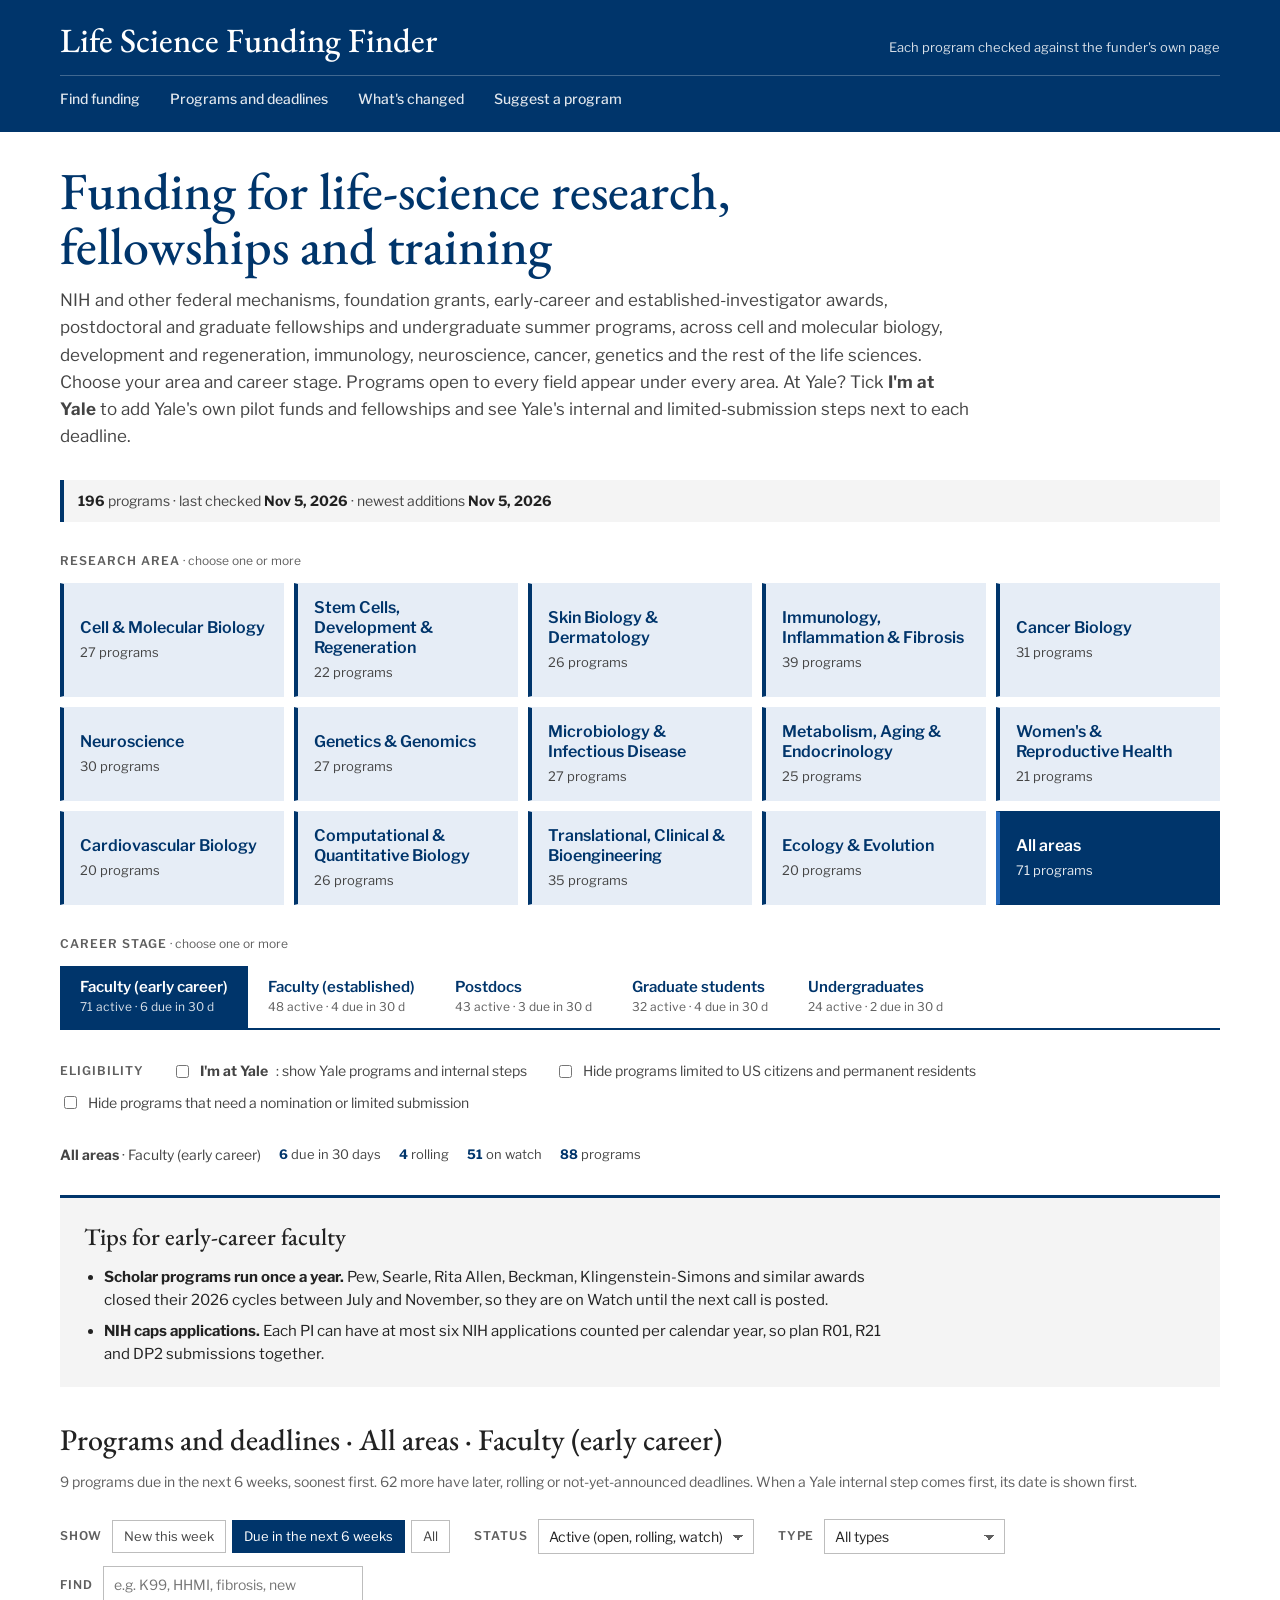
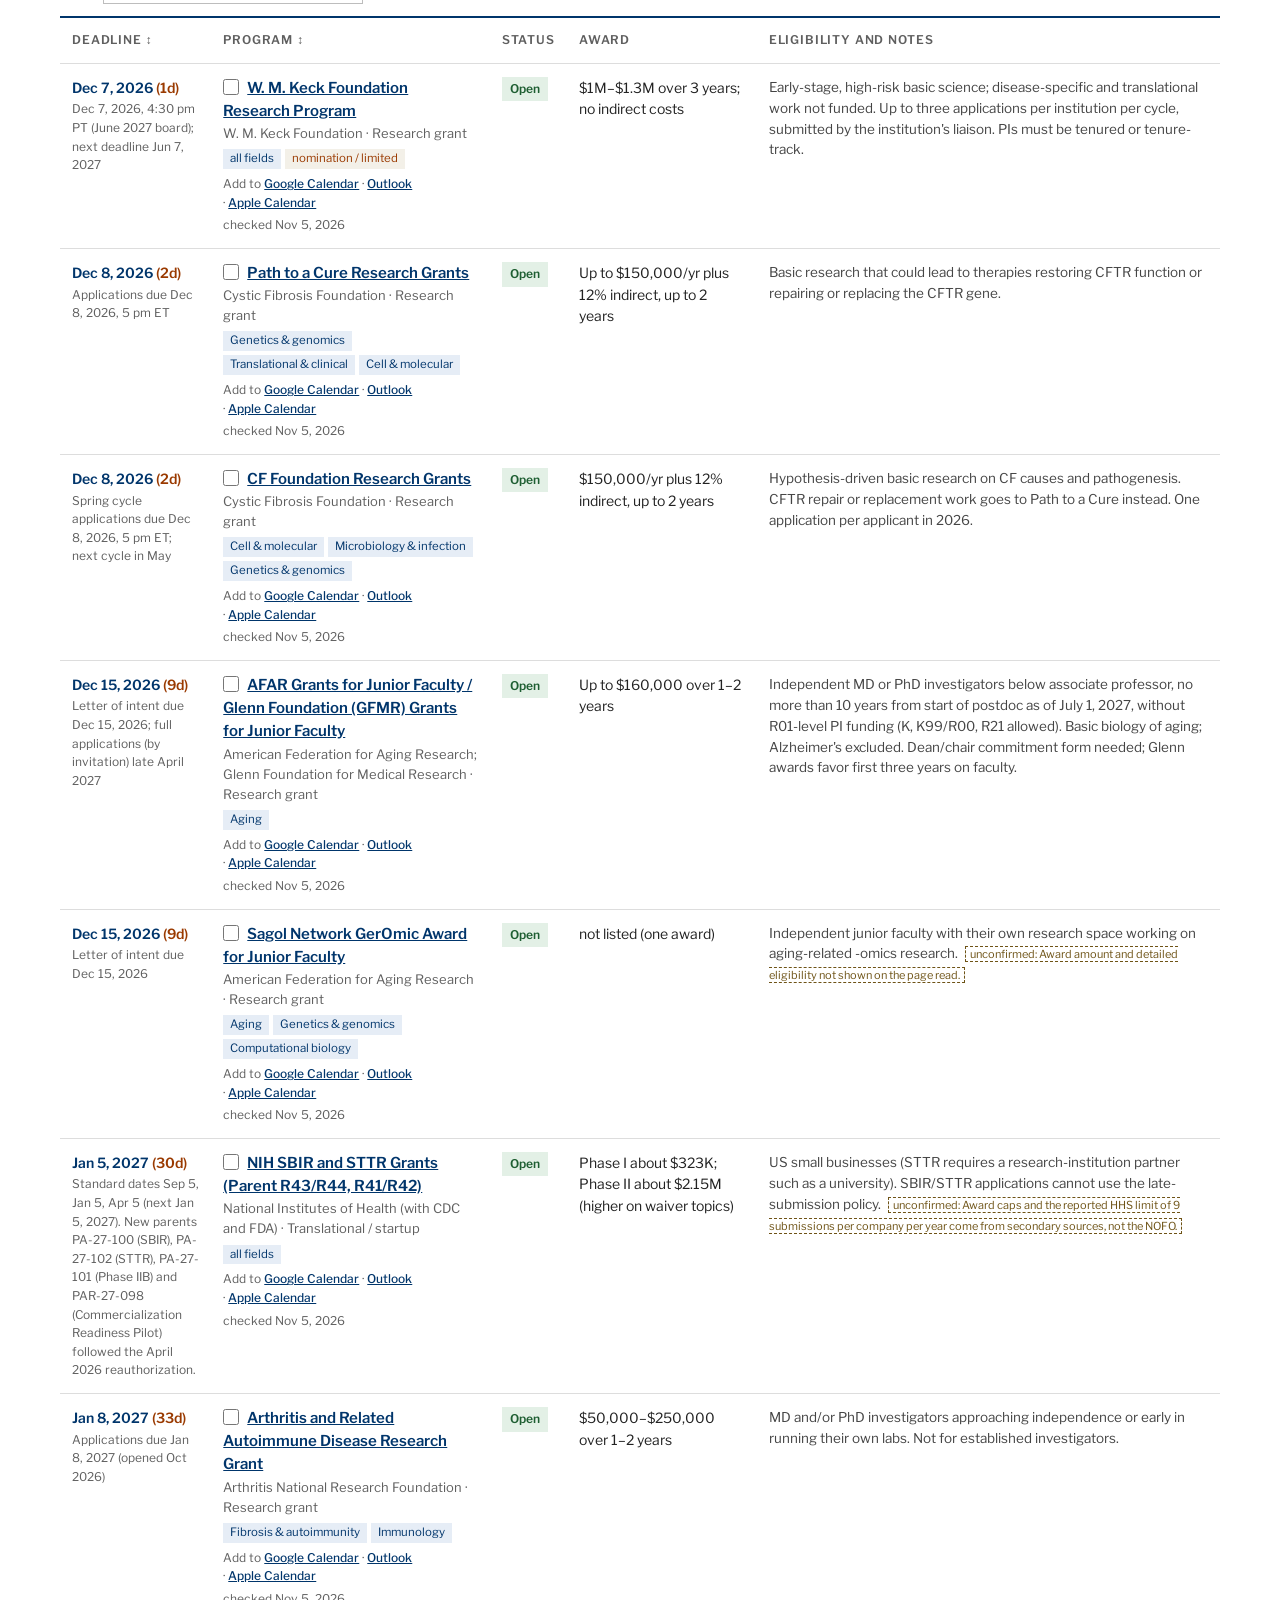
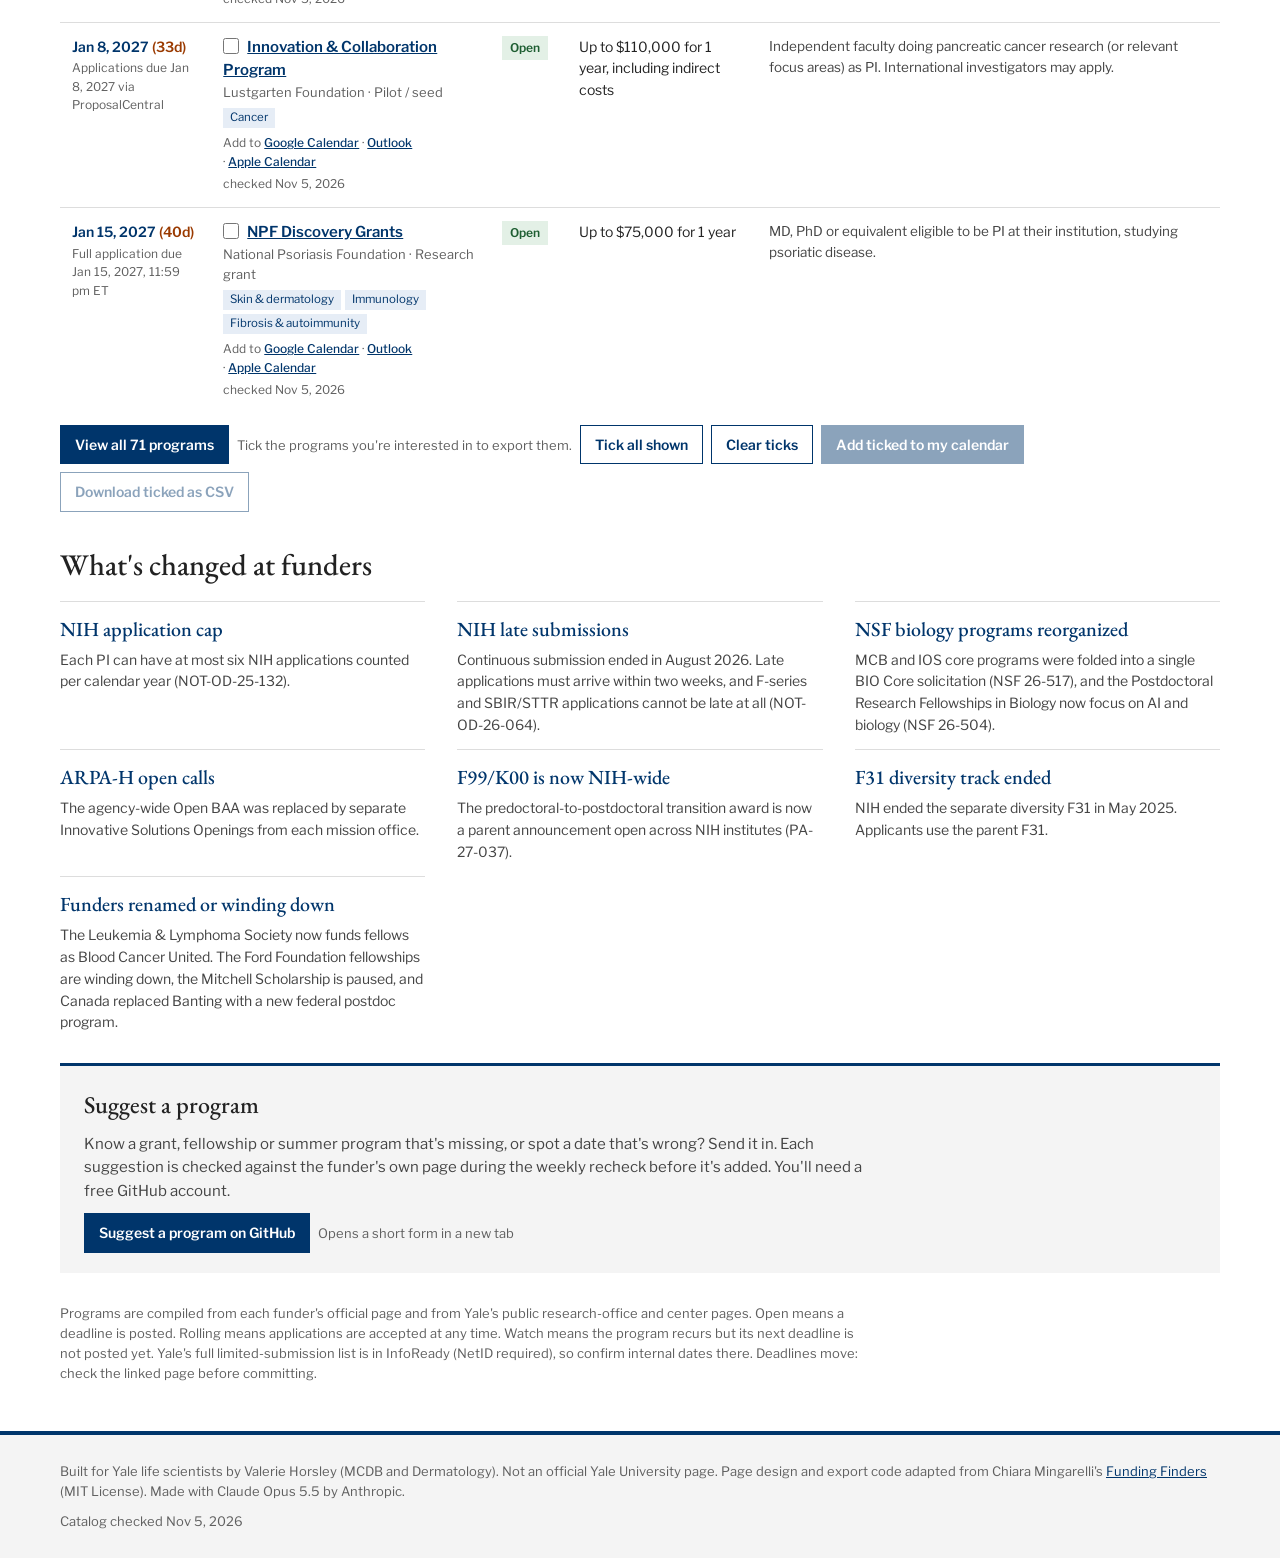
==== index.html @ d7cb5796 "Add I'm at Yale option; Yale-only programs and steps hidden by default Co-Authored-By: Claude Opus 5" ====
<!doctype html>
<html lang="en">
<head>
<meta charset="utf-8">
<meta name="viewport" content="width=device-width,initial-scale=1">
<title>Life Science Funding Finder</title>
<meta name="description" content="Grants, fellowships, career awards, pilot funds and student programs for Yale life scientists, with Yale internal and limited-submission steps.">
</head>
<body>
<link rel="preconnect" href="https://fonts.googleapis.com">
<link rel="preconnect" href="https://fonts.gstatic.com" crossorigin>
<link rel="stylesheet" href="https://fonts.googleapis.com/css2?family=EB+Garamond:wght@400;500;600&family=Libre+Franklin:wght@400;500;600;700&display=swap">
<style>
[hidden]{display:none!important}
:root{
  color-scheme:light dark;
  --bg:#FFFFFF; --surface:#FFFFFF; --surface-2:#F4F4F4; --ink:#222222; --ink-2:#444444; --ink-3:#5F5F5F;
  --line:#DDDDDD; --line-2:#BDBDBD; --accent:#00356B; --accent-2:#286DC0; --accent-ink:#FFFFFF; --accent-soft:#E6EDF6;
  --hot:#9A3A00; --warm:#6E5316; --warm-soft:#F3F0E8; --ok:#1E5E32; --ok-soft:#E3F0E6; --mute-soft:#EFEFEF; --new:#1F7A4D; --site:#00356B;
  --display:"EB Garamond",Garamond,Georgia,"Times New Roman",serif;
  --body:"Libre Franklin","Helvetica Neue",Helvetica,Arial,sans-serif;
  --mono:"Libre Franklin","Helvetica Neue",Helvetica,Arial,sans-serif;
}
*{box-sizing:border-box}
body{background:var(--bg);color:var(--ink);font-family:var(--body);font-size:15px;line-height:1.55;margin:0;padding:0;font-variant-numeric:tabular-nums}
.site{background:var(--site);color:#fff}
.site-in{max-width:1200px;margin:0 auto;padding-left:max(20px,env(safe-area-inset-left,0px));padding-right:max(20px,env(safe-area-inset-right,0px));padding-block:22px 0;display:flex;flex-direction:column;gap:16px}
.site-top{display:flex;justify-content:space-between;align-items:baseline;gap:12px;flex-wrap:wrap}
.site-kicker{font-size:13px;letter-spacing:.08em;text-transform:uppercase;opacity:.85}
.site-title{font-family:var(--display);font-size:34px;font-weight:500;line-height:1.1}
.site-meta{font-size:13px;opacity:.85}
.site nav{display:flex;gap:4px 30px;flex-wrap:wrap;font-size:14px;font-weight:500;border-top:1px solid rgba(255,255,255,.25);padding-block:12px}
.site nav a{color:#fff;text-decoration:none;opacity:.88;padding-bottom:8px;border-bottom:2px solid transparent}
.site nav a:hover,.site nav a:focus-visible{opacity:1;border-bottom-color:#fff}
.site nav a:focus-visible{outline:2px solid #fff;outline-offset:3px}
.wrap{max-width:1200px;margin:0 auto;padding-left:max(20px,env(safe-area-inset-left,0px));padding-right:max(20px,env(safe-area-inset-right,0px));padding-block:32px 0;display:flex;flex-direction:column;gap:30px}
a{color:var(--accent)} a:hover{color:var(--accent-2)}
a:focus-visible,button:focus-visible,input:focus-visible,select:focus-visible,textarea:focus-visible{outline:2px solid var(--accent-2);outline-offset:2px}
h1,h2,h3{font-family:var(--display);text-wrap:balance;margin:0;font-weight:500}
h1{font-size:clamp(34px,5vw,52px);line-height:1.05;color:var(--accent)}
h2{font-size:30px;color:var(--ink)}
h3{font-size:20px}
header{display:flex;flex-direction:column;gap:14px}
header p{margin:0;color:var(--ink-2);max-width:76ch;font-size:17px;line-height:1.6}
section{display:flex;flex-direction:column;gap:12px}
.steplbl{font-size:12px;font-weight:600;letter-spacing:.08em;text-transform:uppercase;color:var(--ink-3)}
.banner{display:flex;flex-wrap:wrap;gap:6px 16px;align-items:baseline;font-size:14px;color:var(--ink-2);background:var(--surface-2);border-left:4px solid var(--accent);padding:10px 14px}
.banner b{color:var(--ink)}
.banner.warn{border-left-color:var(--warm);background:var(--warm-soft)}

.fields{display:grid;grid-template-columns:repeat(auto-fill,minmax(210px,1fr));gap:10px}
.fbtn{font:inherit;text-align:left;cursor:pointer;background:var(--accent-soft);color:var(--accent);border:1px solid transparent;border-left:4px solid var(--accent);border-radius:0;padding:14px 16px;min-height:72px;display:flex;flex-direction:column;justify-content:center;gap:4px;transition:background .12s,box-shadow .12s}
.fbtn:hover{background:var(--surface);border-color:var(--accent);box-shadow:0 2px 8px rgba(0,0,0,.08)}
.fbtn .fn{font-size:16px;font-weight:600;line-height:1.25}
.fbtn .fc{font-size:13px;color:var(--ink-2)}
.fbtn.x{}
.fbtn[aria-pressed="true"]{background:var(--accent);color:var(--accent-ink,#fff);border-color:var(--accent);border-left-color:var(--accent-2,var(--accent));border-left-style:solid}
.fbtn[aria-pressed="true"] .fc{color:var(--accent-ink,#fff);opacity:.9}
@media (max-width:640px){.fields{grid-template-columns:repeat(2,minmax(0,1fr))}.fbtn{min-height:64px;padding:12px}.fbtn .fn{font-size:15px}}

.stages{display:flex;flex-wrap:wrap;border-bottom:2px solid var(--accent)}
.stage{font:inherit;cursor:pointer;background:transparent;border:0;padding:12px 20px;text-align:left;color:var(--accent);display:flex;flex-direction:column;gap:2px}
.stage:hover{background:var(--accent-soft)}
.stage .sn{font-size:15px;font-weight:600;line-height:1.2}
.stage .sc{font-size:12px;color:var(--ink-3);font-weight:400}
.stage[aria-pressed="true"]{background:var(--accent);color:#fff}
.stage[aria-pressed="true"] .sc{color:#fff;opacity:.85}

.elig{display:flex;flex-wrap:wrap;gap:10px 28px;align-items:center;font-size:14px;color:var(--ink-2)}
.elig label{display:flex;gap:8px;align-items:center;cursor:pointer}
.ptype{display:grid;grid-template-columns:repeat(auto-fit,minmax(190px,1fr));gap:8px}
.ptbtn{font:inherit;text-align:left;padding:10px 12px;border:1px solid var(--line-2);background:var(--surface);color:var(--ink);cursor:pointer;display:flex;flex-direction:column;gap:2px;border-radius:0}
.ptbtn:hover{border-color:var(--accent)}
.ptbtn .pn{font-weight:600;font-size:14px}
.ptbtn .pd{font-size:12.5px;color:var(--ink-3)}
.ptbtn .fc{font-size:12px;font-weight:400;color:var(--ink-3);margin-left:4px}
.ptbtn[aria-pressed="true"] .fc{color:#fff;opacity:.85}
.ptbtn[aria-pressed="true"]{background:var(--accent);border-color:var(--accent);color:#fff}
.ptbtn[aria-pressed="true"] .pd{color:#dfe8f3}
.context{font-size:14px;color:var(--ink-2);display:flex;flex-wrap:wrap;gap:8px 18px;align-items:center}
.stat{font-size:13px;color:var(--ink-2)}
.stat b{color:var(--accent);font-weight:700}

.d-hot{color:var(--hot)} .d-warm{color:var(--hot)} .d-cool{color:var(--ink-3)}
.btn{font:inherit;font-size:14px;font-weight:600;background:var(--surface);border:1px solid var(--accent);border-radius:0;padding:8px 14px;color:var(--accent);cursor:pointer}
.btn:hover{background:var(--accent-soft)}
.btn.primary{background:var(--accent);border-color:var(--accent);color:#fff}
.btn:disabled{opacity:.5;cursor:default}

.panel{background:var(--surface-2);border:0;border-top:3px solid var(--accent);padding:20px 24px;display:flex;flex-direction:column;gap:10px}
.panel h2{font-size:24px}
.panel ul{margin:0;padding-left:20px;display:flex;flex-direction:column;gap:8px}
.panel li{max-width:80ch}
.panel p{margin:0;color:var(--ink-2);max-width:80ch}

.controls{display:flex;flex-wrap:wrap;gap:12px 24px;align-items:center}
.chips{display:flex;flex-wrap:wrap;gap:6px;align-items:center}
.chips .lbl{font-size:12px;font-weight:600;color:var(--ink-3);text-transform:uppercase;letter-spacing:.08em;margin-right:4px}
.chip{font:inherit;font-size:13px;padding:5px 11px;border-radius:0;border:1px solid var(--line-2);background:var(--surface);color:var(--ink-2);cursor:pointer}
.chip:hover{border-color:var(--accent)}
.chip[aria-pressed="true"]{background:var(--accent);color:#fff;border-color:var(--accent)}
.sel{font:inherit;font-size:14px;padding:6px 30px 6px 10px;border-radius:0;border:1px solid var(--line-2);background-color:var(--surface);color:var(--ink);max-width:100%;cursor:pointer;appearance:none;-webkit-appearance:none;background-image:linear-gradient(45deg,transparent 50%,var(--ink-3) 50%),linear-gradient(135deg,var(--ink-3) 50%,transparent 50%);background-position:calc(100% - 15px) 52%,calc(100% - 10px) 52%;background-size:5px 5px,5px 5px;background-repeat:no-repeat}
.sel:focus-visible{outline:2px solid var(--accent);outline-offset:1px}
.search{font:inherit;font-size:14px;padding:7px 10px;border-radius:0;border:1px solid var(--line-2);background:var(--surface);color:var(--ink);width:260px;max-width:100%}

.tablebox{overflow-x:auto;background:var(--surface);border-top:2px solid var(--accent)}
table{border-collapse:collapse;width:100%;min-width:980px;font-size:14px}
th,td{text-align:left;vertical-align:top;padding:13px 12px;border-bottom:1px solid var(--line)}
th{font-weight:600;font-size:12px;letter-spacing:.07em;text-transform:uppercase;color:var(--ink-3);background:var(--surface)}
th button{all:unset;cursor:pointer}
tr:last-child td{border-bottom:none}
td.dl{font-weight:600;color:var(--accent);white-space:nowrap;min-width:140px}
td.dl small{display:block;color:var(--ink-3);white-space:normal;max-width:22ch;font-weight:400;font-size:12px;margin-top:2px}
td.dl .yd{display:block;margin-top:8px;padding:5px 8px;background:var(--warm-soft);color:var(--warm);white-space:normal;font-weight:500;font-size:12px;max-width:24ch}
.pname{font-weight:600;font-size:15px}
.funder{color:var(--ink-3);font-size:13px}
.tags{display:flex;flex-wrap:wrap;gap:4px;margin-top:6px}
.tag{font-size:11.5px;color:var(--accent);background:var(--accent-soft);padding:1px 7px}
.tag.flag{color:var(--hot);background:var(--warm-soft)}
.tag.new{color:#fff;background:var(--new);font-weight:600}
.meta{font-size:12px;color:var(--ink-3);margin-top:6px;display:flex;flex-wrap:wrap;gap:4px 10px}
.note{color:var(--ink-2);font-size:13.5px}
.pill{display:inline-block;font-size:12px;font-weight:600;padding:3px 8px;white-space:nowrap}
.s-open{background:var(--ok-soft);color:var(--ok)}
.s-rolling{background:var(--accent-soft);color:var(--accent)}
.s-watch{background:var(--mute-soft);color:var(--ink-2)}
.s-closed{background:var(--mute-soft);color:var(--ink-3);text-decoration:line-through}
.unv{font-size:11px;color:var(--warm);border:1px dashed var(--warm);padding:0 4px;margin-left:4px}
.rowact{display:flex;flex-direction:column;gap:6px;min-width:130px}
#allSec .sub{margin:-4px 0 14px;color:var(--ink-3);font-size:14px}
td.dl .ext{display:block;color:var(--ink-2);font-weight:500;font-size:12.5px;margin-top:4px;white-space:normal}
td.dl .ylab{display:inline-block;font-size:11.5px;font-weight:600;padding:1px 6px;background:var(--warm-soft);color:var(--warm);margin-left:4px}
@media (max-width:720px){
  .tablebox{overflow:visible;border-top:2px solid var(--accent)}
  table{min-width:0}
  thead{display:none}
  tbody,tr,td{display:block;width:auto}
  tr{padding:14px 2px;border-bottom:1px solid var(--line);display:flex;flex-direction:column}
  tr td:nth-child(2){order:-1;margin-bottom:6px}
  td{border:none;padding:3px 0;min-width:0!important}
  td.dl{white-space:normal}
  td.dl small,td.dl .yd{max-width:none}
  td[data-l]::before{content:attr(data-l);display:block;font-size:11px;font-weight:600;letter-spacing:.07em;text-transform:uppercase;color:var(--ink-3);margin-top:6px}
  td[data-l=""]::before{display:none}
  .rowact{flex-direction:row;flex-wrap:wrap;min-width:0;margin-top:8px}
}
.mini{font:inherit;font-size:12.5px;padding:4px 8px;border-radius:0;border:1px solid var(--line-2);background:var(--surface);color:var(--ink-2);cursor:pointer;text-align:left}
.mini:hover{border-color:var(--accent)}
.mini[aria-pressed="true"]{background:var(--accent-soft);border-color:var(--accent);color:var(--accent)}
.empty{padding:24px 0;color:var(--ink-3)}

.changes{display:grid;grid-template-columns:repeat(auto-fit,minmax(300px,1fr));gap:14px 32px;margin:0;padding:0;list-style:none}
.changes li{border-top:1px solid var(--line);padding-top:12px;color:var(--ink-2);font-size:14px}
.changes li b{color:var(--accent);display:block;font-family:var(--display);font-size:20px;font-weight:500;margin-bottom:4px}

.form{display:grid;grid-template-columns:repeat(auto-fit,minmax(220px,1fr));gap:10px 14px}
.form label{display:flex;flex-direction:column;gap:4px;font-size:13px;color:var(--ink-2)}
.form input,.form select,.form textarea{font:inherit;font-size:14px;padding:7px 9px;border:1px solid var(--line-2);border-radius:0;background:var(--surface);color:var(--ink)}
.form textarea{min-height:64px;resize:vertical}
.form .wide{grid-column:1/-1}
.formrow{display:flex;gap:8px;align-items:center;flex-wrap:wrap}
.msg{font-size:13px;color:var(--ink-3)}
.coord{border-top-color:var(--accent-2)}
.ctabs{display:flex;gap:6px;flex-wrap:wrap}
.clist{display:flex;flex-direction:column;gap:8px}
.citem{background:var(--surface);border:1px solid var(--line);padding:10px 12px;display:flex;flex-direction:column;gap:4px}
.citem .who{font-size:13px;color:var(--ink-2)}
dialog{border:1px solid var(--line);border-top:4px solid var(--accent);border-radius:0;background:var(--surface);color:var(--ink);padding:20px 22px;max-width:min(760px,calc(100vw - 32px));width:100%}
dialog::backdrop{background:rgba(0,20,45,.45)}
.site-foot{margin-top:48px;background:var(--surface-2);border-top:4px solid var(--accent)}
.site-foot-in{max-width:1200px;margin:0 auto;padding-left:max(20px,env(safe-area-inset-left,0px));padding-right:max(20px,env(safe-area-inset-right,0px));padding-block:26px;display:flex;flex-wrap:wrap;justify-content:space-between;gap:10px 24px;font-size:13px;color:var(--ink-3)}
footer#foot{font-size:13px;color:var(--ink-3);max-width:90ch}

.pickbox{width:16px;height:16px;margin:0 8px 0 0;vertical-align:-2px;accent-color:var(--accent);cursor:pointer}
.btn:disabled{opacity:.45;cursor:default}
.cal{font-size:12px;color:var(--ink-3);white-space:nowrap}.cal a{font-weight:500}

@media (prefers-color-scheme:dark){:root:not([data-theme="light"]){--bg:#14171C; --surface:#1B1F26; --surface-2:#222831; --ink:#ECEEF2; --ink-2:#C9CED6; --ink-3:#9BA3AF;
  --line:#2F3641; --line-2:#475061; --accent:#8DB4E8; --accent-2:#B3CEF2; --accent-ink:#0E1A2B; --accent-soft:#1E2B3D;
  --hot:#F0A070; --warm:#E3C47A; --warm-soft:#2E281A; --ok:#86D19C; --ok-soft:#18301F; --mute-soft:#2A2F38; --new:#2E8F5F; --site:#0B2747;}}
:root[data-theme="dark"]{--bg:#14171C; --surface:#1B1F26; --surface-2:#222831; --ink:#ECEEF2; --ink-2:#C9CED6; --ink-3:#9BA3AF;
  --line:#2F3641; --line-2:#475061; --accent:#8DB4E8; --accent-2:#B3CEF2; --accent-ink:#0E1A2B; --accent-soft:#1E2B3D;
  --hot:#F0A070; --warm:#E3C47A; --warm-soft:#2E281A; --ok:#86D19C; --ok-soft:#18301F; --mute-soft:#2A2F38; --new:#2E8F5F; --site:#0B2747;}
.stage[aria-pressed="true"],.chip[aria-pressed="true"],.ptbtn[aria-pressed="true"],.btn.primary{color:var(--accent-ink)}
.site,.site a{color:#fff}
header p{color:var(--ink-2)}
a.btn{display:inline-block;text-decoration:none}a.btn.primary,a.btn.primary:hover{color:var(--accent-ink)}
.steplbl .hint{text-transform:none;letter-spacing:0;font-weight:400;color:var(--ink-3)}
#notes h2+ul+h2{margin-top:18px}

</style>

<div class="site">
  <div class="site-in">
    <div class="site-top">
      <span class="site-title">Life Science Funding Finder</span>
      <span class="site-meta">Each program checked against the funder's own page</span>
    </div>
    <nav aria-label="Page sections">
      <a href="#find">Find funding</a>
      <a href="#allSec">Programs and deadlines</a>
      <a href="#changedSec">What's changed</a>
      <a href="#suggestSec">Suggest a program</a>
    </nav>
  </div>
</div>
<div class="wrap">
  <header id="find">
    <h1>Funding for life-science research, fellowships and training</h1>
    <p>NIH and other federal mechanisms, foundation grants, early-career and established-investigator awards, postdoctoral and graduate fellowships and undergraduate summer programs, across cell and molecular biology, development and regeneration, immunology, neuroscience, cancer, genetics and the rest of the life sciences. Choose your area and career stage. Programs open to every field appear under every area. At Yale? Tick <b>I'm at Yale</b> to add Yale's own pilot funds and fellowships and see Yale's internal and limited-submission steps next to each deadline.</p>
  </header>

  <div class="banner" id="banner">Loading the program list…</div>

  <section>
    <span class="steplbl">Research area <span class="hint">· choose one or more</span></span>
    <div class="fields" id="fields"></div>
  </section>

  <section>
    <span class="steplbl">Career stage <span class="hint">· choose one or more</span></span>
    <nav class="stages" id="stages" aria-label="Career stage"></nav>
  </section>

  <div class="elig">
    <span class="steplbl">Eligibility</span>
    <label><input type="checkbox" id="atYale"> <b>I'm at Yale</b>: show Yale programs and internal steps</label>
    <label><input type="checkbox" id="noUS"> Hide programs limited to US citizens and permanent residents</label>
    <label><input type="checkbox" id="noNom"> Hide programs that need a nomination or limited submission</label>
  </div>

  <div class="context" id="context"></div>

  <div class="panel" id="notes"></div>

  <section id="allSec">
    <h2 id="allTitle">Programs and deadlines</h2>
    <p class="sub" id="allSub"></p>
    <div class="controls">
      <div class="chips" id="dueChips"></div>
      <div class="chips" id="statusChips"></div>
      <div class="chips" id="catChips"></div>
      <label class="chips"><span class="lbl">Find</span><input id="q" class="search" type="search" placeholder="e.g. K99, HHMI, fibrosis, new"></label>
    </div>
    <div class="tablebox">
      <table>
        <thead><tr>
          <th><button data-sort="deadline">Deadline ↕</button></th>
          <th><button data-sort="name">Program ↕</button></th>
          <th>Status</th>
          <th>Award</th>
          <th>Eligibility and notes</th>
        </tr></thead>
        <tbody id="rows"></tbody>
      </table>
    </div>
    <div class="formrow"><button class="btn primary" id="viewAllBtn" hidden></button><span class="msg" id="pickCount"></span><button class="btn" id="pickAllBtn" type="button">Tick all shown</button><button class="btn" id="pickClearBtn" type="button">Clear ticks</button><button class="btn primary" id="icsBtn" type="button">Add ticked to my calendar</button><button class="btn" id="csvBtn" type="button">Download ticked as CSV</button><span class="msg" id="csvMsg"></span></div>
  </section>

  <section id="changedSec">
    <h2>What's changed at funders</h2>
    <ul class="changes" id="changes"></ul>
  </section>

  <section class="panel" id="suggestSec">
    <h2>Suggest a program</h2>
    <p>Know a grant, fellowship or summer program that's missing, or spot a date that's wrong? Send it in. Each suggestion is checked against the funder's own page during the weekly recheck before it's added. You'll need a free GitHub account.</p>
    <div class="formrow"><a class="btn primary" href="https://github.com/vhorsley/yale-life-science-funding-finder/issues/new?template=suggest-program.yml" target="_blank" rel="noopener">Suggest a program on GitHub</a><span class="msg">Opens a short form in a new tab</span></div>
  </section>

  <footer id="foot">Programs are compiled from each funder's official page and from Yale's public research-office and center pages. Open means a deadline is posted. Rolling means applications are accepted at any time. Watch means the program recurs but its next deadline is not posted yet. Yale's full limited-submission list is in InfoReady (NetID required), so confirm internal dates there. Deadlines move: check the linked page before committing.</footer>
</div>
<div class="site-foot"><div class="site-foot-in"><span>Built for Yale life scientists by Valerie Horsley (MCDB and Dermatology). Not an official Yale University page. Page design and export code adapted from Chiara Mingarelli's <a href="https://github.com/ChiaraMingarelli/funding-finders">Funding Finders</a> (MIT License). Made with Claude Opus 5.5 by Anthropic.</span><span id="footDate"></span></div></div>

<!-- SNAPSHOT:START -->
<script id="snapshot" type="application/json">{"programs":[{"id":"aauw-american-doctoral-fellowship","n":"AAUW American Doctoral Fellowship","f":"American Association of University Women","c":"Graduate fellowship","s":"watch","dt":"2027-28 application closed Sep 30, 2026; next portal expected to open around Aug 2027","a":"$25,000 stipend","e":"For women pursuing a first doctoral degree, enrolled full time, who will finish on or after Apr 1, 2028. US citizens, nationals, or permanent residents.","u":"https://aauw.org/resources/programs/fellowships-grants/current-opportunities/american/","fields":["all"],"stages":["gr"],"us":true,"nom":false,"added":"2026-11-05","checked":"2026-11-05","d":null},{"id":"acs-mission-boost","n":"ACS Mission Boost Grant","f":"American Cancer Society","c":"Translational / startup","s":"open","d":"2026-12-01","dt":"Due Dec 1, 2026 and Jun 1 each year","a":"Stage I up to $297,000 over 2 years; Stage II up to $545,000 direct over 18 months","e":"Independent full-time faculty at a US institution at any career stage, moving cancer research toward a product or clinical use. Stage II requires a Stage I award.","u":"https://www.cancer.org/research/we-fund-cancer-research/apply-research-grant/grant-types/mission-boost-grants.html","fields":["cancer","trans"],"stages":["tt","ten"],"us":false,"nom":false,"added":"2026-11-05","checked":"2026-11-05"},{"id":"acs-postdoctoral-fellowship","n":"American Cancer Society Postdoctoral Fellowship","f":"American Cancer Society","c":"Postdoc fellowship","s":"open","d":"2026-12-01","dt":"Deadlines June 1 and Dec 1 each year (next business day if a weekend/holiday)","a":"$66,000/$68,000/$70,000 stipend plus $4,000/yr allowance, up to 3 years","e":"No more than 3 years since terminal doctorate or 3 years of postdoc training at application. US citizens or non-citizens with appropriate visa/immigration status. Cancer research.","u":"https://www.cancer.org/research/we-fund-cancer-research/apply-research-grant/grant-types/postdoctoral-fellowships.html","fields":["cancer"],"stages":["pd"],"us":false,"nom":false,"unv":"Official page lists recurring 'June 1 and December 1' without a year","added":"2026-11-05","checked":"2026-11-05"},{"id":"acs-professor-award","n":"ACS Professor Award","f":"American Cancer Society","c":"Career award","s":"watch","dt":"LOIs accepted Jun 1–Sep 1 each year; full application Dec 1 only if LOI approved. Next LOI window opens Jun 2027","a":"Up to $80,000/yr for 5 years, flexible use","e":"Full professors with 5 to 20 years at that rank and a strong record in cancer research, mentoring and leadership.","u":"https://www.cancer.org/research/we-fund-cancer-research/apply-research-grant/grant-types/research-professor-grants.html","fields":["cancer"],"stages":["ten"],"us":false,"nom":false,"added":"2026-11-05","checked":"2026-11-05","d":null},{"id":"acs-research-scholar-grant","n":"ACS Research Scholar Grants","f":"American Cancer Society","c":"Research grant","s":"open","d":"2026-12-01","dt":"Deadlines June 1 and Dec 1 each year; next is Dec 1, 2026","a":"Up to $215,000/year direct plus 10% indirect, up to 4 years","e":"Independent investigators within 8 years of first independent faculty appointment, at US academic or nonprofit institutions, with no more than one R01-equivalent. Projects must fit an ACS priority area.","u":"https://www.cancer.org/research/we-fund-cancer-research/apply-research-grant/grant-types/research-scholar-grants.html","fields":["cancer"],"stages":["tt"],"us":false,"nom":false,"unv":"Page meta description says $200,000/year; body says $215,000. Citizenship rules not stated on page.","added":"2026-11-05","checked":"2026-11-05"},{"id":"ada-postdoctoral-fellowship","n":"ADA Postdoctoral Fellowship","f":"American Diabetes Association","c":"Postdoc fellowship","s":"watch","dt":"Next call expected Feb 2027 with an end-of-April deadline (2026 cycle due Apr 30, 2026)","a":"Up to $100,588/yr, max $294,084 over 3 years","e":"Doctorate within 5 years and no more than 4 years of postdoc training at submission; US work authorization; US institution. Diabetes research.","u":"https://professional.diabetes.org/content-page/spring-cycle","fields":["metab"],"stages":["pd"],"us":false,"nom":false,"added":"2026-11-05","checked":"2026-11-05","d":null},{"id":"ada-research-grants","n":"ADA Innovative Basic Science / Clinical or Translational Science Awards","f":"American Diabetes Association","c":"Research grant","s":"watch","dt":"2026 cycle closed (LOI Apr 28, full Jun 24, 2026); next call not yet posted","a":"Basic up to $345K over 3 years; clinical/translational up to $600K over 3 years","e":"Full-time independent faculty at a US nonprofit institution, with permission to work in the US (no citizenship requirement). Basic awards must address diabetes etiology or complications.","u":"https://professional.diabetes.org/research-grants/current-funding-opportunities-type-1-diabetes-rfa","fields":["metab"],"stages":["tt","ten"],"us":false,"nom":false,"added":"2026-11-05","checked":"2026-11-05","d":null},{"id":"afar-gfmr-discovery-award","n":"Glenn Foundation for Medical Research Discovery Award","f":"AFAR / Glenn Foundation for Medical Research","c":"Research grant","s":"watch","dt":"2026 LOI deadline has passed; next cycle not posted","a":"$555,000 over 3 years (2 awards)","e":"Full-time assistant professor or higher working on the basic biology of aging. Investigators new to aging research are welcome.","u":"https://www.afar.org/funding-opportunities","fields":["aging"],"stages":["tt","ten"],"us":false,"nom":false,"added":"2026-11-05","checked":"2026-11-05","d":null},{"id":"afar-gfmr-junior-faculty","n":"AFAR Grants for Junior Faculty / Glenn Foundation (GFMR) Grants for Junior Faculty","f":"American Federation for Aging Research; Glenn Foundation for Medical Research","c":"Research grant","s":"open","d":"2026-12-15","dt":"Letter of intent due Dec 15, 2026; full applications (by invitation) late April 2027","a":"Up to $160,000 over 1–2 years","e":"Independent MD or PhD investigators below associate professor, no more than 10 years from start of postdoc as of July 1, 2027, without R01-level PI funding (K, K99/R00, R21 allowed). Basic biology of aging; Alzheimer's excluded. Dean/chair commitment form needed; Glenn awards favor first three years on faculty.","u":"https://www.afar.org/grants/afar-research-grants-1","fields":["aging"],"stages":["tt"],"us":false,"nom":false,"added":"2026-11-05","checked":"2026-11-05"},{"id":"afar-sagol-geromic","n":"Sagol Network GerOmic Award for Junior Faculty","f":"American Federation for Aging Research","c":"Research grant","s":"open","d":"2026-12-15","dt":"Letter of intent due Dec 15, 2026","a":"not listed (one award)","e":"Independent junior faculty with their own research space working on aging-related -omics research.","u":"https://www.afar.org/funding-opportunities","fields":["aging","gen","comp"],"stages":["tt"],"us":false,"nom":false,"unv":"Award amount and detailed eligibility not shown on the page read.","added":"2026-11-05","checked":"2026-11-05"},{"id":"aha-career-development-award","n":"AHA Career Development Award","f":"American Heart Association","c":"Career award","s":"open","d":"2026-12-01","dt":"Proposals due Dec 1, 2026, 3 p.m. Central (ProposalCentral opened Oct 1); awards start Apr 1, 2027.","a":"$77,000/yr including 10% indirects, 3 years ($231,000)","e":"Faculty up to assistant professor within 6 years of first faculty appointment (postdocs may apply if appointed by start). Citizens, permanent residents and several visa types (e.g., H-1B, O-1). Must be an AHA Professional Member; K99/R00 and R01 holders not eligible. Cardiovascular and brain health research.","u":"https://professional.heart.org/en/research-programs/aha-funding-opportunities/career-development-award","fields":["cardio","neuro"],"stages":["pd","tt"],"us":false,"nom":false,"unv":"AHA program web page failed to load; details taken from AHA's own 2027 CDA RFP PDF on professional.heart.org.","added":"2026-11-05","checked":"2026-11-05"},{"id":"aha-postdoctoral-fellowship","n":"AHA Postdoctoral Fellowship","f":"American Heart Association","c":"Postdoc fellowship","s":"watch","dt":"Next deadline expected around early Aug 2027 (2027 award proposals were due Aug 5, 2026)","a":"Stipend $63,480-$77,076/yr (by experience) plus $12,200 health insurance and $3,000/yr project support; 1-2 years","e":"Within 5 years of doctorate, no faculty rank, at a US nonprofit; qualifying immigration status (citizen, permanent resident or certain visas). Must be an AHA Professional Member. Cardiovascular and brain health.","u":"https://professional.heart.org/en/research-programs/application-information/postdoctoral-fellowship","fields":["cardio","neuro","metab"],"stages":["pd"],"us":false,"nom":false,"added":"2026-11-05","checked":"2026-11-05","d":null},{"id":"alz-aarfa","n":"Alzheimer's Association Research Fellowship (AARFA)","f":"Alzheimer's Association","c":"Postdoc fellowship","s":"watch","dt":"Next LOI expected mid-2027 (last cycle LOI Aug 14, 2026; full app Oct 20, 2026)","a":"Up to $200,000 total ($180,000 research plus $20,000 dissemination)","e":"Within 10 years of terminal degree at LOI. Alzheimer's disease and dementia research.","u":"https://www.alz.org/research/for_researchers/grants/types-of-grants/aarfa","fields":["neuro","aging"],"stages":["pd"],"us":false,"nom":false,"added":"2026-11-05","checked":"2026-11-05","d":null},{"id":"alz-zenith-fellows","n":"Zenith Fellows Award","f":"Alzheimer's Association","c":"Research grant","s":"open","d":"2026-12-01","dt":"LOI due Dec 1, 2026 (Dec 3 for ISTAART members); invited full application Mar 30, 2027","a":"Up to $450,000 over 2–3 years","e":"Associate professor or above with major multi-year grants as PI and an independent lab in Alzheimer's/dementia research. Open to US and international researchers; no clinical trials.","u":"https://www.alz.org/research/for_researchers/grants/types-of-grants/the_zenith_fellows_award_program_-zenith","fields":["neuro","aging"],"stages":["ten"],"us":false,"nom":false,"added":"2026-11-05","checked":"2026-11-05"},{"id":"amgen-scholars-us","n":"Amgen Scholars Program (U.S.)","f":"Amgen Foundation","c":"Undergraduate program","s":"open","d":"2027-02-01","dt":"Summer 2027 applications due Feb 1, 2027 (separate application for each host site)","a":"Varies by host site (housing, food, and travel support); symposium costs covered","e":"Summer research at 14 US host sites, including Yale, for sophomores, juniors, and non-graduating seniors with a GPA of 3.2+ who are interested in a PhD or MD-PhD. US citizens or permanent residents.","u":"https://amgenscholars.com/us-program","fields":["all"],"stages":["ug"],"us":true,"nom":false,"added":"2026-11-05","checked":"2026-11-05"},{"id":"anrf-physician-scientist-postdoc","n":"ANRF Postdoctoral Research Fellowship for Physician-Scientists","f":"Arthritis National Research Foundation","c":"Postdoc fellowship","s":"open","d":"2027-01-08","dt":"Opened Oct 1, 2026; due Jan 8, 2027","a":"$50,000-$250,000 over 1-2 years (range across ANRF grants)","e":"MD or MD/PhD physicians in or recently finishing an ACGME rheumatology fellowship; PhD-only applicants not eligible.","u":"https://curearthritis.org/research-grants/","fields":["fib","imm","trans"],"stages":["pd"],"us":false,"nom":false,"unv":"Fellowship-specific amount not listed","added":"2026-11-05","checked":"2026-11-05"},{"id":"anrf-research-grant","n":"Arthritis and Related Autoimmune Disease Research Grant","f":"Arthritis National Research Foundation","c":"Research grant","s":"open","d":"2027-01-08","dt":"Applications due Jan 8, 2027 (opened Oct 2026)","a":"$50,000–$250,000 over 1–2 years","e":"MD and/or PhD investigators approaching independence or early in running their own labs. Not for established investigators.","u":"https://curearthritis.org/research-grants/","fields":["fib","imm"],"stages":["pd","tt"],"us":false,"nom":false,"added":"2026-11-05","checked":"2026-11-05"},{"id":"arpa-h-mission-office-iso","n":"ARPA-H Mission Office Innovative Solutions Openings (ISOs)","f":"Advanced Research Projects Agency for Health (ARPA-H)","c":"Research grant","s":"rolling","dt":"Rolling. Send a solution summary first; full proposals only after ARPA-H written feedback. Four office ISOs: Health Science Futures (ARPA-H-SOL-24-104), Proactive Health (-106), Resilient Systems (-103), Scalable Solutions (-105). These replaced the agency-wide Open BAA.","a":"not listed; awards are usually other transaction agreements","e":"Universities, companies and other organizations proposing high-risk, transformative health research outside existing ARPA-H programs. Health Science Futures fits basic biomedical work that removes scientific limits.","u":"https://arpa-h.gov/research-and-funding/mission-office-iso","fields":["all"],"stages":["tt","ten"],"us":false,"nom":false,"unv":"ARPA-H page lists no closing dates; the HSF ISO response date of Mar 6, 2029 (Amendment 3) was seen only on a SAM.gov mirror site.","added":"2026-11-05","checked":"2026-11-05","d":null},{"id":"ascb-cell-bio-travel-grants","n":"ASCB Cell Bio Travel and Familycare Grants","f":"American Society for Cell Biology","c":"Training & travel","s":"watch","dt":"2026 applications closed (Cell Bio 2026 is Dec 12-15, San Diego); next round expected around mid-2027","a":"$500 (general, IFCB, Familycare); EMBO option up to EUR 1,350","e":"For ASCB members attending the annual Cell Bio meeting; EMBO and IFCB options are for trainees outside the US. One grant per applicant.","u":"https://www.ascb.org/grants-awards/travel-grants/","fields":["cell"],"stages":["gr","pd"],"us":false,"nom":false,"added":"2026-11-05","checked":"2026-11-05","d":null},{"id":"bcu-cdp-fellow","n":"Career Development Program: Fellow (formerly LLS)","f":"Blood Cancer United (formerly The Leukemia & Lymphoma Society)","c":"Postdoc fellowship","s":"watch","dt":"Annual cycle; last cycle had eligibility Oct 17, LOI Nov 1, full application Nov 15, 2025","a":"Up to $70,000/yr for 3 years (min. $65,000/yr salary) plus up to $3,600/yr childcare","e":"Postdocs with 3 years or less of postdoctoral training at award start. Research must be directly relevant to blood cancers.","u":"https://bloodcancerunited.org/research/grants/career-development-program-cdp","fields":["cancer"],"stages":["pd"],"us":false,"nom":false,"unv":"2026-2027 cycle dates not posted on official page as of Nov 5, 2026; usual timing (Oct-Nov) may already have passed","added":"2026-11-05","checked":"2026-11-05","d":null},{"id":"bcu-cdp-special-fellow","n":"Career Development Program: Special Fellow (formerly LLS)","f":"Blood Cancer United (formerly The Leukemia & Lymphoma Society)","c":"Postdoc fellowship","s":"watch","dt":"Annual cycle; last cycle had eligibility Oct 17, LOI Nov 1, full application Nov 15, 2025","a":"Up to $75,000/yr for 2-3 years (min. $70,000/yr salary) plus up to $3,600/yr childcare","e":"Postdocs or instructors with 3-5 years of postdoctoral training at award start, still in a mentored blood cancer research position.","u":"https://bloodcancerunited.org/research/grants/career-development-program-cdp","fields":["cancer"],"stages":["pd"],"us":false,"nom":false,"unv":"2026-2027 cycle dates not posted on official page as of Nov 5, 2026","added":"2026-11-05","checked":"2026-11-05","d":null},{"id":"beckman-postdoctoral-fellows","n":"Arnold O. Beckman Postdoctoral Fellowship","f":"Arnold and Mabel Beckman Foundation","c":"Postdoc fellowship","s":"watch","dt":"Portal usually opens June-September; 2027 deadline not posted","a":"$224,000 over 2 years; optional third year $118,000; instrumentation fellows up to $200,000 extra","e":"Chemical sciences or chemical instrumentation (incl. chemical biology). PhD students finishing by May 1, 2027 or postdocs with 18 months or less of postdoc work. US citizens, permanent residents and DACA only.","u":"https://www.beckman-foundation.org/programs/beckman-postdoctoral-fellows/","fields":["struct","bioeng"],"stages":["gr","pd"],"us":true,"nom":false,"added":"2026-11-05","checked":"2026-11-05","d":null},{"id":"beckman-young-investigators","n":"Beckman Young Investigator Program","f":"Arnold and Mabel Beckman Foundation","c":"Career award","s":"watch","dt":"LOI portal generally open June–August each year; exact 2027 LOI date not posted","a":"About $600,000 over 4 years; no indirect costs","e":"Tenure-track faculty within the first four years (2027 program: start after 1/1/2022 and by 7/31/2026), no more than 10 years past terminal degree, and at most $225,000/year in direct external funding. Needs endorsements from the chief academic officer and dean; US citizenship or permanent residency required by interview. No clinical research or single-target drug discovery.","u":"https://beckman-foundation.org/programs/beckman-young-investigator/","fields":["cell","struct","bioeng","comp","neuro","gen"],"stages":["tt"],"us":true,"nom":false,"unv":"Exact LOI deadline for the next cycle not posted.","added":"2026-11-05","checked":"2026-11-05","d":null},{"id":"blavatnik-national-awards","n":"Blavatnik National Awards for Young Scientists","f":"Blavatnik Family Foundation / New York Academy of Sciences","c":"Prize","s":"open","d":"2026-12-02","dt":"Institutional nominations close Dec 2, 2026; letters of support due Dec 16, 2026","a":"$250,000 laureate; $15,000 per finalist","e":"Faculty PIs at invited US institutions born in 1985 or later. Institutions may nominate up to three people (one per category); no self-nominations.","u":"https://www.nyas.org/2027-national-nomination-flyer/","fields":["all"],"stages":["tt","ten"],"us":false,"nom":true,"added":"2026-11-05","checked":"2026-11-05"},{"id":"breakthrough-t1d-advanced-postdoc","n":"Breakthrough T1D Advanced Postdoctoral Fellowship","f":"Breakthrough T1D (formerly JDRF)","c":"Postdoc fellowship","s":"watch","dt":"Next deadline expected early July 2027 (FY27 deadline was July 2, 2026)","a":"not listed","e":"Senior postdocs moving toward independence in type 1 diabetes research.","u":"https://breakthrought1d.org.uk/about-breakthrough-t1d-uk-and-our-impact/our-research/information-for-researchers/current-research-funding-opportunities/international-breakthrough-t1d-funding-opportunities/","fields":["metab","imm"],"stages":["pd"],"us":false,"nom":false,"unv":"Eligibility and amount not confirmed on official page","added":"2026-11-05","checked":"2026-11-05","d":null},{"id":"breakthrough-t1d-postdoc","n":"Breakthrough T1D Postdoctoral Fellowship","f":"Breakthrough T1D (formerly JDRF)","c":"Postdoc fellowship","s":"watch","dt":"Next deadline expected early July 2027 (FY27 deadline was July 2, 2026)","a":"Stipend by experience plus $5,500/yr research allowance","e":"Doctorate no more than 5 years before application; not in residency. Type 1 diabetes research.","u":"https://www.breakthrought1d.org/wp-content/uploads/2026/04/FY27-PDF-RFA.pdf","fields":["metab","imm"],"stages":["pd"],"us":false,"nom":false,"added":"2026-11-05","checked":"2026-11-05","d":null},{"id":"brf-seed-grant","n":"Brain Research Foundation Seed Grant","f":"Brain Research Foundation","c":"Pilot / seed","s":"watch","dt":"2027 cycle LOI closed Nov 3, 2026 (full applications by invitation due Mar 4, 2027); next LOI expected around Nov 2027","a":"Up to $100,000 direct over 2 years; no indirect costs","e":"Full-time assistant professors (first priority) or associate professors starting a new direction, at invited US institutions. One LOI per institution, with institutional signature.","u":"https://www.thebrf.org/wp-content/uploads/2026/08/2027-SG-Guidelines.pdf","fields":["neuro"],"stages":["tt"],"us":false,"nom":true,"yale":{"d":null,"t":"Yale may submit one LOI; internal selection via InfoReady.","u":"https://research-support.yale.edu/office-of-sponsored-projects/funding/limited-submissions"},"unv":"Next-cycle dates not posted.","added":"2026-11-05","checked":"2026-11-05","d":null},{"id":"brightfocus-adr-postdoc","n":"BrightFocus Alzheimer's Disease Research Postdoctoral Fellowship","f":"BrightFocus Foundation","c":"Postdoc fellowship","s":"watch","dt":"Next deadline expected Sept 2027 (FY27 proposals due Sept 1, 2026; no LOI)","a":"$200,000 over 2 years","e":"Within 5 years of degree; mentored training in an established lab. Open to US and international researchers.","u":"https://www.brightfocus.org/about/for-scientists/apply-for-a-research-grant/alzheimers-disease-research-request-for-proposals/","fields":["neuro","aging"],"stages":["pd"],"us":false,"nom":false,"added":"2026-11-05","checked":"2026-11-05","d":null},{"id":"brightfocus-adr-standard","n":"Alzheimer's Disease Research Standard Award","f":"BrightFocus Foundation","c":"Research grant","s":"watch","dt":"FY27 cycle closed Sep 1, 2026; next RFP expected to open around Jun 2027","a":"$300,000 over up to 3 years","e":"Independent Investigator track is open to people from outside the Alzheimer's field and to those without an R01 on the same topic. US and international applicants.","u":"https://www.brightfocus.org/about/for-scientists/apply-for-a-research-grant/alzheimers-disease-research-request-for-proposals/","fields":["neuro","aging"],"stages":["tt","ten"],"us":false,"nom":false,"added":"2026-11-05","checked":"2026-11-05","d":null},{"id":"brightfocus-mdr-standard","n":"Macular Degeneration Research Standard Award","f":"BrightFocus Foundation","c":"Research grant","s":"watch","dt":"Current cycle: invited full proposals due Dec 10, 2026; next open call not posted","a":"$300,000 over up to 2 years","e":"Investigators more than 10 years past their terminal degree working on age-related macular degeneration. US and international applicants.","u":"https://www.brightfocus.org/about/for-scientists/apply-for-a-research-grant/macular-degeneration-research-request-for-proposals/","fields":["neuro","aging"],"stages":["ten"],"us":false,"nom":false,"added":"2026-11-05","checked":"2026-11-05","d":null},{"id":"bt1d-islet-stress-cell-loss","n":"Mitigating Stress-related Cell Loss in Islet Replacement Therapy","f":"Breakthrough T1D","c":"Research grant","s":"open","d":"2026-11-19","dt":"Letter of intent due Nov 19, 2026","a":"not listed","e":"Targeted call on protecting transplanted islet or stem-cell-derived beta cells from stress-induced loss.","u":"https://www.breakthrought1d.org/explore-research/funding-opportunities/","fields":["metab","stem","trans"],"stages":["tt","ten"],"us":false,"nom":false,"unv":"Award size and detailed eligibility are in the call document, which was not reviewed.","added":"2026-11-05","checked":"2026-11-05"},{"id":"bt1d-project-concepts","n":"Project Concepts (Strategic Research Agreements)","f":"Breakthrough T1D","c":"Research grant","s":"open","d":"2027-05-06","dt":"Semi-annual; Round 2 letters of intent due May 6, 2027 (Round 1 closed Nov 5, 2026)","a":"not listed","e":"Concepts must fit Breakthrough T1D's current research strategy. Open to academic investigators worldwide.","u":"https://www.breakthrought1d.org/explore-research/funding-opportunities/","fields":["metab","imm","trans"],"stages":["tt","ten"],"us":false,"nom":false,"added":"2026-11-05","checked":"2026-11-05"},{"id":"bwf-casi","n":"BWF Career Awards at the Scientific Interface (CASI)","f":"Burroughs Wellcome Fund","c":"Career award","s":"watch","dt":"Next LOI expected mid-Aug 2027 (2027 cycle LOI was Aug 14, 2026; invited full applications due Jan 11, 2027)","a":"$560,000 over 5 years (postdoc to early faculty)","e":"12-60 months of postdoctoral experience; physical/computational/engineering scientists working on biology. US/Canadian citizens, permanent residents, and temporary residents with valid visas.","u":"https://www.bwfund.org/grants/interfaces-in-science/career-awards-at-the-scientific-interface/","fields":["comp","bioeng"],"stages":["pd"],"us":false,"nom":false,"added":"2026-11-05","checked":"2026-11-05","d":null},{"id":"bwf-path","n":"BWF Investigators in the Pathogenesis of Infectious Disease (PATH)","f":"Burroughs Wellcome Fund","c":"Career award","s":"watch","dt":"2027 cycle: LOIs closed Jul 16, 2026; invited full proposals due Nov 12, 2026. Next LOI expected around Jul 2027.","a":"$505,000 over 5 years","e":"Assistant professors with at least 3 years in rank (not associate professors) in the US or Canada; citizens, residents and several visa holders. Research on host-pathogen interplay in infectious disease.","u":"https://www.bwfund.org/grants/infectious-diseases/investigators-in-the-pathogenesis-of-infectious-disease/","fields":["micro","imm"],"stages":["tt"],"us":false,"nom":false,"added":"2026-11-05","checked":"2026-11-05","d":null},{"id":"cdmrp-lrp","n":"Lupus Research Program (LRP)","f":"U.S. Department of Defense, CDMRP","c":"Research grant","s":"watch","dt":"FY26 cycle closed (Idea Award pre-application Jul 29, full Aug 19, 2026). FY27 not yet announced.","a":"FY26 Idea Award up to $300,000 over 2 years (about 5 awards; FY26 program: $10M)","e":"Independent investigators or mentored postdocs with a terminal degree at eligible organizations worldwide; no citizenship limit. One Idea Award application per PI.","u":"https://cdmrp.health.mil/lrp/default","fields":["fib","imm"],"stages":["pd","tt","ten"],"us":false,"nom":false,"added":"2026-11-05","checked":"2026-11-05","d":null},{"id":"cdmrp-prcrp","n":"Peer Reviewed Cancer Research Program (PRCRP)","f":"U.S. Department of Defense, CDMRP","c":"Research grant","s":"watch","dt":"FY26 cycle closed (Idea Award pre-application Jun 26, full Oct 5, 2026). FY27 not yet announced.","a":"Varies; FY26 Idea Award up to $600,000 over 2 years, with an Early Career Investigator option (FY26 program: $165M)","e":"Independent investigators at eligible organizations worldwide. Limited to listed cancer topics; FY26 excluded melanoma and breast, kidney, lung, pancreas, prostate and ovarian cancers.","u":"https://cdmrp.health.mil/prcrp/default","fields":["cancer","trans"],"stages":["tt","ten"],"us":false,"nom":false,"added":"2026-11-05","checked":"2026-11-05","d":null},{"id":"cdmrp-prmrp","n":"Peer Reviewed Medical Research Program (PRMRP)","f":"U.S. Department of Defense, CDMRP","c":"Research grant","s":"watch","dt":"FY26 cycle closed (e.g., Discovery Award pre-application Jul 16, full Jul 30, 2026). No FY27 announcement posted as of Oct 28, 2026; expect pre-announcements in spring-summer 2027 if funded.","a":"Varies by mechanism; FY26 Discovery Award up to $385,000 over 2 years (FY26 program: $370M)","e":"Investigators at any career level at eligible organizations worldwide, no citizenship limit. Must fit a congressionally named topic; FY26 topics included scleroderma, eczema, pulmonary fibrosis, sarcoidosis and other autoimmune conditions. Lupus and wound healing were not FY26 PRMRP topics.","u":"https://cdmrp.health.mil/prmrp/default","fields":["trans","fib","imm","derm"],"stages":["pd","tt","ten"],"us":false,"nom":false,"added":"2026-11-05","checked":"2026-11-05","d":null},{"id":"cff-clinical-pilot-feasibility","n":"Clinical Pilot and Feasibility Award","f":"Cystic Fibrosis Foundation","c":"Pilot / seed","s":"open","d":"2027-03-31","dt":"Fall 2027 cycle: LOI Mar 31, 2027; full application Aug 18, 2027 (Spring 2027 LOI closed Oct 1, 2026)","a":"Up to $80K/yr single-center or $150K/yr multi-center, plus 12% indirect, up to 2 years","e":"Independent investigators doing human-subjects CF research to gather preliminary data for larger trials. Industry-sponsored projects not eligible.","u":"https://www.cff.org/researchers/clinical-pilot-and-feasibility-award","fields":["trans"],"stages":["tt","ten"],"us":false,"nom":false,"added":"2026-11-05","checked":"2026-11-05"},{"id":"cff-clinical-research-award","n":"Clinical Research Award","f":"Cystic Fibrosis Foundation","c":"Research grant","s":"watch","dt":"Spring 2027 LOI closed Oct 1, 2026; fall cycle LOI is in March","a":"Up to $150K/yr single-center or $350K/yr multi-center, plus 12% indirect, up to 3 years","e":"Independent investigators doing investigator-initiated clinical, translational or epidemiologic CF research. Must show access to CF patients.","u":"https://www.cff.org/researchers/clinical-research-award","fields":["trans"],"stages":["tt","ten"],"us":false,"nom":false,"unv":"Exact Fall 2027 LOI date not shown on the award page; the related pilot award lists Mar 31, 2027.","added":"2026-11-05","checked":"2026-11-05","d":null},{"id":"cff-nih-r01-unfunded","n":"CFF/NIH R01-Unfunded Award","f":"Cystic Fibrosis Foundation","c":"Research grant","s":"open","d":"2026-11-30","dt":"Rolling until Nov 30, 2026, 5 pm ET","a":"Up to $125,000 for 1 year, direct costs only","e":"Bridge funding for a CF-relevant R01 (or equivalent) that scored 1–45 but was not funded and can be resubmitted within a year.","u":"https://www.cff.org/researchers/cffnih-r01-unfunded-award","fields":["all"],"stages":["tt","ten"],"us":false,"nom":false,"added":"2026-11-05","checked":"2026-11-05"},{"id":"cff-ptac-research-grants","n":"Path to a Cure Research Grants","f":"Cystic Fibrosis Foundation","c":"Research grant","s":"open","d":"2026-12-08","dt":"Applications due Dec 8, 2026, 5 pm ET","a":"Up to $150,000/yr plus 12% indirect, up to 2 years","e":"Basic research that could lead to therapies restoring CFTR function or repairing or replacing the CFTR gene.","u":"https://www.cff.org/researchers/path-cure-academic-programs","fields":["gen","trans","cell"],"stages":["tt","ten"],"us":false,"nom":false,"added":"2026-11-05","checked":"2026-11-05"},{"id":"cff-research-grants","n":"CF Foundation Research Grants","f":"Cystic Fibrosis Foundation","c":"Research grant","s":"open","d":"2026-12-08","dt":"Spring cycle applications due Dec 8, 2026, 5 pm ET; next cycle in May","a":"$150,000/yr plus 12% indirect, up to 2 years","e":"Hypothesis-driven basic research on CF causes and pathogenesis. CFTR repair or replacement work goes to Path to a Cure instead. One application per applicant in 2026.","u":"https://www.cff.org/researchers/research-grants","fields":["cell","micro","gen"],"stages":["tt","ten"],"us":false,"nom":false,"added":"2026-11-05","checked":"2026-11-05"},{"id":"churchill-scholarship","n":"Churchill Scholarship","f":"Winston Churchill Foundation of the United States","c":"Graduate fellowship","s":"watch","dt":"Nomination deadline was Nov 2, 2026 (closed); next expected around early Nov 2027","a":"Over $80,000 (tuition, travel, visa, stipend), plus an optional $4,000 research grant","e":"One year of STEM MPhil/MASt study at Cambridge for US citizens who are seniors or recent graduates (within 12 months) of a participating institution. Each school nominates up to 2 applicants.","u":"https://www.churchillscholarship.org/the-scholarship","fields":["all"],"stages":["ug"],"us":true,"nom":true,"unv":"Did not confirm that Yale is on the participating-institutions list.","added":"2026-11-05","checked":"2026-11-05","d":null},{"id":"cri-irvington-postdoc","n":"CRI Irvington Postdoctoral Fellowship","f":"Cancer Research Institute","c":"Postdoc fellowship","s":"open","d":"2027-03-01","dt":"Due Mar 1, 2027, 11:59 PM ET (deadlines Mar 1 and Sept 1 each year)","a":"$74,000/$76,000/$78,000 stipend over 3 years plus $5,000/yr sponsor allowance","e":"Doctoral degree by activation; ineligible if 5+ years of mentored research experience at activation. No citizenship restrictions. Cancer immunology and immunotherapy.","u":"https://www.cancerresearch.org/cri-irvington-postdoctoral-fellowship","fields":["imm","cancer"],"stages":["gr","pd"],"us":false,"nom":false,"added":"2026-11-05","checked":"2026-11-05"},{"id":"cshl-urp","n":"Cold Spring Harbor Laboratory Undergraduate Research Program (URP)","f":"Cold Spring Harbor Laboratory","c":"Undergraduate program","s":"open","d":"2027-01-15","dt":"Applications and letters due Jan 15, 2027 at 11:59 pm PST; program runs Jun 7 to Aug 7, 2027","a":"$7,000 stipend plus room and board","e":"For sophomores and juniors returning to college; first-year students only in exceptional cases. Students of any nationality may apply if enrolled full time at a US college (or a partner foreign university).","u":"https://cshl.edu/education/undergraduate-research-program","fields":["all"],"stages":["ug"],"us":false,"nom":false,"added":"2026-11-05","checked":"2026-11-05"},{"id":"czbiohub-ny-investigator","n":"CZ Biohub New York Investigator Program","f":"Chan Zuckerberg Biohub New York","c":"Research grant","s":"watch","dt":"Last call closed Dec 9, 2025; next call not posted","a":"$216,000/yr for 3 years ($648K), renewable 2 more years","e":"Faculty at Columbia, Rockefeller or Yale, focused on immune-system research. Awardees attend twice-monthly investigator meetings.","u":"https://www.czbiohub.org/ny/investigator-program/","fields":["imm","bioeng"],"stages":["tt","ten"],"us":false,"nom":false,"added":"2026-11-05","checked":"2026-11-05","d":null},{"id":"czi-science-rfas","n":"CZI Science Requests for Applications","f":"Chan Zuckerberg Initiative","c":"Research grant","s":"watch","dt":"All listed science RFAs are closed; new topic calls are posted irregularly","a":"Varies by call (recent calls $500K–$1M per project)","e":"Topic-specific calls (e.g., imaging, single-cell biology, synthetic immunology) open to nonprofit institutions worldwide.","u":"https://chanzuckerberg.com/science/science-funding/","fields":["cell","imm","comp","bioeng"],"stages":["tt","ten"],"us":false,"nom":false,"added":"2026-11-05","checked":"2026-11-05","d":null},{"id":"damon-runyon-clinical-investigator","n":"Damon Runyon Clinical Investigator Award","f":"Damon Runyon Cancer Research Foundation","c":"Career award","s":"open","d":"2027-01-19","dt":"Applications due Jan 19, 2027, 4:00 pm ET","a":"$600,000 over 3 years; plus up to $100,000 toward medical school debt","e":"Physician-scientists (MD/DO/MD-PhD) in an independent assistant professor post, within four years of faculty appointment, licensed and board-eligible in the US, without R01-equivalent funding, with 80% research effort and a mentor. Only invited institutions may apply, up to three nominations each.","u":"https://www.damonrunyon.org/for-scientists/application-guidelines/clinical-investigator","fields":["cancer","trans"],"stages":["tt"],"us":false,"nom":true,"yale":{"d":null,"t":"Limited to three nominations per institution; Yale's internal selection step was not found publicly.","u":"https://medicine.yale.edu/cancer/research/funding-opportunities/"},"unv":"Whether Yale is on the invited-institution list was not checked; the page's eligibility cut-off date (July 1, 2023) may not be updated for the 2027 deadline.","added":"2026-11-05","checked":"2026-11-05"},{"id":"damon-runyon-fellowship","n":"Damon Runyon Postdoctoral Fellowship Award","f":"Damon Runyon Cancer Research Foundation","c":"Postdoc fellowship","s":"open","d":"2027-03-15","dt":"Opens Jan 15, 2027 on Proposal Central; due Mar 15, 2027, 4 PM ET (twice yearly; next after that is mid-August)","a":"3-year award (stipend schedule on funder site)","e":"Level 1: degree conferred Sept 15, 2025 to Mar 15, 2027 and joined sponsor lab on or after Mar 15, 2026 (for the March 2027 round). Level 2: board-eligible physician-scientists before first faculty job. Cancer research.","u":"https://www.damonrunyon.org/for-scientists/application-guidelines/fellowship/forms","fields":["cancer"],"stages":["gr","pd"],"us":false,"nom":false,"added":"2026-11-05","checked":"2026-11-05"},{"id":"damon-runyon-quantitative-biology","n":"Damon Runyon Quantitative Biology Fellowship Award","f":"Damon Runyon Cancer Research Foundation","c":"Postdoc fellowship","s":"open","d":"2026-12-01","dt":"Due Dec 1, 2026, 4 PM ET via Proposal Central","a":"$76,000-$80,000/yr stipend plus $2,000/yr expenses for 3 years; up to $100,000 medical loan repayment","e":"Computational/quantitative scientists within 5 years of degree, with one dry-lab and one wet-lab cancer mentor; not more than 24 months in mentors' labs. Non-US citizens must work at a US institution.","u":"https://www.damonrunyon.org/for-scientists/application-guidelines/quantitative","fields":["cancer","comp"],"stages":["pd"],"us":false,"nom":false,"added":"2026-11-05","checked":"2026-11-05"},{"id":"damon-runyon-rachleff-innovation","n":"Damon Runyon-Rachleff Innovation Award","f":"Damon Runyon Cancer Research Foundation","c":"Research grant","s":"watch","dt":"Last deadline was July 1, 2026; next deadline not posted","a":"$400,000 over 2 years; select awardees can get up to 2 more years (up to $800,000)","e":"Tenure-track assistant professors in the first five years of their first tenure-track post (cut-off July 1, 2021 for the 2026 round), plus some senior clinical fellows and distinguished fellows. Non-US citizens at US institutions eligible. Must commit 80% of time to research; no institutional nomination needed.","u":"https://www.damonrunyon.org/for-scientists/application-guidelines/innovation","fields":["cancer"],"stages":["tt","pd"],"us":false,"nom":false,"unv":"2027 deadline not posted.","added":"2026-11-05","checked":"2026-11-05","d":null},{"id":"damon-runyon-st-jude-pediatric-fellowship","n":"Damon Runyon-St. Jude Pediatric Cancer Research Fellowship","f":"Damon Runyon Cancer Research Foundation","c":"Postdoc fellowship","s":"watch","dt":"Next call expected summer 2027 (last cycle opened June 15, due Aug 14, 2026)","a":"3-year fellowship (amount not listed on page)","e":"Pediatric cancer research. Level 1: degree within 3 years; Level 2: physician-scientists within 2 years of clinical fellowship. Cannot apply to this and the main Damon Runyon Fellowship in the same August round.","u":"https://www.damonrunyon.org/for-scientists/application-guidelines/st-jude-fellowship/forms","fields":["cancer"],"stages":["pd"],"us":false,"nom":false,"added":"2026-11-05","checked":"2026-11-05","d":null},{"id":"df-bms-psoriasis","n":"Bristol Myers Squibb Psoriasis Research Award","f":"Dermatology Foundation","c":"Research grant","s":"open","d":"2026-12-01","dt":"Applications due Dec 1, 2026 via the mid-career portal","a":"not listed","e":"Psoriasis research award run through the Dermatology Foundation's mid-career program, in a US dermatology department.","u":"https://dermatologyfoundation.org/rap/","fields":["derm","imm"],"stages":["tt","ten"],"us":false,"nom":false,"unv":"Only the deadline was confirmed on the program overview page; eligibility and amount not reviewed.","added":"2026-11-05","checked":"2026-11-05"},{"id":"df-career-development-awards","n":"Dermatology Foundation Career Development Awards (Research, Physician Scientist and others)","f":"Dermatology Foundation","c":"Career award","s":"watch","dt":"2027 awards were due Oct 15, 2026 (renewals Jan 1, 2027). Next new-application deadline expected mid-Oct 2027.","a":"$75,000/yr salary stipend, 2 years","e":"Junior faculty up to assistant professor with a primary appointment in a US ACGME-approved dermatology department. MD/DO within 12 years and PhD within 8 years of terminal degree. Research CDA is open to PhDs; Physician Scientist CDA needs a US dermatology residency.","u":"https://dermatologyfoundation.org/rap/cda/","fields":["derm"],"stages":["pd","tt"],"us":false,"nom":false,"unv":"Eligibility year limits come from the 2026-cycle applicant instructions; 2027 instructions not checked.","added":"2026-11-05","checked":"2026-11-05","d":null},{"id":"df-dermatologist-investigator-fellowship","n":"Dermatologist Investigator Research Fellowship","f":"Dermatology Foundation","c":"Postdoc fellowship","s":"watch","dt":"Next deadline expected mid-Oct 2027 (2027 awards were due Oct 15, 2026)","a":"$35,000 salary stipend","e":"Early-career dermatologists seeking research training, not faculty; research in a US ACGME-approved dermatology department. Some applicants from other fields moving into skin research may be considered.","u":"https://dermatologyfoundation.org/rap/fellowship/","fields":["derm"],"stages":["pd"],"us":false,"nom":false,"added":"2026-11-05","checked":"2026-11-05","d":null},{"id":"df-pedra-midcareer","n":"DF PeDRA Pediatric Dermatology Mid-Career Research Award","f":"Dermatology Foundation","c":"Research grant","s":"open","d":"2026-12-01","dt":"Applications due Dec 1, 2026","a":"not listed","e":"Mid-career award for pediatric dermatology research in a US dermatology department.","u":"https://dermatologyfoundation.org/rap/","fields":["derm"],"stages":["tt","ten"],"us":false,"nom":false,"unv":"Only the deadline was confirmed on the program overview page; detailed eligibility not reviewed.","added":"2026-11-05","checked":"2026-11-05"},{"id":"df-type2-inflammation-midcareer","n":"Mechanisms of Type 2 Inflammation Mid-Career Award","f":"Dermatology Foundation","c":"Research grant","s":"open","d":"2026-12-01","dt":"Applications due Dec 1, 2026; renewals Jan 1, 2027","a":"not listed","e":"Within 12 years of assistant professor appointment, with a primary appointment in a US dermatology department or division and at least 75% research time. Project must address type 2 inflammation in skin disease.","u":"https://dermatologyfoundation.org/rap/mechanisms-of-type-2-inflammation-mid-career-award/","fields":["derm","imm"],"stages":["tt","ten"],"us":false,"nom":false,"added":"2026-11-05","checked":"2026-11-05"},{"id":"doe-csgf","n":"DOE Computational Science Graduate Fellowship (CSGF)","f":"U.S. Department of Energy (administered by Krell Institute)","c":"Graduate fellowship","s":"open","d":"2027-01-07","dt":"Application due Jan 7, 2027 for the 2027-28 cohort","a":"not listed","e":"For seniors and first-year PhD students (no more than 1 year of full-time grad study) in physical, engineering, computer, math, or life sciences who use high-performance computing. US citizens or permanent residents.","u":"https://krellinst.org/csgf/how-apply","fields":["comp"],"stages":["ug","gr"],"us":true,"nom":false,"added":"2026-11-05","checked":"2026-11-05"},{"id":"embo-postdoctoral-fellowship","n":"EMBO Postdoctoral Fellowships","f":"European Molecular Biology Organization","c":"Postdoc fellowship","s":"open","d":"2027-01-22","dt":"Applications accepted all year; next cut-off Jan 22, 2027, 14:00 CET","a":"Salary/stipend, relocation allowance and child support for up to 2 years","e":"PhD within 2 years of application and at least one first-author paper. Must change country; mobility rules depend on EMBC member and partner countries. Hosted mainly in Europe.","u":"https://www.embo.org/fellowships/postdoctoral-fellowships/","fields":["all"],"stages":["gr","pd"],"us":false,"nom":false,"added":"2026-11-05","checked":"2026-11-05"},{"id":"fulbright-us-student","n":"Fulbright U.S. Student Program","f":"U.S. Department of State","c":"Training & travel","s":"watch","dt":"2027-28 competition opened Mar 31, 2026; national deadline not confirmed; next competition expected to open around spring 2027","a":"not listed","e":"Funds study, research, or teaching abroad for US citizens who are graduating seniors, recent grads, or grad students. Enrolled students usually apply through a campus Fulbright adviser, who sets an earlier deadline.","u":"https://us.fulbrightonline.org/","fields":["all"],"stages":["ug","gr"],"us":true,"nom":false,"unv":"Official Fulbright site could not be fetched; dates come from university advising pages.","added":"2026-11-05","checked":"2026-11-05","d":null},{"id":"gates-cambridge","n":"Gates Cambridge Scholarship","f":"Gates Cambridge Trust","c":"Graduate fellowship","s":"open","d":"2026-12-08","dt":"US citizens living in the US: Oct 14, 2026 round (closed). All other eligible applicants: Dec 8, 2026 or Jan 6, 2027, depending on the course","a":"Full cost of study at Cambridge (amount not listed on timeline page)","e":"Full-time postgraduate study (PhD or master's) at the University of Cambridge for applicants who are not UK citizens. Applicants who are not US citizens, and US citizens living outside the US, use the Dec/Jan round.","u":"https://gatescambridge.org/apply/timeline","fields":["all"],"stages":["ug","gr"],"us":false,"nom":false,"added":"2026-11-05","checked":"2026-11-05"},{"id":"gates-grand-challenges","n":"Grand Challenges (rotating topic calls)","f":"Gates Foundation","c":"Research grant","s":"watch","dt":"Topic-specific calls open and close through the year; none relevant confirmed open now","a":"Varies by call (recent pilots up to $100K–$200K)","e":"Open to academic, nonprofit and for-profit organizations worldwide. Topics are set by each call and focus on global health; many favour teams led from low- and middle-income countries.","u":"https://gcgh.grandchallenges.org/","fields":["micro","repro","trans"],"stages":["tt","ten"],"us":false,"nom":false,"added":"2026-11-05","checked":"2026-11-05","d":null},{"id":"glenn-afar-postdoc-aging","n":"Glenn Foundation for Medical Research Postdoctoral Fellowships in Aging Research","f":"American Federation for Aging Research / Glenn Foundation for Medical Research","c":"Postdoc fellowship","s":"watch","dt":"Next LOI expected late Jan 2027 (last LOI Jan 27, 2026; full application late June)","a":"$80,000 for 1 year","e":"Postdocs (MD/PhD) studying biology of aging; more than 5 years of postdoc training needs justification.","u":"https://www.afar.org/grants/glenn-postdoc","fields":["aging"],"stages":["pd"],"us":false,"nom":false,"unv":"2027 LOI date not yet posted","added":"2026-11-05","checked":"2026-11-05","d":null},{"id":"goldwater-scholarship","n":"Barry Goldwater Scholarship","f":"Barry Goldwater Scholarship and Excellence in Education Foundation","c":"Undergraduate program","s":"open","d":"2027-01-29","dt":"Institutional nominations due the last Friday in January, 5 p.m. Central (Jan 29, 2027). Yale sets an earlier internal deadline.","a":"Up to $7,500/yr for 1-2 years","e":"Sophomores and juniors planning research careers in natural sciences, math or engineering, GPA 3.0+. US citizens, nationals or permanent residents. Students must be nominated by their institution.","u":"https://goldwaterscholarship.gov/","fields":["all"],"stages":["ug"],"us":true,"nom":true,"unv":"Funder's dates page gives the rule (last Friday in January) without a year; Jan 29, 2027 is computed from that rule.","added":"2026-11-05","checked":"2026-11-05"},{"id":"gsa-delill-nasser-award","n":"GSA DeLill Nasser Award for Professional Development in Genetics","f":"Genetics Society of America","c":"Training & travel","s":"watch","dt":"Given twice a year (spring and fall rounds); next deadline not confirmed","a":"About $1,000 (2023 call)","e":"For grad student and postdoc GSA members, to attend conferences, lab courses, or career workshops.","u":"https://genetics-gsa.org/awards/delill-nasser-award-for-professional-development/","fields":["gen"],"stages":["gr","pd"],"us":false,"nom":false,"unv":"Official GSA award page could not be fetched; amount from a 2023 call notice.","added":"2026-11-05","checked":"2026-11-05","d":null},{"id":"hartwell-individual-biomedical-research","n":"Hartwell Individual Biomedical Research Award","f":"The Hartwell Foundation","c":"Research grant","s":"watch","dt":"Annual; institutional nominations went to the Foundation in Sept 2026 for awards in April 2027","a":"$100,000 per year direct for 3 years, plus a $50,000/yr x 2 Hartwell Fellowship for the institution","e":"Early-stage, innovative applied biomedical research that benefits children; recipients are usually junior investigators. US citizens only; nominated by the head of an invited 'Top Ten' center (Yale is one for 2026).","u":"https://thehartwellfoundation.com/Individual_Biomedical_Research_Awards.shtml","fields":["trans","all"],"stages":["tt","ten"],"us":true,"nom":true,"yale":{"d":null,"t":"Yale was named a 2026 Top Ten Center and may nominate three people through an internal competition.","u":"https://thehartwellfoundation.com/2026/2026_Top_Ten.shtml"},"unv":"Whether Yale will be invited again for the 2027 competition is not posted.","added":"2026-11-05","checked":"2026-11-05","d":null},{"id":"helen-hay-whitney-fellowship","n":"Helen Hay Whitney Foundation Research Fellowship","f":"Helen Hay Whitney Foundation","c":"Postdoc fellowship","s":"watch","dt":"Next application expected to open late April 2027 with a mid-June deadline (last cycle due June 15, 2026)","a":"not listed on dates page (3-year fellowship)","e":"PhD within 2 years (MD within 4 years) of the deadline and no more than 1 year of postdoctoral work. Foreign applicants may apply but need a US visa. Basic biomedical research.","u":"https://hhwf.org/important-dates/","fields":["all"],"stages":["gr","pd"],"us":false,"nom":false,"added":"2026-11-05","checked":"2026-11-05","d":null},{"id":"hertz-fellowship","n":"Hertz Fellowship","f":"Fannie and John Hertz Foundation","c":"Graduate fellowship","s":"watch","dt":"2027 application closed Oct 30, 2026; next cycle expected to open around summer/fall 2027","a":"Up to 5 years of support, valued at up to $250,000 (stipend plus tuition equivalent)","e":"For college seniors, gap-year applicants, and first-year grad students heading to a PhD in applied physical or biological sciences, math, or engineering. US citizens or permanent residents.","u":"https://www.hertzfoundation.org/hertz-fellowship/application-help/faq/","fields":["bioeng","comp"],"stages":["ug","gr"],"us":true,"nom":false,"added":"2026-11-05","checked":"2026-11-05","d":null},{"id":"hfsp-cross-disciplinary-fellowship","n":"HFSP Cross-Disciplinary Fellowship","f":"Human Frontier Science Program Organization","c":"Postdoc fellowship","s":"watch","dt":"Next call expected spring 2027 (same timeline as Long-Term Fellowships)","a":"3-year fellowship (amount not confirmed)","e":"For PhDs from non-biology fields (physics, chemistry, math, engineering, CS) who have not worked in life sciences and want to move into biology in a new country.","u":"https://www.hfsp.org/funding/hfsp-funding/postdoctoral-fellowships","fields":["comp","bioeng","all"],"stages":["pd"],"us":false,"nom":false,"unv":"Official hfsp.org page could not be fetched; details confirmed via host-institution notices","added":"2026-11-05","checked":"2026-11-05","d":null},{"id":"hfsp-long-term-fellowship","n":"HFSP Long-Term Fellowship","f":"Human Frontier Science Program Organization","c":"Postdoc fellowship","s":"watch","dt":"Next call expected spring 2027 (2027 fellowships: LOI by May 2026, full proposal Sept 24, 2026)","a":"3-year fellowship (amount not confirmed)","e":"PhD in biology; aimed at researchers moving to a new country for frontier life-science research.","u":"https://www.hfsp.org/funding/hfsp-funding/postdoctoral-fellowships","fields":["all"],"stages":["pd"],"us":false,"nom":false,"unv":"Official hfsp.org page could not be fetched; dates confirmed via host-institution notices","added":"2026-11-05","checked":"2026-11-05","d":null},{"id":"hfsp-research-grants","n":"HFSP Research Grants (Program and Early Career)","f":"Human Frontier Science Program Organization","c":"Research grant","s":"watch","dt":"Award-year 2027 cycle closed (LOI Mar 26, 2026; invited full proposals mid-Sep 2026). Next call expected to open around Mar 2027.","a":"About $300,000/yr (2 members) to $500,000/yr (4 members) per team for 3 years","e":"International teams of 2-4 labs, ideally intercontinental and new collaborators, doing frontier basic life science. Early Career Grants are for teams of researchers early in independent careers; Program Grants have no career limit. At least one member must be from an HFSP member country (US included).","u":"https://www.hfsp.org/funding/hfsp-funding/research-grants","fields":["all"],"stages":["tt","ten"],"us":false,"nom":false,"unv":"hfsp.org could not be loaded; cycle dates and team amounts come from university pages quoting the award-year 2027 call (Univ. of South Bohemia, Univ. of Cape Town). Early Career window not confirmed.","added":"2026-11-05","checked":"2026-11-05","d":null},{"id":"hhmi-cech-fellows","n":"HHMI Cech Fellows","f":"Howard Hughes Medical Institute","c":"Undergraduate program","s":"open","d":"2026-12-17","dt":"Applications open Nov 10, 2026 and close Dec 17, 2026","a":"not listed","e":"New HHMI competition for rising undergraduate juniors and seniors.","u":"https://www.hhmi.org/programs/cech-fellows","fields":["all"],"stages":["ug"],"us":false,"nom":false,"unv":"Dates come from HHMI's press release on EurekAlert; HHMI program page URL and eligibility details not fetched.","added":"2026-11-05","checked":"2026-11-05"},{"id":"hhmi-gilliam-fellows","n":"HHMI Gilliam Fellows Program","f":"Howard Hughes Medical Institute","c":"Graduate fellowship","s":"watch","dt":"2027 competition closed Oct 27, 2026; next call expected to open around Sep 2027","a":"Up to $65,000/yr for up to 3 years ($50K stipend, $5K discretionary, $10K institutional allowance)","e":"Student and PhD adviser apply together; student must be in year 2 or 3 of a biological/biomedical PhD (MD-PhD eligible). The adviser completes a year-long HHMI mentoring course. International students who can be funded by their institution are eligible; the 2027 guide lists no institutional nomination step.","u":"https://www.hhmi.org/programs/gilliam-fellows","fields":["all"],"stages":["gr"],"us":false,"nom":false,"added":"2026-11-05","checked":"2026-11-05","d":null},{"id":"hhmi-hanna-gray-fellows","n":"HHMI Hanna H. Gray Fellows Program","f":"Howard Hughes Medical Institute","c":"Postdoc fellowship","s":"open","d":"2026-12-15","dt":"Application opened Nov 3, 2026; due Dec 15, 2026, 5 PM ET","a":"Postdoc salary plus yearly expense funds for up to 2 years; faculty-phase support as Freeman Hrabowski Scholars (dollar amount not listed on page)","e":"PhD/MD with no more than 7 years of postdoctoral experience as of Dec 15, 2026, in basic biological or biomedical science at an HHMI-eligible institution. Must plan to start a tenure-track job by May 1, 2030. Must be authorized to work in the US (no citizenship requirement).","u":"https://www.hhmi.org/hgf-mpd","fields":["all"],"stages":["pd"],"us":false,"nom":false,"added":"2026-11-05","checked":"2026-11-05"},{"id":"hope-funds-postdoc","n":"Hope Funds for Cancer Research Postdoctoral Fellowship","f":"Hope Funds for Cancer Research","c":"Postdoc fellowship","s":"watch","dt":"Next Step 1 summary expected late Sept 2027 (2026 cycle Step 1 was Sept 24, 2026; invited Step 2 due Jan 25, 2027)","a":"$56,000/$59,000/$62,000 stipend plus $1,500/yr travel over 3 years","e":"Hard-to-treat cancers (e.g., pancreatic, lung, liver, sarcoma, brain, ovarian, rare blood cancers). No more than 2 years in sponsor lab; US nonprofit host; cannot already hold another postdoc fellowship.","u":"https://www.hope-funds.org/grants/eligibility-and-application","fields":["cancer"],"stages":["pd"],"us":false,"nom":false,"added":"2026-11-05","checked":"2026-11-05","d":null},{"id":"isscr-travel-awards","n":"ISSCR Annual Meeting Travel Awards","f":"International Society for Stem Cell Research","c":"Training & travel","s":"watch","dt":"ISSCR 2027 (San Francisco, Jun 15-18, 2027) abstract submission not yet open; travel award consideration is tied to the abstract deadline","a":"not listed","e":"For students and postdocs who submit an abstract to the ISSCR Annual Meeting and opt in to be considered. Can cover travel, lodging, or dependent care.","u":"https://isscr.org/travel-award-fund","fields":["stem"],"stages":["gr","pd"],"us":false,"nom":false,"added":"2026-11-05","checked":"2026-11-05","d":null},{"id":"jane-coffin-childs-fellowship","n":"Jane Coffin Childs Postdoctoral Fellowship","f":"Jane Coffin Childs Memorial Fund for Medical Research","c":"Postdoc fellowship","s":"open","d":"2027-02-01","dt":"Application due Feb 1, 2027, 3 PM EST; decisions mid-May 2027; start July 1, 2027","a":"not listed on dates page (3-year fellowship)","e":"PhD conferred no earlier than Feb 1, 2025 (within 24 months of deadline); candidates may apply before the degree. Any citizenship, but non-US citizens must be sponsored by a US institution. Cancer biology and basic biomedical research.","u":"https://www.jccfund.org/eligibilty-criteria/important-dates-and-documents/","fields":["cancer","cell","gen","struct","imm"],"stages":["gr","pd"],"us":false,"nom":false,"unv":"Stipend amount not shown on the pages checked","added":"2026-11-05","checked":"2026-11-05"},{"id":"jax-nyscf-summer-internship","n":"JAX-NYSCF Summer Science Internship","f":"The Jackson Laboratory and New York Stem Cell Foundation","c":"Undergraduate program","s":"open","d":"2027-03-15","dt":"Applications open Jan 4, 2027 and are due Mar 15, 2027 at 5 pm ET; program runs Jun 7 to Aug 13, 2027","a":"$7,000 stipend plus transit card (non-residential)","e":"For New York City residents who are full-time undergraduates with at least one year done and are 18 or older. Requires US work authorization. Hosted at NYSCF in Manhattan.","u":"https://www.jax.org/education-and-learning/high-school-students-and-undergraduates/nyscf-summer-research-internship","fields":["stem"],"stages":["ug"],"us":false,"nom":false,"added":"2026-11-05","checked":"2026-11-05"},{"id":"jax-summer-student-program","n":"Jackson Laboratory Summer Student Program","f":"The Jackson Laboratory","c":"Undergraduate program","s":"open","d":"2027-01-25","dt":"Applications open Nov 2, 2026 and are due Jan 25, 2027 at 5 pm ET (NSF-ETAP and JAX applications both required)","a":"$7,500 stipend plus room, board, and travel","e":"Undergraduates only (high school seniors no longer accepted). Sites are Bar Harbor, ME (residential) and Farmington, CT (non-residential, near Yale).","u":"https://www.jax.org/ssp","fields":["all"],"stages":["ug"],"us":false,"nom":false,"unv":"Citizenship and class-year rules not shown on pages fetched.","added":"2026-11-05","checked":"2026-11-05"},{"id":"kanders-churchill-scholarship","n":"Kanders Churchill Scholarship (science policy)","f":"Winston Churchill Foundation of the United States","c":"Graduate fellowship","s":"watch","dt":"2026 deadline was Oct 14, 2026 (closed); next expected around Oct 2027","a":"not listed","e":"Funds a science/technology policy master's at Cambridge. Applicants apply directly to Cambridge without a Foundation application.","u":"https://www.churchillscholarship.org/the-scholarship","fields":["all"],"stages":["ug"],"us":true,"nom":false,"unv":"Award and full eligibility not shown on page fetched.","added":"2026-11-05","checked":"2026-11-05","d":null},{"id":"keck-research-program","n":"W. M. Keck Foundation Research Program","f":"W. M. Keck Foundation","c":"Research grant","s":"open","d":"2026-12-07","dt":"Dec 7, 2026, 4:30 pm PT (June 2027 board); next deadline Jun 7, 2027","a":"$1M–$1.3M over 3 years; no indirect costs","e":"Early-stage, high-risk basic science; disease-specific and translational work not funded. Up to three applications per institution per cycle, submitted by the institution's liaison. PIs must be tenured or tenure-track.","u":"https://www.wmkeck.org/research-overview/","fields":["all"],"stages":["tt","ten"],"us":false,"nom":true,"added":"2026-11-05","checked":"2026-11-05"},{"id":"keystone-symposia-scholarships","n":"Keystone Symposia Scholarships","f":"Keystone Symposia","c":"Training & travel","s":"open","d":"2026-11-12","dt":"Each meeting has its own deadline, e.g. Nov 12, 2026 (Tumor and Host Metabolism), Nov 17 (Cardiometabolism; Transposable Elements), Nov 18 (Myeloid Cells), Dec 8 (RNA Regulation), Dec 17 (Epigenetics), Feb 23, 2027 (Whistler meetings)","a":"Up to $1,500 (reimbursed)","e":"For grad students and postdocs within 8 years of a PhD/MD/DVM who attend in person and present a poster. Requires a paid abstract and a mentor letter. One award per meeting year.","u":"https://www.keystonesymposia.org/financial-aid/scholarships","fields":["all"],"stages":["gr","pd"],"us":false,"nom":false,"added":"2026-11-05","checked":"2026-11-05"},{"id":"keystone-ur-trainee-scholarships","n":"Keystone Symposia UR Trainee Scholarships","f":"Keystone Symposia","c":"Training & travel","s":"open","d":"2026-11-12","dt":"Each meeting has its own deadline (same scholarship deadlines as above, e.g. Nov 12, Nov 17, Dec 8, Dec 17, 2026)","a":"Up to $1,200 (reimbursed)","e":"For grad students and postdocs (within 8 years of degree) from underrepresented groups, with disabilities, or from disadvantaged backgrounds. Must present a poster in person. US citizens or permanent residents.","u":"https://keystonesymposia.org/financial-aid/URTS","fields":["all"],"stages":["gr","pd"],"us":true,"nom":false,"unv":"Assumes each meeting's listed scholarship deadline also applies to UR Trainee Scholarships; the UR page itself lists no dates.","added":"2026-11-05","checked":"2026-11-05"},{"id":"klingenstein-simons-neuroscience","n":"Klingenstein-Simons Fellowship Awards in Neuroscience","f":"Esther A. and Joseph Klingenstein Fund and Simons Foundation","c":"Career award","s":"watch","dt":"Recurs annually around Feb 1 (per university listings); 2027 date not confirmed on the funder page","a":"Historically $75,000 per year for 3 years","e":"Early-career tenure-track investigators in basic or clinical neuroscience relevant to neurological and psychiatric disorders, typically within a few years of finishing training.","u":"https://klingenstein.org/esther-a-joseph-klingenstein-fund/neuroscience/applying/","fields":["neuro"],"stages":["tt"],"us":false,"nom":false,"unv":"Funder page could not be retrieved; Feb 1 date and award amount come from university listings and an older Simons Foundation notice. Nomination rules not confirmed.","added":"2026-11-05","checked":"2026-11-05","d":null},{"id":"knight-hennessy-scholars","n":"Knight-Hennessy Scholars","f":"Stanford University","c":"Graduate fellowship","s":"watch","dt":"2027 cohort closed Oct 6, 2026; 2028 cohort application opens summer 2027","a":"Full funding for graduate study at Stanford (details not on deadline page)","e":"Funds any Stanford graduate degree for applicants of any nationality. Applicants must also apply to a Stanford graduate program by that program's deadline or Dec 1.","u":"https://knight-hennessy.stanford.edu/admission/before-you-apply/dates-and-deadlines","fields":["all"],"stages":["ug","gr"],"us":false,"nom":false,"added":"2026-11-05","checked":"2026-11-05","d":null},{"id":"leo-foundation-research-grants","n":"LEO Foundation Research Grants (international call)","f":"LEO Foundation","c":"Research grant","s":"open","d":"2026-11-23","dt":"International call closes Nov 23, 2026, 16:00 CET; a separate Europe-only call follows Jul 30, 2027","a":"not listed","e":"Open to researchers worldwide working on mechanisms or clinical problems of skin disease. Skin cancer research and projects involving companies are not funded; overhead capped at 5%.","u":"https://leo-foundation.org/en/grants-and-awards/research-grants/","fields":["derm"],"stages":["tt","ten"],"us":false,"nom":false,"added":"2026-11-05","checked":"2026-11-05"},{"id":"lra-global-team-science","n":"Global Team Science Award","f":"Lupus Research Alliance","c":"Research grant","s":"watch","dt":"2026 cycle closed (LOI Sep 30, 2025); next RFA not posted","a":"Up to $3M over 3 years","e":"Teams of 3–5 co-PIs from at least 3 institutions; the corresponding co-PI must be associate or full professor. No geographic or citizenship limits.","u":"https://www.lupusresearch.org/for-researchers/funding-opportunities/","fields":["fib","imm"],"stages":["ten"],"us":false,"nom":false,"added":"2026-11-05","checked":"2026-11-05","d":null},{"id":"lra-lupus-innovation-award","n":"Lupus Innovation Award","f":"Lupus Research Alliance","c":"Research grant","s":"watch","dt":"Most recent deadline has passed; next not posted","a":"$300,000 over 2 years","e":"Early-career and established investigators who are new to lupus research.","u":"https://www.lupusresearch.org/for-researchers/funding-opportunities/","fields":["fib","imm"],"stages":["ten","tt"],"us":false,"nom":false,"unv":"Page labels the deadline as '2027 deadline has passed', which may be a labeling error; next date not posted.","added":"2026-11-05","checked":"2026-11-05","d":null},{"id":"lra-lupus-insight-prize","n":"Lupus Insight Prize","f":"Lupus Research Alliance","c":"Prize","s":"watch","dt":"2027 request for nominations is posted; nomination deadline not confirmed","a":"not listed","e":"Nominated prize for an investigator with a new research insight relevant to lupus.","u":"https://www.lupusresearch.org/for-researchers/funding-opportunities/","fields":["fib","imm"],"stages":["tt","ten"],"us":false,"nom":false,"unv":"Nomination deadline is in the 2027 nominations document, which was not reviewed.","added":"2026-11-05","checked":"2026-11-05","d":null},{"id":"lra-rrf-empowering-lupus-investigator","n":"LRA/RRF Empowering Lupus Research Investigator Award","f":"Lupus Research Alliance and Rheumatology Research Foundation","c":"Career award","s":"watch","dt":"Deadline set by Rheumatology Research Foundation; not posted on LRA page","a":"Up to $500,000 over 4 years (3 guaranteed)","e":"Early-career lupus investigators transitioning from postdoctoral training to independence.","u":"https://www.lupusresearch.org/for-researchers/funding-opportunities/","fields":["fib","imm"],"stages":["pd","tt"],"us":false,"nom":false,"unv":"Rheumatology Research Foundation page could not be retrieved; deadline and full eligibility not confirmed.","added":"2026-11-05","checked":"2026-11-05","d":null},{"id":"lsrf-postdoc-fellowship","n":"LSRF Postdoctoral Fellowship","f":"Life Sciences Research Foundation","c":"Postdoc fellowship","s":"watch","dt":"Next call expected summer 2027 (last cycle closed Oct 1, 2026; letters due Nov 1, 2026)","a":"not listed (number of awards depends on fundraising)","e":"Within 5 years of PhD/MD/DVM as of the deadline; can apply before defending. Open to US and non-US citizens; non-US citizens must work in a US lab. Basic life sciences.","u":"https://lsrf.org/apply/","fields":["all"],"stages":["gr","pd"],"us":false,"nom":false,"added":"2026-11-05","checked":"2026-11-05","d":null},{"id":"lurie-prize","n":"Lurie Prize in Biomedical Sciences","f":"Foundation for the NIH","c":"Prize","s":"watch","dt":"Nomination-only; external deadline not confirmed","a":"$100,000","e":"For promising scientists under age 52. Nominations usually go through the dean's office.","u":"https://fnih.org/?p=6492","fields":["all"],"stages":["tt","ten"],"us":false,"nom":true,"yale":{"d":null,"t":"Yale School of Medicine internal nomination deadline listed as May 15 (year not stated)","u":"https://medicine.yale.edu/faculty/academic-professional-development/faculty-development/awards/nominations/"},"unv":"Current-cycle FNIH nomination dates not confirmed.","added":"2026-11-05","checked":"2026-11-05","d":null},{"id":"lustgarten-clinical-accelerator","n":"Robert F. Vizza Clinical Accelerator Initiative","f":"Lustgarten Foundation","c":"Translational / startup","s":"watch","dt":"2026 LOIs closed Nov 2, 2026; next call not posted","a":"not listed","e":"Small, collaborative pancreatic cancer clinical studies with deep translational analysis.","u":"https://lustgarten.org/current-funding-opportunities/","fields":["cancer","trans"],"stages":["tt","ten"],"us":false,"nom":false,"added":"2026-11-05","checked":"2026-11-05","d":null},{"id":"lustgarten-innovation-collaboration","n":"Innovation & Collaboration Program","f":"Lustgarten Foundation","c":"Pilot / seed","s":"open","d":"2027-01-08","dt":"Applications due Jan 8, 2027 via ProposalCentral","a":"Up to $110,000 for 1 year, including indirect costs","e":"Independent faculty doing pancreatic cancer research (or relevant focus areas) as PI. International investigators may apply.","u":"https://lustgarten.org/current-funding-opportunities/","fields":["cancer"],"stages":["tt","ten"],"us":false,"nom":false,"added":"2026-11-05","checked":"2026-11-05"},{"id":"mallinckrodt-foundation-grant","n":"Edward Mallinckrodt, Jr. Foundation Grant Program","f":"Edward Mallinckrodt, Jr. Foundation","c":"Research grant","s":"watch","dt":"Next deadline expected around July 2027 (2026 cycle due July 1, 2026)","a":"$75,000 per year for 3 years (per university listing)","e":"Tenure-track faculty in years one to four holding an MD and/or PhD, without an R01-equivalent award. Limited submission; invited institutions nominate.","u":"https://emallinckrodtfoundation.org/funding/grant-program/","fields":["all"],"stages":["tt"],"us":false,"nom":true,"yale":{"d":null,"t":"Yale internal limited-submission competition via InfoReady.","u":"https://research-support.yale.edu/office-of-sponsored-projects/funding/limited-submissions"},"unv":"Funder page could not be retrieved; details from a university limited-submission page.","added":"2026-11-05","checked":"2026-11-05","d":null},{"id":"march-of-dimes-discovery","n":"Discovery Research Grants","f":"March of Dimes","c":"Research grant","s":"watch","dt":"2026 cycle closed Sep 8, 2026; next window not posted (last one opened in June)","a":"$200,000 over 2 years including 10% indirect","e":"Faculty-level researchers anywhere (no citizenship rule) studying spontaneous preterm birth or pregnancy-related cardiovascular conditions.","u":"https://www.marchofdimes.org/our-work/research/grants-awards/discovery-research-grants","fields":["repro","cardio"],"stages":["tt","ten"],"us":false,"nom":false,"added":"2026-11-05","checked":"2026-11-05","d":null},{"id":"marshall-scholarship","n":"Marshall Scholarship","f":"Marshall Aid Commemoration Commission","c":"Graduate fellowship","s":"watch","dt":"2027 cycle closed (national deadline was Sep 29, 2026); 2028 applications open summer 2027","a":"Funds 1 to 3 years of master's or doctoral study at any UK university","e":"US citizens with a first bachelor's degree from a 4-year US college, GPA of at least 3.7, who graduated after Apr 2024. Applicants usually need an institutional endorsement.","u":"https://www.marshallscholarship.org/","fields":["all"],"stages":["ug","gr"],"us":true,"nom":true,"unv":"Sep 29, 2026 deadline taken from a university advising page; endorsement requirement not confirmed on official page.","added":"2026-11-05","checked":"2026-11-05","d":null},{"id":"mathers-foundation","n":"Mathers Foundation Grant Program","f":"G. Harold & Leila Y. Mathers Foundation","c":"Research grant","s":"open","d":"2027-02-11","dt":"Spring 2027: institutional nomination and registration Jan 28, 2027; LOI Feb 11, 2027; invited proposal Apr 15, 2027. Fall 2027 LOI Jul 15, 2027","a":"Up to $700,000 over 3 years including 10% indirect","e":"Assistant, associate or full professors with independent labs at US nonprofit research institutions; up to three nominated LOIs per institution per cycle. Basic science in areas such as immunology, stem cells, genetics and neuroscience; no clinical trials or drug discovery.","u":"https://mathersfoundation.org/how-to-apply/","fields":["cell","imm","stem","gen","neuro","micro","struct","cancer"],"stages":["tt","ten"],"us":false,"nom":true,"added":"2026-11-05","checked":"2026-11-05"},{"id":"mcknight-scholar-awards","n":"McKnight Scholar Awards","f":"McKnight Endowment Fund for Neuroscience","c":"Career award","s":"watch","dt":"Next deadline expected around Nov 2027 (2026 round closed Nov 3, 2026)","a":"$225,000 over 3 years ($75,000/year); no indirect costs","e":"Neuroscience assistant professors (tenure-track) at US nonprofit institutions with fewer than five years in rank (cumulative). No tenure, no prior McKnight award, at most two prior rounds.","u":"https://www.mcknight.org/programs/the-mcknight-endowment-fund-for-neuroscience/scholar-awards/how-to-apply/","fields":["neuro"],"stages":["tt"],"us":false,"nom":false,"unv":"Next-round deadline not posted.","added":"2026-11-05","checked":"2026-11-05","d":null},{"id":"mjff-therapeutics-pipeline","n":"Parkinson's Disease Therapeutics Pipeline Program","f":"Michael J. Fox Foundation","c":"Translational / startup","s":"rolling","dt":"Pre-proposals accepted any time; invited full proposals due Jan 14, Mar 11, May 20 and Jul 22, 2027","a":"$250K to over $5M; 1–3 years","e":"For industry and academic-industry teams developing Parkinson's therapies; academic-led projects may qualify in some cases.","u":"https://www.michaeljfox.org/grant/parkinsons-disease-therapeutics-pipeline-program","fields":["neuro","trans"],"stages":["tt","ten"],"us":false,"nom":false,"added":"2026-11-05","checked":"2026-11-05","d":null},{"id":"mra-established-investigator","n":"MRA Established Investigator Awards","f":"Melanoma Research Alliance","c":"Research grant","s":"watch","dt":"2026–27 LOIs closed Aug 21, 2026; invited full proposals due Dec 10, 2026. Next RFP expected mid-2027","a":"not listed (about $7.9M total in the 2026–27 cycle)","e":"Preclinical, translational and early clinical melanoma research; open worldwide. Also has academic-industry, acral and uveal melanoma tracks.","u":"https://www.curemelanoma.org/research/request-for-proposals/mra-general-rfp","fields":["cancer","derm","trans"],"stages":["tt","ten"],"us":false,"nom":false,"added":"2026-11-05","checked":"2026-11-05","d":null},{"id":"mra-young-investigator","n":"MRA Young Investigator Award","f":"Melanoma Research Alliance","c":"Career award","s":"watch","dt":"2026-27 cycle closes today (full proposals due Nov 5, 2026). Next RFP expected mid-2027.","a":"Up to $85,000/yr for 3 years ($255,000)","e":"Independent assistant professors (or equivalent) within the first 5 years of their first faculty appointment, open worldwide. Melanoma research.","u":"https://www.curemelanoma.org/research/request-for-proposals/mra-general-rfp","fields":["cancer","derm"],"stages":["tt"],"us":false,"nom":false,"unv":"Award size and eligibility taken from a summary of the 2026-27 RFP; the RFP PDF itself was not opened.","added":"2026-11-05","checked":"2026-11-05","d":null},{"id":"ndseg-fellowship","n":"National Defense Science and Engineering Graduate (NDSEG) Fellowship","f":"U.S. Department of Defense","c":"Graduate fellowship","s":"watch","dt":"FY2027 application window ran Aug 3 to Oct 30, 2026; next window expected around Aug to Oct 2027","a":"3-year fellowship (stipend and tuition; amounts not listed on main page)","e":"US citizens or nationals only (permanent residents are not eligible); seniors or grad students in their first two years with at least 3 years left. Research must fit DoD strategy and BAA topics, so bio applicants should check that their field fits.","u":"https://ndseg.sysplus.com/","fields":["bioeng","comp","micro","neuro"],"stages":["ug","gr"],"us":true,"nom":false,"unv":"Eligibility page does not list biosciences by name; fit depends on DoD research topics.","added":"2026-11-05","checked":"2026-11-05","d":null},{"id":"nigms-mira-esi","n":"NIGMS Maximizing Investigators' Research Award for Early Stage Investigators (R35 MIRA, PAR-27-032)","f":"NIH National Institute of General Medical Sciences","c":"Research grant","s":"open","d":"2027-02-03","dt":"Due Feb 3, 2027, then Oct 4, 2027; twice yearly through Feb 6, 2029.","a":"Up to $275,000 direct costs per year for up to 5 years","e":"Single-PI, NIH Early Stage Investigators working within the NIGMS mission; at least 51% research effort. No resubmissions, no specific aims page, no subawards; an R01/DP2 award before MIRA funding makes you ineligible.","u":"https://nigms.nih.gov/node/93031","fields":["cell","struct","gen","comp","micro","stem"],"stages":["tt"],"us":false,"nom":false,"added":"2026-11-05","checked":"2026-11-05"},{"id":"nigms-mira-established","n":"NIGMS Maximizing Investigators' Research Award for Established and New Investigators (R35 MIRA, PAR-26-121)","f":"NIH National Institute of General Medical Sciences","c":"Research grant","s":"open","d":"2027-01-27","dt":"Due Jan 27, 2027 and May 27, 2027; then Jan 27 and May 26, 2028 (NOFO expires May 2028).","a":"Up to $750,000 direct/yr for existing NIGMS grantees; ~$275,000 for New Investigators; up to 5 years","e":"Current MIRA holders (renewal), PIs with a single-PI NIGMS R01-equivalent within their eligibility window, or non-ESI New Investigators in the NIGMS mission. ESIs must use PAR-27-032; at least 45% research effort.","u":"https://nigms.nih.gov/node/93031","fields":["cell","struct","gen","comp","micro","stem"],"stages":["tt","ten"],"us":false,"nom":false,"added":"2026-11-05","checked":"2026-11-05"},{"id":"nih-academic-internship-program","n":"NIH Academic Internship Program (AIP)","f":"National Institutes of Health (OITE)","c":"Undergraduate program","s":"rolling","dt":"No formal deadline; apply directly to NIH PIs (Sep to May appointments)","a":"NIH IRP stipend (prorated for part time)","e":"School-year internships at NIH for students enrolled at least half time in college, grad, or professional school. US citizens or permanent residents. Summer applicants use SIP instead.","u":"https://www.training.nih.gov/research-training/pb/aip_pb/","fields":["all"],"stages":["ug","gr"],"us":true,"nom":false,"added":"2026-11-05","checked":"2026-11-05","d":null},{"id":"nih-dp1-pioneer","n":"NIH Director's Pioneer Award (DP1)","f":"NIH Common Fund (High-Risk, High-Reward Program)","c":"Research grant","s":"watch","dt":"Annual cycle; the FY2027 call (RFA-RM-27-001) closed Sep 9, 2026. Next call expected mid-2027.","a":"$700,000 direct costs per year for 5 years","e":"Individual investigators at any career stage proposing pioneering new directions; single PI, one application per person, at least 51% effort in years 1-3. Reference letters required.","u":"https://grants.nih.gov/funding/activity-codes/dp1","fields":["all"],"stages":["tt","ten"],"us":false,"nom":false,"added":"2026-11-05","checked":"2026-11-05","d":null},{"id":"nih-dp2-new-innovator","n":"NIH Director's New Innovator Award (DP2)","f":"NIH Common Fund (High-Risk, High-Reward Program)","c":"Research grant","s":"watch","dt":"FY2027 call (RFA-RM-27-002) closed Aug 17, 2026. A FY2028 forecast (RFA-RM-28-002) estimates a due date around Aug 19, 2027.","a":"Reported as $1.5M direct costs over 5 years","e":"Exceptionally creative NIH Early Stage Investigators at US institutions.","u":"https://www.grants.nih.gov/funding/activity-codes/DP2","fields":["all"],"stages":["tt"],"us":false,"nom":false,"unv":"FY2028 date and award size come from a grants.gov forecast relayed by a secondary site, not the official RFA; award amount not confirmed on an NIH page.","added":"2026-11-05","checked":"2026-11-05","d":null},{"id":"nih-dp5-early-independence","n":"NIH Director's Early Independence Award (DP5)","f":"NIH Common Fund (High-Risk, High-Reward Program)","c":"Career award","s":"watch","dt":"FY2027 call (RFA-RM-27-004) closed Sep 10, 2026; next call expected mid-2027.","a":"Up to $250,000 direct/yr for up to 5 years (ceiling reported as $350K total costs/yr)","e":"Lets exceptional new PhD/MD graduates skip the postdoc and start an independent position. Institutions usually limit nominations, so check your institution's limited-submission process.","u":"https://grants.nih.gov/funding/activity-codes/dp5","fields":["all"],"stages":["gr","pd"],"us":false,"nom":true,"unv":"Due date and amount seen only on a secondary listing; activity-code URL and the time-since-degree limit not confirmed this session.","added":"2026-11-05","checked":"2026-11-05","d":null},{"id":"nih-f30-parent","n":"NIH NRSA Individual MD/PhD Fellowship (Parent F30)","f":"National Institutes of Health","c":"Graduate fellowship","s":"open","d":"2026-12-08","dt":"F-series standard dates Apr 8, Aug 8, Dec 8 (next Dec 8, 2026). Two parents (PA-25-425 and PA-25-426) depending on whether the school has an NIH-funded dual-degree program; both expire May 2028.","a":"NRSA stipend, tuition/fees and institutional allowance for up to 6 years","e":"Dual-degree (e.g., MD/PhD) students. Citizen, national or permanent resident by award. F-series apps can no longer use the late-submission policy.","u":"https://grants.nih.gov/funding/explore-nih-opportunities/parent-announcements","fields":["all"],"stages":["gr"],"us":true,"nom":false,"added":"2026-11-05","checked":"2026-11-05"},{"id":"nih-f31-parent","n":"NIH NRSA Individual Predoctoral Fellowship (Parent F31)","f":"National Institutes of Health","c":"Graduate fellowship","s":"open","d":"2026-12-08","dt":"F-series standard dates Apr 8, Aug 8, Dec 8 (next Dec 8, 2026). Parent NOFO PA-25-422 expires May 2028.","a":"NRSA stipend, tuition/fees and institutional allowance for up to 5 years","e":"PhD students in dissertation research with a sponsor; citizen, national or permanent resident by award. NIGMS joined the parent F31 in March 2026. The separate F31 diversity track ended in 2025.","u":"https://grants.nih.gov/funding/explore-nih-opportunities/parent-announcements","fields":["all"],"stages":["gr"],"us":true,"nom":false,"added":"2026-11-05","checked":"2026-11-05"},{"id":"nih-f32-parent","n":"NIH NRSA Individual Postdoctoral Fellowship (Parent F32)","f":"National Institutes of Health","c":"Postdoc fellowship","s":"open","d":"2026-12-08","dt":"F-series standard dates Apr 8, Aug 8, Dec 8 (next Dec 8, 2026). Parent NOFO PA-25-423 expires May 2028.","a":"NRSA stipend ($63,480-$77,076 in FY2026 by experience) plus allowance, up to 3 years","e":"Postdocs; citizen, national or permanent resident by award. NCI stopped accepting F32s in Dec 2024; check that your target institute participates.","u":"https://grants.nih.gov/funding/explore-nih-opportunities/parent-announcements","fields":["all"],"stages":["pd"],"us":true,"nom":false,"added":"2026-11-05","checked":"2026-11-05"},{"id":"nih-f99-k00-parent","n":"NIH Predoctoral to Postdoctoral Transition Award (Parent F99/K00, PA-27-037)","f":"National Institutes of Health","c":"Graduate fellowship","s":"open","d":"2026-12-08","dt":"Due Dec 8, 2026, then Apr 8 and Aug 8, 2027; runs through Apr 2029. Now an NIH-wide parent, not the old NCI-only RFA.","a":"F99: 1-2 years predoctoral support; K00: up to 3 years postdoctoral salary and research funds","e":"PhD students (not clinical-degree students) in the dissertation phase, 1-2 years from finishing; citizen, national or permanent resident by award. Needs an institutional eligibility certification letter.","u":"https://simpler.grants.gov/opportunity/359702","fields":["all"],"stages":["gr"],"us":true,"nom":false,"unv":"Due dates read from a copy of the full NOFO PDF; simpler.grants.gov confirms the opportunity and the Apr 2029 close date. Institute participation not checked.","added":"2026-11-05","checked":"2026-11-05"},{"id":"nih-graduate-partnerships-program","n":"NIH Graduate Partnerships Program (GPP)","f":"National Institutes of Health (OITE)","c":"Graduate fellowship","s":"rolling","dt":"Individual partnerships accept applications year-round; institutional partnerships usually open in Aug and close in Dec","a":"NIH IRP stipend, plus health insurance and a $1,500 relocation benefit","e":"For full-time PhD (or MD/PhD, DVM/PhD) students at US or foreign universities to do dissertation research in an NIH intramural lab. Individual track is open to foreign nationals.","u":"https://www.training.nih.gov/research-training/pb/college_gpp/","fields":["all"],"stages":["gr"],"us":false,"nom":false,"added":"2026-11-05","checked":"2026-11-05","d":null},{"id":"nih-k01-parent","n":"NIH Mentored Research Scientist Development Award (Parent K01)","f":"National Institutes of Health","c":"Career award","s":"open","d":"2026-11-12","dt":"Resubmissions Nov 12, 2026; new applications Feb 12, Jun 12, Oct 12 (next new Feb 12, 2027). Parent NOFOs PA-24-175/176 expire May 8, 2027.","a":"Salary plus research support for 3-5 years; amounts set by each institute","e":"Mentored research-doctorate scientists (often junior faculty or senior postdocs) building independence; only some institutes participate, each with its own rules.","u":"https://grants.nih.gov/funding/explore-nih-opportunities/parent-announcements","fields":["all"],"stages":["pd","tt"],"us":true,"nom":false,"unv":"Citizenship/PR requirement is the usual K rule but was not re-read on the NOFO this session.","added":"2026-11-05","checked":"2026-11-05"},{"id":"nih-k08-k23-parent","n":"NIH Mentored Clinical Scientist (K08) and Patient-Oriented Research (K23) Career Development Awards","f":"National Institutes of Health","c":"Career award","s":"open","d":"2026-11-12","dt":"Resubmissions Nov 12, 2026; new applications Feb 12, Jun 12, Oct 12 (next new Feb 12, 2027). Parent NOFOs PA-24-181/182 (K08) and PA-24-184/185 (K23) expire May 8, 2027.","a":"Salary plus research support for 3-5 years; amounts set by each institute","e":"Clinician-scientists with a clinical doctorate (MD, DO, DDS, etc.): K08 covers lab/translational research, K23 patient-oriented research. Requires a mentor and protected research effort.","u":"https://grants.nih.gov/funding/explore-nih-opportunities/parent-announcements","fields":["trans","all"],"stages":["pd","tt"],"us":true,"nom":false,"unv":"Citizenship/PR requirement and effort level are standard K rules, not re-read on the NOFOs this session.","added":"2026-11-05","checked":"2026-11-05"},{"id":"nih-k99-r00","n":"NIH Pathway to Independence Award (Parent K99/R00)","f":"National Institutes of Health","c":"Career award","s":"open","d":"2026-11-12","dt":"Resubmissions Nov 12, 2026; new applications Feb 12, 2027 (last new date under PA-24-193/PA-24-194, which expire May 2027; a reissue is expected).","a":"K99 up to 2 years mentored; R00 up to 3 years at up to $249,000 total costs/yr","e":"Postdocs with no more than 4 years of postdoctoral experience at the due date; no citizenship requirement. NCI left the parent K99 in 2025 and runs its own version. NIH gave temporary eligibility extensions after the 2025 funding lapse (NOT-OD-26-021).","u":"https://grants.nih.gov/grants/guide/pa-files/PA-24-194.html","fields":["all"],"stages":["pd"],"us":false,"nom":false,"added":"2026-11-05","checked":"2026-11-05"},{"id":"nih-loan-repayment","n":"NIH Extramural Loan Repayment Programs (LRP)","f":"National Institutes of Health","c":"Career award","s":"open","d":"2026-11-19","dt":"FY2027 cycle opened Sep 1, 2026; closes Nov 19, 2026.","a":"Up to $100,000 of educational debt repaid for a 2-year research commitment","e":"Researchers doing NIH-mission research at least 20 hrs/week at a nonprofit or government institution. FY2027 has three subcategories: Clinical (L30), Pediatric (L40), FOCUS (L70).","u":"https://grants.nih.gov/news-events/nih-extramural-nexus-news/2026/09/fy27-nih-extramural-loan-repayment-program-now-accepting-applications","fields":["all"],"stages":["pd","tt","gr"],"us":true,"nom":false,"unv":"Citizenship/PR rule and debt threshold not shown on the announcement; US-only flag is the long-standing LRP rule.","added":"2026-11-05","checked":"2026-11-05"},{"id":"nih-postbac-irta","n":"NIH Postbaccalaureate IRTA Program","f":"National Institutes of Health (OITE)","c":"Undergraduate program","s":"rolling","dt":"Portal open year-round; PIs choose candidates, and the page advises applying about 6 months before the start date","a":"NIH stipend by experience, plus health insurance and a $1,500 relocation benefit","e":"One to two years of full-time research at NIH for people within 3 years of a bachelor's degree (or 6 months of a master's). US citizens or permanent residents.","u":"https://www.training.nih.gov/research-training/pb/pb/","fields":["all"],"stages":["ug"],"us":true,"nom":false,"added":"2026-11-05","checked":"2026-11-05","d":null},{"id":"nih-r01-parent","n":"NIH Research Project Grant (Parent R01)","f":"National Institutes of Health","c":"Research grant","s":"open","d":"2027-02-05","dt":"New applications Feb 5, Jun 5, Oct 5 each year (next Feb 5, 2027); renewals/resubmissions Mar 5, Jul 5, Nov 5 (next Mar 5, 2027). Parent NOFOs PA-25-301 (clinical trial not allowed) and PA-25-305 (CT required) run through Jan 2028.","a":"Budget reflects project needs; usually up to 5 years","e":"Independent investigators at US institutions; foreign components allowed. Applications where all PIs are NIH Early Stage Investigators are flagged for special consideration at funding. NIH caps each PI at six counted applications per calendar year (NOT-OD-25-132); continuous submission ended Aug 2026 and late submissions are limited to 2 weeks with PI-related reasons (NOT-OD-26-064).","u":"https://grants.nih.gov/grants/guide/pa-files/pa-25-301.html","fields":["all"],"stages":["tt","ten"],"us":false,"nom":false,"unv":"Budget wording general; the >$500K direct-cost prior-approval rule was not re-checked this session.","added":"2026-11-05","checked":"2026-11-05"},{"id":"nih-r03-parent","n":"NIH Small Research Grant (Parent R03)","f":"National Institutes of Health","c":"Pilot / seed","s":"open","d":"2026-11-16","dt":"Resubmissions Nov 16, 2026; new applications Feb 16, Jun 16, Oct 16 (next new Feb 16, 2027). Parent NOFO PA-25-302 expires Jan 2028.","a":"Up to 2 years; small budget set in NOFO","e":"Small pilot, secondary-data, or methods projects. Only some NIH institutes participate (e.g., NCI joined in 2026), so check the participating-IC list. NIH caps each PI at six counted applications per calendar year (NOT-OD-25-132); continuous submission ended Aug 2026 and late submissions are limited to 2 weeks with PI-related reasons (NOT-OD-26-064).","u":"https://grants.nih.gov/funding/explore-nih-opportunities/parent-announcements","fields":["all"],"stages":["tt","ten"],"us":false,"nom":false,"unv":"Budget cap (traditionally $50K direct/yr) not re-checked this session.","added":"2026-11-05","checked":"2026-11-05"},{"id":"nih-r21-parent","n":"NIH Exploratory/Developmental Research Grant (Parent R21)","f":"National Institutes of Health","c":"Pilot / seed","s":"open","d":"2026-11-16","dt":"Resubmissions/renewals Nov 16, 2026; new applications Feb 16, Jun 16, Oct 16 (next new Feb 16, 2027). Parent NOFOs PA-25-304 (CT not allowed) and PA-25-306 (CT required) expire Jan 2028.","a":"Up to 2 years; combined direct-cost cap set in NOFO","e":"Early-stage, high-risk exploratory projects; preliminary data not required. Not all NIH institutes accept parent R21s. NIH caps each PI at six counted applications per calendar year (NOT-OD-25-132); continuous submission ended Aug 2026 and late submissions are limited to 2 weeks with PI-related reasons (NOT-OD-26-064).","u":"https://grants.nih.gov/funding/explore-nih-opportunities/parent-announcements","fields":["all"],"stages":["tt","ten"],"us":false,"nom":false,"unv":"Direct-cost cap (traditionally $275K over 2 years) not re-checked on the NOFO this session.","added":"2026-11-05","checked":"2026-11-05"},{"id":"nih-sbir-sttr","n":"NIH SBIR and STTR Grants (Parent R43/R44, R41/R42)","f":"National Institutes of Health (with CDC and FDA)","c":"Translational / startup","s":"open","d":"2027-01-05","dt":"Standard dates Sep 5, Jan 5, Apr 5 (next Jan 5, 2027). New parents PA-27-100 (SBIR), PA-27-102 (STTR), PA-27-101 (Phase IIB) and PAR-27-098 (Commercialization Readiness Pilot) followed the April 2026 reauthorization.","a":"Phase I about $323K; Phase II about $2.15M (higher on waiver topics)","e":"US small businesses (STTR requires a research-institution partner such as a university). SBIR/STTR applications cannot use the late-submission policy.","u":"https://grants.nih.gov/funding/explore-nih-opportunities/parent-announcements","fields":["all","bioeng","trans"],"stages":["tt","ten","pd"],"us":false,"nom":false,"unv":"Award caps and the reported HHS limit of 9 submissions per company per year come from secondary sources, not the NOFO.","added":"2026-11-05","checked":"2026-11-05"},{"id":"nih-summer-internship-program","n":"NIH Summer Internship Program (SIP)","f":"National Institutes of Health (OITE)","c":"Undergraduate program","s":"open","d":"2027-01-26","dt":"Application due Jan 26, 2027 at noon ET; reference letters due Feb 2, 2027","a":"NIH stipend by education level (no housing)","e":"Summer research in NIH intramural labs for high school seniors and college, grad, or professional students who are 18 by Sep 30, 2027. US citizens or permanent residents.","u":"https://www.training.nih.gov/research-training/pb/sip/","fields":["all"],"stages":["ug","gr"],"us":true,"nom":false,"added":"2026-11-05","checked":"2026-11-05"},{"id":"nih-transformative-r01","n":"NIH Director's Transformative Research Award (R01)","f":"NIH Common Fund (High-Risk, High-Reward Program)","c":"Research grant","s":"watch","dt":"Annual cycle; FY2027 call (RFA-RM-27-003) reportedly closed Sep 3, 2026. Next call expected mid-2027.","a":"Budget reflects project needs; about 7 awards per year","e":"Individuals or teams proposing unconventional, paradigm-shifting projects; US organizations only.","u":"https://grants.nih.gov/funding/activity-codes/r01","fields":["all"],"stages":["tt","ten"],"us":false,"nom":false,"unv":"FY2027 date seen only on secondary listings; URL is the generic R01 activity-code page.","added":"2026-11-05","checked":"2026-11-05","d":null},{"id":"nih-undergraduate-scholarship-program","n":"NIH Undergraduate Scholarship Program (UGSP)","f":"National Institutes of Health (OITE)","c":"Undergraduate program","s":"open","d":"2027-03-31","dt":"Application opens Jan 5, 2027 and closes Mar 31, 2027 at noon ET; letters due Apr 7","a":"Up to $20,000/yr, renewable up to 3 years","e":"For full-time undergraduates with exceptional financial need and a GPA of 3.3+. Recipients owe NIH service (a 10-week summer internship plus a year of work after graduation for each award year). US citizens or permanent residents.","u":"https://www.training.nih.gov/research-training/pb/ugsp/","fields":["all"],"stages":["ug"],"us":true,"nom":false,"added":"2026-11-05","checked":"2026-11-05"},{"id":"npf-discovery-grants","n":"NPF Discovery Grants","f":"National Psoriasis Foundation","c":"Research grant","s":"open","d":"2027-01-15","dt":"Full application due Jan 15, 2027, 11:59 pm ET","a":"Up to $75,000 for 1 year","e":"MD, PhD or equivalent eligible to be PI at their institution, studying psoriatic disease.","u":"https://www.psoriasis.org/discovery-grants/","fields":["derm","imm","fib"],"stages":["tt","ten"],"us":false,"nom":false,"added":"2026-11-05","checked":"2026-11-05"},{"id":"npf-milestones-to-a-cure","n":"Milestones to a Cure","f":"National Psoriasis Foundation","c":"Research grant","s":"watch","dt":"Current cycle LOIs closed Aug 31, 2026; invited full proposals due Dec 8, 2026","a":"Up to $250,000/yr, $500,000 over 2 years","e":"Independent investigators pursuing research aimed at curing psoriatic disease.","u":"https://www.psoriasis.org/milestones-to-a-cure-rfp/","fields":["derm","imm","fib"],"stages":["tt","ten"],"us":false,"nom":false,"added":"2026-11-05","checked":"2026-11-05","d":null},{"id":"nsf-bio-core","n":"NSF Core Research in Biological Sciences (BIO Core; replaces MCB and IOS core programs)","f":"U.S. National Science Foundation","c":"Research grant","s":"rolling","dt":"Proposals accepted anytime. Solicitation NSF 26-517 replaced the separate MCB (NSF 24-539), IOS (NSF 24-546) and DEB core solicitations.","a":"Range of budgets, up to 5 years; about $280M in total for an estimated 250-300 awards","e":"US universities and colleges, US nonprofit research organizations, and Tribal Nations. No limits on proposals per PI. Covers former MCB (cellular dynamics, genetic mechanisms, biophysics, systems/synthetic biology) and IOS (development, neural, physiological, behavioral systems) science.","u":"https://www.nsf.gov/funding/opportunities/bio-core-core-research-biological-sciences/nsf26-517/solicitation","fields":["all"],"stages":["tt","ten"],"us":false,"nom":false,"added":"2026-11-05","checked":"2026-11-05","d":null},{"id":"nsf-career-bio","n":"NSF Faculty Early Career Development Program (CAREER), Biological Sciences","f":"U.S. National Science Foundation","c":"Career award","s":"watch","dt":"Deadline is the fourth Wednesday in July each year (last was Jul 22, 2026); the 2027 date would be Jul 28 but is not yet confirmed on a current NSF page.","a":"BIO minimum $500,000 over 5 years","e":"Untenured assistant professors (or equivalent) at US institutions who integrate research and education. Eligibility is judged at the deadline. CAREER proposals in biology can go to BIO Core topics but follow the CAREER solicitation (NSF 22-586).","u":"https://www.nsf.gov/funding/opportunities/career-faculty-early-career-development-program","fields":["all"],"stages":["tt"],"us":false,"nom":false,"unv":"Could not load the NSF CAREER solicitation page itself; the July rule and BIO minimum come from NSF's May 2026 BIO virtual office hours slides (nsf-gov-resources.nsf.gov) and an NSF webinar page.","added":"2026-11-05","checked":"2026-11-05","d":null},{"id":"nsf-grfp","n":"NSF Graduate Research Fellowship Program (GRFP)","f":"U.S. National Science Foundation","c":"Graduate fellowship","s":"watch","dt":"2027 competition (NSF 26-526) Life Sciences deadline was Oct 19, 2026; reference letters were due Oct 16. Next cycle expected around Oct 2027.","a":"$37,000/yr stipend plus $16,000/yr cost-of-education to the institution; 3 years of support within 5 years (about $159,000)","e":"US citizens, nationals and permanent residents. Open to college seniors, bachelor's holders not yet in grad school, and first-year grad students (one try only once enrolled); second-year grad students are not eligible. Research-based STEM master's or PhD programs only.","u":"https://www.nsf.gov/funding/opportunities/grfp-nsf-graduate-research-fellowship-program/nsf26-526/solicitation","fields":["all"],"stages":["ug","gr"],"us":true,"nom":false,"added":"2026-11-05","checked":"2026-11-05","d":null},{"id":"nsf-icorps-teams","n":"NSF National I-Corps Teams","f":"U.S. National Science Foundation","c":"Translational / startup","s":"rolling","dt":"Proposals accepted anytime, but only after an I-Corps program officer approves an executive summary.","a":"Up to $50,000 over 12 months","e":"Teams at US colleges and universities with an Entrepreneurial Lead, Technical Lead (usually PI) and Industry Mentor. Team needs a related NSF award active or ended in the last 5 years, or completion of a Regional I-Corps program with a recommendation letter (NSF 25-549).","u":"https://www.nsf.gov/funding/opportunities/nsf-national-innovation-corps-teams-nsf-national-i-corps-tm/nsf25-549/solicitation","fields":["all"],"stages":["gr","pd","tt","ten"],"us":false,"nom":false,"added":"2026-11-05","checked":"2026-11-05","d":null},{"id":"nsf-prfb","n":"NSF Postdoctoral Research Fellowships in Biology (PRFB)","f":"U.S. National Science Foundation","c":"Postdoc fellowship","s":"open","d":"2027-09-28","dt":"Full proposals due Sep 28, 2027, 5 p.m. local time (then the fourth Tuesday in September each year). The Sep 29, 2026 deadline has passed.","a":"$110,000/yr ($85,000 stipend + $25,000 research allowance) for 24 months; $220,000 total","e":"US citizens, nationals and permanent residents with a doctorate by the start date and no more than 15 months in doctoral-level jobs. Solicitation NSF 26-504 has one focus: AI and the biological sciences for biotechnology. Two lifetime submissions, one per year.","u":"https://www.nsf.gov/funding/opportunities/prfb-postdoctoral-research-fellowships-biology/nsf26-504/solicitation","fields":["comp","bioeng"],"stages":["gr","pd"],"us":true,"nom":false,"added":"2026-11-05","checked":"2026-11-05"},{"id":"nsf-reu-sites","n":"NSF Research Experiences for Undergraduates (REU) Sites","f":"U.S. National Science Foundation","c":"Undergraduate program","s":"watch","dt":"Students apply directly to individual REU Sites, each with its own deadline (many in winter for the following summer). Faculty proposals to host a site are due the third Wednesday in August.","a":"Paid summer research; stipend and support set by each site","e":"Undergraduates (and accepted high school graduates not yet in college) who are US citizens, nationals or permanent residents. Find sites through NSF's REU directory; many use NSF's ETAP application system.","u":"https://www.nsf.gov/funding/opportunities/reu-research-experiences-undergraduates/nsf23-601/solicitation","fields":["all"],"stages":["ug"],"us":true,"nom":false,"added":"2026-11-05","checked":"2026-11-05","d":null},{"id":"nsf-scleroderma-established","n":"Established Investigator Grant","f":"National Scleroderma Foundation","c":"Research grant","s":"watch","dt":"FY27 cycle closed; FY28 cycle expected to open in 2027","a":"$200,000 over 2 years including indirect (8% cap)","e":"Doctorate plus completed postdoc and prior PI experience on national grants. Domestic or foreign institutions.","u":"https://scleroderma.org/grant-opportunities/","fields":["fib","imm"],"stages":["ten"],"us":false,"nom":false,"added":"2026-11-05","checked":"2026-11-05","d":null},{"id":"packard-fellowships","n":"Packard Fellowships for Science and Engineering","f":"David and Lucile Packard Foundation","c":"Career award","s":"watch","dt":"Next cycle expected to start around Jan 2027 (2026 cycle: nominations due Mar 15, 2026; materials due Apr 20, 2026)","a":"$875,000 over 5 years","e":"Faculty in the first three years of their careers in natural/physical sciences (including biology) or engineering; clinical research is not funded. Presidents of 50 invited universities may nominate up to two candidates each.","u":"https://www.packard.org/what-we-fund/science/packard-fellowships-for-science-and-engineering/","fields":["all"],"stages":["tt"],"us":false,"nom":true,"yale":{"d":null,"t":"Yale internal limited-submission competition via InfoReady, if Yale is among the invited universities.","u":"https://research-support.yale.edu/office-of-sponsored-projects/funding/limited-submissions"},"unv":"2027 dates not posted; whether Yale is invited in 2027 not confirmed.","added":"2026-11-05","checked":"2026-11-05","d":null},{"id":"pcf-challenge-awards","n":"PCF Challenge Awards","f":"Prostate Cancer Foundation","c":"Research grant","s":"watch","dt":"2026 call closed Mar 16, 2026; next call not posted","a":"not listed","e":"Team-science projects on lethal prostate cancer from academic and community institutions worldwide.","u":"https://www.pcf.org/our-work/open-rfas-rfps/","fields":["cancer","trans"],"stages":["tt","ten"],"us":false,"nom":false,"added":"2026-11-05","checked":"2026-11-05","d":null},{"id":"pd-soros-fellowship","n":"Paul & Daisy Soros Fellowships for New Americans","f":"Paul & Daisy Soros Fellowships for New Americans","c":"Graduate fellowship","s":"watch","dt":"2027 application closed Oct 29, 2026; next deadline expected around late Oct 2027","a":"Up to $90,000 over up to 2 years (up to $25K/yr stipend plus up to $20K/yr tuition)","e":"For immigrants and children of immigrants (including green card holders, DACA recipients, and naturalized citizens) who are 30 or younger at the deadline and pursuing graduate study in the US, in any field.","u":"https://www.pdsoros.org/apply/criteria","fields":["all"],"stages":["ug","gr"],"us":false,"nom":false,"added":"2026-11-05","checked":"2026-11-05","d":null},{"id":"peo-scholar-awards","n":"P.E.O. Scholar Awards","f":"P.E.O. Sisterhood","c":"Graduate fellowship","s":"open","d":"2026-11-20","dt":"A local P.E.O. chapter must nominate between Aug 20 and Nov 20, 2026; the nominee then has 45 days to apply","a":"Partial support for study and research (amount not listed)","e":"For women in doctoral programs at US or Canadian institutions who are within about 2 years of finishing, with at least one full year left. US or Canadian citizens or permanent residents. A local P.E.O. chapter must sponsor the nomination.","u":"https://www.peointernational.org/psa-eligibility-requirements","fields":["all"],"stages":["gr"],"us":false,"nom":true,"added":"2026-11-05","checked":"2026-11-05"},{"id":"pew-biomedical-scholars","n":"Pew Scholars Program in the Biomedical Sciences","f":"The Pew Charitable Trusts","c":"Career award","s":"watch","dt":"Next cycle expected to open around April 2027 (2027-class cycle: institutional nominations due May 13, 2026; applications due Sept 3, 2026)","a":"$300,000 over 4 years ($75,000/year)","e":"Assistant professors running an independent lab; for the 2027 class, appointment no earlier than June 10, 2023 (about 3 years). One nominee per invited institution; at most two applications in total.","u":"https://www.pew.org/en/projects/pew-biomedical-scholars/to-apply","fields":["all"],"stages":["tt"],"us":false,"nom":true,"yale":{"d":null,"t":"Yale runs an internal limited-submission competition via InfoReady; internal applications are typically due about 12 weeks before the sponsor deadline.","u":"https://research-support.yale.edu/office-of-sponsored-projects/funding/limited-submissions"},"unv":"Dates for the 2028-class cycle are not posted yet.","added":"2026-11-05","checked":"2026-11-05","d":null},{"id":"pew-latin-american-fellows","n":"Pew Latin American Fellows Program in the Biomedical Sciences","f":"The Pew Charitable Trusts","c":"Postdoc fellowship","s":"watch","dt":"Next deadline expected Aug 2027 (2027 fellows' applications were due Aug 19, 2026)","a":"$30,000/yr stipend for 2 years plus $70,000 to the lab if the fellow returns to Latin America","e":"Latin American scientists with recent PhD/MD for postdoc training in a US lab; must not have started postdoc in US/Europe before March 2025 (for 2027 class). Preference for degrees from Latin American institutions.","u":"https://www.pew.org/en/projects/pew-latin-american-fellows/program-details","fields":["all"],"stages":["pd"],"us":false,"nom":false,"added":"2026-11-05","checked":"2026-11-05","d":null},{"id":"pew-stewart-cancer","n":"Pew-Stewart Scholars for Cancer Research","f":"The Pew Charitable Trusts","c":"Career award","s":"watch","dt":"2026 cycle closed (nominations May 13, applications Aug 27, 2026). Invitations to institutions expected around Apr 2027.","a":"$300,000 over 4 years","e":"Full-time assistant professors running an independent cancer lab at an invited NCI-designated or cancer-focused institution, within about 3 years of first assistant professor appointment. One nominee per invited institution.","u":"https://www.pew.org/en/projects/pew-stewart-scholars-for-cancer-research/program-details","fields":["cancer"],"stages":["tt"],"us":false,"nom":true,"added":"2026-11-05","checked":"2026-11-05","d":null},{"id":"rainin-innovator-awards","n":"Innovator Awards (IBD)","f":"Kenneth Rainin Foundation","c":"Research grant","s":"watch","dt":"2027 cycle LOIs closed Sep 30, 2026; invited full proposals Jan 8–Feb 5, 2027","a":"Up to $150K individual or $300K collaborative","e":"Researchers from any discipline worldwide proposing new ideas for inflammatory bowel disease; one LOI per PI. Postdocs cannot be PI.","u":"https://krfoundation.org/health/grants/innovator-awards/","fields":["imm","trans"],"stages":["tt","ten"],"us":false,"nom":false,"added":"2026-11-05","checked":"2026-11-05","d":null},{"id":"rhodes-scholarship-us","n":"Rhodes Scholarship (United States)","f":"Rhodes Trust","c":"Graduate fellowship","s":"watch","dt":"2026 US deadline was Oct 7, 2026 (closed); next cycle expected to open around Jul 2027 with an early Oct deadline","a":"Funds graduate study at Oxford (amount not listed)","e":"Funds graduate study at Oxford for US citizens who are seniors or recent graduates. Enrolled students usually need an institutional endorsement.","u":"https://www.rhodeshouse.ox.ac.uk/scholarships/apply/united-states","fields":["all"],"stages":["ug","gr"],"us":true,"nom":true,"unv":"Official Rhodes House page still showed 2025 cycle; Oct 7, 2026 date and endorsement rule taken from university advising pages.","added":"2026-11-05","checked":"2026-11-05","d":null},{"id":"rita-allen-scholars","n":"Rita Allen Foundation Scholars","f":"Rita Allen Foundation","c":"Career award","s":"watch","dt":"Next cycle expected to open around July 2027 (2027 cycle: nominations due Sept 3, 2026; applications due Oct 14, 2026)","a":"Up to $110,000 per year for up to 5 years","e":"Early-career investigators, usually in a recent first faculty appointment, in cancer, immunology, or neuroscience. Requires nomination by an invited institution.","u":"https://ritaallen.org/scholars/","fields":["cancer","imm","neuro"],"stages":["tt"],"us":false,"nom":true,"yale":{"d":null,"t":"Yale internal limited-submission competition via InfoReady.","u":"https://research-support.yale.edu/office-of-sponsored-projects/funding/limited-submissions"},"unv":"2027-cycle dates came from a university limited-submission page; the foundation's 2027 guidelines were not read directly.","added":"2026-11-05","checked":"2026-11-05","d":null},{"id":"rockefeller-surf","n":"Rockefeller University Summer Undergraduate Research Fellowship (SURF)","f":"The Rockefeller University","c":"Undergraduate program","s":"open","d":"2027-02-01","dt":"Applications due Feb 1, 2027; program runs Jun 7 to Aug 13, 2027","a":"$6,500 stipend plus free housing","e":"Ten-week summer research program for college sophomores and juniors; international students are eligible. About 25 students are accepted from 700+ applicants.","u":"https://www.rockefeller.edu/education-and-training/surf/application-information/","fields":["all"],"stages":["ug"],"us":false,"nom":false,"added":"2026-11-05","checked":"2026-11-05"},{"id":"rrf-innovative-research-award","n":"Innovative Research Award","f":"Rheumatology Research Foundation","c":"Research grant","s":"watch","dt":"Current cycle closed (LOI Jul 15, full Nov 2, 2026); next LOI expected mid-2027","a":"Up to $200,000/yr for 2 years","e":"Independent investigators in rheumatic disease research; the foundation lists physician-scientists, health professional researchers and clinicians.","u":"https://www.rheumresearch.org/innovative-research-award","fields":["fib","imm"],"stages":["tt","ten"],"us":false,"nom":false,"added":"2026-11-05","checked":"2026-11-05","d":null},{"id":"rrf-investigator-award","n":"Rheumatology Research Foundation Investigator Award","f":"Rheumatology Research Foundation","c":"Career award","s":"watch","dt":"FY2028 cycle closed (LOI Jul 1, full Aug 3, 2026). Next LOI expected around Jul 2027.","a":"Up to $125,000/yr for up to 3 years ($375,000)","e":"Early-career faculty (instructor or assistant professor) with 75% protected research time. MD/DO within 7 years of starting rheumatology fellowship; PhDs within 5 years of degree with rheumatic disease relevance. ACR/ARP membership required; no prior K-level awards.","u":"https://www.rheumresearch.org/career-development-research-awards","fields":["fib","imm"],"stages":["tt"],"us":false,"nom":false,"added":"2026-11-05","checked":"2026-11-05","d":null},{"id":"rrf-scientist-development-award","n":"Rheumatology Research Foundation Scientist Development Award","f":"Rheumatology Research Foundation","c":"Career award","s":"watch","dt":"Next LOI expected July 1, 2027 (FY2028 cycle: LOI July 1, full app Aug 3, 2026)","a":"Up to $75,000/yr for 2 years, renewable to 3 (max $225,000)","e":"Rheumatology fellows (MD/DO) or PhDs within 3 years of degree with research relevant to rheumatic disease. ACR/ARP membership required; no prior K award.","u":"https://www.rheumresearch.org/career-development-research-awards","fields":["fib","imm"],"stages":["pd"],"us":false,"nom":false,"added":"2026-11-05","checked":"2026-11-05","d":null},{"id":"schmidt-science-fellows","n":"Schmidt Science Fellows","f":"Schmidt Science Fellows (Schmidt Sciences / Rhodes Trust)","c":"Postdoc fellowship","s":"watch","dt":"Next cohort expected: institutional nominations mid-May 2027, full application July 2027 (2027 cohort: May 15 and July 13, 2026)","a":"not listed on how-to-apply page","e":"Must be nominated by your PhD-granting institution (Yale is a nominating partner). Fellows pivot to a new field for an interdisciplinary postdoc.","u":"https://schmidtsciencefellows.org/selection/how-to-apply/","fields":["all"],"stages":["gr","pd"],"us":false,"nom":true,"unv":"Yale GSAS internal nomination step exists (cover sheet on gsas.yale.edu) but internal date not confirmed","added":"2026-11-05","checked":"2026-11-05","d":null},{"id":"searle-scholars","n":"Searle Scholars Program","f":"Kinship Foundation","c":"Career award","s":"watch","dt":"Next invitation to institutions expected June 1, 2027; 2027-competition applications were due Sept 30, 2026","a":"$450,000 over 3 years","e":"Must be in a first tenure-track (or equivalent) assistant professor position; for the 2027 competition the start date had to be on or after May 1, 2025. Only institution-nominated candidates may apply.","u":"https://searlescholars.org/application-information/award-cycle-dates/","fields":["cell","struct","gen","imm","neuro","micro"],"stages":["tt"],"us":false,"nom":true,"yale":{"d":null,"t":"Yale internal limited-submission competition via InfoReady; internal deadline typically about 12 weeks before the sponsor deadline.","u":"https://research-support.yale.edu/office-of-sponsored-projects/funding/limited-submissions"},"unv":"Award amount ($450,000/3 years) taken from a university limited-submission page, not stated on the Searle site pages read.","added":"2026-11-05","checked":"2026-11-05","d":null},{"id":"simons-collaborations-ecology-evolution","n":"Simons Collaborations in Ecology and Evolution","f":"Simons Foundation","c":"Research grant","s":"watch","dt":"2027 cycle closed (vision statements were due Oct 16, 2025); next call not yet posted","a":"$1–4M per year per collaboration for 5 years, renewable","e":"Team grants for faculty-level PIs with research space; no citizenship rule. No funding to institutions in China or Hong Kong.","u":"https://www.simonsfoundation.org/grant/simons-collaborations-in-ecology-and-evolution/","fields":["eco","micro","comp"],"stages":["tt","ten"],"us":false,"nom":false,"added":"2026-11-05","checked":"2026-11-05","d":null},{"id":"simons-fellows-to-faculty","n":"Simons Fellows-to-Faculty Award (SFARI / Plasticity & Aging Brain / Ecological Neuroscience)","f":"Simons Foundation","c":"Career award","s":"open","d":"2027-01-13","dt":"Due Jan 13, 2027, 12 PM ET; institutional signing-official sign-off needed before submission","a":"$600,000 faculty award over 3 years; optional postdoc phase of $110,000/yr for up to 2 years","e":"Mentored postdocs who have not accepted a tenure-track offer and hold no R01-level funding or other transition award. No citizenship limit. Areas: autism (SFARI), plasticity and the aging brain (final RFA), and ecological neuroscience.","u":"https://www.simonsfoundation.org/funding/fellows-to-faculty-2027/","fields":["neuro","aging"],"stages":["pd"],"us":false,"nom":false,"added":"2026-11-05","checked":"2026-11-05"},{"id":"simons-plant-biology-postdoc","n":"Simons Postdoctoral Fellowships in Plant Biology","f":"Simons Foundation","c":"Postdoc fellowship","s":"open","d":"2026-12-03","dt":"Due Dec 3, 2026, 12 PM ET; start July-Oct 2027","a":"Up to $360,000 over 3 years","e":"PhD no earlier than 3 years before deadline (or finishing by start). Any citizenship; must be at a US nonprofit university or institute. Sponsor cannot be the thesis adviser.","u":"https://www.simonsfoundation.org/grant/simons-postdoctoral-fellowships-in-plant-biology/","fields":["eco","cell","gen"],"stages":["gr","pd"],"us":false,"nom":false,"added":"2026-11-05","checked":"2026-11-05"},{"id":"sloan-research-fellowships","n":"Sloan Research Fellowships","f":"Alfred P. Sloan Foundation","c":"Career award","s":"watch","dt":"Next nomination window expected mid-2027 (2027 fellowships closed Sept 15, 2026)","a":"$75,000 over 2 years","e":"Tenure-track, untenured faculty at US or Canadian degree-granting institutions with a PhD in chemistry, computer science, Earth system science, economics, mathematics, neuroscience, physics, or a related field. Life scientists are eligible mainly through neuroscience; there is no separate molecular or computational biology category. Requires a nomination letter from a department head or senior researcher.","u":"https://sloan.org/fellowships","fields":["neuro","comp"],"stages":["tt"],"us":false,"nom":true,"unv":"Official Sloan page read showed outdated (2025-cycle) dates; the Sept 15, 2026 closing date came from a secondary listing.","added":"2026-11-05","checked":"2026-11-05","d":null},{"id":"smith-family-excellence","n":"Smith Family Awards Program for Excellence in Biomedical Research","f":"Richard and Susan Smith Family Foundation (administered by Health Resources in Action)","c":"Career award","s":"watch","dt":"Next initial-stage call expected around late May–June 2027 (2027 full proposals were due Oct 8, 2026)","a":"$400,000 over 3 years (up to 5 awards)","e":"Open to junior faculty at nonprofit institutions in Massachusetts plus Brown and Yale (and affiliated hospitals). For the 2027 cycle, first independent appointment between Oct 1, 2024 and Apr 1, 2027; under $350,000/yr in direct funding; 75% protected research time.","u":"https://hria.org/wp-content/uploads/2026/08/Smith-Ex-Application-Guidelines-2027-Full-Stage.pdf","fields":["all"],"stages":["tt"],"us":false,"nom":false,"unv":"2028-cycle dates not posted; whether institutions must limit applications was not stated in the materials read.","added":"2026-11-05","checked":"2026-11-05","d":null},{"id":"srf-established-new-faculty","n":"Established Investigator and New Faculty Grants","f":"Scleroderma Research Foundation","c":"Research grant","s":"watch","dt":"2026 cycle closed Mar 31, 2026; 2027 call expected late 2026 or early 2027","a":"not listed","e":"Research on scleroderma molecular pathogenesis and new interventions. Investigators new to scleroderma are welcome. Indirect costs generally not allowed.","u":"https://srfcure.org/research/apply-for-a-grant/","fields":["fib","imm"],"stages":["tt","ten"],"us":false,"nom":false,"added":"2026-11-05","checked":"2026-11-05","d":null},{"id":"srf-new-faculty-grant","n":"Scleroderma Research Foundation New Faculty and Established Investigator Grants","f":"Scleroderma Research Foundation","c":"Research grant","s":"watch","dt":"2027 cycle application expected by end of 2026 or early 2027 (2026 deadline was Mar 31, 2026)","a":"not listed","e":"New faculty and established investigators studying scleroderma pathogenesis or therapies; investigators new to scleroderma are welcome. Overhead generally not allowed.","u":"https://srfcure.org/research/apply-for-a-grant/","fields":["fib","imm","derm"],"stages":["tt","ten"],"us":false,"nom":false,"unv":"2027 deadline not posted.","added":"2026-11-05","checked":"2026-11-05","d":null},{"id":"srf-postdoc-fellowship","n":"Scleroderma Research Foundation Postdoctoral Fellowship","f":"Scleroderma Research Foundation","c":"Postdoc fellowship","s":"watch","dt":"2027 call expected late 2026 or early 2027 (2026 deadline was Mar 31, 2026)","a":"2-year fellowship (amount not listed)","e":"MD or PhD from a US (or equivalent) school; sponsor letter on scleroderma research commitment.","u":"https://srfcure.org/research/apply-for-a-grant/","fields":["fib","derm","imm"],"stages":["pd"],"us":false,"nom":false,"added":"2026-11-05","checked":"2026-11-05","d":null},{"id":"v-foundation-v-scholar","n":"V Scholar Grant (Kimmel Scholar successor)","f":"V Foundation for Cancer Research","c":"Career award","s":"watch","dt":"Estimated: nominations May 2027, applications June 2027; exact dates come in the RFA","a":"$600,000 (per Yale Cancer Center listing)","e":"Assistant professors (or equivalent) in the first five years of appointment, with at least two years of postdoc training, no R01-equivalent, and under $1M in career non-mentored direct funding. US citizen or permanent resident. Invited institutions only (NCI cancer centers and a few others).","u":"https://www.v.org/researcher-resources/grant-faqs/","fields":["cancer"],"stages":["tt"],"us":true,"nom":true,"yale":{"d":null,"t":"Yale Cancer Center runs an internal competition; the call is usually released around April through Yale InfoReady.","u":"https://medicine.yale.edu/cancer/research/funding-opportunities/"},"unv":"V Foundation lists only estimated months; award amount taken from Yale Cancer Center page, not the V Foundation page.","added":"2026-11-05","checked":"2026-11-05","d":null},{"id":"vallee-scholars","n":"Vallee Scholars Program","f":"The Bert L and N Kuggie Vallee Foundation","c":"Career award","s":"open","d":"2026-12-01","dt":"Dean/Chair nomination letter due Dec 1, 2026; nominee's full application and references due Feb 1, 2027","a":"$400,000 over up to 4 years; no applicant salary","e":"PhD/MD within 12 years and independent for 6 years or fewer at the application deadline. One nominee per invited institution; Yale is on the 2027 invited list.","u":"https://thevalleefoundation.org/programs/yia/faq","fields":["all"],"stages":["tt"],"us":false,"nom":true,"yale":{"d":null,"t":"Yale must choose its single nominee through its internal limited-submission process; the internal date for this cycle was not found publicly and has likely passed.","u":"https://research-support.yale.edu/office-of-sponsored-projects/funding/limited-submissions"},"added":"2026-11-05","checked":"2026-11-05"},{"id":"vilcek-creative-promise","n":"Vilcek Prizes for Creative Promise in Biomedical Science","f":"Vilcek Foundation","c":"Prize","s":"watch","dt":"2027 applications closed; next call not posted","a":"$50,000","e":"For young immigrant scientists with significant early-career contributions in the US.","u":"https://vilcek.org/prizes/vilcek-prizes-for-creative-promise/","fields":["all"],"stages":["tt"],"us":false,"nom":false,"added":"2026-11-05","checked":"2026-11-05","d":null},{"id":"wellcome-discovery-awards","n":"Wellcome Discovery Awards","f":"Wellcome","c":"Research grant","s":"watch","dt":"Current round opened Sep 2026 with a November 2026 cutoff; exact date not confirmed","a":"Average about £3.5M, up to 8 years","e":"Lead organisation must be in the UK or an eligible low- or middle-income country in Africa or South or South-East Asia, so a US-based PI cannot lead. US-based researchers can join as co-applicants.","u":"https://wellcome.org/research-funding/schemes/wellcome-discovery-awards","fields":["all"],"stages":["tt","ten"],"us":false,"nom":false,"unv":"Page says both 'no deadlines' and 'deadline November 2026'; exact date not confirmed.","added":"2026-11-05","checked":"2026-11-05","d":null},{"id":"wellcome-leap-ampt","n":"Wellcome Leap AMPt (Autoimmunity in Menopause and Postpartum Transitions)","f":"Wellcome Leap","c":"Research grant","s":"open","d":"2026-12-02","dt":"Abstract portal opens Nov 25, 2026; 7-page abstracts due Dec 2, 2026, 11:59 p.m. ET. Invited 25-page full proposals due Jan 21, 2027; decisions Feb 20, 2027.","a":"$50M program over 3 years (co-funded by Pivotal); per-award size not listed","e":"Open to universities, companies, and government or nonprofit labs in any country; awardees must sign Wellcome Leap's MARFA/CORFA. Focus on autoimmune flares and onset (RA, MS, lupus) around postpartum and menopause: immune-endocrine modeling, blood biomarkers for prediction, and timed interventions.","u":"https://wellcomeleap.org/program/ampt/","fields":["imm","fib","repro"],"stages":["tt","ten"],"us":false,"nom":false,"added":"2026-11-05","checked":"2026-11-05"},{"id":"whitehall-research-grants","n":"Whitehall Foundation Research Grants","f":"Whitehall Foundation","c":"Research grant","s":"watch","dt":"Multiple LOI rounds per year; specific dates not confirmed","a":"not listed","e":"Basic research in vertebrate and invertebrate neurobiology at US nonprofit institutions; aimed at assistant professors and independent investigators who are not yet heavily funded.","u":"https://whitehall.org","fields":["neuro"],"stages":["tt","ten"],"us":false,"nom":false,"unv":"The Whitehall site's deadline and budget sections could not be read; dates, amounts and eligibility details not confirmed.","added":"2026-11-05","checked":"2026-11-05","d":null},{"id":"yale-ai-seed-grants","n":"Yale AI Seed Grants","f":"Yale Office of the Provost (AI initiatives)","c":"Pilot / seed","s":"watch","dt":"The 2026 round closed Feb 6, 2026; a 2027 call had not been posted as of Nov 5, 2026","a":"Research projects up to $100,000; workshops up to $20,000","e":"For interdisciplinary teams of 2 or more faculty from at least 2 Yale departments, led by a full-time faculty or staff member eligible to be PI. Each PI may lead one proposal.","u":"https://ai.yale.edu/opportunities/ai-seed-grants-2026","fields":["comp","all"],"stages":["tt","ten"],"us":false,"nom":false,"added":"2026-11-05","checked":"2026-11-05","d":null},{"id":"yale-blavatnik-accelerator-award","n":"Blavatnik Fund Accelerator (Mid-Cycle) Awards","f":"Blavatnik Fund for Innovation at Yale (Yale Ventures)","c":"Translational / startup","s":"watch","dt":"Opens Apr 1 with an Apr 30 deadline each year; the 2027 call is not yet posted","a":"$30,000 over 6 months","e":"For ladder-track Yale faculty who have never had a Blavatnik award, to collect validating data for early-stage life-science technologies.","u":"https://ventures.yale.edu/programs/the-blavatnik-fund-for-innovation-at-yale/blavatnik-faq-criteria","fields":["trans","bioeng"],"stages":["tt","ten"],"us":false,"nom":false,"added":"2026-11-05","checked":"2026-11-05","d":null},{"id":"yale-blavatnik-development-award","n":"Blavatnik Fund for Innovation at Yale Development and Pilot Awards","f":"Blavatnik Fund for Innovation at Yale (Yale Ventures)","c":"Translational / startup","s":"watch","dt":"Opens each Sept 1 with an Oct 23 deadline (pitch slides); the 2026 cycle is closed. Next cycle expected fall 2027","a":"Development: up to $300,000 over 1–2 years; Pilot: up to $100,000 over 1 year","e":"For ladder-track Yale faculty commercializing life-science technologies (therapeutics, devices, diagnostics) for unmet medical needs. A spinout company, if any, must have raised no more than $500K in dilutive funding.","u":"https://ventures.yale.edu/programs/the-blavatnik-fund-for-innovation-at-yale/blavatnik-faq-criteria","fields":["trans","bioeng"],"stages":["tt","ten"],"us":false,"nom":false,"added":"2026-11-05","checked":"2026-11-05","d":null},{"id":"yale-cancer-center-acs-irg","n":"ACS Institutional Research Grant Pilot Awards at Yale Cancer Center","f":"Yale Cancer Center / American Cancer Society","c":"Pilot / seed","s":"watch","dt":"Call usually released around September; no current deadline posted","a":"About $56,000","e":"Cancer research pilots for assistant professors and research scientists.","u":"https://medicine.yale.edu/cancer/research/funding-opportunities/","fields":["cancer"],"stages":["tt"],"us":false,"nom":false,"unv":"Citizenship rules (ACS IRGs often require US citizenship or permanent residency) and the 2026 call dates were not visible on the public page","added":"2026-11-05","checked":"2026-11-05","d":null},{"id":"yale-cancer-center-internal-pilot","n":"Yale Cancer Center Internal Pilot Grants","f":"Yale Cancer Center","c":"Pilot / seed","s":"watch","dt":"Call usually released around April; next dates not posted","a":"About $65,000","e":"For Yale Cancer Center researchers proposing new cancer research. The call is posted on InfoReady and in the YCC funding newsletter.","u":"https://medicine.yale.edu/cancer/research/funding-opportunities/","fields":["cancer"],"stages":["tt","ten"],"us":false,"nom":false,"unv":"Eligibility details are in the InfoReady call, which was not publicly viewable","added":"2026-11-05","checked":"2026-11-05","d":null},{"id":"yale-cancer-center-team-challenge","n":"Yale Cancer Center Team Challenge Awards","f":"Yale Cancer Center","c":"Research grant","s":"watch","dt":"Call usually released around August; no current deadline posted","a":"About $200,000","e":"For multidisciplinary teams of Yale Cancer Center members with complementary expertise.","u":"https://medicine.yale.edu/cancer/research/funding-opportunities/","fields":["cancer"],"stages":["tt","ten"],"us":false,"nom":false,"added":"2026-11-05","checked":"2026-11-05","d":null},{"id":"yale-cancer-center-warner-postdoc","n":"Leslie H. Warner Postdoctoral Fellowships for Cancer Research","f":"Yale Cancer Center","c":"Postdoc fellowship","s":"watch","dt":"Call usually released around April; next dates not posted","a":"About $68,000","e":"For postdoctoral cancer researchers at Yale.","u":"https://medicine.yale.edu/cancer/research/funding-opportunities/","fields":["cancer"],"stages":["pd"],"us":false,"nom":false,"unv":"Full eligibility is in the InfoReady call, which was not publicly viewable","added":"2026-11-05","checked":"2026-11-05","d":null},{"id":"yale-colton-center-pilot-awards","n":"Colton Center for Autoimmunity Pilot Awards","f":"Colton Center for Autoimmunity at Yale","c":"Translational / startup","s":"open","d":"2026-11-19","dt":"Apply via InfoReady by Nov 19, 2026, 11:59 PM; awards announced May 1, 2027; funding starts Jul 1, 2027","a":"$50,000–$100,000 for 1 year, competitively renewable through year 3","e":"Open to all Yale faculty, ladder and non-ladder research track, and multi-PI teams are welcome. Postdocs apply through a supervising faculty member. Projects need a long-term translational goal (therapeutics, diagnostics, tolerogenic vaccines, platforms, mechanisms) in autoimmune or allergic disease.","u":"https://medicine.yale.edu/colton-center-for-autoimmunity/our-grants","fields":["imm","fib","trans"],"stages":["tt","ten"],"us":false,"nom":false,"added":"2026-11-05","checked":"2026-11-05"},{"id":"yale-deans-research-fellowship","n":"Yale College Dean's Research Fellowship & Rosenfeld Science Scholars","f":"Yale College","c":"Undergraduate program","s":"watch","dt":"2026 deadline was Feb 19, 2026; 2027 deadline not yet posted (expected mid-Feb 2027).","a":"$5,000 stipend for 10+ weeks","e":"Yale College sophomores and juniors doing full-time summer research at Yale with a Yale faculty mentor; no clinical research. Rosenfeld track needs significant prior research and GPA 3.8+.","u":"https://science.yalecollege.yale.edu/node/78","fields":["all"],"stages":["ug"],"us":false,"nom":false,"added":"2026-11-05","checked":"2026-11-05","d":null},{"id":"yale-drc-pilot-feasibility","n":"Yale Diabetes Research Center Pilot and Feasibility Grants","f":"Yale Diabetes Research Center","c":"Pilot / seed","s":"open","d":"2026-12-01","dt":"Application emailed by Dec 1, 2026; awards start Apr 1, 2027","a":"$30,000–$37,000 for one year (renewable once for a second year)","e":"For Yale faculty who are new investigators with no non-mentored NIH PI support, established investigators new to diabetes, or diabetes researchers proposing a clear departure. Awardees from the past 5 years are ineligible unless the proposal is in a new area.","u":"https://medicine.yale.edu/internal-medicine/drc/pilot/","fields":["metab"],"stages":["tt","ten"],"us":false,"nom":false,"added":"2026-11-05","checked":"2026-11-05"},{"id":"yale-first-year-summer-research","n":"Yale College First-Year Summer Research Fellowship in the Sciences & Engineering","f":"Yale College","c":"Undergraduate program","s":"watch","dt":"2026 deadline was Mar 4, 2026; 2027 deadline not yet posted (expected early Mar 2027).","a":"$5,000 stipend for 10 weeks","e":"Yale College first-years doing full-time summer research at Yale with a Yale faculty mentor in natural sciences, engineering, math or CS. Apply via studentgrants.yale.edu.","u":"https://science.yalecollege.yale.edu/node/76","fields":["all"],"stages":["ug"],"us":false,"nom":false,"added":"2026-11-05","checked":"2026-11-05","d":null},{"id":"yale-healthtech-works","n":"HealthTech Works Accelerator","f":"Yale Ventures","c":"Translational / startup","s":"watch","dt":"2026 applications closed Sept 25, 2026 (PitchFest Dec 3). Next call expected around Sept 2027","a":"Up to $100,000, milestone-based and non-dilutive, plus mentorship","e":"For Yale faculty at any stage of commercializing digital health, medical devices, diagnostics, wellness, or AI/ML health tools.","u":"https://ventures.yale.edu/programs/healthtech-works","fields":["bioeng","trans","comp"],"stages":["tt","ten"],"us":false,"nom":false,"added":"2026-11-05","checked":"2026-11-05","d":null},{"id":"yale-liver-center-pilot-feasibility","n":"Yale Liver Center Pilot/Feasibility Grants","f":"Yale Liver Center","c":"Pilot / seed","s":"open","d":"2026-11-06","dt":"Letter of intent was due Oct 2, 2026; full application by Nov 6, 2026, 5 PM; revised application Jan 18, 2027; funding Jun 1, 2027","a":"$40,000 direct costs per project","e":"For new investigators bringing new approaches to liver biology, investigators from other fields entering liver research, or established investigators without independent R01 support. Final-year fellows with 2+ years of research, a mentor letter, and a commitment to stay at Yale may apply.","u":"https://medicine.yale.edu/internal-medicine/livercenter/pilot-feasibility-grants/application-information/","fields":["metab","trans","fib"],"stages":["pd","tt","ten"],"us":false,"nom":false,"unv":"Page does not say whether a full application can be filed without the Oct 2 letter of intent","added":"2026-11-05","checked":"2026-11-05"},{"id":"yale-md-short-term-research","n":"Yale MD Program Short-Term Research Funding","f":"Yale School of Medicine, Office of Student Research","c":"Training & travel","s":"open","d":"2027-02-01","dt":"Deadlines (8 AM): Feb 1, 2027 for Mar–May research; Apr 26, 2027 for Jun–Aug","a":"$2,447 per 4-week period (4–12 weeks)","e":"Competitive stipends for Yale medical students doing full-time research with a faculty mentor. A mentor agreement form is required.","u":"https://medicine.yale.edu/md-program/research/short-term-research","fields":["all"],"stages":["gr"],"us":false,"nom":false,"added":"2026-11-05","checked":"2026-11-05"},{"id":"yale-pepper-core-development-projects","n":"Yale Pepper Center Biostatistics and Operations Core Development Projects","f":"Yale Claude D. Pepper Older Americans Independence Center","c":"Pilot / seed","s":"rolling","dt":"Rolling window Sept 1 to Jan 31; closes early once an eligible project is chosen","a":"Up to $35,000 direct costs; one award per core per year","e":"Full-time Yale faculty and staff with aging-research expertise proposing biostatistics methods work, or work on recruitment, retention, data collection, or informatics.","u":"https://medicine.yale.edu/internal-medicine/geriatrics/peppercenter/about/opportunities","fields":["aging","comp"],"stages":["tt","ten"],"us":false,"nom":false,"unv":"Page gives no year for the window; contact poa@yale.edu to confirm it is open for 2026-27","added":"2026-11-05","checked":"2026-11-05","d":null},{"id":"yale-pepper-pesc-pilot","n":"Yale Pepper Center Pilot and Exploratory Studies (PESC) Awards","f":"Yale Claude D. Pepper Older Americans Independence Center","c":"Pilot / seed","s":"watch","dt":"2026 cycle: letter of intent closed Oct 5, 2026; full applications by invitation due Dec 9, 2026. Next call expected around Sept 2027","a":"Up to $40,000 direct costs for 1 year","e":"Full-time Yale faculty, or those starting full-time faculty roles by Jul 1, 2027, doing aging research. Junior investigators and first-time PESC applicants get priority.","u":"https://medicine.yale.edu/internal-medicine/geriatrics/peppercenter/about/opportunities","fields":["aging","trans"],"stages":["tt","ten"],"us":false,"nom":false,"added":"2026-11-05","checked":"2026-11-05","d":null},{"id":"yale-pepper-scholar-rec","n":"Yale Pepper Scholar (Research Education Core) Career Development Award","f":"Yale Claude D. Pepper Older Americans Independence Center","c":"Career award","s":"watch","dt":"2026 cycle: letter of intent closed Oct 5, 2026; invited full applications due Dec 9, 2026. Next call expected around Sept 2027","a":"$45,000 direct costs per year for 2 years ($90,000 total)","e":"Full-time Yale faculty within 5 years of first hire (final-year trainees with a firm faculty offer qualify) with at least 75% protected research time (50% for surgeons). Must be a US citizen or permanent resident.","u":"https://medicine.yale.edu/internal-medicine/geriatrics/peppercenter/about/opportunities","fields":["aging","trans"],"stages":["pd","tt"],"us":true,"nom":false,"added":"2026-11-05","checked":"2026-11-05","d":null},{"id":"yale-pepper-translational-geroscience-pilot","n":"Yale Pepper Center Translational Geroscience Pilot Program","f":"Yale Claude D. Pepper Older Americans Independence Center","c":"Pilot / seed","s":"open","d":"2027-03-15","dt":"Letter of intent Jan 12, 2027, 5 PM; invitations Feb 10, 2027; full application Mar 15, 2027; earliest start Jul 1, 2027","a":"not listed","e":"For Yale faculty starting translational geroscience projects that build new cross-disciplinary collaborations on the biology of aging.","u":"https://medicine.yale.edu/internal-medicine/geriatrics/peppercenter/about/opportunities","fields":["aging","trans","cell"],"stages":["tt","ten"],"us":false,"nom":false,"added":"2026-11-05","checked":"2026-11-05"},{"id":"yale-planetary-solutions-grants","n":"Yale Planetary Solutions Grant Program","f":"Yale Planetary Solutions","c":"Pilot / seed","s":"watch","dt":"The 2026-27 cycle is closed (last info sessions Dec 2025). The 2027-28 call is not yet posted","a":"Initiation up to $25,000; Exploration up to $100,000; Constellation up to $250,000","e":"For interdisciplinary Yale teams working on climate change, biodiversity and ecosystems, and communities. Health links are possible (e.g. climate and pregnancy outcomes). Best fit for ecology and environmental health.","u":"https://planetarysolutions.yale.edu/programs/yps-grant-program","fields":["eco"],"stages":["tt","ten"],"us":false,"nom":false,"unv":"PI eligibility is in the FAQ, which was not reviewed","added":"2026-11-05","checked":"2026-11-05","d":null},{"id":"yale-postdoc-travel-fund","n":"Postdoctoral Scholar Travel Fund (FAS and SEAS)","f":"Yale Office for Postdoctoral Affairs","c":"Training & travel","s":"open","d":"2027-02-01","dt":"Three rounds a year: Oct 1, Feb 1, and Jun 1. Next round Feb 1, 2027 (for conferences Mar 1–Jun 30)","a":"Up to $2,000","e":"For FAS and SEAS postdocs presenting at conferences (biology postdocs must be in year 2 or later). Professional-school postdocs, including the School of Medicine, are not eligible. One-time award; other funding must be tried first.","u":"https://postdocs.yale.edu/professional-career-development/postdoctoral-appointment/funding-opportunities","fields":["all"],"stages":["pd"],"us":false,"nom":false,"unv":"Page lists round dates without years; Feb 1, 2027 assumes the standing schedule","added":"2026-11-05","checked":"2026-11-05"},{"id":"yale-spore-skin-cancer-cep","n":"Yale SPORE in Skin Cancer Career Enhancement Program","f":"Yale SPORE in Skin Cancer (Yale Cancer Center / Dermatology)","c":"Career award","s":"watch","dt":"Call usually released around May; next dates not posted","a":"About $50,000 (per the Yale Cancer Center list); 2–3 faculty awards per year","e":"For junior Yale faculty or new recruits, and for established investigators moving into translational cutaneous oncology. Junior awardees are paired with an established mentor.","u":"https://medicine.yale.edu/dermatology/research/spore-in-skin-cancer/awards/","fields":["derm","cancer","trans"],"stages":["tt","ten"],"us":false,"nom":false,"added":"2026-11-05","checked":"2026-11-05","d":null},{"id":"yale-spore-skin-cancer-drp","n":"Yale SPORE in Skin Cancer Developmental Research Program","f":"Yale SPORE in Skin Cancer (Yale Cancer Center / Dermatology)","c":"Pilot / seed","s":"watch","dt":"Call usually released around May; next dates not posted","a":"Up to $50,000 per year for 2 years","e":"Pilots in translational cutaneous oncology (e.g. melanoma) that could grow into external grants or SPORE projects. Investigators new to skin cancer are welcome.","u":"https://medicine.yale.edu/dermatology/research/spore-in-skin-cancer/awards/","fields":["derm","cancer","trans"],"stages":["tt","ten"],"us":false,"nom":false,"added":"2026-11-05","checked":"2026-11-05","d":null},{"id":"yale-whry-pilot-project-program","n":"Women's Health Research at Yale Pilot Project Program","f":"Women's Health Research at Yale","c":"Pilot / seed","s":"open","d":"2026-12-02","dt":"2026-27 cycle: letter of intent due Dec 2, 2026, 5 pm ET; invited full applications due Mar 1, 2027. Awards made for 2027.","a":"Up to $50,000 (general); up to $70,000 (Naratil Pioneer Award; Women's Health and Cancer Research Award with Yale Cancer Center)","e":"Funds basic, translational, and clinical research on women's health or sex differences. Applicants must be members of the WHRY Collaborative.","u":"https://medicine.yale.edu/whr/science/pilot-funding","fields":["repro","trans","all"],"stages":["tt","ten"],"us":false,"nom":false,"added":"2026-11-05","checked":"2026-11-05"},{"id":"yale-wu-tsai-postdoc-fellowship","n":"Wu Tsai Institute Postdoctoral Fellowships","f":"Wu Tsai Institute, Yale","c":"Postdoc fellowship","s":"watch","dt":"2026-27 applications closed Oct 1, 2026. Next call expected to open around Aug 2027","a":"$80,000/yr salary for up to 3 years plus $2,000 discretionary funds","e":"For interdisciplinary neuroscience and cognition researchers with a PhD earned within the last 3 years. Open to non-US citizens. Current Yale postdocs and PhD students cannot apply.","u":"https://wti.yale.edu/initiatives/postdoctoral","fields":["neuro","comp"],"stages":["pd"],"us":false,"nom":false,"added":"2026-11-05","checked":"2026-11-05","d":null},{"id":"yale-wu-tsai-undergrad-fellowship","n":"Wu Tsai Institute Undergraduate Fellowship","f":"Wu Tsai Institute, Yale","c":"Undergraduate program","s":"open","d":"2027-02-09","dt":"Application via the Yale fellowship portal by Feb 9, 2027, 7 PM","a":"Stipend; amount not listed","e":"For Yale undergraduates (first-years through non-graduating seniors) with at least two terms completed and a GPA of 3.0 or higher who are interested in interdisciplinary neuroscience research. Applicants must show a commitment to diversity in academia.","u":"https://wti.yale.edu/initiatives/undergraduate","fields":["neuro","comp"],"stages":["ug"],"us":false,"nom":false,"unv":"Page lists the Feb 9, 2027 deadline but showed the application as not yet open","added":"2026-11-05","checked":"2026-11-05"},{"id":"yale-ycci-postdoc-translational","n":"YCCI Interdisciplinary Postdoctoral Training Program in Translational Research","f":"Yale Center for Clinical Investigation","c":"Postdoc fellowship","s":"watch","dt":"Last cycle's application was due Jan 16, 2026; 2027 call not yet posted","a":"1–2 years of support; amount not listed","e":"For Yale postdocs in Medicine, Nursing, Public Health, Engineering, or related graduate departments training in translational research.","u":"https://medicine.yale.edu/myysm/news-article/2026-ycci-funding-opportunities-open-for-applications/","fields":["trans"],"stages":["pd"],"us":false,"nom":false,"unv":"Funding may depend on CTSA renewal","added":"2026-11-05","checked":"2026-11-05","d":null},{"id":"yale-ycci-predoc-translational","n":"YCCI Interdisciplinary Predoctoral Training Program in Translational Research","f":"Yale Center for Clinical Investigation","c":"Graduate fellowship","s":"watch","dt":"Last cycle's application was due Mar 6, 2026; 2027 call not yet posted","a":"not listed","e":"For Yale predoctoral students in Medicine, Nursing, Public Health, Engineering, and related departments training in clinical and translational research on human health.","u":"https://medicine.yale.edu/myysm/news-article/2026-ycci-funding-opportunities-open-for-applications/","fields":["trans"],"stages":["gr"],"us":false,"nom":false,"unv":"Funding may depend on CTSA renewal","added":"2026-11-05","checked":"2026-11-05","d":null},{"id":"yale-ycci-scholar-ypsd","n":"YCCI Scholar Awards and Yale Physician-Scientist Development Awards","f":"Yale Center for Clinical Investigation","c":"Career award","s":"watch","dt":"Last cycle: letter of intent Jan 9, 2026 and application Feb 13, 2026. The 2027 call had not been posted as of Nov 5, 2026","a":"Up to 75% salary (capped at $130,000/yr with fringe) plus up to $25,000/yr research support, for 2 years","e":"For junior faculty doing basic to community-based research on human health. Applicants must be nominated or endorsed by a chair, section chief, or center director. Holders of active career development awards can get research support only.","u":"https://medicine.yale.edu/center-clinical-investigation/workforce-development-education/faculty/junior-faculty-scholars","fields":["trans","all"],"stages":["tt"],"us":false,"nom":true,"unv":"YCCI awards may depend on renewal of Yale's NCATS CTSA; the salary cap is $120,000 on the program page and $130,000 in the 2026 call","added":"2026-11-05","checked":"2026-11-05","d":null},{"id":"yale-ycrc-hpc-pi-group-account","n":"YCRC HPC PI Group Account","f":"Yale Center for Research Computing","c":"Resources & compute","s":"rolling","dt":"Request any time from YCRC","a":"Free access to shared public compute nodes and limited free storage; dedicated nodes and extra storage can be bought","e":"Yale faculty with a primary or secondary appointment in FAS or the School of Medicine can request one. Other faculty and staff need extra approval. McCleary is the cluster for medical school and life-science work, and Hopper handles sensitive data.","u":"https://research.computing.yale.edu/services/support-high-performance-computing","fields":["all"],"stages":["tt","ten"],"us":false,"nom":false,"unv":"Group members (students, postdocs) get accounts under a PI's group; free-tier limits not stated on page","added":"2026-11-05","checked":"2026-11-05","d":null},{"id":"yale-yigh-hecht-network-award","n":"Hecht Global Health Policy Innovation and Systems Impact Faculty Network Award","f":"Yale Institute for Global Health","c":"Research grant","s":"watch","dt":"No deadline posted (page updated Jun 2026); contact YIGH for timing","a":"Up to $50,000","e":"For YIGH affiliated faculty in a YIGH Faculty Network. Teams need primary appointments in at least two Yale schools, a trainee engagement plan, and a path to external funding.","u":"https://medicine.yale.edu/yigh/faculty-support-initiative/funding-and-awards/hecht","fields":["micro","trans"],"stages":["tt","ten"],"us":false,"nom":false,"added":"2026-11-05","checked":"2026-11-05","d":null},{"id":"yale-yigh-spark-awards","n":"Yale Institute for Global Health Spark Awards","f":"Yale Institute for Global Health","c":"Pilot / seed","s":"watch","dt":"Reviewed in cycles (most recent Spring 2026); next deadline not posted","a":"Up to $10,000","e":"For Yale faculty who are YIGH affiliates, to start and prepare global health projects. One application per cycle. Salary effort is discouraged.","u":"https://medicine.yale.edu/yigh/faculty-support-initiative/funding-and-awards/spark-awards","fields":["micro","trans"],"stages":["tt","ten"],"us":false,"nom":false,"added":"2026-11-05","checked":"2026-11-05","d":null}],"status":{"lastChecked":"2026-11-05","launch":"2026-11-05"},"notes":{"tt":{"title":"Tips for early-career faculty","items":[{"b":"Start limited submissions early.","t":"Yale runs internal competitions on InfoReady (NetID required): a letter of intent about 14 weeks and an internal application about 12 weeks before the funder's deadline. Rows tagged nomination / limited need this step.","yale":true},{"b":"Scholar programs run once a year.","t":"Pew, Searle, Rita Allen, Beckman, Klingenstein-Simons and similar awards closed their 2026 cycles between July and November, so they are on Watch until the next call is posted."},{"b":"NIH caps applications.","t":"Each PI can have at most six NIH applications counted per calendar year, so plan R01, R21 and DP2 submissions together."}]},"ten":{"title":"Tips for established faculty","items":[{"b":"Several large foundations limit applications per institution.","t":"W. M. Keck and Mathers each take up to three applications per institution, so these usually go through an internal selection first."},{"b":"Mid-career awards are easy to miss.","t":"Search for 'mid-career' or 'established' to find awards such as the Dermatology Foundation mid-career awards and the Alzheimer's Association Zenith Fellows."}]},"pd":{"title":"Tips for postdocs","items":[{"b":"Most named fellowships are due December to March.","t":"HHMI Hanna Gray, Damon Runyon, Jane Coffin Childs, CRI Irvington and EMBO all have posted deadlines this winter. LSRF and Helen Hay Whitney are on Watch until their next call."},{"b":"Check institute rules for K99 and F32.","t":"NCI stopped taking parent F32 applications in December 2024 and left the parent K99 in 2025; other institutes still use both."},{"b":"No late F32 applications.","t":"Since August 2026 NIH accepts no late F-series applications, so the posted date is final."}]},"gr":{"title":"Tips for graduate students","items":[{"b":"F31 dates are final.","t":"NIH no longer accepts late F-series applications, and the separate F31 diversity track ended in May 2025; apply through the parent F31."},{"b":"Travel awards add up.","t":"Keystone, ASCB, ISSCR and GSA all offer trainee travel or scholarship awards tied to meeting dates."}]},"ug":{"title":"Tips for undergraduates","items":[{"b":"Summer research deadlines cluster in January and February.","t":"Cold Spring Harbor, Jackson Laboratory, Rockefeller SURF, Amgen Scholars and the NIH Summer Internship Program are all due between mid-January and early February."},{"b":"Planning a gap year?","t":"The NIH Postbac IRTA program takes applications on a rolling basis."}]},"changes":[{"b":"NIH application cap","t":"Each PI can have at most six NIH applications counted per calendar year (NOT-OD-25-132)."},{"b":"NIH late submissions","t":"Continuous submission ended in August 2026. Late applications must arrive within two weeks, and F-series and SBIR/STTR applications cannot be late at all (NOT-OD-26-064)."},{"b":"NSF biology programs reorganized","t":"MCB and IOS core programs were folded into a single BIO Core solicitation (NSF 26-517), and the Postdoctoral Research Fellowships in Biology now focus on AI and biology (NSF 26-504)."},{"b":"ARPA-H open calls","t":"The agency-wide Open BAA was replaced by separate Innovative Solutions Openings from each mission office."},{"b":"F99/K00 is now NIH-wide","t":"The predoctoral-to-postdoctoral transition award is now a parent announcement open across NIH institutes (PA-27-037)."},{"b":"F31 diversity track ended","t":"NIH ended the separate diversity F31 in May 2025. Applicants use the parent F31."},{"b":"Funders renamed or winding down","t":"The Leukemia & Lymphoma Society now funds fellows as Blood Cancer United. The Ford Foundation fellowships are winding down, the Mitchell Scholarship is paused, and Canada replaced Banting with a new federal postdoc program."}]},"updated":"2026-11-05"}</script>
<!-- SNAPSHOT:END -->
<script>
/* ---------- tick-box export: calendar (.ics in a .zip) and CSV ---------- */
const EXP={key:"",picked:new Set(),all:()=>[],prefix:"funding"};
function expInit(key,all,prefix){EXP.key=key;EXP.all=all;EXP.prefix=prefix;try{EXP.picked=new Set(JSON.parse(localStorage.getItem(key)||"[]"));}catch(e){}}
const expSave=()=>{try{localStorage.setItem(EXP.key,JSON.stringify([...EXP.picked]));}catch(e){}};
const expYmd=d=>`${d.getFullYear()}-${String(d.getMonth()+1).padStart(2,"0")}-${String(d.getDate()).padStart(2,"0")}`;
const expShift=(iso,n)=>{const d=new Date(iso+"T00:00:00");d.setDate(d.getDate()+n);return expYmd(d);};
const expToday=expYmd(new Date());
const expIso=s=>typeof s==="string"&&/^\d{4}-\d{2}-\d{2}$/.test(s);
function expDates(x){const o=[];if(expIso(x.d)&&x.d>=expToday)o.push([x.d,"Deadline"]);if(x.yale&&expIso(x.yale.d)&&x.yale.d>=expToday)o.push([x.yale.d,"Yale internal deadline"]);return o;}
const expPicked=()=>EXP.all().filter(x=>EXP.picked.has(x.id));
function expToggle(id,on){on?EXP.picked.add(id):EXP.picked.delete(id);expSave();}
const expUrl=u=>(typeof u==="string"&&/^https:\/\//i.test(u))?u:"";
/* ---------- one-click calendar links (work for every viewer; no download needed) ---------- */
function expCalLinks(x){
  const ds=expDates(x);if(!ds.length)return "";
  const e=encodeURIComponent,h=s=>String(s??"").replace(/[&<>"]/g,c=>({"&":"&amp;","<":"&lt;",">":"&gt;",'"':"&quot;"}[c]));
  return ds.map(([d,lab])=>{
    const yale=lab!=="Deadline",t=(yale?"Yale internal deadline: ":"Deadline: ")+x.n,end=expShift(d,1);
    const note=String(yale&&x.yale?x.yale.t||"":x.dt||"").slice(0,300);
    const body=[x.f,note,expUrl(x.u),"Tip: set reminders 6 and 4 weeks before."].filter(Boolean).join("\n");
    const g=`https://calendar.google.com/calendar/render?action=TEMPLATE&text=${e(t)}&dates=${d.replace(/-/g,"")}/${end.replace(/-/g,"")}&details=${e(body)}`;
    const o=`https://outlook.office.com/calendar/0/deeplink/compose?path=%2Fcalendar%2Faction%2Fcompose&rru=addevent&allday=true&subject=${e(t)}&startdt=${d}&enddt=${end}&body=${e(body)}`;
    const lbl=ds.length>1?(yale?"Yale step to ":"Deadline to "):"Add to ";
    return `<span class="cal">${lbl}<a href="${h(g)}" target="_blank" rel="noopener">Google Calendar</a> · <a href="${h(o)}" target="_blank" rel="noopener">Outlook</a></span>`;
  }).join(" ")+` <span class="cal">· <a href="#" data-ics="${h(x.id)}" title="Downloads a calendar file with reminders 6 and 4 weeks before">Apple Calendar${ds.length>1?" (both dates)":""}</a></span>`;
}
/* Apple Calendar: a one-program .ics file (keeps the 6- and 4-week reminders) */
function expToast(msg){let t=document.getElementById("expToast");if(!t){t=document.createElement("div");t.id="expToast";t.setAttribute("role","status");t.style.cssText="position:fixed;left:50%;bottom:20px;transform:translateX(-50%);max-width:min(560px,calc(100vw - 32px));background:#222;color:#fff;font-size:14px;line-height:1.45;padding:12px 16px;z-index:1000;box-shadow:0 4px 16px rgba(0,0,0,.25)";document.body.appendChild(t);}t.textContent=msg;t.hidden=false;clearTimeout(t._h);t._h=setTimeout(()=>{t.hidden=true;},9000);}
async function expSaveOne(id){
  const x=EXP.all().find(r=>r.id===id);if(!x)return;
  const {text,n}=expIcs([x]);if(!n){expToast("This program has no upcoming date yet.");return;}
  const base=String(x.id||"deadline").replace(/[^a-z0-9-]+/gi,"-").slice(0,60),name=base+".ics";
  const ok="Open the .ics file to add it to Apple Calendar, with reminders 6 and 4 weeks before.";
  if(!window.claude){expDirect(name,text,"text/calendar;charset=utf-8");expToast("Downloaded. "+ok);return;}
  const dl=await EXP_DL;
  const blocked="Downloads from this page are only available to members of the page owner's Claude organization. Use the Google Calendar or Outlook link instead.";
  if(!dl){expToast(blocked);return;}
  try{await dl.save({filename:base+".zip",data:expZip(name,text)});expToast("Saved as a .zip. Unzip it, then "+ok.charAt(0).toLowerCase()+ok.slice(1));}
  catch(e){if(e&&e.code==="declined")return;expToast(e&&e.code==="rate_limited"?"A save prompt is already open.":blocked);}
}
document.addEventListener("click",e=>{const a=e.target.closest&&e.target.closest("[data-ics]");if(a){e.preventDefault();expSaveOne(a.dataset.ics);}});
function expIcs(rows){
  const e=s=>String(s??"").replace(/\\/g,"\\\\").replace(/;/g,"\\;").replace(/,/g,"\\,").replace(/\r?\n/g,"\\n");
  const fold=l=>{const o=[];while(l.length>60){o.push(l.slice(0,60));l=" "+l.slice(60);}o.push(l);return o.join("\r\n");};
  const stamp=new Date().toISOString().replace(/[-:]/g,"").replace(/\.\d+Z$/,"Z");
  const L=["BEGIN:VCALENDAR","VERSION:2.0","PRODID:-//Funding Finder//EN","CALSCALE:GREGORIAN","METHOD:PUBLISH"];let n=0;
  rows.forEach(x=>expDates(x).forEach(([d,label],k)=>{n++;
    L.push("BEGIN:VEVENT",`UID:${x.id}-${d}-${k}@funding-finder`,`DTSTAMP:${stamp}`,`DTSTART;VALUE=DATE:${d.replace(/-/g,"")}`,`DTEND;VALUE=DATE:${expShift(d,1).replace(/-/g,"")}`,
      `SUMMARY:${e(label+": "+x.n)}`,`DESCRIPTION:${e([x.f,x.dt,x.a,expUrl(x.u)].filter(Boolean).join("\n"))}`,"TRANSP:TRANSPARENT");
    if(expUrl(x.u))L.push(`URL:${expUrl(x.u)}`);
    [6,4].forEach(w=>L.push("BEGIN:VALARM","ACTION:DISPLAY",`DESCRIPTION:${e(w+" weeks until: "+x.n)}`,`TRIGGER:-P${w}W`,"END:VALARM"));
    L.push("END:VEVENT");}));
  L.push("END:VCALENDAR");return {text:L.map(fold).join("\r\n")+"\r\n",n};
}
function expCsv(rows){
  const c=v=>`"${String(v??"").replace(/"/g,'""')}"`;
  const L=[["Program","Funder","Deadline","Yale internal deadline","Reminder (6 weeks before)","Reminder (4 weeks before)","Status","Award","Deadline note","Link"].map(c).join(",")];
  rows.forEach(x=>{const f=expDates(x).map(d=>d[0]).sort()[0]||"";
    L.push([x.n,x.f,expIso(x.d)?x.d:"",x.yale&&expIso(x.yale.d)?x.yale.d:"",f?expShift(f,-42):"",f?expShift(f,-28):"",x.s,x.a,x.dt,expUrl(x.u)].map(c).join(","));});
  return L.join("\r\n")+"\r\n";
}
function expCrc(u){let crc=0xFFFFFFFF;for(let i=0;i<u.length;i++){let c=(crc^u[i])&0xFF;for(let k=0;k<8;k++)c=c&1?(c>>>1)^0xEDB88320:c>>>1;crc=(crc>>>8)^c;}return (crc^0xFFFFFFFF)>>>0;}
function expZip(name,text){
  const en=new TextEncoder(),data=en.encode(text),fn=en.encode(name),crc=expCrc(data);
  const lh=new Uint8Array(30+fn.length),a=new DataView(lh.buffer);
  [[0,0x04034b50,4],[4,20,2],[6,0x0800,2],[8,0,2],[10,0,2],[12,0x21,2],[14,crc,4],[18,data.length,4],[22,data.length,4],[26,fn.length,2],[28,0,2]].forEach(([o,v,s])=>s===4?a.setUint32(o,v,true):a.setUint16(o,v,true));lh.set(fn,30);
  const ch=new Uint8Array(46+fn.length),b=new DataView(ch.buffer);
  [[0,0x02014b50,4],[4,20,2],[6,20,2],[8,0x0800,2],[10,0,2],[12,0,2],[14,0x21,2],[16,crc,4],[20,data.length,4],[24,data.length,4],[28,fn.length,2],[30,0,2],[32,0,2],[34,0,2],[36,0,2],[38,0,4],[42,0,4]].forEach(([o,v,s])=>s===4?b.setUint32(o,v,true):b.setUint16(o,v,true));ch.set(fn,46);
  const end=new Uint8Array(22),z=new DataView(end.buffer);z.setUint32(0,0x06054b50,true);z.setUint16(8,1,true);z.setUint16(10,1,true);z.setUint32(12,ch.length,true);z.setUint32(16,lh.length+data.length,true);
  return new Blob([lh,data,ch,end],{type:"application/zip"});
}
const EXP_DL=(window.claude&&typeof window.claude.use==="function")?Promise.resolve(window.claude.use("downloads")).catch(()=>null):Promise.resolve(null);
function expDirect(name,data,type){const u=URL.createObjectURL(new Blob([data],{type}));const a=document.createElement("a");a.href=u;a.download=name;a.rel="noopener";document.body.appendChild(a);a.click();a.remove();setTimeout(()=>URL.revokeObjectURL(u),10000);}
function expFallback(kind,rows,msg){
  if(!window.claude){ /* self-hosted copy (e.g. GitHub Pages): ordinary browser download */
    if(kind==="csv"){expDirect(`${EXP.prefix}-ticked.csv`,"\ufeff"+expCsv(rows),"text/csv;charset=utf-8");msg.textContent=`Downloaded ${rows.length} program${rows.length===1?"":"s"} as a CSV.`;return;}
    const {text,n}=expIcs(rows);if(!n){msg.textContent="None of the ticked programs has an upcoming date yet.";return;}
    expDirect(`${EXP.prefix}-deadlines.ics`,text,"text/calendar;charset=utf-8");msg.textContent=`Downloaded ${n} deadline${n===1?"":"s"} with reminders 6 and 4 weeks before. Open the .ics file to add them to your calendar.`;return;}
  msg.textContent="Downloads from this page are only available to members of the page owner's Claude organization. Use the Google Calendar or Outlook link on each program instead; those work for everyone.";}
async function expSaveFile(kind,msg){
  const rows=expPicked();if(!rows.length){msg.textContent="Tick at least one program first.";return;}
  const dl=await EXP_DL;if(!dl){expFallback(kind,rows,msg);return;}
  try{
    if(kind==="csv"){await dl.save({filename:`${EXP.prefix}-ticked.csv`,data:expCsv(rows)});msg.textContent=`Saved ${rows.length} program${rows.length===1?"":"s"} as a CSV, with the 6- and 4-week reminder dates in their own columns.`;return;}
    const {text,n}=expIcs(rows);
    if(!n){msg.textContent="None of the ticked programs has an upcoming date yet, so there's nothing to put on a calendar. The CSV still lists them.";return;}
    await dl.save({filename:`${EXP.prefix}-deadlines.zip`,data:expZip(`${EXP.prefix}-deadlines.ics`,text)});
    const skip=rows.filter(x=>!expDates(x).length).length;
    msg.textContent=`Saved ${n} deadline${n===1?"":"s"} with reminders 6 and 4 weeks before. Unzip it and open the .ics file to add them to your calendar. Apple Calendar and Outlook keep both reminders; Google Calendar uses your default reminders instead.${skip?` ${skip} ticked program${skip===1?" has":"s have"} no date yet and ${skip===1?"was":"were"} left out.`:""}`;
  }catch(e){const c=e&&e.code;if(c==="declined"){msg.textContent="";return;}if(c==="rate_limited"){msg.textContent="A save prompt is already open. Finish it, then try again.";return;}expFallback(kind,rows,msg);}
}


expInit("lsff-picked",()=>DATA,"life-science-funding");
let EXP_SHOWN=[];
function expBar(r){EXP_SHOWN=r;const n=expPicked().length;$("icsBtn").disabled=!n;$("csvBtn").disabled=!n;$("pickCount").textContent=n?`${n} ticked for export`:"Tick the programs you're interested in to export them.";}

const TODAY = new Date(); TODAY.setHours(0,0,0,0);
const FIELDS = [
  {k:"cell", n:"Cell & Molecular Biology", c:["cell","struct"]},
  {k:"stem", n:"Stem Cells, Development & Regeneration", c:["stem"]},
  {k:"derm", n:"Skin Biology & Dermatology", c:["derm"]},
  {k:"imm", n:"Immunology, Inflammation & Fibrosis", c:["imm","fib"]},
  {k:"cancer", n:"Cancer Biology", c:["cancer"]},
  {k:"neuro", n:"Neuroscience", c:["neuro"]},
  {k:"gen", n:"Genetics & Genomics", c:["gen"]},
  {k:"micro", n:"Microbiology & Infectious Disease", c:["micro"]},
  {k:"metab", n:"Metabolism, Aging & Endocrinology", c:["metab","aging"]},
  {k:"repro", n:"Women's & Reproductive Health", c:["repro"]},
  {k:"cardio", n:"Cardiovascular Biology", c:["cardio"]},
  {k:"comp", n:"Computational & Quantitative Biology", c:["comp"]},
  {k:"trans", n:"Translational, Clinical & Bioengineering", c:["trans","bioeng"]},
  {k:"eco", n:"Ecology & Evolution", c:["eco"]},
  {k:"*", n:"All areas", x:true}
];
const TAGN = {cell:"Cell & molecular",struct:"Biochemistry & structural",stem:"Stem cells & regeneration",derm:"Skin & dermatology",imm:"Immunology",fib:"Fibrosis & autoimmunity",cancer:"Cancer",neuro:"Neuroscience",gen:"Genetics & genomics",micro:"Microbiology & infection",metab:"Metabolism & endocrinology",aging:"Aging",repro:"Women's & reproductive health",cardio:"Cardiovascular",comp:"Computational biology",trans:"Translational & clinical",bioeng:"Bioengineering",eco:"Ecology & evolution",all:"All areas"};
const STAGES = [
  {k:"tt", n:"Faculty (early career)"},{k:"ten", n:"Faculty (established)"},{k:"pd", n:"Postdocs"},{k:"gr", n:"Graduate students"},{k:"ug", n:"Undergraduates"}
];
const STATUS = {open:"Open", rolling:"Rolling", watch:"Watch", closed:"Closed"};
const FNAME = Object.fromEntries(FIELDS.map(f=>[f.k,f.n])); const FCODES = Object.fromEntries(FIELDS.map(f=>[f.k,f.c||[]]));
const $ = id => document.getElementById(id);
const fmt = iso => new Date(iso+"T00:00:00").toLocaleDateString("en-US",{month:"short",day:"numeric",year:"numeric"});
const days = iso => Math.round((new Date(iso+"T00:00:00")-TODAY)/86400000);
const esc = s => String(s??"").replace(/[&<>"']/g,c=>({"&":"&amp;","<":"&lt;",">":"&gt;",'"':"&quot;","'":"&#39;"}[c]));
const safeUrl = u => (typeof u==="string" && /^https:\/\//i.test(u)) ? u : "";
const isoOk = s => typeof s==="string" && /^\d{4}-\d{2}-\d{2}$/.test(s);
const dcls = k => k<=14?"d-hot":k<=45?"d-warm":"d-cool";
const future = x => isoOk(x.d) && days(x.d)>=0;
const effStatus = x => (x.s==="open" && isoOk(x.d) && days(x.d)<0) ? "closed" : (STATUS[x.s]?x.s:"watch");
const arr = v => Array.isArray(v)?v:[];
const ls = {get:k=>{try{return localStorage.getItem(k);}catch(e){return null;}}, set:(k,v)=>{try{localStorage.setItem(k,v);}catch(e){}}};

let SNAP={programs:[],status:{},notes:{}};
try{ SNAP=JSON.parse(document.getElementById("snapshot").textContent); }catch(e){}
let DATA=arr(SNAP.programs), META=SNAP.status||{}, NOTES=SNAP.notes||{};
let fieldSel=new Set(["*"]), stageSel=new Set(["tt"]), fStatus="active", fCat="All", q="", sortKey="deadline", sortDir=1, fDue="42", noUS=false, noNom=false, atYale=false;
{
  const okS=k=>STAGES.some(s=>s.k===k), list=v=>String(v||"").split(",").filter(Boolean);
  const h=location.hash.replace("#",""), ht=list(h.replace(/-/g,",")), hs=ht.filter(okS);
  const sf=list(ls.get("lsff-field")).filter(k=>FNAME[k]), ss=list(ls.get("lsff-stage")).filter(okS);
  if(sf.length) fieldSel=new Set(sf.includes("*")?["*"]:sf);
  if(hs.length) stageSel=new Set(hs); else if(ss.length) stageSel=new Set(ss);
  noUS=ls.get("lsff-nous")==="1"; noNom=ls.get("lsff-nonom")==="1";
  atYale=ht.includes("yale")||ls.get("lsff-yale")==="1";
}
$("noUS").checked=noUS; $("noNom").checked=noNom; $("atYale").checked=atYale;
const sOrd=()=>STAGES.map(s=>s.k).filter(k=>stageSel.has(k)), fOrd=()=>FIELDS.map(f=>f.k).filter(k=>fieldSel.has(k));
const save=()=>{ls.set("lsff-field",fOrd().join(","));ls.set("lsff-stage",sOrd().join(","));ls.set("lsff-nous",noUS?"1":"0");ls.set("lsff-nonom",noNom?"1":"0");ls.set("lsff-yale",atYale?"1":"0");};

const inOneField = (x,f) => f==="*" || arr(x.fields).includes("all") || arr(x.fields).some(c=>(FCODES[f]||[]).includes(c));
const inField = (x,f) => f ? inOneField(x,f) : [...fieldSel].some(k=>inOneField(x,k));
const inStage = (x,s) => s ? arr(x.stages).includes(s) : arr(x.stages).some(k=>stageSel.has(k));
const toggle = (set,k,all) => { if(all&&k===all){set.clear();set.add(all);return;} if(all) set.delete(all);
  if(set.has(k)){ if(set.size>1) set.delete(k); } else set.add(k); if(all&&!set.size) set.add(all); };
const fLabel = () => fieldSel.has("*") ? FNAME["*"] : fOrd().map(k=>FNAME[k]).join(" + ");
const sLabel = () => sOrd().map(k=>STAGES.find(s=>s.k===k).n).join(" + ");
const yaleOnly = x => String(x.id).startsWith("yale-") || /\byale\b/i.test(x.f||"");
const ys = x => atYale ? x.yale : null;
const eligible = x => !(noUS && x.us) && !(noNom && x.nom) && (atYale || !yaleOnly(x));
const active = x => effStatus(x)!=="closed";
const scope = () => DATA.filter(x=>inField(x)&&inStage(x)&&eligible(x));

function banner(){
  const b=$("banner");
  if(!DATA.length){ b.textContent="No programs loaded."; return; }
  const lc=isoOk(META.lastChecked)?fmt(META.lastChecked):"—";
  const la=DATA.reduce((m,x)=>isoOk(x.added)&&x.added>m?x.added:m,"");
  b.innerHTML=`<span><b>${DATA.length}</b> programs · last checked <b>${esc(lc)}</b>${la?` · newest additions <b>${esc(fmt(la))}</b>`:""}</span>`;
  $("footDate").textContent=isoOk(META.lastChecked)?`Catalog checked ${fmt(META.lastChecked)}`:"";
}
function fieldButtons(){
  const box=$("fields");
  box.innerHTML=FIELDS.map(f=>{
    const n=DATA.filter(x=>inField(x,f.k)&&inStage(x)&&eligible(x)&&active(x)).length;
    return `<button class="fbtn${f.x?" x":""}" data-k="${f.k}" aria-pressed="${fieldSel.has(f.k)}"><span class="fn">${f.n}</span><span class="fc">${n} program${n===1?"":"s"}</span></button>`;
  }).join("");
  box.querySelectorAll(".fbtn").forEach(b=>b.onclick=()=>{toggle(fieldSel,b.dataset.k,"*");fCat="All";save();renderAll();});
}
function stageTabs(){
  const nav=$("stages");
  nav.innerHTML=STAGES.map(s=>{
    const rows=DATA.filter(x=>inField(x)&&inStage(x,s.k)&&eligible(x));
    const soon=rows.filter(x=>future(x)&&active(x)&&days(x.d)<=30).length;
    return `<button class="stage" data-k="${s.k}" aria-pressed="${stageSel.has(s.k)}"><span class="sn">${s.n}</span><span class="sc">${rows.filter(active).length} active · ${soon} due in 30 d</span></button>`;
  }).join("");
  nav.querySelectorAll(".stage").forEach(b=>b.onclick=()=>{toggle(stageSel,b.dataset.k);fCat="All";save();renderAll();});
}
function context(){
  const rows=scope(); const sN=sLabel();
  const up=rows.filter(x=>future(x)&&active(x));
  $("context").innerHTML=`<span><b>${esc(fLabel())}</b> · ${esc(sN)}</span>`+
    `<span class="stat"><b>${up.filter(x=>days(x.d)<=30).length}</b> due in 30 days</span>`+
    `<span class="stat"><b>${rows.filter(x=>x.s==="rolling").length}</b> rolling</span>`+
    `<span class="stat"><b>${rows.filter(x=>x.s==="watch").length}</b> on watch</span>`+
    `<span class="stat"><b>${rows.length}</b> programs</span>`;
}
const nextDate = x => { const c=[]; if(future(x)) c.push(x.d); if(ys(x) && isoOk(ys(x).d) && days(ys(x).d)>=0) c.push(ys(x).d); return c.sort()[0]||null; };
function notes(){
  const ns=sOrd().map(k=>NOTES[k]).filter(Boolean).map(n=>({title:n.title,items:arr(n.items).filter(i=>atYale||!i.yale)})).filter(n=>n.items.length); const box=$("notes");
  if(!ns.length){box.hidden=true;return;} box.hidden=false;
  box.innerHTML=ns.map(n=>`<h2>${esc(n.title||"")}</h2><ul>${arr(n.items).map(i=>`<li><b>${esc(i.b)}</b> ${esc(i.t)}</li>`).join("")}</ul>`).join("");
}
function changes(){
  const c=arr(NOTES.changes); $("changedSec").hidden=!c.length;
  $("changes").innerHTML=c.map(c=>`<li><b>${esc(c.b)}</b>${esc(c.t)}</li>`).join("");
}
function chips(){
  const dc=$("dueChips"), isN=fStatus==="new";
  const dues=[["new","New this week"],["42","Due in the next 6 weeks"],["all","All"]];
  dc.innerHTML=`<span class="lbl">Show</span>`+dues.map(([k,l])=>`<button class="chip" data-k="${k}" aria-pressed="${k==="new"?isN:!isN&&k===fDue}">${l}</button>`).join("");
  dc.querySelectorAll(".chip").forEach(b=>b.onclick=()=>{const k=b.dataset.k; if(k==="new") fStatus=isN?"active":"new"; else {fDue=k; if(isN) fStatus="active";} render();});
  const opts=[["active","Active (open, rolling, watch)"],["open","Open"],["rolling","Rolling"],["watch","Watch"]];
  const stVal=fStatus==="new"?"active":fStatus;
  $("statusChips").innerHTML=`<label class="lbl" for="statusSel">Status</label><select class="sel" id="statusSel">${opts.map(([k,l])=>`<option value="${k}"${k===stVal?" selected":""}>${l}</option>`).join("")}</select>`;
  $("statusSel").onchange=e=>{fStatus=e.target.value;render();};
  const cats=["All",...[...new Set(scope().map(x=>x.c))].filter(Boolean).sort()];
  if(!cats.includes(fCat)) fCat="All";
  $("catChips").innerHTML=`<label class="lbl" for="catSel">Type</label><select class="sel" id="catSel">${cats.map(k=>`<option value="${esc(k)}"${k===fCat?" selected":""}>${k==="All"?"All types":esc(k)}</option>`).join("")}</select>`;
  $("catSel").onchange=e=>{fCat=e.target.value;render();};
}
function isNew(x){return isoOk(x.added)&&(!isoOk(META.launch)||x.added>META.launch)&&days(x.added)>=-7&&days(x.added)<=0;}
function noWin(){return fStatus==="new"||q==="new";}
function filtered(due=fDue){
  let r=scope().filter(x=>{
    const st=effStatus(x);
    if(fStatus==="new"){if(!isNew(x)) return false;}
    else if(fStatus==="active"&&st==="closed") return false;
    if(!["active","new"].includes(fStatus)&&st!==fStatus) return false;
    if(fCat!=="All"&&x.c!==fCat) return false;
    if(due!=="all"&&!noWin()){const nd=nextDate(x); if(!nd||days(nd)>+due) return false;}
    if(q==="new"){if(!isNew(x)) return false;}
    else if(q){const h=[x.n,x.f,x.e,x.a,x.c,x.dt,arr(x.fields).map(f=>TAGN[f]||f).join(" "),ys(x)?ys(x).t:""].join(" ").toLowerCase(); if(!h.includes(q)) return false;}
    return true;});
  const order={open:1,rolling:2,watch:3,closed:4};
  const key=x=>{const nd=nextDate(x); return nd?"0"+nd:order[effStatus(x)]+"";};
  r.sort((a,b)=> sortKey==="name" ? sortDir*String(a.n).localeCompare(String(b.n)) : sortDir*key(a).localeCompare(key(b)));
  return r;
}
function render(){
  chips();
  $("allTitle").textContent=`Programs and deadlines · ${fLabel()} · ${sLabel()}`;
  let r=filtered(), autoAll=false;
  if(fDue!=="all"&&!noWin()&&!r.length){const ra=filtered("all"); if(ra.length){r=ra;autoAll=true;}}
  expBar(r);
  const windowed=fDue!=="all"&&!noWin()&&!autoAll, more=windowed?filtered("all").length-r.length:0;
  $("allSub").textContent=(autoAll?`Nothing is due in the next 6 weeks for this selection, so all ${r.length} program${r.length===1?" is":"s are"} shown, soonest deadline first.`:windowed?`${r.length} program${r.length===1?"":"s"} due in the next 6 weeks, soonest first.${more?` ${more} more have later, rolling or not-yet-announced deadlines.`:""}`:`${r.length} program${r.length===1?"":"s"}, soonest deadline first.`)+((fStatus==="new"||q==="new")?" Showing programs added in the last 7 days.":"")+" When a Yale internal step comes first, its date is shown first.";
  if(autoAll) $("dueChips").querySelectorAll(".chip").forEach(b=>b.setAttribute("aria-pressed",String(b.dataset.k==="all")));
  const vb=$("viewAllBtn"); vb.hidden=!(windowed&&more); vb.textContent=`View all ${r.length+more} programs`;
  vb.onclick=()=>{fDue="all";render();$("allSec").scrollIntoView({block:"start"});};
  $("rows").innerHTML=r.map(x=>{
    const st=effStatus(x);
    let dl;
    const yFut=ys(x)&&isoOk(ys(x).d)&&days(ys(x).d)>=0, yFirst=yFut&&(!future(x)||ys(x).d<x.d);
    const cd=k=>`<span class="${dcls(k)}">(${k===0?"today":k+"d"})</span>`;
    if(yFirst){const k=days(ys(x).d);
      dl=`${fmt(ys(x).d)} ${cd(k)}<span class="ylab">Yale internal</span><span class="ext">External deadline: ${future(x)?fmt(x.d):"to be announced"}</span><small>${esc(x.dt)}</small>`;}
    else if(future(x)){dl=`${fmt(x.d)} ${cd(days(x.d))}<small>${esc(x.dt)}</small>`;}
    else if(isoOk(x.d)){dl=`—<small>Last: ${fmt(x.d)}. ${esc(x.dt)}</small>`;}
    else dl=`—<small>${esc(x.dt)}</small>`;
    if(ys(x)){ const yd=yFirst?"Yale step":isoOk(ys(x).d)?(days(ys(x).d)>=0?`Yale: ${fmt(ys(x).d)}`:`Yale internal deadline passed: ${fmt(ys(x).d)}`):"Yale step"; dl+=`<span class="yd">${esc(yd)}. ${esc(ys(x).t)}</span>`; }
    const tags=(isNew(x)?`<span class="tag new" title="Added ${esc(fmt(x.added))}">New</span>`:"")+(arr(x.fields).includes("all")?`<span class="tag">all fields</span>`:arr(x.fields).map(f=>`<span class="tag">${esc(TAGN[f]||f)}</span>`).join(""))
      +(x.us?`<span class="tag flag">US citizens/PR</span>`:"")+(x.nom?`<span class="tag flag">nomination / limited</span>`:"");
    const yl=ys(x)&&safeUrl(ys(x).u)?`<a href="${esc(safeUrl(ys(x).u))}" target="_blank" rel="noopener">Yale page</a>`:"";
    const meta=[expCalLinks(x),yl,isoOk(x.checked)?`checked ${fmt(x.checked)}`:""].filter(Boolean).map(m=>`<span>${m}</span>`).join("");
    return `<tr><td class="dl" data-l="">${dl}</td>
      <td data-l="" style="min-width:240px"><div class="pname"><input type="checkbox" class="pickbox" data-pick="${esc(x.id)}" ${EXP.picked.has(x.id)?"checked":""} aria-label="Tick ${esc(x.n)} for export" title="Tick to export">${safeUrl(x.u)?`<a href="${esc(safeUrl(x.u))}" target="_blank" rel="noopener">${esc(x.n)}</a>`:esc(x.n)}</div><div class="funder">${esc(x.f)} · ${esc(x.c)}</div><div class="tags">${tags}</div>${meta?`<div class="meta">${meta}</div>`:""}</td>
      <td data-l=""><span class="pill s-${st}">${STATUS[st]}</span></td>
      <td data-l="${x.a?"Award":""}" style="min-width:160px">${esc(x.a)}</td>
      <td data-l="Eligibility and notes" style="min-width:300px"><div class="note">${esc(x.e)}${x.unv?` <span class="unv">unconfirmed: ${esc(x.unv)}</span>`:""}</div></td></tr>`;
  }).join("")||`<tr><td colspan="5" class="empty">${windowed?"Nothing due in the next 6 weeks for this selection.":"No programs match these filters."}</td></tr>`;
  $("rows").querySelectorAll("[data-pick]").forEach(cb=>cb.onchange=()=>{expToggle(cb.dataset.pick,cb.checked);expBar(EXP_SHOWN);});
}
function renderAll(){banner();fieldButtons();stageTabs();context();notes();changes();render();}

$("icsBtn").onclick=()=>expSaveFile("ics",$("csvMsg"));
$("csvBtn").onclick=()=>expSaveFile("csv",$("csvMsg"));
$("pickAllBtn").onclick=()=>{EXP_SHOWN.forEach(x=>EXP.picked.add(x.id));expSave();render();};
$("pickClearBtn").onclick=()=>{EXP.picked.clear();expSave();render();$("csvMsg").textContent="";};
document.querySelectorAll("th button").forEach(b=>b.onclick=()=>{const k=b.dataset.sort;if(sortKey===k)sortDir*=-1;else{sortKey=k;sortDir=1;}render();});
$("q").addEventListener("input",e=>{q=e.target.value.trim().toLowerCase();render();});
$("noUS").onchange=e=>{noUS=e.target.checked;save();renderAll();};
$("atYale").onchange=e=>{atYale=e.target.checked;save();renderAll();};
$("noNom").onchange=e=>{noNom=e.target.checked;save();renderAll();};
renderAll();
</script>
</body>
</html>
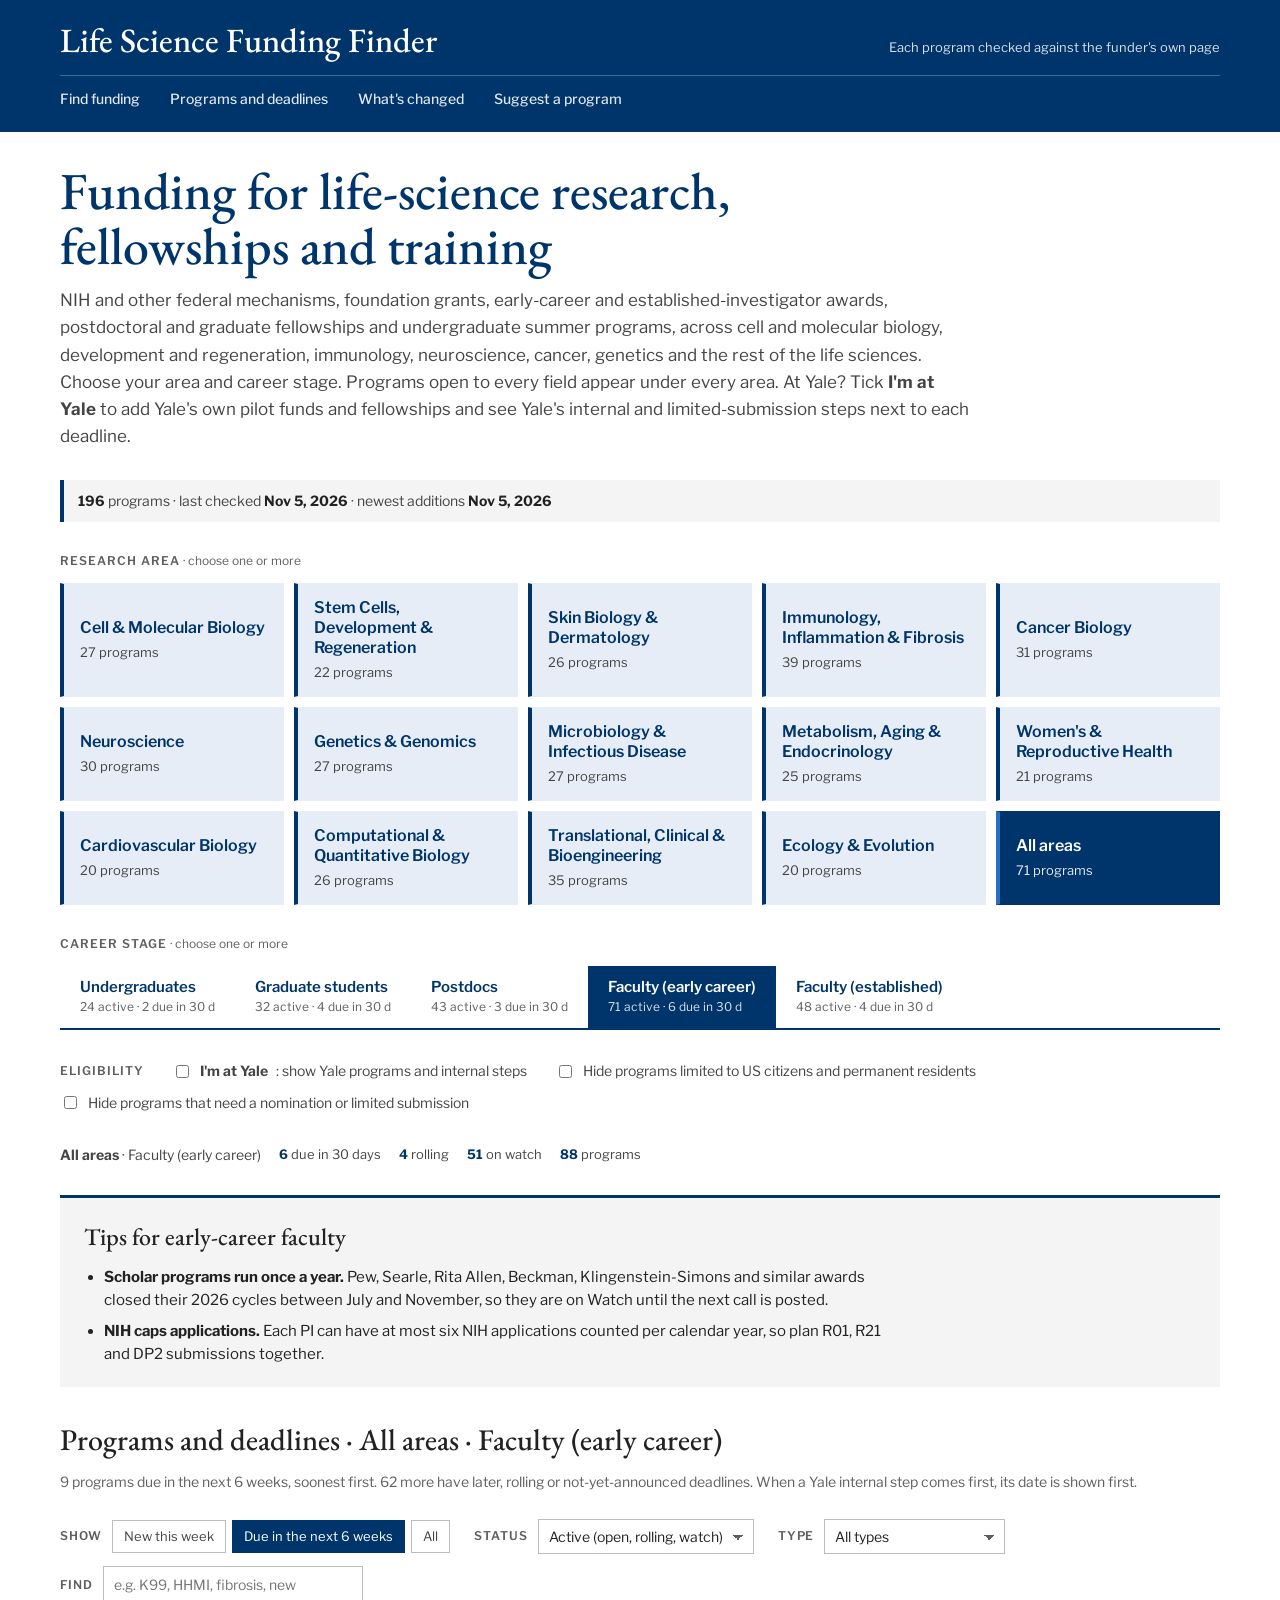
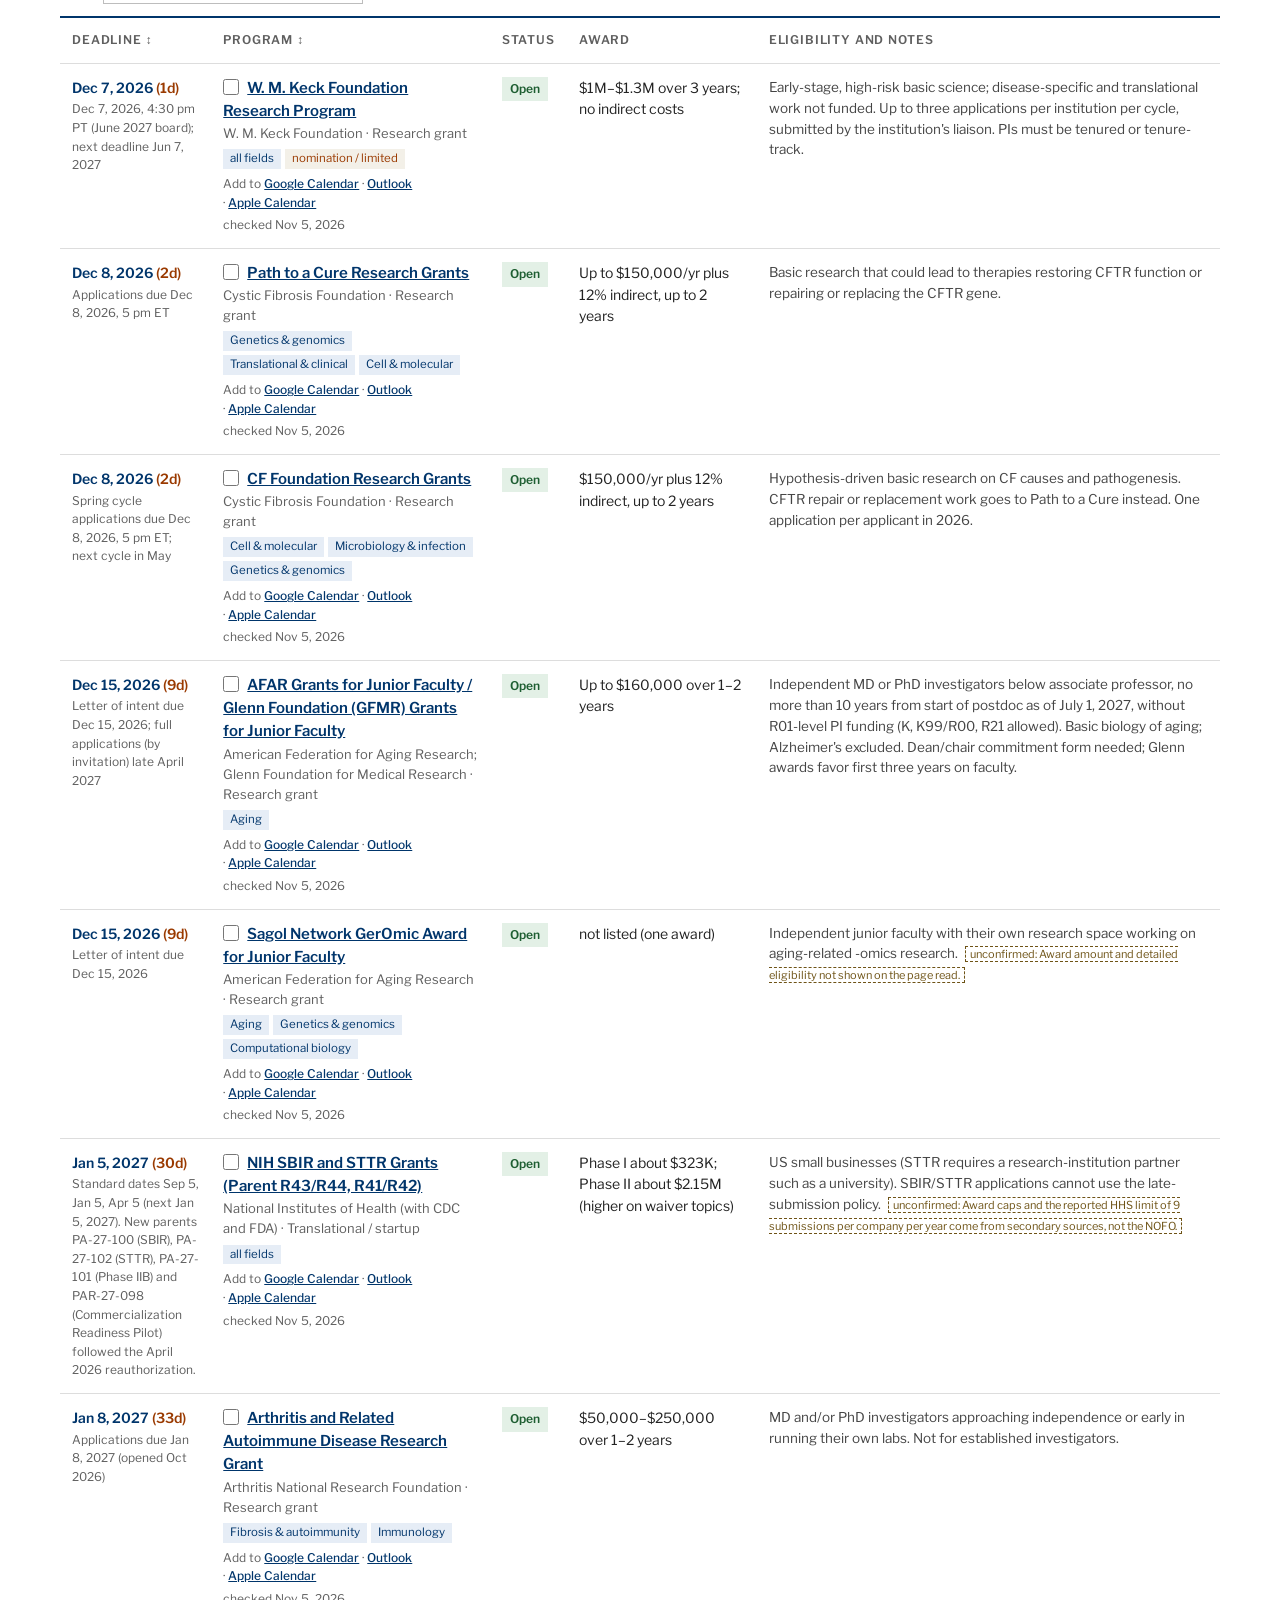
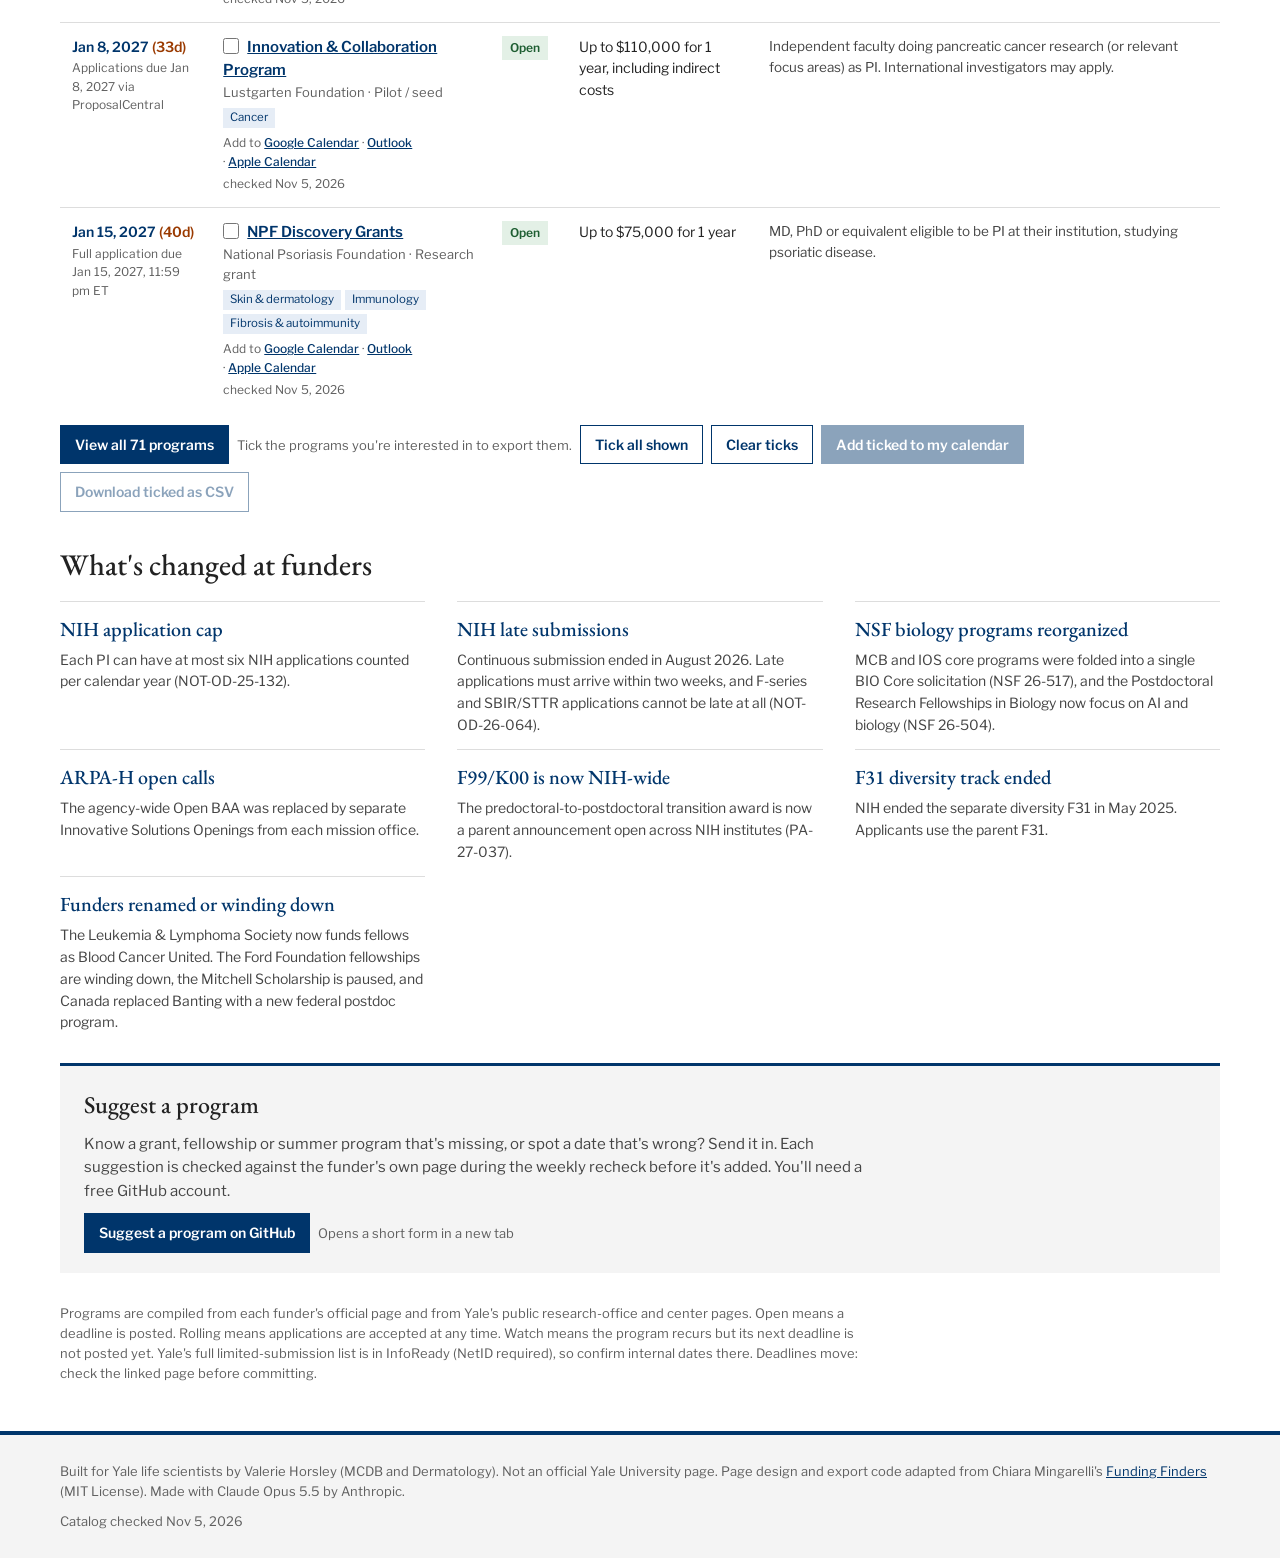
==== commit ba7fab8b: "Order career stages from undergraduates to established faculty Co-Authored-By: Claude Opus 5.5 <nore" ====
--- a/index.html
+++ b/index.html
@@ -273,7 +273,7 @@
 <div class="site-foot"><div class="site-foot-in"><span>Built for Yale life scientists by Valerie Horsley (MCDB and Dermatology). Not an official Yale University page. Page design and export code adapted from Chiara Mingarelli's <a href="https://github.com/ChiaraMingarelli/funding-finders">Funding Finders</a> (MIT License). Made with Claude Opus 5.5 by Anthropic.</span><span id="footDate"></span></div></div>
 
 <!-- SNAPSHOT:START -->
-<script id="snapshot" type="application/json">{"programs":[{"id":"aauw-american-doctoral-fellowship","n":"AAUW American Doctoral Fellowship","f":"American Association of University Women","c":"Graduate fellowship","s":"watch","dt":"2027-28 application closed Sep 30, 2026; next portal expected to open around Aug 2027","a":"$25,000 stipend","e":"For women pursuing a first doctoral degree, enrolled full time, who will finish on or after Apr 1, 2028. US citizens, nationals, or permanent residents.","u":"https://aauw.org/resources/programs/fellowships-grants/current-opportunities/american/","fields":["all"],"stages":["gr"],"us":true,"nom":false,"added":"2026-11-05","checked":"2026-11-05","d":null},{"id":"acs-mission-boost","n":"ACS Mission Boost Grant","f":"American Cancer Society","c":"Translational / startup","s":"open","d":"2026-12-01","dt":"Due Dec 1, 2026 and Jun 1 each year","a":"Stage I up to $297,000 over 2 years; Stage II up to $545,000 direct over 18 months","e":"Independent full-time faculty at a US institution at any career stage, moving cancer research toward a product or clinical use. Stage II requires a Stage I award.","u":"https://www.cancer.org/research/we-fund-cancer-research/apply-research-grant/grant-types/mission-boost-grants.html","fields":["cancer","trans"],"stages":["tt","ten"],"us":false,"nom":false,"added":"2026-11-05","checked":"2026-11-05"},{"id":"acs-postdoctoral-fellowship","n":"American Cancer Society Postdoctoral Fellowship","f":"American Cancer Society","c":"Postdoc fellowship","s":"open","d":"2026-12-01","dt":"Deadlines June 1 and Dec 1 each year (next business day if a weekend/holiday)","a":"$66,000/$68,000/$70,000 stipend plus $4,000/yr allowance, up to 3 years","e":"No more than 3 years since terminal doctorate or 3 years of postdoc training at application. US citizens or non-citizens with appropriate visa/immigration status. Cancer research.","u":"https://www.cancer.org/research/we-fund-cancer-research/apply-research-grant/grant-types/postdoctoral-fellowships.html","fields":["cancer"],"stages":["pd"],"us":false,"nom":false,"unv":"Official page lists recurring 'June 1 and December 1' without a year","added":"2026-11-05","checked":"2026-11-05"},{"id":"acs-professor-award","n":"ACS Professor Award","f":"American Cancer Society","c":"Career award","s":"watch","dt":"LOIs accepted Jun 1–Sep 1 each year; full application Dec 1 only if LOI approved. Next LOI window opens Jun 2027","a":"Up to $80,000/yr for 5 years, flexible use","e":"Full professors with 5 to 20 years at that rank and a strong record in cancer research, mentoring and leadership.","u":"https://www.cancer.org/research/we-fund-cancer-research/apply-research-grant/grant-types/research-professor-grants.html","fields":["cancer"],"stages":["ten"],"us":false,"nom":false,"added":"2026-11-05","checked":"2026-11-05","d":null},{"id":"acs-research-scholar-grant","n":"ACS Research Scholar Grants","f":"American Cancer Society","c":"Research grant","s":"open","d":"2026-12-01","dt":"Deadlines June 1 and Dec 1 each year; next is Dec 1, 2026","a":"Up to $215,000/year direct plus 10% indirect, up to 4 years","e":"Independent investigators within 8 years of first independent faculty appointment, at US academic or nonprofit institutions, with no more than one R01-equivalent. Projects must fit an ACS priority area.","u":"https://www.cancer.org/research/we-fund-cancer-research/apply-research-grant/grant-types/research-scholar-grants.html","fields":["cancer"],"stages":["tt"],"us":false,"nom":false,"unv":"Page meta description says $200,000/year; body says $215,000. Citizenship rules not stated on page.","added":"2026-11-05","checked":"2026-11-05"},{"id":"ada-postdoctoral-fellowship","n":"ADA Postdoctoral Fellowship","f":"American Diabetes Association","c":"Postdoc fellowship","s":"watch","dt":"Next call expected Feb 2027 with an end-of-April deadline (2026 cycle due Apr 30, 2026)","a":"Up to $100,588/yr, max $294,084 over 3 years","e":"Doctorate within 5 years and no more than 4 years of postdoc training at submission; US work authorization; US institution. Diabetes research.","u":"https://professional.diabetes.org/content-page/spring-cycle","fields":["metab"],"stages":["pd"],"us":false,"nom":false,"added":"2026-11-05","checked":"2026-11-05","d":null},{"id":"ada-research-grants","n":"ADA Innovative Basic Science / Clinical or Translational Science Awards","f":"American Diabetes Association","c":"Research grant","s":"watch","dt":"2026 cycle closed (LOI Apr 28, full Jun 24, 2026); next call not yet posted","a":"Basic up to $345K over 3 years; clinical/translational up to $600K over 3 years","e":"Full-time independent faculty at a US nonprofit institution, with permission to work in the US (no citizenship requirement). Basic awards must address diabetes etiology or complications.","u":"https://professional.diabetes.org/research-grants/current-funding-opportunities-type-1-diabetes-rfa","fields":["metab"],"stages":["tt","ten"],"us":false,"nom":false,"added":"2026-11-05","checked":"2026-11-05","d":null},{"id":"afar-gfmr-discovery-award","n":"Glenn Foundation for Medical Research Discovery Award","f":"AFAR / Glenn Foundation for Medical Research","c":"Research grant","s":"watch","dt":"2026 LOI deadline has passed; next cycle not posted","a":"$555,000 over 3 years (2 awards)","e":"Full-time assistant professor or higher working on the basic biology of aging. Investigators new to aging research are welcome.","u":"https://www.afar.org/funding-opportunities","fields":["aging"],"stages":["tt","ten"],"us":false,"nom":false,"added":"2026-11-05","checked":"2026-11-05","d":null},{"id":"afar-gfmr-junior-faculty","n":"AFAR Grants for Junior Faculty / Glenn Foundation (GFMR) Grants for Junior Faculty","f":"American Federation for Aging Research; Glenn Foundation for Medical Research","c":"Research grant","s":"open","d":"2026-12-15","dt":"Letter of intent due Dec 15, 2026; full applications (by invitation) late April 2027","a":"Up to $160,000 over 1–2 years","e":"Independent MD or PhD investigators below associate professor, no more than 10 years from start of postdoc as of July 1, 2027, without R01-level PI funding (K, K99/R00, R21 allowed). Basic biology of aging; Alzheimer's excluded. Dean/chair commitment form needed; Glenn awards favor first three years on faculty.","u":"https://www.afar.org/grants/afar-research-grants-1","fields":["aging"],"stages":["tt"],"us":false,"nom":false,"added":"2026-11-05","checked":"2026-11-05"},{"id":"afar-sagol-geromic","n":"Sagol Network GerOmic Award for Junior Faculty","f":"American Federation for Aging Research","c":"Research grant","s":"open","d":"2026-12-15","dt":"Letter of intent due Dec 15, 2026","a":"not listed (one award)","e":"Independent junior faculty with their own research space working on aging-related -omics research.","u":"https://www.afar.org/funding-opportunities","fields":["aging","gen","comp"],"stages":["tt"],"us":false,"nom":false,"unv":"Award amount and detailed eligibility not shown on the page read.","added":"2026-11-05","checked":"2026-11-05"},{"id":"aha-career-development-award","n":"AHA Career Development Award","f":"American Heart Association","c":"Career award","s":"open","d":"2026-12-01","dt":"Proposals due Dec 1, 2026, 3 p.m. Central (ProposalCentral opened Oct 1); awards start Apr 1, 2027.","a":"$77,000/yr including 10% indirects, 3 years ($231,000)","e":"Faculty up to assistant professor within 6 years of first faculty appointment (postdocs may apply if appointed by start). Citizens, permanent residents and several visa types (e.g., H-1B, O-1). Must be an AHA Professional Member; K99/R00 and R01 holders not eligible. Cardiovascular and brain health research.","u":"https://professional.heart.org/en/research-programs/aha-funding-opportunities/career-development-award","fields":["cardio","neuro"],"stages":["pd","tt"],"us":false,"nom":false,"unv":"AHA program web page failed to load; details taken from AHA's own 2027 CDA RFP PDF on professional.heart.org.","added":"2026-11-05","checked":"2026-11-05"},{"id":"aha-postdoctoral-fellowship","n":"AHA Postdoctoral Fellowship","f":"American Heart Association","c":"Postdoc fellowship","s":"watch","dt":"Next deadline expected around early Aug 2027 (2027 award proposals were due Aug 5, 2026)","a":"Stipend $63,480-$77,076/yr (by experience) plus $12,200 health insurance and $3,000/yr project support; 1-2 years","e":"Within 5 years of doctorate, no faculty rank, at a US nonprofit; qualifying immigration status (citizen, permanent resident or certain visas). Must be an AHA Professional Member. Cardiovascular and brain health.","u":"https://professional.heart.org/en/research-programs/application-information/postdoctoral-fellowship","fields":["cardio","neuro","metab"],"stages":["pd"],"us":false,"nom":false,"added":"2026-11-05","checked":"2026-11-05","d":null},{"id":"alz-aarfa","n":"Alzheimer's Association Research Fellowship (AARFA)","f":"Alzheimer's Association","c":"Postdoc fellowship","s":"watch","dt":"Next LOI expected mid-2027 (last cycle LOI Aug 14, 2026; full app Oct 20, 2026)","a":"Up to $200,000 total ($180,000 research plus $20,000 dissemination)","e":"Within 10 years of terminal degree at LOI. Alzheimer's disease and dementia research.","u":"https://www.alz.org/research/for_researchers/grants/types-of-grants/aarfa","fields":["neuro","aging"],"stages":["pd"],"us":false,"nom":false,"added":"2026-11-05","checked":"2026-11-05","d":null},{"id":"alz-zenith-fellows","n":"Zenith Fellows Award","f":"Alzheimer's Association","c":"Research grant","s":"open","d":"2026-12-01","dt":"LOI due Dec 1, 2026 (Dec 3 for ISTAART members); invited full application Mar 30, 2027","a":"Up to $450,000 over 2–3 years","e":"Associate professor or above with major multi-year grants as PI and an independent lab in Alzheimer's/dementia research. Open to US and international researchers; no clinical trials.","u":"https://www.alz.org/research/for_researchers/grants/types-of-grants/the_zenith_fellows_award_program_-zenith","fields":["neuro","aging"],"stages":["ten"],"us":false,"nom":false,"added":"2026-11-05","checked":"2026-11-05"},{"id":"amgen-scholars-us","n":"Amgen Scholars Program (U.S.)","f":"Amgen Foundation","c":"Undergraduate program","s":"open","d":"2027-02-01","dt":"Summer 2027 applications due Feb 1, 2027 (separate application for each host site)","a":"Varies by host site (housing, food, and travel support); symposium costs covered","e":"Summer research at 14 US host sites, including Yale, for sophomores, juniors, and non-graduating seniors with a GPA of 3.2+ who are interested in a PhD or MD-PhD. US citizens or permanent residents.","u":"https://amgenscholars.com/us-program","fields":["all"],"stages":["ug"],"us":true,"nom":false,"added":"2026-11-05","checked":"2026-11-05"},{"id":"anrf-physician-scientist-postdoc","n":"ANRF Postdoctoral Research Fellowship for Physician-Scientists","f":"Arthritis National Research Foundation","c":"Postdoc fellowship","s":"open","d":"2027-01-08","dt":"Opened Oct 1, 2026; due Jan 8, 2027","a":"$50,000-$250,000 over 1-2 years (range across ANRF grants)","e":"MD or MD/PhD physicians in or recently finishing an ACGME rheumatology fellowship; PhD-only applicants not eligible.","u":"https://curearthritis.org/research-grants/","fields":["fib","imm","trans"],"stages":["pd"],"us":false,"nom":false,"unv":"Fellowship-specific amount not listed","added":"2026-11-05","checked":"2026-11-05"},{"id":"anrf-research-grant","n":"Arthritis and Related Autoimmune Disease Research Grant","f":"Arthritis National Research Foundation","c":"Research grant","s":"open","d":"2027-01-08","dt":"Applications due Jan 8, 2027 (opened Oct 2026)","a":"$50,000–$250,000 over 1–2 years","e":"MD and/or PhD investigators approaching independence or early in running their own labs. Not for established investigators.","u":"https://curearthritis.org/research-grants/","fields":["fib","imm"],"stages":["pd","tt"],"us":false,"nom":false,"added":"2026-11-05","checked":"2026-11-05"},{"id":"arpa-h-mission-office-iso","n":"ARPA-H Mission Office Innovative Solutions Openings (ISOs)","f":"Advanced Research Projects Agency for Health (ARPA-H)","c":"Research grant","s":"rolling","dt":"Rolling. Send a solution summary first; full proposals only after ARPA-H written feedback. Four office ISOs: Health Science Futures (ARPA-H-SOL-24-104), Proactive Health (-106), Resilient Systems (-103), Scalable Solutions (-105). These replaced the agency-wide Open BAA.","a":"not listed; awards are usually other transaction agreements","e":"Universities, companies and other organizations proposing high-risk, transformative health research outside existing ARPA-H programs. Health Science Futures fits basic biomedical work that removes scientific limits.","u":"https://arpa-h.gov/research-and-funding/mission-office-iso","fields":["all"],"stages":["tt","ten"],"us":false,"nom":false,"unv":"ARPA-H page lists no closing dates; the HSF ISO response date of Mar 6, 2029 (Amendment 3) was seen only on a SAM.gov mirror site.","added":"2026-11-05","checked":"2026-11-05","d":null},{"id":"ascb-cell-bio-travel-grants","n":"ASCB Cell Bio Travel and Familycare Grants","f":"American Society for Cell Biology","c":"Training & travel","s":"watch","dt":"2026 applications closed (Cell Bio 2026 is Dec 12-15, San Diego); next round expected around mid-2027","a":"$500 (general, IFCB, Familycare); EMBO option up to EUR 1,350","e":"For ASCB members attending the annual Cell Bio meeting; EMBO and IFCB options are for trainees outside the US. One grant per applicant.","u":"https://www.ascb.org/grants-awards/travel-grants/","fields":["cell"],"stages":["gr","pd"],"us":false,"nom":false,"added":"2026-11-05","checked":"2026-11-05","d":null},{"id":"bcu-cdp-fellow","n":"Career Development Program: Fellow (formerly LLS)","f":"Blood Cancer United (formerly The Leukemia & Lymphoma Society)","c":"Postdoc fellowship","s":"watch","dt":"Annual cycle; last cycle had eligibility Oct 17, LOI Nov 1, full application Nov 15, 2025","a":"Up to $70,000/yr for 3 years (min. $65,000/yr salary) plus up to $3,600/yr childcare","e":"Postdocs with 3 years or less of postdoctoral training at award start. Research must be directly relevant to blood cancers.","u":"https://bloodcancerunited.org/research/grants/career-development-program-cdp","fields":["cancer"],"stages":["pd"],"us":false,"nom":false,"unv":"2026-2027 cycle dates not posted on official page as of Nov 5, 2026; usual timing (Oct-Nov) may already have passed","added":"2026-11-05","checked":"2026-11-05","d":null},{"id":"bcu-cdp-special-fellow","n":"Career Development Program: Special Fellow (formerly LLS)","f":"Blood Cancer United (formerly The Leukemia & Lymphoma Society)","c":"Postdoc fellowship","s":"watch","dt":"Annual cycle; last cycle had eligibility Oct 17, LOI Nov 1, full application Nov 15, 2025","a":"Up to $75,000/yr for 2-3 years (min. $70,000/yr salary) plus up to $3,600/yr childcare","e":"Postdocs or instructors with 3-5 years of postdoctoral training at award start, still in a mentored blood cancer research position.","u":"https://bloodcancerunited.org/research/grants/career-development-program-cdp","fields":["cancer"],"stages":["pd"],"us":false,"nom":false,"unv":"2026-2027 cycle dates not posted on official page as of Nov 5, 2026","added":"2026-11-05","checked":"2026-11-05","d":null},{"id":"beckman-postdoctoral-fellows","n":"Arnold O. Beckman Postdoctoral Fellowship","f":"Arnold and Mabel Beckman Foundation","c":"Postdoc fellowship","s":"watch","dt":"Portal usually opens June-September; 2027 deadline not posted","a":"$224,000 over 2 years; optional third year $118,000; instrumentation fellows up to $200,000 extra","e":"Chemical sciences or chemical instrumentation (incl. chemical biology). PhD students finishing by May 1, 2027 or postdocs with 18 months or less of postdoc work. US citizens, permanent residents and DACA only.","u":"https://www.beckman-foundation.org/programs/beckman-postdoctoral-fellows/","fields":["struct","bioeng"],"stages":["gr","pd"],"us":true,"nom":false,"added":"2026-11-05","checked":"2026-11-05","d":null},{"id":"beckman-young-investigators","n":"Beckman Young Investigator Program","f":"Arnold and Mabel Beckman Foundation","c":"Career award","s":"watch","dt":"LOI portal generally open June–August each year; exact 2027 LOI date not posted","a":"About $600,000 over 4 years; no indirect costs","e":"Tenure-track faculty within the first four years (2027 program: start after 1/1/2022 and by 7/31/2026), no more than 10 years past terminal degree, and at most $225,000/year in direct external funding. Needs endorsements from the chief academic officer and dean; US citizenship or permanent residency required by interview. No clinical research or single-target drug discovery.","u":"https://beckman-foundation.org/programs/beckman-young-investigator/","fields":["cell","struct","bioeng","comp","neuro","gen"],"stages":["tt"],"us":true,"nom":false,"unv":"Exact LOI deadline for the next cycle not posted.","added":"2026-11-05","checked":"2026-11-05","d":null},{"id":"blavatnik-national-awards","n":"Blavatnik National Awards for Young Scientists","f":"Blavatnik Family Foundation / New York Academy of Sciences","c":"Prize","s":"open","d":"2026-12-02","dt":"Institutional nominations close Dec 2, 2026; letters of support due Dec 16, 2026","a":"$250,000 laureate; $15,000 per finalist","e":"Faculty PIs at invited US institutions born in 1985 or later. Institutions may nominate up to three people (one per category); no self-nominations.","u":"https://www.nyas.org/2027-national-nomination-flyer/","fields":["all"],"stages":["tt","ten"],"us":false,"nom":true,"added":"2026-11-05","checked":"2026-11-05"},{"id":"breakthrough-t1d-advanced-postdoc","n":"Breakthrough T1D Advanced Postdoctoral Fellowship","f":"Breakthrough T1D (formerly JDRF)","c":"Postdoc fellowship","s":"watch","dt":"Next deadline expected early July 2027 (FY27 deadline was July 2, 2026)","a":"not listed","e":"Senior postdocs moving toward independence in type 1 diabetes research.","u":"https://breakthrought1d.org.uk/about-breakthrough-t1d-uk-and-our-impact/our-research/information-for-researchers/current-research-funding-opportunities/international-breakthrough-t1d-funding-opportunities/","fields":["metab","imm"],"stages":["pd"],"us":false,"nom":false,"unv":"Eligibility and amount not confirmed on official page","added":"2026-11-05","checked":"2026-11-05","d":null},{"id":"breakthrough-t1d-postdoc","n":"Breakthrough T1D Postdoctoral Fellowship","f":"Breakthrough T1D (formerly JDRF)","c":"Postdoc fellowship","s":"watch","dt":"Next deadline expected early July 2027 (FY27 deadline was July 2, 2026)","a":"Stipend by experience plus $5,500/yr research allowance","e":"Doctorate no more than 5 years before application; not in residency. Type 1 diabetes research.","u":"https://www.breakthrought1d.org/wp-content/uploads/2026/04/FY27-PDF-RFA.pdf","fields":["metab","imm"],"stages":["pd"],"us":false,"nom":false,"added":"2026-11-05","checked":"2026-11-05","d":null},{"id":"brf-seed-grant","n":"Brain Research Foundation Seed Grant","f":"Brain Research Foundation","c":"Pilot / seed","s":"watch","dt":"2027 cycle LOI closed Nov 3, 2026 (full applications by invitation due Mar 4, 2027); next LOI expected around Nov 2027","a":"Up to $100,000 direct over 2 years; no indirect costs","e":"Full-time assistant professors (first priority) or associate professors starting a new direction, at invited US institutions. One LOI per institution, with institutional signature.","u":"https://www.thebrf.org/wp-content/uploads/2026/08/2027-SG-Guidelines.pdf","fields":["neuro"],"stages":["tt"],"us":false,"nom":true,"yale":{"d":null,"t":"Yale may submit one LOI; internal selection via InfoReady.","u":"https://research-support.yale.edu/office-of-sponsored-projects/funding/limited-submissions"},"unv":"Next-cycle dates not posted.","added":"2026-11-05","checked":"2026-11-05","d":null},{"id":"brightfocus-adr-postdoc","n":"BrightFocus Alzheimer's Disease Research Postdoctoral Fellowship","f":"BrightFocus Foundation","c":"Postdoc fellowship","s":"watch","dt":"Next deadline expected Sept 2027 (FY27 proposals due Sept 1, 2026; no LOI)","a":"$200,000 over 2 years","e":"Within 5 years of degree; mentored training in an established lab. Open to US and international researchers.","u":"https://www.brightfocus.org/about/for-scientists/apply-for-a-research-grant/alzheimers-disease-research-request-for-proposals/","fields":["neuro","aging"],"stages":["pd"],"us":false,"nom":false,"added":"2026-11-05","checked":"2026-11-05","d":null},{"id":"brightfocus-adr-standard","n":"Alzheimer's Disease Research Standard Award","f":"BrightFocus Foundation","c":"Research grant","s":"watch","dt":"FY27 cycle closed Sep 1, 2026; next RFP expected to open around Jun 2027","a":"$300,000 over up to 3 years","e":"Independent Investigator track is open to people from outside the Alzheimer's field and to those without an R01 on the same topic. US and international applicants.","u":"https://www.brightfocus.org/about/for-scientists/apply-for-a-research-grant/alzheimers-disease-research-request-for-proposals/","fields":["neuro","aging"],"stages":["tt","ten"],"us":false,"nom":false,"added":"2026-11-05","checked":"2026-11-05","d":null},{"id":"brightfocus-mdr-standard","n":"Macular Degeneration Research Standard Award","f":"BrightFocus Foundation","c":"Research grant","s":"watch","dt":"Current cycle: invited full proposals due Dec 10, 2026; next open call not posted","a":"$300,000 over up to 2 years","e":"Investigators more than 10 years past their terminal degree working on age-related macular degeneration. US and international applicants.","u":"https://www.brightfocus.org/about/for-scientists/apply-for-a-research-grant/macular-degeneration-research-request-for-proposals/","fields":["neuro","aging"],"stages":["ten"],"us":false,"nom":false,"added":"2026-11-05","checked":"2026-11-05","d":null},{"id":"bt1d-islet-stress-cell-loss","n":"Mitigating Stress-related Cell Loss in Islet Replacement Therapy","f":"Breakthrough T1D","c":"Research grant","s":"open","d":"2026-11-19","dt":"Letter of intent due Nov 19, 2026","a":"not listed","e":"Targeted call on protecting transplanted islet or stem-cell-derived beta cells from stress-induced loss.","u":"https://www.breakthrought1d.org/explore-research/funding-opportunities/","fields":["metab","stem","trans"],"stages":["tt","ten"],"us":false,"nom":false,"unv":"Award size and detailed eligibility are in the call document, which was not reviewed.","added":"2026-11-05","checked":"2026-11-05"},{"id":"bt1d-project-concepts","n":"Project Concepts (Strategic Research Agreements)","f":"Breakthrough T1D","c":"Research grant","s":"open","d":"2027-05-06","dt":"Semi-annual; Round 2 letters of intent due May 6, 2027 (Round 1 closed Nov 5, 2026)","a":"not listed","e":"Concepts must fit Breakthrough T1D's current research strategy. Open to academic investigators worldwide.","u":"https://www.breakthrought1d.org/explore-research/funding-opportunities/","fields":["metab","imm","trans"],"stages":["tt","ten"],"us":false,"nom":false,"added":"2026-11-05","checked":"2026-11-05"},{"id":"bwf-casi","n":"BWF Career Awards at the Scientific Interface (CASI)","f":"Burroughs Wellcome Fund","c":"Career award","s":"watch","dt":"Next LOI expected mid-Aug 2027 (2027 cycle LOI was Aug 14, 2026; invited full applications due Jan 11, 2027)","a":"$560,000 over 5 years (postdoc to early faculty)","e":"12-60 months of postdoctoral experience; physical/computational/engineering scientists working on biology. US/Canadian citizens, permanent residents, and temporary residents with valid visas.","u":"https://www.bwfund.org/grants/interfaces-in-science/career-awards-at-the-scientific-interface/","fields":["comp","bioeng"],"stages":["pd"],"us":false,"nom":false,"added":"2026-11-05","checked":"2026-11-05","d":null},{"id":"bwf-path","n":"BWF Investigators in the Pathogenesis of Infectious Disease (PATH)","f":"Burroughs Wellcome Fund","c":"Career award","s":"watch","dt":"2027 cycle: LOIs closed Jul 16, 2026; invited full proposals due Nov 12, 2026. Next LOI expected around Jul 2027.","a":"$505,000 over 5 years","e":"Assistant professors with at least 3 years in rank (not associate professors) in the US or Canada; citizens, residents and several visa holders. Research on host-pathogen interplay in infectious disease.","u":"https://www.bwfund.org/grants/infectious-diseases/investigators-in-the-pathogenesis-of-infectious-disease/","fields":["micro","imm"],"stages":["tt"],"us":false,"nom":false,"added":"2026-11-05","checked":"2026-11-05","d":null},{"id":"cdmrp-lrp","n":"Lupus Research Program (LRP)","f":"U.S. Department of Defense, CDMRP","c":"Research grant","s":"watch","dt":"FY26 cycle closed (Idea Award pre-application Jul 29, full Aug 19, 2026). FY27 not yet announced.","a":"FY26 Idea Award up to $300,000 over 2 years (about 5 awards; FY26 program: $10M)","e":"Independent investigators or mentored postdocs with a terminal degree at eligible organizations worldwide; no citizenship limit. One Idea Award application per PI.","u":"https://cdmrp.health.mil/lrp/default","fields":["fib","imm"],"stages":["pd","tt","ten"],"us":false,"nom":false,"added":"2026-11-05","checked":"2026-11-05","d":null},{"id":"cdmrp-prcrp","n":"Peer Reviewed Cancer Research Program (PRCRP)","f":"U.S. Department of Defense, CDMRP","c":"Research grant","s":"watch","dt":"FY26 cycle closed (Idea Award pre-application Jun 26, full Oct 5, 2026). FY27 not yet announced.","a":"Varies; FY26 Idea Award up to $600,000 over 2 years, with an Early Career Investigator option (FY26 program: $165M)","e":"Independent investigators at eligible organizations worldwide. Limited to listed cancer topics; FY26 excluded melanoma and breast, kidney, lung, pancreas, prostate and ovarian cancers.","u":"https://cdmrp.health.mil/prcrp/default","fields":["cancer","trans"],"stages":["tt","ten"],"us":false,"nom":false,"added":"2026-11-05","checked":"2026-11-05","d":null},{"id":"cdmrp-prmrp","n":"Peer Reviewed Medical Research Program (PRMRP)","f":"U.S. Department of Defense, CDMRP","c":"Research grant","s":"watch","dt":"FY26 cycle closed (e.g., Discovery Award pre-application Jul 16, full Jul 30, 2026). No FY27 announcement posted as of Oct 28, 2026; expect pre-announcements in spring-summer 2027 if funded.","a":"Varies by mechanism; FY26 Discovery Award up to $385,000 over 2 years (FY26 program: $370M)","e":"Investigators at any career level at eligible organizations worldwide, no citizenship limit. Must fit a congressionally named topic; FY26 topics included scleroderma, eczema, pulmonary fibrosis, sarcoidosis and other autoimmune conditions. Lupus and wound healing were not FY26 PRMRP topics.","u":"https://cdmrp.health.mil/prmrp/default","fields":["trans","fib","imm","derm"],"stages":["pd","tt","ten"],"us":false,"nom":false,"added":"2026-11-05","checked":"2026-11-05","d":null},{"id":"cff-clinical-pilot-feasibility","n":"Clinical Pilot and Feasibility Award","f":"Cystic Fibrosis Foundation","c":"Pilot / seed","s":"open","d":"2027-03-31","dt":"Fall 2027 cycle: LOI Mar 31, 2027; full application Aug 18, 2027 (Spring 2027 LOI closed Oct 1, 2026)","a":"Up to $80K/yr single-center or $150K/yr multi-center, plus 12% indirect, up to 2 years","e":"Independent investigators doing human-subjects CF research to gather preliminary data for larger trials. Industry-sponsored projects not eligible.","u":"https://www.cff.org/researchers/clinical-pilot-and-feasibility-award","fields":["trans"],"stages":["tt","ten"],"us":false,"nom":false,"added":"2026-11-05","checked":"2026-11-05"},{"id":"cff-clinical-research-award","n":"Clinical Research Award","f":"Cystic Fibrosis Foundation","c":"Research grant","s":"watch","dt":"Spring 2027 LOI closed Oct 1, 2026; fall cycle LOI is in March","a":"Up to $150K/yr single-center or $350K/yr multi-center, plus 12% indirect, up to 3 years","e":"Independent investigators doing investigator-initiated clinical, translational or epidemiologic CF research. Must show access to CF patients.","u":"https://www.cff.org/researchers/clinical-research-award","fields":["trans"],"stages":["tt","ten"],"us":false,"nom":false,"unv":"Exact Fall 2027 LOI date not shown on the award page; the related pilot award lists Mar 31, 2027.","added":"2026-11-05","checked":"2026-11-05","d":null},{"id":"cff-nih-r01-unfunded","n":"CFF/NIH R01-Unfunded Award","f":"Cystic Fibrosis Foundation","c":"Research grant","s":"open","d":"2026-11-30","dt":"Rolling until Nov 30, 2026, 5 pm ET","a":"Up to $125,000 for 1 year, direct costs only","e":"Bridge funding for a CF-relevant R01 (or equivalent) that scored 1–45 but was not funded and can be resubmitted within a year.","u":"https://www.cff.org/researchers/cffnih-r01-unfunded-award","fields":["all"],"stages":["tt","ten"],"us":false,"nom":false,"added":"2026-11-05","checked":"2026-11-05"},{"id":"cff-ptac-research-grants","n":"Path to a Cure Research Grants","f":"Cystic Fibrosis Foundation","c":"Research grant","s":"open","d":"2026-12-08","dt":"Applications due Dec 8, 2026, 5 pm ET","a":"Up to $150,000/yr plus 12% indirect, up to 2 years","e":"Basic research that could lead to therapies restoring CFTR function or repairing or replacing the CFTR gene.","u":"https://www.cff.org/researchers/path-cure-academic-programs","fields":["gen","trans","cell"],"stages":["tt","ten"],"us":false,"nom":false,"added":"2026-11-05","checked":"2026-11-05"},{"id":"cff-research-grants","n":"CF Foundation Research Grants","f":"Cystic Fibrosis Foundation","c":"Research grant","s":"open","d":"2026-12-08","dt":"Spring cycle applications due Dec 8, 2026, 5 pm ET; next cycle in May","a":"$150,000/yr plus 12% indirect, up to 2 years","e":"Hypothesis-driven basic research on CF causes and pathogenesis. CFTR repair or replacement work goes to Path to a Cure instead. One application per applicant in 2026.","u":"https://www.cff.org/researchers/research-grants","fields":["cell","micro","gen"],"stages":["tt","ten"],"us":false,"nom":false,"added":"2026-11-05","checked":"2026-11-05"},{"id":"churchill-scholarship","n":"Churchill Scholarship","f":"Winston Churchill Foundation of the United States","c":"Graduate fellowship","s":"watch","dt":"Nomination deadline was Nov 2, 2026 (closed); next expected around early Nov 2027","a":"Over $80,000 (tuition, travel, visa, stipend), plus an optional $4,000 research grant","e":"One year of STEM MPhil/MASt study at Cambridge for US citizens who are seniors or recent graduates (within 12 months) of a participating institution. Each school nominates up to 2 applicants.","u":"https://www.churchillscholarship.org/the-scholarship","fields":["all"],"stages":["ug"],"us":true,"nom":true,"unv":"Did not confirm that Yale is on the participating-institutions list.","added":"2026-11-05","checked":"2026-11-05","d":null},{"id":"cri-irvington-postdoc","n":"CRI Irvington Postdoctoral Fellowship","f":"Cancer Research Institute","c":"Postdoc fellowship","s":"open","d":"2027-03-01","dt":"Due Mar 1, 2027, 11:59 PM ET (deadlines Mar 1 and Sept 1 each year)","a":"$74,000/$76,000/$78,000 stipend over 3 years plus $5,000/yr sponsor allowance","e":"Doctoral degree by activation; ineligible if 5+ years of mentored research experience at activation. No citizenship restrictions. Cancer immunology and immunotherapy.","u":"https://www.cancerresearch.org/cri-irvington-postdoctoral-fellowship","fields":["imm","cancer"],"stages":["gr","pd"],"us":false,"nom":false,"added":"2026-11-05","checked":"2026-11-05"},{"id":"cshl-urp","n":"Cold Spring Harbor Laboratory Undergraduate Research Program (URP)","f":"Cold Spring Harbor Laboratory","c":"Undergraduate program","s":"open","d":"2027-01-15","dt":"Applications and letters due Jan 15, 2027 at 11:59 pm PST; program runs Jun 7 to Aug 7, 2027","a":"$7,000 stipend plus room and board","e":"For sophomores and juniors returning to college; first-year students only in exceptional cases. Students of any nationality may apply if enrolled full time at a US college (or a partner foreign university).","u":"https://cshl.edu/education/undergraduate-research-program","fields":["all"],"stages":["ug"],"us":false,"nom":false,"added":"2026-11-05","checked":"2026-11-05"},{"id":"czbiohub-ny-investigator","n":"CZ Biohub New York Investigator Program","f":"Chan Zuckerberg Biohub New York","c":"Research grant","s":"watch","dt":"Last call closed Dec 9, 2025; next call not posted","a":"$216,000/yr for 3 years ($648K), renewable 2 more years","e":"Faculty at Columbia, Rockefeller or Yale, focused on immune-system research. Awardees attend twice-monthly investigator meetings.","u":"https://www.czbiohub.org/ny/investigator-program/","fields":["imm","bioeng"],"stages":["tt","ten"],"us":false,"nom":false,"added":"2026-11-05","checked":"2026-11-05","d":null},{"id":"czi-science-rfas","n":"CZI Science Requests for Applications","f":"Chan Zuckerberg Initiative","c":"Research grant","s":"watch","dt":"All listed science RFAs are closed; new topic calls are posted irregularly","a":"Varies by call (recent calls $500K–$1M per project)","e":"Topic-specific calls (e.g., imaging, single-cell biology, synthetic immunology) open to nonprofit institutions worldwide.","u":"https://chanzuckerberg.com/science/science-funding/","fields":["cell","imm","comp","bioeng"],"stages":["tt","ten"],"us":false,"nom":false,"added":"2026-11-05","checked":"2026-11-05","d":null},{"id":"damon-runyon-clinical-investigator","n":"Damon Runyon Clinical Investigator Award","f":"Damon Runyon Cancer Research Foundation","c":"Career award","s":"open","d":"2027-01-19","dt":"Applications due Jan 19, 2027, 4:00 pm ET","a":"$600,000 over 3 years; plus up to $100,000 toward medical school debt","e":"Physician-scientists (MD/DO/MD-PhD) in an independent assistant professor post, within four years of faculty appointment, licensed and board-eligible in the US, without R01-equivalent funding, with 80% research effort and a mentor. Only invited institutions may apply, up to three nominations each.","u":"https://www.damonrunyon.org/for-scientists/application-guidelines/clinical-investigator","fields":["cancer","trans"],"stages":["tt"],"us":false,"nom":true,"yale":{"d":null,"t":"Limited to three nominations per institution; Yale's internal selection step was not found publicly.","u":"https://medicine.yale.edu/cancer/research/funding-opportunities/"},"unv":"Whether Yale is on the invited-institution list was not checked; the page's eligibility cut-off date (July 1, 2023) may not be updated for the 2027 deadline.","added":"2026-11-05","checked":"2026-11-05"},{"id":"damon-runyon-fellowship","n":"Damon Runyon Postdoctoral Fellowship Award","f":"Damon Runyon Cancer Research Foundation","c":"Postdoc fellowship","s":"open","d":"2027-03-15","dt":"Opens Jan 15, 2027 on Proposal Central; due Mar 15, 2027, 4 PM ET (twice yearly; next after that is mid-August)","a":"3-year award (stipend schedule on funder site)","e":"Level 1: degree conferred Sept 15, 2025 to Mar 15, 2027 and joined sponsor lab on or after Mar 15, 2026 (for the March 2027 round). Level 2: board-eligible physician-scientists before first faculty job. Cancer research.","u":"https://www.damonrunyon.org/for-scientists/application-guidelines/fellowship/forms","fields":["cancer"],"stages":["gr","pd"],"us":false,"nom":false,"added":"2026-11-05","checked":"2026-11-05"},{"id":"damon-runyon-quantitative-biology","n":"Damon Runyon Quantitative Biology Fellowship Award","f":"Damon Runyon Cancer Research Foundation","c":"Postdoc fellowship","s":"open","d":"2026-12-01","dt":"Due Dec 1, 2026, 4 PM ET via Proposal Central","a":"$76,000-$80,000/yr stipend plus $2,000/yr expenses for 3 years; up to $100,000 medical loan repayment","e":"Computational/quantitative scientists within 5 years of degree, with one dry-lab and one wet-lab cancer mentor; not more than 24 months in mentors' labs. Non-US citizens must work at a US institution.","u":"https://www.damonrunyon.org/for-scientists/application-guidelines/quantitative","fields":["cancer","comp"],"stages":["pd"],"us":false,"nom":false,"added":"2026-11-05","checked":"2026-11-05"},{"id":"damon-runyon-rachleff-innovation","n":"Damon Runyon-Rachleff Innovation Award","f":"Damon Runyon Cancer Research Foundation","c":"Research grant","s":"watch","dt":"Last deadline was July 1, 2026; next deadline not posted","a":"$400,000 over 2 years; select awardees can get up to 2 more years (up to $800,000)","e":"Tenure-track assistant professors in the first five years of their first tenure-track post (cut-off July 1, 2021 for the 2026 round), plus some senior clinical fellows and distinguished fellows. Non-US citizens at US institutions eligible. Must commit 80% of time to research; no institutional nomination needed.","u":"https://www.damonrunyon.org/for-scientists/application-guidelines/innovation","fields":["cancer"],"stages":["tt","pd"],"us":false,"nom":false,"unv":"2027 deadline not posted.","added":"2026-11-05","checked":"2026-11-05","d":null},{"id":"damon-runyon-st-jude-pediatric-fellowship","n":"Damon Runyon-St. Jude Pediatric Cancer Research Fellowship","f":"Damon Runyon Cancer Research Foundation","c":"Postdoc fellowship","s":"watch","dt":"Next call expected summer 2027 (last cycle opened June 15, due Aug 14, 2026)","a":"3-year fellowship (amount not listed on page)","e":"Pediatric cancer research. Level 1: degree within 3 years; Level 2: physician-scientists within 2 years of clinical fellowship. Cannot apply to this and the main Damon Runyon Fellowship in the same August round.","u":"https://www.damonrunyon.org/for-scientists/application-guidelines/st-jude-fellowship/forms","fields":["cancer"],"stages":["pd"],"us":false,"nom":false,"added":"2026-11-05","checked":"2026-11-05","d":null},{"id":"df-bms-psoriasis","n":"Bristol Myers Squibb Psoriasis Research Award","f":"Dermatology Foundation","c":"Research grant","s":"open","d":"2026-12-01","dt":"Applications due Dec 1, 2026 via the mid-career portal","a":"not listed","e":"Psoriasis research award run through the Dermatology Foundation's mid-career program, in a US dermatology department.","u":"https://dermatologyfoundation.org/rap/","fields":["derm","imm"],"stages":["tt","ten"],"us":false,"nom":false,"unv":"Only the deadline was confirmed on the program overview page; eligibility and amount not reviewed.","added":"2026-11-05","checked":"2026-11-05"},{"id":"df-career-development-awards","n":"Dermatology Foundation Career Development Awards (Research, Physician Scientist and others)","f":"Dermatology Foundation","c":"Career award","s":"watch","dt":"2027 awards were due Oct 15, 2026 (renewals Jan 1, 2027). Next new-application deadline expected mid-Oct 2027.","a":"$75,000/yr salary stipend, 2 years","e":"Junior faculty up to assistant professor with a primary appointment in a US ACGME-approved dermatology department. MD/DO within 12 years and PhD within 8 years of terminal degree. Research CDA is open to PhDs; Physician Scientist CDA needs a US dermatology residency.","u":"https://dermatologyfoundation.org/rap/cda/","fields":["derm"],"stages":["pd","tt"],"us":false,"nom":false,"unv":"Eligibility year limits come from the 2026-cycle applicant instructions; 2027 instructions not checked.","added":"2026-11-05","checked":"2026-11-05","d":null},{"id":"df-dermatologist-investigator-fellowship","n":"Dermatologist Investigator Research Fellowship","f":"Dermatology Foundation","c":"Postdoc fellowship","s":"watch","dt":"Next deadline expected mid-Oct 2027 (2027 awards were due Oct 15, 2026)","a":"$35,000 salary stipend","e":"Early-career dermatologists seeking research training, not faculty; research in a US ACGME-approved dermatology department. Some applicants from other fields moving into skin research may be considered.","u":"https://dermatologyfoundation.org/rap/fellowship/","fields":["derm"],"stages":["pd"],"us":false,"nom":false,"added":"2026-11-05","checked":"2026-11-05","d":null},{"id":"df-pedra-midcareer","n":"DF PeDRA Pediatric Dermatology Mid-Career Research Award","f":"Dermatology Foundation","c":"Research grant","s":"open","d":"2026-12-01","dt":"Applications due Dec 1, 2026","a":"not listed","e":"Mid-career award for pediatric dermatology research in a US dermatology department.","u":"https://dermatologyfoundation.org/rap/","fields":["derm"],"stages":["tt","ten"],"us":false,"nom":false,"unv":"Only the deadline was confirmed on the program overview page; detailed eligibility not reviewed.","added":"2026-11-05","checked":"2026-11-05"},{"id":"df-type2-inflammation-midcareer","n":"Mechanisms of Type 2 Inflammation Mid-Career Award","f":"Dermatology Foundation","c":"Research grant","s":"open","d":"2026-12-01","dt":"Applications due Dec 1, 2026; renewals Jan 1, 2027","a":"not listed","e":"Within 12 years of assistant professor appointment, with a primary appointment in a US dermatology department or division and at least 75% research time. Project must address type 2 inflammation in skin disease.","u":"https://dermatologyfoundation.org/rap/mechanisms-of-type-2-inflammation-mid-career-award/","fields":["derm","imm"],"stages":["tt","ten"],"us":false,"nom":false,"added":"2026-11-05","checked":"2026-11-05"},{"id":"doe-csgf","n":"DOE Computational Science Graduate Fellowship (CSGF)","f":"U.S. Department of Energy (administered by Krell Institute)","c":"Graduate fellowship","s":"open","d":"2027-01-07","dt":"Application due Jan 7, 2027 for the 2027-28 cohort","a":"not listed","e":"For seniors and first-year PhD students (no more than 1 year of full-time grad study) in physical, engineering, computer, math, or life sciences who use high-performance computing. US citizens or permanent residents.","u":"https://krellinst.org/csgf/how-apply","fields":["comp"],"stages":["ug","gr"],"us":true,"nom":false,"added":"2026-11-05","checked":"2026-11-05"},{"id":"embo-postdoctoral-fellowship","n":"EMBO Postdoctoral Fellowships","f":"European Molecular Biology Organization","c":"Postdoc fellowship","s":"open","d":"2027-01-22","dt":"Applications accepted all year; next cut-off Jan 22, 2027, 14:00 CET","a":"Salary/stipend, relocation allowance and child support for up to 2 years","e":"PhD within 2 years of application and at least one first-author paper. Must change country; mobility rules depend on EMBC member and partner countries. Hosted mainly in Europe.","u":"https://www.embo.org/fellowships/postdoctoral-fellowships/","fields":["all"],"stages":["gr","pd"],"us":false,"nom":false,"added":"2026-11-05","checked":"2026-11-05"},{"id":"fulbright-us-student","n":"Fulbright U.S. Student Program","f":"U.S. Department of State","c":"Training & travel","s":"watch","dt":"2027-28 competition opened Mar 31, 2026; national deadline not confirmed; next competition expected to open around spring 2027","a":"not listed","e":"Funds study, research, or teaching abroad for US citizens who are graduating seniors, recent grads, or grad students. Enrolled students usually apply through a campus Fulbright adviser, who sets an earlier deadline.","u":"https://us.fulbrightonline.org/","fields":["all"],"stages":["ug","gr"],"us":true,"nom":false,"unv":"Official Fulbright site could not be fetched; dates come from university advising pages.","added":"2026-11-05","checked":"2026-11-05","d":null},{"id":"gates-cambridge","n":"Gates Cambridge Scholarship","f":"Gates Cambridge Trust","c":"Graduate fellowship","s":"open","d":"2026-12-08","dt":"US citizens living in the US: Oct 14, 2026 round (closed). All other eligible applicants: Dec 8, 2026 or Jan 6, 2027, depending on the course","a":"Full cost of study at Cambridge (amount not listed on timeline page)","e":"Full-time postgraduate study (PhD or master's) at the University of Cambridge for applicants who are not UK citizens. Applicants who are not US citizens, and US citizens living outside the US, use the Dec/Jan round.","u":"https://gatescambridge.org/apply/timeline","fields":["all"],"stages":["ug","gr"],"us":false,"nom":false,"added":"2026-11-05","checked":"2026-11-05"},{"id":"gates-grand-challenges","n":"Grand Challenges (rotating topic calls)","f":"Gates Foundation","c":"Research grant","s":"watch","dt":"Topic-specific calls open and close through the year; none relevant confirmed open now","a":"Varies by call (recent pilots up to $100K–$200K)","e":"Open to academic, nonprofit and for-profit organizations worldwide. Topics are set by each call and focus on global health; many favour teams led from low- and middle-income countries.","u":"https://gcgh.grandchallenges.org/","fields":["micro","repro","trans"],"stages":["tt","ten"],"us":false,"nom":false,"added":"2026-11-05","checked":"2026-11-05","d":null},{"id":"glenn-afar-postdoc-aging","n":"Glenn Foundation for Medical Research Postdoctoral Fellowships in Aging Research","f":"American Federation for Aging Research / Glenn Foundation for Medical Research","c":"Postdoc fellowship","s":"watch","dt":"Next LOI expected late Jan 2027 (last LOI Jan 27, 2026; full application late June)","a":"$80,000 for 1 year","e":"Postdocs (MD/PhD) studying biology of aging; more than 5 years of postdoc training needs justification.","u":"https://www.afar.org/grants/glenn-postdoc","fields":["aging"],"stages":["pd"],"us":false,"nom":false,"unv":"2027 LOI date not yet posted","added":"2026-11-05","checked":"2026-11-05","d":null},{"id":"goldwater-scholarship","n":"Barry Goldwater Scholarship","f":"Barry Goldwater Scholarship and Excellence in Education Foundation","c":"Undergraduate program","s":"open","d":"2027-01-29","dt":"Institutional nominations due the last Friday in January, 5 p.m. Central (Jan 29, 2027). Yale sets an earlier internal deadline.","a":"Up to $7,500/yr for 1-2 years","e":"Sophomores and juniors planning research careers in natural sciences, math or engineering, GPA 3.0+. US citizens, nationals or permanent residents. Students must be nominated by their institution.","u":"https://goldwaterscholarship.gov/","fields":["all"],"stages":["ug"],"us":true,"nom":true,"unv":"Funder's dates page gives the rule (last Friday in January) without a year; Jan 29, 2027 is computed from that rule.","added":"2026-11-05","checked":"2026-11-05"},{"id":"gsa-delill-nasser-award","n":"GSA DeLill Nasser Award for Professional Development in Genetics","f":"Genetics Society of America","c":"Training & travel","s":"watch","dt":"Given twice a year (spring and fall rounds); next deadline not confirmed","a":"About $1,000 (2023 call)","e":"For grad student and postdoc GSA members, to attend conferences, lab courses, or career workshops.","u":"https://genetics-gsa.org/awards/delill-nasser-award-for-professional-development/","fields":["gen"],"stages":["gr","pd"],"us":false,"nom":false,"unv":"Official GSA award page could not be fetched; amount from a 2023 call notice.","added":"2026-11-05","checked":"2026-11-05","d":null},{"id":"hartwell-individual-biomedical-research","n":"Hartwell Individual Biomedical Research Award","f":"The Hartwell Foundation","c":"Research grant","s":"watch","dt":"Annual; institutional nominations went to the Foundation in Sept 2026 for awards in April 2027","a":"$100,000 per year direct for 3 years, plus a $50,000/yr x 2 Hartwell Fellowship for the institution","e":"Early-stage, innovative applied biomedical research that benefits children; recipients are usually junior investigators. US citizens only; nominated by the head of an invited 'Top Ten' center (Yale is one for 2026).","u":"https://thehartwellfoundation.com/Individual_Biomedical_Research_Awards.shtml","fields":["trans","all"],"stages":["tt","ten"],"us":true,"nom":true,"yale":{"d":null,"t":"Yale was named a 2026 Top Ten Center and may nominate three people through an internal competition.","u":"https://thehartwellfoundation.com/2026/2026_Top_Ten.shtml"},"unv":"Whether Yale will be invited again for the 2027 competition is not posted.","added":"2026-11-05","checked":"2026-11-05","d":null},{"id":"helen-hay-whitney-fellowship","n":"Helen Hay Whitney Foundation Research Fellowship","f":"Helen Hay Whitney Foundation","c":"Postdoc fellowship","s":"watch","dt":"Next application expected to open late April 2027 with a mid-June deadline (last cycle due June 15, 2026)","a":"not listed on dates page (3-year fellowship)","e":"PhD within 2 years (MD within 4 years) of the deadline and no more than 1 year of postdoctoral work. Foreign applicants may apply but need a US visa. Basic biomedical research.","u":"https://hhwf.org/important-dates/","fields":["all"],"stages":["gr","pd"],"us":false,"nom":false,"added":"2026-11-05","checked":"2026-11-05","d":null},{"id":"hertz-fellowship","n":"Hertz Fellowship","f":"Fannie and John Hertz Foundation","c":"Graduate fellowship","s":"watch","dt":"2027 application closed Oct 30, 2026; next cycle expected to open around summer/fall 2027","a":"Up to 5 years of support, valued at up to $250,000 (stipend plus tuition equivalent)","e":"For college seniors, gap-year applicants, and first-year grad students heading to a PhD in applied physical or biological sciences, math, or engineering. US citizens or permanent residents.","u":"https://www.hertzfoundation.org/hertz-fellowship/application-help/faq/","fields":["bioeng","comp"],"stages":["ug","gr"],"us":true,"nom":false,"added":"2026-11-05","checked":"2026-11-05","d":null},{"id":"hfsp-cross-disciplinary-fellowship","n":"HFSP Cross-Disciplinary Fellowship","f":"Human Frontier Science Program Organization","c":"Postdoc fellowship","s":"watch","dt":"Next call expected spring 2027 (same timeline as Long-Term Fellowships)","a":"3-year fellowship (amount not confirmed)","e":"For PhDs from non-biology fields (physics, chemistry, math, engineering, CS) who have not worked in life sciences and want to move into biology in a new country.","u":"https://www.hfsp.org/funding/hfsp-funding/postdoctoral-fellowships","fields":["comp","bioeng","all"],"stages":["pd"],"us":false,"nom":false,"unv":"Official hfsp.org page could not be fetched; details confirmed via host-institution notices","added":"2026-11-05","checked":"2026-11-05","d":null},{"id":"hfsp-long-term-fellowship","n":"HFSP Long-Term Fellowship","f":"Human Frontier Science Program Organization","c":"Postdoc fellowship","s":"watch","dt":"Next call expected spring 2027 (2027 fellowships: LOI by May 2026, full proposal Sept 24, 2026)","a":"3-year fellowship (amount not confirmed)","e":"PhD in biology; aimed at researchers moving to a new country for frontier life-science research.","u":"https://www.hfsp.org/funding/hfsp-funding/postdoctoral-fellowships","fields":["all"],"stages":["pd"],"us":false,"nom":false,"unv":"Official hfsp.org page could not be fetched; dates confirmed via host-institution notices","added":"2026-11-05","checked":"2026-11-05","d":null},{"id":"hfsp-research-grants","n":"HFSP Research Grants (Program and Early Career)","f":"Human Frontier Science Program Organization","c":"Research grant","s":"watch","dt":"Award-year 2027 cycle closed (LOI Mar 26, 2026; invited full proposals mid-Sep 2026). Next call expected to open around Mar 2027.","a":"About $300,000/yr (2 members) to $500,000/yr (4 members) per team for 3 years","e":"International teams of 2-4 labs, ideally intercontinental and new collaborators, doing frontier basic life science. Early Career Grants are for teams of researchers early in independent careers; Program Grants have no career limit. At least one member must be from an HFSP member country (US included).","u":"https://www.hfsp.org/funding/hfsp-funding/research-grants","fields":["all"],"stages":["tt","ten"],"us":false,"nom":false,"unv":"hfsp.org could not be loaded; cycle dates and team amounts come from university pages quoting the award-year 2027 call (Univ. of South Bohemia, Univ. of Cape Town). Early Career window not confirmed.","added":"2026-11-05","checked":"2026-11-05","d":null},{"id":"hhmi-cech-fellows","n":"HHMI Cech Fellows","f":"Howard Hughes Medical Institute","c":"Undergraduate program","s":"open","d":"2026-12-17","dt":"Applications open Nov 10, 2026 and close Dec 17, 2026","a":"not listed","e":"New HHMI competition for rising undergraduate juniors and seniors.","u":"https://www.hhmi.org/programs/cech-fellows","fields":["all"],"stages":["ug"],"us":false,"nom":false,"unv":"Dates come from HHMI's press release on EurekAlert; HHMI program page URL and eligibility details not fetched.","added":"2026-11-05","checked":"2026-11-05"},{"id":"hhmi-gilliam-fellows","n":"HHMI Gilliam Fellows Program","f":"Howard Hughes Medical Institute","c":"Graduate fellowship","s":"watch","dt":"2027 competition closed Oct 27, 2026; next call expected to open around Sep 2027","a":"Up to $65,000/yr for up to 3 years ($50K stipend, $5K discretionary, $10K institutional allowance)","e":"Student and PhD adviser apply together; student must be in year 2 or 3 of a biological/biomedical PhD (MD-PhD eligible). The adviser completes a year-long HHMI mentoring course. International students who can be funded by their institution are eligible; the 2027 guide lists no institutional nomination step.","u":"https://www.hhmi.org/programs/gilliam-fellows","fields":["all"],"stages":["gr"],"us":false,"nom":false,"added":"2026-11-05","checked":"2026-11-05","d":null},{"id":"hhmi-hanna-gray-fellows","n":"HHMI Hanna H. Gray Fellows Program","f":"Howard Hughes Medical Institute","c":"Postdoc fellowship","s":"open","d":"2026-12-15","dt":"Application opened Nov 3, 2026; due Dec 15, 2026, 5 PM ET","a":"Postdoc salary plus yearly expense funds for up to 2 years; faculty-phase support as Freeman Hrabowski Scholars (dollar amount not listed on page)","e":"PhD/MD with no more than 7 years of postdoctoral experience as of Dec 15, 2026, in basic biological or biomedical science at an HHMI-eligible institution. Must plan to start a tenure-track job by May 1, 2030. Must be authorized to work in the US (no citizenship requirement).","u":"https://www.hhmi.org/hgf-mpd","fields":["all"],"stages":["pd"],"us":false,"nom":false,"added":"2026-11-05","checked":"2026-11-05"},{"id":"hope-funds-postdoc","n":"Hope Funds for Cancer Research Postdoctoral Fellowship","f":"Hope Funds for Cancer Research","c":"Postdoc fellowship","s":"watch","dt":"Next Step 1 summary expected late Sept 2027 (2026 cycle Step 1 was Sept 24, 2026; invited Step 2 due Jan 25, 2027)","a":"$56,000/$59,000/$62,000 stipend plus $1,500/yr travel over 3 years","e":"Hard-to-treat cancers (e.g., pancreatic, lung, liver, sarcoma, brain, ovarian, rare blood cancers). No more than 2 years in sponsor lab; US nonprofit host; cannot already hold another postdoc fellowship.","u":"https://www.hope-funds.org/grants/eligibility-and-application","fields":["cancer"],"stages":["pd"],"us":false,"nom":false,"added":"2026-11-05","checked":"2026-11-05","d":null},{"id":"isscr-travel-awards","n":"ISSCR Annual Meeting Travel Awards","f":"International Society for Stem Cell Research","c":"Training & travel","s":"watch","dt":"ISSCR 2027 (San Francisco, Jun 15-18, 2027) abstract submission not yet open; travel award consideration is tied to the abstract deadline","a":"not listed","e":"For students and postdocs who submit an abstract to the ISSCR Annual Meeting and opt in to be considered. Can cover travel, lodging, or dependent care.","u":"https://isscr.org/travel-award-fund","fields":["stem"],"stages":["gr","pd"],"us":false,"nom":false,"added":"2026-11-05","checked":"2026-11-05","d":null},{"id":"jane-coffin-childs-fellowship","n":"Jane Coffin Childs Postdoctoral Fellowship","f":"Jane Coffin Childs Memorial Fund for Medical Research","c":"Postdoc fellowship","s":"open","d":"2027-02-01","dt":"Application due Feb 1, 2027, 3 PM EST; decisions mid-May 2027; start July 1, 2027","a":"not listed on dates page (3-year fellowship)","e":"PhD conferred no earlier than Feb 1, 2025 (within 24 months of deadline); candidates may apply before the degree. Any citizenship, but non-US citizens must be sponsored by a US institution. Cancer biology and basic biomedical research.","u":"https://www.jccfund.org/eligibilty-criteria/important-dates-and-documents/","fields":["cancer","cell","gen","struct","imm"],"stages":["gr","pd"],"us":false,"nom":false,"unv":"Stipend amount not shown on the pages checked","added":"2026-11-05","checked":"2026-11-05"},{"id":"jax-nyscf-summer-internship","n":"JAX-NYSCF Summer Science Internship","f":"The Jackson Laboratory and New York Stem Cell Foundation","c":"Undergraduate program","s":"open","d":"2027-03-15","dt":"Applications open Jan 4, 2027 and are due Mar 15, 2027 at 5 pm ET; program runs Jun 7 to Aug 13, 2027","a":"$7,000 stipend plus transit card (non-residential)","e":"For New York City residents who are full-time undergraduates with at least one year done and are 18 or older. Requires US work authorization. Hosted at NYSCF in Manhattan.","u":"https://www.jax.org/education-and-learning/high-school-students-and-undergraduates/nyscf-summer-research-internship","fields":["stem"],"stages":["ug"],"us":false,"nom":false,"added":"2026-11-05","checked":"2026-11-05"},{"id":"jax-summer-student-program","n":"Jackson Laboratory Summer Student Program","f":"The Jackson Laboratory","c":"Undergraduate program","s":"open","d":"2027-01-25","dt":"Applications open Nov 2, 2026 and are due Jan 25, 2027 at 5 pm ET (NSF-ETAP and JAX applications both required)","a":"$7,500 stipend plus room, board, and travel","e":"Undergraduates only (high school seniors no longer accepted). Sites are Bar Harbor, ME (residential) and Farmington, CT (non-residential, near Yale).","u":"https://www.jax.org/ssp","fields":["all"],"stages":["ug"],"us":false,"nom":false,"unv":"Citizenship and class-year rules not shown on pages fetched.","added":"2026-11-05","checked":"2026-11-05"},{"id":"kanders-churchill-scholarship","n":"Kanders Churchill Scholarship (science policy)","f":"Winston Churchill Foundation of the United States","c":"Graduate fellowship","s":"watch","dt":"2026 deadline was Oct 14, 2026 (closed); next expected around Oct 2027","a":"not listed","e":"Funds a science/technology policy master's at Cambridge. Applicants apply directly to Cambridge without a Foundation application.","u":"https://www.churchillscholarship.org/the-scholarship","fields":["all"],"stages":["ug"],"us":true,"nom":false,"unv":"Award and full eligibility not shown on page fetched.","added":"2026-11-05","checked":"2026-11-05","d":null},{"id":"keck-research-program","n":"W. M. Keck Foundation Research Program","f":"W. M. Keck Foundation","c":"Research grant","s":"open","d":"2026-12-07","dt":"Dec 7, 2026, 4:30 pm PT (June 2027 board); next deadline Jun 7, 2027","a":"$1M–$1.3M over 3 years; no indirect costs","e":"Early-stage, high-risk basic science; disease-specific and translational work not funded. Up to three applications per institution per cycle, submitted by the institution's liaison. PIs must be tenured or tenure-track.","u":"https://www.wmkeck.org/research-overview/","fields":["all"],"stages":["tt","ten"],"us":false,"nom":true,"added":"2026-11-05","checked":"2026-11-05"},{"id":"keystone-symposia-scholarships","n":"Keystone Symposia Scholarships","f":"Keystone Symposia","c":"Training & travel","s":"open","d":"2026-11-12","dt":"Each meeting has its own deadline, e.g. Nov 12, 2026 (Tumor and Host Metabolism), Nov 17 (Cardiometabolism; Transposable Elements), Nov 18 (Myeloid Cells), Dec 8 (RNA Regulation), Dec 17 (Epigenetics), Feb 23, 2027 (Whistler meetings)","a":"Up to $1,500 (reimbursed)","e":"For grad students and postdocs within 8 years of a PhD/MD/DVM who attend in person and present a poster. Requires a paid abstract and a mentor letter. One award per meeting year.","u":"https://www.keystonesymposia.org/financial-aid/scholarships","fields":["all"],"stages":["gr","pd"],"us":false,"nom":false,"added":"2026-11-05","checked":"2026-11-05"},{"id":"keystone-ur-trainee-scholarships","n":"Keystone Symposia UR Trainee Scholarships","f":"Keystone Symposia","c":"Training & travel","s":"open","d":"2026-11-12","dt":"Each meeting has its own deadline (same scholarship deadlines as above, e.g. Nov 12, Nov 17, Dec 8, Dec 17, 2026)","a":"Up to $1,200 (reimbursed)","e":"For grad students and postdocs (within 8 years of degree) from underrepresented groups, with disabilities, or from disadvantaged backgrounds. Must present a poster in person. US citizens or permanent residents.","u":"https://keystonesymposia.org/financial-aid/URTS","fields":["all"],"stages":["gr","pd"],"us":true,"nom":false,"unv":"Assumes each meeting's listed scholarship deadline also applies to UR Trainee Scholarships; the UR page itself lists no dates.","added":"2026-11-05","checked":"2026-11-05"},{"id":"klingenstein-simons-neuroscience","n":"Klingenstein-Simons Fellowship Awards in Neuroscience","f":"Esther A. and Joseph Klingenstein Fund and Simons Foundation","c":"Career award","s":"watch","dt":"Recurs annually around Feb 1 (per university listings); 2027 date not confirmed on the funder page","a":"Historically $75,000 per year for 3 years","e":"Early-career tenure-track investigators in basic or clinical neuroscience relevant to neurological and psychiatric disorders, typically within a few years of finishing training.","u":"https://klingenstein.org/esther-a-joseph-klingenstein-fund/neuroscience/applying/","fields":["neuro"],"stages":["tt"],"us":false,"nom":false,"unv":"Funder page could not be retrieved; Feb 1 date and award amount come from university listings and an older Simons Foundation notice. Nomination rules not confirmed.","added":"2026-11-05","checked":"2026-11-05","d":null},{"id":"knight-hennessy-scholars","n":"Knight-Hennessy Scholars","f":"Stanford University","c":"Graduate fellowship","s":"watch","dt":"2027 cohort closed Oct 6, 2026; 2028 cohort application opens summer 2027","a":"Full funding for graduate study at Stanford (details not on deadline page)","e":"Funds any Stanford graduate degree for applicants of any nationality. Applicants must also apply to a Stanford graduate program by that program's deadline or Dec 1.","u":"https://knight-hennessy.stanford.edu/admission/before-you-apply/dates-and-deadlines","fields":["all"],"stages":["ug","gr"],"us":false,"nom":false,"added":"2026-11-05","checked":"2026-11-05","d":null},{"id":"leo-foundation-research-grants","n":"LEO Foundation Research Grants (international call)","f":"LEO Foundation","c":"Research grant","s":"open","d":"2026-11-23","dt":"International call closes Nov 23, 2026, 16:00 CET; a separate Europe-only call follows Jul 30, 2027","a":"not listed","e":"Open to researchers worldwide working on mechanisms or clinical problems of skin disease. Skin cancer research and projects involving companies are not funded; overhead capped at 5%.","u":"https://leo-foundation.org/en/grants-and-awards/research-grants/","fields":["derm"],"stages":["tt","ten"],"us":false,"nom":false,"added":"2026-11-05","checked":"2026-11-05"},{"id":"lra-global-team-science","n":"Global Team Science Award","f":"Lupus Research Alliance","c":"Research grant","s":"watch","dt":"2026 cycle closed (LOI Sep 30, 2025); next RFA not posted","a":"Up to $3M over 3 years","e":"Teams of 3–5 co-PIs from at least 3 institutions; the corresponding co-PI must be associate or full professor. No geographic or citizenship limits.","u":"https://www.lupusresearch.org/for-researchers/funding-opportunities/","fields":["fib","imm"],"stages":["ten"],"us":false,"nom":false,"added":"2026-11-05","checked":"2026-11-05","d":null},{"id":"lra-lupus-innovation-award","n":"Lupus Innovation Award","f":"Lupus Research Alliance","c":"Research grant","s":"watch","dt":"Most recent deadline has passed; next not posted","a":"$300,000 over 2 years","e":"Early-career and established investigators who are new to lupus research.","u":"https://www.lupusresearch.org/for-researchers/funding-opportunities/","fields":["fib","imm"],"stages":["ten","tt"],"us":false,"nom":false,"unv":"Page labels the deadline as '2027 deadline has passed', which may be a labeling error; next date not posted.","added":"2026-11-05","checked":"2026-11-05","d":null},{"id":"lra-lupus-insight-prize","n":"Lupus Insight Prize","f":"Lupus Research Alliance","c":"Prize","s":"watch","dt":"2027 request for nominations is posted; nomination deadline not confirmed","a":"not listed","e":"Nominated prize for an investigator with a new research insight relevant to lupus.","u":"https://www.lupusresearch.org/for-researchers/funding-opportunities/","fields":["fib","imm"],"stages":["tt","ten"],"us":false,"nom":false,"unv":"Nomination deadline is in the 2027 nominations document, which was not reviewed.","added":"2026-11-05","checked":"2026-11-05","d":null},{"id":"lra-rrf-empowering-lupus-investigator","n":"LRA/RRF Empowering Lupus Research Investigator Award","f":"Lupus Research Alliance and Rheumatology Research Foundation","c":"Career award","s":"watch","dt":"Deadline set by Rheumatology Research Foundation; not posted on LRA page","a":"Up to $500,000 over 4 years (3 guaranteed)","e":"Early-career lupus investigators transitioning from postdoctoral training to independence.","u":"https://www.lupusresearch.org/for-researchers/funding-opportunities/","fields":["fib","imm"],"stages":["pd","tt"],"us":false,"nom":false,"unv":"Rheumatology Research Foundation page could not be retrieved; deadline and full eligibility not confirmed.","added":"2026-11-05","checked":"2026-11-05","d":null},{"id":"lsrf-postdoc-fellowship","n":"LSRF Postdoctoral Fellowship","f":"Life Sciences Research Foundation","c":"Postdoc fellowship","s":"watch","dt":"Next call expected summer 2027 (last cycle closed Oct 1, 2026; letters due Nov 1, 2026)","a":"not listed (number of awards depends on fundraising)","e":"Within 5 years of PhD/MD/DVM as of the deadline; can apply before defending. Open to US and non-US citizens; non-US citizens must work in a US lab. Basic life sciences.","u":"https://lsrf.org/apply/","fields":["all"],"stages":["gr","pd"],"us":false,"nom":false,"added":"2026-11-05","checked":"2026-11-05","d":null},{"id":"lurie-prize","n":"Lurie Prize in Biomedical Sciences","f":"Foundation for the NIH","c":"Prize","s":"watch","dt":"Nomination-only; external deadline not confirmed","a":"$100,000","e":"For promising scientists under age 52. Nominations usually go through the dean's office.","u":"https://fnih.org/?p=6492","fields":["all"],"stages":["tt","ten"],"us":false,"nom":true,"yale":{"d":null,"t":"Yale School of Medicine internal nomination deadline listed as May 15 (year not stated)","u":"https://medicine.yale.edu/faculty/academic-professional-development/faculty-development/awards/nominations/"},"unv":"Current-cycle FNIH nomination dates not confirmed.","added":"2026-11-05","checked":"2026-11-05","d":null},{"id":"lustgarten-clinical-accelerator","n":"Robert F. Vizza Clinical Accelerator Initiative","f":"Lustgarten Foundation","c":"Translational / startup","s":"watch","dt":"2026 LOIs closed Nov 2, 2026; next call not posted","a":"not listed","e":"Small, collaborative pancreatic cancer clinical studies with deep translational analysis.","u":"https://lustgarten.org/current-funding-opportunities/","fields":["cancer","trans"],"stages":["tt","ten"],"us":false,"nom":false,"added":"2026-11-05","checked":"2026-11-05","d":null},{"id":"lustgarten-innovation-collaboration","n":"Innovation & Collaboration Program","f":"Lustgarten Foundation","c":"Pilot / seed","s":"open","d":"2027-01-08","dt":"Applications due Jan 8, 2027 via ProposalCentral","a":"Up to $110,000 for 1 year, including indirect costs","e":"Independent faculty doing pancreatic cancer research (or relevant focus areas) as PI. International investigators may apply.","u":"https://lustgarten.org/current-funding-opportunities/","fields":["cancer"],"stages":["tt","ten"],"us":false,"nom":false,"added":"2026-11-05","checked":"2026-11-05"},{"id":"mallinckrodt-foundation-grant","n":"Edward Mallinckrodt, Jr. Foundation Grant Program","f":"Edward Mallinckrodt, Jr. Foundation","c":"Research grant","s":"watch","dt":"Next deadline expected around July 2027 (2026 cycle due July 1, 2026)","a":"$75,000 per year for 3 years (per university listing)","e":"Tenure-track faculty in years one to four holding an MD and/or PhD, without an R01-equivalent award. Limited submission; invited institutions nominate.","u":"https://emallinckrodtfoundation.org/funding/grant-program/","fields":["all"],"stages":["tt"],"us":false,"nom":true,"yale":{"d":null,"t":"Yale internal limited-submission competition via InfoReady.","u":"https://research-support.yale.edu/office-of-sponsored-projects/funding/limited-submissions"},"unv":"Funder page could not be retrieved; details from a university limited-submission page.","added":"2026-11-05","checked":"2026-11-05","d":null},{"id":"march-of-dimes-discovery","n":"Discovery Research Grants","f":"March of Dimes","c":"Research grant","s":"watch","dt":"2026 cycle closed Sep 8, 2026; next window not posted (last one opened in June)","a":"$200,000 over 2 years including 10% indirect","e":"Faculty-level researchers anywhere (no citizenship rule) studying spontaneous preterm birth or pregnancy-related cardiovascular conditions.","u":"https://www.marchofdimes.org/our-work/research/grants-awards/discovery-research-grants","fields":["repro","cardio"],"stages":["tt","ten"],"us":false,"nom":false,"added":"2026-11-05","checked":"2026-11-05","d":null},{"id":"marshall-scholarship","n":"Marshall Scholarship","f":"Marshall Aid Commemoration Commission","c":"Graduate fellowship","s":"watch","dt":"2027 cycle closed (national deadline was Sep 29, 2026); 2028 applications open summer 2027","a":"Funds 1 to 3 years of master's or doctoral study at any UK university","e":"US citizens with a first bachelor's degree from a 4-year US college, GPA of at least 3.7, who graduated after Apr 2024. Applicants usually need an institutional endorsement.","u":"https://www.marshallscholarship.org/","fields":["all"],"stages":["ug","gr"],"us":true,"nom":true,"unv":"Sep 29, 2026 deadline taken from a university advising page; endorsement requirement not confirmed on official page.","added":"2026-11-05","checked":"2026-11-05","d":null},{"id":"mathers-foundation","n":"Mathers Foundation Grant Program","f":"G. Harold & Leila Y. Mathers Foundation","c":"Research grant","s":"open","d":"2027-02-11","dt":"Spring 2027: institutional nomination and registration Jan 28, 2027; LOI Feb 11, 2027; invited proposal Apr 15, 2027. Fall 2027 LOI Jul 15, 2027","a":"Up to $700,000 over 3 years including 10% indirect","e":"Assistant, associate or full professors with independent labs at US nonprofit research institutions; up to three nominated LOIs per institution per cycle. Basic science in areas such as immunology, stem cells, genetics and neuroscience; no clinical trials or drug discovery.","u":"https://mathersfoundation.org/how-to-apply/","fields":["cell","imm","stem","gen","neuro","micro","struct","cancer"],"stages":["tt","ten"],"us":false,"nom":true,"added":"2026-11-05","checked":"2026-11-05"},{"id":"mcknight-scholar-awards","n":"McKnight Scholar Awards","f":"McKnight Endowment Fund for Neuroscience","c":"Career award","s":"watch","dt":"Next deadline expected around Nov 2027 (2026 round closed Nov 3, 2026)","a":"$225,000 over 3 years ($75,000/year); no indirect costs","e":"Neuroscience assistant professors (tenure-track) at US nonprofit institutions with fewer than five years in rank (cumulative). No tenure, no prior McKnight award, at most two prior rounds.","u":"https://www.mcknight.org/programs/the-mcknight-endowment-fund-for-neuroscience/scholar-awards/how-to-apply/","fields":["neuro"],"stages":["tt"],"us":false,"nom":false,"unv":"Next-round deadline not posted.","added":"2026-11-05","checked":"2026-11-05","d":null},{"id":"mjff-therapeutics-pipeline","n":"Parkinson's Disease Therapeutics Pipeline Program","f":"Michael J. Fox Foundation","c":"Translational / startup","s":"rolling","dt":"Pre-proposals accepted any time; invited full proposals due Jan 14, Mar 11, May 20 and Jul 22, 2027","a":"$250K to over $5M; 1–3 years","e":"For industry and academic-industry teams developing Parkinson's therapies; academic-led projects may qualify in some cases.","u":"https://www.michaeljfox.org/grant/parkinsons-disease-therapeutics-pipeline-program","fields":["neuro","trans"],"stages":["tt","ten"],"us":false,"nom":false,"added":"2026-11-05","checked":"2026-11-05","d":null},{"id":"mra-established-investigator","n":"MRA Established Investigator Awards","f":"Melanoma Research Alliance","c":"Research grant","s":"watch","dt":"2026–27 LOIs closed Aug 21, 2026; invited full proposals due Dec 10, 2026. Next RFP expected mid-2027","a":"not listed (about $7.9M total in the 2026–27 cycle)","e":"Preclinical, translational and early clinical melanoma research; open worldwide. Also has academic-industry, acral and uveal melanoma tracks.","u":"https://www.curemelanoma.org/research/request-for-proposals/mra-general-rfp","fields":["cancer","derm","trans"],"stages":["tt","ten"],"us":false,"nom":false,"added":"2026-11-05","checked":"2026-11-05","d":null},{"id":"mra-young-investigator","n":"MRA Young Investigator Award","f":"Melanoma Research Alliance","c":"Career award","s":"watch","dt":"2026-27 cycle closes today (full proposals due Nov 5, 2026). Next RFP expected mid-2027.","a":"Up to $85,000/yr for 3 years ($255,000)","e":"Independent assistant professors (or equivalent) within the first 5 years of their first faculty appointment, open worldwide. Melanoma research.","u":"https://www.curemelanoma.org/research/request-for-proposals/mra-general-rfp","fields":["cancer","derm"],"stages":["tt"],"us":false,"nom":false,"unv":"Award size and eligibility taken from a summary of the 2026-27 RFP; the RFP PDF itself was not opened.","added":"2026-11-05","checked":"2026-11-05","d":null},{"id":"ndseg-fellowship","n":"National Defense Science and Engineering Graduate (NDSEG) Fellowship","f":"U.S. Department of Defense","c":"Graduate fellowship","s":"watch","dt":"FY2027 application window ran Aug 3 to Oct 30, 2026; next window expected around Aug to Oct 2027","a":"3-year fellowship (stipend and tuition; amounts not listed on main page)","e":"US citizens or nationals only (permanent residents are not eligible); seniors or grad students in their first two years with at least 3 years left. Research must fit DoD strategy and BAA topics, so bio applicants should check that their field fits.","u":"https://ndseg.sysplus.com/","fields":["bioeng","comp","micro","neuro"],"stages":["ug","gr"],"us":true,"nom":false,"unv":"Eligibility page does not list biosciences by name; fit depends on DoD research topics.","added":"2026-11-05","checked":"2026-11-05","d":null},{"id":"nigms-mira-esi","n":"NIGMS Maximizing Investigators' Research Award for Early Stage Investigators (R35 MIRA, PAR-27-032)","f":"NIH National Institute of General Medical Sciences","c":"Research grant","s":"open","d":"2027-02-03","dt":"Due Feb 3, 2027, then Oct 4, 2027; twice yearly through Feb 6, 2029.","a":"Up to $275,000 direct costs per year for up to 5 years","e":"Single-PI, NIH Early Stage Investigators working within the NIGMS mission; at least 51% research effort. No resubmissions, no specific aims page, no subawards; an R01/DP2 award before MIRA funding makes you ineligible.","u":"https://nigms.nih.gov/node/93031","fields":["cell","struct","gen","comp","micro","stem"],"stages":["tt"],"us":false,"nom":false,"added":"2026-11-05","checked":"2026-11-05"},{"id":"nigms-mira-established","n":"NIGMS Maximizing Investigators' Research Award for Established and New Investigators (R35 MIRA, PAR-26-121)","f":"NIH National Institute of General Medical Sciences","c":"Research grant","s":"open","d":"2027-01-27","dt":"Due Jan 27, 2027 and May 27, 2027; then Jan 27 and May 26, 2028 (NOFO expires May 2028).","a":"Up to $750,000 direct/yr for existing NIGMS grantees; ~$275,000 for New Investigators; up to 5 years","e":"Current MIRA holders (renewal), PIs with a single-PI NIGMS R01-equivalent within their eligibility window, or non-ESI New Investigators in the NIGMS mission. ESIs must use PAR-27-032; at least 45% research effort.","u":"https://nigms.nih.gov/node/93031","fields":["cell","struct","gen","comp","micro","stem"],"stages":["tt","ten"],"us":false,"nom":false,"added":"2026-11-05","checked":"2026-11-05"},{"id":"nih-academic-internship-program","n":"NIH Academic Internship Program (AIP)","f":"National Institutes of Health (OITE)","c":"Undergraduate program","s":"rolling","dt":"No formal deadline; apply directly to NIH PIs (Sep to May appointments)","a":"NIH IRP stipend (prorated for part time)","e":"School-year internships at NIH for students enrolled at least half time in college, grad, or professional school. US citizens or permanent residents. Summer applicants use SIP instead.","u":"https://www.training.nih.gov/research-training/pb/aip_pb/","fields":["all"],"stages":["ug","gr"],"us":true,"nom":false,"added":"2026-11-05","checked":"2026-11-05","d":null},{"id":"nih-dp1-pioneer","n":"NIH Director's Pioneer Award (DP1)","f":"NIH Common Fund (High-Risk, High-Reward Program)","c":"Research grant","s":"watch","dt":"Annual cycle; the FY2027 call (RFA-RM-27-001) closed Sep 9, 2026. Next call expected mid-2027.","a":"$700,000 direct costs per year for 5 years","e":"Individual investigators at any career stage proposing pioneering new directions; single PI, one application per person, at least 51% effort in years 1-3. Reference letters required.","u":"https://grants.nih.gov/funding/activity-codes/dp1","fields":["all"],"stages":["tt","ten"],"us":false,"nom":false,"added":"2026-11-05","checked":"2026-11-05","d":null},{"id":"nih-dp2-new-innovator","n":"NIH Director's New Innovator Award (DP2)","f":"NIH Common Fund (High-Risk, High-Reward Program)","c":"Research grant","s":"watch","dt":"FY2027 call (RFA-RM-27-002) closed Aug 17, 2026. A FY2028 forecast (RFA-RM-28-002) estimates a due date around Aug 19, 2027.","a":"Reported as $1.5M direct costs over 5 years","e":"Exceptionally creative NIH Early Stage Investigators at US institutions.","u":"https://www.grants.nih.gov/funding/activity-codes/DP2","fields":["all"],"stages":["tt"],"us":false,"nom":false,"unv":"FY2028 date and award size come from a grants.gov forecast relayed by a secondary site, not the official RFA; award amount not confirmed on an NIH page.","added":"2026-11-05","checked":"2026-11-05","d":null},{"id":"nih-dp5-early-independence","n":"NIH Director's Early Independence Award (DP5)","f":"NIH Common Fund (High-Risk, High-Reward Program)","c":"Career award","s":"watch","dt":"FY2027 call (RFA-RM-27-004) closed Sep 10, 2026; next call expected mid-2027.","a":"Up to $250,000 direct/yr for up to 5 years (ceiling reported as $350K total costs/yr)","e":"Lets exceptional new PhD/MD graduates skip the postdoc and start an independent position. Institutions usually limit nominations, so check your institution's limited-submission process.","u":"https://grants.nih.gov/funding/activity-codes/dp5","fields":["all"],"stages":["gr","pd"],"us":false,"nom":true,"unv":"Due date and amount seen only on a secondary listing; activity-code URL and the time-since-degree limit not confirmed this session.","added":"2026-11-05","checked":"2026-11-05","d":null},{"id":"nih-f30-parent","n":"NIH NRSA Individual MD/PhD Fellowship (Parent F30)","f":"National Institutes of Health","c":"Graduate fellowship","s":"open","d":"2026-12-08","dt":"F-series standard dates Apr 8, Aug 8, Dec 8 (next Dec 8, 2026). Two parents (PA-25-425 and PA-25-426) depending on whether the school has an NIH-funded dual-degree program; both expire May 2028.","a":"NRSA stipend, tuition/fees and institutional allowance for up to 6 years","e":"Dual-degree (e.g., MD/PhD) students. Citizen, national or permanent resident by award. F-series apps can no longer use the late-submission policy.","u":"https://grants.nih.gov/funding/explore-nih-opportunities/parent-announcements","fields":["all"],"stages":["gr"],"us":true,"nom":false,"added":"2026-11-05","checked":"2026-11-05"},{"id":"nih-f31-parent","n":"NIH NRSA Individual Predoctoral Fellowship (Parent F31)","f":"National Institutes of Health","c":"Graduate fellowship","s":"open","d":"2026-12-08","dt":"F-series standard dates Apr 8, Aug 8, Dec 8 (next Dec 8, 2026). Parent NOFO PA-25-422 expires May 2028.","a":"NRSA stipend, tuition/fees and institutional allowance for up to 5 years","e":"PhD students in dissertation research with a sponsor; citizen, national or permanent resident by award. NIGMS joined the parent F31 in March 2026. The separate F31 diversity track ended in 2025.","u":"https://grants.nih.gov/funding/explore-nih-opportunities/parent-announcements","fields":["all"],"stages":["gr"],"us":true,"nom":false,"added":"2026-11-05","checked":"2026-11-05"},{"id":"nih-f32-parent","n":"NIH NRSA Individual Postdoctoral Fellowship (Parent F32)","f":"National Institutes of Health","c":"Postdoc fellowship","s":"open","d":"2026-12-08","dt":"F-series standard dates Apr 8, Aug 8, Dec 8 (next Dec 8, 2026). Parent NOFO PA-25-423 expires May 2028.","a":"NRSA stipend ($63,480-$77,076 in FY2026 by experience) plus allowance, up to 3 years","e":"Postdocs; citizen, national or permanent resident by award. NCI stopped accepting F32s in Dec 2024; check that your target institute participates.","u":"https://grants.nih.gov/funding/explore-nih-opportunities/parent-announcements","fields":["all"],"stages":["pd"],"us":true,"nom":false,"added":"2026-11-05","checked":"2026-11-05"},{"id":"nih-f99-k00-parent","n":"NIH Predoctoral to Postdoctoral Transition Award (Parent F99/K00, PA-27-037)","f":"National Institutes of Health","c":"Graduate fellowship","s":"open","d":"2026-12-08","dt":"Due Dec 8, 2026, then Apr 8 and Aug 8, 2027; runs through Apr 2029. Now an NIH-wide parent, not the old NCI-only RFA.","a":"F99: 1-2 years predoctoral support; K00: up to 3 years postdoctoral salary and research funds","e":"PhD students (not clinical-degree students) in the dissertation phase, 1-2 years from finishing; citizen, national or permanent resident by award. Needs an institutional eligibility certification letter.","u":"https://simpler.grants.gov/opportunity/359702","fields":["all"],"stages":["gr"],"us":true,"nom":false,"unv":"Due dates read from a copy of the full NOFO PDF; simpler.grants.gov confirms the opportunity and the Apr 2029 close date. Institute participation not checked.","added":"2026-11-05","checked":"2026-11-05"},{"id":"nih-graduate-partnerships-program","n":"NIH Graduate Partnerships Program (GPP)","f":"National Institutes of Health (OITE)","c":"Graduate fellowship","s":"rolling","dt":"Individual partnerships accept applications year-round; institutional partnerships usually open in Aug and close in Dec","a":"NIH IRP stipend, plus health insurance and a $1,500 relocation benefit","e":"For full-time PhD (or MD/PhD, DVM/PhD) students at US or foreign universities to do dissertation research in an NIH intramural lab. Individual track is open to foreign nationals.","u":"https://www.training.nih.gov/research-training/pb/college_gpp/","fields":["all"],"stages":["gr"],"us":false,"nom":false,"added":"2026-11-05","checked":"2026-11-05","d":null},{"id":"nih-k01-parent","n":"NIH Mentored Research Scientist Development Award (Parent K01)","f":"National Institutes of Health","c":"Career award","s":"open","d":"2026-11-12","dt":"Resubmissions Nov 12, 2026; new applications Feb 12, Jun 12, Oct 12 (next new Feb 12, 2027). Parent NOFOs PA-24-175/176 expire May 8, 2027.","a":"Salary plus research support for 3-5 years; amounts set by each institute","e":"Mentored research-doctorate scientists (often junior faculty or senior postdocs) building independence; only some institutes participate, each with its own rules.","u":"https://grants.nih.gov/funding/explore-nih-opportunities/parent-announcements","fields":["all"],"stages":["pd","tt"],"us":true,"nom":false,"unv":"Citizenship/PR requirement is the usual K rule but was not re-read on the NOFO this session.","added":"2026-11-05","checked":"2026-11-05"},{"id":"nih-k08-k23-parent","n":"NIH Mentored Clinical Scientist (K08) and Patient-Oriented Research (K23) Career Development Awards","f":"National Institutes of Health","c":"Career award","s":"open","d":"2026-11-12","dt":"Resubmissions Nov 12, 2026; new applications Feb 12, Jun 12, Oct 12 (next new Feb 12, 2027). Parent NOFOs PA-24-181/182 (K08) and PA-24-184/185 (K23) expire May 8, 2027.","a":"Salary plus research support for 3-5 years; amounts set by each institute","e":"Clinician-scientists with a clinical doctorate (MD, DO, DDS, etc.): K08 covers lab/translational research, K23 patient-oriented research. Requires a mentor and protected research effort.","u":"https://grants.nih.gov/funding/explore-nih-opportunities/parent-announcements","fields":["trans","all"],"stages":["pd","tt"],"us":true,"nom":false,"unv":"Citizenship/PR requirement and effort level are standard K rules, not re-read on the NOFOs this session.","added":"2026-11-05","checked":"2026-11-05"},{"id":"nih-k99-r00","n":"NIH Pathway to Independence Award (Parent K99/R00)","f":"National Institutes of Health","c":"Career award","s":"open","d":"2026-11-12","dt":"Resubmissions Nov 12, 2026; new applications Feb 12, 2027 (last new date under PA-24-193/PA-24-194, which expire May 2027; a reissue is expected).","a":"K99 up to 2 years mentored; R00 up to 3 years at up to $249,000 total costs/yr","e":"Postdocs with no more than 4 years of postdoctoral experience at the due date; no citizenship requirement. NCI left the parent K99 in 2025 and runs its own version. NIH gave temporary eligibility extensions after the 2025 funding lapse (NOT-OD-26-021).","u":"https://grants.nih.gov/grants/guide/pa-files/PA-24-194.html","fields":["all"],"stages":["pd"],"us":false,"nom":false,"added":"2026-11-05","checked":"2026-11-05"},{"id":"nih-loan-repayment","n":"NIH Extramural Loan Repayment Programs (LRP)","f":"National Institutes of Health","c":"Career award","s":"open","d":"2026-11-19","dt":"FY2027 cycle opened Sep 1, 2026; closes Nov 19, 2026.","a":"Up to $100,000 of educational debt repaid for a 2-year research commitment","e":"Researchers doing NIH-mission research at least 20 hrs/week at a nonprofit or government institution. FY2027 has three subcategories: Clinical (L30), Pediatric (L40), FOCUS (L70).","u":"https://grants.nih.gov/news-events/nih-extramural-nexus-news/2026/09/fy27-nih-extramural-loan-repayment-program-now-accepting-applications","fields":["all"],"stages":["pd","tt","gr"],"us":true,"nom":false,"unv":"Citizenship/PR rule and debt threshold not shown on the announcement; US-only flag is the long-standing LRP rule.","added":"2026-11-05","checked":"2026-11-05"},{"id":"nih-postbac-irta","n":"NIH Postbaccalaureate IRTA Program","f":"National Institutes of Health (OITE)","c":"Undergraduate program","s":"rolling","dt":"Portal open year-round; PIs choose candidates, and the page advises applying about 6 months before the start date","a":"NIH stipend by experience, plus health insurance and a $1,500 relocation benefit","e":"One to two years of full-time research at NIH for people within 3 years of a bachelor's degree (or 6 months of a master's). US citizens or permanent residents.","u":"https://www.training.nih.gov/research-training/pb/pb/","fields":["all"],"stages":["ug"],"us":true,"nom":false,"added":"2026-11-05","checked":"2026-11-05","d":null},{"id":"nih-r01-parent","n":"NIH Research Project Grant (Parent R01)","f":"National Institutes of Health","c":"Research grant","s":"open","d":"2027-02-05","dt":"New applications Feb 5, Jun 5, Oct 5 each year (next Feb 5, 2027); renewals/resubmissions Mar 5, Jul 5, Nov 5 (next Mar 5, 2027). Parent NOFOs PA-25-301 (clinical trial not allowed) and PA-25-305 (CT required) run through Jan 2028.","a":"Budget reflects project needs; usually up to 5 years","e":"Independent investigators at US institutions; foreign components allowed. Applications where all PIs are NIH Early Stage Investigators are flagged for special consideration at funding. NIH caps each PI at six counted applications per calendar year (NOT-OD-25-132); continuous submission ended Aug 2026 and late submissions are limited to 2 weeks with PI-related reasons (NOT-OD-26-064).","u":"https://grants.nih.gov/grants/guide/pa-files/pa-25-301.html","fields":["all"],"stages":["tt","ten"],"us":false,"nom":false,"unv":"Budget wording general; the >$500K direct-cost prior-approval rule was not re-checked this session.","added":"2026-11-05","checked":"2026-11-05"},{"id":"nih-r03-parent","n":"NIH Small Research Grant (Parent R03)","f":"National Institutes of Health","c":"Pilot / seed","s":"open","d":"2026-11-16","dt":"Resubmissions Nov 16, 2026; new applications Feb 16, Jun 16, Oct 16 (next new Feb 16, 2027). Parent NOFO PA-25-302 expires Jan 2028.","a":"Up to 2 years; small budget set in NOFO","e":"Small pilot, secondary-data, or methods projects. Only some NIH institutes participate (e.g., NCI joined in 2026), so check the participating-IC list. NIH caps each PI at six counted applications per calendar year (NOT-OD-25-132); continuous submission ended Aug 2026 and late submissions are limited to 2 weeks with PI-related reasons (NOT-OD-26-064).","u":"https://grants.nih.gov/funding/explore-nih-opportunities/parent-announcements","fields":["all"],"stages":["tt","ten"],"us":false,"nom":false,"unv":"Budget cap (traditionally $50K direct/yr) not re-checked this session.","added":"2026-11-05","checked":"2026-11-05"},{"id":"nih-r21-parent","n":"NIH Exploratory/Developmental Research Grant (Parent R21)","f":"National Institutes of Health","c":"Pilot / seed","s":"open","d":"2026-11-16","dt":"Resubmissions/renewals Nov 16, 2026; new applications Feb 16, Jun 16, Oct 16 (next new Feb 16, 2027). Parent NOFOs PA-25-304 (CT not allowed) and PA-25-306 (CT required) expire Jan 2028.","a":"Up to 2 years; combined direct-cost cap set in NOFO","e":"Early-stage, high-risk exploratory projects; preliminary data not required. Not all NIH institutes accept parent R21s. NIH caps each PI at six counted applications per calendar year (NOT-OD-25-132); continuous submission ended Aug 2026 and late submissions are limited to 2 weeks with PI-related reasons (NOT-OD-26-064).","u":"https://grants.nih.gov/funding/explore-nih-opportunities/parent-announcements","fields":["all"],"stages":["tt","ten"],"us":false,"nom":false,"unv":"Direct-cost cap (traditionally $275K over 2 years) not re-checked on the NOFO this session.","added":"2026-11-05","checked":"2026-11-05"},{"id":"nih-sbir-sttr","n":"NIH SBIR and STTR Grants (Parent R43/R44, R41/R42)","f":"National Institutes of Health (with CDC and FDA)","c":"Translational / startup","s":"open","d":"2027-01-05","dt":"Standard dates Sep 5, Jan 5, Apr 5 (next Jan 5, 2027). New parents PA-27-100 (SBIR), PA-27-102 (STTR), PA-27-101 (Phase IIB) and PAR-27-098 (Commercialization Readiness Pilot) followed the April 2026 reauthorization.","a":"Phase I about $323K; Phase II about $2.15M (higher on waiver topics)","e":"US small businesses (STTR requires a research-institution partner such as a university). SBIR/STTR applications cannot use the late-submission policy.","u":"https://grants.nih.gov/funding/explore-nih-opportunities/parent-announcements","fields":["all","bioeng","trans"],"stages":["tt","ten","pd"],"us":false,"nom":false,"unv":"Award caps and the reported HHS limit of 9 submissions per company per year come from secondary sources, not the NOFO.","added":"2026-11-05","checked":"2026-11-05"},{"id":"nih-summer-internship-program","n":"NIH Summer Internship Program (SIP)","f":"National Institutes of Health (OITE)","c":"Undergraduate program","s":"open","d":"2027-01-26","dt":"Application due Jan 26, 2027 at noon ET; reference letters due Feb 2, 2027","a":"NIH stipend by education level (no housing)","e":"Summer research in NIH intramural labs for high school seniors and college, grad, or professional students who are 18 by Sep 30, 2027. US citizens or permanent residents.","u":"https://www.training.nih.gov/research-training/pb/sip/","fields":["all"],"stages":["ug","gr"],"us":true,"nom":false,"added":"2026-11-05","checked":"2026-11-05"},{"id":"nih-transformative-r01","n":"NIH Director's Transformative Research Award (R01)","f":"NIH Common Fund (High-Risk, High-Reward Program)","c":"Research grant","s":"watch","dt":"Annual cycle; FY2027 call (RFA-RM-27-003) reportedly closed Sep 3, 2026. Next call expected mid-2027.","a":"Budget reflects project needs; about 7 awards per year","e":"Individuals or teams proposing unconventional, paradigm-shifting projects; US organizations only.","u":"https://grants.nih.gov/funding/activity-codes/r01","fields":["all"],"stages":["tt","ten"],"us":false,"nom":false,"unv":"FY2027 date seen only on secondary listings; URL is the generic R01 activity-code page.","added":"2026-11-05","checked":"2026-11-05","d":null},{"id":"nih-undergraduate-scholarship-program","n":"NIH Undergraduate Scholarship Program (UGSP)","f":"National Institutes of Health (OITE)","c":"Undergraduate program","s":"open","d":"2027-03-31","dt":"Application opens Jan 5, 2027 and closes Mar 31, 2027 at noon ET; letters due Apr 7","a":"Up to $20,000/yr, renewable up to 3 years","e":"For full-time undergraduates with exceptional financial need and a GPA of 3.3+. Recipients owe NIH service (a 10-week summer internship plus a year of work after graduation for each award year). US citizens or permanent residents.","u":"https://www.training.nih.gov/research-training/pb/ugsp/","fields":["all"],"stages":["ug"],"us":true,"nom":false,"added":"2026-11-05","checked":"2026-11-05"},{"id":"npf-discovery-grants","n":"NPF Discovery Grants","f":"National Psoriasis Foundation","c":"Research grant","s":"open","d":"2027-01-15","dt":"Full application due Jan 15, 2027, 11:59 pm ET","a":"Up to $75,000 for 1 year","e":"MD, PhD or equivalent eligible to be PI at their institution, studying psoriatic disease.","u":"https://www.psoriasis.org/discovery-grants/","fields":["derm","imm","fib"],"stages":["tt","ten"],"us":false,"nom":false,"added":"2026-11-05","checked":"2026-11-05"},{"id":"npf-milestones-to-a-cure","n":"Milestones to a Cure","f":"National Psoriasis Foundation","c":"Research grant","s":"watch","dt":"Current cycle LOIs closed Aug 31, 2026; invited full proposals due Dec 8, 2026","a":"Up to $250,000/yr, $500,000 over 2 years","e":"Independent investigators pursuing research aimed at curing psoriatic disease.","u":"https://www.psoriasis.org/milestones-to-a-cure-rfp/","fields":["derm","imm","fib"],"stages":["tt","ten"],"us":false,"nom":false,"added":"2026-11-05","checked":"2026-11-05","d":null},{"id":"nsf-bio-core","n":"NSF Core Research in Biological Sciences (BIO Core; replaces MCB and IOS core programs)","f":"U.S. National Science Foundation","c":"Research grant","s":"rolling","dt":"Proposals accepted anytime. Solicitation NSF 26-517 replaced the separate MCB (NSF 24-539), IOS (NSF 24-546) and DEB core solicitations.","a":"Range of budgets, up to 5 years; about $280M in total for an estimated 250-300 awards","e":"US universities and colleges, US nonprofit research organizations, and Tribal Nations. No limits on proposals per PI. Covers former MCB (cellular dynamics, genetic mechanisms, biophysics, systems/synthetic biology) and IOS (development, neural, physiological, behavioral systems) science.","u":"https://www.nsf.gov/funding/opportunities/bio-core-core-research-biological-sciences/nsf26-517/solicitation","fields":["all"],"stages":["tt","ten"],"us":false,"nom":false,"added":"2026-11-05","checked":"2026-11-05","d":null},{"id":"nsf-career-bio","n":"NSF Faculty Early Career Development Program (CAREER), Biological Sciences","f":"U.S. National Science Foundation","c":"Career award","s":"watch","dt":"Deadline is the fourth Wednesday in July each year (last was Jul 22, 2026); the 2027 date would be Jul 28 but is not yet confirmed on a current NSF page.","a":"BIO minimum $500,000 over 5 years","e":"Untenured assistant professors (or equivalent) at US institutions who integrate research and education. Eligibility is judged at the deadline. CAREER proposals in biology can go to BIO Core topics but follow the CAREER solicitation (NSF 22-586).","u":"https://www.nsf.gov/funding/opportunities/career-faculty-early-career-development-program","fields":["all"],"stages":["tt"],"us":false,"nom":false,"unv":"Could not load the NSF CAREER solicitation page itself; the July rule and BIO minimum come from NSF's May 2026 BIO virtual office hours slides (nsf-gov-resources.nsf.gov) and an NSF webinar page.","added":"2026-11-05","checked":"2026-11-05","d":null},{"id":"nsf-grfp","n":"NSF Graduate Research Fellowship Program (GRFP)","f":"U.S. National Science Foundation","c":"Graduate fellowship","s":"watch","dt":"2027 competition (NSF 26-526) Life Sciences deadline was Oct 19, 2026; reference letters were due Oct 16. Next cycle expected around Oct 2027.","a":"$37,000/yr stipend plus $16,000/yr cost-of-education to the institution; 3 years of support within 5 years (about $159,000)","e":"US citizens, nationals and permanent residents. Open to college seniors, bachelor's holders not yet in grad school, and first-year grad students (one try only once enrolled); second-year grad students are not eligible. Research-based STEM master's or PhD programs only.","u":"https://www.nsf.gov/funding/opportunities/grfp-nsf-graduate-research-fellowship-program/nsf26-526/solicitation","fields":["all"],"stages":["ug","gr"],"us":true,"nom":false,"added":"2026-11-05","checked":"2026-11-05","d":null},{"id":"nsf-icorps-teams","n":"NSF National I-Corps Teams","f":"U.S. National Science Foundation","c":"Translational / startup","s":"rolling","dt":"Proposals accepted anytime, but only after an I-Corps program officer approves an executive summary.","a":"Up to $50,000 over 12 months","e":"Teams at US colleges and universities with an Entrepreneurial Lead, Technical Lead (usually PI) and Industry Mentor. Team needs a related NSF award active or ended in the last 5 years, or completion of a Regional I-Corps program with a recommendation letter (NSF 25-549).","u":"https://www.nsf.gov/funding/opportunities/nsf-national-innovation-corps-teams-nsf-national-i-corps-tm/nsf25-549/solicitation","fields":["all"],"stages":["gr","pd","tt","ten"],"us":false,"nom":false,"added":"2026-11-05","checked":"2026-11-05","d":null},{"id":"nsf-prfb","n":"NSF Postdoctoral Research Fellowships in Biology (PRFB)","f":"U.S. National Science Foundation","c":"Postdoc fellowship","s":"open","d":"2027-09-28","dt":"Full proposals due Sep 28, 2027, 5 p.m. local time (then the fourth Tuesday in September each year). The Sep 29, 2026 deadline has passed.","a":"$110,000/yr ($85,000 stipend + $25,000 research allowance) for 24 months; $220,000 total","e":"US citizens, nationals and permanent residents with a doctorate by the start date and no more than 15 months in doctoral-level jobs. Solicitation NSF 26-504 has one focus: AI and the biological sciences for biotechnology. Two lifetime submissions, one per year.","u":"https://www.nsf.gov/funding/opportunities/prfb-postdoctoral-research-fellowships-biology/nsf26-504/solicitation","fields":["comp","bioeng"],"stages":["gr","pd"],"us":true,"nom":false,"added":"2026-11-05","checked":"2026-11-05"},{"id":"nsf-reu-sites","n":"NSF Research Experiences for Undergraduates (REU) Sites","f":"U.S. National Science Foundation","c":"Undergraduate program","s":"watch","dt":"Students apply directly to individual REU Sites, each with its own deadline (many in winter for the following summer). Faculty proposals to host a site are due the third Wednesday in August.","a":"Paid summer research; stipend and support set by each site","e":"Undergraduates (and accepted high school graduates not yet in college) who are US citizens, nationals or permanent residents. Find sites through NSF's REU directory; many use NSF's ETAP application system.","u":"https://www.nsf.gov/funding/opportunities/reu-research-experiences-undergraduates/nsf23-601/solicitation","fields":["all"],"stages":["ug"],"us":true,"nom":false,"added":"2026-11-05","checked":"2026-11-05","d":null},{"id":"nsf-scleroderma-established","n":"Established Investigator Grant","f":"National Scleroderma Foundation","c":"Research grant","s":"watch","dt":"FY27 cycle closed; FY28 cycle expected to open in 2027","a":"$200,000 over 2 years including indirect (8% cap)","e":"Doctorate plus completed postdoc and prior PI experience on national grants. Domestic or foreign institutions.","u":"https://scleroderma.org/grant-opportunities/","fields":["fib","imm"],"stages":["ten"],"us":false,"nom":false,"added":"2026-11-05","checked":"2026-11-05","d":null},{"id":"packard-fellowships","n":"Packard Fellowships for Science and Engineering","f":"David and Lucile Packard Foundation","c":"Career award","s":"watch","dt":"Next cycle expected to start around Jan 2027 (2026 cycle: nominations due Mar 15, 2026; materials due Apr 20, 2026)","a":"$875,000 over 5 years","e":"Faculty in the first three years of their careers in natural/physical sciences (including biology) or engineering; clinical research is not funded. Presidents of 50 invited universities may nominate up to two candidates each.","u":"https://www.packard.org/what-we-fund/science/packard-fellowships-for-science-and-engineering/","fields":["all"],"stages":["tt"],"us":false,"nom":true,"yale":{"d":null,"t":"Yale internal limited-submission competition via InfoReady, if Yale is among the invited universities.","u":"https://research-support.yale.edu/office-of-sponsored-projects/funding/limited-submissions"},"unv":"2027 dates not posted; whether Yale is invited in 2027 not confirmed.","added":"2026-11-05","checked":"2026-11-05","d":null},{"id":"pcf-challenge-awards","n":"PCF Challenge Awards","f":"Prostate Cancer Foundation","c":"Research grant","s":"watch","dt":"2026 call closed Mar 16, 2026; next call not posted","a":"not listed","e":"Team-science projects on lethal prostate cancer from academic and community institutions worldwide.","u":"https://www.pcf.org/our-work/open-rfas-rfps/","fields":["cancer","trans"],"stages":["tt","ten"],"us":false,"nom":false,"added":"2026-11-05","checked":"2026-11-05","d":null},{"id":"pd-soros-fellowship","n":"Paul & Daisy Soros Fellowships for New Americans","f":"Paul & Daisy Soros Fellowships for New Americans","c":"Graduate fellowship","s":"watch","dt":"2027 application closed Oct 29, 2026; next deadline expected around late Oct 2027","a":"Up to $90,000 over up to 2 years (up to $25K/yr stipend plus up to $20K/yr tuition)","e":"For immigrants and children of immigrants (including green card holders, DACA recipients, and naturalized citizens) who are 30 or younger at the deadline and pursuing graduate study in the US, in any field.","u":"https://www.pdsoros.org/apply/criteria","fields":["all"],"stages":["ug","gr"],"us":false,"nom":false,"added":"2026-11-05","checked":"2026-11-05","d":null},{"id":"peo-scholar-awards","n":"P.E.O. Scholar Awards","f":"P.E.O. Sisterhood","c":"Graduate fellowship","s":"open","d":"2026-11-20","dt":"A local P.E.O. chapter must nominate between Aug 20 and Nov 20, 2026; the nominee then has 45 days to apply","a":"Partial support for study and research (amount not listed)","e":"For women in doctoral programs at US or Canadian institutions who are within about 2 years of finishing, with at least one full year left. US or Canadian citizens or permanent residents. A local P.E.O. chapter must sponsor the nomination.","u":"https://www.peointernational.org/psa-eligibility-requirements","fields":["all"],"stages":["gr"],"us":false,"nom":true,"added":"2026-11-05","checked":"2026-11-05"},{"id":"pew-biomedical-scholars","n":"Pew Scholars Program in the Biomedical Sciences","f":"The Pew Charitable Trusts","c":"Career award","s":"watch","dt":"Next cycle expected to open around April 2027 (2027-class cycle: institutional nominations due May 13, 2026; applications due Sept 3, 2026)","a":"$300,000 over 4 years ($75,000/year)","e":"Assistant professors running an independent lab; for the 2027 class, appointment no earlier than June 10, 2023 (about 3 years). One nominee per invited institution; at most two applications in total.","u":"https://www.pew.org/en/projects/pew-biomedical-scholars/to-apply","fields":["all"],"stages":["tt"],"us":false,"nom":true,"yale":{"d":null,"t":"Yale runs an internal limited-submission competition via InfoReady; internal applications are typically due about 12 weeks before the sponsor deadline.","u":"https://research-support.yale.edu/office-of-sponsored-projects/funding/limited-submissions"},"unv":"Dates for the 2028-class cycle are not posted yet.","added":"2026-11-05","checked":"2026-11-05","d":null},{"id":"pew-latin-american-fellows","n":"Pew Latin American Fellows Program in the Biomedical Sciences","f":"The Pew Charitable Trusts","c":"Postdoc fellowship","s":"watch","dt":"Next deadline expected Aug 2027 (2027 fellows' applications were due Aug 19, 2026)","a":"$30,000/yr stipend for 2 years plus $70,000 to the lab if the fellow returns to Latin America","e":"Latin American scientists with recent PhD/MD for postdoc training in a US lab; must not have started postdoc in US/Europe before March 2025 (for 2027 class). Preference for degrees from Latin American institutions.","u":"https://www.pew.org/en/projects/pew-latin-american-fellows/program-details","fields":["all"],"stages":["pd"],"us":false,"nom":false,"added":"2026-11-05","checked":"2026-11-05","d":null},{"id":"pew-stewart-cancer","n":"Pew-Stewart Scholars for Cancer Research","f":"The Pew Charitable Trusts","c":"Career award","s":"watch","dt":"2026 cycle closed (nominations May 13, applications Aug 27, 2026). Invitations to institutions expected around Apr 2027.","a":"$300,000 over 4 years","e":"Full-time assistant professors running an independent cancer lab at an invited NCI-designated or cancer-focused institution, within about 3 years of first assistant professor appointment. One nominee per invited institution.","u":"https://www.pew.org/en/projects/pew-stewart-scholars-for-cancer-research/program-details","fields":["cancer"],"stages":["tt"],"us":false,"nom":true,"added":"2026-11-05","checked":"2026-11-05","d":null},{"id":"rainin-innovator-awards","n":"Innovator Awards (IBD)","f":"Kenneth Rainin Foundation","c":"Research grant","s":"watch","dt":"2027 cycle LOIs closed Sep 30, 2026; invited full proposals Jan 8–Feb 5, 2027","a":"Up to $150K individual or $300K collaborative","e":"Researchers from any discipline worldwide proposing new ideas for inflammatory bowel disease; one LOI per PI. Postdocs cannot be PI.","u":"https://krfoundation.org/health/grants/innovator-awards/","fields":["imm","trans"],"stages":["tt","ten"],"us":false,"nom":false,"added":"2026-11-05","checked":"2026-11-05","d":null},{"id":"rhodes-scholarship-us","n":"Rhodes Scholarship (United States)","f":"Rhodes Trust","c":"Graduate fellowship","s":"watch","dt":"2026 US deadline was Oct 7, 2026 (closed); next cycle expected to open around Jul 2027 with an early Oct deadline","a":"Funds graduate study at Oxford (amount not listed)","e":"Funds graduate study at Oxford for US citizens who are seniors or recent graduates. Enrolled students usually need an institutional endorsement.","u":"https://www.rhodeshouse.ox.ac.uk/scholarships/apply/united-states","fields":["all"],"stages":["ug","gr"],"us":true,"nom":true,"unv":"Official Rhodes House page still showed 2025 cycle; Oct 7, 2026 date and endorsement rule taken from university advising pages.","added":"2026-11-05","checked":"2026-11-05","d":null},{"id":"rita-allen-scholars","n":"Rita Allen Foundation Scholars","f":"Rita Allen Foundation","c":"Career award","s":"watch","dt":"Next cycle expected to open around July 2027 (2027 cycle: nominations due Sept 3, 2026; applications due Oct 14, 2026)","a":"Up to $110,000 per year for up to 5 years","e":"Early-career investigators, usually in a recent first faculty appointment, in cancer, immunology, or neuroscience. Requires nomination by an invited institution.","u":"https://ritaallen.org/scholars/","fields":["cancer","imm","neuro"],"stages":["tt"],"us":false,"nom":true,"yale":{"d":null,"t":"Yale internal limited-submission competition via InfoReady.","u":"https://research-support.yale.edu/office-of-sponsored-projects/funding/limited-submissions"},"unv":"2027-cycle dates came from a university limited-submission page; the foundation's 2027 guidelines were not read directly.","added":"2026-11-05","checked":"2026-11-05","d":null},{"id":"rockefeller-surf","n":"Rockefeller University Summer Undergraduate Research Fellowship (SURF)","f":"The Rockefeller University","c":"Undergraduate program","s":"open","d":"2027-02-01","dt":"Applications due Feb 1, 2027; program runs Jun 7 to Aug 13, 2027","a":"$6,500 stipend plus free housing","e":"Ten-week summer research program for college sophomores and juniors; international students are eligible. About 25 students are accepted from 700+ applicants.","u":"https://www.rockefeller.edu/education-and-training/surf/application-information/","fields":["all"],"stages":["ug"],"us":false,"nom":false,"added":"2026-11-05","checked":"2026-11-05"},{"id":"rrf-innovative-research-award","n":"Innovative Research Award","f":"Rheumatology Research Foundation","c":"Research grant","s":"watch","dt":"Current cycle closed (LOI Jul 15, full Nov 2, 2026); next LOI expected mid-2027","a":"Up to $200,000/yr for 2 years","e":"Independent investigators in rheumatic disease research; the foundation lists physician-scientists, health professional researchers and clinicians.","u":"https://www.rheumresearch.org/innovative-research-award","fields":["fib","imm"],"stages":["tt","ten"],"us":false,"nom":false,"added":"2026-11-05","checked":"2026-11-05","d":null},{"id":"rrf-investigator-award","n":"Rheumatology Research Foundation Investigator Award","f":"Rheumatology Research Foundation","c":"Career award","s":"watch","dt":"FY2028 cycle closed (LOI Jul 1, full Aug 3, 2026). Next LOI expected around Jul 2027.","a":"Up to $125,000/yr for up to 3 years ($375,000)","e":"Early-career faculty (instructor or assistant professor) with 75% protected research time. MD/DO within 7 years of starting rheumatology fellowship; PhDs within 5 years of degree with rheumatic disease relevance. ACR/ARP membership required; no prior K-level awards.","u":"https://www.rheumresearch.org/career-development-research-awards","fields":["fib","imm"],"stages":["tt"],"us":false,"nom":false,"added":"2026-11-05","checked":"2026-11-05","d":null},{"id":"rrf-scientist-development-award","n":"Rheumatology Research Foundation Scientist Development Award","f":"Rheumatology Research Foundation","c":"Career award","s":"watch","dt":"Next LOI expected July 1, 2027 (FY2028 cycle: LOI July 1, full app Aug 3, 2026)","a":"Up to $75,000/yr for 2 years, renewable to 3 (max $225,000)","e":"Rheumatology fellows (MD/DO) or PhDs within 3 years of degree with research relevant to rheumatic disease. ACR/ARP membership required; no prior K award.","u":"https://www.rheumresearch.org/career-development-research-awards","fields":["fib","imm"],"stages":["pd"],"us":false,"nom":false,"added":"2026-11-05","checked":"2026-11-05","d":null},{"id":"schmidt-science-fellows","n":"Schmidt Science Fellows","f":"Schmidt Science Fellows (Schmidt Sciences / Rhodes Trust)","c":"Postdoc fellowship","s":"watch","dt":"Next cohort expected: institutional nominations mid-May 2027, full application July 2027 (2027 cohort: May 15 and July 13, 2026)","a":"not listed on how-to-apply page","e":"Must be nominated by your PhD-granting institution (Yale is a nominating partner). Fellows pivot to a new field for an interdisciplinary postdoc.","u":"https://schmidtsciencefellows.org/selection/how-to-apply/","fields":["all"],"stages":["gr","pd"],"us":false,"nom":true,"unv":"Yale GSAS internal nomination step exists (cover sheet on gsas.yale.edu) but internal date not confirmed","added":"2026-11-05","checked":"2026-11-05","d":null},{"id":"searle-scholars","n":"Searle Scholars Program","f":"Kinship Foundation","c":"Career award","s":"watch","dt":"Next invitation to institutions expected June 1, 2027; 2027-competition applications were due Sept 30, 2026","a":"$450,000 over 3 years","e":"Must be in a first tenure-track (or equivalent) assistant professor position; for the 2027 competition the start date had to be on or after May 1, 2025. Only institution-nominated candidates may apply.","u":"https://searlescholars.org/application-information/award-cycle-dates/","fields":["cell","struct","gen","imm","neuro","micro"],"stages":["tt"],"us":false,"nom":true,"yale":{"d":null,"t":"Yale internal limited-submission competition via InfoReady; internal deadline typically about 12 weeks before the sponsor deadline.","u":"https://research-support.yale.edu/office-of-sponsored-projects/funding/limited-submissions"},"unv":"Award amount ($450,000/3 years) taken from a university limited-submission page, not stated on the Searle site pages read.","added":"2026-11-05","checked":"2026-11-05","d":null},{"id":"simons-collaborations-ecology-evolution","n":"Simons Collaborations in Ecology and Evolution","f":"Simons Foundation","c":"Research grant","s":"watch","dt":"2027 cycle closed (vision statements were due Oct 16, 2025); next call not yet posted","a":"$1–4M per year per collaboration for 5 years, renewable","e":"Team grants for faculty-level PIs with research space; no citizenship rule. No funding to institutions in China or Hong Kong.","u":"https://www.simonsfoundation.org/grant/simons-collaborations-in-ecology-and-evolution/","fields":["eco","micro","comp"],"stages":["tt","ten"],"us":false,"nom":false,"added":"2026-11-05","checked":"2026-11-05","d":null},{"id":"simons-fellows-to-faculty","n":"Simons Fellows-to-Faculty Award (SFARI / Plasticity & Aging Brain / Ecological Neuroscience)","f":"Simons Foundation","c":"Career award","s":"open","d":"2027-01-13","dt":"Due Jan 13, 2027, 12 PM ET; institutional signing-official sign-off needed before submission","a":"$600,000 faculty award over 3 years; optional postdoc phase of $110,000/yr for up to 2 years","e":"Mentored postdocs who have not accepted a tenure-track offer and hold no R01-level funding or other transition award. No citizenship limit. Areas: autism (SFARI), plasticity and the aging brain (final RFA), and ecological neuroscience.","u":"https://www.simonsfoundation.org/funding/fellows-to-faculty-2027/","fields":["neuro","aging"],"stages":["pd"],"us":false,"nom":false,"added":"2026-11-05","checked":"2026-11-05"},{"id":"simons-plant-biology-postdoc","n":"Simons Postdoctoral Fellowships in Plant Biology","f":"Simons Foundation","c":"Postdoc fellowship","s":"open","d":"2026-12-03","dt":"Due Dec 3, 2026, 12 PM ET; start July-Oct 2027","a":"Up to $360,000 over 3 years","e":"PhD no earlier than 3 years before deadline (or finishing by start). Any citizenship; must be at a US nonprofit university or institute. Sponsor cannot be the thesis adviser.","u":"https://www.simonsfoundation.org/grant/simons-postdoctoral-fellowships-in-plant-biology/","fields":["eco","cell","gen"],"stages":["gr","pd"],"us":false,"nom":false,"added":"2026-11-05","checked":"2026-11-05"},{"id":"sloan-research-fellowships","n":"Sloan Research Fellowships","f":"Alfred P. Sloan Foundation","c":"Career award","s":"watch","dt":"Next nomination window expected mid-2027 (2027 fellowships closed Sept 15, 2026)","a":"$75,000 over 2 years","e":"Tenure-track, untenured faculty at US or Canadian degree-granting institutions with a PhD in chemistry, computer science, Earth system science, economics, mathematics, neuroscience, physics, or a related field. Life scientists are eligible mainly through neuroscience; there is no separate molecular or computational biology category. Requires a nomination letter from a department head or senior researcher.","u":"https://sloan.org/fellowships","fields":["neuro","comp"],"stages":["tt"],"us":false,"nom":true,"unv":"Official Sloan page read showed outdated (2025-cycle) dates; the Sept 15, 2026 closing date came from a secondary listing.","added":"2026-11-05","checked":"2026-11-05","d":null},{"id":"smith-family-excellence","n":"Smith Family Awards Program for Excellence in Biomedical Research","f":"Richard and Susan Smith Family Foundation (administered by Health Resources in Action)","c":"Career award","s":"watch","dt":"Next initial-stage call expected around late May–June 2027 (2027 full proposals were due Oct 8, 2026)","a":"$400,000 over 3 years (up to 5 awards)","e":"Open to junior faculty at nonprofit institutions in Massachusetts plus Brown and Yale (and affiliated hospitals). For the 2027 cycle, first independent appointment between Oct 1, 2024 and Apr 1, 2027; under $350,000/yr in direct funding; 75% protected research time.","u":"https://hria.org/wp-content/uploads/2026/08/Smith-Ex-Application-Guidelines-2027-Full-Stage.pdf","fields":["all"],"stages":["tt"],"us":false,"nom":false,"unv":"2028-cycle dates not posted; whether institutions must limit applications was not stated in the materials read.","added":"2026-11-05","checked":"2026-11-05","d":null},{"id":"srf-established-new-faculty","n":"Established Investigator and New Faculty Grants","f":"Scleroderma Research Foundation","c":"Research grant","s":"watch","dt":"2026 cycle closed Mar 31, 2026; 2027 call expected late 2026 or early 2027","a":"not listed","e":"Research on scleroderma molecular pathogenesis and new interventions. Investigators new to scleroderma are welcome. Indirect costs generally not allowed.","u":"https://srfcure.org/research/apply-for-a-grant/","fields":["fib","imm"],"stages":["tt","ten"],"us":false,"nom":false,"added":"2026-11-05","checked":"2026-11-05","d":null},{"id":"srf-new-faculty-grant","n":"Scleroderma Research Foundation New Faculty and Established Investigator Grants","f":"Scleroderma Research Foundation","c":"Research grant","s":"watch","dt":"2027 cycle application expected by end of 2026 or early 2027 (2026 deadline was Mar 31, 2026)","a":"not listed","e":"New faculty and established investigators studying scleroderma pathogenesis or therapies; investigators new to scleroderma are welcome. Overhead generally not allowed.","u":"https://srfcure.org/research/apply-for-a-grant/","fields":["fib","imm","derm"],"stages":["tt","ten"],"us":false,"nom":false,"unv":"2027 deadline not posted.","added":"2026-11-05","checked":"2026-11-05","d":null},{"id":"srf-postdoc-fellowship","n":"Scleroderma Research Foundation Postdoctoral Fellowship","f":"Scleroderma Research Foundation","c":"Postdoc fellowship","s":"watch","dt":"2027 call expected late 2026 or early 2027 (2026 deadline was Mar 31, 2026)","a":"2-year fellowship (amount not listed)","e":"MD or PhD from a US (or equivalent) school; sponsor letter on scleroderma research commitment.","u":"https://srfcure.org/research/apply-for-a-grant/","fields":["fib","derm","imm"],"stages":["pd"],"us":false,"nom":false,"added":"2026-11-05","checked":"2026-11-05","d":null},{"id":"v-foundation-v-scholar","n":"V Scholar Grant (Kimmel Scholar successor)","f":"V Foundation for Cancer Research","c":"Career award","s":"watch","dt":"Estimated: nominations May 2027, applications June 2027; exact dates come in the RFA","a":"$600,000 (per Yale Cancer Center listing)","e":"Assistant professors (or equivalent) in the first five years of appointment, with at least two years of postdoc training, no R01-equivalent, and under $1M in career non-mentored direct funding. US citizen or permanent resident. Invited institutions only (NCI cancer centers and a few others).","u":"https://www.v.org/researcher-resources/grant-faqs/","fields":["cancer"],"stages":["tt"],"us":true,"nom":true,"yale":{"d":null,"t":"Yale Cancer Center runs an internal competition; the call is usually released around April through Yale InfoReady.","u":"https://medicine.yale.edu/cancer/research/funding-opportunities/"},"unv":"V Foundation lists only estimated months; award amount taken from Yale Cancer Center page, not the V Foundation page.","added":"2026-11-05","checked":"2026-11-05","d":null},{"id":"vallee-scholars","n":"Vallee Scholars Program","f":"The Bert L and N Kuggie Vallee Foundation","c":"Career award","s":"open","d":"2026-12-01","dt":"Dean/Chair nomination letter due Dec 1, 2026; nominee's full application and references due Feb 1, 2027","a":"$400,000 over up to 4 years; no applicant salary","e":"PhD/MD within 12 years and independent for 6 years or fewer at the application deadline. One nominee per invited institution; Yale is on the 2027 invited list.","u":"https://thevalleefoundation.org/programs/yia/faq","fields":["all"],"stages":["tt"],"us":false,"nom":true,"yale":{"d":null,"t":"Yale must choose its single nominee through its internal limited-submission process; the internal date for this cycle was not found publicly and has likely passed.","u":"https://research-support.yale.edu/office-of-sponsored-projects/funding/limited-submissions"},"added":"2026-11-05","checked":"2026-11-05"},{"id":"vilcek-creative-promise","n":"Vilcek Prizes for Creative Promise in Biomedical Science","f":"Vilcek Foundation","c":"Prize","s":"watch","dt":"2027 applications closed; next call not posted","a":"$50,000","e":"For young immigrant scientists with significant early-career contributions in the US.","u":"https://vilcek.org/prizes/vilcek-prizes-for-creative-promise/","fields":["all"],"stages":["tt"],"us":false,"nom":false,"added":"2026-11-05","checked":"2026-11-05","d":null},{"id":"wellcome-discovery-awards","n":"Wellcome Discovery Awards","f":"Wellcome","c":"Research grant","s":"watch","dt":"Current round opened Sep 2026 with a November 2026 cutoff; exact date not confirmed","a":"Average about £3.5M, up to 8 years","e":"Lead organisation must be in the UK or an eligible low- or middle-income country in Africa or South or South-East Asia, so a US-based PI cannot lead. US-based researchers can join as co-applicants.","u":"https://wellcome.org/research-funding/schemes/wellcome-discovery-awards","fields":["all"],"stages":["tt","ten"],"us":false,"nom":false,"unv":"Page says both 'no deadlines' and 'deadline November 2026'; exact date not confirmed.","added":"2026-11-05","checked":"2026-11-05","d":null},{"id":"wellcome-leap-ampt","n":"Wellcome Leap AMPt (Autoimmunity in Menopause and Postpartum Transitions)","f":"Wellcome Leap","c":"Research grant","s":"open","d":"2026-12-02","dt":"Abstract portal opens Nov 25, 2026; 7-page abstracts due Dec 2, 2026, 11:59 p.m. ET. Invited 25-page full proposals due Jan 21, 2027; decisions Feb 20, 2027.","a":"$50M program over 3 years (co-funded by Pivotal); per-award size not listed","e":"Open to universities, companies, and government or nonprofit labs in any country; awardees must sign Wellcome Leap's MARFA/CORFA. Focus on autoimmune flares and onset (RA, MS, lupus) around postpartum and menopause: immune-endocrine modeling, blood biomarkers for prediction, and timed interventions.","u":"https://wellcomeleap.org/program/ampt/","fields":["imm","fib","repro"],"stages":["tt","ten"],"us":false,"nom":false,"added":"2026-11-05","checked":"2026-11-05"},{"id":"whitehall-research-grants","n":"Whitehall Foundation Research Grants","f":"Whitehall Foundation","c":"Research grant","s":"watch","dt":"Multiple LOI rounds per year; specific dates not confirmed","a":"not listed","e":"Basic research in vertebrate and invertebrate neurobiology at US nonprofit institutions; aimed at assistant professors and independent investigators who are not yet heavily funded.","u":"https://whitehall.org","fields":["neuro"],"stages":["tt","ten"],"us":false,"nom":false,"unv":"The Whitehall site's deadline and budget sections could not be read; dates, amounts and eligibility details not confirmed.","added":"2026-11-05","checked":"2026-11-05","d":null},{"id":"yale-ai-seed-grants","n":"Yale AI Seed Grants","f":"Yale Office of the Provost (AI initiatives)","c":"Pilot / seed","s":"watch","dt":"The 2026 round closed Feb 6, 2026; a 2027 call had not been posted as of Nov 5, 2026","a":"Research projects up to $100,000; workshops up to $20,000","e":"For interdisciplinary teams of 2 or more faculty from at least 2 Yale departments, led by a full-time faculty or staff member eligible to be PI. Each PI may lead one proposal.","u":"https://ai.yale.edu/opportunities/ai-seed-grants-2026","fields":["comp","all"],"stages":["tt","ten"],"us":false,"nom":false,"added":"2026-11-05","checked":"2026-11-05","d":null},{"id":"yale-blavatnik-accelerator-award","n":"Blavatnik Fund Accelerator (Mid-Cycle) Awards","f":"Blavatnik Fund for Innovation at Yale (Yale Ventures)","c":"Translational / startup","s":"watch","dt":"Opens Apr 1 with an Apr 30 deadline each year; the 2027 call is not yet posted","a":"$30,000 over 6 months","e":"For ladder-track Yale faculty who have never had a Blavatnik award, to collect validating data for early-stage life-science technologies.","u":"https://ventures.yale.edu/programs/the-blavatnik-fund-for-innovation-at-yale/blavatnik-faq-criteria","fields":["trans","bioeng"],"stages":["tt","ten"],"us":false,"nom":false,"added":"2026-11-05","checked":"2026-11-05","d":null},{"id":"yale-blavatnik-development-award","n":"Blavatnik Fund for Innovation at Yale Development and Pilot Awards","f":"Blavatnik Fund for Innovation at Yale (Yale Ventures)","c":"Translational / startup","s":"watch","dt":"Opens each Sept 1 with an Oct 23 deadline (pitch slides); the 2026 cycle is closed. Next cycle expected fall 2027","a":"Development: up to $300,000 over 1–2 years; Pilot: up to $100,000 over 1 year","e":"For ladder-track Yale faculty commercializing life-science technologies (therapeutics, devices, diagnostics) for unmet medical needs. A spinout company, if any, must have raised no more than $500K in dilutive funding.","u":"https://ventures.yale.edu/programs/the-blavatnik-fund-for-innovation-at-yale/blavatnik-faq-criteria","fields":["trans","bioeng"],"stages":["tt","ten"],"us":false,"nom":false,"added":"2026-11-05","checked":"2026-11-05","d":null},{"id":"yale-cancer-center-acs-irg","n":"ACS Institutional Research Grant Pilot Awards at Yale Cancer Center","f":"Yale Cancer Center / American Cancer Society","c":"Pilot / seed","s":"watch","dt":"Call usually released around September; no current deadline posted","a":"About $56,000","e":"Cancer research pilots for assistant professors and research scientists.","u":"https://medicine.yale.edu/cancer/research/funding-opportunities/","fields":["cancer"],"stages":["tt"],"us":false,"nom":false,"unv":"Citizenship rules (ACS IRGs often require US citizenship or permanent residency) and the 2026 call dates were not visible on the public page","added":"2026-11-05","checked":"2026-11-05","d":null},{"id":"yale-cancer-center-internal-pilot","n":"Yale Cancer Center Internal Pilot Grants","f":"Yale Cancer Center","c":"Pilot / seed","s":"watch","dt":"Call usually released around April; next dates not posted","a":"About $65,000","e":"For Yale Cancer Center researchers proposing new cancer research. The call is posted on InfoReady and in the YCC funding newsletter.","u":"https://medicine.yale.edu/cancer/research/funding-opportunities/","fields":["cancer"],"stages":["tt","ten"],"us":false,"nom":false,"unv":"Eligibility details are in the InfoReady call, which was not publicly viewable","added":"2026-11-05","checked":"2026-11-05","d":null},{"id":"yale-cancer-center-team-challenge","n":"Yale Cancer Center Team Challenge Awards","f":"Yale Cancer Center","c":"Research grant","s":"watch","dt":"Call usually released around August; no current deadline posted","a":"About $200,000","e":"For multidisciplinary teams of Yale Cancer Center members with complementary expertise.","u":"https://medicine.yale.edu/cancer/research/funding-opportunities/","fields":["cancer"],"stages":["tt","ten"],"us":false,"nom":false,"added":"2026-11-05","checked":"2026-11-05","d":null},{"id":"yale-cancer-center-warner-postdoc","n":"Leslie H. Warner Postdoctoral Fellowships for Cancer Research","f":"Yale Cancer Center","c":"Postdoc fellowship","s":"watch","dt":"Call usually released around April; next dates not posted","a":"About $68,000","e":"For postdoctoral cancer researchers at Yale.","u":"https://medicine.yale.edu/cancer/research/funding-opportunities/","fields":["cancer"],"stages":["pd"],"us":false,"nom":false,"unv":"Full eligibility is in the InfoReady call, which was not publicly viewable","added":"2026-11-05","checked":"2026-11-05","d":null},{"id":"yale-colton-center-pilot-awards","n":"Colton Center for Autoimmunity Pilot Awards","f":"Colton Center for Autoimmunity at Yale","c":"Translational / startup","s":"open","d":"2026-11-19","dt":"Apply via InfoReady by Nov 19, 2026, 11:59 PM; awards announced May 1, 2027; funding starts Jul 1, 2027","a":"$50,000–$100,000 for 1 year, competitively renewable through year 3","e":"Open to all Yale faculty, ladder and non-ladder research track, and multi-PI teams are welcome. Postdocs apply through a supervising faculty member. Projects need a long-term translational goal (therapeutics, diagnostics, tolerogenic vaccines, platforms, mechanisms) in autoimmune or allergic disease.","u":"https://medicine.yale.edu/colton-center-for-autoimmunity/our-grants","fields":["imm","fib","trans"],"stages":["tt","ten"],"us":false,"nom":false,"added":"2026-11-05","checked":"2026-11-05"},{"id":"yale-deans-research-fellowship","n":"Yale College Dean's Research Fellowship & Rosenfeld Science Scholars","f":"Yale College","c":"Undergraduate program","s":"watch","dt":"2026 deadline was Feb 19, 2026; 2027 deadline not yet posted (expected mid-Feb 2027).","a":"$5,000 stipend for 10+ weeks","e":"Yale College sophomores and juniors doing full-time summer research at Yale with a Yale faculty mentor; no clinical research. Rosenfeld track needs significant prior research and GPA 3.8+.","u":"https://science.yalecollege.yale.edu/node/78","fields":["all"],"stages":["ug"],"us":false,"nom":false,"added":"2026-11-05","checked":"2026-11-05","d":null},{"id":"yale-drc-pilot-feasibility","n":"Yale Diabetes Research Center Pilot and Feasibility Grants","f":"Yale Diabetes Research Center","c":"Pilot / seed","s":"open","d":"2026-12-01","dt":"Application emailed by Dec 1, 2026; awards start Apr 1, 2027","a":"$30,000–$37,000 for one year (renewable once for a second year)","e":"For Yale faculty who are new investigators with no non-mentored NIH PI support, established investigators new to diabetes, or diabetes researchers proposing a clear departure. Awardees from the past 5 years are ineligible unless the proposal is in a new area.","u":"https://medicine.yale.edu/internal-medicine/drc/pilot/","fields":["metab"],"stages":["tt","ten"],"us":false,"nom":false,"added":"2026-11-05","checked":"2026-11-05"},{"id":"yale-first-year-summer-research","n":"Yale College First-Year Summer Research Fellowship in the Sciences & Engineering","f":"Yale College","c":"Undergraduate program","s":"watch","dt":"2026 deadline was Mar 4, 2026; 2027 deadline not yet posted (expected early Mar 2027).","a":"$5,000 stipend for 10 weeks","e":"Yale College first-years doing full-time summer research at Yale with a Yale faculty mentor in natural sciences, engineering, math or CS. Apply via studentgrants.yale.edu.","u":"https://science.yalecollege.yale.edu/node/76","fields":["all"],"stages":["ug"],"us":false,"nom":false,"added":"2026-11-05","checked":"2026-11-05","d":null},{"id":"yale-healthtech-works","n":"HealthTech Works Accelerator","f":"Yale Ventures","c":"Translational / startup","s":"watch","dt":"2026 applications closed Sept 25, 2026 (PitchFest Dec 3). Next call expected around Sept 2027","a":"Up to $100,000, milestone-based and non-dilutive, plus mentorship","e":"For Yale faculty at any stage of commercializing digital health, medical devices, diagnostics, wellness, or AI/ML health tools.","u":"https://ventures.yale.edu/programs/healthtech-works","fields":["bioeng","trans","comp"],"stages":["tt","ten"],"us":false,"nom":false,"added":"2026-11-05","checked":"2026-11-05","d":null},{"id":"yale-liver-center-pilot-feasibility","n":"Yale Liver Center Pilot/Feasibility Grants","f":"Yale Liver Center","c":"Pilot / seed","s":"open","d":"2026-11-06","dt":"Letter of intent was due Oct 2, 2026; full application by Nov 6, 2026, 5 PM; revised application Jan 18, 2027; funding Jun 1, 2027","a":"$40,000 direct costs per project","e":"For new investigators bringing new approaches to liver biology, investigators from other fields entering liver research, or established investigators without independent R01 support. Final-year fellows with 2+ years of research, a mentor letter, and a commitment to stay at Yale may apply.","u":"https://medicine.yale.edu/internal-medicine/livercenter/pilot-feasibility-grants/application-information/","fields":["metab","trans","fib"],"stages":["pd","tt","ten"],"us":false,"nom":false,"unv":"Page does not say whether a full application can be filed without the Oct 2 letter of intent","added":"2026-11-05","checked":"2026-11-05"},{"id":"yale-md-short-term-research","n":"Yale MD Program Short-Term Research Funding","f":"Yale School of Medicine, Office of Student Research","c":"Training & travel","s":"open","d":"2027-02-01","dt":"Deadlines (8 AM): Feb 1, 2027 for Mar–May research; Apr 26, 2027 for Jun–Aug","a":"$2,447 per 4-week period (4–12 weeks)","e":"Competitive stipends for Yale medical students doing full-time research with a faculty mentor. A mentor agreement form is required.","u":"https://medicine.yale.edu/md-program/research/short-term-research","fields":["all"],"stages":["gr"],"us":false,"nom":false,"added":"2026-11-05","checked":"2026-11-05"},{"id":"yale-pepper-core-development-projects","n":"Yale Pepper Center Biostatistics and Operations Core Development Projects","f":"Yale Claude D. Pepper Older Americans Independence Center","c":"Pilot / seed","s":"rolling","dt":"Rolling window Sept 1 to Jan 31; closes early once an eligible project is chosen","a":"Up to $35,000 direct costs; one award per core per year","e":"Full-time Yale faculty and staff with aging-research expertise proposing biostatistics methods work, or work on recruitment, retention, data collection, or informatics.","u":"https://medicine.yale.edu/internal-medicine/geriatrics/peppercenter/about/opportunities","fields":["aging","comp"],"stages":["tt","ten"],"us":false,"nom":false,"unv":"Page gives no year for the window; contact poa@yale.edu to confirm it is open for 2026-27","added":"2026-11-05","checked":"2026-11-05","d":null},{"id":"yale-pepper-pesc-pilot","n":"Yale Pepper Center Pilot and Exploratory Studies (PESC) Awards","f":"Yale Claude D. Pepper Older Americans Independence Center","c":"Pilot / seed","s":"watch","dt":"2026 cycle: letter of intent closed Oct 5, 2026; full applications by invitation due Dec 9, 2026. Next call expected around Sept 2027","a":"Up to $40,000 direct costs for 1 year","e":"Full-time Yale faculty, or those starting full-time faculty roles by Jul 1, 2027, doing aging research. Junior investigators and first-time PESC applicants get priority.","u":"https://medicine.yale.edu/internal-medicine/geriatrics/peppercenter/about/opportunities","fields":["aging","trans"],"stages":["tt","ten"],"us":false,"nom":false,"added":"2026-11-05","checked":"2026-11-05","d":null},{"id":"yale-pepper-scholar-rec","n":"Yale Pepper Scholar (Research Education Core) Career Development Award","f":"Yale Claude D. Pepper Older Americans Independence Center","c":"Career award","s":"watch","dt":"2026 cycle: letter of intent closed Oct 5, 2026; invited full applications due Dec 9, 2026. Next call expected around Sept 2027","a":"$45,000 direct costs per year for 2 years ($90,000 total)","e":"Full-time Yale faculty within 5 years of first hire (final-year trainees with a firm faculty offer qualify) with at least 75% protected research time (50% for surgeons). Must be a US citizen or permanent resident.","u":"https://medicine.yale.edu/internal-medicine/geriatrics/peppercenter/about/opportunities","fields":["aging","trans"],"stages":["pd","tt"],"us":true,"nom":false,"added":"2026-11-05","checked":"2026-11-05","d":null},{"id":"yale-pepper-translational-geroscience-pilot","n":"Yale Pepper Center Translational Geroscience Pilot Program","f":"Yale Claude D. Pepper Older Americans Independence Center","c":"Pilot / seed","s":"open","d":"2027-03-15","dt":"Letter of intent Jan 12, 2027, 5 PM; invitations Feb 10, 2027; full application Mar 15, 2027; earliest start Jul 1, 2027","a":"not listed","e":"For Yale faculty starting translational geroscience projects that build new cross-disciplinary collaborations on the biology of aging.","u":"https://medicine.yale.edu/internal-medicine/geriatrics/peppercenter/about/opportunities","fields":["aging","trans","cell"],"stages":["tt","ten"],"us":false,"nom":false,"added":"2026-11-05","checked":"2026-11-05"},{"id":"yale-planetary-solutions-grants","n":"Yale Planetary Solutions Grant Program","f":"Yale Planetary Solutions","c":"Pilot / seed","s":"watch","dt":"The 2026-27 cycle is closed (last info sessions Dec 2025). The 2027-28 call is not yet posted","a":"Initiation up to $25,000; Exploration up to $100,000; Constellation up to $250,000","e":"For interdisciplinary Yale teams working on climate change, biodiversity and ecosystems, and communities. Health links are possible (e.g. climate and pregnancy outcomes). Best fit for ecology and environmental health.","u":"https://planetarysolutions.yale.edu/programs/yps-grant-program","fields":["eco"],"stages":["tt","ten"],"us":false,"nom":false,"unv":"PI eligibility is in the FAQ, which was not reviewed","added":"2026-11-05","checked":"2026-11-05","d":null},{"id":"yale-postdoc-travel-fund","n":"Postdoctoral Scholar Travel Fund (FAS and SEAS)","f":"Yale Office for Postdoctoral Affairs","c":"Training & travel","s":"open","d":"2027-02-01","dt":"Three rounds a year: Oct 1, Feb 1, and Jun 1. Next round Feb 1, 2027 (for conferences Mar 1–Jun 30)","a":"Up to $2,000","e":"For FAS and SEAS postdocs presenting at conferences (biology postdocs must be in year 2 or later). Professional-school postdocs, including the School of Medicine, are not eligible. One-time award; other funding must be tried first.","u":"https://postdocs.yale.edu/professional-career-development/postdoctoral-appointment/funding-opportunities","fields":["all"],"stages":["pd"],"us":false,"nom":false,"unv":"Page lists round dates without years; Feb 1, 2027 assumes the standing schedule","added":"2026-11-05","checked":"2026-11-05"},{"id":"yale-spore-skin-cancer-cep","n":"Yale SPORE in Skin Cancer Career Enhancement Program","f":"Yale SPORE in Skin Cancer (Yale Cancer Center / Dermatology)","c":"Career award","s":"watch","dt":"Call usually released around May; next dates not posted","a":"About $50,000 (per the Yale Cancer Center list); 2–3 faculty awards per year","e":"For junior Yale faculty or new recruits, and for established investigators moving into translational cutaneous oncology. Junior awardees are paired with an established mentor.","u":"https://medicine.yale.edu/dermatology/research/spore-in-skin-cancer/awards/","fields":["derm","cancer","trans"],"stages":["tt","ten"],"us":false,"nom":false,"added":"2026-11-05","checked":"2026-11-05","d":null},{"id":"yale-spore-skin-cancer-drp","n":"Yale SPORE in Skin Cancer Developmental Research Program","f":"Yale SPORE in Skin Cancer (Yale Cancer Center / Dermatology)","c":"Pilot / seed","s":"watch","dt":"Call usually released around May; next dates not posted","a":"Up to $50,000 per year for 2 years","e":"Pilots in translational cutaneous oncology (e.g. melanoma) that could grow into external grants or SPORE projects. Investigators new to skin cancer are welcome.","u":"https://medicine.yale.edu/dermatology/research/spore-in-skin-cancer/awards/","fields":["derm","cancer","trans"],"stages":["tt","ten"],"us":false,"nom":false,"added":"2026-11-05","checked":"2026-11-05","d":null},{"id":"yale-whry-pilot-project-program","n":"Women's Health Research at Yale Pilot Project Program","f":"Women's Health Research at Yale","c":"Pilot / seed","s":"open","d":"2026-12-02","dt":"2026-27 cycle: letter of intent due Dec 2, 2026, 5 pm ET; invited full applications due Mar 1, 2027. Awards made for 2027.","a":"Up to $50,000 (general); up to $70,000 (Naratil Pioneer Award; Women's Health and Cancer Research Award with Yale Cancer Center)","e":"Funds basic, translational, and clinical research on women's health or sex differences. Applicants must be members of the WHRY Collaborative.","u":"https://medicine.yale.edu/whr/science/pilot-funding","fields":["repro","trans","all"],"stages":["tt","ten"],"us":false,"nom":false,"added":"2026-11-05","checked":"2026-11-05"},{"id":"yale-wu-tsai-postdoc-fellowship","n":"Wu Tsai Institute Postdoctoral Fellowships","f":"Wu Tsai Institute, Yale","c":"Postdoc fellowship","s":"watch","dt":"2026-27 applications closed Oct 1, 2026. Next call expected to open around Aug 2027","a":"$80,000/yr salary for up to 3 years plus $2,000 discretionary funds","e":"For interdisciplinary neuroscience and cognition researchers with a PhD earned within the last 3 years. Open to non-US citizens. Current Yale postdocs and PhD students cannot apply.","u":"https://wti.yale.edu/initiatives/postdoctoral","fields":["neuro","comp"],"stages":["pd"],"us":false,"nom":false,"added":"2026-11-05","checked":"2026-11-05","d":null},{"id":"yale-wu-tsai-undergrad-fellowship","n":"Wu Tsai Institute Undergraduate Fellowship","f":"Wu Tsai Institute, Yale","c":"Undergraduate program","s":"open","d":"2027-02-09","dt":"Application via the Yale fellowship portal by Feb 9, 2027, 7 PM","a":"Stipend; amount not listed","e":"For Yale undergraduates (first-years through non-graduating seniors) with at least two terms completed and a GPA of 3.0 or higher who are interested in interdisciplinary neuroscience research. Applicants must show a commitment to diversity in academia.","u":"https://wti.yale.edu/initiatives/undergraduate","fields":["neuro","comp"],"stages":["ug"],"us":false,"nom":false,"unv":"Page lists the Feb 9, 2027 deadline but showed the application as not yet open","added":"2026-11-05","checked":"2026-11-05"},{"id":"yale-ycci-postdoc-translational","n":"YCCI Interdisciplinary Postdoctoral Training Program in Translational Research","f":"Yale Center for Clinical Investigation","c":"Postdoc fellowship","s":"watch","dt":"Last cycle's application was due Jan 16, 2026; 2027 call not yet posted","a":"1–2 years of support; amount not listed","e":"For Yale postdocs in Medicine, Nursing, Public Health, Engineering, or related graduate departments training in translational research.","u":"https://medicine.yale.edu/myysm/news-article/2026-ycci-funding-opportunities-open-for-applications/","fields":["trans"],"stages":["pd"],"us":false,"nom":false,"unv":"Funding may depend on CTSA renewal","added":"2026-11-05","checked":"2026-11-05","d":null},{"id":"yale-ycci-predoc-translational","n":"YCCI Interdisciplinary Predoctoral Training Program in Translational Research","f":"Yale Center for Clinical Investigation","c":"Graduate fellowship","s":"watch","dt":"Last cycle's application was due Mar 6, 2026; 2027 call not yet posted","a":"not listed","e":"For Yale predoctoral students in Medicine, Nursing, Public Health, Engineering, and related departments training in clinical and translational research on human health.","u":"https://medicine.yale.edu/myysm/news-article/2026-ycci-funding-opportunities-open-for-applications/","fields":["trans"],"stages":["gr"],"us":false,"nom":false,"unv":"Funding may depend on CTSA renewal","added":"2026-11-05","checked":"2026-11-05","d":null},{"id":"yale-ycci-scholar-ypsd","n":"YCCI Scholar Awards and Yale Physician-Scientist Development Awards","f":"Yale Center for Clinical Investigation","c":"Career award","s":"watch","dt":"Last cycle: letter of intent Jan 9, 2026 and application Feb 13, 2026. The 2027 call had not been posted as of Nov 5, 2026","a":"Up to 75% salary (capped at $130,000/yr with fringe) plus up to $25,000/yr research support, for 2 years","e":"For junior faculty doing basic to community-based research on human health. Applicants must be nominated or endorsed by a chair, section chief, or center director. Holders of active career development awards can get research support only.","u":"https://medicine.yale.edu/center-clinical-investigation/workforce-development-education/faculty/junior-faculty-scholars","fields":["trans","all"],"stages":["tt"],"us":false,"nom":true,"unv":"YCCI awards may depend on renewal of Yale's NCATS CTSA; the salary cap is $120,000 on the program page and $130,000 in the 2026 call","added":"2026-11-05","checked":"2026-11-05","d":null},{"id":"yale-ycrc-hpc-pi-group-account","n":"YCRC HPC PI Group Account","f":"Yale Center for Research Computing","c":"Resources & compute","s":"rolling","dt":"Request any time from YCRC","a":"Free access to shared public compute nodes and limited free storage; dedicated nodes and extra storage can be bought","e":"Yale faculty with a primary or secondary appointment in FAS or the School of Medicine can request one. Other faculty and staff need extra approval. McCleary is the cluster for medical school and life-science work, and Hopper handles sensitive data.","u":"https://research.computing.yale.edu/services/support-high-performance-computing","fields":["all"],"stages":["tt","ten"],"us":false,"nom":false,"unv":"Group members (students, postdocs) get accounts under a PI's group; free-tier limits not stated on page","added":"2026-11-05","checked":"2026-11-05","d":null},{"id":"yale-yigh-hecht-network-award","n":"Hecht Global Health Policy Innovation and Systems Impact Faculty Network Award","f":"Yale Institute for Global Health","c":"Research grant","s":"watch","dt":"No deadline posted (page updated Jun 2026); contact YIGH for timing","a":"Up to $50,000","e":"For YIGH affiliated faculty in a YIGH Faculty Network. Teams need primary appointments in at least two Yale schools, a trainee engagement plan, and a path to external funding.","u":"https://medicine.yale.edu/yigh/faculty-support-initiative/funding-and-awards/hecht","fields":["micro","trans"],"stages":["tt","ten"],"us":false,"nom":false,"added":"2026-11-05","checked":"2026-11-05","d":null},{"id":"yale-yigh-spark-awards","n":"Yale Institute for Global Health Spark Awards","f":"Yale Institute for Global Health","c":"Pilot / seed","s":"watch","dt":"Reviewed in cycles (most recent Spring 2026); next deadline not posted","a":"Up to $10,000","e":"For Yale faculty who are YIGH affiliates, to start and prepare global health projects. One application per cycle. Salary effort is discouraged.","u":"https://medicine.yale.edu/yigh/faculty-support-initiative/funding-and-awards/spark-awards","fields":["micro","trans"],"stages":["tt","ten"],"us":false,"nom":false,"added":"2026-11-05","checked":"2026-11-05","d":null}],"status":{"lastChecked":"2026-11-05","launch":"2026-11-05"},"notes":{"tt":{"title":"Tips for early-career faculty","items":[{"b":"Start limited submissions early.","t":"Yale runs internal competitions on InfoReady (NetID required): a letter of intent about 14 weeks and an internal application about 12 weeks before the funder's deadline. Rows tagged nomination / limited need this step.","yale":true},{"b":"Scholar programs run once a year.","t":"Pew, Searle, Rita Allen, Beckman, Klingenstein-Simons and similar awards closed their 2026 cycles between July and November, so they are on Watch until the next call is posted."},{"b":"NIH caps applications.","t":"Each PI can have at most six NIH applications counted per calendar year, so plan R01, R21 and DP2 submissions together."}]},"ten":{"title":"Tips for established faculty","items":[{"b":"Several large foundations limit applications per institution.","t":"W. M. Keck and Mathers each take up to three applications per institution, so these usually go through an internal selection first."},{"b":"Mid-career awards are easy to miss.","t":"Search for 'mid-career' or 'established' to find awards such as the Dermatology Foundation mid-career awards and the Alzheimer's Association Zenith Fellows."}]},"pd":{"title":"Tips for postdocs","items":[{"b":"Most named fellowships are due December to March.","t":"HHMI Hanna Gray, Damon Runyon, Jane Coffin Childs, CRI Irvington and EMBO all have posted deadlines this winter. LSRF and Helen Hay Whitney are on Watch until their next call."},{"b":"Check institute rules for K99 and F32.","t":"NCI stopped taking parent F32 applications in December 2024 and left the parent K99 in 2025; other institutes still use both."},{"b":"No late F32 applications.","t":"Since August 2026 NIH accepts no late F-series applications, so the posted date is final."}]},"gr":{"title":"Tips for graduate students","items":[{"b":"F31 dates are final.","t":"NIH no longer accepts late F-series applications, and the separate F31 diversity track ended in May 2025; apply through the parent F31."},{"b":"Travel awards add up.","t":"Keystone, ASCB, ISSCR and GSA all offer trainee travel or scholarship awards tied to meeting dates."}]},"ug":{"title":"Tips for undergraduates","items":[{"b":"Summer research deadlines cluster in January and February.","t":"Cold Spring Harbor, Jackson Laboratory, Rockefeller SURF, Amgen Scholars and the NIH Summer Internship Program are all due between mid-January and early February."},{"b":"Planning a gap year?","t":"The NIH Postbac IRTA program takes applications on a rolling basis."}]},"changes":[{"b":"NIH application cap","t":"Each PI can have at most six NIH applications counted per calendar year (NOT-OD-25-132)."},{"b":"NIH late submissions","t":"Continuous submission ended in August 2026. Late applications must arrive within two weeks, and F-series and SBIR/STTR applications cannot be late at all (NOT-OD-26-064)."},{"b":"NSF biology programs reorganized","t":"MCB and IOS core programs were folded into a single BIO Core solicitation (NSF 26-517), and the Postdoctoral Research Fellowships in Biology now focus on AI and biology (NSF 26-504)."},{"b":"ARPA-H open calls","t":"The agency-wide Open BAA was replaced by separate Innovative Solutions Openings from each mission office."},{"b":"F99/K00 is now NIH-wide","t":"The predoctoral-to-postdoctoral transition award is now a parent announcement open across NIH institutes (PA-27-037)."},{"b":"F31 diversity track ended","t":"NIH ended the separate diversity F31 in May 2025. Applicants use the parent F31."},{"b":"Funders renamed or winding down","t":"The Leukemia & Lymphoma Society now funds fellows as Blood Cancer United. The Ford Foundation fellowships are winding down, the Mitchell Scholarship is paused, and Canada replaced Banting with a new federal postdoc program."}]},"updated":"2026-11-05"}</script>
+<script id="snapshot" type="application/json">{"programs":[{"id":"aauw-american-doctoral-fellowship","n":"AAUW American Doctoral Fellowship","f":"American Association of University Women","c":"Graduate fellowship","s":"watch","dt":"2027-28 application closed Sep 30, 2026; next portal expected to open around Aug 2027","a":"$25,000 stipend","e":"For women pursuing a first doctoral degree, enrolled full time, who will finish on or after Apr 1, 2028. US citizens, nationals, or permanent residents.","u":"https://aauw.org/resources/programs/fellowships-grants/current-opportunities/american/","fields":["all"],"stages":["gr"],"us":true,"nom":false,"added":"2026-11-05","checked":"2026-11-05","d":null},{"id":"acs-mission-boost","n":"ACS Mission Boost Grant","f":"American Cancer Society","c":"Translational / startup","s":"open","d":"2026-12-01","dt":"Due Dec 1, 2026 and Jun 1 each year","a":"Stage I up to $297,000 over 2 years; Stage II up to $545,000 direct over 18 months","e":"Independent full-time faculty at a US institution at any career stage, moving cancer research toward a product or clinical use. Stage II requires a Stage I award.","u":"https://www.cancer.org/research/we-fund-cancer-research/apply-research-grant/grant-types/mission-boost-grants.html","fields":["cancer","trans"],"stages":["tt","ten"],"us":false,"nom":false,"added":"2026-11-05","checked":"2026-11-05"},{"id":"acs-postdoctoral-fellowship","n":"American Cancer Society Postdoctoral Fellowship","f":"American Cancer Society","c":"Postdoc fellowship","s":"open","d":"2026-12-01","dt":"Deadlines June 1 and Dec 1 each year (next business day if a weekend/holiday)","a":"$66,000/$68,000/$70,000 stipend plus $4,000/yr allowance, up to 3 years","e":"No more than 3 years since terminal doctorate or 3 years of postdoc training at application. US citizens or non-citizens with appropriate visa/immigration status. Cancer research.","u":"https://www.cancer.org/research/we-fund-cancer-research/apply-research-grant/grant-types/postdoctoral-fellowships.html","fields":["cancer"],"stages":["pd"],"us":false,"nom":false,"unv":"Official page lists recurring 'June 1 and December 1' without a year","added":"2026-11-05","checked":"2026-11-05"},{"id":"acs-professor-award","n":"ACS Professor Award","f":"American Cancer Society","c":"Career award","s":"watch","dt":"LOIs accepted Jun 1–Sep 1 each year; full application Dec 1 only if LOI approved. Next LOI window opens Jun 2027","a":"Up to $80,000/yr for 5 years, flexible use","e":"Full professors with 5 to 20 years at that rank and a strong record in cancer research, mentoring and leadership.","u":"https://www.cancer.org/research/we-fund-cancer-research/apply-research-grant/grant-types/research-professor-grants.html","fields":["cancer"],"stages":["ten"],"us":false,"nom":false,"added":"2026-11-05","checked":"2026-11-05","d":null},{"id":"acs-research-scholar-grant","n":"ACS Research Scholar Grants","f":"American Cancer Society","c":"Research grant","s":"open","d":"2026-12-01","dt":"Deadlines June 1 and Dec 1 each year; next is Dec 1, 2026","a":"Up to $215,000/year direct plus 10% indirect, up to 4 years","e":"Independent investigators within 8 years of first independent faculty appointment, at US academic or nonprofit institutions, with no more than one R01-equivalent. Projects must fit an ACS priority area.","u":"https://www.cancer.org/research/we-fund-cancer-research/apply-research-grant/grant-types/research-scholar-grants.html","fields":["cancer"],"stages":["tt"],"us":false,"nom":false,"unv":"Page meta description says $200,000/year; body says $215,000. Citizenship rules not stated on page.","added":"2026-11-05","checked":"2026-11-05"},{"id":"ada-postdoctoral-fellowship","n":"ADA Postdoctoral Fellowship","f":"American Diabetes Association","c":"Postdoc fellowship","s":"watch","dt":"Next call expected Feb 2027 with an end-of-April deadline (2026 cycle due Apr 30, 2026)","a":"Up to $100,588/yr, max $294,084 over 3 years","e":"Doctorate within 5 years and no more than 4 years of postdoc training at submission; US work authorization; US institution. Diabetes research.","u":"https://professional.diabetes.org/content-page/spring-cycle","fields":["metab"],"stages":["pd"],"us":false,"nom":false,"added":"2026-11-05","checked":"2026-11-05","d":null},{"id":"ada-research-grants","n":"ADA Innovative Basic Science / Clinical or Translational Science Awards","f":"American Diabetes Association","c":"Research grant","s":"watch","dt":"2026 cycle closed (LOI Apr 28, full Jun 24, 2026); next call not yet posted","a":"Basic up to $345K over 3 years; clinical/translational up to $600K over 3 years","e":"Full-time independent faculty at a US nonprofit institution, with permission to work in the US (no citizenship requirement). Basic awards must address diabetes etiology or complications.","u":"https://professional.diabetes.org/research-grants/current-funding-opportunities-type-1-diabetes-rfa","fields":["metab"],"stages":["tt","ten"],"us":false,"nom":false,"added":"2026-11-05","checked":"2026-11-05","d":null},{"id":"afar-gfmr-discovery-award","n":"Glenn Foundation for Medical Research Discovery Award","f":"AFAR / Glenn Foundation for Medical Research","c":"Research grant","s":"watch","dt":"2026 LOI deadline has passed; next cycle not posted","a":"$555,000 over 3 years (2 awards)","e":"Full-time assistant professor or higher working on the basic biology of aging. Investigators new to aging research are welcome.","u":"https://www.afar.org/funding-opportunities","fields":["aging"],"stages":["tt","ten"],"us":false,"nom":false,"added":"2026-11-05","checked":"2026-11-05","d":null},{"id":"afar-gfmr-junior-faculty","n":"AFAR Grants for Junior Faculty / Glenn Foundation (GFMR) Grants for Junior Faculty","f":"American Federation for Aging Research; Glenn Foundation for Medical Research","c":"Research grant","s":"open","d":"2026-12-15","dt":"Letter of intent due Dec 15, 2026; full applications (by invitation) late April 2027","a":"Up to $160,000 over 1–2 years","e":"Independent MD or PhD investigators below associate professor, no more than 10 years from start of postdoc as of July 1, 2027, without R01-level PI funding (K, K99/R00, R21 allowed). Basic biology of aging; Alzheimer's excluded. Dean/chair commitment form needed; Glenn awards favor first three years on faculty.","u":"https://www.afar.org/grants/afar-research-grants-1","fields":["aging"],"stages":["tt"],"us":false,"nom":false,"added":"2026-11-05","checked":"2026-11-05"},{"id":"afar-sagol-geromic","n":"Sagol Network GerOmic Award for Junior Faculty","f":"American Federation for Aging Research","c":"Research grant","s":"open","d":"2026-12-15","dt":"Letter of intent due Dec 15, 2026","a":"not listed (one award)","e":"Independent junior faculty with their own research space working on aging-related -omics research.","u":"https://www.afar.org/funding-opportunities","fields":["aging","gen","comp"],"stages":["tt"],"us":false,"nom":false,"unv":"Award amount and detailed eligibility not shown on the page read.","added":"2026-11-05","checked":"2026-11-05"},{"id":"aha-career-development-award","n":"AHA Career Development Award","f":"American Heart Association","c":"Career award","s":"open","d":"2026-12-01","dt":"Proposals due Dec 1, 2026, 3 p.m. Central (ProposalCentral opened Oct 1); awards start Apr 1, 2027.","a":"$77,000/yr including 10% indirects, 3 years ($231,000)","e":"Faculty up to assistant professor within 6 years of first faculty appointment (postdocs may apply if appointed by start). Citizens, permanent residents and several visa types (e.g., H-1B, O-1). Must be an AHA Professional Member; K99/R00 and R01 holders not eligible. Cardiovascular and brain health research.","u":"https://professional.heart.org/en/research-programs/aha-funding-opportunities/career-development-award","fields":["cardio","neuro"],"stages":["pd","tt"],"us":false,"nom":false,"unv":"AHA program web page failed to load; details taken from AHA's own 2027 CDA RFP PDF on professional.heart.org.","added":"2026-11-05","checked":"2026-11-05"},{"id":"aha-postdoctoral-fellowship","n":"AHA Postdoctoral Fellowship","f":"American Heart Association","c":"Postdoc fellowship","s":"watch","dt":"Next deadline expected around early Aug 2027 (2027 award proposals were due Aug 5, 2026)","a":"Stipend $63,480-$77,076/yr (by experience) plus $12,200 health insurance and $3,000/yr project support; 1-2 years","e":"Within 5 years of doctorate, no faculty rank, at a US nonprofit; qualifying immigration status (citizen, permanent resident or certain visas). Must be an AHA Professional Member. Cardiovascular and brain health.","u":"https://professional.heart.org/en/research-programs/application-information/postdoctoral-fellowship","fields":["cardio","neuro","metab"],"stages":["pd"],"us":false,"nom":false,"added":"2026-11-05","checked":"2026-11-05","d":null},{"id":"alz-aarfa","n":"Alzheimer's Association Research Fellowship (AARFA)","f":"Alzheimer's Association","c":"Postdoc fellowship","s":"watch","dt":"Next LOI expected mid-2027 (last cycle LOI Aug 14, 2026; full app Oct 20, 2026)","a":"Up to $200,000 total ($180,000 research plus $20,000 dissemination)","e":"Within 10 years of terminal degree at LOI. Alzheimer's disease and dementia research.","u":"https://www.alz.org/research/for_researchers/grants/types-of-grants/aarfa","fields":["neuro","aging"],"stages":["pd"],"us":false,"nom":false,"added":"2026-11-05","checked":"2026-11-05","d":null},{"id":"alz-zenith-fellows","n":"Zenith Fellows Award","f":"Alzheimer's Association","c":"Research grant","s":"open","d":"2026-12-01","dt":"LOI due Dec 1, 2026 (Dec 3 for ISTAART members); invited full application Mar 30, 2027","a":"Up to $450,000 over 2–3 years","e":"Associate professor or above with major multi-year grants as PI and an independent lab in Alzheimer's/dementia research. Open to US and international researchers; no clinical trials.","u":"https://www.alz.org/research/for_researchers/grants/types-of-grants/the_zenith_fellows_award_program_-zenith","fields":["neuro","aging"],"stages":["ten"],"us":false,"nom":false,"added":"2026-11-05","checked":"2026-11-05"},{"id":"amgen-scholars-us","n":"Amgen Scholars Program (U.S.)","f":"Amgen Foundation","c":"Undergraduate program","s":"open","d":"2027-02-01","dt":"Summer 2027 applications due Feb 1, 2027 (separate application for each host site)","a":"Varies by host site (housing, food, and travel support); symposium costs covered","e":"Summer research at 14 US host sites, including Yale, for sophomores, juniors, and non-graduating seniors with a GPA of 3.2+ who are interested in a PhD or MD-PhD. US citizens or permanent residents.","u":"https://amgenscholars.com/us-program","fields":["all"],"stages":["ug"],"us":true,"nom":false,"added":"2026-11-05","checked":"2026-11-05"},{"id":"anrf-physician-scientist-postdoc","n":"ANRF Postdoctoral Research Fellowship for Physician-Scientists","f":"Arthritis National Research Foundation","c":"Postdoc fellowship","s":"open","d":"2027-01-08","dt":"Opened Oct 1, 2026; due Jan 8, 2027","a":"$50,000-$250,000 over 1-2 years (range across ANRF grants)","e":"MD or MD/PhD physicians in or recently finishing an ACGME rheumatology fellowship; PhD-only applicants not eligible.","u":"https://curearthritis.org/research-grants/","fields":["fib","imm","trans"],"stages":["pd"],"us":false,"nom":false,"unv":"Fellowship-specific amount not listed","added":"2026-11-05","checked":"2026-11-05"},{"id":"anrf-research-grant","n":"Arthritis and Related Autoimmune Disease Research Grant","f":"Arthritis National Research Foundation","c":"Research grant","s":"open","d":"2027-01-08","dt":"Applications due Jan 8, 2027 (opened Oct 2026)","a":"$50,000–$250,000 over 1–2 years","e":"MD and/or PhD investigators approaching independence or early in running their own labs. Not for established investigators.","u":"https://curearthritis.org/research-grants/","fields":["fib","imm"],"stages":["pd","tt"],"us":false,"nom":false,"added":"2026-11-05","checked":"2026-11-05"},{"id":"arpa-h-mission-office-iso","n":"ARPA-H Mission Office Innovative Solutions Openings (ISOs)","f":"Advanced Research Projects Agency for Health (ARPA-H)","c":"Research grant","s":"rolling","dt":"Rolling. Send a solution summary first; full proposals only after ARPA-H written feedback. Four office ISOs: Health Science Futures (ARPA-H-SOL-24-104), Proactive Health (-106), Resilient Systems (-103), Scalable Solutions (-105). These replaced the agency-wide Open BAA.","a":"not listed; awards are usually other transaction agreements","e":"Universities, companies and other organizations proposing high-risk, transformative health research outside existing ARPA-H programs. Health Science Futures fits basic biomedical work that removes scientific limits.","u":"https://arpa-h.gov/research-and-funding/mission-office-iso","fields":["all"],"stages":["tt","ten"],"us":false,"nom":false,"unv":"ARPA-H page lists no closing dates; the HSF ISO response date of Mar 6, 2029 (Amendment 3) was seen only on a SAM.gov mirror site.","added":"2026-11-05","checked":"2026-11-05","d":null},{"id":"ascb-cell-bio-travel-grants","n":"ASCB Cell Bio Travel and Familycare Grants","f":"American Society for Cell Biology","c":"Training & travel","s":"watch","dt":"2026 applications closed (Cell Bio 2026 is Dec 12-15, San Diego); next round expected around mid-2027","a":"$500 (general, IFCB, Familycare); EMBO option up to EUR 1,350","e":"For ASCB members attending the annual Cell Bio meeting; EMBO and IFCB options are for trainees outside the US. One grant per applicant.","u":"https://www.ascb.org/grants-awards/travel-grants/","fields":["cell"],"stages":["gr","pd"],"us":false,"nom":false,"added":"2026-11-05","checked":"2026-11-05","d":null},{"id":"bcu-cdp-fellow","n":"Career Development Program: Fellow (formerly LLS)","f":"Blood Cancer United (formerly The Leukemia & Lymphoma Society)","c":"Postdoc fellowship","s":"watch","dt":"Annual cycle; last cycle had eligibility Oct 17, LOI Nov 1, full application Nov 15, 2025","a":"Up to $70,000/yr for 3 years (min. $65,000/yr salary) plus up to $3,600/yr childcare","e":"Postdocs with 3 years or less of postdoctoral training at award start. Research must be directly relevant to blood cancers.","u":"https://bloodcancerunited.org/research/grants/career-development-program-cdp","fields":["cancer"],"stages":["pd"],"us":false,"nom":false,"unv":"2026-2027 cycle dates not posted on official page as of Nov 5, 2026; usual timing (Oct-Nov) may already have passed","added":"2026-11-05","checked":"2026-11-05","d":null},{"id":"bcu-cdp-special-fellow","n":"Career Development Program: Special Fellow (formerly LLS)","f":"Blood Cancer United (formerly The Leukemia & Lymphoma Society)","c":"Postdoc fellowship","s":"watch","dt":"Annual cycle; last cycle had eligibility Oct 17, LOI Nov 1, full application Nov 15, 2025","a":"Up to $75,000/yr for 2-3 years (min. $70,000/yr salary) plus up to $3,600/yr childcare","e":"Postdocs or instructors with 3-5 years of postdoctoral training at award start, still in a mentored blood cancer research position.","u":"https://bloodcancerunited.org/research/grants/career-development-program-cdp","fields":["cancer"],"stages":["pd"],"us":false,"nom":false,"unv":"2026-2027 cycle dates not posted on official page as of Nov 5, 2026","added":"2026-11-05","checked":"2026-11-05","d":null},{"id":"beckman-postdoctoral-fellows","n":"Arnold O. Beckman Postdoctoral Fellowship","f":"Arnold and Mabel Beckman Foundation","c":"Postdoc fellowship","s":"watch","dt":"Portal usually opens June-September; 2027 deadline not posted","a":"$224,000 over 2 years; optional third year $118,000; instrumentation fellows up to $200,000 extra","e":"Chemical sciences or chemical instrumentation (incl. chemical biology). PhD students finishing by May 1, 2027 or postdocs with 18 months or less of postdoc work. US citizens, permanent residents and DACA only.","u":"https://www.beckman-foundation.org/programs/beckman-postdoctoral-fellows/","fields":["struct","bioeng"],"stages":["gr","pd"],"us":true,"nom":false,"added":"2026-11-05","checked":"2026-11-05","d":null},{"id":"beckman-young-investigators","n":"Beckman Young Investigator Program","f":"Arnold and Mabel Beckman Foundation","c":"Career award","s":"watch","dt":"LOI portal generally open June–August each year; exact 2027 LOI date not posted","a":"About $600,000 over 4 years; no indirect costs","e":"Tenure-track faculty within the first four years (2027 program: start after 1/1/2022 and by 7/31/2026), no more than 10 years past terminal degree, and at most $225,000/year in direct external funding. Needs endorsements from the chief academic officer and dean; US citizenship or permanent residency required by interview. No clinical research or single-target drug discovery.","u":"https://beckman-foundation.org/programs/beckman-young-investigator/","fields":["cell","struct","bioeng","comp","neuro","gen"],"stages":["tt"],"us":true,"nom":false,"unv":"Exact LOI deadline for the next cycle not posted.","added":"2026-11-05","checked":"2026-11-05","d":null},{"id":"blavatnik-national-awards","n":"Blavatnik National Awards for Young Scientists","f":"Blavatnik Family Foundation / New York Academy of Sciences","c":"Prize","s":"open","d":"2026-12-02","dt":"Institutional nominations close Dec 2, 2026; letters of support due Dec 16, 2026","a":"$250,000 laureate; $15,000 per finalist","e":"Faculty PIs at invited US institutions born in 1985 or later. Institutions may nominate up to three people (one per category); no self-nominations.","u":"https://www.nyas.org/2027-national-nomination-flyer/","fields":["all"],"stages":["tt","ten"],"us":false,"nom":true,"added":"2026-11-05","checked":"2026-11-05"},{"id":"breakthrough-t1d-advanced-postdoc","n":"Breakthrough T1D Advanced Postdoctoral Fellowship","f":"Breakthrough T1D (formerly JDRF)","c":"Postdoc fellowship","s":"watch","dt":"Next deadline expected early July 2027 (FY27 deadline was July 2, 2026)","a":"not listed","e":"Senior postdocs moving toward independence in type 1 diabetes research.","u":"https://breakthrought1d.org.uk/about-breakthrough-t1d-uk-and-our-impact/our-research/information-for-researchers/current-research-funding-opportunities/international-breakthrough-t1d-funding-opportunities/","fields":["metab","imm"],"stages":["pd"],"us":false,"nom":false,"unv":"Eligibility and amount not confirmed on official page","added":"2026-11-05","checked":"2026-11-05","d":null},{"id":"breakthrough-t1d-postdoc","n":"Breakthrough T1D Postdoctoral Fellowship","f":"Breakthrough T1D (formerly JDRF)","c":"Postdoc fellowship","s":"watch","dt":"Next deadline expected early July 2027 (FY27 deadline was July 2, 2026)","a":"Stipend by experience plus $5,500/yr research allowance","e":"Doctorate no more than 5 years before application; not in residency. Type 1 diabetes research.","u":"https://www.breakthrought1d.org/wp-content/uploads/2026/04/FY27-PDF-RFA.pdf","fields":["metab","imm"],"stages":["pd"],"us":false,"nom":false,"added":"2026-11-05","checked":"2026-11-05","d":null},{"id":"brf-seed-grant","n":"Brain Research Foundation Seed Grant","f":"Brain Research Foundation","c":"Pilot / seed","s":"watch","dt":"2027 cycle LOI closed Nov 3, 2026 (full applications by invitation due Mar 4, 2027); next LOI expected around Nov 2027","a":"Up to $100,000 direct over 2 years; no indirect costs","e":"Full-time assistant professors (first priority) or associate professors starting a new direction, at invited US institutions. One LOI per institution, with institutional signature.","u":"https://www.thebrf.org/wp-content/uploads/2026/08/2027-SG-Guidelines.pdf","fields":["neuro"],"stages":["tt"],"us":false,"nom":true,"yale":{"d":null,"t":"Yale may submit one LOI; internal selection via InfoReady.","u":"https://research-support.yale.edu/office-of-sponsored-projects/funding/limited-submissions"},"unv":"Next-cycle dates not posted.","added":"2026-11-05","checked":"2026-11-05","d":null},{"id":"brightfocus-adr-postdoc","n":"BrightFocus Alzheimer's Disease Research Postdoctoral Fellowship","f":"BrightFocus Foundation","c":"Postdoc fellowship","s":"watch","dt":"Next deadline expected Sept 2027 (FY27 proposals due Sept 1, 2026; no LOI)","a":"$200,000 over 2 years","e":"Within 5 years of degree; mentored training in an established lab. Open to US and international researchers.","u":"https://www.brightfocus.org/about/for-scientists/apply-for-a-research-grant/alzheimers-disease-research-request-for-proposals/","fields":["neuro","aging"],"stages":["pd"],"us":false,"nom":false,"added":"2026-11-05","checked":"2026-11-05","d":null},{"id":"brightfocus-adr-standard","n":"Alzheimer's Disease Research Standard Award","f":"BrightFocus Foundation","c":"Research grant","s":"watch","dt":"FY27 cycle closed Sep 1, 2026; next RFP expected to open around Jun 2027","a":"$300,000 over up to 3 years","e":"Independent Investigator track is open to people from outside the Alzheimer's field and to those without an R01 on the same topic. US and international applicants.","u":"https://www.brightfocus.org/about/for-scientists/apply-for-a-research-grant/alzheimers-disease-research-request-for-proposals/","fields":["neuro","aging"],"stages":["tt","ten"],"us":false,"nom":false,"added":"2026-11-05","checked":"2026-11-05","d":null},{"id":"brightfocus-mdr-standard","n":"Macular Degeneration Research Standard Award","f":"BrightFocus Foundation","c":"Research grant","s":"watch","dt":"Current cycle: invited full proposals due Dec 10, 2026; next open call not posted","a":"$300,000 over up to 2 years","e":"Investigators more than 10 years past their terminal degree working on age-related macular degeneration. US and international applicants.","u":"https://www.brightfocus.org/about/for-scientists/apply-for-a-research-grant/macular-degeneration-research-request-for-proposals/","fields":["neuro","aging"],"stages":["ten"],"us":false,"nom":false,"added":"2026-11-05","checked":"2026-11-05","d":null},{"id":"bt1d-islet-stress-cell-loss","n":"Mitigating Stress-related Cell Loss in Islet Replacement Therapy","f":"Breakthrough T1D","c":"Research grant","s":"open","d":"2026-11-19","dt":"Letter of intent due Nov 19, 2026","a":"not listed","e":"Targeted call on protecting transplanted islet or stem-cell-derived beta cells from stress-induced loss.","u":"https://www.breakthrought1d.org/explore-research/funding-opportunities/","fields":["metab","stem","trans"],"stages":["tt","ten"],"us":false,"nom":false,"unv":"Award size and detailed eligibility are in the call document, which was not reviewed.","added":"2026-11-05","checked":"2026-11-05"},{"id":"bt1d-project-concepts","n":"Project Concepts (Strategic Research Agreements)","f":"Breakthrough T1D","c":"Research grant","s":"open","d":"2027-05-06","dt":"Semi-annual; Round 2 letters of intent due May 6, 2027 (Round 1 closed Nov 5, 2026)","a":"not listed","e":"Concepts must fit Breakthrough T1D's current research strategy. Open to academic investigators worldwide.","u":"https://www.breakthrought1d.org/explore-research/funding-opportunities/","fields":["metab","imm","trans"],"stages":["tt","ten"],"us":false,"nom":false,"added":"2026-11-05","checked":"2026-11-05"},{"id":"bwf-casi","n":"BWF Career Awards at the Scientific Interface (CASI)","f":"Burroughs Wellcome Fund","c":"Career award","s":"watch","dt":"Next LOI expected mid-Aug 2027 (2027 cycle LOI was Aug 14, 2026; invited full applications due Jan 11, 2027)","a":"$560,000 over 5 years (postdoc to early faculty)","e":"12-60 months of postdoctoral experience; physical/computational/engineering scientists working on biology. US/Canadian citizens, permanent residents, and temporary residents with valid visas.","u":"https://www.bwfund.org/grants/interfaces-in-science/career-awards-at-the-scientific-interface/","fields":["comp","bioeng"],"stages":["pd"],"us":false,"nom":false,"added":"2026-11-05","checked":"2026-11-05","d":null},{"id":"bwf-path","n":"BWF Investigators in the Pathogenesis of Infectious Disease (PATH)","f":"Burroughs Wellcome Fund","c":"Career award","s":"watch","dt":"2027 cycle: LOIs closed Jul 16, 2026; invited full proposals due Nov 12, 2026. Next LOI expected around Jul 2027.","a":"$505,000 over 5 years","e":"Assistant professors with at least 3 years in rank (not associate professors) in the US or Canada; citizens, residents and several visa holders. Research on host-pathogen interplay in infectious disease.","u":"https://www.bwfund.org/grants/infectious-diseases/investigators-in-the-pathogenesis-of-infectious-disease/","fields":["micro","imm"],"stages":["tt"],"us":false,"nom":false,"added":"2026-11-05","checked":"2026-11-05","d":null},{"id":"cdmrp-lrp","n":"Lupus Research Program (LRP)","f":"U.S. Department of Defense, CDMRP","c":"Research grant","s":"watch","dt":"FY26 cycle closed (Idea Award pre-application Jul 29, full Aug 19, 2026). FY27 not yet announced.","a":"FY26 Idea Award up to $300,000 over 2 years (about 5 awards; FY26 program: $10M)","e":"Independent investigators or mentored postdocs with a terminal degree at eligible organizations worldwide; no citizenship limit. One Idea Award application per PI.","u":"https://cdmrp.health.mil/lrp/default","fields":["fib","imm"],"stages":["pd","tt","ten"],"us":false,"nom":false,"added":"2026-11-05","checked":"2026-11-05","d":null},{"id":"cdmrp-prcrp","n":"Peer Reviewed Cancer Research Program (PRCRP)","f":"U.S. Department of Defense, CDMRP","c":"Research grant","s":"watch","dt":"FY26 cycle closed (Idea Award pre-application Jun 26, full Oct 5, 2026). FY27 not yet announced.","a":"Varies; FY26 Idea Award up to $600,000 over 2 years, with an Early Career Investigator option (FY26 program: $165M)","e":"Independent investigators at eligible organizations worldwide. Limited to listed cancer topics; FY26 excluded melanoma and breast, kidney, lung, pancreas, prostate and ovarian cancers.","u":"https://cdmrp.health.mil/prcrp/default","fields":["cancer","trans"],"stages":["tt","ten"],"us":false,"nom":false,"added":"2026-11-05","checked":"2026-11-05","d":null},{"id":"cdmrp-prmrp","n":"Peer Reviewed Medical Research Program (PRMRP)","f":"U.S. Department of Defense, CDMRP","c":"Research grant","s":"watch","dt":"FY26 cycle closed (e.g., Discovery Award pre-application Jul 16, full Jul 30, 2026). No FY27 announcement posted as of Oct 28, 2026; expect pre-announcements in spring-summer 2027 if funded.","a":"Varies by mechanism; FY26 Discovery Award up to $385,000 over 2 years (FY26 program: $370M)","e":"Investigators at any career level at eligible organizations worldwide, no citizenship limit. Must fit a congressionally named topic; FY26 topics included scleroderma, eczema, pulmonary fibrosis, sarcoidosis and other autoimmune conditions. Lupus and wound healing were not FY26 PRMRP topics.","u":"https://cdmrp.health.mil/prmrp/default","fields":["trans","fib","imm","derm"],"stages":["pd","tt","ten"],"us":false,"nom":false,"added":"2026-11-05","checked":"2026-11-05","d":null},{"id":"cff-clinical-pilot-feasibility","n":"Clinical Pilot and Feasibility Award","f":"Cystic Fibrosis Foundation","c":"Pilot / seed","s":"open","d":"2027-03-31","dt":"Fall 2027 cycle: LOI Mar 31, 2027; full application Aug 18, 2027 (Spring 2027 LOI closed Oct 1, 2026)","a":"Up to $80K/yr single-center or $150K/yr multi-center, plus 12% indirect, up to 2 years","e":"Independent investigators doing human-subjects CF research to gather preliminary data for larger trials. Industry-sponsored projects not eligible.","u":"https://www.cff.org/researchers/clinical-pilot-and-feasibility-award","fields":["trans"],"stages":["tt","ten"],"us":false,"nom":false,"added":"2026-11-05","checked":"2026-11-05"},{"id":"cff-clinical-research-award","n":"Clinical Research Award","f":"Cystic Fibrosis Foundation","c":"Research grant","s":"watch","dt":"Spring 2027 LOI closed Oct 1, 2026; fall cycle LOI is in March","a":"Up to $150K/yr single-center or $350K/yr multi-center, plus 12% indirect, up to 3 years","e":"Independent investigators doing investigator-initiated clinical, translational or epidemiologic CF research. Must show access to CF patients.","u":"https://www.cff.org/researchers/clinical-research-award","fields":["trans"],"stages":["tt","ten"],"us":false,"nom":false,"unv":"Exact Fall 2027 LOI date not shown on the award page; the related pilot award lists Mar 31, 2027.","added":"2026-11-05","checked":"2026-11-05","d":null},{"id":"cff-nih-r01-unfunded","n":"CFF/NIH R01-Unfunded Award","f":"Cystic Fibrosis Foundation","c":"Research grant","s":"open","d":"2026-11-30","dt":"Rolling until Nov 30, 2026, 5 pm ET","a":"Up to $125,000 for 1 year, direct costs only","e":"Bridge funding for a CF-relevant R01 (or equivalent) that scored 1–45 but was not funded and can be resubmitted within a year.","u":"https://www.cff.org/researchers/cffnih-r01-unfunded-award","fields":["all"],"stages":["tt","ten"],"us":false,"nom":false,"added":"2026-11-05","checked":"2026-11-05"},{"id":"cff-ptac-research-grants","n":"Path to a Cure Research Grants","f":"Cystic Fibrosis Foundation","c":"Research grant","s":"open","d":"2026-12-08","dt":"Applications due Dec 8, 2026, 5 pm ET","a":"Up to $150,000/yr plus 12% indirect, up to 2 years","e":"Basic research that could lead to therapies restoring CFTR function or repairing or replacing the CFTR gene.","u":"https://www.cff.org/researchers/path-cure-academic-programs","fields":["gen","trans","cell"],"stages":["tt","ten"],"us":false,"nom":false,"added":"2026-11-05","checked":"2026-11-05"},{"id":"cff-research-grants","n":"CF Foundation Research Grants","f":"Cystic Fibrosis Foundation","c":"Research grant","s":"open","d":"2026-12-08","dt":"Spring cycle applications due Dec 8, 2026, 5 pm ET; next cycle in May","a":"$150,000/yr plus 12% indirect, up to 2 years","e":"Hypothesis-driven basic research on CF causes and pathogenesis. CFTR repair or replacement work goes to Path to a Cure instead. One application per applicant in 2026.","u":"https://www.cff.org/researchers/research-grants","fields":["cell","micro","gen"],"stages":["tt","ten"],"us":false,"nom":false,"added":"2026-11-05","checked":"2026-11-05"},{"id":"churchill-scholarship","n":"Churchill Scholarship","f":"Winston Churchill Foundation of the United States","c":"Graduate fellowship","s":"watch","dt":"Nomination deadline was Nov 2, 2026 (closed); next expected around early Nov 2027","a":"Over $80,000 (tuition, travel, visa, stipend), plus an optional $4,000 research grant","e":"One year of STEM MPhil/MASt study at Cambridge for US citizens who are seniors or recent graduates (within 12 months) of a participating institution. Each school nominates up to 2 applicants.","u":"https://www.churchillscholarship.org/the-scholarship","fields":["all"],"stages":["ug"],"us":true,"nom":true,"unv":"Did not confirm that Yale is on the participating-institutions list.","added":"2026-11-05","checked":"2026-11-05","d":null},{"id":"cri-irvington-postdoc","n":"CRI Irvington Postdoctoral Fellowship","f":"Cancer Research Institute","c":"Postdoc fellowship","s":"open","d":"2027-03-01","dt":"Due Mar 1, 2027, 11:59 PM ET (deadlines Mar 1 and Sept 1 each year)","a":"$74,000/$76,000/$78,000 stipend over 3 years plus $5,000/yr sponsor allowance","e":"Doctoral degree by activation; ineligible if 5+ years of mentored research experience at activation. No citizenship restrictions. Cancer immunology and immunotherapy.","u":"https://www.cancerresearch.org/cri-irvington-postdoctoral-fellowship","fields":["imm","cancer"],"stages":["gr","pd"],"us":false,"nom":false,"added":"2026-11-05","checked":"2026-11-05"},{"id":"cshl-urp","n":"Cold Spring Harbor Laboratory Undergraduate Research Program (URP)","f":"Cold Spring Harbor Laboratory","c":"Undergraduate program","s":"open","d":"2027-01-15","dt":"Applications and letters due Jan 15, 2027 at 11:59 pm PST; program runs Jun 7 to Aug 7, 2027","a":"$7,000 stipend plus room and board","e":"For sophomores and juniors returning to college; first-year students only in exceptional cases. Students of any nationality may apply if enrolled full time at a US college (or a partner foreign university).","u":"https://cshl.edu/education/undergraduate-research-program","fields":["all"],"stages":["ug"],"us":false,"nom":false,"added":"2026-11-05","checked":"2026-11-05"},{"id":"czbiohub-ny-investigator","n":"CZ Biohub New York Investigator Program","f":"Chan Zuckerberg Biohub New York","c":"Research grant","s":"watch","dt":"Last call closed Dec 9, 2025; next call not posted","a":"$216,000/yr for 3 years ($648K), renewable 2 more years","e":"Faculty at Columbia, Rockefeller or Yale, focused on immune-system research. Awardees attend twice-monthly investigator meetings.","u":"https://www.czbiohub.org/ny/investigator-program/","fields":["imm","bioeng"],"stages":["tt","ten"],"us":false,"nom":false,"added":"2026-11-05","checked":"2026-11-05","d":null},{"id":"czi-science-rfas","n":"CZI Science Requests for Applications","f":"Chan Zuckerberg Initiative","c":"Research grant","s":"watch","dt":"All listed science RFAs are closed; new topic calls are posted irregularly","a":"Varies by call (recent calls $500K–$1M per project)","e":"Topic-specific calls (e.g., imaging, single-cell biology, synthetic immunology) open to nonprofit institutions worldwide.","u":"https://chanzuckerberg.com/science/science-funding/","fields":["cell","imm","comp","bioeng"],"stages":["tt","ten"],"us":false,"nom":false,"added":"2026-11-05","checked":"2026-11-05","d":null},{"id":"damon-runyon-clinical-investigator","n":"Damon Runyon Clinical Investigator Award","f":"Damon Runyon Cancer Research Foundation","c":"Career award","s":"open","d":"2027-01-19","dt":"Applications due Jan 19, 2027, 4:00 pm ET","a":"$600,000 over 3 years; plus up to $100,000 toward medical school debt","e":"Physician-scientists (MD/DO/MD-PhD) in an independent assistant professor post, within four years of faculty appointment, licensed and board-eligible in the US, without R01-equivalent funding, with 80% research effort and a mentor. Only invited institutions may apply, up to three nominations each.","u":"https://www.damonrunyon.org/for-scientists/application-guidelines/clinical-investigator","fields":["cancer","trans"],"stages":["tt"],"us":false,"nom":true,"yale":{"d":null,"t":"Limited to three nominations per institution; Yale's internal selection step was not found publicly.","u":"https://medicine.yale.edu/cancer/research/funding-opportunities/"},"unv":"Whether Yale is on the invited-institution list was not checked; the page's eligibility cut-off date (July 1, 2023) may not be updated for the 2027 deadline.","added":"2026-11-05","checked":"2026-11-05"},{"id":"damon-runyon-fellowship","n":"Damon Runyon Postdoctoral Fellowship Award","f":"Damon Runyon Cancer Research Foundation","c":"Postdoc fellowship","s":"open","d":"2027-03-15","dt":"Opens Jan 15, 2027 on Proposal Central; due Mar 15, 2027, 4 PM ET (twice yearly; next after that is mid-August)","a":"3-year award (stipend schedule on funder site)","e":"Level 1: degree conferred Sept 15, 2025 to Mar 15, 2027 and joined sponsor lab on or after Mar 15, 2026 (for the March 2027 round). Level 2: board-eligible physician-scientists before first faculty job. Cancer research.","u":"https://www.damonrunyon.org/for-scientists/application-guidelines/fellowship/forms","fields":["cancer"],"stages":["gr","pd"],"us":false,"nom":false,"added":"2026-11-05","checked":"2026-11-05"},{"id":"damon-runyon-quantitative-biology","n":"Damon Runyon Quantitative Biology Fellowship Award","f":"Damon Runyon Cancer Research Foundation","c":"Postdoc fellowship","s":"open","d":"2026-12-01","dt":"Due Dec 1, 2026, 4 PM ET via Proposal Central","a":"$76,000-$80,000/yr stipend plus $2,000/yr expenses for 3 years; up to $100,000 medical loan repayment","e":"Computational/quantitative scientists within 5 years of degree, with one dry-lab and one wet-lab cancer mentor; not more than 24 months in mentors' labs. Non-US citizens must work at a US institution.","u":"https://www.damonrunyon.org/for-scientists/application-guidelines/quantitative","fields":["cancer","comp"],"stages":["pd"],"us":false,"nom":false,"added":"2026-11-05","checked":"2026-11-05"},{"id":"damon-runyon-rachleff-innovation","n":"Damon Runyon-Rachleff Innovation Award","f":"Damon Runyon Cancer Research Foundation","c":"Research grant","s":"watch","dt":"Last deadline was July 1, 2026; next deadline not posted","a":"$400,000 over 2 years; select awardees can get up to 2 more years (up to $800,000)","e":"Tenure-track assistant professors in the first five years of their first tenure-track post (cut-off July 1, 2021 for the 2026 round), plus some senior clinical fellows and distinguished fellows. Non-US citizens at US institutions eligible. Must commit 80% of time to research; no institutional nomination needed.","u":"https://www.damonrunyon.org/for-scientists/application-guidelines/innovation","fields":["cancer"],"stages":["tt","pd"],"us":false,"nom":false,"unv":"2027 deadline not posted.","added":"2026-11-05","checked":"2026-11-05","d":null},{"id":"damon-runyon-st-jude-pediatric-fellowship","n":"Damon Runyon-St. Jude Pediatric Cancer Research Fellowship","f":"Damon Runyon Cancer Research Foundation","c":"Postdoc fellowship","s":"watch","dt":"Next call expected summer 2027 (last cycle opened June 15, due Aug 14, 2026)","a":"3-year fellowship (amount not listed on page)","e":"Pediatric cancer research. Level 1: degree within 3 years; Level 2: physician-scientists within 2 years of clinical fellowship. Cannot apply to this and the main Damon Runyon Fellowship in the same August round.","u":"https://www.damonrunyon.org/for-scientists/application-guidelines/st-jude-fellowship/forms","fields":["cancer"],"stages":["pd"],"us":false,"nom":false,"added":"2026-11-05","checked":"2026-11-05","d":null},{"id":"df-bms-psoriasis","n":"Bristol Myers Squibb Psoriasis Research Award","f":"Dermatology Foundation","c":"Research grant","s":"open","d":"2026-12-01","dt":"Applications due Dec 1, 2026 via the mid-career portal","a":"not listed","e":"Psoriasis research award run through the Dermatology Foundation's mid-career program, in a US dermatology department.","u":"https://dermatologyfoundation.org/rap/","fields":["derm","imm"],"stages":["tt","ten"],"us":false,"nom":false,"unv":"Only the deadline was confirmed on the program overview page; eligibility and amount not reviewed.","added":"2026-11-05","checked":"2026-11-05"},{"id":"df-career-development-awards","n":"Dermatology Foundation Career Development Awards (Research, Physician Scientist and others)","f":"Dermatology Foundation","c":"Career award","s":"watch","dt":"2027 awards were due Oct 15, 2026 (renewals Jan 1, 2027). Next new-application deadline expected mid-Oct 2027.","a":"$75,000/yr salary stipend, 2 years","e":"Junior faculty up to assistant professor with a primary appointment in a US ACGME-approved dermatology department. MD/DO within 12 years and PhD within 8 years of terminal degree. Research CDA is open to PhDs; Physician Scientist CDA needs a US dermatology residency.","u":"https://dermatologyfoundation.org/rap/cda/","fields":["derm"],"stages":["pd","tt"],"us":false,"nom":false,"unv":"Eligibility year limits come from the 2026-cycle applicant instructions; 2027 instructions not checked.","added":"2026-11-05","checked":"2026-11-05","d":null},{"id":"df-dermatologist-investigator-fellowship","n":"Dermatologist Investigator Research Fellowship","f":"Dermatology Foundation","c":"Postdoc fellowship","s":"watch","dt":"Next deadline expected mid-Oct 2027 (2027 awards were due Oct 15, 2026)","a":"$35,000 salary stipend","e":"Early-career dermatologists seeking research training, not faculty; research in a US ACGME-approved dermatology department. Some applicants from other fields moving into skin research may be considered.","u":"https://dermatologyfoundation.org/rap/fellowship/","fields":["derm"],"stages":["pd"],"us":false,"nom":false,"added":"2026-11-05","checked":"2026-11-05","d":null},{"id":"df-pedra-midcareer","n":"DF PeDRA Pediatric Dermatology Mid-Career Research Award","f":"Dermatology Foundation","c":"Research grant","s":"open","d":"2026-12-01","dt":"Applications due Dec 1, 2026","a":"not listed","e":"Mid-career award for pediatric dermatology research in a US dermatology department.","u":"https://dermatologyfoundation.org/rap/","fields":["derm"],"stages":["tt","ten"],"us":false,"nom":false,"unv":"Only the deadline was confirmed on the program overview page; detailed eligibility not reviewed.","added":"2026-11-05","checked":"2026-11-05"},{"id":"df-type2-inflammation-midcareer","n":"Mechanisms of Type 2 Inflammation Mid-Career Award","f":"Dermatology Foundation","c":"Research grant","s":"open","d":"2026-12-01","dt":"Applications due Dec 1, 2026; renewals Jan 1, 2027","a":"not listed","e":"Within 12 years of assistant professor appointment, with a primary appointment in a US dermatology department or division and at least 75% research time. Project must address type 2 inflammation in skin disease.","u":"https://dermatologyfoundation.org/rap/mechanisms-of-type-2-inflammation-mid-career-award/","fields":["derm","imm"],"stages":["tt","ten"],"us":false,"nom":false,"added":"2026-11-05","checked":"2026-11-05"},{"id":"doe-csgf","n":"DOE Computational Science Graduate Fellowship (CSGF)","f":"U.S. Department of Energy (administered by Krell Institute)","c":"Graduate fellowship","s":"open","d":"2027-01-07","dt":"Application due Jan 7, 2027 for the 2027-28 cohort","a":"not listed","e":"For seniors and first-year PhD students (no more than 1 year of full-time grad study) in physical, engineering, computer, math, or life sciences who use high-performance computing. US citizens or permanent residents.","u":"https://krellinst.org/csgf/how-apply","fields":["comp"],"stages":["ug","gr"],"us":true,"nom":false,"added":"2026-11-05","checked":"2026-11-05"},{"id":"embo-postdoctoral-fellowship","n":"EMBO Postdoctoral Fellowships","f":"European Molecular Biology Organization","c":"Postdoc fellowship","s":"open","d":"2027-01-22","dt":"Applications accepted all year; next cut-off Jan 22, 2027, 14:00 CET","a":"Salary/stipend, relocation allowance and child support for up to 2 years","e":"PhD within 2 years of application and at least one first-author paper. Must change country; mobility rules depend on EMBC member and partner countries. Hosted mainly in Europe.","u":"https://www.embo.org/fellowships/postdoctoral-fellowships/","fields":["all"],"stages":["gr","pd"],"us":false,"nom":false,"added":"2026-11-05","checked":"2026-11-05"},{"id":"fulbright-us-student","n":"Fulbright U.S. Student Program","f":"U.S. Department of State","c":"Training & travel","s":"watch","dt":"2027-28 competition opened Mar 31, 2026; national deadline not confirmed; next competition expected to open around spring 2027","a":"not listed","e":"Funds study, research, or teaching abroad for US citizens who are graduating seniors, recent grads, or grad students. Enrolled students usually apply through a campus Fulbright adviser, who sets an earlier deadline.","u":"https://us.fulbrightonline.org/","fields":["all"],"stages":["ug","gr"],"us":true,"nom":false,"unv":"Official Fulbright site could not be fetched; dates come from university advising pages.","added":"2026-11-05","checked":"2026-11-05","d":null},{"id":"gates-cambridge","n":"Gates Cambridge Scholarship","f":"Gates Cambridge Trust","c":"Graduate fellowship","s":"open","d":"2026-12-08","dt":"US citizens living in the US: Oct 14, 2026 round (closed). All other eligible applicants: Dec 8, 2026 or Jan 6, 2027, depending on the course","a":"Full cost of study at Cambridge (amount not listed on timeline page)","e":"Full-time postgraduate study (PhD or master's) at the University of Cambridge for applicants who are not UK citizens. Applicants who are not US citizens, and US citizens living outside the US, use the Dec/Jan round.","u":"https://gatescambridge.org/apply/timeline","fields":["all"],"stages":["ug","gr"],"us":false,"nom":false,"added":"2026-11-05","checked":"2026-11-05"},{"id":"gates-grand-challenges","n":"Grand Challenges (rotating topic calls)","f":"Gates Foundation","c":"Research grant","s":"watch","dt":"Topic-specific calls open and close through the year; none relevant confirmed open now","a":"Varies by call (recent pilots up to $100K–$200K)","e":"Open to academic, nonprofit and for-profit organizations worldwide. Topics are set by each call and focus on global health; many favour teams led from low- and middle-income countries.","u":"https://gcgh.grandchallenges.org/","fields":["micro","repro","trans"],"stages":["tt","ten"],"us":false,"nom":false,"added":"2026-11-05","checked":"2026-11-05","d":null},{"id":"glenn-afar-postdoc-aging","n":"Glenn Foundation for Medical Research Postdoctoral Fellowships in Aging Research","f":"American Federation for Aging Research / Glenn Foundation for Medical Research","c":"Postdoc fellowship","s":"watch","dt":"Next LOI expected late Jan 2027 (last LOI Jan 27, 2026; full application late June)","a":"$80,000 for 1 year","e":"Postdocs (MD/PhD) studying biology of aging; more than 5 years of postdoc training needs justification.","u":"https://www.afar.org/grants/glenn-postdoc","fields":["aging"],"stages":["pd"],"us":false,"nom":false,"unv":"2027 LOI date not yet posted","added":"2026-11-05","checked":"2026-11-05","d":null},{"id":"goldwater-scholarship","n":"Barry Goldwater Scholarship","f":"Barry Goldwater Scholarship and Excellence in Education Foundation","c":"Undergraduate program","s":"open","d":"2027-01-29","dt":"Institutional nominations due the last Friday in January, 5 p.m. Central (Jan 29, 2027). Yale sets an earlier internal deadline.","a":"Up to $7,500/yr for 1-2 years","e":"Sophomores and juniors planning research careers in natural sciences, math or engineering, GPA 3.0+. US citizens, nationals or permanent residents. Students must be nominated by their institution.","u":"https://goldwaterscholarship.gov/","fields":["all"],"stages":["ug"],"us":true,"nom":true,"unv":"Funder's dates page gives the rule (last Friday in January) without a year; Jan 29, 2027 is computed from that rule.","added":"2026-11-05","checked":"2026-11-05"},{"id":"gsa-delill-nasser-award","n":"GSA DeLill Nasser Award for Professional Development in Genetics","f":"Genetics Society of America","c":"Training & travel","s":"watch","dt":"Given twice a year (spring and fall rounds); next deadline not confirmed","a":"About $1,000 (2023 call)","e":"For grad student and postdoc GSA members, to attend conferences, lab courses, or career workshops.","u":"https://genetics-gsa.org/awards/delill-nasser-award-for-professional-development/","fields":["gen"],"stages":["gr","pd"],"us":false,"nom":false,"unv":"Official GSA award page could not be fetched; amount from a 2023 call notice.","added":"2026-11-05","checked":"2026-11-05","d":null},{"id":"hartwell-individual-biomedical-research","n":"Hartwell Individual Biomedical Research Award","f":"The Hartwell Foundation","c":"Research grant","s":"watch","dt":"Annual; institutional nominations went to the Foundation in Sept 2026 for awards in April 2027","a":"$100,000 per year direct for 3 years, plus a $50,000/yr x 2 Hartwell Fellowship for the institution","e":"Early-stage, innovative applied biomedical research that benefits children; recipients are usually junior investigators. US citizens only; nominated by the head of an invited 'Top Ten' center (Yale is one for 2026).","u":"https://thehartwellfoundation.com/Individual_Biomedical_Research_Awards.shtml","fields":["trans","all"],"stages":["tt","ten"],"us":true,"nom":true,"yale":{"d":null,"t":"Yale was named a 2026 Top Ten Center and may nominate three people through an internal competition.","u":"https://thehartwellfoundation.com/2026/2026_Top_Ten.shtml"},"unv":"Whether Yale will be invited again for the 2027 competition is not posted.","added":"2026-11-05","checked":"2026-11-05","d":null},{"id":"helen-hay-whitney-fellowship","n":"Helen Hay Whitney Foundation Research Fellowship","f":"Helen Hay Whitney Foundation","c":"Postdoc fellowship","s":"watch","dt":"Next application expected to open late April 2027 with a mid-June deadline (last cycle due June 15, 2026)","a":"not listed on dates page (3-year fellowship)","e":"PhD within 2 years (MD within 4 years) of the deadline and no more than 1 year of postdoctoral work. Foreign applicants may apply but need a US visa. Basic biomedical research.","u":"https://hhwf.org/important-dates/","fields":["all"],"stages":["gr","pd"],"us":false,"nom":false,"added":"2026-11-05","checked":"2026-11-05","d":null},{"id":"hertz-fellowship","n":"Hertz Fellowship","f":"Fannie and John Hertz Foundation","c":"Graduate fellowship","s":"watch","dt":"2027 application closed Oct 30, 2026; next cycle expected to open around summer/fall 2027","a":"Up to 5 years of support, valued at up to $250,000 (stipend plus tuition equivalent)","e":"For college seniors, gap-year applicants, and first-year grad students heading to a PhD in applied physical or biological sciences, math, or engineering. US citizens or permanent residents.","u":"https://www.hertzfoundation.org/hertz-fellowship/application-help/faq/","fields":["bioeng","comp"],"stages":["ug","gr"],"us":true,"nom":false,"added":"2026-11-05","checked":"2026-11-05","d":null},{"id":"hfsp-cross-disciplinary-fellowship","n":"HFSP Cross-Disciplinary Fellowship","f":"Human Frontier Science Program Organization","c":"Postdoc fellowship","s":"watch","dt":"Next call expected spring 2027 (same timeline as Long-Term Fellowships)","a":"3-year fellowship (amount not confirmed)","e":"For PhDs from non-biology fields (physics, chemistry, math, engineering, CS) who have not worked in life sciences and want to move into biology in a new country.","u":"https://www.hfsp.org/funding/hfsp-funding/postdoctoral-fellowships","fields":["comp","bioeng","all"],"stages":["pd"],"us":false,"nom":false,"unv":"Official hfsp.org page could not be fetched; details confirmed via host-institution notices","added":"2026-11-05","checked":"2026-11-05","d":null},{"id":"hfsp-long-term-fellowship","n":"HFSP Long-Term Fellowship","f":"Human Frontier Science Program Organization","c":"Postdoc fellowship","s":"watch","dt":"Next call expected spring 2027 (2027 fellowships: LOI by May 2026, full proposal Sept 24, 2026)","a":"3-year fellowship (amount not confirmed)","e":"PhD in biology; aimed at researchers moving to a new country for frontier life-science research.","u":"https://www.hfsp.org/funding/hfsp-funding/postdoctoral-fellowships","fields":["all"],"stages":["pd"],"us":false,"nom":false,"unv":"Official hfsp.org page could not be fetched; dates confirmed via host-institution notices","added":"2026-11-05","checked":"2026-11-05","d":null},{"id":"hfsp-research-grants","n":"HFSP Research Grants (Program and Early Career)","f":"Human Frontier Science Program Organization","c":"Research grant","s":"watch","dt":"Award-year 2027 cycle closed (LOI Mar 26, 2026; invited full proposals mid-Sep 2026). Next call expected to open around Mar 2027.","a":"About $300,000/yr (2 members) to $500,000/yr (4 members) per team for 3 years","e":"International teams of 2-4 labs, ideally intercontinental and new collaborators, doing frontier basic life science. Early Career Grants are for teams of researchers early in independent careers; Program Grants have no career limit. At least one member must be from an HFSP member country (US included).","u":"https://www.hfsp.org/funding/hfsp-funding/research-grants","fields":["all"],"stages":["tt","ten"],"us":false,"nom":false,"unv":"hfsp.org could not be loaded; cycle dates and team amounts come from university pages quoting the award-year 2027 call (Univ. of South Bohemia, Univ. of Cape Town). Early Career window not confirmed.","added":"2026-11-05","checked":"2026-11-05","d":null},{"id":"hhmi-cech-fellows","n":"HHMI Cech Fellows","f":"Howard Hughes Medical Institute","c":"Undergraduate program","s":"open","d":"2026-12-17","dt":"Applications open Nov 10, 2026 and close Dec 17, 2026","a":"not listed","e":"New HHMI competition for rising undergraduate juniors and seniors.","u":"https://www.hhmi.org/programs/cech-fellows","fields":["all"],"stages":["ug"],"us":false,"nom":false,"unv":"Dates come from HHMI's press release on EurekAlert; HHMI program page URL and eligibility details not fetched.","added":"2026-11-05","checked":"2026-11-05"},{"id":"hhmi-gilliam-fellows","n":"HHMI Gilliam Fellows Program","f":"Howard Hughes Medical Institute","c":"Graduate fellowship","s":"watch","dt":"2027 competition closed Oct 27, 2026; next call expected to open around Sep 2027","a":"Up to $65,000/yr for up to 3 years ($50K stipend, $5K discretionary, $10K institutional allowance)","e":"Student and PhD adviser apply together; student must be in year 2 or 3 of a biological/biomedical PhD (MD-PhD eligible). The adviser completes a year-long HHMI mentoring course. International students who can be funded by their institution are eligible; the 2027 guide lists no institutional nomination step.","u":"https://www.hhmi.org/programs/gilliam-fellows","fields":["all"],"stages":["gr"],"us":false,"nom":false,"added":"2026-11-05","checked":"2026-11-05","d":null},{"id":"hhmi-hanna-gray-fellows","n":"HHMI Hanna H. Gray Fellows Program","f":"Howard Hughes Medical Institute","c":"Postdoc fellowship","s":"open","d":"2026-12-15","dt":"Application opened Nov 3, 2026; due Dec 15, 2026, 5 PM ET","a":"Postdoc salary plus yearly expense funds for up to 2 years; faculty-phase support as Freeman Hrabowski Scholars (dollar amount not listed on page)","e":"PhD/MD with no more than 7 years of postdoctoral experience as of Dec 15, 2026, in basic biological or biomedical science at an HHMI-eligible institution. Must plan to start a tenure-track job by May 1, 2030. Must be authorized to work in the US (no citizenship requirement).","u":"https://www.hhmi.org/hgf-mpd","fields":["all"],"stages":["pd"],"us":false,"nom":false,"added":"2026-11-05","checked":"2026-11-05"},{"id":"hope-funds-postdoc","n":"Hope Funds for Cancer Research Postdoctoral Fellowship","f":"Hope Funds for Cancer Research","c":"Postdoc fellowship","s":"watch","dt":"Next Step 1 summary expected late Sept 2027 (2026 cycle Step 1 was Sept 24, 2026; invited Step 2 due Jan 25, 2027)","a":"$56,000/$59,000/$62,000 stipend plus $1,500/yr travel over 3 years","e":"Hard-to-treat cancers (e.g., pancreatic, lung, liver, sarcoma, brain, ovarian, rare blood cancers). No more than 2 years in sponsor lab; US nonprofit host; cannot already hold another postdoc fellowship.","u":"https://www.hope-funds.org/grants/eligibility-and-application","fields":["cancer"],"stages":["pd"],"us":false,"nom":false,"added":"2026-11-05","checked":"2026-11-05","d":null},{"id":"isscr-travel-awards","n":"ISSCR Annual Meeting Travel Awards","f":"International Society for Stem Cell Research","c":"Training & travel","s":"watch","dt":"ISSCR 2027 (San Francisco, Jun 15-18, 2027) abstract submission not yet open; travel award consideration is tied to the abstract deadline","a":"not listed","e":"For students and postdocs who submit an abstract to the ISSCR Annual Meeting and opt in to be considered. Can cover travel, lodging, or dependent care.","u":"https://isscr.org/travel-award-fund","fields":["stem"],"stages":["gr","pd"],"us":false,"nom":false,"added":"2026-11-05","checked":"2026-11-05","d":null},{"id":"jane-coffin-childs-fellowship","n":"Jane Coffin Childs Postdoctoral Fellowship","f":"Jane Coffin Childs Memorial Fund for Medical Research","c":"Postdoc fellowship","s":"open","d":"2027-02-01","dt":"Application due Feb 1, 2027, 3 PM EST; decisions mid-May 2027; start July 1, 2027","a":"not listed on dates page (3-year fellowship)","e":"PhD conferred no earlier than Feb 1, 2025 (within 24 months of deadline); candidates may apply before the degree. Any citizenship, but non-US citizens must be sponsored by a US institution. Cancer biology and basic biomedical research.","u":"https://www.jccfund.org/eligibilty-criteria/important-dates-and-documents/","fields":["cancer","cell","gen","struct","imm"],"stages":["gr","pd"],"us":false,"nom":false,"unv":"Stipend amount not shown on the pages checked","added":"2026-11-05","checked":"2026-11-05"},{"id":"jax-nyscf-summer-internship","n":"JAX-NYSCF Summer Science Internship","f":"The Jackson Laboratory and New York Stem Cell Foundation","c":"Undergraduate program","s":"open","d":"2027-03-15","dt":"Applications open Jan 4, 2027 and are due Mar 15, 2027 at 5 pm ET; program runs Jun 7 to Aug 13, 2027","a":"$7,000 stipend plus transit card (non-residential)","e":"For New York City residents who are full-time undergraduates with at least one year done and are 18 or older. Requires US work authorization. Hosted at NYSCF in Manhattan.","u":"https://www.jax.org/education-and-learning/high-school-students-and-undergraduates/nyscf-summer-research-internship","fields":["stem"],"stages":["ug"],"us":false,"nom":false,"added":"2026-11-05","checked":"2026-11-05"},{"id":"jax-summer-student-program","n":"Jackson Laboratory Summer Student Program","f":"The Jackson Laboratory","c":"Undergraduate program","s":"open","d":"2027-01-25","dt":"Applications open Nov 2, 2026 and are due Jan 25, 2027 at 5 pm ET (NSF-ETAP and JAX applications both required)","a":"$7,500 stipend plus room, board, and travel","e":"Undergraduates only (high school seniors no longer accepted). Sites are Bar Harbor, ME (residential) and Farmington, CT (non-residential, near Yale).","u":"https://www.jax.org/ssp","fields":["all"],"stages":["ug"],"us":false,"nom":false,"unv":"Citizenship and class-year rules not shown on pages fetched.","added":"2026-11-05","checked":"2026-11-05"},{"id":"kanders-churchill-scholarship","n":"Kanders Churchill Scholarship (science policy)","f":"Winston Churchill Foundation of the United States","c":"Graduate fellowship","s":"watch","dt":"2026 deadline was Oct 14, 2026 (closed); next expected around Oct 2027","a":"not listed","e":"Funds a science/technology policy master's at Cambridge. Applicants apply directly to Cambridge without a Foundation application.","u":"https://www.churchillscholarship.org/the-scholarship","fields":["all"],"stages":["ug"],"us":true,"nom":false,"unv":"Award and full eligibility not shown on page fetched.","added":"2026-11-05","checked":"2026-11-05","d":null},{"id":"keck-research-program","n":"W. M. Keck Foundation Research Program","f":"W. M. Keck Foundation","c":"Research grant","s":"open","d":"2026-12-07","dt":"Dec 7, 2026, 4:30 pm PT (June 2027 board); next deadline Jun 7, 2027","a":"$1M–$1.3M over 3 years; no indirect costs","e":"Early-stage, high-risk basic science; disease-specific and translational work not funded. Up to three applications per institution per cycle, submitted by the institution's liaison. PIs must be tenured or tenure-track.","u":"https://www.wmkeck.org/research-overview/","fields":["all"],"stages":["tt","ten"],"us":false,"nom":true,"added":"2026-11-05","checked":"2026-11-05"},{"id":"keystone-symposia-scholarships","n":"Keystone Symposia Scholarships","f":"Keystone Symposia","c":"Training & travel","s":"open","d":"2026-11-12","dt":"Each meeting has its own deadline, e.g. Nov 12, 2026 (Tumor and Host Metabolism), Nov 17 (Cardiometabolism; Transposable Elements), Nov 18 (Myeloid Cells), Dec 8 (RNA Regulation), Dec 17 (Epigenetics), Feb 23, 2027 (Whistler meetings)","a":"Up to $1,500 (reimbursed)","e":"For grad students and postdocs within 8 years of a PhD/MD/DVM who attend in person and present a poster. Requires a paid abstract and a mentor letter. One award per meeting year.","u":"https://www.keystonesymposia.org/financial-aid/scholarships","fields":["all"],"stages":["gr","pd"],"us":false,"nom":false,"added":"2026-11-05","checked":"2026-11-05"},{"id":"keystone-ur-trainee-scholarships","n":"Keystone Symposia UR Trainee Scholarships","f":"Keystone Symposia","c":"Training & travel","s":"open","d":"2026-11-12","dt":"Each meeting has its own deadline (same scholarship deadlines as above, e.g. Nov 12, Nov 17, Dec 8, Dec 17, 2026)","a":"Up to $1,200 (reimbursed)","e":"For grad students and postdocs (within 8 years of degree) from underrepresented groups, with disabilities, or from disadvantaged backgrounds. Must present a poster in person. US citizens or permanent residents.","u":"https://keystonesymposia.org/financial-aid/URTS","fields":["all"],"stages":["gr","pd"],"us":true,"nom":false,"unv":"Assumes each meeting's listed scholarship deadline also applies to UR Trainee Scholarships; the UR page itself lists no dates.","added":"2026-11-05","checked":"2026-11-05"},{"id":"klingenstein-simons-neuroscience","n":"Klingenstein-Simons Fellowship Awards in Neuroscience","f":"Esther A. and Joseph Klingenstein Fund and Simons Foundation","c":"Career award","s":"watch","dt":"Recurs annually around Feb 1 (per university listings); 2027 date not confirmed on the funder page","a":"Historically $75,000 per year for 3 years","e":"Early-career tenure-track investigators in basic or clinical neuroscience relevant to neurological and psychiatric disorders, typically within a few years of finishing training.","u":"https://klingenstein.org/esther-a-joseph-klingenstein-fund/neuroscience/applying/","fields":["neuro"],"stages":["tt"],"us":false,"nom":false,"unv":"Funder page could not be retrieved; Feb 1 date and award amount come from university listings and an older Simons Foundation notice. Nomination rules not confirmed.","added":"2026-11-05","checked":"2026-11-05","d":null},{"id":"knight-hennessy-scholars","n":"Knight-Hennessy Scholars","f":"Stanford University","c":"Graduate fellowship","s":"watch","dt":"2027 cohort closed Oct 6, 2026; 2028 cohort application opens summer 2027","a":"Full funding for graduate study at Stanford (details not on deadline page)","e":"Funds any Stanford graduate degree for applicants of any nationality. Applicants must also apply to a Stanford graduate program by that program's deadline or Dec 1.","u":"https://knight-hennessy.stanford.edu/admission/before-you-apply/dates-and-deadlines","fields":["all"],"stages":["ug","gr"],"us":false,"nom":false,"added":"2026-11-05","checked":"2026-11-05","d":null},{"id":"leo-foundation-research-grants","n":"LEO Foundation Research Grants (international call)","f":"LEO Foundation","c":"Research grant","s":"open","d":"2026-11-23","dt":"International call closes Nov 23, 2026, 16:00 CET; a separate Europe-only call follows Jul 30, 2027","a":"not listed","e":"Open to researchers worldwide working on mechanisms or clinical problems of skin disease. Skin cancer research and projects involving companies are not funded; overhead capped at 5%.","u":"https://leo-foundation.org/en/grants-and-awards/research-grants/","fields":["derm"],"stages":["tt","ten"],"us":false,"nom":false,"added":"2026-11-05","checked":"2026-11-05"},{"id":"lra-global-team-science","n":"Global Team Science Award","f":"Lupus Research Alliance","c":"Research grant","s":"watch","dt":"2026 cycle closed (LOI Sep 30, 2025); next RFA not posted","a":"Up to $3M over 3 years","e":"Teams of 3–5 co-PIs from at least 3 institutions; the corresponding co-PI must be associate or full professor. No geographic or citizenship limits.","u":"https://www.lupusresearch.org/for-researchers/funding-opportunities/","fields":["fib","imm"],"stages":["ten"],"us":false,"nom":false,"added":"2026-11-05","checked":"2026-11-05","d":null},{"id":"lra-lupus-innovation-award","n":"Lupus Innovation Award","f":"Lupus Research Alliance","c":"Research grant","s":"watch","dt":"Most recent deadline has passed; next not posted","a":"$300,000 over 2 years","e":"Early-career and established investigators who are new to lupus research.","u":"https://www.lupusresearch.org/for-researchers/funding-opportunities/","fields":["fib","imm"],"stages":["ten","tt"],"us":false,"nom":false,"unv":"Page labels the deadline as '2027 deadline has passed', which may be a labeling error; next date not posted.","added":"2026-11-05","checked":"2026-11-05","d":null},{"id":"lra-lupus-insight-prize","n":"Lupus Insight Prize","f":"Lupus Research Alliance","c":"Prize","s":"watch","dt":"2027 request for nominations is posted; nomination deadline not confirmed","a":"not listed","e":"Nominated prize for an investigator with a new research insight relevant to lupus.","u":"https://www.lupusresearch.org/for-researchers/funding-opportunities/","fields":["fib","imm"],"stages":["tt","ten"],"us":false,"nom":false,"unv":"Nomination deadline is in the 2027 nominations document, which was not reviewed.","added":"2026-11-05","checked":"2026-11-05","d":null},{"id":"lra-rrf-empowering-lupus-investigator","n":"LRA/RRF Empowering Lupus Research Investigator Award","f":"Lupus Research Alliance and Rheumatology Research Foundation","c":"Career award","s":"watch","dt":"Deadline set by Rheumatology Research Foundation; not posted on LRA page","a":"Up to $500,000 over 4 years (3 guaranteed)","e":"Early-career lupus investigators transitioning from postdoctoral training to independence.","u":"https://www.lupusresearch.org/for-researchers/funding-opportunities/","fields":["fib","imm"],"stages":["pd","tt"],"us":false,"nom":false,"unv":"Rheumatology Research Foundation page could not be retrieved; deadline and full eligibility not confirmed.","added":"2026-11-05","checked":"2026-11-05","d":null},{"id":"lsrf-postdoc-fellowship","n":"LSRF Postdoctoral Fellowship","f":"Life Sciences Research Foundation","c":"Postdoc fellowship","s":"watch","dt":"Next call expected summer 2027 (last cycle closed Oct 1, 2026; letters due Nov 1, 2026)","a":"not listed (number of awards depends on fundraising)","e":"Within 5 years of PhD/MD/DVM as of the deadline; can apply before defending. Open to US and non-US citizens; non-US citizens must work in a US lab. Basic life sciences.","u":"https://lsrf.org/apply/","fields":["all"],"stages":["gr","pd"],"us":false,"nom":false,"added":"2026-11-05","checked":"2026-11-05","d":null},{"id":"lurie-prize","n":"Lurie Prize in Biomedical Sciences","f":"Foundation for the NIH","c":"Prize","s":"watch","dt":"Nomination-only; external deadline not confirmed","a":"$100,000","e":"For promising scientists under age 52. Nominations usually go through the dean's office.","u":"https://fnih.org/?p=6492","fields":["all"],"stages":["tt","ten"],"us":false,"nom":true,"yale":{"d":null,"t":"Yale School of Medicine internal nomination deadline listed as May 15 (year not stated)","u":"https://medicine.yale.edu/faculty/academic-professional-development/faculty-development/awards/nominations/"},"unv":"Current-cycle FNIH nomination dates not confirmed.","added":"2026-11-05","checked":"2026-11-05","d":null},{"id":"lustgarten-clinical-accelerator","n":"Robert F. Vizza Clinical Accelerator Initiative","f":"Lustgarten Foundation","c":"Translational / startup","s":"watch","dt":"2026 LOIs closed Nov 2, 2026; next call not posted","a":"not listed","e":"Small, collaborative pancreatic cancer clinical studies with deep translational analysis.","u":"https://lustgarten.org/current-funding-opportunities/","fields":["cancer","trans"],"stages":["tt","ten"],"us":false,"nom":false,"added":"2026-11-05","checked":"2026-11-05","d":null},{"id":"lustgarten-innovation-collaboration","n":"Innovation & Collaboration Program","f":"Lustgarten Foundation","c":"Pilot / seed","s":"open","d":"2027-01-08","dt":"Applications due Jan 8, 2027 via ProposalCentral","a":"Up to $110,000 for 1 year, including indirect costs","e":"Independent faculty doing pancreatic cancer research (or relevant focus areas) as PI. International investigators may apply.","u":"https://lustgarten.org/current-funding-opportunities/","fields":["cancer"],"stages":["tt","ten"],"us":false,"nom":false,"added":"2026-11-05","checked":"2026-11-05"},{"id":"mallinckrodt-foundation-grant","n":"Edward Mallinckrodt, Jr. Foundation Grant Program","f":"Edward Mallinckrodt, Jr. Foundation","c":"Research grant","s":"watch","dt":"Next deadline expected around July 2027 (2026 cycle due July 1, 2026)","a":"$75,000 per year for 3 years (per university listing)","e":"Tenure-track faculty in years one to four holding an MD and/or PhD, without an R01-equivalent award. Limited submission; invited institutions nominate.","u":"https://emallinckrodtfoundation.org/funding/grant-program/","fields":["all"],"stages":["tt"],"us":false,"nom":true,"yale":{"d":null,"t":"Yale internal limited-submission competition via InfoReady.","u":"https://research-support.yale.edu/office-of-sponsored-projects/funding/limited-submissions"},"unv":"Funder page could not be retrieved; details from a university limited-submission page.","added":"2026-11-05","checked":"2026-11-05","d":null},{"id":"march-of-dimes-discovery","n":"Discovery Research Grants","f":"March of Dimes","c":"Research grant","s":"watch","dt":"2026 cycle closed Sep 8, 2026; next window not posted (last one opened in June)","a":"$200,000 over 2 years including 10% indirect","e":"Faculty-level researchers anywhere (no citizenship rule) studying spontaneous preterm birth or pregnancy-related cardiovascular conditions.","u":"https://www.marchofdimes.org/our-work/research/grants-awards/discovery-research-grants","fields":["repro","cardio"],"stages":["tt","ten"],"us":false,"nom":false,"added":"2026-11-05","checked":"2026-11-05","d":null},{"id":"marshall-scholarship","n":"Marshall Scholarship","f":"Marshall Aid Commemoration Commission","c":"Graduate fellowship","s":"watch","dt":"2027 cycle closed (national deadline was Sep 29, 2026); 2028 applications open summer 2027","a":"Funds 1 to 3 years of master's or doctoral study at any UK university","e":"US citizens with a first bachelor's degree from a 4-year US college, GPA of at least 3.7, who graduated after Apr 2024. Applicants usually need an institutional endorsement.","u":"https://www.marshallscholarship.org/","fields":["all"],"stages":["ug","gr"],"us":true,"nom":true,"unv":"Sep 29, 2026 deadline taken from a university advising page; endorsement requirement not confirmed on official page.","added":"2026-11-05","checked":"2026-11-05","d":null},{"id":"mathers-foundation","n":"Mathers Foundation Grant Program","f":"G. Harold & Leila Y. Mathers Foundation","c":"Research grant","s":"open","d":"2027-02-11","dt":"Spring 2027: institutional nomination and registration Jan 28, 2027; LOI Feb 11, 2027; invited proposal Apr 15, 2027. Fall 2027 LOI Jul 15, 2027","a":"Up to $700,000 over 3 years including 10% indirect","e":"Assistant, associate or full professors with independent labs at US nonprofit research institutions; up to three nominated LOIs per institution per cycle. Basic science in areas such as immunology, stem cells, genetics and neuroscience; no clinical trials or drug discovery.","u":"https://mathersfoundation.org/how-to-apply/","fields":["cell","imm","stem","gen","neuro","micro","struct","cancer"],"stages":["tt","ten"],"us":false,"nom":true,"added":"2026-11-05","checked":"2026-11-05"},{"id":"mcknight-scholar-awards","n":"McKnight Scholar Awards","f":"McKnight Endowment Fund for Neuroscience","c":"Career award","s":"watch","dt":"Next deadline expected around Nov 2027 (2026 round closed Nov 3, 2026)","a":"$225,000 over 3 years ($75,000/year); no indirect costs","e":"Neuroscience assistant professors (tenure-track) at US nonprofit institutions with fewer than five years in rank (cumulative). No tenure, no prior McKnight award, at most two prior rounds.","u":"https://www.mcknight.org/programs/the-mcknight-endowment-fund-for-neuroscience/scholar-awards/how-to-apply/","fields":["neuro"],"stages":["tt"],"us":false,"nom":false,"unv":"Next-round deadline not posted.","added":"2026-11-05","checked":"2026-11-05","d":null},{"id":"mjff-therapeutics-pipeline","n":"Parkinson's Disease Therapeutics Pipeline Program","f":"Michael J. Fox Foundation","c":"Translational / startup","s":"rolling","dt":"Pre-proposals accepted any time; invited full proposals due Jan 14, Mar 11, May 20 and Jul 22, 2027","a":"$250K to over $5M; 1–3 years","e":"For industry and academic-industry teams developing Parkinson's therapies; academic-led projects may qualify in some cases.","u":"https://www.michaeljfox.org/grant/parkinsons-disease-therapeutics-pipeline-program","fields":["neuro","trans"],"stages":["tt","ten"],"us":false,"nom":false,"added":"2026-11-05","checked":"2026-11-05","d":null},{"id":"mra-established-investigator","n":"MRA Established Investigator Awards","f":"Melanoma Research Alliance","c":"Research grant","s":"watch","dt":"2026–27 LOIs closed Aug 21, 2026; invited full proposals due Dec 10, 2026. Next RFP expected mid-2027","a":"not listed (about $7.9M total in the 2026–27 cycle)","e":"Preclinical, translational and early clinical melanoma research; open worldwide. Also has academic-industry, acral and uveal melanoma tracks.","u":"https://www.curemelanoma.org/research/request-for-proposals/mra-general-rfp","fields":["cancer","derm","trans"],"stages":["tt","ten"],"us":false,"nom":false,"added":"2026-11-05","checked":"2026-11-05","d":null},{"id":"mra-young-investigator","n":"MRA Young Investigator Award","f":"Melanoma Research Alliance","c":"Career award","s":"watch","dt":"2026-27 cycle closes today (full proposals due Nov 5, 2026). Next RFP expected mid-2027.","a":"Up to $85,000/yr for 3 years ($255,000)","e":"Independent assistant professors (or equivalent) within the first 5 years of their first faculty appointment, open worldwide. Melanoma research.","u":"https://www.curemelanoma.org/research/request-for-proposals/mra-general-rfp","fields":["cancer","derm"],"stages":["tt"],"us":false,"nom":false,"unv":"Award size and eligibility taken from a summary of the 2026-27 RFP; the RFP PDF itself was not opened.","added":"2026-11-05","checked":"2026-11-05","d":null},{"id":"ndseg-fellowship","n":"National Defense Science and Engineering Graduate (NDSEG) Fellowship","f":"U.S. Department of Defense","c":"Graduate fellowship","s":"watch","dt":"FY2027 application window ran Aug 3 to Oct 30, 2026; next window expected around Aug to Oct 2027","a":"3-year fellowship (stipend and tuition; amounts not listed on main page)","e":"US citizens or nationals only (permanent residents are not eligible); seniors or grad students in their first two years with at least 3 years left. Research must fit DoD strategy and BAA topics, so bio applicants should check that their field fits.","u":"https://ndseg.sysplus.com/","fields":["bioeng","comp","micro","neuro"],"stages":["ug","gr"],"us":true,"nom":false,"unv":"Eligibility page does not list biosciences by name; fit depends on DoD research topics.","added":"2026-11-05","checked":"2026-11-05","d":null},{"id":"nigms-mira-esi","n":"NIGMS Maximizing Investigators' Research Award for Early Stage Investigators (R35 MIRA, PAR-27-032)","f":"NIH National Institute of General Medical Sciences","c":"Research grant","s":"open","d":"2027-02-03","dt":"Due Feb 3, 2027, then Oct 4, 2027; twice yearly through Feb 6, 2029.","a":"Up to $275,000 direct costs per year for up to 5 years","e":"Single-PI, NIH Early Stage Investigators working within the NIGMS mission; at least 51% research effort. No resubmissions, no specific aims page, no subawards; an R01/DP2 award before MIRA funding makes you ineligible.","u":"https://nigms.nih.gov/node/93031","fields":["cell","struct","gen","comp","micro","stem"],"stages":["tt"],"us":false,"nom":false,"added":"2026-11-05","checked":"2026-11-05"},{"id":"nigms-mira-established","n":"NIGMS Maximizing Investigators' Research Award for Established and New Investigators (R35 MIRA, PAR-26-121)","f":"NIH National Institute of General Medical Sciences","c":"Research grant","s":"open","d":"2027-01-27","dt":"Due Jan 27, 2027 and May 27, 2027; then Jan 27 and May 26, 2028 (NOFO expires May 2028).","a":"Up to $750,000 direct/yr for existing NIGMS grantees; ~$275,000 for New Investigators; up to 5 years","e":"Current MIRA holders (renewal), PIs with a single-PI NIGMS R01-equivalent within their eligibility window, or non-ESI New Investigators in the NIGMS mission. ESIs must use PAR-27-032; at least 45% research effort.","u":"https://nigms.nih.gov/node/93031","fields":["cell","struct","gen","comp","micro","stem"],"stages":["tt","ten"],"us":false,"nom":false,"added":"2026-11-05","checked":"2026-11-05"},{"id":"nih-academic-internship-program","n":"NIH Academic Internship Program (AIP)","f":"National Institutes of Health (OITE)","c":"Undergraduate program","s":"rolling","dt":"No formal deadline; apply directly to NIH PIs (Sep to May appointments)","a":"NIH IRP stipend (prorated for part time)","e":"School-year internships at NIH for students enrolled at least half time in college, grad, or professional school. US citizens or permanent residents. Summer applicants use SIP instead.","u":"https://www.training.nih.gov/research-training/pb/aip_pb/","fields":["all"],"stages":["ug","gr"],"us":true,"nom":false,"added":"2026-11-05","checked":"2026-11-05","d":null},{"id":"nih-dp1-pioneer","n":"NIH Director's Pioneer Award (DP1)","f":"NIH Common Fund (High-Risk, High-Reward Program)","c":"Research grant","s":"watch","dt":"Annual cycle; the FY2027 call (RFA-RM-27-001) closed Sep 9, 2026. Next call expected mid-2027.","a":"$700,000 direct costs per year for 5 years","e":"Individual investigators at any career stage proposing pioneering new directions; single PI, one application per person, at least 51% effort in years 1-3. Reference letters required.","u":"https://grants.nih.gov/funding/activity-codes/dp1","fields":["all"],"stages":["tt","ten"],"us":false,"nom":false,"added":"2026-11-05","checked":"2026-11-05","d":null},{"id":"nih-dp2-new-innovator","n":"NIH Director's New Innovator Award (DP2)","f":"NIH Common Fund (High-Risk, High-Reward Program)","c":"Research grant","s":"watch","dt":"FY2027 call (RFA-RM-27-002) closed Aug 17, 2026. A FY2028 forecast (RFA-RM-28-002) estimates a due date around Aug 19, 2027.","a":"Reported as $1.5M direct costs over 5 years","e":"Exceptionally creative NIH Early Stage Investigators at US institutions.","u":"https://www.grants.nih.gov/funding/activity-codes/DP2","fields":["all"],"stages":["tt"],"us":false,"nom":false,"unv":"FY2028 date and award size come from a grants.gov forecast relayed by a secondary site, not the official RFA; award amount not confirmed on an NIH page.","added":"2026-11-05","checked":"2026-11-05","d":null},{"id":"nih-dp5-early-independence","n":"NIH Director's Early Independence Award (DP5)","f":"NIH Common Fund (High-Risk, High-Reward Program)","c":"Career award","s":"watch","dt":"FY2027 call (RFA-RM-27-004) closed Sep 10, 2026; next call expected mid-2027.","a":"Up to $250,000 direct/yr for up to 5 years (ceiling reported as $350K total costs/yr)","e":"Lets exceptional new PhD/MD graduates skip the postdoc and start an independent position. Institutions usually limit nominations, so check your institution's limited-submission process.","u":"https://grants.nih.gov/funding/activity-codes/dp5","fields":["all"],"stages":["gr","pd"],"us":false,"nom":true,"unv":"Due date and amount seen only on a secondary listing; activity-code URL and the time-since-degree limit not confirmed this session.","added":"2026-11-05","checked":"2026-11-05","d":null},{"id":"nih-f30-parent","n":"NIH NRSA Individual MD/PhD Fellowship (Parent F30)","f":"National Institutes of Health","c":"Graduate fellowship","s":"open","d":"2026-12-08","dt":"F-series standard dates Apr 8, Aug 8, Dec 8 (next Dec 8, 2026). Two parents (PA-25-425 and PA-25-426) depending on whether the school has an NIH-funded dual-degree program; both expire May 2028.","a":"NRSA stipend, tuition/fees and institutional allowance for up to 6 years","e":"Dual-degree (e.g., MD/PhD) students. Citizen, national or permanent resident by award. F-series apps can no longer use the late-submission policy.","u":"https://grants.nih.gov/funding/explore-nih-opportunities/parent-announcements","fields":["all"],"stages":["gr"],"us":true,"nom":false,"added":"2026-11-05","checked":"2026-11-05"},{"id":"nih-f31-parent","n":"NIH NRSA Individual Predoctoral Fellowship (Parent F31)","f":"National Institutes of Health","c":"Graduate fellowship","s":"open","d":"2026-12-08","dt":"F-series standard dates Apr 8, Aug 8, Dec 8 (next Dec 8, 2026). Parent NOFO PA-25-422 expires May 2028.","a":"NRSA stipend, tuition/fees and institutional allowance for up to 5 years","e":"PhD students in dissertation research with a sponsor; citizen, national or permanent resident by award. NIGMS joined the parent F31 in March 2026. The separate F31 diversity track ended in 2025.","u":"https://grants.nih.gov/funding/explore-nih-opportunities/parent-announcements","fields":["all"],"stages":["gr"],"us":true,"nom":false,"added":"2026-11-05","checked":"2026-11-05"},{"id":"nih-f32-parent","n":"NIH NRSA Individual Postdoctoral Fellowship (Parent F32)","f":"National Institutes of Health","c":"Postdoc fellowship","s":"open","d":"2026-12-08","dt":"F-series standard dates Apr 8, Aug 8, Dec 8 (next Dec 8, 2026). Parent NOFO PA-25-423 expires May 2028.","a":"NRSA stipend ($63,480-$77,076 in FY2026 by experience) plus allowance, up to 3 years","e":"Postdocs; citizen, national or permanent resident by award. NCI stopped accepting F32s in Dec 2024; check that your target institute participates.","u":"https://grants.nih.gov/funding/explore-nih-opportunities/parent-announcements","fields":["all"],"stages":["pd"],"us":true,"nom":false,"added":"2026-11-05","checked":"2026-11-05"},{"id":"nih-f99-k00-parent","n":"NIH Predoctoral to Postdoctoral Transition Award (Parent F99/K00, PA-27-037)","f":"National Institutes of Health","c":"Graduate fellowship","s":"open","d":"2026-12-08","dt":"Due Dec 8, 2026, then Apr 8 and Aug 8, 2027; runs through Apr 2029. Now an NIH-wide parent, not the old NCI-only RFA.","a":"F99: 1-2 years predoctoral support; K00: up to 3 years postdoctoral salary and research funds","e":"PhD students (not clinical-degree students) in the dissertation phase, 1-2 years from finishing; citizen, national or permanent resident by award. Needs an institutional eligibility certification letter.","u":"https://simpler.grants.gov/opportunity/359702","fields":["all"],"stages":["gr"],"us":true,"nom":false,"unv":"Due dates read from a copy of the full NOFO PDF; simpler.grants.gov confirms the opportunity and the Apr 2029 close date. Institute participation not checked.","added":"2026-11-05","checked":"2026-11-05"},{"id":"nih-graduate-partnerships-program","n":"NIH Graduate Partnerships Program (GPP)","f":"National Institutes of Health (OITE)","c":"Graduate fellowship","s":"rolling","dt":"Individual partnerships accept applications year-round; institutional partnerships usually open in Aug and close in Dec","a":"NIH IRP stipend, plus health insurance and a $1,500 relocation benefit","e":"For full-time PhD (or MD/PhD, DVM/PhD) students at US or foreign universities to do dissertation research in an NIH intramural lab. Individual track is open to foreign nationals.","u":"https://www.training.nih.gov/research-training/pb/college_gpp/","fields":["all"],"stages":["gr"],"us":false,"nom":false,"added":"2026-11-05","checked":"2026-11-05","d":null},{"id":"nih-k01-parent","n":"NIH Mentored Research Scientist Development Award (Parent K01)","f":"National Institutes of Health","c":"Career award","s":"open","d":"2026-11-12","dt":"Resubmissions Nov 12, 2026; new applications Feb 12, Jun 12, Oct 12 (next new Feb 12, 2027). Parent NOFOs PA-24-175/176 expire May 8, 2027.","a":"Salary plus research support for 3-5 years; amounts set by each institute","e":"Mentored research-doctorate scientists (often junior faculty or senior postdocs) building independence; only some institutes participate, each with its own rules.","u":"https://grants.nih.gov/funding/explore-nih-opportunities/parent-announcements","fields":["all"],"stages":["pd","tt"],"us":true,"nom":false,"unv":"Citizenship/PR requirement is the usual K rule but was not re-read on the NOFO this session.","added":"2026-11-05","checked":"2026-11-05"},{"id":"nih-k08-k23-parent","n":"NIH Mentored Clinical Scientist (K08) and Patient-Oriented Research (K23) Career Development Awards","f":"National Institutes of Health","c":"Career award","s":"open","d":"2026-11-12","dt":"Resubmissions Nov 12, 2026; new applications Feb 12, Jun 12, Oct 12 (next new Feb 12, 2027). Parent NOFOs PA-24-181/182 (K08) and PA-24-184/185 (K23) expire May 8, 2027.","a":"Salary plus research support for 3-5 years; amounts set by each institute","e":"Clinician-scientists with a clinical doctorate (MD, DO, DDS, etc.): K08 covers lab/translational research, K23 patient-oriented research. Requires a mentor and protected research effort.","u":"https://grants.nih.gov/funding/explore-nih-opportunities/parent-announcements","fields":["trans","all"],"stages":["pd","tt"],"us":true,"nom":false,"unv":"Citizenship/PR requirement and effort level are standard K rules, not re-read on the NOFOs this session.","added":"2026-11-05","checked":"2026-11-05"},{"id":"nih-k99-r00","n":"NIH Pathway to Independence Award (Parent K99/R00)","f":"National Institutes of Health","c":"Career award","s":"open","d":"2026-11-12","dt":"Resubmissions Nov 12, 2026; new applications Feb 12, 2027 (last new date under PA-24-193/PA-24-194, which expire May 2027; a reissue is expected).","a":"K99 up to 2 years mentored; R00 up to 3 years at up to $249,000 total costs/yr","e":"Postdocs with no more than 4 years of postdoctoral experience at the due date; no citizenship requirement. NCI left the parent K99 in 2025 and runs its own version. NIH gave temporary eligibility extensions after the 2025 funding lapse (NOT-OD-26-021).","u":"https://grants.nih.gov/grants/guide/pa-files/PA-24-194.html","fields":["all"],"stages":["pd"],"us":false,"nom":false,"added":"2026-11-05","checked":"2026-11-05"},{"id":"nih-loan-repayment","n":"NIH Extramural Loan Repayment Programs (LRP)","f":"National Institutes of Health","c":"Career award","s":"open","d":"2026-11-19","dt":"FY2027 cycle opened Sep 1, 2026; closes Nov 19, 2026.","a":"Up to $100,000 of educational debt repaid for a 2-year research commitment","e":"Researchers doing NIH-mission research at least 20 hrs/week at a nonprofit or government institution. FY2027 has three subcategories: Clinical (L30), Pediatric (L40), FOCUS (L70).","u":"https://grants.nih.gov/news-events/nih-extramural-nexus-news/2026/09/fy27-nih-extramural-loan-repayment-program-now-accepting-applications","fields":["all"],"stages":["pd","tt","gr"],"us":true,"nom":false,"unv":"Citizenship/PR rule and debt threshold not shown on the announcement; US-only flag is the long-standing LRP rule.","added":"2026-11-05","checked":"2026-11-05"},{"id":"nih-postbac-irta","n":"NIH Postbaccalaureate IRTA Program","f":"National Institutes of Health (OITE)","c":"Undergraduate program","s":"rolling","dt":"Portal open year-round; PIs choose candidates, and the page advises applying about 6 months before the start date","a":"NIH stipend by experience, plus health insurance and a $1,500 relocation benefit","e":"One to two years of full-time research at NIH for people within 3 years of a bachelor's degree (or 6 months of a master's). US citizens or permanent residents.","u":"https://www.training.nih.gov/research-training/pb/pb/","fields":["all"],"stages":["ug"],"us":true,"nom":false,"added":"2026-11-05","checked":"2026-11-05","d":null},{"id":"nih-r01-parent","n":"NIH Research Project Grant (Parent R01)","f":"National Institutes of Health","c":"Research grant","s":"open","d":"2027-02-05","dt":"New applications Feb 5, Jun 5, Oct 5 each year (next Feb 5, 2027); renewals/resubmissions Mar 5, Jul 5, Nov 5 (next Mar 5, 2027). Parent NOFOs PA-25-301 (clinical trial not allowed) and PA-25-305 (CT required) run through Jan 2028.","a":"Budget reflects project needs; usually up to 5 years","e":"Independent investigators at US institutions; foreign components allowed. Applications where all PIs are NIH Early Stage Investigators are flagged for special consideration at funding. NIH caps each PI at six counted applications per calendar year (NOT-OD-25-132); continuous submission ended Aug 2026 and late submissions are limited to 2 weeks with PI-related reasons (NOT-OD-26-064).","u":"https://grants.nih.gov/grants/guide/pa-files/pa-25-301.html","fields":["all"],"stages":["tt","ten"],"us":false,"nom":false,"unv":"Budget wording general; the >$500K direct-cost prior-approval rule was not re-checked this session.","added":"2026-11-05","checked":"2026-11-05"},{"id":"nih-r03-parent","n":"NIH Small Research Grant (Parent R03)","f":"National Institutes of Health","c":"Pilot / seed","s":"open","d":"2026-11-16","dt":"Resubmissions Nov 16, 2026; new applications Feb 16, Jun 16, Oct 16 (next new Feb 16, 2027). Parent NOFO PA-25-302 expires Jan 2028.","a":"Up to 2 years; small budget set in NOFO","e":"Small pilot, secondary-data, or methods projects. Only some NIH institutes participate (e.g., NCI joined in 2026), so check the participating-IC list. NIH caps each PI at six counted applications per calendar year (NOT-OD-25-132); continuous submission ended Aug 2026 and late submissions are limited to 2 weeks with PI-related reasons (NOT-OD-26-064).","u":"https://grants.nih.gov/funding/explore-nih-opportunities/parent-announcements","fields":["all"],"stages":["tt","ten"],"us":false,"nom":false,"unv":"Budget cap (traditionally $50K direct/yr) not re-checked this session.","added":"2026-11-05","checked":"2026-11-05"},{"id":"nih-r21-parent","n":"NIH Exploratory/Developmental Research Grant (Parent R21)","f":"National Institutes of Health","c":"Pilot / seed","s":"open","d":"2026-11-16","dt":"Resubmissions/renewals Nov 16, 2026; new applications Feb 16, Jun 16, Oct 16 (next new Feb 16, 2027). Parent NOFOs PA-25-304 (CT not allowed) and PA-25-306 (CT required) expire Jan 2028.","a":"Up to 2 years; combined direct-cost cap set in NOFO","e":"Early-stage, high-risk exploratory projects; preliminary data not required. Not all NIH institutes accept parent R21s. NIH caps each PI at six counted applications per calendar year (NOT-OD-25-132); continuous submission ended Aug 2026 and late submissions are limited to 2 weeks with PI-related reasons (NOT-OD-26-064).","u":"https://grants.nih.gov/funding/explore-nih-opportunities/parent-announcements","fields":["all"],"stages":["tt","ten"],"us":false,"nom":false,"unv":"Direct-cost cap (traditionally $275K over 2 years) not re-checked on the NOFO this session.","added":"2026-11-05","checked":"2026-11-05"},{"id":"nih-sbir-sttr","n":"NIH SBIR and STTR Grants (Parent R43/R44, R41/R42)","f":"National Institutes of Health (with CDC and FDA)","c":"Translational / startup","s":"open","d":"2027-01-05","dt":"Standard dates Sep 5, Jan 5, Apr 5 (next Jan 5, 2027). New parents PA-27-100 (SBIR), PA-27-102 (STTR), PA-27-101 (Phase IIB) and PAR-27-098 (Commercialization Readiness Pilot) followed the April 2026 reauthorization.","a":"Phase I about $323K; Phase II about $2.15M (higher on waiver topics)","e":"US small businesses (STTR requires a research-institution partner such as a university). SBIR/STTR applications cannot use the late-submission policy.","u":"https://grants.nih.gov/funding/explore-nih-opportunities/parent-announcements","fields":["all","bioeng","trans"],"stages":["tt","ten","pd"],"us":false,"nom":false,"unv":"Award caps and the reported HHS limit of 9 submissions per company per year come from secondary sources, not the NOFO.","added":"2026-11-05","checked":"2026-11-05"},{"id":"nih-summer-internship-program","n":"NIH Summer Internship Program (SIP)","f":"National Institutes of Health (OITE)","c":"Undergraduate program","s":"open","d":"2027-01-26","dt":"Application due Jan 26, 2027 at noon ET; reference letters due Feb 2, 2027","a":"NIH stipend by education level (no housing)","e":"Summer research in NIH intramural labs for high school seniors and college, grad, or professional students who are 18 by Sep 30, 2027. US citizens or permanent residents.","u":"https://www.training.nih.gov/research-training/pb/sip/","fields":["all"],"stages":["ug","gr"],"us":true,"nom":false,"added":"2026-11-05","checked":"2026-11-05"},{"id":"nih-transformative-r01","n":"NIH Director's Transformative Research Award (R01)","f":"NIH Common Fund (High-Risk, High-Reward Program)","c":"Research grant","s":"watch","dt":"Annual cycle; FY2027 call (RFA-RM-27-003) reportedly closed Sep 3, 2026. Next call expected mid-2027.","a":"Budget reflects project needs; about 7 awards per year","e":"Individuals or teams proposing unconventional, paradigm-shifting projects; US organizations only.","u":"https://grants.nih.gov/funding/activity-codes/r01","fields":["all"],"stages":["tt","ten"],"us":false,"nom":false,"unv":"FY2027 date seen only on secondary listings; URL is the generic R01 activity-code page.","added":"2026-11-05","checked":"2026-11-05","d":null},{"id":"nih-undergraduate-scholarship-program","n":"NIH Undergraduate Scholarship Program (UGSP)","f":"National Institutes of Health (OITE)","c":"Undergraduate program","s":"open","d":"2027-03-31","dt":"Application opens Jan 5, 2027 and closes Mar 31, 2027 at noon ET; letters due Apr 7","a":"Up to $20,000/yr, renewable up to 3 years","e":"For full-time undergraduates with exceptional financial need and a GPA of 3.3+. Recipients owe NIH service (a 10-week summer internship plus a year of work after graduation for each award year). US citizens or permanent residents.","u":"https://www.training.nih.gov/research-training/pb/ugsp/","fields":["all"],"stages":["ug"],"us":true,"nom":false,"added":"2026-11-05","checked":"2026-11-05"},{"id":"npf-discovery-grants","n":"NPF Discovery Grants","f":"National Psoriasis Foundation","c":"Research grant","s":"open","d":"2027-01-15","dt":"Full application due Jan 15, 2027, 11:59 pm ET","a":"Up to $75,000 for 1 year","e":"MD, PhD or equivalent eligible to be PI at their institution, studying psoriatic disease.","u":"https://www.psoriasis.org/discovery-grants/","fields":["derm","imm","fib"],"stages":["tt","ten"],"us":false,"nom":false,"added":"2026-11-05","checked":"2026-11-05"},{"id":"npf-milestones-to-a-cure","n":"Milestones to a Cure","f":"National Psoriasis Foundation","c":"Research grant","s":"watch","dt":"Current cycle LOIs closed Aug 31, 2026; invited full proposals due Dec 8, 2026","a":"Up to $250,000/yr, $500,000 over 2 years","e":"Independent investigators pursuing research aimed at curing psoriatic disease.","u":"https://www.psoriasis.org/milestones-to-a-cure-rfp/","fields":["derm","imm","fib"],"stages":["tt","ten"],"us":false,"nom":false,"added":"2026-11-05","checked":"2026-11-05","d":null},{"id":"nsf-bio-core","n":"NSF Core Research in Biological Sciences (BIO Core; replaces MCB and IOS core programs)","f":"U.S. National Science Foundation","c":"Research grant","s":"rolling","dt":"Proposals accepted anytime. Solicitation NSF 26-517 replaced the separate MCB (NSF 24-539), IOS (NSF 24-546) and DEB core solicitations.","a":"Range of budgets, up to 5 years; about $280M in total for an estimated 250-300 awards","e":"US universities and colleges, US nonprofit research organizations, and Tribal Nations. No limits on proposals per PI. Covers former MCB (cellular dynamics, genetic mechanisms, biophysics, systems/synthetic biology) and IOS (development, neural, physiological, behavioral systems) science.","u":"https://www.nsf.gov/funding/opportunities/bio-core-core-research-biological-sciences/nsf26-517/solicitation","fields":["all"],"stages":["tt","ten"],"us":false,"nom":false,"added":"2026-11-05","checked":"2026-11-05","d":null},{"id":"nsf-career-bio","n":"NSF Faculty Early Career Development Program (CAREER), Biological Sciences","f":"U.S. National Science Foundation","c":"Career award","s":"watch","dt":"Deadline is the fourth Wednesday in July each year (last was Jul 22, 2026); the 2027 date would be Jul 28 but is not yet confirmed on a current NSF page.","a":"BIO minimum $500,000 over 5 years","e":"Untenured assistant professors (or equivalent) at US institutions who integrate research and education. Eligibility is judged at the deadline. CAREER proposals in biology can go to BIO Core topics but follow the CAREER solicitation (NSF 22-586).","u":"https://www.nsf.gov/funding/opportunities/career-faculty-early-career-development-program","fields":["all"],"stages":["tt"],"us":false,"nom":false,"unv":"Could not load the NSF CAREER solicitation page itself; the July rule and BIO minimum come from NSF's May 2026 BIO virtual office hours slides (nsf-gov-resources.nsf.gov) and an NSF webinar page.","added":"2026-11-05","checked":"2026-11-05","d":null},{"id":"nsf-grfp","n":"NSF Graduate Research Fellowship Program (GRFP)","f":"U.S. National Science Foundation","c":"Graduate fellowship","s":"watch","dt":"2027 competition (NSF 26-526) Life Sciences deadline was Oct 19, 2026; reference letters were due Oct 16. Next cycle expected around Oct 2027.","a":"$37,000/yr stipend plus $16,000/yr cost-of-education to the institution; 3 years of support within 5 years (about $159,000)","e":"US citizens, nationals and permanent residents. Open to college seniors, bachelor's holders not yet in grad school, and first-year grad students (one try only once enrolled); second-year grad students are not eligible. Research-based STEM master's or PhD programs only.","u":"https://www.nsf.gov/funding/opportunities/grfp-nsf-graduate-research-fellowship-program/nsf26-526/solicitation","fields":["all"],"stages":["ug","gr"],"us":true,"nom":false,"added":"2026-11-05","checked":"2026-11-05","d":null},{"id":"nsf-icorps-teams","n":"NSF National I-Corps Teams","f":"U.S. National Science Foundation","c":"Translational / startup","s":"rolling","dt":"Proposals accepted anytime, but only after an I-Corps program officer approves an executive summary.","a":"Up to $50,000 over 12 months","e":"Teams at US colleges and universities with an Entrepreneurial Lead, Technical Lead (usually PI) and Industry Mentor. Team needs a related NSF award active or ended in the last 5 years, or completion of a Regional I-Corps program with a recommendation letter (NSF 25-549).","u":"https://www.nsf.gov/funding/opportunities/nsf-national-innovation-corps-teams-nsf-national-i-corps-tm/nsf25-549/solicitation","fields":["all"],"stages":["gr","pd","tt","ten"],"us":false,"nom":false,"added":"2026-11-05","checked":"2026-11-05","d":null},{"id":"nsf-prfb","n":"NSF Postdoctoral Research Fellowships in Biology (PRFB)","f":"U.S. National Science Foundation","c":"Postdoc fellowship","s":"open","d":"2027-09-28","dt":"Full proposals due Sep 28, 2027, 5 p.m. local time (then the fourth Tuesday in September each year). The Sep 29, 2026 deadline has passed.","a":"$110,000/yr ($85,000 stipend + $25,000 research allowance) for 24 months; $220,000 total","e":"US citizens, nationals and permanent residents with a doctorate by the start date and no more than 15 months in doctoral-level jobs. Solicitation NSF 26-504 has one focus: AI and the biological sciences for biotechnology. Two lifetime submissions, one per year.","u":"https://www.nsf.gov/funding/opportunities/prfb-postdoctoral-research-fellowships-biology/nsf26-504/solicitation","fields":["comp","bioeng"],"stages":["gr","pd"],"us":true,"nom":false,"added":"2026-11-05","checked":"2026-11-05"},{"id":"nsf-reu-sites","n":"NSF Research Experiences for Undergraduates (REU) Sites","f":"U.S. National Science Foundation","c":"Undergraduate program","s":"watch","dt":"Students apply directly to individual REU Sites, each with its own deadline (many in winter for the following summer). Faculty proposals to host a site are due the third Wednesday in August.","a":"Paid summer research; stipend and support set by each site","e":"Undergraduates (and accepted high school graduates not yet in college) who are US citizens, nationals or permanent residents. Find sites through NSF's REU directory; many use NSF's ETAP application system.","u":"https://www.nsf.gov/funding/opportunities/reu-research-experiences-undergraduates/nsf23-601/solicitation","fields":["all"],"stages":["ug"],"us":true,"nom":false,"added":"2026-11-05","checked":"2026-11-05","d":null},{"id":"nsf-scleroderma-established","n":"Established Investigator Grant","f":"National Scleroderma Foundation","c":"Research grant","s":"watch","dt":"FY27 cycle closed; FY28 cycle expected to open in 2027","a":"$200,000 over 2 years including indirect (8% cap)","e":"Doctorate plus completed postdoc and prior PI experience on national grants. Domestic or foreign institutions.","u":"https://scleroderma.org/grant-opportunities/","fields":["fib","imm"],"stages":["ten"],"us":false,"nom":false,"added":"2026-11-05","checked":"2026-11-05","d":null},{"id":"packard-fellowships","n":"Packard Fellowships for Science and Engineering","f":"David and Lucile Packard Foundation","c":"Career award","s":"watch","dt":"Next cycle expected to start around Jan 2027 (2026 cycle: nominations due Mar 15, 2026; materials due Apr 20, 2026)","a":"$875,000 over 5 years","e":"Faculty in the first three years of their careers in natural/physical sciences (including biology) or engineering; clinical research is not funded. Presidents of 50 invited universities may nominate up to two candidates each.","u":"https://www.packard.org/what-we-fund/science/packard-fellowships-for-science-and-engineering/","fields":["all"],"stages":["tt"],"us":false,"nom":true,"yale":{"d":null,"t":"Yale internal limited-submission competition via InfoReady, if Yale is among the invited universities.","u":"https://research-support.yale.edu/office-of-sponsored-projects/funding/limited-submissions"},"unv":"2027 dates not posted; whether Yale is invited in 2027 not confirmed.","added":"2026-11-05","checked":"2026-11-05","d":null},{"id":"pcf-challenge-awards","n":"PCF Challenge Awards","f":"Prostate Cancer Foundation","c":"Research grant","s":"watch","dt":"2026 call closed Mar 16, 2026; next call not posted","a":"not listed","e":"Team-science projects on lethal prostate cancer from academic and community institutions worldwide.","u":"https://www.pcf.org/our-work/open-rfas-rfps/","fields":["cancer","trans"],"stages":["tt","ten"],"us":false,"nom":false,"added":"2026-11-05","checked":"2026-11-05","d":null},{"id":"pd-soros-fellowship","n":"Paul & Daisy Soros Fellowships for New Americans","f":"Paul & Daisy Soros Fellowships for New Americans","c":"Graduate fellowship","s":"watch","dt":"2027 application closed Oct 29, 2026; next deadline expected around late Oct 2027","a":"Up to $90,000 over up to 2 years (up to $25K/yr stipend plus up to $20K/yr tuition)","e":"For immigrants and children of immigrants (including green card holders, DACA recipients, and naturalized citizens) who are 30 or younger at the deadline and pursuing graduate study in the US, in any field.","u":"https://www.pdsoros.org/apply/criteria","fields":["all"],"stages":["ug","gr"],"us":false,"nom":false,"added":"2026-11-05","checked":"2026-11-05","d":null},{"id":"peo-scholar-awards","n":"P.E.O. Scholar Awards","f":"P.E.O. Sisterhood","c":"Graduate fellowship","s":"open","d":"2026-11-20","dt":"A local P.E.O. chapter must nominate between Aug 20 and Nov 20, 2026; the nominee then has 45 days to apply","a":"Partial support for study and research (amount not listed)","e":"For women in doctoral programs at US or Canadian institutions who are within about 2 years of finishing, with at least one full year left. US or Canadian citizens or permanent residents. A local P.E.O. chapter must sponsor the nomination.","u":"https://www.peointernational.org/psa-eligibility-requirements","fields":["all"],"stages":["gr"],"us":false,"nom":true,"added":"2026-11-05","checked":"2026-11-05"},{"id":"pew-biomedical-scholars","n":"Pew Scholars Program in the Biomedical Sciences","f":"The Pew Charitable Trusts","c":"Career award","s":"watch","dt":"Next cycle expected to open around April 2027 (2027-class cycle: institutional nominations due May 13, 2026; applications due Sept 3, 2026)","a":"$300,000 over 4 years ($75,000/year)","e":"Assistant professors running an independent lab; for the 2027 class, appointment no earlier than June 10, 2023 (about 3 years). One nominee per invited institution; at most two applications in total.","u":"https://www.pew.org/en/projects/pew-biomedical-scholars/to-apply","fields":["all"],"stages":["tt"],"us":false,"nom":true,"yale":{"d":null,"t":"Yale runs an internal limited-submission competition via InfoReady; internal applications are typically due about 12 weeks before the sponsor deadline.","u":"https://research-support.yale.edu/office-of-sponsored-projects/funding/limited-submissions"},"unv":"Dates for the 2028-class cycle are not posted yet.","added":"2026-11-05","checked":"2026-11-05","d":null},{"id":"pew-latin-american-fellows","n":"Pew Latin American Fellows Program in the Biomedical Sciences","f":"The Pew Charitable Trusts","c":"Postdoc fellowship","s":"watch","dt":"Next deadline expected Aug 2027 (2027 fellows' applications were due Aug 19, 2026)","a":"$30,000/yr stipend for 2 years plus $70,000 to the lab if the fellow returns to Latin America","e":"Latin American scientists with recent PhD/MD for postdoc training in a US lab; must not have started postdoc in US/Europe before March 2025 (for 2027 class). Preference for degrees from Latin American institutions.","u":"https://www.pew.org/en/projects/pew-latin-american-fellows/program-details","fields":["all"],"stages":["pd"],"us":false,"nom":false,"added":"2026-11-05","checked":"2026-11-05","d":null},{"id":"pew-stewart-cancer","n":"Pew-Stewart Scholars for Cancer Research","f":"The Pew Charitable Trusts","c":"Career award","s":"watch","dt":"2026 cycle closed (nominations May 13, applications Aug 27, 2026). Invitations to institutions expected around Apr 2027.","a":"$300,000 over 4 years","e":"Full-time assistant professors running an independent cancer lab at an invited NCI-designated or cancer-focused institution, within about 3 years of first assistant professor appointment. One nominee per invited institution.","u":"https://www.pew.org/en/projects/pew-stewart-scholars-for-cancer-research/program-details","fields":["cancer"],"stages":["tt"],"us":false,"nom":true,"added":"2026-11-05","checked":"2026-11-05","d":null},{"id":"rainin-innovator-awards","n":"Innovator Awards (IBD)","f":"Kenneth Rainin Foundation","c":"Research grant","s":"watch","dt":"2027 cycle LOIs closed Sep 30, 2026; invited full proposals Jan 8–Feb 5, 2027","a":"Up to $150K individual or $300K collaborative","e":"Researchers from any discipline worldwide proposing new ideas for inflammatory bowel disease; one LOI per PI. Postdocs cannot be PI.","u":"https://krfoundation.org/health/grants/innovator-awards/","fields":["imm","trans"],"stages":["tt","ten"],"us":false,"nom":false,"added":"2026-11-05","checked":"2026-11-05","d":null},{"id":"rhodes-scholarship-us","n":"Rhodes Scholarship (United States)","f":"Rhodes Trust","c":"Graduate fellowship","s":"watch","dt":"2026 US deadline was Oct 7, 2026 (closed); next cycle expected to open around Jul 2027 with an early Oct deadline","a":"Funds graduate study at Oxford (amount not listed)","e":"Funds graduate study at Oxford for US citizens who are seniors or recent graduates. Enrolled students usually need an institutional endorsement.","u":"https://www.rhodeshouse.ox.ac.uk/scholarships/apply/united-states","fields":["all"],"stages":["ug","gr"],"us":true,"nom":true,"unv":"Official Rhodes House page still showed 2025 cycle; Oct 7, 2026 date and endorsement rule taken from university advising pages.","added":"2026-11-05","checked":"2026-11-05","d":null},{"id":"rita-allen-scholars","n":"Rita Allen Foundation Scholars","f":"Rita Allen Foundation","c":"Career award","s":"watch","dt":"Next cycle expected to open around July 2027 (2027 cycle: nominations due Sept 3, 2026; applications due Oct 14, 2026)","a":"Up to $110,000 per year for up to 5 years","e":"Early-career investigators, usually in a recent first faculty appointment, in cancer, immunology, or neuroscience. Requires nomination by an invited institution.","u":"https://ritaallen.org/scholars/","fields":["cancer","imm","neuro"],"stages":["tt"],"us":false,"nom":true,"yale":{"d":null,"t":"Yale internal limited-submission competition via InfoReady.","u":"https://research-support.yale.edu/office-of-sponsored-projects/funding/limited-submissions"},"unv":"2027-cycle dates came from a university limited-submission page; the foundation's 2027 guidelines were not read directly.","added":"2026-11-05","checked":"2026-11-05","d":null},{"id":"rockefeller-surf","n":"Rockefeller University Summer Undergraduate Research Fellowship (SURF)","f":"The Rockefeller University","c":"Undergraduate program","s":"open","d":"2027-02-01","dt":"Applications due Feb 1, 2027; program runs Jun 7 to Aug 13, 2027","a":"$6,500 stipend plus free housing","e":"Ten-week summer research program for college sophomores and juniors; international students are eligible. About 25 students are accepted from 700+ applicants.","u":"https://www.rockefeller.edu/education-and-training/surf/application-information/","fields":["all"],"stages":["ug"],"us":false,"nom":false,"added":"2026-11-05","checked":"2026-11-05"},{"id":"rrf-innovative-research-award","n":"Innovative Research Award","f":"Rheumatology Research Foundation","c":"Research grant","s":"watch","dt":"Current cycle closed (LOI Jul 15, full Nov 2, 2026); next LOI expected mid-2027","a":"Up to $200,000/yr for 2 years","e":"Independent investigators in rheumatic disease research; the foundation lists physician-scientists, health professional researchers and clinicians.","u":"https://www.rheumresearch.org/innovative-research-award","fields":["fib","imm"],"stages":["tt","ten"],"us":false,"nom":false,"added":"2026-11-05","checked":"2026-11-05","d":null},{"id":"rrf-investigator-award","n":"Rheumatology Research Foundation Investigator Award","f":"Rheumatology Research Foundation","c":"Career award","s":"watch","dt":"FY2028 cycle closed (LOI Jul 1, full Aug 3, 2026). Next LOI expected around Jul 2027.","a":"Up to $125,000/yr for up to 3 years ($375,000)","e":"Early-career faculty (instructor or assistant professor) with 75% protected research time. MD/DO within 7 years of starting rheumatology fellowship; PhDs within 5 years of degree with rheumatic disease relevance. ACR/ARP membership required; no prior K-level awards.","u":"https://www.rheumresearch.org/career-development-research-awards","fields":["fib","imm"],"stages":["tt"],"us":false,"nom":false,"added":"2026-11-05","checked":"2026-11-05","d":null},{"id":"rrf-scientist-development-award","n":"Rheumatology Research Foundation Scientist Development Award","f":"Rheumatology Research Foundation","c":"Career award","s":"watch","dt":"Next LOI expected July 1, 2027 (FY2028 cycle: LOI July 1, full app Aug 3, 2026)","a":"Up to $75,000/yr for 2 years, renewable to 3 (max $225,000)","e":"Rheumatology fellows (MD/DO) or PhDs within 3 years of degree with research relevant to rheumatic disease. ACR/ARP membership required; no prior K award.","u":"https://www.rheumresearch.org/career-development-research-awards","fields":["fib","imm"],"stages":["pd"],"us":false,"nom":false,"added":"2026-11-05","checked":"2026-11-05","d":null},{"id":"schmidt-science-fellows","n":"Schmidt Science Fellows","f":"Schmidt Science Fellows (Schmidt Sciences / Rhodes Trust)","c":"Postdoc fellowship","s":"watch","dt":"Next cohort expected: institutional nominations mid-May 2027, full application July 2027 (2027 cohort: May 15 and July 13, 2026)","a":"not listed on how-to-apply page","e":"Must be nominated by your PhD-granting institution (Yale is a nominating partner). Fellows pivot to a new field for an interdisciplinary postdoc.","u":"https://schmidtsciencefellows.org/selection/how-to-apply/","fields":["all"],"stages":["gr","pd"],"us":false,"nom":true,"unv":"Yale GSAS internal nomination step exists (cover sheet on gsas.yale.edu) but internal date not confirmed","added":"2026-11-05","checked":"2026-11-05","d":null},{"id":"searle-scholars","n":"Searle Scholars Program","f":"Kinship Foundation","c":"Career award","s":"watch","dt":"Next invitation to institutions expected June 1, 2027; 2027-competition applications were due Sept 30, 2026","a":"$450,000 over 3 years","e":"Must be in a first tenure-track (or equivalent) assistant professor position; for the 2027 competition the start date had to be on or after May 1, 2025. Only institution-nominated candidates may apply.","u":"https://searlescholars.org/application-information/award-cycle-dates/","fields":["cell","struct","gen","imm","neuro","micro"],"stages":["tt"],"us":false,"nom":true,"yale":{"d":null,"t":"Yale internal limited-submission competition via InfoReady; internal deadline typically about 12 weeks before the sponsor deadline.","u":"https://research-support.yale.edu/office-of-sponsored-projects/funding/limited-submissions"},"unv":"Award amount ($450,000/3 years) taken from a university limited-submission page, not stated on the Searle site pages read.","added":"2026-11-05","checked":"2026-11-05","d":null},{"id":"simons-collaborations-ecology-evolution","n":"Simons Collaborations in Ecology and Evolution","f":"Simons Foundation","c":"Research grant","s":"watch","dt":"2027 cycle closed (vision statements were due Oct 16, 2025); next call not yet posted","a":"$1–4M per year per collaboration for 5 years, renewable","e":"Team grants for faculty-level PIs with research space; no citizenship rule. No funding to institutions in China or Hong Kong.","u":"https://www.simonsfoundation.org/grant/simons-collaborations-in-ecology-and-evolution/","fields":["eco","micro","comp"],"stages":["tt","ten"],"us":false,"nom":false,"added":"2026-11-05","checked":"2026-11-05","d":null},{"id":"simons-fellows-to-faculty","n":"Simons Fellows-to-Faculty Award (SFARI / Plasticity & Aging Brain / Ecological Neuroscience)","f":"Simons Foundation","c":"Career award","s":"open","d":"2027-01-13","dt":"Due Jan 13, 2027, 12 PM ET; institutional signing-official sign-off needed before submission","a":"$600,000 faculty award over 3 years; optional postdoc phase of $110,000/yr for up to 2 years","e":"Mentored postdocs who have not accepted a tenure-track offer and hold no R01-level funding or other transition award. No citizenship limit. Areas: autism (SFARI), plasticity and the aging brain (final RFA), and ecological neuroscience.","u":"https://www.simonsfoundation.org/funding/fellows-to-faculty-2027/","fields":["neuro","aging"],"stages":["pd"],"us":false,"nom":false,"added":"2026-11-05","checked":"2026-11-05"},{"id":"simons-plant-biology-postdoc","n":"Simons Postdoctoral Fellowships in Plant Biology","f":"Simons Foundation","c":"Postdoc fellowship","s":"open","d":"2026-12-03","dt":"Due Dec 3, 2026, 12 PM ET; start July-Oct 2027","a":"Up to $360,000 over 3 years","e":"PhD no earlier than 3 years before deadline (or finishing by start). Any citizenship; must be at a US nonprofit university or institute. Sponsor cannot be the thesis adviser.","u":"https://www.simonsfoundation.org/grant/simons-postdoctoral-fellowships-in-plant-biology/","fields":["eco","cell","gen"],"stages":["gr","pd"],"us":false,"nom":false,"added":"2026-11-05","checked":"2026-11-05"},{"id":"sloan-research-fellowships","n":"Sloan Research Fellowships","f":"Alfred P. Sloan Foundation","c":"Career award","s":"watch","dt":"Next nomination window expected mid-2027 (2027 fellowships closed Sept 15, 2026)","a":"$75,000 over 2 years","e":"Tenure-track, untenured faculty at US or Canadian degree-granting institutions with a PhD in chemistry, computer science, Earth system science, economics, mathematics, neuroscience, physics, or a related field. Life scientists are eligible mainly through neuroscience; there is no separate molecular or computational biology category. Requires a nomination letter from a department head or senior researcher.","u":"https://sloan.org/fellowships","fields":["neuro","comp"],"stages":["tt"],"us":false,"nom":true,"unv":"Official Sloan page read showed outdated (2025-cycle) dates; the Sept 15, 2026 closing date came from a secondary listing.","added":"2026-11-05","checked":"2026-11-05","d":null},{"id":"smith-family-excellence","n":"Smith Family Awards Program for Excellence in Biomedical Research","f":"Richard and Susan Smith Family Foundation (administered by Health Resources in Action)","c":"Career award","s":"watch","dt":"Next initial-stage call expected around late May–June 2027 (2027 full proposals were due Oct 8, 2026)","a":"$400,000 over 3 years (up to 5 awards)","e":"Open to junior faculty at nonprofit institutions in Massachusetts plus Brown and Yale (and affiliated hospitals). For the 2027 cycle, first independent appointment between Oct 1, 2024 and Apr 1, 2027; under $350,000/yr in direct funding; 75% protected research time.","u":"https://hria.org/wp-content/uploads/2026/08/Smith-Ex-Application-Guidelines-2027-Full-Stage.pdf","fields":["all"],"stages":["tt"],"us":false,"nom":false,"unv":"2028-cycle dates not posted; whether institutions must limit applications was not stated in the materials read.","added":"2026-11-05","checked":"2026-11-05","d":null},{"id":"srf-established-new-faculty","n":"Established Investigator and New Faculty Grants","f":"Scleroderma Research Foundation","c":"Research grant","s":"watch","dt":"2026 cycle closed Mar 31, 2026; 2027 call expected late 2026 or early 2027","a":"not listed","e":"Research on scleroderma molecular pathogenesis and new interventions. Investigators new to scleroderma are welcome. Indirect costs generally not allowed.","u":"https://srfcure.org/research/apply-for-a-grant/","fields":["fib","imm"],"stages":["tt","ten"],"us":false,"nom":false,"added":"2026-11-05","checked":"2026-11-05","d":null},{"id":"srf-new-faculty-grant","n":"Scleroderma Research Foundation New Faculty and Established Investigator Grants","f":"Scleroderma Research Foundation","c":"Research grant","s":"watch","dt":"2027 cycle application expected by end of 2026 or early 2027 (2026 deadline was Mar 31, 2026)","a":"not listed","e":"New faculty and established investigators studying scleroderma pathogenesis or therapies; investigators new to scleroderma are welcome. Overhead generally not allowed.","u":"https://srfcure.org/research/apply-for-a-grant/","fields":["fib","imm","derm"],"stages":["tt","ten"],"us":false,"nom":false,"unv":"2027 deadline not posted.","added":"2026-11-05","checked":"2026-11-05","d":null},{"id":"srf-postdoc-fellowship","n":"Scleroderma Research Foundation Postdoctoral Fellowship","f":"Scleroderma Research Foundation","c":"Postdoc fellowship","s":"watch","dt":"2027 call expected late 2026 or early 2027 (2026 deadline was Mar 31, 2026)","a":"2-year fellowship (amount not listed)","e":"MD or PhD from a US (or equivalent) school; sponsor letter on scleroderma research commitment.","u":"https://srfcure.org/research/apply-for-a-grant/","fields":["fib","derm","imm"],"stages":["pd"],"us":false,"nom":false,"added":"2026-11-05","checked":"2026-11-05","d":null},{"id":"v-foundation-v-scholar","n":"V Scholar Grant (Kimmel Scholar successor)","f":"V Foundation for Cancer Research","c":"Career award","s":"watch","dt":"Estimated: nominations May 2027, applications June 2027; exact dates come in the RFA","a":"$600,000 (per Yale Cancer Center listing)","e":"Assistant professors (or equivalent) in the first five years of appointment, with at least two years of postdoc training, no R01-equivalent, and under $1M in career non-mentored direct funding. US citizen or permanent resident. Invited institutions only (NCI cancer centers and a few others).","u":"https://www.v.org/researcher-resources/grant-faqs/","fields":["cancer"],"stages":["tt"],"us":true,"nom":true,"yale":{"d":null,"t":"Yale Cancer Center runs an internal competition; the call is usually released around April through Yale InfoReady.","u":"https://medicine.yale.edu/cancer/research/funding-opportunities/"},"unv":"V Foundation lists only estimated months; award amount taken from Yale Cancer Center page, not the V Foundation page.","added":"2026-11-05","checked":"2026-11-05","d":null},{"id":"vallee-scholars","n":"Vallee Scholars Program","f":"The Bert L and N Kuggie Vallee Foundation","c":"Career award","s":"open","d":"2026-12-01","dt":"Dean/Chair nomination letter due Dec 1, 2026; nominee's full application and references due Feb 1, 2027","a":"$400,000 over up to 4 years; no applicant salary","e":"PhD/MD within 12 years and independent for 6 years or fewer at the application deadline. One nominee per invited institution; Yale is on the 2027 invited list.","u":"https://thevalleefoundation.org/programs/yia/faq","fields":["all"],"stages":["tt"],"us":false,"nom":true,"yale":{"d":null,"t":"Yale must choose its single nominee through its internal limited-submission process; the internal date for this cycle was not found publicly and has likely passed.","u":"https://research-support.yale.edu/office-of-sponsored-projects/funding/limited-submissions"},"added":"2026-11-05","checked":"2026-11-05"},{"id":"vilcek-creative-promise","n":"Vilcek Prizes for Creative Promise in Biomedical Science","f":"Vilcek Foundation","c":"Prize","s":"watch","dt":"2027 applications closed; next call not posted","a":"$50,000","e":"For young immigrant scientists with significant early-career contributions in the US.","u":"https://vilcek.org/prizes/vilcek-prizes-for-creative-promise/","fields":["all"],"stages":["tt"],"us":false,"nom":false,"added":"2026-11-05","checked":"2026-11-05","d":null},{"id":"wellcome-discovery-awards","n":"Wellcome Discovery Awards","f":"Wellcome","c":"Research grant","s":"watch","dt":"Current round opened Sep 2026 with a November 2026 cutoff; exact date not confirmed","a":"Average about £3.5M, up to 8 years","e":"Lead organisation must be in the UK or an eligible low- or middle-income country in Africa or South or South-East Asia, so a US-based PI cannot lead. US-based researchers can join as co-applicants.","u":"https://wellcome.org/research-funding/schemes/wellcome-discovery-awards","fields":["all"],"stages":["tt","ten"],"us":false,"nom":false,"unv":"Page says both 'no deadlines' and 'deadline November 2026'; exact date not confirmed.","added":"2026-11-05","checked":"2026-11-05","d":null},{"id":"wellcome-leap-ampt","n":"Wellcome Leap AMPt (Autoimmunity in Menopause and Postpartum Transitions)","f":"Wellcome Leap","c":"Research grant","s":"open","d":"2026-12-02","dt":"Abstract portal opens Nov 25, 2026; 7-page abstracts due Dec 2, 2026, 11:59 p.m. ET. Invited 25-page full proposals due Jan 21, 2027; decisions Feb 20, 2027.","a":"$50M program over 3 years (co-funded by Pivotal); per-award size not listed","e":"Open to universities, companies, and government or nonprofit labs in any country; awardees must sign Wellcome Leap's MARFA/CORFA. Focus on autoimmune flares and onset (RA, MS, lupus) around postpartum and menopause: immune-endocrine modeling, blood biomarkers for prediction, and timed interventions.","u":"https://wellcomeleap.org/program/ampt/","fields":["imm","fib","repro"],"stages":["tt","ten"],"us":false,"nom":false,"added":"2026-11-05","checked":"2026-11-05"},{"id":"whitehall-research-grants","n":"Whitehall Foundation Research Grants","f":"Whitehall Foundation","c":"Research grant","s":"watch","dt":"Multiple LOI rounds per year; specific dates not confirmed","a":"not listed","e":"Basic research in vertebrate and invertebrate neurobiology at US nonprofit institutions; aimed at assistant professors and independent investigators who are not yet heavily funded.","u":"https://whitehall.org","fields":["neuro"],"stages":["tt","ten"],"us":false,"nom":false,"unv":"The Whitehall site's deadline and budget sections could not be read; dates, amounts and eligibility details not confirmed.","added":"2026-11-05","checked":"2026-11-05","d":null},{"id":"yale-ai-seed-grants","n":"Yale AI Seed Grants","f":"Yale Office of the Provost (AI initiatives)","c":"Pilot / seed","s":"watch","dt":"The 2026 round closed Feb 6, 2026; a 2027 call had not been posted as of Nov 5, 2026","a":"Research projects up to $100,000; workshops up to $20,000","e":"For interdisciplinary teams of 2 or more faculty from at least 2 Yale departments, led by a full-time faculty or staff member eligible to be PI. Each PI may lead one proposal.","u":"https://ai.yale.edu/opportunities/ai-seed-grants-2026","fields":["comp","all"],"stages":["tt","ten"],"us":false,"nom":false,"added":"2026-11-05","checked":"2026-11-05","d":null},{"id":"yale-blavatnik-accelerator-award","n":"Blavatnik Fund Accelerator (Mid-Cycle) Awards","f":"Blavatnik Fund for Innovation at Yale (Yale Ventures)","c":"Translational / startup","s":"watch","dt":"Opens Apr 1 with an Apr 30 deadline each year; the 2027 call is not yet posted","a":"$30,000 over 6 months","e":"For ladder-track Yale faculty who have never had a Blavatnik award, to collect validating data for early-stage life-science technologies.","u":"https://ventures.yale.edu/programs/the-blavatnik-fund-for-innovation-at-yale/blavatnik-faq-criteria","fields":["trans","bioeng"],"stages":["tt","ten"],"us":false,"nom":false,"added":"2026-11-05","checked":"2026-11-05","d":null},{"id":"yale-blavatnik-development-award","n":"Blavatnik Fund for Innovation at Yale Development and Pilot Awards","f":"Blavatnik Fund for Innovation at Yale (Yale Ventures)","c":"Translational / startup","s":"watch","dt":"Opens each Sept 1 with an Oct 23 deadline (pitch slides); the 2026 cycle is closed. Next cycle expected fall 2027","a":"Development: up to $300,000 over 1–2 years; Pilot: up to $100,000 over 1 year","e":"For ladder-track Yale faculty commercializing life-science technologies (therapeutics, devices, diagnostics) for unmet medical needs. A spinout company, if any, must have raised no more than $500K in dilutive funding.","u":"https://ventures.yale.edu/programs/the-blavatnik-fund-for-innovation-at-yale/blavatnik-faq-criteria","fields":["trans","bioeng"],"stages":["tt","ten"],"us":false,"nom":false,"added":"2026-11-05","checked":"2026-11-05","d":null},{"id":"yale-cancer-center-acs-irg","n":"ACS Institutional Research Grant Pilot Awards at Yale Cancer Center","f":"Yale Cancer Center / American Cancer Society","c":"Pilot / seed","s":"watch","dt":"Call usually released around September; no current deadline posted","a":"About $56,000","e":"Cancer research pilots for assistant professors and research scientists.","u":"https://medicine.yale.edu/cancer/research/funding-opportunities/","fields":["cancer"],"stages":["tt"],"us":false,"nom":false,"unv":"Citizenship rules (ACS IRGs often require US citizenship or permanent residency) and the 2026 call dates were not visible on the public page","added":"2026-11-05","checked":"2026-11-05","d":null},{"id":"yale-cancer-center-internal-pilot","n":"Yale Cancer Center Internal Pilot Grants","f":"Yale Cancer Center","c":"Pilot / seed","s":"watch","dt":"Call usually released around April; next dates not posted","a":"About $65,000","e":"For Yale Cancer Center researchers proposing new cancer research. The call is posted on InfoReady and in the YCC funding newsletter.","u":"https://medicine.yale.edu/cancer/research/funding-opportunities/","fields":["cancer"],"stages":["tt","ten"],"us":false,"nom":false,"unv":"Eligibility details are in the InfoReady call, which was not publicly viewable","added":"2026-11-05","checked":"2026-11-05","d":null},{"id":"yale-cancer-center-team-challenge","n":"Yale Cancer Center Team Challenge Awards","f":"Yale Cancer Center","c":"Research grant","s":"watch","dt":"Call usually released around August; no current deadline posted","a":"About $200,000","e":"For multidisciplinary teams of Yale Cancer Center members with complementary expertise.","u":"https://medicine.yale.edu/cancer/research/funding-opportunities/","fields":["cancer"],"stages":["tt","ten"],"us":false,"nom":false,"added":"2026-11-05","checked":"2026-11-05","d":null},{"id":"yale-cancer-center-warner-postdoc","n":"Leslie H. Warner Postdoctoral Fellowships for Cancer Research","f":"Yale Cancer Center","c":"Postdoc fellowship","s":"watch","dt":"Call usually released around April; next dates not posted","a":"About $68,000","e":"For postdoctoral cancer researchers at Yale.","u":"https://medicine.yale.edu/cancer/research/funding-opportunities/","fields":["cancer"],"stages":["pd"],"us":false,"nom":false,"unv":"Full eligibility is in the InfoReady call, which was not publicly viewable","added":"2026-11-05","checked":"2026-11-05","d":null},{"id":"yale-colton-center-pilot-awards","n":"Colton Center for Autoimmunity Pilot Awards","f":"Colton Center for Autoimmunity at Yale","c":"Translational / startup","s":"open","d":"2026-11-19","dt":"Apply via InfoReady by Nov 19, 2026, 11:59 PM; awards announced May 1, 2027; funding starts Jul 1, 2027","a":"$50,000–$100,000 for 1 year, competitively renewable through year 3","e":"Open to all Yale faculty, ladder and non-ladder research track, and multi-PI teams are welcome. Postdocs apply through a supervising faculty member. Projects need a long-term translational goal (therapeutics, diagnostics, tolerogenic vaccines, platforms, mechanisms) in autoimmune or allergic disease.","u":"https://medicine.yale.edu/colton-center-for-autoimmunity/our-grants","fields":["imm","fib","trans"],"stages":["tt","ten"],"us":false,"nom":false,"added":"2026-11-05","checked":"2026-11-05"},{"id":"yale-deans-research-fellowship","n":"Yale College Dean's Research Fellowship & Rosenfeld Science Scholars","f":"Yale College","c":"Undergraduate program","s":"watch","dt":"2026 deadline was Feb 19, 2026; 2027 deadline not yet posted (expected mid-Feb 2027).","a":"$5,000 stipend for 10+ weeks","e":"Yale College sophomores and juniors doing full-time summer research at Yale with a Yale faculty mentor; no clinical research. Rosenfeld track needs significant prior research and GPA 3.8+.","u":"https://science.yalecollege.yale.edu/node/78","fields":["all"],"stages":["ug"],"us":false,"nom":false,"added":"2026-11-05","checked":"2026-11-05","d":null},{"id":"yale-drc-pilot-feasibility","n":"Yale Diabetes Research Center Pilot and Feasibility Grants","f":"Yale Diabetes Research Center","c":"Pilot / seed","s":"open","d":"2026-12-01","dt":"Application emailed by Dec 1, 2026; awards start Apr 1, 2027","a":"$30,000–$37,000 for one year (renewable once for a second year)","e":"For Yale faculty who are new investigators with no non-mentored NIH PI support, established investigators new to diabetes, or diabetes researchers proposing a clear departure. Awardees from the past 5 years are ineligible unless the proposal is in a new area.","u":"https://medicine.yale.edu/internal-medicine/drc/pilot/","fields":["metab"],"stages":["tt","ten"],"us":false,"nom":false,"added":"2026-11-05","checked":"2026-11-05"},{"id":"yale-first-year-summer-research","n":"Yale College First-Year Summer Research Fellowship in the Sciences & Engineering","f":"Yale College","c":"Undergraduate program","s":"watch","dt":"2026 deadline was Mar 4, 2026; 2027 deadline not yet posted (expected early Mar 2027).","a":"$5,000 stipend for 10 weeks","e":"Yale College first-years doing full-time summer research at Yale with a Yale faculty mentor in natural sciences, engineering, math or CS. Apply via studentgrants.yale.edu.","u":"https://science.yalecollege.yale.edu/node/76","fields":["all"],"stages":["ug"],"us":false,"nom":false,"added":"2026-11-05","checked":"2026-11-05","d":null},{"id":"yale-healthtech-works","n":"HealthTech Works Accelerator","f":"Yale Ventures","c":"Translational / startup","s":"watch","dt":"2026 applications closed Sept 25, 2026 (PitchFest Dec 3). Next call expected around Sept 2027","a":"Up to $100,000, milestone-based and non-dilutive, plus mentorship","e":"For Yale faculty at any stage of commercializing digital health, medical devices, diagnostics, wellness, or AI/ML health tools.","u":"https://ventures.yale.edu/programs/healthtech-works","fields":["bioeng","trans","comp"],"stages":["tt","ten"],"us":false,"nom":false,"added":"2026-11-05","checked":"2026-11-05","d":null},{"id":"yale-liver-center-pilot-feasibility","n":"Yale Liver Center Pilot/Feasibility Grants","f":"Yale Liver Center","c":"Pilot / seed","s":"watch","d":null,"dt":"Letter of intent was due Oct 2, 2026; full application by Nov 6, 2026, 5 PM; revised application Jan 18, 2027; funding Jun 1, 2027","a":"$40,000 direct costs per project","e":"For new investigators bringing new approaches to liver biology, investigators from other fields entering liver research, or established investigators without independent R01 support. Final-year fellows with 2+ years of research, a mentor letter, and a commitment to stay at Yale may apply.","u":"https://medicine.yale.edu/internal-medicine/livercenter/pilot-feasibility-grants/application-information/","fields":["metab","trans","fib"],"stages":["pd","tt","ten"],"us":false,"nom":false,"unv":"Page does not say whether a full application can be filed without the Oct 2 letter of intent","added":"2026-11-05","checked":"2026-11-05"},{"id":"yale-md-short-term-research","n":"Yale MD Program Short-Term Research Funding","f":"Yale School of Medicine, Office of Student Research","c":"Training & travel","s":"open","d":"2027-02-01","dt":"Deadlines (8 AM): Feb 1, 2027 for Mar–May research; Apr 26, 2027 for Jun–Aug","a":"$2,447 per 4-week period (4–12 weeks)","e":"Competitive stipends for Yale medical students doing full-time research with a faculty mentor. A mentor agreement form is required.","u":"https://medicine.yale.edu/md-program/research/short-term-research","fields":["all"],"stages":["gr"],"us":false,"nom":false,"added":"2026-11-05","checked":"2026-11-05"},{"id":"yale-pepper-core-development-projects","n":"Yale Pepper Center Biostatistics and Operations Core Development Projects","f":"Yale Claude D. Pepper Older Americans Independence Center","c":"Pilot / seed","s":"rolling","dt":"Rolling window Sept 1 to Jan 31; closes early once an eligible project is chosen","a":"Up to $35,000 direct costs; one award per core per year","e":"Full-time Yale faculty and staff with aging-research expertise proposing biostatistics methods work, or work on recruitment, retention, data collection, or informatics.","u":"https://medicine.yale.edu/internal-medicine/geriatrics/peppercenter/about/opportunities","fields":["aging","comp"],"stages":["tt","ten"],"us":false,"nom":false,"unv":"Page gives no year for the window; contact poa@yale.edu to confirm it is open for 2026-27","added":"2026-11-05","checked":"2026-11-05","d":null},{"id":"yale-pepper-pesc-pilot","n":"Yale Pepper Center Pilot and Exploratory Studies (PESC) Awards","f":"Yale Claude D. Pepper Older Americans Independence Center","c":"Pilot / seed","s":"watch","dt":"2026 cycle: letter of intent closed Oct 5, 2026; full applications by invitation due Dec 9, 2026. Next call expected around Sept 2027","a":"Up to $40,000 direct costs for 1 year","e":"Full-time Yale faculty, or those starting full-time faculty roles by Jul 1, 2027, doing aging research. Junior investigators and first-time PESC applicants get priority.","u":"https://medicine.yale.edu/internal-medicine/geriatrics/peppercenter/about/opportunities","fields":["aging","trans"],"stages":["tt","ten"],"us":false,"nom":false,"added":"2026-11-05","checked":"2026-11-05","d":null},{"id":"yale-pepper-scholar-rec","n":"Yale Pepper Scholar (Research Education Core) Career Development Award","f":"Yale Claude D. Pepper Older Americans Independence Center","c":"Career award","s":"watch","dt":"2026 cycle: letter of intent closed Oct 5, 2026; invited full applications due Dec 9, 2026. Next call expected around Sept 2027","a":"$45,000 direct costs per year for 2 years ($90,000 total)","e":"Full-time Yale faculty within 5 years of first hire (final-year trainees with a firm faculty offer qualify) with at least 75% protected research time (50% for surgeons). Must be a US citizen or permanent resident.","u":"https://medicine.yale.edu/internal-medicine/geriatrics/peppercenter/about/opportunities","fields":["aging","trans"],"stages":["pd","tt"],"us":true,"nom":false,"added":"2026-11-05","checked":"2026-11-05","d":null},{"id":"yale-pepper-translational-geroscience-pilot","n":"Yale Pepper Center Translational Geroscience Pilot Program","f":"Yale Claude D. Pepper Older Americans Independence Center","c":"Pilot / seed","s":"open","d":"2027-03-15","dt":"Letter of intent Jan 12, 2027, 5 PM; invitations Feb 10, 2027; full application Mar 15, 2027; earliest start Jul 1, 2027","a":"not listed","e":"For Yale faculty starting translational geroscience projects that build new cross-disciplinary collaborations on the biology of aging.","u":"https://medicine.yale.edu/internal-medicine/geriatrics/peppercenter/about/opportunities","fields":["aging","trans","cell"],"stages":["tt","ten"],"us":false,"nom":false,"added":"2026-11-05","checked":"2026-11-05"},{"id":"yale-planetary-solutions-grants","n":"Yale Planetary Solutions Grant Program","f":"Yale Planetary Solutions","c":"Pilot / seed","s":"watch","dt":"The 2026-27 cycle is closed (last info sessions Dec 2025). The 2027-28 call is not yet posted","a":"Initiation up to $25,000; Exploration up to $100,000; Constellation up to $250,000","e":"For interdisciplinary Yale teams working on climate change, biodiversity and ecosystems, and communities. Health links are possible (e.g. climate and pregnancy outcomes). Best fit for ecology and environmental health.","u":"https://planetarysolutions.yale.edu/programs/yps-grant-program","fields":["eco"],"stages":["tt","ten"],"us":false,"nom":false,"unv":"PI eligibility is in the FAQ, which was not reviewed","added":"2026-11-05","checked":"2026-11-05","d":null},{"id":"yale-postdoc-travel-fund","n":"Postdoctoral Scholar Travel Fund (FAS and SEAS)","f":"Yale Office for Postdoctoral Affairs","c":"Training & travel","s":"open","d":"2027-02-01","dt":"Three rounds a year: Oct 1, Feb 1, and Jun 1. Next round Feb 1, 2027 (for conferences Mar 1–Jun 30)","a":"Up to $2,000","e":"For FAS and SEAS postdocs presenting at conferences (biology postdocs must be in year 2 or later). Professional-school postdocs, including the School of Medicine, are not eligible. One-time award; other funding must be tried first.","u":"https://postdocs.yale.edu/professional-career-development/postdoctoral-appointment/funding-opportunities","fields":["all"],"stages":["pd"],"us":false,"nom":false,"unv":"Page lists round dates without years; Feb 1, 2027 assumes the standing schedule","added":"2026-11-05","checked":"2026-11-05"},{"id":"yale-spore-skin-cancer-cep","n":"Yale SPORE in Skin Cancer Career Enhancement Program","f":"Yale SPORE in Skin Cancer (Yale Cancer Center / Dermatology)","c":"Career award","s":"watch","dt":"Call usually released around May; next dates not posted","a":"About $50,000 (per the Yale Cancer Center list); 2–3 faculty awards per year","e":"For junior Yale faculty or new recruits, and for established investigators moving into translational cutaneous oncology. Junior awardees are paired with an established mentor.","u":"https://medicine.yale.edu/dermatology/research/spore-in-skin-cancer/awards/","fields":["derm","cancer","trans"],"stages":["tt","ten"],"us":false,"nom":false,"added":"2026-11-05","checked":"2026-11-05","d":null},{"id":"yale-spore-skin-cancer-drp","n":"Yale SPORE in Skin Cancer Developmental Research Program","f":"Yale SPORE in Skin Cancer (Yale Cancer Center / Dermatology)","c":"Pilot / seed","s":"watch","dt":"Call usually released around May; next dates not posted","a":"Up to $50,000 per year for 2 years","e":"Pilots in translational cutaneous oncology (e.g. melanoma) that could grow into external grants or SPORE projects. Investigators new to skin cancer are welcome.","u":"https://medicine.yale.edu/dermatology/research/spore-in-skin-cancer/awards/","fields":["derm","cancer","trans"],"stages":["tt","ten"],"us":false,"nom":false,"added":"2026-11-05","checked":"2026-11-05","d":null},{"id":"yale-whry-pilot-project-program","n":"Women's Health Research at Yale Pilot Project Program","f":"Women's Health Research at Yale","c":"Pilot / seed","s":"open","d":"2026-12-02","dt":"2026-27 cycle: letter of intent due Dec 2, 2026, 5 pm ET; invited full applications due Mar 1, 2027. Awards made for 2027.","a":"Up to $50,000 (general); up to $70,000 (Naratil Pioneer Award; Women's Health and Cancer Research Award with Yale Cancer Center)","e":"Funds basic, translational, and clinical research on women's health or sex differences. Applicants must be members of the WHRY Collaborative.","u":"https://medicine.yale.edu/whr/science/pilot-funding","fields":["repro","trans","all"],"stages":["tt","ten"],"us":false,"nom":false,"added":"2026-11-05","checked":"2026-11-05"},{"id":"yale-wu-tsai-postdoc-fellowship","n":"Wu Tsai Institute Postdoctoral Fellowships","f":"Wu Tsai Institute, Yale","c":"Postdoc fellowship","s":"watch","dt":"2026-27 applications closed Oct 1, 2026. Next call expected to open around Aug 2027","a":"$80,000/yr salary for up to 3 years plus $2,000 discretionary funds","e":"For interdisciplinary neuroscience and cognition researchers with a PhD earned within the last 3 years. Open to non-US citizens. Current Yale postdocs and PhD students cannot apply.","u":"https://wti.yale.edu/initiatives/postdoctoral","fields":["neuro","comp"],"stages":["pd"],"us":false,"nom":false,"added":"2026-11-05","checked":"2026-11-05","d":null},{"id":"yale-wu-tsai-undergrad-fellowship","n":"Wu Tsai Institute Undergraduate Fellowship","f":"Wu Tsai Institute, Yale","c":"Undergraduate program","s":"open","d":"2027-02-09","dt":"Application via the Yale fellowship portal by Feb 9, 2027, 7 PM","a":"Stipend; amount not listed","e":"For Yale undergraduates (first-years through non-graduating seniors) with at least two terms completed and a GPA of 3.0 or higher who are interested in interdisciplinary neuroscience research. Applicants must show a commitment to diversity in academia.","u":"https://wti.yale.edu/initiatives/undergraduate","fields":["neuro","comp"],"stages":["ug"],"us":false,"nom":false,"unv":"Page lists the Feb 9, 2027 deadline but showed the application as not yet open","added":"2026-11-05","checked":"2026-11-05"},{"id":"yale-ycci-postdoc-translational","n":"YCCI Interdisciplinary Postdoctoral Training Program in Translational Research","f":"Yale Center for Clinical Investigation","c":"Postdoc fellowship","s":"watch","dt":"Last cycle's application was due Jan 16, 2026; 2027 call not yet posted","a":"1–2 years of support; amount not listed","e":"For Yale postdocs in Medicine, Nursing, Public Health, Engineering, or related graduate departments training in translational research.","u":"https://medicine.yale.edu/myysm/news-article/2026-ycci-funding-opportunities-open-for-applications/","fields":["trans"],"stages":["pd"],"us":false,"nom":false,"unv":"Funding may depend on CTSA renewal","added":"2026-11-05","checked":"2026-11-05","d":null},{"id":"yale-ycci-predoc-translational","n":"YCCI Interdisciplinary Predoctoral Training Program in Translational Research","f":"Yale Center for Clinical Investigation","c":"Graduate fellowship","s":"watch","dt":"Last cycle's application was due Mar 6, 2026; 2027 call not yet posted","a":"not listed","e":"For Yale predoctoral students in Medicine, Nursing, Public Health, Engineering, and related departments training in clinical and translational research on human health.","u":"https://medicine.yale.edu/myysm/news-article/2026-ycci-funding-opportunities-open-for-applications/","fields":["trans"],"stages":["gr"],"us":false,"nom":false,"unv":"Funding may depend on CTSA renewal","added":"2026-11-05","checked":"2026-11-05","d":null},{"id":"yale-ycci-scholar-ypsd","n":"YCCI Scholar Awards and Yale Physician-Scientist Development Awards","f":"Yale Center for Clinical Investigation","c":"Career award","s":"watch","dt":"Last cycle: letter of intent Jan 9, 2026 and application Feb 13, 2026. The 2027 call had not been posted as of Nov 5, 2026","a":"Up to 75% salary (capped at $130,000/yr with fringe) plus up to $25,000/yr research support, for 2 years","e":"For junior faculty doing basic to community-based research on human health. Applicants must be nominated or endorsed by a chair, section chief, or center director. Holders of active career development awards can get research support only.","u":"https://medicine.yale.edu/center-clinical-investigation/workforce-development-education/faculty/junior-faculty-scholars","fields":["trans","all"],"stages":["tt"],"us":false,"nom":true,"unv":"YCCI awards may depend on renewal of Yale's NCATS CTSA; the salary cap is $120,000 on the program page and $130,000 in the 2026 call","added":"2026-11-05","checked":"2026-11-05","d":null},{"id":"yale-ycrc-hpc-pi-group-account","n":"YCRC HPC PI Group Account","f":"Yale Center for Research Computing","c":"Resources & compute","s":"rolling","dt":"Request any time from YCRC","a":"Free access to shared public compute nodes and limited free storage; dedicated nodes and extra storage can be bought","e":"Yale faculty with a primary or secondary appointment in FAS or the School of Medicine can request one. Other faculty and staff need extra approval. McCleary is the cluster for medical school and life-science work, and Hopper handles sensitive data.","u":"https://research.computing.yale.edu/services/support-high-performance-computing","fields":["all"],"stages":["tt","ten"],"us":false,"nom":false,"unv":"Group members (students, postdocs) get accounts under a PI's group; free-tier limits not stated on page","added":"2026-11-05","checked":"2026-11-05","d":null},{"id":"yale-yigh-hecht-network-award","n":"Hecht Global Health Policy Innovation and Systems Impact Faculty Network Award","f":"Yale Institute for Global Health","c":"Research grant","s":"watch","dt":"No deadline posted (page updated Jun 2026); contact YIGH for timing","a":"Up to $50,000","e":"For YIGH affiliated faculty in a YIGH Faculty Network. Teams need primary appointments in at least two Yale schools, a trainee engagement plan, and a path to external funding.","u":"https://medicine.yale.edu/yigh/faculty-support-initiative/funding-and-awards/hecht","fields":["micro","trans"],"stages":["tt","ten"],"us":false,"nom":false,"added":"2026-11-05","checked":"2026-11-05","d":null},{"id":"yale-yigh-spark-awards","n":"Yale Institute for Global Health Spark Awards","f":"Yale Institute for Global Health","c":"Pilot / seed","s":"watch","dt":"Reviewed in cycles (most recent Spring 2026); next deadline not posted","a":"Up to $10,000","e":"For Yale faculty who are YIGH affiliates, to start and prepare global health projects. One application per cycle. Salary effort is discouraged.","u":"https://medicine.yale.edu/yigh/faculty-support-initiative/funding-and-awards/spark-awards","fields":["micro","trans"],"stages":["tt","ten"],"us":false,"nom":false,"added":"2026-11-05","checked":"2026-11-05","d":null}],"status":{"lastChecked":"2026-11-05","launch":"2026-11-05"},"notes":{"tt":{"title":"Tips for early-career faculty","items":[{"b":"Start limited submissions early.","t":"Yale runs internal competitions on InfoReady (NetID required): a letter of intent about 14 weeks and an internal application about 12 weeks before the funder's deadline. Rows tagged nomination / limited need this step.","yale":true},{"b":"Scholar programs run once a year.","t":"Pew, Searle, Rita Allen, Beckman, Klingenstein-Simons and similar awards closed their 2026 cycles between July and November, so they are on Watch until the next call is posted."},{"b":"NIH caps applications.","t":"Each PI can have at most six NIH applications counted per calendar year, so plan R01, R21 and DP2 submissions together."}]},"ten":{"title":"Tips for established faculty","items":[{"b":"Several large foundations limit applications per institution.","t":"W. M. Keck and Mathers each take up to three applications per institution, so these usually go through an internal selection first."},{"b":"Mid-career awards are easy to miss.","t":"Search for 'mid-career' or 'established' to find awards such as the Dermatology Foundation mid-career awards and the Alzheimer's Association Zenith Fellows."}]},"pd":{"title":"Tips for postdocs","items":[{"b":"Most named fellowships are due December to March.","t":"HHMI Hanna Gray, Damon Runyon, Jane Coffin Childs, CRI Irvington and EMBO all have posted deadlines this winter. LSRF and Helen Hay Whitney are on Watch until their next call."},{"b":"Check institute rules for K99 and F32.","t":"NCI stopp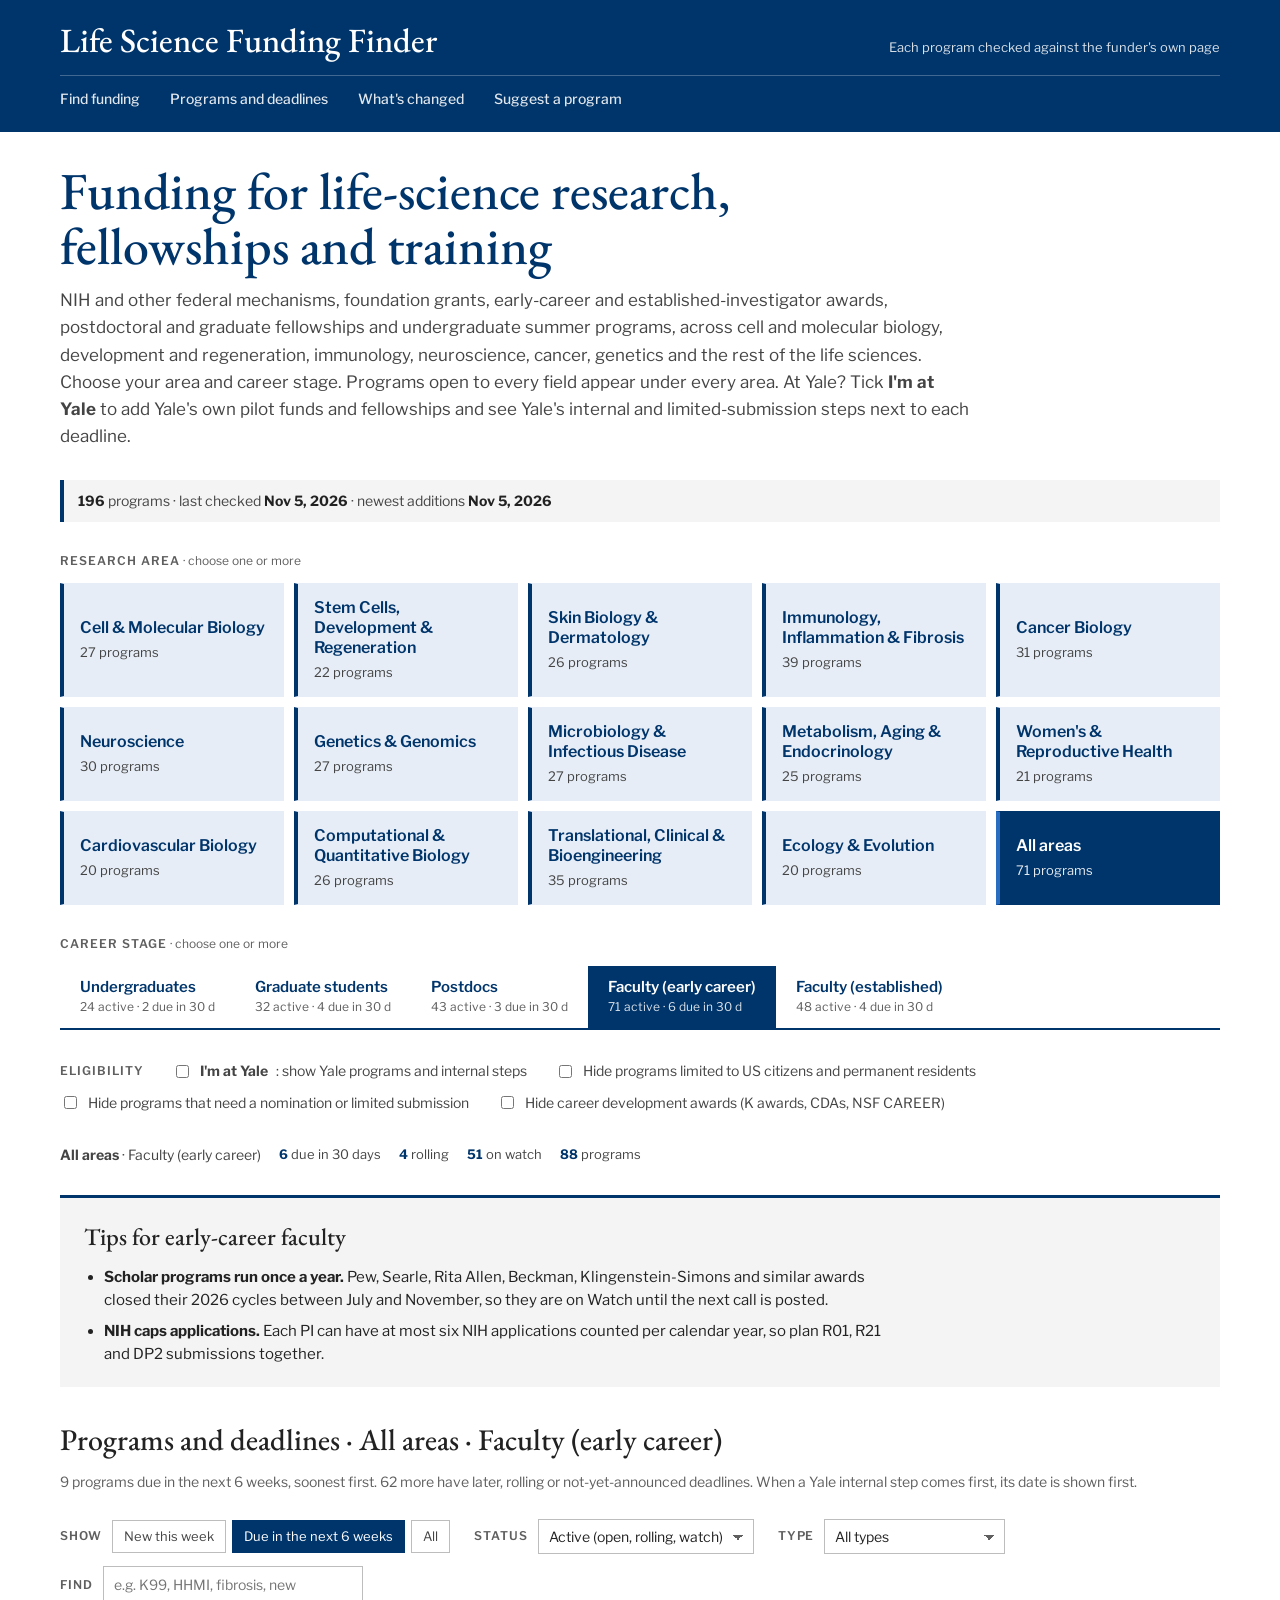
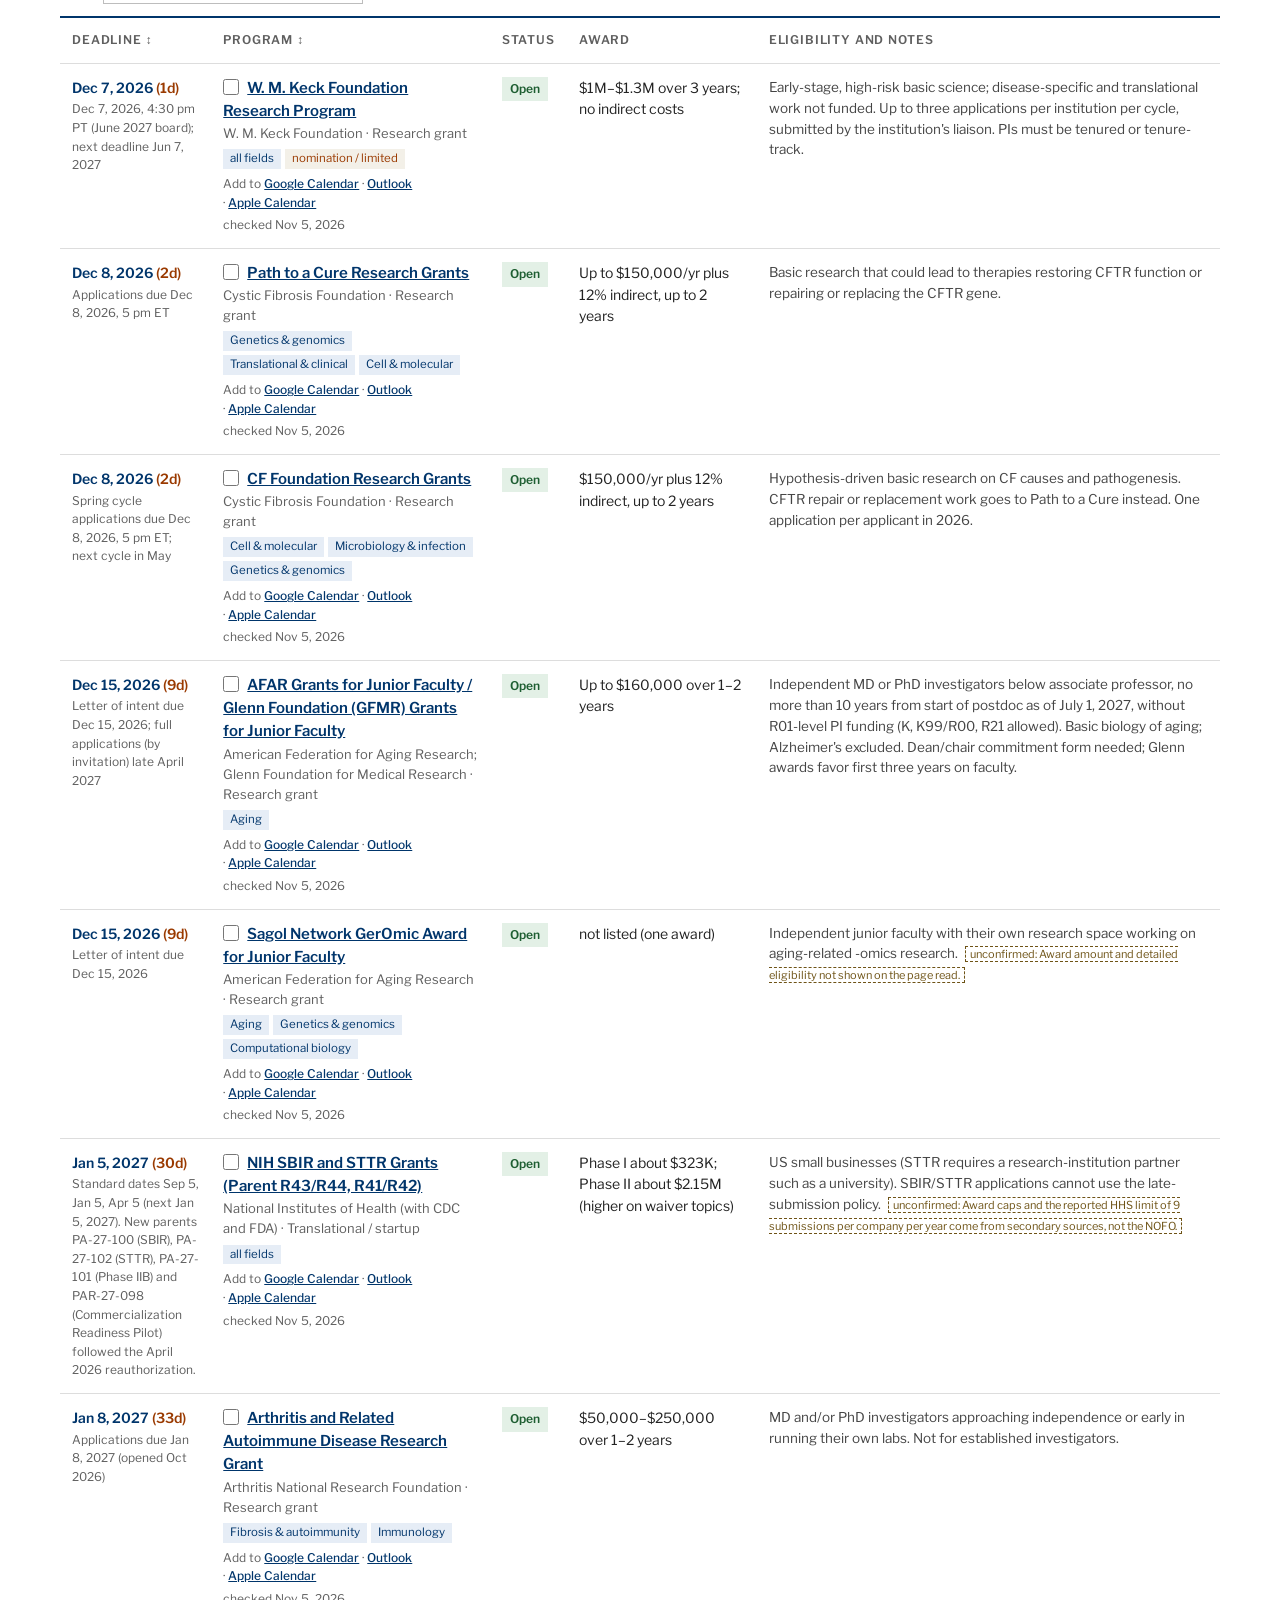
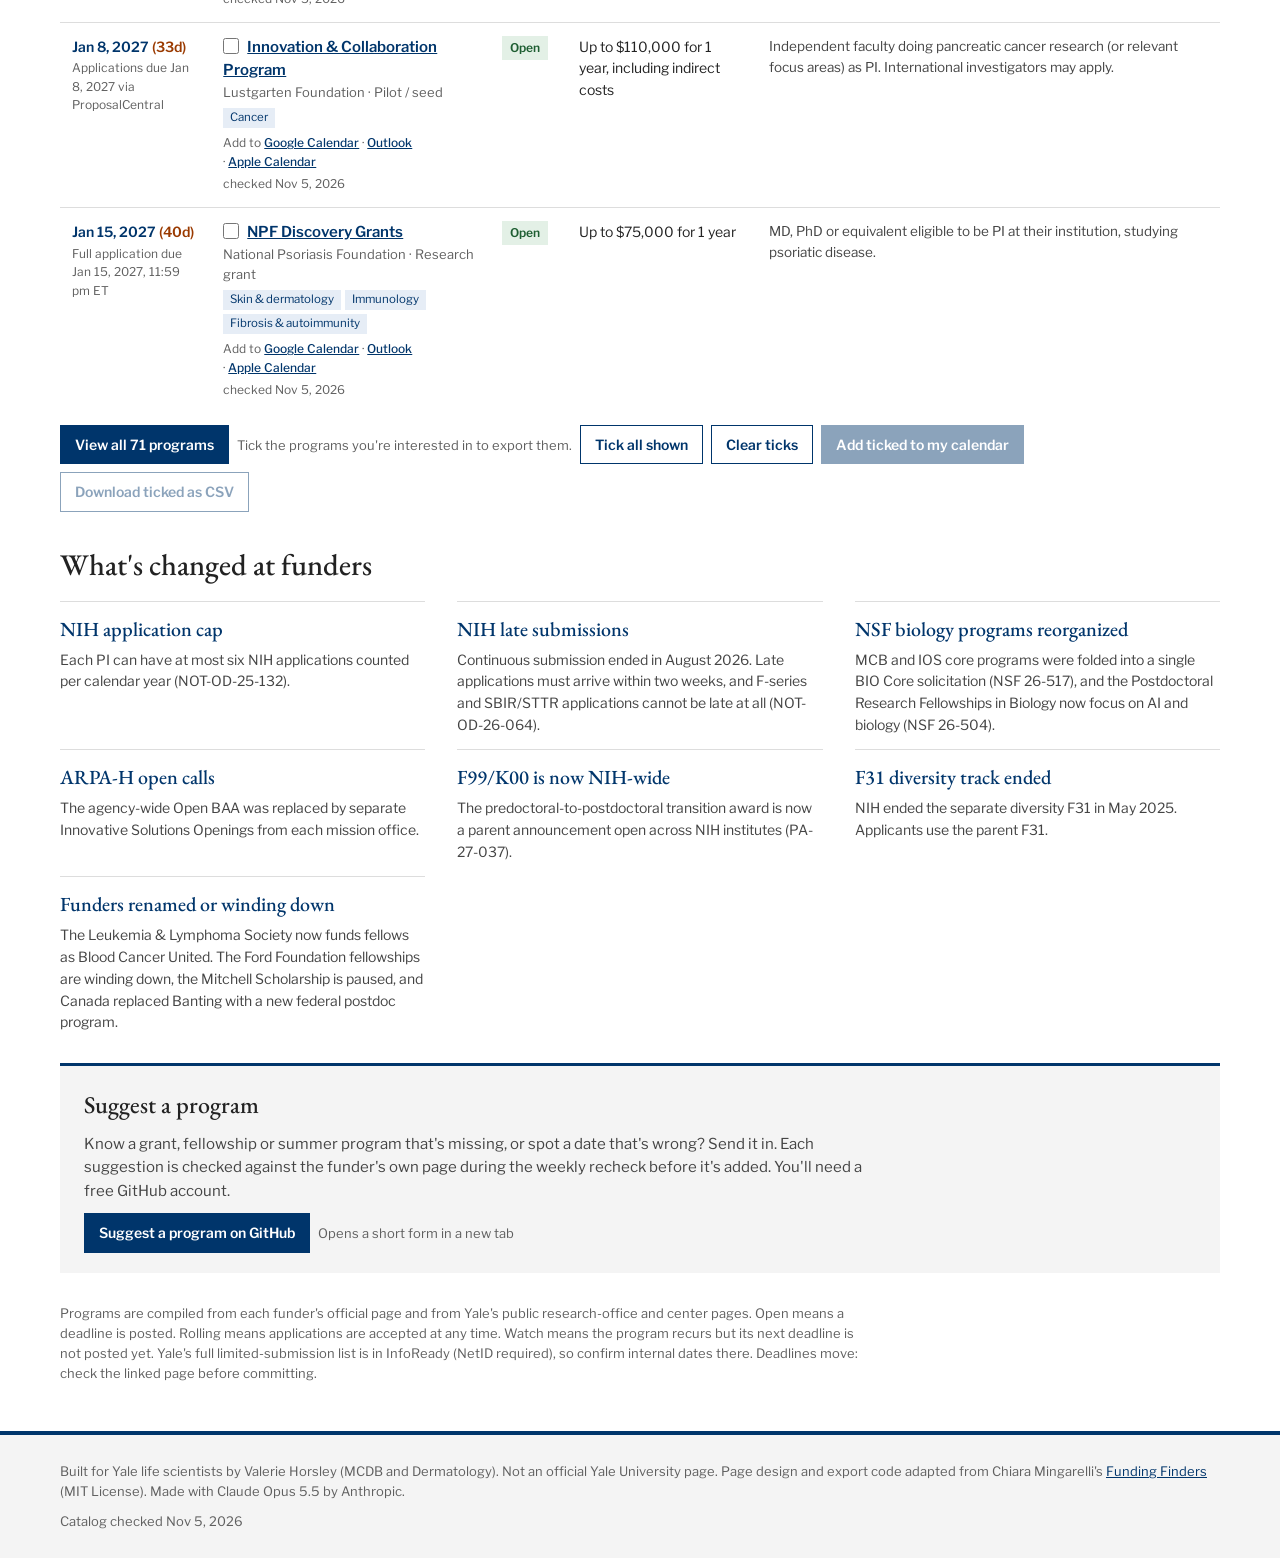
==== commit 91fd05ca: "Add "Hide career development awards" filter Tags 14 programs as career development awards (cd: true)" ====
--- a/index.html
+++ b/index.html
@@ -227,6 +227,7 @@
     <label><input type="checkbox" id="atYale"> <b>I'm at Yale</b>: show Yale programs and internal steps</label>
     <label><input type="checkbox" id="noUS"> Hide programs limited to US citizens and permanent residents</label>
     <label><input type="checkbox" id="noNom"> Hide programs that need a nomination or limited submission</label>
+    <label><input type="checkbox" id="noCD"> Hide career development awards (K awards, CDAs, NSF CAREER)</label>
   </div>
 
   <div class="context" id="context"></div>
@@ -273,7 +274,7 @@
 <div class="site-foot"><div class="site-foot-in"><span>Built for Yale life scientists by Valerie Horsley (MCDB and Dermatology). Not an official Yale University page. Page design and export code adapted from Chiara Mingarelli's <a href="https://github.com/ChiaraMingarelli/funding-finders">Funding Finders</a> (MIT License). Made with Claude Opus 5.5 by Anthropic.</span><span id="footDate"></span></div></div>
 
 <!-- SNAPSHOT:START -->
-<script id="snapshot" type="application/json">{"programs":[{"id":"aauw-american-doctoral-fellowship","n":"AAUW American Doctoral Fellowship","f":"American Association of University Women","c":"Graduate fellowship","s":"watch","dt":"2027-28 application closed Sep 30, 2026; next portal expected to open around Aug 2027","a":"$25,000 stipend","e":"For women pursuing a first doctoral degree, enrolled full time, who will finish on or after Apr 1, 2028. US citizens, nationals, or permanent residents.","u":"https://aauw.org/resources/programs/fellowships-grants/current-opportunities/american/","fields":["all"],"stages":["gr"],"us":true,"nom":false,"added":"2026-11-05","checked":"2026-11-05","d":null},{"id":"acs-mission-boost","n":"ACS Mission Boost Grant","f":"American Cancer Society","c":"Translational / startup","s":"open","d":"2026-12-01","dt":"Due Dec 1, 2026 and Jun 1 each year","a":"Stage I up to $297,000 over 2 years; Stage II up to $545,000 direct over 18 months","e":"Independent full-time faculty at a US institution at any career stage, moving cancer research toward a product or clinical use. Stage II requires a Stage I award.","u":"https://www.cancer.org/research/we-fund-cancer-research/apply-research-grant/grant-types/mission-boost-grants.html","fields":["cancer","trans"],"stages":["tt","ten"],"us":false,"nom":false,"added":"2026-11-05","checked":"2026-11-05"},{"id":"acs-postdoctoral-fellowship","n":"American Cancer Society Postdoctoral Fellowship","f":"American Cancer Society","c":"Postdoc fellowship","s":"open","d":"2026-12-01","dt":"Deadlines June 1 and Dec 1 each year (next business day if a weekend/holiday)","a":"$66,000/$68,000/$70,000 stipend plus $4,000/yr allowance, up to 3 years","e":"No more than 3 years since terminal doctorate or 3 years of postdoc training at application. US citizens or non-citizens with appropriate visa/immigration status. Cancer research.","u":"https://www.cancer.org/research/we-fund-cancer-research/apply-research-grant/grant-types/postdoctoral-fellowships.html","fields":["cancer"],"stages":["pd"],"us":false,"nom":false,"unv":"Official page lists recurring 'June 1 and December 1' without a year","added":"2026-11-05","checked":"2026-11-05"},{"id":"acs-professor-award","n":"ACS Professor Award","f":"American Cancer Society","c":"Career award","s":"watch","dt":"LOIs accepted Jun 1–Sep 1 each year; full application Dec 1 only if LOI approved. Next LOI window opens Jun 2027","a":"Up to $80,000/yr for 5 years, flexible use","e":"Full professors with 5 to 20 years at that rank and a strong record in cancer research, mentoring and leadership.","u":"https://www.cancer.org/research/we-fund-cancer-research/apply-research-grant/grant-types/research-professor-grants.html","fields":["cancer"],"stages":["ten"],"us":false,"nom":false,"added":"2026-11-05","checked":"2026-11-05","d":null},{"id":"acs-research-scholar-grant","n":"ACS Research Scholar Grants","f":"American Cancer Society","c":"Research grant","s":"open","d":"2026-12-01","dt":"Deadlines June 1 and Dec 1 each year; next is Dec 1, 2026","a":"Up to $215,000/year direct plus 10% indirect, up to 4 years","e":"Independent investigators within 8 years of first independent faculty appointment, at US academic or nonprofit institutions, with no more than one R01-equivalent. Projects must fit an ACS priority area.","u":"https://www.cancer.org/research/we-fund-cancer-research/apply-research-grant/grant-types/research-scholar-grants.html","fields":["cancer"],"stages":["tt"],"us":false,"nom":false,"unv":"Page meta description says $200,000/year; body says $215,000. Citizenship rules not stated on page.","added":"2026-11-05","checked":"2026-11-05"},{"id":"ada-postdoctoral-fellowship","n":"ADA Postdoctoral Fellowship","f":"American Diabetes Association","c":"Postdoc fellowship","s":"watch","dt":"Next call expected Feb 2027 with an end-of-April deadline (2026 cycle due Apr 30, 2026)","a":"Up to $100,588/yr, max $294,084 over 3 years","e":"Doctorate within 5 years and no more than 4 years of postdoc training at submission; US work authorization; US institution. Diabetes research.","u":"https://professional.diabetes.org/content-page/spring-cycle","fields":["metab"],"stages":["pd"],"us":false,"nom":false,"added":"2026-11-05","checked":"2026-11-05","d":null},{"id":"ada-research-grants","n":"ADA Innovative Basic Science / Clinical or Translational Science Awards","f":"American Diabetes Association","c":"Research grant","s":"watch","dt":"2026 cycle closed (LOI Apr 28, full Jun 24, 2026); next call not yet posted","a":"Basic up to $345K over 3 years; clinical/translational up to $600K over 3 years","e":"Full-time independent faculty at a US nonprofit institution, with permission to work in the US (no citizenship requirement). Basic awards must address diabetes etiology or complications.","u":"https://professional.diabetes.org/research-grants/current-funding-opportunities-type-1-diabetes-rfa","fields":["metab"],"stages":["tt","ten"],"us":false,"nom":false,"added":"2026-11-05","checked":"2026-11-05","d":null},{"id":"afar-gfmr-discovery-award","n":"Glenn Foundation for Medical Research Discovery Award","f":"AFAR / Glenn Foundation for Medical Research","c":"Research grant","s":"watch","dt":"2026 LOI deadline has passed; next cycle not posted","a":"$555,000 over 3 years (2 awards)","e":"Full-time assistant professor or higher working on the basic biology of aging. Investigators new to aging research are welcome.","u":"https://www.afar.org/funding-opportunities","fields":["aging"],"stages":["tt","ten"],"us":false,"nom":false,"added":"2026-11-05","checked":"2026-11-05","d":null},{"id":"afar-gfmr-junior-faculty","n":"AFAR Grants for Junior Faculty / Glenn Foundation (GFMR) Grants for Junior Faculty","f":"American Federation for Aging Research; Glenn Foundation for Medical Research","c":"Research grant","s":"open","d":"2026-12-15","dt":"Letter of intent due Dec 15, 2026; full applications (by invitation) late April 2027","a":"Up to $160,000 over 1–2 years","e":"Independent MD or PhD investigators below associate professor, no more than 10 years from start of postdoc as of July 1, 2027, without R01-level PI funding (K, K99/R00, R21 allowed). Basic biology of aging; Alzheimer's excluded. Dean/chair commitment form needed; Glenn awards favor first three years on faculty.","u":"https://www.afar.org/grants/afar-research-grants-1","fields":["aging"],"stages":["tt"],"us":false,"nom":false,"added":"2026-11-05","checked":"2026-11-05"},{"id":"afar-sagol-geromic","n":"Sagol Network GerOmic Award for Junior Faculty","f":"American Federation for Aging Research","c":"Research grant","s":"open","d":"2026-12-15","dt":"Letter of intent due Dec 15, 2026","a":"not listed (one award)","e":"Independent junior faculty with their own research space working on aging-related -omics research.","u":"https://www.afar.org/funding-opportunities","fields":["aging","gen","comp"],"stages":["tt"],"us":false,"nom":false,"unv":"Award amount and detailed eligibility not shown on the page read.","added":"2026-11-05","checked":"2026-11-05"},{"id":"aha-career-development-award","n":"AHA Career Development Award","f":"American Heart Association","c":"Career award","s":"open","d":"2026-12-01","dt":"Proposals due Dec 1, 2026, 3 p.m. Central (ProposalCentral opened Oct 1); awards start Apr 1, 2027.","a":"$77,000/yr including 10% indirects, 3 years ($231,000)","e":"Faculty up to assistant professor within 6 years of first faculty appointment (postdocs may apply if appointed by start). Citizens, permanent residents and several visa types (e.g., H-1B, O-1). Must be an AHA Professional Member; K99/R00 and R01 holders not eligible. Cardiovascular and brain health research.","u":"https://professional.heart.org/en/research-programs/aha-funding-opportunities/career-development-award","fields":["cardio","neuro"],"stages":["pd","tt"],"us":false,"nom":false,"unv":"AHA program web page failed to load; details taken from AHA's own 2027 CDA RFP PDF on professional.heart.org.","added":"2026-11-05","checked":"2026-11-05"},{"id":"aha-postdoctoral-fellowship","n":"AHA Postdoctoral Fellowship","f":"American Heart Association","c":"Postdoc fellowship","s":"watch","dt":"Next deadline expected around early Aug 2027 (2027 award proposals were due Aug 5, 2026)","a":"Stipend $63,480-$77,076/yr (by experience) plus $12,200 health insurance and $3,000/yr project support; 1-2 years","e":"Within 5 years of doctorate, no faculty rank, at a US nonprofit; qualifying immigration status (citizen, permanent resident or certain visas). Must be an AHA Professional Member. Cardiovascular and brain health.","u":"https://professional.heart.org/en/research-programs/application-information/postdoctoral-fellowship","fields":["cardio","neuro","metab"],"stages":["pd"],"us":false,"nom":false,"added":"2026-11-05","checked":"2026-11-05","d":null},{"id":"alz-aarfa","n":"Alzheimer's Association Research Fellowship (AARFA)","f":"Alzheimer's Association","c":"Postdoc fellowship","s":"watch","dt":"Next LOI expected mid-2027 (last cycle LOI Aug 14, 2026; full app Oct 20, 2026)","a":"Up to $200,000 total ($180,000 research plus $20,000 dissemination)","e":"Within 10 years of terminal degree at LOI. Alzheimer's disease and dementia research.","u":"https://www.alz.org/research/for_researchers/grants/types-of-grants/aarfa","fields":["neuro","aging"],"stages":["pd"],"us":false,"nom":false,"added":"2026-11-05","checked":"2026-11-05","d":null},{"id":"alz-zenith-fellows","n":"Zenith Fellows Award","f":"Alzheimer's Association","c":"Research grant","s":"open","d":"2026-12-01","dt":"LOI due Dec 1, 2026 (Dec 3 for ISTAART members); invited full application Mar 30, 2027","a":"Up to $450,000 over 2–3 years","e":"Associate professor or above with major multi-year grants as PI and an independent lab in Alzheimer's/dementia research. Open to US and international researchers; no clinical trials.","u":"https://www.alz.org/research/for_researchers/grants/types-of-grants/the_zenith_fellows_award_program_-zenith","fields":["neuro","aging"],"stages":["ten"],"us":false,"nom":false,"added":"2026-11-05","checked":"2026-11-05"},{"id":"amgen-scholars-us","n":"Amgen Scholars Program (U.S.)","f":"Amgen Foundation","c":"Undergraduate program","s":"open","d":"2027-02-01","dt":"Summer 2027 applications due Feb 1, 2027 (separate application for each host site)","a":"Varies by host site (housing, food, and travel support); symposium costs covered","e":"Summer research at 14 US host sites, including Yale, for sophomores, juniors, and non-graduating seniors with a GPA of 3.2+ who are interested in a PhD or MD-PhD. US citizens or permanent residents.","u":"https://amgenscholars.com/us-program","fields":["all"],"stages":["ug"],"us":true,"nom":false,"added":"2026-11-05","checked":"2026-11-05"},{"id":"anrf-physician-scientist-postdoc","n":"ANRF Postdoctoral Research Fellowship for Physician-Scientists","f":"Arthritis National Research Foundation","c":"Postdoc fellowship","s":"open","d":"2027-01-08","dt":"Opened Oct 1, 2026; due Jan 8, 2027","a":"$50,000-$250,000 over 1-2 years (range across ANRF grants)","e":"MD or MD/PhD physicians in or recently finishing an ACGME rheumatology fellowship; PhD-only applicants not eligible.","u":"https://curearthritis.org/research-grants/","fields":["fib","imm","trans"],"stages":["pd"],"us":false,"nom":false,"unv":"Fellowship-specific amount not listed","added":"2026-11-05","checked":"2026-11-05"},{"id":"anrf-research-grant","n":"Arthritis and Related Autoimmune Disease Research Grant","f":"Arthritis National Research Foundation","c":"Research grant","s":"open","d":"2027-01-08","dt":"Applications due Jan 8, 2027 (opened Oct 2026)","a":"$50,000–$250,000 over 1–2 years","e":"MD and/or PhD investigators approaching independence or early in running their own labs. Not for established investigators.","u":"https://curearthritis.org/research-grants/","fields":["fib","imm"],"stages":["pd","tt"],"us":false,"nom":false,"added":"2026-11-05","checked":"2026-11-05"},{"id":"arpa-h-mission-office-iso","n":"ARPA-H Mission Office Innovative Solutions Openings (ISOs)","f":"Advanced Research Projects Agency for Health (ARPA-H)","c":"Research grant","s":"rolling","dt":"Rolling. Send a solution summary first; full proposals only after ARPA-H written feedback. Four office ISOs: Health Science Futures (ARPA-H-SOL-24-104), Proactive Health (-106), Resilient Systems (-103), Scalable Solutions (-105). These replaced the agency-wide Open BAA.","a":"not listed; awards are usually other transaction agreements","e":"Universities, companies and other organizations proposing high-risk, transformative health research outside existing ARPA-H programs. Health Science Futures fits basic biomedical work that removes scientific limits.","u":"https://arpa-h.gov/research-and-funding/mission-office-iso","fields":["all"],"stages":["tt","ten"],"us":false,"nom":false,"unv":"ARPA-H page lists no closing dates; the HSF ISO response date of Mar 6, 2029 (Amendment 3) was seen only on a SAM.gov mirror site.","added":"2026-11-05","checked":"2026-11-05","d":null},{"id":"ascb-cell-bio-travel-grants","n":"ASCB Cell Bio Travel and Familycare Grants","f":"American Society for Cell Biology","c":"Training & travel","s":"watch","dt":"2026 applications closed (Cell Bio 2026 is Dec 12-15, San Diego); next round expected around mid-2027","a":"$500 (general, IFCB, Familycare); EMBO option up to EUR 1,350","e":"For ASCB members attending the annual Cell Bio meeting; EMBO and IFCB options are for trainees outside the US. One grant per applicant.","u":"https://www.ascb.org/grants-awards/travel-grants/","fields":["cell"],"stages":["gr","pd"],"us":false,"nom":false,"added":"2026-11-05","checked":"2026-11-05","d":null},{"id":"bcu-cdp-fellow","n":"Career Development Program: Fellow (formerly LLS)","f":"Blood Cancer United (formerly The Leukemia & Lymphoma Society)","c":"Postdoc fellowship","s":"watch","dt":"Annual cycle; last cycle had eligibility Oct 17, LOI Nov 1, full application Nov 15, 2025","a":"Up to $70,000/yr for 3 years (min. $65,000/yr salary) plus up to $3,600/yr childcare","e":"Postdocs with 3 years or less of postdoctoral training at award start. Research must be directly relevant to blood cancers.","u":"https://bloodcancerunited.org/research/grants/career-development-program-cdp","fields":["cancer"],"stages":["pd"],"us":false,"nom":false,"unv":"2026-2027 cycle dates not posted on official page as of Nov 5, 2026; usual timing (Oct-Nov) may already have passed","added":"2026-11-05","checked":"2026-11-05","d":null},{"id":"bcu-cdp-special-fellow","n":"Career Development Program: Special Fellow (formerly LLS)","f":"Blood Cancer United (formerly The Leukemia & Lymphoma Society)","c":"Postdoc fellowship","s":"watch","dt":"Annual cycle; last cycle had eligibility Oct 17, LOI Nov 1, full application Nov 15, 2025","a":"Up to $75,000/yr for 2-3 years (min. $70,000/yr salary) plus up to $3,600/yr childcare","e":"Postdocs or instructors with 3-5 years of postdoctoral training at award start, still in a mentored blood cancer research position.","u":"https://bloodcancerunited.org/research/grants/career-development-program-cdp","fields":["cancer"],"stages":["pd"],"us":false,"nom":false,"unv":"2026-2027 cycle dates not posted on official page as of Nov 5, 2026","added":"2026-11-05","checked":"2026-11-05","d":null},{"id":"beckman-postdoctoral-fellows","n":"Arnold O. Beckman Postdoctoral Fellowship","f":"Arnold and Mabel Beckman Foundation","c":"Postdoc fellowship","s":"watch","dt":"Portal usually opens June-September; 2027 deadline not posted","a":"$224,000 over 2 years; optional third year $118,000; instrumentation fellows up to $200,000 extra","e":"Chemical sciences or chemical instrumentation (incl. chemical biology). PhD students finishing by May 1, 2027 or postdocs with 18 months or less of postdoc work. US citizens, permanent residents and DACA only.","u":"https://www.beckman-foundation.org/programs/beckman-postdoctoral-fellows/","fields":["struct","bioeng"],"stages":["gr","pd"],"us":true,"nom":false,"added":"2026-11-05","checked":"2026-11-05","d":null},{"id":"beckman-young-investigators","n":"Beckman Young Investigator Program","f":"Arnold and Mabel Beckman Foundation","c":"Career award","s":"watch","dt":"LOI portal generally open June–August each year; exact 2027 LOI date not posted","a":"About $600,000 over 4 years; no indirect costs","e":"Tenure-track faculty within the first four years (2027 program: start after 1/1/2022 and by 7/31/2026), no more than 10 years past terminal degree, and at most $225,000/year in direct external funding. Needs endorsements from the chief academic officer and dean; US citizenship or permanent residency required by interview. No clinical research or single-target drug discovery.","u":"https://beckman-foundation.org/programs/beckman-young-investigator/","fields":["cell","struct","bioeng","comp","neuro","gen"],"stages":["tt"],"us":true,"nom":false,"unv":"Exact LOI deadline for the next cycle not posted.","added":"2026-11-05","checked":"2026-11-05","d":null},{"id":"blavatnik-national-awards","n":"Blavatnik National Awards for Young Scientists","f":"Blavatnik Family Foundation / New York Academy of Sciences","c":"Prize","s":"open","d":"2026-12-02","dt":"Institutional nominations close Dec 2, 2026; letters of support due Dec 16, 2026","a":"$250,000 laureate; $15,000 per finalist","e":"Faculty PIs at invited US institutions born in 1985 or later. Institutions may nominate up to three people (one per category); no self-nominations.","u":"https://www.nyas.org/2027-national-nomination-flyer/","fields":["all"],"stages":["tt","ten"],"us":false,"nom":true,"added":"2026-11-05","checked":"2026-11-05"},{"id":"breakthrough-t1d-advanced-postdoc","n":"Breakthrough T1D Advanced Postdoctoral Fellowship","f":"Breakthrough T1D (formerly JDRF)","c":"Postdoc fellowship","s":"watch","dt":"Next deadline expected early July 2027 (FY27 deadline was July 2, 2026)","a":"not listed","e":"Senior postdocs moving toward independence in type 1 diabetes research.","u":"https://breakthrought1d.org.uk/about-breakthrough-t1d-uk-and-our-impact/our-research/information-for-researchers/current-research-funding-opportunities/international-breakthrough-t1d-funding-opportunities/","fields":["metab","imm"],"stages":["pd"],"us":false,"nom":false,"unv":"Eligibility and amount not confirmed on official page","added":"2026-11-05","checked":"2026-11-05","d":null},{"id":"breakthrough-t1d-postdoc","n":"Breakthrough T1D Postdoctoral Fellowship","f":"Breakthrough T1D (formerly JDRF)","c":"Postdoc fellowship","s":"watch","dt":"Next deadline expected early July 2027 (FY27 deadline was July 2, 2026)","a":"Stipend by experience plus $5,500/yr research allowance","e":"Doctorate no more than 5 years before application; not in residency. Type 1 diabetes research.","u":"https://www.breakthrought1d.org/wp-content/uploads/2026/04/FY27-PDF-RFA.pdf","fields":["metab","imm"],"stages":["pd"],"us":false,"nom":false,"added":"2026-11-05","checked":"2026-11-05","d":null},{"id":"brf-seed-grant","n":"Brain Research Foundation Seed Grant","f":"Brain Research Foundation","c":"Pilot / seed","s":"watch","dt":"2027 cycle LOI closed Nov 3, 2026 (full applications by invitation due Mar 4, 2027); next LOI expected around Nov 2027","a":"Up to $100,000 direct over 2 years; no indirect costs","e":"Full-time assistant professors (first priority) or associate professors starting a new direction, at invited US institutions. One LOI per institution, with institutional signature.","u":"https://www.thebrf.org/wp-content/uploads/2026/08/2027-SG-Guidelines.pdf","fields":["neuro"],"stages":["tt"],"us":false,"nom":true,"yale":{"d":null,"t":"Yale may submit one LOI; internal selection via InfoReady.","u":"https://research-support.yale.edu/office-of-sponsored-projects/funding/limited-submissions"},"unv":"Next-cycle dates not posted.","added":"2026-11-05","checked":"2026-11-05","d":null},{"id":"brightfocus-adr-postdoc","n":"BrightFocus Alzheimer's Disease Research Postdoctoral Fellowship","f":"BrightFocus Foundation","c":"Postdoc fellowship","s":"watch","dt":"Next deadline expected Sept 2027 (FY27 proposals due Sept 1, 2026; no LOI)","a":"$200,000 over 2 years","e":"Within 5 years of degree; mentored training in an established lab. Open to US and international researchers.","u":"https://www.brightfocus.org/about/for-scientists/apply-for-a-research-grant/alzheimers-disease-research-request-for-proposals/","fields":["neuro","aging"],"stages":["pd"],"us":false,"nom":false,"added":"2026-11-05","checked":"2026-11-05","d":null},{"id":"brightfocus-adr-standard","n":"Alzheimer's Disease Research Standard Award","f":"BrightFocus Foundation","c":"Research grant","s":"watch","dt":"FY27 cycle closed Sep 1, 2026; next RFP expected to open around Jun 2027","a":"$300,000 over up to 3 years","e":"Independent Investigator track is open to people from outside the Alzheimer's field and to those without an R01 on the same topic. US and international applicants.","u":"https://www.brightfocus.org/about/for-scientists/apply-for-a-research-grant/alzheimers-disease-research-request-for-proposals/","fields":["neuro","aging"],"stages":["tt","ten"],"us":false,"nom":false,"added":"2026-11-05","checked":"2026-11-05","d":null},{"id":"brightfocus-mdr-standard","n":"Macular Degeneration Research Standard Award","f":"BrightFocus Foundation","c":"Research grant","s":"watch","dt":"Current cycle: invited full proposals due Dec 10, 2026; next open call not posted","a":"$300,000 over up to 2 years","e":"Investigators more than 10 years past their terminal degree working on age-related macular degeneration. US and international applicants.","u":"https://www.brightfocus.org/about/for-scientists/apply-for-a-research-grant/macular-degeneration-research-request-for-proposals/","fields":["neuro","aging"],"stages":["ten"],"us":false,"nom":false,"added":"2026-11-05","checked":"2026-11-05","d":null},{"id":"bt1d-islet-stress-cell-loss","n":"Mitigating Stress-related Cell Loss in Islet Replacement Therapy","f":"Breakthrough T1D","c":"Research grant","s":"open","d":"2026-11-19","dt":"Letter of intent due Nov 19, 2026","a":"not listed","e":"Targeted call on protecting transplanted islet or stem-cell-derived beta cells from stress-induced loss.","u":"https://www.breakthrought1d.org/explore-research/funding-opportunities/","fields":["metab","stem","trans"],"stages":["tt","ten"],"us":false,"nom":false,"unv":"Award size and detailed eligibility are in the call document, which was not reviewed.","added":"2026-11-05","checked":"2026-11-05"},{"id":"bt1d-project-concepts","n":"Project Concepts (Strategic Research Agreements)","f":"Breakthrough T1D","c":"Research grant","s":"open","d":"2027-05-06","dt":"Semi-annual; Round 2 letters of intent due May 6, 2027 (Round 1 closed Nov 5, 2026)","a":"not listed","e":"Concepts must fit Breakthrough T1D's current research strategy. Open to academic investigators worldwide.","u":"https://www.breakthrought1d.org/explore-research/funding-opportunities/","fields":["metab","imm","trans"],"stages":["tt","ten"],"us":false,"nom":false,"added":"2026-11-05","checked":"2026-11-05"},{"id":"bwf-casi","n":"BWF Career Awards at the Scientific Interface (CASI)","f":"Burroughs Wellcome Fund","c":"Career award","s":"watch","dt":"Next LOI expected mid-Aug 2027 (2027 cycle LOI was Aug 14, 2026; invited full applications due Jan 11, 2027)","a":"$560,000 over 5 years (postdoc to early faculty)","e":"12-60 months of postdoctoral experience; physical/computational/engineering scientists working on biology. US/Canadian citizens, permanent residents, and temporary residents with valid visas.","u":"https://www.bwfund.org/grants/interfaces-in-science/career-awards-at-the-scientific-interface/","fields":["comp","bioeng"],"stages":["pd"],"us":false,"nom":false,"added":"2026-11-05","checked":"2026-11-05","d":null},{"id":"bwf-path","n":"BWF Investigators in the Pathogenesis of Infectious Disease (PATH)","f":"Burroughs Wellcome Fund","c":"Career award","s":"watch","dt":"2027 cycle: LOIs closed Jul 16, 2026; invited full proposals due Nov 12, 2026. Next LOI expected around Jul 2027.","a":"$505,000 over 5 years","e":"Assistant professors with at least 3 years in rank (not associate professors) in the US or Canada; citizens, residents and several visa holders. Research on host-pathogen interplay in infectious disease.","u":"https://www.bwfund.org/grants/infectious-diseases/investigators-in-the-pathogenesis-of-infectious-disease/","fields":["micro","imm"],"stages":["tt"],"us":false,"nom":false,"added":"2026-11-05","checked":"2026-11-05","d":null},{"id":"cdmrp-lrp","n":"Lupus Research Program (LRP)","f":"U.S. Department of Defense, CDMRP","c":"Research grant","s":"watch","dt":"FY26 cycle closed (Idea Award pre-application Jul 29, full Aug 19, 2026). FY27 not yet announced.","a":"FY26 Idea Award up to $300,000 over 2 years (about 5 awards; FY26 program: $10M)","e":"Independent investigators or mentored postdocs with a terminal degree at eligible organizations worldwide; no citizenship limit. One Idea Award application per PI.","u":"https://cdmrp.health.mil/lrp/default","fields":["fib","imm"],"stages":["pd","tt","ten"],"us":false,"nom":false,"added":"2026-11-05","checked":"2026-11-05","d":null},{"id":"cdmrp-prcrp","n":"Peer Reviewed Cancer Research Program (PRCRP)","f":"U.S. Department of Defense, CDMRP","c":"Research grant","s":"watch","dt":"FY26 cycle closed (Idea Award pre-application Jun 26, full Oct 5, 2026). FY27 not yet announced.","a":"Varies; FY26 Idea Award up to $600,000 over 2 years, with an Early Career Investigator option (FY26 program: $165M)","e":"Independent investigators at eligible organizations worldwide. Limited to listed cancer topics; FY26 excluded melanoma and breast, kidney, lung, pancreas, prostate and ovarian cancers.","u":"https://cdmrp.health.mil/prcrp/default","fields":["cancer","trans"],"stages":["tt","ten"],"us":false,"nom":false,"added":"2026-11-05","checked":"2026-11-05","d":null},{"id":"cdmrp-prmrp","n":"Peer Reviewed Medical Research Program (PRMRP)","f":"U.S. Department of Defense, CDMRP","c":"Research grant","s":"watch","dt":"FY26 cycle closed (e.g., Discovery Award pre-application Jul 16, full Jul 30, 2026). No FY27 announcement posted as of Oct 28, 2026; expect pre-announcements in spring-summer 2027 if funded.","a":"Varies by mechanism; FY26 Discovery Award up to $385,000 over 2 years (FY26 program: $370M)","e":"Investigators at any career level at eligible organizations worldwide, no citizenship limit. Must fit a congressionally named topic; FY26 topics included scleroderma, eczema, pulmonary fibrosis, sarcoidosis and other autoimmune conditions. Lupus and wound healing were not FY26 PRMRP topics.","u":"https://cdmrp.health.mil/prmrp/default","fields":["trans","fib","imm","derm"],"stages":["pd","tt","ten"],"us":false,"nom":false,"added":"2026-11-05","checked":"2026-11-05","d":null},{"id":"cff-clinical-pilot-feasibility","n":"Clinical Pilot and Feasibility Award","f":"Cystic Fibrosis Foundation","c":"Pilot / seed","s":"open","d":"2027-03-31","dt":"Fall 2027 cycle: LOI Mar 31, 2027; full application Aug 18, 2027 (Spring 2027 LOI closed Oct 1, 2026)","a":"Up to $80K/yr single-center or $150K/yr multi-center, plus 12% indirect, up to 2 years","e":"Independent investigators doing human-subjects CF research to gather preliminary data for larger trials. Industry-sponsored projects not eligible.","u":"https://www.cff.org/researchers/clinical-pilot-and-feasibility-award","fields":["trans"],"stages":["tt","ten"],"us":false,"nom":false,"added":"2026-11-05","checked":"2026-11-05"},{"id":"cff-clinical-research-award","n":"Clinical Research Award","f":"Cystic Fibrosis Foundation","c":"Research grant","s":"watch","dt":"Spring 2027 LOI closed Oct 1, 2026; fall cycle LOI is in March","a":"Up to $150K/yr single-center or $350K/yr multi-center, plus 12% indirect, up to 3 years","e":"Independent investigators doing investigator-initiated clinical, translational or epidemiologic CF research. Must show access to CF patients.","u":"https://www.cff.org/researchers/clinical-research-award","fields":["trans"],"stages":["tt","ten"],"us":false,"nom":false,"unv":"Exact Fall 2027 LOI date not shown on the award page; the related pilot award lists Mar 31, 2027.","added":"2026-11-05","checked":"2026-11-05","d":null},{"id":"cff-nih-r01-unfunded","n":"CFF/NIH R01-Unfunded Award","f":"Cystic Fibrosis Foundation","c":"Research grant","s":"open","d":"2026-11-30","dt":"Rolling until Nov 30, 2026, 5 pm ET","a":"Up to $125,000 for 1 year, direct costs only","e":"Bridge funding for a CF-relevant R01 (or equivalent) that scored 1–45 but was not funded and can be resubmitted within a year.","u":"https://www.cff.org/researchers/cffnih-r01-unfunded-award","fields":["all"],"stages":["tt","ten"],"us":false,"nom":false,"added":"2026-11-05","checked":"2026-11-05"},{"id":"cff-ptac-research-grants","n":"Path to a Cure Research Grants","f":"Cystic Fibrosis Foundation","c":"Research grant","s":"open","d":"2026-12-08","dt":"Applications due Dec 8, 2026, 5 pm ET","a":"Up to $150,000/yr plus 12% indirect, up to 2 years","e":"Basic research that could lead to therapies restoring CFTR function or repairing or replacing the CFTR gene.","u":"https://www.cff.org/researchers/path-cure-academic-programs","fields":["gen","trans","cell"],"stages":["tt","ten"],"us":false,"nom":false,"added":"2026-11-05","checked":"2026-11-05"},{"id":"cff-research-grants","n":"CF Foundation Research Grants","f":"Cystic Fibrosis Foundation","c":"Research grant","s":"open","d":"2026-12-08","dt":"Spring cycle applications due Dec 8, 2026, 5 pm ET; next cycle in May","a":"$150,000/yr plus 12% indirect, up to 2 years","e":"Hypothesis-driven basic research on CF causes and pathogenesis. CFTR repair or replacement work goes to Path to a Cure instead. One application per applicant in 2026.","u":"https://www.cff.org/researchers/research-grants","fields":["cell","micro","gen"],"stages":["tt","ten"],"us":false,"nom":false,"added":"2026-11-05","checked":"2026-11-05"},{"id":"churchill-scholarship","n":"Churchill Scholarship","f":"Winston Churchill Foundation of the United States","c":"Graduate fellowship","s":"watch","dt":"Nomination deadline was Nov 2, 2026 (closed); next expected around early Nov 2027","a":"Over $80,000 (tuition, travel, visa, stipend), plus an optional $4,000 research grant","e":"One year of STEM MPhil/MASt study at Cambridge for US citizens who are seniors or recent graduates (within 12 months) of a participating institution. Each school nominates up to 2 applicants.","u":"https://www.churchillscholarship.org/the-scholarship","fields":["all"],"stages":["ug"],"us":true,"nom":true,"unv":"Did not confirm that Yale is on the participating-institutions list.","added":"2026-11-05","checked":"2026-11-05","d":null},{"id":"cri-irvington-postdoc","n":"CRI Irvington Postdoctoral Fellowship","f":"Cancer Research Institute","c":"Postdoc fellowship","s":"open","d":"2027-03-01","dt":"Due Mar 1, 2027, 11:59 PM ET (deadlines Mar 1 and Sept 1 each year)","a":"$74,000/$76,000/$78,000 stipend over 3 years plus $5,000/yr sponsor allowance","e":"Doctoral degree by activation; ineligible if 5+ years of mentored research experience at activation. No citizenship restrictions. Cancer immunology and immunotherapy.","u":"https://www.cancerresearch.org/cri-irvington-postdoctoral-fellowship","fields":["imm","cancer"],"stages":["gr","pd"],"us":false,"nom":false,"added":"2026-11-05","checked":"2026-11-05"},{"id":"cshl-urp","n":"Cold Spring Harbor Laboratory Undergraduate Research Program (URP)","f":"Cold Spring Harbor Laboratory","c":"Undergraduate program","s":"open","d":"2027-01-15","dt":"Applications and letters due Jan 15, 2027 at 11:59 pm PST; program runs Jun 7 to Aug 7, 2027","a":"$7,000 stipend plus room and board","e":"For sophomores and juniors returning to college; first-year students only in exceptional cases. Students of any nationality may apply if enrolled full time at a US college (or a partner foreign university).","u":"https://cshl.edu/education/undergraduate-research-program","fields":["all"],"stages":["ug"],"us":false,"nom":false,"added":"2026-11-05","checked":"2026-11-05"},{"id":"czbiohub-ny-investigator","n":"CZ Biohub New York Investigator Program","f":"Chan Zuckerberg Biohub New York","c":"Research grant","s":"watch","dt":"Last call closed Dec 9, 2025; next call not posted","a":"$216,000/yr for 3 years ($648K), renewable 2 more years","e":"Faculty at Columbia, Rockefeller or Yale, focused on immune-system research. Awardees attend twice-monthly investigator meetings.","u":"https://www.czbiohub.org/ny/investigator-program/","fields":["imm","bioeng"],"stages":["tt","ten"],"us":false,"nom":false,"added":"2026-11-05","checked":"2026-11-05","d":null},{"id":"czi-science-rfas","n":"CZI Science Requests for Applications","f":"Chan Zuckerberg Initiative","c":"Research grant","s":"watch","dt":"All listed science RFAs are closed; new topic calls are posted irregularly","a":"Varies by call (recent calls $500K–$1M per project)","e":"Topic-specific calls (e.g., imaging, single-cell biology, synthetic immunology) open to nonprofit institutions worldwide.","u":"https://chanzuckerberg.com/science/science-funding/","fields":["cell","imm","comp","bioeng"],"stages":["tt","ten"],"us":false,"nom":false,"added":"2026-11-05","checked":"2026-11-05","d":null},{"id":"damon-runyon-clinical-investigator","n":"Damon Runyon Clinical Investigator Award","f":"Damon Runyon Cancer Research Foundation","c":"Career award","s":"open","d":"2027-01-19","dt":"Applications due Jan 19, 2027, 4:00 pm ET","a":"$600,000 over 3 years; plus up to $100,000 toward medical school debt","e":"Physician-scientists (MD/DO/MD-PhD) in an independent assistant professor post, within four years of faculty appointment, licensed and board-eligible in the US, without R01-equivalent funding, with 80% research effort and a mentor. Only invited institutions may apply, up to three nominations each.","u":"https://www.damonrunyon.org/for-scientists/application-guidelines/clinical-investigator","fields":["cancer","trans"],"stages":["tt"],"us":false,"nom":true,"yale":{"d":null,"t":"Limited to three nominations per institution; Yale's internal selection step was not found publicly.","u":"https://medicine.yale.edu/cancer/research/funding-opportunities/"},"unv":"Whether Yale is on the invited-institution list was not checked; the page's eligibility cut-off date (July 1, 2023) may not be updated for the 2027 deadline.","added":"2026-11-05","checked":"2026-11-05"},{"id":"damon-runyon-fellowship","n":"Damon Runyon Postdoctoral Fellowship Award","f":"Damon Runyon Cancer Research Foundation","c":"Postdoc fellowship","s":"open","d":"2027-03-15","dt":"Opens Jan 15, 2027 on Proposal Central; due Mar 15, 2027, 4 PM ET (twice yearly; next after that is mid-August)","a":"3-year award (stipend schedule on funder site)","e":"Level 1: degree conferred Sept 15, 2025 to Mar 15, 2027 and joined sponsor lab on or after Mar 15, 2026 (for the March 2027 round). Level 2: board-eligible physician-scientists before first faculty job. Cancer research.","u":"https://www.damonrunyon.org/for-scientists/application-guidelines/fellowship/forms","fields":["cancer"],"stages":["gr","pd"],"us":false,"nom":false,"added":"2026-11-05","checked":"2026-11-05"},{"id":"damon-runyon-quantitative-biology","n":"Damon Runyon Quantitative Biology Fellowship Award","f":"Damon Runyon Cancer Research Foundation","c":"Postdoc fellowship","s":"open","d":"2026-12-01","dt":"Due Dec 1, 2026, 4 PM ET via Proposal Central","a":"$76,000-$80,000/yr stipend plus $2,000/yr expenses for 3 years; up to $100,000 medical loan repayment","e":"Computational/quantitative scientists within 5 years of degree, with one dry-lab and one wet-lab cancer mentor; not more than 24 months in mentors' labs. Non-US citizens must work at a US institution.","u":"https://www.damonrunyon.org/for-scientists/application-guidelines/quantitative","fields":["cancer","comp"],"stages":["pd"],"us":false,"nom":false,"added":"2026-11-05","checked":"2026-11-05"},{"id":"damon-runyon-rachleff-innovation","n":"Damon Runyon-Rachleff Innovation Award","f":"Damon Runyon Cancer Research Foundation","c":"Research grant","s":"watch","dt":"Last deadline was July 1, 2026; next deadline not posted","a":"$400,000 over 2 years; select awardees can get up to 2 more years (up to $800,000)","e":"Tenure-track assistant professors in the first five years of their first tenure-track post (cut-off July 1, 2021 for the 2026 round), plus some senior clinical fellows and distinguished fellows. Non-US citizens at US institutions eligible. Must commit 80% of time to research; no institutional nomination needed.","u":"https://www.damonrunyon.org/for-scientists/application-guidelines/innovation","fields":["cancer"],"stages":["tt","pd"],"us":false,"nom":false,"unv":"2027 deadline not posted.","added":"2026-11-05","checked":"2026-11-05","d":null},{"id":"damon-runyon-st-jude-pediatric-fellowship","n":"Damon Runyon-St. Jude Pediatric Cancer Research Fellowship","f":"Damon Runyon Cancer Research Foundation","c":"Postdoc fellowship","s":"watch","dt":"Next call expected summer 2027 (last cycle opened June 15, due Aug 14, 2026)","a":"3-year fellowship (amount not listed on page)","e":"Pediatric cancer research. Level 1: degree within 3 years; Level 2: physician-scientists within 2 years of clinical fellowship. Cannot apply to this and the main Damon Runyon Fellowship in the same August round.","u":"https://www.damonrunyon.org/for-scientists/application-guidelines/st-jude-fellowship/forms","fields":["cancer"],"stages":["pd"],"us":false,"nom":false,"added":"2026-11-05","checked":"2026-11-05","d":null},{"id":"df-bms-psoriasis","n":"Bristol Myers Squibb Psoriasis Research Award","f":"Dermatology Foundation","c":"Research grant","s":"open","d":"2026-12-01","dt":"Applications due Dec 1, 2026 via the mid-career portal","a":"not listed","e":"Psoriasis research award run through the Dermatology Foundation's mid-career program, in a US dermatology department.","u":"https://dermatologyfoundation.org/rap/","fields":["derm","imm"],"stages":["tt","ten"],"us":false,"nom":false,"unv":"Only the deadline was confirmed on the program overview page; eligibility and amount not reviewed.","added":"2026-11-05","checked":"2026-11-05"},{"id":"df-career-development-awards","n":"Dermatology Foundation Career Development Awards (Research, Physician Scientist and others)","f":"Dermatology Foundation","c":"Career award","s":"watch","dt":"2027 awards were due Oct 15, 2026 (renewals Jan 1, 2027). Next new-application deadline expected mid-Oct 2027.","a":"$75,000/yr salary stipend, 2 years","e":"Junior faculty up to assistant professor with a primary appointment in a US ACGME-approved dermatology department. MD/DO within 12 years and PhD within 8 years of terminal degree. Research CDA is open to PhDs; Physician Scientist CDA needs a US dermatology residency.","u":"https://dermatologyfoundation.org/rap/cda/","fields":["derm"],"stages":["pd","tt"],"us":false,"nom":false,"unv":"Eligibility year limits come from the 2026-cycle applicant instructions; 2027 instructions not checked.","added":"2026-11-05","checked":"2026-11-05","d":null},{"id":"df-dermatologist-investigator-fellowship","n":"Dermatologist Investigator Research Fellowship","f":"Dermatology Foundation","c":"Postdoc fellowship","s":"watch","dt":"Next deadline expected mid-Oct 2027 (2027 awards were due Oct 15, 2026)","a":"$35,000 salary stipend","e":"Early-career dermatologists seeking research training, not faculty; research in a US ACGME-approved dermatology department. Some applicants from other fields moving into skin research may be considered.","u":"https://dermatologyfoundation.org/rap/fellowship/","fields":["derm"],"stages":["pd"],"us":false,"nom":false,"added":"2026-11-05","checked":"2026-11-05","d":null},{"id":"df-pedra-midcareer","n":"DF PeDRA Pediatric Dermatology Mid-Career Research Award","f":"Dermatology Foundation","c":"Research grant","s":"open","d":"2026-12-01","dt":"Applications due Dec 1, 2026","a":"not listed","e":"Mid-career award for pediatric dermatology research in a US dermatology department.","u":"https://dermatologyfoundation.org/rap/","fields":["derm"],"stages":["tt","ten"],"us":false,"nom":false,"unv":"Only the deadline was confirmed on the program overview page; detailed eligibility not reviewed.","added":"2026-11-05","checked":"2026-11-05"},{"id":"df-type2-inflammation-midcareer","n":"Mechanisms of Type 2 Inflammation Mid-Career Award","f":"Dermatology Foundation","c":"Research grant","s":"open","d":"2026-12-01","dt":"Applications due Dec 1, 2026; renewals Jan 1, 2027","a":"not listed","e":"Within 12 years of assistant professor appointment, with a primary appointment in a US dermatology department or division and at least 75% research time. Project must address type 2 inflammation in skin disease.","u":"https://dermatologyfoundation.org/rap/mechanisms-of-type-2-inflammation-mid-career-award/","fields":["derm","imm"],"stages":["tt","ten"],"us":false,"nom":false,"added":"2026-11-05","checked":"2026-11-05"},{"id":"doe-csgf","n":"DOE Computational Science Graduate Fellowship (CSGF)","f":"U.S. Department of Energy (administered by Krell Institute)","c":"Graduate fellowship","s":"open","d":"2027-01-07","dt":"Application due Jan 7, 2027 for the 2027-28 cohort","a":"not listed","e":"For seniors and first-year PhD students (no more than 1 year of full-time grad study) in physical, engineering, computer, math, or life sciences who use high-performance computing. US citizens or permanent residents.","u":"https://krellinst.org/csgf/how-apply","fields":["comp"],"stages":["ug","gr"],"us":true,"nom":false,"added":"2026-11-05","checked":"2026-11-05"},{"id":"embo-postdoctoral-fellowship","n":"EMBO Postdoctoral Fellowships","f":"European Molecular Biology Organization","c":"Postdoc fellowship","s":"open","d":"2027-01-22","dt":"Applications accepted all year; next cut-off Jan 22, 2027, 14:00 CET","a":"Salary/stipend, relocation allowance and child support for up to 2 years","e":"PhD within 2 years of application and at least one first-author paper. Must change country; mobility rules depend on EMBC member and partner countries. Hosted mainly in Europe.","u":"https://www.embo.org/fellowships/postdoctoral-fellowships/","fields":["all"],"stages":["gr","pd"],"us":false,"nom":false,"added":"2026-11-05","checked":"2026-11-05"},{"id":"fulbright-us-student","n":"Fulbright U.S. Student Program","f":"U.S. Department of State","c":"Training & travel","s":"watch","dt":"2027-28 competition opened Mar 31, 2026; national deadline not confirmed; next competition expected to open around spring 2027","a":"not listed","e":"Funds study, research, or teaching abroad for US citizens who are graduating seniors, recent grads, or grad students. Enrolled students usually apply through a campus Fulbright adviser, who sets an earlier deadline.","u":"https://us.fulbrightonline.org/","fields":["all"],"stages":["ug","gr"],"us":true,"nom":false,"unv":"Official Fulbright site could not be fetched; dates come from university advising pages.","added":"2026-11-05","checked":"2026-11-05","d":null},{"id":"gates-cambridge","n":"Gates Cambridge Scholarship","f":"Gates Cambridge Trust","c":"Graduate fellowship","s":"open","d":"2026-12-08","dt":"US citizens living in the US: Oct 14, 2026 round (closed). All other eligible applicants: Dec 8, 2026 or Jan 6, 2027, depending on the course","a":"Full cost of study at Cambridge (amount not listed on timeline page)","e":"Full-time postgraduate study (PhD or master's) at the University of Cambridge for applicants who are not UK citizens. Applicants who are not US citizens, and US citizens living outside the US, use the Dec/Jan round.","u":"https://gatescambridge.org/apply/timeline","fields":["all"],"stages":["ug","gr"],"us":false,"nom":false,"added":"2026-11-05","checked":"2026-11-05"},{"id":"gates-grand-challenges","n":"Grand Challenges (rotating topic calls)","f":"Gates Foundation","c":"Research grant","s":"watch","dt":"Topic-specific calls open and close through the year; none relevant confirmed open now","a":"Varies by call (recent pilots up to $100K–$200K)","e":"Open to academic, nonprofit and for-profit organizations worldwide. Topics are set by each call and focus on global health; many favour teams led from low- and middle-income countries.","u":"https://gcgh.grandchallenges.org/","fields":["micro","repro","trans"],"stages":["tt","ten"],"us":false,"nom":false,"added":"2026-11-05","checked":"2026-11-05","d":null},{"id":"glenn-afar-postdoc-aging","n":"Glenn Foundation for Medical Research Postdoctoral Fellowships in Aging Research","f":"American Federation for Aging Research / Glenn Foundation for Medical Research","c":"Postdoc fellowship","s":"watch","dt":"Next LOI expected late Jan 2027 (last LOI Jan 27, 2026; full application late June)","a":"$80,000 for 1 year","e":"Postdocs (MD/PhD) studying biology of aging; more than 5 years of postdoc training needs justification.","u":"https://www.afar.org/grants/glenn-postdoc","fields":["aging"],"stages":["pd"],"us":false,"nom":false,"unv":"2027 LOI date not yet posted","added":"2026-11-05","checked":"2026-11-05","d":null},{"id":"goldwater-scholarship","n":"Barry Goldwater Scholarship","f":"Barry Goldwater Scholarship and Excellence in Education Foundation","c":"Undergraduate program","s":"open","d":"2027-01-29","dt":"Institutional nominations due the last Friday in January, 5 p.m. Central (Jan 29, 2027). Yale sets an earlier internal deadline.","a":"Up to $7,500/yr for 1-2 years","e":"Sophomores and juniors planning research careers in natural sciences, math or engineering, GPA 3.0+. US citizens, nationals or permanent residents. Students must be nominated by their institution.","u":"https://goldwaterscholarship.gov/","fields":["all"],"stages":["ug"],"us":true,"nom":true,"unv":"Funder's dates page gives the rule (last Friday in January) without a year; Jan 29, 2027 is computed from that rule.","added":"2026-11-05","checked":"2026-11-05"},{"id":"gsa-delill-nasser-award","n":"GSA DeLill Nasser Award for Professional Development in Genetics","f":"Genetics Society of America","c":"Training & travel","s":"watch","dt":"Given twice a year (spring and fall rounds); next deadline not confirmed","a":"About $1,000 (2023 call)","e":"For grad student and postdoc GSA members, to attend conferences, lab courses, or career workshops.","u":"https://genetics-gsa.org/awards/delill-nasser-award-for-professional-development/","fields":["gen"],"stages":["gr","pd"],"us":false,"nom":false,"unv":"Official GSA award page could not be fetched; amount from a 2023 call notice.","added":"2026-11-05","checked":"2026-11-05","d":null},{"id":"hartwell-individual-biomedical-research","n":"Hartwell Individual Biomedical Research Award","f":"The Hartwell Foundation","c":"Research grant","s":"watch","dt":"Annual; institutional nominations went to the Foundation in Sept 2026 for awards in April 2027","a":"$100,000 per year direct for 3 years, plus a $50,000/yr x 2 Hartwell Fellowship for the institution","e":"Early-stage, innovative applied biomedical research that benefits children; recipients are usually junior investigators. US citizens only; nominated by the head of an invited 'Top Ten' center (Yale is one for 2026).","u":"https://thehartwellfoundation.com/Individual_Biomedical_Research_Awards.shtml","fields":["trans","all"],"stages":["tt","ten"],"us":true,"nom":true,"yale":{"d":null,"t":"Yale was named a 2026 Top Ten Center and may nominate three people through an internal competition.","u":"https://thehartwellfoundation.com/2026/2026_Top_Ten.shtml"},"unv":"Whether Yale will be invited again for the 2027 competition is not posted.","added":"2026-11-05","checked":"2026-11-05","d":null},{"id":"helen-hay-whitney-fellowship","n":"Helen Hay Whitney Foundation Research Fellowship","f":"Helen Hay Whitney Foundation","c":"Postdoc fellowship","s":"watch","dt":"Next application expected to open late April 2027 with a mid-June deadline (last cycle due June 15, 2026)","a":"not listed on dates page (3-year fellowship)","e":"PhD within 2 years (MD within 4 years) of the deadline and no more than 1 year of postdoctoral work. Foreign applicants may apply but need a US visa. Basic biomedical research.","u":"https://hhwf.org/important-dates/","fields":["all"],"stages":["gr","pd"],"us":false,"nom":false,"added":"2026-11-05","checked":"2026-11-05","d":null},{"id":"hertz-fellowship","n":"Hertz Fellowship","f":"Fannie and John Hertz Foundation","c":"Graduate fellowship","s":"watch","dt":"2027 application closed Oct 30, 2026; next cycle expected to open around summer/fall 2027","a":"Up to 5 years of support, valued at up to $250,000 (stipend plus tuition equivalent)","e":"For college seniors, gap-year applicants, and first-year grad students heading to a PhD in applied physical or biological sciences, math, or engineering. US citizens or permanent residents.","u":"https://www.hertzfoundation.org/hertz-fellowship/application-help/faq/","fields":["bioeng","comp"],"stages":["ug","gr"],"us":true,"nom":false,"added":"2026-11-05","checked":"2026-11-05","d":null},{"id":"hfsp-cross-disciplinary-fellowship","n":"HFSP Cross-Disciplinary Fellowship","f":"Human Frontier Science Program Organization","c":"Postdoc fellowship","s":"watch","dt":"Next call expected spring 2027 (same timeline as Long-Term Fellowships)","a":"3-year fellowship (amount not confirmed)","e":"For PhDs from non-biology fields (physics, chemistry, math, engineering, CS) who have not worked in life sciences and want to move into biology in a new country.","u":"https://www.hfsp.org/funding/hfsp-funding/postdoctoral-fellowships","fields":["comp","bioeng","all"],"stages":["pd"],"us":false,"nom":false,"unv":"Official hfsp.org page could not be fetched; details confirmed via host-institution notices","added":"2026-11-05","checked":"2026-11-05","d":null},{"id":"hfsp-long-term-fellowship","n":"HFSP Long-Term Fellowship","f":"Human Frontier Science Program Organization","c":"Postdoc fellowship","s":"watch","dt":"Next call expected spring 2027 (2027 fellowships: LOI by May 2026, full proposal Sept 24, 2026)","a":"3-year fellowship (amount not confirmed)","e":"PhD in biology; aimed at researchers moving to a new country for frontier life-science research.","u":"https://www.hfsp.org/funding/hfsp-funding/postdoctoral-fellowships","fields":["all"],"stages":["pd"],"us":false,"nom":false,"unv":"Official hfsp.org page could not be fetched; dates confirmed via host-institution notices","added":"2026-11-05","checked":"2026-11-05","d":null},{"id":"hfsp-research-grants","n":"HFSP Research Grants (Program and Early Career)","f":"Human Frontier Science Program Organization","c":"Research grant","s":"watch","dt":"Award-year 2027 cycle closed (LOI Mar 26, 2026; invited full proposals mid-Sep 2026). Next call expected to open around Mar 2027.","a":"About $300,000/yr (2 members) to $500,000/yr (4 members) per team for 3 years","e":"International teams of 2-4 labs, ideally intercontinental and new collaborators, doing frontier basic life science. Early Career Grants are for teams of researchers early in independent careers; Program Grants have no career limit. At least one member must be from an HFSP member country (US included).","u":"https://www.hfsp.org/funding/hfsp-funding/research-grants","fields":["all"],"stages":["tt","ten"],"us":false,"nom":false,"unv":"hfsp.org could not be loaded; cycle dates and team amounts come from university pages quoting the award-year 2027 call (Univ. of South Bohemia, Univ. of Cape Town). Early Career window not confirmed.","added":"2026-11-05","checked":"2026-11-05","d":null},{"id":"hhmi-cech-fellows","n":"HHMI Cech Fellows","f":"Howard Hughes Medical Institute","c":"Undergraduate program","s":"open","d":"2026-12-17","dt":"Applications open Nov 10, 2026 and close Dec 17, 2026","a":"not listed","e":"New HHMI competition for rising undergraduate juniors and seniors.","u":"https://www.hhmi.org/programs/cech-fellows","fields":["all"],"stages":["ug"],"us":false,"nom":false,"unv":"Dates come from HHMI's press release on EurekAlert; HHMI program page URL and eligibility details not fetched.","added":"2026-11-05","checked":"2026-11-05"},{"id":"hhmi-gilliam-fellows","n":"HHMI Gilliam Fellows Program","f":"Howard Hughes Medical Institute","c":"Graduate fellowship","s":"watch","dt":"2027 competition closed Oct 27, 2026; next call expected to open around Sep 2027","a":"Up to $65,000/yr for up to 3 years ($50K stipend, $5K discretionary, $10K institutional allowance)","e":"Student and PhD adviser apply together; student must be in year 2 or 3 of a biological/biomedical PhD (MD-PhD eligible). The adviser completes a year-long HHMI mentoring course. International students who can be funded by their institution are eligible; the 2027 guide lists no institutional nomination step.","u":"https://www.hhmi.org/programs/gilliam-fellows","fields":["all"],"stages":["gr"],"us":false,"nom":false,"added":"2026-11-05","checked":"2026-11-05","d":null},{"id":"hhmi-hanna-gray-fellows","n":"HHMI Hanna H. Gray Fellows Program","f":"Howard Hughes Medical Institute","c":"Postdoc fellowship","s":"open","d":"2026-12-15","dt":"Application opened Nov 3, 2026; due Dec 15, 2026, 5 PM ET","a":"Postdoc salary plus yearly expense funds for up to 2 years; faculty-phase support as Freeman Hrabowski Scholars (dollar amount not listed on page)","e":"PhD/MD with no more than 7 years of postdoctoral experience as of Dec 15, 2026, in basic biological or biomedical science at an HHMI-eligible institution. Must plan to start a tenure-track job by May 1, 2030. Must be authorized to work in the US (no citizenship requirement).","u":"https://www.hhmi.org/hgf-mpd","fields":["all"],"stages":["pd"],"us":false,"nom":false,"added":"2026-11-05","checked":"2026-11-05"},{"id":"hope-funds-postdoc","n":"Hope Funds for Cancer Research Postdoctoral Fellowship","f":"Hope Funds for Cancer Research","c":"Postdoc fellowship","s":"watch","dt":"Next Step 1 summary expected late Sept 2027 (2026 cycle Step 1 was Sept 24, 2026; invited Step 2 due Jan 25, 2027)","a":"$56,000/$59,000/$62,000 stipend plus $1,500/yr travel over 3 years","e":"Hard-to-treat cancers (e.g., pancreatic, lung, liver, sarcoma, brain, ovarian, rare blood cancers). No more than 2 years in sponsor lab; US nonprofit host; cannot already hold another postdoc fellowship.","u":"https://www.hope-funds.org/grants/eligibility-and-application","fields":["cancer"],"stages":["pd"],"us":false,"nom":false,"added":"2026-11-05","checked":"2026-11-05","d":null},{"id":"isscr-travel-awards","n":"ISSCR Annual Meeting Travel Awards","f":"International Society for Stem Cell Research","c":"Training & travel","s":"watch","dt":"ISSCR 2027 (San Francisco, Jun 15-18, 2027) abstract submission not yet open; travel award consideration is tied to the abstract deadline","a":"not listed","e":"For students and postdocs who submit an abstract to the ISSCR Annual Meeting and opt in to be considered. Can cover travel, lodging, or dependent care.","u":"https://isscr.org/travel-award-fund","fields":["stem"],"stages":["gr","pd"],"us":false,"nom":false,"added":"2026-11-05","checked":"2026-11-05","d":null},{"id":"jane-coffin-childs-fellowship","n":"Jane Coffin Childs Postdoctoral Fellowship","f":"Jane Coffin Childs Memorial Fund for Medical Research","c":"Postdoc fellowship","s":"open","d":"2027-02-01","dt":"Application due Feb 1, 2027, 3 PM EST; decisions mid-May 2027; start July 1, 2027","a":"not listed on dates page (3-year fellowship)","e":"PhD conferred no earlier than Feb 1, 2025 (within 24 months of deadline); candidates may apply before the degree. Any citizenship, but non-US citizens must be sponsored by a US institution. Cancer biology and basic biomedical research.","u":"https://www.jccfund.org/eligibilty-criteria/important-dates-and-documents/","fields":["cancer","cell","gen","struct","imm"],"stages":["gr","pd"],"us":false,"nom":false,"unv":"Stipend amount not shown on the pages checked","added":"2026-11-05","checked":"2026-11-05"},{"id":"jax-nyscf-summer-internship","n":"JAX-NYSCF Summer Science Internship","f":"The Jackson Laboratory and New York Stem Cell Foundation","c":"Undergraduate program","s":"open","d":"2027-03-15","dt":"Applications open Jan 4, 2027 and are due Mar 15, 2027 at 5 pm ET; program runs Jun 7 to Aug 13, 2027","a":"$7,000 stipend plus transit card (non-residential)","e":"For New York City residents who are full-time undergraduates with at least one year done and are 18 or older. Requires US work authorization. Hosted at NYSCF in Manhattan.","u":"https://www.jax.org/education-and-learning/high-school-students-and-undergraduates/nyscf-summer-research-internship","fields":["stem"],"stages":["ug"],"us":false,"nom":false,"added":"2026-11-05","checked":"2026-11-05"},{"id":"jax-summer-student-program","n":"Jackson Laboratory Summer Student Program","f":"The Jackson Laboratory","c":"Undergraduate program","s":"open","d":"2027-01-25","dt":"Applications open Nov 2, 2026 and are due Jan 25, 2027 at 5 pm ET (NSF-ETAP and JAX applications both required)","a":"$7,500 stipend plus room, board, and travel","e":"Undergraduates only (high school seniors no longer accepted). Sites are Bar Harbor, ME (residential) and Farmington, CT (non-residential, near Yale).","u":"https://www.jax.org/ssp","fields":["all"],"stages":["ug"],"us":false,"nom":false,"unv":"Citizenship and class-year rules not shown on pages fetched.","added":"2026-11-05","checked":"2026-11-05"},{"id":"kanders-churchill-scholarship","n":"Kanders Churchill Scholarship (science policy)","f":"Winston Churchill Foundation of the United States","c":"Graduate fellowship","s":"watch","dt":"2026 deadline was Oct 14, 2026 (closed); next expected around Oct 2027","a":"not listed","e":"Funds a science/technology policy master's at Cambridge. Applicants apply directly to Cambridge without a Foundation application.","u":"https://www.churchillscholarship.org/the-scholarship","fields":["all"],"stages":["ug"],"us":true,"nom":false,"unv":"Award and full eligibility not shown on page fetched.","added":"2026-11-05","checked":"2026-11-05","d":null},{"id":"keck-research-program","n":"W. M. Keck Foundation Research Program","f":"W. M. Keck Foundation","c":"Research grant","s":"open","d":"2026-12-07","dt":"Dec 7, 2026, 4:30 pm PT (June 2027 board); next deadline Jun 7, 2027","a":"$1M–$1.3M over 3 years; no indirect costs","e":"Early-stage, high-risk basic science; disease-specific and translational work not funded. Up to three applications per institution per cycle, submitted by the institution's liaison. PIs must be tenured or tenure-track.","u":"https://www.wmkeck.org/research-overview/","fields":["all"],"stages":["tt","ten"],"us":false,"nom":true,"added":"2026-11-05","checked":"2026-11-05"},{"id":"keystone-symposia-scholarships","n":"Keystone Symposia Scholarships","f":"Keystone Symposia","c":"Training & travel","s":"open","d":"2026-11-12","dt":"Each meeting has its own deadline, e.g. Nov 12, 2026 (Tumor and Host Metabolism), Nov 17 (Cardiometabolism; Transposable Elements), Nov 18 (Myeloid Cells), Dec 8 (RNA Regulation), Dec 17 (Epigenetics), Feb 23, 2027 (Whistler meetings)","a":"Up to $1,500 (reimbursed)","e":"For grad students and postdocs within 8 years of a PhD/MD/DVM who attend in person and present a poster. Requires a paid abstract and a mentor letter. One award per meeting year.","u":"https://www.keystonesymposia.org/financial-aid/scholarships","fields":["all"],"stages":["gr","pd"],"us":false,"nom":false,"added":"2026-11-05","checked":"2026-11-05"},{"id":"keystone-ur-trainee-scholarships","n":"Keystone Symposia UR Trainee Scholarships","f":"Keystone Symposia","c":"Training & travel","s":"open","d":"2026-11-12","dt":"Each meeting has its own deadline (same scholarship deadlines as above, e.g. Nov 12, Nov 17, Dec 8, Dec 17, 2026)","a":"Up to $1,200 (reimbursed)","e":"For grad students and postdocs (within 8 years of degree) from underrepresented groups, with disabilities, or from disadvantaged backgrounds. Must present a poster in person. US citizens or permanent residents.","u":"https://keystonesymposia.org/financial-aid/URTS","fields":["all"],"stages":["gr","pd"],"us":true,"nom":false,"unv":"Assumes each meeting's listed scholarship deadline also applies to UR Trainee Scholarships; the UR page itself lists no dates.","added":"2026-11-05","checked":"2026-11-05"},{"id":"klingenstein-simons-neuroscience","n":"Klingenstein-Simons Fellowship Awards in Neuroscience","f":"Esther A. and Joseph Klingenstein Fund and Simons Foundation","c":"Career award","s":"watch","dt":"Recurs annually around Feb 1 (per university listings); 2027 date not confirmed on the funder page","a":"Historically $75,000 per year for 3 years","e":"Early-career tenure-track investigators in basic or clinical neuroscience relevant to neurological and psychiatric disorders, typically within a few years of finishing training.","u":"https://klingenstein.org/esther-a-joseph-klingenstein-fund/neuroscience/applying/","fields":["neuro"],"stages":["tt"],"us":false,"nom":false,"unv":"Funder page could not be retrieved; Feb 1 date and award amount come from university listings and an older Simons Foundation notice. Nomination rules not confirmed.","added":"2026-11-05","checked":"2026-11-05","d":null},{"id":"knight-hennessy-scholars","n":"Knight-Hennessy Scholars","f":"Stanford University","c":"Graduate fellowship","s":"watch","dt":"2027 cohort closed Oct 6, 2026; 2028 cohort application opens summer 2027","a":"Full funding for graduate study at Stanford (details not on deadline page)","e":"Funds any Stanford graduate degree for applicants of any nationality. Applicants must also apply to a Stanford graduate program by that program's deadline or Dec 1.","u":"https://knight-hennessy.stanford.edu/admission/before-you-apply/dates-and-deadlines","fields":["all"],"stages":["ug","gr"],"us":false,"nom":false,"added":"2026-11-05","checked":"2026-11-05","d":null},{"id":"leo-foundation-research-grants","n":"LEO Foundation Research Grants (international call)","f":"LEO Foundation","c":"Research grant","s":"open","d":"2026-11-23","dt":"International call closes Nov 23, 2026, 16:00 CET; a separate Europe-only call follows Jul 30, 2027","a":"not listed","e":"Open to researchers worldwide working on mechanisms or clinical problems of skin disease. Skin cancer research and projects involving companies are not funded; overhead capped at 5%.","u":"https://leo-foundation.org/en/grants-and-awards/research-grants/","fields":["derm"],"stages":["tt","ten"],"us":false,"nom":false,"added":"2026-11-05","checked":"2026-11-05"},{"id":"lra-global-team-science","n":"Global Team Science Award","f":"Lupus Research Alliance","c":"Research grant","s":"watch","dt":"2026 cycle closed (LOI Sep 30, 2025); next RFA not posted","a":"Up to $3M over 3 years","e":"Teams of 3–5 co-PIs from at least 3 institutions; the corresponding co-PI must be associate or full professor. No geographic or citizenship limits.","u":"https://www.lupusresearch.org/for-researchers/funding-opportunities/","fields":["fib","imm"],"stages":["ten"],"us":false,"nom":false,"added":"2026-11-05","checked":"2026-11-05","d":null},{"id":"lra-lupus-innovation-award","n":"Lupus Innovation Award","f":"Lupus Research Alliance","c":"Research grant","s":"watch","dt":"Most recent deadline has passed; next not posted","a":"$300,000 over 2 years","e":"Early-career and established investigators who are new to lupus research.","u":"https://www.lupusresearch.org/for-researchers/funding-opportunities/","fields":["fib","imm"],"stages":["ten","tt"],"us":false,"nom":false,"unv":"Page labels the deadline as '2027 deadline has passed', which may be a labeling error; next date not posted.","added":"2026-11-05","checked":"2026-11-05","d":null},{"id":"lra-lupus-insight-prize","n":"Lupus Insight Prize","f":"Lupus Research Alliance","c":"Prize","s":"watch","dt":"2027 request for nominations is posted; nomination deadline not confirmed","a":"not listed","e":"Nominated prize for an investigator with a new research insight relevant to lupus.","u":"https://www.lupusresearch.org/for-researchers/funding-opportunities/","fields":["fib","imm"],"stages":["tt","ten"],"us":false,"nom":false,"unv":"Nomination deadline is in the 2027 nominations document, which was not reviewed.","added":"2026-11-05","checked":"2026-11-05","d":null},{"id":"lra-rrf-empowering-lupus-investigator","n":"LRA/RRF Empowering Lupus Research Investigator Award","f":"Lupus Research Alliance and Rheumatology Research Foundation","c":"Career award","s":"watch","dt":"Deadline set by Rheumatology Research Foundation; not posted on LRA page","a":"Up to $500,000 over 4 years (3 guaranteed)","e":"Early-career lupus investigators transitioning from postdoctoral training to independence.","u":"https://www.lupusresearch.org/for-researchers/funding-opportunities/","fields":["fib","imm"],"stages":["pd","tt"],"us":false,"nom":false,"unv":"Rheumatology Research Foundation page could not be retrieved; deadline and full eligibility not confirmed.","added":"2026-11-05","checked":"2026-11-05","d":null},{"id":"lsrf-postdoc-fellowship","n":"LSRF Postdoctoral Fellowship","f":"Life Sciences Research Foundation","c":"Postdoc fellowship","s":"watch","dt":"Next call expected summer 2027 (last cycle closed Oct 1, 2026; letters due Nov 1, 2026)","a":"not listed (number of awards depends on fundraising)","e":"Within 5 years of PhD/MD/DVM as of the deadline; can apply before defending. Open to US and non-US citizens; non-US citizens must work in a US lab. Basic life sciences.","u":"https://lsrf.org/apply/","fields":["all"],"stages":["gr","pd"],"us":false,"nom":false,"added":"2026-11-05","checked":"2026-11-05","d":null},{"id":"lurie-prize","n":"Lurie Prize in Biomedical Sciences","f":"Foundation for the NIH","c":"Prize","s":"watch","dt":"Nomination-only; external deadline not confirmed","a":"$100,000","e":"For promising scientists under age 52. Nominations usually go through the dean's office.","u":"https://fnih.org/?p=6492","fields":["all"],"stages":["tt","ten"],"us":false,"nom":true,"yale":{"d":null,"t":"Yale School of Medicine internal nomination deadline listed as May 15 (year not stated)","u":"https://medicine.yale.edu/faculty/academic-professional-development/faculty-development/awards/nominations/"},"unv":"Current-cycle FNIH nomination dates not confirmed.","added":"2026-11-05","checked":"2026-11-05","d":null},{"id":"lustgarten-clinical-accelerator","n":"Robert F. Vizza Clinical Accelerator Initiative","f":"Lustgarten Foundation","c":"Translational / startup","s":"watch","dt":"2026 LOIs closed Nov 2, 2026; next call not posted","a":"not listed","e":"Small, collaborative pancreatic cancer clinical studies with deep translational analysis.","u":"https://lustgarten.org/current-funding-opportunities/","fields":["cancer","trans"],"stages":["tt","ten"],"us":false,"nom":false,"added":"2026-11-05","checked":"2026-11-05","d":null},{"id":"lustgarten-innovation-collaboration","n":"Innovation & Collaboration Program","f":"Lustgarten Foundation","c":"Pilot / seed","s":"open","d":"2027-01-08","dt":"Applications due Jan 8, 2027 via ProposalCentral","a":"Up to $110,000 for 1 year, including indirect costs","e":"Independent faculty doing pancreatic cancer research (or relevant focus areas) as PI. International investigators may apply.","u":"https://lustgarten.org/current-funding-opportunities/","fields":["cancer"],"stages":["tt","ten"],"us":false,"nom":false,"added":"2026-11-05","checked":"2026-11-05"},{"id":"mallinckrodt-foundation-grant","n":"Edward Mallinckrodt, Jr. Foundation Grant Program","f":"Edward Mallinckrodt, Jr. Foundation","c":"Research grant","s":"watch","dt":"Next deadline expected around July 2027 (2026 cycle due July 1, 2026)","a":"$75,000 per year for 3 years (per university listing)","e":"Tenure-track faculty in years one to four holding an MD and/or PhD, without an R01-equivalent award. Limited submission; invited institutions nominate.","u":"https://emallinckrodtfoundation.org/funding/grant-program/","fields":["all"],"stages":["tt"],"us":false,"nom":true,"yale":{"d":null,"t":"Yale internal limited-submission competition via InfoReady.","u":"https://research-support.yale.edu/office-of-sponsored-projects/funding/limited-submissions"},"unv":"Funder page could not be retrieved; details from a university limited-submission page.","added":"2026-11-05","checked":"2026-11-05","d":null},{"id":"march-of-dimes-discovery","n":"Discovery Research Grants","f":"March of Dimes","c":"Research grant","s":"watch","dt":"2026 cycle closed Sep 8, 2026; next window not posted (last one opened in June)","a":"$200,000 over 2 years including 10% indirect","e":"Faculty-level researchers anywhere (no citizenship rule) studying spontaneous preterm birth or pregnancy-related cardiovascular conditions.","u":"https://www.marchofdimes.org/our-work/research/grants-awards/discovery-research-grants","fields":["repro","cardio"],"stages":["tt","ten"],"us":false,"nom":false,"added":"2026-11-05","checked":"2026-11-05","d":null},{"id":"marshall-scholarship","n":"Marshall Scholarship","f":"Marshall Aid Commemoration Commission","c":"Graduate fellowship","s":"watch","dt":"2027 cycle closed (national deadline was Sep 29, 2026); 2028 applications open summer 2027","a":"Funds 1 to 3 years of master's or doctoral study at any UK university","e":"US citizens with a first bachelor's degree from a 4-year US college, GPA of at least 3.7, who graduated after Apr 2024. Applicants usually need an institutional endorsement.","u":"https://www.marshallscholarship.org/","fields":["all"],"stages":["ug","gr"],"us":true,"nom":true,"unv":"Sep 29, 2026 deadline taken from a university advising page; endorsement requirement not confirmed on official page.","added":"2026-11-05","checked":"2026-11-05","d":null},{"id":"mathers-foundation","n":"Mathers Foundation Grant Program","f":"G. Harold & Leila Y. Mathers Foundation","c":"Research grant","s":"open","d":"2027-02-11","dt":"Spring 2027: institutional nomination and registration Jan 28, 2027; LOI Feb 11, 2027; invited proposal Apr 15, 2027. Fall 2027 LOI Jul 15, 2027","a":"Up to $700,000 over 3 years including 10% indirect","e":"Assistant, associate or full professors with independent labs at US nonprofit research institutions; up to three nominated LOIs per institution per cycle. Basic science in areas such as immunology, stem cells, genetics and neuroscience; no clinical trials or drug discovery.","u":"https://mathersfoundation.org/how-to-apply/","fields":["cell","imm","stem","gen","neuro","micro","struct","cancer"],"stages":["tt","ten"],"us":false,"nom":true,"added":"2026-11-05","checked":"2026-11-05"},{"id":"mcknight-scholar-awards","n":"McKnight Scholar Awards","f":"McKnight Endowment Fund for Neuroscience","c":"Career award","s":"watch","dt":"Next deadline expected around Nov 2027 (2026 round closed Nov 3, 2026)","a":"$225,000 over 3 years ($75,000/year); no indirect costs","e":"Neuroscience assistant professors (tenure-track) at US nonprofit institutions with fewer than five years in rank (cumulative). No tenure, no prior McKnight award, at most two prior rounds.","u":"https://www.mcknight.org/programs/the-mcknight-endowment-fund-for-neuroscience/scholar-awards/how-to-apply/","fields":["neuro"],"stages":["tt"],"us":false,"nom":false,"unv":"Next-round deadline not posted.","added":"2026-11-05","checked":"2026-11-05","d":null},{"id":"mjff-therapeutics-pipeline","n":"Parkinson's Disease Therapeutics Pipeline Program","f":"Michael J. Fox Foundation","c":"Translational / startup","s":"rolling","dt":"Pre-proposals accepted any time; invited full proposals due Jan 14, Mar 11, May 20 and Jul 22, 2027","a":"$250K to over $5M; 1–3 years","e":"For industry and academic-industry teams developing Parkinson's therapies; academic-led projects may qualify in some cases.","u":"https://www.michaeljfox.org/grant/parkinsons-disease-therapeutics-pipeline-program","fields":["neuro","trans"],"stages":["tt","ten"],"us":false,"nom":false,"added":"2026-11-05","checked":"2026-11-05","d":null},{"id":"mra-established-investigator","n":"MRA Established Investigator Awards","f":"Melanoma Research Alliance","c":"Research grant","s":"watch","dt":"2026–27 LOIs closed Aug 21, 2026; invited full proposals due Dec 10, 2026. Next RFP expected mid-2027","a":"not listed (about $7.9M total in the 2026–27 cycle)","e":"Preclinical, translational and early clinical melanoma research; open worldwide. Also has academic-industry, acral and uveal melanoma tracks.","u":"https://www.curemelanoma.org/research/request-for-proposals/mra-general-rfp","fields":["cancer","derm","trans"],"stages":["tt","ten"],"us":false,"nom":false,"added":"2026-11-05","checked":"2026-11-05","d":null},{"id":"mra-young-investigator","n":"MRA Young Investigator Award","f":"Melanoma Research Alliance","c":"Career award","s":"watch","dt":"2026-27 cycle closes today (full proposals due Nov 5, 2026). Next RFP expected mid-2027.","a":"Up to $85,000/yr for 3 years ($255,000)","e":"Independent assistant professors (or equivalent) within the first 5 years of their first faculty appointment, open worldwide. Melanoma research.","u":"https://www.curemelanoma.org/research/request-for-proposals/mra-general-rfp","fields":["cancer","derm"],"stages":["tt"],"us":false,"nom":false,"unv":"Award size and eligibility taken from a summary of the 2026-27 RFP; the RFP PDF itself was not opened.","added":"2026-11-05","checked":"2026-11-05","d":null},{"id":"ndseg-fellowship","n":"National Defense Science and Engineering Graduate (NDSEG) Fellowship","f":"U.S. Department of Defense","c":"Graduate fellowship","s":"watch","dt":"FY2027 application window ran Aug 3 to Oct 30, 2026; next window expected around Aug to Oct 2027","a":"3-year fellowship (stipend and tuition; amounts not listed on main page)","e":"US citizens or nationals only (permanent residents are not eligible); seniors or grad students in their first two years with at least 3 years left. Research must fit DoD strategy and BAA topics, so bio applicants should check that their field fits.","u":"https://ndseg.sysplus.com/","fields":["bioeng","comp","micro","neuro"],"stages":["ug","gr"],"us":true,"nom":false,"unv":"Eligibility page does not list biosciences by name; fit depends on DoD research topics.","added":"2026-11-05","checked":"2026-11-05","d":null},{"id":"nigms-mira-esi","n":"NIGMS Maximizing Investigators' Research Award for Early Stage Investigators (R35 MIRA, PAR-27-032)","f":"NIH National Institute of General Medical Sciences","c":"Research grant","s":"open","d":"2027-02-03","dt":"Due Feb 3, 2027, then Oct 4, 2027; twice yearly through Feb 6, 2029.","a":"Up to $275,000 direct costs per year for up to 5 years","e":"Single-PI, NIH Early Stage Investigators working within the NIGMS mission; at least 51% research effort. No resubmissions, no specific aims page, no subawards; an R01/DP2 award before MIRA funding makes you ineligible.","u":"https://nigms.nih.gov/node/93031","fields":["cell","struct","gen","comp","micro","stem"],"stages":["tt"],"us":false,"nom":false,"added":"2026-11-05","checked":"2026-11-05"},{"id":"nigms-mira-established","n":"NIGMS Maximizing Investigators' Research Award for Established and New Investigators (R35 MIRA, PAR-26-121)","f":"NIH National Institute of General Medical Sciences","c":"Research grant","s":"open","d":"2027-01-27","dt":"Due Jan 27, 2027 and May 27, 2027; then Jan 27 and May 26, 2028 (NOFO expires May 2028).","a":"Up to $750,000 direct/yr for existing NIGMS grantees; ~$275,000 for New Investigators; up to 5 years","e":"Current MIRA holders (renewal), PIs with a single-PI NIGMS R01-equivalent within their eligibility window, or non-ESI New Investigators in the NIGMS mission. ESIs must use PAR-27-032; at least 45% research effort.","u":"https://nigms.nih.gov/node/93031","fields":["cell","struct","gen","comp","micro","stem"],"stages":["tt","ten"],"us":false,"nom":false,"added":"2026-11-05","checked":"2026-11-05"},{"id":"nih-academic-internship-program","n":"NIH Academic Internship Program (AIP)","f":"National Institutes of Health (OITE)","c":"Undergraduate program","s":"rolling","dt":"No formal deadline; apply directly to NIH PIs (Sep to May appointments)","a":"NIH IRP stipend (prorated for part time)","e":"School-year internships at NIH for students enrolled at least half time in college, grad, or professional school. US citizens or permanent residents. Summer applicants use SIP instead.","u":"https://www.training.nih.gov/research-training/pb/aip_pb/","fields":["all"],"stages":["ug","gr"],"us":true,"nom":false,"added":"2026-11-05","checked":"2026-11-05","d":null},{"id":"nih-dp1-pioneer","n":"NIH Director's Pioneer Award (DP1)","f":"NIH Common Fund (High-Risk, High-Reward Program)","c":"Research grant","s":"watch","dt":"Annual cycle; the FY2027 call (RFA-RM-27-001) closed Sep 9, 2026. Next call expected mid-2027.","a":"$700,000 direct costs per year for 5 years","e":"Individual investigators at any career stage proposing pioneering new directions; single PI, one application per person, at least 51% effort in years 1-3. Reference letters required.","u":"https://grants.nih.gov/funding/activity-codes/dp1","fields":["all"],"stages":["tt","ten"],"us":false,"nom":false,"added":"2026-11-05","checked":"2026-11-05","d":null},{"id":"nih-dp2-new-innovator","n":"NIH Director's New Innovator Award (DP2)","f":"NIH Common Fund (High-Risk, High-Reward Program)","c":"Research grant","s":"watch","dt":"FY2027 call (RFA-RM-27-002) closed Aug 17, 2026. A FY2028 forecast (RFA-RM-28-002) estimates a due date around Aug 19, 2027.","a":"Reported as $1.5M direct costs over 5 years","e":"Exceptionally creative NIH Early Stage Investigators at US institutions.","u":"https://www.grants.nih.gov/funding/activity-codes/DP2","fields":["all"],"stages":["tt"],"us":false,"nom":false,"unv":"FY2028 date and award size come from a grants.gov forecast relayed by a secondary site, not the official RFA; award amount not confirmed on an NIH page.","added":"2026-11-05","checked":"2026-11-05","d":null},{"id":"nih-dp5-early-independence","n":"NIH Director's Early Independence Award (DP5)","f":"NIH Common Fund (High-Risk, High-Reward Program)","c":"Career award","s":"watch","dt":"FY2027 call (RFA-RM-27-004) closed Sep 10, 2026; next call expected mid-2027.","a":"Up to $250,000 direct/yr for up to 5 years (ceiling reported as $350K total costs/yr)","e":"Lets exceptional new PhD/MD graduates skip the postdoc and start an independent position. Institutions usually limit nominations, so check your institution's limited-submission process.","u":"https://grants.nih.gov/funding/activity-codes/dp5","fields":["all"],"stages":["gr","pd"],"us":false,"nom":true,"unv":"Due date and amount seen only on a secondary listing; activity-code URL and the time-since-degree limit not confirmed this session.","added":"2026-11-05","checked":"2026-11-05","d":null},{"id":"nih-f30-parent","n":"NIH NRSA Individual MD/PhD Fellowship (Parent F30)","f":"National Institutes of Health","c":"Graduate fellowship","s":"open","d":"2026-12-08","dt":"F-series standard dates Apr 8, Aug 8, Dec 8 (next Dec 8, 2026). Two parents (PA-25-425 and PA-25-426) depending on whether the school has an NIH-funded dual-degree program; both expire May 2028.","a":"NRSA stipend, tuition/fees and institutional allowance for up to 6 years","e":"Dual-degree (e.g., MD/PhD) students. Citizen, national or permanent resident by award. F-series apps can no longer use the late-submission policy.","u":"https://grants.nih.gov/funding/explore-nih-opportunities/parent-announcements","fields":["all"],"stages":["gr"],"us":true,"nom":false,"added":"2026-11-05","checked":"2026-11-05"},{"id":"nih-f31-parent","n":"NIH NRSA Individual Predoctoral Fellowship (Parent F31)","f":"National Institutes of Health","c":"Graduate fellowship","s":"open","d":"2026-12-08","dt":"F-series standard dates Apr 8, Aug 8, Dec 8 (next Dec 8, 2026). Parent NOFO PA-25-422 expires May 2028.","a":"NRSA stipend, tuition/fees and institutional allowance for up to 5 years","e":"PhD students in dissertation research with a sponsor; citizen, national or permanent resident by award. NIGMS joined the parent F31 in March 2026. The separate F31 diversity track ended in 2025.","u":"https://grants.nih.gov/funding/explore-nih-opportunities/parent-announcements","fields":["all"],"stages":["gr"],"us":true,"nom":false,"added":"2026-11-05","checked":"2026-11-05"},{"id":"nih-f32-parent","n":"NIH NRSA Individual Postdoctoral Fellowship (Parent F32)","f":"National Institutes of Health","c":"Postdoc fellowship","s":"open","d":"2026-12-08","dt":"F-series standard dates Apr 8, Aug 8, Dec 8 (next Dec 8, 2026). Parent NOFO PA-25-423 expires May 2028.","a":"NRSA stipend ($63,480-$77,076 in FY2026 by experience) plus allowance, up to 3 years","e":"Postdocs; citizen, national or permanent resident by award. NCI stopped accepting F32s in Dec 2024; check that your target institute participates.","u":"https://grants.nih.gov/funding/explore-nih-opportunities/parent-announcements","fields":["all"],"stages":["pd"],"us":true,"nom":false,"added":"2026-11-05","checked":"2026-11-05"},{"id":"nih-f99-k00-parent","n":"NIH Predoctoral to Postdoctoral Transition Award (Parent F99/K00, PA-27-037)","f":"National Institutes of Health","c":"Graduate fellowship","s":"open","d":"2026-12-08","dt":"Due Dec 8, 2026, then Apr 8 and Aug 8, 2027; runs through Apr 2029. Now an NIH-wide parent, not the old NCI-only RFA.","a":"F99: 1-2 years predoctoral support; K00: up to 3 years postdoctoral salary and research funds","e":"PhD students (not clinical-degree students) in the dissertation phase, 1-2 years from finishing; citizen, national or permanent resident by award. Needs an institutional eligibility certification letter.","u":"https://simpler.grants.gov/opportunity/359702","fields":["all"],"stages":["gr"],"us":true,"nom":false,"unv":"Due dates read from a copy of the full NOFO PDF; simpler.grants.gov confirms the opportunity and the Apr 2029 close date. Institute participation not checked.","added":"2026-11-05","checked":"2026-11-05"},{"id":"nih-graduate-partnerships-program","n":"NIH Graduate Partnerships Program (GPP)","f":"National Institutes of Health (OITE)","c":"Graduate fellowship","s":"rolling","dt":"Individual partnerships accept applications year-round; institutional partnerships usually open in Aug and close in Dec","a":"NIH IRP stipend, plus health insurance and a $1,500 relocation benefit","e":"For full-time PhD (or MD/PhD, DVM/PhD) students at US or foreign universities to do dissertation research in an NIH intramural lab. Individual track is open to foreign nationals.","u":"https://www.training.nih.gov/research-training/pb/college_gpp/","fields":["all"],"stages":["gr"],"us":false,"nom":false,"added":"2026-11-05","checked":"2026-11-05","d":null},{"id":"nih-k01-parent","n":"NIH Mentored Research Scientist Development Award (Parent K01)","f":"National Institutes of Health","c":"Career award","s":"open","d":"2026-11-12","dt":"Resubmissions Nov 12, 2026; new applications Feb 12, Jun 12, Oct 12 (next new Feb 12, 2027). Parent NOFOs PA-24-175/176 expire May 8, 2027.","a":"Salary plus research support for 3-5 years; amounts set by each institute","e":"Mentored research-doctorate scientists (often junior faculty or senior postdocs) building independence; only some institutes participate, each with its own rules.","u":"https://grants.nih.gov/funding/explore-nih-opportunities/parent-announcements","fields":["all"],"stages":["pd","tt"],"us":true,"nom":false,"unv":"Citizenship/PR requirement is the usual K rule but was not re-read on the NOFO this session.","added":"2026-11-05","checked":"2026-11-05"},{"id":"nih-k08-k23-parent","n":"NIH Mentored Clinical Scientist (K08) and Patient-Oriented Research (K23) Career Development Awards","f":"National Institutes of Health","c":"Career award","s":"open","d":"2026-11-12","dt":"Resubmissions Nov 12, 2026; new applications Feb 12, Jun 12, Oct 12 (next new Feb 12, 2027). Parent NOFOs PA-24-181/182 (K08) and PA-24-184/185 (K23) expire May 8, 2027.","a":"Salary plus research support for 3-5 years; amounts set by each institute","e":"Clinician-scientists with a clinical doctorate (MD, DO, DDS, etc.): K08 covers lab/translational research, K23 patient-oriented research. Requires a mentor and protected research effort.","u":"https://grants.nih.gov/funding/explore-nih-opportunities/parent-announcements","fields":["trans","all"],"stages":["pd","tt"],"us":true,"nom":false,"unv":"Citizenship/PR requirement and effort level are standard K rules, not re-read on the NOFOs this session.","added":"2026-11-05","checked":"2026-11-05"},{"id":"nih-k99-r00","n":"NIH Pathway to Independence Award (Parent K99/R00)","f":"National Institutes of Health","c":"Career award","s":"open","d":"2026-11-12","dt":"Resubmissions Nov 12, 2026; new applications Feb 12, 2027 (last new date under PA-24-193/PA-24-194, which expire May 2027; a reissue is expected).","a":"K99 up to 2 years mentored; R00 up to 3 years at up to $249,000 total costs/yr","e":"Postdocs with no more than 4 years of postdoctoral experience at the due date; no citizenship requirement. NCI left the parent K99 in 2025 and runs its own version. NIH gave temporary eligibility extensions after the 2025 funding lapse (NOT-OD-26-021).","u":"https://grants.nih.gov/grants/guide/pa-files/PA-24-194.html","fields":["all"],"stages":["pd"],"us":false,"nom":false,"added":"2026-11-05","checked":"2026-11-05"},{"id":"nih-loan-repayment","n":"NIH Extramural Loan Repayment Programs (LRP)","f":"National Institutes of Health","c":"Career award","s":"open","d":"2026-11-19","dt":"FY2027 cycle opened Sep 1, 2026; closes Nov 19, 2026.","a":"Up to $100,000 of educational debt repaid for a 2-year research commitment","e":"Researchers doing NIH-mission research at least 20 hrs/week at a nonprofit or government institution. FY2027 has three subcategories: Clinical (L30), Pediatric (L40), FOCUS (L70).","u":"https://grants.nih.gov/news-events/nih-extramural-nexus-news/2026/09/fy27-nih-extramural-loan-repayment-program-now-accepting-applications","fields":["all"],"stages":["pd","tt","gr"],"us":true,"nom":false,"unv":"Citizenship/PR rule and debt threshold not shown on the announcement; US-only flag is the long-standing LRP rule.","added":"2026-11-05","checked":"2026-11-05"},{"id":"nih-postbac-irta","n":"NIH Postbaccalaureate IRTA Program","f":"National Institutes of Health (OITE)","c":"Undergraduate program","s":"rolling","dt":"Portal open year-round; PIs choose candidates, and the page advises applying about 6 months before the start date","a":"NIH stipend by experience, plus health insurance and a $1,500 relocation benefit","e":"One to two years of full-time research at NIH for people within 3 years of a bachelor's degree (or 6 months of a master's). US citizens or permanent residents.","u":"https://www.training.nih.gov/research-training/pb/pb/","fields":["all"],"stages":["ug"],"us":true,"nom":false,"added":"2026-11-05","checked":"2026-11-05","d":null},{"id":"nih-r01-parent","n":"NIH Research Project Grant (Parent R01)","f":"National Institutes of Health","c":"Research grant","s":"open","d":"2027-02-05","dt":"New applications Feb 5, Jun 5, Oct 5 each year (next Feb 5, 2027); renewals/resubmissions Mar 5, Jul 5, Nov 5 (next Mar 5, 2027). Parent NOFOs PA-25-301 (clinical trial not allowed) and PA-25-305 (CT required) run through Jan 2028.","a":"Budget reflects project needs; usually up to 5 years","e":"Independent investigators at US institutions; foreign components allowed. Applications where all PIs are NIH Early Stage Investigators are flagged for special consideration at funding. NIH caps each PI at six counted applications per calendar year (NOT-OD-25-132); continuous submission ended Aug 2026 and late submissions are limited to 2 weeks with PI-related reasons (NOT-OD-26-064).","u":"https://grants.nih.gov/grants/guide/pa-files/pa-25-301.html","fields":["all"],"stages":["tt","ten"],"us":false,"nom":false,"unv":"Budget wording general; the >$500K direct-cost prior-approval rule was not re-checked this session.","added":"2026-11-05","checked":"2026-11-05"},{"id":"nih-r03-parent","n":"NIH Small Research Grant (Parent R03)","f":"National Institutes of Health","c":"Pilot / seed","s":"open","d":"2026-11-16","dt":"Resubmissions Nov 16, 2026; new applications Feb 16, Jun 16, Oct 16 (next new Feb 16, 2027). Parent NOFO PA-25-302 expires Jan 2028.","a":"Up to 2 years; small budget set in NOFO","e":"Small pilot, secondary-data, or methods projects. Only some NIH institutes participate (e.g., NCI joined in 2026), so check the participating-IC list. NIH caps each PI at six counted applications per calendar year (NOT-OD-25-132); continuous submission ended Aug 2026 and late submissions are limited to 2 weeks with PI-related reasons (NOT-OD-26-064).","u":"https://grants.nih.gov/funding/explore-nih-opportunities/parent-announcements","fields":["all"],"stages":["tt","ten"],"us":false,"nom":false,"unv":"Budget cap (traditionally $50K direct/yr) not re-checked this session.","added":"2026-11-05","checked":"2026-11-05"},{"id":"nih-r21-parent","n":"NIH Exploratory/Developmental Research Grant (Parent R21)","f":"National Institutes of Health","c":"Pilot / seed","s":"open","d":"2026-11-16","dt":"Resubmissions/renewals Nov 16, 2026; new applications Feb 16, Jun 16, Oct 16 (next new Feb 16, 2027). Parent NOFOs PA-25-304 (CT not allowed) and PA-25-306 (CT required) expire Jan 2028.","a":"Up to 2 years; combined direct-cost cap set in NOFO","e":"Early-stage, high-risk exploratory projects; preliminary data not required. Not all NIH institutes accept parent R21s. NIH caps each PI at six counted applications per calendar year (NOT-OD-25-132); continuous submission ended Aug 2026 and late submissions are limited to 2 weeks with PI-related reasons (NOT-OD-26-064).","u":"https://grants.nih.gov/funding/explore-nih-opportunities/parent-announcements","fields":["all"],"stages":["tt","ten"],"us":false,"nom":false,"unv":"Direct-cost cap (traditionally $275K over 2 years) not re-checked on the NOFO this session.","added":"2026-11-05","checked":"2026-11-05"},{"id":"nih-sbir-sttr","n":"NIH SBIR and STTR Grants (Parent R43/R44, R41/R42)","f":"National Institutes of Health (with CDC and FDA)","c":"Translational / startup","s":"open","d":"2027-01-05","dt":"Standard dates Sep 5, Jan 5, Apr 5 (next Jan 5, 2027). New parents PA-27-100 (SBIR), PA-27-102 (STTR), PA-27-101 (Phase IIB) and PAR-27-098 (Commercialization Readiness Pilot) followed the April 2026 reauthorization.","a":"Phase I about $323K; Phase II about $2.15M (higher on waiver topics)","e":"US small businesses (STTR requires a research-institution partner such as a university). SBIR/STTR applications cannot use the late-submission policy.","u":"https://grants.nih.gov/funding/explore-nih-opportunities/parent-announcements","fields":["all","bioeng","trans"],"stages":["tt","ten","pd"],"us":false,"nom":false,"unv":"Award caps and the reported HHS limit of 9 submissions per company per year come from secondary sources, not the NOFO.","added":"2026-11-05","checked":"2026-11-05"},{"id":"nih-summer-internship-program","n":"NIH Summer Internship Program (SIP)","f":"National Institutes of Health (OITE)","c":"Undergraduate program","s":"open","d":"2027-01-26","dt":"Application due Jan 26, 2027 at noon ET; reference letters due Feb 2, 2027","a":"NIH stipend by education level (no housing)","e":"Summer research in NIH intramural labs for high school seniors and college, grad, or professional students who are 18 by Sep 30, 2027. US citizens or permanent residents.","u":"https://www.training.nih.gov/research-training/pb/sip/","fields":["all"],"stages":["ug","gr"],"us":true,"nom":false,"added":"2026-11-05","checked":"2026-11-05"},{"id":"nih-transformative-r01","n":"NIH Director's Transformative Research Award (R01)","f":"NIH Common Fund (High-Risk, High-Reward Program)","c":"Research grant","s":"watch","dt":"Annual cycle; FY2027 call (RFA-RM-27-003) reportedly closed Sep 3, 2026. Next call expected mid-2027.","a":"Budget reflects project needs; about 7 awards per year","e":"Individuals or teams proposing unconventional, paradigm-shifting projects; US organizations only.","u":"https://grants.nih.gov/funding/activity-codes/r01","fields":["all"],"stages":["tt","ten"],"us":false,"nom":false,"unv":"FY2027 date seen only on secondary listings; URL is the generic R01 activity-code page.","added":"2026-11-05","checked":"2026-11-05","d":null},{"id":"nih-undergraduate-scholarship-program","n":"NIH Undergraduate Scholarship Program (UGSP)","f":"National Institutes of Health (OITE)","c":"Undergraduate program","s":"open","d":"2027-03-31","dt":"Application opens Jan 5, 2027 and closes Mar 31, 2027 at noon ET; letters due Apr 7","a":"Up to $20,000/yr, renewable up to 3 years","e":"For full-time undergraduates with exceptional financial need and a GPA of 3.3+. Recipients owe NIH service (a 10-week summer internship plus a year of work after graduation for each award year). US citizens or permanent residents.","u":"https://www.training.nih.gov/research-training/pb/ugsp/","fields":["all"],"stages":["ug"],"us":true,"nom":false,"added":"2026-11-05","checked":"2026-11-05"},{"id":"npf-discovery-grants","n":"NPF Discovery Grants","f":"National Psoriasis Foundation","c":"Research grant","s":"open","d":"2027-01-15","dt":"Full application due Jan 15, 2027, 11:59 pm ET","a":"Up to $75,000 for 1 year","e":"MD, PhD or equivalent eligible to be PI at their institution, studying psoriatic disease.","u":"https://www.psoriasis.org/discovery-grants/","fields":["derm","imm","fib"],"stages":["tt","ten"],"us":false,"nom":false,"added":"2026-11-05","checked":"2026-11-05"},{"id":"npf-milestones-to-a-cure","n":"Milestones to a Cure","f":"National Psoriasis Foundation","c":"Research grant","s":"watch","dt":"Current cycle LOIs closed Aug 31, 2026; invited full proposals due Dec 8, 2026","a":"Up to $250,000/yr, $500,000 over 2 years","e":"Independent investigators pursuing research aimed at curing psoriatic disease.","u":"https://www.psoriasis.org/milestones-to-a-cure-rfp/","fields":["derm","imm","fib"],"stages":["tt","ten"],"us":false,"nom":false,"added":"2026-11-05","checked":"2026-11-05","d":null},{"id":"nsf-bio-core","n":"NSF Core Research in Biological Sciences (BIO Core; replaces MCB and IOS core programs)","f":"U.S. National Science Foundation","c":"Research grant","s":"rolling","dt":"Proposals accepted anytime. Solicitation NSF 26-517 replaced the separate MCB (NSF 24-539), IOS (NSF 24-546) and DEB core solicitations.","a":"Range of budgets, up to 5 years; about $280M in total for an estimated 250-300 awards","e":"US universities and colleges, US nonprofit research organizations, and Tribal Nations. No limits on proposals per PI. Covers former MCB (cellular dynamics, genetic mechanisms, biophysics, systems/synthetic biology) and IOS (development, neural, physiological, behavioral systems) science.","u":"https://www.nsf.gov/funding/opportunities/bio-core-core-research-biological-sciences/nsf26-517/solicitation","fields":["all"],"stages":["tt","ten"],"us":false,"nom":false,"added":"2026-11-05","checked":"2026-11-05","d":null},{"id":"nsf-career-bio","n":"NSF Faculty Early Career Development Program (CAREER), Biological Sciences","f":"U.S. National Science Foundation","c":"Career award","s":"watch","dt":"Deadline is the fourth Wednesday in July each year (last was Jul 22, 2026); the 2027 date would be Jul 28 but is not yet confirmed on a current NSF page.","a":"BIO minimum $500,000 over 5 years","e":"Untenured assistant professors (or equivalent) at US institutions who integrate research and education. Eligibility is judged at the deadline. CAREER proposals in biology can go to BIO Core topics but follow the CAREER solicitation (NSF 22-586).","u":"https://www.nsf.gov/funding/opportunities/career-faculty-early-career-development-program","fields":["all"],"stages":["tt"],"us":false,"nom":false,"unv":"Could not load the NSF CAREER solicitation page itself; the July rule and BIO minimum come from NSF's May 2026 BIO virtual office hours slides (nsf-gov-resources.nsf.gov) and an NSF webinar page.","added":"2026-11-05","checked":"2026-11-05","d":null},{"id":"nsf-grfp","n":"NSF Graduate Research Fellowship Program (GRFP)","f":"U.S. National Science Foundation","c":"Graduate fellowship","s":"watch","dt":"2027 competition (NSF 26-526) Life Sciences deadline was Oct 19, 2026; reference letters were due Oct 16. Next cycle expected around Oct 2027.","a":"$37,000/yr stipend plus $16,000/yr cost-of-education to the institution; 3 years of support within 5 years (about $159,000)","e":"US citizens, nationals and permanent residents. Open to college seniors, bachelor's holders not yet in grad school, and first-year grad students (one try only once enrolled); second-year grad students are not eligible. Research-based STEM master's or PhD programs only.","u":"https://www.nsf.gov/funding/opportunities/grfp-nsf-graduate-research-fellowship-program/nsf26-526/solicitation","fields":["all"],"stages":["ug","gr"],"us":true,"nom":false,"added":"2026-11-05","checked":"2026-11-05","d":null},{"id":"nsf-icorps-teams","n":"NSF National I-Corps Teams","f":"U.S. National Science Foundation","c":"Translational / startup","s":"rolling","dt":"Proposals accepted anytime, but only after an I-Corps program officer approves an executive summary.","a":"Up to $50,000 over 12 months","e":"Teams at US colleges and universities with an Entrepreneurial Lead, Technical Lead (usually PI) and Industry Mentor. Team needs a related NSF award active or ended in the last 5 years, or completion of a Regional I-Corps program with a recommendation letter (NSF 25-549).","u":"https://www.nsf.gov/funding/opportunities/nsf-national-innovation-corps-teams-nsf-national-i-corps-tm/nsf25-549/solicitation","fields":["all"],"stages":["gr","pd","tt","ten"],"us":false,"nom":false,"added":"2026-11-05","checked":"2026-11-05","d":null},{"id":"nsf-prfb","n":"NSF Postdoctoral Research Fellowships in Biology (PRFB)","f":"U.S. National Science Foundation","c":"Postdoc fellowship","s":"open","d":"2027-09-28","dt":"Full proposals due Sep 28, 2027, 5 p.m. local time (then the fourth Tuesday in September each year). The Sep 29, 2026 deadline has passed.","a":"$110,000/yr ($85,000 stipend + $25,000 research allowance) for 24 months; $220,000 total","e":"US citizens, nationals and permanent residents with a doctorate by the start date and no more than 15 months in doctoral-level jobs. Solicitation NSF 26-504 has one focus: AI and the biological sciences for biotechnology. Two lifetime submissions, one per year.","u":"https://www.nsf.gov/funding/opportunities/prfb-postdoctoral-research-fellowships-biology/nsf26-504/solicitation","fields":["comp","bioeng"],"stages":["gr","pd"],"us":true,"nom":false,"added":"2026-11-05","checked":"2026-11-05"},{"id":"nsf-reu-sites","n":"NSF Research Experiences for Undergraduates (REU) Sites","f":"U.S. National Science Foundation","c":"Undergraduate program","s":"watch","dt":"Students apply directly to individual REU Sites, each with its own deadline (many in winter for the following summer). Faculty proposals to host a site are due the third Wednesday in August.","a":"Paid summer research; stipend and support set by each site","e":"Undergraduates (and accepted high school graduates not yet in college) who are US citizens, nationals or permanent residents. Find sites through NSF's REU directory; many use NSF's ETAP application system.","u":"https://www.nsf.gov/funding/opportunities/reu-research-experiences-undergraduates/nsf23-601/solicitation","fields":["all"],"stages":["ug"],"us":true,"nom":false,"added":"2026-11-05","checked":"2026-11-05","d":null},{"id":"nsf-scleroderma-established","n":"Established Investigator Grant","f":"National Scleroderma Foundation","c":"Research grant","s":"watch","dt":"FY27 cycle closed; FY28 cycle expected to open in 2027","a":"$200,000 over 2 years including indirect (8% cap)","e":"Doctorate plus completed postdoc and prior PI experience on national grants. Domestic or foreign institutions.","u":"https://scleroderma.org/grant-opportunities/","fields":["fib","imm"],"stages":["ten"],"us":false,"nom":false,"added":"2026-11-05","checked":"2026-11-05","d":null},{"id":"packard-fellowships","n":"Packard Fellowships for Science and Engineering","f":"David and Lucile Packard Foundation","c":"Career award","s":"watch","dt":"Next cycle expected to start around Jan 2027 (2026 cycle: nominations due Mar 15, 2026; materials due Apr 20, 2026)","a":"$875,000 over 5 years","e":"Faculty in the first three years of their careers in natural/physical sciences (including biology) or engineering; clinical research is not funded. Presidents of 50 invited universities may nominate up to two candidates each.","u":"https://www.packard.org/what-we-fund/science/packard-fellowships-for-science-and-engineering/","fields":["all"],"stages":["tt"],"us":false,"nom":true,"yale":{"d":null,"t":"Yale internal limited-submission competition via InfoReady, if Yale is among the invited universities.","u":"https://research-support.yale.edu/office-of-sponsored-projects/funding/limited-submissions"},"unv":"2027 dates not posted; whether Yale is invited in 2027 not confirmed.","added":"2026-11-05","checked":"2026-11-05","d":null},{"id":"pcf-challenge-awards","n":"PCF Challenge Awards","f":"Prostate Cancer Foundation","c":"Research grant","s":"watch","dt":"2026 call closed Mar 16, 2026; next call not posted","a":"not listed","e":"Team-science projects on lethal prostate cancer from academic and community institutions worldwide.","u":"https://www.pcf.org/our-work/open-rfas-rfps/","fields":["cancer","trans"],"stages":["tt","ten"],"us":false,"nom":false,"added":"2026-11-05","checked":"2026-11-05","d":null},{"id":"pd-soros-fellowship","n":"Paul & Daisy Soros Fellowships for New Americans","f":"Paul & Daisy Soros Fellowships for New Americans","c":"Graduate fellowship","s":"watch","dt":"2027 application closed Oct 29, 2026; next deadline expected around late Oct 2027","a":"Up to $90,000 over up to 2 years (up to $25K/yr stipend plus up to $20K/yr tuition)","e":"For immigrants and children of immigrants (including green card holders, DACA recipients, and naturalized citizens) who are 30 or younger at the deadline and pursuing graduate study in the US, in any field.","u":"https://www.pdsoros.org/apply/criteria","fields":["all"],"stages":["ug","gr"],"us":false,"nom":false,"added":"2026-11-05","checked":"2026-11-05","d":null},{"id":"peo-scholar-awards","n":"P.E.O. Scholar Awards","f":"P.E.O. Sisterhood","c":"Graduate fellowship","s":"open","d":"2026-11-20","dt":"A local P.E.O. chapter must nominate between Aug 20 and Nov 20, 2026; the nominee then has 45 days to apply","a":"Partial support for study and research (amount not listed)","e":"For women in doctoral programs at US or Canadian institutions who are within about 2 years of finishing, with at least one full year left. US or Canadian citizens or permanent residents. A local P.E.O. chapter must sponsor the nomination.","u":"https://www.peointernational.org/psa-eligibility-requirements","fields":["all"],"stages":["gr"],"us":false,"nom":true,"added":"2026-11-05","checked":"2026-11-05"},{"id":"pew-biomedical-scholars","n":"Pew Scholars Program in the Biomedical Sciences","f":"The Pew Charitable Trusts","c":"Career award","s":"watch","dt":"Next cycle expected to open around April 2027 (2027-class cycle: institutional nominations due May 13, 2026; applications due Sept 3, 2026)","a":"$300,000 over 4 years ($75,000/year)","e":"Assistant professors running an independent lab; for the 2027 class, appointment no earlier than June 10, 2023 (about 3 years). One nominee per invited institution; at most two applications in total.","u":"https://www.pew.org/en/projects/pew-biomedical-scholars/to-apply","fields":["all"],"stages":["tt"],"us":false,"nom":true,"yale":{"d":null,"t":"Yale runs an internal limited-submission competition via InfoReady; internal applications are typically due about 12 weeks before the sponsor deadline.","u":"https://research-support.yale.edu/office-of-sponsored-projects/funding/limited-submissions"},"unv":"Dates for the 2028-class cycle are not posted yet.","added":"2026-11-05","checked":"2026-11-05","d":null},{"id":"pew-latin-american-fellows","n":"Pew Latin American Fellows Program in the Biomedical Sciences","f":"The Pew Charitable Trusts","c":"Postdoc fellowship","s":"watch","dt":"Next deadline expected Aug 2027 (2027 fellows' applications were due Aug 19, 2026)","a":"$30,000/yr stipend for 2 years plus $70,000 to the lab if the fellow returns to Latin America","e":"Latin American scientists with recent PhD/MD for postdoc training in a US lab; must not have started postdoc in US/Europe before March 2025 (for 2027 class). Preference for degrees from Latin American institutions.","u":"https://www.pew.org/en/projects/pew-latin-american-fellows/program-details","fields":["all"],"stages":["pd"],"us":false,"nom":false,"added":"2026-11-05","checked":"2026-11-05","d":null},{"id":"pew-stewart-cancer","n":"Pew-Stewart Scholars for Cancer Research","f":"The Pew Charitable Trusts","c":"Career award","s":"watch","dt":"2026 cycle closed (nominations May 13, applications Aug 27, 2026). Invitations to institutions expected around Apr 2027.","a":"$300,000 over 4 years","e":"Full-time assistant professors running an independent cancer lab at an invited NCI-designated or cancer-focused institution, within about 3 years of first assistant professor appointment. One nominee per invited institution.","u":"https://www.pew.org/en/projects/pew-stewart-scholars-for-cancer-research/program-details","fields":["cancer"],"stages":["tt"],"us":false,"nom":true,"added":"2026-11-05","checked":"2026-11-05","d":null},{"id":"rainin-innovator-awards","n":"Innovator Awards (IBD)","f":"Kenneth Rainin Foundation","c":"Research grant","s":"watch","dt":"2027 cycle LOIs closed Sep 30, 2026; invited full proposals Jan 8–Feb 5, 2027","a":"Up to $150K individual or $300K collaborative","e":"Researchers from any discipline worldwide proposing new ideas for inflammatory bowel disease; one LOI per PI. Postdocs cannot be PI.","u":"https://krfoundation.org/health/grants/innovator-awards/","fields":["imm","trans"],"stages":["tt","ten"],"us":false,"nom":false,"added":"2026-11-05","checked":"2026-11-05","d":null},{"id":"rhodes-scholarship-us","n":"Rhodes Scholarship (United States)","f":"Rhodes Trust","c":"Graduate fellowship","s":"watch","dt":"2026 US deadline was Oct 7, 2026 (closed); next cycle expected to open around Jul 2027 with an early Oct deadline","a":"Funds graduate study at Oxford (amount not listed)","e":"Funds graduate study at Oxford for US citizens who are seniors or recent graduates. Enrolled students usually need an institutional endorsement.","u":"https://www.rhodeshouse.ox.ac.uk/scholarships/apply/united-states","fields":["all"],"stages":["ug","gr"],"us":true,"nom":true,"unv":"Official Rhodes House page still showed 2025 cycle; Oct 7, 2026 date and endorsement rule taken from university advising pages.","added":"2026-11-05","checked":"2026-11-05","d":null},{"id":"rita-allen-scholars","n":"Rita Allen Foundation Scholars","f":"Rita Allen Foundation","c":"Career award","s":"watch","dt":"Next cycle expected to open around July 2027 (2027 cycle: nominations due Sept 3, 2026; applications due Oct 14, 2026)","a":"Up to $110,000 per year for up to 5 years","e":"Early-career investigators, usually in a recent first faculty appointment, in cancer, immunology, or neuroscience. Requires nomination by an invited institution.","u":"https://ritaallen.org/scholars/","fields":["cancer","imm","neuro"],"stages":["tt"],"us":false,"nom":true,"yale":{"d":null,"t":"Yale internal limited-submission competition via InfoReady.","u":"https://research-support.yale.edu/office-of-sponsored-projects/funding/limited-submissions"},"unv":"2027-cycle dates came from a university limited-submission page; the foundation's 2027 guidelines were not read directly.","added":"2026-11-05","checked":"2026-11-05","d":null},{"id":"rockefeller-surf","n":"Rockefeller University Summer Undergraduate Research Fellowship (SURF)","f":"The Rockefeller University","c":"Undergraduate program","s":"open","d":"2027-02-01","dt":"Applications due Feb 1, 2027; program runs Jun 7 to Aug 13, 2027","a":"$6,500 stipend plus free housing","e":"Ten-week summer research program for college sophomores and juniors; international students are eligible. About 25 students are accepted from 700+ applicants.","u":"https://www.rockefeller.edu/education-and-training/surf/application-information/","fields":["all"],"stages":["ug"],"us":false,"nom":false,"added":"2026-11-05","checked":"2026-11-05"},{"id":"rrf-innovative-research-award","n":"Innovative Research Award","f":"Rheumatology Research Foundation","c":"Research grant","s":"watch","dt":"Current cycle closed (LOI Jul 15, full Nov 2, 2026); next LOI expected mid-2027","a":"Up to $200,000/yr for 2 years","e":"Independent investigators in rheumatic disease research; the foundation lists physician-scientists, health professional researchers and clinicians.","u":"https://www.rheumresearch.org/innovative-research-award","fields":["fib","imm"],"stages":["tt","ten"],"us":false,"nom":false,"added":"2026-11-05","checked":"2026-11-05","d":null},{"id":"rrf-investigator-award","n":"Rheumatology Research Foundation Investigator Award","f":"Rheumatology Research Foundation","c":"Career award","s":"watch","dt":"FY2028 cycle closed (LOI Jul 1, full Aug 3, 2026). Next LOI expected around Jul 2027.","a":"Up to $125,000/yr for up to 3 years ($375,000)","e":"Early-career faculty (instructor or assistant professor) with 75% protected research time. MD/DO within 7 years of starting rheumatology fellowship; PhDs within 5 years of degree with rheumatic disease relevance. ACR/ARP membership required; no prior K-level awards.","u":"https://www.rheumresearch.org/career-development-research-awards","fields":["fib","imm"],"stages":["tt"],"us":false,"nom":false,"added":"2026-11-05","checked":"2026-11-05","d":null},{"id":"rrf-scientist-development-award","n":"Rheumatology Research Foundation Scientist Development Award","f":"Rheumatology Research Foundation","c":"Career award","s":"watch","dt":"Next LOI expected July 1, 2027 (FY2028 cycle: LOI July 1, full app Aug 3, 2026)","a":"Up to $75,000/yr for 2 years, renewable to 3 (max $225,000)","e":"Rheumatology fellows (MD/DO) or PhDs within 3 years of degree with research relevant to rheumatic disease. ACR/ARP membership required; no prior K award.","u":"https://www.rheumresearch.org/career-development-research-awards","fields":["fib","imm"],"stages":["pd"],"us":false,"nom":false,"added":"2026-11-05","checked":"2026-11-05","d":null},{"id":"schmidt-science-fellows","n":"Schmidt Science Fellows","f":"Schmidt Science Fellows (Schmidt Sciences / Rhodes Trust)","c":"Postdoc fellowship","s":"watch","dt":"Next cohort expected: institutional nominations mid-May 2027, full application July 2027 (2027 cohort: May 15 and July 13, 2026)","a":"not listed on how-to-apply page","e":"Must be nominated by your PhD-granting institution (Yale is a nominating partner). Fellows pivot to a new field for an interdisciplinary postdoc.","u":"https://schmidtsciencefellows.org/selection/how-to-apply/","fields":["all"],"stages":["gr","pd"],"us":false,"nom":true,"unv":"Yale GSAS internal nomination step exists (cover sheet on gsas.yale.edu) but internal date not confirmed","added":"2026-11-05","checked":"2026-11-05","d":null},{"id":"searle-scholars","n":"Searle Scholars Program","f":"Kinship Foundation","c":"Career award","s":"watch","dt":"Next invitation to institutions expected June 1, 2027; 2027-competition applications were due Sept 30, 2026","a":"$450,000 over 3 years","e":"Must be in a first tenure-track (or equivalent) assistant professor position; for the 2027 competition the start date had to be on or after May 1, 2025. Only institution-nominated candidates may apply.","u":"https://searlescholars.org/application-information/award-cycle-dates/","fields":["cell","struct","gen","imm","neuro","micro"],"stages":["tt"],"us":false,"nom":true,"yale":{"d":null,"t":"Yale internal limited-submission competition via InfoReady; internal deadline typically about 12 weeks before the sponsor deadline.","u":"https://research-support.yale.edu/office-of-sponsored-projects/funding/limited-submissions"},"unv":"Award amount ($450,000/3 years) taken from a university limited-submission page, not stated on the Searle site pages read.","added":"2026-11-05","checked":"2026-11-05","d":null},{"id":"simons-collaborations-ecology-evolution","n":"Simons Collaborations in Ecology and Evolution","f":"Simons Foundation","c":"Research grant","s":"watch","dt":"2027 cycle closed (vision statements were due Oct 16, 2025); next call not yet posted","a":"$1–4M per year per collaboration for 5 years, renewable","e":"Team grants for faculty-level PIs with research space; no citizenship rule. No funding to institutions in China or Hong Kong.","u":"https://www.simonsfoundation.org/grant/simons-collaborations-in-ecology-and-evolution/","fields":["eco","micro","comp"],"stages":["tt","ten"],"us":false,"nom":false,"added":"2026-11-05","checked":"2026-11-05","d":null},{"id":"simons-fellows-to-faculty","n":"Simons Fellows-to-Faculty Award (SFARI / Plasticity & Aging Brain / Ecological Neuroscience)","f":"Simons Foundation","c":"Career award","s":"open","d":"2027-01-13","dt":"Due Jan 13, 2027, 12 PM ET; institutional signing-official sign-off needed before submission","a":"$600,000 faculty award over 3 years; optional postdoc phase of $110,000/yr for up to 2 years","e":"Mentored postdocs who have not accepted a tenure-track offer and hold no R01-level funding or other transition award. No citizenship limit. Areas: autism (SFARI), plasticity and the aging brain (final RFA), and ecological neuroscience.","u":"https://www.simonsfoundation.org/funding/fellows-to-faculty-2027/","fields":["neuro","aging"],"stages":["pd"],"us":false,"nom":false,"added":"2026-11-05","checked":"2026-11-05"},{"id":"simons-plant-biology-postdoc","n":"Simons Postdoctoral Fellowships in Plant Biology","f":"Simons Foundation","c":"Postdoc fellowship","s":"open","d":"2026-12-03","dt":"Due Dec 3, 2026, 12 PM ET; start July-Oct 2027","a":"Up to $360,000 over 3 years","e":"PhD no earlier than 3 years before deadline (or finishing by start). Any citizenship; must be at a US nonprofit university or institute. Sponsor cannot be the thesis adviser.","u":"https://www.simonsfoundation.org/grant/simons-postdoctoral-fellowships-in-plant-biology/","fields":["eco","cell","gen"],"stages":["gr","pd"],"us":false,"nom":false,"added":"2026-11-05","checked":"2026-11-05"},{"id":"sloan-research-fellowships","n":"Sloan Research Fellowships","f":"Alfred P. Sloan Foundation","c":"Career award","s":"watch","dt":"Next nomination window expected mid-2027 (2027 fellowships closed Sept 15, 2026)","a":"$75,000 over 2 years","e":"Tenure-track, untenured faculty at US or Canadian degree-granting institutions with a PhD in chemistry, computer science, Earth system science, economics, mathematics, neuroscience, physics, or a related field. Life scientists are eligible mainly through neuroscience; there is no separate molecular or computational biology category. Requires a nomination letter from a department head or senior researcher.","u":"https://sloan.org/fellowships","fields":["neuro","comp"],"stages":["tt"],"us":false,"nom":true,"unv":"Official Sloan page read showed outdated (2025-cycle) dates; the Sept 15, 2026 closing date came from a secondary listing.","added":"2026-11-05","checked":"2026-11-05","d":null},{"id":"smith-family-excellence","n":"Smith Family Awards Program for Excellence in Biomedical Research","f":"Richard and Susan Smith Family Foundation (administered by Health Resources in Action)","c":"Career award","s":"watch","dt":"Next initial-stage call expected around late May–June 2027 (2027 full proposals were due Oct 8, 2026)","a":"$400,000 over 3 years (up to 5 awards)","e":"Open to junior faculty at nonprofit institutions in Massachusetts plus Brown and Yale (and affiliated hospitals). For the 2027 cycle, first independent appointment between Oct 1, 2024 and Apr 1, 2027; under $350,000/yr in direct funding; 75% protected research time.","u":"https://hria.org/wp-content/uploads/2026/08/Smith-Ex-Application-Guidelines-2027-Full-Stage.pdf","fields":["all"],"stages":["tt"],"us":false,"nom":false,"unv":"2028-cycle dates not posted; whether institutions must limit applications was not stated in the materials read.","added":"2026-11-05","checked":"2026-11-05","d":null},{"id":"srf-established-new-faculty","n":"Established Investigator and New Faculty Grants","f":"Scleroderma Research Foundation","c":"Research grant","s":"watch","dt":"2026 cycle closed Mar 31, 2026; 2027 call expected late 2026 or early 2027","a":"not listed","e":"Research on scleroderma molecular pathogenesis and new interventions. Investigators new to scleroderma are welcome. Indirect costs generally not allowed.","u":"https://srfcure.org/research/apply-for-a-grant/","fields":["fib","imm"],"stages":["tt","ten"],"us":false,"nom":false,"added":"2026-11-05","checked":"2026-11-05","d":null},{"id":"srf-new-faculty-grant","n":"Scleroderma Research Foundation New Faculty and Established Investigator Grants","f":"Scleroderma Research Foundation","c":"Research grant","s":"watch","dt":"2027 cycle application expected by end of 2026 or early 2027 (2026 deadline was Mar 31, 2026)","a":"not listed","e":"New faculty and established investigators studying scleroderma pathogenesis or therapies; investigators new to scleroderma are welcome. Overhead generally not allowed.","u":"https://srfcure.org/research/apply-for-a-grant/","fields":["fib","imm","derm"],"stages":["tt","ten"],"us":false,"nom":false,"unv":"2027 deadline not posted.","added":"2026-11-05","checked":"2026-11-05","d":null},{"id":"srf-postdoc-fellowship","n":"Scleroderma Research Foundation Postdoctoral Fellowship","f":"Scleroderma Research Foundation","c":"Postdoc fellowship","s":"watch","dt":"2027 call expected late 2026 or early 2027 (2026 deadline was Mar 31, 2026)","a":"2-year fellowship (amount not listed)","e":"MD or PhD from a US (or equivalent) school; sponsor letter on scleroderma research commitment.","u":"https://srfcure.org/research/apply-for-a-grant/","fields":["fib","derm","imm"],"stages":["pd"],"us":false,"nom":false,"added":"2026-11-05","checked":"2026-11-05","d":null},{"id":"v-foundation-v-scholar","n":"V Scholar Grant (Kimmel Scholar successor)","f":"V Foundation for Cancer Research","c":"Career award","s":"watch","dt":"Estimated: nominations May 2027, applications June 2027; exact dates come in the RFA","a":"$600,000 (per Yale Cancer Center listing)","e":"Assistant professors (or equivalent) in the first five years of appointment, with at least two years of postdoc training, no R01-equivalent, and under $1M in career non-mentored direct funding. US citizen or permanent resident. Invited institutions only (NCI cancer centers and a few others).","u":"https://www.v.org/researcher-resources/grant-faqs/","fields":["cancer"],"stages":["tt"],"us":true,"nom":true,"yale":{"d":null,"t":"Yale Cancer Center runs an internal competition; the call is usually released around April through Yale InfoReady.","u":"https://medicine.yale.edu/cancer/research/funding-opportunities/"},"unv":"V Foundation lists only estimated months; award amount taken from Yale Cancer Center page, not the V Foundation page.","added":"2026-11-05","checked":"2026-11-05","d":null},{"id":"vallee-scholars","n":"Vallee Scholars Program","f":"The Bert L and N Kuggie Vallee Foundation","c":"Career award","s":"open","d":"2026-12-01","dt":"Dean/Chair nomination letter due Dec 1, 2026; nominee's full application and references due Feb 1, 2027","a":"$400,000 over up to 4 years; no applicant salary","e":"PhD/MD within 12 years and independent for 6 years or fewer at the application deadline. One nominee per invited institution; Yale is on the 2027 invited list.","u":"https://thevalleefoundation.org/programs/yia/faq","fields":["all"],"stages":["tt"],"us":false,"nom":true,"yale":{"d":null,"t":"Yale must choose its single nominee through its internal limited-submission process; the internal date for this cycle was not found publicly and has likely passed.","u":"https://research-support.yale.edu/office-of-sponsored-projects/funding/limited-submissions"},"added":"2026-11-05","checked":"2026-11-05"},{"id":"vilcek-creative-promise","n":"Vilcek Prizes for Creative Promise in Biomedical Science","f":"Vilcek Foundation","c":"Prize","s":"watch","dt":"2027 applications closed; next call not posted","a":"$50,000","e":"For young immigrant scientists with significant early-career contributions in the US.","u":"https://vilcek.org/prizes/vilcek-prizes-for-creative-promise/","fields":["all"],"stages":["tt"],"us":false,"nom":false,"added":"2026-11-05","checked":"2026-11-05","d":null},{"id":"wellcome-discovery-awards","n":"Wellcome Discovery Awards","f":"Wellcome","c":"Research grant","s":"watch","dt":"Current round opened Sep 2026 with a November 2026 cutoff; exact date not confirmed","a":"Average about £3.5M, up to 8 years","e":"Lead organisation must be in the UK or an eligible low- or middle-income country in Africa or South or South-East Asia, so a US-based PI cannot lead. US-based researchers can join as co-applicants.","u":"https://wellcome.org/research-funding/schemes/wellcome-discovery-awards","fields":["all"],"stages":["tt","ten"],"us":false,"nom":false,"unv":"Page says both 'no deadlines' and 'deadline November 2026'; exact date not confirmed.","added":"2026-11-05","checked":"2026-11-05","d":null},{"id":"wellcome-leap-ampt","n":"Wellcome Leap AMPt (Autoimmunity in Menopause and Postpartum Transitions)","f":"Wellcome Leap","c":"Research grant","s":"open","d":"2026-12-02","dt":"Abstract portal opens Nov 25, 2026; 7-page abstracts due Dec 2, 2026, 11:59 p.m. ET. Invited 25-page full proposals due Jan 21, 2027; decisions Feb 20, 2027.","a":"$50M program over 3 years (co-funded by Pivotal); per-award size not listed","e":"Open to universities, companies, and government or nonprofit labs in any country; awardees must sign Wellcome Leap's MARFA/CORFA. Focus on autoimmune flares and onset (RA, MS, lupus) around postpartum and menopause: immune-endocrine modeling, blood biomarkers for prediction, and timed interventions.","u":"https://wellcomeleap.org/program/ampt/","fields":["imm","fib","repro"],"stages":["tt","ten"],"us":false,"nom":false,"added":"2026-11-05","checked":"2026-11-05"},{"id":"whitehall-research-grants","n":"Whitehall Foundation Research Grants","f":"Whitehall Foundation","c":"Research grant","s":"watch","dt":"Multiple LOI rounds per year; specific dates not confirmed","a":"not listed","e":"Basic research in vertebrate and invertebrate neurobiology at US nonprofit institutions; aimed at assistant professors and independent investigators who are not yet heavily funded.","u":"https://whitehall.org","fields":["neuro"],"stages":["tt","ten"],"us":false,"nom":false,"unv":"The Whitehall site's deadline and budget sections could not be read; dates, amounts and eligibility details not confirmed.","added":"2026-11-05","checked":"2026-11-05","d":null},{"id":"yale-ai-seed-grants","n":"Yale AI Seed Grants","f":"Yale Office of the Provost (AI initiatives)","c":"Pilot / seed","s":"watch","dt":"The 2026 round closed Feb 6, 2026; a 2027 call had not been posted as of Nov 5, 2026","a":"Research projects up to $100,000; workshops up to $20,000","e":"For interdisciplinary teams of 2 or more faculty from at least 2 Yale departments, led by a full-time faculty or staff member eligible to be PI. Each PI may lead one proposal.","u":"https://ai.yale.edu/opportunities/ai-seed-grants-2026","fields":["comp","all"],"stages":["tt","ten"],"us":false,"nom":false,"added":"2026-11-05","checked":"2026-11-05","d":null},{"id":"yale-blavatnik-accelerator-award","n":"Blavatnik Fund Accelerator (Mid-Cycle) Awards","f":"Blavatnik Fund for Innovation at Yale (Yale Ventures)","c":"Translational / startup","s":"watch","dt":"Opens Apr 1 with an Apr 30 deadline each year; the 2027 call is not yet posted","a":"$30,000 over 6 months","e":"For ladder-track Yale faculty who have never had a Blavatnik award, to collect validating data for early-stage life-science technologies.","u":"https://ventures.yale.edu/programs/the-blavatnik-fund-for-innovation-at-yale/blavatnik-faq-criteria","fields":["trans","bioeng"],"stages":["tt","ten"],"us":false,"nom":false,"added":"2026-11-05","checked":"2026-11-05","d":null},{"id":"yale-blavatnik-development-award","n":"Blavatnik Fund for Innovation at Yale Development and Pilot Awards","f":"Blavatnik Fund for Innovation at Yale (Yale Ventures)","c":"Translational / startup","s":"watch","dt":"Opens each Sept 1 with an Oct 23 deadline (pitch slides); the 2026 cycle is closed. Next cycle expected fall 2027","a":"Development: up to $300,000 over 1–2 years; Pilot: up to $100,000 over 1 year","e":"For ladder-track Yale faculty commercializing life-science technologies (therapeutics, devices, diagnostics) for unmet medical needs. A spinout company, if any, must have raised no more than $500K in dilutive funding.","u":"https://ventures.yale.edu/programs/the-blavatnik-fund-for-innovation-at-yale/blavatnik-faq-criteria","fields":["trans","bioeng"],"stages":["tt","ten"],"us":false,"nom":false,"added":"2026-11-05","checked":"2026-11-05","d":null},{"id":"yale-cancer-center-acs-irg","n":"ACS Institutional Research Grant Pilot Awards at Yale Cancer Center","f":"Yale Cancer Center / American Cancer Society","c":"Pilot / seed","s":"watch","dt":"Call usually released around September; no current deadline posted","a":"About $56,000","e":"Cancer research pilots for assistant professors and research scientists.","u":"https://medicine.yale.edu/cancer/research/funding-opportunities/","fields":["cancer"],"stages":["tt"],"us":false,"nom":false,"unv":"Citizenship rules (ACS IRGs often require US citizenship or permanent residency) and the 2026 call dates were not visible on the public page","added":"2026-11-05","checked":"2026-11-05","d":null},{"id":"yale-cancer-center-internal-pilot","n":"Yale Cancer Center Internal Pilot Grants","f":"Yale Cancer Center","c":"Pilot / seed","s":"watch","dt":"Call usually released around April; next dates not posted","a":"About $65,000","e":"For Yale Cancer Center researchers proposing new cancer research. The call is posted on InfoReady and in the YCC funding newsletter.","u":"https://medicine.yale.edu/cancer/research/funding-opportunities/","fields":["cancer"],"stages":["tt","ten"],"us":false,"nom":false,"unv":"Eligibility details are in the InfoReady call, which was not publicly viewable","added":"2026-11-05","checked":"2026-11-05","d":null},{"id":"yale-cancer-center-team-challenge","n":"Yale Cancer Center Team Challenge Awards","f":"Yale Cancer Center","c":"Research grant","s":"watch","dt":"Call usually released around August; no current deadline posted","a":"About $200,000","e":"For multidisciplinary teams of Yale Cancer Center members with complementary expertise.","u":"https://medicine.yale.edu/cancer/research/funding-opportunities/","fields":["cancer"],"stages":["tt","ten"],"us":false,"nom":false,"added":"2026-11-05","checked":"2026-11-05","d":null},{"id":"yale-cancer-center-warner-postdoc","n":"Leslie H. Warner Postdoctoral Fellowships for Cancer Research","f":"Yale Cancer Center","c":"Postdoc fellowship","s":"watch","dt":"Call usually released around April; next dates not posted","a":"About $68,000","e":"For postdoctoral cancer researchers at Yale.","u":"https://medicine.yale.edu/cancer/research/funding-opportunities/","fields":["cancer"],"stages":["pd"],"us":false,"nom":false,"unv":"Full eligibility is in the InfoReady call, which was not publicly viewable","added":"2026-11-05","checked":"2026-11-05","d":null},{"id":"yale-colton-center-pilot-awards","n":"Colton Center for Autoimmunity Pilot Awards","f":"Colton Center for Autoimmunity at Yale","c":"Translational / startup","s":"open","d":"2026-11-19","dt":"Apply via InfoReady by Nov 19, 2026, 11:59 PM; awards announced May 1, 2027; funding starts Jul 1, 2027","a":"$50,000–$100,000 for 1 year, competitively renewable through year 3","e":"Open to all Yale faculty, ladder and non-ladder research track, and multi-PI teams are welcome. Postdocs apply through a supervising faculty member. Projects need a long-term translational goal (therapeutics, diagnostics, tolerogenic vaccines, platforms, mechanisms) in autoimmune or allergic disease.","u":"https://medicine.yale.edu/colton-center-for-autoimmunity/our-grants","fields":["imm","fib","trans"],"stages":["tt","ten"],"us":false,"nom":false,"added":"2026-11-05","checked":"2026-11-05"},{"id":"yale-deans-research-fellowship","n":"Yale College Dean's Research Fellowship & Rosenfeld Science Scholars","f":"Yale College","c":"Undergraduate program","s":"watch","dt":"2026 deadline was Feb 19, 2026; 2027 deadline not yet posted (expected mid-Feb 2027).","a":"$5,000 stipend for 10+ weeks","e":"Yale College sophomores and juniors doing full-time summer research at Yale with a Yale faculty mentor; no clinical research. Rosenfeld track needs significant prior research and GPA 3.8+.","u":"https://science.yalecollege.yale.edu/node/78","fields":["all"],"stages":["ug"],"us":false,"nom":false,"added":"2026-11-05","checked":"2026-11-05","d":null},{"id":"yale-drc-pilot-feasibility","n":"Yale Diabetes Research Center Pilot and Feasibility Grants","f":"Yale Diabetes Research Center","c":"Pilot / seed","s":"open","d":"2026-12-01","dt":"Application emailed by Dec 1, 2026; awards start Apr 1, 2027","a":"$30,000–$37,000 for one year (renewable once for a second year)","e":"For Yale faculty who are new investigators with no non-mentored NIH PI support, established investigators new to diabetes, or diabetes researchers proposing a clear departure. Awardees from the past 5 years are ineligible unless the proposal is in a new area.","u":"https://medicine.yale.edu/internal-medicine/drc/pilot/","fields":["metab"],"stages":["tt","ten"],"us":false,"nom":false,"added":"2026-11-05","checked":"2026-11-05"},{"id":"yale-first-year-summer-research","n":"Yale College First-Year Summer Research Fellowship in the Sciences & Engineering","f":"Yale College","c":"Undergraduate program","s":"watch","dt":"2026 deadline was Mar 4, 2026; 2027 deadline not yet posted (expected early Mar 2027).","a":"$5,000 stipend for 10 weeks","e":"Yale College first-years doing full-time summer research at Yale with a Yale faculty mentor in natural sciences, engineering, math or CS. Apply via studentgrants.yale.edu.","u":"https://science.yalecollege.yale.edu/node/76","fields":["all"],"stages":["ug"],"us":false,"nom":false,"added":"2026-11-05","checked":"2026-11-05","d":null},{"id":"yale-healthtech-works","n":"HealthTech Works Accelerator","f":"Yale Ventures","c":"Translational / startup","s":"watch","dt":"2026 applications closed Sept 25, 2026 (PitchFest Dec 3). Next call expected around Sept 2027","a":"Up to $100,000, milestone-based and non-dilutive, plus mentorship","e":"For Yale faculty at any stage of commercializing digital health, medical devices, diagnostics, wellness, or AI/ML health tools.","u":"https://ventures.yale.edu/programs/healthtech-works","fields":["bioeng","trans","comp"],"stages":["tt","ten"],"us":false,"nom":false,"added":"2026-11-05","checked":"2026-11-05","d":null},{"id":"yale-liver-center-pilot-feasibility","n":"Yale Liver Center Pilot/Feasibility Grants","f":"Yale Liver Center","c":"Pilot / seed","s":"watch","d":null,"dt":"Letter of intent was due Oct 2, 2026; full application by Nov 6, 2026, 5 PM; revised application Jan 18, 2027; funding Jun 1, 2027","a":"$40,000 direct costs per project","e":"For new investigators bringing new approaches to liver biology, investigators from other fields entering liver research, or established investigators without independent R01 support. Final-year fellows with 2+ years of research, a mentor letter, and a commitment to stay at Yale may apply.","u":"https://medicine.yale.edu/internal-medicine/livercenter/pilot-feasibility-grants/application-information/","fields":["metab","trans","fib"],"stages":["pd","tt","ten"],"us":false,"nom":false,"unv":"Page does not say whether a full application can be filed without the Oct 2 letter of intent","added":"2026-11-05","checked":"2026-11-05"},{"id":"yale-md-short-term-research","n":"Yale MD Program Short-Term Research Funding","f":"Yale School of Medicine, Office of Student Research","c":"Training & travel","s":"open","d":"2027-02-01","dt":"Deadlines (8 AM): Feb 1, 2027 for Mar–May research; Apr 26, 2027 for Jun–Aug","a":"$2,447 per 4-week period (4–12 weeks)","e":"Competitive stipends for Yale medical students doing full-time research with a faculty mentor. A mentor agreement form is required.","u":"https://medicine.yale.edu/md-program/research/short-term-research","fields":["all"],"stages":["gr"],"us":false,"nom":false,"added":"2026-11-05","checked":"2026-11-05"},{"id":"yale-pepper-core-development-projects","n":"Yale Pepper Center Biostatistics and Operations Core Development Projects","f":"Yale Claude D. Pepper Older Americans Independence Center","c":"Pilot / seed","s":"rolling","dt":"Rolling window Sept 1 to Jan 31; closes early once an eligible project is chosen","a":"Up to $35,000 direct costs; one award per core per year","e":"Full-time Yale faculty and staff with aging-research expertise proposing biostatistics methods work, or work on recruitment, retention, data collection, or informatics.","u":"https://medicine.yale.edu/internal-medicine/geriatrics/peppercenter/about/opportunities","fields":["aging","comp"],"stages":["tt","ten"],"us":false,"nom":false,"unv":"Page gives no year for the window; contact poa@yale.edu to confirm it is open for 2026-27","added":"2026-11-05","checked":"2026-11-05","d":null},{"id":"yale-pepper-pesc-pilot","n":"Yale Pepper Center Pilot and Exploratory Studies (PESC) Awards","f":"Yale Claude D. Pepper Older Americans Independence Center","c":"Pilot / seed","s":"watch","dt":"2026 cycle: letter of intent closed Oct 5, 2026; full applications by invitation due Dec 9, 2026. Next call expected around Sept 2027","a":"Up to $40,000 direct costs for 1 year","e":"Full-time Yale faculty, or those starting full-time faculty roles by Jul 1, 2027, doing aging research. Junior investigators and first-time PESC applicants get priority.","u":"https://medicine.yale.edu/internal-medicine/geriatrics/peppercenter/about/opportunities","fields":["aging","trans"],"stages":["tt","ten"],"us":false,"nom":false,"added":"2026-11-05","checked":"2026-11-05","d":null},{"id":"yale-pepper-scholar-rec","n":"Yale Pepper Scholar (Research Education Core) Career Development Award","f":"Yale Claude D. Pepper Older Americans Independence Center","c":"Career award","s":"watch","dt":"2026 cycle: letter of intent closed Oct 5, 2026; invited full applications due Dec 9, 2026. Next call expected around Sept 2027","a":"$45,000 direct costs per year for 2 years ($90,000 total)","e":"Full-time Yale faculty within 5 years of first hire (final-year trainees with a firm faculty offer qualify) with at least 75% protected research time (50% for surgeons). Must be a US citizen or permanent resident.","u":"https://medicine.yale.edu/internal-medicine/geriatrics/peppercenter/about/opportunities","fields":["aging","trans"],"stages":["pd","tt"],"us":true,"nom":false,"added":"2026-11-05","checked":"2026-11-05","d":null},{"id":"yale-pepper-translational-geroscience-pilot","n":"Yale Pepper Center Translational Geroscience Pilot Program","f":"Yale Claude D. Pepper Older Americans Independence Center","c":"Pilot / seed","s":"open","d":"2027-03-15","dt":"Letter of intent Jan 12, 2027, 5 PM; invitations Feb 10, 2027; full application Mar 15, 2027; earliest start Jul 1, 2027","a":"not listed","e":"For Yale faculty starting translational geroscience projects that build new cross-disciplinary collaborations on the biology of aging.","u":"https://medicine.yale.edu/internal-medicine/geriatrics/peppercenter/about/opportunities","fields":["aging","trans","cell"],"stages":["tt","ten"],"us":false,"nom":false,"added":"2026-11-05","checked":"2026-11-05"},{"id":"yale-planetary-solutions-grants","n":"Yale Planetary Solutions Grant Program","f":"Yale Planetary Solutions","c":"Pilot / seed","s":"watch","dt":"The 2026-27 cycle is closed (last info sessions Dec 2025). The 2027-28 call is not yet posted","a":"Initiation up to $25,000; Exploration up to $100,000; Constellation up to $250,000","e":"For interdisciplinary Yale teams working on climate change, biodiversity and ecosystems, and communities. Health links are possible (e.g. climate and pregnancy outcomes). Best fit for ecology and environmental health.","u":"https://planetarysolutions.yale.edu/programs/yps-grant-program","fields":["eco"],"stages":["tt","ten"],"us":false,"nom":false,"unv":"PI eligibility is in the FAQ, which was not reviewed","added":"2026-11-05","checked":"2026-11-05","d":null},{"id":"yale-postdoc-travel-fund","n":"Postdoctoral Scholar Travel Fund (FAS and SEAS)","f":"Yale Office for Postdoctoral Affairs","c":"Training & travel","s":"open","d":"2027-02-01","dt":"Three rounds a year: Oct 1, Feb 1, and Jun 1. Next round Feb 1, 2027 (for conferences Mar 1–Jun 30)","a":"Up to $2,000","e":"For FAS and SEAS postdocs presenting at conferences (biology postdocs must be in year 2 or later). Professional-school postdocs, including the School of Medicine, are not eligible. One-time award; other funding must be tried first.","u":"https://postdocs.yale.edu/professional-career-development/postdoctoral-appointment/funding-opportunities","fields":["all"],"stages":["pd"],"us":false,"nom":false,"unv":"Page lists round dates without years; Feb 1, 2027 assumes the standing schedule","added":"2026-11-05","checked":"2026-11-05"},{"id":"yale-spore-skin-cancer-cep","n":"Yale SPORE in Skin Cancer Career Enhancement Program","f":"Yale SPORE in Skin Cancer (Yale Cancer Center / Dermatology)","c":"Career award","s":"watch","dt":"Call usually released around May; next dates not posted","a":"About $50,000 (per the Yale Cancer Center list); 2–3 faculty awards per year","e":"For junior Yale faculty or new recruits, and for established investigators moving into translational cutaneous oncology. Junior awardees are paired with an established mentor.","u":"https://medicine.yale.edu/dermatology/research/spore-in-skin-cancer/awards/","fields":["derm","cancer","trans"],"stages":["tt","ten"],"us":false,"nom":false,"added":"2026-11-05","checked":"2026-11-05","d":null},{"id":"yale-spore-skin-cancer-drp","n":"Yale SPORE in Skin Cancer Developmental Research Program","f":"Yale SPORE in Skin Cancer (Yale Cancer Center / Dermatology)","c":"Pilot / seed","s":"watch","dt":"Call usually released around May; next dates not posted","a":"Up to $50,000 per year for 2 years","e":"Pilots in translational cutaneous oncology (e.g. melanoma) that could grow into external grants or SPORE projects. Investigators new to skin cancer are welcome.","u":"https://medicine.yale.edu/dermatology/research/spore-in-skin-cancer/awards/","fields":["derm","cancer","trans"],"stages":["tt","ten"],"us":false,"nom":false,"added":"2026-11-05","checked":"2026-11-05","d":null},{"id":"yale-whry-pilot-project-program","n":"Women's Health Research at Yale Pilot Project Program","f":"Women's Health Research at Yale","c":"Pilot / seed","s":"open","d":"2026-12-02","dt":"2026-27 cycle: letter of intent due Dec 2, 2026, 5 pm ET; invited full applications due Mar 1, 2027. Awards made for 2027.","a":"Up to $50,000 (general); up to $70,000 (Naratil Pioneer Award; Women's Health and Cancer Research Award with Yale Cancer Center)","e":"Funds basic, translational, and clinical research on women's health or sex differences. Applicants must be members of the WHRY Collaborative.","u":"https://medicine.yale.edu/whr/science/pilot-funding","fields":["repro","trans","all"],"stages":["tt","ten"],"us":false,"nom":false,"added":"2026-11-05","checked":"2026-11-05"},{"id":"yale-wu-tsai-postdoc-fellowship","n":"Wu Tsai Institute Postdoctoral Fellowships","f":"Wu Tsai Institute, Yale","c":"Postdoc fellowship","s":"watch","dt":"2026-27 applications closed Oct 1, 2026. Next call expected to open around Aug 2027","a":"$80,000/yr salary for up to 3 years plus $2,000 discretionary funds","e":"For interdisciplinary neuroscience and cognition researchers with a PhD earned within the last 3 years. Open to non-US citizens. Current Yale postdocs and PhD students cannot apply.","u":"https://wti.yale.edu/initiatives/postdoctoral","fields":["neuro","comp"],"stages":["pd"],"us":false,"nom":false,"added":"2026-11-05","checked":"2026-11-05","d":null},{"id":"yale-wu-tsai-undergrad-fellowship","n":"Wu Tsai Institute Undergraduate Fellowship","f":"Wu Tsai Institute, Yale","c":"Undergraduate program","s":"open","d":"2027-02-09","dt":"Application via the Yale fellowship portal by Feb 9, 2027, 7 PM","a":"Stipend; amount not listed","e":"For Yale undergraduates (first-years through non-graduating seniors) with at least two terms completed and a GPA of 3.0 or higher who are interested in interdisciplinary neuroscience research. Applicants must show a commitment to diversity in academia.","u":"https://wti.yale.edu/initiatives/undergraduate","fields":["neuro","comp"],"stages":["ug"],"us":false,"nom":false,"unv":"Page lists the Feb 9, 2027 deadline but showed the application as not yet open","added":"2026-11-05","checked":"2026-11-05"},{"id":"yale-ycci-postdoc-translational","n":"YCCI Interdisciplinary Postdoctoral Training Program in Translational Research","f":"Yale Center for Clinical Investigation","c":"Postdoc fellowship","s":"watch","dt":"Last cycle's application was due Jan 16, 2026; 2027 call not yet posted","a":"1–2 years of support; amount not listed","e":"For Yale postdocs in Medicine, Nursing, Public Health, Engineering, or related graduate departments training in translational research.","u":"https://medicine.yale.edu/myysm/news-article/2026-ycci-funding-opportunities-open-for-applications/","fields":["trans"],"stages":["pd"],"us":false,"nom":false,"unv":"Funding may depend on CTSA renewal","added":"2026-11-05","checked":"2026-11-05","d":null},{"id":"yale-ycci-predoc-translational","n":"YCCI Interdisciplinary Predoctoral Training Program in Translational Research","f":"Yale Center for Clinical Investigation","c":"Graduate fellowship","s":"watch","dt":"Last cycle's application was due Mar 6, 2026; 2027 call not yet posted","a":"not listed","e":"For Yale predoctoral students in Medicine, Nursing, Public Health, Engineering, and related departments training in clinical and translational research on human health.","u":"https://medicine.yale.edu/myysm/news-article/2026-ycci-funding-opportunities-open-for-applications/","fields":["trans"],"stages":["gr"],"us":false,"nom":false,"unv":"Funding may depend on CTSA renewal","added":"2026-11-05","checked":"2026-11-05","d":null},{"id":"yale-ycci-scholar-ypsd","n":"YCCI Scholar Awards and Yale Physician-Scientist Development Awards","f":"Yale Center for Clinical Investigation","c":"Career award","s":"watch","dt":"Last cycle: letter of intent Jan 9, 2026 and application Feb 13, 2026. The 2027 call had not been posted as of Nov 5, 2026","a":"Up to 75% salary (capped at $130,000/yr with fringe) plus up to $25,000/yr research support, for 2 years","e":"For junior faculty doing basic to community-based research on human health. Applicants must be nominated or endorsed by a chair, section chief, or center director. Holders of active career development awards can get research support only.","u":"https://medicine.yale.edu/center-clinical-investigation/workforce-development-education/faculty/junior-faculty-scholars","fields":["trans","all"],"stages":["tt"],"us":false,"nom":true,"unv":"YCCI awards may depend on renewal of Yale's NCATS CTSA; the salary cap is $120,000 on the program page and $130,000 in the 2026 call","added":"2026-11-05","checked":"2026-11-05","d":null},{"id":"yale-ycrc-hpc-pi-group-account","n":"YCRC HPC PI Group Account","f":"Yale Center for Research Computing","c":"Resources & compute","s":"rolling","dt":"Request any time from YCRC","a":"Free access to shared public compute nodes and limited free storage; dedicated nodes and extra storage can be bought","e":"Yale faculty with a primary or secondary appointment in FAS or the School of Medicine can request one. Other faculty and staff need extra approval. McCleary is the cluster for medical school and life-science work, and Hopper handles sensitive data.","u":"https://research.computing.yale.edu/services/support-high-performance-computing","fields":["all"],"stages":["tt","ten"],"us":false,"nom":false,"unv":"Group members (students, postdocs) get accounts under a PI's group; free-tier limits not stated on page","added":"2026-11-05","checked":"2026-11-05","d":null},{"id":"yale-yigh-hecht-network-award","n":"Hecht Global Health Policy Innovation and Systems Impact Faculty Network Award","f":"Yale Institute for Global Health","c":"Research grant","s":"watch","dt":"No deadline posted (page updated Jun 2026); contact YIGH for timing","a":"Up to $50,000","e":"For YIGH affiliated faculty in a YIGH Faculty Network. Teams need primary appointments in at least two Yale schools, a trainee engagement plan, and a path to external funding.","u":"https://medicine.yale.edu/yigh/faculty-support-initiative/funding-and-awards/hecht","fields":["micro","trans"],"stages":["tt","ten"],"us":false,"nom":false,"added":"2026-11-05","checked":"2026-11-05","d":null},{"id":"yale-yigh-spark-awards","n":"Yale Institute for Global Health Spark Awards","f":"Yale Institute for Global Health","c":"Pilot / seed","s":"watch","dt":"Reviewed in cycles (most recent Spring 2026); next deadline not posted","a":"Up to $10,000","e":"For Yale faculty who are YIGH affiliates, to start and prepare global health projects. One application per cycle. Salary effort is discouraged.","u":"https://medicine.yale.edu/yigh/faculty-support-initiative/funding-and-awards/spark-awards","fields":["micro","trans"],"stages":["tt","ten"],"us":false,"nom":false,"added":"2026-11-05","checked":"2026-11-05","d":null}],"status":{"lastChecked":"2026-11-05","launch":"2026-11-05"},"notes":{"tt":{"title":"Tips for early-career faculty","items":[{"b":"Start limited submissions early.","t":"Yale runs internal competitions on InfoReady (NetID required): a letter of intent about 14 weeks and an internal application about 12 weeks before the funder's deadline. Rows tagged nomination / limited need this step.","yale":true},{"b":"Scholar programs run once a year.","t":"Pew, Searle, Rita Allen, Beckman, Klingenstein-Simons and similar awards closed their 2026 cycles between July and November, so they are on Watch until the next call is posted."},{"b":"NIH caps applications.","t":"Each PI can have at most six NIH applications counted per calendar year, so plan R01, R21 and DP2 submissions together."}]},"ten":{"title":"Tips for established faculty","items":[{"b":"Several large foundations limit applications per institution.","t":"W. M. Keck and Mathers each take up to three applications per institution, so these usually go through an internal selection first."},{"b":"Mid-career awards are easy to miss.","t":"Search for 'mid-career' or 'established' to find awards such as the Dermatology Foundation mid-career awards and the Alzheimer's Association Zenith Fellows."}]},"pd":{"title":"Tips for postdocs","items":[{"b":"Most named fellowships are due December to March.","t":"HHMI Hanna Gray, Damon Runyon, Jane Coffin Childs, CRI Irvington and EMBO all have posted deadlines this winter. LSRF and Helen Hay Whitney are on Watch until their next call."},{"b":"Check institute rules for K99 and F32.","t":"NCI stopped taking parent F32 applications in December 2024 and left the parent K99 in 2025; other institutes still use both."},{"b":"No late F32 applications.","t":"Since August 2026 NIH accepts no late F-series applications, so the posted date is final."}]},"gr":{"title":"Tips for graduate students","items":[{"b":"F31 dates are final.","t":"NIH no longer accepts late F-series applications, and the separate F31 diversity track ended in May 2025; apply through the parent F31."},{"b":"Travel awards add up.","t":"Keystone, ASCB, ISSCR and GSA all offer trainee travel or scholarship awards tied to meeting dates."}]},"ug":{"title":"Tips for undergraduates","items":[{"b":"Summer research deadlines cluster in January and February.","t":"Cold Spring Harbor, Jackson Laboratory, Rockefeller SURF, Amgen Scholars and the NIH Summer Internship Program are all due between mid-January and early February."},{"b":"Planning a gap year?","t":"The NIH Postbac IRTA program takes applications on a rolling basis."}]},"changes":[{"b":"NIH application cap","t":"Each PI can have at most six NIH applications counted per calendar year (NOT-OD-25-132)."},{"b":"NIH late submissions","t":"Continuous submission ended in August 2026. Late applications must arrive within two weeks, and F-series and SBIR/STTR applications cannot be late at all (NOT-OD-26-064)."},{"b":"NSF biology programs reorganized","t":"MCB and IOS core programs were folded into a single BIO Core solicitation (NSF 26-517), and the Postdoctoral Research Fellowships in Biology now focus on AI and biology (NSF 26-504)."},{"b":"ARPA-H open calls","t":"The agency-wide Open BAA was replaced by separate Innovative Solutions Openings from each mission office."},{"b":"F99/K00 is now NIH-wide","t":"The predoctoral-to-postdoctoral transition award is now a parent announcement open across NIH institutes (PA-27-037)."},{"b":"F31 diversity track ended","t":"NIH ended the separate diversity F31 in May 2025. Applicants use the parent F31."},{"b":"Funders renamed or winding down","t":"The Leukemia & Lymphoma Society now funds fellows as Blood Cancer United. The Ford Foundation fellowships are winding down, the Mitchell Scholarship is paused, and Canada replaced Banting with a new federal postdoc program."}]},"updated":"2026-11-07"}</script>
+<script id="snapshot" type="application/json">{"programs":[{"id":"aauw-american-doctoral-fellowship","n":"AAUW American Doctoral Fellowship","f":"American Association of University Women","c":"Graduate fellowship","s":"watch","dt":"2027-28 application closed Sep 30, 2026; next portal expected to open around Aug 2027","a":"$25,000 stipend","e":"For women pursuing a first doctoral degree, enrolled full time, who will finish on or after Apr 1, 2028. US citizens, nationals, or permanent residents.","u":"https://aauw.org/resources/programs/fellowships-grants/current-opportunities/american/","fields":["all"],"stages":["gr"],"us":true,"nom":false,"added":"2026-11-05","checked":"2026-11-05","d":null},{"id":"acs-mission-boost","n":"ACS Mission Boost Grant","f":"American Cancer Society","c":"Translational / startup","s":"open","d":"2026-12-01","dt":"Due Dec 1, 2026 and Jun 1 each year","a":"Stage I up to $297,000 over 2 years; Stage II up to $545,000 direct over 18 months","e":"Independent full-time faculty at a US institution at any career stage, moving cancer research toward a product or clinical use. Stage II requires a Stage I award.","u":"https://www.cancer.org/research/we-fund-cancer-research/apply-research-grant/grant-types/mission-boost-grants.html","fields":["cancer","trans"],"stages":["tt","ten"],"us":false,"nom":false,"added":"2026-11-05","checked":"2026-11-05"},{"id":"acs-postdoctoral-fellowship","n":"American Cancer Society Postdoctoral Fellowship","f":"American Cancer Society","c":"Postdoc fellowship","s":"open","d":"2026-12-01","dt":"Deadlines June 1 and Dec 1 each year (next business day if a weekend/holiday)","a":"$66,000/$68,000/$70,000 stipend plus $4,000/yr allowance, up to 3 years","e":"No more than 3 years since terminal doctorate or 3 years of postdoc training at application. US citizens or non-citizens with appropriate visa/immigration status. Cancer research.","u":"https://www.cancer.org/research/we-fund-cancer-research/apply-research-grant/grant-types/postdoctoral-fellowships.html","fields":["cancer"],"stages":["pd"],"us":false,"nom":false,"unv":"Official page lists recurring 'June 1 and December 1' without a year","added":"2026-11-05","checked":"2026-11-05"},{"id":"acs-professor-award","n":"ACS Professor Award","f":"American Cancer Society","c":"Career award","s":"watch","dt":"LOIs accepted Jun 1–Sep 1 each year; full application Dec 1 only if LOI approved. Next LOI window opens Jun 2027","a":"Up to $80,000/yr for 5 years, flexible use","e":"Full professors with 5 to 20 years at that rank and a strong record in cancer research, mentoring and leadership.","u":"https://www.cancer.org/research/we-fund-cancer-research/apply-research-grant/grant-types/research-professor-grants.html","fields":["cancer"],"stages":["ten"],"us":false,"nom":false,"added":"2026-11-05","checked":"2026-11-05","d":null},{"id":"acs-research-scholar-grant","n":"ACS Research Scholar Grants","f":"American Cancer Society","c":"Research grant","s":"open","d":"2026-12-01","dt":"Deadlines June 1 and Dec 1 each year; next is Dec 1, 2026","a":"Up to $215,000/year direct plus 10% indirect, up to 4 years","e":"Independent investigators within 8 years of first independent faculty appointment, at US academic or nonprofit institutions, with no more than one R01-equivalent. Projects must fit an ACS priority area.","u":"https://www.cancer.org/research/we-fund-cancer-research/apply-research-grant/grant-types/research-scholar-grants.html","fields":["cancer"],"stages":["tt"],"us":false,"nom":false,"unv":"Page meta description says $200,000/year; body says $215,000. Citizenship rules not stated on page.","added":"2026-11-05","checked":"2026-11-05"},{"id":"ada-postdoctoral-fellowship","n":"ADA Postdoctoral Fellowship","f":"American Diabetes Association","c":"Postdoc fellowship","s":"watch","dt":"Next call expected Feb 2027 with an end-of-April deadline (2026 cycle due Apr 30, 2026)","a":"Up to $100,588/yr, max $294,084 over 3 years","e":"Doctorate within 5 years and no more than 4 years of postdoc training at submission; US work authorization; US institution. Diabetes research.","u":"https://professional.diabetes.org/content-page/spring-cycle","fields":["metab"],"stages":["pd"],"us":false,"nom":false,"added":"2026-11-05","checked":"2026-11-05","d":null},{"id":"ada-research-grants","n":"ADA Innovative Basic Science / Clinical or Translational Science Awards","f":"American Diabetes Association","c":"Research grant","s":"watch","dt":"2026 cycle closed (LOI Apr 28, full Jun 24, 2026); next call not yet posted","a":"Basic up to $345K over 3 years; clinical/translational up to $600K over 3 years","e":"Full-time independent faculty at a US nonprofit institution, with permission to work in the US (no citizenship requirement). Basic awards must address diabetes etiology or complications.","u":"https://professional.diabetes.org/research-grants/current-funding-opportunities-type-1-diabetes-rfa","fields":["metab"],"stages":["tt","ten"],"us":false,"nom":false,"added":"2026-11-05","checked":"2026-11-05","d":null},{"id":"afar-gfmr-discovery-award","n":"Glenn Foundation for Medical Research Discovery Award","f":"AFAR / Glenn Foundation for Medical Research","c":"Research grant","s":"watch","dt":"2026 LOI deadline has passed; next cycle not posted","a":"$555,000 over 3 years (2 awards)","e":"Full-time assistant professor or higher working on the basic biology of aging. Investigators new to aging research are welcome.","u":"https://www.afar.org/funding-opportunities","fields":["aging"],"stages":["tt","ten"],"us":false,"nom":false,"added":"2026-11-05","checked":"2026-11-05","d":null},{"id":"afar-gfmr-junior-faculty","n":"AFAR Grants for Junior Faculty / Glenn Foundation (GFMR) Grants for Junior Faculty","f":"American Federation for Aging Research; Glenn Foundation for Medical Research","c":"Research grant","s":"open","d":"2026-12-15","dt":"Letter of intent due Dec 15, 2026; full applications (by invitation) late April 2027","a":"Up to $160,000 over 1–2 years","e":"Independent MD or PhD investigators below associate professor, no more than 10 years from start of postdoc as of July 1, 2027, without R01-level PI funding (K, K99/R00, R21 allowed). Basic biology of aging; Alzheimer's excluded. Dean/chair commitment form needed; Glenn awards favor first three years on faculty.","u":"https://www.afar.org/grants/afar-research-grants-1","fields":["aging"],"stages":["tt"],"us":false,"nom":false,"added":"2026-11-05","checked":"2026-11-05"},{"id":"afar-sagol-geromic","n":"Sagol Network GerOmic Award for Junior Faculty","f":"American Federation for Aging Research","c":"Research grant","s":"open","d":"2026-12-15","dt":"Letter of intent due Dec 15, 2026","a":"not listed (one award)","e":"Independent junior faculty with their own research space working on aging-related -omics research.","u":"https://www.afar.org/funding-opportunities","fields":["aging","gen","comp"],"stages":["tt"],"us":false,"nom":false,"unv":"Award amount and detailed eligibility not shown on the page read.","added":"2026-11-05","checked":"2026-11-05"},{"id":"aha-career-development-award","n":"AHA Career Development Award","f":"American Heart Association","c":"Career award","s":"open","d":"2026-12-01","dt":"Proposals due Dec 1, 2026, 3 p.m. Central (ProposalCentral opened Oct 1); awards start Apr 1, 2027.","a":"$77,000/yr including 10% indirects, 3 years ($231,000)","e":"Faculty up to assistant professor within 6 years of first faculty appointment (postdocs may apply if appointed by start). Citizens, permanent residents and several visa types (e.g., H-1B, O-1). Must be an AHA Professional Member; K99/R00 and R01 holders not eligible. Cardiovascular and brain health research.","u":"https://professional.heart.org/en/research-programs/aha-funding-opportunities/career-development-award","fields":["cardio","neuro"],"stages":["pd","tt"],"us":false,"nom":false,"cd":true,"unv":"AHA program web page failed to load; details taken from AHA's own 2027 CDA RFP PDF on professional.heart.org.","added":"2026-11-05","checked":"2026-11-05"},{"id":"aha-postdoctoral-fellowship","n":"AHA Postdoctoral Fellowship","f":"American Heart Association","c":"Postdoc fellowship","s":"watch","dt":"Next deadline expected around early Aug 2027 (2027 award proposals were due Aug 5, 2026)","a":"Stipend $63,480-$77,076/yr (by experience) plus $12,200 health insurance and $3,000/yr project support; 1-2 years","e":"Within 5 years of doctorate, no faculty rank, at a US nonprofit; qualifying immigration status (citizen, permanent resident or certain visas). Must be an AHA Professional Member. Cardiovascular and brain health.","u":"https://professional.heart.org/en/research-programs/application-information/postdoctoral-fellowship","fields":["cardio","neuro","metab"],"stages":["pd"],"us":false,"nom":false,"added":"2026-11-05","checked":"2026-11-05","d":null},{"id":"alz-aarfa","n":"Alzheimer's Association Research Fellowship (AARFA)","f":"Alzheimer's Association","c":"Postdoc fellowship","s":"watch","dt":"Next LOI expected mid-2027 (last cycle LOI Aug 14, 2026; full app Oct 20, 2026)","a":"Up to $200,000 total ($180,000 research plus $20,000 dissemination)","e":"Within 10 years of terminal degree at LOI. Alzheimer's disease and dementia research.","u":"https://www.alz.org/research/for_researchers/grants/types-of-grants/aarfa","fields":["neuro","aging"],"stages":["pd"],"us":false,"nom":false,"added":"2026-11-05","checked":"2026-11-05","d":null},{"id":"alz-zenith-fellows","n":"Zenith Fellows Award","f":"Alzheimer's Association","c":"Research grant","s":"open","d":"2026-12-01","dt":"LOI due Dec 1, 2026 (Dec 3 for ISTAART members); invited full application Mar 30, 2027","a":"Up to $450,000 over 2–3 years","e":"Associate professor or above with major multi-year grants as PI and an independent lab in Alzheimer's/dementia research. Open to US and international researchers; no clinical trials.","u":"https://www.alz.org/research/for_researchers/grants/types-of-grants/the_zenith_fellows_award_program_-zenith","fields":["neuro","aging"],"stages":["ten"],"us":false,"nom":false,"added":"2026-11-05","checked":"2026-11-05"},{"id":"amgen-scholars-us","n":"Amgen Scholars Program (U.S.)","f":"Amgen Foundation","c":"Undergraduate program","s":"open","d":"2027-02-01","dt":"Summer 2027 applications due Feb 1, 2027 (separate application for each host site)","a":"Varies by host site (housing, food, and travel support); symposium costs covered","e":"Summer research at 14 US host sites, including Yale, for sophomores, juniors, and non-graduating seniors with a GPA of 3.2+ who are interested in a PhD or MD-PhD. US citizens or permanent residents.","u":"https://amgenscholars.com/us-program","fields":["all"],"stages":["ug"],"us":true,"nom":false,"added":"2026-11-05","checked":"2026-11-05"},{"id":"anrf-physician-scientist-postdoc","n":"ANRF Postdoctoral Research Fellowship for Physician-Scientists","f":"Arthritis National Research Foundation","c":"Postdoc fellowship","s":"open","d":"2027-01-08","dt":"Opened Oct 1, 2026; due Jan 8, 2027","a":"$50,000-$250,000 over 1-2 years (range across ANRF grants)","e":"MD or MD/PhD physicians in or recently finishing an ACGME rheumatology fellowship; PhD-only applicants not eligible.","u":"https://curearthritis.org/research-grants/","fields":["fib","imm","trans"],"stages":["pd"],"us":false,"nom":false,"unv":"Fellowship-specific amount not listed","added":"2026-11-05","checked":"2026-11-05"},{"id":"anrf-research-grant","n":"Arthritis and Related Autoimmune Disease Research Grant","f":"Arthritis National Research Foundation","c":"Research grant","s":"open","d":"2027-01-08","dt":"Applications due Jan 8, 2027 (opened Oct 2026)","a":"$50,000–$250,000 over 1–2 years","e":"MD and/or PhD investigators approaching independence or early in running their own labs. Not for established investigators.","u":"https://curearthritis.org/research-grants/","fields":["fib","imm"],"stages":["pd","tt"],"us":false,"nom":false,"added":"2026-11-05","checked":"2026-11-05"},{"id":"arpa-h-mission-office-iso","n":"ARPA-H Mission Office Innovative Solutions Openings (ISOs)","f":"Advanced Research Projects Agency for Health (ARPA-H)","c":"Research grant","s":"rolling","dt":"Rolling. Send a solution summary first; full proposals only after ARPA-H written feedback. Four office ISOs: Health Science Futures (ARPA-H-SOL-24-104), Proactive Health (-106), Resilient Systems (-103), Scalable Solutions (-105). These replaced the agency-wide Open BAA.","a":"not listed; awards are usually other transaction agreements","e":"Universities, companies and other organizations proposing high-risk, transformative health research outside existing ARPA-H programs. Health Science Futures fits basic biomedical work that removes scientific limits.","u":"https://arpa-h.gov/research-and-funding/mission-office-iso","fields":["all"],"stages":["tt","ten"],"us":false,"nom":false,"unv":"ARPA-H page lists no closing dates; the HSF ISO response date of Mar 6, 2029 (Amendment 3) was seen only on a SAM.gov mirror site.","added":"2026-11-05","checked":"2026-11-05","d":null},{"id":"ascb-cell-bio-travel-grants","n":"ASCB Cell Bio Travel and Familycare Grants","f":"American Society for Cell Biology","c":"Training & travel","s":"watch","dt":"2026 applications closed (Cell Bio 2026 is Dec 12-15, San Diego); next round expected around mid-2027","a":"$500 (general, IFCB, Familycare); EMBO option up to EUR 1,350","e":"For ASCB members attending the annual Cell Bio meeting; EMBO and IFCB options are for trainees outside the US. One grant per applicant.","u":"https://www.ascb.org/grants-awards/travel-grants/","fields":["cell"],"stages":["gr","pd"],"us":false,"nom":false,"added":"2026-11-05","checked":"2026-11-05","d":null},{"id":"bcu-cdp-fellow","n":"Career Development Program: Fellow (formerly LLS)","f":"Blood Cancer United (formerly The Leukemia & Lymphoma Society)","c":"Postdoc fellowship","s":"watch","dt":"Annual cycle; last cycle had eligibility Oct 17, LOI Nov 1, full application Nov 15, 2025","a":"Up to $70,000/yr for 3 years (min. $65,000/yr salary) plus up to $3,600/yr childcare","e":"Postdocs with 3 years or less of postdoctoral training at award start. Research must be directly relevant to blood cancers.","u":"https://bloodcancerunited.org/research/grants/career-development-program-cdp","fields":["cancer"],"stages":["pd"],"us":false,"nom":false,"unv":"2026-2027 cycle dates not posted on official page as of Nov 5, 2026; usual timing (Oct-Nov) may already have passed","added":"2026-11-05","checked":"2026-11-05","d":null},{"id":"bcu-cdp-special-fellow","n":"Career Development Program: Special Fellow (formerly LLS)","f":"Blood Cancer United (formerly The Leukemia & Lymphoma Society)","c":"Postdoc fellowship","s":"watch","dt":"Annual cycle; last cycle had eligibility Oct 17, LOI Nov 1, full application Nov 15, 2025","a":"Up to $75,000/yr for 2-3 years (min. $70,000/yr salary) plus up to $3,600/yr childcare","e":"Postdocs or instructors with 3-5 years of postdoctoral training at award start, still in a mentored blood cancer research position.","u":"https://bloodcancerunited.org/research/grants/career-development-program-cdp","fields":["cancer"],"stages":["pd"],"us":false,"nom":false,"unv":"2026-2027 cycle dates not posted on official page as of Nov 5, 2026","added":"2026-11-05","checked":"2026-11-05","d":null},{"id":"beckman-postdoctoral-fellows","n":"Arnold O. Beckman Postdoctoral Fellowship","f":"Arnold and Mabel Beckman Foundation","c":"Postdoc fellowship","s":"watch","dt":"Portal usually opens June-September; 2027 deadline not posted","a":"$224,000 over 2 years; optional third year $118,000; instrumentation fellows up to $200,000 extra","e":"Chemical sciences or chemical instrumentation (incl. chemical biology). PhD students finishing by May 1, 2027 or postdocs with 18 months or less of postdoc work. US citizens, permanent residents and DACA only.","u":"https://www.beckman-foundation.org/programs/beckman-postdoctoral-fellows/","fields":["struct","bioeng"],"stages":["gr","pd"],"us":true,"nom":false,"added":"2026-11-05","checked":"2026-11-05","d":null},{"id":"beckman-young-investigators","n":"Beckman Young Investigator Program","f":"Arnold and Mabel Beckman Foundation","c":"Career award","s":"watch","dt":"LOI portal generally open June–August each year; exact 2027 LOI date not posted","a":"About $600,000 over 4 years; no indirect costs","e":"Tenure-track faculty within the first four years (2027 program: start after 1/1/2022 and by 7/31/2026), no more than 10 years past terminal degree, and at most $225,000/year in direct external funding. Needs endorsements from the chief academic officer and dean; US citizenship or permanent residency required by interview. No clinical research or single-target drug discovery.","u":"https://beckman-foundation.org/programs/beckman-young-investigator/","fields":["cell","struct","bioeng","comp","neuro","gen"],"stages":["tt"],"us":true,"nom":false,"unv":"Exact LOI deadline for the next cycle not posted.","added":"2026-11-05","checked":"2026-11-05","d":null},{"id":"blavatnik-national-awards","n":"Blavatnik National Awards for Young Scientists","f":"Blavatnik Family Foundation / New York Academy of Sciences","c":"Prize","s":"open","d":"2026-12-02","dt":"Institutional nominations close Dec 2, 2026; letters of support due Dec 16, 2026","a":"$250,000 laureate; $15,000 per finalist","e":"Faculty PIs at invited US institutions born in 1985 or later. Institutions may nominate up to three people (one per category); no self-nominations.","u":"https://www.nyas.org/2027-national-nomination-flyer/","fields":["all"],"stages":["tt","ten"],"us":false,"nom":true,"added":"2026-11-05","checked":"2026-11-05"},{"id":"breakthrough-t1d-advanced-postdoc","n":"Breakthrough T1D Advanced Postdoctoral Fellowship","f":"Breakthrough T1D (formerly JDRF)","c":"Postdoc fellowship","s":"watch","dt":"Next deadline expected early July 2027 (FY27 deadline was July 2, 2026)","a":"not listed","e":"Senior postdocs moving toward independence in type 1 diabetes research.","u":"https://breakthrought1d.org.uk/about-breakthrough-t1d-uk-and-our-impact/our-research/information-for-researchers/current-research-funding-opportunities/international-breakthrough-t1d-funding-opportunities/","fields":["metab","imm"],"stages":["pd"],"us":false,"nom":false,"unv":"Eligibility and amount not confirmed on official page","added":"2026-11-05","checked":"2026-11-05","d":null},{"id":"breakthrough-t1d-postdoc","n":"Breakthrough T1D Postdoctoral Fellowship","f":"Breakthrough T1D (formerly JDRF)","c":"Postdoc fellowship","s":"watch","dt":"Next deadline expected early July 2027 (FY27 deadline was July 2, 2026)","a":"Stipend by experience plus $5,500/yr research allowance","e":"Doctorate no more than 5 years before application; not in residency. Type 1 diabetes research.","u":"https://www.breakthrought1d.org/wp-content/uploads/2026/04/FY27-PDF-RFA.pdf","fields":["metab","imm"],"stages":["pd"],"us":false,"nom":false,"added":"2026-11-05","checked":"2026-11-05","d":null},{"id":"brf-seed-grant","n":"Brain Research Foundation Seed Grant","f":"Brain Research Foundation","c":"Pilot / seed","s":"watch","dt":"2027 cycle LOI closed Nov 3, 2026 (full applications by invitation due Mar 4, 2027); next LOI expected around Nov 2027","a":"Up to $100,000 direct over 2 years; no indirect costs","e":"Full-time assistant professors (first priority) or associate professors starting a new direction, at invited US institutions. One LOI per institution, with institutional signature.","u":"https://www.thebrf.org/wp-content/uploads/2026/08/2027-SG-Guidelines.pdf","fields":["neuro"],"stages":["tt"],"us":false,"nom":true,"yale":{"d":null,"t":"Yale may submit one LOI; internal selection via InfoReady.","u":"https://research-support.yale.edu/office-of-sponsored-projects/funding/limited-submissions"},"unv":"Next-cycle dates not posted.","added":"2026-11-05","checked":"2026-11-05","d":null},{"id":"brightfocus-adr-postdoc","n":"BrightFocus Alzheimer's Disease Research Postdoctoral Fellowship","f":"BrightFocus Foundation","c":"Postdoc fellowship","s":"watch","dt":"Next deadline expected Sept 2027 (FY27 proposals due Sept 1, 2026; no LOI)","a":"$200,000 over 2 years","e":"Within 5 years of degree; mentored training in an established lab. Open to US and international researchers.","u":"https://www.brightfocus.org/about/for-scientists/apply-for-a-research-grant/alzheimers-disease-research-request-for-proposals/","fields":["neuro","aging"],"stages":["pd"],"us":false,"nom":false,"added":"2026-11-05","checked":"2026-11-05","d":null},{"id":"brightfocus-adr-standard","n":"Alzheimer's Disease Research Standard Award","f":"BrightFocus Foundation","c":"Research grant","s":"watch","dt":"FY27 cycle closed Sep 1, 2026; next RFP expected to open around Jun 2027","a":"$300,000 over up to 3 years","e":"Independent Investigator track is open to people from outside the Alzheimer's field and to those without an R01 on the same topic. US and international applicants.","u":"https://www.brightfocus.org/about/for-scientists/apply-for-a-research-grant/alzheimers-disease-research-request-for-proposals/","fields":["neuro","aging"],"stages":["tt","ten"],"us":false,"nom":false,"added":"2026-11-05","checked":"2026-11-05","d":null},{"id":"brightfocus-mdr-standard","n":"Macular Degeneration Research Standard Award","f":"BrightFocus Foundation","c":"Research grant","s":"watch","dt":"Current cycle: invited full proposals due Dec 10, 2026; next open call not posted","a":"$300,000 over up to 2 years","e":"Investigators more than 10 years past their terminal degree working on age-related macular degeneration. US and international applicants.","u":"https://www.brightfocus.org/about/for-scientists/apply-for-a-research-grant/macular-degeneration-research-request-for-proposals/","fields":["neuro","aging"],"stages":["ten"],"us":false,"nom":false,"added":"2026-11-05","checked":"2026-11-05","d":null},{"id":"bt1d-islet-stress-cell-loss","n":"Mitigating Stress-related Cell Loss in Islet Replacement Therapy","f":"Breakthrough T1D","c":"Research grant","s":"open","d":"2026-11-19","dt":"Letter of intent due Nov 19, 2026","a":"not listed","e":"Targeted call on protecting transplanted islet or stem-cell-derived beta cells from stress-induced loss.","u":"https://www.breakthrought1d.org/explore-research/funding-opportunities/","fields":["metab","stem","trans"],"stages":["tt","ten"],"us":false,"nom":false,"unv":"Award size and detailed eligibility are in the call document, which was not reviewed.","added":"2026-11-05","checked":"2026-11-05"},{"id":"bt1d-project-concepts","n":"Project Concepts (Strategic Research Agreements)","f":"Breakthrough T1D","c":"Research grant","s":"open","d":"2027-05-06","dt":"Semi-annual; Round 2 letters of intent due May 6, 2027 (Round 1 closed Nov 5, 2026)","a":"not listed","e":"Concepts must fit Breakthrough T1D's current research strategy. Open to academic investigators worldwide.","u":"https://www.breakthrought1d.org/explore-research/funding-opportunities/","fields":["metab","imm","trans"],"stages":["tt","ten"],"us":false,"nom":false,"added":"2026-11-05","checked":"2026-11-05"},{"id":"bwf-casi","n":"BWF Career Awards at the Scientific Interface (CASI)","f":"Burroughs Wellcome Fund","c":"Career award","s":"watch","dt":"Next LOI expected mid-Aug 2027 (2027 cycle LOI was Aug 14, 2026; invited full applications due Jan 11, 2027)","a":"$560,000 over 5 years (postdoc to early faculty)","e":"12-60 months of postdoctoral experience; physical/computational/engineering scientists working on biology. US/Canadian citizens, permanent residents, and temporary residents with valid visas.","u":"https://www.bwfund.org/grants/interfaces-in-science/career-awards-at-the-scientific-interface/","fields":["comp","bioeng"],"stages":["pd"],"us":false,"nom":false,"cd":true,"added":"2026-11-05","checked":"2026-11-05","d":null},{"id":"bwf-path","n":"BWF Investigators in the Pathogenesis of Infectious Disease (PATH)","f":"Burroughs Wellcome Fund","c":"Career award","s":"watch","dt":"2027 cycle: LOIs closed Jul 16, 2026; invited full proposals due Nov 12, 2026. Next LOI expected around Jul 2027.","a":"$505,000 over 5 years","e":"Assistant professors with at least 3 years in rank (not associate professors) in the US or Canada; citizens, residents and several visa holders. Research on host-pathogen interplay in infectious disease.","u":"https://www.bwfund.org/grants/infectious-diseases/investigators-in-the-pathogenesis-of-infectious-disease/","fields":["micro","imm"],"stages":["tt"],"us":false,"nom":false,"added":"2026-11-05","checked":"2026-11-05","d":null},{"id":"cdmrp-lrp","n":"Lupus Research Program (LRP)","f":"U.S. Department of Defense, CDMRP","c":"Research grant","s":"watch","dt":"FY26 cycle closed (Idea Award pre-application Jul 29, full Aug 19, 2026). FY27 not yet announced.","a":"FY26 Idea Award up to $300,000 over 2 years (about 5 awards; FY26 program: $10M)","e":"Independent investigators or mentored postdocs with a terminal degree at eligible organizations worldwide; no citizenship limit. One Idea Award application per PI.","u":"https://cdmrp.health.mil/lrp/default","fields":["fib","imm"],"stages":["pd","tt","ten"],"us":false,"nom":false,"added":"2026-11-05","checked":"2026-11-05","d":null},{"id":"cdmrp-prcrp","n":"Peer Reviewed Cancer Research Program (PRCRP)","f":"U.S. Department of Defense, CDMRP","c":"Research grant","s":"watch","dt":"FY26 cycle closed (Idea Award pre-application Jun 26, full Oct 5, 2026). FY27 not yet announced.","a":"Varies; FY26 Idea Award up to $600,000 over 2 years, with an Early Career Investigator option (FY26 program: $165M)","e":"Independent investigators at eligible organizations worldwide. Limited to listed cancer topics; FY26 excluded melanoma and breast, kidney, lung, pancreas, prostate and ovarian cancers.","u":"https://cdmrp.health.mil/prcrp/default","fields":["cancer","trans"],"stages":["tt","ten"],"us":false,"nom":false,"added":"2026-11-05","checked":"2026-11-05","d":null},{"id":"cdmrp-prmrp","n":"Peer Reviewed Medical Research Program (PRMRP)","f":"U.S. Department of Defense, CDMRP","c":"Research grant","s":"watch","dt":"FY26 cycle closed (e.g., Discovery Award pre-application Jul 16, full Jul 30, 2026). No FY27 announcement posted as of Oct 28, 2026; expect pre-announcements in spring-summer 2027 if funded.","a":"Varies by mechanism; FY26 Discovery Award up to $385,000 over 2 years (FY26 program: $370M)","e":"Investigators at any career level at eligible organizations worldwide, no citizenship limit. Must fit a congressionally named topic; FY26 topics included scleroderma, eczema, pulmonary fibrosis, sarcoidosis and other autoimmune conditions. Lupus and wound healing were not FY26 PRMRP topics.","u":"https://cdmrp.health.mil/prmrp/default","fields":["trans","fib","imm","derm"],"stages":["pd","tt","ten"],"us":false,"nom":false,"added":"2026-11-05","checked":"2026-11-05","d":null},{"id":"cff-clinical-pilot-feasibility","n":"Clinical Pilot and Feasibility Award","f":"Cystic Fibrosis Foundation","c":"Pilot / seed","s":"open","d":"2027-03-31","dt":"Fall 2027 cycle: LOI Mar 31, 2027; full application Aug 18, 2027 (Spring 2027 LOI closed Oct 1, 2026)","a":"Up to $80K/yr single-center or $150K/yr multi-center, plus 12% indirect, up to 2 years","e":"Independent investigators doing human-subjects CF research to gather preliminary data for larger trials. Industry-sponsored projects not eligible.","u":"https://www.cff.org/researchers/clinical-pilot-and-feasibility-award","fields":["trans"],"stages":["tt","ten"],"us":false,"nom":false,"added":"2026-11-05","checked":"2026-11-05"},{"id":"cff-clinical-research-award","n":"Clinical Research Award","f":"Cystic Fibrosis Foundation","c":"Research grant","s":"watch","dt":"Spring 2027 LOI closed Oct 1, 2026; fall cycle LOI is in March","a":"Up to $150K/yr single-center or $350K/yr multi-center, plus 12% indirect, up to 3 years","e":"Independent investigators doing investigator-initiated clinical, translational or epidemiologic CF research. Must show access to CF patients.","u":"https://www.cff.org/researchers/clinical-research-award","fields":["trans"],"stages":["tt","ten"],"us":false,"nom":false,"unv":"Exact Fall 2027 LOI date not shown on the award page; the related pilot award lists Mar 31, 2027.","added":"2026-11-05","checked":"2026-11-05","d":null},{"id":"cff-nih-r01-unfunded","n":"CFF/NIH R01-Unfunded Award","f":"Cystic Fibrosis Foundation","c":"Research grant","s":"open","d":"2026-11-30","dt":"Rolling until Nov 30, 2026, 5 pm ET","a":"Up to $125,000 for 1 year, direct costs only","e":"Bridge funding for a CF-relevant R01 (or equivalent) that scored 1–45 but was not funded and can be resubmitted within a year.","u":"https://www.cff.org/researchers/cffnih-r01-unfunded-award","fields":["all"],"stages":["tt","ten"],"us":false,"nom":false,"added":"2026-11-05","checked":"2026-11-05"},{"id":"cff-ptac-research-grants","n":"Path to a Cure Research Grants","f":"Cystic Fibrosis Foundation","c":"Research grant","s":"open","d":"2026-12-08","dt":"Applications due Dec 8, 2026, 5 pm ET","a":"Up to $150,000/yr plus 12% indirect, up to 2 years","e":"Basic research that could lead to therapies restoring CFTR function or repairing or replacing the CFTR gene.","u":"https://www.cff.org/researchers/path-cure-academic-programs","fields":["gen","trans","cell"],"stages":["tt","ten"],"us":false,"nom":false,"added":"2026-11-05","checked":"2026-11-05"},{"id":"cff-research-grants","n":"CF Foundation Research Grants","f":"Cystic Fibrosis Foundation","c":"Research grant","s":"open","d":"2026-12-08","dt":"Spring cycle applications due Dec 8, 2026, 5 pm ET; next cycle in May","a":"$150,000/yr plus 12% indirect, up to 2 years","e":"Hypothesis-driven basic research on CF causes and pathogenesis. CFTR repair or replacement work goes to Path to a Cure instead. One application per applicant in 2026.","u":"https://www.cff.org/researchers/research-grants","fields":["cell","micro","gen"],"stages":["tt","ten"],"us":false,"nom":false,"added":"2026-11-05","checked":"2026-11-05"},{"id":"churchill-scholarship","n":"Churchill Scholarship","f":"Winston Churchill Foundation of the United States","c":"Graduate fellowship","s":"watch","dt":"Nomination deadline was Nov 2, 2026 (closed); next expected around early Nov 2027","a":"Over $80,000 (tuition, travel, visa, stipend), plus an optional $4,000 research grant","e":"One year of STEM MPhil/MASt study at Cambridge for US citizens who are seniors or recent graduates (within 12 months) of a participating institution. Each school nominates up to 2 applicants.","u":"https://www.churchillscholarship.org/the-scholarship","fields":["all"],"stages":["ug"],"us":true,"nom":true,"unv":"Did not confirm that Yale is on the participating-institutions list.","added":"2026-11-05","checked":"2026-11-05","d":null},{"id":"cri-irvington-postdoc","n":"CRI Irvington Postdoctoral Fellowship","f":"Cancer Research Institute","c":"Postdoc fellowship","s":"open","d":"2027-03-01","dt":"Due Mar 1, 2027, 11:59 PM ET (deadlines Mar 1 and Sept 1 each year)","a":"$74,000/$76,000/$78,000 stipend over 3 years plus $5,000/yr sponsor allowance","e":"Doctoral degree by activation; ineligible if 5+ years of mentored research experience at activation. No citizenship restrictions. Cancer immunology and immunotherapy.","u":"https://www.cancerresearch.org/cri-irvington-postdoctoral-fellowship","fields":["imm","cancer"],"stages":["gr","pd"],"us":false,"nom":false,"added":"2026-11-05","checked":"2026-11-05"},{"id":"cshl-urp","n":"Cold Spring Harbor Laboratory Undergraduate Research Program (URP)","f":"Cold Spring Harbor Laboratory","c":"Undergraduate program","s":"open","d":"2027-01-15","dt":"Applications and letters due Jan 15, 2027 at 11:59 pm PST; program runs Jun 7 to Aug 7, 2027","a":"$7,000 stipend plus room and board","e":"For sophomores and juniors returning to college; first-year students only in exceptional cases. Students of any nationality may apply if enrolled full time at a US college (or a partner foreign university).","u":"https://cshl.edu/education/undergraduate-research-program","fields":["all"],"stages":["ug"],"us":false,"nom":false,"added":"2026-11-05","checked":"2026-11-05"},{"id":"czbiohub-ny-investigator","n":"CZ Biohub New York Investigator Program","f":"Chan Zuckerberg Biohub New York","c":"Research grant","s":"watch","dt":"Last call closed Dec 9, 2025; next call not posted","a":"$216,000/yr for 3 years ($648K), renewable 2 more years","e":"Faculty at Columbia, Rockefeller or Yale, focused on immune-system research. Awardees attend twice-monthly investigator meetings.","u":"https://www.czbiohub.org/ny/investigator-program/","fields":["imm","bioeng"],"stages":["tt","ten"],"us":false,"nom":false,"added":"2026-11-05","checked":"2026-11-05","d":null},{"id":"czi-science-rfas","n":"CZI Science Requests for Applications","f":"Chan Zuckerberg Initiative","c":"Research grant","s":"watch","dt":"All listed science RFAs are closed; new topic calls are posted irregularly","a":"Varies by call (recent calls $500K–$1M per project)","e":"Topic-specific calls (e.g., imaging, single-cell biology, synthetic immunology) open to nonprofit institutions worldwide.","u":"https://chanzuckerberg.com/science/science-funding/","fields":["cell","imm","comp","bioeng"],"stages":["tt","ten"],"us":false,"nom":false,"added":"2026-11-05","checked":"2026-11-05","d":null},{"id":"damon-runyon-clinical-investigator","n":"Damon Runyon Clinical Investigator Award","f":"Damon Runyon Cancer Research Foundation","c":"Career award","s":"open","d":"2027-01-19","dt":"Applications due Jan 19, 2027, 4:00 pm ET","a":"$600,000 over 3 years; plus up to $100,000 toward medical school debt","e":"Physician-scientists (MD/DO/MD-PhD) in an independent assistant professor post, within four years of faculty appointment, licensed and board-eligible in the US, without R01-equivalent funding, with 80% research effort and a mentor. Only invited institutions may apply, up to three nominations each.","u":"https://www.damonrunyon.org/for-scientists/application-guidelines/clinical-investigator","fields":["cancer","trans"],"stages":["tt"],"us":false,"nom":true,"cd":true,"yale":{"d":null,"t":"Limited to three nominations per institution; Yale's internal selection step was not found publicly.","u":"https://medicine.yale.edu/cancer/research/funding-opportunities/"},"unv":"Whether Yale is on the invited-institution list was not checked; the page's eligibility cut-off date (July 1, 2023) may not be updated for the 2027 deadline.","added":"2026-11-05","checked":"2026-11-05"},{"id":"damon-runyon-fellowship","n":"Damon Runyon Postdoctoral Fellowship Award","f":"Damon Runyon Cancer Research Foundation","c":"Postdoc fellowship","s":"open","d":"2027-03-15","dt":"Opens Jan 15, 2027 on Proposal Central; due Mar 15, 2027, 4 PM ET (twice yearly; next after that is mid-August)","a":"3-year award (stipend schedule on funder site)","e":"Level 1: degree conferred Sept 15, 2025 to Mar 15, 2027 and joined sponsor lab on or after Mar 15, 2026 (for the March 2027 round). Level 2: board-eligible physician-scientists before first faculty job. Cancer research.","u":"https://www.damonrunyon.org/for-scientists/application-guidelines/fellowship/forms","fields":["cancer"],"stages":["gr","pd"],"us":false,"nom":false,"added":"2026-11-05","checked":"2026-11-05"},{"id":"damon-runyon-quantitative-biology","n":"Damon Runyon Quantitative Biology Fellowship Award","f":"Damon Runyon Cancer Research Foundation","c":"Postdoc fellowship","s":"open","d":"2026-12-01","dt":"Due Dec 1, 2026, 4 PM ET via Proposal Central","a":"$76,000-$80,000/yr stipend plus $2,000/yr expenses for 3 years; up to $100,000 medical loan repayment","e":"Computational/quantitative scientists within 5 years of degree, with one dry-lab and one wet-lab cancer mentor; not more than 24 months in mentors' labs. Non-US citizens must work at a US institution.","u":"https://www.damonrunyon.org/for-scientists/application-guidelines/quantitative","fields":["cancer","comp"],"stages":["pd"],"us":false,"nom":false,"added":"2026-11-05","checked":"2026-11-05"},{"id":"damon-runyon-rachleff-innovation","n":"Damon Runyon-Rachleff Innovation Award","f":"Damon Runyon Cancer Research Foundation","c":"Research grant","s":"watch","dt":"Last deadline was July 1, 2026; next deadline not posted","a":"$400,000 over 2 years; select awardees can get up to 2 more years (up to $800,000)","e":"Tenure-track assistant professors in the first five years of their first tenure-track post (cut-off July 1, 2021 for the 2026 round), plus some senior clinical fellows and distinguished fellows. Non-US citizens at US institutions eligible. Must commit 80% of time to research; no institutional nomination needed.","u":"https://www.damonrunyon.org/for-scientists/application-guidelines/innovation","fields":["cancer"],"stages":["tt","pd"],"us":false,"nom":false,"unv":"2027 deadline not posted.","added":"2026-11-05","checked":"2026-11-05","d":null},{"id":"damon-runyon-st-jude-pediatric-fellowship","n":"Damon Runyon-St. Jude Pediatric Cancer Research Fellowship","f":"Damon Runyon Cancer Research Foundation","c":"Postdoc fellowship","s":"watch","dt":"Next call expected summer 2027 (last cycle opened June 15, due Aug 14, 2026)","a":"3-year fellowship (amount not listed on page)","e":"Pediatric cancer research. Level 1: degree within 3 years; Level 2: physician-scientists within 2 years of clinical fellowship. Cannot apply to this and the main Damon Runyon Fellowship in the same August round.","u":"https://www.damonrunyon.org/for-scientists/application-guidelines/st-jude-fellowship/forms","fields":["cancer"],"stages":["pd"],"us":false,"nom":false,"added":"2026-11-05","checked":"2026-11-05","d":null},{"id":"df-bms-psoriasis","n":"Bristol Myers Squibb Psoriasis Research Award","f":"Dermatology Foundation","c":"Research grant","s":"open","d":"2026-12-01","dt":"Applications due Dec 1, 2026 via the mid-career portal","a":"not listed","e":"Psoriasis research award run through the Dermatology Foundation's mid-career program, in a US dermatology department.","u":"https://dermatologyfoundation.org/rap/","fields":["derm","imm"],"stages":["tt","ten"],"us":false,"nom":false,"unv":"Only the deadline was confirmed on the program overview page; eligibility and amount not reviewed.","added":"2026-11-05","checked":"2026-11-05"},{"id":"df-career-development-awards","n":"Dermatology Foundation Career Development Awards (Research, Physician Scientist and others)","f":"Dermatology Foundation","c":"Career award","s":"watch","dt":"2027 awards were due Oct 15, 2026 (renewals Jan 1, 2027). Next new-application deadline expected mid-Oct 2027.","a":"$75,000/yr salary stipend, 2 years","e":"Junior faculty up to assistant professor with a primary appointment in a US ACGME-approved dermatology department. MD/DO within 12 years and PhD within 8 years of terminal degree. Research CDA is open to PhDs; Physician Scientist CDA needs a US dermatology residency.","u":"https://dermatologyfoundation.org/rap/cda/","fields":["derm"],"stages":["pd","tt"],"us":false,"nom":false,"cd":true,"unv":"Eligibility year limits come from the 2026-cycle applicant instructions; 2027 instructions not checked.","added":"2026-11-05","checked":"2026-11-05","d":null},{"id":"df-dermatologist-investigator-fellowship","n":"Dermatologist Investigator Research Fellowship","f":"Dermatology Foundation","c":"Postdoc fellowship","s":"watch","dt":"Next deadline expected mid-Oct 2027 (2027 awards were due Oct 15, 2026)","a":"$35,000 salary stipend","e":"Early-career dermatologists seeking research training, not faculty; research in a US ACGME-approved dermatology department. Some applicants from other fields moving into skin research may be considered.","u":"https://dermatologyfoundation.org/rap/fellowship/","fields":["derm"],"stages":["pd"],"us":false,"nom":false,"added":"2026-11-05","checked":"2026-11-05","d":null},{"id":"df-pedra-midcareer","n":"DF PeDRA Pediatric Dermatology Mid-Career Research Award","f":"Dermatology Foundation","c":"Research grant","s":"open","d":"2026-12-01","dt":"Applications due Dec 1, 2026","a":"not listed","e":"Mid-career award for pediatric dermatology research in a US dermatology department.","u":"https://dermatologyfoundation.org/rap/","fields":["derm"],"stages":["tt","ten"],"us":false,"nom":false,"unv":"Only the deadline was confirmed on the program overview page; detailed eligibility not reviewed.","added":"2026-11-05","checked":"2026-11-05"},{"id":"df-type2-inflammation-midcareer","n":"Mechanisms of Type 2 Inflammation Mid-Career Award","f":"Dermatology Foundation","c":"Research grant","s":"open","d":"2026-12-01","dt":"Applications due Dec 1, 2026; renewals Jan 1, 2027","a":"not listed","e":"Within 12 years of assistant professor appointment, with a primary appointment in a US dermatology department or division and at least 75% research time. Project must address type 2 inflammation in skin disease.","u":"https://dermatologyfoundation.org/rap/mechanisms-of-type-2-inflammation-mid-career-award/","fields":["derm","imm"],"stages":["tt","ten"],"us":false,"nom":false,"added":"2026-11-05","checked":"2026-11-05"},{"id":"doe-csgf","n":"DOE Computational Science Graduate Fellowship (CSGF)","f":"U.S. Department of Energy (administered by Krell Institute)","c":"Graduate fellowship","s":"open","d":"2027-01-07","dt":"Application due Jan 7, 2027 for the 2027-28 cohort","a":"not listed","e":"For seniors and first-year PhD students (no more than 1 year of full-time grad study) in physical, engineering, computer, math, or life sciences who use high-performance computing. US citizens or permanent residents.","u":"https://krellinst.org/csgf/how-apply","fields":["comp"],"stages":["ug","gr"],"us":true,"nom":false,"added":"2026-11-05","checked":"2026-11-05"},{"id":"embo-postdoctoral-fellowship","n":"EMBO Postdoctoral Fellowships","f":"European Molecular Biology Organization","c":"Postdoc fellowship","s":"open","d":"2027-01-22","dt":"Applications accepted all year; next cut-off Jan 22, 2027, 14:00 CET","a":"Salary/stipend, relocation allowance and child support for up to 2 years","e":"PhD within 2 years of application and at least one first-author paper. Must change country; mobility rules depend on EMBC member and partner countries. Hosted mainly in Europe.","u":"https://www.embo.org/fellowships/postdoctoral-fellowships/","fields":["all"],"stages":["gr","pd"],"us":false,"nom":false,"added":"2026-11-05","checked":"2026-11-05"},{"id":"fulbright-us-student","n":"Fulbright U.S. Student Program","f":"U.S. Department of State","c":"Training & travel","s":"watch","dt":"2027-28 competition opened Mar 31, 2026; national deadline not confirmed; next competition expected to open around spring 2027","a":"not listed","e":"Funds study, research, or teaching abroad for US citizens who are graduating seniors, recent grads, or grad students. Enrolled students usually apply through a campus Fulbright adviser, who sets an earlier deadline.","u":"https://us.fulbrightonline.org/","fields":["all"],"stages":["ug","gr"],"us":true,"nom":false,"unv":"Official Fulbright site could not be fetched; dates come from university advising pages.","added":"2026-11-05","checked":"2026-11-05","d":null},{"id":"gates-cambridge","n":"Gates Cambridge Scholarship","f":"Gates Cambridge Trust","c":"Graduate fellowship","s":"open","d":"2026-12-08","dt":"US citizens living in the US: Oct 14, 2026 round (closed). All other eligible applicants: Dec 8, 2026 or Jan 6, 2027, depending on the course","a":"Full cost of study at Cambridge (amount not listed on timeline page)","e":"Full-time postgraduate study (PhD or master's) at the University of Cambridge for applicants who are not UK citizens. Applicants who are not US citizens, and US citizens living outside the US, use the Dec/Jan round.","u":"https://gatescambridge.org/apply/timeline","fields":["all"],"stages":["ug","gr"],"us":false,"nom":false,"added":"2026-11-05","checked":"2026-11-05"},{"id":"gates-grand-challenges","n":"Grand Challenges (rotating topic calls)","f":"Gates Foundation","c":"Research grant","s":"watch","dt":"Topic-specific calls open and close through the year; none relevant confirmed open now","a":"Varies by call (recent pilots up to $100K–$200K)","e":"Open to academic, nonprofit and for-profit organizations worldwide. Topics are set by each call and focus on global health; many favour teams led from low- and middle-income countries.","u":"https://gcgh.grandchallenges.org/","fields":["micro","repro","trans"],"stages":["tt","ten"],"us":false,"nom":false,"added":"2026-11-05","checked":"2026-11-05","d":null},{"id":"glenn-afar-postdoc-aging","n":"Glenn Foundation for Medical Research Postdoctoral Fellowships in Aging Research","f":"American Federation for Aging Research / Glenn Foundation for Medical Research","c":"Postdoc fellowship","s":"watch","dt":"Next LOI expected late Jan 2027 (last LOI Jan 27, 2026; full application late June)","a":"$80,000 for 1 year","e":"Postdocs (MD/PhD) studying biology of aging; more than 5 years of postdoc training needs justification.","u":"https://www.afar.org/grants/glenn-postdoc","fields":["aging"],"stages":["pd"],"us":false,"nom":false,"unv":"2027 LOI date not yet posted","added":"2026-11-05","checked":"2026-11-05","d":null},{"id":"goldwater-scholarship","n":"Barry Goldwater Scholarship","f":"Barry Goldwater Scholarship and Excellence in Education Foundation","c":"Undergraduate program","s":"open","d":"2027-01-29","dt":"Institutional nominations due the last Friday in January, 5 p.m. Central (Jan 29, 2027). Yale sets an earlier internal deadline.","a":"Up to $7,500/yr for 1-2 years","e":"Sophomores and juniors planning research careers in natural sciences, math or engineering, GPA 3.0+. US citizens, nationals or permanent residents. Students must be nominated by their institution.","u":"https://goldwaterscholarship.gov/","fields":["all"],"stages":["ug"],"us":true,"nom":true,"unv":"Funder's dates page gives the rule (last Friday in January) without a year; Jan 29, 2027 is computed from that rule.","added":"2026-11-05","checked":"2026-11-05"},{"id":"gsa-delill-nasser-award","n":"GSA DeLill Nasser Award for Professional Development in Genetics","f":"Genetics Society of America","c":"Training & travel","s":"watch","dt":"Given twice a year (spring and fall rounds); next deadline not confirmed","a":"About $1,000 (2023 call)","e":"For grad student and postdoc GSA members, to attend conferences, lab courses, or career workshops.","u":"https://genetics-gsa.org/awards/delill-nasser-award-for-professional-development/","fields":["gen"],"stages":["gr","pd"],"us":false,"nom":false,"unv":"Official GSA award page could not be fetched; amount from a 2023 call notice.","added":"2026-11-05","checked":"2026-11-05","d":null},{"id":"hartwell-individual-biomedical-research","n":"Hartwell Individual Biomedical Research Award","f":"The Hartwell Foundation","c":"Research grant","s":"watch","dt":"Annual; institutional nominations went to the Foundation in Sept 2026 for awards in April 2027","a":"$100,000 per year direct for 3 years, plus a $50,000/yr x 2 Hartwell Fellowship for the institution","e":"Early-stage, innovative applied biomedical research that benefits children; recipients are usually junior investigators. US citizens only; nominated by the head of an invited 'Top Ten' center (Yale is one for 2026).","u":"https://thehartwellfoundation.com/Individual_Biomedical_Research_Awards.shtml","fields":["trans","all"],"stages":["tt","ten"],"us":true,"nom":true,"yale":{"d":null,"t":"Yale was named a 2026 Top Ten Center and may nominate three people through an internal competition.","u":"https://thehartwellfoundation.com/2026/2026_Top_Ten.shtml"},"unv":"Whether Yale will be invited again for the 2027 competition is not posted.","added":"2026-11-05","checked":"2026-11-05","d":null},{"id":"helen-hay-whitney-fellowship","n":"Helen Hay Whitney Foundation Research Fellowship","f":"Helen Hay Whitney Foundation","c":"Postdoc fellowship","s":"watch","dt":"Next application expected to open late April 2027 with a mid-June deadline (last cycle due June 15, 2026)","a":"not listed on dates page (3-year fellowship)","e":"PhD within 2 years (MD within 4 years) of the deadline and no more than 1 year of postdoctoral work. Foreign applicants may apply but need a US visa. Basic biomedical research.","u":"https://hhwf.org/important-dates/","fields":["all"],"stages":["gr","pd"],"us":false,"nom":false,"added":"2026-11-05","checked":"2026-11-05","d":null},{"id":"hertz-fellowship","n":"Hertz Fellowship","f":"Fannie and John Hertz Foundation","c":"Graduate fellowship","s":"watch","dt":"2027 application closed Oct 30, 2026; next cycle expected to open around summer/fall 2027","a":"Up to 5 years of support, valued at up to $250,000 (stipend plus tuition equivalent)","e":"For college seniors, gap-year applicants, and first-year grad students heading to a PhD in applied physical or biological sciences, math, or engineering. US citizens or permanent residents.","u":"https://www.hertzfoundation.org/hertz-fellowship/application-help/faq/","fields":["bioeng","comp"],"stages":["ug","gr"],"us":true,"nom":false,"added":"2026-11-05","checked":"2026-11-05","d":null},{"id":"hfsp-cross-disciplinary-fellowship","n":"HFSP Cross-Disciplinary Fellowship","f":"Human Frontier Science Program Organization","c":"Postdoc fellowship","s":"watch","dt":"Next call expected spring 2027 (same timeline as Long-Term Fellowships)","a":"3-year fellowship (amount not confirmed)","e":"For PhDs from non-biology fields (physics, chemistry, math, engineering, CS) who have not worked in life sciences and want to move into biology in a new country.","u":"https://www.hfsp.org/funding/hfsp-funding/postdoctoral-fellowships","fields":["comp","bioeng","all"],"stages":["pd"],"us":false,"nom":false,"unv":"Official hfsp.org page could not be fetched; details confirmed via host-institution notices","added":"2026-11-05","checked":"2026-11-05","d":null},{"id":"hfsp-long-term-fellowship","n":"HFSP Long-Term Fellowship","f":"Human Frontier Science Program Organization","c":"Postdoc fellowship","s":"watch","dt":"Next call expected spring 2027 (2027 fellowships: LOI by May 2026, full proposal Sept 24, 2026)","a":"3-year fellowship (amount not confirmed)","e":"PhD in biology; aimed at researchers moving to a new country for frontier life-science research.","u":"https://www.hfsp.org/funding/hfsp-funding/postdoctoral-fellowships","fields":["all"],"stages":["pd"],"us":false,"nom":false,"unv":"Official hfsp.org page could not be fetched; dates confirmed via host-institution notices","added":"2026-11-05","checked":"2026-11-05","d":null},{"id":"hfsp-research-grants","n":"HFSP Research Grants (Program and Early Career)","f":"Human Frontier Science Program Organization","c":"Research grant","s":"watch","dt":"Award-year 2027 cycle closed (LOI Mar 26, 2026; invited full proposals mid-Sep 2026). Next call expected to open around Mar 2027.","a":"About $300,000/yr (2 members) to $500,000/yr (4 members) per team for 3 years","e":"International teams of 2-4 labs, ideally intercontinental and new collaborators, doing frontier basic life science. Early Career Grants are for teams of researchers early in independent careers; Program Grants have no career limit. At least one member must be from an HFSP member country (US included).","u":"https://www.hfsp.org/funding/hfsp-funding/research-grants","fields":["all"],"stages":["tt","ten"],"us":false,"nom":false,"unv":"hfsp.org could not be loaded; cycle dates and team amounts come from university pages quoting the award-year 2027 call (Univ. of South Bohemia, Univ. of Cape Town). Early Career window not confirmed.","added":"2026-11-05","checked":"2026-11-05","d":null},{"id":"hhmi-cech-fellows","n":"HHMI Cech Fellows","f":"Howard Hughes Medical Institute","c":"Undergraduate program","s":"open","d":"2026-12-17","dt":"Applications open Nov 10, 2026 and close Dec 17, 2026","a":"not listed","e":"New HHMI competition for rising undergraduate juniors and seniors.","u":"https://www.hhmi.org/programs/cech-fellows","fields":["all"],"stages":["ug"],"us":false,"nom":false,"unv":"Dates come from HHMI's press release on EurekAlert; HHMI program page URL and eligibility details not fetched.","added":"2026-11-05","checked":"2026-11-05"},{"id":"hhmi-gilliam-fellows","n":"HHMI Gilliam Fellows Program","f":"Howard Hughes Medical Institute","c":"Graduate fellowship","s":"watch","dt":"2027 competition closed Oct 27, 2026; next call expected to open around Sep 2027","a":"Up to $65,000/yr for up to 3 years ($50K stipend, $5K discretionary, $10K institutional allowance)","e":"Student and PhD adviser apply together; student must be in year 2 or 3 of a biological/biomedical PhD (MD-PhD eligible). The adviser completes a year-long HHMI mentoring course. International students who can be funded by their institution are eligible; the 2027 guide lists no institutional nomination step.","u":"https://www.hhmi.org/programs/gilliam-fellows","fields":["all"],"stages":["gr"],"us":false,"nom":false,"added":"2026-11-05","checked":"2026-11-05","d":null},{"id":"hhmi-hanna-gray-fellows","n":"HHMI Hanna H. Gray Fellows Program","f":"Howard Hughes Medical Institute","c":"Postdoc fellowship","s":"open","d":"2026-12-15","dt":"Application opened Nov 3, 2026; due Dec 15, 2026, 5 PM ET","a":"Postdoc salary plus yearly expense funds for up to 2 years; faculty-phase support as Freeman Hrabowski Scholars (dollar amount not listed on page)","e":"PhD/MD with no more than 7 years of postdoctoral experience as of Dec 15, 2026, in basic biological or biomedical science at an HHMI-eligible institution. Must plan to start a tenure-track job by May 1, 2030. Must be authorized to work in the US (no citizenship requirement).","u":"https://www.hhmi.org/hgf-mpd","fields":["all"],"stages":["pd"],"us":false,"nom":false,"added":"2026-11-05","checked":"2026-11-05"},{"id":"hope-funds-postdoc","n":"Hope Funds for Cancer Research Postdoctoral Fellowship","f":"Hope Funds for Cancer Research","c":"Postdoc fellowship","s":"watch","dt":"Next Step 1 summary expected late Sept 2027 (2026 cycle Step 1 was Sept 24, 2026; invited Step 2 due Jan 25, 2027)","a":"$56,000/$59,000/$62,000 stipend plus $1,500/yr travel over 3 years","e":"Hard-to-treat cancers (e.g., pancreatic, lung, liver, sarcoma, brain, ovarian, rare blood cancers). No more than 2 years in sponsor lab; US nonprofit host; cannot already hold another postdoc fellowship.","u":"https://www.hope-funds.org/grants/eligibility-and-application","fields":["cancer"],"stages":["pd"],"us":false,"nom":false,"added":"2026-11-05","checked":"2026-11-05","d":null},{"id":"isscr-travel-awards","n":"ISSCR Annual Meeting Travel Awards","f":"International Society for Stem Cell Research","c":"Training & travel","s":"watch","dt":"ISSCR 2027 (San Francisco, Jun 15-18, 2027) abstract submission not yet open; travel award consideration is tied to the abstract deadline","a":"not listed","e":"For students and postdocs who submit an abstract to the ISSCR Annual Meeting and opt in to be considered. Can cover travel, lodging, or dependent care.","u":"https://isscr.org/travel-award-fund","fields":["stem"],"stages":["gr","pd"],"us":false,"nom":false,"added":"2026-11-05","checked":"2026-11-05","d":null},{"id":"jane-coffin-childs-fellowship","n":"Jane Coffin Childs Postdoctoral Fellowship","f":"Jane Coffin Childs Memorial Fund for Medical Research","c":"Postdoc fellowship","s":"open","d":"2027-02-01","dt":"Application due Feb 1, 2027, 3 PM EST; decisions mid-May 2027; start July 1, 2027","a":"not listed on dates page (3-year fellowship)","e":"PhD conferred no earlier than Feb 1, 2025 (within 24 months of deadline); candidates may apply before the degree. Any citizenship, but non-US citizens must be sponsored by a US institution. Cancer biology and basic biomedical research.","u":"https://www.jccfund.org/eligibilty-criteria/important-dates-and-documents/","fields":["cancer","cell","gen","struct","imm"],"stages":["gr","pd"],"us":false,"nom":false,"unv":"Stipend amount not shown on the pages checked","added":"2026-11-05","checked":"2026-11-05"},{"id":"jax-nyscf-summer-internship","n":"JAX-NYSCF Summer Science Internship","f":"The Jackson Laboratory and New York Stem Cell Foundation","c":"Undergraduate program","s":"open","d":"2027-03-15","dt":"Applications open Jan 4, 2027 and are due Mar 15, 2027 at 5 pm ET; program runs Jun 7 to Aug 13, 2027","a":"$7,000 stipend plus transit card (non-residential)","e":"For New York City residents who are full-time undergraduates with at least one year done and are 18 or older. Requires US work authorization. Hosted at NYSCF in Manhattan.","u":"https://www.jax.org/education-and-learning/high-school-students-and-undergraduates/nyscf-summer-research-internship","fields":["stem"],"stages":["ug"],"us":false,"nom":false,"added":"2026-11-05","checked":"2026-11-05"},{"id":"jax-summer-student-program","n":"Jackson Laboratory Summer Student Program","f":"The Jackson Laboratory","c":"Undergraduate program","s":"open","d":"2027-01-25","dt":"Applications open Nov 2, 2026 and are due Jan 25, 2027 at 5 pm ET (NSF-ETAP and JAX applications both required)","a":"$7,500 stipend plus room, board, and travel","e":"Undergraduates only (high school seniors no longer accepted). Sites are Bar Harbor, ME (residential) and Farmington, CT (non-residential, near Yale).","u":"https://www.jax.org/ssp","fields":["all"],"stages":["ug"],"us":false,"nom":false,"unv":"Citizenship and class-year rules not shown on pages fetched.","added":"2026-11-05","checked":"2026-11-05"},{"id":"kanders-churchill-scholarship","n":"Kanders Churchill Scholarship (science policy)","f":"Winston Churchill Foundation of the United States","c":"Graduate fellowship","s":"watch","dt":"2026 deadline was Oct 14, 2026 (closed); next expected around Oct 2027","a":"not listed","e":"Funds a science/technology policy master's at Cambridge. Applicants apply directly to Cambridge without a Foundation application.","u":"https://www.churchillscholarship.org/the-scholarship","fields":["all"],"stages":["ug"],"us":true,"nom":false,"unv":"Award and full eligibility not shown on page fetched.","added":"2026-11-05","checked":"2026-11-05","d":null},{"id":"keck-research-program","n":"W. M. Keck Foundation Research Program","f":"W. M. Keck Foundation","c":"Research grant","s":"open","d":"2026-12-07","dt":"Dec 7, 2026, 4:30 pm PT (June 2027 board); next deadline Jun 7, 2027","a":"$1M–$1.3M over 3 years; no indirect costs","e":"Early-stage, high-risk basic science; disease-specific and translational work not funded. Up to three applications per institution per cycle, submitted by the institution's liaison. PIs must be tenured or tenure-track.","u":"https://www.wmkeck.org/research-overview/","fields":["all"],"stages":["tt","ten"],"us":false,"nom":true,"added":"2026-11-05","checked":"2026-11-05"},{"id":"keystone-symposia-scholarships","n":"Keystone Symposia Scholarships","f":"Keystone Symposia","c":"Training & travel","s":"open","d":"2026-11-12","dt":"Each meeting has its own deadline, e.g. Nov 12, 2026 (Tumor and Host Metabolism), Nov 17 (Cardiometabolism; Transposable Elements), Nov 18 (Myeloid Cells), Dec 8 (RNA Regulation), Dec 17 (Epigenetics), Feb 23, 2027 (Whistler meetings)","a":"Up to $1,500 (reimbursed)","e":"For grad students and postdocs within 8 years of a PhD/MD/DVM who attend in person and present a poster. Requires a paid abstract and a mentor letter. One award per meeting year.","u":"https://www.keystonesymposia.org/financial-aid/scholarships","fields":["all"],"stages":["gr","pd"],"us":false,"nom":false,"added":"2026-11-05","checked":"2026-11-05"},{"id":"keystone-ur-trainee-scholarships","n":"Keystone Symposia UR Trainee Scholarships","f":"Keystone Symposia","c":"Training & travel","s":"open","d":"2026-11-12","dt":"Each meeting has its own deadline (same scholarship deadlines as above, e.g. Nov 12, Nov 17, Dec 8, Dec 17, 2026)","a":"Up to $1,200 (reimbursed)","e":"For grad students and postdocs (within 8 years of degree) from underrepresented groups, with disabilities, or from disadvantaged backgrounds. Must present a poster in person. US citizens or permanent residents.","u":"https://keystonesymposia.org/financial-aid/URTS","fields":["all"],"stages":["gr","pd"],"us":true,"nom":false,"unv":"Assumes each meeting's listed scholarship deadline also applies to UR Trainee Scholarships; the UR page itself lists no dates.","added":"2026-11-05","checked":"2026-11-05"},{"id":"klingenstein-simons-neuroscience","n":"Klingenstein-Simons Fellowship Awards in Neuroscience","f":"Esther A. and Joseph Klingenstein Fund and Simons Foundation","c":"Career award","s":"watch","dt":"Recurs annually around Feb 1 (per university listings); 2027 date not confirmed on the funder page","a":"Historically $75,000 per year for 3 years","e":"Early-career tenure-track investigators in basic or clinical neuroscience relevant to neurological and psychiatric disorders, typically within a few years of finishing training.","u":"https://klingenstein.org/esther-a-joseph-klingenstein-fund/neuroscience/applying/","fields":["neuro"],"stages":["tt"],"us":false,"nom":false,"unv":"Funder page could not be retrieved; Feb 1 date and award amount come from university listings and an older Simons Foundation notice. Nomination rules not confirmed.","added":"2026-11-05","checked":"2026-11-05","d":null},{"id":"knight-hennessy-scholars","n":"Knight-Hennessy Scholars","f":"Stanford University","c":"Graduate fellowship","s":"watch","dt":"2027 cohort closed Oct 6, 2026; 2028 cohort application opens summer 2027","a":"Full funding for graduate study at Stanford (details not on deadline page)","e":"Funds any Stanford graduate degree for applicants of any nationality. Applicants must also apply to a Stanford graduate program by that program's deadline or Dec 1.","u":"https://knight-hennessy.stanford.edu/admission/before-you-apply/dates-and-deadlines","fields":["all"],"stages":["ug","gr"],"us":false,"nom":false,"added":"2026-11-05","checked":"2026-11-05","d":null},{"id":"leo-foundation-research-grants","n":"LEO Foundation Research Grants (international call)","f":"LEO Foundation","c":"Research grant","s":"open","d":"2026-11-23","dt":"International call closes Nov 23, 2026, 16:00 CET; a separate Europe-only call follows Jul 30, 2027","a":"not listed","e":"Open to researchers worldwide working on mechanisms or clinical problems of skin disease. Skin cancer research and projects involving companies are not funded; overhead capped at 5%.","u":"https://leo-foundation.org/en/grants-and-awards/research-grants/","fields":["derm"],"stages":["tt","ten"],"us":false,"nom":false,"added":"2026-11-05","checked":"2026-11-05"},{"id":"lra-global-team-science","n":"Global Team Science Award","f":"Lupus Research Alliance","c":"Research grant","s":"watch","dt":"2026 cycle closed (LOI Sep 30, 2025); next RFA not posted","a":"Up to $3M over 3 years","e":"Teams of 3–5 co-PIs from at least 3 institutions; the corresponding co-PI must be associate or full professor. No geographic or citizenship limits.","u":"https://www.lupusresearch.org/for-researchers/funding-opportunities/","fields":["fib","imm"],"stages":["ten"],"us":false,"nom":false,"added":"2026-11-05","checked":"2026-11-05","d":null},{"id":"lra-lupus-innovation-award","n":"Lupus Innovation Award","f":"Lupus Research Alliance","c":"Research grant","s":"watch","dt":"Most recent deadline has passed; next not posted","a":"$300,000 over 2 years","e":"Early-career and established investigators who are new to lupus research.","u":"https://www.lupusresearch.org/for-researchers/funding-opportunities/","fields":["fib","imm"],"stages":["ten","tt"],"us":false,"nom":false,"unv":"Page labels the deadline as '2027 deadline has passed', which may be a labeling error; next date not posted.","added":"2026-11-05","checked":"2026-11-05","d":null},{"id":"lra-lupus-insight-prize","n":"Lupus Insight Prize","f":"Lupus Research Alliance","c":"Prize","s":"watch","dt":"2027 request for nominations is posted; nomination deadline not confirmed","a":"not listed","e":"Nominated prize for an investigator with a new research insight relevant to lupus.","u":"https://www.lupusresearch.org/for-researchers/funding-opportunities/","fields":["fib","imm"],"stages":["tt","ten"],"us":false,"nom":false,"unv":"Nomination deadline is in the 2027 nominations document, which was not reviewed.","added":"2026-11-05","checked":"2026-11-05","d":null},{"id":"lra-rrf-empowering-lupus-investigator","n":"LRA/RRF Empowering Lupus Research Investigator Award","f":"Lupus Research Alliance and Rheumatology Research Foundation","c":"Career award","s":"watch","dt":"Deadline set by Rheumatology Research Foundation; not posted on LRA page","a":"Up to $500,000 over 4 years (3 guaranteed)","e":"Early-career lupus investigators transitioning from postdoctoral training to independence.","u":"https://www.lupusresearch.org/for-researchers/funding-opportunities/","fields":["fib","imm"],"stages":["pd","tt"],"us":false,"nom":false,"cd":true,"unv":"Rheumatology Research Foundation page could not be retrieved; deadline and full eligibility not confirmed.","added":"2026-11-05","checked":"2026-11-05","d":null},{"id":"lsrf-postdoc-fellowship","n":"LSRF Postdoctoral Fellowship","f":"Life Sciences Research Foundation","c":"Postdoc fellowship","s":"watch","dt":"Next call expected summer 2027 (last cycle closed Oct 1, 2026; letters due Nov 1, 2026)","a":"not listed (number of awards depends on fundraising)","e":"Within 5 years of PhD/MD/DVM as of the deadline; can apply before defending. Open to US and non-US citizens; non-US citizens must work in a US lab. Basic life sciences.","u":"https://lsrf.org/apply/","fields":["all"],"stages":["gr","pd"],"us":false,"nom":false,"added":"2026-11-05","checked":"2026-11-05","d":null},{"id":"lurie-prize","n":"Lurie Prize in Biomedical Sciences","f":"Foundation for the NIH","c":"Prize","s":"watch","dt":"Nomination-only; external deadline not confirmed","a":"$100,000","e":"For promising scientists under age 52. Nominations usually go through the dean's office.","u":"https://fnih.org/?p=6492","fields":["all"],"stages":["tt","ten"],"us":false,"nom":true,"yale":{"d":null,"t":"Yale School of Medicine internal nomination deadline listed as May 15 (year not stated)","u":"https://medicine.yale.edu/faculty/academic-professional-development/faculty-development/awards/nominations/"},"unv":"Current-cycle FNIH nomination dates not confirmed.","added":"2026-11-05","checked":"2026-11-05","d":null},{"id":"lustgarten-clinical-accelerator","n":"Robert F. Vizza Clinical Accelerator Initiative","f":"Lustgarten Foundation","c":"Translational / startup","s":"watch","dt":"2026 LOIs closed Nov 2, 2026; next call not posted","a":"not listed","e":"Small, collaborative pancreatic cancer clinical studies with deep translational analysis.","u":"https://lustgarten.org/current-funding-opportunities/","fields":["cancer","trans"],"stages":["tt","ten"],"us":false,"nom":false,"added":"2026-11-05","checked":"2026-11-05","d":null},{"id":"lustgarten-innovation-collaboration","n":"Innovation & Collaboration Program","f":"Lustgarten Foundation","c":"Pilot / seed","s":"open","d":"2027-01-08","dt":"Applications due Jan 8, 2027 via ProposalCentral","a":"Up to $110,000 for 1 year, including indirect costs","e":"Independent faculty doing pancreatic cancer research (or relevant focus areas) as PI. International investigators may apply.","u":"https://lustgarten.org/current-funding-opportunities/","fields":["cancer"],"stages":["tt","ten"],"us":false,"nom":false,"added":"2026-11-05","checked":"2026-11-05"},{"id":"mallinckrodt-foundation-grant","n":"Edward Mallinckrodt, Jr. Foundation Grant Program","f":"Edward Mallinckrodt, Jr. Foundation","c":"Research grant","s":"watch","dt":"Next deadline expected around July 2027 (2026 cycle due July 1, 2026)","a":"$75,000 per year for 3 years (per university listing)","e":"Tenure-track faculty in years one to four holding an MD and/or PhD, without an R01-equivalent award. Limited submission; invited institutions nominate.","u":"https://emallinckrodtfoundation.org/funding/grant-program/","fields":["all"],"stages":["tt"],"us":false,"nom":true,"yale":{"d":null,"t":"Yale internal limited-submission competition via InfoReady.","u":"https://research-support.yale.edu/office-of-sponsored-projects/funding/limited-submissions"},"unv":"Funder page could not be retrieved; details from a university limited-submission page.","added":"2026-11-05","checked":"2026-11-05","d":null},{"id":"march-of-dimes-discovery","n":"Discovery Research Grants","f":"March of Dimes","c":"Research grant","s":"watch","dt":"2026 cycle closed Sep 8, 2026; next window not posted (last one opened in June)","a":"$200,000 over 2 years including 10% indirect","e":"Faculty-level researchers anywhere (no citizenship rule) studying spontaneous preterm birth or pregnancy-related cardiovascular conditions.","u":"https://www.marchofdimes.org/our-work/research/grants-awards/discovery-research-grants","fields":["repro","cardio"],"stages":["tt","ten"],"us":false,"nom":false,"added":"2026-11-05","checked":"2026-11-05","d":null},{"id":"marshall-scholarship","n":"Marshall Scholarship","f":"Marshall Aid Commemoration Commission","c":"Graduate fellowship","s":"watch","dt":"2027 cycle closed (national deadline was Sep 29, 2026); 2028 applications open summer 2027","a":"Funds 1 to 3 years of master's or doctoral study at any UK university","e":"US citizens with a first bachelor's degree from a 4-year US college, GPA of at least 3.7, who graduated after Apr 2024. Applicants usually need an institutional endorsement.","u":"https://www.marshallscholarship.org/","fields":["all"],"stages":["ug","gr"],"us":true,"nom":true,"unv":"Sep 29, 2026 deadline taken from a university advising page; endorsement requirement not confirmed on official page.","added":"2026-11-05","checked":"2026-11-05","d":null},{"id":"mathers-foundation","n":"Mathers Foundation Grant Program","f":"G. Harold & Leila Y. Mathers Foundation","c":"Research grant","s":"open","d":"2027-02-11","dt":"Spring 2027: institutional nomination and registration Jan 28, 2027; LOI Feb 11, 2027; invited proposal Apr 15, 2027. Fall 2027 LOI Jul 15, 2027","a":"Up to $700,000 over 3 years including 10% indirect","e":"Assistant, associate or full professors with independent labs at US nonprofit research institutions; up to three nominated LOIs per institution per cycle. Basic science in areas such as immunology, stem cells, genetics and neuroscience; no clinical trials or drug discovery.","u":"https://mathersfoundation.org/how-to-apply/","fields":["cell","imm","stem","gen","neuro","micro","struct","cancer"],"stages":["tt","ten"],"us":false,"nom":true,"added":"2026-11-05","checked":"2026-11-05"},{"id":"mcknight-scholar-awards","n":"McKnight Scholar Awards","f":"McKnight Endowment Fund for Neuroscience","c":"Career award","s":"watch","dt":"Next deadline expected around Nov 2027 (2026 round closed Nov 3, 2026)","a":"$225,000 over 3 years ($75,000/year); no indirect costs","e":"Neuroscience assistant professors (tenure-track) at US nonprofit institutions with fewer than five years in rank (cumulative). No tenure, no prior McKnight award, at most two prior rounds.","u":"https://www.mcknight.org/programs/the-mcknight-endowment-fund-for-neuroscience/scholar-awards/how-to-apply/","fields":["neuro"],"stages":["tt"],"us":false,"nom":false,"unv":"Next-round deadline not posted.","added":"2026-11-05","checked":"2026-11-05","d":null},{"id":"mjff-therapeutics-pipeline","n":"Parkinson's Disease Therapeutics Pipeline Program","f":"Michael J. Fox Foundation","c":"Translational / startup","s":"rolling","dt":"Pre-proposals accepted any time; invited full proposals due Jan 14, Mar 11, May 20 and Jul 22, 2027","a":"$250K to over $5M; 1–3 years","e":"For industry and academic-industry teams developing Parkinson's therapies; academic-led projects may qualify in some cases.","u":"https://www.michaeljfox.org/grant/parkinsons-disease-therapeutics-pipeline-program","fields":["neuro","trans"],"stages":["tt","ten"],"us":false,"nom":false,"added":"2026-11-05","checked":"2026-11-05","d":null},{"id":"mra-established-investigator","n":"MRA Established Investigator Awards","f":"Melanoma Research Alliance","c":"Research grant","s":"watch","dt":"2026–27 LOIs closed Aug 21, 2026; invited full proposals due Dec 10, 2026. Next RFP expected mid-2027","a":"not listed (about $7.9M total in the 2026–27 cycle)","e":"Preclinical, translational and early clinical melanoma research; open worldwide. Also has academic-industry, acral and uveal melanoma tracks.","u":"https://www.curemelanoma.org/research/request-for-proposals/mra-general-rfp","fields":["cancer","derm","trans"],"stages":["tt","ten"],"us":false,"nom":false,"added":"2026-11-05","checked":"2026-11-05","d":null},{"id":"mra-young-investigator","n":"MRA Young Investigator Award","f":"Melanoma Research Alliance","c":"Career award","s":"watch","dt":"2026-27 cycle closes today (full proposals due Nov 5, 2026). Next RFP expected mid-2027.","a":"Up to $85,000/yr for 3 years ($255,000)","e":"Independent assistant professors (or equivalent) within the first 5 years of their first faculty appointment, open worldwide. Melanoma research.","u":"https://www.curemelanoma.org/research/request-for-proposals/mra-general-rfp","fields":["cancer","derm"],"stages":["tt"],"us":false,"nom":false,"unv":"Award size and eligibility taken from a summary of the 2026-27 RFP; the RFP PDF itself was not opened.","added":"2026-11-05","checked":"2026-11-05","d":null},{"id":"ndseg-fellowship","n":"National Defense Science and Engineering Graduate (NDSEG) Fellowship","f":"U.S. Department of Defense","c":"Graduate fellowship","s":"watch","dt":"FY2027 application window ran Aug 3 to Oct 30, 2026; next window expected around Aug to Oct 2027","a":"3-year fellowship (stipend and tuition; amounts not listed on main page)","e":"US citizens or nationals only (permanent residents are not eligible); seniors or grad students in their first two years with at least 3 years left. Research must fit DoD strategy and BAA topics, so bio applicants should check that their field fits.","u":"https://ndseg.sysplus.com/","fields":["bioeng","comp","micro","neuro"],"stages":["ug","gr"],"us":true,"nom":false,"unv":"Eligibility page does not list biosciences by name; fit depends on DoD research topics.","added":"2026-11-05","checked":"2026-11-05","d":null},{"id":"nigms-mira-esi","n":"NIGMS Maximizing Investigators' Research Award for Early Stage Investigators (R35 MIRA, PAR-27-032)","f":"NIH National Institute of General Medical Sciences","c":"Research grant","s":"open","d":"2027-02-03","dt":"Due Feb 3, 2027, then Oct 4, 2027; twice yearly through Feb 6, 2029.","a":"Up to $275,000 direct costs per year for up to 5 years","e":"Single-PI, NIH Early Stage Investigators working within the NIGMS mission; at least 51% research effort. No resubmissions, no specific aims page, no subawards; an R01/DP2 award before MIRA funding makes you ineligible.","u":"https://nigms.nih.gov/node/93031","fields":["cell","struct","gen","comp","micro","stem"],"stages":["tt"],"us":false,"nom":false,"added":"2026-11-05","checked":"2026-11-05"},{"id":"nigms-mira-established","n":"NIGMS Maximizing Investigators' Research Award for Established and New Investigators (R35 MIRA, PAR-26-121)","f":"NIH National Institute of General Medical Sciences","c":"Research grant","s":"open","d":"2027-01-27","dt":"Due Jan 27, 2027 and May 27, 2027; then Jan 27 and May 26, 2028 (NOFO expires May 2028).","a":"Up to $750,000 direct/yr for existing NIGMS grantees; ~$275,000 for New Investigators; up to 5 years","e":"Current MIRA holders (renewal), PIs with a single-PI NIGMS R01-equivalent within their eligibility window, or non-ESI New Investigators in the NIGMS mission. ESIs must use PAR-27-032; at least 45% research effort.","u":"https://nigms.nih.gov/node/93031","fields":["cell","struct","gen","comp","micro","stem"],"stages":["tt","ten"],"us":false,"nom":false,"added":"2026-11-05","checked":"2026-11-05"},{"id":"nih-academic-internship-program","n":"NIH Academic Internship Program (AIP)","f":"National Institutes of Health (OITE)","c":"Undergraduate program","s":"rolling","dt":"No formal deadline; apply directly to NIH PIs (Sep to May appointments)","a":"NIH IRP stipend (prorated for part time)","e":"School-year internships at NIH for students enrolled at least half time in college, grad, or professional school. US citizens or permanent residents. Summer applicants use SIP instead.","u":"https://www.training.nih.gov/research-training/pb/aip_pb/","fields":["all"],"stages":["ug","gr"],"us":true,"nom":false,"added":"2026-11-05","checked":"2026-11-05","d":null},{"id":"nih-dp1-pioneer","n":"NIH Director's Pioneer Award (DP1)","f":"NIH Common Fund (High-Risk, High-Reward Program)","c":"Research grant","s":"watch","dt":"Annual cycle; the FY2027 call (RFA-RM-27-001) closed Sep 9, 2026. Next call expected mid-2027.","a":"$700,000 direct costs per year for 5 years","e":"Individual investigators at any career stage proposing pioneering new directions; single PI, one application per person, at least 51% effort in years 1-3. Reference letters required.","u":"https://grants.nih.gov/funding/activity-codes/dp1","fields":["all"],"stages":["tt","ten"],"us":false,"nom":false,"added":"2026-11-05","checked":"2026-11-05","d":null},{"id":"nih-dp2-new-innovator","n":"NIH Director's New Innovator Award (DP2)","f":"NIH Common Fund (High-Risk, High-Reward Program)","c":"Research grant","s":"watch","dt":"FY2027 call (RFA-RM-27-002) closed Aug 17, 2026. A FY2028 forecast (RFA-RM-28-002) estimates a due date around Aug 19, 2027.","a":"Reported as $1.5M direct costs over 5 years","e":"Exceptionally creative NIH Early Stage Investigators at US institutions.","u":"https://www.grants.nih.gov/funding/activity-codes/DP2","fields":["all"],"stages":["tt"],"us":false,"nom":false,"unv":"FY2028 date and award size come from a grants.gov forecast relayed by a secondary site, not the official RFA; award amount not confirmed on an NIH page.","added":"2026-11-05","checked":"2026-11-05","d":null},{"id":"nih-dp5-early-independence","n":"NIH Director's Early Independence Award (DP5)","f":"NIH Common Fund (High-Risk, High-Reward Program)","c":"Career award","s":"watch","dt":"FY2027 call (RFA-RM-27-004) closed Sep 10, 2026; next call expected mid-2027.","a":"Up to $250,000 direct/yr for up to 5 years (ceiling reported as $350K total costs/yr)","e":"Lets exceptional new PhD/MD graduates skip the postdoc and start an independent position. Institutions usually limit nominations, so check your institution's limited-submission process.","u":"https://grants.nih.gov/funding/activity-codes/dp5","fields":["all"],"stages":["gr","pd"],"us":false,"nom":true,"unv":"Due date and amount seen only on a secondary listing; activity-code URL and the time-since-degree limit not confirmed this session.","added":"2026-11-05","checked":"2026-11-05","d":null},{"id":"nih-f30-parent","n":"NIH NRSA Individual MD/PhD Fellowship (Parent F30)","f":"National Institutes of Health","c":"Graduate fellowship","s":"open","d":"2026-12-08","dt":"F-series standard dates Apr 8, Aug 8, Dec 8 (next Dec 8, 2026). Two parents (PA-25-425 and PA-25-426) depending on whether the school has an NIH-funded dual-degree program; both expire May 2028.","a":"NRSA stipend, tuition/fees and institutional allowance for up to 6 years","e":"Dual-degree (e.g., MD/PhD) students. Citizen, national or permanent resident by award. F-series apps can no longer use the late-submission policy.","u":"https://grants.nih.gov/funding/explore-nih-opportunities/parent-announcements","fields":["all"],"stages":["gr"],"us":true,"nom":false,"added":"2026-11-05","checked":"2026-11-05"},{"id":"nih-f31-parent","n":"NIH NRSA Individual Predoctoral Fellowship (Parent F31)","f":"National Institutes of Health","c":"Graduate fellowship","s":"open","d":"2026-12-08","dt":"F-series standard dates Apr 8, Aug 8, Dec 8 (next Dec 8, 2026). Parent NOFO PA-25-422 expires May 2028.","a":"NRSA stipend, tuition/fees and institutional allowance for up to 5 years","e":"PhD students in dissertation research with a sponsor; citizen, national or permanent resident by award. NIGMS joined the parent F31 in March 2026. The separate F31 diversity track ended in 2025.","u":"https://grants.nih.gov/funding/explore-nih-opportunities/parent-announcements","fields":["all"],"stages":["gr"],"us":true,"nom":false,"added":"2026-11-05","checked":"2026-11-05"},{"id":"nih-f32-parent","n":"NIH NRSA Individual Postdoctoral Fellowship (Parent F32)","f":"National Institutes of Health","c":"Postdoc fellowship","s":"open","d":"2026-12-08","dt":"F-series standard dates Apr 8, Aug 8, Dec 8 (next Dec 8, 2026). Parent NOFO PA-25-423 expires May 2028.","a":"NRSA stipend ($63,480-$77,076 in FY2026 by experience) plus allowance, up to 3 years","e":"Postdocs; citizen, national or permanent resident by award. NCI stopped accepting F32s in Dec 2024; check that your target institute participates.","u":"https://grants.nih.gov/funding/explore-nih-opportunities/parent-announcements","fields":["all"],"stages":["pd"],"us":true,"nom":false,"added":"2026-11-05","checked":"2026-11-05"},{"id":"nih-f99-k00-parent","n":"NIH Predoctoral to Postdoctoral Transition Award (Parent F99/K00, PA-27-037)","f":"National Institutes of Health","c":"Graduate fellowship","s":"open","d":"2026-12-08","dt":"Due Dec 8, 2026, then Apr 8 and Aug 8, 2027; runs through Apr 2029. Now an NIH-wide parent, not the old NCI-only RFA.","a":"F99: 1-2 years predoctoral support; K00: up to 3 years postdoctoral salary and research funds","e":"PhD students (not clinical-degree students) in the dissertation phase, 1-2 years from finishing; citizen, national or permanent resident by award. Needs an institutional eligibility certification letter.","u":"https://simpler.grants.gov/opportunity/359702","fields":["all"],"stages":["gr"],"us":true,"nom":false,"unv":"Due dates read from a copy of the full NOFO PDF; simpler.grants.gov confirms the opportunity and the Apr 2029 close date. Institute participation not checked.","added":"2026-11-05","checked":"2026-11-05"},{"id":"nih-graduate-partnerships-program","n":"NIH Graduate Partnerships Program (GPP)","f":"National Institutes of Health (OITE)","c":"Graduate fellowship","s":"rolling","dt":"Individual partnerships accept applications year-round; institutional partnerships usually open in Aug and close in Dec","a":"NIH IRP stipend, plus health insurance and a $1,500 relocation benefit","e":"For full-time PhD (or MD/PhD, DVM/PhD) students at US or foreign universities to do dissertation research in an NIH intramural lab. Individual track is open to foreign nationals.","u":"https://www.training.nih.gov/research-training/pb/college_gpp/","fields":["all"],"stages":["gr"],"us":false,"nom":false,"added":"2026-11-05","checked":"2026-11-05","d":null},{"id":"nih-k01-parent","n":"NIH Mentored Research Scientist Development Award (Parent K01)","f":"National Institutes of Health","c":"Career award","s":"open","d":"2026-11-12","dt":"Resubmissions Nov 12, 2026; new applications Feb 12, Jun 12, Oct 12 (next new Feb 12, 2027). Parent NOFOs PA-24-175/176 expire May 8, 2027.","a":"Salary plus research support for 3-5 years; amounts set by each institute","e":"Mentored research-doctorate scientists (often junior faculty or senior postdocs) building independence; only some institutes participate, each with its own rules.","u":"https://grants.nih.gov/funding/explore-nih-opportunities/parent-announcements","fields":["all"],"stages":["pd","tt"],"us":true,"nom":false,"cd":true,"unv":"Citizenship/PR requirement is the usual K rule but was not re-read on the NOFO this session.","added":"2026-11-05","checked":"2026-11-05"},{"id":"nih-k08-k23-parent","n":"NIH Mentored Clinical Scientist (K08) and Patient-Oriented Research (K23) Career Development Awards","f":"National Institutes of Health","c":"Career award","s":"open","d":"2026-11-12","dt":"Resubmissions Nov 12, 2026; new applications Feb 12, Jun 12, Oct 12 (next new Feb 12, 2027). Parent NOFOs PA-24-181/182 (K08) and PA-24-184/185 (K23) expire May 8, 2027.","a":"Salary plus research support for 3-5 years; amounts set by each institute","e":"Clinician-scientists with a clinical doctorate (MD, DO, DDS, etc.): K08 covers lab/translational research, K23 patient-oriented research. Requires a mentor and protected research effort.","u":"https://grants.nih.gov/funding/explore-nih-opportunities/parent-announcements","fields":["trans","all"],"stages":["pd","tt"],"us":true,"nom":false,"cd":true,"unv":"Citizenship/PR requirement and effort level are standard K rules, not re-read on the NOFOs this session.","added":"2026-11-05","checked":"2026-11-05"},{"id":"nih-k99-r00","n":"NIH Pathway to Independence Award (Parent K99/R00)","f":"National Institutes of Health","c":"Career award","s":"open","d":"2026-11-12","dt":"Resubmissions Nov 12, 2026; new applications Feb 12, 2027 (last new date under PA-24-193/PA-24-194, which expire May 2027; a reissue is expected).","a":"K99 up to 2 years mentored; R00 up to 3 years at up to $249,000 total costs/yr","e":"Postdocs with no more than 4 years of postdoctoral experience at the due date; no citizenship requirement. NCI left the parent K99 in 2025 and runs its own version. NIH gave temporary eligibility extensions after the 2025 funding lapse (NOT-OD-26-021).","u":"https://grants.nih.gov/grants/guide/pa-files/PA-24-194.html","fields":["all"],"stages":["pd"],"us":false,"nom":false,"cd":true,"added":"2026-11-05","checked":"2026-11-05"},{"id":"nih-loan-repayment","n":"NIH Extramural Loan Repayment Programs (LRP)","f":"National Institutes of Health","c":"Career award","s":"open","d":"2026-11-19","dt":"FY2027 cycle opened Sep 1, 2026; closes Nov 19, 2026.","a":"Up to $100,000 of educational debt repaid for a 2-year research commitment","e":"Researchers doing NIH-mission research at least 20 hrs/week at a nonprofit or government institution. FY2027 has three subcategories: Clinical (L30), Pediatric (L40), FOCUS (L70).","u":"https://grants.nih.gov/news-events/nih-extramural-nexus-news/2026/09/fy27-nih-extramural-loan-repayment-program-now-accepting-applications","fields":["all"],"stages":["pd","tt","gr"],"us":true,"nom":false,"unv":"Citizenship/PR rule and debt threshold not shown on the announcement; US-only flag is the long-standing LRP rule.","added":"2026-11-05","checked":"2026-11-05"},{"id":"nih-postbac-irta","n":"NIH Postbaccalaureate IRTA Program","f":"National Institutes of Health (OITE)","c":"Undergraduate program","s":"rolling","dt":"Portal open year-round; PIs choose candidates, and the page advises applying about 6 months before the start date","a":"NIH stipend by experience, plus health insurance and a $1,500 relocation benefit","e":"One to two years of full-time research at NIH for people within 3 years of a bachelor's degree (or 6 months of a master's). US citizens or permanent residents.","u":"https://www.training.nih.gov/research-training/pb/pb/","fields":["all"],"stages":["ug"],"us":true,"nom":false,"added":"2026-11-05","checked":"2026-11-05","d":null},{"id":"nih-r01-parent","n":"NIH Research Project Grant (Parent R01)","f":"National Institutes of Health","c":"Research grant","s":"open","d":"2027-02-05","dt":"New applications Feb 5, Jun 5, Oct 5 each year (next Feb 5, 2027); renewals/resubmissions Mar 5, Jul 5, Nov 5 (next Mar 5, 2027). Parent NOFOs PA-25-301 (clinical trial not allowed) and PA-25-305 (CT required) run through Jan 2028.","a":"Budget reflects project needs; usually up to 5 years","e":"Independent investigators at US institutions; foreign components allowed. Applications where all PIs are NIH Early Stage Investigators are flagged for special consideration at funding. NIH caps each PI at six counted applications per calendar year (NOT-OD-25-132); continuous submission ended Aug 2026 and late submissions are limited to 2 weeks with PI-related reasons (NOT-OD-26-064).","u":"https://grants.nih.gov/grants/guide/pa-files/pa-25-301.html","fields":["all"],"stages":["tt","ten"],"us":false,"nom":false,"unv":"Budget wording general; the >$500K direct-cost prior-approval rule was not re-checked this session.","added":"2026-11-05","checked":"2026-11-05"},{"id":"nih-r03-parent","n":"NIH Small Research Grant (Parent R03)","f":"National Institutes of Health","c":"Pilot / seed","s":"open","d":"2026-11-16","dt":"Resubmissions Nov 16, 2026; new applications Feb 16, Jun 16, Oct 16 (next new Feb 16, 2027). Parent NOFO PA-25-302 expires Jan 2028.","a":"Up to 2 years; small budget set in NOFO","e":"Small pilot, secondary-data, or methods projects. Only some NIH institutes participate (e.g., NCI joined in 2026), so check the participating-IC list. NIH caps each PI at six counted applications per calendar year (NOT-OD-25-132); continuous submission ended Aug 2026 and late submissions are limited to 2 weeks with PI-related reasons (NOT-OD-26-064).","u":"https://grants.nih.gov/funding/explore-nih-opportunities/parent-announcements","fields":["all"],"stages":["tt","ten"],"us":false,"nom":false,"unv":"Budget cap (traditionally $50K direct/yr) not re-checked this session.","added":"2026-11-05","checked":"2026-11-05"},{"id":"nih-r21-parent","n":"NIH Exploratory/Developmental Research Grant (Parent R21)","f":"National Institutes of Health","c":"Pilot / seed","s":"open","d":"2026-11-16","dt":"Resubmissions/renewals Nov 16, 2026; new applications Feb 16, Jun 16, Oct 16 (next new Feb 16, 2027). Parent NOFOs PA-25-304 (CT not allowed) and PA-25-306 (CT required) expire Jan 2028.","a":"Up to 2 years; combined direct-cost cap set in NOFO","e":"Early-stage, high-risk exploratory projects; preliminary data not required. Not all NIH institutes accept parent R21s. NIH caps each PI at six counted applications per calendar year (NOT-OD-25-132); continuous submission ended Aug 2026 and late submissions are limited to 2 weeks with PI-related reasons (NOT-OD-26-064).","u":"https://grants.nih.gov/funding/explore-nih-opportunities/parent-announcements","fields":["all"],"stages":["tt","ten"],"us":false,"nom":false,"unv":"Direct-cost cap (traditionally $275K over 2 years) not re-checked on the NOFO this session.","added":"2026-11-05","checked":"2026-11-05"},{"id":"nih-sbir-sttr","n":"NIH SBIR and STTR Grants (Parent R43/R44, R41/R42)","f":"National Institutes of Health (with CDC and FDA)","c":"Translational / startup","s":"open","d":"2027-01-05","dt":"Standard dates Sep 5, Jan 5, Apr 5 (next Jan 5, 2027). New parents PA-27-100 (SBIR), PA-27-102 (STTR), PA-27-101 (Phase IIB) and PAR-27-098 (Commercialization Readiness Pilot) followed the April 2026 reauthorization.","a":"Phase I about $323K; Phase II about $2.15M (higher on waiver topics)","e":"US small businesses (STTR requires a research-institution partner such as a university). SBIR/STTR applications cannot use the late-submission policy.","u":"https://grants.nih.gov/funding/explore-nih-opportunities/parent-announcements","fields":["all","bioeng","trans"],"stages":["tt","ten","pd"],"us":false,"nom":false,"unv":"Award caps and the reported HHS limit of 9 submissions per company per year come from secondary sources, not the NOFO.","added":"2026-11-05","checked":"2026-11-05"},{"id":"nih-summer-internship-program","n":"NIH Summer Internship Program (SIP)","f":"National Institutes of Health (OITE)","c":"Undergraduate program","s":"open","d":"2027-01-26","dt":"Application due Jan 26, 2027 at noon ET; reference letters due Feb 2, 2027","a":"NIH stipend by education level (no housing)","e":"Summer research in NIH intramural labs for high school seniors and college, grad, or professional students who are 18 by Sep 30, 2027. US citizens or permanent residents.","u":"https://www.training.nih.gov/research-training/pb/sip/","fields":["all"],"stages":["ug","gr"],"us":true,"nom":false,"added":"2026-11-05","checked":"2026-11-05"},{"id":"nih-transformative-r01","n":"NIH Director's Transformative Research Award (R01)","f":"NIH Common Fund (High-Risk, High-Reward Program)","c":"Research grant","s":"watch","dt":"Annual cycle; FY2027 call (RFA-RM-27-003) reportedly closed Sep 3, 2026. Next call expected mid-2027.","a":"Budget reflects project needs; about 7 awards per year","e":"Individuals or teams proposing unconventional, paradigm-shifting projects; US organizations only.","u":"https://grants.nih.gov/funding/activity-codes/r01","fields":["all"],"stages":["tt","ten"],"us":false,"nom":false,"unv":"FY2027 date seen only on secondary listings; URL is the generic R01 activity-code page.","added":"2026-11-05","checked":"2026-11-05","d":null},{"id":"nih-undergraduate-scholarship-program","n":"NIH Undergraduate Scholarship Program (UGSP)","f":"National Institutes of Health (OITE)","c":"Undergraduate program","s":"open","d":"2027-03-31","dt":"Application opens Jan 5, 2027 and closes Mar 31, 2027 at noon ET; letters due Apr 7","a":"Up to $20,000/yr, renewable up to 3 years","e":"For full-time undergraduates with exceptional financial need and a GPA of 3.3+. Recipients owe NIH service (a 10-week summer internship plus a year of work after graduation for each award year). US citizens or permanent residents.","u":"https://www.training.nih.gov/research-training/pb/ugsp/","fields":["all"],"stages":["ug"],"us":true,"nom":false,"added":"2026-11-05","checked":"2026-11-05"},{"id":"npf-discovery-grants","n":"NPF Discovery Grants","f":"National Psoriasis Foundation","c":"Research grant","s":"open","d":"2027-01-15","dt":"Full application due Jan 15, 2027, 11:59 pm ET","a":"Up to $75,000 for 1 year","e":"MD, PhD or equivalent eligible to be PI at their institution, studying psoriatic disease.","u":"https://www.psoriasis.org/discovery-grants/","fields":["derm","imm","fib"],"stages":["tt","ten"],"us":false,"nom":false,"added":"2026-11-05","checked":"2026-11-05"},{"id":"npf-milestones-to-a-cure","n":"Milestones to a Cure","f":"National Psoriasis Foundation","c":"Research grant","s":"watch","dt":"Current cycle LOIs closed Aug 31, 2026; invited full proposals due Dec 8, 2026","a":"Up to $250,000/yr, $500,000 over 2 years","e":"Independent investigators pursuing research aimed at curing psoriatic disease.","u":"https://www.psoriasis.org/milestones-to-a-cure-rfp/","fields":["derm","imm","fib"],"stages":["tt","ten"],"us":false,"nom":false,"added":"2026-11-05","checked":"2026-11-05","d":null},{"id":"nsf-bio-core","n":"NSF Core Research in Biological Sciences (BIO Core; replaces MCB and IOS core programs)","f":"U.S. National Science Foundation","c":"Research grant","s":"rolling","dt":"Proposals accepted anytime. Solicitation NSF 26-517 replaced the separate MCB (NSF 24-539), IOS (NSF 24-546) and DEB core solicitations.","a":"Range of budgets, up to 5 years; about $280M in total for an estimated 250-300 awards","e":"US universities and colleges, US nonprofit research organizations, and Tribal Nations. No limits on proposals per PI. Covers former MCB (cellular dynamics, genetic mechanisms, biophysics, systems/synthetic biology) and IOS (development, neural, physiological, behavioral systems) science.","u":"https://www.nsf.gov/funding/opportunities/bio-core-core-research-biological-sciences/nsf26-517/solicitation","fields":["all"],"stages":["tt","ten"],"us":false,"nom":false,"added":"2026-11-05","checked":"2026-11-05","d":null},{"id":"nsf-career-bio","n":"NSF Faculty Early Career Development Program (CAREER), Biological Sciences","f":"U.S. National Science Foundation","c":"Career award","s":"watch","dt":"Deadline is the fourth Wednesday in July each year (last was Jul 22, 2026); the 2027 date would be Jul 28 but is not yet confirmed on a current NSF page.","a":"BIO minimum $500,000 over 5 years","e":"Untenured assistant professors (or equivalent) at US institutions who integrate research and education. Eligibility is judged at the deadline. CAREER proposals in biology can go to BIO Core topics but follow the CAREER solicitation (NSF 22-586).","u":"https://www.nsf.gov/funding/opportunities/career-faculty-early-career-development-program","fields":["all"],"stages":["tt"],"us":false,"nom":false,"cd":true,"unv":"Could not load the NSF CAREER solicitation page itself; the July rule and BIO minimum come from NSF's May 2026 BIO virtual office hours slides (nsf-gov-resources.nsf.gov) and an NSF webinar page.","added":"2026-11-05","checked":"2026-11-05","d":null},{"id":"nsf-grfp","n":"NSF Graduate Research Fellowship Program (GRFP)","f":"U.S. National Science Foundation","c":"Graduate fellowship","s":"watch","dt":"2027 competition (NSF 26-526) Life Sciences deadline was Oct 19, 2026; reference letters were due Oct 16. Next cycle expected around Oct 2027.","a":"$37,000/yr stipend plus $16,000/yr cost-of-education to the institution; 3 years of support within 5 years (about $159,000)","e":"US citizens, nationals and permanent residents. Open to college seniors, bachelor's holders not yet in grad school, and first-year grad students (one try only once enrolled); second-year grad students are not eligible. Research-based STEM master's or PhD programs only.","u":"https://www.nsf.gov/funding/opportunities/grfp-nsf-graduate-research-fellowship-program/nsf26-526/solicitation","fields":["all"],"stages":["ug","gr"],"us":true,"nom":false,"added":"2026-11-05","checked":"2026-11-05","d":null},{"id":"nsf-icorps-teams","n":"NSF National I-Corps Teams","f":"U.S. National Science Foundation","c":"Translational / startup","s":"rolling","dt":"Proposals accepted anytime, but only after an I-Corps program officer approves an executive summary.","a":"Up to $50,000 over 12 months","e":"Teams at US colleges and universities with an Entrepreneurial Lead, Technical Lead (usually PI) and Industry Mentor. Team needs a related NSF award active or ended in the last 5 years, or completion of a Regional I-Corps program with a recommendation letter (NSF 25-549).","u":"https://www.nsf.gov/funding/opportunities/nsf-national-innovation-corps-teams-nsf-national-i-corps-tm/nsf25-549/solicitation","fields":["all"],"stages":["gr","pd","tt","ten"],"us":false,"nom":false,"added":"2026-11-05","checked":"2026-11-05","d":null},{"id":"nsf-prfb","n":"NSF Postdoctoral Research Fellowships in Biology (PRFB)","f":"U.S. National Science Foundation","c":"Postdoc fellowship","s":"open","d":"2027-09-28","dt":"Full proposals due Sep 28, 2027, 5 p.m. local time (then the fourth Tuesday in September each year). The Sep 29, 2026 deadline has passed.","a":"$110,000/yr ($85,000 stipend + $25,000 research allowance) for 24 months; $220,000 total","e":"US citizens, nationals and permanent residents with a doctorate by the start date and no more than 15 months in doctoral-level jobs. Solicitation NSF 26-504 has one focus: AI and the biological sciences for biotechnology. Two lifetime submissions, one per year.","u":"https://www.nsf.gov/funding/opportunities/prfb-postdoctoral-research-fellowships-biology/nsf26-504/solicitation","fields":["comp","bioeng"],"stages":["gr","pd"],"us":true,"nom":false,"added":"2026-11-05","checked":"2026-11-05"},{"id":"nsf-reu-sites","n":"NSF Research Experiences for Undergraduates (REU) Sites","f":"U.S. National Science Foundation","c":"Undergraduate program","s":"watch","dt":"Students apply directly to individual REU Sites, each with its own deadline (many in winter for the following summer). Faculty proposals to host a site are due the third Wednesday in August.","a":"Paid summer research; stipend and support set by each site","e":"Undergraduates (and accepted high school graduates not yet in college) who are US citizens, nationals or permanent residents. Find sites through NSF's REU directory; many use NSF's ETAP application system.","u":"https://www.nsf.gov/funding/opportunities/reu-research-experiences-undergraduates/nsf23-601/solicitation","fields":["all"],"stages":["ug"],"us":true,"nom":false,"added":"2026-11-05","checked":"2026-11-05","d":null},{"id":"nsf-scleroderma-established","n":"Established Investigator Grant","f":"National Scleroderma Foundation","c":"Research grant","s":"watch","dt":"FY27 cycle closed; FY28 cycle expected to open in 2027","a":"$200,000 over 2 years including indirect (8% cap)","e":"Doctorate plus completed postdoc and prior PI experience on national grants. Domestic or foreign institutions.","u":"https://scleroderma.org/grant-opportunities/","fields":["fib","imm"],"stages":["ten"],"us":false,"nom":false,"added":"2026-11-05","checked":"2026-11-05","d":null},{"id":"packard-fellowships","n":"Packard Fellowships for Science and Engineering","f":"David and Lucile Packard Foundation","c":"Career award","s":"watch","dt":"Next cycle expected to start around Jan 2027 (2026 cycle: nominations due Mar 15, 2026; materials due Apr 20, 2026)","a":"$875,000 over 5 years","e":"Faculty in the first three years of their careers in natural/physical sciences (including biology) or engineering; clinical research is not funded. Presidents of 50 invited universities may nominate up to two candidates each.","u":"https://www.packard.org/what-we-fund/science/packard-fellowships-for-science-and-engineering/","fields":["all"],"stages":["tt"],"us":false,"nom":true,"yale":{"d":null,"t":"Yale internal limited-submission competition via InfoReady, if Yale is among the invited universities.","u":"https://research-support.yale.edu/office-of-sponsored-projects/funding/limited-submissions"},"unv":"2027 dates not posted; whether Yale is invited in 2027 not confirmed.","added":"2026-11-05","checked":"2026-11-05","d":null},{"id":"pcf-challenge-awards","n":"PCF Challenge Awards","f":"Prostate Cancer Foundation","c":"Research grant","s":"watch","dt":"2026 call closed Mar 16, 2026; next call not posted","a":"not listed","e":"Team-science projects on lethal prostate cancer from academic and community institutions worldwide.","u":"https://www.pcf.org/our-work/open-rfas-rfps/","fields":["cancer","trans"],"stages":["tt","ten"],"us":false,"nom":false,"added":"2026-11-05","checked":"2026-11-05","d":null},{"id":"pd-soros-fellowship","n":"Paul & Daisy Soros Fellowships for New Americans","f":"Paul & Daisy Soros Fellowships for New Americans","c":"Graduate fellowship","s":"watch","dt":"2027 application closed Oct 29, 2026; next deadline expected around late Oct 2027","a":"Up to $90,000 over up to 2 years (up to $25K/yr stipend plus up to $20K/yr tuition)","e":"For immigrants and children of immigrants (including green card holders, DACA recipients, and naturalized citizens) who are 30 or younger at the deadline and pursuing graduate study in the US, in any field.","u":"https://www.pdsoros.org/apply/criteria","fields":["all"],"stages":["ug","gr"],"us":false,"nom":false,"added":"2026-11-05","checked":"2026-11-05","d":null},{"id":"peo-scholar-awards","n":"P.E.O. Scholar Awards","f":"P.E.O. Sisterhood","c":"Graduate fellowship","s":"open","d":"2026-11-20","dt":"A local P.E.O. chapter must nominate between Aug 20 and Nov 20, 2026; the nominee then has 45 days to apply","a":"Partial support for study and research (amount not listed)","e":"For women in doctoral programs at US or Canadian institutions who are within about 2 years of finishing, with at least one full year left. US or Canadian citizens or permanent residents. A local P.E.O. chapter must sponsor the nomination.","u":"https://www.peointernational.org/psa-eligibility-requirements","fields":["all"],"stages":["gr"],"us":false,"nom":true,"added":"2026-11-05","checked":"2026-11-05"},{"id":"pew-biomedical-scholars","n":"Pew Scholars Program in the Biomedical Sciences","f":"The Pew Charitable Trusts","c":"Career award","s":"watch","dt":"Next cycle expected to open around April 2027 (2027-class cycle: institutional nominations due May 13, 2026; applications due Sept 3, 2026)","a":"$300,000 over 4 years ($75,000/year)","e":"Assistant professors running an independent lab; for the 2027 class, appointment no earlier than June 10, 2023 (about 3 years). One nominee per invited institution; at most two applications in total.","u":"https://www.pew.org/en/projects/pew-biomedical-scholars/to-apply","fields":["all"],"stages":["tt"],"us":false,"nom":true,"yale":{"d":null,"t":"Yale runs an internal limited-submission competition via InfoReady; internal applications are typically due about 12 weeks before the sponsor deadline.","u":"https://research-support.yale.edu/office-of-sponsored-projects/funding/limited-submissions"},"unv":"Dates for the 2028-class cycle are not posted yet.","added":"2026-11-05","checked":"2026-11-05","d":null},{"id":"pew-latin-american-fellows","n":"Pew Latin American Fellows Program in the Biomedical Sciences","f":"The Pew Charitable Trusts","c":"Postdoc fellowship","s":"watch","dt":"Next deadline expected Aug 2027 (2027 fellows' applications were due Aug 19, 2026)","a":"$30,000/yr stipend for 2 years plus $70,000 to the lab if the fellow returns to Latin America","e":"Latin American scientists with recent PhD/MD for postdoc training in a US lab; must not have started postdoc in US/Europe before March 2025 (for 2027 class). Preference for degrees from Latin American institutions.","u":"https://www.pew.org/en/projects/pew-latin-american-fellows/program-details","fields":["all"],"stages":["pd"],"us":false,"nom":false,"added":"2026-11-05","checked":"2026-11-05","d":null},{"id":"pew-stewart-cancer","n":"Pew-Stewart Scholars for Cancer Research","f":"The Pew Charitable Trusts","c":"Career award","s":"watch","dt":"2026 cycle closed (nominations May 13, applications Aug 27, 2026). Invitations to institutions expected around Apr 2027.","a":"$300,000 over 4 years","e":"Full-time assistant professors running an independent cancer lab at an invited NCI-designated or cancer-focused institution, within about 3 years of first assistant professor appointment. One nominee per invited institution.","u":"https://www.pew.org/en/projects/pew-stewart-scholars-for-cancer-research/program-details","fields":["cancer"],"stages":["tt"],"us":false,"nom":true,"added":"2026-11-05","checked":"2026-11-05","d":null},{"id":"rainin-innovator-awards","n":"Innovator Awards (IBD)","f":"Kenneth Rainin Foundation","c":"Research grant","s":"watch","dt":"2027 cycle LOIs closed Sep 30, 2026; invited full proposals Jan 8–Feb 5, 2027","a":"Up to $150K individual or $300K collaborative","e":"Researchers from any discipline worldwide proposing new ideas for inflammatory bowel disease; one LOI per PI. Postdocs cannot be PI.","u":"https://krfoundation.org/health/grants/innovator-awards/","fields":["imm","trans"],"stages":["tt","ten"],"us":false,"nom":false,"added":"2026-11-05","checked":"2026-11-05","d":null},{"id":"rhodes-scholarship-us","n":"Rhodes Scholarship (United States)","f":"Rhodes Trust","c":"Graduate fellowship","s":"watch","dt":"2026 US deadline was Oct 7, 2026 (closed); next cycle expected to open around Jul 2027 with an early Oct deadline","a":"Funds graduate study at Oxford (amount not listed)","e":"Funds graduate study at Oxford for US citizens who are seniors or recent graduates. Enrolled students usually need an institutional endorsement.","u":"https://www.rhodeshouse.ox.ac.uk/scholarships/apply/united-states","fields":["all"],"stages":["ug","gr"],"us":true,"nom":true,"unv":"Official Rhodes House page still showed 2025 cycle; Oct 7, 2026 date and endorsement rule taken from university advising pages.","added":"2026-11-05","checked":"2026-11-05","d":null},{"id":"rita-allen-scholars","n":"Rita Allen Foundation Scholars","f":"Rita Allen Foundation","c":"Career award","s":"watch","dt":"Next cycle expected to open around July 2027 (2027 cycle: nominations due Sept 3, 2026; applications due Oct 14, 2026)","a":"Up to $110,000 per year for up to 5 years","e":"Early-career investigators, usually in a recent first faculty appointment, in cancer, immunology, or neuroscience. Requires nomination by an invited institution.","u":"https://ritaallen.org/scholars/","fields":["cancer","imm","neuro"],"stages":["tt"],"us":false,"nom":true,"yale":{"d":null,"t":"Yale internal limited-submission competition via InfoReady.","u":"https://research-support.yale.edu/office-of-sponsored-projects/funding/limited-submissions"},"unv":"2027-cycle dates came from a university limited-submission page; the foundation's 2027 guidelines were not read directly.","added":"2026-11-05","checked":"2026-11-05","d":null},{"id":"rockefeller-surf","n":"Rockefeller University Summer Undergraduate Research Fellowship (SURF)","f":"The Rockefeller University","c":"Undergraduate program","s":"open","d":"2027-02-01","dt":"Applications due Feb 1, 2027; program runs Jun 7 to Aug 13, 2027","a":"$6,500 stipend plus free housing","e":"Ten-week summer research program for college sophomores and juniors; international students are eligible. About 25 students are accepted from 700+ applicants.","u":"https://www.rockefeller.edu/education-and-training/surf/application-information/","fields":["all"],"stages":["ug"],"us":false,"nom":false,"added":"2026-11-05","checked":"2026-11-05"},{"id":"rrf-innovative-research-award","n":"Innovative Research Award","f":"Rheumatology Research Foundation","c":"Research grant","s":"watch","dt":"Current cycle closed (LOI Jul 15, full Nov 2, 2026); next LOI expected mid-2027","a":"Up to $200,000/yr for 2 years","e":"Independent investigators in rheumatic disease research; the foundation lists physician-scientists, health professional researchers and clinicians.","u":"https://www.rheumresearch.org/innovative-research-award","fields":["fib","imm"],"stages":["tt","ten"],"us":false,"nom":false,"added":"2026-11-05","checked":"2026-11-05","d":null},{"id":"rrf-investigator-award","n":"Rheumatology Research Foundation Investigator Award","f":"Rheumatology Research Foundation","c":"Career award","s":"watch","dt":"FY2028 cycle closed (LOI Jul 1, full Aug 3, 2026). Next LOI expected around Jul 2027.","a":"Up to $125,000/yr for up to 3 years ($375,000)","e":"Early-career faculty (instructor or assistant professor) with 75% protected research time. MD/DO within 7 years of starting rheumatology fellowship; PhDs within 5 years of degree with rheumatic disease relevance. ACR/ARP membership required; no prior K-level awards.","u":"https://www.rheumresearch.org/career-development-research-awards","fields":["fib","imm"],"stages":["tt"],"us":false,"nom":false,"cd":true,"added":"2026-11-05","checked":"2026-11-05","d":null},{"id":"rrf-scientist-development-award","n":"Rheumatology Research Foundation Scientist Development Award","f":"Rheumatology Research Foundation","c":"Career award","s":"watch","dt":"Next LOI expected July 1, 2027 (FY2028 cycle: LOI July 1, full app Aug 3, 2026)","a":"Up to $75,000/yr for 2 years, renewable to 3 (max $225,000)","e":"Rheumatology fellows (MD/DO) or PhDs within 3 years of degree with research relevant to rheumatic disease. ACR/ARP membership required; no prior K award.","u":"https://www.rheumresearch.org/career-development-research-awards","fields":["fib","imm"],"stages":["pd"],"us":false,"nom":false,"cd":true,"added":"2026-11-05","checked":"2026-11-05","d":null},{"id":"schmidt-science-fellows","n":"Schmidt Science Fellows","f":"Schmidt Science Fellows (Schmidt Sciences / Rhodes Trust)","c":"Postdoc fellowship","s":"watch","dt":"Next cohort expected: institutional nominations mid-May 2027, full application July 2027 (2027 cohort: May 15 and July 13, 2026)","a":"not listed on how-to-apply page","e":"Must be nominated by your PhD-granting institution (Yale is a nominating partner). Fellows pivot to a new field for an interdisciplinary postdoc.","u":"https://schmidtsciencefellows.org/selection/how-to-apply/","fields":["all"],"stages":["gr","pd"],"us":false,"nom":true,"unv":"Yale GSAS internal nomination step exists (cover sheet on gsas.yale.edu) but internal date not confirmed","added":"2026-11-05","checked":"2026-11-05","d":null},{"id":"searle-scholars","n":"Searle Scholars Program","f":"Kinship Foundation","c":"Career award","s":"watch","dt":"Next invitation to institutions expected June 1, 2027; 2027-competition applications were due Sept 30, 2026","a":"$450,000 over 3 years","e":"Must be in a first tenure-track (or equivalent) assistant professor position; for the 2027 competition the start date had to be on or after May 1, 2025. Only institution-nominated candidates may apply.","u":"https://searlescholars.org/application-information/award-cycle-dates/","fields":["cell","struct","gen","imm","neuro","micro"],"stages":["tt"],"us":false,"nom":true,"yale":{"d":null,"t":"Yale internal limited-submission competition via InfoReady; internal deadline typically about 12 weeks before the sponsor deadline.","u":"https://research-support.yale.edu/office-of-sponsored-projects/funding/limited-submissions"},"unv":"Award amount ($450,000/3 years) taken from a university limited-submission page, not stated on the Searle site pages read.","added":"2026-11-05","checked":"2026-11-05","d":null},{"id":"simons-collaborations-ecology-evolution","n":"Simons Collaborations in Ecology and Evolution","f":"Simons Foundation","c":"Research grant","s":"watch","dt":"2027 cycle closed (vision statements were due Oct 16, 2025); next call not yet posted","a":"$1–4M per year per collaboration for 5 years, renewable","e":"Team grants for faculty-level PIs with research space; no citizenship rule. No funding to institutions in China or Hong Kong.","u":"https://www.simonsfoundation.org/grant/simons-collaborations-in-ecology-and-evolution/","fields":["eco","micro","comp"],"stages":["tt","ten"],"us":false,"nom":false,"added":"2026-11-05","checked":"2026-11-05","d":null},{"id":"simons-fellows-to-faculty","n":"Simons Fellows-to-Faculty Award (SFARI / Plasticity & Aging Brain / Ecological Neuroscience)","f":"Simons Foundation","c":"Career award","s":"open","d":"2027-01-13","dt":"Due Jan 13, 2027, 12 PM ET; institutional signing-official sign-off needed before submission","a":"$600,000 faculty award over 3 years; optional postdoc phase of $110,000/yr for up to 2 years","e":"Mentored postdocs who have not accepted a tenure-track offer and hold no R01-level funding or other transition award. No citizenship limit. Areas: autism (SFARI), plasticity and the aging brain (final RFA), and ecological neuroscience.","u":"https://www.simonsfoundation.org/funding/fellows-to-faculty-2027/","fields":["neuro","aging"],"stages":["pd"],"us":false,"nom":false,"added":"2026-11-05","checked":"2026-11-05"},{"id":"simons-plant-biology-postdoc","n":"Simons Postdoctoral Fellowships in Plant Biology","f":"Simons Foundation","c":"Postdoc fellowship","s":"open","d":"2026-12-03","dt":"Due Dec 3, 2026, 12 PM ET; start July-Oct 2027","a":"Up to $360,000 over 3 years","e":"PhD no earlier than 3 years before deadline (or finishing by start). Any citizenship; must be at a US nonprofit university or institute. Sponsor cannot be the thesis adviser.","u":"https://www.simonsfoundation.org/grant/simons-postdoctoral-fellowships-in-plant-biology/","fields":["eco","cell","gen"],"stages":["gr","pd"],"us":false,"nom":false,"added":"2026-11-05","checked":"2026-11-05"},{"id":"sloan-research-fellowships","n":"Sloan Research Fellowships","f":"Alfred P. Sloan Foundation","c":"Career award","s":"watch","dt":"Next nomination window expected mid-2027 (2027 fellowships closed Sept 15, 2026)","a":"$75,000 over 2 years","e":"Tenure-track, untenured faculty at US or Canadian degree-granting institutions with a PhD in chemistry, computer science, Earth system science, economics, mathematics, neuroscience, physics, or a related field. Life scientists are eligible mainly through neuroscience; there is no separate molecular or computational biology category. Requires a nomination letter from a department head or senior researcher.","u":"https://sloan.org/fellowships","fields":["neuro","comp"],"stages":["tt"],"us":false,"nom":true,"unv":"Official Sloan page read showed outdated (2025-cycle) dates; the Sept 15, 2026 closing date came from a secondary listing.","added":"2026-11-05","checked":"2026-11-05","d":null},{"id":"smith-family-excellence","n":"Smith Family Awards Program for Excellence in Biomedical Research","f":"Richard and Susan Smith Family Foundation (administered by Health Resources in Action)","c":"Career award","s":"watch","dt":"Next initial-stage call expected around late May–June 2027 (2027 full proposals were due Oct 8, 2026)","a":"$400,000 over 3 years (up to 5 awards)","e":"Open to junior faculty at nonprofit institutions in Massachusetts plus Brown and Yale (and affiliated hospitals). For the 2027 cycle, first independent appointment between Oct 1, 2024 and Apr 1, 2027; under $350,000/yr in direct funding; 75% protected research time.","u":"https://hria.org/wp-content/uploads/2026/08/Smith-Ex-Application-Guidelines-2027-Full-Stage.pdf","fields":["all"],"stages":["tt"],"us":false,"nom":false,"unv":"2028-cycle dates not posted; whether institutions must limit applications was not stated in the materials read.","added":"2026-11-05","checked":"2026-11-05","d":null},{"id":"srf-established-new-faculty","n":"Established Investigator and New Faculty Grants","f":"Scleroderma Research Foundation","c":"Research grant","s":"watch","dt":"2026 cycle closed Mar 31, 2026; 2027 call expected late 2026 or early 2027","a":"not listed","e":"Research on scleroderma molecular pathogenesis and new interventions. Investigators new to scleroderma are welcome. Indirect costs generally not allowed.","u":"https://srfcure.org/research/apply-for-a-grant/","fields":["fib","imm"],"stages":["tt","ten"],"us":false,"nom":false,"added":"2026-11-05","checked":"2026-11-05","d":null},{"id":"srf-new-faculty-grant","n":"Scleroderma Research Foundation New Faculty and Established Investigator Grants","f":"Scleroderma Research Foundation","c":"Research grant","s":"watch","dt":"2027 cycle application expected by end of 2026 or early 2027 (2026 deadline was Mar 31, 2026)","a":"not listed","e":"New faculty and established investigators studying scleroderma pathogenesis or therapies; investigators new to scleroderma are welcome. Overhead generally not allowed.","u":"https://srfcure.org/research/apply-for-a-grant/","fields":["fib","imm","derm"],"stages":["tt","ten"],"us":false,"nom":false,"unv":"2027 deadline not posted.","added":"2026-11-05","checked":"2026-11-05","d":null},{"id":"srf-postdoc-fellowship","n":"Scleroderma Research Foundation Postdoctoral Fellowship","f":"Scleroderma Research Foundation","c":"Postdoc fellowship","s":"watch","dt":"2027 call expected late 2026 or early 2027 (2026 deadline was Mar 31, 2026)","a":"2-year fellowship (amount not listed)","e":"MD or PhD from a US (or equivalent) school; sponsor letter on scleroderma research commitment.","u":"https://srfcure.org/research/apply-for-a-grant/","fields":["fib","derm","imm"],"stages":["pd"],"us":false,"nom":false,"added":"2026-11-05","checked":"2026-11-05","d":null},{"id":"v-foundation-v-scholar","n":"V Scholar Grant (Kimmel Scholar successor)","f":"V Foundation for Cancer Research","c":"Career award","s":"watch","dt":"Estimated: nominations May 2027, applications June 2027; exact dates come in the RFA","a":"$600,000 (per Yale Cancer Center listing)","e":"Assistant professors (or equivalent) in the first five years of appointment, with at least two years of postdoc training, no R01-equivalent, and under $1M in career non-mentored direct funding. US citizen or permanent resident. Invited institutions only (NCI cancer centers and a few others).","u":"https://www.v.org/researcher-resources/grant-faqs/","fields":["cancer"],"stages":["tt"],"us":true,"nom":true,"yale":{"d":null,"t":"Yale Cancer Center runs an internal competition; the call is usually released around April through Yale InfoReady.","u":"https://medicine.yale.edu/cancer/research/funding-opportunities/"},"unv":"V Foundation lists only estimated months; award amount taken from Yale Cancer Center page, not the V Foundation page.","added":"2026-11-05","checked":"2026-11-05","d":null},{"id":"vallee-scholars","n":"Vallee Scholars Program","f":"The Bert L and N Kuggie Vallee Foundation","c":"Career award","s":"open","d":"2026-12-01","dt":"Dean/Chair nomination letter due Dec 1, 2026; nominee's full application and references due Feb 1, 2027","a":"$400,000 over up to 4 years; no applicant salary","e":"PhD/MD within 12 years and independent for 6 years or fewer at the application deadline. One nominee per invited institution; Yale is on the 2027 invited list.","u":"https://thevalleefoundation.org/programs/yia/faq","fields":["all"],"stages":["tt"],"us":false,"nom":true,"yale":{"d":null,"t":"Yale must choose its single nominee through its internal limited-submission process; the internal date for this cycle was not found publicly and has likely passed.","u":"https://research-support.yale.edu/office-of-sponsored-projects/funding/limited-submissions"},"added":"2026-11-05","checked":"2026-11-05"},{"id":"vilcek-creative-promise","n":"Vilcek Prizes for Creative Promise in Biomedical Science","f":"Vilcek Foundation","c":"Prize","s":"watch","dt":"2027 applications closed; next call not posted","a":"$50,000","e":"For young immigrant scientists with significant early-career contributions in the US.","u":"https://vilcek.org/prizes/vilcek-prizes-for-creative-promise/","fields":["all"],"stages":["tt"],"us":false,"nom":false,"added":"2026-11-05","checked":"2026-11-05","d":null},{"id":"wellcome-discovery-awards","n":"Wellcome Discovery Awards","f":"Wellcome","c":"Research grant","s":"watch","dt":"Current round opened Sep 2026 with a November 2026 cutoff; exact date not confirmed","a":"Average about £3.5M, up to 8 years","e":"Lead organisation must be in the UK or an eligible low- or middle-income country in Africa or South or South-East Asia, so a US-based PI cannot lead. US-based researchers can join as co-applicants.","u":"https://wellcome.org/research-funding/schemes/wellcome-discovery-awards","fields":["all"],"stages":["tt","ten"],"us":false,"nom":false,"unv":"Page says both 'no deadlines' and 'deadline November 2026'; exact date not confirmed.","added":"2026-11-05","checked":"2026-11-05","d":null},{"id":"wellcome-leap-ampt","n":"Wellcome Leap AMPt (Autoimmunity in Menopause and Postpartum Transitions)","f":"Wellcome Leap","c":"Research grant","s":"open","d":"2026-12-02","dt":"Abstract portal opens Nov 25, 2026; 7-page abstracts due Dec 2, 2026, 11:59 p.m. ET. Invited 25-page full proposals due Jan 21, 2027; decisions Feb 20, 2027.","a":"$50M program over 3 years (co-funded by Pivotal); per-award size not listed","e":"Open to universities, companies, and government or nonprofit labs in any country; awardees must sign Wellcome Leap's MARFA/CORFA. Focus on autoimmune flares and onset (RA, MS, lupus) around postpartum and menopause: immune-endocrine modeling, blood biomarkers for prediction, and timed interventions.","u":"https://wellcomeleap.org/program/ampt/","fields":["imm","fib","repro"],"stages":["tt","ten"],"us":false,"nom":false,"added":"2026-11-05","checked":"2026-11-05"},{"id":"whitehall-research-grants","n":"Whitehall Foundation Research Grants","f":"Whitehall Foundation","c":"Research grant","s":"watch","dt":"Multiple LOI rounds per year; specific dates not confirmed","a":"not listed","e":"Basic research in vertebrate and invertebrate neurobiology at US nonprofit institutions; aimed at assistant professors and independent investigators who are not yet heavily funded.","u":"https://whitehall.org","fields":["neuro"],"stages":["tt","ten"],"us":false,"nom":false,"unv":"The Whitehall site's deadline and budget sections could not be read; dates, amounts and eligibility details not confirmed.","added":"2026-11-05","checked":"2026-11-05","d":null},{"id":"yale-ai-seed-grants","n":"Yale AI Seed Grants","f":"Yale Office of the Provost (AI initiatives)","c":"Pilot / seed","s":"watch","dt":"The 2026 round closed Feb 6, 2026; a 2027 call had not been posted as of Nov 5, 2026","a":"Research projects up to $100,000; workshops up to $20,000","e":"For interdisciplinary teams of 2 or more faculty from at least 2 Yale departments, led by a full-time faculty or staff member eligible to be PI. Each PI may lead one proposal.","u":"https://ai.yale.edu/opportunities/ai-seed-grants-2026","fields":["comp","all"],"stages":["tt","ten"],"us":false,"nom":false,"added":"2026-11-05","checked":"2026-11-05","d":null},{"id":"yale-blavatnik-accelerator-award","n":"Blavatnik Fund Accelerator (Mid-Cycle) Awards","f":"Blavatnik Fund for Innovation at Yale (Yale Ventures)","c":"Translational / startup","s":"watch","dt":"Opens Apr 1 with an Apr 30 deadline each year; the 2027 call is not yet posted","a":"$30,000 over 6 months","e":"For ladder-track Yale faculty who have never had a Blavatnik award, to collect validating data for early-stage life-science technologies.","u":"https://ventures.yale.edu/programs/the-blavatnik-fund-for-innovation-at-yale/blavatnik-faq-criteria","fields":["trans","bioeng"],"stages":["tt","ten"],"us":false,"nom":false,"added":"2026-11-05","checked":"2026-11-05","d":null},{"id":"yale-blavatnik-development-award","n":"Blavatnik Fund for Innovation at Yale Development and Pilot Awards","f":"Blavatnik Fund for Innovation at Yale (Yale Ventures)","c":"Translational / startup","s":"watch","dt":"Opens each Sept 1 with an Oct 23 deadline (pitch slides); the 2026 cycle is closed. Next cycle expected fall 2027","a":"Development: up to $300,000 over 1–2 years; Pilot: up to $100,000 over 1 year","e":"For ladder-track Yale faculty commercializing life-science technologies (therapeutics, devices, diagnostics) for unmet medical needs. A spinout company, if any, must have raised no more than $500K in dilutive funding.","u":"https://ventures.yale.edu/programs/the-blavatnik-fund-for-innovation-at-yale/blavatnik-faq-criteria","fields":["trans","bioeng"],"stages":["tt","ten"],"us":false,"nom":false,"added":"2026-11-05","checked":"2026-11-05","d":null},{"id":"yale-cancer-center-acs-irg","n":"ACS Institutional Research Grant Pilot Awards at Yale Cancer Center","f":"Yale Cancer Center / American Cancer Society","c":"Pilot / seed","s":"watch","dt":"Call usually released around September; no current deadline posted","a":"About $56,000","e":"Cancer research pilots for assistant professors and research scientists.","u":"https://medicine.yale.edu/cancer/research/funding-opportunities/","fields":["cancer"],"stages":["tt"],"us":false,"nom":false,"unv":"Citizenship rules (ACS IRGs often require US citizenship or permanent residency) and the 2026 call dates were not visible on the public page","added":"2026-11-05","checked":"2026-11-05","d":null},{"id":"yale-cancer-center-internal-pilot","n":"Yale Cancer Center Internal Pilot Grants","f":"Yale Cancer Center","c":"Pilot / seed","s":"watch","dt":"Call usually released around April; next dates not posted","a":"About $65,000","e":"For Yale Cancer Center researchers proposing new cancer research. The call is posted on InfoReady and in the YCC funding newsletter.","u":"https://medicine.yale.edu/cancer/research/funding-opportunities/","fields":["cancer"],"stages":["tt","ten"],"us":false,"nom":false,"unv":"Eligibility details are in the InfoReady call, which was not publicly viewable","added":"2026-11-05","checked":"2026-11-05","d":null},{"id":"yale-cancer-center-team-challenge","n":"Yale Cancer Center Team Challenge Awards","f":"Yale Cancer Center","c":"Research grant","s":"watch","dt":"Call usually released around August; no current deadline posted","a":"About $200,000","e":"For multidisciplinary teams of Yale Cancer Center members with complementary expertise.","u":"https://medicine.yale.edu/cancer/research/funding-opportunities/","fields":["cancer"],"stages":["tt","ten"],"us":false,"nom":false,"added":"2026-11-05","checked":"2026-11-05","d":null},{"id":"yale-cancer-center-warner-postdoc","n":"Leslie H. Warner Postdoctoral Fellowships for Cancer Research","f":"Yale Cancer Center","c":"Postdoc fellowship","s":"watch","dt":"Call usually released around April; next dates not posted","a":"About $68,000","e":"For postdoctoral cancer researchers at Yale.","u":"https://medicine.yale.edu/cancer/research/funding-opportunities/","fields":["cancer"],"stages":["pd"],"us":false,"nom":false,"unv":"Full eligibility is in the InfoReady call, which was not publicly viewable","added":"2026-11-05","checked":"2026-11-05","d":null},{"id":"yale-colton-center-pilot-awards","n":"Colton Center for Autoimmunity Pilot Awards","f":"Colton Center for Autoimmunity at Yale","c":"Translational / startup","s":"open","d":"2026-11-19","dt":"Apply via InfoReady by Nov 19, 2026, 11:59 PM; awards announced May 1, 2027; funding starts Jul 1, 2027","a":"$50,000–$100,000 for 1 year, competitively renewable through year 3","e":"Open to all Yale faculty, ladder and non-ladder research track, and multi-PI teams are welcome. Postdocs apply through a supervising faculty member. Projects need a long-term translational goal (therapeutics, diagnostics, tolerogenic vaccines, platforms, mechanisms) in autoimmune or allergic disease.","u":"https://medicine.yale.edu/colton-center-for-autoimmunity/our-grants","fields":["imm","fib","trans"],"stages":["tt","ten"],"us":false,"nom":false,"added":"2026-11-05","checked":"2026-11-05"},{"id":"yale-deans-research-fellowship","n":"Yale College Dean's Research Fellowship & Rosenfeld Science Scholars","f":"Yale College","c":"Undergraduate program","s":"watch","dt":"2026 deadline was Feb 19, 2026; 2027 deadline not yet posted (expected mid-Feb 2027).","a":"$5,000 stipend for 10+ weeks","e":"Yale College sophomores and juniors doing full-time summer research at Yale with a Yale faculty mentor; no clinical research. Rosenfeld track needs significant prior research and GPA 3.8+.","u":"https://science.yalecollege.yale.edu/node/78","fields":["all"],"stages":["ug"],"us":false,"nom":false,"added":"2026-11-05","checked":"2026-11-05","d":null},{"id":"yale-drc-pilot-feasibility","n":"Yale Diabetes Research Center Pilot and Feasibility Grants","f":"Yale Diabetes Research Center","c":"Pilot / seed","s":"open","d":"2026-12-01","dt":"Application emailed by Dec 1, 2026; awards start Apr 1, 2027","a":"$30,000–$37,000 for one year (renewable once for a second year)","e":"For Yale faculty who are new investigators with no non-mentored NIH PI support, established investigators new to diabetes, or diabetes researchers proposing a clear departure. Awardees from the past 5 years are ineligible unless the proposal is in a new area.","u":"https://medicine.yale.edu/internal-medicine/drc/pilot/","fields":["metab"],"stages":["tt","ten"],"us":false,"nom":false,"added":"2026-11-05","checked":"2026-11-05"},{"id":"yale-first-year-summer-research","n":"Yale College First-Year Summer Research Fellowship in the Sciences & Engineering","f":"Yale College","c":"Undergraduate program","s":"watch","dt":"2026 deadline was Mar 4, 2026; 2027 deadline not yet posted (expected early Mar 2027).","a":"$5,000 stipend for 10 weeks","e":"Yale College first-years doing full-time summer research at Yale with a Yale faculty mentor in natural sciences, engineering, math or CS. Apply via studentgrants.yale.edu.","u":"https://science.yalecollege.yale.edu/node/76","fields":["all"],"stages":["ug"],"us":false,"nom":false,"added":"2026-11-05","checked":"2026-11-05","d":null},{"id":"yale-healthtech-works","n":"HealthTech Works Accelerator","f":"Yale Ventures","c":"Translational / startup","s":"watch","dt":"2026 applications closed Sept 25, 2026 (PitchFest Dec 3). Next call expected around Sept 2027","a":"Up to $100,000, milestone-based and non-dilutive, plus mentorship","e":"For Yale faculty at any stage of commercializing digital health, medical devices, diagnostics, wellness, or AI/ML health tools.","u":"https://ventures.yale.edu/programs/healthtech-works","fields":["bioeng","trans","comp"],"stages":["tt","ten"],"us":false,"nom":false,"added":"2026-11-05","checked":"2026-11-05","d":null},{"id":"yale-liver-center-pilot-feasibility","n":"Yale Liver Center Pilot/Feasibility Grants","f":"Yale Liver Center","c":"Pilot / seed","s":"watch","d":null,"dt":"Letter of intent was due Oct 2, 2026; full application by Nov 6, 2026, 5 PM; revised application Jan 18, 2027; funding Jun 1, 2027","a":"$40,000 direct costs per project","e":"For new investigators bringing new approaches to liver biology, investigators from other fields entering liver research, or established investigators without independent R01 support. Final-year fellows with 2+ years of research, a mentor letter, and a commitment to stay at Yale may apply.","u":"https://medicine.yale.edu/internal-medicine/livercenter/pilot-feasibility-grants/application-information/","fields":["metab","trans","fib"],"stages":["pd","tt","ten"],"us":false,"nom":false,"unv":"Page does not say whether a full application can be filed without the Oct 2 letter of intent","added":"2026-11-05","checked":"2026-11-05"},{"id":"yale-md-short-term-research","n":"Yale MD Program Short-Term Research Funding","f":"Yale School of Medicine, Office of Student Research","c":"Training & travel","s":"open","d":"2027-02-01","dt":"Deadlines (8 AM): Feb 1, 2027 for Mar–May research; Apr 26, 2027 for Jun–Aug","a":"$2,447 per 4-week period (4–12 weeks)","e":"Competitive stipends for Yale medical students doing full-time research with a faculty mentor. A mentor agreement form is required.","u":"https://medicine.yale.edu/md-program/research/short-term-research","fields":["all"],"stages":["gr"],"us":false,"nom":false,"added":"2026-11-05","checked":"2026-11-05"},{"id":"yale-pepper-core-development-projects","n":"Yale Pepper Center Biostatistics and Operations Core Development Projects","f":"Yale Claude D. Pepper Older Americans Independence Center","c":"Pilot / seed","s":"rolling","dt":"Rolling window Sept 1 to Jan 31; closes early once an eligible project is chosen","a":"Up to $35,000 direct costs; one award per core per year","e":"Full-time Yale faculty and staff with aging-research expertise proposing biostatistics methods work, or work on recruitment, retention, data collection, or informatics.","u":"https://medicine.yale.edu/internal-medicine/geriatrics/peppercenter/about/opportunities","fields":["aging","comp"],"stages":["tt","ten"],"us":false,"nom":false,"unv":"Page gives no year for the window; contact poa@yale.edu to confirm it is open for 2026-27","added":"2026-11-05","checked":"2026-11-05","d":null},{"id":"yale-pepper-pesc-pilot","n":"Yale Pepper Center Pilot and Exploratory Studies (PESC) Awards","f":"Yale Claude D. Pepper Older Americans Independence Center","c":"Pilot / seed","s":"watch","dt":"2026 cycle: letter of intent closed Oct 5, 2026; full applications by invitation due Dec 9, 2026. Next call expected around Sept 2027","a":"Up to $40,000 direct costs for 1 year","e":"Full-time Yale faculty, or those starting full-time faculty roles by Jul 1, 2027, doing aging research. Junior investigators and first-time PESC applicants get priority.","u":"https://medicine.yale.edu/internal-medicine/geriatrics/peppercenter/about/opportunities","fields":["aging","trans"],"stages":["tt","ten"],"us":false,"nom":false,"added":"2026-11-05","checked":"2026-11-05","d":null},{"id":"yale-pepper-scholar-rec","n":"Yale Pepper Scholar (Research Education Core) Career Development Award","f":"Yale Claude D. Pepper Older Americans Independence Center","c":"Career award","s":"watch","dt":"2026 cycle: letter of intent closed Oct 5, 2026; invited full applications due Dec 9, 2026. Next call expected around Sept 2027","a":"$45,000 direct costs per year for 2 years ($90,000 total)","e":"Full-time Yale faculty within 5 years of first hire (final-year trainees with a firm faculty offer qualify) with at least 75% protected research time (50% for surgeons). Must be a US citizen or permanent resident.","u":"https://medicine.yale.edu/internal-medicine/geriatrics/peppercenter/about/opportunities","fields":["aging","trans"],"stages":["pd","tt"],"us":true,"nom":false,"cd":true,"added":"2026-11-05","checked":"2026-11-05","d":null},{"id":"yale-pepper-translational-geroscience-pilot","n":"Yale Pepper Center Translational Geroscience Pilot Program","f":"Yale Claude D. Pepper Older Americans Independence Center","c":"Pilot / seed","s":"open","d":"2027-03-15","dt":"Letter of intent Jan 12, 2027, 5 PM; invitations Feb 10, 2027; full application Mar 15, 2027; earliest start Jul 1, 2027","a":"not listed","e":"For Yale faculty starting translational geroscience projects that build new cross-disciplinary collaborations on the biology of aging.","u":"https://medicine.yale.edu/internal-medicine/geriatrics/peppercenter/about/opportunities","fields":["aging","trans","cell"],"stages":["tt","ten"],"us":false,"nom":false,"added":"2026-11-05","checked":"2026-11-05"},{"id":"yale-planetary-solutions-grants","n":"Yale Planetary Solutions Grant Program","f":"Yale Planetary Solutions","c":"Pilot / seed","s":"watch","dt":"The 2026-27 cycle is closed (last info sessions Dec 2025). The 2027-28 call is not yet posted","a":"Initiation up to $25,000; Exploration up to $100,000; Constellation up to $250,000","e":"For interdisciplinary Yale teams working on climate change, biodiversity and ecosystems, and communities. Health links are possible (e.g. climate and pregnancy outcomes). Best fit for ecology and environmental health.","u":"https://planetarysolutions.yale.edu/programs/yps-grant-program","fields":["eco"],"stages":["tt","ten"],"us":false,"nom":false,"unv":"PI eligibility is in the FAQ, which was not reviewed","added":"2026-11-05","checked":"2026-11-05","d":null},{"id":"yale-postdoc-travel-fund","n":"Postdoctoral Scholar Travel Fund (FAS and SEAS)","f":"Yale Office for Postdoctoral Affairs","c":"Training & travel","s":"open","d":"2027-02-01","dt":"Three rounds a year: Oct 1, Feb 1, and Jun 1. Next round Feb 1, 2027 (for conferences Mar 1–Jun 30)","a":"Up to $2,000","e":"For FAS and SEAS postdocs presenting at conferences (biology postdocs must be in year 2 or later). Professional-school postdocs, including the School of Medicine, are not eligible. One-time award; other funding must be tried first.","u":"https://postdocs.yale.edu/professional-career-development/postdoctoral-appointment/funding-opportunities","fields":["all"],"stages":["pd"],"us":false,"nom":false,"unv":"Page lists round dates without years; Feb 1, 2027 assumes the standing schedule","added":"2026-11-05","checked":"2026-11-05"},{"id":"yale-spore-skin-cancer-cep","n":"Yale SPORE in Skin Cancer Career Enhancement Program","f":"Yale SPORE in Skin Cancer (Yale Cancer Center / Dermatology)","c":"Career award","s":"watch","dt":"Call usually released around May; next dates not posted","a":"About $50,000 (per the Yale Cancer Center list); 2–3 faculty awards per year","e":"For junior Yale faculty or new recruits, and for established investigators moving into translational cutaneous oncology. Junior awardees are paired with an established mentor.","u":"https://medicine.yale.edu/dermatology/research/spore-in-skin-cancer/awards/","fields":["derm","cancer","trans"],"stages":["tt","ten"],"us":false,"nom":false,"cd":true,"added":"2026-11-05","checked":"2026-11-05","d":null},{"id":"yale-spore-skin-cancer-drp","n":"Yale SPORE in Skin Cancer Developmental Research Program","f":"Yale SPORE in Skin Cancer (Yale Cancer Center / Dermatology)","c":"Pilot / seed","s":"watch","dt":"Call usually released around May; next dates not posted","a":"Up to $50,000 per year for 2 years","e":"Pilots in translational cutaneous oncology (e.g. melanoma) that could grow into external grants or SPORE projects. Investigators new to skin cancer are welcome.","u":"https://medicine.yale.edu/dermatology/research/spore-in-skin-cancer/awards/","fields":["derm","cancer","trans"],"stages":["tt","ten"],"us":false,"nom":false,"added":"2026-11-05","checked":"2026-11-05","d":null},{"id":"yale-whry-pilot-project-program","n":"Women's Health Research at Yale Pilot Project Program","f":"Women's Health Research at Yale","c":"Pilot / seed","s":"open","d":"2026-12-02","dt":"2026-27 cycle: letter of intent due Dec 2, 2026, 5 pm ET; invited full applications due Mar 1, 2027. Awards made for 2027.","a":"Up to $50,000 (general); up to $70,000 (Naratil Pioneer Award; Women's Health and Cancer Research Award with Yale Cancer Center)","e":"Funds basic, translational, and clinical research on women's health or sex differences. Applicants must be members of the WHRY Collaborative.","u":"https://medicine.yale.edu/whr/science/pilot-funding","fields":["repro","trans","all"],"stages":["tt","ten"],"us":false,"nom":false,"added":"2026-11-05","checked":"2026-11-05"},{"id":"yale-wu-tsai-postdoc-fellowship","n":"Wu Tsai Institute Postdoctoral Fellowships","f":"Wu Tsai Institute, Yale","c":"Postdoc fellowship","s":"watch","dt":"2026-27 applications closed Oct 1, 2026. Next call expected to open around Aug 2027","a":"$80,000/yr salary for up to 3 years plus $2,000 discretionary funds","e":"For interdisciplinary neuroscience and cognition researchers with a PhD earned within the last 3 years. Open to non-US citizens. Current Yale postdocs and PhD students cannot apply.","u":"https://wti.yale.edu/initiatives/postdoctoral","fields":["neuro","comp"],"stages":["pd"],"us":false,"nom":false,"added":"2026-11-05","checked":"2026-11-05","d":null},{"id":"yale-wu-tsai-undergrad-fellowship","n":"Wu Tsai Institute Undergraduate Fellowship","f":"Wu Tsai Institute, Yale","c":"Undergraduate program","s":"open","d":"2027-02-09","dt":"Application via the Yale fellowship portal by Feb 9, 2027, 7 PM","a":"Stipend; amount not listed","e":"For Yale undergraduates (first-years through non-graduating seniors) with at least two terms completed and a GPA of 3.0 or higher who are interested in interdisciplinary neuroscience research. Applicants must show a commitment to diversity in academia.","u":"https://wti.yale.edu/initiatives/undergraduate","fields":["neuro","comp"],"stages":["ug"],"us":false,"nom":false,"unv":"Page lists the Feb 9, 2027 deadline but showed the application as not yet open","added":"2026-11-05","checked":"2026-11-05"},{"id":"yale-ycci-postdoc-translational","n":"YCCI Interdisciplinary Postdoctoral Training Program in Translational Research","f":"Yale Center for Clinical Investigation","c":"Postdoc fellowship","s":"watch","dt":"Last cycle's application was due Jan 16, 2026; 2027 call not yet posted","a":"1–2 years of support; amount not listed","e":"For Yale postdocs in Medicine, Nursing, Public Health, Engineering, or related graduate departments training in translational research.","u":"https://medicine.yale.edu/myysm/news-article/2026-ycci-funding-opportunities-open-for-applications/","fields":["trans"],"stages":["pd"],"us":false,"nom":false,"unv":"Funding may depend on CTSA renewal","added":"2026-11-05","checked":"2026-11-05","d":null},{"id":"yale-ycci-predoc-translational","n":"YCCI Interdisciplinary Predoctoral Training Program in Translational Research","f":"Yale Center for Clinical Investigation","c":"Graduate fellowship","s":"watch","dt":"Last cycle's application was due Mar 6, 2026; 2027 call not yet posted","a":"not listed","e":"For Yale predoctoral students in Medicine, Nursing, Public Health, Engineering, and related departments training in clinical and translational research on human health.","u":"https://medicine.yale.edu/myysm/news-article/2026-ycci-funding-opportunities-open-for-applications/","fields":["trans"],"stages":["gr"],"us":false,"nom":false,"unv":"Funding may depend on CTSA renewal","added":"2026-11-05","checked":"2026-11-05","d":null},{"id":"yale-ycci-scholar-ypsd","n":"YCCI Scholar Awards and Yale Physician-Scientist Development Awards","f":"Yale Center for Clinical Investigation","c":"Career award","s":"watch","dt":"Last cycle: letter of intent Jan 9, 2026 and application Feb 13, 2026. The 2027 call had not been posted as of Nov 5, 2026","a":"Up to 75% salary (capped at $130,000/yr with fringe) plus up to $25,000/yr research support, for 2 years","e":"For junior faculty doing basic to community-based research on human health. Applicants must be nominated or endorsed by a chair, section chief, or center director. Holders of active career development awards can get research support only.","u":"https://medicine.yale.edu/center-clinical-investigation/workforce-development-education/faculty/junior-faculty-scholars","fields":["trans","all"],"stages":["tt"],"us":false,"nom":true,"cd":true,"unv":"YCCI awards may depend on renewal of Yale's NCATS CTSA; the salary cap is $120,000 on the program page and $130,000 in the 2026 call","added":"2026-11-05","checked":"2026-11-05","d":null},{"id":"yale-ycrc-hpc-pi-group-account","n":"YCRC HPC PI Group Account","f":"Yale Center for Research Computing","c":"Resources & compute","s":"rolling","dt":"Request any time from YCRC","a":"Free access to shared public compute nodes and limited free storage; dedicated nodes and extra storage can be bought","e":"Yale faculty with a primary or secondary appointment in FAS or the School of Medicine can request one. Other faculty and staff need extra approval. McCleary is the cluster for medical school and life-science work, and Hopper handles sensitive data.","u":"https://research.computing.yale.edu/services/support-high-performance-computing","fields":["all"],"stages":["tt","ten"],"us":false,"nom":false,"unv":"Group members (students, postdocs) get accounts under a PI's group; free-tier limits not stated on page","added":"2026-11-05","checked":"2026-11-05","d":null},{"id":"yale-yigh-hecht-network-award","n":"Hecht Global Health Policy Innovation and Systems Impact Faculty Network Award","f":"Yale Institute for Global Health","c":"Research grant","s":"watch","dt":"No deadline posted (page updated Jun 2026); contact YIGH for timing","a":"Up to $50,000","e":"For YIGH affiliated faculty in a YIGH Faculty Network. Teams need primary appointments in at least two Yale schools, a trainee engagement plan, and a path to external funding.","u":"https://medicine.yale.edu/yigh/faculty-support-initiative/funding-and-awards/hecht","fields":["micro","trans"],"stages":["tt","ten"],"us":false,"nom":false,"added":"2026-11-05","checked":"2026-11-05","d":null},{"id":"yale-yigh-spark-awards","n":"Yale Institute for Global Health Spark Awards","f":"Yale Institute for Global Health","c":"Pilot / seed","s":"watch","dt":"Reviewed in cycles (most recent Spring 2026); next deadline not posted","a":"Up to $10,000","e":"For Yale faculty who are YIGH affiliates, to start and prepare global health projects. One application per cycle. Salary effort is discouraged.","u":"https://medicine.yale.edu/yigh/faculty-support-initiative/funding-and-awards/spark-awards","fields":["micro","trans"],"stages":["tt","ten"],"us":false,"nom":false,"added":"2026-11-05","checked":"2026-11-05","d":null}],"status":{"lastChecked":"2026-11-05","launch":"2026-11-05"},"notes":{"tt":{"title":"Tips for early-career faculty","items":[{"b":"Start limited submissions early.","t":"Yale runs internal competitions on InfoReady (NetID required): a letter of intent about 14 weeks and an internal application about 12 weeks before the funder's deadline. Rows tagged nomination / limited need this step.","yale":true},{"b":"Scholar programs run once a year.","t":"Pew, Searle, Rita Allen, Beckman, Klingenstein-Simons and similar awards closed their 2026 cycles between July and November, so they are on Watch until the next call is posted."},{"b":"NIH caps applications.","t":"Each PI can have at most six NIH applications counted per calendar year, so plan R01, R21 and DP2 submissions together."}]},"ten":{"title":"Tips for established faculty","items":[{"b":"Several large foundations limit applications per institution.","t":"W. M. Keck and Mathe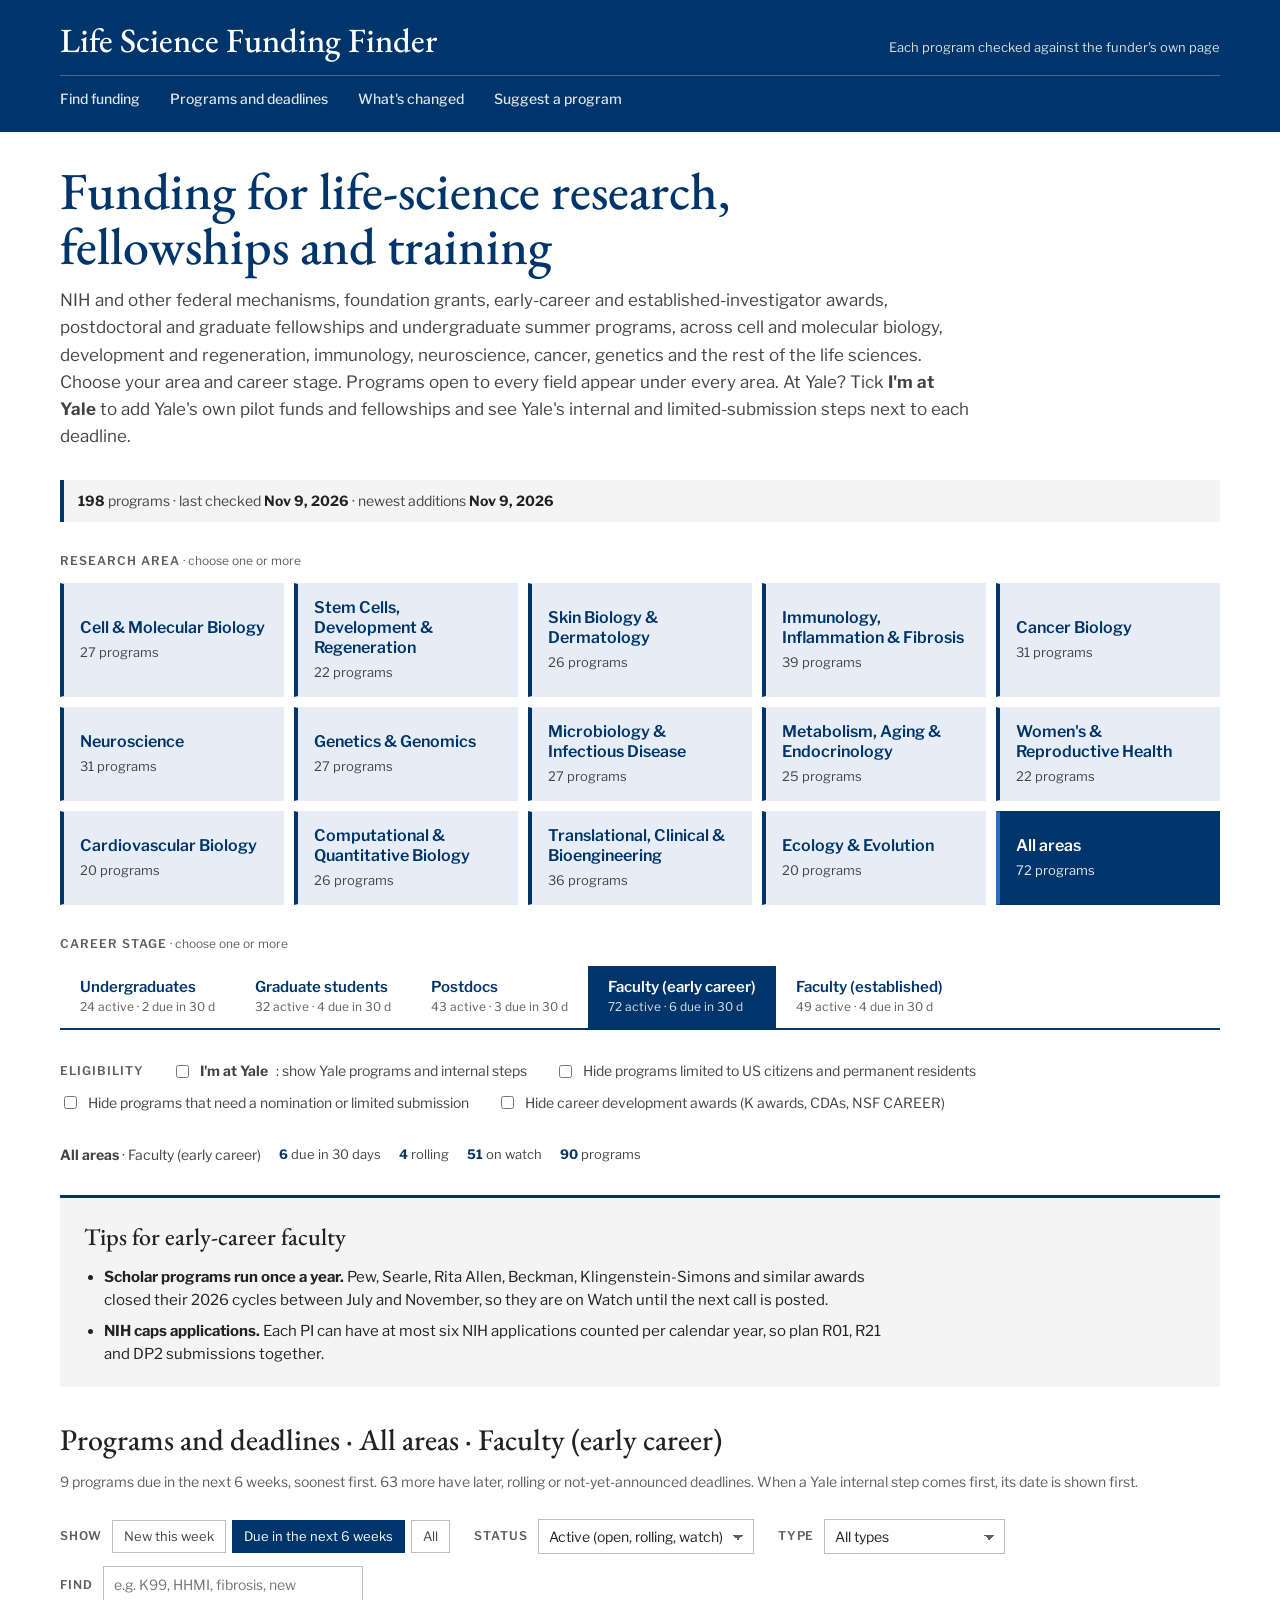
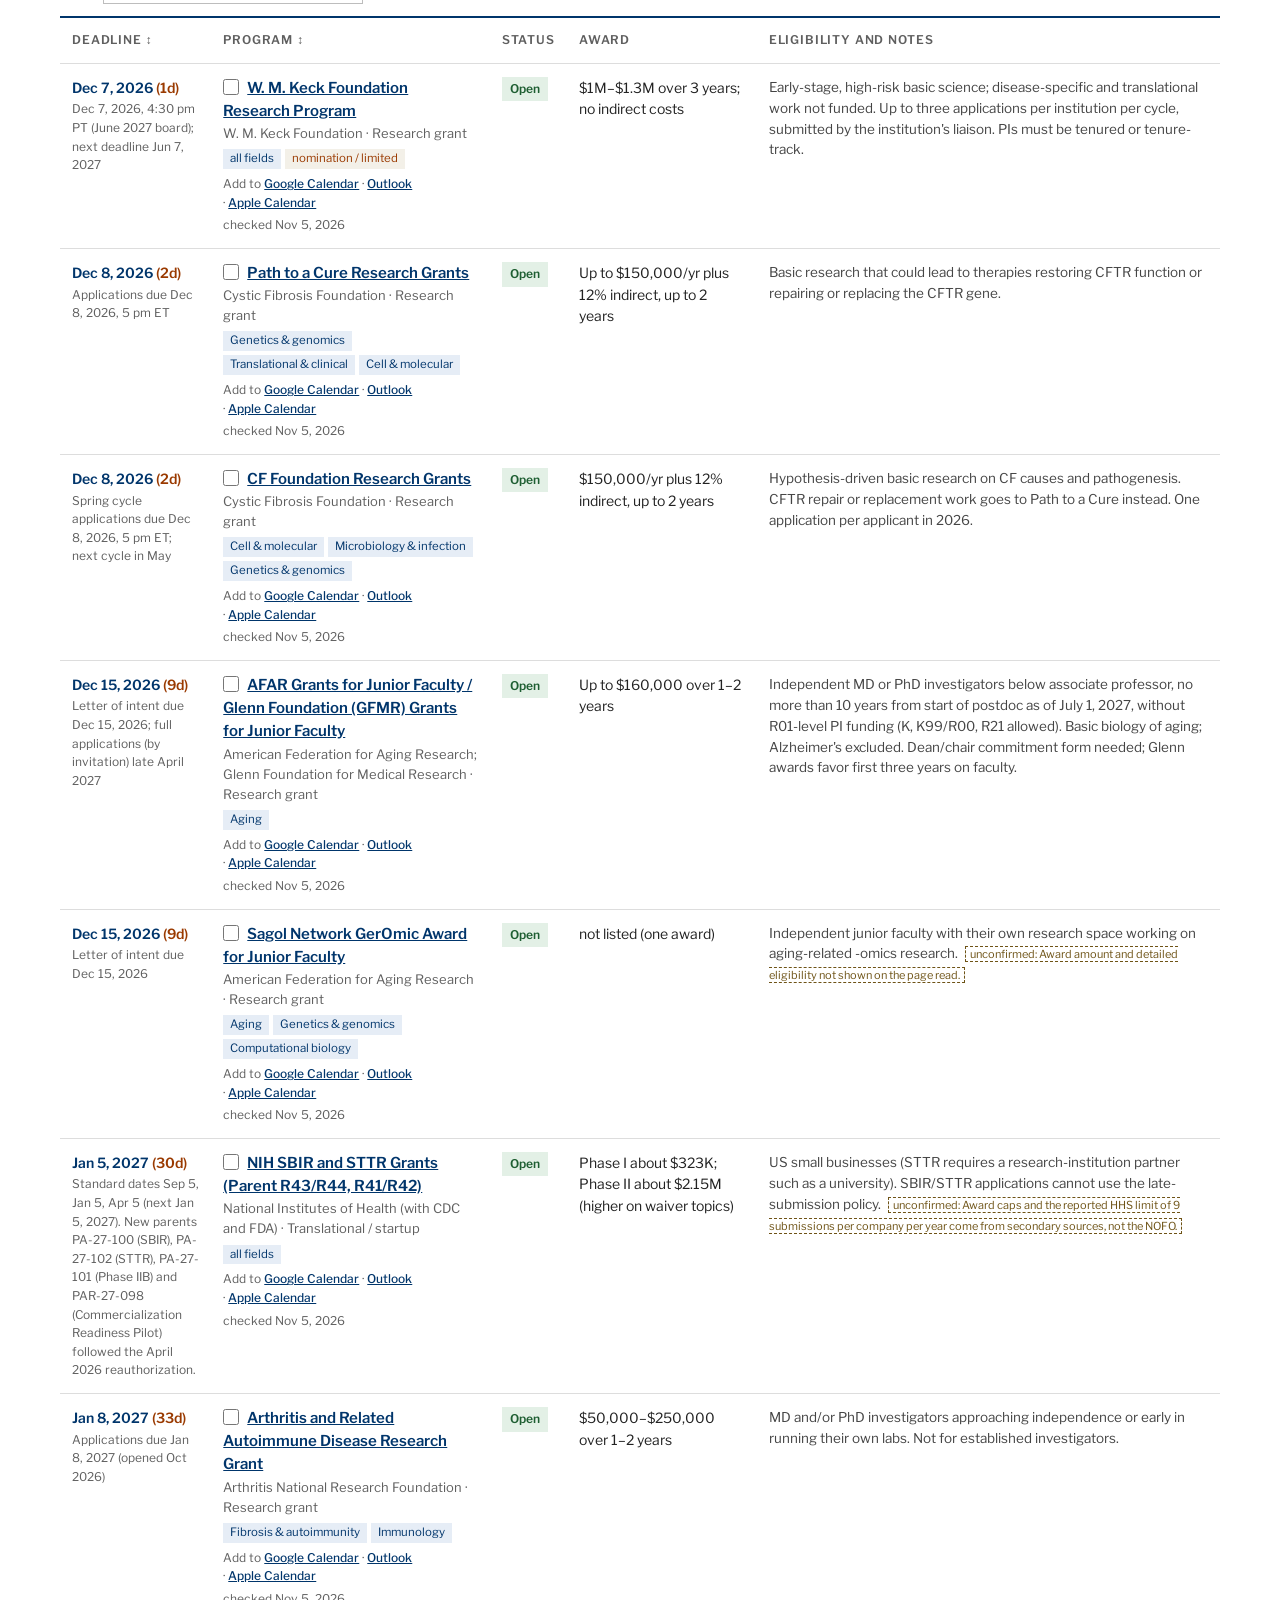
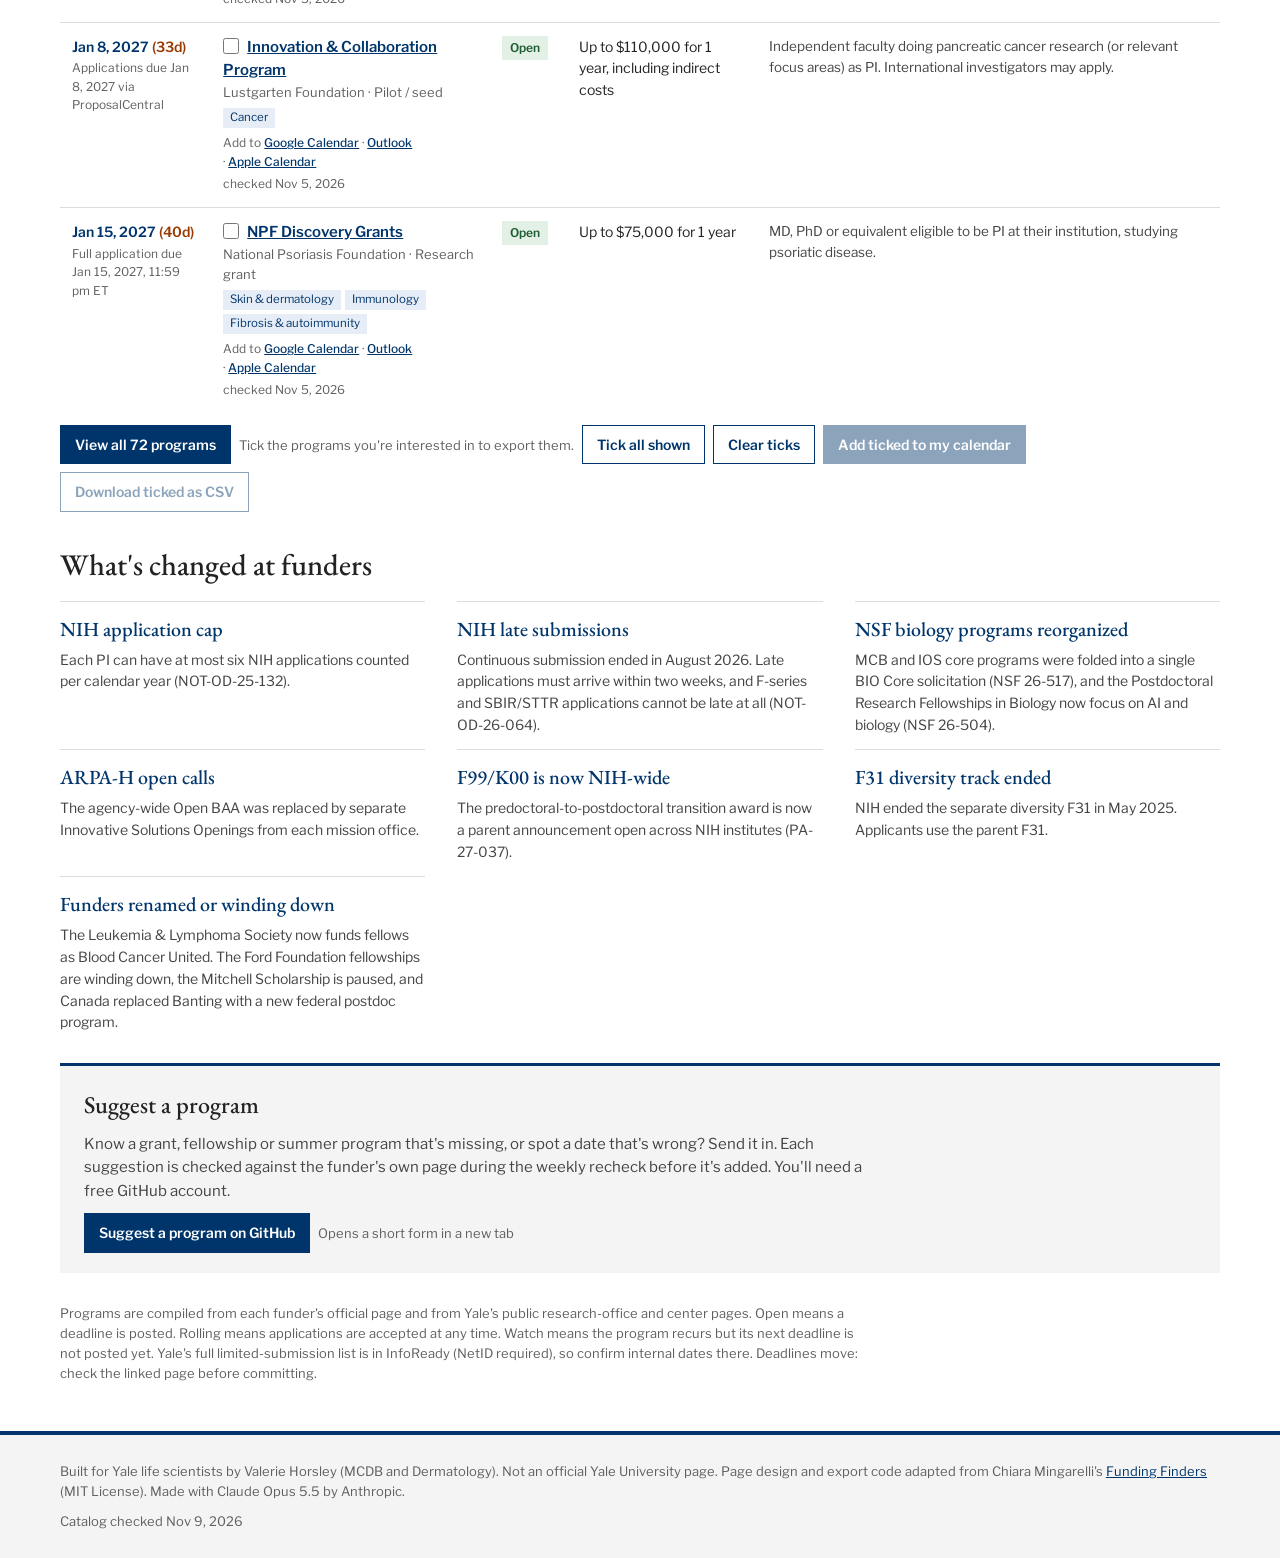
==== commit a4d5c2b6: "Add NIMH menopause mood and psychosis R01 and R21 (PAR-25-281, PAR-25-282) Two suggestions verified " ====
--- a/index.html
+++ b/index.html
@@ -274,7 +274,7 @@
 <div class="site-foot"><div class="site-foot-in"><span>Built for Yale life scientists by Valerie Horsley (MCDB and Dermatology). Not an official Yale University page. Page design and export code adapted from Chiara Mingarelli's <a href="https://github.com/ChiaraMingarelli/funding-finders">Funding Finders</a> (MIT License). Made with Claude Opus 5.5 by Anthropic.</span><span id="footDate"></span></div></div>
 
 <!-- SNAPSHOT:START -->
-<script id="snapshot" type="application/json">{"programs":[{"id":"aauw-american-doctoral-fellowship","n":"AAUW American Doctoral Fellowship","f":"American Association of University Women","c":"Graduate fellowship","s":"watch","dt":"2027-28 application closed Sep 30, 2026; next portal expected to open around Aug 2027","a":"$25,000 stipend","e":"For women pursuing a first doctoral degree, enrolled full time, who will finish on or after Apr 1, 2028. US citizens, nationals, or permanent residents.","u":"https://aauw.org/resources/programs/fellowships-grants/current-opportunities/american/","fields":["all"],"stages":["gr"],"us":true,"nom":false,"added":"2026-11-05","checked":"2026-11-05","d":null},{"id":"acs-mission-boost","n":"ACS Mission Boost Grant","f":"American Cancer Society","c":"Translational / startup","s":"open","d":"2026-12-01","dt":"Due Dec 1, 2026 and Jun 1 each year","a":"Stage I up to $297,000 over 2 years; Stage II up to $545,000 direct over 18 months","e":"Independent full-time faculty at a US institution at any career stage, moving cancer research toward a product or clinical use. Stage II requires a Stage I award.","u":"https://www.cancer.org/research/we-fund-cancer-research/apply-research-grant/grant-types/mission-boost-grants.html","fields":["cancer","trans"],"stages":["tt","ten"],"us":false,"nom":false,"added":"2026-11-05","checked":"2026-11-05"},{"id":"acs-postdoctoral-fellowship","n":"American Cancer Society Postdoctoral Fellowship","f":"American Cancer Society","c":"Postdoc fellowship","s":"open","d":"2026-12-01","dt":"Deadlines June 1 and Dec 1 each year (next business day if a weekend/holiday)","a":"$66,000/$68,000/$70,000 stipend plus $4,000/yr allowance, up to 3 years","e":"No more than 3 years since terminal doctorate or 3 years of postdoc training at application. US citizens or non-citizens with appropriate visa/immigration status. Cancer research.","u":"https://www.cancer.org/research/we-fund-cancer-research/apply-research-grant/grant-types/postdoctoral-fellowships.html","fields":["cancer"],"stages":["pd"],"us":false,"nom":false,"unv":"Official page lists recurring 'June 1 and December 1' without a year","added":"2026-11-05","checked":"2026-11-05"},{"id":"acs-professor-award","n":"ACS Professor Award","f":"American Cancer Society","c":"Career award","s":"watch","dt":"LOIs accepted Jun 1–Sep 1 each year; full application Dec 1 only if LOI approved. Next LOI window opens Jun 2027","a":"Up to $80,000/yr for 5 years, flexible use","e":"Full professors with 5 to 20 years at that rank and a strong record in cancer research, mentoring and leadership.","u":"https://www.cancer.org/research/we-fund-cancer-research/apply-research-grant/grant-types/research-professor-grants.html","fields":["cancer"],"stages":["ten"],"us":false,"nom":false,"added":"2026-11-05","checked":"2026-11-05","d":null},{"id":"acs-research-scholar-grant","n":"ACS Research Scholar Grants","f":"American Cancer Society","c":"Research grant","s":"open","d":"2026-12-01","dt":"Deadlines June 1 and Dec 1 each year; next is Dec 1, 2026","a":"Up to $215,000/year direct plus 10% indirect, up to 4 years","e":"Independent investigators within 8 years of first independent faculty appointment, at US academic or nonprofit institutions, with no more than one R01-equivalent. Projects must fit an ACS priority area.","u":"https://www.cancer.org/research/we-fund-cancer-research/apply-research-grant/grant-types/research-scholar-grants.html","fields":["cancer"],"stages":["tt"],"us":false,"nom":false,"unv":"Page meta description says $200,000/year; body says $215,000. Citizenship rules not stated on page.","added":"2026-11-05","checked":"2026-11-05"},{"id":"ada-postdoctoral-fellowship","n":"ADA Postdoctoral Fellowship","f":"American Diabetes Association","c":"Postdoc fellowship","s":"watch","dt":"Next call expected Feb 2027 with an end-of-April deadline (2026 cycle due Apr 30, 2026)","a":"Up to $100,588/yr, max $294,084 over 3 years","e":"Doctorate within 5 years and no more than 4 years of postdoc training at submission; US work authorization; US institution. Diabetes research.","u":"https://professional.diabetes.org/content-page/spring-cycle","fields":["metab"],"stages":["pd"],"us":false,"nom":false,"added":"2026-11-05","checked":"2026-11-05","d":null},{"id":"ada-research-grants","n":"ADA Innovative Basic Science / Clinical or Translational Science Awards","f":"American Diabetes Association","c":"Research grant","s":"watch","dt":"2026 cycle closed (LOI Apr 28, full Jun 24, 2026); next call not yet posted","a":"Basic up to $345K over 3 years; clinical/translational up to $600K over 3 years","e":"Full-time independent faculty at a US nonprofit institution, with permission to work in the US (no citizenship requirement). Basic awards must address diabetes etiology or complications.","u":"https://professional.diabetes.org/research-grants/current-funding-opportunities-type-1-diabetes-rfa","fields":["metab"],"stages":["tt","ten"],"us":false,"nom":false,"added":"2026-11-05","checked":"2026-11-05","d":null},{"id":"afar-gfmr-discovery-award","n":"Glenn Foundation for Medical Research Discovery Award","f":"AFAR / Glenn Foundation for Medical Research","c":"Research grant","s":"watch","dt":"2026 LOI deadline has passed; next cycle not posted","a":"$555,000 over 3 years (2 awards)","e":"Full-time assistant professor or higher working on the basic biology of aging. Investigators new to aging research are welcome.","u":"https://www.afar.org/funding-opportunities","fields":["aging"],"stages":["tt","ten"],"us":false,"nom":false,"added":"2026-11-05","checked":"2026-11-05","d":null},{"id":"afar-gfmr-junior-faculty","n":"AFAR Grants for Junior Faculty / Glenn Foundation (GFMR) Grants for Junior Faculty","f":"American Federation for Aging Research; Glenn Foundation for Medical Research","c":"Research grant","s":"open","d":"2026-12-15","dt":"Letter of intent due Dec 15, 2026; full applications (by invitation) late April 2027","a":"Up to $160,000 over 1–2 years","e":"Independent MD or PhD investigators below associate professor, no more than 10 years from start of postdoc as of July 1, 2027, without R01-level PI funding (K, K99/R00, R21 allowed). Basic biology of aging; Alzheimer's excluded. Dean/chair commitment form needed; Glenn awards favor first three years on faculty.","u":"https://www.afar.org/grants/afar-research-grants-1","fields":["aging"],"stages":["tt"],"us":false,"nom":false,"added":"2026-11-05","checked":"2026-11-05"},{"id":"afar-sagol-geromic","n":"Sagol Network GerOmic Award for Junior Faculty","f":"American Federation for Aging Research","c":"Research grant","s":"open","d":"2026-12-15","dt":"Letter of intent due Dec 15, 2026","a":"not listed (one award)","e":"Independent junior faculty with their own research space working on aging-related -omics research.","u":"https://www.afar.org/funding-opportunities","fields":["aging","gen","comp"],"stages":["tt"],"us":false,"nom":false,"unv":"Award amount and detailed eligibility not shown on the page read.","added":"2026-11-05","checked":"2026-11-05"},{"id":"aha-career-development-award","n":"AHA Career Development Award","f":"American Heart Association","c":"Career award","s":"open","d":"2026-12-01","dt":"Proposals due Dec 1, 2026, 3 p.m. Central (ProposalCentral opened Oct 1); awards start Apr 1, 2027.","a":"$77,000/yr including 10% indirects, 3 years ($231,000)","e":"Faculty up to assistant professor within 6 years of first faculty appointment (postdocs may apply if appointed by start). Citizens, permanent residents and several visa types (e.g., H-1B, O-1). Must be an AHA Professional Member; K99/R00 and R01 holders not eligible. Cardiovascular and brain health research.","u":"https://professional.heart.org/en/research-programs/aha-funding-opportunities/career-development-award","fields":["cardio","neuro"],"stages":["pd","tt"],"us":false,"nom":false,"cd":true,"unv":"AHA program web page failed to load; details taken from AHA's own 2027 CDA RFP PDF on professional.heart.org.","added":"2026-11-05","checked":"2026-11-05"},{"id":"aha-postdoctoral-fellowship","n":"AHA Postdoctoral Fellowship","f":"American Heart Association","c":"Postdoc fellowship","s":"watch","dt":"Next deadline expected around early Aug 2027 (2027 award proposals were due Aug 5, 2026)","a":"Stipend $63,480-$77,076/yr (by experience) plus $12,200 health insurance and $3,000/yr project support; 1-2 years","e":"Within 5 years of doctorate, no faculty rank, at a US nonprofit; qualifying immigration status (citizen, permanent resident or certain visas). Must be an AHA Professional Member. Cardiovascular and brain health.","u":"https://professional.heart.org/en/research-programs/application-information/postdoctoral-fellowship","fields":["cardio","neuro","metab"],"stages":["pd"],"us":false,"nom":false,"added":"2026-11-05","checked":"2026-11-05","d":null},{"id":"alz-aarfa","n":"Alzheimer's Association Research Fellowship (AARFA)","f":"Alzheimer's Association","c":"Postdoc fellowship","s":"watch","dt":"Next LOI expected mid-2027 (last cycle LOI Aug 14, 2026; full app Oct 20, 2026)","a":"Up to $200,000 total ($180,000 research plus $20,000 dissemination)","e":"Within 10 years of terminal degree at LOI. Alzheimer's disease and dementia research.","u":"https://www.alz.org/research/for_researchers/grants/types-of-grants/aarfa","fields":["neuro","aging"],"stages":["pd"],"us":false,"nom":false,"added":"2026-11-05","checked":"2026-11-05","d":null},{"id":"alz-zenith-fellows","n":"Zenith Fellows Award","f":"Alzheimer's Association","c":"Research grant","s":"open","d":"2026-12-01","dt":"LOI due Dec 1, 2026 (Dec 3 for ISTAART members); invited full application Mar 30, 2027","a":"Up to $450,000 over 2–3 years","e":"Associate professor or above with major multi-year grants as PI and an independent lab in Alzheimer's/dementia research. Open to US and international researchers; no clinical trials.","u":"https://www.alz.org/research/for_researchers/grants/types-of-grants/the_zenith_fellows_award_program_-zenith","fields":["neuro","aging"],"stages":["ten"],"us":false,"nom":false,"added":"2026-11-05","checked":"2026-11-05"},{"id":"amgen-scholars-us","n":"Amgen Scholars Program (U.S.)","f":"Amgen Foundation","c":"Undergraduate program","s":"open","d":"2027-02-01","dt":"Summer 2027 applications due Feb 1, 2027 (separate application for each host site)","a":"Varies by host site (housing, food, and travel support); symposium costs covered","e":"Summer research at 14 US host sites, including Yale, for sophomores, juniors, and non-graduating seniors with a GPA of 3.2+ who are interested in a PhD or MD-PhD. US citizens or permanent residents.","u":"https://amgenscholars.com/us-program","fields":["all"],"stages":["ug"],"us":true,"nom":false,"added":"2026-11-05","checked":"2026-11-05"},{"id":"anrf-physician-scientist-postdoc","n":"ANRF Postdoctoral Research Fellowship for Physician-Scientists","f":"Arthritis National Research Foundation","c":"Postdoc fellowship","s":"open","d":"2027-01-08","dt":"Opened Oct 1, 2026; due Jan 8, 2027","a":"$50,000-$250,000 over 1-2 years (range across ANRF grants)","e":"MD or MD/PhD physicians in or recently finishing an ACGME rheumatology fellowship; PhD-only applicants not eligible.","u":"https://curearthritis.org/research-grants/","fields":["fib","imm","trans"],"stages":["pd"],"us":false,"nom":false,"unv":"Fellowship-specific amount not listed","added":"2026-11-05","checked":"2026-11-05"},{"id":"anrf-research-grant","n":"Arthritis and Related Autoimmune Disease Research Grant","f":"Arthritis National Research Foundation","c":"Research grant","s":"open","d":"2027-01-08","dt":"Applications due Jan 8, 2027 (opened Oct 2026)","a":"$50,000–$250,000 over 1–2 years","e":"MD and/or PhD investigators approaching independence or early in running their own labs. Not for established investigators.","u":"https://curearthritis.org/research-grants/","fields":["fib","imm"],"stages":["pd","tt"],"us":false,"nom":false,"added":"2026-11-05","checked":"2026-11-05"},{"id":"arpa-h-mission-office-iso","n":"ARPA-H Mission Office Innovative Solutions Openings (ISOs)","f":"Advanced Research Projects Agency for Health (ARPA-H)","c":"Research grant","s":"rolling","dt":"Rolling. Send a solution summary first; full proposals only after ARPA-H written feedback. Four office ISOs: Health Science Futures (ARPA-H-SOL-24-104), Proactive Health (-106), Resilient Systems (-103), Scalable Solutions (-105). These replaced the agency-wide Open BAA.","a":"not listed; awards are usually other transaction agreements","e":"Universities, companies and other organizations proposing high-risk, transformative health research outside existing ARPA-H programs. Health Science Futures fits basic biomedical work that removes scientific limits.","u":"https://arpa-h.gov/research-and-funding/mission-office-iso","fields":["all"],"stages":["tt","ten"],"us":false,"nom":false,"unv":"ARPA-H page lists no closing dates; the HSF ISO response date of Mar 6, 2029 (Amendment 3) was seen only on a SAM.gov mirror site.","added":"2026-11-05","checked":"2026-11-05","d":null},{"id":"ascb-cell-bio-travel-grants","n":"ASCB Cell Bio Travel and Familycare Grants","f":"American Society for Cell Biology","c":"Training & travel","s":"watch","dt":"2026 applications closed (Cell Bio 2026 is Dec 12-15, San Diego); next round expected around mid-2027","a":"$500 (general, IFCB, Familycare); EMBO option up to EUR 1,350","e":"For ASCB members attending the annual Cell Bio meeting; EMBO and IFCB options are for trainees outside the US. One grant per applicant.","u":"https://www.ascb.org/grants-awards/travel-grants/","fields":["cell"],"stages":["gr","pd"],"us":false,"nom":false,"added":"2026-11-05","checked":"2026-11-05","d":null},{"id":"bcu-cdp-fellow","n":"Career Development Program: Fellow (formerly LLS)","f":"Blood Cancer United (formerly The Leukemia & Lymphoma Society)","c":"Postdoc fellowship","s":"watch","dt":"Annual cycle; last cycle had eligibility Oct 17, LOI Nov 1, full application Nov 15, 2025","a":"Up to $70,000/yr for 3 years (min. $65,000/yr salary) plus up to $3,600/yr childcare","e":"Postdocs with 3 years or less of postdoctoral training at award start. Research must be directly relevant to blood cancers.","u":"https://bloodcancerunited.org/research/grants/career-development-program-cdp","fields":["cancer"],"stages":["pd"],"us":false,"nom":false,"unv":"2026-2027 cycle dates not posted on official page as of Nov 5, 2026; usual timing (Oct-Nov) may already have passed","added":"2026-11-05","checked":"2026-11-05","d":null},{"id":"bcu-cdp-special-fellow","n":"Career Development Program: Special Fellow (formerly LLS)","f":"Blood Cancer United (formerly The Leukemia & Lymphoma Society)","c":"Postdoc fellowship","s":"watch","dt":"Annual cycle; last cycle had eligibility Oct 17, LOI Nov 1, full application Nov 15, 2025","a":"Up to $75,000/yr for 2-3 years (min. $70,000/yr salary) plus up to $3,600/yr childcare","e":"Postdocs or instructors with 3-5 years of postdoctoral training at award start, still in a mentored blood cancer research position.","u":"https://bloodcancerunited.org/research/grants/career-development-program-cdp","fields":["cancer"],"stages":["pd"],"us":false,"nom":false,"unv":"2026-2027 cycle dates not posted on official page as of Nov 5, 2026","added":"2026-11-05","checked":"2026-11-05","d":null},{"id":"beckman-postdoctoral-fellows","n":"Arnold O. Beckman Postdoctoral Fellowship","f":"Arnold and Mabel Beckman Foundation","c":"Postdoc fellowship","s":"watch","dt":"Portal usually opens June-September; 2027 deadline not posted","a":"$224,000 over 2 years; optional third year $118,000; instrumentation fellows up to $200,000 extra","e":"Chemical sciences or chemical instrumentation (incl. chemical biology). PhD students finishing by May 1, 2027 or postdocs with 18 months or less of postdoc work. US citizens, permanent residents and DACA only.","u":"https://www.beckman-foundation.org/programs/beckman-postdoctoral-fellows/","fields":["struct","bioeng"],"stages":["gr","pd"],"us":true,"nom":false,"added":"2026-11-05","checked":"2026-11-05","d":null},{"id":"beckman-young-investigators","n":"Beckman Young Investigator Program","f":"Arnold and Mabel Beckman Foundation","c":"Career award","s":"watch","dt":"LOI portal generally open June–August each year; exact 2027 LOI date not posted","a":"About $600,000 over 4 years; no indirect costs","e":"Tenure-track faculty within the first four years (2027 program: start after 1/1/2022 and by 7/31/2026), no more than 10 years past terminal degree, and at most $225,000/year in direct external funding. Needs endorsements from the chief academic officer and dean; US citizenship or permanent residency required by interview. No clinical research or single-target drug discovery.","u":"https://beckman-foundation.org/programs/beckman-young-investigator/","fields":["cell","struct","bioeng","comp","neuro","gen"],"stages":["tt"],"us":true,"nom":false,"unv":"Exact LOI deadline for the next cycle not posted.","added":"2026-11-05","checked":"2026-11-05","d":null},{"id":"blavatnik-national-awards","n":"Blavatnik National Awards for Young Scientists","f":"Blavatnik Family Foundation / New York Academy of Sciences","c":"Prize","s":"open","d":"2026-12-02","dt":"Institutional nominations close Dec 2, 2026; letters of support due Dec 16, 2026","a":"$250,000 laureate; $15,000 per finalist","e":"Faculty PIs at invited US institutions born in 1985 or later. Institutions may nominate up to three people (one per category); no self-nominations.","u":"https://www.nyas.org/2027-national-nomination-flyer/","fields":["all"],"stages":["tt","ten"],"us":false,"nom":true,"added":"2026-11-05","checked":"2026-11-05"},{"id":"breakthrough-t1d-advanced-postdoc","n":"Breakthrough T1D Advanced Postdoctoral Fellowship","f":"Breakthrough T1D (formerly JDRF)","c":"Postdoc fellowship","s":"watch","dt":"Next deadline expected early July 2027 (FY27 deadline was July 2, 2026)","a":"not listed","e":"Senior postdocs moving toward independence in type 1 diabetes research.","u":"https://breakthrought1d.org.uk/about-breakthrough-t1d-uk-and-our-impact/our-research/information-for-researchers/current-research-funding-opportunities/international-breakthrough-t1d-funding-opportunities/","fields":["metab","imm"],"stages":["pd"],"us":false,"nom":false,"unv":"Eligibility and amount not confirmed on official page","added":"2026-11-05","checked":"2026-11-05","d":null},{"id":"breakthrough-t1d-postdoc","n":"Breakthrough T1D Postdoctoral Fellowship","f":"Breakthrough T1D (formerly JDRF)","c":"Postdoc fellowship","s":"watch","dt":"Next deadline expected early July 2027 (FY27 deadline was July 2, 2026)","a":"Stipend by experience plus $5,500/yr research allowance","e":"Doctorate no more than 5 years before application; not in residency. Type 1 diabetes research.","u":"https://www.breakthrought1d.org/wp-content/uploads/2026/04/FY27-PDF-RFA.pdf","fields":["metab","imm"],"stages":["pd"],"us":false,"nom":false,"added":"2026-11-05","checked":"2026-11-05","d":null},{"id":"brf-seed-grant","n":"Brain Research Foundation Seed Grant","f":"Brain Research Foundation","c":"Pilot / seed","s":"watch","dt":"2027 cycle LOI closed Nov 3, 2026 (full applications by invitation due Mar 4, 2027); next LOI expected around Nov 2027","a":"Up to $100,000 direct over 2 years; no indirect costs","e":"Full-time assistant professors (first priority) or associate professors starting a new direction, at invited US institutions. One LOI per institution, with institutional signature.","u":"https://www.thebrf.org/wp-content/uploads/2026/08/2027-SG-Guidelines.pdf","fields":["neuro"],"stages":["tt"],"us":false,"nom":true,"yale":{"d":null,"t":"Yale may submit one LOI; internal selection via InfoReady.","u":"https://research-support.yale.edu/office-of-sponsored-projects/funding/limited-submissions"},"unv":"Next-cycle dates not posted.","added":"2026-11-05","checked":"2026-11-05","d":null},{"id":"brightfocus-adr-postdoc","n":"BrightFocus Alzheimer's Disease Research Postdoctoral Fellowship","f":"BrightFocus Foundation","c":"Postdoc fellowship","s":"watch","dt":"Next deadline expected Sept 2027 (FY27 proposals due Sept 1, 2026; no LOI)","a":"$200,000 over 2 years","e":"Within 5 years of degree; mentored training in an established lab. Open to US and international researchers.","u":"https://www.brightfocus.org/about/for-scientists/apply-for-a-research-grant/alzheimers-disease-research-request-for-proposals/","fields":["neuro","aging"],"stages":["pd"],"us":false,"nom":false,"added":"2026-11-05","checked":"2026-11-05","d":null},{"id":"brightfocus-adr-standard","n":"Alzheimer's Disease Research Standard Award","f":"BrightFocus Foundation","c":"Research grant","s":"watch","dt":"FY27 cycle closed Sep 1, 2026; next RFP expected to open around Jun 2027","a":"$300,000 over up to 3 years","e":"Independent Investigator track is open to people from outside the Alzheimer's field and to those without an R01 on the same topic. US and international applicants.","u":"https://www.brightfocus.org/about/for-scientists/apply-for-a-research-grant/alzheimers-disease-research-request-for-proposals/","fields":["neuro","aging"],"stages":["tt","ten"],"us":false,"nom":false,"added":"2026-11-05","checked":"2026-11-05","d":null},{"id":"brightfocus-mdr-standard","n":"Macular Degeneration Research Standard Award","f":"BrightFocus Foundation","c":"Research grant","s":"watch","dt":"Current cycle: invited full proposals due Dec 10, 2026; next open call not posted","a":"$300,000 over up to 2 years","e":"Investigators more than 10 years past their terminal degree working on age-related macular degeneration. US and international applicants.","u":"https://www.brightfocus.org/about/for-scientists/apply-for-a-research-grant/macular-degeneration-research-request-for-proposals/","fields":["neuro","aging"],"stages":["ten"],"us":false,"nom":false,"added":"2026-11-05","checked":"2026-11-05","d":null},{"id":"bt1d-islet-stress-cell-loss","n":"Mitigating Stress-related Cell Loss in Islet Replacement Therapy","f":"Breakthrough T1D","c":"Research grant","s":"open","d":"2026-11-19","dt":"Letter of intent due Nov 19, 2026","a":"not listed","e":"Targeted call on protecting transplanted islet or stem-cell-derived beta cells from stress-induced loss.","u":"https://www.breakthrought1d.org/explore-research/funding-opportunities/","fields":["metab","stem","trans"],"stages":["tt","ten"],"us":false,"nom":false,"unv":"Award size and detailed eligibility are in the call document, which was not reviewed.","added":"2026-11-05","checked":"2026-11-05"},{"id":"bt1d-project-concepts","n":"Project Concepts (Strategic Research Agreements)","f":"Breakthrough T1D","c":"Research grant","s":"open","d":"2027-05-06","dt":"Semi-annual; Round 2 letters of intent due May 6, 2027 (Round 1 closed Nov 5, 2026)","a":"not listed","e":"Concepts must fit Breakthrough T1D's current research strategy. Open to academic investigators worldwide.","u":"https://www.breakthrought1d.org/explore-research/funding-opportunities/","fields":["metab","imm","trans"],"stages":["tt","ten"],"us":false,"nom":false,"added":"2026-11-05","checked":"2026-11-05"},{"id":"bwf-casi","n":"BWF Career Awards at the Scientific Interface (CASI)","f":"Burroughs Wellcome Fund","c":"Career award","s":"watch","dt":"Next LOI expected mid-Aug 2027 (2027 cycle LOI was Aug 14, 2026; invited full applications due Jan 11, 2027)","a":"$560,000 over 5 years (postdoc to early faculty)","e":"12-60 months of postdoctoral experience; physical/computational/engineering scientists working on biology. US/Canadian citizens, permanent residents, and temporary residents with valid visas.","u":"https://www.bwfund.org/grants/interfaces-in-science/career-awards-at-the-scientific-interface/","fields":["comp","bioeng"],"stages":["pd"],"us":false,"nom":false,"cd":true,"added":"2026-11-05","checked":"2026-11-05","d":null},{"id":"bwf-path","n":"BWF Investigators in the Pathogenesis of Infectious Disease (PATH)","f":"Burroughs Wellcome Fund","c":"Career award","s":"watch","dt":"2027 cycle: LOIs closed Jul 16, 2026; invited full proposals due Nov 12, 2026. Next LOI expected around Jul 2027.","a":"$505,000 over 5 years","e":"Assistant professors with at least 3 years in rank (not associate professors) in the US or Canada; citizens, residents and several visa holders. Research on host-pathogen interplay in infectious disease.","u":"https://www.bwfund.org/grants/infectious-diseases/investigators-in-the-pathogenesis-of-infectious-disease/","fields":["micro","imm"],"stages":["tt"],"us":false,"nom":false,"added":"2026-11-05","checked":"2026-11-05","d":null},{"id":"cdmrp-lrp","n":"Lupus Research Program (LRP)","f":"U.S. Department of Defense, CDMRP","c":"Research grant","s":"watch","dt":"FY26 cycle closed (Idea Award pre-application Jul 29, full Aug 19, 2026). FY27 not yet announced.","a":"FY26 Idea Award up to $300,000 over 2 years (about 5 awards; FY26 program: $10M)","e":"Independent investigators or mentored postdocs with a terminal degree at eligible organizations worldwide; no citizenship limit. One Idea Award application per PI.","u":"https://cdmrp.health.mil/lrp/default","fields":["fib","imm"],"stages":["pd","tt","ten"],"us":false,"nom":false,"added":"2026-11-05","checked":"2026-11-05","d":null},{"id":"cdmrp-prcrp","n":"Peer Reviewed Cancer Research Program (PRCRP)","f":"U.S. Department of Defense, CDMRP","c":"Research grant","s":"watch","dt":"FY26 cycle closed (Idea Award pre-application Jun 26, full Oct 5, 2026). FY27 not yet announced.","a":"Varies; FY26 Idea Award up to $600,000 over 2 years, with an Early Career Investigator option (FY26 program: $165M)","e":"Independent investigators at eligible organizations worldwide. Limited to listed cancer topics; FY26 excluded melanoma and breast, kidney, lung, pancreas, prostate and ovarian cancers.","u":"https://cdmrp.health.mil/prcrp/default","fields":["cancer","trans"],"stages":["tt","ten"],"us":false,"nom":false,"added":"2026-11-05","checked":"2026-11-05","d":null},{"id":"cdmrp-prmrp","n":"Peer Reviewed Medical Research Program (PRMRP)","f":"U.S. Department of Defense, CDMRP","c":"Research grant","s":"watch","dt":"FY26 cycle closed (e.g., Discovery Award pre-application Jul 16, full Jul 30, 2026). No FY27 announcement posted as of Oct 28, 2026; expect pre-announcements in spring-summer 2027 if funded.","a":"Varies by mechanism; FY26 Discovery Award up to $385,000 over 2 years (FY26 program: $370M)","e":"Investigators at any career level at eligible organizations worldwide, no citizenship limit. Must fit a congressionally named topic; FY26 topics included scleroderma, eczema, pulmonary fibrosis, sarcoidosis and other autoimmune conditions. Lupus and wound healing were not FY26 PRMRP topics.","u":"https://cdmrp.health.mil/prmrp/default","fields":["trans","fib","imm","derm"],"stages":["pd","tt","ten"],"us":false,"nom":false,"added":"2026-11-05","checked":"2026-11-05","d":null},{"id":"cff-clinical-pilot-feasibility","n":"Clinical Pilot and Feasibility Award","f":"Cystic Fibrosis Foundation","c":"Pilot / seed","s":"open","d":"2027-03-31","dt":"Fall 2027 cycle: LOI Mar 31, 2027; full application Aug 18, 2027 (Spring 2027 LOI closed Oct 1, 2026)","a":"Up to $80K/yr single-center or $150K/yr multi-center, plus 12% indirect, up to 2 years","e":"Independent investigators doing human-subjects CF research to gather preliminary data for larger trials. Industry-sponsored projects not eligible.","u":"https://www.cff.org/researchers/clinical-pilot-and-feasibility-award","fields":["trans"],"stages":["tt","ten"],"us":false,"nom":false,"added":"2026-11-05","checked":"2026-11-05"},{"id":"cff-clinical-research-award","n":"Clinical Research Award","f":"Cystic Fibrosis Foundation","c":"Research grant","s":"watch","dt":"Spring 2027 LOI closed Oct 1, 2026; fall cycle LOI is in March","a":"Up to $150K/yr single-center or $350K/yr multi-center, plus 12% indirect, up to 3 years","e":"Independent investigators doing investigator-initiated clinical, translational or epidemiologic CF research. Must show access to CF patients.","u":"https://www.cff.org/researchers/clinical-research-award","fields":["trans"],"stages":["tt","ten"],"us":false,"nom":false,"unv":"Exact Fall 2027 LOI date not shown on the award page; the related pilot award lists Mar 31, 2027.","added":"2026-11-05","checked":"2026-11-05","d":null},{"id":"cff-nih-r01-unfunded","n":"CFF/NIH R01-Unfunded Award","f":"Cystic Fibrosis Foundation","c":"Research grant","s":"open","d":"2026-11-30","dt":"Rolling until Nov 30, 2026, 5 pm ET","a":"Up to $125,000 for 1 year, direct costs only","e":"Bridge funding for a CF-relevant R01 (or equivalent) that scored 1–45 but was not funded and can be resubmitted within a year.","u":"https://www.cff.org/researchers/cffnih-r01-unfunded-award","fields":["all"],"stages":["tt","ten"],"us":false,"nom":false,"added":"2026-11-05","checked":"2026-11-05"},{"id":"cff-ptac-research-grants","n":"Path to a Cure Research Grants","f":"Cystic Fibrosis Foundation","c":"Research grant","s":"open","d":"2026-12-08","dt":"Applications due Dec 8, 2026, 5 pm ET","a":"Up to $150,000/yr plus 12% indirect, up to 2 years","e":"Basic research that could lead to therapies restoring CFTR function or repairing or replacing the CFTR gene.","u":"https://www.cff.org/researchers/path-cure-academic-programs","fields":["gen","trans","cell"],"stages":["tt","ten"],"us":false,"nom":false,"added":"2026-11-05","checked":"2026-11-05"},{"id":"cff-research-grants","n":"CF Foundation Research Grants","f":"Cystic Fibrosis Foundation","c":"Research grant","s":"open","d":"2026-12-08","dt":"Spring cycle applications due Dec 8, 2026, 5 pm ET; next cycle in May","a":"$150,000/yr plus 12% indirect, up to 2 years","e":"Hypothesis-driven basic research on CF causes and pathogenesis. CFTR repair or replacement work goes to Path to a Cure instead. One application per applicant in 2026.","u":"https://www.cff.org/researchers/research-grants","fields":["cell","micro","gen"],"stages":["tt","ten"],"us":false,"nom":false,"added":"2026-11-05","checked":"2026-11-05"},{"id":"churchill-scholarship","n":"Churchill Scholarship","f":"Winston Churchill Foundation of the United States","c":"Graduate fellowship","s":"watch","dt":"Nomination deadline was Nov 2, 2026 (closed); next expected around early Nov 2027","a":"Over $80,000 (tuition, travel, visa, stipend), plus an optional $4,000 research grant","e":"One year of STEM MPhil/MASt study at Cambridge for US citizens who are seniors or recent graduates (within 12 months) of a participating institution. Each school nominates up to 2 applicants.","u":"https://www.churchillscholarship.org/the-scholarship","fields":["all"],"stages":["ug"],"us":true,"nom":true,"unv":"Did not confirm that Yale is on the participating-institutions list.","added":"2026-11-05","checked":"2026-11-05","d":null},{"id":"cri-irvington-postdoc","n":"CRI Irvington Postdoctoral Fellowship","f":"Cancer Research Institute","c":"Postdoc fellowship","s":"open","d":"2027-03-01","dt":"Due Mar 1, 2027, 11:59 PM ET (deadlines Mar 1 and Sept 1 each year)","a":"$74,000/$76,000/$78,000 stipend over 3 years plus $5,000/yr sponsor allowance","e":"Doctoral degree by activation; ineligible if 5+ years of mentored research experience at activation. No citizenship restrictions. Cancer immunology and immunotherapy.","u":"https://www.cancerresearch.org/cri-irvington-postdoctoral-fellowship","fields":["imm","cancer"],"stages":["gr","pd"],"us":false,"nom":false,"added":"2026-11-05","checked":"2026-11-05"},{"id":"cshl-urp","n":"Cold Spring Harbor Laboratory Undergraduate Research Program (URP)","f":"Cold Spring Harbor Laboratory","c":"Undergraduate program","s":"open","d":"2027-01-15","dt":"Applications and letters due Jan 15, 2027 at 11:59 pm PST; program runs Jun 7 to Aug 7, 2027","a":"$7,000 stipend plus room and board","e":"For sophomores and juniors returning to college; first-year students only in exceptional cases. Students of any nationality may apply if enrolled full time at a US college (or a partner foreign university).","u":"https://cshl.edu/education/undergraduate-research-program","fields":["all"],"stages":["ug"],"us":false,"nom":false,"added":"2026-11-05","checked":"2026-11-05"},{"id":"czbiohub-ny-investigator","n":"CZ Biohub New York Investigator Program","f":"Chan Zuckerberg Biohub New York","c":"Research grant","s":"watch","dt":"Last call closed Dec 9, 2025; next call not posted","a":"$216,000/yr for 3 years ($648K), renewable 2 more years","e":"Faculty at Columbia, Rockefeller or Yale, focused on immune-system research. Awardees attend twice-monthly investigator meetings.","u":"https://www.czbiohub.org/ny/investigator-program/","fields":["imm","bioeng"],"stages":["tt","ten"],"us":false,"nom":false,"added":"2026-11-05","checked":"2026-11-05","d":null},{"id":"czi-science-rfas","n":"CZI Science Requests for Applications","f":"Chan Zuckerberg Initiative","c":"Research grant","s":"watch","dt":"All listed science RFAs are closed; new topic calls are posted irregularly","a":"Varies by call (recent calls $500K–$1M per project)","e":"Topic-specific calls (e.g., imaging, single-cell biology, synthetic immunology) open to nonprofit institutions worldwide.","u":"https://chanzuckerberg.com/science/science-funding/","fields":["cell","imm","comp","bioeng"],"stages":["tt","ten"],"us":false,"nom":false,"added":"2026-11-05","checked":"2026-11-05","d":null},{"id":"damon-runyon-clinical-investigator","n":"Damon Runyon Clinical Investigator Award","f":"Damon Runyon Cancer Research Foundation","c":"Career award","s":"open","d":"2027-01-19","dt":"Applications due Jan 19, 2027, 4:00 pm ET","a":"$600,000 over 3 years; plus up to $100,000 toward medical school debt","e":"Physician-scientists (MD/DO/MD-PhD) in an independent assistant professor post, within four years of faculty appointment, licensed and board-eligible in the US, without R01-equivalent funding, with 80% research effort and a mentor. Only invited institutions may apply, up to three nominations each.","u":"https://www.damonrunyon.org/for-scientists/application-guidelines/clinical-investigator","fields":["cancer","trans"],"stages":["tt"],"us":false,"nom":true,"cd":true,"yale":{"d":null,"t":"Limited to three nominations per institution; Yale's internal selection step was not found publicly.","u":"https://medicine.yale.edu/cancer/research/funding-opportunities/"},"unv":"Whether Yale is on the invited-institution list was not checked; the page's eligibility cut-off date (July 1, 2023) may not be updated for the 2027 deadline.","added":"2026-11-05","checked":"2026-11-05"},{"id":"damon-runyon-fellowship","n":"Damon Runyon Postdoctoral Fellowship Award","f":"Damon Runyon Cancer Research Foundation","c":"Postdoc fellowship","s":"open","d":"2027-03-15","dt":"Opens Jan 15, 2027 on Proposal Central; due Mar 15, 2027, 4 PM ET (twice yearly; next after that is mid-August)","a":"3-year award (stipend schedule on funder site)","e":"Level 1: degree conferred Sept 15, 2025 to Mar 15, 2027 and joined sponsor lab on or after Mar 15, 2026 (for the March 2027 round). Level 2: board-eligible physician-scientists before first faculty job. Cancer research.","u":"https://www.damonrunyon.org/for-scientists/application-guidelines/fellowship/forms","fields":["cancer"],"stages":["gr","pd"],"us":false,"nom":false,"added":"2026-11-05","checked":"2026-11-05"},{"id":"damon-runyon-quantitative-biology","n":"Damon Runyon Quantitative Biology Fellowship Award","f":"Damon Runyon Cancer Research Foundation","c":"Postdoc fellowship","s":"open","d":"2026-12-01","dt":"Due Dec 1, 2026, 4 PM ET via Proposal Central","a":"$76,000-$80,000/yr stipend plus $2,000/yr expenses for 3 years; up to $100,000 medical loan repayment","e":"Computational/quantitative scientists within 5 years of degree, with one dry-lab and one wet-lab cancer mentor; not more than 24 months in mentors' labs. Non-US citizens must work at a US institution.","u":"https://www.damonrunyon.org/for-scientists/application-guidelines/quantitative","fields":["cancer","comp"],"stages":["pd"],"us":false,"nom":false,"added":"2026-11-05","checked":"2026-11-05"},{"id":"damon-runyon-rachleff-innovation","n":"Damon Runyon-Rachleff Innovation Award","f":"Damon Runyon Cancer Research Foundation","c":"Research grant","s":"watch","dt":"Last deadline was July 1, 2026; next deadline not posted","a":"$400,000 over 2 years; select awardees can get up to 2 more years (up to $800,000)","e":"Tenure-track assistant professors in the first five years of their first tenure-track post (cut-off July 1, 2021 for the 2026 round), plus some senior clinical fellows and distinguished fellows. Non-US citizens at US institutions eligible. Must commit 80% of time to research; no institutional nomination needed.","u":"https://www.damonrunyon.org/for-scientists/application-guidelines/innovation","fields":["cancer"],"stages":["tt","pd"],"us":false,"nom":false,"unv":"2027 deadline not posted.","added":"2026-11-05","checked":"2026-11-05","d":null},{"id":"damon-runyon-st-jude-pediatric-fellowship","n":"Damon Runyon-St. Jude Pediatric Cancer Research Fellowship","f":"Damon Runyon Cancer Research Foundation","c":"Postdoc fellowship","s":"watch","dt":"Next call expected summer 2027 (last cycle opened June 15, due Aug 14, 2026)","a":"3-year fellowship (amount not listed on page)","e":"Pediatric cancer research. Level 1: degree within 3 years; Level 2: physician-scientists within 2 years of clinical fellowship. Cannot apply to this and the main Damon Runyon Fellowship in the same August round.","u":"https://www.damonrunyon.org/for-scientists/application-guidelines/st-jude-fellowship/forms","fields":["cancer"],"stages":["pd"],"us":false,"nom":false,"added":"2026-11-05","checked":"2026-11-05","d":null},{"id":"df-bms-psoriasis","n":"Bristol Myers Squibb Psoriasis Research Award","f":"Dermatology Foundation","c":"Research grant","s":"open","d":"2026-12-01","dt":"Applications due Dec 1, 2026 via the mid-career portal","a":"not listed","e":"Psoriasis research award run through the Dermatology Foundation's mid-career program, in a US dermatology department.","u":"https://dermatologyfoundation.org/rap/","fields":["derm","imm"],"stages":["tt","ten"],"us":false,"nom":false,"unv":"Only the deadline was confirmed on the program overview page; eligibility and amount not reviewed.","added":"2026-11-05","checked":"2026-11-05"},{"id":"df-career-development-awards","n":"Dermatology Foundation Career Development Awards (Research, Physician Scientist and others)","f":"Dermatology Foundation","c":"Career award","s":"watch","dt":"2027 awards were due Oct 15, 2026 (renewals Jan 1, 2027). Next new-application deadline expected mid-Oct 2027.","a":"$75,000/yr salary stipend, 2 years","e":"Junior faculty up to assistant professor with a primary appointment in a US ACGME-approved dermatology department. MD/DO within 12 years and PhD within 8 years of terminal degree. Research CDA is open to PhDs; Physician Scientist CDA needs a US dermatology residency.","u":"https://dermatologyfoundation.org/rap/cda/","fields":["derm"],"stages":["pd","tt"],"us":false,"nom":false,"cd":true,"unv":"Eligibility year limits come from the 2026-cycle applicant instructions; 2027 instructions not checked.","added":"2026-11-05","checked":"2026-11-05","d":null},{"id":"df-dermatologist-investigator-fellowship","n":"Dermatologist Investigator Research Fellowship","f":"Dermatology Foundation","c":"Postdoc fellowship","s":"watch","dt":"Next deadline expected mid-Oct 2027 (2027 awards were due Oct 15, 2026)","a":"$35,000 salary stipend","e":"Early-career dermatologists seeking research training, not faculty; research in a US ACGME-approved dermatology department. Some applicants from other fields moving into skin research may be considered.","u":"https://dermatologyfoundation.org/rap/fellowship/","fields":["derm"],"stages":["pd"],"us":false,"nom":false,"added":"2026-11-05","checked":"2026-11-05","d":null},{"id":"df-pedra-midcareer","n":"DF PeDRA Pediatric Dermatology Mid-Career Research Award","f":"Dermatology Foundation","c":"Research grant","s":"open","d":"2026-12-01","dt":"Applications due Dec 1, 2026","a":"not listed","e":"Mid-career award for pediatric dermatology research in a US dermatology department.","u":"https://dermatologyfoundation.org/rap/","fields":["derm"],"stages":["tt","ten"],"us":false,"nom":false,"unv":"Only the deadline was confirmed on the program overview page; detailed eligibility not reviewed.","added":"2026-11-05","checked":"2026-11-05"},{"id":"df-type2-inflammation-midcareer","n":"Mechanisms of Type 2 Inflammation Mid-Career Award","f":"Dermatology Foundation","c":"Research grant","s":"open","d":"2026-12-01","dt":"Applications due Dec 1, 2026; renewals Jan 1, 2027","a":"not listed","e":"Within 12 years of assistant professor appointment, with a primary appointment in a US dermatology department or division and at least 75% research time. Project must address type 2 inflammation in skin disease.","u":"https://dermatologyfoundation.org/rap/mechanisms-of-type-2-inflammation-mid-career-award/","fields":["derm","imm"],"stages":["tt","ten"],"us":false,"nom":false,"added":"2026-11-05","checked":"2026-11-05"},{"id":"doe-csgf","n":"DOE Computational Science Graduate Fellowship (CSGF)","f":"U.S. Department of Energy (administered by Krell Institute)","c":"Graduate fellowship","s":"open","d":"2027-01-07","dt":"Application due Jan 7, 2027 for the 2027-28 cohort","a":"not listed","e":"For seniors and first-year PhD students (no more than 1 year of full-time grad study) in physical, engineering, computer, math, or life sciences who use high-performance computing. US citizens or permanent residents.","u":"https://krellinst.org/csgf/how-apply","fields":["comp"],"stages":["ug","gr"],"us":true,"nom":false,"added":"2026-11-05","checked":"2026-11-05"},{"id":"embo-postdoctoral-fellowship","n":"EMBO Postdoctoral Fellowships","f":"European Molecular Biology Organization","c":"Postdoc fellowship","s":"open","d":"2027-01-22","dt":"Applications accepted all year; next cut-off Jan 22, 2027, 14:00 CET","a":"Salary/stipend, relocation allowance and child support for up to 2 years","e":"PhD within 2 years of application and at least one first-author paper. Must change country; mobility rules depend on EMBC member and partner countries. Hosted mainly in Europe.","u":"https://www.embo.org/fellowships/postdoctoral-fellowships/","fields":["all"],"stages":["gr","pd"],"us":false,"nom":false,"added":"2026-11-05","checked":"2026-11-05"},{"id":"fulbright-us-student","n":"Fulbright U.S. Student Program","f":"U.S. Department of State","c":"Training & travel","s":"watch","dt":"2027-28 competition opened Mar 31, 2026; national deadline not confirmed; next competition expected to open around spring 2027","a":"not listed","e":"Funds study, research, or teaching abroad for US citizens who are graduating seniors, recent grads, or grad students. Enrolled students usually apply through a campus Fulbright adviser, who sets an earlier deadline.","u":"https://us.fulbrightonline.org/","fields":["all"],"stages":["ug","gr"],"us":true,"nom":false,"unv":"Official Fulbright site could not be fetched; dates come from university advising pages.","added":"2026-11-05","checked":"2026-11-05","d":null},{"id":"gates-cambridge","n":"Gates Cambridge Scholarship","f":"Gates Cambridge Trust","c":"Graduate fellowship","s":"open","d":"2026-12-08","dt":"US citizens living in the US: Oct 14, 2026 round (closed). All other eligible applicants: Dec 8, 2026 or Jan 6, 2027, depending on the course","a":"Full cost of study at Cambridge (amount not listed on timeline page)","e":"Full-time postgraduate study (PhD or master's) at the University of Cambridge for applicants who are not UK citizens. Applicants who are not US citizens, and US citizens living outside the US, use the Dec/Jan round.","u":"https://gatescambridge.org/apply/timeline","fields":["all"],"stages":["ug","gr"],"us":false,"nom":false,"added":"2026-11-05","checked":"2026-11-05"},{"id":"gates-grand-challenges","n":"Grand Challenges (rotating topic calls)","f":"Gates Foundation","c":"Research grant","s":"watch","dt":"Topic-specific calls open and close through the year; none relevant confirmed open now","a":"Varies by call (recent pilots up to $100K–$200K)","e":"Open to academic, nonprofit and for-profit organizations worldwide. Topics are set by each call and focus on global health; many favour teams led from low- and middle-income countries.","u":"https://gcgh.grandchallenges.org/","fields":["micro","repro","trans"],"stages":["tt","ten"],"us":false,"nom":false,"added":"2026-11-05","checked":"2026-11-05","d":null},{"id":"glenn-afar-postdoc-aging","n":"Glenn Foundation for Medical Research Postdoctoral Fellowships in Aging Research","f":"American Federation for Aging Research / Glenn Foundation for Medical Research","c":"Postdoc fellowship","s":"watch","dt":"Next LOI expected late Jan 2027 (last LOI Jan 27, 2026; full application late June)","a":"$80,000 for 1 year","e":"Postdocs (MD/PhD) studying biology of aging; more than 5 years of postdoc training needs justification.","u":"https://www.afar.org/grants/glenn-postdoc","fields":["aging"],"stages":["pd"],"us":false,"nom":false,"unv":"2027 LOI date not yet posted","added":"2026-11-05","checked":"2026-11-05","d":null},{"id":"goldwater-scholarship","n":"Barry Goldwater Scholarship","f":"Barry Goldwater Scholarship and Excellence in Education Foundation","c":"Undergraduate program","s":"open","d":"2027-01-29","dt":"Institutional nominations due the last Friday in January, 5 p.m. Central (Jan 29, 2027). Yale sets an earlier internal deadline.","a":"Up to $7,500/yr for 1-2 years","e":"Sophomores and juniors planning research careers in natural sciences, math or engineering, GPA 3.0+. US citizens, nationals or permanent residents. Students must be nominated by their institution.","u":"https://goldwaterscholarship.gov/","fields":["all"],"stages":["ug"],"us":true,"nom":true,"unv":"Funder's dates page gives the rule (last Friday in January) without a year; Jan 29, 2027 is computed from that rule.","added":"2026-11-05","checked":"2026-11-05"},{"id":"gsa-delill-nasser-award","n":"GSA DeLill Nasser Award for Professional Development in Genetics","f":"Genetics Society of America","c":"Training & travel","s":"watch","dt":"Given twice a year (spring and fall rounds); next deadline not confirmed","a":"About $1,000 (2023 call)","e":"For grad student and postdoc GSA members, to attend conferences, lab courses, or career workshops.","u":"https://genetics-gsa.org/awards/delill-nasser-award-for-professional-development/","fields":["gen"],"stages":["gr","pd"],"us":false,"nom":false,"unv":"Official GSA award page could not be fetched; amount from a 2023 call notice.","added":"2026-11-05","checked":"2026-11-05","d":null},{"id":"hartwell-individual-biomedical-research","n":"Hartwell Individual Biomedical Research Award","f":"The Hartwell Foundation","c":"Research grant","s":"watch","dt":"Annual; institutional nominations went to the Foundation in Sept 2026 for awards in April 2027","a":"$100,000 per year direct for 3 years, plus a $50,000/yr x 2 Hartwell Fellowship for the institution","e":"Early-stage, innovative applied biomedical research that benefits children; recipients are usually junior investigators. US citizens only; nominated by the head of an invited 'Top Ten' center (Yale is one for 2026).","u":"https://thehartwellfoundation.com/Individual_Biomedical_Research_Awards.shtml","fields":["trans","all"],"stages":["tt","ten"],"us":true,"nom":true,"yale":{"d":null,"t":"Yale was named a 2026 Top Ten Center and may nominate three people through an internal competition.","u":"https://thehartwellfoundation.com/2026/2026_Top_Ten.shtml"},"unv":"Whether Yale will be invited again for the 2027 competition is not posted.","added":"2026-11-05","checked":"2026-11-05","d":null},{"id":"helen-hay-whitney-fellowship","n":"Helen Hay Whitney Foundation Research Fellowship","f":"Helen Hay Whitney Foundation","c":"Postdoc fellowship","s":"watch","dt":"Next application expected to open late April 2027 with a mid-June deadline (last cycle due June 15, 2026)","a":"not listed on dates page (3-year fellowship)","e":"PhD within 2 years (MD within 4 years) of the deadline and no more than 1 year of postdoctoral work. Foreign applicants may apply but need a US visa. Basic biomedical research.","u":"https://hhwf.org/important-dates/","fields":["all"],"stages":["gr","pd"],"us":false,"nom":false,"added":"2026-11-05","checked":"2026-11-05","d":null},{"id":"hertz-fellowship","n":"Hertz Fellowship","f":"Fannie and John Hertz Foundation","c":"Graduate fellowship","s":"watch","dt":"2027 application closed Oct 30, 2026; next cycle expected to open around summer/fall 2027","a":"Up to 5 years of support, valued at up to $250,000 (stipend plus tuition equivalent)","e":"For college seniors, gap-year applicants, and first-year grad students heading to a PhD in applied physical or biological sciences, math, or engineering. US citizens or permanent residents.","u":"https://www.hertzfoundation.org/hertz-fellowship/application-help/faq/","fields":["bioeng","comp"],"stages":["ug","gr"],"us":true,"nom":false,"added":"2026-11-05","checked":"2026-11-05","d":null},{"id":"hfsp-cross-disciplinary-fellowship","n":"HFSP Cross-Disciplinary Fellowship","f":"Human Frontier Science Program Organization","c":"Postdoc fellowship","s":"watch","dt":"Next call expected spring 2027 (same timeline as Long-Term Fellowships)","a":"3-year fellowship (amount not confirmed)","e":"For PhDs from non-biology fields (physics, chemistry, math, engineering, CS) who have not worked in life sciences and want to move into biology in a new country.","u":"https://www.hfsp.org/funding/hfsp-funding/postdoctoral-fellowships","fields":["comp","bioeng","all"],"stages":["pd"],"us":false,"nom":false,"unv":"Official hfsp.org page could not be fetched; details confirmed via host-institution notices","added":"2026-11-05","checked":"2026-11-05","d":null},{"id":"hfsp-long-term-fellowship","n":"HFSP Long-Term Fellowship","f":"Human Frontier Science Program Organization","c":"Postdoc fellowship","s":"watch","dt":"Next call expected spring 2027 (2027 fellowships: LOI by May 2026, full proposal Sept 24, 2026)","a":"3-year fellowship (amount not confirmed)","e":"PhD in biology; aimed at researchers moving to a new country for frontier life-science research.","u":"https://www.hfsp.org/funding/hfsp-funding/postdoctoral-fellowships","fields":["all"],"stages":["pd"],"us":false,"nom":false,"unv":"Official hfsp.org page could not be fetched; dates confirmed via host-institution notices","added":"2026-11-05","checked":"2026-11-05","d":null},{"id":"hfsp-research-grants","n":"HFSP Research Grants (Program and Early Career)","f":"Human Frontier Science Program Organization","c":"Research grant","s":"watch","dt":"Award-year 2027 cycle closed (LOI Mar 26, 2026; invited full proposals mid-Sep 2026). Next call expected to open around Mar 2027.","a":"About $300,000/yr (2 members) to $500,000/yr (4 members) per team for 3 years","e":"International teams of 2-4 labs, ideally intercontinental and new collaborators, doing frontier basic life science. Early Career Grants are for teams of researchers early in independent careers; Program Grants have no career limit. At least one member must be from an HFSP member country (US included).","u":"https://www.hfsp.org/funding/hfsp-funding/research-grants","fields":["all"],"stages":["tt","ten"],"us":false,"nom":false,"unv":"hfsp.org could not be loaded; cycle dates and team amounts come from university pages quoting the award-year 2027 call (Univ. of South Bohemia, Univ. of Cape Town). Early Career window not confirmed.","added":"2026-11-05","checked":"2026-11-05","d":null},{"id":"hhmi-cech-fellows","n":"HHMI Cech Fellows","f":"Howard Hughes Medical Institute","c":"Undergraduate program","s":"open","d":"2026-12-17","dt":"Applications open Nov 10, 2026 and close Dec 17, 2026","a":"not listed","e":"New HHMI competition for rising undergraduate juniors and seniors.","u":"https://www.hhmi.org/programs/cech-fellows","fields":["all"],"stages":["ug"],"us":false,"nom":false,"unv":"Dates come from HHMI's press release on EurekAlert; HHMI program page URL and eligibility details not fetched.","added":"2026-11-05","checked":"2026-11-05"},{"id":"hhmi-gilliam-fellows","n":"HHMI Gilliam Fellows Program","f":"Howard Hughes Medical Institute","c":"Graduate fellowship","s":"watch","dt":"2027 competition closed Oct 27, 2026; next call expected to open around Sep 2027","a":"Up to $65,000/yr for up to 3 years ($50K stipend, $5K discretionary, $10K institutional allowance)","e":"Student and PhD adviser apply together; student must be in year 2 or 3 of a biological/biomedical PhD (MD-PhD eligible). The adviser completes a year-long HHMI mentoring course. International students who can be funded by their institution are eligible; the 2027 guide lists no institutional nomination step.","u":"https://www.hhmi.org/programs/gilliam-fellows","fields":["all"],"stages":["gr"],"us":false,"nom":false,"added":"2026-11-05","checked":"2026-11-05","d":null},{"id":"hhmi-hanna-gray-fellows","n":"HHMI Hanna H. Gray Fellows Program","f":"Howard Hughes Medical Institute","c":"Postdoc fellowship","s":"open","d":"2026-12-15","dt":"Application opened Nov 3, 2026; due Dec 15, 2026, 5 PM ET","a":"Postdoc salary plus yearly expense funds for up to 2 years; faculty-phase support as Freeman Hrabowski Scholars (dollar amount not listed on page)","e":"PhD/MD with no more than 7 years of postdoctoral experience as of Dec 15, 2026, in basic biological or biomedical science at an HHMI-eligible institution. Must plan to start a tenure-track job by May 1, 2030. Must be authorized to work in the US (no citizenship requirement).","u":"https://www.hhmi.org/hgf-mpd","fields":["all"],"stages":["pd"],"us":false,"nom":false,"added":"2026-11-05","checked":"2026-11-05"},{"id":"hope-funds-postdoc","n":"Hope Funds for Cancer Research Postdoctoral Fellowship","f":"Hope Funds for Cancer Research","c":"Postdoc fellowship","s":"watch","dt":"Next Step 1 summary expected late Sept 2027 (2026 cycle Step 1 was Sept 24, 2026; invited Step 2 due Jan 25, 2027)","a":"$56,000/$59,000/$62,000 stipend plus $1,500/yr travel over 3 years","e":"Hard-to-treat cancers (e.g., pancreatic, lung, liver, sarcoma, brain, ovarian, rare blood cancers). No more than 2 years in sponsor lab; US nonprofit host; cannot already hold another postdoc fellowship.","u":"https://www.hope-funds.org/grants/eligibility-and-application","fields":["cancer"],"stages":["pd"],"us":false,"nom":false,"added":"2026-11-05","checked":"2026-11-05","d":null},{"id":"isscr-travel-awards","n":"ISSCR Annual Meeting Travel Awards","f":"International Society for Stem Cell Research","c":"Training & travel","s":"watch","dt":"ISSCR 2027 (San Francisco, Jun 15-18, 2027) abstract submission not yet open; travel award consideration is tied to the abstract deadline","a":"not listed","e":"For students and postdocs who submit an abstract to the ISSCR Annual Meeting and opt in to be considered. Can cover travel, lodging, or dependent care.","u":"https://isscr.org/travel-award-fund","fields":["stem"],"stages":["gr","pd"],"us":false,"nom":false,"added":"2026-11-05","checked":"2026-11-05","d":null},{"id":"jane-coffin-childs-fellowship","n":"Jane Coffin Childs Postdoctoral Fellowship","f":"Jane Coffin Childs Memorial Fund for Medical Research","c":"Postdoc fellowship","s":"open","d":"2027-02-01","dt":"Application due Feb 1, 2027, 3 PM EST; decisions mid-May 2027; start July 1, 2027","a":"not listed on dates page (3-year fellowship)","e":"PhD conferred no earlier than Feb 1, 2025 (within 24 months of deadline); candidates may apply before the degree. Any citizenship, but non-US citizens must be sponsored by a US institution. Cancer biology and basic biomedical research.","u":"https://www.jccfund.org/eligibilty-criteria/important-dates-and-documents/","fields":["cancer","cell","gen","struct","imm"],"stages":["gr","pd"],"us":false,"nom":false,"unv":"Stipend amount not shown on the pages checked","added":"2026-11-05","checked":"2026-11-05"},{"id":"jax-nyscf-summer-internship","n":"JAX-NYSCF Summer Science Internship","f":"The Jackson Laboratory and New York Stem Cell Foundation","c":"Undergraduate program","s":"open","d":"2027-03-15","dt":"Applications open Jan 4, 2027 and are due Mar 15, 2027 at 5 pm ET; program runs Jun 7 to Aug 13, 2027","a":"$7,000 stipend plus transit card (non-residential)","e":"For New York City residents who are full-time undergraduates with at least one year done and are 18 or older. Requires US work authorization. Hosted at NYSCF in Manhattan.","u":"https://www.jax.org/education-and-learning/high-school-students-and-undergraduates/nyscf-summer-research-internship","fields":["stem"],"stages":["ug"],"us":false,"nom":false,"added":"2026-11-05","checked":"2026-11-05"},{"id":"jax-summer-student-program","n":"Jackson Laboratory Summer Student Program","f":"The Jackson Laboratory","c":"Undergraduate program","s":"open","d":"2027-01-25","dt":"Applications open Nov 2, 2026 and are due Jan 25, 2027 at 5 pm ET (NSF-ETAP and JAX applications both required)","a":"$7,500 stipend plus room, board, and travel","e":"Undergraduates only (high school seniors no longer accepted). Sites are Bar Harbor, ME (residential) and Farmington, CT (non-residential, near Yale).","u":"https://www.jax.org/ssp","fields":["all"],"stages":["ug"],"us":false,"nom":false,"unv":"Citizenship and class-year rules not shown on pages fetched.","added":"2026-11-05","checked":"2026-11-05"},{"id":"kanders-churchill-scholarship","n":"Kanders Churchill Scholarship (science policy)","f":"Winston Churchill Foundation of the United States","c":"Graduate fellowship","s":"watch","dt":"2026 deadline was Oct 14, 2026 (closed); next expected around Oct 2027","a":"not listed","e":"Funds a science/technology policy master's at Cambridge. Applicants apply directly to Cambridge without a Foundation application.","u":"https://www.churchillscholarship.org/the-scholarship","fields":["all"],"stages":["ug"],"us":true,"nom":false,"unv":"Award and full eligibility not shown on page fetched.","added":"2026-11-05","checked":"2026-11-05","d":null},{"id":"keck-research-program","n":"W. M. Keck Foundation Research Program","f":"W. M. Keck Foundation","c":"Research grant","s":"open","d":"2026-12-07","dt":"Dec 7, 2026, 4:30 pm PT (June 2027 board); next deadline Jun 7, 2027","a":"$1M–$1.3M over 3 years; no indirect costs","e":"Early-stage, high-risk basic science; disease-specific and translational work not funded. Up to three applications per institution per cycle, submitted by the institution's liaison. PIs must be tenured or tenure-track.","u":"https://www.wmkeck.org/research-overview/","fields":["all"],"stages":["tt","ten"],"us":false,"nom":true,"added":"2026-11-05","checked":"2026-11-05"},{"id":"keystone-symposia-scholarships","n":"Keystone Symposia Scholarships","f":"Keystone Symposia","c":"Training & travel","s":"open","d":"2026-11-12","dt":"Each meeting has its own deadline, e.g. Nov 12, 2026 (Tumor and Host Metabolism), Nov 17 (Cardiometabolism; Transposable Elements), Nov 18 (Myeloid Cells), Dec 8 (RNA Regulation), Dec 17 (Epigenetics), Feb 23, 2027 (Whistler meetings)","a":"Up to $1,500 (reimbursed)","e":"For grad students and postdocs within 8 years of a PhD/MD/DVM who attend in person and present a poster. Requires a paid abstract and a mentor letter. One award per meeting year.","u":"https://www.keystonesymposia.org/financial-aid/scholarships","fields":["all"],"stages":["gr","pd"],"us":false,"nom":false,"added":"2026-11-05","checked":"2026-11-05"},{"id":"keystone-ur-trainee-scholarships","n":"Keystone Symposia UR Trainee Scholarships","f":"Keystone Symposia","c":"Training & travel","s":"open","d":"2026-11-12","dt":"Each meeting has its own deadline (same scholarship deadlines as above, e.g. Nov 12, Nov 17, Dec 8, Dec 17, 2026)","a":"Up to $1,200 (reimbursed)","e":"For grad students and postdocs (within 8 years of degree) from underrepresented groups, with disabilities, or from disadvantaged backgrounds. Must present a poster in person. US citizens or permanent residents.","u":"https://keystonesymposia.org/financial-aid/URTS","fields":["all"],"stages":["gr","pd"],"us":true,"nom":false,"unv":"Assumes each meeting's listed scholarship deadline also applies to UR Trainee Scholarships; the UR page itself lists no dates.","added":"2026-11-05","checked":"2026-11-05"},{"id":"klingenstein-simons-neuroscience","n":"Klingenstein-Simons Fellowship Awards in Neuroscience","f":"Esther A. and Joseph Klingenstein Fund and Simons Foundation","c":"Career award","s":"watch","dt":"Recurs annually around Feb 1 (per university listings); 2027 date not confirmed on the funder page","a":"Historically $75,000 per year for 3 years","e":"Early-career tenure-track investigators in basic or clinical neuroscience relevant to neurological and psychiatric disorders, typically within a few years of finishing training.","u":"https://klingenstein.org/esther-a-joseph-klingenstein-fund/neuroscience/applying/","fields":["neuro"],"stages":["tt"],"us":false,"nom":false,"unv":"Funder page could not be retrieved; Feb 1 date and award amount come from university listings and an older Simons Foundation notice. Nomination rules not confirmed.","added":"2026-11-05","checked":"2026-11-05","d":null},{"id":"knight-hennessy-scholars","n":"Knight-Hennessy Scholars","f":"Stanford University","c":"Graduate fellowship","s":"watch","dt":"2027 cohort closed Oct 6, 2026; 2028 cohort application opens summer 2027","a":"Full funding for graduate study at Stanford (details not on deadline page)","e":"Funds any Stanford graduate degree for applicants of any nationality. Applicants must also apply to a Stanford graduate program by that program's deadline or Dec 1.","u":"https://knight-hennessy.stanford.edu/admission/before-you-apply/dates-and-deadlines","fields":["all"],"stages":["ug","gr"],"us":false,"nom":false,"added":"2026-11-05","checked":"2026-11-05","d":null},{"id":"leo-foundation-research-grants","n":"LEO Foundation Research Grants (international call)","f":"LEO Foundation","c":"Research grant","s":"open","d":"2026-11-23","dt":"International call closes Nov 23, 2026, 16:00 CET; a separate Europe-only call follows Jul 30, 2027","a":"not listed","e":"Open to researchers worldwide working on mechanisms or clinical problems of skin disease. Skin cancer research and projects involving companies are not funded; overhead capped at 5%.","u":"https://leo-foundation.org/en/grants-and-awards/research-grants/","fields":["derm"],"stages":["tt","ten"],"us":false,"nom":false,"added":"2026-11-05","checked":"2026-11-05"},{"id":"lra-global-team-science","n":"Global Team Science Award","f":"Lupus Research Alliance","c":"Research grant","s":"watch","dt":"2026 cycle closed (LOI Sep 30, 2025); next RFA not posted","a":"Up to $3M over 3 years","e":"Teams of 3–5 co-PIs from at least 3 institutions; the corresponding co-PI must be associate or full professor. No geographic or citizenship limits.","u":"https://www.lupusresearch.org/for-researchers/funding-opportunities/","fields":["fib","imm"],"stages":["ten"],"us":false,"nom":false,"added":"2026-11-05","checked":"2026-11-05","d":null},{"id":"lra-lupus-innovation-award","n":"Lupus Innovation Award","f":"Lupus Research Alliance","c":"Research grant","s":"watch","dt":"Most recent deadline has passed; next not posted","a":"$300,000 over 2 years","e":"Early-career and established investigators who are new to lupus research.","u":"https://www.lupusresearch.org/for-researchers/funding-opportunities/","fields":["fib","imm"],"stages":["ten","tt"],"us":false,"nom":false,"unv":"Page labels the deadline as '2027 deadline has passed', which may be a labeling error; next date not posted.","added":"2026-11-05","checked":"2026-11-05","d":null},{"id":"lra-lupus-insight-prize","n":"Lupus Insight Prize","f":"Lupus Research Alliance","c":"Prize","s":"watch","dt":"2027 request for nominations is posted; nomination deadline not confirmed","a":"not listed","e":"Nominated prize for an investigator with a new research insight relevant to lupus.","u":"https://www.lupusresearch.org/for-researchers/funding-opportunities/","fields":["fib","imm"],"stages":["tt","ten"],"us":false,"nom":false,"unv":"Nomination deadline is in the 2027 nominations document, which was not reviewed.","added":"2026-11-05","checked":"2026-11-05","d":null},{"id":"lra-rrf-empowering-lupus-investigator","n":"LRA/RRF Empowering Lupus Research Investigator Award","f":"Lupus Research Alliance and Rheumatology Research Foundation","c":"Career award","s":"watch","dt":"Deadline set by Rheumatology Research Foundation; not posted on LRA page","a":"Up to $500,000 over 4 years (3 guaranteed)","e":"Early-career lupus investigators transitioning from postdoctoral training to independence.","u":"https://www.lupusresearch.org/for-researchers/funding-opportunities/","fields":["fib","imm"],"stages":["pd","tt"],"us":false,"nom":false,"cd":true,"unv":"Rheumatology Research Foundation page could not be retrieved; deadline and full eligibility not confirmed.","added":"2026-11-05","checked":"2026-11-05","d":null},{"id":"lsrf-postdoc-fellowship","n":"LSRF Postdoctoral Fellowship","f":"Life Sciences Research Foundation","c":"Postdoc fellowship","s":"watch","dt":"Next call expected summer 2027 (last cycle closed Oct 1, 2026; letters due Nov 1, 2026)","a":"not listed (number of awards depends on fundraising)","e":"Within 5 years of PhD/MD/DVM as of the deadline; can apply before defending. Open to US and non-US citizens; non-US citizens must work in a US lab. Basic life sciences.","u":"https://lsrf.org/apply/","fields":["all"],"stages":["gr","pd"],"us":false,"nom":false,"added":"2026-11-05","checked":"2026-11-05","d":null},{"id":"lurie-prize","n":"Lurie Prize in Biomedical Sciences","f":"Foundation for the NIH","c":"Prize","s":"watch","dt":"Nomination-only; external deadline not confirmed","a":"$100,000","e":"For promising scientists under age 52. Nominations usually go through the dean's office.","u":"https://fnih.org/?p=6492","fields":["all"],"stages":["tt","ten"],"us":false,"nom":true,"yale":{"d":null,"t":"Yale School of Medicine internal nomination deadline listed as May 15 (year not stated)","u":"https://medicine.yale.edu/faculty/academic-professional-development/faculty-development/awards/nominations/"},"unv":"Current-cycle FNIH nomination dates not confirmed.","added":"2026-11-05","checked":"2026-11-05","d":null},{"id":"lustgarten-clinical-accelerator","n":"Robert F. Vizza Clinical Accelerator Initiative","f":"Lustgarten Foundation","c":"Translational / startup","s":"watch","dt":"2026 LOIs closed Nov 2, 2026; next call not posted","a":"not listed","e":"Small, collaborative pancreatic cancer clinical studies with deep translational analysis.","u":"https://lustgarten.org/current-funding-opportunities/","fields":["cancer","trans"],"stages":["tt","ten"],"us":false,"nom":false,"added":"2026-11-05","checked":"2026-11-05","d":null},{"id":"lustgarten-innovation-collaboration","n":"Innovation & Collaboration Program","f":"Lustgarten Foundation","c":"Pilot / seed","s":"open","d":"2027-01-08","dt":"Applications due Jan 8, 2027 via ProposalCentral","a":"Up to $110,000 for 1 year, including indirect costs","e":"Independent faculty doing pancreatic cancer research (or relevant focus areas) as PI. International investigators may apply.","u":"https://lustgarten.org/current-funding-opportunities/","fields":["cancer"],"stages":["tt","ten"],"us":false,"nom":false,"added":"2026-11-05","checked":"2026-11-05"},{"id":"mallinckrodt-foundation-grant","n":"Edward Mallinckrodt, Jr. Foundation Grant Program","f":"Edward Mallinckrodt, Jr. Foundation","c":"Research grant","s":"watch","dt":"Next deadline expected around July 2027 (2026 cycle due July 1, 2026)","a":"$75,000 per year for 3 years (per university listing)","e":"Tenure-track faculty in years one to four holding an MD and/or PhD, without an R01-equivalent award. Limited submission; invited institutions nominate.","u":"https://emallinckrodtfoundation.org/funding/grant-program/","fields":["all"],"stages":["tt"],"us":false,"nom":true,"yale":{"d":null,"t":"Yale internal limited-submission competition via InfoReady.","u":"https://research-support.yale.edu/office-of-sponsored-projects/funding/limited-submissions"},"unv":"Funder page could not be retrieved; details from a university limited-submission page.","added":"2026-11-05","checked":"2026-11-05","d":null},{"id":"march-of-dimes-discovery","n":"Discovery Research Grants","f":"March of Dimes","c":"Research grant","s":"watch","dt":"2026 cycle closed Sep 8, 2026; next window not posted (last one opened in June)","a":"$200,000 over 2 years including 10% indirect","e":"Faculty-level researchers anywhere (no citizenship rule) studying spontaneous preterm birth or pregnancy-related cardiovascular conditions.","u":"https://www.marchofdimes.org/our-work/research/grants-awards/discovery-research-grants","fields":["repro","cardio"],"stages":["tt","ten"],"us":false,"nom":false,"added":"2026-11-05","checked":"2026-11-05","d":null},{"id":"marshall-scholarship","n":"Marshall Scholarship","f":"Marshall Aid Commemoration Commission","c":"Graduate fellowship","s":"watch","dt":"2027 cycle closed (national deadline was Sep 29, 2026); 2028 applications open summer 2027","a":"Funds 1 to 3 years of master's or doctoral study at any UK university","e":"US citizens with a first bachelor's degree from a 4-year US college, GPA of at least 3.7, who graduated after Apr 2024. Applicants usually need an institutional endorsement.","u":"https://www.marshallscholarship.org/","fields":["all"],"stages":["ug","gr"],"us":true,"nom":true,"unv":"Sep 29, 2026 deadline taken from a university advising page; endorsement requirement not confirmed on official page.","added":"2026-11-05","checked":"2026-11-05","d":null},{"id":"mathers-foundation","n":"Mathers Foundation Grant Program","f":"G. Harold & Leila Y. Mathers Foundation","c":"Research grant","s":"open","d":"2027-02-11","dt":"Spring 2027: institutional nomination and registration Jan 28, 2027; LOI Feb 11, 2027; invited proposal Apr 15, 2027. Fall 2027 LOI Jul 15, 2027","a":"Up to $700,000 over 3 years including 10% indirect","e":"Assistant, associate or full professors with independent labs at US nonprofit research institutions; up to three nominated LOIs per institution per cycle. Basic science in areas such as immunology, stem cells, genetics and neuroscience; no clinical trials or drug discovery.","u":"https://mathersfoundation.org/how-to-apply/","fields":["cell","imm","stem","gen","neuro","micro","struct","cancer"],"stages":["tt","ten"],"us":false,"nom":true,"added":"2026-11-05","checked":"2026-11-05"},{"id":"mcknight-scholar-awards","n":"McKnight Scholar Awards","f":"McKnight Endowment Fund for Neuroscience","c":"Career award","s":"watch","dt":"Next deadline expected around Nov 2027 (2026 round closed Nov 3, 2026)","a":"$225,000 over 3 years ($75,000/year); no indirect costs","e":"Neuroscience assistant professors (tenure-track) at US nonprofit institutions with fewer than five years in rank (cumulative). No tenure, no prior McKnight award, at most two prior rounds.","u":"https://www.mcknight.org/programs/the-mcknight-endowment-fund-for-neuroscience/scholar-awards/how-to-apply/","fields":["neuro"],"stages":["tt"],"us":false,"nom":false,"unv":"Next-round deadline not posted.","added":"2026-11-05","checked":"2026-11-05","d":null},{"id":"mjff-therapeutics-pipeline","n":"Parkinson's Disease Therapeutics Pipeline Program","f":"Michael J. Fox Foundation","c":"Translational / startup","s":"rolling","dt":"Pre-proposals accepted any time; invited full proposals due Jan 14, Mar 11, May 20 and Jul 22, 2027","a":"$250K to over $5M; 1–3 years","e":"For industry and academic-industry teams developing Parkinson's therapies; academic-led projects may qualify in some cases.","u":"https://www.michaeljfox.org/grant/parkinsons-disease-therapeutics-pipeline-program","fields":["neuro","trans"],"stages":["tt","ten"],"us":false,"nom":false,"added":"2026-11-05","checked":"2026-11-05","d":null},{"id":"mra-established-investigator","n":"MRA Established Investigator Awards","f":"Melanoma Research Alliance","c":"Research grant","s":"watch","dt":"2026–27 LOIs closed Aug 21, 2026; invited full proposals due Dec 10, 2026. Next RFP expected mid-2027","a":"not listed (about $7.9M total in the 2026–27 cycle)","e":"Preclinical, translational and early clinical melanoma research; open worldwide. Also has academic-industry, acral and uveal melanoma tracks.","u":"https://www.curemelanoma.org/research/request-for-proposals/mra-general-rfp","fields":["cancer","derm","trans"],"stages":["tt","ten"],"us":false,"nom":false,"added":"2026-11-05","checked":"2026-11-05","d":null},{"id":"mra-young-investigator","n":"MRA Young Investigator Award","f":"Melanoma Research Alliance","c":"Career award","s":"watch","dt":"2026-27 cycle closes today (full proposals due Nov 5, 2026). Next RFP expected mid-2027.","a":"Up to $85,000/yr for 3 years ($255,000)","e":"Independent assistant professors (or equivalent) within the first 5 years of their first faculty appointment, open worldwide. Melanoma research.","u":"https://www.curemelanoma.org/research/request-for-proposals/mra-general-rfp","fields":["cancer","derm"],"stages":["tt"],"us":false,"nom":false,"unv":"Award size and eligibility taken from a summary of the 2026-27 RFP; the RFP PDF itself was not opened.","added":"2026-11-05","checked":"2026-11-05","d":null},{"id":"ndseg-fellowship","n":"National Defense Science and Engineering Graduate (NDSEG) Fellowship","f":"U.S. Department of Defense","c":"Graduate fellowship","s":"watch","dt":"FY2027 application window ran Aug 3 to Oct 30, 2026; next window expected around Aug to Oct 2027","a":"3-year fellowship (stipend and tuition; amounts not listed on main page)","e":"US citizens or nationals only (permanent residents are not eligible); seniors or grad students in their first two years with at least 3 years left. Research must fit DoD strategy and BAA topics, so bio applicants should check that their field fits.","u":"https://ndseg.sysplus.com/","fields":["bioeng","comp","micro","neuro"],"stages":["ug","gr"],"us":true,"nom":false,"unv":"Eligibility page does not list biosciences by name; fit depends on DoD research topics.","added":"2026-11-05","checked":"2026-11-05","d":null},{"id":"nigms-mira-esi","n":"NIGMS Maximizing Investigators' Research Award for Early Stage Investigators (R35 MIRA, PAR-27-032)","f":"NIH National Institute of General Medical Sciences","c":"Research grant","s":"open","d":"2027-02-03","dt":"Due Feb 3, 2027, then Oct 4, 2027; twice yearly through Feb 6, 2029.","a":"Up to $275,000 direct costs per year for up to 5 years","e":"Single-PI, NIH Early Stage Investigators working within the NIGMS mission; at least 51% research effort. No resubmissions, no specific aims page, no subawards; an R01/DP2 award before MIRA funding makes you ineligible.","u":"https://nigms.nih.gov/node/93031","fields":["cell","struct","gen","comp","micro","stem"],"stages":["tt"],"us":false,"nom":false,"added":"2026-11-05","checked":"2026-11-05"},{"id":"nigms-mira-established","n":"NIGMS Maximizing Investigators' Research Award for Established and New Investigators (R35 MIRA, PAR-26-121)","f":"NIH National Institute of General Medical Sciences","c":"Research grant","s":"open","d":"2027-01-27","dt":"Due Jan 27, 2027 and May 27, 2027; then Jan 27 and May 26, 2028 (NOFO expires May 2028).","a":"Up to $750,000 direct/yr for existing NIGMS grantees; ~$275,000 for New Investigators; up to 5 years","e":"Current MIRA holders (renewal), PIs with a single-PI NIGMS R01-equivalent within their eligibility window, or non-ESI New Investigators in the NIGMS mission. ESIs must use PAR-27-032; at least 45% research effort.","u":"https://nigms.nih.gov/node/93031","fields":["cell","struct","gen","comp","micro","stem"],"stages":["tt","ten"],"us":false,"nom":false,"added":"2026-11-05","checked":"2026-11-05"},{"id":"nih-academic-internship-program","n":"NIH Academic Internship Program (AIP)","f":"National Institutes of Health (OITE)","c":"Undergraduate program","s":"rolling","dt":"No formal deadline; apply directly to NIH PIs (Sep to May appointments)","a":"NIH IRP stipend (prorated for part time)","e":"School-year internships at NIH for students enrolled at least half time in college, grad, or professional school. US citizens or permanent residents. Summer applicants use SIP instead.","u":"https://www.training.nih.gov/research-training/pb/aip_pb/","fields":["all"],"stages":["ug","gr"],"us":true,"nom":false,"added":"2026-11-05","checked":"2026-11-05","d":null},{"id":"nih-dp1-pioneer","n":"NIH Director's Pioneer Award (DP1)","f":"NIH Common Fund (High-Risk, High-Reward Program)","c":"Research grant","s":"watch","dt":"Annual cycle; the FY2027 call (RFA-RM-27-001) closed Sep 9, 2026. Next call expected mid-2027.","a":"$700,000 direct costs per year for 5 years","e":"Individual investigators at any career stage proposing pioneering new directions; single PI, one application per person, at least 51% effort in years 1-3. Reference letters required.","u":"https://grants.nih.gov/funding/activity-codes/dp1","fields":["all"],"stages":["tt","ten"],"us":false,"nom":false,"added":"2026-11-05","checked":"2026-11-05","d":null},{"id":"nih-dp2-new-innovator","n":"NIH Director's New Innovator Award (DP2)","f":"NIH Common Fund (High-Risk, High-Reward Program)","c":"Research grant","s":"watch","dt":"FY2027 call (RFA-RM-27-002) closed Aug 17, 2026. A FY2028 forecast (RFA-RM-28-002) estimates a due date around Aug 19, 2027.","a":"Reported as $1.5M direct costs over 5 years","e":"Exceptionally creative NIH Early Stage Investigators at US institutions.","u":"https://www.grants.nih.gov/funding/activity-codes/DP2","fields":["all"],"stages":["tt"],"us":false,"nom":false,"unv":"FY2028 date and award size come from a grants.gov forecast relayed by a secondary site, not the official RFA; award amount not confirmed on an NIH page.","added":"2026-11-05","checked":"2026-11-05","d":null},{"id":"nih-dp5-early-independence","n":"NIH Director's Early Independence Award (DP5)","f":"NIH Common Fund (High-Risk, High-Reward Program)","c":"Career award","s":"watch","dt":"FY2027 call (RFA-RM-27-004) closed Sep 10, 2026; next call expected mid-2027.","a":"Up to $250,000 direct/yr for up to 5 years (ceiling reported as $350K total costs/yr)","e":"Lets exceptional new PhD/MD graduates skip the postdoc and start an independent position. Institutions usually limit nominations, so check your institution's limited-submission process.","u":"https://grants.nih.gov/funding/activity-codes/dp5","fields":["all"],"stages":["gr","pd"],"us":false,"nom":true,"unv":"Due date and amount seen only on a secondary listing; activity-code URL and the time-since-degree limit not confirmed this session.","added":"2026-11-05","checked":"2026-11-05","d":null},{"id":"nih-f30-parent","n":"NIH NRSA Individual MD/PhD Fellowship (Parent F30)","f":"National Institutes of Health","c":"Graduate fellowship","s":"open","d":"2026-12-08","dt":"F-series standard dates Apr 8, Aug 8, Dec 8 (next Dec 8, 2026). Two parents (PA-25-425 and PA-25-426) depending on whether the school has an NIH-funded dual-degree program; both expire May 2028.","a":"NRSA stipend, tuition/fees and institutional allowance for up to 6 years","e":"Dual-degree (e.g., MD/PhD) students. Citizen, national or permanent resident by award. F-series apps can no longer use the late-submission policy.","u":"https://grants.nih.gov/funding/explore-nih-opportunities/parent-announcements","fields":["all"],"stages":["gr"],"us":true,"nom":false,"added":"2026-11-05","checked":"2026-11-05"},{"id":"nih-f31-parent","n":"NIH NRSA Individual Predoctoral Fellowship (Parent F31)","f":"National Institutes of Health","c":"Graduate fellowship","s":"open","d":"2026-12-08","dt":"F-series standard dates Apr 8, Aug 8, Dec 8 (next Dec 8, 2026). Parent NOFO PA-25-422 expires May 2028.","a":"NRSA stipend, tuition/fees and institutional allowance for up to 5 years","e":"PhD students in dissertation research with a sponsor; citizen, national or permanent resident by award. NIGMS joined the parent F31 in March 2026. The separate F31 diversity track ended in 2025.","u":"https://grants.nih.gov/funding/explore-nih-opportunities/parent-announcements","fields":["all"],"stages":["gr"],"us":true,"nom":false,"added":"2026-11-05","checked":"2026-11-05"},{"id":"nih-f32-parent","n":"NIH NRSA Individual Postdoctoral Fellowship (Parent F32)","f":"National Institutes of Health","c":"Postdoc fellowship","s":"open","d":"2026-12-08","dt":"F-series standard dates Apr 8, Aug 8, Dec 8 (next Dec 8, 2026). Parent NOFO PA-25-423 expires May 2028.","a":"NRSA stipend ($63,480-$77,076 in FY2026 by experience) plus allowance, up to 3 years","e":"Postdocs; citizen, national or permanent resident by award. NCI stopped accepting F32s in Dec 2024; check that your target institute participates.","u":"https://grants.nih.gov/funding/explore-nih-opportunities/parent-announcements","fields":["all"],"stages":["pd"],"us":true,"nom":false,"added":"2026-11-05","checked":"2026-11-05"},{"id":"nih-f99-k00-parent","n":"NIH Predoctoral to Postdoctoral Transition Award (Parent F99/K00, PA-27-037)","f":"National Institutes of Health","c":"Graduate fellowship","s":"open","d":"2026-12-08","dt":"Due Dec 8, 2026, then Apr 8 and Aug 8, 2027; runs through Apr 2029. Now an NIH-wide parent, not the old NCI-only RFA.","a":"F99: 1-2 years predoctoral support; K00: up to 3 years postdoctoral salary and research funds","e":"PhD students (not clinical-degree students) in the dissertation phase, 1-2 years from finishing; citizen, national or permanent resident by award. Needs an institutional eligibility certification letter.","u":"https://simpler.grants.gov/opportunity/359702","fields":["all"],"stages":["gr"],"us":true,"nom":false,"unv":"Due dates read from a copy of the full NOFO PDF; simpler.grants.gov confirms the opportunity and the Apr 2029 close date. Institute participation not checked.","added":"2026-11-05","checked":"2026-11-05"},{"id":"nih-graduate-partnerships-program","n":"NIH Graduate Partnerships Program (GPP)","f":"National Institutes of Health (OITE)","c":"Graduate fellowship","s":"rolling","dt":"Individual partnerships accept applications year-round; institutional partnerships usually open in Aug and close in Dec","a":"NIH IRP stipend, plus health insurance and a $1,500 relocation benefit","e":"For full-time PhD (or MD/PhD, DVM/PhD) students at US or foreign universities to do dissertation research in an NIH intramural lab. Individual track is open to foreign nationals.","u":"https://www.training.nih.gov/research-training/pb/college_gpp/","fields":["all"],"stages":["gr"],"us":false,"nom":false,"added":"2026-11-05","checked":"2026-11-05","d":null},{"id":"nih-k01-parent","n":"NIH Mentored Research Scientist Development Award (Parent K01)","f":"National Institutes of Health","c":"Career award","s":"open","d":"2026-11-12","dt":"Resubmissions Nov 12, 2026; new applications Feb 12, Jun 12, Oct 12 (next new Feb 12, 2027). Parent NOFOs PA-24-175/176 expire May 8, 2027.","a":"Salary plus research support for 3-5 years; amounts set by each institute","e":"Mentored research-doctorate scientists (often junior faculty or senior postdocs) building independence; only some institutes participate, each with its own rules.","u":"https://grants.nih.gov/funding/explore-nih-opportunities/parent-announcements","fields":["all"],"stages":["pd","tt"],"us":true,"nom":false,"cd":true,"unv":"Citizenship/PR requirement is the usual K rule but was not re-read on the NOFO this session.","added":"2026-11-05","checked":"2026-11-05"},{"id":"nih-k08-k23-parent","n":"NIH Mentored Clinical Scientist (K08) and Patient-Oriented Research (K23) Career Development Awards","f":"National Institutes of Health","c":"Career award","s":"open","d":"2026-11-12","dt":"Resubmissions Nov 12, 2026; new applications Feb 12, Jun 12, Oct 12 (next new Feb 12, 2027). Parent NOFOs PA-24-181/182 (K08) and PA-24-184/185 (K23) expire May 8, 2027.","a":"Salary plus research support for 3-5 years; amounts set by each institute","e":"Clinician-scientists with a clinical doctorate (MD, DO, DDS, etc.): K08 covers lab/translational research, K23 patient-oriented research. Requires a mentor and protected research effort.","u":"https://grants.nih.gov/funding/explore-nih-opportunities/parent-announcements","fields":["trans","all"],"stages":["pd","tt"],"us":true,"nom":false,"cd":true,"unv":"Citizenship/PR requirement and effort level are standard K rules, not re-read on the NOFOs this session.","added":"2026-11-05","checked":"2026-11-05"},{"id":"nih-k99-r00","n":"NIH Pathway to Independence Award (Parent K99/R00)","f":"National Institutes of Health","c":"Career award","s":"open","d":"2026-11-12","dt":"Resubmissions Nov 12, 2026; new applications Feb 12, 2027 (last new date under PA-24-193/PA-24-194, which expire May 2027; a reissue is expected).","a":"K99 up to 2 years mentored; R00 up to 3 years at up to $249,000 total costs/yr","e":"Postdocs with no more than 4 years of postdoctoral experience at the due date; no citizenship requirement. NCI left the parent K99 in 2025 and runs its own version. NIH gave temporary eligibility extensions after the 2025 funding lapse (NOT-OD-26-021).","u":"https://grants.nih.gov/grants/guide/pa-files/PA-24-194.html","fields":["all"],"stages":["pd"],"us":false,"nom":false,"cd":true,"added":"2026-11-05","checked":"2026-11-05"},{"id":"nih-loan-repayment","n":"NIH Extramural Loan Repayment Programs (LRP)","f":"National Institutes of Health","c":"Career award","s":"open","d":"2026-11-19","dt":"FY2027 cycle opened Sep 1, 2026; closes Nov 19, 2026.","a":"Up to $100,000 of educational debt repaid for a 2-year research commitment","e":"Researchers doing NIH-mission research at least 20 hrs/week at a nonprofit or government institution. FY2027 has three subcategories: Clinical (L30), Pediatric (L40), FOCUS (L70).","u":"https://grants.nih.gov/news-events/nih-extramural-nexus-news/2026/09/fy27-nih-extramural-loan-repayment-program-now-accepting-applications","fields":["all"],"stages":["pd","tt","gr"],"us":true,"nom":false,"unv":"Citizenship/PR rule and debt threshold not shown on the announcement; US-only flag is the long-standing LRP rule.","added":"2026-11-05","checked":"2026-11-05"},{"id":"nih-postbac-irta","n":"NIH Postbaccalaureate IRTA Program","f":"National Institutes of Health (OITE)","c":"Undergraduate program","s":"rolling","dt":"Portal open year-round; PIs choose candidates, and the page advises applying about 6 months before the start date","a":"NIH stipend by experience, plus health insurance and a $1,500 relocation benefit","e":"One to two years of full-time research at NIH for people within 3 years of a bachelor's degree (or 6 months of a master's). US citizens or permanent residents.","u":"https://www.training.nih.gov/research-training/pb/pb/","fields":["all"],"stages":["ug"],"us":true,"nom":false,"added":"2026-11-05","checked":"2026-11-05","d":null},{"id":"nih-r01-parent","n":"NIH Research Project Grant (Parent R01)","f":"National Institutes of Health","c":"Research grant","s":"open","d":"2027-02-05","dt":"New applications Feb 5, Jun 5, Oct 5 each year (next Feb 5, 2027); renewals/resubmissions Mar 5, Jul 5, Nov 5 (next Mar 5, 2027). Parent NOFOs PA-25-301 (clinical trial not allowed) and PA-25-305 (CT required) run through Jan 2028.","a":"Budget reflects project needs; usually up to 5 years","e":"Independent investigators at US institutions; foreign components allowed. Applications where all PIs are NIH Early Stage Investigators are flagged for special consideration at funding. NIH caps each PI at six counted applications per calendar year (NOT-OD-25-132); continuous submission ended Aug 2026 and late submissions are limited to 2 weeks with PI-related reasons (NOT-OD-26-064).","u":"https://grants.nih.gov/grants/guide/pa-files/pa-25-301.html","fields":["all"],"stages":["tt","ten"],"us":false,"nom":false,"unv":"Budget wording general; the >$500K direct-cost prior-approval rule was not re-checked this session.","added":"2026-11-05","checked":"2026-11-05"},{"id":"nih-r03-parent","n":"NIH Small Research Grant (Parent R03)","f":"National Institutes of Health","c":"Pilot / seed","s":"open","d":"2026-11-16","dt":"Resubmissions Nov 16, 2026; new applications Feb 16, Jun 16, Oct 16 (next new Feb 16, 2027). Parent NOFO PA-25-302 expires Jan 2028.","a":"Up to 2 years; small budget set in NOFO","e":"Small pilot, secondary-data, or methods projects. Only some NIH institutes participate (e.g., NCI joined in 2026), so check the participating-IC list. NIH caps each PI at six counted applications per calendar year (NOT-OD-25-132); continuous submission ended Aug 2026 and late submissions are limited to 2 weeks with PI-related reasons (NOT-OD-26-064).","u":"https://grants.nih.gov/funding/explore-nih-opportunities/parent-announcements","fields":["all"],"stages":["tt","ten"],"us":false,"nom":false,"unv":"Budget cap (traditionally $50K direct/yr) not re-checked this session.","added":"2026-11-05","checked":"2026-11-05"},{"id":"nih-r21-parent","n":"NIH Exploratory/Developmental Research Grant (Parent R21)","f":"National Institutes of Health","c":"Pilot / seed","s":"open","d":"2026-11-16","dt":"Resubmissions/renewals Nov 16, 2026; new applications Feb 16, Jun 16, Oct 16 (next new Feb 16, 2027). Parent NOFOs PA-25-304 (CT not allowed) and PA-25-306 (CT required) expire Jan 2028.","a":"Up to 2 years; combined direct-cost cap set in NOFO","e":"Early-stage, high-risk exploratory projects; preliminary data not required. Not all NIH institutes accept parent R21s. NIH caps each PI at six counted applications per calendar year (NOT-OD-25-132); continuous submission ended Aug 2026 and late submissions are limited to 2 weeks with PI-related reasons (NOT-OD-26-064).","u":"https://grants.nih.gov/funding/explore-nih-opportunities/parent-announcements","fields":["all"],"stages":["tt","ten"],"us":false,"nom":false,"unv":"Direct-cost cap (traditionally $275K over 2 years) not re-checked on the NOFO this session.","added":"2026-11-05","checked":"2026-11-05"},{"id":"nih-sbir-sttr","n":"NIH SBIR and STTR Grants (Parent R43/R44, R41/R42)","f":"National Institutes of Health (with CDC and FDA)","c":"Translational / startup","s":"open","d":"2027-01-05","dt":"Standard dates Sep 5, Jan 5, Apr 5 (next Jan 5, 2027). New parents PA-27-100 (SBIR), PA-27-102 (STTR), PA-27-101 (Phase IIB) and PAR-27-098 (Commercialization Readiness Pilot) followed the April 2026 reauthorization.","a":"Phase I about $323K; Phase II about $2.15M (higher on waiver topics)","e":"US small businesses (STTR requires a research-institution partner such as a university). SBIR/STTR applications cannot use the late-submission policy.","u":"https://grants.nih.gov/funding/explore-nih-opportunities/parent-announcements","fields":["all","bioeng","trans"],"stages":["tt","ten","pd"],"us":false,"nom":false,"unv":"Award caps and the reported HHS limit of 9 submissions per company per year come from secondary sources, not the NOFO.","added":"2026-11-05","checked":"2026-11-05"},{"id":"nih-summer-internship-program","n":"NIH Summer Internship Program (SIP)","f":"National Institutes of Health (OITE)","c":"Undergraduate program","s":"open","d":"2027-01-26","dt":"Application due Jan 26, 2027 at noon ET; reference letters due Feb 2, 2027","a":"NIH stipend by education level (no housing)","e":"Summer research in NIH intramural labs for high school seniors and college, grad, or professional students who are 18 by Sep 30, 2027. US citizens or permanent residents.","u":"https://www.training.nih.gov/research-training/pb/sip/","fields":["all"],"stages":["ug","gr"],"us":true,"nom":false,"added":"2026-11-05","checked":"2026-11-05"},{"id":"nih-transformative-r01","n":"NIH Director's Transformative Research Award (R01)","f":"NIH Common Fund (High-Risk, High-Reward Program)","c":"Research grant","s":"watch","dt":"Annual cycle; FY2027 call (RFA-RM-27-003) reportedly closed Sep 3, 2026. Next call expected mid-2027.","a":"Budget reflects project needs; about 7 awards per year","e":"Individuals or teams proposing unconventional, paradigm-shifting projects; US organizations only.","u":"https://grants.nih.gov/funding/activity-codes/r01","fields":["all"],"stages":["tt","ten"],"us":false,"nom":false,"unv":"FY2027 date seen only on secondary listings; URL is the generic R01 activity-code page.","added":"2026-11-05","checked":"2026-11-05","d":null},{"id":"nih-undergraduate-scholarship-program","n":"NIH Undergraduate Scholarship Program (UGSP)","f":"National Institutes of Health (OITE)","c":"Undergraduate program","s":"open","d":"2027-03-31","dt":"Application opens Jan 5, 2027 and closes Mar 31, 2027 at noon ET; letters due Apr 7","a":"Up to $20,000/yr, renewable up to 3 years","e":"For full-time undergraduates with exceptional financial need and a GPA of 3.3+. Recipients owe NIH service (a 10-week summer internship plus a year of work after graduation for each award year). US citizens or permanent residents.","u":"https://www.training.nih.gov/research-training/pb/ugsp/","fields":["all"],"stages":["ug"],"us":true,"nom":false,"added":"2026-11-05","checked":"2026-11-05"},{"id":"npf-discovery-grants","n":"NPF Discovery Grants","f":"National Psoriasis Foundation","c":"Research grant","s":"open","d":"2027-01-15","dt":"Full application due Jan 15, 2027, 11:59 pm ET","a":"Up to $75,000 for 1 year","e":"MD, PhD or equivalent eligible to be PI at their institution, studying psoriatic disease.","u":"https://www.psoriasis.org/discovery-grants/","fields":["derm","imm","fib"],"stages":["tt","ten"],"us":false,"nom":false,"added":"2026-11-05","checked":"2026-11-05"},{"id":"npf-milestones-to-a-cure","n":"Milestones to a Cure","f":"National Psoriasis Foundation","c":"Research grant","s":"watch","dt":"Current cycle LOIs closed Aug 31, 2026; invited full proposals due Dec 8, 2026","a":"Up to $250,000/yr, $500,000 over 2 years","e":"Independent investigators pursuing research aimed at curing psoriatic disease.","u":"https://www.psoriasis.org/milestones-to-a-cure-rfp/","fields":["derm","imm","fib"],"stages":["tt","ten"],"us":false,"nom":false,"added":"2026-11-05","checked":"2026-11-05","d":null},{"id":"nsf-bio-core","n":"NSF Core Research in Biological Sciences (BIO Core; replaces MCB and IOS core programs)","f":"U.S. National Science Foundation","c":"Research grant","s":"rolling","dt":"Proposals accepted anytime. Solicitation NSF 26-517 replaced the separate MCB (NSF 24-539), IOS (NSF 24-546) and DEB core solicitations.","a":"Range of budgets, up to 5 years; about $280M in total for an estimated 250-300 awards","e":"US universities and colleges, US nonprofit research organizations, and Tribal Nations. No limits on proposals per PI. Covers former MCB (cellular dynamics, genetic mechanisms, biophysics, systems/synthetic biology) and IOS (development, neural, physiological, behavioral systems) science.","u":"https://www.nsf.gov/funding/opportunities/bio-core-core-research-biological-sciences/nsf26-517/solicitation","fields":["all"],"stages":["tt","ten"],"us":false,"nom":false,"added":"2026-11-05","checked":"2026-11-05","d":null},{"id":"nsf-career-bio","n":"NSF Faculty Early Career Development Program (CAREER), Biological Sciences","f":"U.S. National Science Foundation","c":"Career award","s":"watch","dt":"Deadline is the fourth Wednesday in July each year (last was Jul 22, 2026); the 2027 date would be Jul 28 but is not yet confirmed on a current NSF page.","a":"BIO minimum $500,000 over 5 years","e":"Untenured assistant professors (or equivalent) at US institutions who integrate research and education. Eligibility is judged at the deadline. CAREER proposals in biology can go to BIO Core topics but follow the CAREER solicitation (NSF 22-586).","u":"https://www.nsf.gov/funding/opportunities/career-faculty-early-career-development-program","fields":["all"],"stages":["tt"],"us":false,"nom":false,"cd":true,"unv":"Could not load the NSF CAREER solicitation page itself; the July rule and BIO minimum come from NSF's May 2026 BIO virtual office hours slides (nsf-gov-resources.nsf.gov) and an NSF webinar page.","added":"2026-11-05","checked":"2026-11-05","d":null},{"id":"nsf-grfp","n":"NSF Graduate Research Fellowship Program (GRFP)","f":"U.S. National Science Foundation","c":"Graduate fellowship","s":"watch","dt":"2027 competition (NSF 26-526) Life Sciences deadline was Oct 19, 2026; reference letters were due Oct 16. Next cycle expected around Oct 2027.","a":"$37,000/yr stipend plus $16,000/yr cost-of-education to the institution; 3 years of support within 5 years (about $159,000)","e":"US citizens, nationals and permanent residents. Open to college seniors, bachelor's holders not yet in grad school, and first-year grad students (one try only once enrolled); second-year grad students are not eligible. Research-based STEM master's or PhD programs only.","u":"https://www.nsf.gov/funding/opportunities/grfp-nsf-graduate-research-fellowship-program/nsf26-526/solicitation","fields":["all"],"stages":["ug","gr"],"us":true,"nom":false,"added":"2026-11-05","checked":"2026-11-05","d":null},{"id":"nsf-icorps-teams","n":"NSF National I-Corps Teams","f":"U.S. National Science Foundation","c":"Translational / startup","s":"rolling","dt":"Proposals accepted anytime, but only after an I-Corps program officer approves an executive summary.","a":"Up to $50,000 over 12 months","e":"Teams at US colleges and universities with an Entrepreneurial Lead, Technical Lead (usually PI) and Industry Mentor. Team needs a related NSF award active or ended in the last 5 years, or completion of a Regional I-Corps program with a recommendation letter (NSF 25-549).","u":"https://www.nsf.gov/funding/opportunities/nsf-national-innovation-corps-teams-nsf-national-i-corps-tm/nsf25-549/solicitation","fields":["all"],"stages":["gr","pd","tt","ten"],"us":false,"nom":false,"added":"2026-11-05","checked":"2026-11-05","d":null},{"id":"nsf-prfb","n":"NSF Postdoctoral Research Fellowships in Biology (PRFB)","f":"U.S. National Science Foundation","c":"Postdoc fellowship","s":"open","d":"2027-09-28","dt":"Full proposals due Sep 28, 2027, 5 p.m. local time (then the fourth Tuesday in September each year). The Sep 29, 2026 deadline has passed.","a":"$110,000/yr ($85,000 stipend + $25,000 research allowance) for 24 months; $220,000 total","e":"US citizens, nationals and permanent residents with a doctorate by the start date and no more than 15 months in doctoral-level jobs. Solicitation NSF 26-504 has one focus: AI and the biological sciences for biotechnology. Two lifetime submissions, one per year.","u":"https://www.nsf.gov/funding/opportunities/prfb-postdoctoral-research-fellowships-biology/nsf26-504/solicitation","fields":["comp","bioeng"],"stages":["gr","pd"],"us":true,"nom":false,"added":"2026-11-05","checked":"2026-11-05"},{"id":"nsf-reu-sites","n":"NSF Research Experiences for Undergraduates (REU) Sites","f":"U.S. National Science Foundation","c":"Undergraduate program","s":"watch","dt":"Students apply directly to individual REU Sites, each with its own deadline (many in winter for the following summer). Faculty proposals to host a site are due the third Wednesday in August.","a":"Paid summer research; stipend and support set by each site","e":"Undergraduates (and accepted high school graduates not yet in college) who are US citizens, nationals or permanent residents. Find sites through NSF's REU directory; many use NSF's ETAP application system.","u":"https://www.nsf.gov/funding/opportunities/reu-research-experiences-undergraduates/nsf23-601/solicitation","fields":["all"],"stages":["ug"],"us":true,"nom":false,"added":"2026-11-05","checked":"2026-11-05","d":null},{"id":"nsf-scleroderma-established","n":"Established Investigator Grant","f":"National Scleroderma Foundation","c":"Research grant","s":"watch","dt":"FY27 cycle closed; FY28 cycle expected to open in 2027","a":"$200,000 over 2 years including indirect (8% cap)","e":"Doctorate plus completed postdoc and prior PI experience on national grants. Domestic or foreign institutions.","u":"https://scleroderma.org/grant-opportunities/","fields":["fib","imm"],"stages":["ten"],"us":false,"nom":false,"added":"2026-11-05","checked":"2026-11-05","d":null},{"id":"packard-fellowships","n":"Packard Fellowships for Science and Engineering","f":"David and Lucile Packard Foundation","c":"Career award","s":"watch","dt":"Next cycle expected to start around Jan 2027 (2026 cycle: nominations due Mar 15, 2026; materials due Apr 20, 2026)","a":"$875,000 over 5 years","e":"Faculty in the first three years of their careers in natural/physical sciences (including biology) or engineering; clinical research is not funded. Presidents of 50 invited universities may nominate up to two candidates each.","u":"https://www.packard.org/what-we-fund/science/packard-fellowships-for-science-and-engineering/","fields":["all"],"stages":["tt"],"us":false,"nom":true,"yale":{"d":null,"t":"Yale internal limited-submission competition via InfoReady, if Yale is among the invited universities.","u":"https://research-support.yale.edu/office-of-sponsored-projects/funding/limited-submissions"},"unv":"2027 dates not posted; whether Yale is invited in 2027 not confirmed.","added":"2026-11-05","checked":"2026-11-05","d":null},{"id":"pcf-challenge-awards","n":"PCF Challenge Awards","f":"Prostate Cancer Foundation","c":"Research grant","s":"watch","dt":"2026 call closed Mar 16, 2026; next call not posted","a":"not listed","e":"Team-science projects on lethal prostate cancer from academic and community institutions worldwide.","u":"https://www.pcf.org/our-work/open-rfas-rfps/","fields":["cancer","trans"],"stages":["tt","ten"],"us":false,"nom":false,"added":"2026-11-05","checked":"2026-11-05","d":null},{"id":"pd-soros-fellowship","n":"Paul & Daisy Soros Fellowships for New Americans","f":"Paul & Daisy Soros Fellowships for New Americans","c":"Graduate fellowship","s":"watch","dt":"2027 application closed Oct 29, 2026; next deadline expected around late Oct 2027","a":"Up to $90,000 over up to 2 years (up to $25K/yr stipend plus up to $20K/yr tuition)","e":"For immigrants and children of immigrants (including green card holders, DACA recipients, and naturalized citizens) who are 30 or younger at the deadline and pursuing graduate study in the US, in any field.","u":"https://www.pdsoros.org/apply/criteria","fields":["all"],"stages":["ug","gr"],"us":false,"nom":false,"added":"2026-11-05","checked":"2026-11-05","d":null},{"id":"peo-scholar-awards","n":"P.E.O. Scholar Awards","f":"P.E.O. Sisterhood","c":"Graduate fellowship","s":"open","d":"2026-11-20","dt":"A local P.E.O. chapter must nominate between Aug 20 and Nov 20, 2026; the nominee then has 45 days to apply","a":"Partial support for study and research (amount not listed)","e":"For women in doctoral programs at US or Canadian institutions who are within about 2 years of finishing, with at least one full year left. US or Canadian citizens or permanent residents. A local P.E.O. chapter must sponsor the nomination.","u":"https://www.peointernational.org/psa-eligibility-requirements","fields":["all"],"stages":["gr"],"us":false,"nom":true,"added":"2026-11-05","checked":"2026-11-05"},{"id":"pew-biomedical-scholars","n":"Pew Scholars Program in the Biomedical Sciences","f":"The Pew Charitable Trusts","c":"Career award","s":"watch","dt":"Next cycle expected to open around April 2027 (2027-class cycle: institutional nominations due May 13, 2026; applications due Sept 3, 2026)","a":"$300,000 over 4 years ($75,000/year)","e":"Assistant professors running an independent lab; for the 2027 class, appointment no earlier than June 10, 2023 (about 3 years). One nominee per invited institution; at most two applications in total.","u":"https://www.pew.org/en/projects/pew-biomedical-scholars/to-apply","fields":["all"],"stages":["tt"],"us":false,"nom":true,"yale":{"d":null,"t":"Yale runs an internal limited-submission competition via InfoReady; internal applications are typically due about 12 weeks before the sponsor deadline.","u":"https://research-support.yale.edu/office-of-sponsored-projects/funding/limited-submissions"},"unv":"Dates for the 2028-class cycle are not posted yet.","added":"2026-11-05","checked":"2026-11-05","d":null},{"id":"pew-latin-american-fellows","n":"Pew Latin American Fellows Program in the Biomedical Sciences","f":"The Pew Charitable Trusts","c":"Postdoc fellowship","s":"watch","dt":"Next deadline expected Aug 2027 (2027 fellows' applications were due Aug 19, 2026)","a":"$30,000/yr stipend for 2 years plus $70,000 to the lab if the fellow returns to Latin America","e":"Latin American scientists with recent PhD/MD for postdoc training in a US lab; must not have started postdoc in US/Europe before March 2025 (for 2027 class). Preference for degrees from Latin American institutions.","u":"https://www.pew.org/en/projects/pew-latin-american-fellows/program-details","fields":["all"],"stages":["pd"],"us":false,"nom":false,"added":"2026-11-05","checked":"2026-11-05","d":null},{"id":"pew-stewart-cancer","n":"Pew-Stewart Scholars for Cancer Research","f":"The Pew Charitable Trusts","c":"Career award","s":"watch","dt":"2026 cycle closed (nominations May 13, applications Aug 27, 2026). Invitations to institutions expected around Apr 2027.","a":"$300,000 over 4 years","e":"Full-time assistant professors running an independent cancer lab at an invited NCI-designated or cancer-focused institution, within about 3 years of first assistant professor appointment. One nominee per invited institution.","u":"https://www.pew.org/en/projects/pew-stewart-scholars-for-cancer-research/program-details","fields":["cancer"],"stages":["tt"],"us":false,"nom":true,"added":"2026-11-05","checked":"2026-11-05","d":null},{"id":"rainin-innovator-awards","n":"Innovator Awards (IBD)","f":"Kenneth Rainin Foundation","c":"Research grant","s":"watch","dt":"2027 cycle LOIs closed Sep 30, 2026; invited full proposals Jan 8–Feb 5, 2027","a":"Up to $150K individual or $300K collaborative","e":"Researchers from any discipline worldwide proposing new ideas for inflammatory bowel disease; one LOI per PI. Postdocs cannot be PI.","u":"https://krfoundation.org/health/grants/innovator-awards/","fields":["imm","trans"],"stages":["tt","ten"],"us":false,"nom":false,"added":"2026-11-05","checked":"2026-11-05","d":null},{"id":"rhodes-scholarship-us","n":"Rhodes Scholarship (United States)","f":"Rhodes Trust","c":"Graduate fellowship","s":"watch","dt":"2026 US deadline was Oct 7, 2026 (closed); next cycle expected to open around Jul 2027 with an early Oct deadline","a":"Funds graduate study at Oxford (amount not listed)","e":"Funds graduate study at Oxford for US citizens who are seniors or recent graduates. Enrolled students usually need an institutional endorsement.","u":"https://www.rhodeshouse.ox.ac.uk/scholarships/apply/united-states","fields":["all"],"stages":["ug","gr"],"us":true,"nom":true,"unv":"Official Rhodes House page still showed 2025 cycle; Oct 7, 2026 date and endorsement rule taken from university advising pages.","added":"2026-11-05","checked":"2026-11-05","d":null},{"id":"rita-allen-scholars","n":"Rita Allen Foundation Scholars","f":"Rita Allen Foundation","c":"Career award","s":"watch","dt":"Next cycle expected to open around July 2027 (2027 cycle: nominations due Sept 3, 2026; applications due Oct 14, 2026)","a":"Up to $110,000 per year for up to 5 years","e":"Early-career investigators, usually in a recent first faculty appointment, in cancer, immunology, or neuroscience. Requires nomination by an invited institution.","u":"https://ritaallen.org/scholars/","fields":["cancer","imm","neuro"],"stages":["tt"],"us":false,"nom":true,"yale":{"d":null,"t":"Yale internal limited-submission competition via InfoReady.","u":"https://research-support.yale.edu/office-of-sponsored-projects/funding/limited-submissions"},"unv":"2027-cycle dates came from a university limited-submission page; the foundation's 2027 guidelines were not read directly.","added":"2026-11-05","checked":"2026-11-05","d":null},{"id":"rockefeller-surf","n":"Rockefeller University Summer Undergraduate Research Fellowship (SURF)","f":"The Rockefeller University","c":"Undergraduate program","s":"open","d":"2027-02-01","dt":"Applications due Feb 1, 2027; program runs Jun 7 to Aug 13, 2027","a":"$6,500 stipend plus free housing","e":"Ten-week summer research program for college sophomores and juniors; international students are eligible. About 25 students are accepted from 700+ applicants.","u":"https://www.rockefeller.edu/education-and-training/surf/application-information/","fields":["all"],"stages":["ug"],"us":false,"nom":false,"added":"2026-11-05","checked":"2026-11-05"},{"id":"rrf-innovative-research-award","n":"Innovative Research Award","f":"Rheumatology Research Foundation","c":"Research grant","s":"watch","dt":"Current cycle closed (LOI Jul 15, full Nov 2, 2026); next LOI expected mid-2027","a":"Up to $200,000/yr for 2 years","e":"Independent investigators in rheumatic disease research; the foundation lists physician-scientists, health professional researchers and clinicians.","u":"https://www.rheumresearch.org/innovative-research-award","fields":["fib","imm"],"stages":["tt","ten"],"us":false,"nom":false,"added":"2026-11-05","checked":"2026-11-05","d":null},{"id":"rrf-investigator-award","n":"Rheumatology Research Foundation Investigator Award","f":"Rheumatology Research Foundation","c":"Career award","s":"watch","dt":"FY2028 cycle closed (LOI Jul 1, full Aug 3, 2026). Next LOI expected around Jul 2027.","a":"Up to $125,000/yr for up to 3 years ($375,000)","e":"Early-career faculty (instructor or assistant professor) with 75% protected research time. MD/DO within 7 years of starting rheumatology fellowship; PhDs within 5 years of degree with rheumatic disease relevance. ACR/ARP membership required; no prior K-level awards.","u":"https://www.rheumresearch.org/career-development-research-awards","fields":["fib","imm"],"stages":["tt"],"us":false,"nom":false,"cd":true,"added":"2026-11-05","checked":"2026-11-05","d":null},{"id":"rrf-scientist-development-award","n":"Rheumatology Research Foundation Scientist Development Award","f":"Rheumatology Research Foundation","c":"Career award","s":"watch","dt":"Next LOI expected July 1, 2027 (FY2028 cycle: LOI July 1, full app Aug 3, 2026)","a":"Up to $75,000/yr for 2 years, renewable to 3 (max $225,000)","e":"Rheumatology fellows (MD/DO) or PhDs within 3 years of degree with research relevant to rheumatic disease. ACR/ARP membership required; no prior K award.","u":"https://www.rheumresearch.org/career-development-research-awards","fields":["fib","imm"],"stages":["pd"],"us":false,"nom":false,"cd":true,"added":"2026-11-05","checked":"2026-11-05","d":null},{"id":"schmidt-science-fellows","n":"Schmidt Science Fellows","f":"Schmidt Science Fellows (Schmidt Sciences / Rhodes Trust)","c":"Postdoc fellowship","s":"watch","dt":"Next cohort expected: institutional nominations mid-May 2027, full application July 2027 (2027 cohort: May 15 and July 13, 2026)","a":"not listed on how-to-apply page","e":"Must be nominated by your PhD-granting institution (Yale is a nominating partner). Fellows pivot to a new field for an interdisciplinary postdoc.","u":"https://schmidtsciencefellows.org/selection/how-to-apply/","fields":["all"],"stages":["gr","pd"],"us":false,"nom":true,"unv":"Yale GSAS internal nomination step exists (cover sheet on gsas.yale.edu) but internal date not confirmed","added":"2026-11-05","checked":"2026-11-05","d":null},{"id":"searle-scholars","n":"Searle Scholars Program","f":"Kinship Foundation","c":"Career award","s":"watch","dt":"Next invitation to institutions expected June 1, 2027; 2027-competition applications were due Sept 30, 2026","a":"$450,000 over 3 years","e":"Must be in a first tenure-track (or equivalent) assistant professor position; for the 2027 competition the start date had to be on or after May 1, 2025. Only institution-nominated candidates may apply.","u":"https://searlescholars.org/application-information/award-cycle-dates/","fields":["cell","struct","gen","imm","neuro","micro"],"stages":["tt"],"us":false,"nom":true,"yale":{"d":null,"t":"Yale internal limited-submission competition via InfoReady; internal deadline typically about 12 weeks before the sponsor deadline.","u":"https://research-support.yale.edu/office-of-sponsored-projects/funding/limited-submissions"},"unv":"Award amount ($450,000/3 years) taken from a university limited-submission page, not stated on the Searle site pages read.","added":"2026-11-05","checked":"2026-11-05","d":null},{"id":"simons-collaborations-ecology-evolution","n":"Simons Collaborations in Ecology and Evolution","f":"Simons Foundation","c":"Research grant","s":"watch","dt":"2027 cycle closed (vision statements were due Oct 16, 2025); next call not yet posted","a":"$1–4M per year per collaboration for 5 years, renewable","e":"Team grants for faculty-level PIs with research space; no citizenship rule. No funding to institutions in China or Hong Kong.","u":"https://www.simonsfoundation.org/grant/simons-collaborations-in-ecology-and-evolution/","fields":["eco","micro","comp"],"stages":["tt","ten"],"us":false,"nom":false,"added":"2026-11-05","checked":"2026-11-05","d":null},{"id":"simons-fellows-to-faculty","n":"Simons Fellows-to-Faculty Award (SFARI / Plasticity & Aging Brain / Ecological Neuroscience)","f":"Simons Foundation","c":"Career award","s":"open","d":"2027-01-13","dt":"Due Jan 13, 2027, 12 PM ET; institutional signing-official sign-off needed before submission","a":"$600,000 faculty award over 3 years; optional postdoc phase of $110,000/yr for up to 2 years","e":"Mentored postdocs who have not accepted a tenure-track offer and hold no R01-level funding or other transition award. No citizenship limit. Areas: autism (SFARI), plasticity and the aging brain (final RFA), and ecological neuroscience.","u":"https://www.simonsfoundation.org/funding/fellows-to-faculty-2027/","fields":["neuro","aging"],"stages":["pd"],"us":false,"nom":false,"added":"2026-11-05","checked":"2026-11-05"},{"id":"simons-plant-biology-postdoc","n":"Simons Postdoctoral Fellowships in Plant Biology","f":"Simons Foundation","c":"Postdoc fellowship","s":"open","d":"2026-12-03","dt":"Due Dec 3, 2026, 12 PM ET; start July-Oct 2027","a":"Up to $360,000 over 3 years","e":"PhD no earlier than 3 years before deadline (or finishing by start). Any citizenship; must be at a US nonprofit university or institute. Sponsor cannot be the thesis adviser.","u":"https://www.simonsfoundation.org/grant/simons-postdoctoral-fellowships-in-plant-biology/","fields":["eco","cell","gen"],"stages":["gr","pd"],"us":false,"nom":false,"added":"2026-11-05","checked":"2026-11-05"},{"id":"sloan-research-fellowships","n":"Sloan Research Fellowships","f":"Alfred P. Sloan Foundation","c":"Career award","s":"watch","dt":"Next nomination window expected mid-2027 (2027 fellowships closed Sept 15, 2026)","a":"$75,000 over 2 years","e":"Tenure-track, untenured faculty at US or Canadian degree-granting institutions with a PhD in chemistry, computer science, Earth system science, economics, mathematics, neuroscience, physics, or a related field. Life scientists are eligible mainly through neuroscience; there is no separate molecular or computational biology category. Requires a nomination letter from a department head or senior researcher.","u":"https://sloan.org/fellowships","fields":["neuro","comp"],"stages":["tt"],"us":false,"nom":true,"unv":"Official Sloan page read showed outdated (2025-cycle) dates; the Sept 15, 2026 closing date came from a secondary listing.","added":"2026-11-05","checked":"2026-11-05","d":null},{"id":"smith-family-excellence","n":"Smith Family Awards Program for Excellence in Biomedical Research","f":"Richard and Susan Smith Family Foundation (administered by Health Resources in Action)","c":"Career award","s":"watch","dt":"Next initial-stage call expected around late May–June 2027 (2027 full proposals were due Oct 8, 2026)","a":"$400,000 over 3 years (up to 5 awards)","e":"Open to junior faculty at nonprofit institutions in Massachusetts plus Brown and Yale (and affiliated hospitals). For the 2027 cycle, first independent appointment between Oct 1, 2024 and Apr 1, 2027; under $350,000/yr in direct funding; 75% protected research time.","u":"https://hria.org/wp-content/uploads/2026/08/Smith-Ex-Application-Guidelines-2027-Full-Stage.pdf","fields":["all"],"stages":["tt"],"us":false,"nom":false,"unv":"2028-cycle dates not posted; whether institutions must limit applications was not stated in the materials read.","added":"2026-11-05","checked":"2026-11-05","d":null},{"id":"srf-established-new-faculty","n":"Established Investigator and New Faculty Grants","f":"Scleroderma Research Foundation","c":"Research grant","s":"watch","dt":"2026 cycle closed Mar 31, 2026; 2027 call expected late 2026 or early 2027","a":"not listed","e":"Research on scleroderma molecular pathogenesis and new interventions. Investigators new to scleroderma are welcome. Indirect costs generally not allowed.","u":"https://srfcure.org/research/apply-for-a-grant/","fields":["fib","imm"],"stages":["tt","ten"],"us":false,"nom":false,"added":"2026-11-05","checked":"2026-11-05","d":null},{"id":"srf-new-faculty-grant","n":"Scleroderma Research Foundation New Faculty and Established Investigator Grants","f":"Scleroderma Research Foundation","c":"Research grant","s":"watch","dt":"2027 cycle application expected by end of 2026 or early 2027 (2026 deadline was Mar 31, 2026)","a":"not listed","e":"New faculty and established investigators studying scleroderma pathogenesis or therapies; investigators new to scleroderma are welcome. Overhead generally not allowed.","u":"https://srfcure.org/research/apply-for-a-grant/","fields":["fib","imm","derm"],"stages":["tt","ten"],"us":false,"nom":false,"unv":"2027 deadline not posted.","added":"2026-11-05","checked":"2026-11-05","d":null},{"id":"srf-postdoc-fellowship","n":"Scleroderma Research Foundation Postdoctoral Fellowship","f":"Scleroderma Research Foundation","c":"Postdoc fellowship","s":"watch","dt":"2027 call expected late 2026 or early 2027 (2026 deadline was Mar 31, 2026)","a":"2-year fellowship (amount not listed)","e":"MD or PhD from a US (or equivalent) school; sponsor letter on scleroderma research commitment.","u":"https://srfcure.org/research/apply-for-a-grant/","fields":["fib","derm","imm"],"stages":["pd"],"us":false,"nom":false,"added":"2026-11-05","checked":"2026-11-05","d":null},{"id":"v-foundation-v-scholar","n":"V Scholar Grant (Kimmel Scholar successor)","f":"V Foundation for Cancer Research","c":"Career award","s":"watch","dt":"Estimated: nominations May 2027, applications June 2027; exact dates come in the RFA","a":"$600,000 (per Yale Cancer Center listing)","e":"Assistant professors (or equivalent) in the first five years of appointment, with at least two years of postdoc training, no R01-equivalent, and under $1M in career non-mentored direct funding. US citizen or permanent resident. Invited institutions only (NCI cancer centers and a few others).","u":"https://www.v.org/researcher-resources/grant-faqs/","fields":["cancer"],"stages":["tt"],"us":true,"nom":true,"yale":{"d":null,"t":"Yale Cancer Center runs an internal competition; the call is usually released around April through Yale InfoReady.","u":"https://medicine.yale.edu/cancer/research/funding-opportunities/"},"unv":"V Foundation lists only estimated months; award amount taken from Yale Cancer Center page, not the V Foundation page.","added":"2026-11-05","checked":"2026-11-05","d":null},{"id":"vallee-scholars","n":"Vallee Scholars Program","f":"The Bert L and N Kuggie Vallee Foundation","c":"Career award","s":"open","d":"2026-12-01","dt":"Dean/Chair nomination letter due Dec 1, 2026; nominee's full application and references due Feb 1, 2027","a":"$400,000 over up to 4 years; no applicant salary","e":"PhD/MD within 12 years and independent for 6 years or fewer at the application deadline. One nominee per invited institution; Yale is on the 2027 invited list.","u":"https://thevalleefoundation.org/programs/yia/faq","fields":["all"],"stages":["tt"],"us":false,"nom":true,"yale":{"d":null,"t":"Yale must choose its single nominee through its internal limited-submission process; the internal date for this cycle was not found publicly and has likely passed.","u":"https://research-support.yale.edu/office-of-sponsored-projects/funding/limited-submissions"},"added":"2026-11-05","checked":"2026-11-05"},{"id":"vilcek-creative-promise","n":"Vilcek Prizes for Creative Promise in Biomedical Science","f":"Vilcek Foundation","c":"Prize","s":"watch","dt":"2027 applications closed; next call not posted","a":"$50,000","e":"For young immigrant scientists with significant early-career contributions in the US.","u":"https://vilcek.org/prizes/vilcek-prizes-for-creative-promise/","fields":["all"],"stages":["tt"],"us":false,"nom":false,"added":"2026-11-05","checked":"2026-11-05","d":null},{"id":"wellcome-discovery-awards","n":"Wellcome Discovery Awards","f":"Wellcome","c":"Research grant","s":"watch","dt":"Current round opened Sep 2026 with a November 2026 cutoff; exact date not confirmed","a":"Average about £3.5M, up to 8 years","e":"Lead organisation must be in the UK or an eligible low- or middle-income country in Africa or South or South-East Asia, so a US-based PI cannot lead. US-based researchers can join as co-applicants.","u":"https://wellcome.org/research-funding/schemes/wellcome-discovery-awards","fields":["all"],"stages":["tt","ten"],"us":false,"nom":false,"unv":"Page says both 'no deadlines' and 'deadline November 2026'; exact date not confirmed.","added":"2026-11-05","checked":"2026-11-05","d":null},{"id":"wellcome-leap-ampt","n":"Wellcome Leap AMPt (Autoimmunity in Menopause and Postpartum Transitions)","f":"Wellcome Leap","c":"Research grant","s":"open","d":"2026-12-02","dt":"Abstract portal opens Nov 25, 2026; 7-page abstracts due Dec 2, 2026, 11:59 p.m. ET. Invited 25-page full proposals due Jan 21, 2027; decisions Feb 20, 2027.","a":"$50M program over 3 years (co-funded by Pivotal); per-award size not listed","e":"Open to universities, companies, and government or nonprofit labs in any country; awardees must sign Wellcome Leap's MARFA/CORFA. Focus on autoimmune flares and onset (RA, MS, lupus) around postpartum and menopause: immune-endocrine modeling, blood biomarkers for prediction, and timed interventions.","u":"https://wellcomeleap.org/program/ampt/","fields":["imm","fib","repro"],"stages":["tt","ten"],"us":false,"nom":false,"added":"2026-11-05","checked":"2026-11-05"},{"id":"whitehall-research-grants","n":"Whitehall Foundation Research Grants","f":"Whitehall Foundation","c":"Research grant","s":"watch","dt":"Multiple LOI rounds per year; specific dates not confirmed","a":"not listed","e":"Basic research in vertebrate and invertebrate neurobiology at US nonprofit institutions; aimed at assistant professors and independent investigators who are not yet heavily funded.","u":"https://whitehall.org","fields":["neuro"],"stages":["tt","ten"],"us":false,"nom":false,"unv":"The Whitehall site's deadline and budget sections could not be read; dates, amounts and eligibility details not confirmed.","added":"2026-11-05","checked":"2026-11-05","d":null},{"id":"yale-ai-seed-grants","n":"Yale AI Seed Grants","f":"Yale Office of the Provost (AI initiatives)","c":"Pilot / seed","s":"watch","dt":"The 2026 round closed Feb 6, 2026; a 2027 call had not been posted as of Nov 5, 2026","a":"Research projects up to $100,000; workshops up to $20,000","e":"For interdisciplinary teams of 2 or more faculty from at least 2 Yale departments, led by a full-time faculty or staff member eligible to be PI. Each PI may lead one proposal.","u":"https://ai.yale.edu/opportunities/ai-seed-grants-2026","fields":["comp","all"],"stages":["tt","ten"],"us":false,"nom":false,"added":"2026-11-05","checked":"2026-11-05","d":null},{"id":"yale-blavatnik-accelerator-award","n":"Blavatnik Fund Accelerator (Mid-Cycle) Awards","f":"Blavatnik Fund for Innovation at Yale (Yale Ventures)","c":"Translational / startup","s":"watch","dt":"Opens Apr 1 with an Apr 30 deadline each year; the 2027 call is not yet posted","a":"$30,000 over 6 months","e":"For ladder-track Yale faculty who have never had a Blavatnik award, to collect validating data for early-stage life-science technologies.","u":"https://ventures.yale.edu/programs/the-blavatnik-fund-for-innovation-at-yale/blavatnik-faq-criteria","fields":["trans","bioeng"],"stages":["tt","ten"],"us":false,"nom":false,"added":"2026-11-05","checked":"2026-11-05","d":null},{"id":"yale-blavatnik-development-award","n":"Blavatnik Fund for Innovation at Yale Development and Pilot Awards","f":"Blavatnik Fund for Innovation at Yale (Yale Ventures)","c":"Translational / startup","s":"watch","dt":"Opens each Sept 1 with an Oct 23 deadline (pitch slides); the 2026 cycle is closed. Next cycle expected fall 2027","a":"Development: up to $300,000 over 1–2 years; Pilot: up to $100,000 over 1 year","e":"For ladder-track Yale faculty commercializing life-science technologies (therapeutics, devices, diagnostics) for unmet medical needs. A spinout company, if any, must have raised no more than $500K in dilutive funding.","u":"https://ventures.yale.edu/programs/the-blavatnik-fund-for-innovation-at-yale/blavatnik-faq-criteria","fields":["trans","bioeng"],"stages":["tt","ten"],"us":false,"nom":false,"added":"2026-11-05","checked":"2026-11-05","d":null},{"id":"yale-cancer-center-acs-irg","n":"ACS Institutional Research Grant Pilot Awards at Yale Cancer Center","f":"Yale Cancer Center / American Cancer Society","c":"Pilot / seed","s":"watch","dt":"Call usually released around September; no current deadline posted","a":"About $56,000","e":"Cancer research pilots for assistant professors and research scientists.","u":"https://medicine.yale.edu/cancer/research/funding-opportunities/","fields":["cancer"],"stages":["tt"],"us":false,"nom":false,"unv":"Citizenship rules (ACS IRGs often require US citizenship or permanent residency) and the 2026 call dates were not visible on the public page","added":"2026-11-05","checked":"2026-11-05","d":null},{"id":"yale-cancer-center-internal-pilot","n":"Yale Cancer Center Internal Pilot Grants","f":"Yale Cancer Center","c":"Pilot / seed","s":"watch","dt":"Call usually released around April; next dates not posted","a":"About $65,000","e":"For Yale Cancer Center researchers proposing new cancer research. The call is posted on InfoReady and in the YCC funding newsletter.","u":"https://medicine.yale.edu/cancer/research/funding-opportunities/","fields":["cancer"],"stages":["tt","ten"],"us":false,"nom":false,"unv":"Eligibility details are in the InfoReady call, which was not publicly viewable","added":"2026-11-05","checked":"2026-11-05","d":null},{"id":"yale-cancer-center-team-challenge","n":"Yale Cancer Center Team Challenge Awards","f":"Yale Cancer Center","c":"Research grant","s":"watch","dt":"Call usually released around August; no current deadline posted","a":"About $200,000","e":"For multidisciplinary teams of Yale Cancer Center members with complementary expertise.","u":"https://medicine.yale.edu/cancer/research/funding-opportunities/","fields":["cancer"],"stages":["tt","ten"],"us":false,"nom":false,"added":"2026-11-05","checked":"2026-11-05","d":null},{"id":"yale-cancer-center-warner-postdoc","n":"Leslie H. Warner Postdoctoral Fellowships for Cancer Research","f":"Yale Cancer Center","c":"Postdoc fellowship","s":"watch","dt":"Call usually released around April; next dates not posted","a":"About $68,000","e":"For postdoctoral cancer researchers at Yale.","u":"https://medicine.yale.edu/cancer/research/funding-opportunities/","fields":["cancer"],"stages":["pd"],"us":false,"nom":false,"unv":"Full eligibility is in the InfoReady call, which was not publicly viewable","added":"2026-11-05","checked":"2026-11-05","d":null},{"id":"yale-colton-center-pilot-awards","n":"Colton Center for Autoimmunity Pilot Awards","f":"Colton Center for Autoimmunity at Yale","c":"Translational / startup","s":"open","d":"2026-11-19","dt":"Apply via InfoReady by Nov 19, 2026, 11:59 PM; awards announced May 1, 2027; funding starts Jul 1, 2027","a":"$50,000–$100,000 for 1 year, competitively renewable through year 3","e":"Open to all Yale faculty, ladder and non-ladder research track, and multi-PI teams are welcome. Postdocs apply through a supervising faculty member. Projects need a long-term translational goal (therapeutics, diagnostics, tolerogenic vaccines, platforms, mechanisms) in autoimmune or allergic disease.","u":"https://medicine.yale.edu/colton-center-for-autoimmunity/our-grants","fields":["imm","fib","trans"],"stages":["tt","ten"],"us":false,"nom":false,"added":"2026-11-05","checked":"2026-11-05"},{"id":"yale-deans-research-fellowship","n":"Yale College Dean's Research Fellowship & Rosenfeld Science Scholars","f":"Yale College","c":"Undergraduate program","s":"watch","dt":"2026 deadline was Feb 19, 2026; 2027 deadline not yet posted (expected mid-Feb 2027).","a":"$5,000 stipend for 10+ weeks","e":"Yale College sophomores and juniors doing full-time summer research at Yale with a Yale faculty mentor; no clinical research. Rosenfeld track needs significant prior research and GPA 3.8+.","u":"https://science.yalecollege.yale.edu/node/78","fields":["all"],"stages":["ug"],"us":false,"nom":false,"added":"2026-11-05","checked":"2026-11-05","d":null},{"id":"yale-drc-pilot-feasibility","n":"Yale Diabetes Research Center Pilot and Feasibility Grants","f":"Yale Diabetes Research Center","c":"Pilot / seed","s":"open","d":"2026-12-01","dt":"Application emailed by Dec 1, 2026; awards start Apr 1, 2027","a":"$30,000–$37,000 for one year (renewable once for a second year)","e":"For Yale faculty who are new investigators with no non-mentored NIH PI support, established investigators new to diabetes, or diabetes researchers proposing a clear departure. Awardees from the past 5 years are ineligible unless the proposal is in a new area.","u":"https://medicine.yale.edu/internal-medicine/drc/pilot/","fields":["metab"],"stages":["tt","ten"],"us":false,"nom":false,"added":"2026-11-05","checked":"2026-11-05"},{"id":"yale-first-year-summer-research","n":"Yale College First-Year Summer Research Fellowship in the Sciences & Engineering","f":"Yale College","c":"Undergraduate program","s":"watch","dt":"2026 deadline was Mar 4, 2026; 2027 deadline not yet posted (expected early Mar 2027).","a":"$5,000 stipend for 10 weeks","e":"Yale College first-years doing full-time summer research at Yale with a Yale faculty mentor in natural sciences, engineering, math or CS. Apply via studentgrants.yale.edu.","u":"https://science.yalecollege.yale.edu/node/76","fields":["all"],"stages":["ug"],"us":false,"nom":false,"added":"2026-11-05","checked":"2026-11-05","d":null},{"id":"yale-healthtech-works","n":"HealthTech Works Accelerator","f":"Yale Ventures","c":"Translational / startup","s":"watch","dt":"2026 applications closed Sept 25, 2026 (PitchFest Dec 3). Next call expected around Sept 2027","a":"Up to $100,000, milestone-based and non-dilutive, plus mentorship","e":"For Yale faculty at any stage of commercializing digital health, medical devices, diagnostics, wellness, or AI/ML health tools.","u":"https://ventures.yale.edu/programs/healthtech-works","fields":["bioeng","trans","comp"],"stages":["tt","ten"],"us":false,"nom":false,"added":"2026-11-05","checked":"2026-11-05","d":null},{"id":"yale-liver-center-pilot-feasibility","n":"Yale Liver Center Pilot/Feasibility Grants","f":"Yale Liver Center","c":"Pilot / seed","s":"watch","d":null,"dt":"Letter of intent was due Oct 2, 2026; full application by Nov 6, 2026, 5 PM; revised application Jan 18, 2027; funding Jun 1, 2027","a":"$40,000 direct costs per project","e":"For new investigators bringing new approaches to liver biology, investigators from other fields entering liver research, or established investigators without independent R01 support. Final-year fellows with 2+ years of research, a mentor letter, and a commitment to stay at Yale may apply.","u":"https://medicine.yale.edu/internal-medicine/livercenter/pilot-feasibility-grants/application-information/","fields":["metab","trans","fib"],"stages":["pd","tt","ten"],"us":false,"nom":false,"unv":"Page does not say whether a full application can be filed without the Oct 2 letter of intent","added":"2026-11-05","checked":"2026-11-05"},{"id":"yale-md-short-term-research","n":"Yale MD Program Short-Term Research Funding","f":"Yale School of Medicine, Office of Student Research","c":"Training & travel","s":"open","d":"2027-02-01","dt":"Deadlines (8 AM): Feb 1, 2027 for Mar–May research; Apr 26, 2027 for Jun–Aug","a":"$2,447 per 4-week period (4–12 weeks)","e":"Competitive stipends for Yale medical students doing full-time research with a faculty mentor. A mentor agreement form is required.","u":"https://medicine.yale.edu/md-program/research/short-term-research","fields":["all"],"stages":["gr"],"us":false,"nom":false,"added":"2026-11-05","checked":"2026-11-05"},{"id":"yale-pepper-core-development-projects","n":"Yale Pepper Center Biostatistics and Operations Core Development Projects","f":"Yale Claude D. Pepper Older Americans Independence Center","c":"Pilot / seed","s":"rolling","dt":"Rolling window Sept 1 to Jan 31; closes early once an eligible project is chosen","a":"Up to $35,000 direct costs; one award per core per year","e":"Full-time Yale faculty and staff with aging-research expertise proposing biostatistics methods work, or work on recruitment, retention, data collection, or informatics.","u":"https://medicine.yale.edu/internal-medicine/geriatrics/peppercenter/about/opportunities","fields":["aging","comp"],"stages":["tt","ten"],"us":false,"nom":false,"unv":"Page gives no year for the window; contact poa@yale.edu to confirm it is open for 2026-27","added":"2026-11-05","checked":"2026-11-05","d":null},{"id":"yale-pepper-pesc-pilot","n":"Yale Pepper Center Pilot and Exploratory Studies (PESC) Awards","f":"Yale Claude D. Pepper Older Americans Independence Center","c":"Pilot / seed","s":"watch","dt":"2026 cycle: letter of intent closed Oct 5, 2026; full applications by invitation due Dec 9, 2026. Next call expected around Sept 2027","a":"Up to $40,000 direct costs for 1 year","e":"Full-time Yale faculty, or those starting full-time faculty roles by Jul 1, 2027, doing aging research. Junior investigators and first-time PESC applicants get priority.","u":"https://medicine.yale.edu/internal-medicine/geriatrics/peppercenter/about/opportunities","fields":["aging","trans"],"stages":["tt","ten"],"us":false,"nom":false,"added":"2026-11-05","checked":"2026-11-05","d":null},{"id":"yale-pepper-scholar-rec","n":"Yale Pepper Scholar (Research Education Core) Career Development Award","f":"Yale Claude D. Pepper Older Americans Independence Center","c":"Career award","s":"watch","dt":"2026 cycle: letter of intent closed Oct 5, 2026; invited full applications due Dec 9, 2026. Next call expected around Sept 2027","a":"$45,000 direct costs per year for 2 years ($90,000 total)","e":"Full-time Yale faculty within 5 years of first hire (final-year trainees with a firm faculty offer qualify) with at least 75% protected research time (50% for surgeons). Must be a US citizen or permanent resident.","u":"https://medicine.yale.edu/internal-medicine/geriatrics/peppercenter/about/opportunities","fields":["aging","trans"],"stages":["pd","tt"],"us":true,"nom":false,"cd":true,"added":"2026-11-05","checked":"2026-11-05","d":null},{"id":"yale-pepper-translational-geroscience-pilot","n":"Yale Pepper Center Translational Geroscience Pilot Program","f":"Yale Claude D. Pepper Older Americans Independence Center","c":"Pilot / seed","s":"open","d":"2027-03-15","dt":"Letter of intent Jan 12, 2027, 5 PM; invitations Feb 10, 2027; full application Mar 15, 2027; earliest start Jul 1, 2027","a":"not listed","e":"For Yale faculty starting translational geroscience projects that build new cross-disciplinary collaborations on the biology of aging.","u":"https://medicine.yale.edu/internal-medicine/geriatrics/peppercenter/about/opportunities","fields":["aging","trans","cell"],"stages":["tt","ten"],"us":false,"nom":false,"added":"2026-11-05","checked":"2026-11-05"},{"id":"yale-planetary-solutions-grants","n":"Yale Planetary Solutions Grant Program","f":"Yale Planetary Solutions","c":"Pilot / seed","s":"watch","dt":"The 2026-27 cycle is closed (last info sessions Dec 2025). The 2027-28 call is not yet posted","a":"Initiation up to $25,000; Exploration up to $100,000; Constellation up to $250,000","e":"For interdisciplinary Yale teams working on climate change, biodiversity and ecosystems, and communities. Health links are possible (e.g. climate and pregnancy outcomes). Best fit for ecology and environmental health.","u":"https://planetarysolutions.yale.edu/programs/yps-grant-program","fields":["eco"],"stages":["tt","ten"],"us":false,"nom":false,"unv":"PI eligibility is in the FAQ, which was not reviewed","added":"2026-11-05","checked":"2026-11-05","d":null},{"id":"yale-postdoc-travel-fund","n":"Postdoctoral Scholar Travel Fund (FAS and SEAS)","f":"Yale Office for Postdoctoral Affairs","c":"Training & travel","s":"open","d":"2027-02-01","dt":"Three rounds a year: Oct 1, Feb 1, and Jun 1. Next round Feb 1, 2027 (for conferences Mar 1–Jun 30)","a":"Up to $2,000","e":"For FAS and SEAS postdocs presenting at conferences (biology postdocs must be in year 2 or later). Professional-school postdocs, including the School of Medicine, are not eligible. One-time award; other funding must be tried first.","u":"https://postdocs.yale.edu/professional-career-development/postdoctoral-appointment/funding-opportunities","fields":["all"],"stages":["pd"],"us":false,"nom":false,"unv":"Page lists round dates without years; Feb 1, 2027 assumes the standing schedule","added":"2026-11-05","checked":"2026-11-05"},{"id":"yale-spore-skin-cancer-cep","n":"Yale SPORE in Skin Cancer Career Enhancement Program","f":"Yale SPORE in Skin Cancer (Yale Cancer Center / Dermatology)","c":"Career award","s":"watch","dt":"Call usually released around May; next dates not posted","a":"About $50,000 (per the Yale Cancer Center list); 2–3 faculty awards per year","e":"For junior Yale faculty or new recruits, and for established investigators moving into translational cutaneous oncology. Junior awardees are paired with an established mentor.","u":"https://medicine.yale.edu/dermatology/research/spore-in-skin-cancer/awards/","fields":["derm","cancer","trans"],"stages":["tt","ten"],"us":false,"nom":false,"cd":true,"added":"2026-11-05","checked":"2026-11-05","d":null},{"id":"yale-spore-skin-cancer-drp","n":"Yale SPORE in Skin Cancer Developmental Research Program","f":"Yale SPORE in Skin Cancer (Yale Cancer Center / Dermatology)","c":"Pilot / seed","s":"watch","dt":"Call usually released around May; next dates not posted","a":"Up to $50,000 per year for 2 years","e":"Pilots in translational cutaneous oncology (e.g. melanoma) that could grow into external grants or SPORE projects. Investigators new to skin cancer are welcome.","u":"https://medicine.yale.edu/dermatology/research/spore-in-skin-cancer/awards/","fields":["derm","cancer","trans"],"stages":["tt","ten"],"us":false,"nom":false,"added":"2026-11-05","checked":"2026-11-05","d":null},{"id":"yale-whry-pilot-project-program","n":"Women's Health Research at Yale Pilot Project Program","f":"Women's Health Research at Yale","c":"Pilot / seed","s":"open","d":"2026-12-02","dt":"2026-27 cycle: letter of intent due Dec 2, 2026, 5 pm ET; invited full applications due Mar 1, 2027. Awards made for 2027.","a":"Up to $50,000 (general); up to $70,000 (Naratil Pioneer Award; Women's Health and Cancer Research Award with Yale Cancer Center)","e":"Funds basic, translational, and clinical research on women's health or sex differences. Applicants must be members of the WHRY Collaborative.","u":"https://medicine.yale.edu/whr/science/pilot-funding","fields":["repro","trans","all"],"stages":["tt","ten"],"us":false,"nom":false,"added":"2026-11-05","checked":"2026-11-05"},{"id":"yale-wu-tsai-postdoc-fellowship","n":"Wu Tsai Institute Postdoctoral Fellowships","f":"Wu Tsai Institute, Yale","c":"Postdoc fellowship","s":"watch","dt":"2026-27 applications closed Oct 1, 2026. Next call expected to open around Aug 2027","a":"$80,000/yr salary for up to 3 years plus $2,000 discretionary funds","e":"For interdisciplinary neuroscience and cognition researchers with a PhD earned within the last 3 years. Open to non-US citizens. Current Yale postdocs and PhD students cannot apply.","u":"https://wti.yale.edu/initiatives/postdoctoral","fields":["neuro","comp"],"stages":["pd"],"us":false,"nom":false,"added":"2026-11-05","checked":"2026-11-05","d":null},{"id":"yale-wu-tsai-undergrad-fellowship","n":"Wu Tsai Institute Undergraduate Fellowship","f":"Wu Tsai Institute, Yale","c":"Undergraduate program","s":"open","d":"2027-02-09","dt":"Application via the Yale fellowship portal by Feb 9, 2027, 7 PM","a":"Stipend; amount not listed","e":"For Yale undergraduates (first-years through non-graduating seniors) with at least two terms completed and a GPA of 3.0 or higher who are interested in interdisciplinary neuroscience research. Applicants must show a commitment to diversity in academia.","u":"https://wti.yale.edu/initiatives/undergraduate","fields":["neuro","comp"],"stages":["ug"],"us":false,"nom":false,"unv":"Page lists the Feb 9, 2027 deadline but showed the application as not yet open","added":"2026-11-05","checked":"2026-11-05"},{"id":"yale-ycci-postdoc-translational","n":"YCCI Interdisciplinary Postdoctoral Training Program in Translational Research","f":"Yale Center for Clinical Investigation","c":"Postdoc fellowship","s":"watch","dt":"Last cycle's application was due Jan 16, 2026; 2027 call not yet posted","a":"1–2 years of support; amount not listed","e":"For Yale postdocs in Medicine, Nursing, Public Health, Engineering, or related graduate departments training in translational research.","u":"https://medicine.yale.edu/myysm/news-article/2026-ycci-funding-opportunities-open-for-applications/","fields":["trans"],"stages":["pd"],"us":false,"nom":false,"unv":"Funding may depend on CTSA renewal","added":"2026-11-05","checked":"2026-11-05","d":null},{"id":"yale-ycci-predoc-translational","n":"YCCI Interdisciplinary Predoctoral Training Program in Translational Research","f":"Yale Center for Clinical Investigation","c":"Graduate fellowship","s":"watch","dt":"Last cycle's application was due Mar 6, 2026; 2027 call not yet posted","a":"not listed","e":"For Yale predoctoral students in Medicine, Nursing, Public Health, Engineering, and related departments training in clinical and translational research on human health.","u":"https://medicine.yale.edu/myysm/news-article/2026-ycci-funding-opportunities-open-for-applications/","fields":["trans"],"stages":["gr"],"us":false,"nom":false,"unv":"Funding may depend on CTSA renewal","added":"2026-11-05","checked":"2026-11-05","d":null},{"id":"yale-ycci-scholar-ypsd","n":"YCCI Scholar Awards and Yale Physician-Scientist Development Awards","f":"Yale Center for Clinical Investigation","c":"Career award","s":"watch","dt":"Last cycle: letter of intent Jan 9, 2026 and application Feb 13, 2026. The 2027 call had not been posted as of Nov 5, 2026","a":"Up to 75% salary (capped at $130,000/yr with fringe) plus up to $25,000/yr research support, for 2 years","e":"For junior faculty doing basic to community-based research on human health. Applicants must be nominated or endorsed by a chair, section chief, or center director. Holders of active career development awards can get research support only.","u":"https://medicine.yale.edu/center-clinical-investigation/workforce-development-education/faculty/junior-faculty-scholars","fields":["trans","all"],"stages":["tt"],"us":false,"nom":true,"cd":true,"unv":"YCCI awards may depend on renewal of Yale's NCATS CTSA; the salary cap is $120,000 on the program page and $130,000 in the 2026 call","added":"2026-11-05","checked":"2026-11-05","d":null},{"id":"yale-ycrc-hpc-pi-group-account","n":"YCRC HPC PI Group Account","f":"Yale Center for Research Computing","c":"Resources & compute","s":"rolling","dt":"Request any time from YCRC","a":"Free access to shared public compute nodes and limited free storage; dedicated nodes and extra storage can be bought","e":"Yale faculty with a primary or secondary appointment in FAS or the School of Medicine can request one. Other faculty and staff need extra approval. McCleary is the cluster for medical school and life-science work, and Hopper handles sensitive data.","u":"https://research.computing.yale.edu/services/support-high-performance-computing","fields":["all"],"stages":["tt","ten"],"us":false,"nom":false,"unv":"Group members (students, postdocs) get accounts under a PI's group; free-tier limits not stated on page","added":"2026-11-05","checked":"2026-11-05","d":null},{"id":"yale-yigh-hecht-network-award","n":"Hecht Global Health Policy Innovation and Systems Impact Faculty Network Award","f":"Yale Institute for Global Health","c":"Research grant","s":"watch","dt":"No deadline posted (page updated Jun 2026); contact YIGH for timing","a":"Up to $50,000","e":"For YIGH affiliated faculty in a YIGH Faculty Network. Teams need primary appointments in at least two Yale schools, a trainee engagement plan, and a path to external funding.","u":"https://medicine.yale.edu/yigh/faculty-support-initiative/funding-and-awards/hecht","fields":["micro","trans"],"stages":["tt","ten"],"us":false,"nom":false,"added":"2026-11-05","checked":"2026-11-05","d":null},{"id":"yale-yigh-spark-awards","n":"Yale Institute for Global Health Spark Awards","f":"Yale Institute for Global Health","c":"Pilot / seed","s":"watch","dt":"Reviewed in cycles (most recent Spring 2026); next deadline not posted","a":"Up to $10,000","e":"For Yale faculty who are YIGH affiliates, to start and prepare global health projects. One application per cycle. Salary effort is discouraged.","u":"https://medicine.yale.edu/yigh/faculty-support-initiative/funding-and-awards/spark-awards","fields":["micro","trans"],"stages":["tt","ten"],"us":false,"nom":false,"added":"2026-11-05","checked":"2026-11-05","d":null}],"status":{"lastChecked":"2026-11-05","launch":"2026-11-05"},"notes":{"tt":{"title":"Tips for early-career faculty","items":[{"b":"Start limited submissions early.","t":"Yale runs internal competitions on InfoReady (NetID required): a letter of intent about 14 weeks and an internal application about 12 weeks before the funder's deadline. Rows tagged nomination / limited need this step.","yale":true},{"b":"Scholar programs run once a year.","t":"Pew, Searle, Rita Allen, Beckman, Klingenstein-Simons and similar awards closed their 2026 cycles between July and November, so they are on Watch until the next call is posted."},{"b":"NIH caps applications.","t":"Each PI can have at most six NIH applications counted per calendar year, so plan R01, R21 and DP2 submissions together."}]},"ten":{"title":"Tips for established faculty","items":[{"b":"Several large foundations limit applications per institution.","t":"W. M. Keck and Mathers each take up to three applications per institution, so these usually go through an internal selection first."},{"b":"Mid-career awards are easy to miss.","t":"Search for 'mid-career' or 'established' to find awards such as the Dermatology Foundation mid-career awards and the Alzheimer's Association Zenith Fellows."}]},"pd":{"title":"Tips for postdocs","items":[{"b":"Most named fellowships are due December to March.","t":"HHMI Hanna Gray, Damon Runyon, Jane Coffin Childs, CRI Irvington and EMBO all have posted deadlines this winter. LSRF and Helen Hay Whitney are on Watch until their next call."},{"b":"Check institute rules for K99 and F32.","t":"NCI stopped taking parent F32 applications in December 2024 and left the parent K99 in 2025; other institutes still use both."},{"b":"No late F32 applications.","t":"Since August 2026 NIH accepts no late F-series applications, so the posted date is final."}]},"gr":{"title":"Tips for graduate students","items":[{"b":"F31 dates are final.","t":"NIH no longer accepts late F-series applications, and the separate F31 diversity track ended in May 2025; apply through the parent F31."},{"b":"Travel awards add up.","t":"Keystone, ASCB, ISSCR and GSA all offer trainee travel or scholarship awards tied to meeting dates."}]},"ug":{"title":"Tips for undergraduates","items":[{"b":"Summer research deadlines cluster in January and February.","t":"Cold Spring Harbor, Jackson Laboratory, Rockefeller SURF, Amgen Scholars and the NIH Summer Internship Program are all due between mid-January and early February."},{"b":"Planning a gap year?","t":"The NIH Postbac IRTA program takes applications on a rolling basis."}]},"changes":[{"b":"NIH application cap","t":"Each PI can have at most six NIH applications counted per calendar year (NOT-OD-25-132)."},{"b":"NIH late submissions","t":"Continuous submission ended in August 2026. Late applications must arrive within two weeks, and F-series and SBIR/STTR applications cannot be late at all (NOT-OD-26-064)."},{"b":"NSF biology programs reorganized","t":"MCB and IOS core programs were folded into a single BIO Core solicitation (NSF 26-517), and the Postdoctoral Research Fellowships in Biology now focus on AI and biology (NSF 26-504)."},{"b":"ARPA-H open calls","t":"The agency-wide Open BAA was replaced by separate Innovative Solutions Openings from each mission office."},{"b":"F99/K00 is now NIH-wide","t":"The predoctoral-to-postdoctoral transition award is now a parent announcement open across NIH institutes (PA-27-037)."},{"b":"F31 diversity track ended","t":"NIH ended the separate diversity F31 in May 2025. Applicants use the parent F31."},{"b":"Funders renamed or winding down","t":"The Leukemia & Lymphoma Society now funds fellows as Blood Cancer United. The Ford Foundation fellowships are winding down, the Mitchell Scholarship is paused, and Canada replaced Banting with a new federal postdoc program."}]},"updated":"2026-11-09"}</script>
+<script id="snapshot" type="application/json">{"programs":[{"id":"aauw-american-doctoral-fellowship","n":"AAUW American Doctoral Fellowship","f":"American Association of University Women","c":"Graduate fellowship","s":"watch","dt":"2027-28 application closed Sep 30, 2026; next portal expected to open around Aug 2027","a":"$25,000 stipend","e":"For women pursuing a first doctoral degree, enrolled full time, who will finish on or after Apr 1, 2028. US citizens, nationals, or permanent residents.","u":"https://aauw.org/resources/programs/fellowships-grants/current-opportunities/american/","fields":["all"],"stages":["gr"],"us":true,"nom":false,"added":"2026-11-05","checked":"2026-11-05","d":null},{"id":"acs-mission-boost","n":"ACS Mission Boost Grant","f":"American Cancer Society","c":"Translational / startup","s":"open","d":"2026-12-01","dt":"Due Dec 1, 2026 and Jun 1 each year","a":"Stage I up to $297,000 over 2 years; Stage II up to $545,000 direct over 18 months","e":"Independent full-time faculty at a US institution at any career stage, moving cancer research toward a product or clinical use. Stage II requires a Stage I award.","u":"https://www.cancer.org/research/we-fund-cancer-research/apply-research-grant/grant-types/mission-boost-grants.html","fields":["cancer","trans"],"stages":["tt","ten"],"us":false,"nom":false,"added":"2026-11-05","checked":"2026-11-05"},{"id":"acs-postdoctoral-fellowship","n":"American Cancer Society Postdoctoral Fellowship","f":"American Cancer Society","c":"Postdoc fellowship","s":"open","d":"2026-12-01","dt":"Deadlines June 1 and Dec 1 each year (next business day if a weekend/holiday)","a":"$66,000/$68,000/$70,000 stipend plus $4,000/yr allowance, up to 3 years","e":"No more than 3 years since terminal doctorate or 3 years of postdoc training at application. US citizens or non-citizens with appropriate visa/immigration status. Cancer research.","u":"https://www.cancer.org/research/we-fund-cancer-research/apply-research-grant/grant-types/postdoctoral-fellowships.html","fields":["cancer"],"stages":["pd"],"us":false,"nom":false,"unv":"Official page lists recurring 'June 1 and December 1' without a year","added":"2026-11-05","checked":"2026-11-05"},{"id":"acs-professor-award","n":"ACS Professor Award","f":"American Cancer Society","c":"Career award","s":"watch","dt":"LOIs accepted Jun 1–Sep 1 each year; full application Dec 1 only if LOI approved. Next LOI window opens Jun 2027","a":"Up to $80,000/yr for 5 years, flexible use","e":"Full professors with 5 to 20 years at that rank and a strong record in cancer research, mentoring and leadership.","u":"https://www.cancer.org/research/we-fund-cancer-research/apply-research-grant/grant-types/research-professor-grants.html","fields":["cancer"],"stages":["ten"],"us":false,"nom":false,"added":"2026-11-05","checked":"2026-11-05","d":null},{"id":"acs-research-scholar-grant","n":"ACS Research Scholar Grants","f":"American Cancer Society","c":"Research grant","s":"open","d":"2026-12-01","dt":"Deadlines June 1 and Dec 1 each year; next is Dec 1, 2026","a":"Up to $215,000/year direct plus 10% indirect, up to 4 years","e":"Independent investigators within 8 years of first independent faculty appointment, at US academic or nonprofit institutions, with no more than one R01-equivalent. Projects must fit an ACS priority area.","u":"https://www.cancer.org/research/we-fund-cancer-research/apply-research-grant/grant-types/research-scholar-grants.html","fields":["cancer"],"stages":["tt"],"us":false,"nom":false,"unv":"Page meta description says $200,000/year; body says $215,000. Citizenship rules not stated on page.","added":"2026-11-05","checked":"2026-11-05"},{"id":"ada-postdoctoral-fellowship","n":"ADA Postdoctoral Fellowship","f":"American Diabetes Association","c":"Postdoc fellowship","s":"watch","dt":"Next call expected Feb 2027 with an end-of-April deadline (2026 cycle due Apr 30, 2026)","a":"Up to $100,588/yr, max $294,084 over 3 years","e":"Doctorate within 5 years and no more than 4 years of postdoc training at submission; US work authorization; US institution. Diabetes research.","u":"https://professional.diabetes.org/content-page/spring-cycle","fields":["metab"],"stages":["pd"],"us":false,"nom":false,"added":"2026-11-05","checked":"2026-11-05","d":null},{"id":"ada-research-grants","n":"ADA Innovative Basic Science / Clinical or Translational Science Awards","f":"American Diabetes Association","c":"Research grant","s":"watch","dt":"2026 cycle closed (LOI Apr 28, full Jun 24, 2026); next call not yet posted","a":"Basic up to $345K over 3 years; clinical/translational up to $600K over 3 years","e":"Full-time independent faculty at a US nonprofit institution, with permission to work in the US (no citizenship requirement). Basic awards must address diabetes etiology or complications.","u":"https://professional.diabetes.org/research-grants/current-funding-opportunities-type-1-diabetes-rfa","fields":["metab"],"stages":["tt","ten"],"us":false,"nom":false,"added":"2026-11-05","checked":"2026-11-05","d":null},{"id":"afar-gfmr-discovery-award","n":"Glenn Foundation for Medical Research Discovery Award","f":"AFAR / Glenn Foundation for Medical Research","c":"Research grant","s":"watch","dt":"2026 LOI deadline has passed; next cycle not posted","a":"$555,000 over 3 years (2 awards)","e":"Full-time assistant professor or higher working on the basic biology of aging. Investigators new to aging research are welcome.","u":"https://www.afar.org/funding-opportunities","fields":["aging"],"stages":["tt","ten"],"us":false,"nom":false,"added":"2026-11-05","checked":"2026-11-05","d":null},{"id":"afar-gfmr-junior-faculty","n":"AFAR Grants for Junior Faculty / Glenn Foundation (GFMR) Grants for Junior Faculty","f":"American Federation for Aging Research; Glenn Foundation for Medical Research","c":"Research grant","s":"open","d":"2026-12-15","dt":"Letter of intent due Dec 15, 2026; full applications (by invitation) late April 2027","a":"Up to $160,000 over 1–2 years","e":"Independent MD or PhD investigators below associate professor, no more than 10 years from start of postdoc as of July 1, 2027, without R01-level PI funding (K, K99/R00, R21 allowed). Basic biology of aging; Alzheimer's excluded. Dean/chair commitment form needed; Glenn awards favor first three years on faculty.","u":"https://www.afar.org/grants/afar-research-grants-1","fields":["aging"],"stages":["tt"],"us":false,"nom":false,"added":"2026-11-05","checked":"2026-11-05"},{"id":"afar-sagol-geromic","n":"Sagol Network GerOmic Award for Junior Faculty","f":"American Federation for Aging Research","c":"Research grant","s":"open","d":"2026-12-15","dt":"Letter of intent due Dec 15, 2026","a":"not listed (one award)","e":"Independent junior faculty with their own research space working on aging-related -omics research.","u":"https://www.afar.org/funding-opportunities","fields":["aging","gen","comp"],"stages":["tt"],"us":false,"nom":false,"unv":"Award amount and detailed eligibility not shown on the page read.","added":"2026-11-05","checked":"2026-11-05"},{"id":"aha-career-development-award","n":"AHA Career Development Award","f":"American Heart Association","c":"Career award","s":"open","d":"2026-12-01","dt":"Proposals due Dec 1, 2026, 3 p.m. Central (ProposalCentral opened Oct 1); awards start Apr 1, 2027.","a":"$77,000/yr including 10% indirects, 3 years ($231,000)","e":"Faculty up to assistant professor within 6 years of first faculty appointment (postdocs may apply if appointed by start). Citizens, permanent residents and several visa types (e.g., H-1B, O-1). Must be an AHA Professional Member; K99/R00 and R01 holders not eligible. Cardiovascular and brain health research.","u":"https://professional.heart.org/en/research-programs/aha-funding-opportunities/career-development-award","fields":["cardio","neuro"],"stages":["pd","tt"],"us":false,"nom":false,"cd":true,"unv":"AHA program web page failed to load; details taken from AHA's own 2027 CDA RFP PDF on professional.heart.org.","added":"2026-11-05","checked":"2026-11-05"},{"id":"aha-postdoctoral-fellowship","n":"AHA Postdoctoral Fellowship","f":"American Heart Association","c":"Postdoc fellowship","s":"watch","dt":"Next deadline expected around early Aug 2027 (2027 award proposals were due Aug 5, 2026)","a":"Stipend $63,480-$77,076/yr (by experience) plus $12,200 health insurance and $3,000/yr project support; 1-2 years","e":"Within 5 years of doctorate, no faculty rank, at a US nonprofit; qualifying immigration status (citizen, permanent resident or certain visas). Must be an AHA Professional Member. Cardiovascular and brain health.","u":"https://professional.heart.org/en/research-programs/application-information/postdoctoral-fellowship","fields":["cardio","neuro","metab"],"stages":["pd"],"us":false,"nom":false,"added":"2026-11-05","checked":"2026-11-05","d":null},{"id":"alz-aarfa","n":"Alzheimer's Association Research Fellowship (AARFA)","f":"Alzheimer's Association","c":"Postdoc fellowship","s":"watch","dt":"Next LOI expected mid-2027 (last cycle LOI Aug 14, 2026; full app Oct 20, 2026)","a":"Up to $200,000 total ($180,000 research plus $20,000 dissemination)","e":"Within 10 years of terminal degree at LOI. Alzheimer's disease and dementia research.","u":"https://www.alz.org/research/for_researchers/grants/types-of-grants/aarfa","fields":["neuro","aging"],"stages":["pd"],"us":false,"nom":false,"added":"2026-11-05","checked":"2026-11-05","d":null},{"id":"alz-zenith-fellows","n":"Zenith Fellows Award","f":"Alzheimer's Association","c":"Research grant","s":"open","d":"2026-12-01","dt":"LOI due Dec 1, 2026 (Dec 3 for ISTAART members); invited full application Mar 30, 2027","a":"Up to $450,000 over 2–3 years","e":"Associate professor or above with major multi-year grants as PI and an independent lab in Alzheimer's/dementia research. Open to US and international researchers; no clinical trials.","u":"https://www.alz.org/research/for_researchers/grants/types-of-grants/the_zenith_fellows_award_program_-zenith","fields":["neuro","aging"],"stages":["ten"],"us":false,"nom":false,"added":"2026-11-05","checked":"2026-11-05"},{"id":"amgen-scholars-us","n":"Amgen Scholars Program (U.S.)","f":"Amgen Foundation","c":"Undergraduate program","s":"open","d":"2027-02-01","dt":"Summer 2027 applications due Feb 1, 2027 (separate application for each host site)","a":"Varies by host site (housing, food, and travel support); symposium costs covered","e":"Summer research at 14 US host sites, including Yale, for sophomores, juniors, and non-graduating seniors with a GPA of 3.2+ who are interested in a PhD or MD-PhD. US citizens or permanent residents.","u":"https://amgenscholars.com/us-program","fields":["all"],"stages":["ug"],"us":true,"nom":false,"added":"2026-11-05","checked":"2026-11-05"},{"id":"anrf-physician-scientist-postdoc","n":"ANRF Postdoctoral Research Fellowship for Physician-Scientists","f":"Arthritis National Research Foundation","c":"Postdoc fellowship","s":"open","d":"2027-01-08","dt":"Opened Oct 1, 2026; due Jan 8, 2027","a":"$50,000-$250,000 over 1-2 years (range across ANRF grants)","e":"MD or MD/PhD physicians in or recently finishing an ACGME rheumatology fellowship; PhD-only applicants not eligible.","u":"https://curearthritis.org/research-grants/","fields":["fib","imm","trans"],"stages":["pd"],"us":false,"nom":false,"unv":"Fellowship-specific amount not listed","added":"2026-11-05","checked":"2026-11-05"},{"id":"anrf-research-grant","n":"Arthritis and Related Autoimmune Disease Research Grant","f":"Arthritis National Research Foundation","c":"Research grant","s":"open","d":"2027-01-08","dt":"Applications due Jan 8, 2027 (opened Oct 2026)","a":"$50,000–$250,000 over 1–2 years","e":"MD and/or PhD investigators approaching independence or early in running their own labs. Not for established investigators.","u":"https://curearthritis.org/research-grants/","fields":["fib","imm"],"stages":["pd","tt"],"us":false,"nom":false,"added":"2026-11-05","checked":"2026-11-05"},{"id":"arpa-h-mission-office-iso","n":"ARPA-H Mission Office Innovative Solutions Openings (ISOs)","f":"Advanced Research Projects Agency for Health (ARPA-H)","c":"Research grant","s":"rolling","dt":"Rolling. Send a solution summary first; full proposals only after ARPA-H written feedback. Four office ISOs: Health Science Futures (ARPA-H-SOL-24-104), Proactive Health (-106), Resilient Systems (-103), Scalable Solutions (-105). These replaced the agency-wide Open BAA.","a":"not listed; awards are usually other transaction agreements","e":"Universities, companies and other organizations proposing high-risk, transformative health research outside existing ARPA-H programs. Health Science Futures fits basic biomedical work that removes scientific limits.","u":"https://arpa-h.gov/research-and-funding/mission-office-iso","fields":["all"],"stages":["tt","ten"],"us":false,"nom":false,"unv":"ARPA-H page lists no closing dates; the HSF ISO response date of Mar 6, 2029 (Amendment 3) was seen only on a SAM.gov mirror site.","added":"2026-11-05","checked":"2026-11-05","d":null},{"id":"ascb-cell-bio-travel-grants","n":"ASCB Cell Bio Travel and Familycare Grants","f":"American Society for Cell Biology","c":"Training & travel","s":"watch","dt":"2026 applications closed (Cell Bio 2026 is Dec 12-15, San Diego); next round expected around mid-2027","a":"$500 (general, IFCB, Familycare); EMBO option up to EUR 1,350","e":"For ASCB members attending the annual Cell Bio meeting; EMBO and IFCB options are for trainees outside the US. One grant per applicant.","u":"https://www.ascb.org/grants-awards/travel-grants/","fields":["cell"],"stages":["gr","pd"],"us":false,"nom":false,"added":"2026-11-05","checked":"2026-11-05","d":null},{"id":"bcu-cdp-fellow","n":"Career Development Program: Fellow (formerly LLS)","f":"Blood Cancer United (formerly The Leukemia & Lymphoma Society)","c":"Postdoc fellowship","s":"watch","dt":"Annual cycle; last cycle had eligibility Oct 17, LOI Nov 1, full application Nov 15, 2025","a":"Up to $70,000/yr for 3 years (min. $65,000/yr salary) plus up to $3,600/yr childcare","e":"Postdocs with 3 years or less of postdoctoral training at award start. Research must be directly relevant to blood cancers.","u":"https://bloodcancerunited.org/research/grants/career-development-program-cdp","fields":["cancer"],"stages":["pd"],"us":false,"nom":false,"unv":"2026-2027 cycle dates not posted on official page as of Nov 5, 2026; usual timing (Oct-Nov) may already have passed","added":"2026-11-05","checked":"2026-11-05","d":null},{"id":"bcu-cdp-special-fellow","n":"Career Development Program: Special Fellow (formerly LLS)","f":"Blood Cancer United (formerly The Leukemia & Lymphoma Society)","c":"Postdoc fellowship","s":"watch","dt":"Annual cycle; last cycle had eligibility Oct 17, LOI Nov 1, full application Nov 15, 2025","a":"Up to $75,000/yr for 2-3 years (min. $70,000/yr salary) plus up to $3,600/yr childcare","e":"Postdocs or instructors with 3-5 years of postdoctoral training at award start, still in a mentored blood cancer research position.","u":"https://bloodcancerunited.org/research/grants/career-development-program-cdp","fields":["cancer"],"stages":["pd"],"us":false,"nom":false,"unv":"2026-2027 cycle dates not posted on official page as of Nov 5, 2026","added":"2026-11-05","checked":"2026-11-05","d":null},{"id":"beckman-postdoctoral-fellows","n":"Arnold O. Beckman Postdoctoral Fellowship","f":"Arnold and Mabel Beckman Foundation","c":"Postdoc fellowship","s":"watch","dt":"Portal usually opens June-September; 2027 deadline not posted","a":"$224,000 over 2 years; optional third year $118,000; instrumentation fellows up to $200,000 extra","e":"Chemical sciences or chemical instrumentation (incl. chemical biology). PhD students finishing by May 1, 2027 or postdocs with 18 months or less of postdoc work. US citizens, permanent residents and DACA only.","u":"https://www.beckman-foundation.org/programs/beckman-postdoctoral-fellows/","fields":["struct","bioeng"],"stages":["gr","pd"],"us":true,"nom":false,"added":"2026-11-05","checked":"2026-11-05","d":null},{"id":"beckman-young-investigators","n":"Beckman Young Investigator Program","f":"Arnold and Mabel Beckman Foundation","c":"Career award","s":"watch","dt":"LOI portal generally open June–August each year; exact 2027 LOI date not posted","a":"About $600,000 over 4 years; no indirect costs","e":"Tenure-track faculty within the first four years (2027 program: start after 1/1/2022 and by 7/31/2026), no more than 10 years past terminal degree, and at most $225,000/year in direct external funding. Needs endorsements from the chief academic officer and dean; US citizenship or permanent residency required by interview. No clinical research or single-target drug discovery.","u":"https://beckman-foundation.org/programs/beckman-young-investigator/","fields":["cell","struct","bioeng","comp","neuro","gen"],"stages":["tt"],"us":true,"nom":false,"unv":"Exact LOI deadline for the next cycle not posted.","added":"2026-11-05","checked":"2026-11-05","d":null},{"id":"blavatnik-national-awards","n":"Blavatnik National Awards for Young Scientists","f":"Blavatnik Family Foundation / New York Academy of Sciences","c":"Prize","s":"open","d":"2026-12-02","dt":"Institutional nominations close Dec 2, 2026; letters of support due Dec 16, 2026","a":"$250,000 laureate; $15,000 per finalist","e":"Faculty PIs at invited US institutions born in 1985 or later. Institutions may nominate up to three people (one per category); no self-nominations.","u":"https://www.nyas.org/2027-national-nomination-flyer/","fields":["all"],"stages":["tt","ten"],"us":false,"nom":true,"added":"2026-11-05","checked":"2026-11-05"},{"id":"breakthrough-t1d-advanced-postdoc","n":"Breakthrough T1D Advanced Postdoctoral Fellowship","f":"Breakthrough T1D (formerly JDRF)","c":"Postdoc fellowship","s":"watch","dt":"Next deadline expected early July 2027 (FY27 deadline was July 2, 2026)","a":"not listed","e":"Senior postdocs moving toward independence in type 1 diabetes research.","u":"https://breakthrought1d.org.uk/about-breakthrough-t1d-uk-and-our-impact/our-research/information-for-researchers/current-research-funding-opportunities/international-breakthrough-t1d-funding-opportunities/","fields":["metab","imm"],"stages":["pd"],"us":false,"nom":false,"unv":"Eligibility and amount not confirmed on official page","added":"2026-11-05","checked":"2026-11-05","d":null},{"id":"breakthrough-t1d-postdoc","n":"Breakthrough T1D Postdoctoral Fellowship","f":"Breakthrough T1D (formerly JDRF)","c":"Postdoc fellowship","s":"watch","dt":"Next deadline expected early July 2027 (FY27 deadline was July 2, 2026)","a":"Stipend by experience plus $5,500/yr research allowance","e":"Doctorate no more than 5 years before application; not in residency. Type 1 diabetes research.","u":"https://www.breakthrought1d.org/wp-content/uploads/2026/04/FY27-PDF-RFA.pdf","fields":["metab","imm"],"stages":["pd"],"us":false,"nom":false,"added":"2026-11-05","checked":"2026-11-05","d":null},{"id":"brf-seed-grant","n":"Brain Research Foundation Seed Grant","f":"Brain Research Foundation","c":"Pilot / seed","s":"watch","dt":"2027 cycle LOI closed Nov 3, 2026 (full applications by invitation due Mar 4, 2027); next LOI expected around Nov 2027","a":"Up to $100,000 direct over 2 years; no indirect costs","e":"Full-time assistant professors (first priority) or associate professors starting a new direction, at invited US institutions. One LOI per institution, with institutional signature.","u":"https://www.thebrf.org/wp-content/uploads/2026/08/2027-SG-Guidelines.pdf","fields":["neuro"],"stages":["tt"],"us":false,"nom":true,"yale":{"d":null,"t":"Yale may submit one LOI; internal selection via InfoReady.","u":"https://research-support.yale.edu/office-of-sponsored-projects/funding/limited-submissions"},"unv":"Next-cycle dates not posted.","added":"2026-11-05","checked":"2026-11-05","d":null},{"id":"brightfocus-adr-postdoc","n":"BrightFocus Alzheimer's Disease Research Postdoctoral Fellowship","f":"BrightFocus Foundation","c":"Postdoc fellowship","s":"watch","dt":"Next deadline expected Sept 2027 (FY27 proposals due Sept 1, 2026; no LOI)","a":"$200,000 over 2 years","e":"Within 5 years of degree; mentored training in an established lab. Open to US and international researchers.","u":"https://www.brightfocus.org/about/for-scientists/apply-for-a-research-grant/alzheimers-disease-research-request-for-proposals/","fields":["neuro","aging"],"stages":["pd"],"us":false,"nom":false,"added":"2026-11-05","checked":"2026-11-05","d":null},{"id":"brightfocus-adr-standard","n":"Alzheimer's Disease Research Standard Award","f":"BrightFocus Foundation","c":"Research grant","s":"watch","dt":"FY27 cycle closed Sep 1, 2026; next RFP expected to open around Jun 2027","a":"$300,000 over up to 3 years","e":"Independent Investigator track is open to people from outside the Alzheimer's field and to those without an R01 on the same topic. US and international applicants.","u":"https://www.brightfocus.org/about/for-scientists/apply-for-a-research-grant/alzheimers-disease-research-request-for-proposals/","fields":["neuro","aging"],"stages":["tt","ten"],"us":false,"nom":false,"added":"2026-11-05","checked":"2026-11-05","d":null},{"id":"brightfocus-mdr-standard","n":"Macular Degeneration Research Standard Award","f":"BrightFocus Foundation","c":"Research grant","s":"watch","dt":"Current cycle: invited full proposals due Dec 10, 2026; next open call not posted","a":"$300,000 over up to 2 years","e":"Investigators more than 10 years past their terminal degree working on age-related macular degeneration. US and international applicants.","u":"https://www.brightfocus.org/about/for-scientists/apply-for-a-research-grant/macular-degeneration-research-request-for-proposals/","fields":["neuro","aging"],"stages":["ten"],"us":false,"nom":false,"added":"2026-11-05","checked":"2026-11-05","d":null},{"id":"bt1d-islet-stress-cell-loss","n":"Mitigating Stress-related Cell Loss in Islet Replacement Therapy","f":"Breakthrough T1D","c":"Research grant","s":"open","d":"2026-11-19","dt":"Letter of intent due Nov 19, 2026","a":"not listed","e":"Targeted call on protecting transplanted islet or stem-cell-derived beta cells from stress-induced loss.","u":"https://www.breakthrought1d.org/explore-research/funding-opportunities/","fields":["metab","stem","trans"],"stages":["tt","ten"],"us":false,"nom":false,"unv":"Award size and detailed eligibility are in the call document, which was not reviewed.","added":"2026-11-05","checked":"2026-11-05"},{"id":"bt1d-project-concepts","n":"Project Concepts (Strategic Research Agreements)","f":"Breakthrough T1D","c":"Research grant","s":"open","d":"2027-05-06","dt":"Semi-annual; Round 2 letters of intent due May 6, 2027 (Round 1 closed Nov 5, 2026)","a":"not listed","e":"Concepts must fit Breakthrough T1D's current research strategy. Open to academic investigators worldwide.","u":"https://www.breakthrought1d.org/explore-research/funding-opportunities/","fields":["metab","imm","trans"],"stages":["tt","ten"],"us":false,"nom":false,"added":"2026-11-05","checked":"2026-11-05"},{"id":"bwf-casi","n":"BWF Career Awards at the Scientific Interface (CASI)","f":"Burroughs Wellcome Fund","c":"Career award","s":"watch","dt":"Next LOI expected mid-Aug 2027 (2027 cycle LOI was Aug 14, 2026; invited full applications due Jan 11, 2027)","a":"$560,000 over 5 years (postdoc to early faculty)","e":"12-60 months of postdoctoral experience; physical/computational/engineering scientists working on biology. US/Canadian citizens, permanent residents, and temporary residents with valid visas.","u":"https://www.bwfund.org/grants/interfaces-in-science/career-awards-at-the-scientific-interface/","fields":["comp","bioeng"],"stages":["pd"],"us":false,"nom":false,"cd":true,"added":"2026-11-05","checked":"2026-11-05","d":null},{"id":"bwf-path","n":"BWF Investigators in the Pathogenesis of Infectious Disease (PATH)","f":"Burroughs Wellcome Fund","c":"Career award","s":"watch","dt":"2027 cycle: LOIs closed Jul 16, 2026; invited full proposals due Nov 12, 2026. Next LOI expected around Jul 2027.","a":"$505,000 over 5 years","e":"Assistant professors with at least 3 years in rank (not associate professors) in the US or Canada; citizens, residents and several visa holders. Research on host-pathogen interplay in infectious disease.","u":"https://www.bwfund.org/grants/infectious-diseases/investigators-in-the-pathogenesis-of-infectious-disease/","fields":["micro","imm"],"stages":["tt"],"us":false,"nom":false,"added":"2026-11-05","checked":"2026-11-05","d":null},{"id":"cdmrp-lrp","n":"Lupus Research Program (LRP)","f":"U.S. Department of Defense, CDMRP","c":"Research grant","s":"watch","dt":"FY26 cycle closed (Idea Award pre-application Jul 29, full Aug 19, 2026). FY27 not yet announced.","a":"FY26 Idea Award up to $300,000 over 2 years (about 5 awards; FY26 program: $10M)","e":"Independent investigators or mentored postdocs with a terminal degree at eligible organizations worldwide; no citizenship limit. One Idea Award application per PI.","u":"https://cdmrp.health.mil/lrp/default","fields":["fib","imm"],"stages":["pd","tt","ten"],"us":false,"nom":false,"added":"2026-11-05","checked":"2026-11-05","d":null},{"id":"cdmrp-prcrp","n":"Peer Reviewed Cancer Research Program (PRCRP)","f":"U.S. Department of Defense, CDMRP","c":"Research grant","s":"watch","dt":"FY26 cycle closed (Idea Award pre-application Jun 26, full Oct 5, 2026). FY27 not yet announced.","a":"Varies; FY26 Idea Award up to $600,000 over 2 years, with an Early Career Investigator option (FY26 program: $165M)","e":"Independent investigators at eligible organizations worldwide. Limited to listed cancer topics; FY26 excluded melanoma and breast, kidney, lung, pancreas, prostate and ovarian cancers.","u":"https://cdmrp.health.mil/prcrp/default","fields":["cancer","trans"],"stages":["tt","ten"],"us":false,"nom":false,"added":"2026-11-05","checked":"2026-11-05","d":null},{"id":"cdmrp-prmrp","n":"Peer Reviewed Medical Research Program (PRMRP)","f":"U.S. Department of Defense, CDMRP","c":"Research grant","s":"watch","dt":"FY26 cycle closed (e.g., Discovery Award pre-application Jul 16, full Jul 30, 2026). No FY27 announcement posted as of Oct 28, 2026; expect pre-announcements in spring-summer 2027 if funded.","a":"Varies by mechanism; FY26 Discovery Award up to $385,000 over 2 years (FY26 program: $370M)","e":"Investigators at any career level at eligible organizations worldwide, no citizenship limit. Must fit a congressionally named topic; FY26 topics included scleroderma, eczema, pulmonary fibrosis, sarcoidosis and other autoimmune conditions. Lupus and wound healing were not FY26 PRMRP topics.","u":"https://cdmrp.health.mil/prmrp/default","fields":["trans","fib","imm","derm"],"stages":["pd","tt","ten"],"us":false,"nom":false,"added":"2026-11-05","checked":"2026-11-05","d":null},{"id":"cff-clinical-pilot-feasibility","n":"Clinical Pilot and Feasibility Award","f":"Cystic Fibrosis Foundation","c":"Pilot / seed","s":"open","d":"2027-03-31","dt":"Fall 2027 cycle: LOI Mar 31, 2027; full application Aug 18, 2027 (Spring 2027 LOI closed Oct 1, 2026)","a":"Up to $80K/yr single-center or $150K/yr multi-center, plus 12% indirect, up to 2 years","e":"Independent investigators doing human-subjects CF research to gather preliminary data for larger trials. Industry-sponsored projects not eligible.","u":"https://www.cff.org/researchers/clinical-pilot-and-feasibility-award","fields":["trans"],"stages":["tt","ten"],"us":false,"nom":false,"added":"2026-11-05","checked":"2026-11-05"},{"id":"cff-clinical-research-award","n":"Clinical Research Award","f":"Cystic Fibrosis Foundation","c":"Research grant","s":"watch","dt":"Spring 2027 LOI closed Oct 1, 2026; fall cycle LOI is in March","a":"Up to $150K/yr single-center or $350K/yr multi-center, plus 12% indirect, up to 3 years","e":"Independent investigators doing investigator-initiated clinical, translational or epidemiologic CF research. Must show access to CF patients.","u":"https://www.cff.org/researchers/clinical-research-award","fields":["trans"],"stages":["tt","ten"],"us":false,"nom":false,"unv":"Exact Fall 2027 LOI date not shown on the award page; the related pilot award lists Mar 31, 2027.","added":"2026-11-05","checked":"2026-11-05","d":null},{"id":"cff-nih-r01-unfunded","n":"CFF/NIH R01-Unfunded Award","f":"Cystic Fibrosis Foundation","c":"Research grant","s":"open","d":"2026-11-30","dt":"Rolling until Nov 30, 2026, 5 pm ET","a":"Up to $125,000 for 1 year, direct costs only","e":"Bridge funding for a CF-relevant R01 (or equivalent) that scored 1–45 but was not funded and can be resubmitted within a year.","u":"https://www.cff.org/researchers/cffnih-r01-unfunded-award","fields":["all"],"stages":["tt","ten"],"us":false,"nom":false,"added":"2026-11-05","checked":"2026-11-05"},{"id":"cff-ptac-research-grants","n":"Path to a Cure Research Grants","f":"Cystic Fibrosis Foundation","c":"Research grant","s":"open","d":"2026-12-08","dt":"Applications due Dec 8, 2026, 5 pm ET","a":"Up to $150,000/yr plus 12% indirect, up to 2 years","e":"Basic research that could lead to therapies restoring CFTR function or repairing or replacing the CFTR gene.","u":"https://www.cff.org/researchers/path-cure-academic-programs","fields":["gen","trans","cell"],"stages":["tt","ten"],"us":false,"nom":false,"added":"2026-11-05","checked":"2026-11-05"},{"id":"cff-research-grants","n":"CF Foundation Research Grants","f":"Cystic Fibrosis Foundation","c":"Research grant","s":"open","d":"2026-12-08","dt":"Spring cycle applications due Dec 8, 2026, 5 pm ET; next cycle in May","a":"$150,000/yr plus 12% indirect, up to 2 years","e":"Hypothesis-driven basic research on CF causes and pathogenesis. CFTR repair or replacement work goes to Path to a Cure instead. One application per applicant in 2026.","u":"https://www.cff.org/researchers/research-grants","fields":["cell","micro","gen"],"stages":["tt","ten"],"us":false,"nom":false,"added":"2026-11-05","checked":"2026-11-05"},{"id":"churchill-scholarship","n":"Churchill Scholarship","f":"Winston Churchill Foundation of the United States","c":"Graduate fellowship","s":"watch","dt":"Nomination deadline was Nov 2, 2026 (closed); next expected around early Nov 2027","a":"Over $80,000 (tuition, travel, visa, stipend), plus an optional $4,000 research grant","e":"One year of STEM MPhil/MASt study at Cambridge for US citizens who are seniors or recent graduates (within 12 months) of a participating institution. Each school nominates up to 2 applicants.","u":"https://www.churchillscholarship.org/the-scholarship","fields":["all"],"stages":["ug"],"us":true,"nom":true,"unv":"Did not confirm that Yale is on the participating-institutions list.","added":"2026-11-05","checked":"2026-11-05","d":null},{"id":"cri-irvington-postdoc","n":"CRI Irvington Postdoctoral Fellowship","f":"Cancer Research Institute","c":"Postdoc fellowship","s":"open","d":"2027-03-01","dt":"Due Mar 1, 2027, 11:59 PM ET (deadlines Mar 1 and Sept 1 each year)","a":"$74,000/$76,000/$78,000 stipend over 3 years plus $5,000/yr sponsor allowance","e":"Doctoral degree by activation; ineligible if 5+ years of mentored research experience at activation. No citizenship restrictions. Cancer immunology and immunotherapy.","u":"https://www.cancerresearch.org/cri-irvington-postdoctoral-fellowship","fields":["imm","cancer"],"stages":["gr","pd"],"us":false,"nom":false,"added":"2026-11-05","checked":"2026-11-05"},{"id":"cshl-urp","n":"Cold Spring Harbor Laboratory Undergraduate Research Program (URP)","f":"Cold Spring Harbor Laboratory","c":"Undergraduate program","s":"open","d":"2027-01-15","dt":"Applications and letters due Jan 15, 2027 at 11:59 pm PST; program runs Jun 7 to Aug 7, 2027","a":"$7,000 stipend plus room and board","e":"For sophomores and juniors returning to college; first-year students only in exceptional cases. Students of any nationality may apply if enrolled full time at a US college (or a partner foreign university).","u":"https://cshl.edu/education/undergraduate-research-program","fields":["all"],"stages":["ug"],"us":false,"nom":false,"added":"2026-11-05","checked":"2026-11-05"},{"id":"czbiohub-ny-investigator","n":"CZ Biohub New York Investigator Program","f":"Chan Zuckerberg Biohub New York","c":"Research grant","s":"watch","dt":"Last call closed Dec 9, 2025; next call not posted","a":"$216,000/yr for 3 years ($648K), renewable 2 more years","e":"Faculty at Columbia, Rockefeller or Yale, focused on immune-system research. Awardees attend twice-monthly investigator meetings.","u":"https://www.czbiohub.org/ny/investigator-program/","fields":["imm","bioeng"],"stages":["tt","ten"],"us":false,"nom":false,"added":"2026-11-05","checked":"2026-11-05","d":null},{"id":"czi-science-rfas","n":"CZI Science Requests for Applications","f":"Chan Zuckerberg Initiative","c":"Research grant","s":"watch","dt":"All listed science RFAs are closed; new topic calls are posted irregularly","a":"Varies by call (recent calls $500K–$1M per project)","e":"Topic-specific calls (e.g., imaging, single-cell biology, synthetic immunology) open to nonprofit institutions worldwide.","u":"https://chanzuckerberg.com/science/science-funding/","fields":["cell","imm","comp","bioeng"],"stages":["tt","ten"],"us":false,"nom":false,"added":"2026-11-05","checked":"2026-11-05","d":null},{"id":"damon-runyon-clinical-investigator","n":"Damon Runyon Clinical Investigator Award","f":"Damon Runyon Cancer Research Foundation","c":"Career award","s":"open","d":"2027-01-19","dt":"Applications due Jan 19, 2027, 4:00 pm ET","a":"$600,000 over 3 years; plus up to $100,000 toward medical school debt","e":"Physician-scientists (MD/DO/MD-PhD) in an independent assistant professor post, within four years of faculty appointment, licensed and board-eligible in the US, without R01-equivalent funding, with 80% research effort and a mentor. Only invited institutions may apply, up to three nominations each.","u":"https://www.damonrunyon.org/for-scientists/application-guidelines/clinical-investigator","fields":["cancer","trans"],"stages":["tt"],"us":false,"nom":true,"cd":true,"yale":{"d":null,"t":"Limited to three nominations per institution; Yale's internal selection step was not found publicly.","u":"https://medicine.yale.edu/cancer/research/funding-opportunities/"},"unv":"Whether Yale is on the invited-institution list was not checked; the page's eligibility cut-off date (July 1, 2023) may not be updated for the 2027 deadline.","added":"2026-11-05","checked":"2026-11-05"},{"id":"damon-runyon-fellowship","n":"Damon Runyon Postdoctoral Fellowship Award","f":"Damon Runyon Cancer Research Foundation","c":"Postdoc fellowship","s":"open","d":"2027-03-15","dt":"Opens Jan 15, 2027 on Proposal Central; due Mar 15, 2027, 4 PM ET (twice yearly; next after that is mid-August)","a":"3-year award (stipend schedule on funder site)","e":"Level 1: degree conferred Sept 15, 2025 to Mar 15, 2027 and joined sponsor lab on or after Mar 15, 2026 (for the March 2027 round). Level 2: board-eligible physician-scientists before first faculty job. Cancer research.","u":"https://www.damonrunyon.org/for-scientists/application-guidelines/fellowship/forms","fields":["cancer"],"stages":["gr","pd"],"us":false,"nom":false,"added":"2026-11-05","checked":"2026-11-05"},{"id":"damon-runyon-quantitative-biology","n":"Damon Runyon Quantitative Biology Fellowship Award","f":"Damon Runyon Cancer Research Foundation","c":"Postdoc fellowship","s":"open","d":"2026-12-01","dt":"Due Dec 1, 2026, 4 PM ET via Proposal Central","a":"$76,000-$80,000/yr stipend plus $2,000/yr expenses for 3 years; up to $100,000 medical loan repayment","e":"Computational/quantitative scientists within 5 years of degree, with one dry-lab and one wet-lab cancer mentor; not more than 24 months in mentors' labs. Non-US citizens must work at a US institution.","u":"https://www.damonrunyon.org/for-scientists/application-guidelines/quantitative","fields":["cancer","comp"],"stages":["pd"],"us":false,"nom":false,"added":"2026-11-05","checked":"2026-11-05"},{"id":"damon-runyon-rachleff-innovation","n":"Damon Runyon-Rachleff Innovation Award","f":"Damon Runyon Cancer Research Foundation","c":"Research grant","s":"watch","dt":"Last deadline was July 1, 2026; next deadline not posted","a":"$400,000 over 2 years; select awardees can get up to 2 more years (up to $800,000)","e":"Tenure-track assistant professors in the first five years of their first tenure-track post (cut-off July 1, 2021 for the 2026 round), plus some senior clinical fellows and distinguished fellows. Non-US citizens at US institutions eligible. Must commit 80% of time to research; no institutional nomination needed.","u":"https://www.damonrunyon.org/for-scientists/application-guidelines/innovation","fields":["cancer"],"stages":["tt","pd"],"us":false,"nom":false,"unv":"2027 deadline not posted.","added":"2026-11-05","checked":"2026-11-05","d":null},{"id":"damon-runyon-st-jude-pediatric-fellowship","n":"Damon Runyon-St. Jude Pediatric Cancer Research Fellowship","f":"Damon Runyon Cancer Research Foundation","c":"Postdoc fellowship","s":"watch","dt":"Next call expected summer 2027 (last cycle opened June 15, due Aug 14, 2026)","a":"3-year fellowship (amount not listed on page)","e":"Pediatric cancer research. Level 1: degree within 3 years; Level 2: physician-scientists within 2 years of clinical fellowship. Cannot apply to this and the main Damon Runyon Fellowship in the same August round.","u":"https://www.damonrunyon.org/for-scientists/application-guidelines/st-jude-fellowship/forms","fields":["cancer"],"stages":["pd"],"us":false,"nom":false,"added":"2026-11-05","checked":"2026-11-05","d":null},{"id":"df-bms-psoriasis","n":"Bristol Myers Squibb Psoriasis Research Award","f":"Dermatology Foundation","c":"Research grant","s":"open","d":"2026-12-01","dt":"Applications due Dec 1, 2026 via the mid-career portal","a":"not listed","e":"Psoriasis research award run through the Dermatology Foundation's mid-career program, in a US dermatology department.","u":"https://dermatologyfoundation.org/rap/","fields":["derm","imm"],"stages":["tt","ten"],"us":false,"nom":false,"unv":"Only the deadline was confirmed on the program overview page; eligibility and amount not reviewed.","added":"2026-11-05","checked":"2026-11-05"},{"id":"df-career-development-awards","n":"Dermatology Foundation Career Development Awards (Research, Physician Scientist and others)","f":"Dermatology Foundation","c":"Career award","s":"watch","dt":"2027 awards were due Oct 15, 2026 (renewals Jan 1, 2027). Next new-application deadline expected mid-Oct 2027.","a":"$75,000/yr salary stipend, 2 years","e":"Junior faculty up to assistant professor with a primary appointment in a US ACGME-approved dermatology department. MD/DO within 12 years and PhD within 8 years of terminal degree. Research CDA is open to PhDs; Physician Scientist CDA needs a US dermatology residency.","u":"https://dermatologyfoundation.org/rap/cda/","fields":["derm"],"stages":["pd","tt"],"us":false,"nom":false,"cd":true,"unv":"Eligibility year limits come from the 2026-cycle applicant instructions; 2027 instructions not checked.","added":"2026-11-05","checked":"2026-11-05","d":null},{"id":"df-dermatologist-investigator-fellowship","n":"Dermatologist Investigator Research Fellowship","f":"Dermatology Foundation","c":"Postdoc fellowship","s":"watch","dt":"Next deadline expected mid-Oct 2027 (2027 awards were due Oct 15, 2026)","a":"$35,000 salary stipend","e":"Early-career dermatologists seeking research training, not faculty; research in a US ACGME-approved dermatology department. Some applicants from other fields moving into skin research may be considered.","u":"https://dermatologyfoundation.org/rap/fellowship/","fields":["derm"],"stages":["pd"],"us":false,"nom":false,"added":"2026-11-05","checked":"2026-11-05","d":null},{"id":"df-pedra-midcareer","n":"DF PeDRA Pediatric Dermatology Mid-Career Research Award","f":"Dermatology Foundation","c":"Research grant","s":"open","d":"2026-12-01","dt":"Applications due Dec 1, 2026","a":"not listed","e":"Mid-career award for pediatric dermatology research in a US dermatology department.","u":"https://dermatologyfoundation.org/rap/","fields":["derm"],"stages":["tt","ten"],"us":false,"nom":false,"unv":"Only the deadline was confirmed on the program overview page; detailed eligibility not reviewed.","added":"2026-11-05","checked":"2026-11-05"},{"id":"df-type2-inflammation-midcareer","n":"Mechanisms of Type 2 Inflammation Mid-Career Award","f":"Dermatology Foundation","c":"Research grant","s":"open","d":"2026-12-01","dt":"Applications due Dec 1, 2026; renewals Jan 1, 2027","a":"not listed","e":"Within 12 years of assistant professor appointment, with a primary appointment in a US dermatology department or division and at least 75% research time. Project must address type 2 inflammation in skin disease.","u":"https://dermatologyfoundation.org/rap/mechanisms-of-type-2-inflammation-mid-career-award/","fields":["derm","imm"],"stages":["tt","ten"],"us":false,"nom":false,"added":"2026-11-05","checked":"2026-11-05"},{"id":"doe-csgf","n":"DOE Computational Science Graduate Fellowship (CSGF)","f":"U.S. Department of Energy (administered by Krell Institute)","c":"Graduate fellowship","s":"open","d":"2027-01-07","dt":"Application due Jan 7, 2027 for the 2027-28 cohort","a":"not listed","e":"For seniors and first-year PhD students (no more than 1 year of full-time grad study) in physical, engineering, computer, math, or life sciences who use high-performance computing. US citizens or permanent residents.","u":"https://krellinst.org/csgf/how-apply","fields":["comp"],"stages":["ug","gr"],"us":true,"nom":false,"added":"2026-11-05","checked":"2026-11-05"},{"id":"embo-postdoctoral-fellowship","n":"EMBO Postdoctoral Fellowships","f":"European Molecular Biology Organization","c":"Postdoc fellowship","s":"open","d":"2027-01-22","dt":"Applications accepted all year; next cut-off Jan 22, 2027, 14:00 CET","a":"Salary/stipend, relocation allowance and child support for up to 2 years","e":"PhD within 2 years of application and at least one first-author paper. Must change country; mobility rules depend on EMBC member and partner countries. Hosted mainly in Europe.","u":"https://www.embo.org/fellowships/postdoctoral-fellowships/","fields":["all"],"stages":["gr","pd"],"us":false,"nom":false,"added":"2026-11-05","checked":"2026-11-05"},{"id":"fulbright-us-student","n":"Fulbright U.S. Student Program","f":"U.S. Department of State","c":"Training & travel","s":"watch","dt":"2027-28 competition opened Mar 31, 2026; national deadline not confirmed; next competition expected to open around spring 2027","a":"not listed","e":"Funds study, research, or teaching abroad for US citizens who are graduating seniors, recent grads, or grad students. Enrolled students usually apply through a campus Fulbright adviser, who sets an earlier deadline.","u":"https://us.fulbrightonline.org/","fields":["all"],"stages":["ug","gr"],"us":true,"nom":false,"unv":"Official Fulbright site could not be fetched; dates come from university advising pages.","added":"2026-11-05","checked":"2026-11-05","d":null},{"id":"gates-cambridge","n":"Gates Cambridge Scholarship","f":"Gates Cambridge Trust","c":"Graduate fellowship","s":"open","d":"2026-12-08","dt":"US citizens living in the US: Oct 14, 2026 round (closed). All other eligible applicants: Dec 8, 2026 or Jan 6, 2027, depending on the course","a":"Full cost of study at Cambridge (amount not listed on timeline page)","e":"Full-time postgraduate study (PhD or master's) at the University of Cambridge for applicants who are not UK citizens. Applicants who are not US citizens, and US citizens living outside the US, use the Dec/Jan round.","u":"https://gatescambridge.org/apply/timeline","fields":["all"],"stages":["ug","gr"],"us":false,"nom":false,"added":"2026-11-05","checked":"2026-11-05"},{"id":"gates-grand-challenges","n":"Grand Challenges (rotating topic calls)","f":"Gates Foundation","c":"Research grant","s":"watch","dt":"Topic-specific calls open and close through the year; none relevant confirmed open now","a":"Varies by call (recent pilots up to $100K–$200K)","e":"Open to academic, nonprofit and for-profit organizations worldwide. Topics are set by each call and focus on global health; many favour teams led from low- and middle-income countries.","u":"https://gcgh.grandchallenges.org/","fields":["micro","repro","trans"],"stages":["tt","ten"],"us":false,"nom":false,"added":"2026-11-05","checked":"2026-11-05","d":null},{"id":"glenn-afar-postdoc-aging","n":"Glenn Foundation for Medical Research Postdoctoral Fellowships in Aging Research","f":"American Federation for Aging Research / Glenn Foundation for Medical Research","c":"Postdoc fellowship","s":"watch","dt":"Next LOI expected late Jan 2027 (last LOI Jan 27, 2026; full application late June)","a":"$80,000 for 1 year","e":"Postdocs (MD/PhD) studying biology of aging; more than 5 years of postdoc training needs justification.","u":"https://www.afar.org/grants/glenn-postdoc","fields":["aging"],"stages":["pd"],"us":false,"nom":false,"unv":"2027 LOI date not yet posted","added":"2026-11-05","checked":"2026-11-05","d":null},{"id":"goldwater-scholarship","n":"Barry Goldwater Scholarship","f":"Barry Goldwater Scholarship and Excellence in Education Foundation","c":"Undergraduate program","s":"open","d":"2027-01-29","dt":"Institutional nominations due the last Friday in January, 5 p.m. Central (Jan 29, 2027). Yale sets an earlier internal deadline.","a":"Up to $7,500/yr for 1-2 years","e":"Sophomores and juniors planning research careers in natural sciences, math or engineering, GPA 3.0+. US citizens, nationals or permanent residents. Students must be nominated by their institution.","u":"https://goldwaterscholarship.gov/","fields":["all"],"stages":["ug"],"us":true,"nom":true,"unv":"Funder's dates page gives the rule (last Friday in January) without a year; Jan 29, 2027 is computed from that rule.","added":"2026-11-05","checked":"2026-11-05"},{"id":"gsa-delill-nasser-award","n":"GSA DeLill Nasser Award for Professional Development in Genetics","f":"Genetics Society of America","c":"Training & travel","s":"watch","dt":"Given twice a year (spring and fall rounds); next deadline not confirmed","a":"About $1,000 (2023 call)","e":"For grad student and postdoc GSA members, to attend conferences, lab courses, or career workshops.","u":"https://genetics-gsa.org/awards/delill-nasser-award-for-professional-development/","fields":["gen"],"stages":["gr","pd"],"us":false,"nom":false,"unv":"Official GSA award page could not be fetched; amount from a 2023 call notice.","added":"2026-11-05","checked":"2026-11-05","d":null},{"id":"hartwell-individual-biomedical-research","n":"Hartwell Individual Biomedical Research Award","f":"The Hartwell Foundation","c":"Research grant","s":"watch","dt":"Annual; institutional nominations went to the Foundation in Sept 2026 for awards in April 2027","a":"$100,000 per year direct for 3 years, plus a $50,000/yr x 2 Hartwell Fellowship for the institution","e":"Early-stage, innovative applied biomedical research that benefits children; recipients are usually junior investigators. US citizens only; nominated by the head of an invited 'Top Ten' center (Yale is one for 2026).","u":"https://thehartwellfoundation.com/Individual_Biomedical_Research_Awards.shtml","fields":["trans","all"],"stages":["tt","ten"],"us":true,"nom":true,"yale":{"d":null,"t":"Yale was named a 2026 Top Ten Center and may nominate three people through an internal competition.","u":"https://thehartwellfoundation.com/2026/2026_Top_Ten.shtml"},"unv":"Whether Yale will be invited again for the 2027 competition is not posted.","added":"2026-11-05","checked":"2026-11-05","d":null},{"id":"helen-hay-whitney-fellowship","n":"Helen Hay Whitney Foundation Research Fellowship","f":"Helen Hay Whitney Foundation","c":"Postdoc fellowship","s":"watch","dt":"Next application expected to open late April 2027 with a mid-June deadline (last cycle due June 15, 2026)","a":"not listed on dates page (3-year fellowship)","e":"PhD within 2 years (MD within 4 years) of the deadline and no more than 1 year of postdoctoral work. Foreign applicants may apply but need a US visa. Basic biomedical research.","u":"https://hhwf.org/important-dates/","fields":["all"],"stages":["gr","pd"],"us":false,"nom":false,"added":"2026-11-05","checked":"2026-11-05","d":null},{"id":"hertz-fellowship","n":"Hertz Fellowship","f":"Fannie and John Hertz Foundation","c":"Graduate fellowship","s":"watch","dt":"2027 application closed Oct 30, 2026; next cycle expected to open around summer/fall 2027","a":"Up to 5 years of support, valued at up to $250,000 (stipend plus tuition equivalent)","e":"For college seniors, gap-year applicants, and first-year grad students heading to a PhD in applied physical or biological sciences, math, or engineering. US citizens or permanent residents.","u":"https://www.hertzfoundation.org/hertz-fellowship/application-help/faq/","fields":["bioeng","comp"],"stages":["ug","gr"],"us":true,"nom":false,"added":"2026-11-05","checked":"2026-11-05","d":null},{"id":"hfsp-cross-disciplinary-fellowship","n":"HFSP Cross-Disciplinary Fellowship","f":"Human Frontier Science Program Organization","c":"Postdoc fellowship","s":"watch","dt":"Next call expected spring 2027 (same timeline as Long-Term Fellowships)","a":"3-year fellowship (amount not confirmed)","e":"For PhDs from non-biology fields (physics, chemistry, math, engineering, CS) who have not worked in life sciences and want to move into biology in a new country.","u":"https://www.hfsp.org/funding/hfsp-funding/postdoctoral-fellowships","fields":["comp","bioeng","all"],"stages":["pd"],"us":false,"nom":false,"unv":"Official hfsp.org page could not be fetched; details confirmed via host-institution notices","added":"2026-11-05","checked":"2026-11-05","d":null},{"id":"hfsp-long-term-fellowship","n":"HFSP Long-Term Fellowship","f":"Human Frontier Science Program Organization","c":"Postdoc fellowship","s":"watch","dt":"Next call expected spring 2027 (2027 fellowships: LOI by May 2026, full proposal Sept 24, 2026)","a":"3-year fellowship (amount not confirmed)","e":"PhD in biology; aimed at researchers moving to a new country for frontier life-science research.","u":"https://www.hfsp.org/funding/hfsp-funding/postdoctoral-fellowships","fields":["all"],"stages":["pd"],"us":false,"nom":false,"unv":"Official hfsp.org page could not be fetched; dates confirmed via host-institution notices","added":"2026-11-05","checked":"2026-11-05","d":null},{"id":"hfsp-research-grants","n":"HFSP Research Grants (Program and Early Career)","f":"Human Frontier Science Program Organization","c":"Research grant","s":"watch","dt":"Award-year 2027 cycle closed (LOI Mar 26, 2026; invited full proposals mid-Sep 2026). Next call expected to open around Mar 2027.","a":"About $300,000/yr (2 members) to $500,000/yr (4 members) per team for 3 years","e":"International teams of 2-4 labs, ideally intercontinental and new collaborators, doing frontier basic life science. Early Career Grants are for teams of researchers early in independent careers; Program Grants have no career limit. At least one member must be from an HFSP member country (US included).","u":"https://www.hfsp.org/funding/hfsp-funding/research-grants","fields":["all"],"stages":["tt","ten"],"us":false,"nom":false,"unv":"hfsp.org could not be loaded; cycle dates and team amounts come from university pages quoting the award-year 2027 call (Univ. of South Bohemia, Univ. of Cape Town). Early Career window not confirmed.","added":"2026-11-05","checked":"2026-11-05","d":null},{"id":"hhmi-cech-fellows","n":"HHMI Cech Fellows","f":"Howard Hughes Medical Institute","c":"Undergraduate program","s":"open","d":"2026-12-17","dt":"Applications open Nov 10, 2026 and close Dec 17, 2026","a":"not listed","e":"New HHMI competition for rising undergraduate juniors and seniors.","u":"https://www.hhmi.org/programs/cech-fellows","fields":["all"],"stages":["ug"],"us":false,"nom":false,"unv":"Dates come from HHMI's press release on EurekAlert; HHMI program page URL and eligibility details not fetched.","added":"2026-11-05","checked":"2026-11-05"},{"id":"hhmi-gilliam-fellows","n":"HHMI Gilliam Fellows Program","f":"Howard Hughes Medical Institute","c":"Graduate fellowship","s":"watch","dt":"2027 competition closed Oct 27, 2026; next call expected to open around Sep 2027","a":"Up to $65,000/yr for up to 3 years ($50K stipend, $5K discretionary, $10K institutional allowance)","e":"Student and PhD adviser apply together; student must be in year 2 or 3 of a biological/biomedical PhD (MD-PhD eligible). The adviser completes a year-long HHMI mentoring course. International students who can be funded by their institution are eligible; the 2027 guide lists no institutional nomination step.","u":"https://www.hhmi.org/programs/gilliam-fellows","fields":["all"],"stages":["gr"],"us":false,"nom":false,"added":"2026-11-05","checked":"2026-11-05","d":null},{"id":"hhmi-hanna-gray-fellows","n":"HHMI Hanna H. Gray Fellows Program","f":"Howard Hughes Medical Institute","c":"Postdoc fellowship","s":"open","d":"2026-12-15","dt":"Application opened Nov 3, 2026; due Dec 15, 2026, 5 PM ET","a":"Postdoc salary plus yearly expense funds for up to 2 years; faculty-phase support as Freeman Hrabowski Scholars (dollar amount not listed on page)","e":"PhD/MD with no more than 7 years of postdoctoral experience as of Dec 15, 2026, in basic biological or biomedical science at an HHMI-eligible institution. Must plan to start a tenure-track job by May 1, 2030. Must be authorized to work in the US (no citizenship requirement).","u":"https://www.hhmi.org/hgf-mpd","fields":["all"],"stages":["pd"],"us":false,"nom":false,"added":"2026-11-05","checked":"2026-11-05"},{"id":"hope-funds-postdoc","n":"Hope Funds for Cancer Research Postdoctoral Fellowship","f":"Hope Funds for Cancer Research","c":"Postdoc fellowship","s":"watch","dt":"Next Step 1 summary expected late Sept 2027 (2026 cycle Step 1 was Sept 24, 2026; invited Step 2 due Jan 25, 2027)","a":"$56,000/$59,000/$62,000 stipend plus $1,500/yr travel over 3 years","e":"Hard-to-treat cancers (e.g., pancreatic, lung, liver, sarcoma, brain, ovarian, rare blood cancers). No more than 2 years in sponsor lab; US nonprofit host; cannot already hold another postdoc fellowship.","u":"https://www.hope-funds.org/grants/eligibility-and-application","fields":["cancer"],"stages":["pd"],"us":false,"nom":false,"added":"2026-11-05","checked":"2026-11-05","d":null},{"id":"isscr-travel-awards","n":"ISSCR Annual Meeting Travel Awards","f":"International Society for Stem Cell Research","c":"Training & travel","s":"watch","dt":"ISSCR 2027 (San Francisco, Jun 15-18, 2027) abstract submission not yet open; travel award consideration is tied to the abstract deadline","a":"not listed","e":"For students and postdocs who submit an abstract to the ISSCR Annual Meeting and opt in to be considered. Can cover travel, lodging, or dependent care.","u":"https://isscr.org/travel-award-fund","fields":["stem"],"stages":["gr","pd"],"us":false,"nom":false,"added":"2026-11-05","checked":"2026-11-05","d":null},{"id":"jane-coffin-childs-fellowship","n":"Jane Coffin Childs Postdoctoral Fellowship","f":"Jane Coffin Childs Memorial Fund for Medical Research","c":"Postdoc fellowship","s":"open","d":"2027-02-01","dt":"Application due Feb 1, 2027, 3 PM EST; decisions mid-May 2027; start July 1, 2027","a":"not listed on dates page (3-year fellowship)","e":"PhD conferred no earlier than Feb 1, 2025 (within 24 months of deadline); candidates may apply before the degree. Any citizenship, but non-US citizens must be sponsored by a US institution. Cancer biology and basic biomedical research.","u":"https://www.jccfund.org/eligibilty-criteria/important-dates-and-documents/","fields":["cancer","cell","gen","struct","imm"],"stages":["gr","pd"],"us":false,"nom":false,"unv":"Stipend amount not shown on the pages checked","added":"2026-11-05","checked":"2026-11-05"},{"id":"jax-nyscf-summer-internship","n":"JAX-NYSCF Summer Science Internship","f":"The Jackson Laboratory and New York Stem Cell Foundation","c":"Undergraduate program","s":"open","d":"2027-03-15","dt":"Applications open Jan 4, 2027 and are due Mar 15, 2027 at 5 pm ET; program runs Jun 7 to Aug 13, 2027","a":"$7,000 stipend plus transit card (non-residential)","e":"For New York City residents who are full-time undergraduates with at least one year done and are 18 or older. Requires US work authorization. Hosted at NYSCF in Manhattan.","u":"https://www.jax.org/education-and-learning/high-school-students-and-undergraduates/nyscf-summer-research-internship","fields":["stem"],"stages":["ug"],"us":false,"nom":false,"added":"2026-11-05","checked":"2026-11-05"},{"id":"jax-summer-student-program","n":"Jackson Laboratory Summer Student Program","f":"The Jackson Laboratory","c":"Undergraduate program","s":"open","d":"2027-01-25","dt":"Applications open Nov 2, 2026 and are due Jan 25, 2027 at 5 pm ET (NSF-ETAP and JAX applications both required)","a":"$7,500 stipend plus room, board, and travel","e":"Undergraduates only (high school seniors no longer accepted). Sites are Bar Harbor, ME (residential) and Farmington, CT (non-residential, near Yale).","u":"https://www.jax.org/ssp","fields":["all"],"stages":["ug"],"us":false,"nom":false,"unv":"Citizenship and class-year rules not shown on pages fetched.","added":"2026-11-05","checked":"2026-11-05"},{"id":"kanders-churchill-scholarship","n":"Kanders Churchill Scholarship (science policy)","f":"Winston Churchill Foundation of the United States","c":"Graduate fellowship","s":"watch","dt":"2026 deadline was Oct 14, 2026 (closed); next expected around Oct 2027","a":"not listed","e":"Funds a science/technology policy master's at Cambridge. Applicants apply directly to Cambridge without a Foundation application.","u":"https://www.churchillscholarship.org/the-scholarship","fields":["all"],"stages":["ug"],"us":true,"nom":false,"unv":"Award and full eligibility not shown on page fetched.","added":"2026-11-05","checked":"2026-11-05","d":null},{"id":"keck-research-program","n":"W. M. Keck Foundation Research Program","f":"W. M. Keck Foundation","c":"Research grant","s":"open","d":"2026-12-07","dt":"Dec 7, 2026, 4:30 pm PT (June 2027 board); next deadline Jun 7, 2027","a":"$1M–$1.3M over 3 years; no indirect costs","e":"Early-stage, high-risk basic science; disease-specific and translational work not funded. Up to three applications per institution per cycle, submitted by the institution's liaison. PIs must be tenured or tenure-track.","u":"https://www.wmkeck.org/research-overview/","fields":["all"],"stages":["tt","ten"],"us":false,"nom":true,"added":"2026-11-05","checked":"2026-11-05"},{"id":"keystone-symposia-scholarships","n":"Keystone Symposia Scholarships","f":"Keystone Symposia","c":"Training & travel","s":"open","d":"2026-11-12","dt":"Each meeting has its own deadline, e.g. Nov 12, 2026 (Tumor and Host Metabolism), Nov 17 (Cardiometabolism; Transposable Elements), Nov 18 (Myeloid Cells), Dec 8 (RNA Regulation), Dec 17 (Epigenetics), Feb 23, 2027 (Whistler meetings)","a":"Up to $1,500 (reimbursed)","e":"For grad students and postdocs within 8 years of a PhD/MD/DVM who attend in person and present a poster. Requires a paid abstract and a mentor letter. One award per meeting year.","u":"https://www.keystonesymposia.org/financial-aid/scholarships","fields":["all"],"stages":["gr","pd"],"us":false,"nom":false,"added":"2026-11-05","checked":"2026-11-05"},{"id":"keystone-ur-trainee-scholarships","n":"Keystone Symposia UR Trainee Scholarships","f":"Keystone Symposia","c":"Training & travel","s":"open","d":"2026-11-12","dt":"Each meeting has its own deadline (same scholarship deadlines as above, e.g. Nov 12, Nov 17, Dec 8, Dec 17, 2026)","a":"Up to $1,200 (reimbursed)","e":"For grad students and postdocs (within 8 years of degree) from underrepresented groups, with disabilities, or from disadvantaged backgrounds. Must present a poster in person. US citizens or permanent residents.","u":"https://keystonesymposia.org/financial-aid/URTS","fields":["all"],"stages":["gr","pd"],"us":true,"nom":false,"unv":"Assumes each meeting's listed scholarship deadline also applies to UR Trainee Scholarships; the UR page itself lists no dates.","added":"2026-11-05","checked":"2026-11-05"},{"id":"klingenstein-simons-neuroscience","n":"Klingenstein-Simons Fellowship Awards in Neuroscience","f":"Esther A. and Joseph Klingenstein Fund and Simons Foundation","c":"Career award","s":"watch","dt":"Recurs annually around Feb 1 (per university listings); 2027 date not confirmed on the funder page","a":"Historically $75,000 per year for 3 years","e":"Early-career tenure-track investigators in basic or clinical neuroscience relevant to neurological and psychiatric disorders, typically within a few years of finishing training.","u":"https://klingenstein.org/esther-a-joseph-klingenstein-fund/neuroscience/applying/","fields":["neuro"],"stages":["tt"],"us":false,"nom":false,"unv":"Funder page could not be retrieved; Feb 1 date and award amount come from university listings and an older Simons Foundation notice. Nomination rules not confirmed.","added":"2026-11-05","checked":"2026-11-05","d":null},{"id":"knight-hennessy-scholars","n":"Knight-Hennessy Scholars","f":"Stanford University","c":"Graduate fellowship","s":"watch","dt":"2027 cohort closed Oct 6, 2026; 2028 cohort application opens summer 2027","a":"Full funding for graduate study at Stanford (details not on deadline page)","e":"Funds any Stanford graduate degree for applicants of any nationality. Applicants must also apply to a Stanford graduate program by that program's deadline or Dec 1.","u":"https://knight-hennessy.stanford.edu/admission/before-you-apply/dates-and-deadlines","fields":["all"],"stages":["ug","gr"],"us":false,"nom":false,"added":"2026-11-05","checked":"2026-11-05","d":null},{"id":"leo-foundation-research-grants","n":"LEO Foundation Research Grants (international call)","f":"LEO Foundation","c":"Research grant","s":"open","d":"2026-11-23","dt":"International call closes Nov 23, 2026, 16:00 CET; a separate Europe-only call follows Jul 30, 2027","a":"not listed","e":"Open to researchers worldwide working on mechanisms or clinical problems of skin disease. Skin cancer research and projects involving companies are not funded; overhead capped at 5%.","u":"https://leo-foundation.org/en/grants-and-awards/research-grants/","fields":["derm"],"stages":["tt","ten"],"us":false,"nom":false,"added":"2026-11-05","checked":"2026-11-05"},{"id":"lra-global-team-science","n":"Global Team Science Award","f":"Lupus Research Alliance","c":"Research grant","s":"watch","dt":"2026 cycle closed (LOI Sep 30, 2025); next RFA not posted","a":"Up to $3M over 3 years","e":"Teams of 3–5 co-PIs from at least 3 institutions; the corresponding co-PI must be associate or full professor. No geographic or citizenship limits.","u":"https://www.lupusresearch.org/for-researchers/funding-opportunities/","fields":["fib","imm"],"stages":["ten"],"us":false,"nom":false,"added":"2026-11-05","checked":"2026-11-05","d":null},{"id":"lra-lupus-innovation-award","n":"Lupus Innovation Award","f":"Lupus Research Alliance","c":"Research grant","s":"watch","dt":"Most recent deadline has passed; next not posted","a":"$300,000 over 2 years","e":"Early-career and established investigators who are new to lupus research.","u":"https://www.lupusresearch.org/for-researchers/funding-opportunities/","fields":["fib","imm"],"stages":["ten","tt"],"us":false,"nom":false,"unv":"Page labels the deadline as '2027 deadline has passed', which may be a labeling error; next date not posted.","added":"2026-11-05","checked":"2026-11-05","d":null},{"id":"lra-lupus-insight-prize","n":"Lupus Insight Prize","f":"Lupus Research Alliance","c":"Prize","s":"watch","dt":"2027 request for nominations is posted; nomination deadline not confirmed","a":"not listed","e":"Nominated prize for an investigator with a new research insight relevant to lupus.","u":"https://www.lupusresearch.org/for-researchers/funding-opportunities/","fields":["fib","imm"],"stages":["tt","ten"],"us":false,"nom":false,"unv":"Nomination deadline is in the 2027 nominations document, which was not reviewed.","added":"2026-11-05","checked":"2026-11-05","d":null},{"id":"lra-rrf-empowering-lupus-investigator","n":"LRA/RRF Empowering Lupus Research Investigator Award","f":"Lupus Research Alliance and Rheumatology Research Foundation","c":"Career award","s":"watch","dt":"Deadline set by Rheumatology Research Foundation; not posted on LRA page","a":"Up to $500,000 over 4 years (3 guaranteed)","e":"Early-career lupus investigators transitioning from postdoctoral training to independence.","u":"https://www.lupusresearch.org/for-researchers/funding-opportunities/","fields":["fib","imm"],"stages":["pd","tt"],"us":false,"nom":false,"cd":true,"unv":"Rheumatology Research Foundation page could not be retrieved; deadline and full eligibility not confirmed.","added":"2026-11-05","checked":"2026-11-05","d":null},{"id":"lsrf-postdoc-fellowship","n":"LSRF Postdoctoral Fellowship","f":"Life Sciences Research Foundation","c":"Postdoc fellowship","s":"watch","dt":"Next call expected summer 2027 (last cycle closed Oct 1, 2026; letters due Nov 1, 2026)","a":"not listed (number of awards depends on fundraising)","e":"Within 5 years of PhD/MD/DVM as of the deadline; can apply before defending. Open to US and non-US citizens; non-US citizens must work in a US lab. Basic life sciences.","u":"https://lsrf.org/apply/","fields":["all"],"stages":["gr","pd"],"us":false,"nom":false,"added":"2026-11-05","checked":"2026-11-05","d":null},{"id":"lurie-prize","n":"Lurie Prize in Biomedical Sciences","f":"Foundation for the NIH","c":"Prize","s":"watch","dt":"Nomination-only; external deadline not confirmed","a":"$100,000","e":"For promising scientists under age 52. Nominations usually go through the dean's office.","u":"https://fnih.org/?p=6492","fields":["all"],"stages":["tt","ten"],"us":false,"nom":true,"yale":{"d":null,"t":"Yale School of Medicine internal nomination deadline listed as May 15 (year not stated)","u":"https://medicine.yale.edu/faculty/academic-professional-development/faculty-development/awards/nominations/"},"unv":"Current-cycle FNIH nomination dates not confirmed.","added":"2026-11-05","checked":"2026-11-05","d":null},{"id":"lustgarten-clinical-accelerator","n":"Robert F. Vizza Clinical Accelerator Initiative","f":"Lustgarten Foundation","c":"Translational / startup","s":"watch","dt":"2026 LOIs closed Nov 2, 2026; next call not posted","a":"not listed","e":"Small, collaborative pancreatic cancer clinical studies with deep translational analysis.","u":"https://lustgarten.org/current-funding-opportunities/","fields":["cancer","trans"],"stages":["tt","ten"],"us":false,"nom":false,"added":"2026-11-05","checked":"2026-11-05","d":null},{"id":"lustgarten-innovation-collaboration","n":"Innovation & Collaboration Program","f":"Lustgarten Foundation","c":"Pilot / seed","s":"open","d":"2027-01-08","dt":"Applications due Jan 8, 2027 via ProposalCentral","a":"Up to $110,000 for 1 year, including indirect costs","e":"Independent faculty doing pancreatic cancer research (or relevant focus areas) as PI. International investigators may apply.","u":"https://lustgarten.org/current-funding-opportunities/","fields":["cancer"],"stages":["tt","ten"],"us":false,"nom":false,"added":"2026-11-05","checked":"2026-11-05"},{"id":"mallinckrodt-foundation-grant","n":"Edward Mallinckrodt, Jr. Foundation Grant Program","f":"Edward Mallinckrodt, Jr. Foundation","c":"Research grant","s":"watch","dt":"Next deadline expected around July 2027 (2026 cycle due July 1, 2026)","a":"$75,000 per year for 3 years (per university listing)","e":"Tenure-track faculty in years one to four holding an MD and/or PhD, without an R01-equivalent award. Limited submission; invited institutions nominate.","u":"https://emallinckrodtfoundation.org/funding/grant-program/","fields":["all"],"stages":["tt"],"us":false,"nom":true,"yale":{"d":null,"t":"Yale internal limited-submission competition via InfoReady.","u":"https://research-support.yale.edu/office-of-sponsored-projects/funding/limited-submissions"},"unv":"Funder page could not be retrieved; details from a university limited-submission page.","added":"2026-11-05","checked":"2026-11-05","d":null},{"id":"march-of-dimes-discovery","n":"Discovery Research Grants","f":"March of Dimes","c":"Research grant","s":"watch","dt":"2026 cycle closed Sep 8, 2026; next window not posted (last one opened in June)","a":"$200,000 over 2 years including 10% indirect","e":"Faculty-level researchers anywhere (no citizenship rule) studying spontaneous preterm birth or pregnancy-related cardiovascular conditions.","u":"https://www.marchofdimes.org/our-work/research/grants-awards/discovery-research-grants","fields":["repro","cardio"],"stages":["tt","ten"],"us":false,"nom":false,"added":"2026-11-05","checked":"2026-11-05","d":null},{"id":"marshall-scholarship","n":"Marshall Scholarship","f":"Marshall Aid Commemoration Commission","c":"Graduate fellowship","s":"watch","dt":"2027 cycle closed (national deadline was Sep 29, 2026); 2028 applications open summer 2027","a":"Funds 1 to 3 years of master's or doctoral study at any UK university","e":"US citizens with a first bachelor's degree from a 4-year US college, GPA of at least 3.7, who graduated after Apr 2024. Applicants usually need an institutional endorsement.","u":"https://www.marshallscholarship.org/","fields":["all"],"stages":["ug","gr"],"us":true,"nom":true,"unv":"Sep 29, 2026 deadline taken from a university advising page; endorsement requirement not confirmed on official page.","added":"2026-11-05","checked":"2026-11-05","d":null},{"id":"mathers-foundation","n":"Mathers Foundation Grant Program","f":"G. Harold & Leila Y. Mathers Foundation","c":"Research grant","s":"open","d":"2027-02-11","dt":"Spring 2027: institutional nomination and registration Jan 28, 2027; LOI Feb 11, 2027; invited proposal Apr 15, 2027. Fall 2027 LOI Jul 15, 2027","a":"Up to $700,000 over 3 years including 10% indirect","e":"Assistant, associate or full professors with independent labs at US nonprofit research institutions; up to three nominated LOIs per institution per cycle. Basic science in areas such as immunology, stem cells, genetics and neuroscience; no clinical trials or drug discovery.","u":"https://mathersfoundation.org/how-to-apply/","fields":["cell","imm","stem","gen","neuro","micro","struct","cancer"],"stages":["tt","ten"],"us":false,"nom":true,"added":"2026-11-05","checked":"2026-11-05"},{"id":"mcknight-scholar-awards","n":"McKnight Scholar Awards","f":"McKnight Endowment Fund for Neuroscience","c":"Career award","s":"watch","dt":"Next deadline expected around Nov 2027 (2026 round closed Nov 3, 2026)","a":"$225,000 over 3 years ($75,000/year); no indirect costs","e":"Neuroscience assistant professors (tenure-track) at US nonprofit institutions with fewer than five years in rank (cumulative). No tenure, no prior McKnight award, at most two prior rounds.","u":"https://www.mcknight.org/programs/the-mcknight-endowment-fund-for-neuroscience/scholar-awards/how-to-apply/","fields":["neuro"],"stages":["tt"],"us":false,"nom":false,"unv":"Next-round deadline not posted.","added":"2026-11-05","checked":"2026-11-05","d":null},{"id":"mjff-therapeutics-pipeline","n":"Parkinson's Disease Therapeutics Pipeline Program","f":"Michael J. Fox Foundation","c":"Translational / startup","s":"rolling","dt":"Pre-proposals accepted any time; invited full proposals due Jan 14, Mar 11, May 20 and Jul 22, 2027","a":"$250K to over $5M; 1–3 years","e":"For industry and academic-industry teams developing Parkinson's therapies; academic-led projects may qualify in some cases.","u":"https://www.michaeljfox.org/grant/parkinsons-disease-therapeutics-pipeline-program","fields":["neuro","trans"],"stages":["tt","ten"],"us":false,"nom":false,"added":"2026-11-05","checked":"2026-11-05","d":null},{"id":"mra-established-investigator","n":"MRA Established Investigator Awards","f":"Melanoma Research Alliance","c":"Research grant","s":"watch","dt":"2026–27 LOIs closed Aug 21, 2026; invited full proposals due Dec 10, 2026. Next RFP expected mid-2027","a":"not listed (about $7.9M total in the 2026–27 cycle)","e":"Preclinical, translational and early clinical melanoma research; open worldwide. Also has academic-industry, acral and uveal melanoma tracks.","u":"https://www.curemelanoma.org/research/request-for-proposals/mra-general-rfp","fields":["cancer","derm","trans"],"stages":["tt","ten"],"us":false,"nom":false,"added":"2026-11-05","checked":"2026-11-05","d":null},{"id":"mra-young-investigator","n":"MRA Young Investigator Award","f":"Melanoma Research Alliance","c":"Career award","s":"watch","dt":"2026-27 cycle closes today (full proposals due Nov 5, 2026). Next RFP expected mid-2027.","a":"Up to $85,000/yr for 3 years ($255,000)","e":"Independent assistant professors (or equivalent) within the first 5 years of their first faculty appointment, open worldwide. Melanoma research.","u":"https://www.curemelanoma.org/research/request-for-proposals/mra-general-rfp","fields":["cancer","derm"],"stages":["tt"],"us":false,"nom":false,"unv":"Award size and eligibility taken from a summary of the 2026-27 RFP; the RFP PDF itself was not opened.","added":"2026-11-05","checked":"2026-11-05","d":null},{"id":"ndseg-fellowship","n":"National Defense Science and Engineering Graduate (NDSEG) Fellowship","f":"U.S. Department of Defense","c":"Graduate fellowship","s":"watch","dt":"FY2027 application window ran Aug 3 to Oct 30, 2026; next window expected around Aug to Oct 2027","a":"3-year fellowship (stipend and tuition; amounts not listed on main page)","e":"US citizens or nationals only (permanent residents are not eligible); seniors or grad students in their first two years with at least 3 years left. Research must fit DoD strategy and BAA topics, so bio applicants should check that their field fits.","u":"https://ndseg.sysplus.com/","fields":["bioeng","comp","micro","neuro"],"stages":["ug","gr"],"us":true,"nom":false,"unv":"Eligibility page does not list biosciences by name; fit depends on DoD research topics.","added":"2026-11-05","checked":"2026-11-05","d":null},{"id":"nigms-mira-esi","n":"NIGMS Maximizing Investigators' Research Award for Early Stage Investigators (R35 MIRA, PAR-27-032)","f":"NIH National Institute of General Medical Sciences","c":"Research grant","s":"open","d":"2027-02-03","dt":"Due Feb 3, 2027, then Oct 4, 2027; twice yearly through Feb 6, 2029.","a":"Up to $275,000 direct costs per year for up to 5 years","e":"Single-PI, NIH Early Stage Investigators working within the NIGMS mission; at least 51% research effort. No resubmissions, no specific aims page, no subawards; an R01/DP2 award before MIRA funding makes you ineligible.","u":"https://nigms.nih.gov/node/93031","fields":["cell","struct","gen","comp","micro","stem"],"stages":["tt"],"us":false,"nom":false,"added":"2026-11-05","checked":"2026-11-05"},{"id":"nigms-mira-established","n":"NIGMS Maximizing Investigators' Research Award for Established and New Investigators (R35 MIRA, PAR-26-121)","f":"NIH National Institute of General Medical Sciences","c":"Research grant","s":"open","d":"2027-01-27","dt":"Due Jan 27, 2027 and May 27, 2027; then Jan 27 and May 26, 2028 (NOFO expires May 2028).","a":"Up to $750,000 direct/yr for existing NIGMS grantees; ~$275,000 for New Investigators; up to 5 years","e":"Current MIRA holders (renewal), PIs with a single-PI NIGMS R01-equivalent within their eligibility window, or non-ESI New Investigators in the NIGMS mission. ESIs must use PAR-27-032; at least 45% research effort.","u":"https://nigms.nih.gov/node/93031","fields":["cell","struct","gen","comp","micro","stem"],"stages":["tt","ten"],"us":false,"nom":false,"added":"2026-11-05","checked":"2026-11-05"},{"id":"nih-academic-internship-program","n":"NIH Academic Internship Program (AIP)","f":"National Institutes of Health (OITE)","c":"Undergraduate program","s":"rolling","dt":"No formal deadline; apply directly to NIH PIs (Sep to May appointments)","a":"NIH IRP stipend (prorated for part time)","e":"School-year internships at NIH for students enrolled at least half time in college, grad, or professional school. US citizens or permanent residents. Summer applicants use SIP instead.","u":"https://www.training.nih.gov/research-training/pb/aip_pb/","fields":["all"],"stages":["ug","gr"],"us":true,"nom":false,"added":"2026-11-05","checked":"2026-11-05","d":null},{"id":"nih-dp1-pioneer","n":"NIH Director's Pioneer Award (DP1)","f":"NIH Common Fund (High-Risk, High-Reward Program)","c":"Research grant","s":"watch","dt":"Annual cycle; the FY2027 call (RFA-RM-27-001) closed Sep 9, 2026. Next call expected mid-2027.","a":"$700,000 direct costs per year for 5 years","e":"Individual investigators at any career stage proposing pioneering new directions; single PI, one application per person, at least 51% effort in years 1-3. Reference letters required.","u":"https://grants.nih.gov/funding/activity-codes/dp1","fields":["all"],"stages":["tt","ten"],"us":false,"nom":false,"added":"2026-11-05","checked":"2026-11-05","d":null},{"id":"nih-dp2-new-innovator","n":"NIH Director's New Innovator Award (DP2)","f":"NIH Common Fund (High-Risk, High-Reward Program)","c":"Research grant","s":"watch","dt":"FY2027 call (RFA-RM-27-002) closed Aug 17, 2026. A FY2028 forecast (RFA-RM-28-002) estimates a due date around Aug 19, 2027.","a":"Reported as $1.5M direct costs over 5 years","e":"Exceptionally creative NIH Early Stage Investigators at US institutions.","u":"https://www.grants.nih.gov/funding/activity-codes/DP2","fields":["all"],"stages":["tt"],"us":false,"nom":false,"unv":"FY2028 date and award size come from a grants.gov forecast relayed by a secondary site, not the official RFA; award amount not confirmed on an NIH page.","added":"2026-11-05","checked":"2026-11-05","d":null},{"id":"nih-dp5-early-independence","n":"NIH Director's Early Independence Award (DP5)","f":"NIH Common Fund (High-Risk, High-Reward Program)","c":"Career award","s":"watch","dt":"FY2027 call (RFA-RM-27-004) closed Sep 10, 2026; next call expected mid-2027.","a":"Up to $250,000 direct/yr for up to 5 years (ceiling reported as $350K total costs/yr)","e":"Lets exceptional new PhD/MD graduates skip the postdoc and start an independent position. Institutions usually limit nominations, so check your institution's limited-submission process.","u":"https://grants.nih.gov/funding/activity-codes/dp5","fields":["all"],"stages":["gr","pd"],"us":false,"nom":true,"unv":"Due date and amount seen only on a secondary listing; activity-code URL and the time-since-degree limit not confirmed this session.","added":"2026-11-05","checked":"2026-11-05","d":null},{"id":"nih-f30-parent","n":"NIH NRSA Individual MD/PhD Fellowship (Parent F30)","f":"National Institutes of Health","c":"Graduate fellowship","s":"open","d":"2026-12-08","dt":"F-series standard dates Apr 8, Aug 8, Dec 8 (next Dec 8, 2026). Two parents (PA-25-425 and PA-25-426) depending on whether the school has an NIH-funded dual-degree program; both expire May 2028.","a":"NRSA stipend, tuition/fees and institutional allowance for up to 6 years","e":"Dual-degree (e.g., MD/PhD) students. Citizen, national or permanent resident by award. F-series apps can no longer use the late-submission policy.","u":"https://grants.nih.gov/funding/explore-nih-opportunities/parent-announcements","fields":["all"],"stages":["gr"],"us":true,"nom":false,"added":"2026-11-05","checked":"2026-11-05"},{"id":"nih-f31-parent","n":"NIH NRSA Individual Predoctoral Fellowship (Parent F31)","f":"National Institutes of Health","c":"Graduate fellowship","s":"open","d":"2026-12-08","dt":"F-series standard dates Apr 8, Aug 8, Dec 8 (next Dec 8, 2026). Parent NOFO PA-25-422 expires May 2028.","a":"NRSA stipend, tuition/fees and institutional allowance for up to 5 years","e":"PhD students in dissertation research with a sponsor; citizen, national or permanent resident by award. NIGMS joined the parent F31 in March 2026. The separate F31 diversity track ended in 2025.","u":"https://grants.nih.gov/funding/explore-nih-opportunities/parent-announcements","fields":["all"],"stages":["gr"],"us":true,"nom":false,"added":"2026-11-05","checked":"2026-11-05"},{"id":"nih-f32-parent","n":"NIH NRSA Individual Postdoctoral Fellowship (Parent F32)","f":"National Institutes of Health","c":"Postdoc fellowship","s":"open","d":"2026-12-08","dt":"F-series standard dates Apr 8, Aug 8, Dec 8 (next Dec 8, 2026). Parent NOFO PA-25-423 expires May 2028.","a":"NRSA stipend ($63,480-$77,076 in FY2026 by experience) plus allowance, up to 3 years","e":"Postdocs; citizen, national or permanent resident by award. NCI stopped accepting F32s in Dec 2024; check that your target institute participates.","u":"https://grants.nih.gov/funding/explore-nih-opportunities/parent-announcements","fields":["all"],"stages":["pd"],"us":true,"nom":false,"added":"2026-11-05","checked":"2026-11-05"},{"id":"nih-f99-k00-parent","n":"NIH Predoctoral to Postdoctoral Transition Award (Parent F99/K00, PA-27-037)","f":"National Institutes of Health","c":"Graduate fellowship","s":"open","d":"2026-12-08","dt":"Due Dec 8, 2026, then Apr 8 and Aug 8, 2027; runs through Apr 2029. Now an NIH-wide parent, not the old NCI-only RFA.","a":"F99: 1-2 years predoctoral support; K00: up to 3 years postdoctoral salary and research funds","e":"PhD students (not clinical-degree students) in the dissertation phase, 1-2 years from finishing; citizen, national or permanent resident by award. Needs an institutional eligibility certification letter.","u":"https://simpler.grants.gov/opportunity/359702","fields":["all"],"stages":["gr"],"us":true,"nom":false,"unv":"Due dates read from a copy of the full NOFO PDF; simpler.grants.gov confirms the opportunity and the Apr 2029 close date. Institute participation not checked.","added":"2026-11-05","checked":"2026-11-05"},{"id":"nih-graduate-partnerships-program","n":"NIH Graduate Partnerships Program (GPP)","f":"National Institutes of Health (OITE)","c":"Graduate fellowship","s":"rolling","dt":"Individual partnerships accept applications year-round; institutional partnerships usually open in Aug and close in Dec","a":"NIH IRP stipend, plus health insurance and a $1,500 relocation benefit","e":"For full-time PhD (or MD/PhD, DVM/PhD) students at US or foreign universities to do dissertation research in an NIH intramural lab. Individual track is open to foreign nationals.","u":"https://www.training.nih.gov/research-training/pb/college_gpp/","fields":["all"],"stages":["gr"],"us":false,"nom":false,"added":"2026-11-05","checked":"2026-11-05","d":null},{"id":"nih-k01-parent","n":"NIH Mentored Research Scientist Development Award (Parent K01)","f":"National Institutes of Health","c":"Career award","s":"open","d":"2026-11-12","dt":"Resubmissions Nov 12, 2026; new applications Feb 12, Jun 12, Oct 12 (next new Feb 12, 2027). Parent NOFOs PA-24-175/176 expire May 8, 2027.","a":"Salary plus research support for 3-5 years; amounts set by each institute","e":"Mentored research-doctorate scientists (often junior faculty or senior postdocs) building independence; only some institutes participate, each with its own rules.","u":"https://grants.nih.gov/funding/explore-nih-opportunities/parent-announcements","fields":["all"],"stages":["pd","tt"],"us":true,"nom":false,"cd":true,"unv":"Citizenship/PR requirement is the usual K rule but was not re-read on the NOFO this session.","added":"2026-11-05","checked":"2026-11-05"},{"id":"nih-k08-k23-parent","n":"NIH Mentored Clinical Scientist (K08) and Patient-Oriented Research (K23) Career Development Awards","f":"National Institutes of Health","c":"Career award","s":"open","d":"2026-11-12","dt":"Resubmissions Nov 12, 2026; new applications Feb 12, Jun 12, Oct 12 (next new Feb 12, 2027). Parent NOFOs PA-24-181/182 (K08) and PA-24-184/185 (K23) expire May 8, 2027.","a":"Salary plus research support for 3-5 years; amounts set by each institute","e":"Clinician-scientists with a clinical doctorate (MD, DO, DDS, etc.): K08 covers lab/translational research, K23 patient-oriented research. Requires a mentor and protected research effort.","u":"https://grants.nih.gov/funding/explore-nih-opportunities/parent-announcements","fields":["trans","all"],"stages":["pd","tt"],"us":true,"nom":false,"cd":true,"unv":"Citizenship/PR requirement and effort level are standard K rules, not re-read on the NOFOs this session.","added":"2026-11-05","checked":"2026-11-05"},{"id":"nih-k99-r00","n":"NIH Pathway to Independence Award (Parent K99/R00)","f":"National Institutes of Health","c":"Career award","s":"open","d":"2026-11-12","dt":"Resubmissions Nov 12, 2026; new applications Feb 12, 2027 (last new date under PA-24-193/PA-24-194, which expire May 2027; a reissue is expected).","a":"K99 up to 2 years mentored; R00 up to 3 years at up to $249,000 total costs/yr","e":"Postdocs with no more than 4 years of postdoctoral experience at the due date; no citizenship requirement. NCI left the parent K99 in 2025 and runs its own version. NIH gave temporary eligibility extensions after the 2025 funding lapse (NOT-OD-26-021).","u":"https://grants.nih.gov/grants/guide/pa-files/PA-24-194.html","fields":["all"],"stages":["pd"],"us":false,"nom":false,"cd":true,"added":"2026-11-05","checked":"2026-11-05"},{"id":"nih-loan-repayment","n":"NIH Extramural Loan Repayment Programs (LRP)","f":"National Institutes of Health","c":"Career award","s":"open","d":"2026-11-19","dt":"FY2027 cycle opened Sep 1, 2026; closes Nov 19, 2026.","a":"Up to $100,000 of educational debt repaid for a 2-year research commitment","e":"Researchers doing NIH-mission research at least 20 hrs/week at a nonprofit or government institution. FY2027 has three subcategories: Clinical (L30), Pediatric (L40), FOCUS (L70).","u":"https://grants.nih.gov/news-events/nih-extramural-nexus-news/2026/09/fy27-nih-extramural-loan-repayment-program-now-accepting-applications","fields":["all"],"stages":["pd","tt","gr"],"us":true,"nom":false,"unv":"Citizenship/PR rule and debt threshold not shown on the announcement; US-only flag is the long-standing LRP rule.","added":"2026-11-05","checked":"2026-11-05"},{"id":"nih-postbac-irta","n":"NIH Postbaccalaureate IRTA Program","f":"National Institutes of Health (OITE)","c":"Undergraduate program","s":"rolling","dt":"Portal open year-round; PIs choose candidates, and the page advises applying about 6 months before the start date","a":"NIH stipend by experience, plus health insurance and a $1,500 relocation benefit","e":"One to two years of full-time research at NIH for people within 3 years of a bachelor's degree (or 6 months of a master's). US citizens or permanent residents.","u":"https://www.training.nih.gov/research-training/pb/pb/","fields":["all"],"stages":["ug"],"us":true,"nom":false,"added":"2026-11-05","checked":"2026-11-05","d":null},{"id":"nih-r01-parent","n":"NIH Research Project Grant (Parent R01)","f":"National Institutes of Health","c":"Research grant","s":"open","d":"2027-02-05","dt":"New applications Feb 5, Jun 5, Oct 5 each year (next Feb 5, 2027); renewals/resubmissions Mar 5, Jul 5, Nov 5 (next Mar 5, 2027). Parent NOFOs PA-25-301 (clinical trial not allowed) and PA-25-305 (CT required) run through Jan 2028.","a":"Budget reflects project needs; usually up to 5 years","e":"Independent investigators at US institutions; foreign components allowed. Applications where all PIs are NIH Early Stage Investigators are flagged for special consideration at funding. NIH caps each PI at six counted applications per calendar year (NOT-OD-25-132); continuous submission ended Aug 2026 and late submissions are limited to 2 weeks with PI-related reasons (NOT-OD-26-064).","u":"https://grants.nih.gov/grants/guide/pa-files/pa-25-301.html","fields":["all"],"stages":["tt","ten"],"us":false,"nom":false,"unv":"Budget wording general; the >$500K direct-cost prior-approval rule was not re-checked this session.","added":"2026-11-05","checked":"2026-11-05"},{"id":"nih-r03-parent","n":"NIH Small Research Grant (Parent R03)","f":"National Institutes of Health","c":"Pilot / seed","s":"open","d":"2026-11-16","dt":"Resubmissions Nov 16, 2026; new applications Feb 16, Jun 16, Oct 16 (next new Feb 16, 2027). Parent NOFO PA-25-302 expires Jan 2028.","a":"Up to 2 years; small budget set in NOFO","e":"Small pilot, secondary-data, or methods projects. Only some NIH institutes participate (e.g., NCI joined in 2026), so check the participating-IC list. NIH caps each PI at six counted applications per calendar year (NOT-OD-25-132); continuous submission ended Aug 2026 and late submissions are limited to 2 weeks with PI-related reasons (NOT-OD-26-064).","u":"https://grants.nih.gov/funding/explore-nih-opportunities/parent-announcements","fields":["all"],"stages":["tt","ten"],"us":false,"nom":false,"unv":"Budget cap (traditionally $50K direct/yr) not re-checked this session.","added":"2026-11-05","checked":"2026-11-05"},{"id":"nih-r21-parent","n":"NIH Exploratory/Developmental Research Grant (Parent R21)","f":"National Institutes of Health","c":"Pilot / seed","s":"open","d":"2026-11-16","dt":"Resubmissions/renewals Nov 16, 2026; new applications Feb 16, Jun 16, Oct 16 (next new Feb 16, 2027). Parent NOFOs PA-25-304 (CT not allowed) and PA-25-306 (CT required) expire Jan 2028.","a":"Up to 2 years; combined direct-cost cap set in NOFO","e":"Early-stage, high-risk exploratory projects; preliminary data not required. Not all NIH institutes accept parent R21s. NIH caps each PI at six counted applications per calendar year (NOT-OD-25-132); continuous submission ended Aug 2026 and late submissions are limited to 2 weeks with PI-related reasons (NOT-OD-26-064).","u":"https://grants.nih.gov/funding/explore-nih-opportunities/parent-announcements","fields":["all"],"stages":["tt","ten"],"us":false,"nom":false,"unv":"Direct-cost cap (traditionally $275K over 2 years) not re-checked on the NOFO this session.","added":"2026-11-05","checked":"2026-11-05"},{"id":"nih-sbir-sttr","n":"NIH SBIR and STTR Grants (Parent R43/R44, R41/R42)","f":"National Institutes of Health (with CDC and FDA)","c":"Translational / startup","s":"open","d":"2027-01-05","dt":"Standard dates Sep 5, Jan 5, Apr 5 (next Jan 5, 2027). New parents PA-27-100 (SBIR), PA-27-102 (STTR), PA-27-101 (Phase IIB) and PAR-27-098 (Commercialization Readiness Pilot) followed the April 2026 reauthorization.","a":"Phase I about $323K; Phase II about $2.15M (higher on waiver topics)","e":"US small businesses (STTR requires a research-institution partner such as a university). SBIR/STTR applications cannot use the late-submission policy.","u":"https://grants.nih.gov/funding/explore-nih-opportunities/parent-announcements","fields":["all","bioeng","trans"],"stages":["tt","ten","pd"],"us":false,"nom":false,"unv":"Award caps and the reported HHS limit of 9 submissions per company per year come from secondary sources, not the NOFO.","added":"2026-11-05","checked":"2026-11-05"},{"id":"nih-summer-internship-program","n":"NIH Summer Internship Program (SIP)","f":"National Institutes of Health (OITE)","c":"Undergraduate program","s":"open","d":"2027-01-26","dt":"Application due Jan 26, 2027 at noon ET; reference letters due Feb 2, 2027","a":"NIH stipend by education level (no housing)","e":"Summer research in NIH intramural labs for high school seniors and college, grad, or professional students who are 18 by Sep 30, 2027. US citizens or permanent residents.","u":"https://www.training.nih.gov/research-training/pb/sip/","fields":["all"],"stages":["ug","gr"],"us":true,"nom":false,"added":"2026-11-05","checked":"2026-11-05"},{"id":"nih-transformative-r01","n":"NIH Director's Transformative Research Award (R01)","f":"NIH Common Fund (High-Risk, High-Reward Program)","c":"Research grant","s":"watch","dt":"Annual cycle; FY2027 call (RFA-RM-27-003) reportedly closed Sep 3, 2026. Next call expected mid-2027.","a":"Budget reflects project needs; about 7 awards per year","e":"Individuals or teams proposing unconventional, paradigm-shifting projects; US organizations only.","u":"https://grants.nih.gov/funding/activity-codes/r01","fields":["all"],"stages":["tt","ten"],"us":false,"nom":false,"unv":"FY2027 date seen only on secondary listings; URL is the generic R01 activity-code page.","added":"2026-11-05","checked":"2026-11-05","d":null},{"id":"nih-undergraduate-scholarship-program","n":"NIH Undergraduate Scholarship Program (UGSP)","f":"National Institutes of Health (OITE)","c":"Undergraduate program","s":"open","d":"2027-03-31","dt":"Application opens Jan 5, 2027 and closes Mar 31, 2027 at noon ET; letters due Apr 7","a":"Up to $20,000/yr, renewable up to 3 years","e":"For full-time undergraduates with exceptional financial need and a GPA of 3.3+. Recipients owe NIH service (a 10-week summer internship plus a year of work after graduation for each award year). US citizens or permanent residents.","u":"https://www.training.nih.gov/research-training/pb/ugsp/","fields":["all"],"stages":["ug"],"us":true,"nom":false,"added":"2026-11-05","checked":"2026-11-05"},{"id":"nimh-menopause-mood-psychosis-r01","n":"Mood and Psychosis Symptoms during the Menopause Transition (R01, PAR-25-281)","f":"National Institutes of Health (NIMH; ORWH may co-fund)","c":"Research grant","s":"open","d":"2027-02-05","dt":"Standard R01 dates: new applications Feb 5, Jun 5, Oct 5 (next Feb 5, 2027); renewals, resubmissions and revisions Mar 5, Jul 5, Nov 5 (next Mar 5, 2027). 5 PM local time. NOFO expires Jan 8, 2028.","a":"Budget not capped (should reflect actual needs); up to 5 years","e":"Mechanistic and translational research on why mood disruption and psychosis start or worsen during perimenopause, aiming at targets for treatment or prevention. Participants' menopause-transition status must be verified. Clinical trials optional. Any PI with the needed skills; foreign organizations eligible. Reissue of PAR-23-097; companion R21 is PAR-25-282.","u":"https://grants.nih.gov/grants/guide/pa-files/PAR-25-281.html","fields":["neuro","repro","trans"],"stages":["tt","ten"],"us":false,"nom":false,"added":"2026-11-09","checked":"2026-11-09"},{"id":"nimh-menopause-mood-psychosis-r21","n":"Mood and Psychosis Symptoms during the Menopause Transition (R21, PAR-25-282)","f":"National Institutes of Health (NIMH; ORWH may co-fund)","c":"Pilot / seed","s":"open","d":"2026-11-16","dt":"Resubmissions/revisions Nov 16, 2026; new applications Feb 16, Jun 16, Oct 16 (next new Feb 16, 2027). 5 PM local time. NOFO expires Jan 8, 2028.","a":"Up to $275,000 direct costs over 2 years, no more than $200,000 in any year","e":"Exploratory, higher-risk projects on mood disruption and psychosis during the menopause transition; suits work with little preliminary data or using existing datasets. Participants' menopause-transition status must be verified. Clinical trials optional; no renewals. Any PI with the needed skills; foreign organizations eligible. Companion R01 is PAR-25-281.","u":"https://grants.nih.gov/grants/guide/pa-files/PAR-25-282.html","fields":["neuro","repro"],"stages":["tt","ten"],"us":false,"nom":false,"added":"2026-11-09","checked":"2026-11-09"},{"id":"npf-discovery-grants","n":"NPF Discovery Grants","f":"National Psoriasis Foundation","c":"Research grant","s":"open","d":"2027-01-15","dt":"Full application due Jan 15, 2027, 11:59 pm ET","a":"Up to $75,000 for 1 year","e":"MD, PhD or equivalent eligible to be PI at their institution, studying psoriatic disease.","u":"https://www.psoriasis.org/discovery-grants/","fields":["derm","imm","fib"],"stages":["tt","ten"],"us":false,"nom":false,"added":"2026-11-05","checked":"2026-11-05"},{"id":"npf-milestones-to-a-cure","n":"Milestones to a Cure","f":"National Psoriasis Foundation","c":"Research grant","s":"watch","dt":"Current cycle LOIs closed Aug 31, 2026; invited full proposals due Dec 8, 2026","a":"Up to $250,000/yr, $500,000 over 2 years","e":"Independent investigators pursuing research aimed at curing psoriatic disease.","u":"https://www.psoriasis.org/milestones-to-a-cure-rfp/","fields":["derm","imm","fib"],"stages":["tt","ten"],"us":false,"nom":false,"added":"2026-11-05","checked":"2026-11-05","d":null},{"id":"nsf-bio-core","n":"NSF Core Research in Biological Sciences (BIO Core; replaces MCB and IOS core programs)","f":"U.S. National Science Foundation","c":"Research grant","s":"rolling","dt":"Proposals accepted anytime. Solicitation NSF 26-517 replaced the separate MCB (NSF 24-539), IOS (NSF 24-546) and DEB core solicitations.","a":"Range of budgets, up to 5 years; about $280M in total for an estimated 250-300 awards","e":"US universities and colleges, US nonprofit research organizations, and Tribal Nations. No limits on proposals per PI. Covers former MCB (cellular dynamics, genetic mechanisms, biophysics, systems/synthetic biology) and IOS (development, neural, physiological, behavioral systems) science.","u":"https://www.nsf.gov/funding/opportunities/bio-core-core-research-biological-sciences/nsf26-517/solicitation","fields":["all"],"stages":["tt","ten"],"us":false,"nom":false,"added":"2026-11-05","checked":"2026-11-05","d":null},{"id":"nsf-career-bio","n":"NSF Faculty Early Career Development Program (CAREER), Biological Sciences","f":"U.S. National Science Foundation","c":"Career award","s":"watch","dt":"Deadline is the fourth Wednesday in July each year (last was Jul 22, 2026); the 2027 date would be Jul 28 but is not yet confirmed on a current NSF page.","a":"BIO minimum $500,000 over 5 years","e":"Untenured assistant professors (or equivalent) at US institutions who integrate research and education. Eligibility is judged at the deadline. CAREER proposals in biology can go to BIO Core topics but follow the CAREER solicitation (NSF 22-586).","u":"https://www.nsf.gov/funding/opportunities/career-faculty-early-career-development-program","fields":["all"],"stages":["tt"],"us":false,"nom":false,"cd":true,"unv":"Could not load the NSF CAREER solicitation page itself; the July rule and BIO minimum come from NSF's May 2026 BIO virtual office hours slides (nsf-gov-resources.nsf.gov) and an NSF webinar page.","added":"2026-11-05","checked":"2026-11-05","d":null},{"id":"nsf-grfp","n":"NSF Graduate Research Fellowship Program (GRFP)","f":"U.S. National Science Foundation","c":"Graduate fellowship","s":"watch","dt":"2027 competition (NSF 26-526) Life Sciences deadline was Oct 19, 2026; reference letters were due Oct 16. Next cycle expected around Oct 2027.","a":"$37,000/yr stipend plus $16,000/yr cost-of-education to the institution; 3 years of support within 5 years (about $159,000)","e":"US citizens, nationals and permanent residents. Open to college seniors, bachelor's holders not yet in grad school, and first-year grad students (one try only once enrolled); second-year grad students are not eligible. Research-based STEM master's or PhD programs only.","u":"https://www.nsf.gov/funding/opportunities/grfp-nsf-graduate-research-fellowship-program/nsf26-526/solicitation","fields":["all"],"stages":["ug","gr"],"us":true,"nom":false,"added":"2026-11-05","checked":"2026-11-05","d":null},{"id":"nsf-icorps-teams","n":"NSF National I-Corps Teams","f":"U.S. National Science Foundation","c":"Translational / startup","s":"rolling","dt":"Proposals accepted anytime, but only after an I-Corps program officer approves an executive summary.","a":"Up to $50,000 over 12 months","e":"Teams at US colleges and universities with an Entrepreneurial Lead, Technical Lead (usually PI) and Industry Mentor. Team needs a related NSF award active or ended in the last 5 years, or completion of a Regional I-Corps program with a recommendation letter (NSF 25-549).","u":"https://www.nsf.gov/funding/opportunities/nsf-national-innovation-corps-teams-nsf-national-i-corps-tm/nsf25-549/solicitation","fields":["all"],"stages":["gr","pd","tt","ten"],"us":false,"nom":false,"added":"2026-11-05","checked":"2026-11-05","d":null},{"id":"nsf-prfb","n":"NSF Postdoctoral Research Fellowships in Biology (PRFB)","f":"U.S. National Science Foundation","c":"Postdoc fellowship","s":"open","d":"2027-09-28","dt":"Full proposals due Sep 28, 2027, 5 p.m. local time (then the fourth Tuesday in September each year). The Sep 29, 2026 deadline has passed.","a":"$110,000/yr ($85,000 stipend + $25,000 research allowance) for 24 months; $220,000 total","e":"US citizens, nationals and permanent residents with a doctorate by the start date and no more than 15 months in doctoral-level jobs. Solicitation NSF 26-504 has one focus: AI and the biological sciences for biotechnology. Two lifetime submissions, one per year.","u":"https://www.nsf.gov/funding/opportunities/prfb-postdoctoral-research-fellowships-biology/nsf26-504/solicitation","fields":["comp","bioeng"],"stages":["gr","pd"],"us":true,"nom":false,"added":"2026-11-05","checked":"2026-11-05"},{"id":"nsf-reu-sites","n":"NSF Research Experiences for Undergraduates (REU) Sites","f":"U.S. National Science Foundation","c":"Undergraduate program","s":"watch","dt":"Students apply directly to individual REU Sites, each with its own deadline (many in winter for the following summer). Faculty proposals to host a site are due the third Wednesday in August.","a":"Paid summer research; stipend and support set by each site","e":"Undergraduates (and accepted high school graduates not yet in college) who are US citizens, nationals or permanent residents. Find sites through NSF's REU directory; many use NSF's ETAP application system.","u":"https://www.nsf.gov/funding/opportunities/reu-research-experiences-undergraduates/nsf23-601/solicitation","fields":["all"],"stages":["ug"],"us":true,"nom":false,"added":"2026-11-05","checked":"2026-11-05","d":null},{"id":"nsf-scleroderma-established","n":"Established Investigator Grant","f":"National Scleroderma Foundation","c":"Research grant","s":"watch","dt":"FY27 cycle closed; FY28 cycle expected to open in 2027","a":"$200,000 over 2 years including indirect (8% cap)","e":"Doctorate plus completed postdoc and prior PI experience on national grants. Domestic or foreign institutions.","u":"https://scleroderma.org/grant-opportunities/","fields":["fib","imm"],"stages":["ten"],"us":false,"nom":false,"added":"2026-11-05","checked":"2026-11-05","d":null},{"id":"packard-fellowships","n":"Packard Fellowships for Science and Engineering","f":"David and Lucile Packard Foundation","c":"Career award","s":"watch","dt":"Next cycle expected to start around Jan 2027 (2026 cycle: nominations due Mar 15, 2026; materials due Apr 20, 2026)","a":"$875,000 over 5 years","e":"Faculty in the first three years of their careers in natural/physical sciences (including biology) or engineering; clinical research is not funded. Presidents of 50 invited universities may nominate up to two candidates each.","u":"https://www.packard.org/what-we-fund/science/packard-fellowships-for-science-and-engineering/","fields":["all"],"stages":["tt"],"us":false,"nom":true,"yale":{"d":null,"t":"Yale internal limited-submission competition via InfoReady, if Yale is among the invited universities.","u":"https://research-support.yale.edu/office-of-sponsored-projects/funding/limited-submissions"},"unv":"2027 dates not posted; whether Yale is invited in 2027 not confirmed.","added":"2026-11-05","checked":"2026-11-05","d":null},{"id":"pcf-challenge-awards","n":"PCF Challenge Awards","f":"Prostate Cancer Foundation","c":"Research grant","s":"watch","dt":"2026 call closed Mar 16, 2026; next call not posted","a":"not listed","e":"Team-science projects on lethal prostate cancer from academic and community institutions worldwide.","u":"https://www.pcf.org/our-work/open-rfas-rfps/","fields":["cancer","trans"],"stages":["tt","ten"],"us":false,"nom":false,"added":"2026-11-05","checked":"2026-11-05","d":null},{"id":"pd-soros-fellowship","n":"Paul & Daisy Soros Fellowships for New Americans","f":"Paul & Daisy Soros Fellowships for New Americans","c":"Graduate fellowship","s":"watch","dt":"2027 application closed Oct 29, 2026; next deadline expected around late Oct 2027","a":"Up to $90,000 over up to 2 years (up to $25K/yr stipend plus up to $20K/yr tuition)","e":"For immigrants and children of immigrants (including green card holders, DACA recipients, and naturalized citizens) who are 30 or younger at the deadline and pursuing graduate study in the US, in any field.","u":"https://www.pdsoros.org/apply/criteria","fields":["all"],"stages":["ug","gr"],"us":false,"nom":false,"added":"2026-11-05","checked":"2026-11-05","d":null},{"id":"peo-scholar-awards","n":"P.E.O. Scholar Awards","f":"P.E.O. Sisterhood","c":"Graduate fellowship","s":"open","d":"2026-11-20","dt":"A local P.E.O. chapter must nominate between Aug 20 and Nov 20, 2026; the nominee then has 45 days to apply","a":"Partial support for study and research (amount not listed)","e":"For women in doctoral programs at US or Canadian institutions who are within about 2 years of finishing, with at least one full year left. US or Canadian citizens or permanent residents. A local P.E.O. chapter must sponsor the nomination.","u":"https://www.peointernational.org/psa-eligibility-requirements","fields":["all"],"stages":["gr"],"us":false,"nom":true,"added":"2026-11-05","checked":"2026-11-05"},{"id":"pew-biomedical-scholars","n":"Pew Scholars Program in the Biomedical Sciences","f":"The Pew Charitable Trusts","c":"Career award","s":"watch","dt":"Next cycle expected to open around April 2027 (2027-class cycle: institutional nominations due May 13, 2026; applications due Sept 3, 2026)","a":"$300,000 over 4 years ($75,000/year)","e":"Assistant professors running an independent lab; for the 2027 class, appointment no earlier than June 10, 2023 (about 3 years). One nominee per invited institution; at most two applications in total.","u":"https://www.pew.org/en/projects/pew-biomedical-scholars/to-apply","fields":["all"],"stages":["tt"],"us":false,"nom":true,"yale":{"d":null,"t":"Yale runs an internal limited-submission competition via InfoReady; internal applications are typically due about 12 weeks before the sponsor deadline.","u":"https://research-support.yale.edu/office-of-sponsored-projects/funding/limited-submissions"},"unv":"Dates for the 2028-class cycle are not posted yet.","added":"2026-11-05","checked":"2026-11-05","d":null},{"id":"pew-latin-american-fellows","n":"Pew Latin American Fellows Program in the Biomedical Sciences","f":"The Pew Charitable Trusts","c":"Postdoc fellowship","s":"watch","dt":"Next deadline expected Aug 2027 (2027 fellows' applications were due Aug 19, 2026)","a":"$30,000/yr stipend for 2 years plus $70,000 to the lab if the fellow returns to Latin America","e":"Latin American scientists with recent PhD/MD for postdoc training in a US lab; must not have started postdoc in US/Europe before March 2025 (for 2027 class). Preference for degrees from Latin American institutions.","u":"https://www.pew.org/en/projects/pew-latin-american-fellows/program-details","fields":["all"],"stages":["pd"],"us":false,"nom":false,"added":"2026-11-05","checked":"2026-11-05","d":null},{"id":"pew-stewart-cancer","n":"Pew-Stewart Scholars for Cancer Research","f":"The Pew Charitable Trusts","c":"Career award","s":"watch","dt":"2026 cycle closed (nominations May 13, applications Aug 27, 2026). Invitations to institutions expected around Apr 2027.","a":"$300,000 over 4 years","e":"Full-time assistant professors running an independent cancer lab at an invited NCI-designated or cancer-focused institution, within about 3 years of first assistant professor appointment. One nominee per invited institution.","u":"https://www.pew.org/en/projects/pew-stewart-scholars-for-cancer-research/program-details","fields":["cancer"],"stages":["tt"],"us":false,"nom":true,"added":"2026-11-05","checked":"2026-11-05","d":null},{"id":"rainin-innovator-awards","n":"Innovator Awards (IBD)","f":"Kenneth Rainin Foundation","c":"Research grant","s":"watch","dt":"2027 cycle LOIs closed Sep 30, 2026; invited full proposals Jan 8–Feb 5, 2027","a":"Up to $150K individual or $300K collaborative","e":"Researchers from any discipline worldwide proposing new ideas for inflammatory bowel disease; one LOI per PI. Postdocs cannot be PI.","u":"https://krfoundation.org/health/grants/innovator-awards/","fields":["imm","trans"],"stages":["tt","ten"],"us":false,"nom":false,"added":"2026-11-05","checked":"2026-11-05","d":null},{"id":"rhodes-scholarship-us","n":"Rhodes Scholarship (United States)","f":"Rhodes Trust","c":"Graduate fellowship","s":"watch","dt":"2026 US deadline was Oct 7, 2026 (closed); next cycle expected to open around Jul 2027 with an early Oct deadline","a":"Funds graduate study at Oxford (amount not listed)","e":"Funds graduate study at Oxford for US citizens who are seniors or recent graduates. Enrolled students usually need an institutional endorsement.","u":"https://www.rhodeshouse.ox.ac.uk/scholarships/apply/united-states","fields":["all"],"stages":["ug","gr"],"us":true,"nom":true,"unv":"Official Rhodes House page still showed 2025 cycle; Oct 7, 2026 date and endorsement rule taken from university advising pages.","added":"2026-11-05","checked":"2026-11-05","d":null},{"id":"rita-allen-scholars","n":"Rita Allen Foundation Scholars","f":"Rita Allen Foundation","c":"Career award","s":"watch","dt":"Next cycle expected to open around July 2027 (2027 cycle: nominations due Sept 3, 2026; applications due Oct 14, 2026)","a":"Up to $110,000 per year for up to 5 years","e":"Early-career investigators, usually in a recent first faculty appointment, in cancer, immunology, or neuroscience. Requires nomination by an invited institution.","u":"https://ritaallen.org/scholars/","fields":["cancer","imm","neuro"],"stages":["tt"],"us":false,"nom":true,"yale":{"d":null,"t":"Yale internal limited-submission competition via InfoReady.","u":"https://research-support.yale.edu/office-of-sponsored-projects/funding/limited-submissions"},"unv":"2027-cycle dates came from a university limited-submission page; the foundation's 2027 guidelines were not read directly.","added":"2026-11-05","checked":"2026-11-05","d":null},{"id":"rockefeller-surf","n":"Rockefeller University Summer Undergraduate Research Fellowship (SURF)","f":"The Rockefeller University","c":"Undergraduate program","s":"open","d":"2027-02-01","dt":"Applications due Feb 1, 2027; program runs Jun 7 to Aug 13, 2027","a":"$6,500 stipend plus free housing","e":"Ten-week summer research program for college sophomores and juniors; international students are eligible. About 25 students are accepted from 700+ applicants.","u":"https://www.rockefeller.edu/education-and-training/surf/application-information/","fields":["all"],"stages":["ug"],"us":false,"nom":false,"added":"2026-11-05","checked":"2026-11-05"},{"id":"rrf-innovative-research-award","n":"Innovative Research Award","f":"Rheumatology Research Foundation","c":"Research grant","s":"watch","dt":"Current cycle closed (LOI Jul 15, full Nov 2, 2026); next LOI expected mid-2027","a":"Up to $200,000/yr for 2 years","e":"Independent investigators in rheumatic disease research; the foundation lists physician-scientists, health professional researchers and clinicians.","u":"https://www.rheumresearch.org/innovative-research-award","fields":["fib","imm"],"stages":["tt","ten"],"us":false,"nom":false,"added":"2026-11-05","checked":"2026-11-05","d":null},{"id":"rrf-investigator-award","n":"Rheumatology Research Foundation Investigator Award","f":"Rheumatology Research Foundation","c":"Career award","s":"watch","dt":"FY2028 cycle closed (LOI Jul 1, full Aug 3, 2026). Next LOI expected around Jul 2027.","a":"Up to $125,000/yr for up to 3 years ($375,000)","e":"Early-career faculty (instructor or assistant professor) with 75% protected research time. MD/DO within 7 years of starting rheumatology fellowship; PhDs within 5 years of degree with rheumatic disease relevance. ACR/ARP membership required; no prior K-level awards.","u":"https://www.rheumresearch.org/career-development-research-awards","fields":["fib","imm"],"stages":["tt"],"us":false,"nom":false,"cd":true,"added":"2026-11-05","checked":"2026-11-05","d":null},{"id":"rrf-scientist-development-award","n":"Rheumatology Research Foundation Scientist Development Award","f":"Rheumatology Research Foundation","c":"Career award","s":"watch","dt":"Next LOI expected July 1, 2027 (FY2028 cycle: LOI July 1, full app Aug 3, 2026)","a":"Up to $75,000/yr for 2 years, renewable to 3 (max $225,000)","e":"Rheumatology fellows (MD/DO) or PhDs within 3 years of degree with research relevant to rheumatic disease. ACR/ARP membership required; no prior K award.","u":"https://www.rheumresearch.org/career-development-research-awards","fields":["fib","imm"],"stages":["pd"],"us":false,"nom":false,"cd":true,"added":"2026-11-05","checked":"2026-11-05","d":null},{"id":"schmidt-science-fellows","n":"Schmidt Science Fellows","f":"Schmidt Science Fellows (Schmidt Sciences / Rhodes Trust)","c":"Postdoc fellowship","s":"watch","dt":"Next cohort expected: institutional nominations mid-May 2027, full application July 2027 (2027 cohort: May 15 and July 13, 2026)","a":"not listed on how-to-apply page","e":"Must be nominated by your PhD-granting institution (Yale is a nominating partner). Fellows pivot to a new field for an interdisciplinary postdoc.","u":"https://schmidtsciencefellows.org/selection/how-to-apply/","fields":["all"],"stages":["gr","pd"],"us":false,"nom":true,"unv":"Yale GSAS internal nomination step exists (cover sheet on gsas.yale.edu) but internal date not confirmed","added":"2026-11-05","checked":"2026-11-05","d":null},{"id":"searle-scholars","n":"Searle Scholars Program","f":"Kinship Foundation","c":"Career award","s":"watch","dt":"Next invitation to institutions expected June 1, 2027; 2027-competition applications were due Sept 30, 2026","a":"$450,000 over 3 years","e":"Must be in a first tenure-track (or equivalent) assistant professor position; for the 2027 competition the start date had to be on or after May 1, 2025. Only institution-nominated candidates may apply.","u":"https://searlescholars.org/application-information/award-cycle-dates/","fields":["cell","struct","gen","imm","neuro","micro"],"stages":["tt"],"us":false,"nom":true,"yale":{"d":null,"t":"Yale internal limited-submission competition via InfoReady; internal deadline typically about 12 weeks before the sponsor deadline.","u":"https://research-support.yale.edu/office-of-sponsored-projects/funding/limited-submissions"},"unv":"Award amount ($450,000/3 years) taken from a university limited-submission page, not stated on the Searle site pages read.","added":"2026-11-05","checked":"2026-11-05","d":null},{"id":"simons-collaborations-ecology-evolution","n":"Simons Collaborations in Ecology and Evolution","f":"Simons Foundation","c":"Research grant","s":"watch","dt":"2027 cycle closed (vision statements were due Oct 16, 2025); next call not yet posted","a":"$1–4M per year per collaboration for 5 years, renewable","e":"Team grants for faculty-level PIs with research space; no citizenship rule. No funding to institutions in China or Hong Kong.","u":"https://www.simonsfoundation.org/grant/simons-collaborations-in-ecology-and-evolution/","fields":["eco","micro","comp"],"stages":["tt","ten"],"us":false,"nom":false,"added":"2026-11-05","checked":"2026-11-05","d":null},{"id":"simons-fellows-to-faculty","n":"Simons Fellows-to-Faculty Award (SFARI / Plasticity & Aging Brain / Ecological Neuroscience)","f":"Simons Foundation","c":"Career award","s":"open","d":"2027-01-13","dt":"Due Jan 13, 2027, 12 PM ET; institutional signing-official sign-off needed before submission","a":"$600,000 faculty award over 3 years; optional postdoc phase of $110,000/yr for up to 2 years","e":"Mentored postdocs who have not accepted a tenure-track offer and hold no R01-level funding or other transition award. No citizenship limit. Areas: autism (SFARI), plasticity and the aging brain (final RFA), and ecological neuroscience.","u":"https://www.simonsfoundation.org/funding/fellows-to-faculty-2027/","fields":["neuro","aging"],"stages":["pd"],"us":false,"nom":false,"added":"2026-11-05","checked":"2026-11-05"},{"id":"simons-plant-biology-postdoc","n":"Simons Postdoctoral Fellowships in Plant Biology","f":"Simons Foundation","c":"Postdoc fellowship","s":"open","d":"2026-12-03","dt":"Due Dec 3, 2026, 12 PM ET; start July-Oct 2027","a":"Up to $360,000 over 3 years","e":"PhD no earlier than 3 years before deadline (or finishing by start). Any citizenship; must be at a US nonprofit university or institute. Sponsor cannot be the thesis adviser.","u":"https://www.simonsfoundation.org/grant/simons-postdoctoral-fellowships-in-plant-biology/","fields":["eco","cell","gen"],"stages":["gr","pd"],"us":false,"nom":false,"added":"2026-11-05","checked":"2026-11-05"},{"id":"sloan-research-fellowships","n":"Sloan Research Fellowships","f":"Alfred P. Sloan Foundation","c":"Career award","s":"watch","dt":"Next nomination window expected mid-2027 (2027 fellowships closed Sept 15, 2026)","a":"$75,000 over 2 years","e":"Tenure-track, untenured faculty at US or Canadian degree-granting institutions with a PhD in chemistry, computer science, Earth system science, economics, mathematics, neuroscience, physics, or a related field. Life scientists are eligible mainly through neuroscience; there is no separate molecular or computational biology category. Requires a nomination letter from a department head or senior researcher.","u":"https://sloan.org/fellowships","fields":["neuro","comp"],"stages":["tt"],"us":false,"nom":true,"unv":"Official Sloan page read showed outdated (2025-cycle) dates; the Sept 15, 2026 closing date came from a secondary listing.","added":"2026-11-05","checked":"2026-11-05","d":null},{"id":"smith-family-excellence","n":"Smith Family Awards Program for Excellence in Biomedical Research","f":"Richard and Susan Smith Family Foundation (administered by Health Resources in Action)","c":"Career award","s":"watch","dt":"Next initial-stage call expected around late May–June 2027 (2027 full proposals were due Oct 8, 2026)","a":"$400,000 over 3 years (up to 5 awards)","e":"Open to junior faculty at nonprofit institutions in Massachusetts plus Brown and Yale (and affiliated hospitals). For the 2027 cycle, first independent appointment between Oct 1, 2024 and Apr 1, 2027; under $350,000/yr in direct funding; 75% protected research time.","u":"https://hria.org/wp-content/uploads/2026/08/Smith-Ex-Application-Guidelines-2027-Full-Stage.pdf","fields":["all"],"stages":["tt"],"us":false,"nom":false,"unv":"2028-cycle dates not posted; whether institutions must limit applications was not stated in the materials read.","added":"2026-11-05","checked":"2026-11-05","d":null},{"id":"srf-established-new-faculty","n":"Established Investigator and New Faculty Grants","f":"Scleroderma Research Foundation","c":"Research grant","s":"watch","dt":"2026 cycle closed Mar 31, 2026; 2027 call expected late 2026 or early 2027","a":"not listed","e":"Research on scleroderma molecular pathogenesis and new interventions. Investigators new to scleroderma are welcome. Indirect costs generally not allowed.","u":"https://srfcure.org/research/apply-for-a-grant/","fields":["fib","imm"],"stages":["tt","ten"],"us":false,"nom":false,"added":"2026-11-05","checked":"2026-11-05","d":null},{"id":"srf-new-faculty-grant","n":"Scleroderma Research Foundation New Faculty and Established Investigator Grants","f":"Scleroderma Research Foundation","c":"Research grant","s":"watch","dt":"2027 cycle application expected by end of 2026 or early 2027 (2026 deadline was Mar 31, 2026)","a":"not listed","e":"New faculty and established investigators studying scleroderma pathogenesis or therapies; investigators new to scleroderma are welcome. Overhead generally not allowed.","u":"https://srfcure.org/research/apply-for-a-grant/","fields":["fib","imm","derm"],"stages":["tt","ten"],"us":false,"nom":false,"unv":"2027 deadline not posted.","added":"2026-11-05","checked":"2026-11-05","d":null},{"id":"srf-postdoc-fellowship","n":"Scleroderma Research Foundation Postdoctoral Fellowship","f":"Scleroderma Research Foundation","c":"Postdoc fellowship","s":"watch","dt":"2027 call expected late 2026 or early 2027 (2026 deadline was Mar 31, 2026)","a":"2-year fellowship (amount not listed)","e":"MD or PhD from a US (or equivalent) school; sponsor letter on scleroderma research commitment.","u":"https://srfcure.org/research/apply-for-a-grant/","fields":["fib","derm","imm"],"stages":["pd"],"us":false,"nom":false,"added":"2026-11-05","checked":"2026-11-05","d":null},{"id":"v-foundation-v-scholar","n":"V Scholar Grant (Kimmel Scholar successor)","f":"V Foundation for Cancer Research","c":"Career award","s":"watch","dt":"Estimated: nominations May 2027, applications June 2027; exact dates come in the RFA","a":"$600,000 (per Yale Cancer Center listing)","e":"Assistant professors (or equivalent) in the first five years of appointment, with at least two years of postdoc training, no R01-equivalent, and under $1M in career non-mentored direct funding. US citizen or permanent resident. Invited institutions only (NCI cancer centers and a few others).","u":"https://www.v.org/researcher-resources/grant-faqs/","fields":["cancer"],"stages":["tt"],"us":true,"nom":true,"yale":{"d":null,"t":"Yale Cancer Center runs an internal competition; the call is usually released around April through Yale InfoReady.","u":"https://medicine.yale.edu/cancer/research/funding-opportunities/"},"unv":"V Foundation lists only estimated months; award amount taken from Yale Cancer Center page, not the V Foundation page.","added":"2026-11-05","checked":"2026-11-05","d":null},{"id":"vallee-scholars","n":"Vallee Scholars Program","f":"The Bert L and N Kuggie Vallee Foundation","c":"Career award","s":"open","d":"2026-12-01","dt":"Dean/Chair nomination letter due Dec 1, 2026; nominee's full application and references due Feb 1, 2027","a":"$400,000 over up to 4 years; no applicant salary","e":"PhD/MD within 12 years and independent for 6 years or fewer at the application deadline. One nominee per invited institution; Yale is on the 2027 invited list.","u":"https://thevalleefoundation.org/programs/yia/faq","fields":["all"],"stages":["tt"],"us":false,"nom":true,"yale":{"d":null,"t":"Yale must choose its single nominee through its internal limited-submission process; the internal date for this cycle was not found publicly and has likely passed.","u":"https://research-support.yale.edu/office-of-sponsored-projects/funding/limited-submissions"},"added":"2026-11-05","checked":"2026-11-05"},{"id":"vilcek-creative-promise","n":"Vilcek Prizes for Creative Promise in Biomedical Science","f":"Vilcek Foundation","c":"Prize","s":"watch","dt":"2027 applications closed; next call not posted","a":"$50,000","e":"For young immigrant scientists with significant early-career contributions in the US.","u":"https://vilcek.org/prizes/vilcek-prizes-for-creative-promise/","fields":["all"],"stages":["tt"],"us":false,"nom":false,"added":"2026-11-05","checked":"2026-11-05","d":null},{"id":"wellcome-discovery-awards","n":"Wellcome Discovery Awards","f":"Wellcome","c":"Research grant","s":"watch","dt":"Current round opened Sep 2026 with a November 2026 cutoff; exact date not confirmed","a":"Average about £3.5M, up to 8 years","e":"Lead organisation must be in the UK or an eligible low- or middle-income country in Africa or South or South-East Asia, so a US-based PI cannot lead. US-based researchers can join as co-applicants.","u":"https://wellcome.org/research-funding/schemes/wellcome-discovery-awards","fields":["all"],"stages":["tt","ten"],"us":false,"nom":false,"unv":"Page says both 'no deadlines' and 'deadline November 2026'; exact date not confirmed.","added":"2026-11-05","checked":"2026-11-05","d":null},{"id":"wellcome-leap-ampt","n":"Wellcome Leap AMPt (Autoimmunity in Menopause and Postpartum Transitions)","f":"Wellcome Leap","c":"Research grant","s":"open","d":"2026-12-02","dt":"Abstract portal opens Nov 25, 2026; 7-page abstracts due Dec 2, 2026, 11:59 p.m. ET. Invited 25-page full proposals due Jan 21, 2027; decisions Feb 20, 2027.","a":"$50M program over 3 years (co-funded by Pivotal); per-award size not listed","e":"Open to universities, companies, and government or nonprofit labs in any country; awardees must sign Wellcome Leap's MARFA/CORFA. Focus on autoimmune flares and onset (RA, MS, lupus) around postpartum and menopause: immune-endocrine modeling, blood biomarkers for prediction, and timed interventions.","u":"https://wellcomeleap.org/program/ampt/","fields":["imm","fib","repro"],"stages":["tt","ten"],"us":false,"nom":false,"added":"2026-11-05","checked":"2026-11-05"},{"id":"whitehall-research-grants","n":"Whitehall Foundation Research Grants","f":"Whitehall Foundation","c":"Research grant","s":"watch","dt":"Multiple LOI rounds per year; specific dates not confirmed","a":"not listed","e":"Basic research in vertebrate and invertebrate neurobiology at US nonprofit institutions; aimed at assistant professors and independent investigators who are not yet heavily funded.","u":"https://whitehall.org","fields":["neuro"],"stages":["tt","ten"],"us":false,"nom":false,"unv":"The Whitehall site's deadline and budget sections could not be read; dates, amounts and eligibility details not confirmed.","added":"2026-11-05","checked":"2026-11-05","d":null},{"id":"yale-ai-seed-grants","n":"Yale AI Seed Grants","f":"Yale Office of the Provost (AI initiatives)","c":"Pilot / seed","s":"watch","dt":"The 2026 round closed Feb 6, 2026; a 2027 call had not been posted as of Nov 5, 2026","a":"Research projects up to $100,000; workshops up to $20,000","e":"For interdisciplinary teams of 2 or more faculty from at least 2 Yale departments, led by a full-time faculty or staff member eligible to be PI. Each PI may lead one proposal.","u":"https://ai.yale.edu/opportunities/ai-seed-grants-2026","fields":["comp","all"],"stages":["tt","ten"],"us":false,"nom":false,"added":"2026-11-05","checked":"2026-11-05","d":null},{"id":"yale-blavatnik-accelerator-award","n":"Blavatnik Fund Accelerator (Mid-Cycle) Awards","f":"Blavatnik Fund for Innovation at Yale (Yale Ventures)","c":"Translational / startup","s":"watch","dt":"Opens Apr 1 with an Apr 30 deadline each year; the 2027 call is not yet posted","a":"$30,000 over 6 months","e":"For ladder-track Yale faculty who have never had a Blavatnik award, to collect validating data for early-stage life-science technologies.","u":"https://ventures.yale.edu/programs/the-blavatnik-fund-for-innovation-at-yale/blavatnik-faq-criteria","fields":["trans","bioeng"],"stages":["tt","ten"],"us":false,"nom":false,"added":"2026-11-05","checked":"2026-11-05","d":null},{"id":"yale-blavatnik-development-award","n":"Blavatnik Fund for Innovation at Yale Development and Pilot Awards","f":"Blavatnik Fund for Innovation at Yale (Yale Ventures)","c":"Translational / startup","s":"watch","dt":"Opens each Sept 1 with an Oct 23 deadline (pitch slides); the 2026 cycle is closed. Next cycle expected fall 2027","a":"Development: up to $300,000 over 1–2 years; Pilot: up to $100,000 over 1 year","e":"For ladder-track Yale faculty commercializing life-science technologies (therapeutics, devices, diagnostics) for unmet medical needs. A spinout company, if any, must have raised no more than $500K in dilutive funding.","u":"https://ventures.yale.edu/programs/the-blavatnik-fund-for-innovation-at-yale/blavatnik-faq-criteria","fields":["trans","bioeng"],"stages":["tt","ten"],"us":false,"nom":false,"added":"2026-11-05","checked":"2026-11-05","d":null},{"id":"yale-cancer-center-acs-irg","n":"ACS Institutional Research Grant Pilot Awards at Yale Cancer Center","f":"Yale Cancer Center / American Cancer Society","c":"Pilot / seed","s":"watch","dt":"Call usually released around September; no current deadline posted","a":"About $56,000","e":"Cancer research pilots for assistant professors and research scientists.","u":"https://medicine.yale.edu/cancer/research/funding-opportunities/","fields":["cancer"],"stages":["tt"],"us":false,"nom":false,"unv":"Citizenship rules (ACS IRGs often require US citizenship or permanent residency) and the 2026 call dates were not visible on the public page","added":"2026-11-05","checked":"2026-11-05","d":null},{"id":"yale-cancer-center-internal-pilot","n":"Yale Cancer Center Internal Pilot Grants","f":"Yale Cancer Center","c":"Pilot / seed","s":"watch","dt":"Call usually released around April; next dates not posted","a":"About $65,000","e":"For Yale Cancer Center researchers proposing new cancer research. The call is posted on InfoReady and in the YCC funding newsletter.","u":"https://medicine.yale.edu/cancer/research/funding-opportunities/","fields":["cancer"],"stages":["tt","ten"],"us":false,"nom":false,"unv":"Eligibility details are in the InfoReady call, which was not publicly viewable","added":"2026-11-05","checked":"2026-11-05","d":null},{"id":"yale-cancer-center-team-challenge","n":"Yale Cancer Center Team Challenge Awards","f":"Yale Cancer Center","c":"Research grant","s":"watch","dt":"Call usually released around August; no current deadline posted","a":"About $200,000","e":"For multidisciplinary teams of Yale Cancer Center members with complementary expertise.","u":"https://medicine.yale.edu/cancer/research/funding-opportunities/","fields":["cancer"],"stages":["tt","ten"],"us":false,"nom":false,"added":"2026-11-05","checked":"2026-11-05","d":null},{"id":"yale-cancer-center-warner-postdoc","n":"Leslie H. Warner Postdoctoral Fellowships for Cancer Research","f":"Yale Cancer Center","c":"Postdoc fellowship","s":"watch","dt":"Call usually released around April; next dates not posted","a":"About $68,000","e":"For postdoctoral cancer researchers at Yale.","u":"https://medicine.yale.edu/cancer/research/funding-opportunities/","fields":["cancer"],"stages":["pd"],"us":false,"nom":false,"unv":"Full eligibility is in the InfoReady call, which was not publicly viewable","added":"2026-11-05","checked":"2026-11-05","d":null},{"id":"yale-colton-center-pilot-awards","n":"Colton Center for Autoimmunity Pilot Awards","f":"Colton Center for Autoimmunity at Yale","c":"Translational / startup","s":"open","d":"2026-11-19","dt":"Apply via InfoReady by Nov 19, 2026, 11:59 PM; awards announced May 1, 2027; funding starts Jul 1, 2027","a":"$50,000–$100,000 for 1 year, competitively renewable through year 3","e":"Open to all Yale faculty, ladder and non-ladder research track, and multi-PI teams are welcome. Postdocs apply through a supervising faculty member. Projects need a long-term translational goal (therapeutics, diagnostics, tolerogenic vaccines, platforms, mechanisms) in autoimmune or allergic disease.","u":"https://medicine.yale.edu/colton-center-for-autoimmunity/our-grants","fields":["imm","fib","trans"],"stages":["tt","ten"],"us":false,"nom":false,"added":"2026-11-05","checked":"2026-11-05"},{"id":"yale-deans-research-fellowship","n":"Yale College Dean's Research Fellowship & Rosenfeld Science Scholars","f":"Yale College","c":"Undergraduate program","s":"watch","dt":"2026 deadline was Feb 19, 2026; 2027 deadline not yet posted (expected mid-Feb 2027).","a":"$5,000 stipend for 10+ weeks","e":"Yale College sophomores and juniors doing full-time summer research at Yale with a Yale faculty mentor; no clinical research. Rosenfeld track needs significant prior research and GPA 3.8+.","u":"https://science.yalecollege.yale.edu/node/78","fields":["all"],"stages":["ug"],"us":false,"nom":false,"added":"2026-11-05","checked":"2026-11-05","d":null},{"id":"yale-drc-pilot-feasibility","n":"Yale Diabetes Research Center Pilot and Feasibility Grants","f":"Yale Diabetes Research Center","c":"Pilot / seed","s":"open","d":"2026-12-01","dt":"Application emailed by Dec 1, 2026; awards start Apr 1, 2027","a":"$30,000–$37,000 for one year (renewable once for a second year)","e":"For Yale faculty who are new investigators with no non-mentored NIH PI support, established investigators new to diabetes, or diabetes researchers proposing a clear departure. Awardees from the past 5 years are ineligible unless the proposal is in a new area.","u":"https://medicine.yale.edu/internal-medicine/drc/pilot/","fields":["metab"],"stages":["tt","ten"],"us":false,"nom":false,"added":"2026-11-05","checked":"2026-11-05"},{"id":"yale-first-year-summer-research","n":"Yale College First-Year Summer Research Fellowship in the Sciences & Engineering","f":"Yale College","c":"Undergraduate program","s":"watch","dt":"2026 deadline was Mar 4, 2026; 2027 deadline not yet posted (expected early Mar 2027).","a":"$5,000 stipend for 10 weeks","e":"Yale College first-years doing full-time summer research at Yale with a Yale faculty mentor in natural sciences, engineering, math or CS. Apply via studentgrants.yale.edu.","u":"https://science.yalecollege.yale.edu/node/76","fields":["all"],"stages":["ug"],"us":false,"nom":false,"added":"2026-11-05","checked":"2026-11-05","d":null},{"id":"yale-healthtech-works","n":"HealthTech Works Accelerator","f":"Yale Ventures","c":"Translational / startup","s":"watch","dt":"2026 applications closed Sept 25, 2026 (PitchFest Dec 3). Next call expected around Sept 2027","a":"Up to $100,000, milestone-based and non-dilutive, plus mentorship","e":"For Yale faculty at any stage of commercializing digital health, medical devices, diagnostics, wellness, or AI/ML health tools.","u":"https://ventures.yale.edu/programs/healthtech-works","fields":["bioeng","trans","comp"],"stages":["tt","ten"],"us":false,"nom":false,"added":"2026-11-05","checked":"2026-11-05","d":null},{"id":"yale-liver-center-pilot-feasibility","n":"Yale Liver Center Pilot/Feasibility Grants","f":"Yale Liver Center","c":"Pilot / seed","s":"watch","d":null,"dt":"Letter of intent was due Oct 2, 2026; full application by Nov 6, 2026, 5 PM; revised application Jan 18, 2027; funding Jun 1, 2027","a":"$40,000 direct costs per project","e":"For new investigators bringing new approaches to liver biology, investigators from other fields entering liver research, or established investigators without independent R01 support. Final-year fellows with 2+ years of research, a mentor letter, and a commitment to stay at Yale may apply.","u":"https://medicine.yale.edu/internal-medicine/livercenter/pilot-feasibility-grants/application-information/","fields":["metab","trans","fib"],"stages":["pd","tt","ten"],"us":false,"nom":false,"unv":"Page does not say whether a full application can be filed without the Oct 2 letter of intent","added":"2026-11-05","checked":"2026-11-05"},{"id":"yale-md-short-term-research","n":"Yale MD Program Short-Term Research Funding","f":"Yale School of Medicine, Office of Student Research","c":"Training & travel","s":"open","d":"2027-02-01","dt":"Deadlines (8 AM): Feb 1, 2027 for Mar–May research; Apr 26, 2027 for Jun–Aug","a":"$2,447 per 4-week period (4–12 weeks)","e":"Competitive stipends for Yale medical students doing full-time research with a faculty mentor. A mentor agreement form is required.","u":"https://medicine.yale.edu/md-program/research/short-term-research","fields":["all"],"stages":["gr"],"us":false,"nom":false,"added":"2026-11-05","checked":"2026-11-05"},{"id":"yale-pepper-core-development-projects","n":"Yale Pepper Center Biostatistics and Operations Core Development Projects","f":"Yale Claude D. Pepper Older Americans Independence Center","c":"Pilot / seed","s":"rolling","dt":"Rolling window Sept 1 to Jan 31; closes early once an eligible project is chosen","a":"Up to $35,000 direct costs; one award per core per year","e":"Full-time Yale faculty and staff with aging-research expertise proposing biostatistics methods work, or work on recruitment, retention, data collection, or informatics.","u":"https://medicine.yale.edu/internal-medicine/geriatrics/peppercenter/about/opportunities","fields":["aging","comp"],"stages":["tt","ten"],"us":false,"nom":false,"unv":"Page gives no year for the window; contact poa@yale.edu to confirm it is open for 2026-27","added":"2026-11-05","checked":"2026-11-05","d":null},{"id":"yale-pepper-pesc-pilot","n":"Yale Pepper Center Pilot and Exploratory Studies (PESC) Awards","f":"Yale Claude D. Pepper Older Americans Independence Center","c":"Pilot / seed","s":"watch","dt":"2026 cycle: letter of intent closed Oct 5, 2026; full applications by invitation due Dec 9, 2026. Next call expected around Sept 2027","a":"Up to $40,000 direct costs for 1 year","e":"Full-time Yale faculty, or those starting full-time faculty roles by Jul 1, 2027, doing aging research. Junior investigators and first-time PESC applicants get priority.","u":"https://medicine.yale.edu/internal-medicine/geriatrics/peppercenter/about/opportunities","fields":["aging","trans"],"stages":["tt","ten"],"us":false,"nom":false,"added":"2026-11-05","checked":"2026-11-05","d":null},{"id":"yale-pepper-scholar-rec","n":"Yale Pepper Scholar (Research Education Core) Career Development Award","f":"Yale Claude D. Pepper Older Americans Independence Center","c":"Career award","s":"watch","dt":"2026 cycle: letter of intent closed Oct 5, 2026; invited full applications due Dec 9, 2026. Next call expected around Sept 2027","a":"$45,000 direct costs per year for 2 years ($90,000 total)","e":"Full-time Yale faculty within 5 years of first hire (final-year trainees with a firm faculty offer qualify) with at least 75% protected research time (50% for surgeons). Must be a US citizen or permanent resident.","u":"https://medicine.yale.edu/internal-medicine/geriatrics/peppercenter/about/opportunities","fields":["aging","trans"],"stages":["pd","tt"],"us":true,"nom":false,"cd":true,"added":"2026-11-05","checked":"2026-11-05","d":null},{"id":"yale-pepper-translational-geroscience-pilot","n":"Yale Pepper Center Translational Geroscience Pilot Program","f":"Yale Claude D. Pepper Older Americans Independence Center","c":"Pilot / seed","s":"open","d":"2027-03-15","dt":"Letter of intent Jan 12, 2027, 5 PM; invitations Feb 10, 2027; full application Mar 15, 2027; earliest start Jul 1, 2027","a":"not listed","e":"For Yale faculty starting translational geroscience projects that build new cross-disciplinary collaborations on the biology of aging.","u":"https://medicine.yale.edu/internal-medicine/geriatrics/peppercenter/about/opportunities","fields":["aging","trans","cell"],"stages":["tt","ten"],"us":false,"nom":false,"added":"2026-11-05","checked":"2026-11-05"},{"id":"yale-planetary-solutions-grants","n":"Yale Planetary Solutions Grant Program","f":"Yale Planetary Solutions","c":"Pilot / seed","s":"watch","dt":"The 2026-27 cycle is closed (last info sessions Dec 2025). The 2027-28 call is not yet posted","a":"Initiation up to $25,000; Exploration up to $100,000; Constellation up to $250,000","e":"For interdisciplinary Yale teams working on climate change, biodiversity and ecosystems, and communities. Health links are possible (e.g. climate and pregnancy outcomes). Best fit for ecology and environmental health.","u":"https://planetarysolutions.yale.edu/programs/yps-grant-program","fields":["eco"],"stages":["tt","ten"],"us":false,"nom":false,"unv":"PI eligibility is in the FAQ, which was not reviewed","added":"2026-11-05","checked":"2026-11-05","d":null},{"id":"yale-postdoc-travel-fund","n":"Postdoctoral Scholar Travel Fund (FAS and SEAS)","f":"Yale Office for Postdoctoral Affairs","c":"Training & travel","s":"open","d":"2027-02-01","dt":"Three rounds a year: Oct 1, Feb 1, and Jun 1. Next round Feb 1, 2027 (for conferences Mar 1–Jun 30)","a":"Up to $2,000","e":"For FAS and SEAS postdocs presenting at conferences (biology postdocs must be in year 2 or later). Professional-school postdocs, including the School of Medicine, are not eligible. One-time award; other funding must be tried first.","u":"https://postdocs.yale.edu/professional-career-development/postdoctoral-appointment/funding-opportunities","fields":["all"],"stages":["pd"],"us":false,"nom":false,"unv":"Page lists round dates without years; Feb 1, 2027 assumes the standing schedule","added":"2026-11-05","checked":"2026-11-05"},{"id":"yale-spore-skin-cancer-cep","n":"Yale SPORE in Skin Cancer Career Enhancement Program","f":"Yale SPORE in Skin Cancer (Yale Cancer Center / Dermatology)","c":"Career award","s":"watch","dt":"Call usually released around May; next dates not posted","a":"About $50,000 (per the Yale Cancer Center list); 2–3 faculty awards per year","e":"For junior Yale faculty or new recruits, and for established investigators moving into translational cutaneous oncology. Junior awardees are paired with an established mentor.","u":"https://medicine.yale.edu/dermatology/research/spore-in-skin-cancer/awards/","fields":["derm","cancer","trans"],"stages":["tt","ten"],"us":false,"nom":false,"cd":true,"added":"2026-11-05","checked":"2026-11-05","d":null},{"id":"yale-spore-skin-cancer-drp","n":"Yale SPORE in Skin Cancer Developmental Research Program","f":"Yale SPORE in Skin Cancer (Yale Cancer Center / Dermatology)","c":"Pilot / seed","s":"watch","dt":"Call usually released around May; next dates not posted","a":"Up to $50,000 per year for 2 years","e":"Pilots in translational cutaneous oncology (e.g. melanoma) that could grow into external grants or SPORE projects. Investigators new to skin cancer are welcome.","u":"https://medicine.yale.edu/dermatology/research/spore-in-skin-cancer/awards/","fields":["derm","cancer","trans"],"stages":["tt","ten"],"us":false,"nom":false,"added":"2026-11-05","checked":"2026-11-05","d":null},{"id":"yale-whry-pilot-project-program","n":"Women's Health Research at Yale Pilot Project Program","f":"Women's Health Research at Yale","c":"Pilot / seed","s":"open","d":"2026-12-02","dt":"2026-27 cycle: letter of intent due Dec 2, 2026, 5 pm ET; invited full applications due Mar 1, 2027. Awards made for 2027.","a":"Up to $50,000 (general); up to $70,000 (Naratil Pioneer Award; Women's Health and Cancer Research Award with Yale Cancer Center)","e":"Funds basic, translational, and clinical research on women's health or sex differences. Applicants must be members of the WHRY Collaborative.","u":"https://medicine.yale.edu/whr/science/pilot-funding","fields":["repro","trans","all"],"stages":["tt","ten"],"us":false,"nom":false,"added":"2026-11-05","checked":"2026-11-05"},{"id":"yale-wu-tsai-postdoc-fellowship","n":"Wu Tsai Institute Postdoctoral Fellowships","f":"Wu Tsai Institute, Yale","c":"Postdoc fellowship","s":"watch","dt":"2026-27 applications closed Oct 1, 2026. Next call expected to open around Aug 2027","a":"$80,000/yr salary for up to 3 years plus $2,000 discretionary funds","e":"For interdisciplinary neuroscience and cognition researchers with a PhD earned within the last 3 years. Open to non-US citizens. Current Yale postdocs and PhD students cannot apply.","u":"https://wti.yale.edu/initiatives/postdoctoral","fields":["neuro","comp"],"stages":["pd"],"us":false,"nom":false,"added":"2026-11-05","checked":"2026-11-05","d":null},{"id":"yale-wu-tsai-undergrad-fellowship","n":"Wu Tsai Institute Undergraduate Fellowship","f":"Wu Tsai Institute, Yale","c":"Undergraduate program","s":"open","d":"2027-02-09","dt":"Application via the Yale fellowship portal by Feb 9, 2027, 7 PM","a":"Stipend; amount not listed","e":"For Yale undergraduates (first-years through non-graduating seniors) with at least two terms completed and a GPA of 3.0 or higher who are interested in interdisciplinary neuroscience research. Applicants must show a commitment to diversity in academia.","u":"https://wti.yale.edu/initiatives/undergraduate","fields":["neuro","comp"],"stages":["ug"],"us":false,"nom":false,"unv":"Page lists the Feb 9, 2027 deadline but showed the application as not yet open","added":"2026-11-05","checked":"2026-11-05"},{"id":"yale-ycci-postdoc-translational","n":"YCCI Interdisciplinary Postdoctoral Training Program in Translational Research","f":"Yale Center for Clinical Investigation","c":"Postdoc fellowship","s":"watch","dt":"Last cycle's application was due Jan 16, 2026; 2027 call not yet posted","a":"1–2 years of support; amount not listed","e":"For Yale postdocs in Medicine, Nursing, Public Health, Engineering, or related graduate departments training in translational research.","u":"https://medicine.yale.edu/myysm/news-article/2026-ycci-funding-opportunities-open-for-applications/","fields":["trans"],"stages":["pd"],"us":false,"nom":false,"unv":"Funding may depend on CTSA renewal","added":"2026-11-05","checked":"2026-11-05","d":null},{"id":"yale-ycci-predoc-translational","n":"YCCI Interdisciplinary Predoctoral Training Program in Translational Research","f":"Yale Center for Clinical Investigation","c":"Graduate fellowship","s":"watch","dt":"Last cycle's application was due Mar 6, 2026; 2027 call not yet posted","a":"not listed","e":"For Yale predoctoral students in Medicine, Nursing, Public Health, Engineering, and related departments training in clinical and translational research on human health.","u":"https://medicine.yale.edu/myysm/news-article/2026-ycci-funding-opportunities-open-for-applications/","fields":["trans"],"stages":["gr"],"us":false,"nom":false,"unv":"Funding may depend on CTSA renewal","added":"2026-11-05","checked":"2026-11-05","d":null},{"id":"yale-ycci-scholar-ypsd","n":"YCCI Scholar Awards and Yale Physician-Scientist Development Awards","f":"Yale Center for Clinical Investigation","c":"Career award","s":"watch","dt":"Last cycle: letter of intent Jan 9, 2026 and application Feb 13, 2026. The 2027 call had not been posted as of Nov 5, 2026","a":"Up to 75% salary (capped at $130,000/yr with fringe) plus up to $25,000/yr research support, for 2 years","e":"For junior faculty doing basic to community-based research on human health. Applicants must be nominated or endorsed by a chair, section chief, or center director. Holders of active career development awards can get research support only.","u":"https://medicine.yale.edu/center-clinical-investigation/workforce-development-education/faculty/junior-faculty-scholars","fields":["trans","all"],"stages":["tt"],"us":false,"nom":true,"cd":true,"unv":"YCCI awards may depend on renewal of Yale's NCATS CTSA; the salary cap is $120,000 on the program page and $130,000 in the 2026 call","added":"2026-11-05","checked":"2026-11-05","d":null},{"id":"yale-ycrc-hpc-pi-group-account","n":"YCRC HPC PI Group Account","f":"Yale Center for Research Computing","c":"Resources & compute","s":"rolling","dt":"Request any time from YCRC","a":"Free access to shared public compute nodes and limited free storage; dedicated nodes and extra storage can be bought","e":"Yale faculty with a primary or secondary appointment in FAS or the School of Medicine can request one. Other faculty and staff need extra approval. McCleary is the cluster for medical school and life-science work, and Hopper handles sensitive data.","u":"https://research.computing.yale.edu/services/support-high-performance-computing","fields":["all"],"stages":["tt","ten"],"us":false,"nom":false,"unv":"Group members (students, postdocs) get accounts under a PI's group; free-tier limits not stated on page","added":"2026-11-05","checked":"2026-11-05","d":null},{"id":"yale-yigh-hecht-network-award","n":"Hecht Global Health Policy Innovation and Systems Impact Faculty Network Award","f":"Yale Institute for Global Health","c":"Research grant","s":"watch","dt":"No deadline posted (page updated Jun 2026); contact YIGH for timing","a":"Up to $50,000","e":"For YIGH affiliated faculty in a YIGH Faculty Network. Teams need primary appointments in at least two Yale schools, a trainee engagement plan, and a path to external funding.","u":"https://medicine.yale.edu/yigh/faculty-support-initiative/funding-and-awar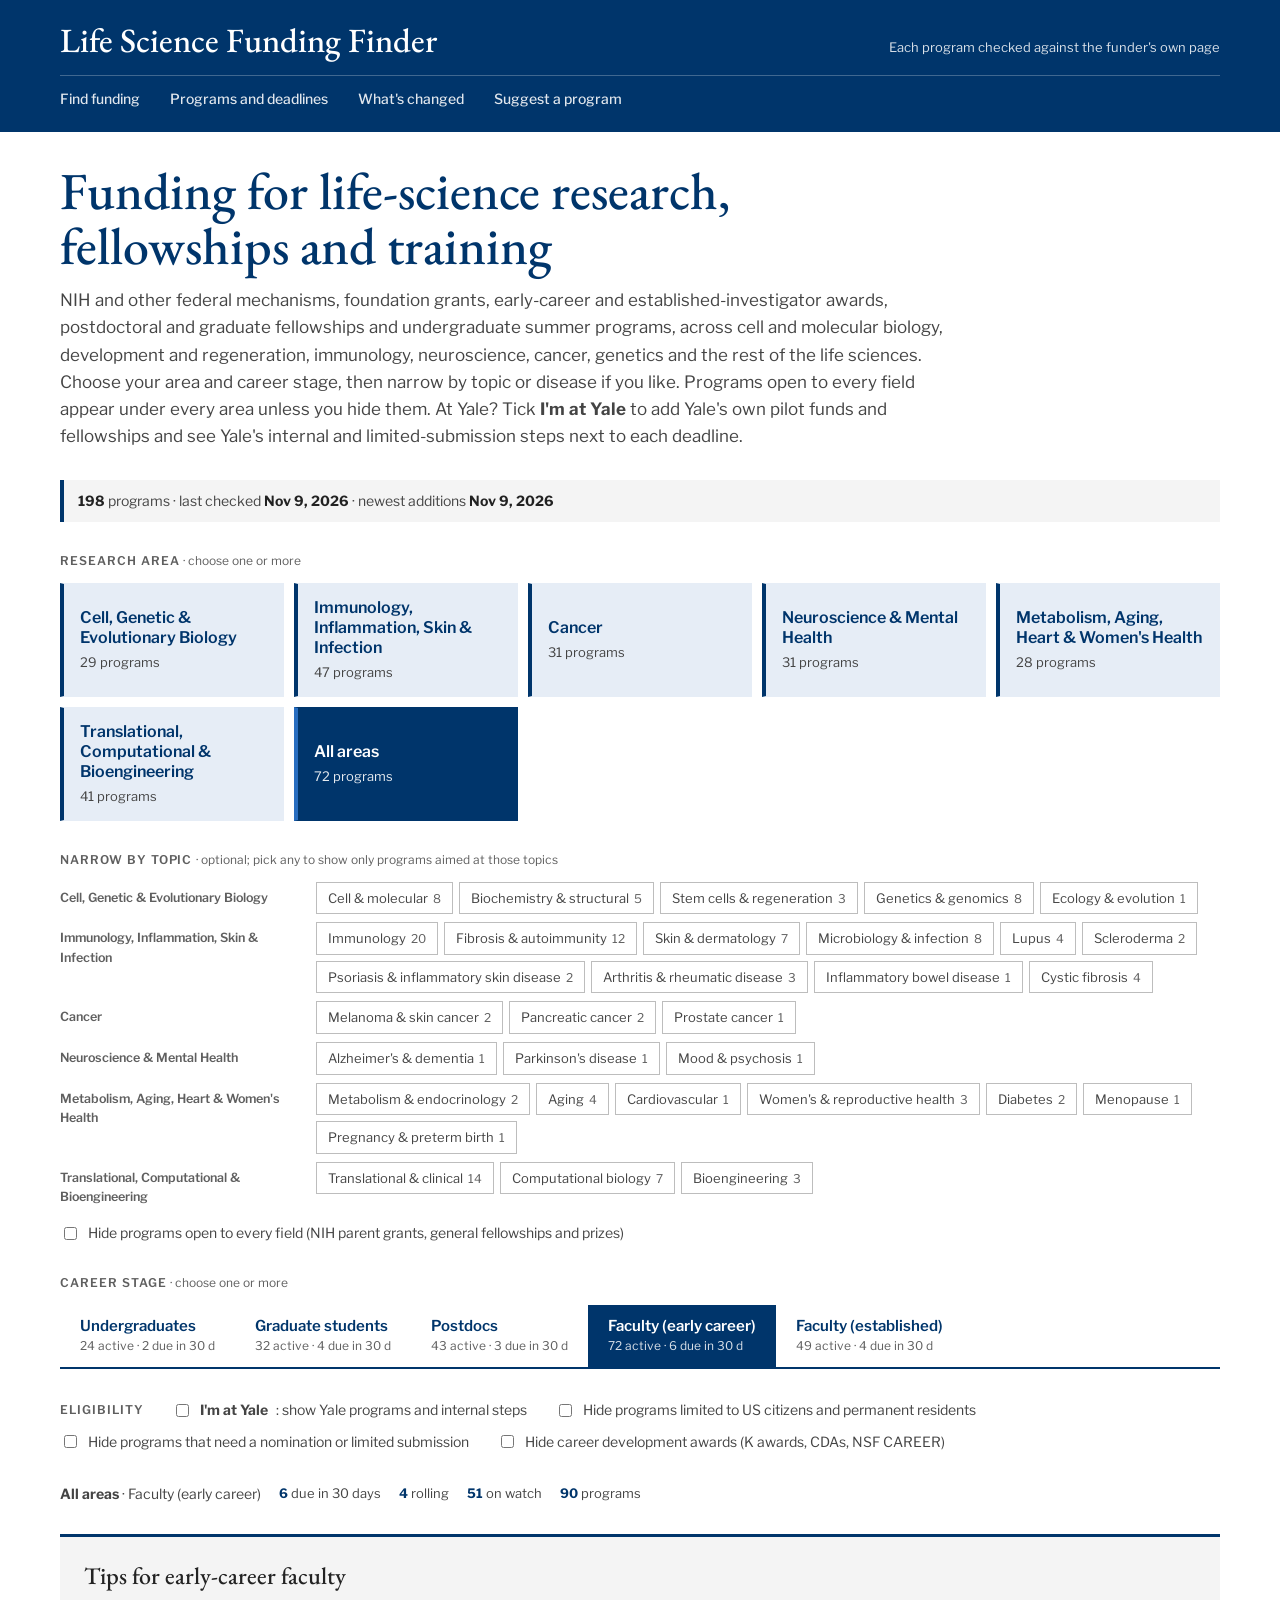
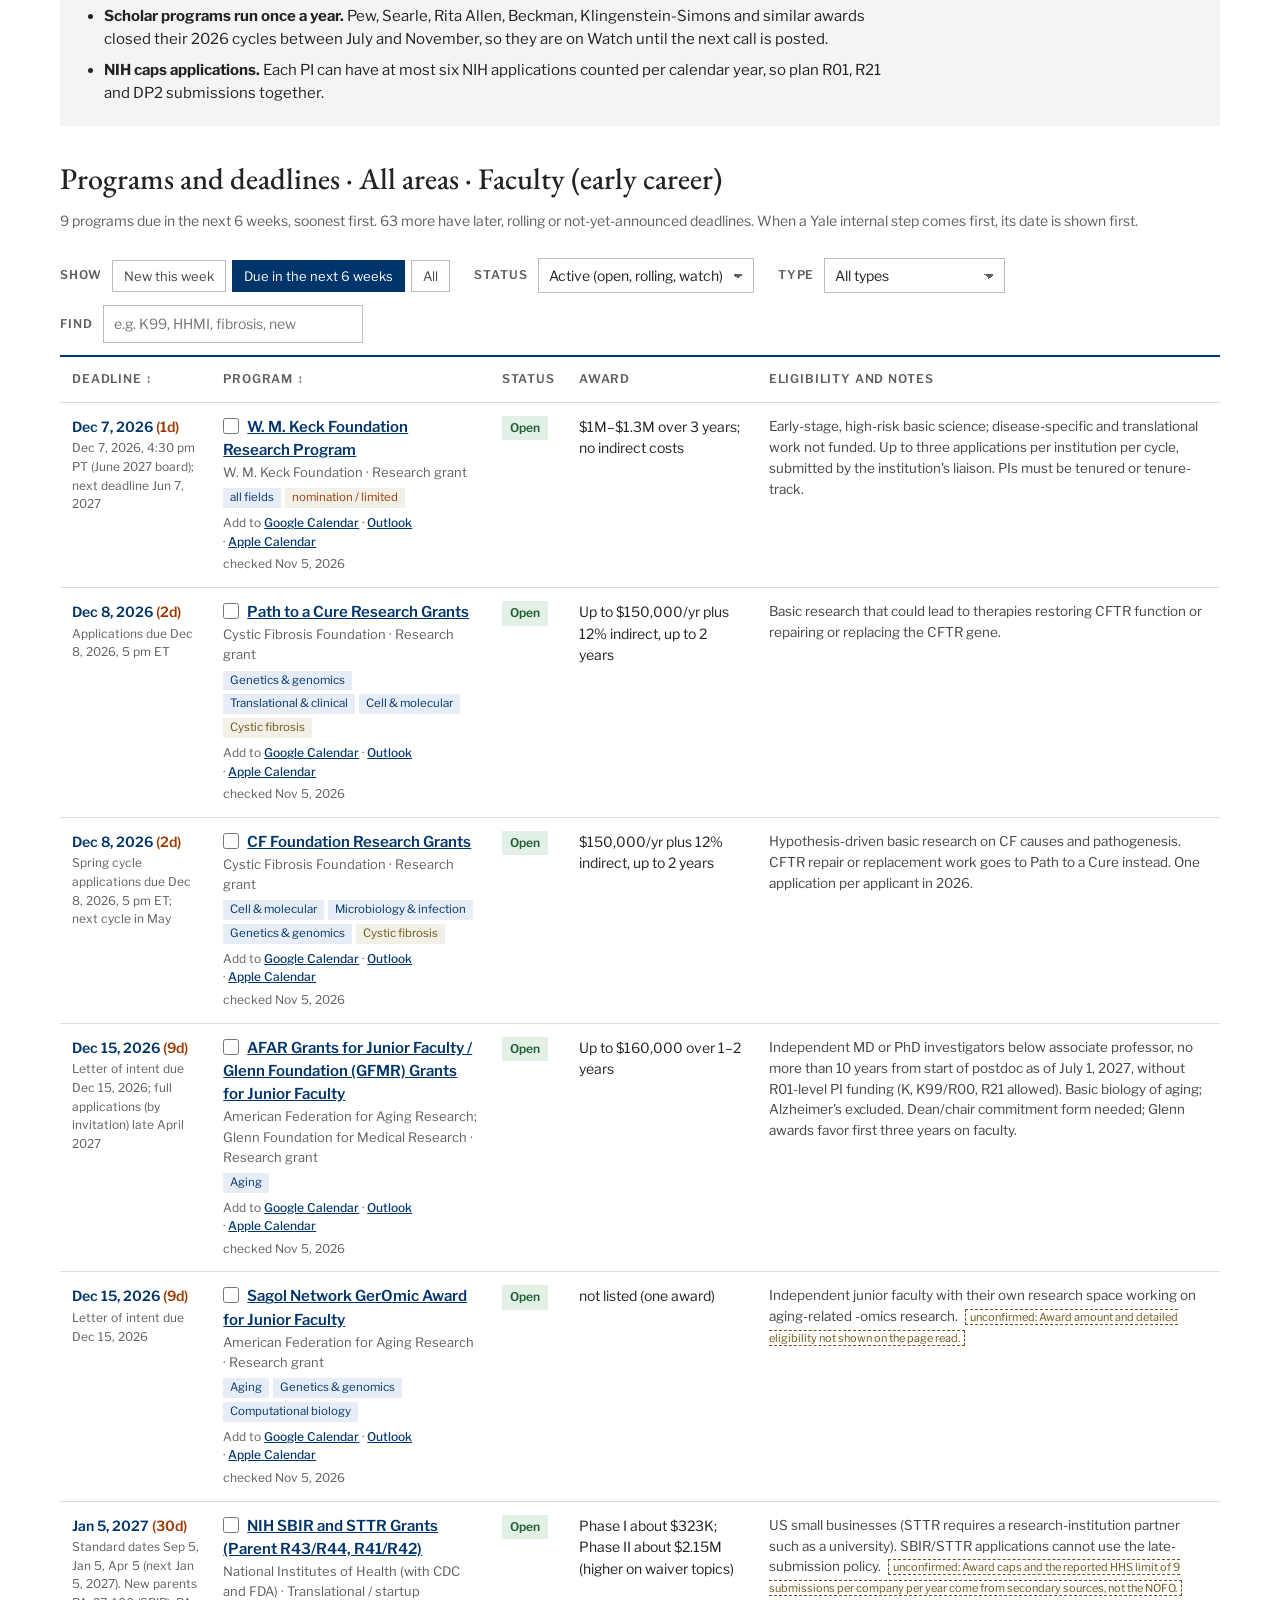
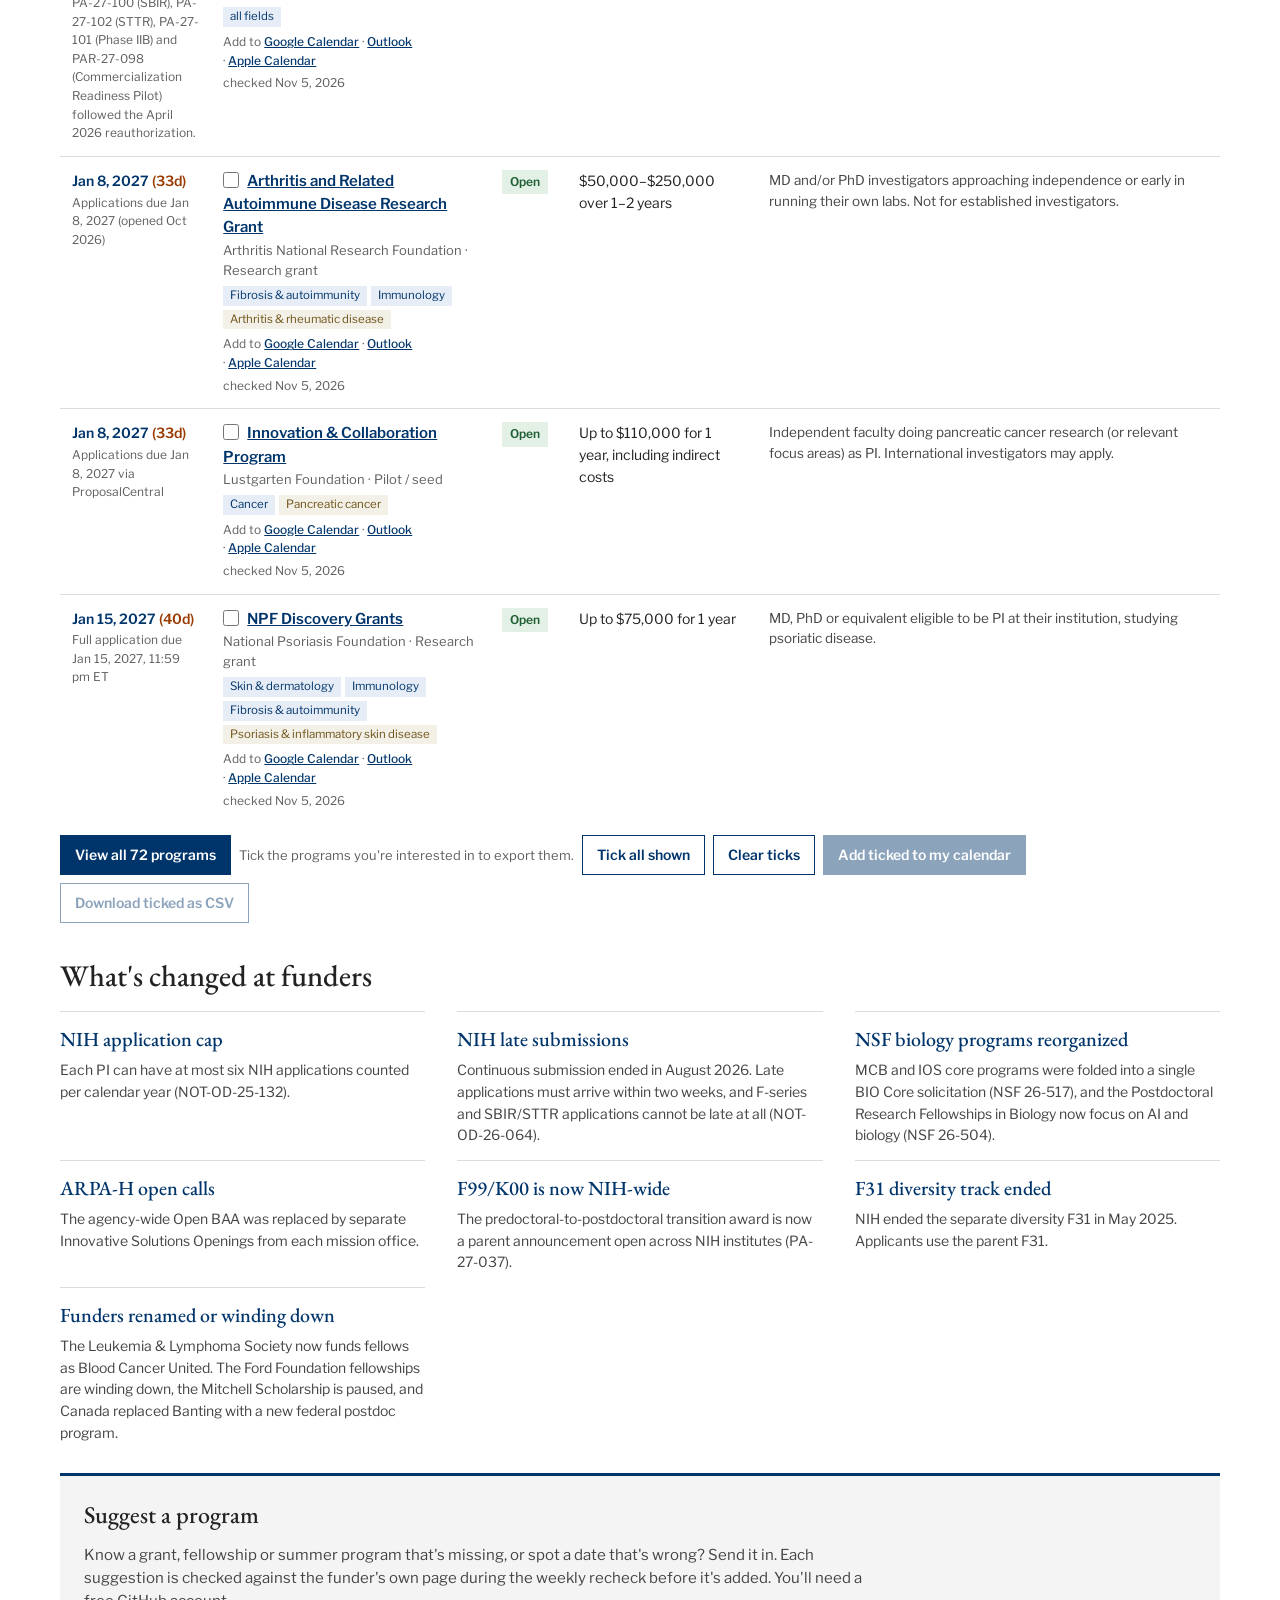
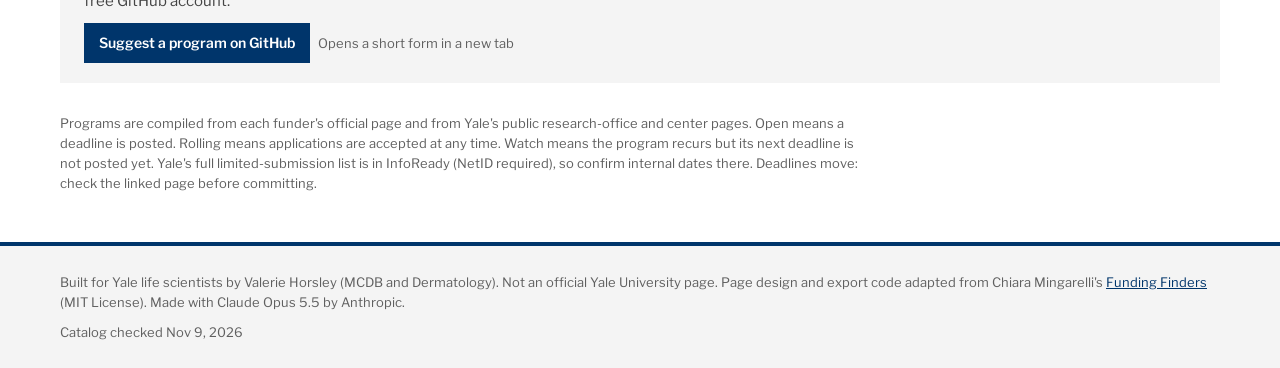
==== commit 484579f7: "Group research areas into six themes with topic and disease chips Six broad areas replace fourteen. " ====
--- a/index.html
+++ b/index.html
@@ -188,6 +188,16 @@
 .steplbl .hint{text-transform:none;letter-spacing:0;font-weight:400;color:var(--ink-3)}
 #notes h2+ul+h2{margin-top:18px}
 
+.topics{display:flex;flex-direction:column;gap:8px}
+.tgroup{display:grid;grid-template-columns:1fr;gap:6px}
+.tchips{display:flex;flex-wrap:wrap;gap:6px}
+.tlbl{font-size:12.5px;font-weight:600;color:var(--ink-3)}
+@media (min-width:900px){.tgroup{grid-template-columns:250px 1fr;align-items:start}.tlbl{padding-top:6px}}
+.chip .cn{color:var(--ink-3);font-size:12px;margin-left:2px}
+.chip[aria-pressed="true"] .cn{color:inherit;opacity:.85}
+.tgen{display:flex;gap:8px;align-items:center;font-size:14px;color:var(--ink-2);cursor:pointer;margin-top:4px}
+.tag.topic{background:var(--warm-soft);color:var(--warm)}
+
 </style>
 
 <div class="site">
@@ -207,7 +217,7 @@
 <div class="wrap">
   <header id="find">
     <h1>Funding for life-science research, fellowships and training</h1>
-    <p>NIH and other federal mechanisms, foundation grants, early-career and established-investigator awards, postdoctoral and graduate fellowships and undergraduate summer programs, across cell and molecular biology, development and regeneration, immunology, neuroscience, cancer, genetics and the rest of the life sciences. Choose your area and career stage. Programs open to every field appear under every area. At Yale? Tick <b>I'm at Yale</b> to add Yale's own pilot funds and fellowships and see Yale's internal and limited-submission steps next to each deadline.</p>
+    <p>NIH and other federal mechanisms, foundation grants, early-career and established-investigator awards, postdoctoral and graduate fellowships and undergraduate summer programs, across cell and molecular biology, development and regeneration, immunology, neuroscience, cancer, genetics and the rest of the life sciences. Choose your area and career stage, then narrow by topic or disease if you like. Programs open to every field appear under every area unless you hide them. At Yale? Tick <b>I'm at Yale</b> to add Yale's own pilot funds and fellowships and see Yale's internal and limited-submission steps next to each deadline.</p>
   </header>
 
   <div class="banner" id="banner">Loading the program list…</div>
@@ -215,6 +225,12 @@
   <section>
     <span class="steplbl">Research area <span class="hint">· choose one or more</span></span>
     <div class="fields" id="fields"></div>
+  </section>
+
+  <section>
+    <span class="steplbl">Narrow by topic <span class="hint">· optional; pick any to show only programs aimed at those topics</span></span>
+    <div id="topics" class="topics"></div>
+    <label class="tgen"><input type="checkbox" id="noAll"> Hide programs open to every field (NIH parent grants, general fellowships and prizes)</label>
   </section>
 
   <section>
@@ -266,7 +282,7 @@
   <section class="panel" id="suggestSec">
     <h2>Suggest a program</h2>
     <p>Know a grant, fellowship or summer program that's missing, or spot a date that's wrong? Send it in. Each suggestion is checked against the funder's own page during the weekly recheck before it's added. You'll need a free GitHub account.</p>
-    <div class="formrow"><a class="btn primary" href="https://github.com/vhorsley/yale-life-science-funding-finder/issues/new?template=suggest-program.yml" target="_blank" rel="noopener">Suggest a program on GitHub</a><span class="msg">Opens a short form in a new tab</span></div>
+    <div class="formrow"><a class="btn primary" href="https://github.com/vhorsley/horsley-life-science-funding-finder/issues/new?template=suggest-program.yml" target="_blank" rel="noopener">Suggest a program on GitHub</a><span class="msg">Opens a short form in a new tab</span></div>
   </section>
 
   <footer id="foot">Programs are compiled from each funder's official page and from Yale's public research-office and center pages. Open means a deadline is posted. Rolling means applications are accepted at any time. Watch means the program recurs but its next deadline is not posted yet. Yale's full limited-submission list is in InfoReady (NetID required), so confirm internal dates there. Deadlines move: check the linked page before committing.</footer>
@@ -274,7 +290,7 @@
 <div class="site-foot"><div class="site-foot-in"><span>Built for Yale life scientists by Valerie Horsley (MCDB and Dermatology). Not an official Yale University page. Page design and export code adapted from Chiara Mingarelli's <a href="https://github.com/ChiaraMingarelli/funding-finders">Funding Finders</a> (MIT License). Made with Claude Opus 5.5 by Anthropic.</span><span id="footDate"></span></div></div>
 
 <!-- SNAPSHOT:START -->
-<script id="snapshot" type="application/json">{"programs":[{"id":"aauw-american-doctoral-fellowship","n":"AAUW American Doctoral Fellowship","f":"American Association of University Women","c":"Graduate fellowship","s":"watch","dt":"2027-28 application closed Sep 30, 2026; next portal expected to open around Aug 2027","a":"$25,000 stipend","e":"For women pursuing a first doctoral degree, enrolled full time, who will finish on or after Apr 1, 2028. US citizens, nationals, or permanent residents.","u":"https://aauw.org/resources/programs/fellowships-grants/current-opportunities/american/","fields":["all"],"stages":["gr"],"us":true,"nom":false,"added":"2026-11-05","checked":"2026-11-05","d":null},{"id":"acs-mission-boost","n":"ACS Mission Boost Grant","f":"American Cancer Society","c":"Translational / startup","s":"open","d":"2026-12-01","dt":"Due Dec 1, 2026 and Jun 1 each year","a":"Stage I up to $297,000 over 2 years; Stage II up to $545,000 direct over 18 months","e":"Independent full-time faculty at a US institution at any career stage, moving cancer research toward a product or clinical use. Stage II requires a Stage I award.","u":"https://www.cancer.org/research/we-fund-cancer-research/apply-research-grant/grant-types/mission-boost-grants.html","fields":["cancer","trans"],"stages":["tt","ten"],"us":false,"nom":false,"added":"2026-11-05","checked":"2026-11-05"},{"id":"acs-postdoctoral-fellowship","n":"American Cancer Society Postdoctoral Fellowship","f":"American Cancer Society","c":"Postdoc fellowship","s":"open","d":"2026-12-01","dt":"Deadlines June 1 and Dec 1 each year (next business day if a weekend/holiday)","a":"$66,000/$68,000/$70,000 stipend plus $4,000/yr allowance, up to 3 years","e":"No more than 3 years since terminal doctorate or 3 years of postdoc training at application. US citizens or non-citizens with appropriate visa/immigration status. Cancer research.","u":"https://www.cancer.org/research/we-fund-cancer-research/apply-research-grant/grant-types/postdoctoral-fellowships.html","fields":["cancer"],"stages":["pd"],"us":false,"nom":false,"unv":"Official page lists recurring 'June 1 and December 1' without a year","added":"2026-11-05","checked":"2026-11-05"},{"id":"acs-professor-award","n":"ACS Professor Award","f":"American Cancer Society","c":"Career award","s":"watch","dt":"LOIs accepted Jun 1–Sep 1 each year; full application Dec 1 only if LOI approved. Next LOI window opens Jun 2027","a":"Up to $80,000/yr for 5 years, flexible use","e":"Full professors with 5 to 20 years at that rank and a strong record in cancer research, mentoring and leadership.","u":"https://www.cancer.org/research/we-fund-cancer-research/apply-research-grant/grant-types/research-professor-grants.html","fields":["cancer"],"stages":["ten"],"us":false,"nom":false,"added":"2026-11-05","checked":"2026-11-05","d":null},{"id":"acs-research-scholar-grant","n":"ACS Research Scholar Grants","f":"American Cancer Society","c":"Research grant","s":"open","d":"2026-12-01","dt":"Deadlines June 1 and Dec 1 each year; next is Dec 1, 2026","a":"Up to $215,000/year direct plus 10% indirect, up to 4 years","e":"Independent investigators within 8 years of first independent faculty appointment, at US academic or nonprofit institutions, with no more than one R01-equivalent. Projects must fit an ACS priority area.","u":"https://www.cancer.org/research/we-fund-cancer-research/apply-research-grant/grant-types/research-scholar-grants.html","fields":["cancer"],"stages":["tt"],"us":false,"nom":false,"unv":"Page meta description says $200,000/year; body says $215,000. Citizenship rules not stated on page.","added":"2026-11-05","checked":"2026-11-05"},{"id":"ada-postdoctoral-fellowship","n":"ADA Postdoctoral Fellowship","f":"American Diabetes Association","c":"Postdoc fellowship","s":"watch","dt":"Next call expected Feb 2027 with an end-of-April deadline (2026 cycle due Apr 30, 2026)","a":"Up to $100,588/yr, max $294,084 over 3 years","e":"Doctorate within 5 years and no more than 4 years of postdoc training at submission; US work authorization; US institution. Diabetes research.","u":"https://professional.diabetes.org/content-page/spring-cycle","fields":["metab"],"stages":["pd"],"us":false,"nom":false,"added":"2026-11-05","checked":"2026-11-05","d":null},{"id":"ada-research-grants","n":"ADA Innovative Basic Science / Clinical or Translational Science Awards","f":"American Diabetes Association","c":"Research grant","s":"watch","dt":"2026 cycle closed (LOI Apr 28, full Jun 24, 2026); next call not yet posted","a":"Basic up to $345K over 3 years; clinical/translational up to $600K over 3 years","e":"Full-time independent faculty at a US nonprofit institution, with permission to work in the US (no citizenship requirement). Basic awards must address diabetes etiology or complications.","u":"https://professional.diabetes.org/research-grants/current-funding-opportunities-type-1-diabetes-rfa","fields":["metab"],"stages":["tt","ten"],"us":false,"nom":false,"added":"2026-11-05","checked":"2026-11-05","d":null},{"id":"afar-gfmr-discovery-award","n":"Glenn Foundation for Medical Research Discovery Award","f":"AFAR / Glenn Foundation for Medical Research","c":"Research grant","s":"watch","dt":"2026 LOI deadline has passed; next cycle not posted","a":"$555,000 over 3 years (2 awards)","e":"Full-time assistant professor or higher working on the basic biology of aging. Investigators new to aging research are welcome.","u":"https://www.afar.org/funding-opportunities","fields":["aging"],"stages":["tt","ten"],"us":false,"nom":false,"added":"2026-11-05","checked":"2026-11-05","d":null},{"id":"afar-gfmr-junior-faculty","n":"AFAR Grants for Junior Faculty / Glenn Foundation (GFMR) Grants for Junior Faculty","f":"American Federation for Aging Research; Glenn Foundation for Medical Research","c":"Research grant","s":"open","d":"2026-12-15","dt":"Letter of intent due Dec 15, 2026; full applications (by invitation) late April 2027","a":"Up to $160,000 over 1–2 years","e":"Independent MD or PhD investigators below associate professor, no more than 10 years from start of postdoc as of July 1, 2027, without R01-level PI funding (K, K99/R00, R21 allowed). Basic biology of aging; Alzheimer's excluded. Dean/chair commitment form needed; Glenn awards favor first three years on faculty.","u":"https://www.afar.org/grants/afar-research-grants-1","fields":["aging"],"stages":["tt"],"us":false,"nom":false,"added":"2026-11-05","checked":"2026-11-05"},{"id":"afar-sagol-geromic","n":"Sagol Network GerOmic Award for Junior Faculty","f":"American Federation for Aging Research","c":"Research grant","s":"open","d":"2026-12-15","dt":"Letter of intent due Dec 15, 2026","a":"not listed (one award)","e":"Independent junior faculty with their own research space working on aging-related -omics research.","u":"https://www.afar.org/funding-opportunities","fields":["aging","gen","comp"],"stages":["tt"],"us":false,"nom":false,"unv":"Award amount and detailed eligibility not shown on the page read.","added":"2026-11-05","checked":"2026-11-05"},{"id":"aha-career-development-award","n":"AHA Career Development Award","f":"American Heart Association","c":"Career award","s":"open","d":"2026-12-01","dt":"Proposals due Dec 1, 2026, 3 p.m. Central (ProposalCentral opened Oct 1); awards start Apr 1, 2027.","a":"$77,000/yr including 10% indirects, 3 years ($231,000)","e":"Faculty up to assistant professor within 6 years of first faculty appointment (postdocs may apply if appointed by start). Citizens, permanent residents and several visa types (e.g., H-1B, O-1). Must be an AHA Professional Member; K99/R00 and R01 holders not eligible. Cardiovascular and brain health research.","u":"https://professional.heart.org/en/research-programs/aha-funding-opportunities/career-development-award","fields":["cardio","neuro"],"stages":["pd","tt"],"us":false,"nom":false,"cd":true,"unv":"AHA program web page failed to load; details taken from AHA's own 2027 CDA RFP PDF on professional.heart.org.","added":"2026-11-05","checked":"2026-11-05"},{"id":"aha-postdoctoral-fellowship","n":"AHA Postdoctoral Fellowship","f":"American Heart Association","c":"Postdoc fellowship","s":"watch","dt":"Next deadline expected around early Aug 2027 (2027 award proposals were due Aug 5, 2026)","a":"Stipend $63,480-$77,076/yr (by experience) plus $12,200 health insurance and $3,000/yr project support; 1-2 years","e":"Within 5 years of doctorate, no faculty rank, at a US nonprofit; qualifying immigration status (citizen, permanent resident or certain visas). Must be an AHA Professional Member. Cardiovascular and brain health.","u":"https://professional.heart.org/en/research-programs/application-information/postdoctoral-fellowship","fields":["cardio","neuro","metab"],"stages":["pd"],"us":false,"nom":false,"added":"2026-11-05","checked":"2026-11-05","d":null},{"id":"alz-aarfa","n":"Alzheimer's Association Research Fellowship (AARFA)","f":"Alzheimer's Association","c":"Postdoc fellowship","s":"watch","dt":"Next LOI expected mid-2027 (last cycle LOI Aug 14, 2026; full app Oct 20, 2026)","a":"Up to $200,000 total ($180,000 research plus $20,000 dissemination)","e":"Within 10 years of terminal degree at LOI. Alzheimer's disease and dementia research.","u":"https://www.alz.org/research/for_researchers/grants/types-of-grants/aarfa","fields":["neuro","aging"],"stages":["pd"],"us":false,"nom":false,"added":"2026-11-05","checked":"2026-11-05","d":null},{"id":"alz-zenith-fellows","n":"Zenith Fellows Award","f":"Alzheimer's Association","c":"Research grant","s":"open","d":"2026-12-01","dt":"LOI due Dec 1, 2026 (Dec 3 for ISTAART members); invited full application Mar 30, 2027","a":"Up to $450,000 over 2–3 years","e":"Associate professor or above with major multi-year grants as PI and an independent lab in Alzheimer's/dementia research. Open to US and international researchers; no clinical trials.","u":"https://www.alz.org/research/for_researchers/grants/types-of-grants/the_zenith_fellows_award_program_-zenith","fields":["neuro","aging"],"stages":["ten"],"us":false,"nom":false,"added":"2026-11-05","checked":"2026-11-05"},{"id":"amgen-scholars-us","n":"Amgen Scholars Program (U.S.)","f":"Amgen Foundation","c":"Undergraduate program","s":"open","d":"2027-02-01","dt":"Summer 2027 applications due Feb 1, 2027 (separate application for each host site)","a":"Varies by host site (housing, food, and travel support); symposium costs covered","e":"Summer research at 14 US host sites, including Yale, for sophomores, juniors, and non-graduating seniors with a GPA of 3.2+ who are interested in a PhD or MD-PhD. US citizens or permanent residents.","u":"https://amgenscholars.com/us-program","fields":["all"],"stages":["ug"],"us":true,"nom":false,"added":"2026-11-05","checked":"2026-11-05"},{"id":"anrf-physician-scientist-postdoc","n":"ANRF Postdoctoral Research Fellowship for Physician-Scientists","f":"Arthritis National Research Foundation","c":"Postdoc fellowship","s":"open","d":"2027-01-08","dt":"Opened Oct 1, 2026; due Jan 8, 2027","a":"$50,000-$250,000 over 1-2 years (range across ANRF grants)","e":"MD or MD/PhD physicians in or recently finishing an ACGME rheumatology fellowship; PhD-only applicants not eligible.","u":"https://curearthritis.org/research-grants/","fields":["fib","imm","trans"],"stages":["pd"],"us":false,"nom":false,"unv":"Fellowship-specific amount not listed","added":"2026-11-05","checked":"2026-11-05"},{"id":"anrf-research-grant","n":"Arthritis and Related Autoimmune Disease Research Grant","f":"Arthritis National Research Foundation","c":"Research grant","s":"open","d":"2027-01-08","dt":"Applications due Jan 8, 2027 (opened Oct 2026)","a":"$50,000–$250,000 over 1–2 years","e":"MD and/or PhD investigators approaching independence or early in running their own labs. Not for established investigators.","u":"https://curearthritis.org/research-grants/","fields":["fib","imm"],"stages":["pd","tt"],"us":false,"nom":false,"added":"2026-11-05","checked":"2026-11-05"},{"id":"arpa-h-mission-office-iso","n":"ARPA-H Mission Office Innovative Solutions Openings (ISOs)","f":"Advanced Research Projects Agency for Health (ARPA-H)","c":"Research grant","s":"rolling","dt":"Rolling. Send a solution summary first; full proposals only after ARPA-H written feedback. Four office ISOs: Health Science Futures (ARPA-H-SOL-24-104), Proactive Health (-106), Resilient Systems (-103), Scalable Solutions (-105). These replaced the agency-wide Open BAA.","a":"not listed; awards are usually other transaction agreements","e":"Universities, companies and other organizations proposing high-risk, transformative health research outside existing ARPA-H programs. Health Science Futures fits basic biomedical work that removes scientific limits.","u":"https://arpa-h.gov/research-and-funding/mission-office-iso","fields":["all"],"stages":["tt","ten"],"us":false,"nom":false,"unv":"ARPA-H page lists no closing dates; the HSF ISO response date of Mar 6, 2029 (Amendment 3) was seen only on a SAM.gov mirror site.","added":"2026-11-05","checked":"2026-11-05","d":null},{"id":"ascb-cell-bio-travel-grants","n":"ASCB Cell Bio Travel and Familycare Grants","f":"American Society for Cell Biology","c":"Training & travel","s":"watch","dt":"2026 applications closed (Cell Bio 2026 is Dec 12-15, San Diego); next round expected around mid-2027","a":"$500 (general, IFCB, Familycare); EMBO option up to EUR 1,350","e":"For ASCB members attending the annual Cell Bio meeting; EMBO and IFCB options are for trainees outside the US. One grant per applicant.","u":"https://www.ascb.org/grants-awards/travel-grants/","fields":["cell"],"stages":["gr","pd"],"us":false,"nom":false,"added":"2026-11-05","checked":"2026-11-05","d":null},{"id":"bcu-cdp-fellow","n":"Career Development Program: Fellow (formerly LLS)","f":"Blood Cancer United (formerly The Leukemia & Lymphoma Society)","c":"Postdoc fellowship","s":"watch","dt":"Annual cycle; last cycle had eligibility Oct 17, LOI Nov 1, full application Nov 15, 2025","a":"Up to $70,000/yr for 3 years (min. $65,000/yr salary) plus up to $3,600/yr childcare","e":"Postdocs with 3 years or less of postdoctoral training at award start. Research must be directly relevant to blood cancers.","u":"https://bloodcancerunited.org/research/grants/career-development-program-cdp","fields":["cancer"],"stages":["pd"],"us":false,"nom":false,"unv":"2026-2027 cycle dates not posted on official page as of Nov 5, 2026; usual timing (Oct-Nov) may already have passed","added":"2026-11-05","checked":"2026-11-05","d":null},{"id":"bcu-cdp-special-fellow","n":"Career Development Program: Special Fellow (formerly LLS)","f":"Blood Cancer United (formerly The Leukemia & Lymphoma Society)","c":"Postdoc fellowship","s":"watch","dt":"Annual cycle; last cycle had eligibility Oct 17, LOI Nov 1, full application Nov 15, 2025","a":"Up to $75,000/yr for 2-3 years (min. $70,000/yr salary) plus up to $3,600/yr childcare","e":"Postdocs or instructors with 3-5 years of postdoctoral training at award start, still in a mentored blood cancer research position.","u":"https://bloodcancerunited.org/research/grants/career-development-program-cdp","fields":["cancer"],"stages":["pd"],"us":false,"nom":false,"unv":"2026-2027 cycle dates not posted on official page as of Nov 5, 2026","added":"2026-11-05","checked":"2026-11-05","d":null},{"id":"beckman-postdoctoral-fellows","n":"Arnold O. Beckman Postdoctoral Fellowship","f":"Arnold and Mabel Beckman Foundation","c":"Postdoc fellowship","s":"watch","dt":"Portal usually opens June-September; 2027 deadline not posted","a":"$224,000 over 2 years; optional third year $118,000; instrumentation fellows up to $200,000 extra","e":"Chemical sciences or chemical instrumentation (incl. chemical biology). PhD students finishing by May 1, 2027 or postdocs with 18 months or less of postdoc work. US citizens, permanent residents and DACA only.","u":"https://www.beckman-foundation.org/programs/beckman-postdoctoral-fellows/","fields":["struct","bioeng"],"stages":["gr","pd"],"us":true,"nom":false,"added":"2026-11-05","checked":"2026-11-05","d":null},{"id":"beckman-young-investigators","n":"Beckman Young Investigator Program","f":"Arnold and Mabel Beckman Foundation","c":"Career award","s":"watch","dt":"LOI portal generally open June–August each year; exact 2027 LOI date not posted","a":"About $600,000 over 4 years; no indirect costs","e":"Tenure-track faculty within the first four years (2027 program: start after 1/1/2022 and by 7/31/2026), no more than 10 years past terminal degree, and at most $225,000/year in direct external funding. Needs endorsements from the chief academic officer and dean; US citizenship or permanent residency required by interview. No clinical research or single-target drug discovery.","u":"https://beckman-foundation.org/programs/beckman-young-investigator/","fields":["cell","struct","bioeng","comp","neuro","gen"],"stages":["tt"],"us":true,"nom":false,"unv":"Exact LOI deadline for the next cycle not posted.","added":"2026-11-05","checked":"2026-11-05","d":null},{"id":"blavatnik-national-awards","n":"Blavatnik National Awards for Young Scientists","f":"Blavatnik Family Foundation / New York Academy of Sciences","c":"Prize","s":"open","d":"2026-12-02","dt":"Institutional nominations close Dec 2, 2026; letters of support due Dec 16, 2026","a":"$250,000 laureate; $15,000 per finalist","e":"Faculty PIs at invited US institutions born in 1985 or later. Institutions may nominate up to three people (one per category); no self-nominations.","u":"https://www.nyas.org/2027-national-nomination-flyer/","fields":["all"],"stages":["tt","ten"],"us":false,"nom":true,"added":"2026-11-05","checked":"2026-11-05"},{"id":"breakthrough-t1d-advanced-postdoc","n":"Breakthrough T1D Advanced Postdoctoral Fellowship","f":"Breakthrough T1D (formerly JDRF)","c":"Postdoc fellowship","s":"watch","dt":"Next deadline expected early July 2027 (FY27 deadline was July 2, 2026)","a":"not listed","e":"Senior postdocs moving toward independence in type 1 diabetes research.","u":"https://breakthrought1d.org.uk/about-breakthrough-t1d-uk-and-our-impact/our-research/information-for-researchers/current-research-funding-opportunities/international-breakthrough-t1d-funding-opportunities/","fields":["metab","imm"],"stages":["pd"],"us":false,"nom":false,"unv":"Eligibility and amount not confirmed on official page","added":"2026-11-05","checked":"2026-11-05","d":null},{"id":"breakthrough-t1d-postdoc","n":"Breakthrough T1D Postdoctoral Fellowship","f":"Breakthrough T1D (formerly JDRF)","c":"Postdoc fellowship","s":"watch","dt":"Next deadline expected early July 2027 (FY27 deadline was July 2, 2026)","a":"Stipend by experience plus $5,500/yr research allowance","e":"Doctorate no more than 5 years before application; not in residency. Type 1 diabetes research.","u":"https://www.breakthrought1d.org/wp-content/uploads/2026/04/FY27-PDF-RFA.pdf","fields":["metab","imm"],"stages":["pd"],"us":false,"nom":false,"added":"2026-11-05","checked":"2026-11-05","d":null},{"id":"brf-seed-grant","n":"Brain Research Foundation Seed Grant","f":"Brain Research Foundation","c":"Pilot / seed","s":"watch","dt":"2027 cycle LOI closed Nov 3, 2026 (full applications by invitation due Mar 4, 2027); next LOI expected around Nov 2027","a":"Up to $100,000 direct over 2 years; no indirect costs","e":"Full-time assistant professors (first priority) or associate professors starting a new direction, at invited US institutions. One LOI per institution, with institutional signature.","u":"https://www.thebrf.org/wp-content/uploads/2026/08/2027-SG-Guidelines.pdf","fields":["neuro"],"stages":["tt"],"us":false,"nom":true,"yale":{"d":null,"t":"Yale may submit one LOI; internal selection via InfoReady.","u":"https://research-support.yale.edu/office-of-sponsored-projects/funding/limited-submissions"},"unv":"Next-cycle dates not posted.","added":"2026-11-05","checked":"2026-11-05","d":null},{"id":"brightfocus-adr-postdoc","n":"BrightFocus Alzheimer's Disease Research Postdoctoral Fellowship","f":"BrightFocus Foundation","c":"Postdoc fellowship","s":"watch","dt":"Next deadline expected Sept 2027 (FY27 proposals due Sept 1, 2026; no LOI)","a":"$200,000 over 2 years","e":"Within 5 years of degree; mentored training in an established lab. Open to US and international researchers.","u":"https://www.brightfocus.org/about/for-scientists/apply-for-a-research-grant/alzheimers-disease-research-request-for-proposals/","fields":["neuro","aging"],"stages":["pd"],"us":false,"nom":false,"added":"2026-11-05","checked":"2026-11-05","d":null},{"id":"brightfocus-adr-standard","n":"Alzheimer's Disease Research Standard Award","f":"BrightFocus Foundation","c":"Research grant","s":"watch","dt":"FY27 cycle closed Sep 1, 2026; next RFP expected to open around Jun 2027","a":"$300,000 over up to 3 years","e":"Independent Investigator track is open to people from outside the Alzheimer's field and to those without an R01 on the same topic. US and international applicants.","u":"https://www.brightfocus.org/about/for-scientists/apply-for-a-research-grant/alzheimers-disease-research-request-for-proposals/","fields":["neuro","aging"],"stages":["tt","ten"],"us":false,"nom":false,"added":"2026-11-05","checked":"2026-11-05","d":null},{"id":"brightfocus-mdr-standard","n":"Macular Degeneration Research Standard Award","f":"BrightFocus Foundation","c":"Research grant","s":"watch","dt":"Current cycle: invited full proposals due Dec 10, 2026; next open call not posted","a":"$300,000 over up to 2 years","e":"Investigators more than 10 years past their terminal degree working on age-related macular degeneration. US and international applicants.","u":"https://www.brightfocus.org/about/for-scientists/apply-for-a-research-grant/macular-degeneration-research-request-for-proposals/","fields":["neuro","aging"],"stages":["ten"],"us":false,"nom":false,"added":"2026-11-05","checked":"2026-11-05","d":null},{"id":"bt1d-islet-stress-cell-loss","n":"Mitigating Stress-related Cell Loss in Islet Replacement Therapy","f":"Breakthrough T1D","c":"Research grant","s":"open","d":"2026-11-19","dt":"Letter of intent due Nov 19, 2026","a":"not listed","e":"Targeted call on protecting transplanted islet or stem-cell-derived beta cells from stress-induced loss.","u":"https://www.breakthrought1d.org/explore-research/funding-opportunities/","fields":["metab","stem","trans"],"stages":["tt","ten"],"us":false,"nom":false,"unv":"Award size and detailed eligibility are in the call document, which was not reviewed.","added":"2026-11-05","checked":"2026-11-05"},{"id":"bt1d-project-concepts","n":"Project Concepts (Strategic Research Agreements)","f":"Breakthrough T1D","c":"Research grant","s":"open","d":"2027-05-06","dt":"Semi-annual; Round 2 letters of intent due May 6, 2027 (Round 1 closed Nov 5, 2026)","a":"not listed","e":"Concepts must fit Breakthrough T1D's current research strategy. Open to academic investigators worldwide.","u":"https://www.breakthrought1d.org/explore-research/funding-opportunities/","fields":["metab","imm","trans"],"stages":["tt","ten"],"us":false,"nom":false,"added":"2026-11-05","checked":"2026-11-05"},{"id":"bwf-casi","n":"BWF Career Awards at the Scientific Interface (CASI)","f":"Burroughs Wellcome Fund","c":"Career award","s":"watch","dt":"Next LOI expected mid-Aug 2027 (2027 cycle LOI was Aug 14, 2026; invited full applications due Jan 11, 2027)","a":"$560,000 over 5 years (postdoc to early faculty)","e":"12-60 months of postdoctoral experience; physical/computational/engineering scientists working on biology. US/Canadian citizens, permanent residents, and temporary residents with valid visas.","u":"https://www.bwfund.org/grants/interfaces-in-science/career-awards-at-the-scientific-interface/","fields":["comp","bioeng"],"stages":["pd"],"us":false,"nom":false,"cd":true,"added":"2026-11-05","checked":"2026-11-05","d":null},{"id":"bwf-path","n":"BWF Investigators in the Pathogenesis of Infectious Disease (PATH)","f":"Burroughs Wellcome Fund","c":"Career award","s":"watch","dt":"2027 cycle: LOIs closed Jul 16, 2026; invited full proposals due Nov 12, 2026. Next LOI expected around Jul 2027.","a":"$505,000 over 5 years","e":"Assistant professors with at least 3 years in rank (not associate professors) in the US or Canada; citizens, residents and several visa holders. Research on host-pathogen interplay in infectious disease.","u":"https://www.bwfund.org/grants/infectious-diseases/investigators-in-the-pathogenesis-of-infectious-disease/","fields":["micro","imm"],"stages":["tt"],"us":false,"nom":false,"added":"2026-11-05","checked":"2026-11-05","d":null},{"id":"cdmrp-lrp","n":"Lupus Research Program (LRP)","f":"U.S. Department of Defense, CDMRP","c":"Research grant","s":"watch","dt":"FY26 cycle closed (Idea Award pre-application Jul 29, full Aug 19, 2026). FY27 not yet announced.","a":"FY26 Idea Award up to $300,000 over 2 years (about 5 awards; FY26 program: $10M)","e":"Independent investigators or mentored postdocs with a terminal degree at eligible organizations worldwide; no citizenship limit. One Idea Award application per PI.","u":"https://cdmrp.health.mil/lrp/default","fields":["fib","imm"],"stages":["pd","tt","ten"],"us":false,"nom":false,"added":"2026-11-05","checked":"2026-11-05","d":null},{"id":"cdmrp-prcrp","n":"Peer Reviewed Cancer Research Program (PRCRP)","f":"U.S. Department of Defense, CDMRP","c":"Research grant","s":"watch","dt":"FY26 cycle closed (Idea Award pre-application Jun 26, full Oct 5, 2026). FY27 not yet announced.","a":"Varies; FY26 Idea Award up to $600,000 over 2 years, with an Early Career Investigator option (FY26 program: $165M)","e":"Independent investigators at eligible organizations worldwide. Limited to listed cancer topics; FY26 excluded melanoma and breast, kidney, lung, pancreas, prostate and ovarian cancers.","u":"https://cdmrp.health.mil/prcrp/default","fields":["cancer","trans"],"stages":["tt","ten"],"us":false,"nom":false,"added":"2026-11-05","checked":"2026-11-05","d":null},{"id":"cdmrp-prmrp","n":"Peer Reviewed Medical Research Program (PRMRP)","f":"U.S. Department of Defense, CDMRP","c":"Research grant","s":"watch","dt":"FY26 cycle closed (e.g., Discovery Award pre-application Jul 16, full Jul 30, 2026). No FY27 announcement posted as of Oct 28, 2026; expect pre-announcements in spring-summer 2027 if funded.","a":"Varies by mechanism; FY26 Discovery Award up to $385,000 over 2 years (FY26 program: $370M)","e":"Investigators at any career level at eligible organizations worldwide, no citizenship limit. Must fit a congressionally named topic; FY26 topics included scleroderma, eczema, pulmonary fibrosis, sarcoidosis and other autoimmune conditions. Lupus and wound healing were not FY26 PRMRP topics.","u":"https://cdmrp.health.mil/prmrp/default","fields":["trans","fib","imm","derm"],"stages":["pd","tt","ten"],"us":false,"nom":false,"added":"2026-11-05","checked":"2026-11-05","d":null},{"id":"cff-clinical-pilot-feasibility","n":"Clinical Pilot and Feasibility Award","f":"Cystic Fibrosis Foundation","c":"Pilot / seed","s":"open","d":"2027-03-31","dt":"Fall 2027 cycle: LOI Mar 31, 2027; full application Aug 18, 2027 (Spring 2027 LOI closed Oct 1, 2026)","a":"Up to $80K/yr single-center or $150K/yr multi-center, plus 12% indirect, up to 2 years","e":"Independent investigators doing human-subjects CF research to gather preliminary data for larger trials. Industry-sponsored projects not eligible.","u":"https://www.cff.org/researchers/clinical-pilot-and-feasibility-award","fields":["trans"],"stages":["tt","ten"],"us":false,"nom":false,"added":"2026-11-05","checked":"2026-11-05"},{"id":"cff-clinical-research-award","n":"Clinical Research Award","f":"Cystic Fibrosis Foundation","c":"Research grant","s":"watch","dt":"Spring 2027 LOI closed Oct 1, 2026; fall cycle LOI is in March","a":"Up to $150K/yr single-center or $350K/yr multi-center, plus 12% indirect, up to 3 years","e":"Independent investigators doing investigator-initiated clinical, translational or epidemiologic CF research. Must show access to CF patients.","u":"https://www.cff.org/researchers/clinical-research-award","fields":["trans"],"stages":["tt","ten"],"us":false,"nom":false,"unv":"Exact Fall 2027 LOI date not shown on the award page; the related pilot award lists Mar 31, 2027.","added":"2026-11-05","checked":"2026-11-05","d":null},{"id":"cff-nih-r01-unfunded","n":"CFF/NIH R01-Unfunded Award","f":"Cystic Fibrosis Foundation","c":"Research grant","s":"open","d":"2026-11-30","dt":"Rolling until Nov 30, 2026, 5 pm ET","a":"Up to $125,000 for 1 year, direct costs only","e":"Bridge funding for a CF-relevant R01 (or equivalent) that scored 1–45 but was not funded and can be resubmitted within a year.","u":"https://www.cff.org/researchers/cffnih-r01-unfunded-award","fields":["all"],"stages":["tt","ten"],"us":false,"nom":false,"added":"2026-11-05","checked":"2026-11-05"},{"id":"cff-ptac-research-grants","n":"Path to a Cure Research Grants","f":"Cystic Fibrosis Foundation","c":"Research grant","s":"open","d":"2026-12-08","dt":"Applications due Dec 8, 2026, 5 pm ET","a":"Up to $150,000/yr plus 12% indirect, up to 2 years","e":"Basic research that could lead to therapies restoring CFTR function or repairing or replacing the CFTR gene.","u":"https://www.cff.org/researchers/path-cure-academic-programs","fields":["gen","trans","cell"],"stages":["tt","ten"],"us":false,"nom":false,"added":"2026-11-05","checked":"2026-11-05"},{"id":"cff-research-grants","n":"CF Foundation Research Grants","f":"Cystic Fibrosis Foundation","c":"Research grant","s":"open","d":"2026-12-08","dt":"Spring cycle applications due Dec 8, 2026, 5 pm ET; next cycle in May","a":"$150,000/yr plus 12% indirect, up to 2 years","e":"Hypothesis-driven basic research on CF causes and pathogenesis. CFTR repair or replacement work goes to Path to a Cure instead. One application per applicant in 2026.","u":"https://www.cff.org/researchers/research-grants","fields":["cell","micro","gen"],"stages":["tt","ten"],"us":false,"nom":false,"added":"2026-11-05","checked":"2026-11-05"},{"id":"churchill-scholarship","n":"Churchill Scholarship","f":"Winston Churchill Foundation of the United States","c":"Graduate fellowship","s":"watch","dt":"Nomination deadline was Nov 2, 2026 (closed); next expected around early Nov 2027","a":"Over $80,000 (tuition, travel, visa, stipend), plus an optional $4,000 research grant","e":"One year of STEM MPhil/MASt study at Cambridge for US citizens who are seniors or recent graduates (within 12 months) of a participating institution. Each school nominates up to 2 applicants.","u":"https://www.churchillscholarship.org/the-scholarship","fields":["all"],"stages":["ug"],"us":true,"nom":true,"unv":"Did not confirm that Yale is on the participating-institutions list.","added":"2026-11-05","checked":"2026-11-05","d":null},{"id":"cri-irvington-postdoc","n":"CRI Irvington Postdoctoral Fellowship","f":"Cancer Research Institute","c":"Postdoc fellowship","s":"open","d":"2027-03-01","dt":"Due Mar 1, 2027, 11:59 PM ET (deadlines Mar 1 and Sept 1 each year)","a":"$74,000/$76,000/$78,000 stipend over 3 years plus $5,000/yr sponsor allowance","e":"Doctoral degree by activation; ineligible if 5+ years of mentored research experience at activation. No citizenship restrictions. Cancer immunology and immunotherapy.","u":"https://www.cancerresearch.org/cri-irvington-postdoctoral-fellowship","fields":["imm","cancer"],"stages":["gr","pd"],"us":false,"nom":false,"added":"2026-11-05","checked":"2026-11-05"},{"id":"cshl-urp","n":"Cold Spring Harbor Laboratory Undergraduate Research Program (URP)","f":"Cold Spring Harbor Laboratory","c":"Undergraduate program","s":"open","d":"2027-01-15","dt":"Applications and letters due Jan 15, 2027 at 11:59 pm PST; program runs Jun 7 to Aug 7, 2027","a":"$7,000 stipend plus room and board","e":"For sophomores and juniors returning to college; first-year students only in exceptional cases. Students of any nationality may apply if enrolled full time at a US college (or a partner foreign university).","u":"https://cshl.edu/education/undergraduate-research-program","fields":["all"],"stages":["ug"],"us":false,"nom":false,"added":"2026-11-05","checked":"2026-11-05"},{"id":"czbiohub-ny-investigator","n":"CZ Biohub New York Investigator Program","f":"Chan Zuckerberg Biohub New York","c":"Research grant","s":"watch","dt":"Last call closed Dec 9, 2025; next call not posted","a":"$216,000/yr for 3 years ($648K), renewable 2 more years","e":"Faculty at Columbia, Rockefeller or Yale, focused on immune-system research. Awardees attend twice-monthly investigator meetings.","u":"https://www.czbiohub.org/ny/investigator-program/","fields":["imm","bioeng"],"stages":["tt","ten"],"us":false,"nom":false,"added":"2026-11-05","checked":"2026-11-05","d":null},{"id":"czi-science-rfas","n":"CZI Science Requests for Applications","f":"Chan Zuckerberg Initiative","c":"Research grant","s":"watch","dt":"All listed science RFAs are closed; new topic calls are posted irregularly","a":"Varies by call (recent calls $500K–$1M per project)","e":"Topic-specific calls (e.g., imaging, single-cell biology, synthetic immunology) open to nonprofit institutions worldwide.","u":"https://chanzuckerberg.com/science/science-funding/","fields":["cell","imm","comp","bioeng"],"stages":["tt","ten"],"us":false,"nom":false,"added":"2026-11-05","checked":"2026-11-05","d":null},{"id":"damon-runyon-clinical-investigator","n":"Damon Runyon Clinical Investigator Award","f":"Damon Runyon Cancer Research Foundation","c":"Career award","s":"open","d":"2027-01-19","dt":"Applications due Jan 19, 2027, 4:00 pm ET","a":"$600,000 over 3 years; plus up to $100,000 toward medical school debt","e":"Physician-scientists (MD/DO/MD-PhD) in an independent assistant professor post, within four years of faculty appointment, licensed and board-eligible in the US, without R01-equivalent funding, with 80% research effort and a mentor. Only invited institutions may apply, up to three nominations each.","u":"https://www.damonrunyon.org/for-scientists/application-guidelines/clinical-investigator","fields":["cancer","trans"],"stages":["tt"],"us":false,"nom":true,"cd":true,"yale":{"d":null,"t":"Limited to three nominations per institution; Yale's internal selection step was not found publicly.","u":"https://medicine.yale.edu/cancer/research/funding-opportunities/"},"unv":"Whether Yale is on the invited-institution list was not checked; the page's eligibility cut-off date (July 1, 2023) may not be updated for the 2027 deadline.","added":"2026-11-05","checked":"2026-11-05"},{"id":"damon-runyon-fellowship","n":"Damon Runyon Postdoctoral Fellowship Award","f":"Damon Runyon Cancer Research Foundation","c":"Postdoc fellowship","s":"open","d":"2027-03-15","dt":"Opens Jan 15, 2027 on Proposal Central; due Mar 15, 2027, 4 PM ET (twice yearly; next after that is mid-August)","a":"3-year award (stipend schedule on funder site)","e":"Level 1: degree conferred Sept 15, 2025 to Mar 15, 2027 and joined sponsor lab on or after Mar 15, 2026 (for the March 2027 round). Level 2: board-eligible physician-scientists before first faculty job. Cancer research.","u":"https://www.damonrunyon.org/for-scientists/application-guidelines/fellowship/forms","fields":["cancer"],"stages":["gr","pd"],"us":false,"nom":false,"added":"2026-11-05","checked":"2026-11-05"},{"id":"damon-runyon-quantitative-biology","n":"Damon Runyon Quantitative Biology Fellowship Award","f":"Damon Runyon Cancer Research Foundation","c":"Postdoc fellowship","s":"open","d":"2026-12-01","dt":"Due Dec 1, 2026, 4 PM ET via Proposal Central","a":"$76,000-$80,000/yr stipend plus $2,000/yr expenses for 3 years; up to $100,000 medical loan repayment","e":"Computational/quantitative scientists within 5 years of degree, with one dry-lab and one wet-lab cancer mentor; not more than 24 months in mentors' labs. Non-US citizens must work at a US institution.","u":"https://www.damonrunyon.org/for-scientists/application-guidelines/quantitative","fields":["cancer","comp"],"stages":["pd"],"us":false,"nom":false,"added":"2026-11-05","checked":"2026-11-05"},{"id":"damon-runyon-rachleff-innovation","n":"Damon Runyon-Rachleff Innovation Award","f":"Damon Runyon Cancer Research Foundation","c":"Research grant","s":"watch","dt":"Last deadline was July 1, 2026; next deadline not posted","a":"$400,000 over 2 years; select awardees can get up to 2 more years (up to $800,000)","e":"Tenure-track assistant professors in the first five years of their first tenure-track post (cut-off July 1, 2021 for the 2026 round), plus some senior clinical fellows and distinguished fellows. Non-US citizens at US institutions eligible. Must commit 80% of time to research; no institutional nomination needed.","u":"https://www.damonrunyon.org/for-scientists/application-guidelines/innovation","fields":["cancer"],"stages":["tt","pd"],"us":false,"nom":false,"unv":"2027 deadline not posted.","added":"2026-11-05","checked":"2026-11-05","d":null},{"id":"damon-runyon-st-jude-pediatric-fellowship","n":"Damon Runyon-St. Jude Pediatric Cancer Research Fellowship","f":"Damon Runyon Cancer Research Foundation","c":"Postdoc fellowship","s":"watch","dt":"Next call expected summer 2027 (last cycle opened June 15, due Aug 14, 2026)","a":"3-year fellowship (amount not listed on page)","e":"Pediatric cancer research. Level 1: degree within 3 years; Level 2: physician-scientists within 2 years of clinical fellowship. Cannot apply to this and the main Damon Runyon Fellowship in the same August round.","u":"https://www.damonrunyon.org/for-scientists/application-guidelines/st-jude-fellowship/forms","fields":["cancer"],"stages":["pd"],"us":false,"nom":false,"added":"2026-11-05","checked":"2026-11-05","d":null},{"id":"df-bms-psoriasis","n":"Bristol Myers Squibb Psoriasis Research Award","f":"Dermatology Foundation","c":"Research grant","s":"open","d":"2026-12-01","dt":"Applications due Dec 1, 2026 via the mid-career portal","a":"not listed","e":"Psoriasis research award run through the Dermatology Foundation's mid-career program, in a US dermatology department.","u":"https://dermatologyfoundation.org/rap/","fields":["derm","imm"],"stages":["tt","ten"],"us":false,"nom":false,"unv":"Only the deadline was confirmed on the program overview page; eligibility and amount not reviewed.","added":"2026-11-05","checked":"2026-11-05"},{"id":"df-career-development-awards","n":"Dermatology Foundation Career Development Awards (Research, Physician Scientist and others)","f":"Dermatology Foundation","c":"Career award","s":"watch","dt":"2027 awards were due Oct 15, 2026 (renewals Jan 1, 2027). Next new-application deadline expected mid-Oct 2027.","a":"$75,000/yr salary stipend, 2 years","e":"Junior faculty up to assistant professor with a primary appointment in a US ACGME-approved dermatology department. MD/DO within 12 years and PhD within 8 years of terminal degree. Research CDA is open to PhDs; Physician Scientist CDA needs a US dermatology residency.","u":"https://dermatologyfoundation.org/rap/cda/","fields":["derm"],"stages":["pd","tt"],"us":false,"nom":false,"cd":true,"unv":"Eligibility year limits come from the 2026-cycle applicant instructions; 2027 instructions not checked.","added":"2026-11-05","checked":"2026-11-05","d":null},{"id":"df-dermatologist-investigator-fellowship","n":"Dermatologist Investigator Research Fellowship","f":"Dermatology Foundation","c":"Postdoc fellowship","s":"watch","dt":"Next deadline expected mid-Oct 2027 (2027 awards were due Oct 15, 2026)","a":"$35,000 salary stipend","e":"Early-career dermatologists seeking research training, not faculty; research in a US ACGME-approved dermatology department. Some applicants from other fields moving into skin research may be considered.","u":"https://dermatologyfoundation.org/rap/fellowship/","fields":["derm"],"stages":["pd"],"us":false,"nom":false,"added":"2026-11-05","checked":"2026-11-05","d":null},{"id":"df-pedra-midcareer","n":"DF PeDRA Pediatric Dermatology Mid-Career Research Award","f":"Dermatology Foundation","c":"Research grant","s":"open","d":"2026-12-01","dt":"Applications due Dec 1, 2026","a":"not listed","e":"Mid-career award for pediatric dermatology research in a US dermatology department.","u":"https://dermatologyfoundation.org/rap/","fields":["derm"],"stages":["tt","ten"],"us":false,"nom":false,"unv":"Only the deadline was confirmed on the program overview page; detailed eligibility not reviewed.","added":"2026-11-05","checked":"2026-11-05"},{"id":"df-type2-inflammation-midcareer","n":"Mechanisms of Type 2 Inflammation Mid-Career Award","f":"Dermatology Foundation","c":"Research grant","s":"open","d":"2026-12-01","dt":"Applications due Dec 1, 2026; renewals Jan 1, 2027","a":"not listed","e":"Within 12 years of assistant professor appointment, with a primary appointment in a US dermatology department or division and at least 75% research time. Project must address type 2 inflammation in skin disease.","u":"https://dermatologyfoundation.org/rap/mechanisms-of-type-2-inflammation-mid-career-award/","fields":["derm","imm"],"stages":["tt","ten"],"us":false,"nom":false,"added":"2026-11-05","checked":"2026-11-05"},{"id":"doe-csgf","n":"DOE Computational Science Graduate Fellowship (CSGF)","f":"U.S. Department of Energy (administered by Krell Institute)","c":"Graduate fellowship","s":"open","d":"2027-01-07","dt":"Application due Jan 7, 2027 for the 2027-28 cohort","a":"not listed","e":"For seniors and first-year PhD students (no more than 1 year of full-time grad study) in physical, engineering, computer, math, or life sciences who use high-performance computing. US citizens or permanent residents.","u":"https://krellinst.org/csgf/how-apply","fields":["comp"],"stages":["ug","gr"],"us":true,"nom":false,"added":"2026-11-05","checked":"2026-11-05"},{"id":"embo-postdoctoral-fellowship","n":"EMBO Postdoctoral Fellowships","f":"European Molecular Biology Organization","c":"Postdoc fellowship","s":"open","d":"2027-01-22","dt":"Applications accepted all year; next cut-off Jan 22, 2027, 14:00 CET","a":"Salary/stipend, relocation allowance and child support for up to 2 years","e":"PhD within 2 years of application and at least one first-author paper. Must change country; mobility rules depend on EMBC member and partner countries. Hosted mainly in Europe.","u":"https://www.embo.org/fellowships/postdoctoral-fellowships/","fields":["all"],"stages":["gr","pd"],"us":false,"nom":false,"added":"2026-11-05","checked":"2026-11-05"},{"id":"fulbright-us-student","n":"Fulbright U.S. Student Program","f":"U.S. Department of State","c":"Training & travel","s":"watch","dt":"2027-28 competition opened Mar 31, 2026; national deadline not confirmed; next competition expected to open around spring 2027","a":"not listed","e":"Funds study, research, or teaching abroad for US citizens who are graduating seniors, recent grads, or grad students. Enrolled students usually apply through a campus Fulbright adviser, who sets an earlier deadline.","u":"https://us.fulbrightonline.org/","fields":["all"],"stages":["ug","gr"],"us":true,"nom":false,"unv":"Official Fulbright site could not be fetched; dates come from university advising pages.","added":"2026-11-05","checked":"2026-11-05","d":null},{"id":"gates-cambridge","n":"Gates Cambridge Scholarship","f":"Gates Cambridge Trust","c":"Graduate fellowship","s":"open","d":"2026-12-08","dt":"US citizens living in the US: Oct 14, 2026 round (closed). All other eligible applicants: Dec 8, 2026 or Jan 6, 2027, depending on the course","a":"Full cost of study at Cambridge (amount not listed on timeline page)","e":"Full-time postgraduate study (PhD or master's) at the University of Cambridge for applicants who are not UK citizens. Applicants who are not US citizens, and US citizens living outside the US, use the Dec/Jan round.","u":"https://gatescambridge.org/apply/timeline","fields":["all"],"stages":["ug","gr"],"us":false,"nom":false,"added":"2026-11-05","checked":"2026-11-05"},{"id":"gates-grand-challenges","n":"Grand Challenges (rotating topic calls)","f":"Gates Foundation","c":"Research grant","s":"watch","dt":"Topic-specific calls open and close through the year; none relevant confirmed open now","a":"Varies by call (recent pilots up to $100K–$200K)","e":"Open to academic, nonprofit and for-profit organizations worldwide. Topics are set by each call and focus on global health; many favour teams led from low- and middle-income countries.","u":"https://gcgh.grandchallenges.org/","fields":["micro","repro","trans"],"stages":["tt","ten"],"us":false,"nom":false,"added":"2026-11-05","checked":"2026-11-05","d":null},{"id":"glenn-afar-postdoc-aging","n":"Glenn Foundation for Medical Research Postdoctoral Fellowships in Aging Research","f":"American Federation for Aging Research / Glenn Foundation for Medical Research","c":"Postdoc fellowship","s":"watch","dt":"Next LOI expected late Jan 2027 (last LOI Jan 27, 2026; full application late June)","a":"$80,000 for 1 year","e":"Postdocs (MD/PhD) studying biology of aging; more than 5 years of postdoc training needs justification.","u":"https://www.afar.org/grants/glenn-postdoc","fields":["aging"],"stages":["pd"],"us":false,"nom":false,"unv":"2027 LOI date not yet posted","added":"2026-11-05","checked":"2026-11-05","d":null},{"id":"goldwater-scholarship","n":"Barry Goldwater Scholarship","f":"Barry Goldwater Scholarship and Excellence in Education Foundation","c":"Undergraduate program","s":"open","d":"2027-01-29","dt":"Institutional nominations due the last Friday in January, 5 p.m. Central (Jan 29, 2027). Yale sets an earlier internal deadline.","a":"Up to $7,500/yr for 1-2 years","e":"Sophomores and juniors planning research careers in natural sciences, math or engineering, GPA 3.0+. US citizens, nationals or permanent residents. Students must be nominated by their institution.","u":"https://goldwaterscholarship.gov/","fields":["all"],"stages":["ug"],"us":true,"nom":true,"unv":"Funder's dates page gives the rule (last Friday in January) without a year; Jan 29, 2027 is computed from that rule.","added":"2026-11-05","checked":"2026-11-05"},{"id":"gsa-delill-nasser-award","n":"GSA DeLill Nasser Award for Professional Development in Genetics","f":"Genetics Society of America","c":"Training & travel","s":"watch","dt":"Given twice a year (spring and fall rounds); next deadline not confirmed","a":"About $1,000 (2023 call)","e":"For grad student and postdoc GSA members, to attend conferences, lab courses, or career workshops.","u":"https://genetics-gsa.org/awards/delill-nasser-award-for-professional-development/","fields":["gen"],"stages":["gr","pd"],"us":false,"nom":false,"unv":"Official GSA award page could not be fetched; amount from a 2023 call notice.","added":"2026-11-05","checked":"2026-11-05","d":null},{"id":"hartwell-individual-biomedical-research","n":"Hartwell Individual Biomedical Research Award","f":"The Hartwell Foundation","c":"Research grant","s":"watch","dt":"Annual; institutional nominations went to the Foundation in Sept 2026 for awards in April 2027","a":"$100,000 per year direct for 3 years, plus a $50,000/yr x 2 Hartwell Fellowship for the institution","e":"Early-stage, innovative applied biomedical research that benefits children; recipients are usually junior investigators. US citizens only; nominated by the head of an invited 'Top Ten' center (Yale is one for 2026).","u":"https://thehartwellfoundation.com/Individual_Biomedical_Research_Awards.shtml","fields":["trans","all"],"stages":["tt","ten"],"us":true,"nom":true,"yale":{"d":null,"t":"Yale was named a 2026 Top Ten Center and may nominate three people through an internal competition.","u":"https://thehartwellfoundation.com/2026/2026_Top_Ten.shtml"},"unv":"Whether Yale will be invited again for the 2027 competition is not posted.","added":"2026-11-05","checked":"2026-11-05","d":null},{"id":"helen-hay-whitney-fellowship","n":"Helen Hay Whitney Foundation Research Fellowship","f":"Helen Hay Whitney Foundation","c":"Postdoc fellowship","s":"watch","dt":"Next application expected to open late April 2027 with a mid-June deadline (last cycle due June 15, 2026)","a":"not listed on dates page (3-year fellowship)","e":"PhD within 2 years (MD within 4 years) of the deadline and no more than 1 year of postdoctoral work. Foreign applicants may apply but need a US visa. Basic biomedical research.","u":"https://hhwf.org/important-dates/","fields":["all"],"stages":["gr","pd"],"us":false,"nom":false,"added":"2026-11-05","checked":"2026-11-05","d":null},{"id":"hertz-fellowship","n":"Hertz Fellowship","f":"Fannie and John Hertz Foundation","c":"Graduate fellowship","s":"watch","dt":"2027 application closed Oct 30, 2026; next cycle expected to open around summer/fall 2027","a":"Up to 5 years of support, valued at up to $250,000 (stipend plus tuition equivalent)","e":"For college seniors, gap-year applicants, and first-year grad students heading to a PhD in applied physical or biological sciences, math, or engineering. US citizens or permanent residents.","u":"https://www.hertzfoundation.org/hertz-fellowship/application-help/faq/","fields":["bioeng","comp"],"stages":["ug","gr"],"us":true,"nom":false,"added":"2026-11-05","checked":"2026-11-05","d":null},{"id":"hfsp-cross-disciplinary-fellowship","n":"HFSP Cross-Disciplinary Fellowship","f":"Human Frontier Science Program Organization","c":"Postdoc fellowship","s":"watch","dt":"Next call expected spring 2027 (same timeline as Long-Term Fellowships)","a":"3-year fellowship (amount not confirmed)","e":"For PhDs from non-biology fields (physics, chemistry, math, engineering, CS) who have not worked in life sciences and want to move into biology in a new country.","u":"https://www.hfsp.org/funding/hfsp-funding/postdoctoral-fellowships","fields":["comp","bioeng","all"],"stages":["pd"],"us":false,"nom":false,"unv":"Official hfsp.org page could not be fetched; details confirmed via host-institution notices","added":"2026-11-05","checked":"2026-11-05","d":null},{"id":"hfsp-long-term-fellowship","n":"HFSP Long-Term Fellowship","f":"Human Frontier Science Program Organization","c":"Postdoc fellowship","s":"watch","dt":"Next call expected spring 2027 (2027 fellowships: LOI by May 2026, full proposal Sept 24, 2026)","a":"3-year fellowship (amount not confirmed)","e":"PhD in biology; aimed at researchers moving to a new country for frontier life-science research.","u":"https://www.hfsp.org/funding/hfsp-funding/postdoctoral-fellowships","fields":["all"],"stages":["pd"],"us":false,"nom":false,"unv":"Official hfsp.org page could not be fetched; dates confirmed via host-institution notices","added":"2026-11-05","checked":"2026-11-05","d":null},{"id":"hfsp-research-grants","n":"HFSP Research Grants (Program and Early Career)","f":"Human Frontier Science Program Organization","c":"Research grant","s":"watch","dt":"Award-year 2027 cycle closed (LOI Mar 26, 2026; invited full proposals mid-Sep 2026). Next call expected to open around Mar 2027.","a":"About $300,000/yr (2 members) to $500,000/yr (4 members) per team for 3 years","e":"International teams of 2-4 labs, ideally intercontinental and new collaborators, doing frontier basic life science. Early Career Grants are for teams of researchers early in independent careers; Program Grants have no career limit. At least one member must be from an HFSP member country (US included).","u":"https://www.hfsp.org/funding/hfsp-funding/research-grants","fields":["all"],"stages":["tt","ten"],"us":false,"nom":false,"unv":"hfsp.org could not be loaded; cycle dates and team amounts come from university pages quoting the award-year 2027 call (Univ. of South Bohemia, Univ. of Cape Town). Early Career window not confirmed.","added":"2026-11-05","checked":"2026-11-05","d":null},{"id":"hhmi-cech-fellows","n":"HHMI Cech Fellows","f":"Howard Hughes Medical Institute","c":"Undergraduate program","s":"open","d":"2026-12-17","dt":"Applications open Nov 10, 2026 and close Dec 17, 2026","a":"not listed","e":"New HHMI competition for rising undergraduate juniors and seniors.","u":"https://www.hhmi.org/programs/cech-fellows","fields":["all"],"stages":["ug"],"us":false,"nom":false,"unv":"Dates come from HHMI's press release on EurekAlert; HHMI program page URL and eligibility details not fetched.","added":"2026-11-05","checked":"2026-11-05"},{"id":"hhmi-gilliam-fellows","n":"HHMI Gilliam Fellows Program","f":"Howard Hughes Medical Institute","c":"Graduate fellowship","s":"watch","dt":"2027 competition closed Oct 27, 2026; next call expected to open around Sep 2027","a":"Up to $65,000/yr for up to 3 years ($50K stipend, $5K discretionary, $10K institutional allowance)","e":"Student and PhD adviser apply together; student must be in year 2 or 3 of a biological/biomedical PhD (MD-PhD eligible). The adviser completes a year-long HHMI mentoring course. International students who can be funded by their institution are eligible; the 2027 guide lists no institutional nomination step.","u":"https://www.hhmi.org/programs/gilliam-fellows","fields":["all"],"stages":["gr"],"us":false,"nom":false,"added":"2026-11-05","checked":"2026-11-05","d":null},{"id":"hhmi-hanna-gray-fellows","n":"HHMI Hanna H. Gray Fellows Program","f":"Howard Hughes Medical Institute","c":"Postdoc fellowship","s":"open","d":"2026-12-15","dt":"Application opened Nov 3, 2026; due Dec 15, 2026, 5 PM ET","a":"Postdoc salary plus yearly expense funds for up to 2 years; faculty-phase support as Freeman Hrabowski Scholars (dollar amount not listed on page)","e":"PhD/MD with no more than 7 years of postdoctoral experience as of Dec 15, 2026, in basic biological or biomedical science at an HHMI-eligible institution. Must plan to start a tenure-track job by May 1, 2030. Must be authorized to work in the US (no citizenship requirement).","u":"https://www.hhmi.org/hgf-mpd","fields":["all"],"stages":["pd"],"us":false,"nom":false,"added":"2026-11-05","checked":"2026-11-05"},{"id":"hope-funds-postdoc","n":"Hope Funds for Cancer Research Postdoctoral Fellowship","f":"Hope Funds for Cancer Research","c":"Postdoc fellowship","s":"watch","dt":"Next Step 1 summary expected late Sept 2027 (2026 cycle Step 1 was Sept 24, 2026; invited Step 2 due Jan 25, 2027)","a":"$56,000/$59,000/$62,000 stipend plus $1,500/yr travel over 3 years","e":"Hard-to-treat cancers (e.g., pancreatic, lung, liver, sarcoma, brain, ovarian, rare blood cancers). No more than 2 years in sponsor lab; US nonprofit host; cannot already hold another postdoc fellowship.","u":"https://www.hope-funds.org/grants/eligibility-and-application","fields":["cancer"],"stages":["pd"],"us":false,"nom":false,"added":"2026-11-05","checked":"2026-11-05","d":null},{"id":"isscr-travel-awards","n":"ISSCR Annual Meeting Travel Awards","f":"International Society for Stem Cell Research","c":"Training & travel","s":"watch","dt":"ISSCR 2027 (San Francisco, Jun 15-18, 2027) abstract submission not yet open; travel award consideration is tied to the abstract deadline","a":"not listed","e":"For students and postdocs who submit an abstract to the ISSCR Annual Meeting and opt in to be considered. Can cover travel, lodging, or dependent care.","u":"https://isscr.org/travel-award-fund","fields":["stem"],"stages":["gr","pd"],"us":false,"nom":false,"added":"2026-11-05","checked":"2026-11-05","d":null},{"id":"jane-coffin-childs-fellowship","n":"Jane Coffin Childs Postdoctoral Fellowship","f":"Jane Coffin Childs Memorial Fund for Medical Research","c":"Postdoc fellowship","s":"open","d":"2027-02-01","dt":"Application due Feb 1, 2027, 3 PM EST; decisions mid-May 2027; start July 1, 2027","a":"not listed on dates page (3-year fellowship)","e":"PhD conferred no earlier than Feb 1, 2025 (within 24 months of deadline); candidates may apply before the degree. Any citizenship, but non-US citizens must be sponsored by a US institution. Cancer biology and basic biomedical research.","u":"https://www.jccfund.org/eligibilty-criteria/important-dates-and-documents/","fields":["cancer","cell","gen","struct","imm"],"stages":["gr","pd"],"us":false,"nom":false,"unv":"Stipend amount not shown on the pages checked","added":"2026-11-05","checked":"2026-11-05"},{"id":"jax-nyscf-summer-internship","n":"JAX-NYSCF Summer Science Internship","f":"The Jackson Laboratory and New York Stem Cell Foundation","c":"Undergraduate program","s":"open","d":"2027-03-15","dt":"Applications open Jan 4, 2027 and are due Mar 15, 2027 at 5 pm ET; program runs Jun 7 to Aug 13, 2027","a":"$7,000 stipend plus transit card (non-residential)","e":"For New York City residents who are full-time undergraduates with at least one year done and are 18 or older. Requires US work authorization. Hosted at NYSCF in Manhattan.","u":"https://www.jax.org/education-and-learning/high-school-students-and-undergraduates/nyscf-summer-research-internship","fields":["stem"],"stages":["ug"],"us":false,"nom":false,"added":"2026-11-05","checked":"2026-11-05"},{"id":"jax-summer-student-program","n":"Jackson Laboratory Summer Student Program","f":"The Jackson Laboratory","c":"Undergraduate program","s":"open","d":"2027-01-25","dt":"Applications open Nov 2, 2026 and are due Jan 25, 2027 at 5 pm ET (NSF-ETAP and JAX applications both required)","a":"$7,500 stipend plus room, board, and travel","e":"Undergraduates only (high school seniors no longer accepted). Sites are Bar Harbor, ME (residential) and Farmington, CT (non-residential, near Yale).","u":"https://www.jax.org/ssp","fields":["all"],"stages":["ug"],"us":false,"nom":false,"unv":"Citizenship and class-year rules not shown on pages fetched.","added":"2026-11-05","checked":"2026-11-05"},{"id":"kanders-churchill-scholarship","n":"Kanders Churchill Scholarship (science policy)","f":"Winston Churchill Foundation of the United States","c":"Graduate fellowship","s":"watch","dt":"2026 deadline was Oct 14, 2026 (closed); next expected around Oct 2027","a":"not listed","e":"Funds a science/technology policy master's at Cambridge. Applicants apply directly to Cambridge without a Foundation application.","u":"https://www.churchillscholarship.org/the-scholarship","fields":["all"],"stages":["ug"],"us":true,"nom":false,"unv":"Award and full eligibility not shown on page fetched.","added":"2026-11-05","checked":"2026-11-05","d":null},{"id":"keck-research-program","n":"W. M. Keck Foundation Research Program","f":"W. M. Keck Foundation","c":"Research grant","s":"open","d":"2026-12-07","dt":"Dec 7, 2026, 4:30 pm PT (June 2027 board); next deadline Jun 7, 2027","a":"$1M–$1.3M over 3 years; no indirect costs","e":"Early-stage, high-risk basic science; disease-specific and translational work not funded. Up to three applications per institution per cycle, submitted by the institution's liaison. PIs must be tenured or tenure-track.","u":"https://www.wmkeck.org/research-overview/","fields":["all"],"stages":["tt","ten"],"us":false,"nom":true,"added":"2026-11-05","checked":"2026-11-05"},{"id":"keystone-symposia-scholarships","n":"Keystone Symposia Scholarships","f":"Keystone Symposia","c":"Training & travel","s":"open","d":"2026-11-12","dt":"Each meeting has its own deadline, e.g. Nov 12, 2026 (Tumor and Host Metabolism), Nov 17 (Cardiometabolism; Transposable Elements), Nov 18 (Myeloid Cells), Dec 8 (RNA Regulation), Dec 17 (Epigenetics), Feb 23, 2027 (Whistler meetings)","a":"Up to $1,500 (reimbursed)","e":"For grad students and postdocs within 8 years of a PhD/MD/DVM who attend in person and present a poster. Requires a paid abstract and a mentor letter. One award per meeting year.","u":"https://www.keystonesymposia.org/financial-aid/scholarships","fields":["all"],"stages":["gr","pd"],"us":false,"nom":false,"added":"2026-11-05","checked":"2026-11-05"},{"id":"keystone-ur-trainee-scholarships","n":"Keystone Symposia UR Trainee Scholarships","f":"Keystone Symposia","c":"Training & travel","s":"open","d":"2026-11-12","dt":"Each meeting has its own deadline (same scholarship deadlines as above, e.g. Nov 12, Nov 17, Dec 8, Dec 17, 2026)","a":"Up to $1,200 (reimbursed)","e":"For grad students and postdocs (within 8 years of degree) from underrepresented groups, with disabilities, or from disadvantaged backgrounds. Must present a poster in person. US citizens or permanent residents.","u":"https://keystonesymposia.org/financial-aid/URTS","fields":["all"],"stages":["gr","pd"],"us":true,"nom":false,"unv":"Assumes each meeting's listed scholarship deadline also applies to UR Trainee Scholarships; the UR page itself lists no dates.","added":"2026-11-05","checked":"2026-11-05"},{"id":"klingenstein-simons-neuroscience","n":"Klingenstein-Simons Fellowship Awards in Neuroscience","f":"Esther A. and Joseph Klingenstein Fund and Simons Foundation","c":"Career award","s":"watch","dt":"Recurs annually around Feb 1 (per university listings); 2027 date not confirmed on the funder page","a":"Historically $75,000 per year for 3 years","e":"Early-career tenure-track investigators in basic or clinical neuroscience relevant to neurological and psychiatric disorders, typically within a few years of finishing training.","u":"https://klingenstein.org/esther-a-joseph-klingenstein-fund/neuroscience/applying/","fields":["neuro"],"stages":["tt"],"us":false,"nom":false,"unv":"Funder page could not be retrieved; Feb 1 date and award amount come from university listings and an older Simons Foundation notice. Nomination rules not confirmed.","added":"2026-11-05","checked":"2026-11-05","d":null},{"id":"knight-hennessy-scholars","n":"Knight-Hennessy Scholars","f":"Stanford University","c":"Graduate fellowship","s":"watch","dt":"2027 cohort closed Oct 6, 2026; 2028 cohort application opens summer 2027","a":"Full funding for graduate study at Stanford (details not on deadline page)","e":"Funds any Stanford graduate degree for applicants of any nationality. Applicants must also apply to a Stanford graduate program by that program's deadline or Dec 1.","u":"https://knight-hennessy.stanford.edu/admission/before-you-apply/dates-and-deadlines","fields":["all"],"stages":["ug","gr"],"us":false,"nom":false,"added":"2026-11-05","checked":"2026-11-05","d":null},{"id":"leo-foundation-research-grants","n":"LEO Foundation Research Grants (international call)","f":"LEO Foundation","c":"Research grant","s":"open","d":"2026-11-23","dt":"International call closes Nov 23, 2026, 16:00 CET; a separate Europe-only call follows Jul 30, 2027","a":"not listed","e":"Open to researchers worldwide working on mechanisms or clinical problems of skin disease. Skin cancer research and projects involving companies are not funded; overhead capped at 5%.","u":"https://leo-foundation.org/en/grants-and-awards/research-grants/","fields":["derm"],"stages":["tt","ten"],"us":false,"nom":false,"added":"2026-11-05","checked":"2026-11-05"},{"id":"lra-global-team-science","n":"Global Team Science Award","f":"Lupus Research Alliance","c":"Research grant","s":"watch","dt":"2026 cycle closed (LOI Sep 30, 2025); next RFA not posted","a":"Up to $3M over 3 years","e":"Teams of 3–5 co-PIs from at least 3 institutions; the corresponding co-PI must be associate or full professor. No geographic or citizenship limits.","u":"https://www.lupusresearch.org/for-researchers/funding-opportunities/","fields":["fib","imm"],"stages":["ten"],"us":false,"nom":false,"added":"2026-11-05","checked":"2026-11-05","d":null},{"id":"lra-lupus-innovation-award","n":"Lupus Innovation Award","f":"Lupus Research Alliance","c":"Research grant","s":"watch","dt":"Most recent deadline has passed; next not posted","a":"$300,000 over 2 years","e":"Early-career and established investigators who are new to lupus research.","u":"https://www.lupusresearch.org/for-researchers/funding-opportunities/","fields":["fib","imm"],"stages":["ten","tt"],"us":false,"nom":false,"unv":"Page labels the deadline as '2027 deadline has passed', which may be a labeling error; next date not posted.","added":"2026-11-05","checked":"2026-11-05","d":null},{"id":"lra-lupus-insight-prize","n":"Lupus Insight Prize","f":"Lupus Research Alliance","c":"Prize","s":"watch","dt":"2027 request for nominations is posted; nomination deadline not confirmed","a":"not listed","e":"Nominated prize for an investigator with a new research insight relevant to lupus.","u":"https://www.lupusresearch.org/for-researchers/funding-opportunities/","fields":["fib","imm"],"stages":["tt","ten"],"us":false,"nom":false,"unv":"Nomination deadline is in the 2027 nominations document, which was not reviewed.","added":"2026-11-05","checked":"2026-11-05","d":null},{"id":"lra-rrf-empowering-lupus-investigator","n":"LRA/RRF Empowering Lupus Research Investigator Award","f":"Lupus Research Alliance and Rheumatology Research Foundation","c":"Career award","s":"watch","dt":"Deadline set by Rheumatology Research Foundation; not posted on LRA page","a":"Up to $500,000 over 4 years (3 guaranteed)","e":"Early-career lupus investigators transitioning from postdoctoral training to independence.","u":"https://www.lupusresearch.org/for-researchers/funding-opportunities/","fields":["fib","imm"],"stages":["pd","tt"],"us":false,"nom":false,"cd":true,"unv":"Rheumatology Research Foundation page could not be retrieved; deadline and full eligibility not confirmed.","added":"2026-11-05","checked":"2026-11-05","d":null},{"id":"lsrf-postdoc-fellowship","n":"LSRF Postdoctoral Fellowship","f":"Life Sciences Research Foundation","c":"Postdoc fellowship","s":"watch","dt":"Next call expected summer 2027 (last cycle closed Oct 1, 2026; letters due Nov 1, 2026)","a":"not listed (number of awards depends on fundraising)","e":"Within 5 years of PhD/MD/DVM as of the deadline; can apply before defending. Open to US and non-US citizens; non-US citizens must work in a US lab. Basic life sciences.","u":"https://lsrf.org/apply/","fields":["all"],"stages":["gr","pd"],"us":false,"nom":false,"added":"2026-11-05","checked":"2026-11-05","d":null},{"id":"lurie-prize","n":"Lurie Prize in Biomedical Sciences","f":"Foundation for the NIH","c":"Prize","s":"watch","dt":"Nomination-only; external deadline not confirmed","a":"$100,000","e":"For promising scientists under age 52. Nominations usually go through the dean's office.","u":"https://fnih.org/?p=6492","fields":["all"],"stages":["tt","ten"],"us":false,"nom":true,"yale":{"d":null,"t":"Yale School of Medicine internal nomination deadline listed as May 15 (year not stated)","u":"https://medicine.yale.edu/faculty/academic-professional-development/faculty-development/awards/nominations/"},"unv":"Current-cycle FNIH nomination dates not confirmed.","added":"2026-11-05","checked":"2026-11-05","d":null},{"id":"lustgarten-clinical-accelerator","n":"Robert F. Vizza Clinical Accelerator Initiative","f":"Lustgarten Foundation","c":"Translational / startup","s":"watch","dt":"2026 LOIs closed Nov 2, 2026; next call not posted","a":"not listed","e":"Small, collaborative pancreatic cancer clinical studies with deep translational analysis.","u":"https://lustgarten.org/current-funding-opportunities/","fields":["cancer","trans"],"stages":["tt","ten"],"us":false,"nom":false,"added":"2026-11-05","checked":"2026-11-05","d":null},{"id":"lustgarten-innovation-collaboration","n":"Innovation & Collaboration Program","f":"Lustgarten Foundation","c":"Pilot / seed","s":"open","d":"2027-01-08","dt":"Applications due Jan 8, 2027 via ProposalCentral","a":"Up to $110,000 for 1 year, including indirect costs","e":"Independent faculty doing pancreatic cancer research (or relevant focus areas) as PI. International investigators may apply.","u":"https://lustgarten.org/current-funding-opportunities/","fields":["cancer"],"stages":["tt","ten"],"us":false,"nom":false,"added":"2026-11-05","checked":"2026-11-05"},{"id":"mallinckrodt-foundation-grant","n":"Edward Mallinckrodt, Jr. Foundation Grant Program","f":"Edward Mallinckrodt, Jr. Foundation","c":"Research grant","s":"watch","dt":"Next deadline expected around July 2027 (2026 cycle due July 1, 2026)","a":"$75,000 per year for 3 years (per university listing)","e":"Tenure-track faculty in years one to four holding an MD and/or PhD, without an R01-equivalent award. Limited submission; invited institutions nominate.","u":"https://emallinckrodtfoundation.org/funding/grant-program/","fields":["all"],"stages":["tt"],"us":false,"nom":true,"yale":{"d":null,"t":"Yale internal limited-submission competition via InfoReady.","u":"https://research-support.yale.edu/office-of-sponsored-projects/funding/limited-submissions"},"unv":"Funder page could not be retrieved; details from a university limited-submission page.","added":"2026-11-05","checked":"2026-11-05","d":null},{"id":"march-of-dimes-discovery","n":"Discovery Research Grants","f":"March of Dimes","c":"Research grant","s":"watch","dt":"2026 cycle closed Sep 8, 2026; next window not posted (last one opened in June)","a":"$200,000 over 2 years including 10% indirect","e":"Faculty-level researchers anywhere (no citizenship rule) studying spontaneous preterm birth or pregnancy-related cardiovascular conditions.","u":"https://www.marchofdimes.org/our-work/research/grants-awards/discovery-research-grants","fields":["repro","cardio"],"stages":["tt","ten"],"us":false,"nom":false,"added":"2026-11-05","checked":"2026-11-05","d":null},{"id":"marshall-scholarship","n":"Marshall Scholarship","f":"Marshall Aid Commemoration Commission","c":"Graduate fellowship","s":"watch","dt":"2027 cycle closed (national deadline was Sep 29, 2026); 2028 applications open summer 2027","a":"Funds 1 to 3 years of master's or doctoral study at any UK university","e":"US citizens with a first bachelor's degree from a 4-year US college, GPA of at least 3.7, who graduated after Apr 2024. Applicants usually need an institutional endorsement.","u":"https://www.marshallscholarship.org/","fields":["all"],"stages":["ug","gr"],"us":true,"nom":true,"unv":"Sep 29, 2026 deadline taken from a university advising page; endorsement requirement not confirmed on official page.","added":"2026-11-05","checked":"2026-11-05","d":null},{"id":"mathers-foundation","n":"Mathers Foundation Grant Program","f":"G. Harold & Leila Y. Mathers Foundation","c":"Research grant","s":"open","d":"2027-02-11","dt":"Spring 2027: institutional nomination and registration Jan 28, 2027; LOI Feb 11, 2027; invited proposal Apr 15, 2027. Fall 2027 LOI Jul 15, 2027","a":"Up to $700,000 over 3 years including 10% indirect","e":"Assistant, associate or full professors with independent labs at US nonprofit research institutions; up to three nominated LOIs per institution per cycle. Basic science in areas such as immunology, stem cells, genetics and neuroscience; no clinical trials or drug discovery.","u":"https://mathersfoundation.org/how-to-apply/","fields":["cell","imm","stem","gen","neuro","micro","struct","cancer"],"stages":["tt","ten"],"us":false,"nom":true,"added":"2026-11-05","checked":"2026-11-05"},{"id":"mcknight-scholar-awards","n":"McKnight Scholar Awards","f":"McKnight Endowment Fund for Neuroscience","c":"Career award","s":"watch","dt":"Next deadline expected around Nov 2027 (2026 round closed Nov 3, 2026)","a":"$225,000 over 3 years ($75,000/year); no indirect costs","e":"Neuroscience assistant professors (tenure-track) at US nonprofit institutions with fewer than five years in rank (cumulative). No tenure, no prior McKnight award, at most two prior rounds.","u":"https://www.mcknight.org/programs/the-mcknight-endowment-fund-for-neuroscience/scholar-awards/how-to-apply/","fields":["neuro"],"stages":["tt"],"us":false,"nom":false,"unv":"Next-round deadline not posted.","added":"2026-11-05","checked":"2026-11-05","d":null},{"id":"mjff-therapeutics-pipeline","n":"Parkinson's Disease Therapeutics Pipeline Program","f":"Michael J. Fox Foundation","c":"Translational / startup","s":"rolling","dt":"Pre-proposals accepted any time; invited full proposals due Jan 14, Mar 11, May 20 and Jul 22, 2027","a":"$250K to over $5M; 1–3 years","e":"For industry and academic-industry teams developing Parkinson's therapies; academic-led projects may qualify in some cases.","u":"https://www.michaeljfox.org/grant/parkinsons-disease-therapeutics-pipeline-program","fields":["neuro","trans"],"stages":["tt","ten"],"us":false,"nom":false,"added":"2026-11-05","checked":"2026-11-05","d":null},{"id":"mra-established-investigator","n":"MRA Established Investigator Awards","f":"Melanoma Research Alliance","c":"Research grant","s":"watch","dt":"2026–27 LOIs closed Aug 21, 2026; invited full proposals due Dec 10, 2026. Next RFP expected mid-2027","a":"not listed (about $7.9M total in the 2026–27 cycle)","e":"Preclinical, translational and early clinical melanoma research; open worldwide. Also has academic-industry, acral and uveal melanoma tracks.","u":"https://www.curemelanoma.org/research/request-for-proposals/mra-general-rfp","fields":["cancer","derm","trans"],"stages":["tt","ten"],"us":false,"nom":false,"added":"2026-11-05","checked":"2026-11-05","d":null},{"id":"mra-young-investigator","n":"MRA Young Investigator Award","f":"Melanoma Research Alliance","c":"Career award","s":"watch","dt":"2026-27 cycle closes today (full proposals due Nov 5, 2026). Next RFP expected mid-2027.","a":"Up to $85,000/yr for 3 years ($255,000)","e":"Independent assistant professors (or equivalent) within the first 5 years of their first faculty appointment, open worldwide. Melanoma research.","u":"https://www.curemelanoma.org/research/request-for-proposals/mra-general-rfp","fields":["cancer","derm"],"stages":["tt"],"us":false,"nom":false,"unv":"Award size and eligibility taken from a summary of the 2026-27 RFP; the RFP PDF itself was not opened.","added":"2026-11-05","checked":"2026-11-05","d":null},{"id":"ndseg-fellowship","n":"National Defense Science and Engineering Graduate (NDSEG) Fellowship","f":"U.S. Department of Defense","c":"Graduate fellowship","s":"watch","dt":"FY2027 application window ran Aug 3 to Oct 30, 2026; next window expected around Aug to Oct 2027","a":"3-year fellowship (stipend and tuition; amounts not listed on main page)","e":"US citizens or nationals only (permanent residents are not eligible); seniors or grad students in their first two years with at least 3 years left. Research must fit DoD strategy and BAA topics, so bio applicants should check that their field fits.","u":"https://ndseg.sysplus.com/","fields":["bioeng","comp","micro","neuro"],"stages":["ug","gr"],"us":true,"nom":false,"unv":"Eligibility page does not list biosciences by name; fit depends on DoD research topics.","added":"2026-11-05","checked":"2026-11-05","d":null},{"id":"nigms-mira-esi","n":"NIGMS Maximizing Investigators' Research Award for Early Stage Investigators (R35 MIRA, PAR-27-032)","f":"NIH National Institute of General Medical Sciences","c":"Research grant","s":"open","d":"2027-02-03","dt":"Due Feb 3, 2027, then Oct 4, 2027; twice yearly through Feb 6, 2029.","a":"Up to $275,000 direct costs per year for up to 5 years","e":"Single-PI, NIH Early Stage Investigators working within the NIGMS mission; at least 51% research effort. No resubmissions, no specific aims page, no subawards; an R01/DP2 award before MIRA funding makes you ineligible.","u":"https://nigms.nih.gov/node/93031","fields":["cell","struct","gen","comp","micro","stem"],"stages":["tt"],"us":false,"nom":false,"added":"2026-11-05","checked":"2026-11-05"},{"id":"nigms-mira-established","n":"NIGMS Maximizing Investigators' Research Award for Established and New Investigators (R35 MIRA, PAR-26-121)","f":"NIH National Institute of General Medical Sciences","c":"Research grant","s":"open","d":"2027-01-27","dt":"Due Jan 27, 2027 and May 27, 2027; then Jan 27 and May 26, 2028 (NOFO expires May 2028).","a":"Up to $750,000 direct/yr for existing NIGMS grantees; ~$275,000 for New Investigators; up to 5 years","e":"Current MIRA holders (renewal), PIs with a single-PI NIGMS R01-equivalent within their eligibility window, or non-ESI New Investigators in the NIGMS mission. ESIs must use PAR-27-032; at least 45% research effort.","u":"https://nigms.nih.gov/node/93031","fields":["cell","struct","gen","comp","micro","stem"],"stages":["tt","ten"],"us":false,"nom":false,"added":"2026-11-05","checked":"2026-11-05"},{"id":"nih-academic-internship-program","n":"NIH Academic Internship Program (AIP)","f":"National Institutes of Health (OITE)","c":"Undergraduate program","s":"rolling","dt":"No formal deadline; apply directly to NIH PIs (Sep to May appointments)","a":"NIH IRP stipend (prorated for part time)","e":"School-year internships at NIH for students enrolled at least half time in college, grad, or professional school. US citizens or permanent residents. Summer applicants use SIP instead.","u":"https://www.training.nih.gov/research-training/pb/aip_pb/","fields":["all"],"stages":["ug","gr"],"us":true,"nom":false,"added":"2026-11-05","checked":"2026-11-05","d":null},{"id":"nih-dp1-pioneer","n":"NIH Director's Pioneer Award (DP1)","f":"NIH Common Fund (High-Risk, High-Reward Program)","c":"Research grant","s":"watch","dt":"Annual cycle; the FY2027 call (RFA-RM-27-001) closed Sep 9, 2026. Next call expected mid-2027.","a":"$700,000 direct costs per year for 5 years","e":"Individual investigators at any career stage proposing pioneering new directions; single PI, one application per person, at least 51% effort in years 1-3. Reference letters required.","u":"https://grants.nih.gov/funding/activity-codes/dp1","fields":["all"],"stages":["tt","ten"],"us":false,"nom":false,"added":"2026-11-05","checked":"2026-11-05","d":null},{"id":"nih-dp2-new-innovator","n":"NIH Director's New Innovator Award (DP2)","f":"NIH Common Fund (High-Risk, High-Reward Program)","c":"Research grant","s":"watch","dt":"FY2027 call (RFA-RM-27-002) closed Aug 17, 2026. A FY2028 forecast (RFA-RM-28-002) estimates a due date around Aug 19, 2027.","a":"Reported as $1.5M direct costs over 5 years","e":"Exceptionally creative NIH Early Stage Investigators at US institutions.","u":"https://www.grants.nih.gov/funding/activity-codes/DP2","fields":["all"],"stages":["tt"],"us":false,"nom":false,"unv":"FY2028 date and award size come from a grants.gov forecast relayed by a secondary site, not the official RFA; award amount not confirmed on an NIH page.","added":"2026-11-05","checked":"2026-11-05","d":null},{"id":"nih-dp5-early-independence","n":"NIH Director's Early Independence Award (DP5)","f":"NIH Common Fund (High-Risk, High-Reward Program)","c":"Career award","s":"watch","dt":"FY2027 call (RFA-RM-27-004) closed Sep 10, 2026; next call expected mid-2027.","a":"Up to $250,000 direct/yr for up to 5 years (ceiling reported as $350K total costs/yr)","e":"Lets exceptional new PhD/MD graduates skip the postdoc and start an independent position. Institutions usually limit nominations, so check your institution's limited-submission process.","u":"https://grants.nih.gov/funding/activity-codes/dp5","fields":["all"],"stages":["gr","pd"],"us":false,"nom":true,"unv":"Due date and amount seen only on a secondary listing; activity-code URL and the time-since-degree limit not confirmed this session.","added":"2026-11-05","checked":"2026-11-05","d":null},{"id":"nih-f30-parent","n":"NIH NRSA Individual MD/PhD Fellowship (Parent F30)","f":"National Institutes of Health","c":"Graduate fellowship","s":"open","d":"2026-12-08","dt":"F-series standard dates Apr 8, Aug 8, Dec 8 (next Dec 8, 2026). Two parents (PA-25-425 and PA-25-426) depending on whether the school has an NIH-funded dual-degree program; both expire May 2028.","a":"NRSA stipend, tuition/fees and institutional allowance for up to 6 years","e":"Dual-degree (e.g., MD/PhD) students. Citizen, national or permanent resident by award. F-series apps can no longer use the late-submission policy.","u":"https://grants.nih.gov/funding/explore-nih-opportunities/parent-announcements","fields":["all"],"stages":["gr"],"us":true,"nom":false,"added":"2026-11-05","checked":"2026-11-05"},{"id":"nih-f31-parent","n":"NIH NRSA Individual Predoctoral Fellowship (Parent F31)","f":"National Institutes of Health","c":"Graduate fellowship","s":"open","d":"2026-12-08","dt":"F-series standard dates Apr 8, Aug 8, Dec 8 (next Dec 8, 2026). Parent NOFO PA-25-422 expires May 2028.","a":"NRSA stipend, tuition/fees and institutional allowance for up to 5 years","e":"PhD students in dissertation research with a sponsor; citizen, national or permanent resident by award. NIGMS joined the parent F31 in March 2026. The separate F31 diversity track ended in 2025.","u":"https://grants.nih.gov/funding/explore-nih-opportunities/parent-announcements","fields":["all"],"stages":["gr"],"us":true,"nom":false,"added":"2026-11-05","checked":"2026-11-05"},{"id":"nih-f32-parent","n":"NIH NRSA Individual Postdoctoral Fellowship (Parent F32)","f":"National Institutes of Health","c":"Postdoc fellowship","s":"open","d":"2026-12-08","dt":"F-series standard dates Apr 8, Aug 8, Dec 8 (next Dec 8, 2026). Parent NOFO PA-25-423 expires May 2028.","a":"NRSA stipend ($63,480-$77,076 in FY2026 by experience) plus allowance, up to 3 years","e":"Postdocs; citizen, national or permanent resident by award. NCI stopped accepting F32s in Dec 2024; check that your target institute participates.","u":"https://grants.nih.gov/funding/explore-nih-opportunities/parent-announcements","fields":["all"],"stages":["pd"],"us":true,"nom":false,"added":"2026-11-05","checked":"2026-11-05"},{"id":"nih-f99-k00-parent","n":"NIH Predoctoral to Postdoctoral Transition Award (Parent F99/K00, PA-27-037)","f":"National Institutes of Health","c":"Graduate fellowship","s":"open","d":"2026-12-08","dt":"Due Dec 8, 2026, then Apr 8 and Aug 8, 2027; runs through Apr 2029. Now an NIH-wide parent, not the old NCI-only RFA.","a":"F99: 1-2 years predoctoral support; K00: up to 3 years postdoctoral salary and research funds","e":"PhD students (not clinical-degree students) in the dissertation phase, 1-2 years from finishing; citizen, national or permanent resident by award. Needs an institutional eligibility certification letter.","u":"https://simpler.grants.gov/opportunity/359702","fields":["all"],"stages":["gr"],"us":true,"nom":false,"unv":"Due dates read from a copy of the full NOFO PDF; simpler.grants.gov confirms the opportunity and the Apr 2029 close date. Institute participation not checked.","added":"2026-11-05","checked":"2026-11-05"},{"id":"nih-graduate-partnerships-program","n":"NIH Graduate Partnerships Program (GPP)","f":"National Institutes of Health (OITE)","c":"Graduate fellowship","s":"rolling","dt":"Individual partnerships accept applications year-round; institutional partnerships usually open in Aug and close in Dec","a":"NIH IRP stipend, plus health insurance and a $1,500 relocation benefit","e":"For full-time PhD (or MD/PhD, DVM/PhD) students at US or foreign universities to do dissertation research in an NIH intramural lab. Individual track is open to foreign nationals.","u":"https://www.training.nih.gov/research-training/pb/college_gpp/","fields":["all"],"stages":["gr"],"us":false,"nom":false,"added":"2026-11-05","checked":"2026-11-05","d":null},{"id":"nih-k01-parent","n":"NIH Mentored Research Scientist Development Award (Parent K01)","f":"National Institutes of Health","c":"Career award","s":"open","d":"2026-11-12","dt":"Resubmissions Nov 12, 2026; new applications Feb 12, Jun 12, Oct 12 (next new Feb 12, 2027). Parent NOFOs PA-24-175/176 expire May 8, 2027.","a":"Salary plus research support for 3-5 years; amounts set by each institute","e":"Mentored research-doctorate scientists (often junior faculty or senior postdocs) building independence; only some institutes participate, each with its own rules.","u":"https://grants.nih.gov/funding/explore-nih-opportunities/parent-announcements","fields":["all"],"stages":["pd","tt"],"us":true,"nom":false,"cd":true,"unv":"Citizenship/PR requirement is the usual K rule but was not re-read on the NOFO this session.","added":"2026-11-05","checked":"2026-11-05"},{"id":"nih-k08-k23-parent","n":"NIH Mentored Clinical Scientist (K08) and Patient-Oriented Research (K23) Career Development Awards","f":"National Institutes of Health","c":"Career award","s":"open","d":"2026-11-12","dt":"Resubmissions Nov 12, 2026; new applications Feb 12, Jun 12, Oct 12 (next new Feb 12, 2027). Parent NOFOs PA-24-181/182 (K08) and PA-24-184/185 (K23) expire May 8, 2027.","a":"Salary plus research support for 3-5 years; amounts set by each institute","e":"Clinician-scientists with a clinical doctorate (MD, DO, DDS, etc.): K08 covers lab/translational research, K23 patient-oriented research. Requires a mentor and protected research effort.","u":"https://grants.nih.gov/funding/explore-nih-opportunities/parent-announcements","fields":["trans","all"],"stages":["pd","tt"],"us":true,"nom":false,"cd":true,"unv":"Citizenship/PR requirement and effort level are standard K rules, not re-read on the NOFOs this session.","added":"2026-11-05","checked":"2026-11-05"},{"id":"nih-k99-r00","n":"NIH Pathway to Independence Award (Parent K99/R00)","f":"National Institutes of Health","c":"Career award","s":"open","d":"2026-11-12","dt":"Resubmissions Nov 12, 2026; new applications Feb 12, 2027 (last new date under PA-24-193/PA-24-194, which expire May 2027; a reissue is expected).","a":"K99 up to 2 years mentored; R00 up to 3 years at up to $249,000 total costs/yr","e":"Postdocs with no more than 4 years of postdoctoral experience at the due date; no citizenship requirement. NCI left the parent K99 in 2025 and runs its own version. NIH gave temporary eligibility extensions after the 2025 funding lapse (NOT-OD-26-021).","u":"https://grants.nih.gov/grants/guide/pa-files/PA-24-194.html","fields":["all"],"stages":["pd"],"us":false,"nom":false,"cd":true,"added":"2026-11-05","checked":"2026-11-05"},{"id":"nih-loan-repayment","n":"NIH Extramural Loan Repayment Programs (LRP)","f":"National Institutes of Health","c":"Career award","s":"open","d":"2026-11-19","dt":"FY2027 cycle opened Sep 1, 2026; closes Nov 19, 2026.","a":"Up to $100,000 of educational debt repaid for a 2-year research commitment","e":"Researchers doing NIH-mission research at least 20 hrs/week at a nonprofit or government institution. FY2027 has three subcategories: Clinical (L30), Pediatric (L40), FOCUS (L70).","u":"https://grants.nih.gov/news-events/nih-extramural-nexus-news/2026/09/fy27-nih-extramural-loan-repayment-program-now-accepting-applications","fields":["all"],"stages":["pd","tt","gr"],"us":true,"nom":false,"unv":"Citizenship/PR rule and debt threshold not shown on the announcement; US-only flag is the long-standing LRP rule.","added":"2026-11-05","checked":"2026-11-05"},{"id":"nih-postbac-irta","n":"NIH Postbaccalaureate IRTA Program","f":"National Institutes of Health (OITE)","c":"Undergraduate program","s":"rolling","dt":"Portal open year-round; PIs choose candidates, and the page advises applying about 6 months before the start date","a":"NIH stipend by experience, plus health insurance and a $1,500 relocation benefit","e":"One to two years of full-time research at NIH for people within 3 years of a bachelor's degree (or 6 months of a master's). US citizens or permanent residents.","u":"https://www.training.nih.gov/research-training/pb/pb/","fields":["all"],"stages":["ug"],"us":true,"nom":false,"added":"2026-11-05","checked":"2026-11-05","d":null},{"id":"nih-r01-parent","n":"NIH Research Project Grant (Parent R01)","f":"National Institutes of Health","c":"Research grant","s":"open","d":"2027-02-05","dt":"New applications Feb 5, Jun 5, Oct 5 each year (next Feb 5, 2027); renewals/resubmissions Mar 5, Jul 5, Nov 5 (next Mar 5, 2027). Parent NOFOs PA-25-301 (clinical trial not allowed) and PA-25-305 (CT required) run through Jan 2028.","a":"Budget reflects project needs; usually up to 5 years","e":"Independent investigators at US institutions; foreign components allowed. Applications where all PIs are NIH Early Stage Investigators are flagged for special consideration at funding. NIH caps each PI at six counted applications per calendar year (NOT-OD-25-132); continuous submission ended Aug 2026 and late submissions are limited to 2 weeks with PI-related reasons (NOT-OD-26-064).","u":"https://grants.nih.gov/grants/guide/pa-files/pa-25-301.html","fields":["all"],"stages":["tt","ten"],"us":false,"nom":false,"unv":"Budget wording general; the >$500K direct-cost prior-approval rule was not re-checked this session.","added":"2026-11-05","checked":"2026-11-05"},{"id":"nih-r03-parent","n":"NIH Small Research Grant (Parent R03)","f":"National Institutes of Health","c":"Pilot / seed","s":"open","d":"2026-11-16","dt":"Resubmissions Nov 16, 2026; new applications Feb 16, Jun 16, Oct 16 (next new Feb 16, 2027). Parent NOFO PA-25-302 expires Jan 2028.","a":"Up to 2 years; small budget set in NOFO","e":"Small pilot, secondary-data, or methods projects. Only some NIH institutes participate (e.g., NCI joined in 2026), so check the participating-IC list. NIH caps each PI at six counted applications per calendar year (NOT-OD-25-132); continuous submission ended Aug 2026 and late submissions are limited to 2 weeks with PI-related reasons (NOT-OD-26-064).","u":"https://grants.nih.gov/funding/explore-nih-opportunities/parent-announcements","fields":["all"],"stages":["tt","ten"],"us":false,"nom":false,"unv":"Budget cap (traditionally $50K direct/yr) not re-checked this session.","added":"2026-11-05","checked":"2026-11-05"},{"id":"nih-r21-parent","n":"NIH Exploratory/Developmental Research Grant (Parent R21)","f":"National Institutes of Health","c":"Pilot / seed","s":"open","d":"2026-11-16","dt":"Resubmissions/renewals Nov 16, 2026; new applications Feb 16, Jun 16, Oct 16 (next new Feb 16, 2027). Parent NOFOs PA-25-304 (CT not allowed) and PA-25-306 (CT required) expire Jan 2028.","a":"Up to 2 years; combined direct-cost cap set in NOFO","e":"Early-stage, high-risk exploratory projects; preliminary data not required. Not all NIH institutes accept parent R21s. NIH caps each PI at six counted applications per calendar year (NOT-OD-25-132); continuous submission ended Aug 2026 and late submissions are limited to 2 weeks with PI-related reasons (NOT-OD-26-064).","u":"https://grants.nih.gov/funding/explore-nih-opportunities/parent-announcements","fields":["all"],"stages":["tt","ten"],"us":false,"nom":false,"unv":"Direct-cost cap (traditionally $275K over 2 years) not re-checked on the NOFO this session.","added":"2026-11-05","checked":"2026-11-05"},{"id":"nih-sbir-sttr","n":"NIH SBIR and STTR Grants (Parent R43/R44, R41/R42)","f":"National Institutes of Health (with CDC and FDA)","c":"Translational / startup","s":"open","d":"2027-01-05","dt":"Standard dates Sep 5, Jan 5, Apr 5 (next Jan 5, 2027). New parents PA-27-100 (SBIR), PA-27-102 (STTR), PA-27-101 (Phase IIB) and PAR-27-098 (Commercialization Readiness Pilot) followed the April 2026 reauthorization.","a":"Phase I about $323K; Phase II about $2.15M (higher on waiver topics)","e":"US small businesses (STTR requires a research-institution partner such as a university). SBIR/STTR applications cannot use the late-submission policy.","u":"https://grants.nih.gov/funding/explore-nih-opportunities/parent-announcements","fields":["all","bioeng","trans"],"stages":["tt","ten","pd"],"us":false,"nom":false,"unv":"Award caps and the reported HHS limit of 9 submissions per company per year come from secondary sources, not the NOFO.","added":"2026-11-05","checked":"2026-11-05"},{"id":"nih-summer-internship-program","n":"NIH Summer Internship Program (SIP)","f":"National Institutes of Health (OITE)","c":"Undergraduate program","s":"open","d":"2027-01-26","dt":"Application due Jan 26, 2027 at noon ET; reference letters due Feb 2, 2027","a":"NIH stipend by education level (no housing)","e":"Summer research in NIH intramural labs for high school seniors and college, grad, or professional students who are 18 by Sep 30, 2027. US citizens or permanent residents.","u":"https://www.training.nih.gov/research-training/pb/sip/","fields":["all"],"stages":["ug","gr"],"us":true,"nom":false,"added":"2026-11-05","checked":"2026-11-05"},{"id":"nih-transformative-r01","n":"NIH Director's Transformative Research Award (R01)","f":"NIH Common Fund (High-Risk, High-Reward Program)","c":"Research grant","s":"watch","dt":"Annual cycle; FY2027 call (RFA-RM-27-003) reportedly closed Sep 3, 2026. Next call expected mid-2027.","a":"Budget reflects project needs; about 7 awards per year","e":"Individuals or teams proposing unconventional, paradigm-shifting projects; US organizations only.","u":"https://grants.nih.gov/funding/activity-codes/r01","fields":["all"],"stages":["tt","ten"],"us":false,"nom":false,"unv":"FY2027 date seen only on secondary listings; URL is the generic R01 activity-code page.","added":"2026-11-05","checked":"2026-11-05","d":null},{"id":"nih-undergraduate-scholarship-program","n":"NIH Undergraduate Scholarship Program (UGSP)","f":"National Institutes of Health (OITE)","c":"Undergraduate program","s":"open","d":"2027-03-31","dt":"Application opens Jan 5, 2027 and closes Mar 31, 2027 at noon ET; letters due Apr 7","a":"Up to $20,000/yr, renewable up to 3 years","e":"For full-time undergraduates with exceptional financial need and a GPA of 3.3+. Recipients owe NIH service (a 10-week summer internship plus a year of work after graduation for each award year). US citizens or permanent residents.","u":"https://www.training.nih.gov/research-training/pb/ugsp/","fields":["all"],"stages":["ug"],"us":true,"nom":false,"added":"2026-11-05","checked":"2026-11-05"},{"id":"nimh-menopause-mood-psychosis-r01","n":"Mood and Psychosis Symptoms during the Menopause Transition (R01, PAR-25-281)","f":"National Institutes of Health (NIMH; ORWH may co-fund)","c":"Research grant","s":"open","d":"2027-02-05","dt":"Standard R01 dates: new applications Feb 5, Jun 5, Oct 5 (next Feb 5, 2027); renewals, resubmissions and revisions Mar 5, Jul 5, Nov 5 (next Mar 5, 2027). 5 PM local time. NOFO expires Jan 8, 2028.","a":"Budget not capped (should reflect actual needs); up to 5 years","e":"Mechanistic and translational research on why mood disruption and psychosis start or worsen during perimenopause, aiming at targets for treatment or prevention. Participants' menopause-transition status must be verified. Clinical trials optional. Any PI with the needed skills; foreign organizations eligible. Reissue of PAR-23-097; companion R21 is PAR-25-282.","u":"https://grants.nih.gov/grants/guide/pa-files/PAR-25-281.html","fields":["neuro","repro","trans"],"stages":["tt","ten"],"us":false,"nom":false,"added":"2026-11-09","checked":"2026-11-09"},{"id":"nimh-menopause-mood-psychosis-r21","n":"Mood and Psychosis Symptoms during the Menopause Transition (R21, PAR-25-282)","f":"National Institutes of Health (NIMH; ORWH may co-fund)","c":"Pilot / seed","s":"open","d":"2026-11-16","dt":"Resubmissions/revisions Nov 16, 2026; new applications Feb 16, Jun 16, Oct 16 (next new Feb 16, 2027). 5 PM local time. NOFO expires Jan 8, 2028.","a":"Up to $275,000 direct costs over 2 years, no more than $200,000 in any year","e":"Exploratory, higher-risk projects on mood disruption and psychosis during the menopause transition; suits work with little preliminary data or using existing datasets. Participants' menopause-transition status must be verified. Clinical trials optional; no renewals. Any PI with the needed skills; foreign organizations eligible. Companion R01 is PAR-25-281.","u":"https://grants.nih.gov/grants/guide/pa-files/PAR-25-282.html","fields":["neuro","repro"],"stages":["tt","ten"],"us":false,"nom":false,"added":"2026-11-09","checked":"2026-11-09"},{"id":"npf-discovery-grants","n":"NPF Discovery Grants","f":"National Psoriasis Foundation","c":"Research grant","s":"open","d":"2027-01-15","dt":"Full application due Jan 15, 2027, 11:59 pm ET","a":"Up to $75,000 for 1 year","e":"MD, PhD or equivalent eligible to be PI at their institution, studying psoriatic disease.","u":"https://www.psoriasis.org/discovery-grants/","fields":["derm","imm","fib"],"stages":["tt","ten"],"us":false,"nom":false,"added":"2026-11-05","checked":"2026-11-05"},{"id":"npf-milestones-to-a-cure","n":"Milestones to a Cure","f":"National Psoriasis Foundation","c":"Research grant","s":"watch","dt":"Current cycle LOIs closed Aug 31, 2026; invited full proposals due Dec 8, 2026","a":"Up to $250,000/yr, $500,000 over 2 years","e":"Independent investigators pursuing research aimed at curing psoriatic disease.","u":"https://www.psoriasis.org/milestones-to-a-cure-rfp/","fields":["derm","imm","fib"],"stages":["tt","ten"],"us":false,"nom":false,"added":"2026-11-05","checked":"2026-11-05","d":null},{"id":"nsf-bio-core","n":"NSF Core Research in Biological Sciences (BIO Core; replaces MCB and IOS core programs)","f":"U.S. National Science Foundation","c":"Research grant","s":"rolling","dt":"Proposals accepted anytime. Solicitation NSF 26-517 replaced the separate MCB (NSF 24-539), IOS (NSF 24-546) and DEB core solicitations.","a":"Range of budgets, up to 5 years; about $280M in total for an estimated 250-300 awards","e":"US universities and colleges, US nonprofit research organizations, and Tribal Nations. No limits on proposals per PI. Covers former MCB (cellular dynamics, genetic mechanisms, biophysics, systems/synthetic biology) and IOS (development, neural, physiological, behavioral systems) science.","u":"https://www.nsf.gov/funding/opportunities/bio-core-core-research-biological-sciences/nsf26-517/solicitation","fields":["all"],"stages":["tt","ten"],"us":false,"nom":false,"added":"2026-11-05","checked":"2026-11-05","d":null},{"id":"nsf-career-bio","n":"NSF Faculty Early Career Development Program (CAREER), Biological Sciences","f":"U.S. National Science Foundation","c":"Career award","s":"watch","dt":"Deadline is the fourth Wednesday in July each year (last was Jul 22, 2026); the 2027 date would be Jul 28 but is not yet confirmed on a current NSF page.","a":"BIO minimum $500,000 over 5 years","e":"Untenured assistant professors (or equivalent) at US institutions who integrate research and education. Eligibility is judged at the deadline. CAREER proposals in biology can go to BIO Core topics but follow the CAREER solicitation (NSF 22-586).","u":"https://www.nsf.gov/funding/opportunities/career-faculty-early-career-development-program","fields":["all"],"stages":["tt"],"us":false,"nom":false,"cd":true,"unv":"Could not load the NSF CAREER solicitation page itself; the July rule and BIO minimum come from NSF's May 2026 BIO virtual office hours slides (nsf-gov-resources.nsf.gov) and an NSF webinar page.","added":"2026-11-05","checked":"2026-11-05","d":null},{"id":"nsf-grfp","n":"NSF Graduate Research Fellowship Program (GRFP)","f":"U.S. National Science Foundation","c":"Graduate fellowship","s":"watch","dt":"2027 competition (NSF 26-526) Life Sciences deadline was Oct 19, 2026; reference letters were due Oct 16. Next cycle expected around Oct 2027.","a":"$37,000/yr stipend plus $16,000/yr cost-of-education to the institution; 3 years of support within 5 years (about $159,000)","e":"US citizens, nationals and permanent residents. Open to college seniors, bachelor's holders not yet in grad school, and first-year grad students (one try only once enrolled); second-year grad students are not eligible. Research-based STEM master's or PhD programs only.","u":"https://www.nsf.gov/funding/opportunities/grfp-nsf-graduate-research-fellowship-program/nsf26-526/solicitation","fields":["all"],"stages":["ug","gr"],"us":true,"nom":false,"added":"2026-11-05","checked":"2026-11-05","d":null},{"id":"nsf-icorps-teams","n":"NSF National I-Corps Teams","f":"U.S. National Science Foundation","c":"Translational / startup","s":"rolling","dt":"Proposals accepted anytime, but only after an I-Corps program officer approves an executive summary.","a":"Up to $50,000 over 12 months","e":"Teams at US colleges and universities with an Entrepreneurial Lead, Technical Lead (usually PI) and Industry Mentor. Team needs a related NSF award active or ended in the last 5 years, or completion of a Regional I-Corps program with a recommendation letter (NSF 25-549).","u":"https://www.nsf.gov/funding/opportunities/nsf-national-innovation-corps-teams-nsf-national-i-corps-tm/nsf25-549/solicitation","fields":["all"],"stages":["gr","pd","tt","ten"],"us":false,"nom":false,"added":"2026-11-05","checked":"2026-11-05","d":null},{"id":"nsf-prfb","n":"NSF Postdoctoral Research Fellowships in Biology (PRFB)","f":"U.S. National Science Foundation","c":"Postdoc fellowship","s":"open","d":"2027-09-28","dt":"Full proposals due Sep 28, 2027, 5 p.m. local time (then the fourth Tuesday in September each year). The Sep 29, 2026 deadline has passed.","a":"$110,000/yr ($85,000 stipend + $25,000 research allowance) for 24 months; $220,000 total","e":"US citizens, nationals and permanent residents with a doctorate by the start date and no more than 15 months in doctoral-level jobs. Solicitation NSF 26-504 has one focus: AI and the biological sciences for biotechnology. Two lifetime submissions, one per year.","u":"https://www.nsf.gov/funding/opportunities/prfb-postdoctoral-research-fellowships-biology/nsf26-504/solicitation","fields":["comp","bioeng"],"stages":["gr","pd"],"us":true,"nom":false,"added":"2026-11-05","checked":"2026-11-05"},{"id":"nsf-reu-sites","n":"NSF Research Experiences for Undergraduates (REU) Sites","f":"U.S. National Science Foundation","c":"Undergraduate program","s":"watch","dt":"Students apply directly to individual REU Sites, each with its own deadline (many in winter for the following summer). Faculty proposals to host a site are due the third Wednesday in August.","a":"Paid summer research; stipend and support set by each site","e":"Undergraduates (and accepted high school graduates not yet in college) who are US citizens, nationals or permanent residents. Find sites through NSF's REU directory; many use NSF's ETAP application system.","u":"https://www.nsf.gov/funding/opportunities/reu-research-experiences-undergraduates/nsf23-601/solicitation","fields":["all"],"stages":["ug"],"us":true,"nom":false,"added":"2026-11-05","checked":"2026-11-05","d":null},{"id":"nsf-scleroderma-established","n":"Established Investigator Grant","f":"National Scleroderma Foundation","c":"Research grant","s":"watch","dt":"FY27 cycle closed; FY28 cycle expected to open in 2027","a":"$200,000 over 2 years including indirect (8% cap)","e":"Doctorate plus completed postdoc and prior PI experience on national grants. Domestic or foreign institutions.","u":"https://scleroderma.org/grant-opportunities/","fields":["fib","imm"],"stages":["ten"],"us":false,"nom":false,"added":"2026-11-05","checked":"2026-11-05","d":null},{"id":"packard-fellowships","n":"Packard Fellowships for Science and Engineering","f":"David and Lucile Packard Foundation","c":"Career award","s":"watch","dt":"Next cycle expected to start around Jan 2027 (2026 cycle: nominations due Mar 15, 2026; materials due Apr 20, 2026)","a":"$875,000 over 5 years","e":"Faculty in the first three years of their careers in natural/physical sciences (including biology) or engineering; clinical research is not funded. Presidents of 50 invited universities may nominate up to two candidates each.","u":"https://www.packard.org/what-we-fund/science/packard-fellowships-for-science-and-engineering/","fields":["all"],"stages":["tt"],"us":false,"nom":true,"yale":{"d":null,"t":"Yale internal limited-submission competition via InfoReady, if Yale is among the invited universities.","u":"https://research-support.yale.edu/office-of-sponsored-projects/funding/limited-submissions"},"unv":"2027 dates not posted; whether Yale is invited in 2027 not confirmed.","added":"2026-11-05","checked":"2026-11-05","d":null},{"id":"pcf-challenge-awards","n":"PCF Challenge Awards","f":"Prostate Cancer Foundation","c":"Research grant","s":"watch","dt":"2026 call closed Mar 16, 2026; next call not posted","a":"not listed","e":"Team-science projects on lethal prostate cancer from academic and community institutions worldwide.","u":"https://www.pcf.org/our-work/open-rfas-rfps/","fields":["cancer","trans"],"stages":["tt","ten"],"us":false,"nom":false,"added":"2026-11-05","checked":"2026-11-05","d":null},{"id":"pd-soros-fellowship","n":"Paul & Daisy Soros Fellowships for New Americans","f":"Paul & Daisy Soros Fellowships for New Americans","c":"Graduate fellowship","s":"watch","dt":"2027 application closed Oct 29, 2026; next deadline expected around late Oct 2027","a":"Up to $90,000 over up to 2 years (up to $25K/yr stipend plus up to $20K/yr tuition)","e":"For immigrants and children of immigrants (including green card holders, DACA recipients, and naturalized citizens) who are 30 or younger at the deadline and pursuing graduate study in the US, in any field.","u":"https://www.pdsoros.org/apply/criteria","fields":["all"],"stages":["ug","gr"],"us":false,"nom":false,"added":"2026-11-05","checked":"2026-11-05","d":null},{"id":"peo-scholar-awards","n":"P.E.O. Scholar Awards","f":"P.E.O. Sisterhood","c":"Graduate fellowship","s":"open","d":"2026-11-20","dt":"A local P.E.O. chapter must nominate between Aug 20 and Nov 20, 2026; the nominee then has 45 days to apply","a":"Partial support for study and research (amount not listed)","e":"For women in doctoral programs at US or Canadian institutions who are within about 2 years of finishing, with at least one full year left. US or Canadian citizens or permanent residents. A local P.E.O. chapter must sponsor the nomination.","u":"https://www.peointernational.org/psa-eligibility-requirements","fields":["all"],"stages":["gr"],"us":false,"nom":true,"added":"2026-11-05","checked":"2026-11-05"},{"id":"pew-biomedical-scholars","n":"Pew Scholars Program in the Biomedical Sciences","f":"The Pew Charitable Trusts","c":"Career award","s":"watch","dt":"Next cycle expected to open around April 2027 (2027-class cycle: institutional nominations due May 13, 2026; applications due Sept 3, 2026)","a":"$300,000 over 4 years ($75,000/year)","e":"Assistant professors running an independent lab; for the 2027 class, appointment no earlier than June 10, 2023 (about 3 years). One nominee per invited institution; at most two applications in total.","u":"https://www.pew.org/en/projects/pew-biomedical-scholars/to-apply","fields":["all"],"stages":["tt"],"us":false,"nom":true,"yale":{"d":null,"t":"Yale runs an internal limited-submission competition via InfoReady; internal applications are typically due about 12 weeks before the sponsor deadline.","u":"https://research-support.yale.edu/office-of-sponsored-projects/funding/limited-submissions"},"unv":"Dates for the 2028-class cycle are not posted yet.","added":"2026-11-05","checked":"2026-11-05","d":null},{"id":"pew-latin-american-fellows","n":"Pew Latin American Fellows Program in the Biomedical Sciences","f":"The Pew Charitable Trusts","c":"Postdoc fellowship","s":"watch","dt":"Next deadline expected Aug 2027 (2027 fellows' applications were due Aug 19, 2026)","a":"$30,000/yr stipend for 2 years plus $70,000 to the lab if the fellow returns to Latin America","e":"Latin American scientists with recent PhD/MD for postdoc training in a US lab; must not have started postdoc in US/Europe before March 2025 (for 2027 class). Preference for degrees from Latin American institutions.","u":"https://www.pew.org/en/projects/pew-latin-american-fellows/program-details","fields":["all"],"stages":["pd"],"us":false,"nom":false,"added":"2026-11-05","checked":"2026-11-05","d":null},{"id":"pew-stewart-cancer","n":"Pew-Stewart Scholars for Cancer Research","f":"The Pew Charitable Trusts","c":"Career award","s":"watch","dt":"2026 cycle closed (nominations May 13, applications Aug 27, 2026). Invitations to institutions expected around Apr 2027.","a":"$300,000 over 4 years","e":"Full-time assistant professors running an independent cancer lab at an invited NCI-designated or cancer-focused institution, within about 3 years of first assistant professor appointment. One nominee per invited institution.","u":"https://www.pew.org/en/projects/pew-stewart-scholars-for-cancer-research/program-details","fields":["cancer"],"stages":["tt"],"us":false,"nom":true,"added":"2026-11-05","checked":"2026-11-05","d":null},{"id":"rainin-innovator-awards","n":"Innovator Awards (IBD)","f":"Kenneth Rainin Foundation","c":"Research grant","s":"watch","dt":"2027 cycle LOIs closed Sep 30, 2026; invited full proposals Jan 8–Feb 5, 2027","a":"Up to $150K individual or $300K collaborative","e":"Researchers from any discipline worldwide proposing new ideas for inflammatory bowel disease; one LOI per PI. Postdocs cannot be PI.","u":"https://krfoundation.org/health/grants/innovator-awards/","fields":["imm","trans"],"stages":["tt","ten"],"us":false,"nom":false,"added":"2026-11-05","checked":"2026-11-05","d":null},{"id":"rhodes-scholarship-us","n":"Rhodes Scholarship (United States)","f":"Rhodes Trust","c":"Graduate fellowship","s":"watch","dt":"2026 US deadline was Oct 7, 2026 (closed); next cycle expected to open around Jul 2027 with an early Oct deadline","a":"Funds graduate study at Oxford (amount not listed)","e":"Funds graduate study at Oxford for US citizens who are seniors or recent graduates. Enrolled students usually need an institutional endorsement.","u":"https://www.rhodeshouse.ox.ac.uk/scholarships/apply/united-states","fields":["all"],"stages":["ug","gr"],"us":true,"nom":true,"unv":"Official Rhodes House page still showed 2025 cycle; Oct 7, 2026 date and endorsement rule taken from university advising pages.","added":"2026-11-05","checked":"2026-11-05","d":null},{"id":"rita-allen-scholars","n":"Rita Allen Foundation Scholars","f":"Rita Allen Foundation","c":"Career award","s":"watch","dt":"Next cycle expected to open around July 2027 (2027 cycle: nominations due Sept 3, 2026; applications due Oct 14, 2026)","a":"Up to $110,000 per year for up to 5 years","e":"Early-career investigators, usually in a recent first faculty appointment, in cancer, immunology, or neuroscience. Requires nomination by an invited institution.","u":"https://ritaallen.org/scholars/","fields":["cancer","imm","neuro"],"stages":["tt"],"us":false,"nom":true,"yale":{"d":null,"t":"Yale internal limited-submission competition via InfoReady.","u":"https://research-support.yale.edu/office-of-sponsored-projects/funding/limited-submissions"},"unv":"2027-cycle dates came from a university limited-submission page; the foundation's 2027 guidelines were not read directly.","added":"2026-11-05","checked":"2026-11-05","d":null},{"id":"rockefeller-surf","n":"Rockefeller University Summer Undergraduate Research Fellowship (SURF)","f":"The Rockefeller University","c":"Undergraduate program","s":"open","d":"2027-02-01","dt":"Applications due Feb 1, 2027; program runs Jun 7 to Aug 13, 2027","a":"$6,500 stipend plus free housing","e":"Ten-week summer research program for college sophomores and juniors; international students are eligible. About 25 students are accepted from 700+ applicants.","u":"https://www.rockefeller.edu/education-and-training/surf/application-information/","fields":["all"],"stages":["ug"],"us":false,"nom":false,"added":"2026-11-05","checked":"2026-11-05"},{"id":"rrf-innovative-research-award","n":"Innovative Research Award","f":"Rheumatology Research Foundation","c":"Research grant","s":"watch","dt":"Current cycle closed (LOI Jul 15, full Nov 2, 2026); next LOI expected mid-2027","a":"Up to $200,000/yr for 2 years","e":"Independent investigators in rheumatic disease research; the foundation lists physician-scientists, health professional researchers and clinicians.","u":"https://www.rheumresearch.org/innovative-research-award","fields":["fib","imm"],"stages":["tt","ten"],"us":false,"nom":false,"added":"2026-11-05","checked":"2026-11-05","d":null},{"id":"rrf-investigator-award","n":"Rheumatology Research Foundation Investigator Award","f":"Rheumatology Research Foundation","c":"Career award","s":"watch","dt":"FY2028 cycle closed (LOI Jul 1, full Aug 3, 2026). Next LOI expected around Jul 2027.","a":"Up to $125,000/yr for up to 3 years ($375,000)","e":"Early-career faculty (instructor or assistant professor) with 75% protected research time. MD/DO within 7 years of starting rheumatology fellowship; PhDs within 5 years of degree with rheumatic disease relevance. ACR/ARP membership required; no prior K-level awards.","u":"https://www.rheumresearch.org/career-development-research-awards","fields":["fib","imm"],"stages":["tt"],"us":false,"nom":false,"cd":true,"added":"2026-11-05","checked":"2026-11-05","d":null},{"id":"rrf-scientist-development-award","n":"Rheumatology Research Foundation Scientist Development Award","f":"Rheumatology Research Foundation","c":"Career award","s":"watch","dt":"Next LOI expected July 1, 2027 (FY2028 cycle: LOI July 1, full app Aug 3, 2026)","a":"Up to $75,000/yr for 2 years, renewable to 3 (max $225,000)","e":"Rheumatology fellows (MD/DO) or PhDs within 3 years of degree with research relevant to rheumatic disease. ACR/ARP membership required; no prior K award.","u":"https://www.rheumresearch.org/career-development-research-awards","fields":["fib","imm"],"stages":["pd"],"us":false,"nom":false,"cd":true,"added":"2026-11-05","checked":"2026-11-05","d":null},{"id":"schmidt-science-fellows","n":"Schmidt Science Fellows","f":"Schmidt Science Fellows (Schmidt Sciences / Rhodes Trust)","c":"Postdoc fellowship","s":"watch","dt":"Next cohort expected: institutional nominations mid-May 2027, full application July 2027 (2027 cohort: May 15 and July 13, 2026)","a":"not listed on how-to-apply page","e":"Must be nominated by your PhD-granting institution (Yale is a nominating partner). Fellows pivot to a new field for an interdisciplinary postdoc.","u":"https://schmidtsciencefellows.org/selection/how-to-apply/","fields":["all"],"stages":["gr","pd"],"us":false,"nom":true,"unv":"Yale GSAS internal nomination step exists (cover sheet on gsas.yale.edu) but internal date not confirmed","added":"2026-11-05","checked":"2026-11-05","d":null},{"id":"searle-scholars","n":"Searle Scholars Program","f":"Kinship Foundation","c":"Career award","s":"watch","dt":"Next invitation to institutions expected June 1, 2027; 2027-competition applications were due Sept 30, 2026","a":"$450,000 over 3 years","e":"Must be in a first tenure-track (or equivalent) assistant professor position; for the 2027 competition the start date had to be on or after May 1, 2025. Only institution-nominated candidates may apply.","u":"https://searlescholars.org/application-information/award-cycle-dates/","fields":["cell","struct","gen","imm","neuro","micro"],"stages":["tt"],"us":false,"nom":true,"yale":{"d":null,"t":"Yale internal limited-submission competition via InfoReady; internal deadline typically about 12 weeks before the sponsor deadline.","u":"https://research-support.yale.edu/office-of-sponsored-projects/funding/limited-submissions"},"unv":"Award amount ($450,000/3 years) taken from a university limited-submission page, not stated on the Searle site pages read.","added":"2026-11-05","checked":"2026-11-05","d":null},{"id":"simons-collaborations-ecology-evolution","n":"Simons Collaborations in Ecology and Evolution","f":"Simons Foundation","c":"Research grant","s":"watch","dt":"2027 cycle closed (vision statements were due Oct 16, 2025); next call not yet posted","a":"$1–4M per year per collaboration for 5 years, renewable","e":"Team grants for faculty-level PIs with research space; no citizenship rule. No funding to institutions in China or Hong Kong.","u":"https://www.simonsfoundation.org/grant/simons-collaborations-in-ecology-and-evolution/","fields":["eco","micro","comp"],"stages":["tt","ten"],"us":false,"nom":false,"added":"2026-11-05","checked":"2026-11-05","d":null},{"id":"simons-fellows-to-faculty","n":"Simons Fellows-to-Faculty Award (SFARI / Plasticity & Aging Brain / Ecological Neuroscience)","f":"Simons Foundation","c":"Career award","s":"open","d":"2027-01-13","dt":"Due Jan 13, 2027, 12 PM ET; institutional signing-official sign-off needed before submission","a":"$600,000 faculty award over 3 years; optional postdoc phase of $110,000/yr for up to 2 years","e":"Mentored postdocs who have not accepted a tenure-track offer and hold no R01-level funding or other transition award. No citizenship limit. Areas: autism (SFARI), plasticity and the aging brain (final RFA), and ecological neuroscience.","u":"https://www.simonsfoundation.org/funding/fellows-to-faculty-2027/","fields":["neuro","aging"],"stages":["pd"],"us":false,"nom":false,"added":"2026-11-05","checked":"2026-11-05"},{"id":"simons-plant-biology-postdoc","n":"Simons Postdoctoral Fellowships in Plant Biology","f":"Simons Foundation","c":"Postdoc fellowship","s":"open","d":"2026-12-03","dt":"Due Dec 3, 2026, 12 PM ET; start July-Oct 2027","a":"Up to $360,000 over 3 years","e":"PhD no earlier than 3 years before deadline (or finishing by start). Any citizenship; must be at a US nonprofit university or institute. Sponsor cannot be the thesis adviser.","u":"https://www.simonsfoundation.org/grant/simons-postdoctoral-fellowships-in-plant-biology/","fields":["eco","cell","gen"],"stages":["gr","pd"],"us":false,"nom":false,"added":"2026-11-05","checked":"2026-11-05"},{"id":"sloan-research-fellowships","n":"Sloan Research Fellowships","f":"Alfred P. Sloan Foundation","c":"Career award","s":"watch","dt":"Next nomination window expected mid-2027 (2027 fellowships closed Sept 15, 2026)","a":"$75,000 over 2 years","e":"Tenure-track, untenured faculty at US or Canadian degree-granting institutions with a PhD in chemistry, computer science, Earth system science, economics, mathematics, neuroscience, physics, or a related field. Life scientists are eligible mainly through neuroscience; there is no separate molecular or computational biology category. Requires a nomination letter from a department head or senior researcher.","u":"https://sloan.org/fellowships","fields":["neuro","comp"],"stages":["tt"],"us":false,"nom":true,"unv":"Official Sloan page read showed outdated (2025-cycle) dates; the Sept 15, 2026 closing date came from a secondary listing.","added":"2026-11-05","checked":"2026-11-05","d":null},{"id":"smith-family-excellence","n":"Smith Family Awards Program for Excellence in Biomedical Research","f":"Richard and Susan Smith Family Foundation (administered by Health Resources in Action)","c":"Career award","s":"watch","dt":"Next initial-stage call expected around late May–June 2027 (2027 full proposals were due Oct 8, 2026)","a":"$400,000 over 3 years (up to 5 awards)","e":"Open to junior faculty at nonprofit institutions in Massachusetts plus Brown and Yale (and affiliated hospitals). For the 2027 cycle, first independent appointment between Oct 1, 2024 and Apr 1, 2027; under $350,000/yr in direct funding; 75% protected research time.","u":"https://hria.org/wp-content/uploads/2026/08/Smith-Ex-Application-Guidelines-2027-Full-Stage.pdf","fields":["all"],"stages":["tt"],"us":false,"nom":false,"unv":"2028-cycle dates not posted; whether institutions must limit applications was not stated in the materials read.","added":"2026-11-05","checked":"2026-11-05","d":null},{"id":"srf-established-new-faculty","n":"Established Investigator and New Faculty Grants","f":"Scleroderma Research Foundation","c":"Research grant","s":"watch","dt":"2026 cycle closed Mar 31, 2026; 2027 call expected late 2026 or early 2027","a":"not listed","e":"Research on scleroderma molecular pathogenesis and new interventions. Investigators new to scleroderma are welcome. Indirect costs generally not allowed.","u":"https://srfcure.org/research/apply-for-a-grant/","fields":["fib","imm"],"stages":["tt","ten"],"us":false,"nom":false,"added":"2026-11-05","checked":"2026-11-05","d":null},{"id":"srf-new-faculty-grant","n":"Scleroderma Research Foundation New Faculty and Established Investigator Grants","f":"Scleroderma Research Foundation","c":"Research grant","s":"watch","dt":"2027 cycle application expected by end of 2026 or early 2027 (2026 deadline was Mar 31, 2026)","a":"not listed","e":"New faculty and established investigators studying scleroderma pathogenesis or therapies; investigators new to scleroderma are welcome. Overhead generally not allowed.","u":"https://srfcure.org/research/apply-for-a-grant/","fields":["fib","imm","derm"],"stages":["tt","ten"],"us":false,"nom":false,"unv":"2027 deadline not posted.","added":"2026-11-05","checked":"2026-11-05","d":null},{"id":"srf-postdoc-fellowship","n":"Scleroderma Research Foundation Postdoctoral Fellowship","f":"Scleroderma Research Foundation","c":"Postdoc fellowship","s":"watch","dt":"2027 call expected late 2026 or early 2027 (2026 deadline was Mar 31, 2026)","a":"2-year fellowship (amount not listed)","e":"MD or PhD from a US (or equivalent) school; sponsor letter on scleroderma research commitment.","u":"https://srfcure.org/research/apply-for-a-grant/","fields":["fib","derm","imm"],"stages":["pd"],"us":false,"nom":false,"added":"2026-11-05","checked":"2026-11-05","d":null},{"id":"v-foundation-v-scholar","n":"V Scholar Grant (Kimmel Scholar successor)","f":"V Foundation for Cancer Research","c":"Career award","s":"watch","dt":"Estimated: nominations May 2027, applications June 2027; exact dates come in the RFA","a":"$600,000 (per Yale Cancer Center listing)","e":"Assistant professors (or equivalent) in the first five years of appointment, with at least two years of postdoc training, no R01-equivalent, and under $1M in career non-mentored direct funding. US citizen or permanent resident. Invited institutions only (NCI cancer centers and a few others).","u":"https://www.v.org/researcher-resources/grant-faqs/","fields":["cancer"],"stages":["tt"],"us":true,"nom":true,"yale":{"d":null,"t":"Yale Cancer Center runs an internal competition; the call is usually released around April through Yale InfoReady.","u":"https://medicine.yale.edu/cancer/research/funding-opportunities/"},"unv":"V Foundation lists only estimated months; award amount taken from Yale Cancer Center page, not the V Foundation page.","added":"2026-11-05","checked":"2026-11-05","d":null},{"id":"vallee-scholars","n":"Vallee Scholars Program","f":"The Bert L and N Kuggie Vallee Foundation","c":"Career award","s":"open","d":"2026-12-01","dt":"Dean/Chair nomination letter due Dec 1, 2026; nominee's full application and references due Feb 1, 2027","a":"$400,000 over up to 4 years; no applicant salary","e":"PhD/MD within 12 years and independent for 6 years or fewer at the application deadline. One nominee per invited institution; Yale is on the 2027 invited list.","u":"https://thevalleefoundation.org/programs/yia/faq","fields":["all"],"stages":["tt"],"us":false,"nom":true,"yale":{"d":null,"t":"Yale must choose its single nominee through its internal limited-submission process; the internal date for this cycle was not found publicly and has likely passed.","u":"https://research-support.yale.edu/office-of-sponsored-projects/funding/limited-submissions"},"added":"2026-11-05","checked":"2026-11-05"},{"id":"vilcek-creative-promise","n":"Vilcek Prizes for Creative Promise in Biomedical Science","f":"Vilcek Foundation","c":"Prize","s":"watch","dt":"2027 applications closed; next call not posted","a":"$50,000","e":"For young immigrant scientists with significant early-career contributions in the US.","u":"https://vilcek.org/prizes/vilcek-prizes-for-creative-promise/","fields":["all"],"stages":["tt"],"us":false,"nom":false,"added":"2026-11-05","checked":"2026-11-05","d":null},{"id":"wellcome-discovery-awards","n":"Wellcome Discovery Awards","f":"Wellcome","c":"Research grant","s":"watch","dt":"Current round opened Sep 2026 with a November 2026 cutoff; exact date not confirmed","a":"Average about £3.5M, up to 8 years","e":"Lead organisation must be in the UK or an eligible low- or middle-income country in Africa or South or South-East Asia, so a US-based PI cannot lead. US-based researchers can join as co-applicants.","u":"https://wellcome.org/research-funding/schemes/wellcome-discovery-awards","fields":["all"],"stages":["tt","ten"],"us":false,"nom":false,"unv":"Page says both 'no deadlines' and 'deadline November 2026'; exact date not confirmed.","added":"2026-11-05","checked":"2026-11-05","d":null},{"id":"wellcome-leap-ampt","n":"Wellcome Leap AMPt (Autoimmunity in Menopause and Postpartum Transitions)","f":"Wellcome Leap","c":"Research grant","s":"open","d":"2026-12-02","dt":"Abstract portal opens Nov 25, 2026; 7-page abstracts due Dec 2, 2026, 11:59 p.m. ET. Invited 25-page full proposals due Jan 21, 2027; decisions Feb 20, 2027.","a":"$50M program over 3 years (co-funded by Pivotal); per-award size not listed","e":"Open to universities, companies, and government or nonprofit labs in any country; awardees must sign Wellcome Leap's MARFA/CORFA. Focus on autoimmune flares and onset (RA, MS, lupus) around postpartum and menopause: immune-endocrine modeling, blood biomarkers for prediction, and timed interventions.","u":"https://wellcomeleap.org/program/ampt/","fields":["imm","fib","repro"],"stages":["tt","ten"],"us":false,"nom":false,"added":"2026-11-05","checked":"2026-11-05"},{"id":"whitehall-research-grants","n":"Whitehall Foundation Research Grants","f":"Whitehall Foundation","c":"Research grant","s":"watch","dt":"Multiple LOI rounds per year; specific dates not confirmed","a":"not listed","e":"Basic research in vertebrate and invertebrate neurobiology at US nonprofit institutions; aimed at assistant professors and independent investigators who are not yet heavily funded.","u":"https://whitehall.org","fields":["neuro"],"stages":["tt","ten"],"us":false,"nom":false,"unv":"The Whitehall site's deadline and budget sections could not be read; dates, amounts and eligibility details not confirmed.","added":"2026-11-05","checked":"2026-11-05","d":null},{"id":"yale-ai-seed-grants","n":"Yale AI Seed Grants","f":"Yale Office of the Provost (AI initiatives)","c":"Pilot / seed","s":"watch","dt":"The 2026 round closed Feb 6, 2026; a 2027 call had not been posted as of Nov 5, 2026","a":"Research projects up to $100,000; workshops up to $20,000","e":"For interdisciplinary teams of 2 or more faculty from at least 2 Yale departments, led by a full-time faculty or staff member eligible to be PI. Each PI may lead one proposal.","u":"https://ai.yale.edu/opportunities/ai-seed-grants-2026","fields":["comp","all"],"stages":["tt","ten"],"us":false,"nom":false,"added":"2026-11-05","checked":"2026-11-05","d":null},{"id":"yale-blavatnik-accelerator-award","n":"Blavatnik Fund Accelerator (Mid-Cycle) Awards","f":"Blavatnik Fund for Innovation at Yale (Yale Ventures)","c":"Translational / startup","s":"watch","dt":"Opens Apr 1 with an Apr 30 deadline each year; the 2027 call is not yet posted","a":"$30,000 over 6 months","e":"For ladder-track Yale faculty who have never had a Blavatnik award, to collect validating data for early-stage life-science technologies.","u":"https://ventures.yale.edu/programs/the-blavatnik-fund-for-innovation-at-yale/blavatnik-faq-criteria","fields":["trans","bioeng"],"stages":["tt","ten"],"us":false,"nom":false,"added":"2026-11-05","checked":"2026-11-05","d":null},{"id":"yale-blavatnik-development-award","n":"Blavatnik Fund for Innovation at Yale Development and Pilot Awards","f":"Blavatnik Fund for Innovation at Yale (Yale Ventures)","c":"Translational / startup","s":"watch","dt":"Opens each Sept 1 with an Oct 23 deadline (pitch slides); the 2026 cycle is closed. Next cycle expected fall 2027","a":"Development: up to $300,000 over 1–2 years; Pilot: up to $100,000 over 1 year","e":"For ladder-track Yale faculty commercializing life-science technologies (therapeutics, devices, diagnostics) for unmet medical needs. A spinout company, if any, must have raised no more than $500K in dilutive funding.","u":"https://ventures.yale.edu/programs/the-blavatnik-fund-for-innovation-at-yale/blavatnik-faq-criteria","fields":["trans","bioeng"],"stages":["tt","ten"],"us":false,"nom":false,"added":"2026-11-05","checked":"2026-11-05","d":null},{"id":"yale-cancer-center-acs-irg","n":"ACS Institutional Research Grant Pilot Awards at Yale Cancer Center","f":"Yale Cancer Center / American Cancer Society","c":"Pilot / seed","s":"watch","dt":"Call usually released around September; no current deadline posted","a":"About $56,000","e":"Cancer research pilots for assistant professors and research scientists.","u":"https://medicine.yale.edu/cancer/research/funding-opportunities/","fields":["cancer"],"stages":["tt"],"us":false,"nom":false,"unv":"Citizenship rules (ACS IRGs often require US citizenship or permanent residency) and the 2026 call dates were not visible on the public page","added":"2026-11-05","checked":"2026-11-05","d":null},{"id":"yale-cancer-center-internal-pilot","n":"Yale Cancer Center Internal Pilot Grants","f":"Yale Cancer Center","c":"Pilot / seed","s":"watch","dt":"Call usually released around April; next dates not posted","a":"About $65,000","e":"For Yale Cancer Center researchers proposing new cancer research. The call is posted on InfoReady and in the YCC funding newsletter.","u":"https://medicine.yale.edu/cancer/research/funding-opportunities/","fields":["cancer"],"stages":["tt","ten"],"us":false,"nom":false,"unv":"Eligibility details are in the InfoReady call, which was not publicly viewable","added":"2026-11-05","checked":"2026-11-05","d":null},{"id":"yale-cancer-center-team-challenge","n":"Yale Cancer Center Team Challenge Awards","f":"Yale Cancer Center","c":"Research grant","s":"watch","dt":"Call usually released around August; no current deadline posted","a":"About $200,000","e":"For multidisciplinary teams of Yale Cancer Center members with complementary expertise.","u":"https://medicine.yale.edu/cancer/research/funding-opportunities/","fields":["cancer"],"stages":["tt","ten"],"us":false,"nom":false,"added":"2026-11-05","checked":"2026-11-05","d":null},{"id":"yale-cancer-center-warner-postdoc","n":"Leslie H. Warner Postdoctoral Fellowships for Cancer Research","f":"Yale Cancer Center","c":"Postdoc fellowship","s":"watch","dt":"Call usually released around April; next dates not posted","a":"About $68,000","e":"For postdoctoral cancer researchers at Yale.","u":"https://medicine.yale.edu/cancer/research/funding-opportunities/","fields":["cancer"],"stages":["pd"],"us":false,"nom":false,"unv":"Full eligibility is in the InfoReady call, which was not publicly viewable","added":"2026-11-05","checked":"2026-11-05","d":null},{"id":"yale-colton-center-pilot-awards","n":"Colton Center for Autoimmunity Pilot Awards","f":"Colton Center for Autoimmunity at Yale","c":"Translational / startup","s":"open","d":"2026-11-19","dt":"Apply via InfoReady by Nov 19, 2026, 11:59 PM; awards announced May 1, 2027; funding starts Jul 1, 2027","a":"$50,000–$100,000 for 1 year, competitively renewable through year 3","e":"Open to all Yale faculty, ladder and non-ladder research track, and multi-PI teams are welcome. Postdocs apply through a supervising faculty member. Projects need a long-term translational goal (therapeutics, diagnostics, tolerogenic vaccines, platforms, mechanisms) in autoimmune or allergic disease.","u":"https://medicine.yale.edu/colton-center-for-autoimmunity/our-grants","fields":["imm","fib","trans"],"stages":["tt","ten"],"us":false,"nom":false,"added":"2026-11-05","checked":"2026-11-05"},{"id":"yale-deans-research-fellowship","n":"Yale College Dean's Research Fellowship & Rosenfeld Science Scholars","f":"Yale College","c":"Undergraduate program","s":"watch","dt":"2026 deadline was Feb 19, 2026; 2027 deadline not yet posted (expected mid-Feb 2027).","a":"$5,000 stipend for 10+ weeks","e":"Yale College sophomores and juniors doing full-time summer research at Yale with a Yale faculty mentor; no clinical research. Rosenfeld track needs significant prior research and GPA 3.8+.","u":"https://science.yalecollege.yale.edu/node/78","fields":["all"],"stages":["ug"],"us":false,"nom":false,"added":"2026-11-05","checked":"2026-11-05","d":null},{"id":"yale-drc-pilot-feasibility","n":"Yale Diabetes Research Center Pilot and Feasibility Grants","f":"Yale Diabetes Research Center","c":"Pilot / seed","s":"open","d":"2026-12-01","dt":"Application emailed by Dec 1, 2026; awards start Apr 1, 2027","a":"$30,000–$37,000 for one year (renewable once for a second year)","e":"For Yale faculty who are new investigators with no non-mentored NIH PI support, established investigators new to diabetes, or diabetes researchers proposing a clear departure. Awardees from the past 5 years are ineligible unless the proposal is in a new area.","u":"https://medicine.yale.edu/internal-medicine/drc/pilot/","fields":["metab"],"stages":["tt","ten"],"us":false,"nom":false,"added":"2026-11-05","checked":"2026-11-05"},{"id":"yale-first-year-summer-research","n":"Yale College First-Year Summer Research Fellowship in the Sciences & Engineering","f":"Yale College","c":"Undergraduate program","s":"watch","dt":"2026 deadline was Mar 4, 2026; 2027 deadline not yet posted (expected early Mar 2027).","a":"$5,000 stipend for 10 weeks","e":"Yale College first-years doing full-time summer research at Yale with a Yale faculty mentor in natural sciences, engineering, math or CS. Apply via studentgrants.yale.edu.","u":"https://science.yalecollege.yale.edu/node/76","fields":["all"],"stages":["ug"],"us":false,"nom":false,"added":"2026-11-05","checked":"2026-11-05","d":null},{"id":"yale-healthtech-works","n":"HealthTech Works Accelerator","f":"Yale Ventures","c":"Translational / startup","s":"watch","dt":"2026 applications closed Sept 25, 2026 (PitchFest Dec 3). Next call expected around Sept 2027","a":"Up to $100,000, milestone-based and non-dilutive, plus mentorship","e":"For Yale faculty at any stage of commercializing digital health, medical devices, diagnostics, wellness, or AI/ML health tools.","u":"https://ventures.yale.edu/programs/healthtech-works","fields":["bioeng","trans","comp"],"stages":["tt","ten"],"us":false,"nom":false,"added":"2026-11-05","checked":"2026-11-05","d":null},{"id":"yale-liver-center-pilot-feasibility","n":"Yale Liver Center Pilot/Feasibility Grants","f":"Yale Liver Center","c":"Pilot / seed","s":"watch","d":null,"dt":"Letter of intent was due Oct 2, 2026; full application by Nov 6, 2026, 5 PM; revised application Jan 18, 2027; funding Jun 1, 2027","a":"$40,000 direct costs per project","e":"For new investigators bringing new approaches to liver biology, investigators from other fields entering liver research, or established investigators without independent R01 support. Final-year fellows with 2+ years of research, a mentor letter, and a commitment to stay at Yale may apply.","u":"https://medicine.yale.edu/internal-medicine/livercenter/pilot-feasibility-grants/application-information/","fields":["metab","trans","fib"],"stages":["pd","tt","ten"],"us":false,"nom":false,"unv":"Page does not say whether a full application can be filed without the Oct 2 letter of intent","added":"2026-11-05","checked":"2026-11-05"},{"id":"yale-md-short-term-research","n":"Yale MD Program Short-Term Research Funding","f":"Yale School of Medicine, Office of Student Research","c":"Training & travel","s":"open","d":"2027-02-01","dt":"Deadlines (8 AM): Feb 1, 2027 for Mar–May research; Apr 26, 2027 for Jun–Aug","a":"$2,447 per 4-week period (4–12 weeks)","e":"Competitive stipends for Yale medical students doing full-time research with a faculty mentor. A mentor agreement form is required.","u":"https://medicine.yale.edu/md-program/research/short-term-research","fields":["all"],"stages":["gr"],"us":false,"nom":false,"added":"2026-11-05","checked":"2026-11-05"},{"id":"yale-pepper-core-development-projects","n":"Yale Pepper Center Biostatistics and Operations Core Development Projects","f":"Yale Claude D. Pepper Older Americans Independence Center","c":"Pilot / seed","s":"rolling","dt":"Rolling window Sept 1 to Jan 31; closes early once an eligible project is chosen","a":"Up to $35,000 direct costs; one award per core per year","e":"Full-time Yale faculty and staff with aging-research expertise proposing biostatistics methods work, or work on recruitment, retention, data collection, or informatics.","u":"https://medicine.yale.edu/internal-medicine/geriatrics/peppercenter/about/opportunities","fields":["aging","comp"],"stages":["tt","ten"],"us":false,"nom":false,"unv":"Page gives no year for the window; contact poa@yale.edu to confirm it is open for 2026-27","added":"2026-11-05","checked":"2026-11-05","d":null},{"id":"yale-pepper-pesc-pilot","n":"Yale Pepper Center Pilot and Exploratory Studies (PESC) Awards","f":"Yale Claude D. Pepper Older Americans Independence Center","c":"Pilot / seed","s":"watch","dt":"2026 cycle: letter of intent closed Oct 5, 2026; full applications by invitation due Dec 9, 2026. Next call expected around Sept 2027","a":"Up to $40,000 direct costs for 1 year","e":"Full-time Yale faculty, or those starting full-time faculty roles by Jul 1, 2027, doing aging research. Junior investigators and first-time PESC applicants get priority.","u":"https://medicine.yale.edu/internal-medicine/geriatrics/peppercenter/about/opportunities","fields":["aging","trans"],"stages":["tt","ten"],"us":false,"nom":false,"added":"2026-11-05","checked":"2026-11-05","d":null},{"id":"yale-pepper-scholar-rec","n":"Yale Pepper Scholar (Research Education Core) Career Development Award","f":"Yale Claude D. Pepper Older Americans Independence Center","c":"Career award","s":"watch","dt":"2026 cycle: letter of intent closed Oct 5, 2026; invited full applications due Dec 9, 2026. Next call expected around Sept 2027","a":"$45,000 direct costs per year for 2 years ($90,000 total)","e":"Full-time Yale faculty within 5 years of first hire (final-year trainees with a firm faculty offer qualify) with at least 75% protected research time (50% for surgeons). Must be a US citizen or permanent resident.","u":"https://medicine.yale.edu/internal-medicine/geriatrics/peppercenter/about/opportunities","fields":["aging","trans"],"stages":["pd","tt"],"us":true,"nom":false,"cd":true,"added":"2026-11-05","checked":"2026-11-05","d":null},{"id":"yale-pepper-translational-geroscience-pilot","n":"Yale Pepper Center Translational Geroscience Pilot Program","f":"Yale Claude D. Pepper Older Americans Independence Center","c":"Pilot / seed","s":"open","d":"2027-03-15","dt":"Letter of intent Jan 12, 2027, 5 PM; invitations Feb 10, 2027; full application Mar 15, 2027; earliest start Jul 1, 2027","a":"not listed","e":"For Yale faculty starting translational geroscience projects that build new cross-disciplinary collaborations on the biology of aging.","u":"https://medicine.yale.edu/internal-medicine/geriatrics/peppercenter/about/opportunities","fields":["aging","trans","cell"],"stages":["tt","ten"],"us":false,"nom":false,"added":"2026-11-05","checked":"2026-11-05"},{"id":"yale-planetary-solutions-grants","n":"Yale Planetary Solutions Grant Program","f":"Yale Planetary Solutions","c":"Pilot / seed","s":"watch","dt":"The 2026-27 cycle is closed (last info sessions Dec 2025). The 2027-28 call is not yet posted","a":"Initiation up to $25,000; Exploration up to $100,000; Constellation up to $250,000","e":"For interdisciplinary Yale teams working on climate change, biodiversity and ecosystems, and communities. Health links are possible (e.g. climate and pregnancy outcomes). Best fit for ecology and environmental health.","u":"https://planetarysolutions.yale.edu/programs/yps-grant-program","fields":["eco"],"stages":["tt","ten"],"us":false,"nom":false,"unv":"PI eligibility is in the FAQ, which was not reviewed","added":"2026-11-05","checked":"2026-11-05","d":null},{"id":"yale-postdoc-travel-fund","n":"Postdoctoral Scholar Travel Fund (FAS and SEAS)","f":"Yale Office for Postdoctoral Affairs","c":"Training & travel","s":"open","d":"2027-02-01","dt":"Three rounds a year: Oct 1, Feb 1, and Jun 1. Next round Feb 1, 2027 (for conferences Mar 1–Jun 30)","a":"Up to $2,000","e":"For FAS and SEAS postdocs presenting at conferences (biology postdocs must be in year 2 or later). Professional-school postdocs, including the School of Medicine, are not eligible. One-time award; other funding must be tried first.","u":"https://postdocs.yale.edu/professional-career-development/postdoctoral-appointment/funding-opportunities","fields":["all"],"stages":["pd"],"us":false,"nom":false,"unv":"Page lists round dates without years; Feb 1, 2027 assumes the standing schedule","added":"2026-11-05","checked":"2026-11-05"},{"id":"yale-spore-skin-cancer-cep","n":"Yale SPORE in Skin Cancer Career Enhancement Program","f":"Yale SPORE in Skin Cancer (Yale Cancer Center / Dermatology)","c":"Career award","s":"watch","dt":"Call usually released around May; next dates not posted","a":"About $50,000 (per the Yale Cancer Center list); 2–3 faculty awards per year","e":"For junior Yale faculty or new recruits, and for established investigators moving into translational cutaneous oncology. Junior awardees are paired with an established mentor.","u":"https://medicine.yale.edu/dermatology/research/spore-in-skin-cancer/awards/","fields":["derm","cancer","trans"],"stages":["tt","ten"],"us":false,"nom":false,"cd":true,"added":"2026-11-05","checked":"2026-11-05","d":null},{"id":"yale-spore-skin-cancer-drp","n":"Yale SPORE in Skin Cancer Developmental Research Program","f":"Yale SPORE in Skin Cancer (Yale Cancer Center / Dermatology)","c":"Pilot / seed","s":"watch","dt":"Call usually released around May; next dates not posted","a":"Up to $50,000 per year for 2 years","e":"Pilots in translational cutaneous oncology (e.g. melanoma) that could grow into external grants or SPORE projects. Investigators new to skin cancer are welcome.","u":"https://medicine.yale.edu/dermatology/research/spore-in-skin-cancer/awards/","fields":["derm","cancer","trans"],"stages":["tt","ten"],"us":false,"nom":false,"added":"2026-11-05","checked":"2026-11-05","d":null},{"id":"yale-whry-pilot-project-program","n":"Women's Health Research at Yale Pilot Project Program","f":"Women's Health Research at Yale","c":"Pilot / seed","s":"open","d":"2026-12-02","dt":"2026-27 cycle: letter of intent due Dec 2, 2026, 5 pm ET; invited full applications due Mar 1, 2027. Awards made for 2027.","a":"Up to $50,000 (general); up to $70,000 (Naratil Pioneer Award; Women's Health and Cancer Research Award with Yale Cancer Center)","e":"Funds basic, translational, and clinical research on women's health or sex differences. Applicants must be members of the WHRY Collaborative.","u":"https://medicine.yale.edu/whr/science/pilot-funding","fields":["repro","trans","all"],"stages":["tt","ten"],"us":false,"nom":false,"added":"2026-11-05","checked":"2026-11-05"},{"id":"yale-wu-tsai-postdoc-fellowship","n":"Wu Tsai Institute Postdoctoral Fellowships","f":"Wu Tsai Institute, Yale","c":"Postdoc fellowship","s":"watch","dt":"2026-27 applications closed Oct 1, 2026. Next call expected to open around Aug 2027","a":"$80,000/yr salary for up to 3 years plus $2,000 discretionary funds","e":"For interdisciplinary neuroscience and cognition researchers with a PhD earned within the last 3 years. Open to non-US citizens. Current Yale postdocs and PhD students cannot apply.","u":"https://wti.yale.edu/initiatives/postdoctoral","fields":["neuro","comp"],"stages":["pd"],"us":false,"nom":false,"added":"2026-11-05","checked":"2026-11-05","d":null},{"id":"yale-wu-tsai-undergrad-fellowship","n":"Wu Tsai Institute Undergraduate Fellowship","f":"Wu Tsai Institute, Yale","c":"Undergraduate program","s":"open","d":"2027-02-09","dt":"Application via the Yale fellowship portal by Feb 9, 2027, 7 PM","a":"Stipend; amount not listed","e":"For Yale undergraduates (first-years through non-graduating seniors) with at least two terms completed and a GPA of 3.0 or higher who are interested in interdisciplinary neuroscience research. Applicants must show a commitment to diversity in academia.","u":"https://wti.yale.edu/initiatives/undergraduate","fields":["neuro","comp"],"stages":["ug"],"us":false,"nom":false,"unv":"Page lists the Feb 9, 2027 deadline but showed the application as not yet open","added":"2026-11-05","checked":"2026-11-05"},{"id":"yale-ycci-postdoc-translational","n":"YCCI Interdisciplinary Postdoctoral Training Program in Translational Research","f":"Yale Center for Clinical Investigation","c":"Postdoc fellowship","s":"watch","dt":"Last cycle's application was due Jan 16, 2026; 2027 call not yet posted","a":"1–2 years of support; amount not listed","e":"For Yale postdocs in Medicine, Nursing, Public Health, Engineering, or related graduate departments training in translational research.","u":"https://medicine.yale.edu/myysm/news-article/2026-ycci-funding-opportunities-open-for-applications/","fields":["trans"],"stages":["pd"],"us":false,"nom":false,"unv":"Funding may depend on CTSA renewal","added":"2026-11-05","checked":"2026-11-05","d":null},{"id":"yale-ycci-predoc-translational","n":"YCCI Interdisciplinary Predoctoral Training Program in Translational Research","f":"Yale Center for Clinical Investigation","c":"Graduate fellowship","s":"watch","dt":"Last cycle's application was due Mar 6, 2026; 2027 call not yet posted","a":"not listed","e":"For Yale predoctoral students in Medicine, Nursing, Public Health, Engineering, and related departments training in clinical and translational research on human health.","u":"https://medicine.yale.edu/myysm/news-article/2026-ycci-funding-opportunities-open-for-applications/","fields":["trans"],"stages":["gr"],"us":false,"nom":false,"unv":"Funding may depend on CTSA renewal","added":"2026-11-05","checked":"2026-11-05","d":null},{"id":"yale-ycci-scholar-ypsd","n":"YCCI Scholar Awards and Yale Physician-Scientist Development Awards","f":"Yale Center for Clinical Investigation","c":"Career award","s":"watch","dt":"Last cycle: letter of intent Jan 9, 2026 and application Feb 13, 2026. The 2027 call had not been posted as of Nov 5, 2026","a":"Up to 75% salary (capped at $130,000/yr with fringe) plus up to $25,000/yr research support, for 2 years","e":"For junior faculty doing basic to community-based research on human health. Applicants must be nominated or endorsed by a chair, section chief, or center director. Holders of active career development awards can get research support only.","u":"https://medicine.yale.edu/center-clinical-investigation/workforce-development-education/faculty/junior-faculty-scholars","fields":["trans","all"],"stages":["tt"],"us":false,"nom":true,"cd":true,"unv":"YCCI awards may depend on renewal of Yale's NCATS CTSA; the salary cap is $120,000 on the program page and $130,000 in the 2026 call","added":"2026-11-05","checked":"2026-11-05","d":null},{"id":"yale-ycrc-hpc-pi-group-account","n":"YCRC HPC PI Group Account","f":"Yale Center for Research Computing","c":"Resources & compute","s":"rolling","dt":"Request any time from YCRC","a":"Free access to shared public compute nodes and limited free storage; dedicated nodes and extra storage can be bought","e":"Yale faculty with a primary or secondary appointment in FAS or the School of Medicine can request one. Other faculty and staff need extra approval. McCleary is the cluster for medical school and life-science work, and Hopper handles sensitive data.","u":"https://research.computing.yale.edu/services/support-high-performance-computing","fields":["all"],"stages":["tt","ten"],"us":false,"nom":false,"unv":"Group members (students, postdocs) get accounts under a PI's group; free-tier limits not stated on page","added":"2026-11-05","checked":"2026-11-05","d":null},{"id":"yale-yigh-hecht-network-award","n":"Hecht Global Health Policy Innovation and Systems Impact Faculty Network Award","f":"Yale Institute for Global Health","c":"Research grant","s":"watch","dt":"No deadline posted (page updated Jun 2026); contact YIGH for timing","a":"Up to $50,000","e":"For YIGH affiliated faculty in a YIGH Faculty Network. Teams need primary appointments in at least two Yale schools, a trainee engagement plan, and a path to external funding.","u":"https://medicine.yale.edu/yigh/faculty-support-initiative/funding-and-awards/hecht","fields":["micro","trans"],"stages":["tt","ten"],"us":false,"nom":false,"added":"2026-11-05","checked":"2026-11-05","d":null},{"id":"yale-yigh-spark-awards","n":"Yale Institute for Global Health Spark Awards","f":"Yale Institute for Global Health","c":"Pilot / seed","s":"watch","dt":"Reviewed in cycles (most recent Spring 2026); next deadline not posted","a":"Up to $10,000","e":"For Yale faculty who are YIGH affiliates, to start and prepare global health projects. One application per cycle. Salary effort is discouraged.","u":"https://medicine.yale.edu/yigh/faculty-support-initiative/funding-and-awards/spark-awards","fields":["micro","trans"],"stages":["tt","ten"],"us":false,"nom":false,"added":"2026-11-05","checked":"2026-11-05","d":null}],"status":{"lastChecked":"2026-11-09","launch":"2026-11-05"},"notes":{"tt":{"title":"Tips for early-career faculty","items":[{"b":"Start limited submissions early.","t":"Yale runs internal competitions on InfoReady (NetID required): a letter of intent about 14 weeks and an internal application about 12 weeks before the funder's deadline. Rows tagged nomination / limited need this step.","yale":true},{"b":"Scholar programs run once a year.","t":"Pew, Searle, Rita Allen, Beckman, Klingenstein-Simons and similar awards closed their 2026 cycles between July and November, so they are on Watch until the next call is posted."},{"b":"NIH caps applications.","t":"Each PI can have at most six NIH applications counted per calendar year, so plan R01, R21 and DP2 submissions together."}]},"ten":{"title":"Tips for established faculty","items":[{"b":"Several large foundations limit applications per institution.","t":"W. M. Keck and Mathers each take up to three applications per institution, so these usually go through an internal selection first."},{"b":"Mid-career awards are easy to miss.","t":"Search for 'mid-career' or 'established' to find awards such as the Dermatology Foundation mid-career awards and the Alzheimer's Association Zenith Fellows."}]},"pd":{"title":"Tips for postdocs","items":[{"b":"Most named fellowships are due December to March.","t":"HHMI Hanna Gray, Damon Runyon, Jane Coffin Childs, CRI Irvington and EMBO all have posted deadlines this winter. LSRF and Helen Hay Whitney are on Watch until their next call."},{"b":"Check institute rules for K99 and F32.","t":"NCI stopped taking parent F32 applications in December 2024 and left the parent K99 in 2025; other institutes still use both."},{"b":"No late F32 applications.","t":"Since August 2026 NIH accepts no late F-series applications, so the posted date is final."}]},"gr":{"title":"Tips for graduate students","items":[{"b":"F31 dates are final.","t":"NIH no longer accepts late F-series applications, and the separate F31 diversity track ended in May 2025; apply through the parent F31."},{"b":"Travel awards add up.","t":"Keystone, ASCB, ISSCR and GSA all offer trainee travel or scholarship awards tied to meeting dates."}]},"ug":{"title":"Tips for undergraduates","items":[{"b":"Summer research deadlines cluster in January and February.","t":"Cold Spring Harbor, Jackson Laboratory, Rockefeller SURF, Amgen Scholars and the NIH Summer Internship Program are all due between mid-January and early February."},{"b":"Planning a gap year?","t":"The NIH Postbac IRTA program takes applications on a rolling basis."}]},"changes":[{"b":"NIH application cap","t":"Each PI can have at most six NIH applications counted per calendar year (NOT-OD-25-132)."},{"b":"NIH late submissions","t":"Continuous submission ended in August 2026. Late applications must arrive within two weeks, and F-series and SBIR/STTR applications cannot be late at all (NOT-OD-26-064)."},{"b":"NSF biology programs reorganized","t":"MCB and IOS core programs were folded into a single BIO Core solicitation (NSF 26-517), and the Postdoctoral Research Fellowships in Biology now focus on AI and biology (NSF 26-504)."},{"b":"ARPA-H open calls","t":"The agency-wide Open BAA was replaced by separate Innovative Solutions Openings from each mission office."},{"b":"F99/K00 is now NIH-wide","t":"The predoctoral-to-postdoctoral transition award is now a parent announcement open across NIH institutes (PA-27-037)."},{"b":"F31 diversity track ended","t":"NIH ended the separate diversity F31 in May 2025. Applicants use the parent F31."},{"b":"Funders renamed or winding down","t":"The Leukemia & Lymphoma Society now funds fellows as Blood Cancer United. The Ford Foundation fellowships are winding down, the Mitchell Scholarship is paused, and Canada replaced Banting with a new federal postdoc program."}]},"updated":"2026-11-09"}</script>
+<script id="snapshot" type="application/json">{"programs":[{"id":"aauw-american-doctoral-fellowship","n":"AAUW American Doctoral Fellowship","f":"American Association of University Women","c":"Graduate fellowship","s":"watch","dt":"2027-28 application closed Sep 30, 2026; next portal expected to open around Aug 2027","a":"$25,000 stipend","e":"For women pursuing a first doctoral degree, enrolled full time, who will finish on or after Apr 1, 2028. US citizens, nationals, or permanent residents.","u":"https://aauw.org/resources/programs/fellowships-grants/current-opportunities/american/","fields":["all"],"stages":["gr"],"us":true,"nom":false,"added":"2026-11-05","checked":"2026-11-05","d":null},{"id":"acs-mission-boost","n":"ACS Mission Boost Grant","f":"American Cancer Society","c":"Translational / startup","s":"open","d":"2026-12-01","dt":"Due Dec 1, 2026 and Jun 1 each year","a":"Stage I up to $297,000 over 2 years; Stage II up to $545,000 direct over 18 months","e":"Independent full-time faculty at a US institution at any career stage, moving cancer research toward a product or clinical use. Stage II requires a Stage I award.","u":"https://www.cancer.org/research/we-fund-cancer-research/apply-research-grant/grant-types/mission-boost-grants.html","fields":["cancer","trans"],"stages":["tt","ten"],"us":false,"nom":false,"added":"2026-11-05","checked":"2026-11-05"},{"id":"acs-postdoctoral-fellowship","n":"American Cancer Society Postdoctoral Fellowship","f":"American Cancer Society","c":"Postdoc fellowship","s":"open","d":"2026-12-01","dt":"Deadlines June 1 and Dec 1 each year (next business day if a weekend/holiday)","a":"$66,000/$68,000/$70,000 stipend plus $4,000/yr allowance, up to 3 years","e":"No more than 3 years since terminal doctorate or 3 years of postdoc training at application. US citizens or non-citizens with appropriate visa/immigration status. Cancer research.","u":"https://www.cancer.org/research/we-fund-cancer-research/apply-research-grant/grant-types/postdoctoral-fellowships.html","fields":["cancer"],"stages":["pd"],"us":false,"nom":false,"unv":"Official page lists recurring 'June 1 and December 1' without a year","added":"2026-11-05","checked":"2026-11-05"},{"id":"acs-professor-award","n":"ACS Professor Award","f":"American Cancer Society","c":"Career award","s":"watch","dt":"LOIs accepted Jun 1–Sep 1 each year; full application Dec 1 only if LOI approved. Next LOI window opens Jun 2027","a":"Up to $80,000/yr for 5 years, flexible use","e":"Full professors with 5 to 20 years at that rank and a strong record in cancer research, mentoring and leadership.","u":"https://www.cancer.org/research/we-fund-cancer-research/apply-research-grant/grant-types/research-professor-grants.html","fields":["cancer"],"stages":["ten"],"us":false,"nom":false,"added":"2026-11-05","checked":"2026-11-05","d":null},{"id":"acs-research-scholar-grant","n":"ACS Research Scholar Grants","f":"American Cancer Society","c":"Research grant","s":"open","d":"2026-12-01","dt":"Deadlines June 1 and Dec 1 each year; next is Dec 1, 2026","a":"Up to $215,000/year direct plus 10% indirect, up to 4 years","e":"Independent investigators within 8 years of first independent faculty appointment, at US academic or nonprofit institutions, with no more than one R01-equivalent. Projects must fit an ACS priority area.","u":"https://www.cancer.org/research/we-fund-cancer-research/apply-research-grant/grant-types/research-scholar-grants.html","fields":["cancer"],"stages":["tt"],"us":false,"nom":false,"unv":"Page meta description says $200,000/year; body says $215,000. Citizenship rules not stated on page.","added":"2026-11-05","checked":"2026-11-05"},{"id":"ada-postdoctoral-fellowship","n":"ADA Postdoctoral Fellowship","f":"American Diabetes Association","c":"Postdoc fellowship","s":"watch","dt":"Next call expected Feb 2027 with an end-of-April deadline (2026 cycle due Apr 30, 2026)","a":"Up to $100,588/yr, max $294,084 over 3 years","e":"Doctorate within 5 years and no more than 4 years of postdoc training at submission; US work authorization; US institution. Diabetes research.","u":"https://professional.diabetes.org/content-page/spring-cycle","fields":["metab"],"stages":["pd"],"us":false,"nom":false,"t":["diabetes"],"added":"2026-11-05","checked":"2026-11-05","d":null},{"id":"ada-research-grants","n":"ADA Innovative Basic Science / Clinical or Translational Science Awards","f":"American Diabetes Association","c":"Research grant","s":"watch","dt":"2026 cycle closed (LOI Apr 28, full Jun 24, 2026); next call not yet posted","a":"Basic up to $345K over 3 years; clinical/translational up to $600K over 3 years","e":"Full-time independent faculty at a US nonprofit institution, with permission to work in the US (no citizenship requirement). Basic awards must address diabetes etiology or complications.","u":"https://professional.diabetes.org/research-grants/current-funding-opportunities-type-1-diabetes-rfa","fields":["metab"],"stages":["tt","ten"],"us":false,"nom":false,"t":["diabetes"],"added":"2026-11-05","checked":"2026-11-05","d":null},{"id":"afar-gfmr-discovery-award","n":"Glenn Foundation for Medical Research Discovery Award","f":"AFAR / Glenn Foundation for Medical Research","c":"Research grant","s":"watch","dt":"2026 LOI deadline has passed; next cycle not posted","a":"$555,000 over 3 years (2 awards)","e":"Full-time assistant professor or higher working on the basic biology of aging. Investigators new to aging research are welcome.","u":"https://www.afar.org/funding-opportunities","fields":["aging"],"stages":["tt","ten"],"us":false,"nom":false,"added":"2026-11-05","checked":"2026-11-05","d":null},{"id":"afar-gfmr-junior-faculty","n":"AFAR Grants for Junior Faculty / Glenn Foundation (GFMR) Grants for Junior Faculty","f":"American Federation for Aging Research; Glenn Foundation for Medical Research","c":"Research grant","s":"open","d":"2026-12-15","dt":"Letter of intent due Dec 15, 2026; full applications (by invitation) late April 2027","a":"Up to $160,000 over 1–2 years","e":"Independent MD or PhD investigators below associate professor, no more than 10 years from start of postdoc as of July 1, 2027, without R01-level PI funding (K, K99/R00, R21 allowed). Basic biology of aging; Alzheimer's excluded. Dean/chair commitment form needed; Glenn awards favor first three years on faculty.","u":"https://www.afar.org/grants/afar-research-grants-1","fields":["aging"],"stages":["tt"],"us":false,"nom":false,"added":"2026-11-05","checked":"2026-11-05"},{"id":"afar-sagol-geromic","n":"Sagol Network GerOmic Award for Junior Faculty","f":"American Federation for Aging Research","c":"Research grant","s":"open","d":"2026-12-15","dt":"Letter of intent due Dec 15, 2026","a":"not listed (one award)","e":"Independent junior faculty with their own research space working on aging-related -omics research.","u":"https://www.afar.org/funding-opportunities","fields":["aging","gen","comp"],"stages":["tt"],"us":false,"nom":false,"unv":"Award amount and detailed eligibility not shown on the page read.","added":"2026-11-05","checked":"2026-11-05"},{"id":"aha-career-development-award","n":"AHA Career Development Award","f":"American Heart Association","c":"Career award","s":"open","d":"2026-12-01","dt":"Proposals due Dec 1, 2026, 3 p.m. Central (ProposalCentral opened Oct 1); awards start Apr 1, 2027.","a":"$77,000/yr including 10% indirects, 3 years ($231,000)","e":"Faculty up to assistant professor within 6 years of first faculty appointment (postdocs may apply if appointed by start). Citizens, permanent residents and several visa types (e.g., H-1B, O-1). Must be an AHA Professional Member; K99/R00 and R01 holders not eligible. Cardiovascular and brain health research.","u":"https://professional.heart.org/en/research-programs/aha-funding-opportunities/career-development-award","fields":["cardio","neuro"],"stages":["pd","tt"],"us":false,"nom":false,"cd":true,"unv":"AHA program web page failed to load; details taken from AHA's own 2027 CDA RFP PDF on professional.heart.org.","added":"2026-11-05","checked":"2026-11-05"},{"id":"aha-postdoctoral-fellowship","n":"AHA Postdoctoral Fellowship","f":"American Heart Association","c":"Postdoc fellowship","s":"watch","dt":"Next deadline expected around early Aug 2027 (2027 award proposals were due Aug 5, 2026)","a":"Stipend $63,480-$77,076/yr (by experience) plus $12,200 health insurance and $3,000/yr project support; 1-2 years","e":"Within 5 years of doctorate, no faculty rank, at a US nonprofit; qualifying immigration status (citizen, permanent resident or certain visas). Must be an AHA Professional Member. Cardiovascular and brain health.","u":"https://professional.heart.org/en/research-programs/application-information/postdoctoral-fellowship","fields":["cardio","neuro","metab"],"stages":["pd"],"us":false,"nom":false,"added":"2026-11-05","checked":"2026-11-05","d":null},{"id":"alz-aarfa","n":"Alzheimer's Association Research Fellowship (AARFA)","f":"Alzheimer's Association","c":"Postdoc fellowship","s":"watch","dt":"Next LOI expected mid-2027 (last cycle LOI Aug 14, 2026; full app Oct 20, 2026)","a":"Up to $200,000 total ($180,000 research plus $20,000 dissemination)","e":"Within 10 years of terminal degree at LOI. Alzheimer's disease and dementia research.","u":"https://www.alz.org/research/for_researchers/grants/types-of-grants/aarfa","fields":["neuro","aging"],"stages":["pd"],"us":false,"nom":false,"t":["alzheimers"],"added":"2026-11-05","checked":"2026-11-05","d":null},{"id":"alz-zenith-fellows","n":"Zenith Fellows Award","f":"Alzheimer's Association","c":"Research grant","s":"open","d":"2026-12-01","dt":"LOI due Dec 1, 2026 (Dec 3 for ISTAART members); invited full application Mar 30, 2027","a":"Up to $450,000 over 2–3 years","e":"Associate professor or above with major multi-year grants as PI and an independent lab in Alzheimer's/dementia research. Open to US and international researchers; no clinical trials.","u":"https://www.alz.org/research/for_researchers/grants/types-of-grants/the_zenith_fellows_award_program_-zenith","fields":["neuro","aging"],"stages":["ten"],"us":false,"nom":false,"t":["alzheimers"],"added":"2026-11-05","checked":"2026-11-05"},{"id":"amgen-scholars-us","n":"Amgen Scholars Program (U.S.)","f":"Amgen Foundation","c":"Undergraduate program","s":"open","d":"2027-02-01","dt":"Summer 2027 applications due Feb 1, 2027 (separate application for each host site)","a":"Varies by host site (housing, food, and travel support); symposium costs covered","e":"Summer research at 14 US host sites, including Yale, for sophomores, juniors, and non-graduating seniors with a GPA of 3.2+ who are interested in a PhD or MD-PhD. US citizens or permanent residents.","u":"https://amgenscholars.com/us-program","fields":["all"],"stages":["ug"],"us":true,"nom":false,"added":"2026-11-05","checked":"2026-11-05"},{"id":"anrf-physician-scientist-postdoc","n":"ANRF Postdoctoral Research Fellowship for Physician-Scientists","f":"Arthritis National Research Foundation","c":"Postdoc fellowship","s":"open","d":"2027-01-08","dt":"Opened Oct 1, 2026; due Jan 8, 2027","a":"$50,000-$250,000 over 1-2 years (range across ANRF grants)","e":"MD or MD/PhD physicians in or recently finishing an ACGME rheumatology fellowship; PhD-only applicants not eligible.","u":"https://curearthritis.org/research-grants/","fields":["fib","imm","trans"],"stages":["pd"],"us":false,"nom":false,"t":["arthritis"],"unv":"Fellowship-specific amount not listed","added":"2026-11-05","checked":"2026-11-05"},{"id":"anrf-research-grant","n":"Arthritis and Related Autoimmune Disease Research Grant","f":"Arthritis National Research Foundation","c":"Research grant","s":"open","d":"2027-01-08","dt":"Applications due Jan 8, 2027 (opened Oct 2026)","a":"$50,000–$250,000 over 1–2 years","e":"MD and/or PhD investigators approaching independence or early in running their own labs. Not for established investigators.","u":"https://curearthritis.org/research-grants/","fields":["fib","imm"],"stages":["pd","tt"],"us":false,"nom":false,"t":["arthritis"],"added":"2026-11-05","checked":"2026-11-05"},{"id":"arpa-h-mission-office-iso","n":"ARPA-H Mission Office Innovative Solutions Openings (ISOs)","f":"Advanced Research Projects Agency for Health (ARPA-H)","c":"Research grant","s":"rolling","dt":"Rolling. Send a solution summary first; full proposals only after ARPA-H written feedback. Four office ISOs: Health Science Futures (ARPA-H-SOL-24-104), Proactive Health (-106), Resilient Systems (-103), Scalable Solutions (-105). These replaced the agency-wide Open BAA.","a":"not listed; awards are usually other transaction agreements","e":"Universities, companies and other organizations proposing high-risk, transformative health research outside existing ARPA-H programs. Health Science Futures fits basic biomedical work that removes scientific limits.","u":"https://arpa-h.gov/research-and-funding/mission-office-iso","fields":["all"],"stages":["tt","ten"],"us":false,"nom":false,"unv":"ARPA-H page lists no closing dates; the HSF ISO response date of Mar 6, 2029 (Amendment 3) was seen only on a SAM.gov mirror site.","added":"2026-11-05","checked":"2026-11-05","d":null},{"id":"ascb-cell-bio-travel-grants","n":"ASCB Cell Bio Travel and Familycare Grants","f":"American Society for Cell Biology","c":"Training & travel","s":"watch","dt":"2026 applications closed (Cell Bio 2026 is Dec 12-15, San Diego); next round expected around mid-2027","a":"$500 (general, IFCB, Familycare); EMBO option up to EUR 1,350","e":"For ASCB members attending the annual Cell Bio meeting; EMBO and IFCB options are for trainees outside the US. One grant per applicant.","u":"https://www.ascb.org/grants-awards/travel-grants/","fields":["cell"],"stages":["gr","pd"],"us":false,"nom":false,"added":"2026-11-05","checked":"2026-11-05","d":null},{"id":"bcu-cdp-fellow","n":"Career Development Program: Fellow (formerly LLS)","f":"Blood Cancer United (formerly The Leukemia & Lymphoma Society)","c":"Postdoc fellowship","s":"watch","dt":"Annual cycle; last cycle had eligibility Oct 17, LOI Nov 1, full application Nov 15, 2025","a":"Up to $70,000/yr for 3 years (min. $65,000/yr salary) plus up to $3,600/yr childcare","e":"Postdocs with 3 years or less of postdoctoral training at award start. Research must be directly relevant to blood cancers.","u":"https://bloodcancerunited.org/research/grants/career-development-program-cdp","fields":["cancer"],"stages":["pd"],"us":false,"nom":false,"t":["blood-cancer"],"unv":"2026-2027 cycle dates not posted on official page as of Nov 5, 2026; usual timing (Oct-Nov) may already have passed","added":"2026-11-05","checked":"2026-11-05","d":null},{"id":"bcu-cdp-special-fellow","n":"Career Development Program: Special Fellow (formerly LLS)","f":"Blood Cancer United (formerly The Leukemia & Lymphoma Society)","c":"Postdoc fellowship","s":"watch","dt":"Annual cycle; last cycle had eligibility Oct 17, LOI Nov 1, full application Nov 15, 2025","a":"Up to $75,000/yr for 2-3 years (min. $70,000/yr salary) plus up to $3,600/yr childcare","e":"Postdocs or instructors with 3-5 years of postdoctoral training at award start, still in a mentored blood cancer research position.","u":"https://bloodcancerunited.org/research/grants/career-development-program-cdp","fields":["cancer"],"stages":["pd"],"us":false,"nom":false,"t":["blood-cancer"],"unv":"2026-2027 cycle dates not posted on official page as of Nov 5, 2026","added":"2026-11-05","checked":"2026-11-05","d":null},{"id":"beckman-postdoctoral-fellows","n":"Arnold O. Beckman Postdoctoral Fellowship","f":"Arnold and Mabel Beckman Foundation","c":"Postdoc fellowship","s":"watch","dt":"Portal usually opens June-September; 2027 deadline not posted","a":"$224,000 over 2 years; optional third year $118,000; instrumentation fellows up to $200,000 extra","e":"Chemical sciences or chemical instrumentation (incl. chemical biology). PhD students finishing by May 1, 2027 or postdocs with 18 months or less of postdoc work. US citizens, permanent residents and DACA only.","u":"https://www.beckman-foundation.org/programs/beckman-postdoctoral-fellows/","fields":["struct","bioeng"],"stages":["gr","pd"],"us":true,"nom":false,"added":"2026-11-05","checked":"2026-11-05","d":null},{"id":"beckman-young-investigators","n":"Beckman Young Investigator Program","f":"Arnold and Mabel Beckman Foundation","c":"Career award","s":"watch","dt":"LOI portal generally open June–August each year; exact 2027 LOI date not posted","a":"About $600,000 over 4 years; no indirect costs","e":"Tenure-track faculty within the first four years (2027 program: start after 1/1/2022 and by 7/31/2026), no more than 10 years past terminal degree, and at most $225,000/year in direct external funding. Needs endorsements from the chief academic officer and dean; US citizenship or permanent residency required by interview. No clinical research or single-target drug discovery.","u":"https://beckman-foundation.org/programs/beckman-young-investigator/","fields":["cell","struct","bioeng","comp","neuro","gen"],"stages":["tt"],"us":true,"nom":false,"unv":"Exact LOI deadline for the next cycle not posted.","added":"2026-11-05","checked":"2026-11-05","d":null},{"id":"blavatnik-national-awards","n":"Blavatnik National Awards for Young Scientists","f":"Blavatnik Family Foundation / New York Academy of Sciences","c":"Prize","s":"open","d":"2026-12-02","dt":"Institutional nominations close Dec 2, 2026; letters of support due Dec 16, 2026","a":"$250,000 laureate; $15,000 per finalist","e":"Faculty PIs at invited US institutions born in 1985 or later. Institutions may nominate up to three people (one per category); no self-nominations.","u":"https://www.nyas.org/2027-national-nomination-flyer/","fields":["all"],"stages":["tt","ten"],"us":false,"nom":true,"added":"2026-11-05","checked":"2026-11-05"},{"id":"breakthrough-t1d-advanced-postdoc","n":"Breakthrough T1D Advanced Postdoctoral Fellowship","f":"Breakthrough T1D (formerly JDRF)","c":"Postdoc fellowship","s":"watch","dt":"Next deadline expected early July 2027 (FY27 deadline was July 2, 2026)","a":"not listed","e":"Senior postdocs moving toward independence in type 1 diabetes research.","u":"https://breakthrought1d.org.uk/about-breakthrough-t1d-uk-and-our-impact/our-research/information-for-researchers/current-research-funding-opportunities/international-breakthrough-t1d-funding-opportunities/","fields":["metab","imm"],"stages":["pd"],"us":false,"nom":false,"t":["diabetes"],"unv":"Eligibility and amount not confirmed on official page","added":"2026-11-05","checked":"2026-11-05","d":null},{"id":"breakthrough-t1d-postdoc","n":"Breakthrough T1D Postdoctoral Fellowship","f":"Breakthrough T1D (formerly JDRF)","c":"Postdoc fellowship","s":"watch","dt":"Next deadline expected early July 2027 (FY27 deadline was July 2, 2026)","a":"Stipend by experience plus $5,500/yr research allowance","e":"Doctorate no more than 5 years before application; not in residency. Type 1 diabetes research.","u":"https://www.breakthrought1d.org/wp-content/uploads/2026/04/FY27-PDF-RFA.pdf","fields":["metab","imm"],"stages":["pd"],"us":false,"nom":false,"t":["diabetes"],"added":"2026-11-05","checked":"2026-11-05","d":null},{"id":"brf-seed-grant","n":"Brain Research Foundation Seed Grant","f":"Brain Research Foundation","c":"Pilot / seed","s":"watch","dt":"2027 cycle LOI closed Nov 3, 2026 (full applications by invitation due Mar 4, 2027); next LOI expected around Nov 2027","a":"Up to $100,000 direct over 2 years; no indirect costs","e":"Full-time assistant professors (first priority) or associate professors starting a new direction, at invited US institutions. One LOI per institution, with institutional signature.","u":"https://www.thebrf.org/wp-content/uploads/2026/08/2027-SG-Guidelines.pdf","fields":["neuro"],"stages":["tt"],"us":false,"nom":true,"yale":{"d":null,"t":"Yale may submit one LOI; internal selection via InfoReady.","u":"https://research-support.yale.edu/office-of-sponsored-projects/funding/limited-submissions"},"unv":"Next-cycle dates not posted.","added":"2026-11-05","checked":"2026-11-05","d":null},{"id":"brightfocus-adr-postdoc","n":"BrightFocus Alzheimer's Disease Research Postdoctoral Fellowship","f":"BrightFocus Foundation","c":"Postdoc fellowship","s":"watch","dt":"Next deadline expected Sept 2027 (FY27 proposals due Sept 1, 2026; no LOI)","a":"$200,000 over 2 years","e":"Within 5 years of degree; mentored training in an established lab. Open to US and international researchers.","u":"https://www.brightfocus.org/about/for-scientists/apply-for-a-research-grant/alzheimers-disease-research-request-for-proposals/","fields":["neuro","aging"],"stages":["pd"],"us":false,"nom":false,"t":["alzheimers"],"added":"2026-11-05","checked":"2026-11-05","d":null},{"id":"brightfocus-adr-standard","n":"Alzheimer's Disease Research Standard Award","f":"BrightFocus Foundation","c":"Research grant","s":"watch","dt":"FY27 cycle closed Sep 1, 2026; next RFP expected to open around Jun 2027","a":"$300,000 over up to 3 years","e":"Independent Investigator track is open to people from outside the Alzheimer's field and to those without an R01 on the same topic. US and international applicants.","u":"https://www.brightfocus.org/about/for-scientists/apply-for-a-research-grant/alzheimers-disease-research-request-for-proposals/","fields":["neuro","aging"],"stages":["tt","ten"],"us":false,"nom":false,"t":["alzheimers"],"added":"2026-11-05","checked":"2026-11-05","d":null},{"id":"brightfocus-mdr-standard","n":"Macular Degeneration Research Standard Award","f":"BrightFocus Foundation","c":"Research grant","s":"watch","dt":"Current cycle: invited full proposals due Dec 10, 2026; next open call not posted","a":"$300,000 over up to 2 years","e":"Investigators more than 10 years past their terminal degree working on age-related macular degeneration. US and international applicants.","u":"https://www.brightfocus.org/about/for-scientists/apply-for-a-research-grant/macular-degeneration-research-request-for-proposals/","fields":["neuro","aging"],"stages":["ten"],"us":false,"nom":false,"t":["eye"],"added":"2026-11-05","checked":"2026-11-05","d":null},{"id":"bt1d-islet-stress-cell-loss","n":"Mitigating Stress-related Cell Loss in Islet Replacement Therapy","f":"Breakthrough T1D","c":"Research grant","s":"open","d":"2026-11-19","dt":"Letter of intent due Nov 19, 2026","a":"not listed","e":"Targeted call on protecting transplanted islet or stem-cell-derived beta cells from stress-induced loss.","u":"https://www.breakthrought1d.org/explore-research/funding-opportunities/","fields":["metab","stem","trans"],"stages":["tt","ten"],"us":false,"nom":false,"t":["diabetes"],"unv":"Award size and detailed eligibility are in the call document, which was not reviewed.","added":"2026-11-05","checked":"2026-11-05"},{"id":"bt1d-project-concepts","n":"Project Concepts (Strategic Research Agreements)","f":"Breakthrough T1D","c":"Research grant","s":"open","d":"2027-05-06","dt":"Semi-annual; Round 2 letters of intent due May 6, 2027 (Round 1 closed Nov 5, 2026)","a":"not listed","e":"Concepts must fit Breakthrough T1D's current research strategy. Open to academic investigators worldwide.","u":"https://www.breakthrought1d.org/explore-research/funding-opportunities/","fields":["metab","imm","trans"],"stages":["tt","ten"],"us":false,"nom":false,"t":["diabetes"],"added":"2026-11-05","checked":"2026-11-05"},{"id":"bwf-casi","n":"BWF Career Awards at the Scientific Interface (CASI)","f":"Burroughs Wellcome Fund","c":"Career award","s":"watch","dt":"Next LOI expected mid-Aug 2027 (2027 cycle LOI was Aug 14, 2026; invited full applications due Jan 11, 2027)","a":"$560,000 over 5 years (postdoc to early faculty)","e":"12-60 months of postdoctoral experience; physical/computational/engineering scientists working on biology. US/Canadian citizens, permanent residents, and temporary residents with valid visas.","u":"https://www.bwfund.org/grants/interfaces-in-science/career-awards-at-the-scientific-interface/","fields":["comp","bioeng"],"stages":["pd"],"us":false,"nom":false,"cd":true,"added":"2026-11-05","checked":"2026-11-05","d":null},{"id":"bwf-path","n":"BWF Investigators in the Pathogenesis of Infectious Disease (PATH)","f":"Burroughs Wellcome Fund","c":"Career award","s":"watch","dt":"2027 cycle: LOIs closed Jul 16, 2026; invited full proposals due Nov 12, 2026. Next LOI expected around Jul 2027.","a":"$505,000 over 5 years","e":"Assistant professors with at least 3 years in rank (not associate professors) in the US or Canada; citizens, residents and several visa holders. Research on host-pathogen interplay in infectious disease.","u":"https://www.bwfund.org/grants/infectious-diseases/investigators-in-the-pathogenesis-of-infectious-disease/","fields":["micro","imm"],"stages":["tt"],"us":false,"nom":false,"added":"2026-11-05","checked":"2026-11-05","d":null},{"id":"cdmrp-lrp","n":"Lupus Research Program (LRP)","f":"U.S. Department of Defense, CDMRP","c":"Research grant","s":"watch","dt":"FY26 cycle closed (Idea Award pre-application Jul 29, full Aug 19, 2026). FY27 not yet announced.","a":"FY26 Idea Award up to $300,000 over 2 years (about 5 awards; FY26 program: $10M)","e":"Independent investigators or mentored postdocs with a terminal degree at eligible organizations worldwide; no citizenship limit. One Idea Award application per PI.","u":"https://cdmrp.health.mil/lrp/default","fields":["fib","imm"],"stages":["pd","tt","ten"],"us":false,"nom":false,"t":["lupus"],"added":"2026-11-05","checked":"2026-11-05","d":null},{"id":"cdmrp-prcrp","n":"Peer Reviewed Cancer Research Program (PRCRP)","f":"U.S. Department of Defense, CDMRP","c":"Research grant","s":"watch","dt":"FY26 cycle closed (Idea Award pre-application Jun 26, full Oct 5, 2026). FY27 not yet announced.","a":"Varies; FY26 Idea Award up to $600,000 over 2 years, with an Early Career Investigator option (FY26 program: $165M)","e":"Independent investigators at eligible organizations worldwide. Limited to listed cancer topics; FY26 excluded melanoma and breast, kidney, lung, pancreas, prostate and ovarian cancers.","u":"https://cdmrp.health.mil/prcrp/default","fields":["cancer","trans"],"stages":["tt","ten"],"us":false,"nom":false,"added":"2026-11-05","checked":"2026-11-05","d":null},{"id":"cdmrp-prmrp","n":"Peer Reviewed Medical Research Program (PRMRP)","f":"U.S. Department of Defense, CDMRP","c":"Research grant","s":"watch","dt":"FY26 cycle closed (e.g., Discovery Award pre-application Jul 16, full Jul 30, 2026). No FY27 announcement posted as of Oct 28, 2026; expect pre-announcements in spring-summer 2027 if funded.","a":"Varies by mechanism; FY26 Discovery Award up to $385,000 over 2 years (FY26 program: $370M)","e":"Investigators at any career level at eligible organizations worldwide, no citizenship limit. Must fit a congressionally named topic; FY26 topics included scleroderma, eczema, pulmonary fibrosis, sarcoidosis and other autoimmune conditions. Lupus and wound healing were not FY26 PRMRP topics.","u":"https://cdmrp.health.mil/prmrp/default","fields":["trans","fib","imm","derm"],"stages":["pd","tt","ten"],"us":false,"nom":false,"added":"2026-11-05","checked":"2026-11-05","d":null},{"id":"cff-clinical-pilot-feasibility","n":"Clinical Pilot and Feasibility Award","f":"Cystic Fibrosis Foundation","c":"Pilot / seed","s":"open","d":"2027-03-31","dt":"Fall 2027 cycle: LOI Mar 31, 2027; full application Aug 18, 2027 (Spring 2027 LOI closed Oct 1, 2026)","a":"Up to $80K/yr single-center or $150K/yr multi-center, plus 12% indirect, up to 2 years","e":"Independent investigators doing human-subjects CF research to gather preliminary data for larger trials. Industry-sponsored projects not eligible.","u":"https://www.cff.org/researchers/clinical-pilot-and-feasibility-award","fields":["trans"],"stages":["tt","ten"],"us":false,"nom":false,"t":["cf"],"added":"2026-11-05","checked":"2026-11-05"},{"id":"cff-clinical-research-award","n":"Clinical Research Award","f":"Cystic Fibrosis Foundation","c":"Research grant","s":"watch","dt":"Spring 2027 LOI closed Oct 1, 2026; fall cycle LOI is in March","a":"Up to $150K/yr single-center or $350K/yr multi-center, plus 12% indirect, up to 3 years","e":"Independent investigators doing investigator-initiated clinical, translational or epidemiologic CF research. Must show access to CF patients.","u":"https://www.cff.org/researchers/clinical-research-award","fields":["trans"],"stages":["tt","ten"],"us":false,"nom":false,"t":["cf"],"unv":"Exact Fall 2027 LOI date not shown on the award page; the related pilot award lists Mar 31, 2027.","added":"2026-11-05","checked":"2026-11-05","d":null},{"id":"cff-nih-r01-unfunded","n":"CFF/NIH R01-Unfunded Award","f":"Cystic Fibrosis Foundation","c":"Research grant","s":"open","d":"2026-11-30","dt":"Rolling until Nov 30, 2026, 5 pm ET","a":"Up to $125,000 for 1 year, direct costs only","e":"Bridge funding for a CF-relevant R01 (or equivalent) that scored 1–45 but was not funded and can be resubmitted within a year.","u":"https://www.cff.org/researchers/cffnih-r01-unfunded-award","fields":["cell","micro","gen","trans"],"stages":["tt","ten"],"us":false,"nom":false,"t":["cf"],"added":"2026-11-05","checked":"2026-11-05"},{"id":"cff-ptac-research-grants","n":"Path to a Cure Research Grants","f":"Cystic Fibrosis Foundation","c":"Research grant","s":"open","d":"2026-12-08","dt":"Applications due Dec 8, 2026, 5 pm ET","a":"Up to $150,000/yr plus 12% indirect, up to 2 years","e":"Basic research that could lead to therapies restoring CFTR function or repairing or replacing the CFTR gene.","u":"https://www.cff.org/researchers/path-cure-academic-programs","fields":["gen","trans","cell"],"stages":["tt","ten"],"us":false,"nom":false,"t":["cf"],"added":"2026-11-05","checked":"2026-11-05"},{"id":"cff-research-grants","n":"CF Foundation Research Grants","f":"Cystic Fibrosis Foundation","c":"Research grant","s":"open","d":"2026-12-08","dt":"Spring cycle applications due Dec 8, 2026, 5 pm ET; next cycle in May","a":"$150,000/yr plus 12% indirect, up to 2 years","e":"Hypothesis-driven basic research on CF causes and pathogenesis. CFTR repair or replacement work goes to Path to a Cure instead. One application per applicant in 2026.","u":"https://www.cff.org/researchers/research-grants","fields":["cell","micro","gen"],"stages":["tt","ten"],"us":false,"nom":false,"t":["cf"],"added":"2026-11-05","checked":"2026-11-05"},{"id":"churchill-scholarship","n":"Churchill Scholarship","f":"Winston Churchill Foundation of the United States","c":"Graduate fellowship","s":"watch","dt":"Nomination deadline was Nov 2, 2026 (closed); next expected around early Nov 2027","a":"Over $80,000 (tuition, travel, visa, stipend), plus an optional $4,000 research grant","e":"One year of STEM MPhil/MASt study at Cambridge for US citizens who are seniors or recent graduates (within 12 months) of a participating institution. Each school nominates up to 2 applicants.","u":"https://www.churchillscholarship.org/the-scholarship","fields":["all"],"stages":["ug"],"us":true,"nom":true,"unv":"Did not confirm that Yale is on the participating-institutions list.","added":"2026-11-05","checked":"2026-11-05","d":null},{"id":"cri-irvington-postdoc","n":"CRI Irvington Postdoctoral Fellowship","f":"Cancer Research Institute","c":"Postdoc fellowship","s":"open","d":"2027-03-01","dt":"Due Mar 1, 2027, 11:59 PM ET (deadlines Mar 1 and Sept 1 each year)","a":"$74,000/$76,000/$78,000 stipend over 3 years plus $5,000/yr sponsor allowance","e":"Doctoral degree by activation; ineligible if 5+ years of mentored research experience at activation. No citizenship restrictions. Cancer immunology and immunotherapy.","u":"https://www.cancerresearch.org/cri-irvington-postdoctoral-fellowship","fields":["imm","cancer"],"stages":["gr","pd"],"us":false,"nom":false,"added":"2026-11-05","checked":"2026-11-05"},{"id":"cshl-urp","n":"Cold Spring Harbor Laboratory Undergraduate Research Program (URP)","f":"Cold Spring Harbor Laboratory","c":"Undergraduate program","s":"open","d":"2027-01-15","dt":"Applications and letters due Jan 15, 2027 at 11:59 pm PST; program runs Jun 7 to Aug 7, 2027","a":"$7,000 stipend plus room and board","e":"For sophomores and juniors returning to college; first-year students only in exceptional cases. Students of any nationality may apply if enrolled full time at a US college (or a partner foreign university).","u":"https://cshl.edu/education/undergraduate-research-program","fields":["all"],"stages":["ug"],"us":false,"nom":false,"added":"2026-11-05","checked":"2026-11-05"},{"id":"czbiohub-ny-investigator","n":"CZ Biohub New York Investigator Program","f":"Chan Zuckerberg Biohub New York","c":"Research grant","s":"watch","dt":"Last call closed Dec 9, 2025; next call not posted","a":"$216,000/yr for 3 years ($648K), renewable 2 more years","e":"Faculty at Columbia, Rockefeller or Yale, focused on immune-system research. Awardees attend twice-monthly investigator meetings.","u":"https://www.czbiohub.org/ny/investigator-program/","fields":["imm","bioeng"],"stages":["tt","ten"],"us":false,"nom":false,"added":"2026-11-05","checked":"2026-11-05","d":null},{"id":"czi-science-rfas","n":"CZI Science Requests for Applications","f":"Chan Zuckerberg Initiative","c":"Research grant","s":"watch","dt":"All listed science RFAs are closed; new topic calls are posted irregularly","a":"Varies by call (recent calls $500K–$1M per project)","e":"Topic-specific calls (e.g., imaging, single-cell biology, synthetic immunology) open to nonprofit institutions worldwide.","u":"https://chanzuckerberg.com/science/science-funding/","fields":["cell","imm","comp","bioeng"],"stages":["tt","ten"],"us":false,"nom":false,"added":"2026-11-05","checked":"2026-11-05","d":null},{"id":"damon-runyon-clinical-investigator","n":"Damon Runyon Clinical Investigator Award","f":"Damon Runyon Cancer Research Foundation","c":"Career award","s":"open","d":"2027-01-19","dt":"Applications due Jan 19, 2027, 4:00 pm ET","a":"$600,000 over 3 years; plus up to $100,000 toward medical school debt","e":"Physician-scientists (MD/DO/MD-PhD) in an independent assistant professor post, within four years of faculty appointment, licensed and board-eligible in the US, without R01-equivalent funding, with 80% research effort and a mentor. Only invited institutions may apply, up to three nominations each.","u":"https://www.damonrunyon.org/for-scientists/application-guidelines/clinical-investigator","fields":["cancer","trans"],"stages":["tt"],"us":false,"nom":true,"cd":true,"yale":{"d":null,"t":"Limited to three nominations per institution; Yale's internal selection step was not found publicly.","u":"https://medicine.yale.edu/cancer/research/funding-opportunities/"},"unv":"Whether Yale is on the invited-institution list was not checked; the page's eligibility cut-off date (July 1, 2023) may not be updated for the 2027 deadline.","added":"2026-11-05","checked":"2026-11-05"},{"id":"damon-runyon-fellowship","n":"Damon Runyon Postdoctoral Fellowship Award","f":"Damon Runyon Cancer Research Foundation","c":"Postdoc fellowship","s":"open","d":"2027-03-15","dt":"Opens Jan 15, 2027 on Proposal Central; due Mar 15, 2027, 4 PM ET (twice yearly; next after that is mid-August)","a":"3-year award (stipend schedule on funder site)","e":"Level 1: degree conferred Sept 15, 2025 to Mar 15, 2027 and joined sponsor lab on or after Mar 15, 2026 (for the March 2027 round). Level 2: board-eligible physician-scientists before first faculty job. Cancer research.","u":"https://www.damonrunyon.org/for-scientists/application-guidelines/fellowship/forms","fields":["cancer"],"stages":["gr","pd"],"us":false,"nom":false,"added":"2026-11-05","checked":"2026-11-05"},{"id":"damon-runyon-quantitative-biology","n":"Damon Runyon Quantitative Biology Fellowship Award","f":"Damon Runyon Cancer Research Foundation","c":"Postdoc fellowship","s":"open","d":"2026-12-01","dt":"Due Dec 1, 2026, 4 PM ET via Proposal Central","a":"$76,000-$80,000/yr stipend plus $2,000/yr expenses for 3 years; up to $100,000 medical loan repayment","e":"Computational/quantitative scientists within 5 years of degree, with one dry-lab and one wet-lab cancer mentor; not more than 24 months in mentors' labs. Non-US citizens must work at a US institution.","u":"https://www.damonrunyon.org/for-scientists/application-guidelines/quantitative","fields":["cancer","comp"],"stages":["pd"],"us":false,"nom":false,"added":"2026-11-05","checked":"2026-11-05"},{"id":"damon-runyon-rachleff-innovation","n":"Damon Runyon-Rachleff Innovation Award","f":"Damon Runyon Cancer Research Foundation","c":"Research grant","s":"watch","dt":"Last deadline was July 1, 2026; next deadline not posted","a":"$400,000 over 2 years; select awardees can get up to 2 more years (up to $800,000)","e":"Tenure-track assistant professors in the first five years of their first tenure-track post (cut-off July 1, 2021 for the 2026 round), plus some senior clinical fellows and distinguished fellows. Non-US citizens at US institutions eligible. Must commit 80% of time to research; no institutional nomination needed.","u":"https://www.damonrunyon.org/for-scientists/application-guidelines/innovation","fields":["cancer"],"stages":["tt","pd"],"us":false,"nom":false,"unv":"2027 deadline not posted.","added":"2026-11-05","checked":"2026-11-05","d":null},{"id":"damon-runyon-st-jude-pediatric-fellowship","n":"Damon Runyon-St. Jude Pediatric Cancer Research Fellowship","f":"Damon Runyon Cancer Research Foundation","c":"Postdoc fellowship","s":"watch","dt":"Next call expected summer 2027 (last cycle opened June 15, due Aug 14, 2026)","a":"3-year fellowship (amount not listed on page)","e":"Pediatric cancer research. Level 1: degree within 3 years; Level 2: physician-scientists within 2 years of clinical fellowship. Cannot apply to this and the main Damon Runyon Fellowship in the same August round.","u":"https://www.damonrunyon.org/for-scientists/application-guidelines/st-jude-fellowship/forms","fields":["cancer"],"stages":["pd"],"us":false,"nom":false,"t":["pediatric-cancer"],"added":"2026-11-05","checked":"2026-11-05","d":null},{"id":"df-bms-psoriasis","n":"Bristol Myers Squibb Psoriasis Research Award","f":"Dermatology Foundation","c":"Research grant","s":"open","d":"2026-12-01","dt":"Applications due Dec 1, 2026 via the mid-career portal","a":"not listed","e":"Psoriasis research award run through the Dermatology Foundation's mid-career program, in a US dermatology department.","u":"https://dermatologyfoundation.org/rap/","fields":["derm","imm"],"stages":["tt","ten"],"us":false,"nom":false,"t":["psoriasis"],"unv":"Only the deadline was confirmed on the program overview page; eligibility and amount not reviewed.","added":"2026-11-05","checked":"2026-11-05"},{"id":"df-career-development-awards","n":"Dermatology Foundation Career Development Awards (Research, Physician Scientist and others)","f":"Dermatology Foundation","c":"Career award","s":"watch","dt":"2027 awards were due Oct 15, 2026 (renewals Jan 1, 2027). Next new-application deadline expected mid-Oct 2027.","a":"$75,000/yr salary stipend, 2 years","e":"Junior faculty up to assistant professor with a primary appointment in a US ACGME-approved dermatology department. MD/DO within 12 years and PhD within 8 years of terminal degree. Research CDA is open to PhDs; Physician Scientist CDA needs a US dermatology residency.","u":"https://dermatologyfoundation.org/rap/cda/","fields":["derm"],"stages":["pd","tt"],"us":false,"nom":false,"cd":true,"unv":"Eligibility year limits come from the 2026-cycle applicant instructions; 2027 instructions not checked.","added":"2026-11-05","checked":"2026-11-05","d":null},{"id":"df-dermatologist-investigator-fellowship","n":"Dermatologist Investigator Research Fellowship","f":"Dermatology Foundation","c":"Postdoc fellowship","s":"watch","dt":"Next deadline expected mid-Oct 2027 (2027 awards were due Oct 15, 2026)","a":"$35,000 salary stipend","e":"Early-career dermatologists seeking research training, not faculty; research in a US ACGME-approved dermatology department. Some applicants from other fields moving into skin research may be considered.","u":"https://dermatologyfoundation.org/rap/fellowship/","fields":["derm"],"stages":["pd"],"us":false,"nom":false,"added":"2026-11-05","checked":"2026-11-05","d":null},{"id":"df-pedra-midcareer","n":"DF PeDRA Pediatric Dermatology Mid-Career Research Award","f":"Dermatology Foundation","c":"Research grant","s":"open","d":"2026-12-01","dt":"Applications due Dec 1, 2026","a":"not listed","e":"Mid-career award for pediatric dermatology research in a US dermatology department.","u":"https://dermatologyfoundation.org/rap/","fields":["derm"],"stages":["tt","ten"],"us":false,"nom":false,"unv":"Only the deadline was confirmed on the program overview page; detailed eligibility not reviewed.","added":"2026-11-05","checked":"2026-11-05"},{"id":"df-type2-inflammation-midcareer","n":"Mechanisms of Type 2 Inflammation Mid-Career Award","f":"Dermatology Foundation","c":"Research grant","s":"open","d":"2026-12-01","dt":"Applications due Dec 1, 2026; renewals Jan 1, 2027","a":"not listed","e":"Within 12 years of assistant professor appointment, with a primary appointment in a US dermatology department or division and at least 75% research time. Project must address type 2 inflammation in skin disease.","u":"https://dermatologyfoundation.org/rap/mechanisms-of-type-2-inflammation-mid-career-award/","fields":["derm","imm"],"stages":["tt","ten"],"us":false,"nom":false,"t":["psoriasis"],"added":"2026-11-05","checked":"2026-11-05"},{"id":"doe-csgf","n":"DOE Computational Science Graduate Fellowship (CSGF)","f":"U.S. Department of Energy (administered by Krell Institute)","c":"Graduate fellowship","s":"open","d":"2027-01-07","dt":"Application due Jan 7, 2027 for the 2027-28 cohort","a":"not listed","e":"For seniors and first-year PhD students (no more than 1 year of full-time grad study) in physical, engineering, computer, math, or life sciences who use high-performance computing. US citizens or permanent residents.","u":"https://krellinst.org/csgf/how-apply","fields":["comp"],"stages":["ug","gr"],"us":true,"nom":false,"added":"2026-11-05","checked":"2026-11-05"},{"id":"embo-postdoctoral-fellowship","n":"EMBO Postdoctoral Fellowships","f":"European Molecular Biology Organization","c":"Postdoc fellowship","s":"open","d":"2027-01-22","dt":"Applications accepted all year; next cut-off Jan 22, 2027, 14:00 CET","a":"Salary/stipend, relocation allowance and child support for up to 2 years","e":"PhD within 2 years of application and at least one first-author paper. Must change country; mobility rules depend on EMBC member and partner countries. Hosted mainly in Europe.","u":"https://www.embo.org/fellowships/postdoctoral-fellowships/","fields":["all"],"stages":["gr","pd"],"us":false,"nom":false,"added":"2026-11-05","checked":"2026-11-05"},{"id":"fulbright-us-student","n":"Fulbright U.S. Student Program","f":"U.S. Department of State","c":"Training & travel","s":"watch","dt":"2027-28 competition opened Mar 31, 2026; national deadline not confirmed; next competition expected to open around spring 2027","a":"not listed","e":"Funds study, research, or teaching abroad for US citizens who are graduating seniors, recent grads, or grad students. Enrolled students usually apply through a campus Fulbright adviser, who sets an earlier deadline.","u":"https://us.fulbrightonline.org/","fields":["all"],"stages":["ug","gr"],"us":true,"nom":false,"unv":"Official Fulbright site could not be fetched; dates come from university advising pages.","added":"2026-11-05","checked":"2026-11-05","d":null},{"id":"gates-cambridge","n":"Gates Cambridge Scholarship","f":"Gates Cambridge Trust","c":"Graduate fellowship","s":"open","d":"2026-12-08","dt":"US citizens living in the US: Oct 14, 2026 round (closed). All other eligible applicants: Dec 8, 2026 or Jan 6, 2027, depending on the course","a":"Full cost of study at Cambridge (amount not listed on timeline page)","e":"Full-time postgraduate study (PhD or master's) at the University of Cambridge for applicants who are not UK citizens. Applicants who are not US citizens, and US citizens living outside the US, use the Dec/Jan round.","u":"https://gatescambridge.org/apply/timeline","fields":["all"],"stages":["ug","gr"],"us":false,"nom":false,"added":"2026-11-05","checked":"2026-11-05"},{"id":"gates-grand-challenges","n":"Grand Challenges (rotating topic calls)","f":"Gates Foundation","c":"Research grant","s":"watch","dt":"Topic-specific calls open and close through the year; none relevant confirmed open now","a":"Varies by call (recent pilots up to $100K–$200K)","e":"Open to academic, nonprofit and for-profit organizations worldwide. Topics are set by each call and focus on global health; many favour teams led from low- and middle-income countries.","u":"https://gcgh.grandchallenges.org/","fields":["micro","repro","trans"],"stages":["tt","ten"],"us":false,"nom":false,"added":"2026-11-05","checked":"2026-11-05","d":null},{"id":"glenn-afar-postdoc-aging","n":"Glenn Foundation for Medical Research Postdoctoral Fellowships in Aging Research","f":"American Federation for Aging Research / Glenn Foundation for Medical Research","c":"Postdoc fellowship","s":"watch","dt":"Next LOI expected late Jan 2027 (last LOI Jan 27, 2026; full application late June)","a":"$80,000 for 1 year","e":"Postdocs (MD/PhD) studying biology of aging; more than 5 years of postdoc training needs justification.","u":"https://www.afar.org/grants/glenn-postdoc","fields":["aging"],"stages":["pd"],"us":false,"nom":false,"unv":"2027 LOI date not yet posted","added":"2026-11-05","checked":"2026-11-05","d":null},{"id":"goldwater-scholarship","n":"Barry Goldwater Scholarship","f":"Barry Goldwater Scholarship and Excellence in Education Foundation","c":"Undergraduate program","s":"open","d":"2027-01-29","dt":"Institutional nominations due the last Friday in January, 5 p.m. Central (Jan 29, 2027). Yale sets an earlier internal deadline.","a":"Up to $7,500/yr for 1-2 years","e":"Sophomores and juniors planning research careers in natural sciences, math or engineering, GPA 3.0+. US citizens, nationals or permanent residents. Students must be nominated by their institution.","u":"https://goldwaterscholarship.gov/","fields":["all"],"stages":["ug"],"us":true,"nom":true,"unv":"Funder's dates page gives the rule (last Friday in January) without a year; Jan 29, 2027 is computed from that rule.","added":"2026-11-05","checked":"2026-11-05"},{"id":"gsa-delill-nasser-award","n":"GSA DeLill Nasser Award for Professional Development in Genetics","f":"Genetics Society of America","c":"Training & travel","s":"watch","dt":"Given twice a year (spring and fall rounds); next deadline not confirmed","a":"About $1,000 (2023 call)","e":"For grad student and postdoc GSA members, to attend conferences, lab courses, or career workshops.","u":"https://genetics-gsa.org/awards/delill-nasser-award-for-professional-development/","fields":["gen"],"stages":["gr","pd"],"us":false,"nom":false,"unv":"Official GSA award page could not be fetched; amount from a 2023 call notice.","added":"2026-11-05","checked":"2026-11-05","d":null},{"id":"hartwell-individual-biomedical-research","n":"Hartwell Individual Biomedical Research Award","f":"The Hartwell Foundation","c":"Research grant","s":"watch","dt":"Annual; institutional nominations went to the Foundation in Sept 2026 for awards in April 2027","a":"$100,000 per year direct for 3 years, plus a $50,000/yr x 2 Hartwell Fellowship for the institution","e":"Early-stage, innovative applied biomedical research that benefits children; recipients are usually junior investigators. US citizens only; nominated by the head of an invited 'Top Ten' center (Yale is one for 2026).","u":"https://thehartwellfoundation.com/Individual_Biomedical_Research_Awards.shtml","fields":["trans","all"],"stages":["tt","ten"],"us":true,"nom":true,"yale":{"d":null,"t":"Yale was named a 2026 Top Ten Center and may nominate three people through an internal competition.","u":"https://thehartwellfoundation.com/2026/2026_Top_Ten.shtml"},"unv":"Whether Yale will be invited again for the 2027 competition is not posted.","added":"2026-11-05","checked":"2026-11-05","d":null},{"id":"helen-hay-whitney-fellowship","n":"Helen Hay Whitney Foundation Research Fellowship","f":"Helen Hay Whitney Foundation","c":"Postdoc fellowship","s":"watch","dt":"Next application expected to open late April 2027 with a mid-June deadline (last cycle due June 15, 2026)","a":"not listed on dates page (3-year fellowship)","e":"PhD within 2 years (MD within 4 years) of the deadline and no more than 1 year of postdoctoral work. Foreign applicants may apply but need a US visa. Basic biomedical research.","u":"https://hhwf.org/important-dates/","fields":["all"],"stages":["gr","pd"],"us":false,"nom":false,"added":"2026-11-05","checked":"2026-11-05","d":null},{"id":"hertz-fellowship","n":"Hertz Fellowship","f":"Fannie and John Hertz Foundation","c":"Graduate fellowship","s":"watch","dt":"2027 application closed Oct 30, 2026; next cycle expected to open around summer/fall 2027","a":"Up to 5 years of support, valued at up to $250,000 (stipend plus tuition equivalent)","e":"For college seniors, gap-year applicants, and first-year grad students heading to a PhD in applied physical or biological sciences, math, or engineering. US citizens or permanent residents.","u":"https://www.hertzfoundation.org/hertz-fellowship/application-help/faq/","fields":["bioeng","comp"],"stages":["ug","gr"],"us":true,"nom":false,"added":"2026-11-05","checked":"2026-11-05","d":null},{"id":"hfsp-cross-disciplinary-fellowship","n":"HFSP Cross-Disciplinary Fellowship","f":"Human Frontier Science Program Organization","c":"Postdoc fellowship","s":"watch","dt":"Next call expected spring 2027 (same timeline as Long-Term Fellowships)","a":"3-year fellowship (amount not confirmed)","e":"For PhDs from non-biology fields (physics, chemistry, math, engineering, CS) who have not worked in life sciences and want to move into biology in a new country.","u":"https://www.hfsp.org/funding/hfsp-funding/postdoctoral-fellowships","fields":["comp","bioeng","all"],"stages":["pd"],"us":false,"nom":false,"unv":"Official hfsp.org page could not be fetched; details confirmed via host-institution notices","added":"2026-11-05","checked":"2026-11-05","d":null},{"id":"hfsp-long-term-fellowship","n":"HFSP Long-Term Fellowship","f":"Human Frontier Science Program Organization","c":"Postdoc fellowship","s":"watch","dt":"Next call expected spring 2027 (2027 fellowships: LOI by May 2026, full proposal Sept 24, 2026)","a":"3-year fellowship (amount not confirmed)","e":"PhD in biology; aimed at researchers moving to a new country for frontier life-science research.","u":"https://www.hfsp.org/funding/hfsp-funding/postdoctoral-fellowships","fields":["all"],"stages":["pd"],"us":false,"nom":false,"unv":"Official hfsp.org page could not be fetched; dates confirmed via host-institution notices","added":"2026-11-05","checked":"2026-11-05","d":null},{"id":"hfsp-research-grants","n":"HFSP Research Grants (Program and Early Career)","f":"Human Frontier Science Program Organization","c":"Research grant","s":"watch","dt":"Award-year 2027 cycle closed (LOI Mar 26, 2026; invited full proposals mid-Sep 2026). Next call expected to open around Mar 2027.","a":"About $300,000/yr (2 members) to $500,000/yr (4 members) per team for 3 years","e":"International teams of 2-4 labs, ideally intercontinental and new collaborators, doing frontier basic life science. Early Career Grants are for teams of researchers early in independent careers; Program Grants have no career limit. At least one member must be from an HFSP member country (US included).","u":"https://www.hfsp.org/funding/hfsp-funding/research-grants","fields":["all"],"stages":["tt","ten"],"us":false,"nom":false,"unv":"hfsp.org could not be loaded; cycle dates and team amounts come from university pages quoting the award-year 2027 call (Univ. of South Bohemia, Univ. of Cape Town). Early Career window not confirmed.","added":"2026-11-05","checked":"2026-11-05","d":null},{"id":"hhmi-cech-fellows","n":"HHMI Cech Fellows","f":"Howard Hughes Medical Institute","c":"Undergraduate program","s":"open","d":"2026-12-17","dt":"Applications open Nov 10, 2026 and close Dec 17, 2026","a":"not listed","e":"New HHMI competition for rising undergraduate juniors and seniors.","u":"https://www.hhmi.org/programs/cech-fellows","fields":["all"],"stages":["ug"],"us":false,"nom":false,"unv":"Dates come from HHMI's press release on EurekAlert; HHMI program page URL and eligibility details not fetched.","added":"2026-11-05","checked":"2026-11-05"},{"id":"hhmi-gilliam-fellows","n":"HHMI Gilliam Fellows Program","f":"Howard Hughes Medical Institute","c":"Graduate fellowship","s":"watch","dt":"2027 competition closed Oct 27, 2026; next call expected to open around Sep 2027","a":"Up to $65,000/yr for up to 3 years ($50K stipend, $5K discretionary, $10K institutional allowance)","e":"Student and PhD adviser apply together; student must be in year 2 or 3 of a biological/biomedical PhD (MD-PhD eligible). The adviser completes a year-long HHMI mentoring course. International students who can be funded by their institution are eligible; the 2027 guide lists no institutional nomination step.","u":"https://www.hhmi.org/programs/gilliam-fellows","fields":["all"],"stages":["gr"],"us":false,"nom":false,"added":"2026-11-05","checked":"2026-11-05","d":null},{"id":"hhmi-hanna-gray-fellows","n":"HHMI Hanna H. Gray Fellows Program","f":"Howard Hughes Medical Institute","c":"Postdoc fellowship","s":"open","d":"2026-12-15","dt":"Application opened Nov 3, 2026; due Dec 15, 2026, 5 PM ET","a":"Postdoc salary plus yearly expense funds for up to 2 years; faculty-phase support as Freeman Hrabowski Scholars (dollar amount not listed on page)","e":"PhD/MD with no more than 7 years of postdoctoral experience as of Dec 15, 2026, in basic biological or biomedical science at an HHMI-eligible institution. Must plan to start a tenure-track job by May 1, 2030. Must be authorized to work in the US (no citizenship requirement).","u":"https://www.hhmi.org/hgf-mpd","fields":["all"],"stages":["pd"],"us":false,"nom":false,"added":"2026-11-05","checked":"2026-11-05"},{"id":"hope-funds-postdoc","n":"Hope Funds for Cancer Research Postdoctoral Fellowship","f":"Hope Funds for Cancer Research","c":"Postdoc fellowship","s":"watch","dt":"Next Step 1 summary expected late Sept 2027 (2026 cycle Step 1 was Sept 24, 2026; invited Step 2 due Jan 25, 2027)","a":"$56,000/$59,000/$62,000 stipend plus $1,500/yr travel over 3 years","e":"Hard-to-treat cancers (e.g., pancreatic, lung, liver, sarcoma, brain, ovarian, rare blood cancers). No more than 2 years in sponsor lab; US nonprofit host; cannot already hold another postdoc fellowship.","u":"https://www.hope-funds.org/grants/eligibility-and-application","fields":["cancer"],"stages":["pd"],"us":false,"nom":false,"added":"2026-11-05","checked":"2026-11-05","d":null},{"id":"isscr-travel-awards","n":"ISSCR Annual Meeting Travel Awards","f":"International Society for Stem Cell Research","c":"Training & travel","s":"watch","dt":"ISSCR 2027 (San Francisco, Jun 15-18, 2027) abstract submission not yet open; travel award consideration is tied to the abstract deadline","a":"not listed","e":"For students and postdocs who submit an abstract to the ISSCR Annual Meeting and opt in to be considered. Can cover travel, lodging, or dependent care.","u":"https://isscr.org/travel-award-fund","fields":["stem"],"stages":["gr","pd"],"us":false,"nom":false,"added":"2026-11-05","checked":"2026-11-05","d":null},{"id":"jane-coffin-childs-fellowship","n":"Jane Coffin Childs Postdoctoral Fellowship","f":"Jane Coffin Childs Memorial Fund for Medical Research","c":"Postdoc fellowship","s":"open","d":"2027-02-01","dt":"Application due Feb 1, 2027, 3 PM EST; decisions mid-May 2027; start July 1, 2027","a":"not listed on dates page (3-year fellowship)","e":"PhD conferred no earlier than Feb 1, 2025 (within 24 months of deadline); candidates may apply before the degree. Any citizenship, but non-US citizens must be sponsored by a US institution. Cancer biology and basic biomedical research.","u":"https://www.jccfund.org/eligibilty-criteria/important-dates-and-documents/","fields":["cancer","cell","gen","struct","imm"],"stages":["gr","pd"],"us":false,"nom":false,"unv":"Stipend amount not shown on the pages checked","added":"2026-11-05","checked":"2026-11-05"},{"id":"jax-nyscf-summer-internship","n":"JAX-NYSCF Summer Science Internship","f":"The Jackson Laboratory and New York Stem Cell Foundation","c":"Undergraduate program","s":"open","d":"2027-03-15","dt":"Applications open Jan 4, 2027 and are due Mar 15, 2027 at 5 pm ET; program runs Jun 7 to Aug 13, 2027","a":"$7,000 stipend plus transit card (non-residential)","e":"For New York City residents who are full-time undergraduates with at least one year done and are 18 or older. Requires US work authorization. Hosted at NYSCF in Manhattan.","u":"https://www.jax.org/education-and-learning/high-school-students-and-undergraduates/nyscf-summer-research-internship","fields":["stem"],"stages":["ug"],"us":false,"nom":false,"added":"2026-11-05","checked":"2026-11-05"},{"id":"jax-summer-student-program","n":"Jackson Laboratory Summer Student Program","f":"The Jackson Laboratory","c":"Undergraduate program","s":"open","d":"2027-01-25","dt":"Applications open Nov 2, 2026 and are due Jan 25, 2027 at 5 pm ET (NSF-ETAP and JAX applications both required)","a":"$7,500 stipend plus room, board, and travel","e":"Undergraduates only (high school seniors no longer accepted). Sites are Bar Harbor, ME (residential) and Farmington, CT (non-residential, near Yale).","u":"https://www.jax.org/ssp","fields":["all"],"stages":["ug"],"us":false,"nom":false,"unv":"Citizenship and class-year rules not shown on pages fetched.","added":"2026-11-05","checked":"2026-11-05"},{"id":"kanders-churchill-scholarship","n":"Kanders Churchill Scholarship (science policy)","f":"Winston Churchill Foundation of the United States","c":"Graduate fellowship","s":"watch","dt":"2026 deadline was Oct 14, 2026 (closed); next expected around Oct 2027","a":"not listed","e":"Funds a science/technology policy master's at Cambridge. Applicants apply directly to Cambridge without a Foundation application.","u":"https://www.churchillscholarship.org/the-scholarship","fields":["all"],"stages":["ug"],"us":true,"nom":false,"unv":"Award and full eligibility not shown on page fetched.","added":"2026-11-05","checked":"2026-11-05","d":null},{"id":"keck-research-program","n":"W. M. Keck Foundation Research Program","f":"W. M. Keck Foundation","c":"Research grant","s":"open","d":"2026-12-07","dt":"Dec 7, 2026, 4:30 pm PT (June 2027 board); next deadline Jun 7, 2027","a":"$1M–$1.3M over 3 years; no indirect costs","e":"Early-stage, high-risk basic science; disease-specific and translational work not funded. Up to three applications per institution per cycle, submitted by the institution's liaison. PIs must be tenured or tenure-track.","u":"https://www.wmkeck.org/research-overview/","fields":["all"],"stages":["tt","ten"],"us":false,"nom":true,"added":"2026-11-05","checked":"2026-11-05"},{"id":"keystone-symposia-scholarships","n":"Keystone Symposia Scholarships","f":"Keystone Symposia","c":"Training & travel","s":"open","d":"2026-11-12","dt":"Each meeting has its own deadline, e.g. Nov 12, 2026 (Tumor and Host Metabolism), Nov 17 (Cardiometabolism; Transposable Elements), Nov 18 (Myeloid Cells), Dec 8 (RNA Regulation), Dec 17 (Epigenetics), Feb 23, 2027 (Whistler meetings)","a":"Up to $1,500 (reimbursed)","e":"For grad students and postdocs within 8 years of a PhD/MD/DVM who attend in person and present a poster. Requires a paid abstract and a mentor letter. One award per meeting year.","u":"https://www.keystonesymposia.org/financial-aid/scholarships","fields":["all"],"stages":["gr","pd"],"us":false,"nom":false,"added":"2026-11-05","checked":"2026-11-05"},{"id":"keystone-ur-trainee-scholarships","n":"Keystone Symposia UR Trainee Scholarships","f":"Keystone Symposia","c":"Training & travel","s":"open","d":"2026-11-12","dt":"Each meeting has its own deadline (same scholarship deadlines as above, e.g. Nov 12, Nov 17, Dec 8, Dec 17, 2026)","a":"Up to $1,200 (reimbursed)","e":"For grad students and postdocs (within 8 years of degree) from underrepresented groups, with disabilities, or from disadvantaged backgrounds. Must present a poster in person. US citizens or permanent residents.","u":"https://keystonesymposia.org/financial-aid/URTS","fields":["all"],"stages":["gr","pd"],"us":true,"nom":false,"unv":"Assumes each meeting's listed scholarship deadline also applies to UR Trainee Scholarships; the UR page itself lists no dates.","added":"2026-11-05","checked":"2026-11-05"},{"id":"klingenstein-simons-neuroscience","n":"Klingenstein-Simons Fellowship Awards in Neuroscience","f":"Esther A. and Joseph Klingenstein Fund and Simons Foundation","c":"Career award","s":"watch","dt":"Recurs annually around Feb 1 (per university listings); 2027 date not confirmed on the funder page","a":"Historically $75,000 per year for 3 years","e":"Early-career tenure-track investigators in basic or clinical neuroscience relevant to neurological and psychiatric disorders, typically within a few years of finishing training.","u":"https://klingenstein.org/esther-a-joseph-klingenstein-fund/neuroscience/applying/","fields":["neuro"],"stages":["tt"],"us":false,"nom":false,"unv":"Funder page could not be retrieved; Feb 1 date and award amount come from university listings and an older Simons Foundation notice. Nomination rules not confirmed.","added":"2026-11-05","checked":"2026-11-05","d":null},{"id":"knight-hennessy-scholars","n":"Knight-Hennessy Scholars","f":"Stanford University","c":"Graduate fellowship","s":"watch","dt":"2027 cohort closed Oct 6, 2026; 2028 cohort application opens summer 2027","a":"Full funding for graduate study at Stanford (details not on deadline page)","e":"Funds any Stanford graduate degree for applicants of any nationality. Applicants must also apply to a Stanford graduate program by that program's deadline or Dec 1.","u":"https://knight-hennessy.stanford.edu/admission/before-you-apply/dates-and-deadlines","fields":["all"],"stages":["ug","gr"],"us":false,"nom":false,"added":"2026-11-05","checked":"2026-11-05","d":null},{"id":"leo-foundation-research-grants","n":"LEO Foundation Research Grants (international call)","f":"LEO Foundation","c":"Research grant","s":"open","d":"2026-11-23","dt":"International call closes Nov 23, 2026, 16:00 CET; a separate Europe-only call follows Jul 30, 2027","a":"not listed","e":"Open to researchers worldwide working on mechanisms or clinical problems of skin disease. Skin cancer research and projects involving companies are not funded; overhead capped at 5%.","u":"https://leo-foundation.org/en/grants-and-awards/research-grants/","fields":["derm"],"stages":["tt","ten"],"us":false,"nom":false,"added":"2026-11-05","checked":"2026-11-05"},{"id":"lra-global-team-science","n":"Global Team Science Award","f":"Lupus Research Alliance","c":"Research grant","s":"watch","dt":"2026 cycle closed (LOI Sep 30, 2025); next RFA not posted","a":"Up to $3M over 3 years","e":"Teams of 3–5 co-PIs from at least 3 institutions; the corresponding co-PI must be associate or full professor. No geographic or citizenship limits.","u":"https://www.lupusresearch.org/for-researchers/funding-opportunities/","fields":["fib","imm"],"stages":["ten"],"us":false,"nom":false,"t":["lupus"],"added":"2026-11-05","checked":"2026-11-05","d":null},{"id":"lra-lupus-innovation-award","n":"Lupus Innovation Award","f":"Lupus Research Alliance","c":"Research grant","s":"watch","dt":"Most recent deadline has passed; next not posted","a":"$300,000 over 2 years","e":"Early-career and established investigators who are new to lupus research.","u":"https://www.lupusresearch.org/for-researchers/funding-opportunities/","fields":["fib","imm"],"stages":["ten","tt"],"us":false,"nom":false,"t":["lupus"],"unv":"Page labels the deadline as '2027 deadline has passed', which may be a labeling error; next date not posted.","added":"2026-11-05","checked":"2026-11-05","d":null},{"id":"lra-lupus-insight-prize","n":"Lupus Insight Prize","f":"Lupus Research Alliance","c":"Prize","s":"watch","dt":"2027 request for nominations is posted; nomination deadline not confirmed","a":"not listed","e":"Nominated prize for an investigator with a new research insight relevant to lupus.","u":"https://www.lupusresearch.org/for-researchers/funding-opportunities/","fields":["fib","imm"],"stages":["tt","ten"],"us":false,"nom":false,"t":["lupus"],"unv":"Nomination deadline is in the 2027 nominations document, which was not reviewed.","added":"2026-11-05","checked":"2026-11-05","d":null},{"id":"lra-rrf-empowering-lupus-investigator","n":"LRA/RRF Empowering Lupus Research Investigator Award","f":"Lupus Research Alliance and Rheumatology Research Foundation","c":"Career award","s":"watch","dt":"Deadline set by Rheumatology Research Foundation; not posted on LRA page","a":"Up to $500,000 over 4 years (3 guaranteed)","e":"Early-career lupus investigators transitioning from postdoctoral training to independence.","u":"https://www.lupusresearch.org/for-researchers/funding-opportunities/","fields":["fib","imm"],"stages":["pd","tt"],"us":false,"nom":false,"cd":true,"t":["lupus"],"unv":"Rheumatology Research Foundation page could not be retrieved; deadline and full eligibility not confirmed.","added":"2026-11-05","checked":"2026-11-05","d":null},{"id":"lsrf-postdoc-fellowship","n":"LSRF Postdoctoral Fellowship","f":"Life Sciences Research Foundation","c":"Postdoc fellowship","s":"watch","dt":"Next call expected summer 2027 (last cycle closed Oct 1, 2026; letters due Nov 1, 2026)","a":"not listed (number of awards depends on fundraising)","e":"Within 5 years of PhD/MD/DVM as of the deadline; can apply before defending. Open to US and non-US citizens; non-US citizens must work in a US lab. Basic life sciences.","u":"https://lsrf.org/apply/","fields":["all"],"stages":["gr","pd"],"us":false,"nom":false,"added":"2026-11-05","checked":"2026-11-05","d":null},{"id":"lurie-prize","n":"Lurie Prize in Biomedical Sciences","f":"Foundation for the NIH","c":"Prize","s":"watch","dt":"Nomination-only; external deadline not confirmed","a":"$100,000","e":"For promising scientists under age 52. Nominations usually go through the dean's office.","u":"https://fnih.org/?p=6492","fields":["all"],"stages":["tt","ten"],"us":false,"nom":true,"yale":{"d":null,"t":"Yale School of Medicine internal nomination deadline listed as May 15 (year not stated)","u":"https://medicine.yale.edu/faculty/academic-professional-development/faculty-development/awards/nominations/"},"unv":"Current-cycle FNIH nomination dates not confirmed.","added":"2026-11-05","checked":"2026-11-05","d":null},{"id":"lustgarten-clinical-accelerator","n":"Robert F. Vizza Clinical Accelerator Initiative","f":"Lustgarten Foundation","c":"Translational / startup","s":"watch","dt":"2026 LOIs closed Nov 2, 2026; next call not posted","a":"not listed","e":"Small, collaborative pancreatic cancer clinical studies with deep translational analysis.","u":"https://lustgarten.org/current-funding-opportunities/","fields":["cancer","trans"],"stages":["tt","ten"],"us":false,"nom":false,"t":["pancreatic"],"added":"2026-11-05","checked":"2026-11-05","d":null},{"id":"lustgarten-innovation-collaboration","n":"Innovation & Collaboration Program","f":"Lustgarten Foundation","c":"Pilot / seed","s":"open","d":"2027-01-08","dt":"Applications due Jan 8, 2027 via ProposalCentral","a":"Up to $110,000 for 1 year, including indirect costs","e":"Independent faculty doing pancreatic cancer research (or relevant focus areas) as PI. International investigators may apply.","u":"https://lustgarten.org/current-funding-opportunities/","fields":["cancer"],"stages":["tt","ten"],"us":false,"nom":false,"t":["pancreatic"],"added":"2026-11-05","checked":"2026-11-05"},{"id":"mallinckrodt-foundation-grant","n":"Edward Mallinckrodt, Jr. Foundation Grant Program","f":"Edward Mallinckrodt, Jr. Foundation","c":"Research grant","s":"watch","dt":"Next deadline expected around July 2027 (2026 cycle due July 1, 2026)","a":"$75,000 per year for 3 years (per university listing)","e":"Tenure-track faculty in years one to four holding an MD and/or PhD, without an R01-equivalent award. Limited submission; invited institutions nominate.","u":"https://emallinckrodtfoundation.org/funding/grant-program/","fields":["all"],"stages":["tt"],"us":false,"nom":true,"yale":{"d":null,"t":"Yale internal limited-submission competition via InfoReady.","u":"https://research-support.yale.edu/office-of-sponsored-projects/funding/limited-submissions"},"unv":"Funder page could not be retrieved; details from a university limited-submission page.","added":"2026-11-05","checked":"2026-11-05","d":null},{"id":"march-of-dimes-discovery","n":"Discovery Research Grants","f":"March of Dimes","c":"Research grant","s":"watch","dt":"2026 cycle closed Sep 8, 2026; next window not posted (last one opened in June)","a":"$200,000 over 2 years including 10% indirect","e":"Faculty-level researchers anywhere (no citizenship rule) studying spontaneous preterm birth or pregnancy-related cardiovascular conditions.","u":"https://www.marchofdimes.org/our-work/research/grants-awards/discovery-research-grants","fields":["repro","cardio"],"stages":["tt","ten"],"us":false,"nom":false,"t":["pregnancy"],"added":"2026-11-05","checked":"2026-11-05","d":null},{"id":"marshall-scholarship","n":"Marshall Scholarship","f":"Marshall Aid Commemoration Commission","c":"Graduate fellowship","s":"watch","dt":"2027 cycle closed (national deadline was Sep 29, 2026); 2028 applications open summer 2027","a":"Funds 1 to 3 years of master's or doctoral study at any UK university","e":"US citizens with a first bachelor's degree from a 4-year US college, GPA of at least 3.7, who graduated after Apr 2024. Applicants usually need an institutional endorsement.","u":"https://www.marshallscholarship.org/","fields":["all"],"stages":["ug","gr"],"us":true,"nom":true,"unv":"Sep 29, 2026 deadline taken from a university advising page; endorsement requirement not confirmed on official page.","added":"2026-11-05","checked":"2026-11-05","d":null},{"id":"mathers-foundation","n":"Mathers Foundation Grant Program","f":"G. Harold & Leila Y. Mathers Foundation","c":"Research grant","s":"open","d":"2027-02-11","dt":"Spring 2027: institutional nomination and registration Jan 28, 2027; LOI Feb 11, 2027; invited proposal Apr 15, 2027. Fall 2027 LOI Jul 15, 2027","a":"Up to $700,000 over 3 years including 10% indirect","e":"Assistant, associate or full professors with independent labs at US nonprofit research institutions; up to three nominated LOIs per institution per cycle. Basic science in areas such as immunology, stem cells, genetics and neuroscience; no clinical trials or drug discovery.","u":"https://mathersfoundation.org/how-to-apply/","fields":["cell","imm","stem","gen","neuro","micro","struct","cancer"],"stages":["tt","ten"],"us":false,"nom":true,"added":"2026-11-05","checked":"2026-11-05"},{"id":"mcknight-scholar-awards","n":"McKnight Scholar Awards","f":"McKnight Endowment Fund for Neuroscience","c":"Career award","s":"watch","dt":"Next deadline expected around Nov 2027 (2026 round closed Nov 3, 2026)","a":"$225,000 over 3 years ($75,000/year); no indirect costs","e":"Neuroscience assistant professors (tenure-track) at US nonprofit institutions with fewer than five years in rank (cumulative). No tenure, no prior McKnight award, at most two prior rounds.","u":"https://www.mcknight.org/programs/the-mcknight-endowment-fund-for-neuroscience/scholar-awards/how-to-apply/","fields":["neuro"],"stages":["tt"],"us":false,"nom":false,"unv":"Next-round deadline not posted.","added":"2026-11-05","checked":"2026-11-05","d":null},{"id":"mjff-therapeutics-pipeline","n":"Parkinson's Disease Therapeutics Pipeline Program","f":"Michael J. Fox Foundation","c":"Translational / startup","s":"rolling","dt":"Pre-proposals accepted any time; invited full proposals due Jan 14, Mar 11, May 20 and Jul 22, 2027","a":"$250K to over $5M; 1–3 years","e":"For industry and academic-industry teams developing Parkinson's therapies; academic-led projects may qualify in some cases.","u":"https://www.michaeljfox.org/grant/parkinsons-disease-therapeutics-pipeline-program","fields":["neuro","trans"],"stages":["tt","ten"],"us":false,"nom":false,"t":["parkinsons"],"added":"2026-11-05","checked":"2026-11-05","d":null},{"id":"mra-established-investigator","n":"MRA Established Investigator Awards","f":"Melanoma Research Alliance","c":"Research grant","s":"watch","dt":"2026–27 LOIs closed Aug 21, 2026; invited full proposals due Dec 10, 2026. Next RFP expected mid-2027","a":"not listed (about $7.9M total in the 2026–27 cycle)","e":"Preclinical, translational and early clinical melanoma research; open worldwide. Also has academic-industry, acral and uveal melanoma tracks.","u":"https://www.curemelanoma.org/research/request-for-proposals/mra-general-rfp","fields":["cancer","derm","trans"],"stages":["tt","ten"],"us":false,"nom":false,"t":["melanoma"],"added":"2026-11-05","checked":"2026-11-05","d":null},{"id":"mra-young-investigator","n":"MRA Young Investigator Award","f":"Melanoma Research Alliance","c":"Career award","s":"watch","dt":"2026-27 cycle closes today (full proposals due Nov 5, 2026). Next RFP expected mid-2027.","a":"Up to $85,000/yr for 3 years ($255,000)","e":"Independent assistant professors (or equivalent) within the first 5 years of their first faculty appointment, open worldwide. Melanoma research.","u":"https://www.curemelanoma.org/research/request-for-proposals/mra-general-rfp","fields":["cancer","derm"],"stages":["tt"],"us":false,"nom":false,"t":["melanoma"],"unv":"Award size and eligibility taken from a summary of the 2026-27 RFP; the RFP PDF itself was not opened.","added":"2026-11-05","checked":"2026-11-05","d":null},{"id":"ndseg-fellowship","n":"National Defense Science and Engineering Graduate (NDSEG) Fellowship","f":"U.S. Department of Defense","c":"Graduate fellowship","s":"watch","dt":"FY2027 application window ran Aug 3 to Oct 30, 2026; next window expected around Aug to Oct 2027","a":"3-year fellowship (stipend and tuition; amounts not listed on main page)","e":"US citizens or nationals only (permanent residents are not eligible); seniors or grad students in their first two years with at least 3 years left. Research must fit DoD strategy and BAA topics, so bio applicants should check that their field fits.","u":"https://ndseg.sysplus.com/","fields":["bioeng","comp","micro","neuro"],"stages":["ug","gr"],"us":true,"nom":false,"unv":"Eligibility page does not list biosciences by name; fit depends on DoD research topics.","added":"2026-11-05","checked":"2026-11-05","d":null},{"id":"nigms-mira-esi","n":"NIGMS Maximizing Investigators' Research Award for Early Stage Investigators (R35 MIRA, PAR-27-032)","f":"NIH National Institute of General Medical Sciences","c":"Research grant","s":"open","d":"2027-02-03","dt":"Due Feb 3, 2027, then Oct 4, 2027; twice yearly through Feb 6, 2029.","a":"Up to $275,000 direct costs per year for up to 5 years","e":"Single-PI, NIH Early Stage Investigators working within the NIGMS mission; at least 51% research effort. No resubmissions, no specific aims page, no subawards; an R01/DP2 award before MIRA funding makes you ineligible.","u":"https://nigms.nih.gov/node/93031","fields":["cell","struct","gen","comp","micro","stem"],"stages":["tt"],"us":false,"nom":false,"added":"2026-11-05","checked":"2026-11-05"},{"id":"nigms-mira-established","n":"NIGMS Maximizing Investigators' Research Award for Established and New Investigators (R35 MIRA, PAR-26-121)","f":"NIH National Institute of General Medical Sciences","c":"Research grant","s":"open","d":"2027-01-27","dt":"Due Jan 27, 2027 and May 27, 2027; then Jan 27 and May 26, 2028 (NOFO expires May 2028).","a":"Up to $750,000 direct/yr for existing NIGMS grantees; ~$275,000 for New Investigators; up to 5 years","e":"Current MIRA holders (renewal), PIs with a single-PI NIGMS R01-equivalent within their eligibility window, or non-ESI New Investigators in the NIGMS mission. ESIs must use PAR-27-032; at least 45% research effort.","u":"https://nigms.nih.gov/node/93031","fields":["cell","struct","gen","comp","micro","stem"],"stages":["tt","ten"],"us":false,"nom":false,"added":"2026-11-05","checked":"2026-11-05"},{"id":"nih-academic-internship-program","n":"NIH Academic Internship Program (AIP)","f":"National Institutes of Health (OITE)","c":"Undergraduate program","s":"rolling","dt":"No formal deadline; apply directly to NIH PIs (Sep to May appointments)","a":"NIH IRP stipend (prorated for part time)","e":"School-year internships at NIH for students enrolled at least half time in college, grad, or professional school. US citizens or permanent residents. Summer applicants use SIP instead.","u":"https://www.training.nih.gov/research-training/pb/aip_pb/","fields":["all"],"stages":["ug","gr"],"us":true,"nom":false,"added":"2026-11-05","checked":"2026-11-05","d":null},{"id":"nih-dp1-pioneer","n":"NIH Director's Pioneer Award (DP1)","f":"NIH Common Fund (High-Risk, High-Reward Program)","c":"Research grant","s":"watch","dt":"Annual cycle; the FY2027 call (RFA-RM-27-001) closed Sep 9, 2026. Next call expected mid-2027.","a":"$700,000 direct costs per year for 5 years","e":"Individual investigators at any career stage proposing pioneering new directions; single PI, one application per person, at least 51% effort in years 1-3. Reference letters required.","u":"https://grants.nih.gov/funding/activity-codes/dp1","fields":["all"],"stages":["tt","ten"],"us":false,"nom":false,"added":"2026-11-05","checked":"2026-11-05","d":null},{"id":"nih-dp2-new-innovator","n":"NIH Director's New Innovator Award (DP2)","f":"NIH Common Fund (High-Risk, High-Reward Program)","c":"Research grant","s":"watch","dt":"FY2027 call (RFA-RM-27-002) closed Aug 17, 2026. A FY2028 forecast (RFA-RM-28-002) estimates a due date around Aug 19, 2027.","a":"Reported as $1.5M direct costs over 5 years","e":"Exceptionally creative NIH Early Stage Investigators at US institutions.","u":"https://www.grants.nih.gov/funding/activity-codes/DP2","fields":["all"],"stages":["tt"],"us":false,"nom":false,"unv":"FY2028 date and award size come from a grants.gov forecast relayed by a secondary site, not the official RFA; award amount not confirmed on an NIH page.","added":"2026-11-05","checked":"2026-11-05","d":null},{"id":"nih-dp5-early-independence","n":"NIH Director's Early Independence Award (DP5)","f":"NIH Common Fund (High-Risk, High-Reward Program)","c":"Career award","s":"watch","dt":"FY2027 call (RFA-RM-27-004) closed Sep 10, 2026; next call expected mid-2027.","a":"Up to $250,000 direct/yr for up to 5 years (ceiling reported as $350K total costs/yr)","e":"Lets exceptional new PhD/MD graduates skip the postdoc and start an independent position. Institutions usually limit nominations, so check your institution's limited-submission process.","u":"https://grants.nih.gov/funding/activity-codes/dp5","fields":["all"],"stages":["gr","pd"],"us":false,"nom":true,"unv":"Due date and amount seen only on a secondary listing; activity-code URL and the time-since-degree limit not confirmed this session.","added":"2026-11-05","checked":"2026-11-05","d":null},{"id":"nih-f30-parent","n":"NIH NRSA Individual MD/PhD Fellowship (Parent F30)","f":"National Institutes of Health","c":"Graduate fellowship","s":"open","d":"2026-12-08","dt":"F-series standard dates Apr 8, Aug 8, Dec 8 (next Dec 8, 2026). Two parents (PA-25-425 and PA-25-426) depending on whether the school has an NIH-funded dual-degree program; both expire May 2028.","a":"NRSA stipend, tuition/fees and institutional allowance for up to 6 years","e":"Dual-degree (e.g., MD/PhD) students. Citizen, national or permanent resident by award. F-series apps can no longer use the late-submission policy.","u":"https://grants.nih.gov/funding/explore-nih-opportunities/parent-announcements","fields":["all"],"stages":["gr"],"us":true,"nom":false,"added":"2026-11-05","checked":"2026-11-05"},{"id":"nih-f31-parent","n":"NIH NRSA Individual Predoctoral Fellowship (Parent F31)","f":"National Institutes of Health","c":"Graduate fellowship","s":"open","d":"2026-12-08","dt":"F-series standard dates Apr 8, Aug 8, Dec 8 (next Dec 8, 2026). Parent NOFO PA-25-422 expires May 2028.","a":"NRSA stipend, tuition/fees and institutional allowance for up to 5 years","e":"PhD students in dissertation research with a sponsor; citizen, national or permanent resident by award. NIGMS joined the parent F31 in March 2026. The separate F31 diversity track ended in 2025.","u":"https://grants.nih.gov/funding/explore-nih-opportunities/parent-announcements","fields":["all"],"stages":["gr"],"us":true,"nom":false,"added":"2026-11-05","checked":"2026-11-05"},{"id":"nih-f32-parent","n":"NIH NRSA Individual Postdoctoral Fellowship (Parent F32)","f":"National Institutes of Health","c":"Postdoc fellowship","s":"open","d":"2026-12-08","dt":"F-series standard dates Apr 8, Aug 8, Dec 8 (next Dec 8, 2026). Parent NOFO PA-25-423 expires May 2028.","a":"NRSA stipend ($63,480-$77,076 in FY2026 by experience) plus allowance, up to 3 years","e":"Postdocs; citizen, national or permanent resident by award. NCI stopped accepting F32s in Dec 2024; check that your target institute participates.","u":"https://grants.nih.gov/funding/explore-nih-opportunities/parent-announcements","fields":["all"],"stages":["pd"],"us":true,"nom":false,"added":"2026-11-05","checked":"2026-11-05"},{"id":"nih-f99-k00-parent","n":"NIH Predoctoral to Postdoctoral Transition Award (Parent F99/K00, PA-27-037)","f":"National Institutes of Health","c":"Graduate fellowship","s":"open","d":"2026-12-08","dt":"Due Dec 8, 2026, then Apr 8 and Aug 8, 2027; runs through Apr 2029. Now an NIH-wide parent, not the old NCI-only RFA.","a":"F99: 1-2 years predoctoral support; K00: up to 3 years postdoctoral salary and research funds","e":"PhD students (not clinical-degree students) in the dissertation phase, 1-2 years from finishing; citizen, national or permanent resident by award. Needs an institutional eligibility certification letter.","u":"https://simpler.grants.gov/opportunity/359702","fields":["all"],"stages":["gr"],"us":true,"nom":false,"unv":"Due dates read from a copy of the full NOFO PDF; simpler.grants.gov confirms the opportunity and the Apr 2029 close date. Institute participation not checked.","added":"2026-11-05","checked":"2026-11-05"},{"id":"nih-graduate-partnerships-program","n":"NIH Graduate Partnerships Program (GPP)","f":"National Institutes of Health (OITE)","c":"Graduate fellowship","s":"rolling","dt":"Individual partnerships accept applications year-round; institutional partnerships usually open in Aug and close in Dec","a":"NIH IRP stipend, plus health insurance and a $1,500 relocation benefit","e":"For full-time PhD (or MD/PhD, DVM/PhD) students at US or foreign universities to do dissertation research in an NIH intramural lab. Individual track is open to foreign nationals.","u":"https://www.training.nih.gov/research-training/pb/college_gpp/","fields":["all"],"stages":["gr"],"us":false,"nom":false,"added":"2026-11-05","checked":"2026-11-05","d":null},{"id":"nih-k01-parent","n":"NIH Mentored Research Scientist Development Award (Parent K01)","f":"National Institutes of Health","c":"Career award","s":"open","d":"2026-11-12","dt":"Resubmissions Nov 12, 2026; new applications Feb 12, Jun 12, Oct 12 (next new Feb 12, 2027). Parent NOFOs PA-24-175/176 expire May 8, 2027.","a":"Salary plus research support for 3-5 years; amounts set by each institute","e":"Mentored research-doctorate scientists (often junior faculty or senior postdocs) building independence; only some institutes participate, each with its own rules.","u":"https://grants.nih.gov/funding/explore-nih-opportunities/parent-announcements","fields":["all"],"stages":["pd","tt"],"us":true,"nom":false,"cd":true,"unv":"Citizenship/PR requirement is the usual K rule but was not re-read on the NOFO this session.","added":"2026-11-05","checked":"2026-11-05"},{"id":"nih-k08-k23-parent","n":"NIH Mentored Clinical Scientist (K08) and Patient-Oriented Research (K23) Career Development Awards","f":"National Institutes of Health","c":"Career award","s":"open","d":"2026-11-12","dt":"Resubmissions Nov 12, 2026; new applications Feb 12, Jun 12, Oct 12 (next new Feb 12, 2027). Parent NOFOs PA-24-181/182 (K08) and PA-24-184/185 (K23) expire May 8, 2027.","a":"Salary plus research support for 3-5 years; amounts set by each institute","e":"Clinician-scientists with a clinical doctorate (MD, DO, DDS, etc.): K08 covers lab/translational research, K23 patient-oriented research. Requires a mentor and protected research effort.","u":"https://grants.nih.gov/funding/explore-nih-opportunities/parent-announcements","fields":["trans","all"],"stages":["pd","tt"],"us":true,"nom":false,"cd":true,"unv":"Citizenship/PR requirement and effort level are standard K rules, not re-read on the NOFOs this session.","added":"2026-11-05","checked":"2026-11-05"},{"id":"nih-k99-r00","n":"NIH Pathway to Independence Award (Parent K99/R00)","f":"National Institutes of Health","c":"Career award","s":"open","d":"2026-11-12","dt":"Resubmissions Nov 12, 2026; new applications Feb 12, 2027 (last new date under PA-24-193/PA-24-194, which expire May 2027; a reissue is expected).","a":"K99 up to 2 years mentored; R00 up to 3 years at up to $249,000 total costs/yr","e":"Postdocs with no more than 4 years of postdoctoral experience at the due date; no citizenship requirement. NCI left the parent K99 in 2025 and runs its own version. NIH gave temporary eligibility extensions after the 2025 funding lapse (NOT-OD-26-021).","u":"https://grants.nih.gov/grants/guide/pa-files/PA-24-194.html","fields":["all"],"stages":["pd"],"us":false,"nom":false,"cd":true,"added":"2026-11-05","checked":"2026-11-05"},{"id":"nih-loan-repayment","n":"NIH Extramural Loan Repayment Programs (LRP)","f":"National Institutes of Health","c":"Career award","s":"open","d":"2026-11-19","dt":"FY2027 cycle opened Sep 1, 2026; closes Nov 19, 2026.","a":"Up to $100,000 of educational debt repaid for a 2-year research commitment","e":"Researchers doing NIH-mission research at least 20 hrs/week at a nonprofit or government institution. FY2027 has three subcategories: Clinical (L30), Pediatric (L40), FOCUS (L70).","u":"https://grants.nih.gov/news-events/nih-extramural-nexus-news/2026/09/fy27-nih-extramural-loan-repayment-program-now-accepting-applications","fields":["all"],"stages":["pd","tt","gr"],"us":true,"nom":false,"unv":"Citizenship/PR rule and debt threshold not shown on the announcement; US-only flag is the long-standing LRP rule.","added":"2026-11-05","checked":"2026-11-05"},{"id":"nih-postbac-irta","n":"NIH Postbaccalaureate IRTA Program","f":"National Institutes of Health (OITE)","c":"Undergraduate program","s":"rolling","dt":"Portal open year-round; PIs choose candidates, and the page advises applying about 6 months before the start date","a":"NIH stipend by experience, plus health insurance and a $1,500 relocation benefit","e":"One to two years of full-time research at NIH for people within 3 years of a bachelor's degree (or 6 months of a master's). US citizens or permanent residents.","u":"https://www.training.nih.gov/research-training/pb/pb/","fields":["all"],"stages":["ug"],"us":true,"nom":false,"added":"2026-11-05","checked":"2026-11-05","d":null},{"id":"nih-r01-parent","n":"NIH Research Project Grant (Parent R01)","f":"National Institutes of Health","c":"Research grant","s":"open","d":"2027-02-05","dt":"New applications Feb 5, Jun 5, Oct 5 each year (next Feb 5, 2027); renewals/resubmissions Mar 5, Jul 5, Nov 5 (next Mar 5, 2027). Parent NOFOs PA-25-301 (clinical trial not allowed) and PA-25-305 (CT required) run through Jan 2028.","a":"Budget reflects project needs; usually up to 5 years","e":"Independent investigators at US institutions; foreign components allowed. Applications where all PIs are NIH Early Stage Investigators are flagged for special consideration at funding. NIH caps each PI at six counted applications per calendar year (NOT-OD-25-132); continuous submission ended Aug 2026 and late submissions are limited to 2 weeks with PI-related reasons (NOT-OD-26-064).","u":"https://grants.nih.gov/grants/guide/pa-files/pa-25-301.html","fields":["all"],"stages":["tt","ten"],"us":false,"nom":false,"unv":"Budget wording general; the >$500K direct-cost prior-approval rule was not re-checked this session.","added":"2026-11-05","checked":"2026-11-05"},{"id":"nih-r03-parent","n":"NIH Small Research Grant (Parent R03)","f":"National Institutes of Health","c":"Pilot / seed","s":"open","d":"2026-11-16","dt":"Resubmissions Nov 16, 2026; new applications Feb 16, Jun 16, Oct 16 (next new Feb 16, 2027). Parent NOFO PA-25-302 expires Jan 2028.","a":"Up to 2 years; small budget set in NOFO","e":"Small pilot, secondary-data, or methods projects. Only some NIH institutes participate (e.g., NCI joined in 2026), so check the participating-IC list. NIH caps each PI at six counted applications per calendar year (NOT-OD-25-132); continuous submission ended Aug 2026 and late submissions are limited to 2 weeks with PI-related reasons (NOT-OD-26-064).","u":"https://grants.nih.gov/funding/explore-nih-opportunities/parent-announcements","fields":["all"],"stages":["tt","ten"],"us":false,"nom":false,"unv":"Budget cap (traditionally $50K direct/yr) not re-checked this session.","added":"2026-11-05","checked":"2026-11-05"},{"id":"nih-r21-parent","n":"NIH Exploratory/Developmental Research Grant (Parent R21)","f":"National Institutes of Health","c":"Pilot / seed","s":"open","d":"2026-11-16","dt":"Resubmissions/renewals Nov 16, 2026; new applications Feb 16, Jun 16, Oct 16 (next new Feb 16, 2027). Parent NOFOs PA-25-304 (CT not allowed) and PA-25-306 (CT required) expire Jan 2028.","a":"Up to 2 years; combined direct-cost cap set in NOFO","e":"Early-stage, high-risk exploratory projects; preliminary data not required. Not all NIH institutes accept parent R21s. NIH caps each PI at six counted applications per calendar year (NOT-OD-25-132); continuous submission ended Aug 2026 and late submissions are limited to 2 weeks with PI-related reasons (NOT-OD-26-064).","u":"https://grants.nih.gov/funding/explore-nih-opportunities/parent-announcements","fields":["all"],"stages":["tt","ten"],"us":false,"nom":false,"unv":"Direct-cost cap (traditionally $275K over 2 years) not re-checked on the NOFO this session.","added":"2026-11-05","checked":"2026-11-05"},{"id":"nih-sbir-sttr","n":"NIH SBIR and STTR Grants (Parent R43/R44, R41/R42)","f":"National Institutes of Health (with CDC and FDA)","c":"Translational / startup","s":"open","d":"2027-01-05","dt":"Standard dates Sep 5, Jan 5, Apr 5 (next Jan 5, 2027). New parents PA-27-100 (SBIR), PA-27-102 (STTR), PA-27-101 (Phase IIB) and PAR-27-098 (Commercialization Readiness Pilot) followed the April 2026 reauthorization.","a":"Phase I about $323K; Phase II about $2.15M (higher on waiver topics)","e":"US small businesses (STTR requires a research-institution partner such as a university). SBIR/STTR applications cannot use the late-submission policy.","u":"https://grants.nih.gov/funding/explore-nih-opportunities/parent-announcements","fields":["all","bioeng","trans"],"stages":["tt","ten","pd"],"us":false,"nom":false,"unv":"Award caps and the reported HHS limit of 9 submissions per company per year come from secondary sources, not the NOFO.","added":"2026-11-05","checked":"2026-11-05"},{"id":"nih-summer-internship-program","n":"NIH Summer Internship Program (SIP)","f":"National Institutes of Health (OITE)","c":"Undergraduate program","s":"open","d":"2027-01-26","dt":"Application due Jan 26, 2027 at noon ET; reference letters due Feb 2, 2027","a":"NIH stipend by education level (no housing)","e":"Summer research in NIH intramural labs for high school seniors and college, grad, or professional students who are 18 by Sep 30, 2027. US citizens or permanent residents.","u":"https://www.training.nih.gov/research-training/pb/sip/","fields":["all"],"stages":["ug","gr"],"us":true,"nom":false,"added":"2026-11-05","checked":"2026-11-05"},{"id":"nih-transformative-r01","n":"NIH Director's Transformative Research Award (R01)","f":"NIH Common Fund (High-Risk, High-Reward Program)","c":"Research grant","s":"watch","dt":"Annual cycle; FY2027 call (RFA-RM-27-003) reportedly closed Sep 3, 2026. Next call expected mid-2027.","a":"Budget reflects project needs; about 7 awards per year","e":"Individuals or teams proposing unconventional, paradigm-shifting projects; US organizations only.","u":"https://grants.nih.gov/funding/activity-codes/r01","fields":["all"],"stages":["tt","ten"],"us":false,"nom":false,"unv":"FY2027 date seen only on secondary listings; URL is the generic R01 activity-code page.","added":"2026-11-05","checked":"2026-11-05","d":null},{"id":"nih-undergraduate-scholarship-program","n":"NIH Undergraduate Scholarship Program (UGSP)","f":"National Institutes of Health (OITE)","c":"Undergraduate program","s":"open","d":"2027-03-31","dt":"Application opens Jan 5, 2027 and closes Mar 31, 2027 at noon ET; letters due Apr 7","a":"Up to $20,000/yr, renewable up to 3 years","e":"For full-time undergraduates with exceptional financial need and a GPA of 3.3+. Recipients owe NIH service (a 10-week summer internship plus a year of work after graduation for each award year). US citizens or permanent residents.","u":"https://www.training.nih.gov/research-training/pb/ugsp/","fields":["all"],"stages":["ug"],"us":true,"nom":false,"added":"2026-11-05","checked":"2026-11-05"},{"id":"nimh-menopause-mood-psychosis-r01","n":"Mood and Psychosis Symptoms during the Menopause Transition (R01, PAR-25-281)","f":"National Institutes of Health (NIMH; ORWH may co-fund)","c":"Research grant","s":"open","d":"2027-02-05","dt":"Standard R01 dates: new applications Feb 5, Jun 5, Oct 5 (next Feb 5, 2027); renewals, resubmissions and revisions Mar 5, Jul 5, Nov 5 (next Mar 5, 2027). 5 PM local time. NOFO expires Jan 8, 2028.","a":"Budget not capped (should reflect actual needs); up to 5 years","e":"Mechanistic and translational research on why mood disruption and psychosis start or worsen during perimenopause, aiming at targets for treatment or prevention. Participants' menopause-transition status must be verified. Clinical trials optional. Any PI with the needed skills; foreign organizations eligible. Reissue of PAR-23-097; companion R21 is PAR-25-282.","u":"https://grants.nih.gov/grants/guide/pa-files/PAR-25-281.html","fields":["neuro","repro","trans"],"stages":["tt","ten"],"us":false,"nom":false,"t":["mental-health","menopause"],"added":"2026-11-09","checked":"2026-11-09"},{"id":"nimh-menopause-mood-psychosis-r21","n":"Mood and Psychosis Symptoms during the Menopause Transition (R21, PAR-25-282)","f":"National Institutes of Health (NIMH; ORWH may co-fund)","c":"Pilot / seed","s":"open","d":"2026-11-16","dt":"Resubmissions/revisions Nov 16, 2026; new applications Feb 16, Jun 16, Oct 16 (next new Feb 16, 2027). 5 PM local time. NOFO expires Jan 8, 2028.","a":"Up to $275,000 direct costs over 2 years, no more than $200,000 in any year","e":"Exploratory, higher-risk projects on mood disruption and psychosis during the menopause transition; suits work with little preliminary data or using existing datasets. Participants' menopause-transition status must be verified. Clinical trials optional; no renewals. Any PI with the needed skills; foreign organizations eligible. Companion R01 is PAR-25-281.","u":"https://grants.nih.gov/grants/guide/pa-files/PAR-25-282.html","fields":["neuro","repro"],"stages":["tt","ten"],"us":false,"nom":false,"t":["mental-health","menopause"],"added":"2026-11-09","checked":"2026-11-09"},{"id":"npf-discovery-grants","n":"NPF Discovery Grants","f":"National Psoriasis Foundation","c":"Research grant","s":"open","d":"2027-01-15","dt":"Full application due Jan 15, 2027, 11:59 pm ET","a":"Up to $75,000 for 1 year","e":"MD, PhD or equivalent eligible to be PI at their institution, studying psoriatic disease.","u":"https://www.psoriasis.org/discovery-grants/","fields":["derm","imm","fib"],"stages":["tt","ten"],"us":false,"nom":false,"t":["psoriasis"],"added":"2026-11-05","checked":"2026-11-05"},{"id":"npf-milestones-to-a-cure","n":"Milestones to a Cure","f":"National Psoriasis Foundation","c":"Research grant","s":"watch","dt":"Current cycle LOIs closed Aug 31, 2026; invited full proposals due Dec 8, 2026","a":"Up to $250,000/yr, $500,000 over 2 years","e":"Independent investigators pursuing research aimed at curing psoriatic disease.","u":"https://www.psoriasis.org/milestones-to-a-cure-rfp/","fields":["derm","imm","fib"],"stages":["tt","ten"],"us":false,"nom":false,"t":["psoriasis"],"added":"2026-11-05","checked":"2026-11-05","d":null},{"id":"nsf-bio-core","n":"NSF Core Research in Biological Sciences (BIO Core; replaces MCB and IOS core programs)","f":"U.S. National Science Foundation","c":"Research grant","s":"rolling","dt":"Proposals accepted anytime. Solicitation NSF 26-517 replaced the separate MCB (NSF 24-539), IOS (NSF 24-546) and DEB core solicitations.","a":"Range of budgets, up to 5 years; about $280M in total for an estimated 250-300 awards","e":"US universities and colleges, US nonprofit research organizations, and Tribal Nations. No limits on proposals per PI. Covers former MCB (cellular dynamics, genetic mechanisms, biophysics, systems/synthetic biology) and IOS (development, neural, physiological, behavioral systems) science.","u":"https://www.nsf.gov/funding/opportunities/bio-core-core-research-biological-sciences/nsf26-517/solicitation","fields":["all"],"stages":["tt","ten"],"us":false,"nom":false,"added":"2026-11-05","checked":"2026-11-05","d":null},{"id":"nsf-career-bio","n":"NSF Faculty Early Career Development Program (CAREER), Biological Sciences","f":"U.S. National Science Foundation","c":"Career award","s":"watch","dt":"Deadline is the fourth Wednesday in July each year (last was Jul 22, 2026); the 2027 date would be Jul 28 but is not yet confirmed on a current NSF page.","a":"BIO minimum $500,000 over 5 years","e":"Untenured assistant professors (or equivalent) at US institutions who integrate research and education. Eligibility is judged at the deadline. CAREER proposals in biology can go to BIO Core topics but follow the CAREER solicitation (NSF 22-586).","u":"https://www.nsf.gov/funding/opportunities/career-faculty-early-career-development-program","fields":["all"],"stages":["tt"],"us":false,"nom":false,"cd":true,"unv":"Could not load the NSF CAREER solicitation page itself; the July rule and BIO minimum come from NSF's May 2026 BIO virtual office hours slides (nsf-gov-resources.nsf.gov) and an NSF webinar page.","added":"2026-11-05","checked":"2026-11-05","d":null},{"id":"nsf-grfp","n":"NSF Graduate Research Fellowship Program (GRFP)","f":"U.S. National Science Foundation","c":"Graduate fellowship","s":"watch","dt":"2027 competition (NSF 26-526) Life Sciences deadline was Oct 19, 2026; reference letters were due Oct 16. Next cycle expected around Oct 2027.","a":"$37,000/yr stipend plus $16,000/yr cost-of-education to the institution; 3 years of support within 5 years (about $159,000)","e":"US citizens, nationals and permanent residents. Open to college seniors, bachelor's holders not yet in grad school, and first-year grad students (one try only once enrolled); second-year grad students are not eligible. Research-based STEM master's or PhD programs only.","u":"https://www.nsf.gov/funding/opportunities/grfp-nsf-graduate-research-fellowship-program/nsf26-526/solicitation","fields":["all"],"stages":["ug","gr"],"us":true,"nom":false,"added":"2026-11-05","checked":"2026-11-05","d":null},{"id":"nsf-icorps-teams","n":"NSF National I-Corps Teams","f":"U.S. National Science Foundation","c":"Translational / startup","s":"rolling","dt":"Proposals accepted anytime, but only after an I-Corps program officer approves an executive summary.","a":"Up to $50,000 over 12 months","e":"Teams at US colleges and universities with an Entrepreneurial Lead, Technical Lead (usually PI) and Industry Mentor. Team needs a related NSF award active or ended in the last 5 years, or completion of a Regional I-Corps program with a recommendation letter (NSF 25-549).","u":"https://www.nsf.gov/funding/opportunities/nsf-national-innovation-corps-teams-nsf-national-i-corps-tm/nsf25-549/solicitation","fields":["all"],"stages":["gr","pd","tt","ten"],"us":false,"nom":false,"added":"2026-11-05","checked":"2026-11-05","d":null},{"id":"nsf-prfb","n":"NSF Postdoctoral Research Fellowships in Biology (PRFB)","f":"U.S. National Science Foundation","c":"Postdoc fellowship","s":"open","d":"2027-09-28","dt":"Full proposals due Sep 28, 2027, 5 p.m. local time (then the fourth Tuesday in September each year). The Sep 29, 2026 deadline has passed.","a":"$110,000/yr ($85,000 stipend + $25,000 research allowance) for 24 months; $220,000 total","e":"US citizens, nationals and permanent residents with a doctorate by the start date and no more than 15 months in doctoral-level jobs. Solicitation NSF 26-504 has one focus: AI and the biological sciences for biotechnology. Two lifetime submissions, one per year.","u":"https://www.nsf.gov/funding/opportunities/prfb-postdoctoral-research-fellowships-biology/nsf26-504/solicitation","fields":["comp","bioeng"],"stages":["gr","pd"],"us":true,"nom":false,"added":"2026-11-05","checked":"2026-11-05"},{"id":"nsf-reu-sites","n":"NSF Research Experiences for Undergraduates (REU) Sites","f":"U.S. National Science Foundation","c":"Undergraduate program","s":"watch","dt":"Students apply directly to individual REU Sites, each with its own deadline (many in winter for the following summer). Faculty proposals to host a site are due the third Wednesday in August.","a":"Paid summer research; stipend and support set by each site","e":"Undergraduates (and accepted high school graduates not yet in college) who are US citizens, nationals or permanent residents. Find sites through NSF's REU directory; many use NSF's ETAP application system.","u":"https://www.nsf.gov/funding/opportunities/reu-research-experiences-undergraduates/nsf23-601/solicitation","fields":["all"],"stages":["ug"],"us":true,"nom":false,"added":"2026-11-05","checked":"2026-11-05","d":null},{"id":"nsf-scleroderma-established","n":"Established Investigator Grant","f":"National Scleroderma Foundation","c":"Research grant","s":"watch","dt":"FY27 cycle closed; FY28 cycle expected to open in 2027","a":"$200,000 over 2 years including indirect (8% cap)","e":"Doctorate plus completed postdoc and prior PI experience on national grants. Domestic or foreign institutions.","u":"https://scleroderma.org/grant-opportunities/","fields":["fib","imm"],"stages":["ten"],"us":false,"nom":false,"t":["scleroderma"],"added":"2026-11-05","checked":"2026-11-05","d":null},{"id":"packard-fellowships","n":"Packard Fellowships for Science and Engineering","f":"David and Lucile Packard Foundation","c":"Career award","s":"watch","dt":"Next cycle expected to start around Jan 2027 (2026 cycle: nominations due Mar 15, 2026; materials due Apr 20, 2026)","a":"$875,000 over 5 years","e":"Faculty in the first three years of their careers in natural/physical sciences (including biology) or engineering; clinical research is not funded. Presidents of 50 invited universities may nominate up to two candidates each.","u":"https://www.packard.org/what-we-fund/science/packard-fellowships-for-science-and-engineering/","fields":["all"],"stages":["tt"],"us":false,"nom":true,"yale":{"d":null,"t":"Yale internal limited-submission competition via InfoReady, if Yale is among the invited universities.","u":"https://research-support.yale.edu/office-of-sponsored-projects/funding/limited-submissions"},"unv":"2027 dates not posted; whether Yale is invited in 2027 not confirmed.","added":"2026-11-05","checked":"2026-11-05","d":null},{"id":"pcf-challenge-awards","n":"PCF Challenge Awards","f":"Prostate Cancer Foundation","c":"Research grant","s":"watch","dt":"2026 call closed Mar 16, 2026; next call not posted","a":"not listed","e":"Team-science projects on lethal prostate cancer from academic and community institutions worldwide.","u":"https://www.pcf.org/our-work/open-rfas-rfps/","fields":["cancer","trans"],"stages":["tt","ten"],"us":false,"nom":false,"t":["prostate"],"added":"2026-11-05","checked":"2026-11-05","d":null},{"id":"pd-soros-fellowship","n":"Paul & Daisy Soros Fellowships for New Americans","f":"Paul & Daisy Soros Fellowships for New Americans","c":"Graduate fellowship","s":"watch","dt":"2027 application closed Oct 29, 2026; next deadline expected around late Oct 2027","a":"Up to $90,000 over up to 2 years (up to $25K/yr stipend plus up to $20K/yr tuition)","e":"For immigrants and children of immigrants (including green card holders, DACA recipients, and naturalized citizens) who are 30 or younger at the deadline and pursuing graduate study in the US, in any field.","u":"https://www.pdsoros.org/apply/criteria","fields":["all"],"stages":["ug","gr"],"us":false,"nom":false,"added":"2026-11-05","checked":"2026-11-05","d":null},{"id":"peo-scholar-awards","n":"P.E.O. Scholar Awards","f":"P.E.O. Sisterhood","c":"Graduate fellowship","s":"open","d":"2026-11-20","dt":"A local P.E.O. chapter must nominate between Aug 20 and Nov 20, 2026; the nominee then has 45 days to apply","a":"Partial support for study and research (amount not listed)","e":"For women in doctoral programs at US or Canadian institutions who are within about 2 years of finishing, with at least one full year left. US or Canadian citizens or permanent residents. A local P.E.O. chapter must sponsor the nomination.","u":"https://www.peointernational.org/psa-eligibility-requirements","fields":["all"],"stages":["gr"],"us":false,"nom":true,"added":"2026-11-05","checked":"2026-11-05"},{"id":"pew-biomedical-scholars","n":"Pew Scholars Program in the Biomedical Sciences","f":"The Pew Charitable Trusts","c":"Career award","s":"watch","dt":"Next cycle expected to open around April 2027 (2027-class cycle: institutional nominations due May 13, 2026; applications due Sept 3, 2026)","a":"$300,000 over 4 years ($75,000/year)","e":"Assistant professors running an independent lab; for the 2027 class, appointment no earlier than June 10, 2023 (about 3 years). One nominee per invited institution; at most two applications in total.","u":"https://www.pew.org/en/projects/pew-biomedical-scholars/to-apply","fields":["all"],"stages":["tt"],"us":false,"nom":true,"yale":{"d":null,"t":"Yale runs an internal limited-submission competition via InfoReady; internal applications are typically due about 12 weeks before the sponsor deadline.","u":"https://research-support.yale.edu/office-of-sponsored-projects/funding/limited-submissions"},"unv":"Dates for the 2028-class cycle are not posted yet.","added":"2026-11-05","checked":"2026-11-05","d":null},{"id":"pew-latin-american-fellows","n":"Pew Latin American Fellows Program in the Biomedical Sciences","f":"The Pew Charitable Trusts","c":"Postdoc fellowship","s":"watch","dt":"Next deadline expected Aug 2027 (2027 fellows' applications were due Aug 19, 2026)","a":"$30,000/yr stipend for 2 years plus $70,000 to the lab if the fellow returns to Latin America","e":"Latin American scientists with recent PhD/MD for postdoc training in a US lab; must not have started postdoc in US/Europe before March 2025 (for 2027 class). Preference for degrees from Latin American institutions.","u":"https://www.pew.org/en/projects/pew-latin-american-fellows/program-details","fields":["all"],"stages":["pd"],"us":false,"nom":false,"added":"2026-11-05","checked":"2026-11-05","d":null},{"id":"pew-stewart-cancer","n":"Pew-Stewart Scholars for Cancer Research","f":"The Pew Charitable Trusts","c":"Career award","s":"watch","dt":"2026 cycle closed (nominations May 13, applications Aug 27, 2026). Invitations to institutions expected around Apr 2027.","a":"$300,000 over 4 years","e":"Full-time assistant professors running an independent cancer lab at an invited NCI-designated or cancer-focused institution, within about 3 years of first assistant professor appointment. One nominee per invited institution.","u":"https://www.pew.org/en/projects/pew-stewart-scholars-for-cancer-research/program-details","fields":["cancer"],"stages":["tt"],"us":false,"nom":true,"added":"2026-11-05","checked":"2026-11-05","d":null},{"id":"rainin-innovator-awards","n":"Innovator Awards (IBD)","f":"Kenneth Rainin Foundation","c":"Research grant","s":"watch","dt":"2027 cycle LOIs closed Sep 30, 2026; invited full proposals Jan 8–Feb 5, 2027","a":"Up to $150K individual or $300K collaborative","e":"Researchers from any discipline worldwide proposing new ideas for inflammatory bowel disease; one LOI per PI. Postdocs cannot be PI.","u":"https://krfoundation.org/health/grants/innovator-awards/","fields":["imm","trans"],"stages":["tt","ten"],"us":false,"nom":false,"t":["ibd"],"added":"2026-11-05","checked":"2026-11-05","d":null},{"id":"rhodes-scholarship-us","n":"Rhodes Scholarship (United States)","f":"Rhodes Trust","c":"Graduate fellowship","s":"watch","dt":"2026 US deadline was Oct 7, 2026 (closed); next cycle expected to open around Jul 2027 with an early Oct deadline","a":"Funds graduate study at Oxford (amount not listed)","e":"Funds graduate study at Oxford for US citizens who are seniors or recent graduates. Enrolled students usually need an institutional endorsement.","u":"https://www.rhodeshouse.ox.ac.uk/scholarships/apply/united-states","fields":["all"],"stages":["ug","gr"],"us":true,"nom":true,"unv":"Official Rhodes House page still showed 2025 cycle; Oct 7, 2026 date and endorsement rule taken from university advising pages.","added":"2026-11-05","checked":"2026-11-05","d":null},{"id":"rita-allen-scholars","n":"Rita Allen Foundation Scholars","f":"Rita Allen Foundation","c":"Career award","s":"watch","dt":"Next cycle expected to open around July 2027 (2027 cycle: nominations due Sept 3, 2026; applications due Oct 14, 2026)","a":"Up to $110,000 per year for up to 5 years","e":"Early-career investigators, usually in a recent first faculty appointment, in cancer, immunology, or neuroscience. Requires nomination by an invited institution.","u":"https://ritaallen.org/scholars/","fields":["cancer","imm","neuro"],"stages":["tt"],"us":false,"nom":true,"yale":{"d":null,"t":"Yale internal limited-submission competition via InfoReady.","u":"https://research-support.yale.edu/office-of-sponsored-projects/funding/limited-submissions"},"unv":"2027-cycle dates came from a university limited-submission page; the foundation's 2027 guidelines were not read directly.","added":"2026-11-05","checked":"2026-11-05","d":null},{"id":"rockefeller-surf","n":"Rockefeller University Summer Undergraduate Research Fellowship (SURF)","f":"The Rockefeller University","c":"Undergraduate program","s":"open","d":"2027-02-01","dt":"Applications due Feb 1, 2027; program runs Jun 7 to Aug 13, 2027","a":"$6,500 stipend plus free housing","e":"Ten-week summer research program for college sophomores and juniors; international students are eligible. About 25 students are accepted from 700+ applicants.","u":"https://www.rockefeller.edu/education-and-training/surf/application-information/","fields":["all"],"stages":["ug"],"us":false,"nom":false,"added":"2026-11-05","checked":"2026-11-05"},{"id":"rrf-innovative-research-award","n":"Innovative Research Award","f":"Rheumatology Research Foundation","c":"Research grant","s":"watch","dt":"Current cycle closed (LOI Jul 15, full Nov 2, 2026); next LOI expected mid-2027","a":"Up to $200,000/yr for 2 years","e":"Independent investigators in rheumatic disease research; the foundation lists physician-scientists, health professional researchers and clinicians.","u":"https://www.rheumresearch.org/innovative-research-award","fields":["fib","imm"],"stages":["tt","ten"],"us":false,"nom":false,"t":["arthritis"],"added":"2026-11-05","checked":"2026-11-05","d":null},{"id":"rrf-investigator-award","n":"Rheumatology Research Foundation Investigator Award","f":"Rheumatology Research Foundation","c":"Career award","s":"watch","dt":"FY2028 cycle closed (LOI Jul 1, full Aug 3, 2026). Next LOI expected around Jul 2027.","a":"Up to $125,000/yr for up to 3 years ($375,000)","e":"Early-career faculty (instructor or assistant professor) with 75% protected research time. MD/DO within 7 years of starting rheumatology fellowship; PhDs within 5 years of degree with rheumatic disease relevance. ACR/ARP membership required; no prior K-level awards.","u":"https://www.rheumresearch.org/career-development-research-awards","fields":["fib","imm"],"stages":["tt"],"us":false,"nom":false,"cd":true,"t":["arthritis"],"added":"2026-11-05","checked":"2026-11-05","d":null},{"id":"rrf-scientist-development-award","n":"Rheumatology Research Foundation Scientist Development Award","f":"Rheumatology Research Foundation","c":"Career award","s":"watch","dt":"Next LOI expected July 1, 2027 (FY2028 cycle: LOI July 1, full app Aug 3, 2026)","a":"Up to $75,000/yr for 2 years, renewable to 3 (max $225,000)","e":"Rheumatology fellows (MD/DO) or PhDs within 3 years of degree with research relevant to rheumatic disease. ACR/ARP membership required; no prior K award.","u":"https://www.rheumresearch.org/career-development-research-awards","fields":["fib","imm"],"stages":["pd"],"us":false,"nom":false,"cd":true,"t":["arthritis"],"added":"2026-11-05","checked":"2026-11-05","d":null},{"id":"schmidt-science-fellows","n":"Schmidt Science Fellows","f":"Schmidt Science Fellows (Schmidt Sciences / Rhodes Trust)","c":"Postdoc fellowship","s":"watch","dt":"Next cohort expected: institutional nominations mid-May 2027, full application July 2027 (2027 cohort: May 15 and July 13, 2026)","a":"not listed on how-to-apply page","e":"Must be nominated by your PhD-granting institution (Yale is a nominating partner). Fellows pivot to a new field for an interdisciplinary postdoc.","u":"https://schmidtsciencefellows.org/selection/how-to-apply/","fields":["all"],"stages":["gr","pd"],"us":false,"nom":true,"unv":"Yale GSAS internal nomination step exists (cover sheet on gsas.yale.edu) but internal date not confirmed","added":"2026-11-05","checked":"2026-11-05","d":null},{"id":"searle-scholars","n":"Searle Scholars Program","f":"Kinship Foundation","c":"Career award","s":"watch","dt":"Next invitation to institutions expected June 1, 2027; 2027-competition applications were due Sept 30, 2026","a":"$450,000 over 3 years","e":"Must be in a first tenure-track (or equivalent) assistant professor position; for the 2027 competition the start date had to be on or after May 1, 2025. Only institution-nominated candidates may apply.","u":"https://searlescholars.org/application-information/award-cycle-dates/","fields":["cell","struct","gen","imm","neuro","micro"],"stages":["tt"],"us":false,"nom":true,"yale":{"d":null,"t":"Yale internal limited-submission competition via InfoReady; internal deadline typically about 12 weeks before the sponsor deadline.","u":"https://research-support.yale.edu/office-of-sponsored-projects/funding/limited-submissions"},"unv":"Award amount ($450,000/3 years) taken from a university limited-submission page, not stated on the Searle site pages read.","added":"2026-11-05","checked":"2026-11-05","d":null},{"id":"simons-collaborations-ecology-evolution","n":"Simons Collaborations in Ecology and Evolution","f":"Simons Foundation","c":"Research grant","s":"watch","dt":"2027 cycle closed (vision statements were due Oct 16, 2025); next call not yet posted","a":"$1–4M per year per collaboration for 5 years, renewable","e":"Team grants for faculty-level PIs with research space; no citizenship rule. No funding to institutions in China or Hong Kong.","u":"https://www.simonsfoundation.org/grant/simons-collaborations-in-ecology-and-evolution/","fields":["eco","micro","comp"],"stages":["tt","ten"],"us":false,"nom":false,"added":"2026-11-05","checked":"2026-11-05","d":null},{"id":"simons-fellows-to-faculty","n":"Simons Fellows-to-Faculty Award (SFARI / Plasticity & Aging Brain / Ecological Neuroscience)","f":"Simons Foundation","c":"Career award","s":"open","d":"2027-01-13","dt":"Due Jan 13, 2027, 12 PM ET; institutional signing-official sign-off needed before submission","a":"$600,000 faculty award over 3 years; optional postdoc phase of $110,000/yr for up to 2 years","e":"Mentored postdocs who have not accepted a tenure-track offer and hold no R01-level funding or other transition award. No citizenship limit. Areas: autism (SFARI), plasticity and the aging brain (final RFA), and ecological neuroscience.","u":"https://www.simonsfoundation.org/funding/fellows-to-faculty-2027/","fields":["neuro","aging"],"stages":["pd"],"us":false,"nom":false,"added":"2026-11-05","checked":"2026-11-05"},{"id":"simons-plant-biology-postdoc","n":"Simons Postdoctoral Fellowships in Plant Biology","f":"Simons Foundation","c":"Postdoc fellowship","s":"open","d":"2026-12-03","dt":"Due Dec 3, 2026, 12 PM ET; start July-Oct 2027","a":"Up to $360,000 over 3 years","e":"PhD no earlier than 3 years before deadline (or finishing by start). Any citizenship; must be at a US nonprofit university or institute. Sponsor cannot be the thesis adviser.","u":"https://www.simonsfoundation.org/grant/simons-postdoctoral-fellowships-in-plant-biology/","fields":["eco","cell","gen"],"stages":["gr","pd"],"us":false,"nom":false,"t":["plant"],"added":"2026-11-05","checked":"2026-11-05"},{"id":"sloan-research-fellowships","n":"Sloan Research Fellowships","f":"Alfred P. Sloan Foundation","c":"Career award","s":"watch","dt":"Next nomination window expected mid-2027 (2027 fellowships closed Sept 15, 2026)","a":"$75,000 over 2 years","e":"Tenure-track, untenured faculty at US or Canadian degree-granting institutions with a PhD in chemistry, computer science, Earth system science, economics, mathematics, neuroscience, physics, or a related field. Life scientists are eligible mainly through neuroscience; there is no separate molecular or computational biology category. Requires a nomination letter from a department head or senior researcher.","u":"https://sloan.org/fellowships","fields":["neuro","comp"],"stages":["tt"],"us":false,"nom":true,"unv":"Official Sloan page read showed outdated (2025-cycle) dates; the Sept 15, 2026 closing date came from a secondary listing.","added":"2026-11-05","checked":"2026-11-05","d":null},{"id":"smith-family-excellence","n":"Smith Family Awards Program for Excellence in Biomedical Research","f":"Richard and Susan Smith Family Foundation (administered by Health Resources in Action)","c":"Career award","s":"watch","dt":"Next initial-stage call expected around late May–June 2027 (2027 full proposals were due Oct 8, 2026)","a":"$400,000 over 3 years (up to 5 awards)","e":"Open to junior faculty at nonprofit institutions in Massachusetts plus Brown and Yale (and affiliated hospitals). For the 2027 cycle, first independent appointment between Oct 1, 2024 and Apr 1, 2027; under $350,000/yr in direct funding; 75% protected research time.","u":"https://hria.org/wp-content/uploads/2026/08/Smith-Ex-Application-Guidelines-2027-Full-Stage.pdf","fields":["all"],"stages":["tt"],"us":false,"nom":false,"unv":"2028-cycle dates not posted; whether institutions must limit applications was not stated in the materials read.","added":"2026-11-05","checked":"2026-11-05","d":null},{"id":"srf-established-new-faculty","n":"Established Investigator and New Faculty Grants","f":"Scleroderma Research Foundation","c":"Research grant","s":"watch","dt":"2026 cycle closed Mar 31, 2026; 2027 call expected late 2026 or early 2027","a":"not listed","e":"Research on scleroderma molecular pathogenesis and new interventions. Investigators new to scleroderma are welcome. Indirect costs generally not allowed.","u":"https://srfcure.org/research/apply-for-a-grant/","fields":["fib","imm"],"stages":["tt","ten"],"us":false,"nom":false,"t":["scleroderma"],"added":"2026-11-05","checked":"2026-11-05","d":null},{"id":"srf-new-faculty-grant","n":"Scleroderma Research Foundation New Faculty and Established Investigator Grants","f":"Scleroderma Research Foundation","c":"Research grant","s":"watch","dt":"2027 cycle application expected by end of 2026 or early 2027 (2026 deadline was Mar 31, 2026)","a":"not listed","e":"New faculty and established investigators studying scleroderma pathogenesis or therapies; investigators new to scleroderma are welcome. Overhead generally not allowed.","u":"https://srfcure.org/research/apply-for-a-grant/","fields":["fib","imm","derm"],"stages":["tt","ten"],"us":false,"nom":false,"t":["scleroderma"],"unv":"2027 deadline not posted.","added":"2026-11-05","checked":"2026-11-05","d":null},{"id":"srf-postdoc-fellowship","n":"Scleroderma Research Foundation Postdoctoral Fellowship","f":"Scleroderma Research Foundation","c":"Postdoc fellowship","s":"watch","dt":"2027 call expected late 2026 or early 2027 (2026 deadline was Mar 31, 2026)","a":"2-year fellowship (amount not listed)","e":"MD or PhD from a US (or equivalent) school; sponsor letter on scleroderma research commitment.","u":"https://srfcure.org/research/apply-for-a-grant/","fields":["fib","derm","imm"],"stages":["pd"],"us":false,"nom":false,"t":["scleroderma"],"added":"2026-11-05","checked":"2026-11-05","d":null},{"id":"v-foundation-v-scholar","n":"V Scholar Grant (Kimmel Scholar successor)","f":"V Foundation for Cancer Research","c":"Career award","s":"watch","dt":"Estimated: nominations May 2027, applications June 2027; exact dates come in the RFA","a":"$600,000 (per Yale Cancer Center listing)","e":"Assistant professors (or equivalent) in the first five years of appointment, with at least two years of postdoc training, no R01-equivalent, and under $1M in career non-mentored direct funding. US citizen or permanent resident. Invited institutions only (NCI cancer centers and a few others).","u":"https://www.v.org/researcher-resources/grant-faqs/","fields":["cancer"],"stages":["tt"],"us":true,"nom":true,"yale":{"d":null,"t":"Yale Cancer Center runs an internal competition; the call is usually released around April through Yale InfoReady.","u":"https://medicine.yale.edu/cancer/research/funding-opportunities/"},"unv":"V Foundation lists only estimated months; award amount taken from Yale Cancer Center page, not the V Foundation page.","added":"2026-11-05","checked":"2026-11-05","d":null},{"id":"vallee-scholars","n":"Vallee Scholars Program","f":"The Bert L and N Kuggie Vallee Foundation","c":"Career award","s":"open","d":"2026-12-01","dt":"Dean/Chair nomination letter due Dec 1, 2026; nominee's full application and references due Feb 1, 2027","a":"$400,000 over up to 4 years; no applicant salary","e":"PhD/MD within 12 years and independent for 6 years or fewer at the application deadline. One nominee per invited institution; Yale is on the 2027 invited list.","u":"https://thevalleefoundation.org/programs/yia/faq","fields":["all"],"stages":["tt"],"us":false,"nom":true,"yale":{"d":null,"t":"Yale must choose its single nominee through its internal limited-submission process; the internal date for this cycle was not found publicly and has likely passed.","u":"https://research-support.yale.edu/office-of-sponsored-projects/funding/limited-submissions"},"added":"2026-11-05","checked":"2026-11-05"},{"id":"vilcek-creative-promise","n":"Vilcek Prizes for Creative Promise in Biomedical Science","f":"Vilcek Foundation","c":"Prize","s":"watch","dt":"2027 applications closed; next call not posted","a":"$50,000","e":"For young immigrant scientists with significant early-career contributions in the US.","u":"https://vilcek.org/prizes/vilcek-prizes-for-creative-promise/","fields":["all"],"stages":["tt"],"us":false,"nom":false,"added":"2026-11-05","checked":"2026-11-05","d":null},{"id":"wellcome-discovery-awards","n":"Wellcome Discovery Awards","f":"Wellcome","c":"Research grant","s":"watch","dt":"Current round opened Sep 2026 with a November 2026 cutoff; exact date not confirmed","a":"Average about £3.5M, up to 8 years","e":"Lead organisation must be in the UK or an eligible low- or middle-income country in Africa or South or South-East Asia, so a US-based PI cannot lead. US-based researchers can join as co-applicants.","u":"https://wellcome.org/research-funding/schemes/wellcome-discovery-awards","fields":["all"],"stages":["tt","ten"],"us":false,"nom":false,"unv":"Page says both 'no deadlines' and 'deadline November 2026'; exact date not confirmed.","added":"2026-11-05","checked":"2026-11-05","d":null},{"id":"wellcome-leap-ampt","n":"Wellcome Leap AMPt (Autoimmunity in Menopause and Postpartum Transitions)","f":"Wellcome Leap","c":"Research grant","s":"open","d":"2026-12-02","dt":"Abstract portal opens Nov 25, 2026; 7-page abstracts due Dec 2, 2026, 11:59 p.m. ET. Invited 25-page full proposals due Jan 21, 2027; decisions Feb 20, 2027.","a":"$50M program over 3 years (co-funded by Pivotal); per-award size not listed","e":"Open to universities, companies, and government or nonprofit labs in any country; awardees must sign Wellcome Leap's MARFA/CORFA. Focus on autoimmune flares and onset (RA, MS, lupus) around postpartum and menopause: immune-endocrine modeling, blood biomarkers for prediction, and timed interventions.","u":"https://wellcomeleap.org/program/ampt/","fields":["imm","fib","repro"],"stages":["tt","ten"],"us":false,"nom":false,"t":["lupus","arthritis","menopause","pregnancy"],"added":"2026-11-05","checked":"2026-11-05"},{"id":"whitehall-research-grants","n":"Whitehall Foundation Research Grants","f":"Whitehall Foundation","c":"Research grant","s":"watch","dt":"Multiple LOI rounds per year; specific dates not confirmed","a":"not listed","e":"Basic research in vertebrate and invertebrate neurobiology at US nonprofit institutions; aimed at assistant professors and independent investigators who are not yet heavily funded.","u":"https://whitehall.org","fields":["neuro"],"stages":["tt","ten"],"us":false,"nom":false,"unv":"The Whitehall site's deadline and budget sections could not be read; dates, amounts and eligibility details not confirmed.","added":"2026-11-05","checked":"2026-11-05","d":null},{"id":"yale-ai-seed-grants","n":"Yale AI Seed Grants","f":"Yale Office of the Provost (AI initiatives)","c":"Pilot / seed","s":"watch","dt":"The 2026 round closed Feb 6, 2026; a 2027 call had not been posted as of Nov 5, 2026","a":"Research projects up to $100,000; workshops up to $20,000","e":"For interdisciplinary teams of 2 or more faculty from at least 2 Yale departments, led by a full-time faculty or staff member eligible to be PI. Each PI may lead one proposal.","u":"https://ai.yale.edu/opportunities/ai-seed-grants-2026","fields":["comp","all"],"stages":["tt","ten"],"us":false,"nom":false,"added":"2026-11-05","checked":"2026-11-05","d":null},{"id":"yale-blavatnik-accelerator-award","n":"Blavatnik Fund Accelerator (Mid-Cycle) Awards","f":"Blavatnik Fund for Innovation at Yale (Yale Ventures)","c":"Translational / startup","s":"watch","dt":"Opens Apr 1 with an Apr 30 deadline each year; the 2027 call is not yet posted","a":"$30,000 over 6 months","e":"For ladder-track Yale faculty who have never had a Blavatnik award, to collect validating data for early-stage life-science technologies.","u":"https://ventures.yale.edu/programs/the-blavatnik-fund-for-innovation-at-yale/blavatnik-faq-criteria","fields":["trans","bioeng"],"stages":["tt","ten"],"us":false,"nom":false,"added":"2026-11-05","checked":"2026-11-05","d":null},{"id":"yale-blavatnik-development-award","n":"Blavatnik Fund for Innovation at Yale Development and Pilot Awards","f":"Blavatnik Fund for Innovation at Yale (Yale Ventures)","c":"Translational / startup","s":"watch","dt":"Opens each Sept 1 with an Oct 23 deadline (pitch slides); the 2026 cycle is closed. Next cycle expected fall 2027","a":"Development: up to $300,000 over 1–2 years; Pilot: up to $100,000 over 1 year","e":"For ladder-track Yale faculty commercializing life-science technologies (therapeutics, devices, diagnostics) for unmet medical needs. A spinout company, if any, must have raised no more than $500K in dilutive funding.","u":"https://ventures.yale.edu/programs/the-blavatnik-fund-for-innovation-at-yale/blavatnik-faq-criteria","fields":["trans","bioeng"],"stages":["tt","ten"],"us":false,"nom":false,"added":"2026-11-05","checked":"2026-11-05","d":null},{"id":"yale-cancer-center-acs-irg","n":"ACS Institutional Research Grant Pilot Awards at Yale Cancer Center","f":"Yale Cancer Center / American Cancer Society","c":"Pilot / seed","s":"watch","dt":"Call usually released around September; no current deadline posted","a":"About $56,000","e":"Cancer research pilots for assistant professors and research scientists.","u":"https://medicine.yale.edu/cancer/research/funding-opportunities/","fields":["cancer"],"stages":["tt"],"us":false,"nom":false,"unv":"Citizenship rules (ACS IRGs often require US citizenship or permanent residency) and the 2026 call dates were not visible on the public page","added":"2026-11-05","checked":"2026-11-05","d":null},{"id":"yale-cancer-center-internal-pilot","n":"Yale Cancer Center Internal Pilot Grants","f":"Yale Cancer Center","c":"Pilot / seed","s":"watch","dt":"Call usually released around April; next dates not posted","a":"About $65,000","e":"For Yale Cancer Center researchers proposing new cancer research. The call is posted on InfoReady and in the YCC funding newsletter.","u":"https://medicine.yale.edu/cancer/research/funding-opportunities/","fields":["cancer"],"stages":["tt","ten"],"us":false,"nom":false,"unv":"Eligibility details are in the InfoReady call, which was not publicly viewable","added":"2026-11-05","checked":"2026-11-05","d":null},{"id":"yale-cancer-center-team-challenge","n":"Yale Cancer Center Team Challenge Awards","f":"Yale Cancer Center","c":"Research grant","s":"watch","dt":"Call usually released around August; no current deadline posted","a":"About $200,000","e":"For multidisciplinary teams of Yale Cancer Center members with complementary expertise.","u":"https://medicine.yale.edu/cancer/research/funding-opportunities/","fields":["cancer"],"stages":["tt","ten"],"us":false,"nom":false,"added":"2026-11-05","checked":"2026-11-05","d":null},{"id":"yale-cancer-center-warner-postdoc","n":"Leslie H. Warner Postdoctoral Fellowships for Cancer Research","f":"Yale Cancer Center","c":"Postdoc fellowship","s":"watch","dt":"Call usually released around April; next dates not posted","a":"About $68,000","e":"For postdoctoral cancer researchers at Yale.","u":"https://medicine.yale.edu/cancer/research/funding-opportunities/","fields":["cancer"],"stages":["pd"],"us":false,"nom":false,"unv":"Full eligibility is in the InfoReady call, which was not publicly viewable","added":"2026-11-05","checked":"2026-11-05","d":null},{"id":"yale-colton-center-pilot-awards","n":"Colton Center for Autoimmunity Pilot Awards","f":"Colton Center for Autoimmunity at Yale","c":"Translational / startup","s":"open","d":"2026-11-19","dt":"Apply via InfoReady by Nov 19, 2026, 11:59 PM; awards announced May 1, 2027; funding starts Jul 1, 2027","a":"$50,000–$100,000 for 1 year, competitively renewable through year 3","e":"Open to all Yale faculty, ladder and non-ladder research track, and multi-PI teams are welcome. Postdocs apply through a supervising faculty member. Projects need a long-term translational goal (therapeutics, diagnostics, tolerogenic vaccines, platforms, mechanisms) in autoimmune or allergic disease.","u":"https://medicine.yale.edu/colton-center-for-autoimmunity/our-grants","fields":["imm","fib","trans"],"stages":["tt","ten"],"us":false,"nom":false,"added":"2026-11-05","checked":"2026-11-05"},{"id":"yale-deans-research-fellowship","n":"Yale College Dean's Research Fellowship & Rosenfeld Science Scholars","f":"Yale College","c":"Undergraduate program","s":"watch","dt":"2026 deadline was Feb 19, 2026; 2027 deadline not yet posted (expected mid-Feb 2027).","a":"$5,000 stipend for 10+ weeks","e":"Yale College sophomores and juniors doing full-time summer research at Yale with a Yale faculty mentor; no clinical research. Rosenfeld track needs significant prior research and GPA 3.8+.","u":"https://science.yalecollege.yale.edu/node/78","fields":["all"],"stages":["ug"],"us":false,"nom":false,"added":"2026-11-05","checked":"2026-11-05","d":null},{"id":"yale-drc-pilot-feasibility","n":"Yale Diabetes Research Center Pilot and Feasibility Grants","f":"Yale Diabetes Research Center","c":"Pilot / seed","s":"open","d":"2026-12-01","dt":"Application emailed by Dec 1, 2026; awards start Apr 1, 2027","a":"$30,000–$37,000 for one year (renewable once for a second year)","e":"For Yale faculty who are new investigators with no non-mentored NIH PI support, established investigators new to diabetes, or diabetes researchers proposing a clear departure. Awardees from the past 5 years are ineligible unless the proposal is in a new area.","u":"https://medicine.yale.edu/internal-medicine/drc/pilot/","fields":["metab"],"stages":["tt","ten"],"us":false,"nom":false,"t":["diabetes"],"added":"2026-11-05","checked":"2026-11-05"},{"id":"yale-first-year-summer-research","n":"Yale College First-Year Summer Research Fellowship in the Sciences & Engineering","f":"Yale College","c":"Undergraduate program","s":"watch","dt":"2026 deadline was Mar 4, 2026; 2027 deadline not yet posted (expected early Mar 2027).","a":"$5,000 stipend for 10 weeks","e":"Yale College first-years doing full-time summer research at Yale with a Yale faculty mentor in natural sciences, engineering, math or CS. Apply via studentgrants.yale.edu.","u":"https://science.yalecollege.yale.edu/node/76","fields":["all"],"stages":["ug"],"us":false,"nom":false,"added":"2026-11-05","checked":"2026-11-05","d":null},{"id":"yale-healthtech-works","n":"HealthTech Works Accelerator","f":"Yale Ventures","c":"Translational / startup","s":"watch","dt":"2026 applications closed Sept 25, 2026 (PitchFest Dec 3). Next call expected around Sept 2027","a":"Up to $100,000, milestone-based and non-dilutive, plus mentorship","e":"For Yale faculty at any stage of commercializing digital health, medical devices, diagnostics, wellness, or AI/ML health tools.","u":"https://ventures.yale.edu/programs/healthtech-works","fields":["bioeng","trans","comp"],"stages":["tt","ten"],"us":false,"nom":false,"added":"2026-11-05","checked":"2026-11-05","d":null},{"id":"yale-liver-center-pilot-feasibility","n":"Yale Liver Center Pilot/Feasibility Grants","f":"Yale Liver Center","c":"Pilot / seed","s":"watch","d":null,"dt":"Letter of intent was due Oct 2, 2026; full application by Nov 6, 2026, 5 PM; revised application Jan 18, 2027; funding Jun 1, 2027","a":"$40,000 direct costs per project","e":"For new investigators bringing new approaches to liver biology, investigators from other fields entering liver research, or established investigators without independent R01 support. Final-year fellows with 2+ years of research, a mentor letter, and a commitment to stay at Yale may apply.","u":"https://medicine.yale.edu/internal-medicine/livercenter/pilot-feasibility-grants/application-information/","fields":["metab","trans","fib"],"stages":["pd","tt","ten"],"us":false,"nom":false,"t":["liver"],"unv":"Page does not say whether a full application can be filed without the Oct 2 letter of intent","added":"2026-11-05","checked":"2026-11-05"},{"id":"yale-md-short-term-research","n":"Yale MD Program Short-Term Research Funding","f":"Yale School of Medicine, Office of Student Research","c":"Training & travel","s":"open","d":"2027-02-01","dt":"Deadlines (8 AM): Feb 1, 2027 for Mar–May research; Apr 26, 2027 for Jun–Aug","a":"$2,447 per 4-week period (4–12 weeks)","e":"Competitive stipends for Yale medical students doing full-time research with a faculty mentor. A mentor agreement form is required.","u":"https://medicine.yale.edu/md-program/research/short-term-research","fields":["all"],"stages":["gr"],"us":false,"nom":false,"added":"2026-11-05","checked":"2026-11-05"},{"id":"yale-pepper-core-development-projects","n":"Yale Pepper Center Biostatistics and Operations Core Development Projects","f":"Yale Claude D. Pepper Older Americans Independence Center","c":"Pilot / seed","s":"rolling","dt":"Rolling window Sept 1 to Jan 31; closes early once an eligible project is chosen","a":"Up to $35,000 direct costs; one award per core per year","e":"Full-time Yale faculty and staff with aging-research expertise proposing biostatistics methods work, or work on recruitment, retention, data collection, or informatics.","u":"https://medicine.yale.edu/internal-medicine/geriatrics/peppercenter/about/opportunities","fields":["aging","comp"],"stages":["tt","ten"],"us":false,"nom":false,"unv":"Page gives no year for the window; contact poa@yale.edu to confirm it is open for 2026-27","added":"2026-11-05","checked":"2026-11-05","d":null},{"id":"yale-pepper-pesc-pilot","n":"Yale Pepper Center Pilot and Exploratory Studies (PESC) Awards","f":"Yale Claude D. Pepper Older Americans Independence Center","c":"Pilot / seed","s":"watch","dt":"2026 cycle: letter of intent closed Oct 5, 2026; full applications by invitation due Dec 9, 2026. Next call expected around Sept 2027","a":"Up to $40,000 direct costs for 1 year","e":"Full-time Yale faculty, or those starting full-time faculty roles by Jul 1, 2027, doing aging research. Junior investigators and first-time PESC applicants get priority.","u":"https://medicine.yale.edu/internal-medicine/geriatrics/peppercenter/about/opportunities","fields":["aging","trans"],"stages":["tt","ten"],"us":false,"nom":false,"added":"2026-11-05","checked":"2026-11-05","d":null},{"id":"yale-pepper-scholar-rec","n":"Yale Pepper Scholar (Research Education Core) Career Development Award","f":"Yale Claude D. Pepper Older Americans Independence Center","c":"Career award","s":"watch","dt":"2026 cycle: letter of intent closed Oct 5, 2026; invited full applications due Dec 9, 2026. Next call expected around Sept 2027","a":"$45,000 direct costs per year for 2 years ($90,000 total)","e":"Full-time Yale faculty within 5 years of first hire (final-year trainees with a firm faculty offer qualify) with at least 75% protected research time (50% for surgeons). Must be a US citizen or permanent resident.","u":"https://medicine.yale.edu/internal-medicine/geriatrics/peppercenter/about/opportunities","fields":["aging","trans"],"stages":["pd","tt"],"us":true,"nom":false,"cd":true,"added":"2026-11-05","checked":"2026-11-05","d":null},{"id":"yale-pepper-translational-geroscience-pilot","n":"Yale Pepper Center Translational Geroscience Pilot Program","f":"Yale Claude D. Pepper Older Americans Independence Center","c":"Pilot / seed","s":"open","d":"2027-03-15","dt":"Letter of intent Jan 12, 2027, 5 PM; invitations Feb 10, 2027; full application Mar 15, 2027; earliest start Jul 1, 2027","a":"not listed","e":"For Yale faculty starting translational geroscience projects that build new cross-disciplinary collaborations on the biology of aging.","u":"https://medicine.yale.edu/internal-medicine/geriatrics/peppercenter/about/opportunities","fields":["aging","trans","cell"],"stages":["tt","ten"],"us":false,"nom":false,"added":"2026-11-05","checked":"2026-11-05"},{"id":"yale-planetary-solutions-grants","n":"Yale Planetary Solutions Grant Program","f":"Yale Planetary Solutions","c":"Pilot / seed","s":"watch","dt":"The 2026-27 cycle is closed (last info sessions Dec 2025). The 2027-28 call is not yet posted","a":"Initiation up to $25,000; Exploration up to $100,000; Constellation up to $250,000","e":"For interdisciplinary Yale teams working on climate change, biodiversity and ecosystems, and communities. Health links are possible (e.g. climate and pregnancy outcomes). Best fit for ecology and environmental health.","u":"https://planetarysolutions.yale.edu/programs/yps-grant-program","fields":["eco"],"stages":["tt","ten"],"us":false,"nom":false,"unv":"PI eligibility is in the FAQ, which was not reviewed","added":"2026-11-05","checked":"2026-11-05","d":null},{"id":"yale-postdoc-travel-fund","n":"Postdoctoral Scholar Travel Fund (FAS and SEAS)","f":"Yale Office for Postdoctoral Affairs","c":"Training & travel","s":"open","d":"2027-02-01","dt":"Three rounds a year: Oct 1, Feb 1, and Jun 1. Next round Feb 1, 2027 (for conferences Mar 1–Jun 30)","a":"Up to $2,000","e":"For FAS and SEAS postdocs presenting at conferences (biology postdocs must be in year 2 or later). Professional-school postdocs, including the School of Medicine, are not eligible. One-time award; other funding must be tried first.","u":"https://postdocs.yale.edu/professional-career-development/postdoctoral-appointment/funding-opportunities","fields":["all"],"stages":["pd"],"us":false,"nom":false,"unv":"Page lists round dates without years; Feb 1, 2027 assumes the standing schedule","added":"2026-11-05","checked":"2026-11-05"},{"id":"yale-spore-skin-cancer-cep","n":"Yale SPORE in Skin Cancer Career Enhancement Program","f":"Yale SPORE in Skin Cancer (Yale Cancer Center / Dermatology)","c":"Career award","s":"watch","dt":"Call usually released around May; next dates not posted","a":"About $50,000 (per the Yale Cancer Center list); 2–3 faculty awards per year","e":"For junior Yale faculty or new recruits, and for established investigators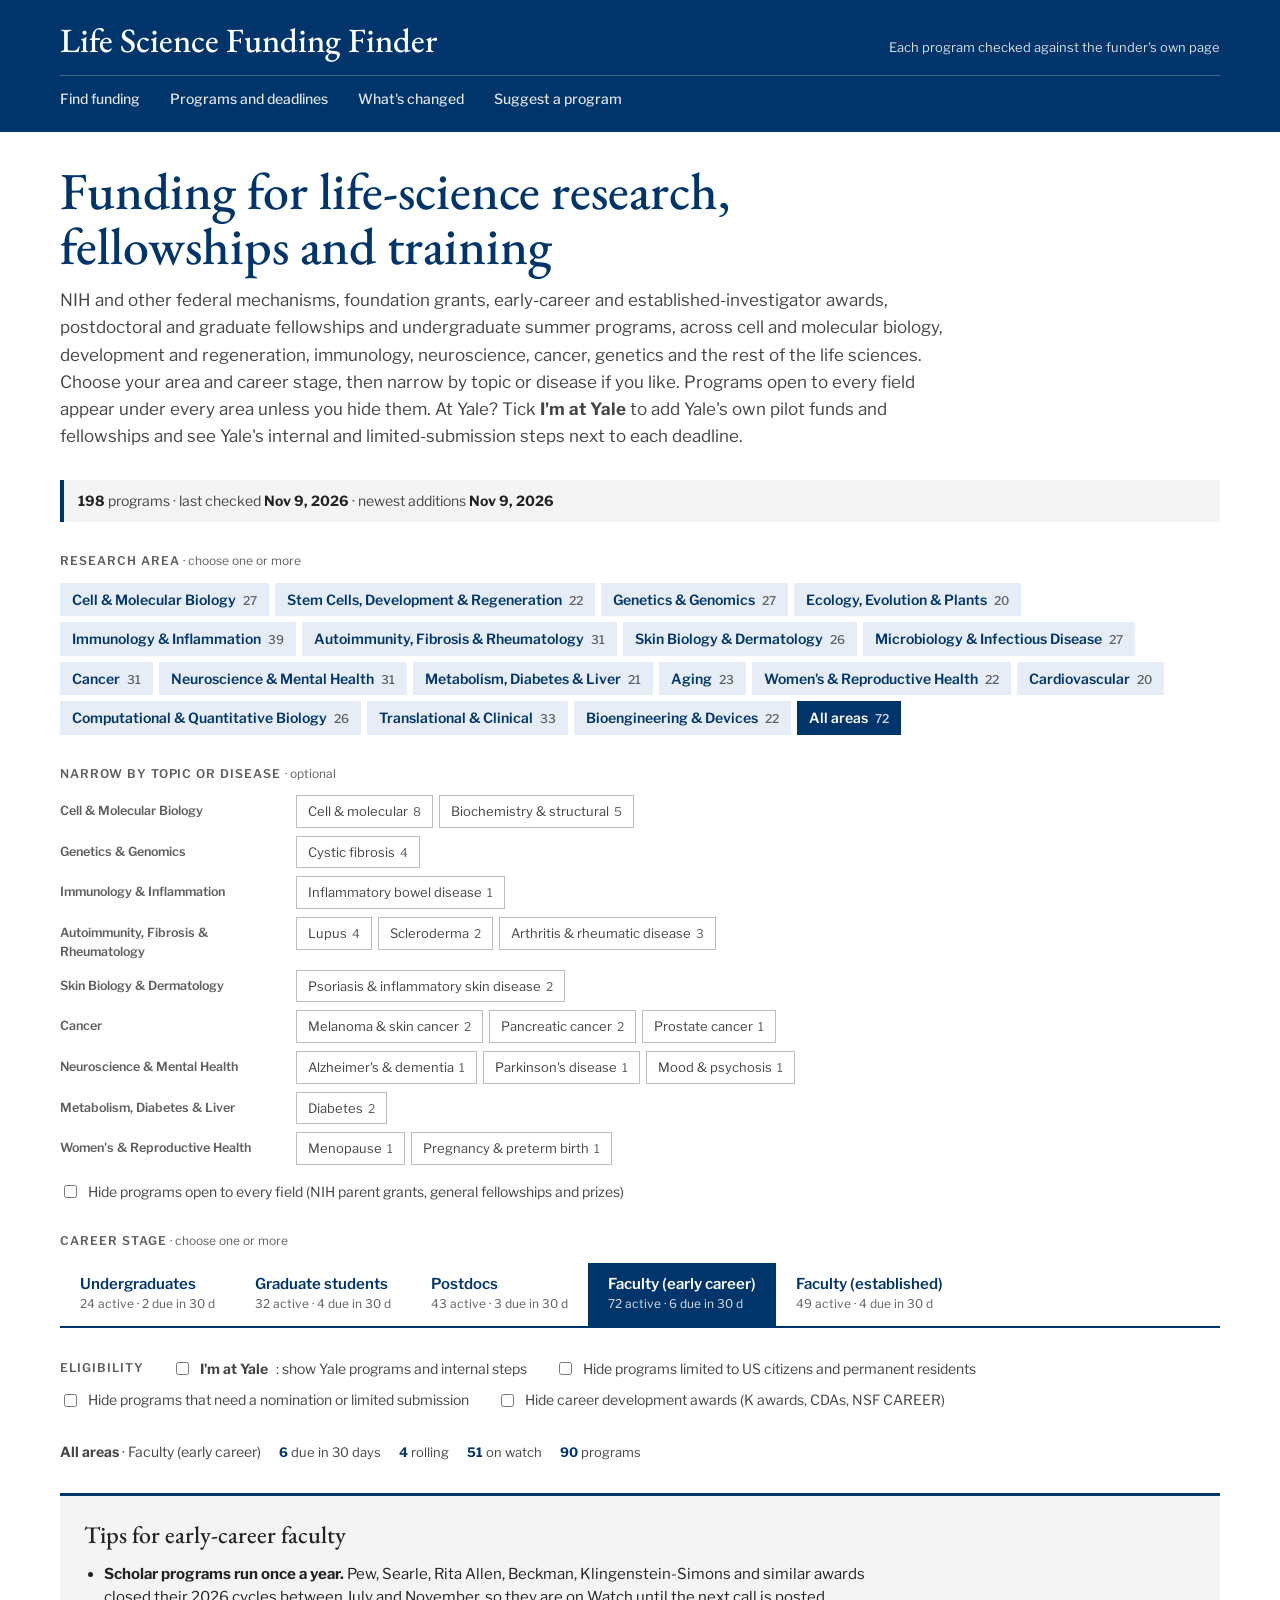
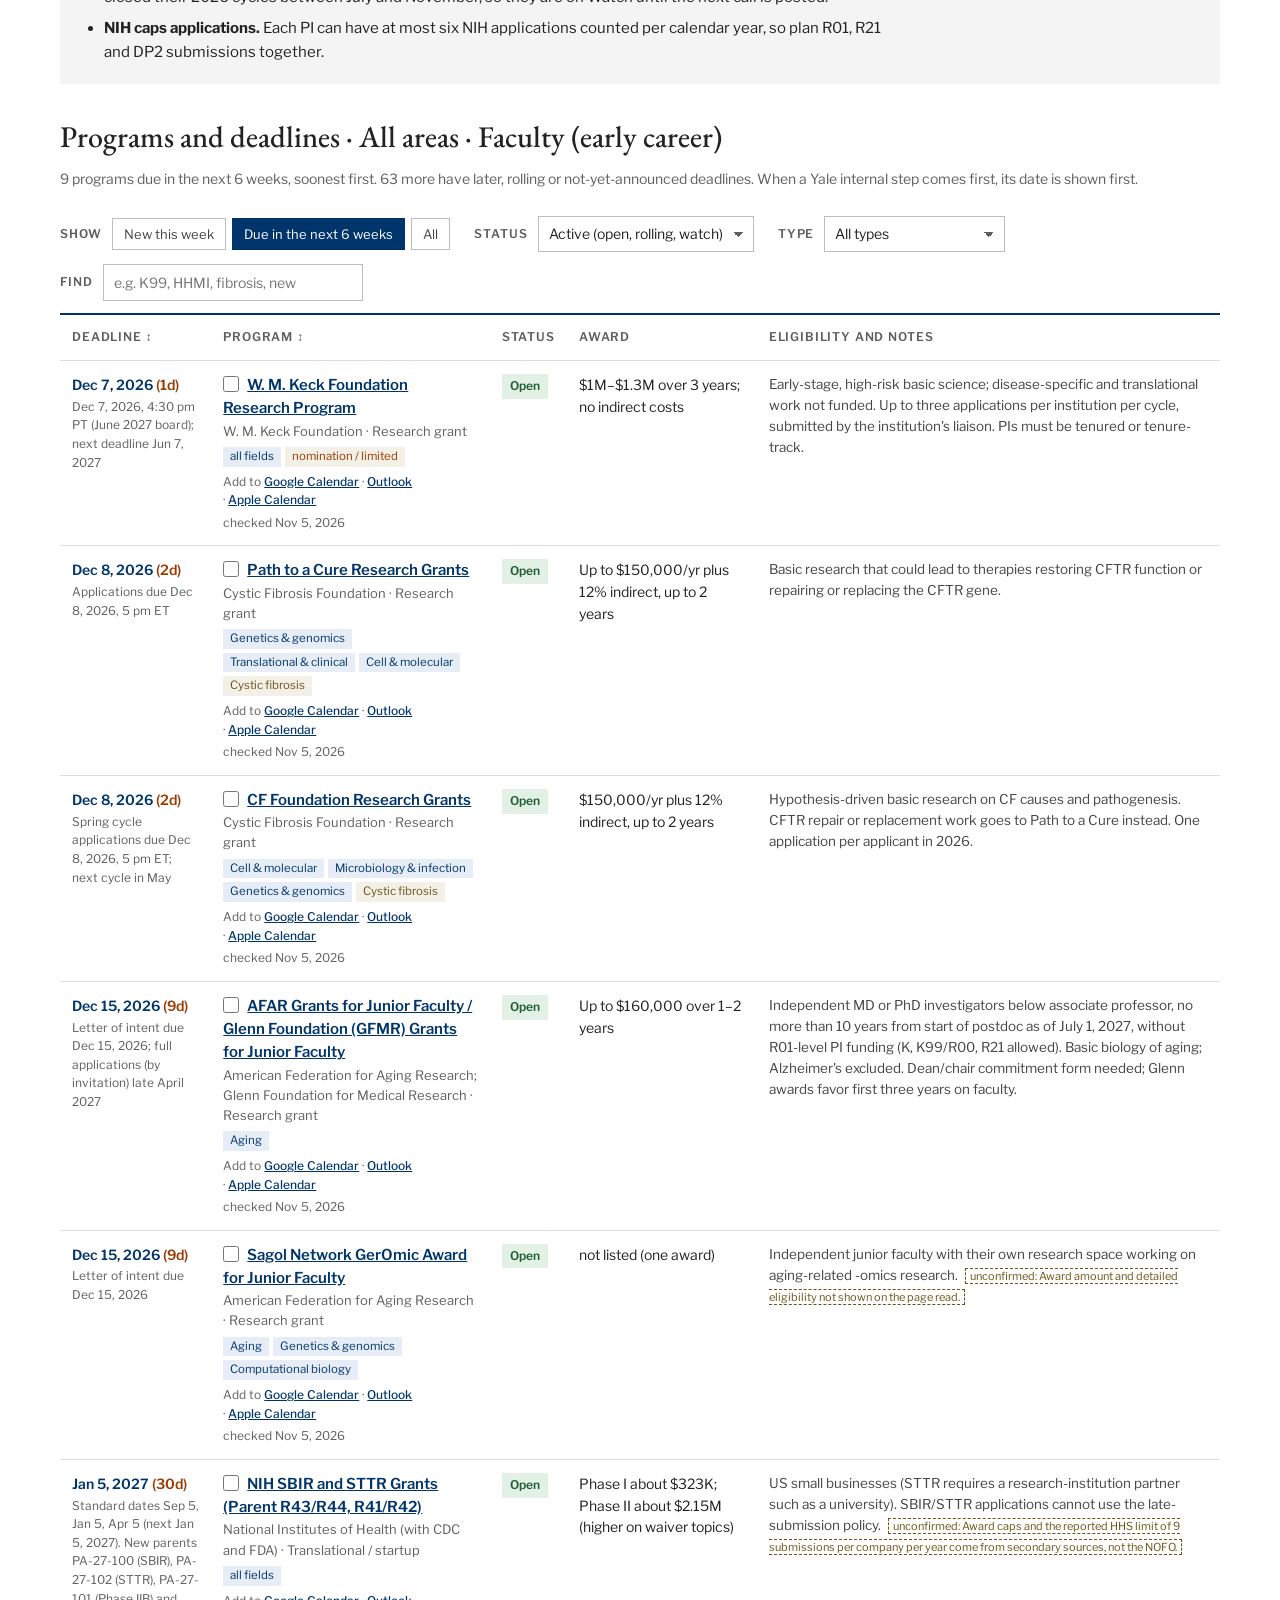
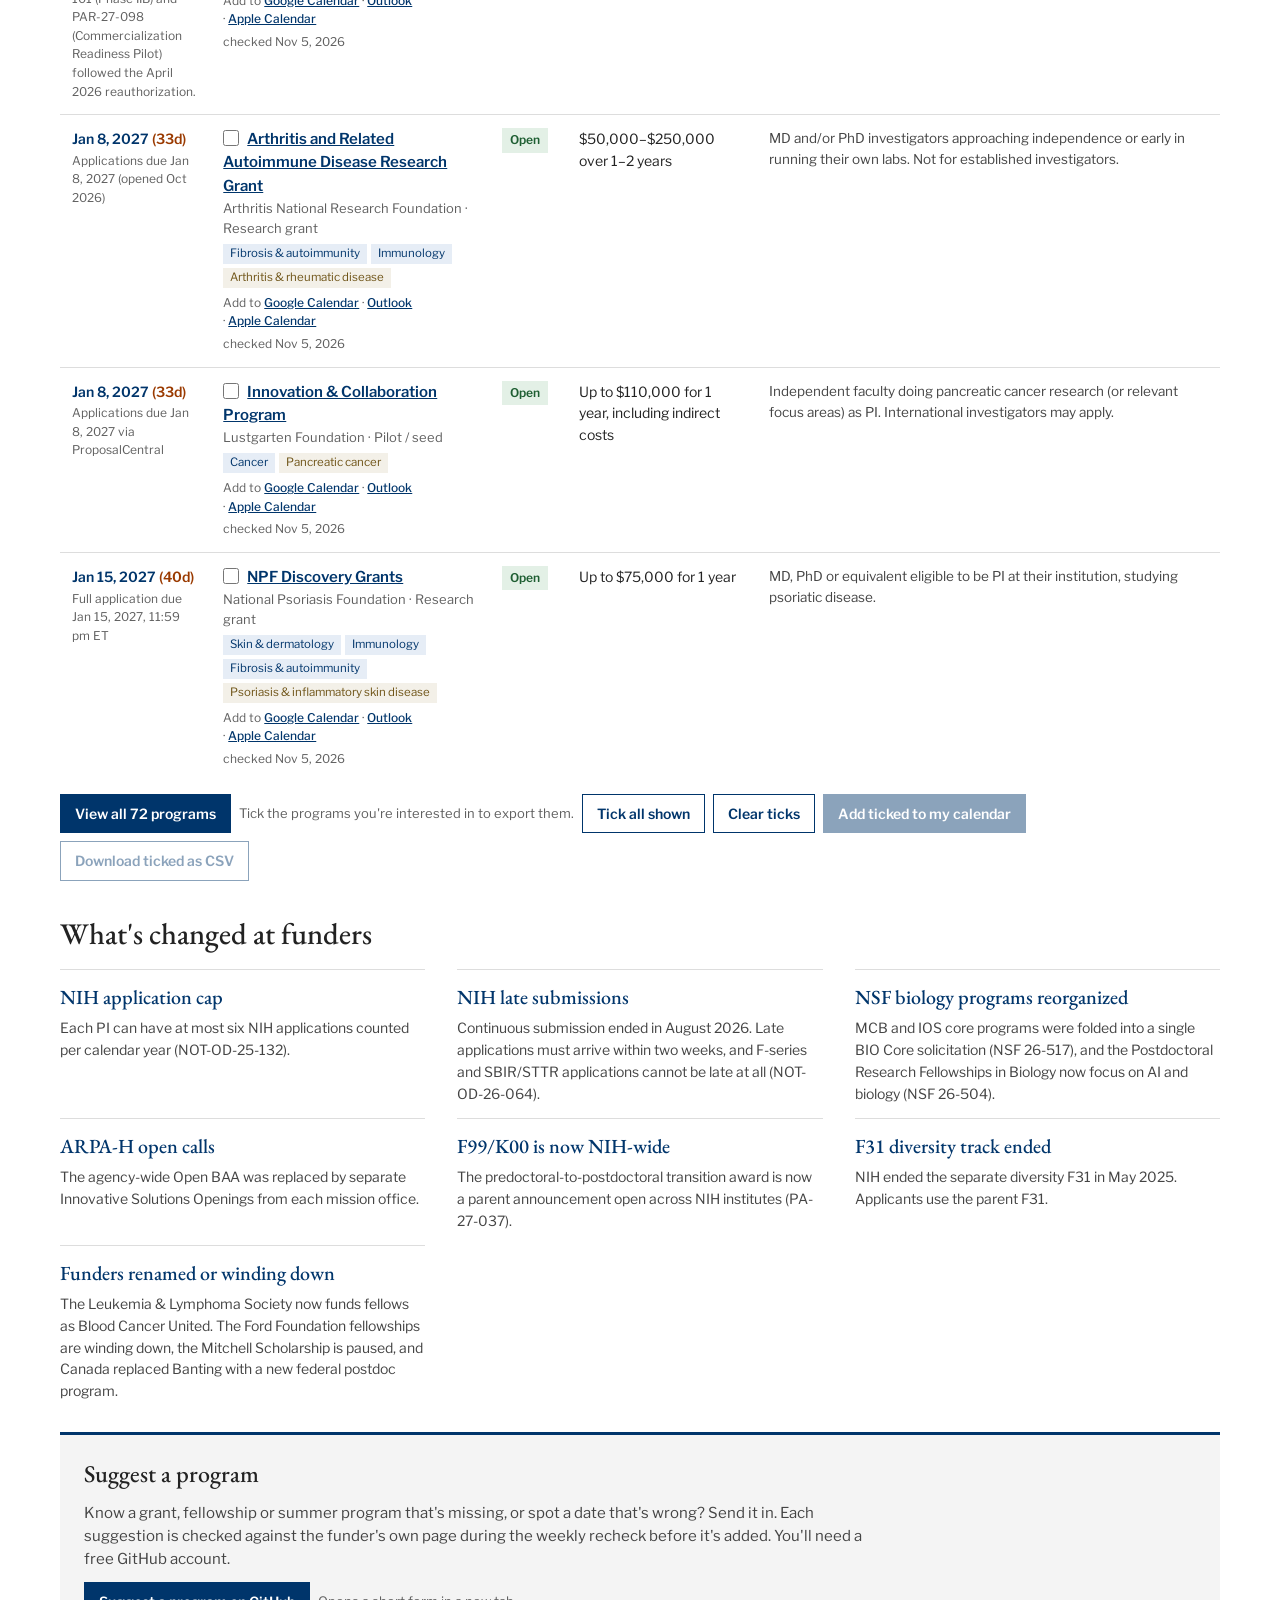
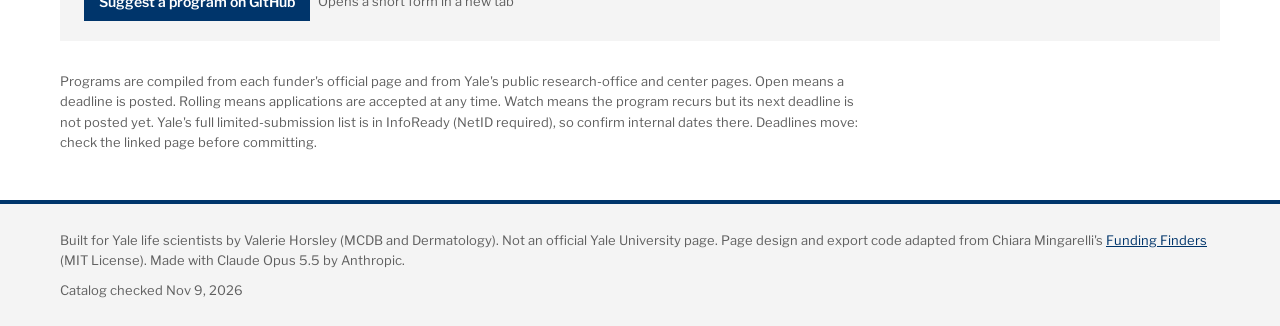
==== commit 116df7cf: "Split research areas into 17 narrower categories as compact buttons Co-Authored-By: Claude Opus 5.5 " ====
--- a/index.html
+++ b/index.html
@@ -48,15 +48,15 @@
 .banner b{color:var(--ink)}
 .banner.warn{border-left-color:var(--warm);background:var(--warm-soft)}
 
-.fields{display:grid;grid-template-columns:repeat(auto-fill,minmax(210px,1fr));gap:10px}
-.fbtn{font:inherit;text-align:left;cursor:pointer;background:var(--accent-soft);color:var(--accent);border:1px solid transparent;border-left:4px solid var(--accent);border-radius:0;padding:14px 16px;min-height:72px;display:flex;flex-direction:column;justify-content:center;gap:4px;transition:background .12s,box-shadow .12s}
-.fbtn:hover{background:var(--surface);border-color:var(--accent);box-shadow:0 2px 8px rgba(0,0,0,.08)}
-.fbtn .fn{font-size:16px;font-weight:600;line-height:1.25}
-.fbtn .fc{font-size:13px;color:var(--ink-2)}
-.fbtn.x{}
-.fbtn[aria-pressed="true"]{background:var(--accent);color:var(--accent-ink,#fff);border-color:var(--accent);border-left-color:var(--accent-2,var(--accent));border-left-style:solid}
-.fbtn[aria-pressed="true"] .fc{color:var(--accent-ink,#fff);opacity:.9}
-@media (max-width:640px){.fields{grid-template-columns:repeat(2,minmax(0,1fr))}.fbtn{min-height:64px;padding:12px}.fbtn .fn{font-size:15px}}
+
+
+
+
+
+
+
+
+
 
 .stages{display:flex;flex-wrap:wrap;border-bottom:2px solid var(--accent)}
 .stage{font:inherit;cursor:pointer;background:transparent;border:0;padding:12px 20px;text-align:left;color:var(--accent);display:flex;flex-direction:column;gap:2px}
@@ -197,6 +197,15 @@
 .chip[aria-pressed="true"] .cn{color:inherit;opacity:.85}
 .tgen{display:flex;gap:8px;align-items:center;font-size:14px;color:var(--ink-2);cursor:pointer;margin-top:4px}
 .tag.topic{background:var(--warm-soft);color:var(--warm)}
+.fields{display:flex;flex-wrap:wrap;gap:6px}
+.fbtn{font:inherit;cursor:pointer;display:inline-flex;align-items:baseline;gap:7px;background:var(--accent-soft);color:var(--accent);border:1px solid transparent;border-radius:0;padding:7px 11px;font-size:14px;font-weight:600;line-height:1.25;text-align:left;transition:background .12s,border-color .12s}
+.fbtn:hover{background:var(--surface);border-color:var(--accent)}
+.fbtn .fc{font-size:12px;font-weight:500;color:var(--ink-3);font-variant-numeric:tabular-nums}
+.fbtn.x{border-color:var(--accent)}
+.fbtn[aria-pressed="true"]{background:var(--accent);color:var(--accent-ink,#fff);border-color:var(--accent)}
+.fbtn[aria-pressed="true"] .fc{color:var(--accent-ink,#fff);opacity:.85}
+.fbtn:focus-visible{outline:2px solid var(--accent);outline-offset:2px}
+@media (min-width:900px){.tgroup{grid-template-columns:230px 1fr}}
 
 </style>
 
@@ -228,7 +237,7 @@
   </section>
 
   <section>
-    <span class="steplbl">Narrow by topic <span class="hint">· optional; pick any to show only programs aimed at those topics</span></span>
+    <span class="steplbl">Narrow by topic or disease <span class="hint">· optional</span></span>
     <div id="topics" class="topics"></div>
     <label class="tgen"><input type="checkbox" id="noAll"> Hide programs open to every field (NIH parent grants, general fellowships and prizes)</label>
   </section>
@@ -290,7 +299,7 @@
 <div class="site-foot"><div class="site-foot-in"><span>Built for Yale life scientists by Valerie Horsley (MCDB and Dermatology). Not an official Yale University page. Page design and export code adapted from Chiara Mingarelli's <a href="https://github.com/ChiaraMingarelli/funding-finders">Funding Finders</a> (MIT License). Made with Claude Opus 5.5 by Anthropic.</span><span id="footDate"></span></div></div>
 
 <!-- SNAPSHOT:START -->
-<script id="snapshot" type="application/json">{"programs":[{"id":"aauw-american-doctoral-fellowship","n":"AAUW American Doctoral Fellowship","f":"American Association of University Women","c":"Graduate fellowship","s":"watch","dt":"2027-28 application closed Sep 30, 2026; next portal expected to open around Aug 2027","a":"$25,000 stipend","e":"For women pursuing a first doctoral degree, enrolled full time, who will finish on or after Apr 1, 2028. US citizens, nationals, or permanent residents.","u":"https://aauw.org/resources/programs/fellowships-grants/current-opportunities/american/","fields":["all"],"stages":["gr"],"us":true,"nom":false,"added":"2026-11-05","checked":"2026-11-05","d":null},{"id":"acs-mission-boost","n":"ACS Mission Boost Grant","f":"American Cancer Society","c":"Translational / startup","s":"open","d":"2026-12-01","dt":"Due Dec 1, 2026 and Jun 1 each year","a":"Stage I up to $297,000 over 2 years; Stage II up to $545,000 direct over 18 months","e":"Independent full-time faculty at a US institution at any career stage, moving cancer research toward a product or clinical use. Stage II requires a Stage I award.","u":"https://www.cancer.org/research/we-fund-cancer-research/apply-research-grant/grant-types/mission-boost-grants.html","fields":["cancer","trans"],"stages":["tt","ten"],"us":false,"nom":false,"added":"2026-11-05","checked":"2026-11-05"},{"id":"acs-postdoctoral-fellowship","n":"American Cancer Society Postdoctoral Fellowship","f":"American Cancer Society","c":"Postdoc fellowship","s":"open","d":"2026-12-01","dt":"Deadlines June 1 and Dec 1 each year (next business day if a weekend/holiday)","a":"$66,000/$68,000/$70,000 stipend plus $4,000/yr allowance, up to 3 years","e":"No more than 3 years since terminal doctorate or 3 years of postdoc training at application. US citizens or non-citizens with appropriate visa/immigration status. Cancer research.","u":"https://www.cancer.org/research/we-fund-cancer-research/apply-research-grant/grant-types/postdoctoral-fellowships.html","fields":["cancer"],"stages":["pd"],"us":false,"nom":false,"unv":"Official page lists recurring 'June 1 and December 1' without a year","added":"2026-11-05","checked":"2026-11-05"},{"id":"acs-professor-award","n":"ACS Professor Award","f":"American Cancer Society","c":"Career award","s":"watch","dt":"LOIs accepted Jun 1–Sep 1 each year; full application Dec 1 only if LOI approved. Next LOI window opens Jun 2027","a":"Up to $80,000/yr for 5 years, flexible use","e":"Full professors with 5 to 20 years at that rank and a strong record in cancer research, mentoring and leadership.","u":"https://www.cancer.org/research/we-fund-cancer-research/apply-research-grant/grant-types/research-professor-grants.html","fields":["cancer"],"stages":["ten"],"us":false,"nom":false,"added":"2026-11-05","checked":"2026-11-05","d":null},{"id":"acs-research-scholar-grant","n":"ACS Research Scholar Grants","f":"American Cancer Society","c":"Research grant","s":"open","d":"2026-12-01","dt":"Deadlines June 1 and Dec 1 each year; next is Dec 1, 2026","a":"Up to $215,000/year direct plus 10% indirect, up to 4 years","e":"Independent investigators within 8 years of first independent faculty appointment, at US academic or nonprofit institutions, with no more than one R01-equivalent. Projects must fit an ACS priority area.","u":"https://www.cancer.org/research/we-fund-cancer-research/apply-research-grant/grant-types/research-scholar-grants.html","fields":["cancer"],"stages":["tt"],"us":false,"nom":false,"unv":"Page meta description says $200,000/year; body says $215,000. Citizenship rules not stated on page.","added":"2026-11-05","checked":"2026-11-05"},{"id":"ada-postdoctoral-fellowship","n":"ADA Postdoctoral Fellowship","f":"American Diabetes Association","c":"Postdoc fellowship","s":"watch","dt":"Next call expected Feb 2027 with an end-of-April deadline (2026 cycle due Apr 30, 2026)","a":"Up to $100,588/yr, max $294,084 over 3 years","e":"Doctorate within 5 years and no more than 4 years of postdoc training at submission; US work authorization; US institution. Diabetes research.","u":"https://professional.diabetes.org/content-page/spring-cycle","fields":["metab"],"stages":["pd"],"us":false,"nom":false,"t":["diabetes"],"added":"2026-11-05","checked":"2026-11-05","d":null},{"id":"ada-research-grants","n":"ADA Innovative Basic Science / Clinical or Translational Science Awards","f":"American Diabetes Association","c":"Research grant","s":"watch","dt":"2026 cycle closed (LOI Apr 28, full Jun 24, 2026); next call not yet posted","a":"Basic up to $345K over 3 years; clinical/translational up to $600K over 3 years","e":"Full-time independent faculty at a US nonprofit institution, with permission to work in the US (no citizenship requirement). Basic awards must address diabetes etiology or complications.","u":"https://professional.diabetes.org/research-grants/current-funding-opportunities-type-1-diabetes-rfa","fields":["metab"],"stages":["tt","ten"],"us":false,"nom":false,"t":["diabetes"],"added":"2026-11-05","checked":"2026-11-05","d":null},{"id":"afar-gfmr-discovery-award","n":"Glenn Foundation for Medical Research Discovery Award","f":"AFAR / Glenn Foundation for Medical Research","c":"Research grant","s":"watch","dt":"2026 LOI deadline has passed; next cycle not posted","a":"$555,000 over 3 years (2 awards)","e":"Full-time assistant professor or higher working on the basic biology of aging. Investigators new to aging research are welcome.","u":"https://www.afar.org/funding-opportunities","fields":["aging"],"stages":["tt","ten"],"us":false,"nom":false,"added":"2026-11-05","checked":"2026-11-05","d":null},{"id":"afar-gfmr-junior-faculty","n":"AFAR Grants for Junior Faculty / Glenn Foundation (GFMR) Grants for Junior Faculty","f":"American Federation for Aging Research; Glenn Foundation for Medical Research","c":"Research grant","s":"open","d":"2026-12-15","dt":"Letter of intent due Dec 15, 2026; full applications (by invitation) late April 2027","a":"Up to $160,000 over 1–2 years","e":"Independent MD or PhD investigators below associate professor, no more than 10 years from start of postdoc as of July 1, 2027, without R01-level PI funding (K, K99/R00, R21 allowed). Basic biology of aging; Alzheimer's excluded. Dean/chair commitment form needed; Glenn awards favor first three years on faculty.","u":"https://www.afar.org/grants/afar-research-grants-1","fields":["aging"],"stages":["tt"],"us":false,"nom":false,"added":"2026-11-05","checked":"2026-11-05"},{"id":"afar-sagol-geromic","n":"Sagol Network GerOmic Award for Junior Faculty","f":"American Federation for Aging Research","c":"Research grant","s":"open","d":"2026-12-15","dt":"Letter of intent due Dec 15, 2026","a":"not listed (one award)","e":"Independent junior faculty with their own research space working on aging-related -omics research.","u":"https://www.afar.org/funding-opportunities","fields":["aging","gen","comp"],"stages":["tt"],"us":false,"nom":false,"unv":"Award amount and detailed eligibility not shown on the page read.","added":"2026-11-05","checked":"2026-11-05"},{"id":"aha-career-development-award","n":"AHA Career Development Award","f":"American Heart Association","c":"Career award","s":"open","d":"2026-12-01","dt":"Proposals due Dec 1, 2026, 3 p.m. Central (ProposalCentral opened Oct 1); awards start Apr 1, 2027.","a":"$77,000/yr including 10% indirects, 3 years ($231,000)","e":"Faculty up to assistant professor within 6 years of first faculty appointment (postdocs may apply if appointed by start). Citizens, permanent residents and several visa types (e.g., H-1B, O-1). Must be an AHA Professional Member; K99/R00 and R01 holders not eligible. Cardiovascular and brain health research.","u":"https://professional.heart.org/en/research-programs/aha-funding-opportunities/career-development-award","fields":["cardio","neuro"],"stages":["pd","tt"],"us":false,"nom":false,"cd":true,"unv":"AHA program web page failed to load; details taken from AHA's own 2027 CDA RFP PDF on professional.heart.org.","added":"2026-11-05","checked":"2026-11-05"},{"id":"aha-postdoctoral-fellowship","n":"AHA Postdoctoral Fellowship","f":"American Heart Association","c":"Postdoc fellowship","s":"watch","dt":"Next deadline expected around early Aug 2027 (2027 award proposals were due Aug 5, 2026)","a":"Stipend $63,480-$77,076/yr (by experience) plus $12,200 health insurance and $3,000/yr project support; 1-2 years","e":"Within 5 years of doctorate, no faculty rank, at a US nonprofit; qualifying immigration status (citizen, permanent resident or certain visas). Must be an AHA Professional Member. Cardiovascular and brain health.","u":"https://professional.heart.org/en/research-programs/application-information/postdoctoral-fellowship","fields":["cardio","neuro","metab"],"stages":["pd"],"us":false,"nom":false,"added":"2026-11-05","checked":"2026-11-05","d":null},{"id":"alz-aarfa","n":"Alzheimer's Association Research Fellowship (AARFA)","f":"Alzheimer's Association","c":"Postdoc fellowship","s":"watch","dt":"Next LOI expected mid-2027 (last cycle LOI Aug 14, 2026; full app Oct 20, 2026)","a":"Up to $200,000 total ($180,000 research plus $20,000 dissemination)","e":"Within 10 years of terminal degree at LOI. Alzheimer's disease and dementia research.","u":"https://www.alz.org/research/for_researchers/grants/types-of-grants/aarfa","fields":["neuro","aging"],"stages":["pd"],"us":false,"nom":false,"t":["alzheimers"],"added":"2026-11-05","checked":"2026-11-05","d":null},{"id":"alz-zenith-fellows","n":"Zenith Fellows Award","f":"Alzheimer's Association","c":"Research grant","s":"open","d":"2026-12-01","dt":"LOI due Dec 1, 2026 (Dec 3 for ISTAART members); invited full application Mar 30, 2027","a":"Up to $450,000 over 2–3 years","e":"Associate professor or above with major multi-year grants as PI and an independent lab in Alzheimer's/dementia research. Open to US and international researchers; no clinical trials.","u":"https://www.alz.org/research/for_researchers/grants/types-of-grants/the_zenith_fellows_award_program_-zenith","fields":["neuro","aging"],"stages":["ten"],"us":false,"nom":false,"t":["alzheimers"],"added":"2026-11-05","checked":"2026-11-05"},{"id":"amgen-scholars-us","n":"Amgen Scholars Program (U.S.)","f":"Amgen Foundation","c":"Undergraduate program","s":"open","d":"2027-02-01","dt":"Summer 2027 applications due Feb 1, 2027 (separate application for each host site)","a":"Varies by host site (housing, food, and travel support); symposium costs covered","e":"Summer research at 14 US host sites, including Yale, for sophomores, juniors, and non-graduating seniors with a GPA of 3.2+ who are interested in a PhD or MD-PhD. US citizens or permanent residents.","u":"https://amgenscholars.com/us-program","fields":["all"],"stages":["ug"],"us":true,"nom":false,"added":"2026-11-05","checked":"2026-11-05"},{"id":"anrf-physician-scientist-postdoc","n":"ANRF Postdoctoral Research Fellowship for Physician-Scientists","f":"Arthritis National Research Foundation","c":"Postdoc fellowship","s":"open","d":"2027-01-08","dt":"Opened Oct 1, 2026; due Jan 8, 2027","a":"$50,000-$250,000 over 1-2 years (range across ANRF grants)","e":"MD or MD/PhD physicians in or recently finishing an ACGME rheumatology fellowship; PhD-only applicants not eligible.","u":"https://curearthritis.org/research-grants/","fields":["fib","imm","trans"],"stages":["pd"],"us":false,"nom":false,"t":["arthritis"],"unv":"Fellowship-specific amount not listed","added":"2026-11-05","checked":"2026-11-05"},{"id":"anrf-research-grant","n":"Arthritis and Related Autoimmune Disease Research Grant","f":"Arthritis National Research Foundation","c":"Research grant","s":"open","d":"2027-01-08","dt":"Applications due Jan 8, 2027 (opened Oct 2026)","a":"$50,000–$250,000 over 1–2 years","e":"MD and/or PhD investigators approaching independence or early in running their own labs. Not for established investigators.","u":"https://curearthritis.org/research-grants/","fields":["fib","imm"],"stages":["pd","tt"],"us":false,"nom":false,"t":["arthritis"],"added":"2026-11-05","checked":"2026-11-05"},{"id":"arpa-h-mission-office-iso","n":"ARPA-H Mission Office Innovative Solutions Openings (ISOs)","f":"Advanced Research Projects Agency for Health (ARPA-H)","c":"Research grant","s":"rolling","dt":"Rolling. Send a solution summary first; full proposals only after ARPA-H written feedback. Four office ISOs: Health Science Futures (ARPA-H-SOL-24-104), Proactive Health (-106), Resilient Systems (-103), Scalable Solutions (-105). These replaced the agency-wide Open BAA.","a":"not listed; awards are usually other transaction agreements","e":"Universities, companies and other organizations proposing high-risk, transformative health research outside existing ARPA-H programs. Health Science Futures fits basic biomedical work that removes scientific limits.","u":"https://arpa-h.gov/research-and-funding/mission-office-iso","fields":["all"],"stages":["tt","ten"],"us":false,"nom":false,"unv":"ARPA-H page lists no closing dates; the HSF ISO response date of Mar 6, 2029 (Amendment 3) was seen only on a SAM.gov mirror site.","added":"2026-11-05","checked":"2026-11-05","d":null},{"id":"ascb-cell-bio-travel-grants","n":"ASCB Cell Bio Travel and Familycare Grants","f":"American Society for Cell Biology","c":"Training & travel","s":"watch","dt":"2026 applications closed (Cell Bio 2026 is Dec 12-15, San Diego); next round expected around mid-2027","a":"$500 (general, IFCB, Familycare); EMBO option up to EUR 1,350","e":"For ASCB members attending the annual Cell Bio meeting; EMBO and IFCB options are for trainees outside the US. One grant per applicant.","u":"https://www.ascb.org/grants-awards/travel-grants/","fields":["cell"],"stages":["gr","pd"],"us":false,"nom":false,"added":"2026-11-05","checked":"2026-11-05","d":null},{"id":"bcu-cdp-fellow","n":"Career Development Program: Fellow (formerly LLS)","f":"Blood Cancer United (formerly The Leukemia & Lymphoma Society)","c":"Postdoc fellowship","s":"watch","dt":"Annual cycle; last cycle had eligibility Oct 17, LOI Nov 1, full application Nov 15, 2025","a":"Up to $70,000/yr for 3 years (min. $65,000/yr salary) plus up to $3,600/yr childcare","e":"Postdocs with 3 years or less of postdoctoral training at award start. Research must be directly relevant to blood cancers.","u":"https://bloodcancerunited.org/research/grants/career-development-program-cdp","fields":["cancer"],"stages":["pd"],"us":false,"nom":false,"t":["blood-cancer"],"unv":"2026-2027 cycle dates not posted on official page as of Nov 5, 2026; usual timing (Oct-Nov) may already have passed","added":"2026-11-05","checked":"2026-11-05","d":null},{"id":"bcu-cdp-special-fellow","n":"Career Development Program: Special Fellow (formerly LLS)","f":"Blood Cancer United (formerly The Leukemia & Lymphoma Society)","c":"Postdoc fellowship","s":"watch","dt":"Annual cycle; last cycle had eligibility Oct 17, LOI Nov 1, full application Nov 15, 2025","a":"Up to $75,000/yr for 2-3 years (min. $70,000/yr salary) plus up to $3,600/yr childcare","e":"Postdocs or instructors with 3-5 years of postdoctoral training at award start, still in a mentored blood cancer research position.","u":"https://bloodcancerunited.org/research/grants/career-development-program-cdp","fields":["cancer"],"stages":["pd"],"us":false,"nom":false,"t":["blood-cancer"],"unv":"2026-2027 cycle dates not posted on official page as of Nov 5, 2026","added":"2026-11-05","checked":"2026-11-05","d":null},{"id":"beckman-postdoctoral-fellows","n":"Arnold O. Beckman Postdoctoral Fellowship","f":"Arnold and Mabel Beckman Foundation","c":"Postdoc fellowship","s":"watch","dt":"Portal usually opens June-September; 2027 deadline not posted","a":"$224,000 over 2 years; optional third year $118,000; instrumentation fellows up to $200,000 extra","e":"Chemical sciences or chemical instrumentation (incl. chemical biology). PhD students finishing by May 1, 2027 or postdocs with 18 months or less of postdoc work. US citizens, permanent residents and DACA only.","u":"https://www.beckman-foundation.org/programs/beckman-postdoctoral-fellows/","fields":["struct","bioeng"],"stages":["gr","pd"],"us":true,"nom":false,"added":"2026-11-05","checked":"2026-11-05","d":null},{"id":"beckman-young-investigators","n":"Beckman Young Investigator Program","f":"Arnold and Mabel Beckman Foundation","c":"Career award","s":"watch","dt":"LOI portal generally open June–August each year; exact 2027 LOI date not posted","a":"About $600,000 over 4 years; no indirect costs","e":"Tenure-track faculty within the first four years (2027 program: start after 1/1/2022 and by 7/31/2026), no more than 10 years past terminal degree, and at most $225,000/year in direct external funding. Needs endorsements from the chief academic officer and dean; US citizenship or permanent residency required by interview. No clinical research or single-target drug discovery.","u":"https://beckman-foundation.org/programs/beckman-young-investigator/","fields":["cell","struct","bioeng","comp","neuro","gen"],"stages":["tt"],"us":true,"nom":false,"unv":"Exact LOI deadline for the next cycle not posted.","added":"2026-11-05","checked":"2026-11-05","d":null},{"id":"blavatnik-national-awards","n":"Blavatnik National Awards for Young Scientists","f":"Blavatnik Family Foundation / New York Academy of Sciences","c":"Prize","s":"open","d":"2026-12-02","dt":"Institutional nominations close Dec 2, 2026; letters of support due Dec 16, 2026","a":"$250,000 laureate; $15,000 per finalist","e":"Faculty PIs at invited US institutions born in 1985 or later. Institutions may nominate up to three people (one per category); no self-nominations.","u":"https://www.nyas.org/2027-national-nomination-flyer/","fields":["all"],"stages":["tt","ten"],"us":false,"nom":true,"added":"2026-11-05","checked":"2026-11-05"},{"id":"breakthrough-t1d-advanced-postdoc","n":"Breakthrough T1D Advanced Postdoctoral Fellowship","f":"Breakthrough T1D (formerly JDRF)","c":"Postdoc fellowship","s":"watch","dt":"Next deadline expected early July 2027 (FY27 deadline was July 2, 2026)","a":"not listed","e":"Senior postdocs moving toward independence in type 1 diabetes research.","u":"https://breakthrought1d.org.uk/about-breakthrough-t1d-uk-and-our-impact/our-research/information-for-researchers/current-research-funding-opportunities/international-breakthrough-t1d-funding-opportunities/","fields":["metab","imm"],"stages":["pd"],"us":false,"nom":false,"t":["diabetes"],"unv":"Eligibility and amount not confirmed on official page","added":"2026-11-05","checked":"2026-11-05","d":null},{"id":"breakthrough-t1d-postdoc","n":"Breakthrough T1D Postdoctoral Fellowship","f":"Breakthrough T1D (formerly JDRF)","c":"Postdoc fellowship","s":"watch","dt":"Next deadline expected early July 2027 (FY27 deadline was July 2, 2026)","a":"Stipend by experience plus $5,500/yr research allowance","e":"Doctorate no more than 5 years before application; not in residency. Type 1 diabetes research.","u":"https://www.breakthrought1d.org/wp-content/uploads/2026/04/FY27-PDF-RFA.pdf","fields":["metab","imm"],"stages":["pd"],"us":false,"nom":false,"t":["diabetes"],"added":"2026-11-05","checked":"2026-11-05","d":null},{"id":"brf-seed-grant","n":"Brain Research Foundation Seed Grant","f":"Brain Research Foundation","c":"Pilot / seed","s":"watch","dt":"2027 cycle LOI closed Nov 3, 2026 (full applications by invitation due Mar 4, 2027); next LOI expected around Nov 2027","a":"Up to $100,000 direct over 2 years; no indirect costs","e":"Full-time assistant professors (first priority) or associate professors starting a new direction, at invited US institutions. One LOI per institution, with institutional signature.","u":"https://www.thebrf.org/wp-content/uploads/2026/08/2027-SG-Guidelines.pdf","fields":["neuro"],"stages":["tt"],"us":false,"nom":true,"yale":{"d":null,"t":"Yale may submit one LOI; internal selection via InfoReady.","u":"https://research-support.yale.edu/office-of-sponsored-projects/funding/limited-submissions"},"unv":"Next-cycle dates not posted.","added":"2026-11-05","checked":"2026-11-05","d":null},{"id":"brightfocus-adr-postdoc","n":"BrightFocus Alzheimer's Disease Research Postdoctoral Fellowship","f":"BrightFocus Foundation","c":"Postdoc fellowship","s":"watch","dt":"Next deadline expected Sept 2027 (FY27 proposals due Sept 1, 2026; no LOI)","a":"$200,000 over 2 years","e":"Within 5 years of degree; mentored training in an established lab. Open to US and international researchers.","u":"https://www.brightfocus.org/about/for-scientists/apply-for-a-research-grant/alzheimers-disease-research-request-for-proposals/","fields":["neuro","aging"],"stages":["pd"],"us":false,"nom":false,"t":["alzheimers"],"added":"2026-11-05","checked":"2026-11-05","d":null},{"id":"brightfocus-adr-standard","n":"Alzheimer's Disease Research Standard Award","f":"BrightFocus Foundation","c":"Research grant","s":"watch","dt":"FY27 cycle closed Sep 1, 2026; next RFP expected to open around Jun 2027","a":"$300,000 over up to 3 years","e":"Independent Investigator track is open to people from outside the Alzheimer's field and to those without an R01 on the same topic. US and international applicants.","u":"https://www.brightfocus.org/about/for-scientists/apply-for-a-research-grant/alzheimers-disease-research-request-for-proposals/","fields":["neuro","aging"],"stages":["tt","ten"],"us":false,"nom":false,"t":["alzheimers"],"added":"2026-11-05","checked":"2026-11-05","d":null},{"id":"brightfocus-mdr-standard","n":"Macular Degeneration Research Standard Award","f":"BrightFocus Foundation","c":"Research grant","s":"watch","dt":"Current cycle: invited full proposals due Dec 10, 2026; next open call not posted","a":"$300,000 over up to 2 years","e":"Investigators more than 10 years past their terminal degree working on age-related macular degeneration. US and international applicants.","u":"https://www.brightfocus.org/about/for-scientists/apply-for-a-research-grant/macular-degeneration-research-request-for-proposals/","fields":["neuro","aging"],"stages":["ten"],"us":false,"nom":false,"t":["eye"],"added":"2026-11-05","checked":"2026-11-05","d":null},{"id":"bt1d-islet-stress-cell-loss","n":"Mitigating Stress-related Cell Loss in Islet Replacement Therapy","f":"Breakthrough T1D","c":"Research grant","s":"open","d":"2026-11-19","dt":"Letter of intent due Nov 19, 2026","a":"not listed","e":"Targeted call on protecting transplanted islet or stem-cell-derived beta cells from stress-induced loss.","u":"https://www.breakthrought1d.org/explore-research/funding-opportunities/","fields":["metab","stem","trans"],"stages":["tt","ten"],"us":false,"nom":false,"t":["diabetes"],"unv":"Award size and detailed eligibility are in the call document, which was not reviewed.","added":"2026-11-05","checked":"2026-11-05"},{"id":"bt1d-project-concepts","n":"Project Concepts (Strategic Research Agreements)","f":"Breakthrough T1D","c":"Research grant","s":"open","d":"2027-05-06","dt":"Semi-annual; Round 2 letters of intent due May 6, 2027 (Round 1 closed Nov 5, 2026)","a":"not listed","e":"Concepts must fit Breakthrough T1D's current research strategy. Open to academic investigators worldwide.","u":"https://www.breakthrought1d.org/explore-research/funding-opportunities/","fields":["metab","imm","trans"],"stages":["tt","ten"],"us":false,"nom":false,"t":["diabetes"],"added":"2026-11-05","checked":"2026-11-05"},{"id":"bwf-casi","n":"BWF Career Awards at the Scientific Interface (CASI)","f":"Burroughs Wellcome Fund","c":"Career award","s":"watch","dt":"Next LOI expected mid-Aug 2027 (2027 cycle LOI was Aug 14, 2026; invited full applications due Jan 11, 2027)","a":"$560,000 over 5 years (postdoc to early faculty)","e":"12-60 months of postdoctoral experience; physical/computational/engineering scientists working on biology. US/Canadian citizens, permanent residents, and temporary residents with valid visas.","u":"https://www.bwfund.org/grants/interfaces-in-science/career-awards-at-the-scientific-interface/","fields":["comp","bioeng"],"stages":["pd"],"us":false,"nom":false,"cd":true,"added":"2026-11-05","checked":"2026-11-05","d":null},{"id":"bwf-path","n":"BWF Investigators in the Pathogenesis of Infectious Disease (PATH)","f":"Burroughs Wellcome Fund","c":"Career award","s":"watch","dt":"2027 cycle: LOIs closed Jul 16, 2026; invited full proposals due Nov 12, 2026. Next LOI expected around Jul 2027.","a":"$505,000 over 5 years","e":"Assistant professors with at least 3 years in rank (not associate professors) in the US or Canada; citizens, residents and several visa holders. Research on host-pathogen interplay in infectious disease.","u":"https://www.bwfund.org/grants/infectious-diseases/investigators-in-the-pathogenesis-of-infectious-disease/","fields":["micro","imm"],"stages":["tt"],"us":false,"nom":false,"added":"2026-11-05","checked":"2026-11-05","d":null},{"id":"cdmrp-lrp","n":"Lupus Research Program (LRP)","f":"U.S. Department of Defense, CDMRP","c":"Research grant","s":"watch","dt":"FY26 cycle closed (Idea Award pre-application Jul 29, full Aug 19, 2026). FY27 not yet announced.","a":"FY26 Idea Award up to $300,000 over 2 years (about 5 awards; FY26 program: $10M)","e":"Independent investigators or mentored postdocs with a terminal degree at eligible organizations worldwide; no citizenship limit. One Idea Award application per PI.","u":"https://cdmrp.health.mil/lrp/default","fields":["fib","imm"],"stages":["pd","tt","ten"],"us":false,"nom":false,"t":["lupus"],"added":"2026-11-05","checked":"2026-11-05","d":null},{"id":"cdmrp-prcrp","n":"Peer Reviewed Cancer Research Program (PRCRP)","f":"U.S. Department of Defense, CDMRP","c":"Research grant","s":"watch","dt":"FY26 cycle closed (Idea Award pre-application Jun 26, full Oct 5, 2026). FY27 not yet announced.","a":"Varies; FY26 Idea Award up to $600,000 over 2 years, with an Early Career Investigator option (FY26 program: $165M)","e":"Independent investigators at eligible organizations worldwide. Limited to listed cancer topics; FY26 excluded melanoma and breast, kidney, lung, pancreas, prostate and ovarian cancers.","u":"https://cdmrp.health.mil/prcrp/default","fields":["cancer","trans"],"stages":["tt","ten"],"us":false,"nom":false,"added":"2026-11-05","checked":"2026-11-05","d":null},{"id":"cdmrp-prmrp","n":"Peer Reviewed Medical Research Program (PRMRP)","f":"U.S. Department of Defense, CDMRP","c":"Research grant","s":"watch","dt":"FY26 cycle closed (e.g., Discovery Award pre-application Jul 16, full Jul 30, 2026). No FY27 announcement posted as of Oct 28, 2026; expect pre-announcements in spring-summer 2027 if funded.","a":"Varies by mechanism; FY26 Discovery Award up to $385,000 over 2 years (FY26 program: $370M)","e":"Investigators at any career level at eligible organizations worldwide, no citizenship limit. Must fit a congressionally named topic; FY26 topics included scleroderma, eczema, pulmonary fibrosis, sarcoidosis and other autoimmune conditions. Lupus and wound healing were not FY26 PRMRP topics.","u":"https://cdmrp.health.mil/prmrp/default","fields":["trans","fib","imm","derm"],"stages":["pd","tt","ten"],"us":false,"nom":false,"added":"2026-11-05","checked":"2026-11-05","d":null},{"id":"cff-clinical-pilot-feasibility","n":"Clinical Pilot and Feasibility Award","f":"Cystic Fibrosis Foundation","c":"Pilot / seed","s":"open","d":"2027-03-31","dt":"Fall 2027 cycle: LOI Mar 31, 2027; full application Aug 18, 2027 (Spring 2027 LOI closed Oct 1, 2026)","a":"Up to $80K/yr single-center or $150K/yr multi-center, plus 12% indirect, up to 2 years","e":"Independent investigators doing human-subjects CF research to gather preliminary data for larger trials. Industry-sponsored projects not eligible.","u":"https://www.cff.org/researchers/clinical-pilot-and-feasibility-award","fields":["trans"],"stages":["tt","ten"],"us":false,"nom":false,"t":["cf"],"added":"2026-11-05","checked":"2026-11-05"},{"id":"cff-clinical-research-award","n":"Clinical Research Award","f":"Cystic Fibrosis Foundation","c":"Research grant","s":"watch","dt":"Spring 2027 LOI closed Oct 1, 2026; fall cycle LOI is in March","a":"Up to $150K/yr single-center or $350K/yr multi-center, plus 12% indirect, up to 3 years","e":"Independent investigators doing investigator-initiated clinical, translational or epidemiologic CF research. Must show access to CF patients.","u":"https://www.cff.org/researchers/clinical-research-award","fields":["trans"],"stages":["tt","ten"],"us":false,"nom":false,"t":["cf"],"unv":"Exact Fall 2027 LOI date not shown on the award page; the related pilot award lists Mar 31, 2027.","added":"2026-11-05","checked":"2026-11-05","d":null},{"id":"cff-nih-r01-unfunded","n":"CFF/NIH R01-Unfunded Award","f":"Cystic Fibrosis Foundation","c":"Research grant","s":"open","d":"2026-11-30","dt":"Rolling until Nov 30, 2026, 5 pm ET","a":"Up to $125,000 for 1 year, direct costs only","e":"Bridge funding for a CF-relevant R01 (or equivalent) that scored 1–45 but was not funded and can be resubmitted within a year.","u":"https://www.cff.org/researchers/cffnih-r01-unfunded-award","fields":["cell","micro","gen","trans"],"stages":["tt","ten"],"us":false,"nom":false,"t":["cf"],"added":"2026-11-05","checked":"2026-11-05"},{"id":"cff-ptac-research-grants","n":"Path to a Cure Research Grants","f":"Cystic Fibrosis Foundation","c":"Research grant","s":"open","d":"2026-12-08","dt":"Applications due Dec 8, 2026, 5 pm ET","a":"Up to $150,000/yr plus 12% indirect, up to 2 years","e":"Basic research that could lead to therapies restoring CFTR function or repairing or replacing the CFTR gene.","u":"https://www.cff.org/researchers/path-cure-academic-programs","fields":["gen","trans","cell"],"stages":["tt","ten"],"us":false,"nom":false,"t":["cf"],"added":"2026-11-05","checked":"2026-11-05"},{"id":"cff-research-grants","n":"CF Foundation Research Grants","f":"Cystic Fibrosis Foundation","c":"Research grant","s":"open","d":"2026-12-08","dt":"Spring cycle applications due Dec 8, 2026, 5 pm ET; next cycle in May","a":"$150,000/yr plus 12% indirect, up to 2 years","e":"Hypothesis-driven basic research on CF causes and pathogenesis. CFTR repair or replacement work goes to Path to a Cure instead. One application per applicant in 2026.","u":"https://www.cff.org/researchers/research-grants","fields":["cell","micro","gen"],"stages":["tt","ten"],"us":false,"nom":false,"t":["cf"],"added":"2026-11-05","checked":"2026-11-05"},{"id":"churchill-scholarship","n":"Churchill Scholarship","f":"Winston Churchill Foundation of the United States","c":"Graduate fellowship","s":"watch","dt":"Nomination deadline was Nov 2, 2026 (closed); next expected around early Nov 2027","a":"Over $80,000 (tuition, travel, visa, stipend), plus an optional $4,000 research grant","e":"One year of STEM MPhil/MASt study at Cambridge for US citizens who are seniors or recent graduates (within 12 months) of a participating institution. Each school nominates up to 2 applicants.","u":"https://www.churchillscholarship.org/the-scholarship","fields":["all"],"stages":["ug"],"us":true,"nom":true,"unv":"Did not confirm that Yale is on the participating-institutions list.","added":"2026-11-05","checked":"2026-11-05","d":null},{"id":"cri-irvington-postdoc","n":"CRI Irvington Postdoctoral Fellowship","f":"Cancer Research Institute","c":"Postdoc fellowship","s":"open","d":"2027-03-01","dt":"Due Mar 1, 2027, 11:59 PM ET (deadlines Mar 1 and Sept 1 each year)","a":"$74,000/$76,000/$78,000 stipend over 3 years plus $5,000/yr sponsor allowance","e":"Doctoral degree by activation; ineligible if 5+ years of mentored research experience at activation. No citizenship restrictions. Cancer immunology and immunotherapy.","u":"https://www.cancerresearch.org/cri-irvington-postdoctoral-fellowship","fields":["imm","cancer"],"stages":["gr","pd"],"us":false,"nom":false,"added":"2026-11-05","checked":"2026-11-05"},{"id":"cshl-urp","n":"Cold Spring Harbor Laboratory Undergraduate Research Program (URP)","f":"Cold Spring Harbor Laboratory","c":"Undergraduate program","s":"open","d":"2027-01-15","dt":"Applications and letters due Jan 15, 2027 at 11:59 pm PST; program runs Jun 7 to Aug 7, 2027","a":"$7,000 stipend plus room and board","e":"For sophomores and juniors returning to college; first-year students only in exceptional cases. Students of any nationality may apply if enrolled full time at a US college (or a partner foreign university).","u":"https://cshl.edu/education/undergraduate-research-program","fields":["all"],"stages":["ug"],"us":false,"nom":false,"added":"2026-11-05","checked":"2026-11-05"},{"id":"czbiohub-ny-investigator","n":"CZ Biohub New York Investigator Program","f":"Chan Zuckerberg Biohub New York","c":"Research grant","s":"watch","dt":"Last call closed Dec 9, 2025; next call not posted","a":"$216,000/yr for 3 years ($648K), renewable 2 more years","e":"Faculty at Columbia, Rockefeller or Yale, focused on immune-system research. Awardees attend twice-monthly investigator meetings.","u":"https://www.czbiohub.org/ny/investigator-program/","fields":["imm","bioeng"],"stages":["tt","ten"],"us":false,"nom":false,"added":"2026-11-05","checked":"2026-11-05","d":null},{"id":"czi-science-rfas","n":"CZI Science Requests for Applications","f":"Chan Zuckerberg Initiative","c":"Research grant","s":"watch","dt":"All listed science RFAs are closed; new topic calls are posted irregularly","a":"Varies by call (recent calls $500K–$1M per project)","e":"Topic-specific calls (e.g., imaging, single-cell biology, synthetic immunology) open to nonprofit institutions worldwide.","u":"https://chanzuckerberg.com/science/science-funding/","fields":["cell","imm","comp","bioeng"],"stages":["tt","ten"],"us":false,"nom":false,"added":"2026-11-05","checked":"2026-11-05","d":null},{"id":"damon-runyon-clinical-investigator","n":"Damon Runyon Clinical Investigator Award","f":"Damon Runyon Cancer Research Foundation","c":"Career award","s":"open","d":"2027-01-19","dt":"Applications due Jan 19, 2027, 4:00 pm ET","a":"$600,000 over 3 years; plus up to $100,000 toward medical school debt","e":"Physician-scientists (MD/DO/MD-PhD) in an independent assistant professor post, within four years of faculty appointment, licensed and board-eligible in the US, without R01-equivalent funding, with 80% research effort and a mentor. Only invited institutions may apply, up to three nominations each.","u":"https://www.damonrunyon.org/for-scientists/application-guidelines/clinical-investigator","fields":["cancer","trans"],"stages":["tt"],"us":false,"nom":true,"cd":true,"yale":{"d":null,"t":"Limited to three nominations per institution; Yale's internal selection step was not found publicly.","u":"https://medicine.yale.edu/cancer/research/funding-opportunities/"},"unv":"Whether Yale is on the invited-institution list was not checked; the page's eligibility cut-off date (July 1, 2023) may not be updated for the 2027 deadline.","added":"2026-11-05","checked":"2026-11-05"},{"id":"damon-runyon-fellowship","n":"Damon Runyon Postdoctoral Fellowship Award","f":"Damon Runyon Cancer Research Foundation","c":"Postdoc fellowship","s":"open","d":"2027-03-15","dt":"Opens Jan 15, 2027 on Proposal Central; due Mar 15, 2027, 4 PM ET (twice yearly; next after that is mid-August)","a":"3-year award (stipend schedule on funder site)","e":"Level 1: degree conferred Sept 15, 2025 to Mar 15, 2027 and joined sponsor lab on or after Mar 15, 2026 (for the March 2027 round). Level 2: board-eligible physician-scientists before first faculty job. Cancer research.","u":"https://www.damonrunyon.org/for-scientists/application-guidelines/fellowship/forms","fields":["cancer"],"stages":["gr","pd"],"us":false,"nom":false,"added":"2026-11-05","checked":"2026-11-05"},{"id":"damon-runyon-quantitative-biology","n":"Damon Runyon Quantitative Biology Fellowship Award","f":"Damon Runyon Cancer Research Foundation","c":"Postdoc fellowship","s":"open","d":"2026-12-01","dt":"Due Dec 1, 2026, 4 PM ET via Proposal Central","a":"$76,000-$80,000/yr stipend plus $2,000/yr expenses for 3 years; up to $100,000 medical loan repayment","e":"Computational/quantitative scientists within 5 years of degree, with one dry-lab and one wet-lab cancer mentor; not more than 24 months in mentors' labs. Non-US citizens must work at a US institution.","u":"https://www.damonrunyon.org/for-scientists/application-guidelines/quantitative","fields":["cancer","comp"],"stages":["pd"],"us":false,"nom":false,"added":"2026-11-05","checked":"2026-11-05"},{"id":"damon-runyon-rachleff-innovation","n":"Damon Runyon-Rachleff Innovation Award","f":"Damon Runyon Cancer Research Foundation","c":"Research grant","s":"watch","dt":"Last deadline was July 1, 2026; next deadline not posted","a":"$400,000 over 2 years; select awardees can get up to 2 more years (up to $800,000)","e":"Tenure-track assistant professors in the first five years of their first tenure-track post (cut-off July 1, 2021 for the 2026 round), plus some senior clinical fellows and distinguished fellows. Non-US citizens at US institutions eligible. Must commit 80% of time to research; no institutional nomination needed.","u":"https://www.damonrunyon.org/for-scientists/application-guidelines/innovation","fields":["cancer"],"stages":["tt","pd"],"us":false,"nom":false,"unv":"2027 deadline not posted.","added":"2026-11-05","checked":"2026-11-05","d":null},{"id":"damon-runyon-st-jude-pediatric-fellowship","n":"Damon Runyon-St. Jude Pediatric Cancer Research Fellowship","f":"Damon Runyon Cancer Research Foundation","c":"Postdoc fellowship","s":"watch","dt":"Next call expected summer 2027 (last cycle opened June 15, due Aug 14, 2026)","a":"3-year fellowship (amount not listed on page)","e":"Pediatric cancer research. Level 1: degree within 3 years; Level 2: physician-scientists within 2 years of clinical fellowship. Cannot apply to this and the main Damon Runyon Fellowship in the same August round.","u":"https://www.damonrunyon.org/for-scientists/application-guidelines/st-jude-fellowship/forms","fields":["cancer"],"stages":["pd"],"us":false,"nom":false,"t":["pediatric-cancer"],"added":"2026-11-05","checked":"2026-11-05","d":null},{"id":"df-bms-psoriasis","n":"Bristol Myers Squibb Psoriasis Research Award","f":"Dermatology Foundation","c":"Research grant","s":"open","d":"2026-12-01","dt":"Applications due Dec 1, 2026 via the mid-career portal","a":"not listed","e":"Psoriasis research award run through the Dermatology Foundation's mid-career program, in a US dermatology department.","u":"https://dermatologyfoundation.org/rap/","fields":["derm","imm"],"stages":["tt","ten"],"us":false,"nom":false,"t":["psoriasis"],"unv":"Only the deadline was confirmed on the program overview page; eligibility and amount not reviewed.","added":"2026-11-05","checked":"2026-11-05"},{"id":"df-career-development-awards","n":"Dermatology Foundation Career Development Awards (Research, Physician Scientist and others)","f":"Dermatology Foundation","c":"Career award","s":"watch","dt":"2027 awards were due Oct 15, 2026 (renewals Jan 1, 2027). Next new-application deadline expected mid-Oct 2027.","a":"$75,000/yr salary stipend, 2 years","e":"Junior faculty up to assistant professor with a primary appointment in a US ACGME-approved dermatology department. MD/DO within 12 years and PhD within 8 years of terminal degree. Research CDA is open to PhDs; Physician Scientist CDA needs a US dermatology residency.","u":"https://dermatologyfoundation.org/rap/cda/","fields":["derm"],"stages":["pd","tt"],"us":false,"nom":false,"cd":true,"unv":"Eligibility year limits come from the 2026-cycle applicant instructions; 2027 instructions not checked.","added":"2026-11-05","checked":"2026-11-05","d":null},{"id":"df-dermatologist-investigator-fellowship","n":"Dermatologist Investigator Research Fellowship","f":"Dermatology Foundation","c":"Postdoc fellowship","s":"watch","dt":"Next deadline expected mid-Oct 2027 (2027 awards were due Oct 15, 2026)","a":"$35,000 salary stipend","e":"Early-career dermatologists seeking research training, not faculty; research in a US ACGME-approved dermatology department. Some applicants from other fields moving into skin research may be considered.","u":"https://dermatologyfoundation.org/rap/fellowship/","fields":["derm"],"stages":["pd"],"us":false,"nom":false,"added":"2026-11-05","checked":"2026-11-05","d":null},{"id":"df-pedra-midcareer","n":"DF PeDRA Pediatric Dermatology Mid-Career Research Award","f":"Dermatology Foundation","c":"Research grant","s":"open","d":"2026-12-01","dt":"Applications due Dec 1, 2026","a":"not listed","e":"Mid-career award for pediatric dermatology research in a US dermatology department.","u":"https://dermatologyfoundation.org/rap/","fields":["derm"],"stages":["tt","ten"],"us":false,"nom":false,"unv":"Only the deadline was confirmed on the program overview page; detailed eligibility not reviewed.","added":"2026-11-05","checked":"2026-11-05"},{"id":"df-type2-inflammation-midcareer","n":"Mechanisms of Type 2 Inflammation Mid-Career Award","f":"Dermatology Foundation","c":"Research grant","s":"open","d":"2026-12-01","dt":"Applications due Dec 1, 2026; renewals Jan 1, 2027","a":"not listed","e":"Within 12 years of assistant professor appointment, with a primary appointment in a US dermatology department or division and at least 75% research time. Project must address type 2 inflammation in skin disease.","u":"https://dermatologyfoundation.org/rap/mechanisms-of-type-2-inflammation-mid-career-award/","fields":["derm","imm"],"stages":["tt","ten"],"us":false,"nom":false,"t":["psoriasis"],"added":"2026-11-05","checked":"2026-11-05"},{"id":"doe-csgf","n":"DOE Computational Science Graduate Fellowship (CSGF)","f":"U.S. Department of Energy (administered by Krell Institute)","c":"Graduate fellowship","s":"open","d":"2027-01-07","dt":"Application due Jan 7, 2027 for the 2027-28 cohort","a":"not listed","e":"For seniors and first-year PhD students (no more than 1 year of full-time grad study) in physical, engineering, computer, math, or life sciences who use high-performance computing. US citizens or permanent residents.","u":"https://krellinst.org/csgf/how-apply","fields":["comp"],"stages":["ug","gr"],"us":true,"nom":false,"added":"2026-11-05","checked":"2026-11-05"},{"id":"embo-postdoctoral-fellowship","n":"EMBO Postdoctoral Fellowships","f":"European Molecular Biology Organization","c":"Postdoc fellowship","s":"open","d":"2027-01-22","dt":"Applications accepted all year; next cut-off Jan 22, 2027, 14:00 CET","a":"Salary/stipend, relocation allowance and child support for up to 2 years","e":"PhD within 2 years of application and at least one first-author paper. Must change country; mobility rules depend on EMBC member and partner countries. Hosted mainly in Europe.","u":"https://www.embo.org/fellowships/postdoctoral-fellowships/","fields":["all"],"stages":["gr","pd"],"us":false,"nom":false,"added":"2026-11-05","checked":"2026-11-05"},{"id":"fulbright-us-student","n":"Fulbright U.S. Student Program","f":"U.S. Department of State","c":"Training & travel","s":"watch","dt":"2027-28 competition opened Mar 31, 2026; national deadline not confirmed; next competition expected to open around spring 2027","a":"not listed","e":"Funds study, research, or teaching abroad for US citizens who are graduating seniors, recent grads, or grad students. Enrolled students usually apply through a campus Fulbright adviser, who sets an earlier deadline.","u":"https://us.fulbrightonline.org/","fields":["all"],"stages":["ug","gr"],"us":true,"nom":false,"unv":"Official Fulbright site could not be fetched; dates come from university advising pages.","added":"2026-11-05","checked":"2026-11-05","d":null},{"id":"gates-cambridge","n":"Gates Cambridge Scholarship","f":"Gates Cambridge Trust","c":"Graduate fellowship","s":"open","d":"2026-12-08","dt":"US citizens living in the US: Oct 14, 2026 round (closed). All other eligible applicants: Dec 8, 2026 or Jan 6, 2027, depending on the course","a":"Full cost of study at Cambridge (amount not listed on timeline page)","e":"Full-time postgraduate study (PhD or master's) at the University of Cambridge for applicants who are not UK citizens. Applicants who are not US citizens, and US citizens living outside the US, use the Dec/Jan round.","u":"https://gatescambridge.org/apply/timeline","fields":["all"],"stages":["ug","gr"],"us":false,"nom":false,"added":"2026-11-05","checked":"2026-11-05"},{"id":"gates-grand-challenges","n":"Grand Challenges (rotating topic calls)","f":"Gates Foundation","c":"Research grant","s":"watch","dt":"Topic-specific calls open and close through the year; none relevant confirmed open now","a":"Varies by call (recent pilots up to $100K–$200K)","e":"Open to academic, nonprofit and for-profit organizations worldwide. Topics are set by each call and focus on global health; many favour teams led from low- and middle-income countries.","u":"https://gcgh.grandchallenges.org/","fields":["micro","repro","trans"],"stages":["tt","ten"],"us":false,"nom":false,"added":"2026-11-05","checked":"2026-11-05","d":null},{"id":"glenn-afar-postdoc-aging","n":"Glenn Foundation for Medical Research Postdoctoral Fellowships in Aging Research","f":"American Federation for Aging Research / Glenn Foundation for Medical Research","c":"Postdoc fellowship","s":"watch","dt":"Next LOI expected late Jan 2027 (last LOI Jan 27, 2026; full application late June)","a":"$80,000 for 1 year","e":"Postdocs (MD/PhD) studying biology of aging; more than 5 years of postdoc training needs justification.","u":"https://www.afar.org/grants/glenn-postdoc","fields":["aging"],"stages":["pd"],"us":false,"nom":false,"unv":"2027 LOI date not yet posted","added":"2026-11-05","checked":"2026-11-05","d":null},{"id":"goldwater-scholarship","n":"Barry Goldwater Scholarship","f":"Barry Goldwater Scholarship and Excellence in Education Foundation","c":"Undergraduate program","s":"open","d":"2027-01-29","dt":"Institutional nominations due the last Friday in January, 5 p.m. Central (Jan 29, 2027). Yale sets an earlier internal deadline.","a":"Up to $7,500/yr for 1-2 years","e":"Sophomores and juniors planning research careers in natural sciences, math or engineering, GPA 3.0+. US citizens, nationals or permanent residents. Students must be nominated by their institution.","u":"https://goldwaterscholarship.gov/","fields":["all"],"stages":["ug"],"us":true,"nom":true,"unv":"Funder's dates page gives the rule (last Friday in January) without a year; Jan 29, 2027 is computed from that rule.","added":"2026-11-05","checked":"2026-11-05"},{"id":"gsa-delill-nasser-award","n":"GSA DeLill Nasser Award for Professional Development in Genetics","f":"Genetics Society of America","c":"Training & travel","s":"watch","dt":"Given twice a year (spring and fall rounds); next deadline not confirmed","a":"About $1,000 (2023 call)","e":"For grad student and postdoc GSA members, to attend conferences, lab courses, or career workshops.","u":"https://genetics-gsa.org/awards/delill-nasser-award-for-professional-development/","fields":["gen"],"stages":["gr","pd"],"us":false,"nom":false,"unv":"Official GSA award page could not be fetched; amount from a 2023 call notice.","added":"2026-11-05","checked":"2026-11-05","d":null},{"id":"hartwell-individual-biomedical-research","n":"Hartwell Individual Biomedical Research Award","f":"The Hartwell Foundation","c":"Research grant","s":"watch","dt":"Annual; institutional nominations went to the Foundation in Sept 2026 for awards in April 2027","a":"$100,000 per year direct for 3 years, plus a $50,000/yr x 2 Hartwell Fellowship for the institution","e":"Early-stage, innovative applied biomedical research that benefits children; recipients are usually junior investigators. US citizens only; nominated by the head of an invited 'Top Ten' center (Yale is one for 2026).","u":"https://thehartwellfoundation.com/Individual_Biomedical_Research_Awards.shtml","fields":["trans","all"],"stages":["tt","ten"],"us":true,"nom":true,"yale":{"d":null,"t":"Yale was named a 2026 Top Ten Center and may nominate three people through an internal competition.","u":"https://thehartwellfoundation.com/2026/2026_Top_Ten.shtml"},"unv":"Whether Yale will be invited again for the 2027 competition is not posted.","added":"2026-11-05","checked":"2026-11-05","d":null},{"id":"helen-hay-whitney-fellowship","n":"Helen Hay Whitney Foundation Research Fellowship","f":"Helen Hay Whitney Foundation","c":"Postdoc fellowship","s":"watch","dt":"Next application expected to open late April 2027 with a mid-June deadline (last cycle due June 15, 2026)","a":"not listed on dates page (3-year fellowship)","e":"PhD within 2 years (MD within 4 years) of the deadline and no more than 1 year of postdoctoral work. Foreign applicants may apply but need a US visa. Basic biomedical research.","u":"https://hhwf.org/important-dates/","fields":["all"],"stages":["gr","pd"],"us":false,"nom":false,"added":"2026-11-05","checked":"2026-11-05","d":null},{"id":"hertz-fellowship","n":"Hertz Fellowship","f":"Fannie and John Hertz Foundation","c":"Graduate fellowship","s":"watch","dt":"2027 application closed Oct 30, 2026; next cycle expected to open around summer/fall 2027","a":"Up to 5 years of support, valued at up to $250,000 (stipend plus tuition equivalent)","e":"For college seniors, gap-year applicants, and first-year grad students heading to a PhD in applied physical or biological sciences, math, or engineering. US citizens or permanent residents.","u":"https://www.hertzfoundation.org/hertz-fellowship/application-help/faq/","fields":["bioeng","comp"],"stages":["ug","gr"],"us":true,"nom":false,"added":"2026-11-05","checked":"2026-11-05","d":null},{"id":"hfsp-cross-disciplinary-fellowship","n":"HFSP Cross-Disciplinary Fellowship","f":"Human Frontier Science Program Organization","c":"Postdoc fellowship","s":"watch","dt":"Next call expected spring 2027 (same timeline as Long-Term Fellowships)","a":"3-year fellowship (amount not confirmed)","e":"For PhDs from non-biology fields (physics, chemistry, math, engineering, CS) who have not worked in life sciences and want to move into biology in a new country.","u":"https://www.hfsp.org/funding/hfsp-funding/postdoctoral-fellowships","fields":["comp","bioeng","all"],"stages":["pd"],"us":false,"nom":false,"unv":"Official hfsp.org page could not be fetched; details confirmed via host-institution notices","added":"2026-11-05","checked":"2026-11-05","d":null},{"id":"hfsp-long-term-fellowship","n":"HFSP Long-Term Fellowship","f":"Human Frontier Science Program Organization","c":"Postdoc fellowship","s":"watch","dt":"Next call expected spring 2027 (2027 fellowships: LOI by May 2026, full proposal Sept 24, 2026)","a":"3-year fellowship (amount not confirmed)","e":"PhD in biology; aimed at researchers moving to a new country for frontier life-science research.","u":"https://www.hfsp.org/funding/hfsp-funding/postdoctoral-fellowships","fields":["all"],"stages":["pd"],"us":false,"nom":false,"unv":"Official hfsp.org page could not be fetched; dates confirmed via host-institution notices","added":"2026-11-05","checked":"2026-11-05","d":null},{"id":"hfsp-research-grants","n":"HFSP Research Grants (Program and Early Career)","f":"Human Frontier Science Program Organization","c":"Research grant","s":"watch","dt":"Award-year 2027 cycle closed (LOI Mar 26, 2026; invited full proposals mid-Sep 2026). Next call expected to open around Mar 2027.","a":"About $300,000/yr (2 members) to $500,000/yr (4 members) per team for 3 years","e":"International teams of 2-4 labs, ideally intercontinental and new collaborators, doing frontier basic life science. Early Career Grants are for teams of researchers early in independent careers; Program Grants have no career limit. At least one member must be from an HFSP member country (US included).","u":"https://www.hfsp.org/funding/hfsp-funding/research-grants","fields":["all"],"stages":["tt","ten"],"us":false,"nom":false,"unv":"hfsp.org could not be loaded; cycle dates and team amounts come from university pages quoting the award-year 2027 call (Univ. of South Bohemia, Univ. of Cape Town). Early Career window not confirmed.","added":"2026-11-05","checked":"2026-11-05","d":null},{"id":"hhmi-cech-fellows","n":"HHMI Cech Fellows","f":"Howard Hughes Medical Institute","c":"Undergraduate program","s":"open","d":"2026-12-17","dt":"Applications open Nov 10, 2026 and close Dec 17, 2026","a":"not listed","e":"New HHMI competition for rising undergraduate juniors and seniors.","u":"https://www.hhmi.org/programs/cech-fellows","fields":["all"],"stages":["ug"],"us":false,"nom":false,"unv":"Dates come from HHMI's press release on EurekAlert; HHMI program page URL and eligibility details not fetched.","added":"2026-11-05","checked":"2026-11-05"},{"id":"hhmi-gilliam-fellows","n":"HHMI Gilliam Fellows Program","f":"Howard Hughes Medical Institute","c":"Graduate fellowship","s":"watch","dt":"2027 competition closed Oct 27, 2026; next call expected to open around Sep 2027","a":"Up to $65,000/yr for up to 3 years ($50K stipend, $5K discretionary, $10K institutional allowance)","e":"Student and PhD adviser apply together; student must be in year 2 or 3 of a biological/biomedical PhD (MD-PhD eligible). The adviser completes a year-long HHMI mentoring course. International students who can be funded by their institution are eligible; the 2027 guide lists no institutional nomination step.","u":"https://www.hhmi.org/programs/gilliam-fellows","fields":["all"],"stages":["gr"],"us":false,"nom":false,"added":"2026-11-05","checked":"2026-11-05","d":null},{"id":"hhmi-hanna-gray-fellows","n":"HHMI Hanna H. Gray Fellows Program","f":"Howard Hughes Medical Institute","c":"Postdoc fellowship","s":"open","d":"2026-12-15","dt":"Application opened Nov 3, 2026; due Dec 15, 2026, 5 PM ET","a":"Postdoc salary plus yearly expense funds for up to 2 years; faculty-phase support as Freeman Hrabowski Scholars (dollar amount not listed on page)","e":"PhD/MD with no more than 7 years of postdoctoral experience as of Dec 15, 2026, in basic biological or biomedical science at an HHMI-eligible institution. Must plan to start a tenure-track job by May 1, 2030. Must be authorized to work in the US (no citizenship requirement).","u":"https://www.hhmi.org/hgf-mpd","fields":["all"],"stages":["pd"],"us":false,"nom":false,"added":"2026-11-05","checked":"2026-11-05"},{"id":"hope-funds-postdoc","n":"Hope Funds for Cancer Research Postdoctoral Fellowship","f":"Hope Funds for Cancer Research","c":"Postdoc fellowship","s":"watch","dt":"Next Step 1 summary expected late Sept 2027 (2026 cycle Step 1 was Sept 24, 2026; invited Step 2 due Jan 25, 2027)","a":"$56,000/$59,000/$62,000 stipend plus $1,500/yr travel over 3 years","e":"Hard-to-treat cancers (e.g., pancreatic, lung, liver, sarcoma, brain, ovarian, rare blood cancers). No more than 2 years in sponsor lab; US nonprofit host; cannot already hold another postdoc fellowship.","u":"https://www.hope-funds.org/grants/eligibility-and-application","fields":["cancer"],"stages":["pd"],"us":false,"nom":false,"added":"2026-11-05","checked":"2026-11-05","d":null},{"id":"isscr-travel-awards","n":"ISSCR Annual Meeting Travel Awards","f":"International Society for Stem Cell Research","c":"Training & travel","s":"watch","dt":"ISSCR 2027 (San Francisco, Jun 15-18, 2027) abstract submission not yet open; travel award consideration is tied to the abstract deadline","a":"not listed","e":"For students and postdocs who submit an abstract to the ISSCR Annual Meeting and opt in to be considered. Can cover travel, lodging, or dependent care.","u":"https://isscr.org/travel-award-fund","fields":["stem"],"stages":["gr","pd"],"us":false,"nom":false,"added":"2026-11-05","checked":"2026-11-05","d":null},{"id":"jane-coffin-childs-fellowship","n":"Jane Coffin Childs Postdoctoral Fellowship","f":"Jane Coffin Childs Memorial Fund for Medical Research","c":"Postdoc fellowship","s":"open","d":"2027-02-01","dt":"Application due Feb 1, 2027, 3 PM EST; decisions mid-May 2027; start July 1, 2027","a":"not listed on dates page (3-year fellowship)","e":"PhD conferred no earlier than Feb 1, 2025 (within 24 months of deadline); candidates may apply before the degree. Any citizenship, but non-US citizens must be sponsored by a US institution. Cancer biology and basic biomedical research.","u":"https://www.jccfund.org/eligibilty-criteria/important-dates-and-documents/","fields":["cancer","cell","gen","struct","imm"],"stages":["gr","pd"],"us":false,"nom":false,"unv":"Stipend amount not shown on the pages checked","added":"2026-11-05","checked":"2026-11-05"},{"id":"jax-nyscf-summer-internship","n":"JAX-NYSCF Summer Science Internship","f":"The Jackson Laboratory and New York Stem Cell Foundation","c":"Undergraduate program","s":"open","d":"2027-03-15","dt":"Applications open Jan 4, 2027 and are due Mar 15, 2027 at 5 pm ET; program runs Jun 7 to Aug 13, 2027","a":"$7,000 stipend plus transit card (non-residential)","e":"For New York City residents who are full-time undergraduates with at least one year done and are 18 or older. Requires US work authorization. Hosted at NYSCF in Manhattan.","u":"https://www.jax.org/education-and-learning/high-school-students-and-undergraduates/nyscf-summer-research-internship","fields":["stem"],"stages":["ug"],"us":false,"nom":false,"added":"2026-11-05","checked":"2026-11-05"},{"id":"jax-summer-student-program","n":"Jackson Laboratory Summer Student Program","f":"The Jackson Laboratory","c":"Undergraduate program","s":"open","d":"2027-01-25","dt":"Applications open Nov 2, 2026 and are due Jan 25, 2027 at 5 pm ET (NSF-ETAP and JAX applications both required)","a":"$7,500 stipend plus room, board, and travel","e":"Undergraduates only (high school seniors no longer accepted). Sites are Bar Harbor, ME (residential) and Farmington, CT (non-residential, near Yale).","u":"https://www.jax.org/ssp","fields":["all"],"stages":["ug"],"us":false,"nom":false,"unv":"Citizenship and class-year rules not shown on pages fetched.","added":"2026-11-05","checked":"2026-11-05"},{"id":"kanders-churchill-scholarship","n":"Kanders Churchill Scholarship (science policy)","f":"Winston Churchill Foundation of the United States","c":"Graduate fellowship","s":"watch","dt":"2026 deadline was Oct 14, 2026 (closed); next expected around Oct 2027","a":"not listed","e":"Funds a science/technology policy master's at Cambridge. Applicants apply directly to Cambridge without a Foundation application.","u":"https://www.churchillscholarship.org/the-scholarship","fields":["all"],"stages":["ug"],"us":true,"nom":false,"unv":"Award and full eligibility not shown on page fetched.","added":"2026-11-05","checked":"2026-11-05","d":null},{"id":"keck-research-program","n":"W. M. Keck Foundation Research Program","f":"W. M. Keck Foundation","c":"Research grant","s":"open","d":"2026-12-07","dt":"Dec 7, 2026, 4:30 pm PT (June 2027 board); next deadline Jun 7, 2027","a":"$1M–$1.3M over 3 years; no indirect costs","e":"Early-stage, high-risk basic science; disease-specific and translational work not funded. Up to three applications per institution per cycle, submitted by the institution's liaison. PIs must be tenured or tenure-track.","u":"https://www.wmkeck.org/research-overview/","fields":["all"],"stages":["tt","ten"],"us":false,"nom":true,"added":"2026-11-05","checked":"2026-11-05"},{"id":"keystone-symposia-scholarships","n":"Keystone Symposia Scholarships","f":"Keystone Symposia","c":"Training & travel","s":"open","d":"2026-11-12","dt":"Each meeting has its own deadline, e.g. Nov 12, 2026 (Tumor and Host Metabolism), Nov 17 (Cardiometabolism; Transposable Elements), Nov 18 (Myeloid Cells), Dec 8 (RNA Regulation), Dec 17 (Epigenetics), Feb 23, 2027 (Whistler meetings)","a":"Up to $1,500 (reimbursed)","e":"For grad students and postdocs within 8 years of a PhD/MD/DVM who attend in person and present a poster. Requires a paid abstract and a mentor letter. One award per meeting year.","u":"https://www.keystonesymposia.org/financial-aid/scholarships","fields":["all"],"stages":["gr","pd"],"us":false,"nom":false,"added":"2026-11-05","checked":"2026-11-05"},{"id":"keystone-ur-trainee-scholarships","n":"Keystone Symposia UR Trainee Scholarships","f":"Keystone Symposia","c":"Training & travel","s":"open","d":"2026-11-12","dt":"Each meeting has its own deadline (same scholarship deadlines as above, e.g. Nov 12, Nov 17, Dec 8, Dec 17, 2026)","a":"Up to $1,200 (reimbursed)","e":"For grad students and postdocs (within 8 years of degree) from underrepresented groups, with disabilities, or from disadvantaged backgrounds. Must present a poster in person. US citizens or permanent residents.","u":"https://keystonesymposia.org/financial-aid/URTS","fields":["all"],"stages":["gr","pd"],"us":true,"nom":false,"unv":"Assumes each meeting's listed scholarship deadline also applies to UR Trainee Scholarships; the UR page itself lists no dates.","added":"2026-11-05","checked":"2026-11-05"},{"id":"klingenstein-simons-neuroscience","n":"Klingenstein-Simons Fellowship Awards in Neuroscience","f":"Esther A. and Joseph Klingenstein Fund and Simons Foundation","c":"Career award","s":"watch","dt":"Recurs annually around Feb 1 (per university listings); 2027 date not confirmed on the funder page","a":"Historically $75,000 per year for 3 years","e":"Early-career tenure-track investigators in basic or clinical neuroscience relevant to neurological and psychiatric disorders, typically within a few years of finishing training.","u":"https://klingenstein.org/esther-a-joseph-klingenstein-fund/neuroscience/applying/","fields":["neuro"],"stages":["tt"],"us":false,"nom":false,"unv":"Funder page could not be retrieved; Feb 1 date and award amount come from university listings and an older Simons Foundation notice. Nomination rules not confirmed.","added":"2026-11-05","checked":"2026-11-05","d":null},{"id":"knight-hennessy-scholars","n":"Knight-Hennessy Scholars","f":"Stanford University","c":"Graduate fellowship","s":"watch","dt":"2027 cohort closed Oct 6, 2026; 2028 cohort application opens summer 2027","a":"Full funding for graduate study at Stanford (details not on deadline page)","e":"Funds any Stanford graduate degree for applicants of any nationality. Applicants must also apply to a Stanford graduate program by that program's deadline or Dec 1.","u":"https://knight-hennessy.stanford.edu/admission/before-you-apply/dates-and-deadlines","fields":["all"],"stages":["ug","gr"],"us":false,"nom":false,"added":"2026-11-05","checked":"2026-11-05","d":null},{"id":"leo-foundation-research-grants","n":"LEO Foundation Research Grants (international call)","f":"LEO Foundation","c":"Research grant","s":"open","d":"2026-11-23","dt":"International call closes Nov 23, 2026, 16:00 CET; a separate Europe-only call follows Jul 30, 2027","a":"not listed","e":"Open to researchers worldwide working on mechanisms or clinical problems of skin disease. Skin cancer research and projects involving companies are not funded; overhead capped at 5%.","u":"https://leo-foundation.org/en/grants-and-awards/research-grants/","fields":["derm"],"stages":["tt","ten"],"us":false,"nom":false,"added":"2026-11-05","checked":"2026-11-05"},{"id":"lra-global-team-science","n":"Global Team Science Award","f":"Lupus Research Alliance","c":"Research grant","s":"watch","dt":"2026 cycle closed (LOI Sep 30, 2025); next RFA not posted","a":"Up to $3M over 3 years","e":"Teams of 3–5 co-PIs from at least 3 institutions; the corresponding co-PI must be associate or full professor. No geographic or citizenship limits.","u":"https://www.lupusresearch.org/for-researchers/funding-opportunities/","fields":["fib","imm"],"stages":["ten"],"us":false,"nom":false,"t":["lupus"],"added":"2026-11-05","checked":"2026-11-05","d":null},{"id":"lra-lupus-innovation-award","n":"Lupus Innovation Award","f":"Lupus Research Alliance","c":"Research grant","s":"watch","dt":"Most recent deadline has passed; next not posted","a":"$300,000 over 2 years","e":"Early-career and established investigators who are new to lupus research.","u":"https://www.lupusresearch.org/for-researchers/funding-opportunities/","fields":["fib","imm"],"stages":["ten","tt"],"us":false,"nom":false,"t":["lupus"],"unv":"Page labels the deadline as '2027 deadline has passed', which may be a labeling error; next date not posted.","added":"2026-11-05","checked":"2026-11-05","d":null},{"id":"lra-lupus-insight-prize","n":"Lupus Insight Prize","f":"Lupus Research Alliance","c":"Prize","s":"watch","dt":"2027 request for nominations is posted; nomination deadline not confirmed","a":"not listed","e":"Nominated prize for an investigator with a new research insight relevant to lupus.","u":"https://www.lupusresearch.org/for-researchers/funding-opportunities/","fields":["fib","imm"],"stages":["tt","ten"],"us":false,"nom":false,"t":["lupus"],"unv":"Nomination deadline is in the 2027 nominations document, which was not reviewed.","added":"2026-11-05","checked":"2026-11-05","d":null},{"id":"lra-rrf-empowering-lupus-investigator","n":"LRA/RRF Empowering Lupus Research Investigator Award","f":"Lupus Research Alliance and Rheumatology Research Foundation","c":"Career award","s":"watch","dt":"Deadline set by Rheumatology Research Foundation; not posted on LRA page","a":"Up to $500,000 over 4 years (3 guaranteed)","e":"Early-career lupus investigators transitioning from postdoctoral training to independence.","u":"https://www.lupusresearch.org/for-researchers/funding-opportunities/","fields":["fib","imm"],"stages":["pd","tt"],"us":false,"nom":false,"cd":true,"t":["lupus"],"unv":"Rheumatology Research Foundation page could not be retrieved; deadline and full eligibility not confirmed.","added":"2026-11-05","checked":"2026-11-05","d":null},{"id":"lsrf-postdoc-fellowship","n":"LSRF Postdoctoral Fellowship","f":"Life Sciences Research Foundation","c":"Postdoc fellowship","s":"watch","dt":"Next call expected summer 2027 (last cycle closed Oct 1, 2026; letters due Nov 1, 2026)","a":"not listed (number of awards depends on fundraising)","e":"Within 5 years of PhD/MD/DVM as of the deadline; can apply before defending. Open to US and non-US citizens; non-US citizens must work in a US lab. Basic life sciences.","u":"https://lsrf.org/apply/","fields":["all"],"stages":["gr","pd"],"us":false,"nom":false,"added":"2026-11-05","checked":"2026-11-05","d":null},{"id":"lurie-prize","n":"Lurie Prize in Biomedical Sciences","f":"Foundation for the NIH","c":"Prize","s":"watch","dt":"Nomination-only; external deadline not confirmed","a":"$100,000","e":"For promising scientists under age 52. Nominations usually go through the dean's office.","u":"https://fnih.org/?p=6492","fields":["all"],"stages":["tt","ten"],"us":false,"nom":true,"yale":{"d":null,"t":"Yale School of Medicine internal nomination deadline listed as May 15 (year not stated)","u":"https://medicine.yale.edu/faculty/academic-professional-development/faculty-development/awards/nominations/"},"unv":"Current-cycle FNIH nomination dates not confirmed.","added":"2026-11-05","checked":"2026-11-05","d":null},{"id":"lustgarten-clinical-accelerator","n":"Robert F. Vizza Clinical Accelerator Initiative","f":"Lustgarten Foundation","c":"Translational / startup","s":"watch","dt":"2026 LOIs closed Nov 2, 2026; next call not posted","a":"not listed","e":"Small, collaborative pancreatic cancer clinical studies with deep translational analysis.","u":"https://lustgarten.org/current-funding-opportunities/","fields":["cancer","trans"],"stages":["tt","ten"],"us":false,"nom":false,"t":["pancreatic"],"added":"2026-11-05","checked":"2026-11-05","d":null},{"id":"lustgarten-innovation-collaboration","n":"Innovation & Collaboration Program","f":"Lustgarten Foundation","c":"Pilot / seed","s":"open","d":"2027-01-08","dt":"Applications due Jan 8, 2027 via ProposalCentral","a":"Up to $110,000 for 1 year, including indirect costs","e":"Independent faculty doing pancreatic cancer research (or relevant focus areas) as PI. International investigators may apply.","u":"https://lustgarten.org/current-funding-opportunities/","fields":["cancer"],"stages":["tt","ten"],"us":false,"nom":false,"t":["pancreatic"],"added":"2026-11-05","checked":"2026-11-05"},{"id":"mallinckrodt-foundation-grant","n":"Edward Mallinckrodt, Jr. Foundation Grant Program","f":"Edward Mallinckrodt, Jr. Foundation","c":"Research grant","s":"watch","dt":"Next deadline expected around July 2027 (2026 cycle due July 1, 2026)","a":"$75,000 per year for 3 years (per university listing)","e":"Tenure-track faculty in years one to four holding an MD and/or PhD, without an R01-equivalent award. Limited submission; invited institutions nominate.","u":"https://emallinckrodtfoundation.org/funding/grant-program/","fields":["all"],"stages":["tt"],"us":false,"nom":true,"yale":{"d":null,"t":"Yale internal limited-submission competition via InfoReady.","u":"https://research-support.yale.edu/office-of-sponsored-projects/funding/limited-submissions"},"unv":"Funder page could not be retrieved; details from a university limited-submission page.","added":"2026-11-05","checked":"2026-11-05","d":null},{"id":"march-of-dimes-discovery","n":"Discovery Research Grants","f":"March of Dimes","c":"Research grant","s":"watch","dt":"2026 cycle closed Sep 8, 2026; next window not posted (last one opened in June)","a":"$200,000 over 2 years including 10% indirect","e":"Faculty-level researchers anywhere (no citizenship rule) studying spontaneous preterm birth or pregnancy-related cardiovascular conditions.","u":"https://www.marchofdimes.org/our-work/research/grants-awards/discovery-research-grants","fields":["repro","cardio"],"stages":["tt","ten"],"us":false,"nom":false,"t":["pregnancy"],"added":"2026-11-05","checked":"2026-11-05","d":null},{"id":"marshall-scholarship","n":"Marshall Scholarship","f":"Marshall Aid Commemoration Commission","c":"Graduate fellowship","s":"watch","dt":"2027 cycle closed (national deadline was Sep 29, 2026); 2028 applications open summer 2027","a":"Funds 1 to 3 years of master's or doctoral study at any UK university","e":"US citizens with a first bachelor's degree from a 4-year US college, GPA of at least 3.7, who graduated after Apr 2024. Applicants usually need an institutional endorsement.","u":"https://www.marshallscholarship.org/","fields":["all"],"stages":["ug","gr"],"us":true,"nom":true,"unv":"Sep 29, 2026 deadline taken from a university advising page; endorsement requirement not confirmed on official page.","added":"2026-11-05","checked":"2026-11-05","d":null},{"id":"mathers-foundation","n":"Mathers Foundation Grant Program","f":"G. Harold & Leila Y. Mathers Foundation","c":"Research grant","s":"open","d":"2027-02-11","dt":"Spring 2027: institutional nomination and registration Jan 28, 2027; LOI Feb 11, 2027; invited proposal Apr 15, 2027. Fall 2027 LOI Jul 15, 2027","a":"Up to $700,000 over 3 years including 10% indirect","e":"Assistant, associate or full professors with independent labs at US nonprofit research institutions; up to three nominated LOIs per institution per cycle. Basic science in areas such as immunology, stem cells, genetics and neuroscience; no clinical trials or drug discovery.","u":"https://mathersfoundation.org/how-to-apply/","fields":["cell","imm","stem","gen","neuro","micro","struct","cancer"],"stages":["tt","ten"],"us":false,"nom":true,"added":"2026-11-05","checked":"2026-11-05"},{"id":"mcknight-scholar-awards","n":"McKnight Scholar Awards","f":"McKnight Endowment Fund for Neuroscience","c":"Career award","s":"watch","dt":"Next deadline expected around Nov 2027 (2026 round closed Nov 3, 2026)","a":"$225,000 over 3 years ($75,000/year); no indirect costs","e":"Neuroscience assistant professors (tenure-track) at US nonprofit institutions with fewer than five years in rank (cumulative). No tenure, no prior McKnight award, at most two prior rounds.","u":"https://www.mcknight.org/programs/the-mcknight-endowment-fund-for-neuroscience/scholar-awards/how-to-apply/","fields":["neuro"],"stages":["tt"],"us":false,"nom":false,"unv":"Next-round deadline not posted.","added":"2026-11-05","checked":"2026-11-05","d":null},{"id":"mjff-therapeutics-pipeline","n":"Parkinson's Disease Therapeutics Pipeline Program","f":"Michael J. Fox Foundation","c":"Translational / startup","s":"rolling","dt":"Pre-proposals accepted any time; invited full proposals due Jan 14, Mar 11, May 20 and Jul 22, 2027","a":"$250K to over $5M; 1–3 years","e":"For industry and academic-industry teams developing Parkinson's therapies; academic-led projects may qualify in some cases.","u":"https://www.michaeljfox.org/grant/parkinsons-disease-therapeutics-pipeline-program","fields":["neuro","trans"],"stages":["tt","ten"],"us":false,"nom":false,"t":["parkinsons"],"added":"2026-11-05","checked":"2026-11-05","d":null},{"id":"mra-established-investigator","n":"MRA Established Investigator Awards","f":"Melanoma Research Alliance","c":"Research grant","s":"watch","dt":"2026–27 LOIs closed Aug 21, 2026; invited full proposals due Dec 10, 2026. Next RFP expected mid-2027","a":"not listed (about $7.9M total in the 2026–27 cycle)","e":"Preclinical, translational and early clinical melanoma research; open worldwide. Also has academic-industry, acral and uveal melanoma tracks.","u":"https://www.curemelanoma.org/research/request-for-proposals/mra-general-rfp","fields":["cancer","derm","trans"],"stages":["tt","ten"],"us":false,"nom":false,"t":["melanoma"],"added":"2026-11-05","checked":"2026-11-05","d":null},{"id":"mra-young-investigator","n":"MRA Young Investigator Award","f":"Melanoma Research Alliance","c":"Career award","s":"watch","dt":"2026-27 cycle closes today (full proposals due Nov 5, 2026). Next RFP expected mid-2027.","a":"Up to $85,000/yr for 3 years ($255,000)","e":"Independent assistant professors (or equivalent) within the first 5 years of their first faculty appointment, open worldwide. Melanoma research.","u":"https://www.curemelanoma.org/research/request-for-proposals/mra-general-rfp","fields":["cancer","derm"],"stages":["tt"],"us":false,"nom":false,"t":["melanoma"],"unv":"Award size and eligibility taken from a summary of the 2026-27 RFP; the RFP PDF itself was not opened.","added":"2026-11-05","checked":"2026-11-05","d":null},{"id":"ndseg-fellowship","n":"National Defense Science and Engineering Graduate (NDSEG) Fellowship","f":"U.S. Department of Defense","c":"Graduate fellowship","s":"watch","dt":"FY2027 application window ran Aug 3 to Oct 30, 2026; next window expected around Aug to Oct 2027","a":"3-year fellowship (stipend and tuition; amounts not listed on main page)","e":"US citizens or nationals only (permanent residents are not eligible); seniors or grad students in their first two years with at least 3 years left. Research must fit DoD strategy and BAA topics, so bio applicants should check that their field fits.","u":"https://ndseg.sysplus.com/","fields":["bioeng","comp","micro","neuro"],"stages":["ug","gr"],"us":true,"nom":false,"unv":"Eligibility page does not list biosciences by name; fit depends on DoD research topics.","added":"2026-11-05","checked":"2026-11-05","d":null},{"id":"nigms-mira-esi","n":"NIGMS Maximizing Investigators' Research Award for Early Stage Investigators (R35 MIRA, PAR-27-032)","f":"NIH National Institute of General Medical Sciences","c":"Research grant","s":"open","d":"2027-02-03","dt":"Due Feb 3, 2027, then Oct 4, 2027; twice yearly through Feb 6, 2029.","a":"Up to $275,000 direct costs per year for up to 5 years","e":"Single-PI, NIH Early Stage Investigators working within the NIGMS mission; at least 51% research effort. No resubmissions, no specific aims page, no subawards; an R01/DP2 award before MIRA funding makes you ineligible.","u":"https://nigms.nih.gov/node/93031","fields":["cell","struct","gen","comp","micro","stem"],"stages":["tt"],"us":false,"nom":false,"added":"2026-11-05","checked":"2026-11-05"},{"id":"nigms-mira-established","n":"NIGMS Maximizing Investigators' Research Award for Established and New Investigators (R35 MIRA, PAR-26-121)","f":"NIH National Institute of General Medical Sciences","c":"Research grant","s":"open","d":"2027-01-27","dt":"Due Jan 27, 2027 and May 27, 2027; then Jan 27 and May 26, 2028 (NOFO expires May 2028).","a":"Up to $750,000 direct/yr for existing NIGMS grantees; ~$275,000 for New Investigators; up to 5 years","e":"Current MIRA holders (renewal), PIs with a single-PI NIGMS R01-equivalent within their eligibility window, or non-ESI New Investigators in the NIGMS mission. ESIs must use PAR-27-032; at least 45% research effort.","u":"https://nigms.nih.gov/node/93031","fields":["cell","struct","gen","comp","micro","stem"],"stages":["tt","ten"],"us":false,"nom":false,"added":"2026-11-05","checked":"2026-11-05"},{"id":"nih-academic-internship-program","n":"NIH Academic Internship Program (AIP)","f":"National Institutes of Health (OITE)","c":"Undergraduate program","s":"rolling","dt":"No formal deadline; apply directly to NIH PIs (Sep to May appointments)","a":"NIH IRP stipend (prorated for part time)","e":"School-year internships at NIH for students enrolled at least half time in college, grad, or professional school. US citizens or permanent residents. Summer applicants use SIP instead.","u":"https://www.training.nih.gov/research-training/pb/aip_pb/","fields":["all"],"stages":["ug","gr"],"us":true,"nom":false,"added":"2026-11-05","checked":"2026-11-05","d":null},{"id":"nih-dp1-pioneer","n":"NIH Director's Pioneer Award (DP1)","f":"NIH Common Fund (High-Risk, High-Reward Program)","c":"Research grant","s":"watch","dt":"Annual cycle; the FY2027 call (RFA-RM-27-001) closed Sep 9, 2026. Next call expected mid-2027.","a":"$700,000 direct costs per year for 5 years","e":"Individual investigators at any career stage proposing pioneering new directions; single PI, one application per person, at least 51% effort in years 1-3. Reference letters required.","u":"https://grants.nih.gov/funding/activity-codes/dp1","fields":["all"],"stages":["tt","ten"],"us":false,"nom":false,"added":"2026-11-05","checked":"2026-11-05","d":null},{"id":"nih-dp2-new-innovator","n":"NIH Director's New Innovator Award (DP2)","f":"NIH Common Fund (High-Risk, High-Reward Program)","c":"Research grant","s":"watch","dt":"FY2027 call (RFA-RM-27-002) closed Aug 17, 2026. A FY2028 forecast (RFA-RM-28-002) estimates a due date around Aug 19, 2027.","a":"Reported as $1.5M direct costs over 5 years","e":"Exceptionally creative NIH Early Stage Investigators at US institutions.","u":"https://www.grants.nih.gov/funding/activity-codes/DP2","fields":["all"],"stages":["tt"],"us":false,"nom":false,"unv":"FY2028 date and award size come from a grants.gov forecast relayed by a secondary site, not the official RFA; award amount not confirmed on an NIH page.","added":"2026-11-05","checked":"2026-11-05","d":null},{"id":"nih-dp5-early-independence","n":"NIH Director's Early Independence Award (DP5)","f":"NIH Common Fund (High-Risk, High-Reward Program)","c":"Career award","s":"watch","dt":"FY2027 call (RFA-RM-27-004) closed Sep 10, 2026; next call expected mid-2027.","a":"Up to $250,000 direct/yr for up to 5 years (ceiling reported as $350K total costs/yr)","e":"Lets exceptional new PhD/MD graduates skip the postdoc and start an independent position. Institutions usually limit nominations, so check your institution's limited-submission process.","u":"https://grants.nih.gov/funding/activity-codes/dp5","fields":["all"],"stages":["gr","pd"],"us":false,"nom":true,"unv":"Due date and amount seen only on a secondary listing; activity-code URL and the time-since-degree limit not confirmed this session.","added":"2026-11-05","checked":"2026-11-05","d":null},{"id":"nih-f30-parent","n":"NIH NRSA Individual MD/PhD Fellowship (Parent F30)","f":"National Institutes of Health","c":"Graduate fellowship","s":"open","d":"2026-12-08","dt":"F-series standard dates Apr 8, Aug 8, Dec 8 (next Dec 8, 2026). Two parents (PA-25-425 and PA-25-426) depending on whether the school has an NIH-funded dual-degree program; both expire May 2028.","a":"NRSA stipend, tuition/fees and institutional allowance for up to 6 years","e":"Dual-degree (e.g., MD/PhD) students. Citizen, national or permanent resident by award. F-series apps can no longer use the late-submission policy.","u":"https://grants.nih.gov/funding/explore-nih-opportunities/parent-announcements","fields":["all"],"stages":["gr"],"us":true,"nom":false,"added":"2026-11-05","checked":"2026-11-05"},{"id":"nih-f31-parent","n":"NIH NRSA Individual Predoctoral Fellowship (Parent F31)","f":"National Institutes of Health","c":"Graduate fellowship","s":"open","d":"2026-12-08","dt":"F-series standard dates Apr 8, Aug 8, Dec 8 (next Dec 8, 2026). Parent NOFO PA-25-422 expires May 2028.","a":"NRSA stipend, tuition/fees and institutional allowance for up to 5 years","e":"PhD students in dissertation research with a sponsor; citizen, national or permanent resident by award. NIGMS joined the parent F31 in March 2026. The separate F31 diversity track ended in 2025.","u":"https://grants.nih.gov/funding/explore-nih-opportunities/parent-announcements","fields":["all"],"stages":["gr"],"us":true,"nom":false,"added":"2026-11-05","checked":"2026-11-05"},{"id":"nih-f32-parent","n":"NIH NRSA Individual Postdoctoral Fellowship (Parent F32)","f":"National Institutes of Health","c":"Postdoc fellowship","s":"open","d":"2026-12-08","dt":"F-series standard dates Apr 8, Aug 8, Dec 8 (next Dec 8, 2026). Parent NOFO PA-25-423 expires May 2028.","a":"NRSA stipend ($63,480-$77,076 in FY2026 by experience) plus allowance, up to 3 years","e":"Postdocs; citizen, national or permanent resident by award. NCI stopped accepting F32s in Dec 2024; check that your target institute participates.","u":"https://grants.nih.gov/funding/explore-nih-opportunities/parent-announcements","fields":["all"],"stages":["pd"],"us":true,"nom":false,"added":"2026-11-05","checked":"2026-11-05"},{"id":"nih-f99-k00-parent","n":"NIH Predoctoral to Postdoctoral Transition Award (Parent F99/K00, PA-27-037)","f":"National Institutes of Health","c":"Graduate fellowship","s":"open","d":"2026-12-08","dt":"Due Dec 8, 2026, then Apr 8 and Aug 8, 2027; runs through Apr 2029. Now an NIH-wide parent, not the old NCI-only RFA.","a":"F99: 1-2 years predoctoral support; K00: up to 3 years postdoctoral salary and research funds","e":"PhD students (not clinical-degree students) in the dissertation phase, 1-2 years from finishing; citizen, national or permanent resident by award. Needs an institutional eligibility certification letter.","u":"https://simpler.grants.gov/opportunity/359702","fields":["all"],"stages":["gr"],"us":true,"nom":false,"unv":"Due dates read from a copy of the full NOFO PDF; simpler.grants.gov confirms the opportunity and the Apr 2029 close date. Institute participation not checked.","added":"2026-11-05","checked":"2026-11-05"},{"id":"nih-graduate-partnerships-program","n":"NIH Graduate Partnerships Program (GPP)","f":"National Institutes of Health (OITE)","c":"Graduate fellowship","s":"rolling","dt":"Individual partnerships accept applications year-round; institutional partnerships usually open in Aug and close in Dec","a":"NIH IRP stipend, plus health insurance and a $1,500 relocation benefit","e":"For full-time PhD (or MD/PhD, DVM/PhD) students at US or foreign universities to do dissertation research in an NIH intramural lab. Individual track is open to foreign nationals.","u":"https://www.training.nih.gov/research-training/pb/college_gpp/","fields":["all"],"stages":["gr"],"us":false,"nom":false,"added":"2026-11-05","checked":"2026-11-05","d":null},{"id":"nih-k01-parent","n":"NIH Mentored Research Scientist Development Award (Parent K01)","f":"National Institutes of Health","c":"Career award","s":"open","d":"2026-11-12","dt":"Resubmissions Nov 12, 2026; new applications Feb 12, Jun 12, Oct 12 (next new Feb 12, 2027). Parent NOFOs PA-24-175/176 expire May 8, 2027.","a":"Salary plus research support for 3-5 years; amounts set by each institute","e":"Mentored research-doctorate scientists (often junior faculty or senior postdocs) building independence; only some institutes participate, each with its own rules.","u":"https://grants.nih.gov/funding/explore-nih-opportunities/parent-announcements","fields":["all"],"stages":["pd","tt"],"us":true,"nom":false,"cd":true,"unv":"Citizenship/PR requirement is the usual K rule but was not re-read on the NOFO this session.","added":"2026-11-05","checked":"2026-11-05"},{"id":"nih-k08-k23-parent","n":"NIH Mentored Clinical Scientist (K08) and Patient-Oriented Research (K23) Career Development Awards","f":"National Institutes of Health","c":"Career award","s":"open","d":"2026-11-12","dt":"Resubmissions Nov 12, 2026; new applications Feb 12, Jun 12, Oct 12 (next new Feb 12, 2027). Parent NOFOs PA-24-181/182 (K08) and PA-24-184/185 (K23) expire May 8, 2027.","a":"Salary plus research support for 3-5 years; amounts set by each institute","e":"Clinician-scientists with a clinical doctorate (MD, DO, DDS, etc.): K08 covers lab/translational research, K23 patient-oriented research. Requires a mentor and protected research effort.","u":"https://grants.nih.gov/funding/explore-nih-opportunities/parent-announcements","fields":["trans","all"],"stages":["pd","tt"],"us":true,"nom":false,"cd":true,"unv":"Citizenship/PR requirement and effort level are standard K rules, not re-read on the NOFOs this session.","added":"2026-11-05","checked":"2026-11-05"},{"id":"nih-k99-r00","n":"NIH Pathway to Independence Award (Parent K99/R00)","f":"National Institutes of Health","c":"Career award","s":"open","d":"2026-11-12","dt":"Resubmissions Nov 12, 2026; new applications Feb 12, 2027 (last new date under PA-24-193/PA-24-194, which expire May 2027; a reissue is expected).","a":"K99 up to 2 years mentored; R00 up to 3 years at up to $249,000 total costs/yr","e":"Postdocs with no more than 4 years of postdoctoral experience at the due date; no citizenship requirement. NCI left the parent K99 in 2025 and runs its own version. NIH gave temporary eligibility extensions after the 2025 funding lapse (NOT-OD-26-021).","u":"https://grants.nih.gov/grants/guide/pa-files/PA-24-194.html","fields":["all"],"stages":["pd"],"us":false,"nom":false,"cd":true,"added":"2026-11-05","checked":"2026-11-05"},{"id":"nih-loan-repayment","n":"NIH Extramural Loan Repayment Programs (LRP)","f":"National Institutes of Health","c":"Career award","s":"open","d":"2026-11-19","dt":"FY2027 cycle opened Sep 1, 2026; closes Nov 19, 2026.","a":"Up to $100,000 of educational debt repaid for a 2-year research commitment","e":"Researchers doing NIH-mission research at least 20 hrs/week at a nonprofit or government institution. FY2027 has three subcategories: Clinical (L30), Pediatric (L40), FOCUS (L70).","u":"https://grants.nih.gov/news-events/nih-extramural-nexus-news/2026/09/fy27-nih-extramural-loan-repayment-program-now-accepting-applications","fields":["all"],"stages":["pd","tt","gr"],"us":true,"nom":false,"unv":"Citizenship/PR rule and debt threshold not shown on the announcement; US-only flag is the long-standing LRP rule.","added":"2026-11-05","checked":"2026-11-05"},{"id":"nih-postbac-irta","n":"NIH Postbaccalaureate IRTA Program","f":"National Institutes of Health (OITE)","c":"Undergraduate program","s":"rolling","dt":"Portal open year-round; PIs choose candidates, and the page advises applying about 6 months before the start date","a":"NIH stipend by experience, plus health insurance and a $1,500 relocation benefit","e":"One to two years of full-time research at NIH for people within 3 years of a bachelor's degree (or 6 months of a master's). US citizens or permanent residents.","u":"https://www.training.nih.gov/research-training/pb/pb/","fields":["all"],"stages":["ug"],"us":true,"nom":false,"added":"2026-11-05","checked":"2026-11-05","d":null},{"id":"nih-r01-parent","n":"NIH Research Project Grant (Parent R01)","f":"National Institutes of Health","c":"Research grant","s":"open","d":"2027-02-05","dt":"New applications Feb 5, Jun 5, Oct 5 each year (next Feb 5, 2027); renewals/resubmissions Mar 5, Jul 5, Nov 5 (next Mar 5, 2027). Parent NOFOs PA-25-301 (clinical trial not allowed) and PA-25-305 (CT required) run through Jan 2028.","a":"Budget reflects project needs; usually up to 5 years","e":"Independent investigators at US institutions; foreign components allowed. Applications where all PIs are NIH Early Stage Investigators are flagged for special consideration at funding. NIH caps each PI at six counted applications per calendar year (NOT-OD-25-132); continuous submission ended Aug 2026 and late submissions are limited to 2 weeks with PI-related reasons (NOT-OD-26-064).","u":"https://grants.nih.gov/grants/guide/pa-files/pa-25-301.html","fields":["all"],"stages":["tt","ten"],"us":false,"nom":false,"unv":"Budget wording general; the >$500K direct-cost prior-approval rule was not re-checked this session.","added":"2026-11-05","checked":"2026-11-05"},{"id":"nih-r03-parent","n":"NIH Small Research Grant (Parent R03)","f":"National Institutes of Health","c":"Pilot / seed","s":"open","d":"2026-11-16","dt":"Resubmissions Nov 16, 2026; new applications Feb 16, Jun 16, Oct 16 (next new Feb 16, 2027). Parent NOFO PA-25-302 expires Jan 2028.","a":"Up to 2 years; small budget set in NOFO","e":"Small pilot, secondary-data, or methods projects. Only some NIH institutes participate (e.g., NCI joined in 2026), so check the participating-IC list. NIH caps each PI at six counted applications per calendar year (NOT-OD-25-132); continuous submission ended Aug 2026 and late submissions are limited to 2 weeks with PI-related reasons (NOT-OD-26-064).","u":"https://grants.nih.gov/funding/explore-nih-opportunities/parent-announcements","fields":["all"],"stages":["tt","ten"],"us":false,"nom":false,"unv":"Budget cap (traditionally $50K direct/yr) not re-checked this session.","added":"2026-11-05","checked":"2026-11-05"},{"id":"nih-r21-parent","n":"NIH Exploratory/Developmental Research Grant (Parent R21)","f":"National Institutes of Health","c":"Pilot / seed","s":"open","d":"2026-11-16","dt":"Resubmissions/renewals Nov 16, 2026; new applications Feb 16, Jun 16, Oct 16 (next new Feb 16, 2027). Parent NOFOs PA-25-304 (CT not allowed) and PA-25-306 (CT required) expire Jan 2028.","a":"Up to 2 years; combined direct-cost cap set in NOFO","e":"Early-stage, high-risk exploratory projects; preliminary data not required. Not all NIH institutes accept parent R21s. NIH caps each PI at six counted applications per calendar year (NOT-OD-25-132); continuous submission ended Aug 2026 and late submissions are limited to 2 weeks with PI-related reasons (NOT-OD-26-064).","u":"https://grants.nih.gov/funding/explore-nih-opportunities/parent-announcements","fields":["all"],"stages":["tt","ten"],"us":false,"nom":false,"unv":"Direct-cost cap (traditionally $275K over 2 years) not re-checked on the NOFO this session.","added":"2026-11-05","checked":"2026-11-05"},{"id":"nih-sbir-sttr","n":"NIH SBIR and STTR Grants (Parent R43/R44, R41/R42)","f":"National Institutes of Health (with CDC and FDA)","c":"Translational / startup","s":"open","d":"2027-01-05","dt":"Standard dates Sep 5, Jan 5, Apr 5 (next Jan 5, 2027). New parents PA-27-100 (SBIR), PA-27-102 (STTR), PA-27-101 (Phase IIB) and PAR-27-098 (Commercialization Readiness Pilot) followed the April 2026 reauthorization.","a":"Phase I about $323K; Phase II about $2.15M (higher on waiver topics)","e":"US small businesses (STTR requires a research-institution partner such as a university). SBIR/STTR applications cannot use the late-submission policy.","u":"https://grants.nih.gov/funding/explore-nih-opportunities/parent-announcements","fields":["all","bioeng","trans"],"stages":["tt","ten","pd"],"us":false,"nom":false,"unv":"Award caps and the reported HHS limit of 9 submissions per company per year come from secondary sources, not the NOFO.","added":"2026-11-05","checked":"2026-11-05"},{"id":"nih-summer-internship-program","n":"NIH Summer Internship Program (SIP)","f":"National Institutes of Health (OITE)","c":"Undergraduate program","s":"open","d":"2027-01-26","dt":"Application due Jan 26, 2027 at noon ET; reference letters due Feb 2, 2027","a":"NIH stipend by education level (no housing)","e":"Summer research in NIH intramural labs for high school seniors and college, grad, or professional students who are 18 by Sep 30, 2027. US citizens or permanent residents.","u":"https://www.training.nih.gov/research-training/pb/sip/","fields":["all"],"stages":["ug","gr"],"us":true,"nom":false,"added":"2026-11-05","checked":"2026-11-05"},{"id":"nih-transformative-r01","n":"NIH Director's Transformative Research Award (R01)","f":"NIH Common Fund (High-Risk, High-Reward Program)","c":"Research grant","s":"watch","dt":"Annual cycle; FY2027 call (RFA-RM-27-003) reportedly closed Sep 3, 2026. Next call expected mid-2027.","a":"Budget reflects project needs; about 7 awards per year","e":"Individuals or teams proposing unconventional, paradigm-shifting projects; US organizations only.","u":"https://grants.nih.gov/funding/activity-codes/r01","fields":["all"],"stages":["tt","ten"],"us":false,"nom":false,"unv":"FY2027 date seen only on secondary listings; URL is the generic R01 activity-code page.","added":"2026-11-05","checked":"2026-11-05","d":null},{"id":"nih-undergraduate-scholarship-program","n":"NIH Undergraduate Scholarship Program (UGSP)","f":"National Institutes of Health (OITE)","c":"Undergraduate program","s":"open","d":"2027-03-31","dt":"Application opens Jan 5, 2027 and closes Mar 31, 2027 at noon ET; letters due Apr 7","a":"Up to $20,000/yr, renewable up to 3 years","e":"For full-time undergraduates with exceptional financial need and a GPA of 3.3+. Recipients owe NIH service (a 10-week summer internship plus a year of work after graduation for each award year). US citizens or permanent residents.","u":"https://www.training.nih.gov/research-training/pb/ugsp/","fields":["all"],"stages":["ug"],"us":true,"nom":false,"added":"2026-11-05","checked":"2026-11-05"},{"id":"nimh-menopause-mood-psychosis-r01","n":"Mood and Psychosis Symptoms during the Menopause Transition (R01, PAR-25-281)","f":"National Institutes of Health (NIMH; ORWH may co-fund)","c":"Research grant","s":"open","d":"2027-02-05","dt":"Standard R01 dates: new applications Feb 5, Jun 5, Oct 5 (next Feb 5, 2027); renewals, resubmissions and revisions Mar 5, Jul 5, Nov 5 (next Mar 5, 2027). 5 PM local time. NOFO expires Jan 8, 2028.","a":"Budget not capped (should reflect actual needs); up to 5 years","e":"Mechanistic and translational research on why mood disruption and psychosis start or worsen during perimenopause, aiming at targets for treatment or prevention. Participants' menopause-transition status must be verified. Clinical trials optional. Any PI with the needed skills; foreign organizations eligible. Reissue of PAR-23-097; companion R21 is PAR-25-282.","u":"https://grants.nih.gov/grants/guide/pa-files/PAR-25-281.html","fields":["neuro","repro","trans"],"stages":["tt","ten"],"us":false,"nom":false,"t":["mental-health","menopause"],"added":"2026-11-09","checked":"2026-11-09"},{"id":"nimh-menopause-mood-psychosis-r21","n":"Mood and Psychosis Symptoms during the Menopause Transition (R21, PAR-25-282)","f":"National Institutes of Health (NIMH; ORWH may co-fund)","c":"Pilot / seed","s":"open","d":"2026-11-16","dt":"Resubmissions/revisions Nov 16, 2026; new applications Feb 16, Jun 16, Oct 16 (next new Feb 16, 2027). 5 PM local time. NOFO expires Jan 8, 2028.","a":"Up to $275,000 direct costs over 2 years, no more than $200,000 in any year","e":"Exploratory, higher-risk projects on mood disruption and psychosis during the menopause transition; suits work with little preliminary data or using existing datasets. Participants' menopause-transition status must be verified. Clinical trials optional; no renewals. Any PI with the needed skills; foreign organizations eligible. Companion R01 is PAR-25-281.","u":"https://grants.nih.gov/grants/guide/pa-files/PAR-25-282.html","fields":["neuro","repro"],"stages":["tt","ten"],"us":false,"nom":false,"t":["mental-health","menopause"],"added":"2026-11-09","checked":"2026-11-09"},{"id":"npf-discovery-grants","n":"NPF Discovery Grants","f":"National Psoriasis Foundation","c":"Research grant","s":"open","d":"2027-01-15","dt":"Full application due Jan 15, 2027, 11:59 pm ET","a":"Up to $75,000 for 1 year","e":"MD, PhD or equivalent eligible to be PI at their institution, studying psoriatic disease.","u":"https://www.psoriasis.org/discovery-grants/","fields":["derm","imm","fib"],"stages":["tt","ten"],"us":false,"nom":false,"t":["psoriasis"],"added":"2026-11-05","checked":"2026-11-05"},{"id":"npf-milestones-to-a-cure","n":"Milestones to a Cure","f":"National Psoriasis Foundation","c":"Research grant","s":"watch","dt":"Current cycle LOIs closed Aug 31, 2026; invited full proposals due Dec 8, 2026","a":"Up to $250,000/yr, $500,000 over 2 years","e":"Independent investigators pursuing research aimed at curing psoriatic disease.","u":"https://www.psoriasis.org/milestones-to-a-cure-rfp/","fields":["derm","imm","fib"],"stages":["tt","ten"],"us":false,"nom":false,"t":["psoriasis"],"added":"2026-11-05","checked":"2026-11-05","d":null},{"id":"nsf-bio-core","n":"NSF Core Research in Biological Sciences (BIO Core; replaces MCB and IOS core programs)","f":"U.S. National Science Foundation","c":"Research grant","s":"rolling","dt":"Proposals accepted anytime. Solicitation NSF 26-517 replaced the separate MCB (NSF 24-539), IOS (NSF 24-546) and DEB core solicitations.","a":"Range of budgets, up to 5 years; about $280M in total for an estimated 250-300 awards","e":"US universities and colleges, US nonprofit research organizations, and Tribal Nations. No limits on proposals per PI. Covers former MCB (cellular dynamics, genetic mechanisms, biophysics, systems/synthetic biology) and IOS (development, neural, physiological, behavioral systems) science.","u":"https://www.nsf.gov/funding/opportunities/bio-core-core-research-biological-sciences/nsf26-517/solicitation","fields":["all"],"stages":["tt","ten"],"us":false,"nom":false,"added":"2026-11-05","checked":"2026-11-05","d":null},{"id":"nsf-career-bio","n":"NSF Faculty Early Career Development Program (CAREER), Biological Sciences","f":"U.S. National Science Foundation","c":"Career award","s":"watch","dt":"Deadline is the fourth Wednesday in July each year (last was Jul 22, 2026); the 2027 date would be Jul 28 but is not yet confirmed on a current NSF page.","a":"BIO minimum $500,000 over 5 years","e":"Untenured assistant professors (or equivalent) at US institutions who integrate research and education. Eligibility is judged at the deadline. CAREER proposals in biology can go to BIO Core topics but follow the CAREER solicitation (NSF 22-586).","u":"https://www.nsf.gov/funding/opportunities/career-faculty-early-career-development-program","fields":["all"],"stages":["tt"],"us":false,"nom":false,"cd":true,"unv":"Could not load the NSF CAREER solicitation page itself; the July rule and BIO minimum come from NSF'